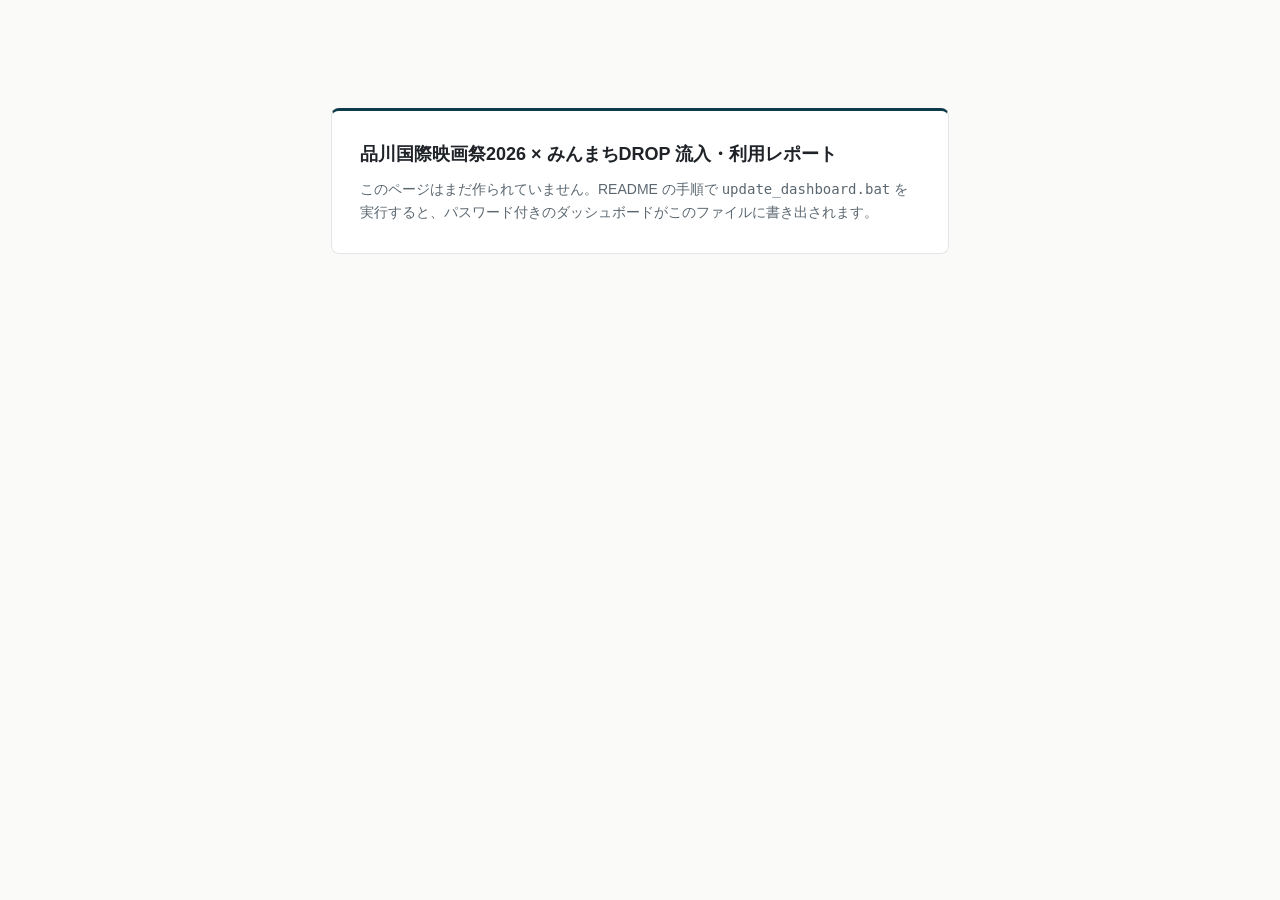
==== ShinagawaCinema2026_DROP_Dashboard.html @ 148fbe40 "create dashboard" ====
<!DOCTYPE html>
<html lang="ja">
<head>
<meta charset="utf-8">
<meta name="robots" content="noindex, nofollow">
<title>品川国際映画祭2026 × みんまちDROP 流入・利用レポート</title>
<style>body{font-family:"Hiragino Sans","Yu Gothic UI","Meiryo",sans-serif;background:#fafaf8;color:#1f2328;margin:0}main{max-width:560px;margin:12vh auto;padding:28px;background:#fff;border:1px solid #e3e6e8;border-top:3px solid #0E3B4A;border-radius:8px;line-height:1.7}h1{font-size:18px;margin:0 0 8px}p{font-size:14px;color:#5b6770;margin:0}</style>
</head>
<body>
<main>
<h1>品川国際映画祭2026 × みんまちDROP 流入・利用レポート</h1>
<p>このページはまだ作られていません。README の手順で <code>update_dashboard.bat</code> を実行すると、パスワード付きのダッシュボードがこのファイルに書き出されます。</p>
</main>
</body>
</html>
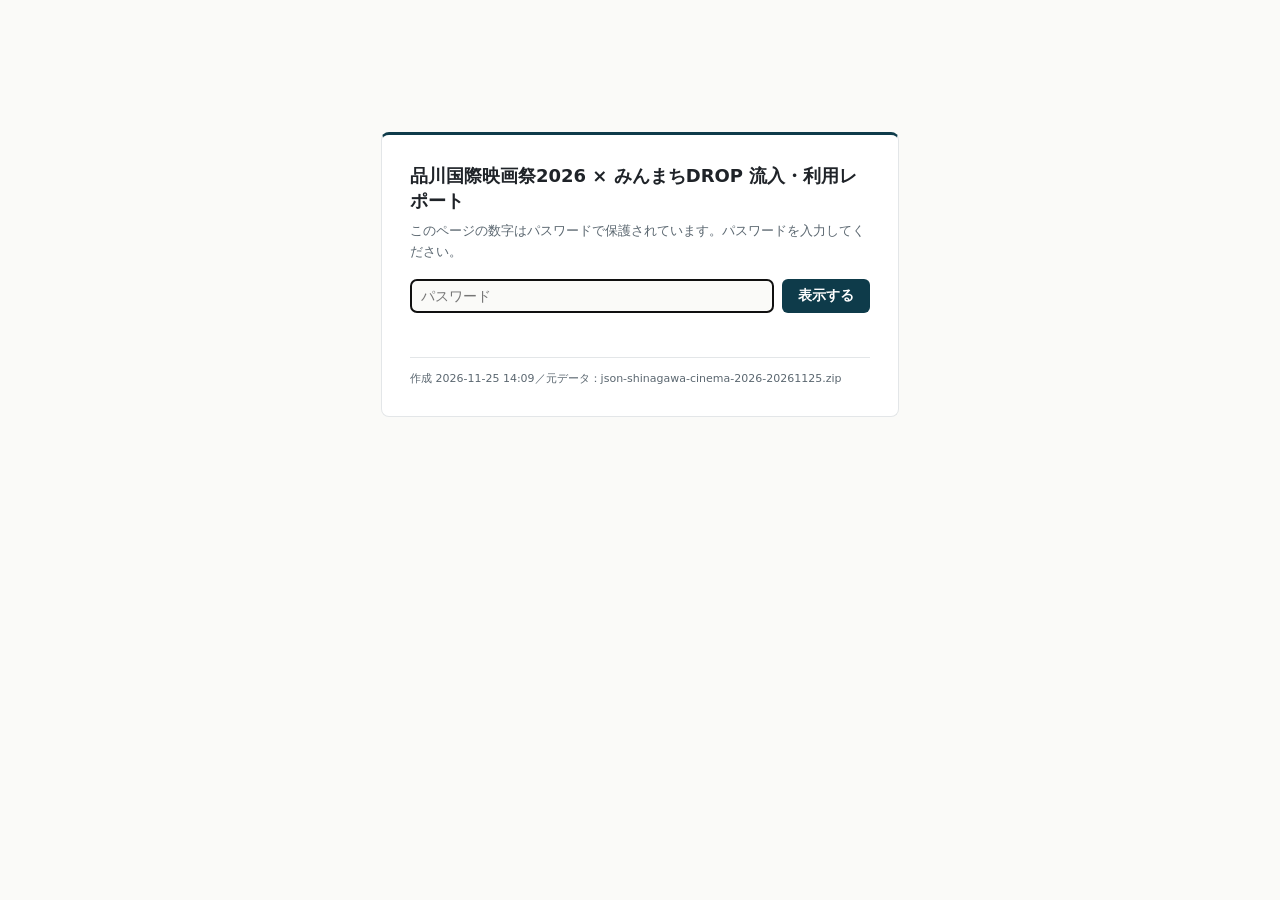
==== commit 94cfbc1b: "create dashboard" ====
--- a/ShinagawaCinema2026_DROP_Dashboard.html
+++ b/ShinagawaCinema2026_DROP_Dashboard.html
@@ -2,14 +2,1652 @@
 <html lang="ja">
 <head>
 <meta charset="utf-8">
+<meta name="viewport" content="width=device-width, initial-scale=1">
 <meta name="robots" content="noindex, nofollow">
 <title>品川国際映画祭2026 × みんまちDROP 流入・利用レポート</title>
-<style>body{font-family:"Hiragino Sans","Yu Gothic UI","Meiryo",sans-serif;background:#fafaf8;color:#1f2328;margin:0}main{max-width:560px;margin:12vh auto;padding:28px;background:#fff;border:1px solid #e3e6e8;border-top:3px solid #0E3B4A;border-radius:8px;line-height:1.7}h1{font-size:18px;margin:0 0 8px}p{font-size:14px;color:#5b6770;margin:0}</style>
+<style>
+:root {
+  --color-fg: #1f2328; --color-fg-muted: #5b6770; --color-bg: #fafaf8; --color-panel: #ffffff; --color-border-line: #e3e6e8;
+  --color-ok: #2A78D6; --color-warn: #F5B82E; --color-bad: #D03B3B;
+  --font-anthropic-sans: "Hiragino Sans", "Hiragino Kaku Gothic ProN", "Yu Gothic UI", "Yu Gothic", "Meiryo", "Noto Sans JP", system-ui, sans-serif;
+  --cds-font-size-caption: 12px; --cds-font-size-body: 14px; --cds-font-size-heading: 16px; --cds-font-size-title: 22px; --cds-font-weight-medium: 600;
+  --cds-gap-xs: 4px; --cds-gap-sm: 8px; --cds-gap-md: 12px; --cds-gap-lg: 16px; --cds-gap-xl: 28px;
+  --cds-pad-sm: 6px; --cds-pad-md: 10px; --cds-pad-lg: 16px; --cds-radius: 8px;
+  --cds-chart-grid: #edf0f1; --cds-chart-axis: #c3cbcf; --cds-text-secondary: #5b6770;
+  --cds-surface-popover: #ffffff; --cds-border: #d9dee1; --cds-shadow-popover: 0 4px 14px rgba(0,0,0,.12);
+}
+@media (prefers-color-scheme: dark) {
+  :root { --color-fg: #e8eaeb; --color-fg-muted: #a3adb3; --color-bg: #16191b; --color-panel: #1e2225; --color-border-line: #323a3f;
+    --cds-chart-grid: #2b3236; --cds-chart-axis: #4a555b; --cds-text-secondary: #a3adb3; --cds-surface-popover: #262b2e; --cds-border: #3a4449; }
+}
+html, body { margin: 0; background: var(--color-bg); color: var(--color-fg); font-family: var(--font-anthropic-sans); }
+#dash-root { max-width: 1280px; margin: 0 auto; padding: 24px 24px 40px; }
+@media (max-width: 520px) { #dash-root { padding: 16px 12px 32px; } }
+.dash-skeleton { color: transparent; }
+.sc-foot { margin-top: var(--cds-gap-lg); font-size: var(--cds-font-size-caption); color: var(--color-fg-muted); }
+.sc-cap-after { margin: var(--cds-gap-sm) 0 0; }
+.sc-csv { font: inherit; font-size: 11px; padding: 2px 10px; border: 1px solid var(--color-border-line); border-radius: 999px; background: var(--color-panel); color: var(--color-fg); cursor: pointer; }
+.sc-csv:hover { border-color: #0E3B4A; }
+.sc-mono { font-family: ui-monospace, SFMono-Regular, Consolas, monospace; font-size: 11px; }
+/* パスワード画面 */
+.sc-login { max-width: 460px; margin: 12vh auto 0; background: var(--color-panel); border: 1px solid var(--color-border-line); border-top: 3px solid #0E3B4A; border-radius: var(--cds-radius); padding: 28px; }
+.sc-login h1 { font-size: 18px; font-weight: 600; margin: 0 0 8px; line-height: 1.4; }
+.sc-login p { font-size: 13px; color: var(--color-fg-muted); margin: 0 0 16px; line-height: 1.6; }
+.sc-login form { display: flex; gap: 8px; }
+.sc-login input { flex: 1; min-width: 0; font: inherit; font-size: 14px; padding: 8px 10px; border: 1px solid var(--color-border-line); border-radius: 6px; background: var(--color-bg); color: var(--color-fg); }
+.sc-login button { font: inherit; font-size: 14px; font-weight: 600; padding: 8px 16px; border: 0; border-radius: 6px; background: #0E3B4A; color: #fff; cursor: pointer; }
+.sc-login button:disabled { opacity: .6; cursor: wait; }
+.sc-login-msg { min-height: 1.4em; margin: 10px 0 0 !important; color: var(--color-bad) !important; }
+.sc-login-meta { margin: 16px 0 0 !important; font-size: 11px !important; border-top: 1px solid var(--color-border-line); padding-top: 12px; }
+@media print { .sc-toc { position: static; } }
+/* 品川国際映画祭2026 × みんまちDROP 流入・利用レポート（CULTURE SNACK 効果検証レポートと同じ見た目の決まり） */
+.sc{
+  --sc-hi:#BE258D; --sc-hi-l:#E7A3CF; --sc-gray:#B9C4C9; --sc-gray-l:#E4E9EB; --sc-gray-m:#8A979D; --sc-ink2:#5B6770;
+  --sc-struct:#0E3B4A; --sc-struct2:#2F5D6B;
+  --sc-more:#0099AE; --sc-more-l:#A5DCE4; --sc-less:#E07B39; --sc-less-l:#F4CDB1;
+  --sc-band:rgba(98,57,160,.08); --sc-band-bd:#6239A0;
+  --sc-fact-bg:rgba(42,120,214,.10); --sc-fact-bd:#9EC5F4; --sc-fact-tag:#9EC5F4;
+  --sc-hyp-bg:rgba(245,184,46,.14); --sc-hyp-bd:#F5B82E;
+  font-family:var(--font-anthropic-sans), 'Hiragino Sans','Noto Sans JP','Yu Gothic UI',sans-serif;
+  color:var(--color-fg); line-height:1.65; max-width:1180px; margin:0 auto;
+}
+.sc.sc-dark{
+  --sc-struct:#9CC3D0; --sc-struct2:#9CC3D0; --sc-gray-l:#343B3F; --sc-ink2:#C3CDD1;
+  --sc-more-l:#235E68; --sc-less-l:#6E4126;
+  --sc-band:rgba(166,139,230,.14); --sc-band-bd:#A68BE6;
+  --sc-fact-bg:rgba(106,166,238,.14); --sc-fact-bd:#2E5E96;
+  --sc-hyp-bg:rgba(245,184,46,.12); --sc-hyp-bd:#A9811F;
+}
+.sc-dark .sc-secn,.sc-dark .sc-toc-n,.sc-dark .sc-part{color:#0b1f26}
+.sc *{box-sizing:border-box}
+.sc b{font-variant-numeric:tabular-nums}
+.sc p{margin:0 0 8px}
+.sc [id]{scroll-margin-top:10px}
+.sc-main{min-width:0}
+
+/* 目次（広い画面は左に固定、せまい画面は上に横並び） */
+.sc-toc{font-size:12.5px;margin:0 0 12px}
+.sc-toc-h{font-size:12px;font-weight:700;letter-spacing:.08em;color:var(--sc-struct);margin:0 0 2px !important}
+.sc-toc a{display:block;color:var(--color-fg);text-decoration:none;line-height:1.35;padding:3px 8px;border-left:2px solid transparent;border-radius:0 6px 6px 0}
+.sc-toc a:hover{background:var(--sc-gray-l)}
+.sc-toc a.lv1{font-weight:600;margin-top:6px}
+.sc-toc a.lv2{font-size:12px;color:var(--color-fg-muted);padding-left:16px}
+.sc-toc a.is-on{border-left-color:var(--sc-struct);background:var(--sc-gray-l);color:var(--color-fg)}
+.sc-toc-n{display:inline-grid;place-items:center;width:17px;height:17px;border-radius:50%;background:var(--sc-struct);color:#fff;font-size:11px;margin-right:5px;vertical-align:1px}
+.sc-toc-part{font-size:11px;font-weight:700;letter-spacing:.06em;color:var(--sc-struct2);margin:12px 0 0 !important;padding:2px 8px;border-top:1px solid var(--color-border-line)}
+@media (min-width:700px){
+  .sc{display:grid;grid-template-columns:172px minmax(0,1fr);column-gap:22px;max-width:1380px}
+  .sc-toc{position:sticky;top:10px;align-self:start;max-height:calc(100vh - 20px);overflow-y:auto;margin:0;padding:2px 6px 12px 0;border-right:1px solid var(--color-border-line)}
+}
+@media (max-width:699.98px){
+  .sc-toc{display:flex;flex-wrap:wrap;gap:4px 6px;align-items:center}
+  .sc-toc-h{margin:0 4px 0 0 !important}
+  .sc-toc a,.sc-toc a.lv1{display:inline-block;margin:0;padding:2px 10px;border:1px solid var(--color-border-line);border-radius:999px;background:var(--color-panel)}
+  .sc-toc a.lv2,.sc-toc-part{display:none}
+  .sc-toc a.is-on{border-color:var(--sc-struct)}
+}
+
+/* 見出しまわり */
+.sc-badge{display:inline-block;font-size:12px;padding:2px 10px;border-radius:999px;background:var(--sc-gray-l);font-weight:600;margin:0 0 6px !important}
+.sc-title{font-size:var(--cds-font-size-title, 24px);font-weight:600;line-height:1.35;margin:0 0 4px;color:var(--sc-struct)}
+.sc-sub{font-size:13px;color:var(--color-fg-muted)}
+.sc-lead{font-size:16px;font-weight:600;margin:10px 0 12px !important;padding-left:10px;border-left:4px solid var(--sc-struct);max-width:62em}
+.sc-legend{display:flex;flex-wrap:wrap;gap:4px 16px;align-items:center;font-size:12px;color:var(--color-fg-muted);margin:0 0 14px !important}
+.sc-legend > span{display:inline-flex;align-items:center;gap:5px}
+.sc-sw{display:inline-block;width:11px;height:11px;border-radius:2px;flex:none}
+.sc-legend .sc-sw + .sc-sw{margin-left:-3px}
+.sw-hi{background:var(--sc-hi)} .sw-hil{background:var(--sc-hi-l)} .sw-gray{background:var(--sc-gray)} .sw-more{background:var(--sc-more)} .sw-less{background:var(--sc-less)} .sw-band{background:var(--sc-band);outline:1px solid var(--sc-band-bd)}
+.sc-boxsw{display:inline-block;width:18px;height:12px;border-radius:3px}
+.sc-boxsw.is-fact{background:var(--sc-fact-bg);border:1px solid var(--sc-fact-bd)}
+.sc-boxsw.is-hyp{background:var(--sc-hyp-bg);border:1px solid var(--sc-hyp-bd)}
+
+/* 要点のカード */
+.sc-sum{margin:0 0 6px}
+.sc-sum-h{font-size:14px;font-weight:700;color:var(--sc-struct);margin:0 0 8px}
+.sc-cards{display:grid;grid-template-columns:repeat(auto-fit,minmax(min(100%,280px),1fr));gap:12px}
+.sc-kcard{display:flex;flex-direction:column;gap:4px;background:var(--color-panel);border:1px solid var(--color-border-line);border-top:3px solid var(--sc-struct);border-radius:var(--cds-radius,10px);padding:12px 14px;color:var(--color-fg);text-decoration:none;min-width:0}
+.sc-kcard:hover{border-color:var(--sc-struct2)}
+.sc-kcard-t{font-size:14.5px;font-weight:700;color:var(--sc-struct);line-height:1.4}
+.sc-big{font-weight:600;font-size:30px;line-height:1.15;font-variant-numeric:tabular-nums;letter-spacing:-.01em;color:var(--color-fg)}
+.sc-big b{font-weight:600}
+.sc-big small{font-size:15px;font-weight:600;margin-left:2px;color:var(--color-fg-muted)}
+.sc-big em{font-style:normal;font-size:18px;margin:0 5px;color:var(--color-fg-muted)}
+.sc-kcard-s{font-size:12px;color:var(--color-fg-muted);line-height:1.45}
+.sc-kcard-f{font-size:12.5px;font-weight:600;margin-top:auto;padding-top:6px;border-top:1px dashed var(--color-border-line)}
+.sc-kcard.is-full{grid-column:1 / -1}
+.sc-mini{position:relative;display:block;margin:4px 0 2px;min-height:44px}
+.sc-sum-foot{font-size:12px;color:var(--color-fg-muted);margin:8px 0 0 !important}
+.sc-droplist{display:grid;grid-template-columns:repeat(auto-fit,minmax(min(100%,250px),1fr));gap:4px 18px;margin:4px 0 0;font-size:12.5px}
+.sc-droplist > span{display:flex;gap:6px;align-items:baseline;line-height:1.45}
+.sc-droplist i{flex:none;display:inline-grid;place-items:center;width:17px;height:17px;border-radius:50%;background:var(--sc-gray-l);font-style:normal;font-size:10.5px;font-weight:700}
+
+/* 部・節 */
+.sc-part{font-size:13px;font-weight:700;letter-spacing:.08em;color:#fff;background:var(--sc-struct);display:inline-block;padding:3px 14px;border-radius:999px;margin:26px 0 0 !important}
+.sc-sec{padding-top:22px}
+.sc-h2{display:flex;gap:10px;align-items:baseline;font-size:var(--cds-font-size-heading, 19px);font-weight:600;line-height:1.45;margin:0 0 10px;color:var(--sc-struct)}
+.sc-secn{flex:none;display:inline-grid;place-items:center;width:28px;height:28px;border-radius:50%;background:var(--sc-struct);color:#fff;font-size:15px;transform:translateY(2px)}
+.sc-intro{font-size:13.5px;color:var(--color-fg-muted)}
+.sc-fact,.sc-hyp{border-radius:var(--cds-radius,10px);padding:10px 14px;margin:0 0 12px;font-size:14px}
+.sc-fact{background:var(--sc-fact-bg);border:1px solid var(--sc-fact-bd)}
+.sc-hyp{background:var(--sc-hyp-bg);border:1px solid var(--sc-hyp-bd)}
+.sc-fact p:last-child,.sc-hyp p:last-child{margin:0}
+.sc-tag{display:inline-block;font-size:11.5px;font-weight:600;padding:0 8px;border-radius:999px;margin-right:6px;vertical-align:1px}
+.sc-fact .sc-tag{background:var(--sc-fact-tag);color:#0b2440}
+.sc-hyp .sc-tag{background:var(--sc-hyp-bd);color:#2a1d00}
+.sc-caution{font-size:12.5px;color:var(--color-fg-muted);margin:4px 0 0 !important}
+.sc-grid2{display:grid;grid-template-columns:repeat(auto-fit,minmax(min(100%,400px),1fr));gap:12px;margin:0 0 12px}
+.sc-grid2 > .sc-card{margin:0}
+.sc-card{background:var(--color-panel);border:1px solid var(--color-border-line);border-radius:var(--cds-radius,10px);padding:var(--cds-pad-lg,16px);margin:0 0 12px;min-width:0}
+.sc-h3{font-size:15px;font-weight:600;margin:0 0 2px;line-height:1.45;padding-left:9px;border-left:3px solid var(--sc-struct2)}
+.sc-cap{font-size:12px;color:var(--color-fg-muted);margin:2px 0 10px !important;line-height:1.55}
+.sc-cap b{color:var(--color-fg)}
+.sc-note{font-size:13px;margin:10px 0 0 !important}
+.sc-chart{position:relative;min-height:120px}
+.sc-chart.is-tall{min-height:240px}
+.sc-chart.is-short{min-height:44px}
+.sc-chart svg,.sc-mini svg{display:block;overflow:visible}
+.sc-chart text,.sc-mini text{font-family:inherit}
+.sc-err{color:var(--color-bad);font-size:var(--cds-font-size-caption)}
+.sc-scroll{overflow-x:auto}
+.sc-next{display:grid;grid-template-columns:repeat(auto-fit,minmax(min(100%,300px),1fr));gap:10px}
+.sc-next .sc-hyp{margin:0}
+.sc-next a{font-size:12px;margin-left:4px;color:var(--sc-struct2)}
+.sc-defs{margin:24px 0 8px;font-size:13px}
+.sc-defs summary{cursor:pointer;font-weight:600;color:var(--sc-struct)}
+.sc-defs h4{margin:12px 0 4px;font-size:13.5px}
+.sc-defs ul{margin:0;padding-left:1.2em;line-height:1.7}
+.sc-foot{font-size:11.5px;color:var(--color-fg-muted);margin:18px 0 0 !important;padding-top:8px;border-top:1px solid var(--color-border-line)}
+
+/* 小さな図（カード） */
+.sc-stack{display:flex;height:16px;border-radius:4px;overflow:hidden;background:var(--sc-gray-l);gap:1px}
+.sc-stack.is-big{height:22px}
+.sc-seg{display:flex;align-items:center;justify-content:center;min-width:2px;font-size:11px;font-weight:600;color:#1f2a30;font-variant-numeric:tabular-nums;white-space:nowrap;overflow:hidden}
+.sc-seg.is-hi{color:#fff}
+.sc-mini-leg{display:flex;flex-wrap:wrap;gap:2px 10px;font-size:10.5px;color:var(--color-fg-muted);margin-top:4px}
+.sc-mini-leg span{display:inline-flex;align-items:center;gap:3px}
+.sc-mini-leg i{display:inline-block;width:9px;height:9px;border-radius:2px}
+.sc-mrow{display:grid;grid-template-columns:minmax(7.5em,42%) 1fr;gap:6px;align-items:center;font-size:11.5px;margin:0 0 3px}
+.sc-mrow-l{line-height:1.25;overflow-wrap:anywhere}
+.sc-mrow-t{display:flex;align-items:center;gap:5px;min-width:0}
+.sc-mrow-t i{display:block;height:11px;border-radius:0 3px 3px 0;background:var(--sc-gray)}
+.sc-mrow.is-hi .sc-mrow-t i{background:var(--sc-hi)}
+.sc-mrow.is-hi .sc-mrow-l,.sc-mrow.is-hi b{font-weight:700}
+.sc-mrow b{font-size:11.5px;font-weight:500;white-space:nowrap}
+
+/* 横の棒（HTML） */
+.sc-hb{display:flex;flex-direction:column;gap:6px}
+.sc-hb-head{display:flex;justify-content:space-between;gap:8px;font-size:var(--cds-font-size-caption);font-weight:600;border-bottom:1px solid var(--color-border-line);padding:8px 0 3px}
+.sc-hb-head:first-child{padding-top:0}
+.sc-hb-headsub{color:var(--color-fg-muted);font-variant-numeric:tabular-nums}
+.sc-hb-note{font-size:var(--cds-font-size-caption);color:var(--color-fg-muted);line-height:1.6}
+.sc-hb-row{display:grid;grid-template-columns:minmax(6em,var(--sc-lw,11em)) 1fr;gap:10px;align-items:center;font-size:var(--cds-font-size-caption)}
+.sc-hb-label{line-height:1.35;overflow-wrap:anywhere}
+.sc-hb-sub{color:var(--color-fg-muted);font-size:11px}
+.sc-hb-track{display:flex;align-items:center;min-height:18px}
+.sc-hb-bar{height:14px;flex:none}
+.sc-hb-bar:first-child{border-radius:4px 0 0 4px}
+.sc-hb-bar:nth-last-child(2){border-top-right-radius:4px;border-bottom-right-radius:4px}
+.sc-hb-bar + .sc-hb-bar{margin-left:2px}
+.sc-hb-val{margin-left:6px;white-space:nowrap;font-variant-numeric:tabular-nums}
+@media (max-width:520px){ .sc-hb-row{--sc-lw:8.5em} }
+
+/* SVG 共通 */
+.sc-svg{display:block;overflow:visible}
+.sc-tick{font-size:11px;fill:var(--cds-text-secondary)}
+.sc-vlabel,.sc-sub{font-size:11px;fill:var(--color-fg);font-variant-numeric:tabular-nums}
+.sc-missing{font-size:11px;fill:var(--color-fg-muted)}
+line.sc-gridline{stroke:var(--cds-chart-grid)}
+.sc-axis{stroke:var(--cds-chart-axis)}
+.sc-band{fill:var(--sc-band)}
+.sc-band-label{font-size:11px;fill:var(--cds-text-secondary)}
+.sc-vbar{stroke:var(--color-panel);stroke-width:1}
+.sc-hit{fill:transparent}
+.sc-ann-line{stroke:var(--color-fg-muted);stroke-dasharray:2 2}
+.sc-ann{font-size:11px;font-weight:600;fill:var(--color-fg)}
+.sc-tip{position:absolute;z-index:5;pointer-events:none;background:var(--cds-surface-popover);border:1px solid var(--cds-border);box-shadow:var(--cds-shadow-popover);border-radius:6px;padding:6px 9px;font-size:var(--cds-font-size-caption);line-height:1.5;max-width:300px;color:var(--color-fg)}
+.sc-tip-h{font-weight:600}
+.sc-tip div:not(.sc-tip-h){color:var(--cds-text-secondary)}
+
+/* 流れ図 */
+.sc-flow{min-height:420px}
+.sc-fl-head{font-size:12px;font-weight:700;fill:var(--sc-struct)}
+.sc-fl-node{fill:var(--sc-ink2)}
+.sc-fl-link{opacity:.38}
+.sc-fl-link.is-dim{opacity:.1}
+.sc-fl-link.is-on{opacity:.72}
+.sc-fl-lab{font-size:12px;fill:var(--color-fg);paint-order:stroke;stroke:var(--color-panel);stroke-width:3px;stroke-linejoin:round;pointer-events:none}
+.sc-fl-lab tspan.n{fill:var(--color-fg-muted);font-variant-numeric:tabular-nums}
+.sc-fl-lab.is-on{font-weight:700}
+.sc-fl-hit{fill:transparent;cursor:pointer;outline:none}
+.sc-fl-hit:focus-visible{stroke:var(--sc-hi);stroke-width:2px}
+
+/* ダンベル（告知期間 → 開催期間） */
+.sc-db{display:grid;gap:2px}
+.sc-db-axis,.sc-db-row{display:grid;grid-template-columns:minmax(8em,24%) minmax(0,1fr) 10.5em;gap:4px 10px;align-items:center;font-size:12.5px}
+.sc-db-axis{font-size:11px;color:var(--color-fg-muted)}
+.sc-db-ticks{position:relative;height:16px}
+.sc-db-ticks span{position:absolute;transform:translateX(-50%);font-variant-numeric:tabular-nums}
+.sc-db-row{padding:3px 0;border-radius:6px}
+.sc-db-row:hover{background:var(--sc-gray-l)}
+.sc-db-lab{line-height:1.3;overflow-wrap:anywhere}
+.sc-db-tr{position:relative;height:18px;min-width:80px}
+.sc-db-tr::before{content:'';position:absolute;left:0;right:0;top:50%;border-top:1px dashed var(--color-border-line)}
+.sc-db-bar{position:absolute;top:calc(50% - 2px);height:4px;border-radius:2px}
+.sc-db-row.is-up .sc-db-bar{background:var(--sc-more-l)} .sc-db-row.is-down .sc-db-bar{background:var(--sc-less-l)}
+.sc-db-a,.sc-db-b{position:absolute;top:50%;width:12px;height:12px;margin:-6px 0 0 -6px;border-radius:50%}
+.sc-db-a{background:var(--color-panel);border:2px solid var(--sc-ink2)}
+.sc-db-row.is-up .sc-db-b{background:var(--sc-more)} .sc-db-row.is-down .sc-db-b{background:var(--sc-less)} .sc-db-row.is-flat .sc-db-b{background:var(--sc-ink2)}
+.sc-db-v{font-variant-numeric:tabular-nums;white-space:nowrap;text-align:right}
+.sc-db-v small{color:var(--color-fg-muted);font-size:11px}
+.sc-db-row.is-up .sc-db-v b{color:var(--sc-more)} .sc-db-row.is-down .sc-db-v b{color:var(--sc-less)}
+.sc-db-key{display:flex;flex-wrap:wrap;gap:2px 14px;font-size:11.5px;color:var(--color-fg-muted);margin:0 0 6px}
+.sc-db-key span{display:inline-flex;align-items:center;gap:5px}
+.sc-db-key i{display:inline-block;width:10px;height:10px;border-radius:50%}
+.sc-db-key .k-a{background:var(--color-panel);border:2px solid var(--sc-ink2)} .sc-db-key .k-up{background:var(--sc-more)} .sc-db-key .k-down{background:var(--sc-less)}
+.sc-mini .sc-db-row{grid-template-columns:6.5em minmax(0,1fr) 6.6em;font-size:11.5px;padding:1px 0}
+.sc-mini .sc-db-tr{height:14px;min-width:50px}
+.sc-mini .sc-db-a,.sc-mini .sc-db-b{width:10px;height:10px;margin:-5px 0 0 -5px}
+@media (max-width:560px){ .sc-db-axis{display:none} .sc-db-row{grid-template-columns:1fr 7.5em} .sc-db-tr{grid-column:1 / -1;grid-row:2} }
+
+/* 時系列（同じ日付の軸で3段） */
+.sc-tl-title{font-size:12px;font-weight:600;fill:var(--color-fg)}
+.sc-tl-zero{font-size:11px;fill:var(--color-fg-muted)}
+.sc-tl-sep{stroke:var(--color-border-line)}
+.sc-hatch{fill:rgba(185,196,201,.28)}
+
+/* ドーナツ */
+.sc-donut{display:grid;grid-template-columns:150px minmax(0,1fr);gap:8px 16px;align-items:center}
+.sc-donut-big{font-size:22px;font-weight:700;fill:var(--color-fg);font-variant-numeric:tabular-nums}
+.sc-donut-cap{font-size:11px;fill:var(--color-fg-muted)}
+.sc-donut-l{list-style:none;margin:0;padding:0;display:grid;gap:3px;font-size:12.5px}
+.sc-donut-l li{display:flex;align-items:center;gap:6px;min-width:0}
+.sc-donut-l li span{overflow-wrap:anywhere;line-height:1.3}
+.sc-donut-l li b{margin-left:auto;padding-left:6px;white-space:nowrap;font-weight:600}
+.sc-donut-l li.is-hi{color:var(--sc-hi);font-weight:700}
+@media (max-width:420px){ .sc-donut{grid-template-columns:1fr} }
+
+/* ワッフル */
+.sc-waf{display:flex;flex-direction:column;gap:10px}
+.sc-waf-row{display:grid;grid-template-columns:6.5em 1fr;gap:10px;align-items:start;font-size:var(--cds-font-size-caption)}
+.sc-waf-label{padding-top:2px;font-weight:600}
+.sc-waf-cells{display:flex;flex-wrap:wrap;gap:3px 8px}
+.sc-waf-grp{display:inline-flex;flex-wrap:wrap;gap:3px}
+.sc-waf-sq{display:inline-block;width:15px;height:15px;border-radius:3px}
+.sc-mix-legend,.sc-waf-legend{display:flex;flex-wrap:wrap;gap:6px 18px;font-size:var(--cds-font-size-caption)}
+.sc-mix-item{display:inline-flex;align-items:center;gap:6px}
+.sc-mix-val{color:var(--color-fg-muted);font-variant-numeric:tabular-nums}
+
+/* 言葉 */
+.sc-themes{display:grid;gap:10px}
+.sc-theme{display:grid;grid-template-columns:minmax(9em,22%) 1fr;gap:6px 12px;align-items:center;padding:8px 0;border-top:1px solid var(--color-border-line)}
+.sc-theme:first-child{border-top:0;padding-top:0}
+.sc-theme-h{font-size:13px;font-weight:700;line-height:1.35}
+.sc-theme-h small{display:block;font-size:11px;font-weight:400;color:var(--color-fg-muted)}
+.sc-chips{display:flex;flex-wrap:wrap;gap:8px 10px;align-items:baseline}
+.sc-chip{display:inline-flex;align-items:baseline;gap:5px;padding:2px 10px;border-radius:999px;border:1px solid var(--color-border-line);background:var(--color-panel);line-height:1.4}
+.sc-chip-n{font-size:11px;color:var(--color-fg-muted);font-variant-numeric:tabular-nums}
+.sc-chip.is-hi{border-color:var(--sc-hi);background:rgba(190,37,141,.10)}
+@media (max-width:520px){ .sc-theme{grid-template-columns:1fr} }
+
+/* 小さなグラフの並び */
+.sc-sm{display:grid;grid-template-columns:repeat(auto-fill,minmax(min(100%,190px),1fr));gap:var(--cds-gap-md,12px)}
+.sc-sm-item{border:1px solid var(--color-border-line);border-radius:6px;padding:8px 10px 4px;min-width:0}
+.sc-sm-head{display:flex;justify-content:space-between;gap:6px;font-size:var(--cds-font-size-caption);font-weight:600}
+.sc-sm-name{overflow-wrap:anywhere}
+.sc-sm-total{color:var(--color-fg-muted);white-space:nowrap;font-variant-numeric:tabular-nums}
+.sc-sm-peak{font-size:11px;color:var(--color-fg-muted);margin:2px 0 4px}
+.sc-sm-plot{position:relative}
+.sc-sm-miss{fill:rgba(185,196,201,.35)}
+
+/* 表・ヒートマップ */
+.sc-heat{border-collapse:separate;border-spacing:2px;font-size:11px;font-variant-numeric:tabular-nums;width:100%}
+.sc-heat th{font-weight:600;color:var(--color-fg-muted);padding:2px 4px;white-space:nowrap}
+.sc-heat th.sc-heat-ch{text-align:left;color:var(--color-fg);font-weight:400;max-width:13em;white-space:normal;line-height:1.3}
+.sc-heat th.sc-heat-period{border-bottom:2px solid var(--sc-band-bd)}
+.sc-heat td{text-align:center;min-width:24px;height:22px;border-radius:3px}
+.sc-heat td.sc-heat-zero{color:var(--color-fg-muted)}
+.sc-heat td.sc-heat-missing{background:repeating-linear-gradient(45deg,rgba(185,196,201,.35) 0 4px,transparent 4px 8px)}
+.sc-heat td.sc-heat-total{font-weight:600;padding-left:6px}
+.sc-table{width:100%;border-collapse:collapse;font-size:var(--cds-font-size-caption)}
+.sc-table th,.sc-table td{text-align:left;padding:6px 8px;border-bottom:1px solid var(--color-border-line);vertical-align:top}
+.sc-table th{color:var(--color-fg-muted);font-weight:600;white-space:nowrap}
+.sc-table .sc-num{text-align:right;font-variant-numeric:tabular-nums;white-space:nowrap}
+.sc-two{display:grid;grid-template-columns:repeat(auto-fit,minmax(min(100%,220px),1fr));gap:12px}
+.sc-two > table{align-self:start}
+.sc-subh{font-size:13px;font-weight:600;margin:0 0 4px}
+
+/* 図ごとの色の見方 */
+.sc-key{display:flex;flex-wrap:wrap;gap:2px 14px;font-size:11.5px;color:var(--color-fg-muted);margin:0 0 6px !important}
+.sc-key span{display:inline-flex;align-items:center;gap:5px}
+.sc-key i{display:inline-block;width:10px;height:10px;border-radius:2px}
+.sc-key .is-hi{color:var(--color-fg);font-weight:600}
+.sc-sm-item.is-hi{border-color:var(--sc-hi)}
+
+/* 登録の経路ごとの投稿 */
+.sc-org{display:grid;gap:0}
+.sc-org-row{display:grid;grid-template-columns:minmax(11em,30%) minmax(0,1fr) minmax(0,1fr) 5.5em;gap:6px 14px;align-items:center;font-size:12.5px;padding:6px 4px;border-top:1px solid var(--color-border-line);border-radius:4px}
+.sc-org-row.is-head{font-size:11.5px;font-weight:600;color:var(--color-fg-muted);border-top:0;padding-top:0}
+.sc-org-row.is-total{font-weight:600;color:var(--color-fg-muted)}
+.sc-org-row.is-hi .sc-org-lab{font-weight:700;color:var(--sc-hi)}
+.sc-org-lab{line-height:1.35;overflow-wrap:anywhere}
+.sc-org-c{display:flex;align-items:center;gap:6px;min-width:0}
+.sc-org-c i{display:block;height:14px;border-radius:0 3px 3px 0;background:var(--sc-gray)}
+.sc-org-row.is-hi .sc-org-c i{background:var(--sc-hi)}
+.sc-org-c b{white-space:nowrap;font-weight:600;font-variant-numeric:tabular-nums}
+.sc-org-pp{text-align:right;font-variant-numeric:tabular-nums}
+@media (max-width:560px){ .sc-org-row{grid-template-columns:1fr 1fr 4.5em} .sc-org-lab{grid-column:1 / -1} }
+
+/* 共起ネットワーク */
+.sc-cn-link{stroke:var(--sc-gray);stroke-opacity:.8;stroke-linecap:round}
+.sc-cn-link.is-on{stroke:var(--sc-hi);stroke-opacity:.85}
+.sc-cn-link.is-dim{stroke-opacity:.3}
+.sc-cn-node{cursor:pointer;outline:none}
+.sc-cn-node circle{fill:var(--sc-gray-l);stroke:var(--sc-ink2);stroke-width:1px}
+.sc-cn-node.is-sel circle{fill:var(--sc-hi);stroke:none}
+.sc-cn-node.is-nb circle{stroke:var(--sc-hi);stroke-width:2px}
+.sc-cn-node.is-dim{opacity:.5}
+.sc-cn-node:focus-visible circle{stroke:var(--sc-hi);stroke-width:3px}
+.sc-cn-lab{font-size:12.5px;font-weight:600;fill:var(--color-fg);paint-order:stroke;stroke:var(--color-panel);stroke-width:3px;stroke-linejoin:round;pointer-events:none}
+.sc-cn-lab tspan + tspan{fill:var(--color-fg-muted);font-weight:400;font-size:11px}
+.sc-cn-node.is-sel .sc-cn-lab{fill:var(--sc-hi)}
+.sc-cn-info{font-size:12.5px;margin:6px 0 0 !important}
+
+/* 年代・性別 */
+.sc-attr{display:grid;gap:7px}
+.sc-attr-row{display:grid;grid-template-columns:5.5em minmax(0,1fr);gap:8px;align-items:center;font-size:12.5px}
+.sc-attr-lab{font-weight:600}
+.sc-attr-bars{display:grid;gap:2px}
+.sc-attr-line{display:flex;align-items:center;gap:5px;font-size:11.5px}
+.sc-attr-line i{display:block;height:9px;border-radius:0 3px 3px 0;min-width:1px}
+.sc-attr-line b{font-weight:500;white-space:nowrap;font-variant-numeric:tabular-nums}
+
+/* 3列の表（スポット別） */
+.sc-org-row.is-3{grid-template-columns:minmax(10em,34%) minmax(0,1fr) minmax(0,1fr)}
+.sc-org-row.is-none .sc-org-lab{color:var(--color-fg-muted)}
+@media (max-width:560px){ .sc-org-row.is-3{grid-template-columns:1fr 1fr} }
+
+/* 運営の投稿を含める（切り替え） */
+.sc-opsbar{display:flex;flex-wrap:wrap;gap:4px 16px;align-items:center;margin:0 0 12px;padding:8px 12px;border:1px dashed var(--sc-struct2);border-radius:var(--cds-radius,10px);background:var(--color-panel);font-size:13px}
+.sc-ops{display:inline-flex;align-items:center;gap:6px;font-weight:600;cursor:pointer}
+.sc-ops input{width:16px;height:16px;accent-color:var(--sc-struct)}
+.sc-ops-now{font-size:12.5px;color:var(--color-fg-muted)}
+.sc-ops-now b{color:var(--color-fg)}
+.sc-ops-note{flex-basis:100%;font-size:12px;color:var(--color-fg-muted)}
+
+@media print{
+  .sc{display:block;max-width:none}
+  .sc-toc{display:none}
+  .sc-cards{grid-template-columns:repeat(3,1fr)}
+  .sc-card,.sc-kcard,.sc-next .sc-hyp{break-inside:avoid}
+}
+
+</style>
 </head>
 <body>
-<main>
-<h1>品川国際映画祭2026 × みんまちDROP 流入・利用レポート</h1>
-<p>このページはまだ作られていません。README の手順で <code>update_dashboard.bat</code> を実行すると、パスワード付きのダッシュボードがこのファイルに書き出されます。</p>
-</main>
+<div id="dash-root">
+  <section class="sc-login" id="login">
+    <h1>品川国際映画祭2026 × みんまちDROP 流入・利用レポート</h1>
+    <p>このページの数字はパスワードで保護されています。パスワードを入力してください。</p>
+    <form id="login-form" autocomplete="off">
+      <input type="password" id="login-pw" aria-label="パスワード" placeholder="パスワード" autocomplete="current-password" required>
+      <button type="submit" id="login-btn">表示する</button>
+    </form>
+    <p class="sc-login-msg" id="login-msg" role="alert"></p>
+    <p class="sc-login-meta" id="login-meta"></p>
+  </section>
+  <div id="app" hidden></div>
+</div>
+<script id="manifest" type="application/json">{"generated_at": "2026-11-25 14:09", "input": "json-shinagawa-cinema-2026-20261125.zip", "event": "shinagawa-cinema-2026", "period": "2026-11-02〜2026-11-14", "files": [{"file": "mart_ga.json", "sha256_12": "019d250eb2bf"}, {"file": "mart_action_drop.json", "sha256_12": "fcd1393fd745"}, {"file": "mart_user.json", "sha256_12": "5cbb7d74450d"}, {"file": "mart_user_allevent.json", "sha256_12": "070e3250c05f"}, {"file": "mart_inspiration.json", "sha256_12": "1908e34bf6fa"}, {"file": "int_event_master.json", "sha256_12": "b80a50537941"}, {"file": "stg_user_persona_note_expanded.json", "sha256_12": "3509f58f5d49"}]}</script>
+<script id="encrypted" type="application/json">{"alg": "AES-256-GCM / PBKDF2-SHA256", "iterations": 600000, "salt": "/4+Y8AX7xnVEb8VKm3koJg==", "iv": "otlxghAKhvKhvwt4", "data": "k2gR3nIIdC5i6A/rvKjv8HuUAwVA3bPM+yRhNsXJ2HlfqxKGE9XyxC6YbsduwMxvir3ZkhrSizdYTsIoU1muwUbKMCRH79VCU+2xbW86w3yNy2Zi0MhWA3LNm5G0gJkbvXU+YrCJ5ek/G2thv9aQAcpFn9DVq3tMlChfDzuvTlakmbFEItjVuX9o8RSx3jLbvIV/zJmlXq3g/KL9gR1B5wV2XCn5xaacwDLdFHgeIQEAWTE8BvLvQDLfsMY2SVmOaEpLXtiSg30DEj1iWqFtGBqte0yp6/WzVsnSUixXujReAMSX/7p9VEgy5pWxTMiHDWzfo+NGKak73panBkOG2opOGm/G8L/LPgeIibJNSHS5ZSvipUjfd5+h98W0t5rhFQnT4bGJ7ZuEDKHhN6/y40IvUG7sdcW7l/+l0MEJZdCMYR2Zf/Kzi+ZvJD6O9Thsz8nuO7xjwdr7S3+lTu0QGU3FpfzjaGLN+wNzwfCWBKUW2L9wSAm2Kv3iwQQrtqC91X5rv5FRDzjD5zwfiK0pIpL/pE4TNyNGpzfID9W2f6px9RLvZilUVi1IYgBVMPN9PNjI2RfW/jU+KDeruDs36USRtMPW19xiJ042mZEV6V1WW+o+QBmgZ/MYsv887LAbC/WiLCPtEdc2sSK1BIOyLjAWRa4xgHlXWraDGFO+bwYVBivJz9k540OinxkF03sBqjFjjaEl1MlImbFNDtw9M9jZGHbyrtoOKJHVITP7pg/CvH2X/iPwlrOCZzz5SS1yaJEFDAajXg8xBi+ffIfzLqT9D6LhzgBDubSK30bQx2rto+7UJeqMUUU12t1LBqj/wB+v1108C3Ida+JvyktV8+wUuNb8HqPpREhmxQPCozrQVHTHcRpeqYbd5H0bFpmP6AcDp7zsueg78GP6OKmKYS9O3meYzKdXoTOWFUM1xH/Bp6f1r9NQ/cVg+N3qQN+yujX+NMNIoRweBbgZ6tyzu9KnVE+lF87f5giIdF7uaqRP5Ch+hgxwSHt2361UwshHyibizDqeni7akcLyHhUnWYc8BWyckmRfYGQ/rVaXsE700LNQX0R0B6VvMKnbSBvXRQvzCrOWRw689EsN2elnYGt0JZpBZtaNgfHl+QQANDX1FOrL6S4CPwE9LttDLaX/WS4TKet34EnzOCzCe4XO3m7zblHZdva1LvB0LCL5wnH/StjzWoOwEw/KAMbPPEnz9mRLwS/ZivttvNJ5WSWwZMh9I9zgvGPz2/b0oP+Zy45Ox8Aj54MEIJNhCfalzw5q1w4ZFxMHObLMc0czzIVClVfooJFhCEuHxxVYRKX+ncUDtK0e9oeYGzf9GCjwEzfONdJ7SW0Hjcnp8RkhOvwSQurQG8zpLbDDOPb9SyP+Pnemj7vtJcsbFIoCx9LVxDN0eHNE3URBNMo0pi6zXp/5AKLlmOEqZMa8dFhESCGSseO2uk0MwPQ1XJP9hGmteQRc2jbtebM/JylSeZxmv54zKhMAtG+ZLn0Pbt0rNd6nsDZ2qwWOGoPsPk9rt9qTmQoENRGHt2QOua5/CfnxXUGhZhPDweHg61DGSGQeGaxvrNLo9Ihm793sf/PlkixD/KCYsculjxA9hxDpTh+6RUMkE9rDho9BrXkDXz3M5ge8aOrQGOit31lWzbP2TCQo4KOC5tbws053k+8XtVSUXs46gss+sbzwvSDc1uOD2FZFtUl80zc2xlYF/YehWktSQ5pEwUUI0IWeUMF4XymFbdmrBeP8iVaVgLO45HUbEylFPw3N3vJn9PRXBoQuq+HrFM5CwGgk6PYmUVD5xokMcoBHSJPDxaJdic2MrRvc344Luf9cgvUR353TSIwB4l/N+fENeptM0yxA2vbNZF3bOeJPYBaQJaHiGXQvvPXqVJ+KnS1lkGgznjO6r26UigzF7bzSzBT7kaNThgvtF/8Q71x+DlmSgFYMjnjLyFXZ1nHVlr07QaQdhYB2TbPnDl8I1y3APIhLAVUXSsp+euCzPK9JRzOT7+XFOm/78XI9CdApqrw8CGvlYLVGi4rVEL5Cvfj4HqVu/blKvlegb1oU2fBGNW1aVDSCBq0gNZMh4lUidFg4Tenc8P9knILYaxIF8bnAA7egeJLKiwvzuVnB/7biOyVZ0v5gPePIpblS2+w+6VFpRv6R3LQpsJSPlvJLumD507WCdCbvtH7rwPNW5+aBMrSBZ+Vrdm8XVGM0y+7lO8GPvJEeSCaU/gBEhyEqEDOlSzX94bTKeCAcrhjICMMksF+iQDfmK3MFdfcd8sKH4H3Ms+G44h3coVbIiplavRx2ba+0CEtJooMvba74d+yBlJjQTVWaN8Spu5nGEKRsQCiqA8yECzn6BNyhjDYxIBfsMeqPiyjV/ji9iexey7JsSZPev/DTkxgEs7waSrpfkKlSpuKrOYmHoz/KtJ8ZwsfaWmsBlXSyeb/Wk741N1Ceks7OsK08tXiLFgn/cyAPgjGsRdaZWEBjvf1Z64CaBmOj13ob1IE1Y9pUgSDMCKNm/gKXwbhzM70bbCY0f/Zz/0dURD9uzCoS++F+jrBwfuYyFIMdKbQg176R5d5QGVqYp+IJSmyGdktVfOx0hneAc/JyVPUuPs8nRGMOijrWBQvrqbO8dgZzwp68qPTpfwd3i4NodkTL5dvzGy1coMT+s6W1VqdZXb0dKTxooNMYb7hnqUTp07JW95FdnDf32HapJ+3rPiZSy2VqJ6zdUfdICyht4rpM6Yi7Syf4/lsiYnjSDmGgH274ckPkKIm3O68eYZjSKU/EhnP2gJ4uOiOLOcTY3+ZOC/JkOnLrZuQdk3a0MxUXVSHLdBXnBhnd779+8CaK8AYzocPcnUZALgLjTr/RXxwtbuXrXaWTquJxI4cnwa75yO5lmAqGxe0VFe7wIs38T8NQJf3bIkEjUm3NUwoD8YUVTg4NuKV1d/enZua5ttyzxv7g1pHoghbYssrtFP71LPoZ8fhC4odxzlpB56P4/cGReprBg6Uq6rf6iRN+cfqY+vYUhUgEF9nthduIpJUM4PLKvLZ6BocJktFZuUcNipLP/4Z3Bpwsq3nMLHXc1AlETEiq0tPsZyZhoIYwQawlg4gAqOrSbOJNHG7jaTTCo7KH07AikFxaMbJdy4zhHyh2QpI6jgKXnGB/888aV8gVpB7uK2XbCxzSgdOaQkbSRdjlPHt6AbcEKC8NFqiDc2Nv4yzxintFIVsRPkyrYCFkiUHPlNpO3r5xectqceT0NPRFcPqGzQJTfucQ+1Mv8uaY4h4hbxUkYKK4FN3AzLNTbP0FL/xc/OZYBCkHKRRvhDh7AvYTcINi+bXgXMv6QzkA7gWugjAj09XV7H42IU34mmkoV0f+feMgaoFhP7echJwi00hFINwPEd37DE5ODNuzHtW3AY6i73QCnN1DVT9Rmbq1/DzalQ9IHuW4fGrn44ckL3oEN2kYmm2TBP9T8xFtZKtslzEPV/XjSQhA8KXVysgjT2O7kSTKZBs54DQNEnBnQ/kn0EO+HWJCKqjaNaJ1pJ+sPoEeS4xMieY/9gznlpIuEWj0ebhojhsch6m8/9JDjFUSLO6EJdKBw257YDUAuRXpc6Nbp9xaW5zPOf8L+RpuO2/HjVjbxiOopImQkqn/8BN+82VNVL/[base64]/I0Wll8g2FwP6EUqJkZKtrfvMRrlaCQZ/W+MtpPKVlQfS7jZNFGfNK38NIoOoZVSKcn0afa5cEegsVrAeqQu0xJMsDAzCxT0h5o5Z6uE9TtjqS4H2MWnJT4LqDsDmb2grHxYz289XygAKlfdVt8sJHi/wVO8fuRziCO6CcmqQCOusQwrYlHyVNJKz1j6zLuIcoxU5ZHymczxZzPg/PKGYyGk+DOinwl9/6QR78kwGr4TA5tceKgIx45BmbvZKAStIWiAYUhs30AolXccvkZuPUi8j7FmDTlYPryzdOcrXEpWeI+B9696w7CPecZNsWQWVebVALdFMME+86Mi52QVkl8VQHvQTrBh5F75hUqQJHWbrE9xlawufgFmMB6/kLtSUW/[base64]/aZV2jR1oopdsic2Ne/aLUmf7Uf/I6CDSfs5XwGcFweX3yzIwymwUjLmn53ybyoAX/Yq2yZ9BUq0CvbEWVFVzOZp+BUQC7iWfkiGmz71VqB3CXZ4v9Uul98+wiKmRjKHwEdIAE1peaABDXzTwd+ExpCMa6nhJNEPFjsklABOhHq8N1zYxj5+H/z25l7dJ2JwLDRb1jtYDKbuq6zWuVVTU+N2zE+UopVYYgGYGTGbkZFaC+j81Jc8Qz1hmlL10otDDvKfu43lKnzg9Ei4y/gKVzygYMd29532vV5OVafLisc89mEe9X3gAKMclBth+kh0+kFUQvj4LDxZwrIWvHnSCKGTZfXqeiuDxOnHItdpzvnqk/7tp4yEkwWVEygzuU2B5O2p+A7Eu6Q2M7wT9LbO3dkkhTdOOM0dOEC5a6/d7AuWnVOptHf91HUdRfBXswZfn7qMqkZkh1/28OWekSNNNvFV1bc8pnDW3CQn3aVvk419WB4HvDIFnoKZ1J3+hxrx4o5We20v35RV3CtclbxZNQT6iGb/Sn+tJq7Najit6oUzZ7N0zJ4jlQ5jn6Dd5nOB8W8pjErmIVWXrTZBPyQ5U/widwIf8V922dlU9G1dINlaqOS8WX7syfpwQBR6fp1qOHkZzau8BmZ/o6rC1ghc9JCMZ4BOJNSZTGxmtOxjjW6SCySgSMDGEXtvj7SjvZ2tXhqN8NIUapElNjnt9zx7cyFdvsZxWCaR3te6mceraMQ3sJXZc1FGFGGVVtMHuftaaYJz/+ZypuPXnFYGmAtID7X4mcsAtF9toRkkEtVIHk/RcdgTXFADRhANHzkx4T2ywm2USeQvNhNS3mK23CPa4TNGbh+M++dvHas8tCy/FWqyrflf9uMElcT8Q6uqwtmOJbftsawhHpK+ELXKGy7p/ToO29l0w8nk9KN6RSox8jLYtWdf+asCwBB7eItyuGCAo0ApI/Knnig6B7nV9aPU5lbEi3vMeAAvOkT5YGiljN3JYSIpO5S5Z794mWY/irji6KUo4ogSkYotjXx9X4ULLTkzR5uSyG8HFeYne9zQ8wYHAoWVBtW7F7YfdvP3z4AsvJ1V+wroZtjhT14hZJ9QbLTO5sEiefatk/r8wy6kMKeJgpxKIgWBXByd3Y8KP20JUDlAj1q3Qr7C8/fcc4D6VhgTdeJr+xUm5W2GD7ckYEDIli3yiZIZojkmEgjUWMjqcVbRK/2gPyIVOMIbIdtwed/55Clt5eSIvmGGUvyh5Gfzkk5IGV3xCQBlinPgApKQwJIDBTnfSasIe/V4DXZ/OvwLHvOJTxQq0ifqZj1VKt6bBQHOSXKRa9urwn44bfagHFY7W1ykiyRFD7ByQbFtpHKekOPu+Y8B1oQfpJzYQ0xQOAhwffyLI4EDMXem9OrkM6uh5yFuyt8eq9hal1t3SrdPJMkCBOSLttRafa4bk79swqE/SgimY322QrY94Ah1tH+CslUh8Fj7J0xj0TaNuyxO8wytXOZPaeuhJQ7s1LOs5chO7Awr9PMw7n91LZVMYvlC4TJjAtlnbrQ65Z7bqMm14lvZvyzR8cr1VAuZDwgT+PzhxP7uKyT8nw/D4IO+7zcxMJiXJAnpcbP4bedxIURx59MGSMSkyTcvXpIFK0Oh5z1Neg22GTqnfOepkNjh/16nHCo8KxvGQfReVlG7ek/BCfF2QOssAXCeAxKiU3tJDK15p2b+xVMucV44GyZVNkLW+b6nvBP7gTroLlKLRYirxgvlf8xDY8xlE3e9cGe/GK0PPD0pzzMm9DSAV0c0N+o5aW7C4ZPw6g6fcpDmlKvvJg+9UkEucHzXjmCGVnQOYPjwa9xXL4c7gAGhKXS852H/[base64]/0xKRWHevzzZUyB2y7uqZ81ZeXs/nFKp7YVWFgb5gEtw0JaFe9JE+9dNdpSP239HYSAD9lQjdz3X0w4NwmiQpxipErrNRFSe9vAdwPfRubeL/C+mMff+XcxHWOlERKfnigpqEEqbFoteij/+YFhjHN8Vto3U5MQpAdhr2b8JTh8BHcAuZZV9JWoWmPkESmc/0pfytKlvl0qVVqlyjd9Ie5gkujWrzAFStUfhhrNDfdvNzmINLMMbVP4eTsq5emI6skLjM37/HzPaVYvlYbU3Zzrs978ZY42dX7Z682RrQ1nqBOjnMWt8N2wT5WBJKSLA5/[base64]/gZoYdXIDQB7FJfYi/dkX49cVgiHgH8PsEvJznpqlxeu/7mGxJfm26Znv/dzjD4zarxPJ+YotbdjdeljiXU8qtaFQDu3FyMQEZ8hNX4NajYF2bjjbmrXbyr5oIWHAoEmXv1Fk8Kund4kZMoE7lzmuykZJQXw34CtQBQ/6wRptkO5l5wcqKpkVV4e649HddGdxOOHtCUtQH0b+ViPSdzamAWGZVceQnDWl5PXlYBbIJD14DF6Sta0bgg0dXwoJNmqd1gQW/sna05iJDr+NCuQO6CA9yEwlVTX9VmIK5HjXi15ZDg0L3KmWJHMSykTE3kNgToSqaHMqgYJyOq/Ik3VoyKvaaW2CoJwEviNpv4AoqXdKVwAb0ZTZu+lO7A4mGil8gEKGUR8Z0Cv82D8bcoSzskt4akwuJ1XVAO8egTe3WaWShLrcON22UWuvTa8t3g/xpLIbzGJcojQlW4h8q0yWNjh74i2DpboFhNW1id6ZW5c37KCD7SCHqCvrM93tGtBxED9nUNYOZwRLJ8+lNHT4je17Ma8tKx/HXjZUJPTjg+CYnXELzCyxm618P5yVyIQ7q8TEtDE2VhBd3ttmJs1jsZfRoRgXHS1XOpRtz3q+BTW6xnaqxgBkug9qL2giswTON2Zp9LlseisYBKmg5HzppNdOGvhspIjsGBK1x99DoFMK80Ler5/tWS2HRKnaYvJ7Ca1Khuw6tr2WUjeVa2Sk0yempmIsuVfyNhhLCGPR4fCvuGm4yeZ0Js8k7moYYKoeWk4xQdOw8pT5CgCMX0djYuqt+qFgOhj78DSAksuXBlCLzwGXgFIl2DzwKk6tsL/XMQn6DLB5+72qKQUG9HLE3B008K9FO6S5DCuaceUu7FR6JfdTtlzGIhMFaTiQRgWE4pjU0n3XF4KzC3+/KKFJtPa8CpAn3VdkzFOAoiat5KhLwiWSLWU5/yf2LehAC6WbDS0ArmmoqBGh+pVgzJbSmarCY7Qrzwbcm7g4QS7p/NzmB8cWeO7iK/92wYfh2E5RHtQYm5C9alMrheqtIwOk8PxbrXPppcAfMb8pkTOokvY6XdnKrxnze33F5+kwJnBdJmlNiosrBkiMdD5gtZ9+OHQ+rJyIwLhZPvdHKd7x06HLVu6nAb6zDN+QN28qAgAJuIPMYMNZWIswxDEqeI0Mtlm/BUlUkNoP2z59e9jTO+FWvj04KKd65WzHrNV6ZpSQe4JX7c9Jte/fXwHHW2ZOhzhQpcNw6sFUbp3uBekd2Oo0ItgEFMzUs/iCOFXpqEFatYH8AhX0PSBOmHgta/EWcsqdjldaS3m+vOtR+wwwO5JvfShvesAuZq6a744xI4NeO48pG599hbbqnNK+9Gj6GIehDlEfSXtH4guNMpPG9SHE3LxniO+vghr22fLu/G3VdEEhv94ehDlVzwSUWvlcWElO2xSIVWJy8Zf18CKRDoUkRyzaxXrDDTVPIvWQMTii2ndRr/bKE/867Zl4HK/5d9foN5/[base64]/dwxCU8nzlobgC4DxzLXQYWFHRoNxPMzmHQ/2cSiUcfDzG0DE9jwCh8pPitwtuzpq8uv3dRJb+ZV+e1QZyS9GNkjiGfiXIjpEkLhzwE1x8ied6eAwNmbKs7iF9nn44ptW/9NTd0Z7D2N3WSLmb6dyP/O+PjtDKDMdenctWO3YFQ39F5ZPGUbq1LBIIpGiSXBIY7YFL6p8TGW2qQtkBUN/hQ3kSqCKEaIWFQ17lx4zP3vO635HPqEYLGHy/sTbw6zS+j3XpUlbIyzwZW5RH9uOc86ohNA/qiqKmKuXPYaiUSGxFyz93kLHA04+Nkafvjg1LSluvh95Nva93/Y98CWcCr5YhW+u0NNKFojdtLH7uv9byMYP2xTmM9yInwoocz/[base64]/KwGaT859tN9mFHtAsx/yqSHqdSnxDzeFieAi+bUcxG4SYkM+AJQ01cMrsZhwvyhKe5fDavWC0DQGvgXn/OP3xrYC82+Un+euXzP0xkuW8DQqgSRRNG4n8xS/Qve8v/g+HCcdBU7Y9K+zQ4EUKEl89ZxRWLcs4r8vihgBCG38yCQb2adr+PQBVn2NbYttW1wZ8oN06UPlOnv2M49G0epvHGfUT58s9JhdmeifyfCfltEFcJZDMzAIa9E2CWbuAMsASzJX2GKC22vtQl/E0WU6dyjcgbNByliR05/IKXErXSbXpx8f8cDRcvprqw52kmRtuxAZoAKTEW0JbgVsScTbGvgTQxLz2A0/f0vd3TscY8CG2Ntdlj8Jyor2BY1pzST1ahAa/pup5EmYWDQU+8IfFvzquZCNB4K0r/zmieYkHYIsQbbC3MB4ePg7DQPvRspj84Ipy5IHC4VY0CrT3ndrC+3zYxyYV+mzlR660p3DeaCnM15pVWwfH4r6uM89kVvKtYqp2s5y9E1g6ikPbkzR1g/NXUEcAnqaPPJzAzR4DD97OFQGMHNIiV12PeKsrqriJzuMxDHcaxbGx3FpT9xA+Xlg+tQwRFMAXbW0kX3uRN7lO+8ZZx4UMhjcvmB7zPiIRkIitFiNszOg33xptnEVowALclJxUx4GSJJ0KLSf1R6Yl/VxMl9sxexFcFi7/thCbhrgF5ux2ksIRcWfUKLmY4WGIrKogkKKdFIJrNMrFDorXasVRfqw+sW6l+xiHzr0LUut1DKxNeh/s6LlzxGF8wto9sSLhyGI1iqfTwuQ6nlmWP56wi4COWmiy1xlHAi4+u49FWFrsVuBZseahB6N3FayB/A4LNEBiRSsYEORcR8BgnYlkNBTX14K5+j8ztvp99dIU72qILHYqal8H3/bwW9QfBruJ0ObShVDlbwwfJ1cWmWzn2KA2kb+iEHpRB0LVQGeKLNmSdAmjKXtJMyxoPyzjG4OeqPyUIRy/gX5noKLJvGGSGrGbaX1zUSmVexKocWYNmNOHpfXGCx8i1xyaQU9OYK/YB1tes3NZBbBGqVpudCdkb34J0ot3c2GbPU2H/i7gQ4Dq0cUZkSY2DJZowuGiLR7c2N3fYnOPq6x/s7/P9bSQkat9fAd9bVDZLXnxNIfw9BloszOPggMJrnuHJS3oJAGlXXBOLsQ073QSh+p9YrFRrS/jyBpTzkEqjHm2f9Qc8m46VUHosgbKcRC1ckI0CRRjcgcCyhH9jFYGSgIYQ1ztAtHUcMASeJd98/uyhJSR38uyXOK8noJXO/bsDp4AbAqxMalypCvPDYD3fugU8VkCI1B+wTSmxoibyhCebzbaFEyJTrFuYKGyAzBq4JVrjCVIARzZL/dS5pYhCCuPoaXPTeWQE9rgA2EgFLdBe5+/fPVs15Wc1IHnVeqScsIzimtfDWCol/ai8B84laFxWO+gsM3JcXwJOV1BZ4TviaVLpWVXF/5OHm+CQviXXW3+OntLnTkGFIIjGQSM+NrHIOQ2woIR8zxHvD7ztekA/[base64]//Wvp+XFFukcMMqPE1MRbyvlln7VwbS8MkGAostM3fm8PTRsZFbI00emRHhR5DbIEl/4uOTMjB04RJBlmVxLxWLrUqRpr8svui6HrzDGfjv6GJKuf8ZN1t9v0q0qLb8XHKFvtK2FRVtSPM7TqIfuqXMOt2u1wjJjuHpSX/SrEjDqWgK1oT0AP2ZelSQ0v3bYtNwuxhk33qdMERhhC4kVNe+/LrSuPkqV0dG2E3hdcyYl2B7ynnyIAIhLlb4aJ3BbD23h4U5HuSm4odEVhpVW9NDTM6bnr+JdkZmKVztdkAxTru6CDN7FC9jPQziO54hDjc8FVKRjGy8LyoQQer7qEDulAEqa0ucKnqWWp9tvcf4bZo1lzRncUA/bq/4XGvhcFQHNkXR/OG76ZL3A1n46HiM7MJt4oaXgA8nZw36jCf8EkPQyws0ngUUG8YNmQV++uJFe0yteIQ9Ea2lWeuhl3dRs7G9oTWIvIk6kuVUE3AGsuKCuI1NdtK1EXrzWlwYTIwZ9wjvuIItzZ3m+1loAgy4pueVJAJ9uCUOhMDJJuoYLYGz0CRB/ynSrNijr1Qa4nzF+whJ/F36RfP6yWQ3bR5L/tt7yR56B0R2pQ3ygQy2MpO3UHpP0hIZFixW6ffujYmBmjPyJOHOtsXU4Jl7RjWpDY2iWr6cSiXzgEuNL7+Y7n96lpm6OBbvCgV59q3/pYuYVBK2oNi4gnXW9UWMzH4cMWc0MxmsMnWYCfEev53ae+pptNYj9cziF85ENmUkNfVZJHUPXoqCOTZIzP6KuZKgCJjMv5wEIz6PXOcL5P0avcRT6Zd/jLHKoHUXklPKCuFSSdWNSNU+yPN/RSGq5TpU4+OSICz11gHEBNG8XLP1HL1nTstdgboLJsTqwjU3X6NXF4jNHPPNXsq6dlNFzCFJNGhkzW95ioQCv189RRHz+DFa0InlT+dK5vrmW5eQ10F6Av2V6MY0gMmTufEeYnAfqR5+NVmG5SGw6ieNpIbJKsBjC4MPe5dPmWmdXCIxRVvK1ihUZX/Costb0iiCT9b+aY4t79k5bXaj2d04OVlqCenugzUZIuxzEe6i2OGkePaHw4LIXAJe8AYbkrxSKXrzMFivprhFhfBKIgIf90jtQlB214v9NYqz9T3ijxrekHBMnazj8SAMlvXvLjrNLK8jxUCjQOgvjObRuSTekbqin5pzyp5DevRlIvOfVu8VO2zhExhNDkA/UCsZ0o8L1qjo+5/yT3QH+3/F1ePIxHyvrQ6ckl2t6UL9UDXt5VyxYgEUX+OGgGCnwjfI9DtlcGB+Tr2v3i4nhk1KY4xSvgZw/sWoJoLWgdGjraYlJY5bOz3LsOCDzL6Xmu4LLjW6ormDN0m63VmTKX/VyAJwAMbFrg6qqe0Tzr9vCB5pA8KOV6d/L8jncPcAWYMJhRZb/U2hpKASvnxAb/5xv8Qb5iDdj99hPkrFpdF8mJdPl3booSIsKxHAVic2D6YrHaE8dAju76tWsM74qC6+WRIDpjilQaB6Y7CYDGo9Yce8NtAa69dqUIeOc4ylOY3UY/yh8XVbHbiUvzJxUpMWcYJND1MQMxSliOQtOrUnLQrltQfhIEUHysyzyzVkGPQ0Jwpa/rFfDV5wbDAKw5bsoZo5Ib6aaSOcuUtXK2sjIenYVkeur2w2M9JPRlNgAzsqQI6aCZjJPirylU/abcqOZZMhvkOO2LZc++/3QE5n1Z4cyeqzSSdZ2aMHUIq1+lx6vQn6dzTvRlDmhVa2ybOqPFQ+PESvZK2XnqUzFUj3P7AnFcKzCfL5+sU1b91THQUeWcm5DD9orZOxznyeWmiyKvF375lkut/QWWn32W5opcmP5AbLlJg49/1xtY00fkRZmy92DL1d00llZU103h4+0S3hyEVPByWpJ3jqyabAuhdqN0jA6CP6h1Akm0WNmqkWbvuh6v+m5h5RA9DZc8r/mMYmrxjnJyjTdMsQSdK+yZqOR0huYRYEsyvgoIAyidjcr8VUEKWi3gwoAXPrfM1gvLZ+u5DRs3bNHF62ERn2e10axJvRcpR7TnJ0q+Bz4HlKZ9OGQMeaDadm2gG/UszF+9rb/QotTghHHI1hwCv1mVJN05sU+kX2qaWrH8yJ459xTEYZWveIxKgJukdHNn+vV/[base64]/[base64]/xF1ArZGaRimRmGqM4NB3hthTv5P4p8BbFznTBqUX8HB3b8/tKDqkTekl+lKj7KAZjUWCwyIZvBhJUC4/S+QCfV2QhEKFAisK/lDdYCxuxvuMb6nVKDI0b8hoPcHzSVy99vczsp+T8Q0OXqQe6VsuuFvOfBGRpPqB3y/VVd2IudO8eVNPPK8XWiTWPZiJy/3TuK7hYXLkhrZb/G+KpWgIdOCyd907WcTRXIP3gPDQpT49KDDMhCFV5mAfNSqZCrDDRqYjHM67qhOG15L5Krd9qvbub0F5F/B0TM3MaWUIa5Bi2hY6kW+NgvtEArNxjT7LyKkVhlC+Bnnpt8rDoiPq5qPsXQtHjZ411gPFzcBpYVK2nXXdCBOaF0ozfjknYhS0Y1qqIf6meLasFfJgGA0MPlkx+jCW71u25ortu5SFjKmVw+tToYX1BvFTnPJKJWGKufyLHWKku7oks/h7dz3To0JLpYibPL0dSTByNeZklwsRDv9OXKauKsnaCkbmYfM2E0A/wNh9ktJW8Z5zD5GLDIaYetJ1MqMH42zM8aX0rsvfkewIyo57ifcatiGT0xh7HGtzvkEXwNZsSwxpsXR92VhqSuxAJXphwPMhn1TKc41WuMeQbFRsLwxc9ISLbM5UxT5+icJhZRevzJP7xsliHHSDWpJpuGJSsfrIeLPRokPxQCPNgj2f3bTAv/VjQ/ZnZ78bvXCKcZY9B8C6DygAlTUQgTz2Iq2NEAMjDLZe1FchkasOI0OSGQU1E7tLUXOj+/gRpFMJxzaYsvR6H21zYvy8EBjfAh7fP9Of3zWhH4vQzBojZJAHle+VtNRdstC4IYZS/znci1GMwjqdyAQ94bEpm6FdOsvYkWWd9FCNsBraNL0UGQBHYo6z8RRtJN27eYZ9eBu9ME7XVCALhfvzh8fDimDOiEUsDxL6r4FMsA7shLylmWJsoWjaIxc4vx0QJ22msyoBl9zYFaqML1iYOdOkkj/RLVxiUCRVotFZfet8bju4/pdd245hnkZKJQh0M+ANQnGUyY24GoU7r5dHZ2DvH35Xf73O6HSlaVyMqIlDiIe6ASVMg2V15LqckD5tR4cOcc717sG/L1Cg3lxiw4LR7m+Hr/wOvEuwwO8j27xAWGQXU2lqUshccL7saD1pTEcHJ74kl7rRYaBfZkRobkJIzaJo/Q326nKvUJriHh8BYvPjbQmfbcIZszaNZqtc4MmWq9YxOFpEz2hZgmw5JPNvNFnKCziACZQDztlP4JsAiFGnf8tZP4ZKimmkHoDsf2F9saX/MtSYI+7fb0F+4rtnTMhldNLBI+Lr3ataAGTtlROAaIwmRQsyRzzys1MFF09q/wtG1e9OV7exX7eTM88e9EDXbwanwMJPWbvSV9lEnfzkEvN/GLeBJzRnuJ1BWTy9Fo+rGEvxDuLpQYoYaggIufOhJZqs2NhjYK3a/pHDwpdenEzG1nnuKCPNniXj585RT41NuSFEoVPJmUbugPitxUmvD/gNrdXJbsjttc2uo3nbAXNKzdHQJUNV494wzTAtn4gvU5GkFGPSVDeJuKP5PHoYy7Q5OQovS49WRd1qVcZrn/vMzYBucAMEoK1fPfmmeCGMbcVDMVr7lJ/6P6C1MO1vlqkuMoeA6IlFN67wtbRlSeWqxjvf1Vv1TpMZsdCIGZ7skDqE1qd2lbvbQ+0O/F90n4FlWFeM8lCEeQP4Baf/BBe6XAVrbcVGqbXe7uHAjBFuJG4yVRBaqZFwOG52pqXLt2pzo2Wb6nu9vJFSzGUbasrcG6+4QBc4rAnVM5fpTX1VIJuRyE/Dq6l2zsuOAUnctQHLrx1fDw5YL0KUMN3ezepKRpY/zX1aw/OTwhxX4fqV3pNrmOhIVE5w+wDuYZb/av3rHmNDR3eMRsgA9m9tXcaYKcdWXDxZIp7THLDkd3h4NhcrINQHVGfzNSeHIluBpebWtP6QXYxxSEvlIGjy3j6h/fmI27YY0aWRlKQFksICytgs3taE0kxEzL6rtM05TLfSZMqwZMYVZrUWY47ifTZqSQ2iuSd1FnOMfHgnReY3oi6A+sYCx4p794XFQ4ZwetpnBmF4a6aKimShO3MuVNuuVm9cd83oh+Av3qFqIOHcZ5VJmlZkrSCqu6X4mayrHhI/kmzoW6LNBx4ldhw9nqheue9LXTRuFW5fTaB3L1BXxjrzW0KlFWbEnRvSAtnpnd3lBhL5oDGRjaLfJpiovhI6MWYSOcubzfFIHZ5A6VquCWEsEt/CL8m4VbcuovqRqCle5BLPPT/mgoLjsVPmwnXSfbiuj0P5RHiHrLzhuAfBRYUPJuNamZp7QVMT5XZieDGM0hwycIMc1edYzCY5QYtOpOjY3RaXPEfICI53QlPY7cNg66qckj237Y+g0lSPRIh5gD9DO5KHybOqBjNigcipCC/Bi2deuqa/pahAx1xrrWjqXaib/6InapooSJRtHWcWBrIObKtzfCx3ywXA2Q12q0dwQOD+dRCkxl7DbHJKD3lncZnspDGiPtNx9Yux409BJkQwZup2V5WziVPgI7BL+8L8mu172i8LBF8z/RYqFO1nyQkKFSbaTnI27PFbZKkDzX6PgNP7Qdwy/SI0iZGEk5dJwL2Tuutvp9FffKgayJ9OF3VL0XcaBHrmMj7KcAqvIbp6poMeemjD1bl+8QEbS5VgyTnD57JMvEPTOMH+kG/PfGA/SO8O6MsOwgXuDGzsrmBP3wrquaaFZwiuHb/LKrs2gqD2qG9O5LmjGUSyslfmf0WCvCnAI9ipKaQmNdc3ovUNvHFXS6c4fiNQGPBVbDjVPxqT1auAl7EpMtcTmbnRv/Bs21AjkL3eqpE29mjqqhgi1OswFBvcHsqGB9AJ4smbpJM8PQpzRdM+RhvKqquFarGOky/OQIdADTN7GW1tPiGFjhW+FfCfEOxDOX246OnbCFKo16xnqT3LJ4yUs6Mr46J/[base64]/4Pmotj8ms0tA8TdkiZmyjbTYC1UsflL6a/j+qQv2hT9lyeZyMgCFiWvb3Z/nsxG68pAjxbyxwYhqhH3qJXXAC5swfgwMATU7B85xYSPC3f322sFWQHzkMEhMMU1bbJ1SA3BdsUawPCiaBeGSGAjSvWrrsOlyMaMtE6FyQeEHpjYdXTxx0lzL/8kv0rbBe7scVyNMDkatv17NyM5r7ljWTqK88k0kGRhrPA0kzX5SXqlKaOGOvHoUCAo1VL6IRl9ti8Vhchah9LTHpx3N/tSFgKo2pYXqAN3jnOeY8RbswbrULL8TSQjGRvQ/VOiY89QxQnsuY/LP6fXEmV8nWwbMsgbWprLbot0aeVhnmzdMp2vOMxg05vLoo9uMO68ya5Gq2IL2QBMqttdPYiYkPo/JGQzEjiKtpW6/0hJkcw0Wu9HjS0BpmTpwWPtsXApVys4WDf29VbXxcwq2I1vZqkxYgbdnB5LBnfrhFhXpiPcR18UW3H960jLw08ibgGf75FLKdUpjev13zI/uxWlfMtPE4RAoBFwOxm4YNdu+Q6vfjE/42CqbrC0Z4eX/nVpalv9IvtcHyIIlKvoUoBPe5uOPwlOnxn4AoGo1Ry+0blf/e09E3ZYuFk82dNKjeTAxD8PZRAxkLZkR6A/lOL7p1a5jZJxgxOEjhvVAvUIx18gH/G8zMNYtkKn/20EGwZkc9kCp2HJrVUgD9iTT5R25+BaxejVutMShM/mdS6hjqi6sAMekIO3BLjRl9NM7M1O+fFlPfE5xv2nM4x6C3s8VU5iYwXIIpEMw/3yG/9gV1uKozwhKLP5B00jy8pZPKRL22tQCs8Xv8uHTtDiNklq+7iBETdSZlReckawvCpt3gAvEsF4u4wcvQJlUcahCopksNkF5d1TtzdWn/Vd+OQkLnlC38Xb0GnjbmmmxnLN35gPu8hQir6U8avnj1wUEScvMIuYt5bt+F8twNmsBtxwnU6PzPlowEcidQfVZQNYzGhjYwf2sIFc7wuVYPB1JaidvZxFpnXGMPhTUMeLGuAr1fxlomp0u3OepInXkBv5Q2pOYAft9Ckynv0o6hUhO9/Z8k+n86wIFQssUfGpJonz8fAA9aif9YPMW3gSmPEQzXf73VpM/[base64]/scEJUuQnO7MzU8+gtgwZhrE+2PubR2JWaLBfhuLPHH6++48juRu9sn4euRJ+2DGIUk2lYr6ndLu4/3q35zcygnOeJdEJtEJOYNkundN5xjzTT2J9ok6QxE6PtR4eALxQgk6vQFnKIvnorT4rdc0WEFi4CSY6PTzqnLXIxpYvI9J2hxJYOsgAhultMQ8fGV3o3giFqrdYUNkLQ6Ezsbb/CoSzHYhORKjuyUGlylNhYlxgnrq2agVQVYDovJnCadEml5gh7WXk/tq0qZDEEgRMDdWhTab9X3O8DsoZ6PdXrZUIfmWEOENeXyJ5U4pc15ujayJK9TmckiBf0Y2Br9QfKfqsdawpfyzyK+mlaZiWyTjTF7BEF01HCgAMw9dOU9XEoP7ZFqQCLHG/7zIaX2Js3ysA+Leb/iH0bEYYXhLGtjmx//HNWUKFvEi3xii7dOOsAm9xX0kLa3KpApESy6WVxv2kxc+s04MJDmi30TS5AJZUi8Xge5kXFTAqOZPKGdthXawBWVp/0abv7in1/sn6Ln7NMS3ZYd2s9UqiKx9+xbkrij0dpGnXl99ukBG4HDdoadS3PsQsyd7Vpa8N2OvdjCX05yz9AKrAiHLzHbYtDS/M4s5UxcgQd3L5rsdHnytSbraYRcnpj7WSbHJpAaTxIKEvPIyPzCF4Kt9RgEENESzbXMNpKVWrdj9XYpVIlxM5OMtD2gqDRx/[base64]/+UrwtDYdhALaMisoEbrninURFbixb62JslJzeT8RUv8fSO3LqHunqwY1l/7qadHj1I85Top30x1TGnBL9uyXnEfRJbXDgH/nHKEUJU4g71w+AuTGMOJHbWa3RStXcvHicXOvNEzuvN5EDRh75oTS61K085Qx7SD1AAouL9Nvuk/mQWU+VjQ6mo2t+2WrJYMabbQMy6/jrSpcYYN73oc2cJdXNs8zWZDiwedoOL53AqCVp/vfxWYUvbYQ6N98UhtZ3Ai/Bz+4M3XawjbYufLaeIfYxwBm07YpKyKyM7nfREFneYeEv/G7NfLGQ48QqJh2HbNkXhv3OJMkg42J6jjhTWix/iHIO+1TB6wNJW1prqINi3VYQhf82pMzrboWwRvk+ynrLzKIMeOEODKK2/31Da+XCuYKU9hje6QtEt8HWgEfzer64AuQxpTsMb401RcA+1ssajGA4kECUPUznY3o3iIFjzmxc7GNto8s7M8K6PN3wdXu26GN5Em+EaxOlB2MrZ7i1uWv8DRHQew/GWAVfFEni3cfwVE245pn9Qafwhps5zRpxVSCC0VB2c4aHUJVTB/DfrFuPm9I19oelT6O2JU72QEkwYUWKyfnYsSIdMP+576hK7FQV9EkhlXMZkUV6NRVr+ThS/481VADVWAkF1/bdFcwBLYXajPeLeoIRPBt9dhfSYtMwM+svwnzhm6E6ljiBb9e9UY8PHm0uxESHfBICqBe4wAZs/BeSJ22Q5Ci6f3JRiwQW6qdvPadukynck96jT2NRC0Aor0KBsr6UWl7U2T18meMTrdVncb64DTkjnV+fAjJ/3idnc3pffIYFbLhJSq3wrP14oOx/YhBLCf7csZfaVZRkLE0MqxHqxCEv1/uM5WusVKkF6sNQmFh2F9mHxF/yQZQZElwQkmvyBPGpI06badxeg1ykILIT7mW9cZRFP3ETghNp5+jWQ7HZDiQ4Nd3+L7ahLJDbpkgg9Q9aBQU8ySo0iZZ2Pq2uqaz/EwfrTDPxe+pP/2GqiaQey51lAbs4PmtdQiZEQoRY9bLCjiruywi8S6t5FgVKt3g9O1/jAIFET3YZq6r6C9CGN2p3Bi2OfhqzpQEwa3GBtR0BXpWSzu5my3XlEXnxtfWhM9/aIdoFPqxL085w15cPehHOPL9bLehJonhFxNt3maZZ1YXdQxuEaNoHPXyIAirzaGJeESLxF3841sBFHX4mL0Ve/aLy78YCOVHvM0WSebXoGcTF30l1HWPj7qT0zTvBC8pan0mYLJJ49G7PuGcs8sOJjn6FQmZw7YImyegMAMy1mY7SCF/MvjSRO0iPEoByK0R0Yckpgma+cckmxBvWtYxL4YUpwDUc/okDZyhAM+YN/uJ+dx5LQ50yOaE03u33oc/3jsL3vNePtlyfc94f7B/UMQaUu9ic0n+UrXbkok77v1ARvgBcFxM+DTkmcklUg/b4iQEv4jwfcZqHaMXhHYmn4fyuImP0eUbZTXM8LtlyGg0l+CoYw7aykd42Y33FZqX19X7dfIzo3FzOLr6EQzEZ4b4SbZpsD5EaPpZ3OEvpdGjKtmQqruW/E5xnt97gO64V/WhGdH0Q8KlayXlWXilR2BZCJPmLzBHKDfvMJz86718DL9sU3LJZrT/XY5hoMW7ESLkh/eHiPJ2+2B4hBFgdPj2hdGELaTstNRsJ6jPRn5xAWnywSxkygXHag0iGMbGU2BKpT/6pxoo0cqZdbnwwYZ52RowfgdrTT06+HG5vxxXMPoIW+qoTcfxnHnMX/vclngvnBFP193Pi2uc+fqqwBk/UaYtCy6T9NFf5oJTURpcmcxKKWiOrzwOrJlsmq2bobegwQ/KjxxHYu+cFEppjZh0EDmjyJl3ne20xDFaAU3TIitIoEY7/Ul3PD/DdQJ2c9Hscw98lodL8eEOJv7KC4TklO82b3g1soLV9NRCJjZWWGVm7rYY2rg3rbZV4tNCTWYDpe3/udDO7z5Xp5gdFS8Axz97NZex5sq9Fr3WGTrnNub36NSfaXrKgjn+QxD14HUZ+plBV8+DQPwZF5R5gqHSuFUuEaeHk1SROTUHAlTw39xxLwBAIjDNNDD/HjZ17tttrnQWN9Bm5W0Iw0yCh56kQ3YcIEDO2m6Et3T6wcAbNuMERef/ImqtDHxdZI2iAEVvmzXEsi8DwOJxcoceVvca9U1/qpepob75nV0aMXI5vyzgl/bYO35+7KTac93DA1ZO3o0+f1laCOn0VvsUMxOjzogykTy/d+7AGerp9kra6cl5DwZfewYmrRFoiP21y4bua0L/nMpxGoLxR1qNwssC1iIuaH2cvdB7Tm9PwETAKf7uR4iTvg4lDHI++QGu1glKsMdtxpKQ2wU2bohtu1SeMUyukM2niWwYXfgh6JHI6aOdPGdDiYG8C71SL4qf+qhmKFq9+FCmJCxAeJjLt7WvHx0LcGLYS/RVCX1k+lPlFGBjQ8W2fAXpkH+ezZi+o/YglXQmXNePkdYyNmfOfKQE2w9UGwq6nIbekKROgISmJ6kE09VQvWbd7ouC8czUsR4un4YLZH4Zh935/+L0L55dkX5T6OZElsnPYaQJNTY383nA4/PHty8Z98odCA+jAUNHIX12J35XOcJ51t5gDr9Mmmot/cIz9wWlJicZcXm/6jUVjQICRVD5WAzVRpXxdKbRlI240xW1q2y/4ebiTtqywGcaQkzvAMyFxpSi4LvV7tTNrIKt8YWU6n4o6K7v4vymYZBwH8+NBrNUO7HPJTBnBIgyLKsi0LU5rulWHSh7KhWZwmhjQoR+tY4zRKAV6hXsJWOY50qaCLDFoJD7PmbEAoGC0uaT8JWuXzGF+jGlvbsf0pZ3GIQ/xSg1zQcwzbrbXIsHZF5dnzRZvBBEWe0y6NYdCnB7DlvM/zrlCVYdHIgaX8vYbVanN9nZ1F59Pq7bZkChDMrRrfYATEtQKcr7PF0+LcCEvokEVEWNwv8y6YOOK3/HH0iBYYrduD4GO+eany5Ds78fSwadNfM5ShAM2LxxOqR3sngfZckUg/[base64]/Cu5Qmhe0QT3rKe35mexfxqJhOePTjUTyYAsC4Y8UqjiarTlr946E5sikih+gbM0+Y+G3QY/klCKXYWSW4WUE6DPXucJJtkq77QEFLndv2P1IB1xJUL5C0DkHobAxb2Gpvu3/abobHrSbRU5ErrAPRD9pyK3PlK55H0JhHQRyURlDe2ZP9D/VJLslJVORKA01EgVRb1dBg4AAG/ZDz3m3bydC1pjU4OgCFGv36cLij13gTLfPLZcDCOcQJRiHrK2N+g7bc83HlUEUDM4V0l+sQrrM86l42RAE6tv3DMYhhmHpv5ZKGah1Ngy7iGOWCOo+BR00hKB/[base64]/sJQQinDki8E1DXMzH1ewse0JE6VRB7Eu/nW2hkABVVKvkLy/7rYUXfgtDFsB8QtvceksNiZL+c2IU4dFNSQnRb//ry2bcg4l3xxTqNAFra5R13li7xv9o1ruiM2d7Bybxbw/ICNsaO1JEIQGSJ1QOzYw9poMfOxxek4Wz6W3z+mNpxSZfTVwIoUKftLVrGaEw7z3JWMUh/5HXOuaEEz/n+2IjP5ZJdGWNFT7Zy/zYkurjz6iWH+DsoK5WyOzhwZ3rWFbwwvhdAb45YMnLHMxyB8ZdXSZ2G45mypb6BIdGA+PK9uHx3/So+JbAV5fOlDBrz9gP5tR235eIFp4nizUCTZVN9TK5fZ6umnVUJk5axFxlip9EaOE1gJKKxby1xXORxX2MyVvCoQJT5HylNQHGEHMz9HnA/s4wtvwQ/hTsSJ/whm1F5EtvB0ojSr9JJTMafdwqVmo16FyCJG4h9Fd/[base64]/2rpNdc+Omywx+jIrTX2Sp0PqAH+RbGCibbfq5EmRMo4RCgjYaMGjNqk/lCrMUw2CGj1h9momdSfCFEsNDGMz/6GMXv2dZqOC/3aWOozQGi0BYhsuRsPiJl7TdAsuE44L1G4zK9tBpcXSSZep4GJnf6vgj3rE1JBWkVDbYX552R9UNrCEt5KuWYQjluPAp//[base64]/YvAYFOy4AU4EKsSEXYG8xQ/RaEFMcITpr/QFBCURiWUkmZEqm1RvvSTXCVVuGkUjggl/fxmvhE7jY35odOEQ69/wqQ6p5vTrYxftMb4NAtm3xCu/7foo87qP7DYUtxAGooLSqAAA2ZWSWp++O4kj9041w0499Z+FJJ1x/xF1GkpkPWkvIu6JWF238+brNGtkp5n/2l8TsWCh90U7npmUqJDJdSCWBuGdIodksyEBNkbR9P6R8nxC69XTIYRo0uLOYLeH2Mafq0yITLrOWrP9FqlEz5CRrJkzuuypYAxPAA3Qf9oJ4G0vngU0SUCCFpVjLKFOKRNKthKaNyFef/hF5TnM+vANHVRt8cgy+WhTTMD43NhqPV9U1XGrtZQtO4DupPnTy427hsTiB38ZnVDMIe4wAo9YHfAXcNHIE9eCDLzoT8UMA4PurJyQzGP8Mch5Pxay7ok/xP41nwmu9iwbxD3LLFueBiKUcDp+fnaUcOyXR4p3mJ0PU+Z6ieskCI90UzYXa4rUCru6dqiLpiDjdD0z3J9E0O4eA/uF7+6+HiyL0pAgHBU0aR/jtnyiCNpy+CudHXt3MPbDQ6AfhoJdek8MxhTEKm5PK7gzEgCMIZ2cGcWOrchKg+dV84N4IBvy/oV2CgY5Cl4Oi6i0ttnNTaO1K7CHqc5g02IAwkd5QMM+S3nhquXW//h/mMK9l+2QZCTIM8t8kpjlaKGaO7VfCqYIkjfCA/oJ/4SrOjyqcMVnFwVmFAg4Xj1pwQz199VyHgwIhAgfAd19J+PTHAkoYZXBXvcbozM6X9YB7rpLJOT6pgIBeH/[base64]/VZpBK4SMcIhQZUfDeuEoJt5HAedu5si50sPqF4ujTifKEtHx2X41LaRz8GQWte5Uj5W0aezeG2+i84pKm7i1EwcSIRSw8h6aiantDEDDFeqrWXNIs8ggy6I8uOA4UTR+gLAPBhNKLjQvwss1GFACF+FkJY3uWrxIJbO7lHFs2Te8DbAGPv4OvkS3Mm7tEm/DManXqaAaZ9g1N+Aq3bqQ100mqXl0XEXPH6v8tiwbwChbTD44jAJZ5Ha39dTVW77o+arCNtzYbp7eh29gcseVPXc71MDmjQeTYZP+xg78Ca9pRmFtNITtnH6qeyzGMbUkkYRW6vloloLeMT8/X0RVbeaEM1j66qL7/W6TxpGknzv4yNlxF1AQ1ZUtrHirn7KWfPN8qbFs4iFFfIImjkN4izwQyqsS8uGDCmdO/lH1Ymotp2q9nmiuHK6TuXks9TZpXxORKPu7R19ytjEa9GB3SaQyQC52QEtoUtj92L3YavnW5/Zsfpo/P9DNnUtJQcfXMdyq89sga9ZPKAod+iYCGTh+yrMNQliXFQsa9rttVDkwCongWEdBsB9i7z3Sedbw4xQlYMfiFOxf10C2ibfNnvjIw2eGJxbLjLcyGyBGJDIr4RkHl1ImIddGOhvPHeLJeNLiFx1OpJg/U+rFeEdjuYosC/dhBQfT2dhPDnHRQ8cHUsHWKM2QqHoCjkpT6UwvQGJMrr/+vOhxvLBAQSjBgTahI9wiUEg6zaXuInNDB45gnX4YjtWE4IkxoDd4/z6ndvD7M9hP6moUfZ/9qSfo1mJ2dkHsjOM1yKbGlB4MFCZswbRgjIEkJ1Yw8HN/pj+38EkXgdIM2lhXRHjp4jbuGrF1lMg1V/mjJ5bZ4k/e20hD/E+iL9N/HwmnvevLneMMg8qgkaeJ0MnWEF1bPagC5dgaojmgdb71QGsIm2EhR17bK1F7+Jv95+Pdm4MlDsN56xHdXPBxJ6QXIVuPiwtNbDV1zEHtvKDm5wOMHY5Jq7kUFkzVSzXieKyBtst5J0+XAafYEDK0huLrlr79P1Dcuf41CZxc7t43bfdO19+Y9/MyZVKiycFUkd90EsA5uhcAtcgkC7kg9PK8wBOc9YbHtI9/ThQoH0nZ7QxurZB7+cAO5zWS4QB6PM2p7seQ3FFoDWBG+TyWzqjDu+mZEN1uonD8F8/ISpQ6BXxq+un7T/dYynNwNcqL2Tpn31Gu+uTJe5NTyNRIXUbYdcUT9zsni61q2AsU7TI07/2xWTCAwPWSLjv4w4/3W8nO5SPpyfkP53+s9EMnMeNAOfF69BYnTOXqYnqz3dmthyUh9QdobiJ5igtd7rRPuEgi8SaHrtS7oN/Q4s1pKx0PNQIPiVmxz75jvkFeMRzc+jmIWDXbFfRZ9H0wM8JEbH/7enSlBJjC0SEWruv26yMX0bxr+0Oh7h22TDTE3gGx+cTX9F3k/jVcUZoiFqNEL1V8BSVS633PL7V8YmBk0oCgyuQPbTpoe7N2IpApGLPITMjNhf9wzPOujr8nmzP9YmmaeusQ3hHmdKrilw71O8xN0PDSlJlLQsI2BtemL5Wl8dDQqH1KWwEx0zoNO4Nv3lRgW9D9qISdQ/zUBYlsv3BT2D/umWZnnXGj3pV3uo+HCIOvCivhTl5lLeBHnEe8WnLJo/MkaUa+LeXKFvVfTVxa70cMx4em0bmz8LDoaVuY8fIL300cZS6tmfr5DaeNkeeb8DGbP8EpP8x43WPdDJv+PqnWtRLHcub/Anjq2z5nldlzbzowD1rxCp/am5DkddP75DMDILTEjR/EJ2pRuUrqgJ2lhJrSsJCef/uej8rZd0d22F7ttIAUnr6GOSpeCzPGGi+j0Sc4ea5+7GDfhcnbewnKNiWqQlRhkbG79lEIkm6KKSXvVcdGa1FccNDVwkHbjYMUfLhH7F5TEXH51ZcApLqAAZsXMR8+XL0T7m0ggfl7LKKlFhY2c6haMpLi7CvZ4BMSqBnuf5qRSSMzS0gBQ8174cKLWgV+a4C/bqcY4tPqAkGTrQq55rp6ZEE13m0MGSlrJ1t4H/wWaWrqLoO0MlJMD8MTV63Fyt95xykDQssglazI7bbBXdKhai4/Y3VsR5Dlb0r128xIJxaj7gfQtQmOIGSjxX5nWDN1aG/+3de3GFmZ1nQlFGyauKtv10L70h9cqMsF6AWcEIwZqgRiBFXxt5yTrCTz5avmJ2A8CiZBxesqsc6TTrlbCh7RABJRq+xBUzEbMH+SbYgUUVj1tJw4Jt0PJktnrTplSbpEF/pRqsDqvTWed1mT2HnGWvo/9XRUTiUmX7UOY3KU74auYE6SGG50EMRZXVVCuM1RrlqA9SzEsJWwVJnC2DTsVNkH1HdXl7CmussL1e9+SNqzPkrxFD4yZIxVjH4aZxN9XoCbX4LWPRWESxqjMajt42j0tIuAojL4uRGioPVopCixsEg1Zo7QQdFsp8FJsS+XMHfUEkcbf7/fQHgeTfDxqZuTmTqbaDHqmlAc+HkYWebLo4NdmQ4kFlaUsSoJo6yqwRnmkh8x1nDkLN/Ck0rnahXVLp0WdMznnu/xedkMbbirAoDuiVFWDmt19LltFUC8SKMcTe4g9OlDO7INt/n6zdiR6hlOyI2wQk/C+cZjDE1MpOHwReBQ+rPnJThmSc5MIRBkM26HTsdS5dRHARc/fXqe5CRLMerxeZHfV0QI9/9SROP7M0QNRTxSezMaWH7ar2WB7CcY/dCTwn5zZ6OyktbhxocqMY+xSjGPBQdLK3k2H/dIcm55VK8r4YS+xSWI7r9VZjkkvFaLZda5ML8rwc657+xWy+nqiCmEyRvE7kK5ZFp4fEaNv01ftHAR1DrGoedbiLX+PLO0a5sv0rrTzBEe7/khCR+6RR1nJII8TarYYtL6nRE0ceUskozaWmls7XyghlP9BxkPWMloophUaIExDj16ogFG6T9bnzuTzLXTpMWDRZm05zRut16hNUf89lp2bKAsDor+QkbxWPtLXR7Ryrkr8h3su8TMIt0BEv4FNNzqRb1l8gp7lz6vWOnBjUy71wC4S1XE0P2jR9YXMLYE5n2/52ktuP7EFtSq+JRW7TIX7v1FOYUTGDqFJEkJ6qCrVwW0BOMHBBmjCrkmZHZbvnn4U6fexPl9DZKzubIPfCWrQpZnaQ1JbyEXK+yBNAEUfGGw6t+Uc++rQZAMovIXY7ulFuAMYUVQTM6cZXN4OI/xdJ2VO3v/sGmNoxH+flI3vHrBTx3YC0Rj++uLhhwCVI3i/S4SAqp3A+pJ61U04+5I9m+kpXmrqFJ+gP4Tp5I1PtSUrH6rSzTDWD1jAY1afV8LwyoElXOzJ4NJTi20IOx/RaQqoBps65dHwp+BhtK24O53ESIFxBfsrmfNfiPAIifV+GChC5D89P07BiHrwviSgJwOQZgp4/w6Z3B6u19nGvNxVqGIgLl54RQXcR8tBLZp+XSbWWh00z+1dC6ShYfIe48/[base64]/PnekNSMTpWc/B08lqPspoC7KNT/vA0/uo8PnIwoz/Ok5xdJtlU7moK9jcUk8rg2PZnVvdlejSmHMON/zs2BcX5oB3IkL8Za4CohbdiiPrH6ynxnJbLaBj8Yr7uUBBamqqHpWgP/XFII3NLqTFO0N7+nQJtUUlqoOU880OBhNg6OrxAl63YCMAK0G3lHrQFuBjEWJ6zuGR4HyPoXyGJu/mIRMMEbAprdojKXemHxf8NaCvQlCYvh4CG3v2vNH0PWK0bu9/Zm5NJL6s1FC+Zu91lR/p8ndNf/fA5KjEDP2jDeT5e6AHaMdaeJrval/ftdUdWvm/7fZu0wvD7oYc0AMU+ulQoYi+F4Q01QEs/SnxuewEDSg0tspCy259W8s1ud0zT5+NaD5TeMKlWUSTOBfQQ2rJTkqRCM/dVdVuQa2HxK43oAFVKPLee3hFGTl7oJaiFdGWTz9CWGHxgkpBsnvaNFtbRF98zpVkCAfAyzkbBrIvQbJ+HLrOVLcOXfoHNgxHz4xVAjmt7/i5VxFD/paj7gGqCFgvfKBD/Ze+DPzAY9ZY+LwB4DC+5mpUfrFeNnWak/gbCuoxhZeCER5T3mPTjvm3W13CmcqKNzsst1gs7WY2TzHepE5L5ZUE5a5rfFp+dIYVS1xhJKpq9OcmrZ8d3NyH1cz5YiLubLwwppyQZukGurWPszQ2XcvCU+QrR0B/SbH87qGDggAJUzODD5BzJ6q7Z4FIwS0moBqqoMg0yb37nbOZKzl7XAflYK9+xlrv0lNJZM5GUR2rveSCq3VVMD6D1oqFi3uzAUEsQJZDzj7qGnd5yQ9gLEg2Bt359twNDfTw1aKKH0/[base64]/gLy84I+Up19UsTgw5sxC5hZzAuLk66ghq5sul/j1sE3CWXzKyG9+PxPdHmb3/yLnkIzoZiHclBWPBbpoUsvEAiYJuIRlhwWXRxwvpffT9jp2CASsAxt96qulELsr2N4IdfYSdfzcDr3gojEu+uTqUX+lKBN8tBUtWV9J0wsvfEDwRE015B4+kHV2rbLBlX5GKtkIQBhqqyOHfLor4wOw55I6/eVIdXiXIx5SQ8XLEaqKOe6004HE0Oyky+OmBXeSJXGaOB8y0JnY1i/j739EfT5tlVpOxnp1563B2zMWEaWN61oFCwZih5H0gdlc6Ire5YswnSQr+CthK1TPlNOlf+R2L0o6QjvKT8D3wPtu9WmJ7Jd+8VXnOiwfCegmhyHNV8aK/vys7Dp/aSJ0aF7b1ucNhJi/GIOBmoClw4O0bMGcRq7IFsAm3rFdQo1PldhEQZMCO2iH7VzHsYqJg3UzDXU/1IyW/VffAwRWmseEaYqLZA7rUFQnQEjqhimBK6utBw5GQ53YmQ0ggPa+7nD7g7vV/r9xf8nt3zNJooUsqC6amMqE5dpk2X+9Lr5FDYhtPkGvCXAdME6IlE+g1BOerZrne2bKEFfTc0VieS5KY+LVfTd5p7TQZoGNfxY0juUGtx+dSHTXf//6GuaycbFEFFbOk9rqBT2ERpaZVSOZEJoYTGO1Jz+M0ZGahjgU4wD5YIulRMZZ99qbtTQ582zpAhhjnuPbpmGm3WhFgWXLYoARbpcAvvn9a3sxaCz6kdBzK3MRHrLWK6MFGPlv46qvoQL86xI4Z5Ij+VeiTsmtdIMPHNHeXqLIArDQgLuyUBhqRXx0zI0/zaMA0NFi70Hp2pjBwHdkVtOxHaT8DAUk9hAFieHMiWgiXPhup5JptJPKKk7H0p14hZtdXe7pmDdgKYz6KrN/[base64]/e9pDejrxkiFSfPg83IVRxlHz6zrRHU7xkHxytVpAIY7EBvd94JRul/JTWeW1At2h7K0mQQxL8YtdekVEQOUJOn/K3MFxQ505vXHLwgnkVP02HIwaYPA1FQnSKr/SYXpSfQD9XPhk8mGOAc9X47UzOmCmrDqpwjrB8qs6oIp3sDjB/F/h4/mdtuAZVF9+oGi4yh2vHnTUUovbMfzjO/LEtiGoKR4uM7snrTRFLgMCByMJMCAmIkKwqb+Q2S7LV5ZXNT3KNmG2DmeBAYbZUY7iQ24RMlA/rzrb5ESyglEoWLIzlagDwiW3UF9sI7IJYErV5cpE0x2o1i8Qu7shdctEZDFagCzw+rt3FkhqRV8aPp1ZM8onGYew0LHJ1nS6kA6GJ07aMUpkmA0RQg91SQYHI7KNPFjSHGn6xxRqSO4zqMq3yn/CKook+v9KVdHlnZn3D3I3eBOoAC8ptAszWhSSR0i0RzQWsW+wIOs9k753ty1B9jd3hqCz9a5TCGmZq6yt7Cji1/l3g3PCci9kFzz/rK4B8v+xoWT6EiyI0nfA3eaa7PTOlYADIly9I1itqR73ZgyuBLEfJF/ugHcR3OSvvq2evIdmNhfNLmtE7vQV/WobBqKj3mOpnFSHWUS0HXz6jcpW5VMCczzuzpOJPMbTBj2AV+iNKZy4Aiibv7nDT/cpmxgQByivRMa5XZbbOg+KhMAwTpxC21TVn2NBLcLTN+zLtduSQDTXEjNj2TxS6SmqQn/Yj96AO/FAgHCGLlFVb8beh2R1uTHtMvFTKIvw9Xra6FWGvyBQxIvwGayqV6SsgskW0P6FTRkjFmfZZGat2KiPNSYUamT2vSe1bsm3oGeGZ/xJIaYtwtLq18WZPf0vfy0sh3SqrbZIffBmabpd132hryP5IVykauVs3sxJr/Hh6O89ArQ516Cj6Yi9PzbxnTqbIZm3Z1HcvsMP6W5ZqNxZLP4Kt09O2Bln+FljXitxFxnzg0X2EXe5S8uXTMB9xiCQUvLfkSXV05SWy/Qen1opYwr21TRbDc5cwnsgbqQqdH9GE476hfcF3m88dXZH2D78rmuKwem7tGuyacsRDS8WNj7Q9Y8yWOrvhGeEp6D9vWOhy1U9ComwjfpsUnLPJ2Mdg+NltPKRKWehJfLlUO7CAyb07lNfzKwHPiFapNuiAz/sN7uuWoul0NRjnNf+w/ZpyMX+KYEG6H6oLiXVgcU7/D47R/xJx13nQEt3rWVwcIuom3moG6hVHgoST3mUi5XX8VpDXjGa1XpSpudktyiV1IrLxx1eiWn9Eju9iQ/LMmCR+4x8ZEVXob5cR0VHnoGL5JPgyM+o+mo93JJyax9mco2/uW6Mg3DdXicR7jXtPR45eHSLx8rK/HaQ0keQ8xWEb5ZvkINeLXHIE1ayRM/AA5LYRMkcu3ZDHvLwBmF7c8kUwdXH0+amvFTfOchtVeEz9wuXV0mcXrbV/53FKxK69jp2zV07Z91TJjwxN5gvE1LjNdLLdbvCkKSOlEUYUHg1xD5laNLz6BhMPhFB17UcjGjzYhr0ggTnn1uDUhQC+pDlH1F4FGe274OJtv+8ExQXhmp7LqmaBFh10IR368YIKzVMR3DbOr8GoXcE8vspUBCUpbc/sdTgZCWCTjD2DgpIp2gWUXql4rHEWCoJy0ZvHsc7QYyVnMo3WFvA3yNPG7yiRZDoNlMAL+9EXX8DjYQYgwGDcoYUSXw6jNWfNTv06jAbR4ZhwuyL5f+TaPOVaOd7PDGeOGtTt8SzUG8sAzK/Rg2Wczwtld0jL7ut7UP+bA6SRLHmw0jHxTPKXQZr/gXGIxP2nWacUT55Gl2zr+v34DZeDnvsGHEIILbTYYcL+kv4zSSctDNAsOxoNhWjiEuGZt/N2VksFouS3p+aRtTORRY3ji3fIXALEYvvg4qi3WXLy29sS108dqTvBhA0D8DQcZQJXM+1m571uHzVXz9+SUYbGXf2XzcJ0Hacv1Y3s+ZTdHpu+rpPJDrLIKCqIuZoAaOVlSk6lqYYh6AWbGi+abGp0a+bNQCrKQOut7buK/NA9Q+Xg9yzg3ShTPQ+BPCBv6+Wz2Glnv9DceD7G7b/[base64]/QKsWQxMXxMpuclAP3GlfCR5f8oDXiGdqBfjo4A3GHwU9G2uOd/nHlmJWpx6S+/MGXyg4jvjQzmYQyiNCXcBcui0F4EcL88zr5yUyiC/EIux6pHPv2C+RX4gZdAOmgeWo1zBjqGXP6HzxiQMQhI95PAtRP/m+wUms6d7Q4invqR0/NW6lUxIYd6JyjCUpkMvY2P1KisFCBj+UU3gMYHGbX0VKJSV5U+KpWIgyqM3Us+YkmCY9AMISEk44L0DWaRj5hzYKnG1C9UVKsmMO7BDbuU/uUXcIr8SR3NTg3jzYJ0V8kD9hgEMEeT05mM4Jvv9kcTh41PsSYpib14IFHbfrk32IPcBQV6fpURzle7Q2jKIN0jgLdwIUAMW8po4slo4n9jhFVVpCeGqLq94banZQMu5gcGpBAIK2izJXkIW/IkwFIjHXCg7UwfcMgwLfEGdJiu8lBljqv7wMvWiiE+cnvyVSVGHtYovE/xVnLhh6jWE7vX666BqOtB7nbD2ggInUKcZzopDmEyl+2ggHt8vTsVv+rBJ7WSS81S77RAD6WNKlcfuFIVHmkcz+nkB+/z9Afa//9pnk2XwCP2GFp8zysUr2QswSsSRj/1ep/M8tpps4kaQMsjwiQjsWioJ3Q8Ka0DhnlhleY6saqH5rTDtBATkrJiIcL8056VKPujLLIvNDuf/VeBEzJLFcrK3pTxlElYugKy9Cau8niAj1bj3sQc1l6X5X1+OD64Q+5BwKOKs6xw7Zwdr2RGMVwVM0D9P8jiP7z8Li/I81zk+BmS0bqvocDd8SX7OlYQrTVz61A8bJrLkxdYjTJW5PwLDtYY3FUFzxMvkoqaPD9xIWmuMNRFKNtUx3n570gopb8v81RIQ7px3hN4bdli75dy3bLVRsO9fo3/E0hT541j7NwE7k21dhOEJAgqGon950/eaO/ZhJ+yJSX9DIi3PZDlPIEb/jEAUf7zMTERhCp2B8Dc/UFu1rEe2A6ucQSZwDrVOPGdg+mL3y3kcBFnaq5Ti/tUIZ0kg2uKZqyFDMT/tEEwWhs25oSVP4So7VNwbEYaU73UaxoFdtIRCLiT9iRx8DevlSz5dI1q79s/aHARMoPecLcXRj+T/qLpGo+rU0RLmsrX5OmtqvY3OhBU3X4oAu+9Xh/lX7QpL+Z3kixqJHhsjCtDXUJ3/kYEfUxf1yQhrSSgq6W6vK/[base64]/3d96VP8WHDeFZKzhSfcGwK3MM3hDlK0jpAU4wwZqWzHXefHb5KNcPmWwLtj7fQ6G2nzVjWce1loiChmodA1nNOhBIP9LQMUBhzME3FcOrDdtZGzWfCarSMG5amtv4ipnKy7ShFB9JC9X01e1PIuuHYpgfL9QY2xUezExryowfOqSp6YLr2bhIoXPn/yDAx2AoLGVuonWjGyLg6j3oUoZg2CmREy4Pv6D9QWFzjzY9rfGveS2lvhDv8Ewo4kJaTToXMe9SrfRhMNJT2dkd1cCjfX3yNnDwDD0wHMaCr48BYs/gzCzfynzxKegzoWMPV4WhCMfisnVSlVZaQZ/BsFi5xfVTm15iu25Vc2p5L5LKx+/Z8FvO3+efMHbfubvXmBIjKKGDjN4+AVlPTui2Qwj773Pr72EtV34DapHnVuJ3GY/PDD4D1ngQdxZukzVVejfj5iUHhQQy5g+FYcJD0kt2yev+z/xJ+JF5CgEiK5cN5dycSZayDAEdUpCPxOkxX9tKnAh/Th5NZI1Id0gRtIir06tVk4hCNrD1XH2Hjd6mNjnjUdxBJrMoMNfVzViq3Iq/FcGPxsevz1ZRN1wyNO/+yMGF8LmA7I30HzZPx2ZvznWdLHnjc/Yhv0Ytd+dqYjZgoahTkAcD1rnVYwtM1ChFz0QqJ6EdwH70R/OZdTnP9yjMsFkSEjs6zzHoPAyOUq2eSBRqWyvB/++Gm+A1cx+hP1OIampbmqOwd0DSdEzibwfO3gMc0EKZ3LaUHUlD3vm/lekqu3dRElTiLEQ+SfxAiqEcrW5S0vru/bUDsoeC79TAFkyfDpXaFpHWa7TAw3gcQ/aMcVTNKg1PM7wegLxs/nQ8mLncUy8VHRc0/ojx0C+CyIuPEhxvMpFEEKNWM+kBIYM7kFpBA5KiQbpKuIJ4RXvbo+NcuR1oHqN1V0C1X3xt5cnSa6LhDXks4jEnN+kZIKi+/JZDw7cfvtMjF0T8Y2Tl8FT8iLSXfteCD9TAfceeq2mdsiW4IJUz8T0aM2d8/[base64]/j1VOowgmpl890BOLedCf3ZMY8RnwQzAvvfdUdkRXp0wETJqdmHoE9h/2mmlciuoU/Xr1JcfFKtDQaIoC7BvxmxRFg7a97Xk71VZBKPJr9pM4MMzhy7r4ZVm9IIRwhHK7uyre0zPX+YWJyUwxK208rrX5/C8kgEVYDqTHN60AWS1hfBGOqb4GgPEELOGu+1q2uFHQF/oi+XqAGvbUKPZ6LJMJuMRxEjoz5P4vriMuDtTKsOsX9H0vMbZyCPGB/VpzlhAwGGMxHCa+6qoMdykpyORdaPtEBg51Le+FebkRTGmLR3jnBnabfYZJpBFAVbhNqDOCkuSBY5dyqZ1/UxqxRwoom4OhK9pnEY7J9tSY4rUhzVDaweBpuPtKqAVbyWTxIpC+zGKDMy307r2TJfjCtoOT5XP/MaL9bAKGMFHN0U+gU/sWoxk1mHxbuTwcbWMDBt9KO5R4ZoBAlWOMrRmHr2WnE/mPxCM5eOMyxTagQRTFZEuMq/D79fcbevmzM6pX4w7lxbP2gMsrZA7iry8B5wylmFxj0RxeTn0MDd5vnuYRSxibOsAK37dYz4/gWprrBCOe7JeNSZDBEnPLllGvC5miyAeJb23JhzD/9L5P2F4Lec7Q2rJ1nFcKE6qBSXhhXcrtzQnIcgyPG2sqcZxfv8OAYN1zUboRga6+dWvSV6FUlpWd8fabxQzFoEPb3QLYvKL9zeSLNULp/P69vyj/PiSQZvpe1ffj3jd+dbwO9AmldGcUyDk1LTnR+OMieXVOR2bOoelV64WTzG6CCn6PkPrbJwQHVlD+flT+TF9G9yFLdaIfZV+I0I4tBhrHVtSaeUKhAzMEPlavOZ0qr6lMgSfgd7Zt5+i1OgNCQYH9Y6eXtbQjAX4wclx+0QKnSotgLkmNstKr/AEjTCxemK7pubh88WC1S1pYUyJHsNLz3FYLQryTFedQHBNfOU/sYTVUB0G3DSaJ5/fWbS8uSdXLhmQG0VsrIRIT8NaJlkhQciqZX+PWURXAA3nvO3Y8iX2PNSXNfOSZlns8WQYeOGSF0NiGdJZp3/O1bpSQpXhpKOnseblrw7jFtOBydOXouuYLtyfzpcKyzVpTHuDf4tFMJQwdl6jVYRYUm9asjXPfeNYCW++LJk4OQctdZ/43dO0cLm/bRxaRtR8tRV5YxI+A4QOHaKwqoe5/dw5hVD4iUGU4y9w/GmFwRLlNEqu37fMtwfi7cJ3hXYuqLjrzcLMRiUSU4bROkaMQa36YPQpGCYV/6jS20CmQdxyHUDoMU5sxblFsq9xiHY3VT1B1jHWqccbzReCWMDUzrPInIe0xk1fVkpnhSMDw9mAGkukVjwq5yThud0OJq6U4jrTwt6mwX6+Ty7OvCRXods1TGQ17YtCuI/[base64]/WxSDK3ERDMJXlEGh0RUKuTr17onu+nFV8Z1ax8N43hjEHnkpuKyiMKTTbY6tnMSHRLJGH6EWirJo0Wo4dfvOlqbo9kpwC2ap2Aqg7v2BVJPKweQajFTSil0hYrPT3hGAXr/KpSHcsd/y9JCmjib5l9Tovm/rmhTvNdBKifYPLNMRiR87tseFhaXuZjCBPhUQLwa5+wNOBdxL1Nl0BKqGzAwDTjMPYlNQBwmpQAFsiBBDNrx4bDWZ17WWSJrTocDyuVWK6V+tw4M/26WFlHOWGIz+4guW4HgRQxovV/6UpwikODbeiVIuQ71dp68lP+KL3XwFAbDFJIEHOfeKFN3ZbAXEEJ6r/T9vCtqNAUUcTdqjCjhmbBNItK+kmhupsUv5gcntYrXKJSS0bkXoZJuvXIDI0sfnlm4DlaoCzc9mrbTFWos31D6w5u+yndgPU4K+GKl+4Xz8QE9hsNilQfirxPsSzrtDqEupvW7e5y8dmWW/Y+1c19ghjfYj7ewhe/koY8gHsa8C5RhKYTwe9PT9m69akMjH6/Sknrqk9sQCwMfYsbBdeswsEqZSkZBAVO9fHYu1szBkWy8z5D0qj5RZNhJ+BoPWqVaC2zi9KtkT8ci4U7DUl7EloMghzIMnq8ZFNJW91NZeELNqWvu0GtiXx6SNSpwK5lBiwj2kDcyiFARvl4fCgEBdWcDFcOMueU0zgQshoEavt15G++K+w3+ivytd/vAA97MU9FIBc29MQ2wH48Ic4Y8lrb70nGb79TvxW+6r3BWGI0TePE39CjvirUVFdHpFgB2NXfr83pqzJazZfyush9bEb9qrNyBY4dzH1sixJVQuGNP4VDqt0S9vySfVfLPs4RA2UGQUHEa+JIfNCJB1IB90M0uKo/QsYWfJ5jq4YKMl+WORWVvj4G/jfR900BrRHzsSBLpdZaSYFKsv0LmHFmb7F5W9MBRCXlBAZQcBtdHEaEmSipWDtVqqQ+ZYoSmEwCaR6+FV/ZXEZ6s///zdOJCeHJsq7QS9TMhgt86Sv/SMWUu4lRDN3c2NpZL1SSgD6zlYQVG6kkdLmsiita+gfrj8tRq/uObTh4NKzei5HtvFwEyyERcshhLSu/q63ruAbweOIOPDQdnBiFXD8LFJ6ogonUbZVfC21+sVaIjARyYvJOxXhXv5dfOBLKkcGThVCoskPUnIfg8I5mCXnx1kFkeQ2upXsnr1YHNshK1ALGvmO6M/Qmwpi01vSNxG0NGlvy9HAHD1K56/mVUwR2XxnOs89N7Iv956rDcEy0DonpHslwiA4GTNR9BRyYtD1PI8n07OeIEWHynJ+2CR7/uwuywMVXNf4U6jVVm9T5KepwJCMjh2CQhyejka4n2BE7hVEF5J8TkCnUQ9j2I7B3As100zyzGYGaYM8u42deHJ/9gG1+lixxQ47KT3niUsUgXLouwXPjm31stH1fLgwkPjy0Oudx38eKXFAVkR9gUyFtIHskVPf4YIql9mPt69gBHuiv2E2Vg1O2Otr5+keFQsX3mkRQes6tASmn7/yyWxlHvnuRm0uzqbUQN2rqexxj8y9QkQZAApMZJeue+dWOgbLvEjVpnI5vXyE4WqB6Gcrh6XYwkLhUg7/UC5PVzoni3t4zgCkfaohFLoSGNs5tJASupoSeB38uUrErEuYiD3zkNbuPiojEtHkxqkafxgJTxlz2m4xNiXDE5nSurebPAaZ8A9g1pwQqk5h9YXZ8/YHntv+RkG+rAhKZz10ckV4TnuIJytdQhfSTR9FV4UNucoW6R9jiBmuYR81h/MXd8NCyzPLmEptIP5Roz27Z9CpdQcSX9Zu2e3rZq4SWWeMCP/8jBDiUQlzUFoJELBnHB8QpKlevLC/wizibHgLOEnXhm04OjIvCZPH87M1253F2tnh7yhnBFwWJAUdExvaKWz/6XH3y2FwjEu31dO4rVJBY5wFhgyXAjV1DKgRoXu2a4D+uaCtbjQP/0SPjhxq6coUnEps4StXj8VHyY2py+ZgkPk9R7d+wOjUNgUcZHfuMS/C6t2bdw8PT+6c/zlI+IAexuMPE9CPsmBdhwbqwyV/PsRMc5OPWp0w2vB8E5EhLBoixJK/AU0P+4I94IlNQTJNHP2KFO8FmQILRYGncvOUW9/RjkW/6s1jFYlMalZfHhbVxCac1FwpURKApDFOZ5f9vIkhKePUAofrnk3GH9WFR8QszaR7E6ZDjW9nL0wza2KJ2tmpRQjoc750zMtl7/Q20AOG9JWZVNFZuOnC1o8diPKXV6WvJmRLOdAAzjIgbTXrloP42O9vySHiG7bclefmiLP4q7scKAOFG6nuWslbe2N/92G73x18idTjlSSbvXzDMdiLV7HAa12vrxNCrLI7sQhg+t4PmajxGzRhNlcbqf1YaNAiPFVQytSmOroNNuze1eviix1xpCwTUm/CkcOsB3/rdhbII0tSiLqzpKRDAQhYJ5QL1j2r0oqknw84EdWMHP9PmNs0uPVWScwwnchgwgoqG35BH2gJ9gSKmEz8ndfbjiNZ1UPR2g/UeLaUeKsJppeyD8qcBqyztFRAMqV06SiSr0+8Qe3KunPHyyaWl0JAIvZvi6bA9IhE6lvgjOW8iPgJFY5LjpOl1RrTWA8VYIqQPP7AFdVfLI5hlXrBRPqrYV4K6rFER2rCnwuLMvVU+IOsEuTiOHCxWv8PSYby5Axz15nTk4zLG/QamJWcADDmRh1TIWvS91uAgY4FySyChVQG5CqEy9ld0i3YS7vDXltvylcu1BRSbxhfL54kOS/Yv1ZTBWtngJdsWOps2rmaz5oitOpSIMzx8/l48e0tXdo5U8LEm00HZpKvtggOg7O0SeEpjmegRKRq5vS821Kqv7EvFbui8iOkt+kaFQExV/DFc0wCZ0TGLrxNS34kTE8mmNuOtKQbcqQ8GrlY6qNMTndE8lCyEmxApdDhopFt2264R1Wf3BZ+EUgxlKuztbVIz80KKAS/8Dz0eBuQimxP7gyzmExdc1J6RZ9tPYgwunapiZVls7T21TutD2Q8gCx56fstHjwKlVxmwe9sb7vq82LGr2ouMxL7TYE0uuGQY6LDG+hkKmoIZjR+CQMOKvaVs+7FH1LkFQ/dS7rwIJQTJXS3eoIMZ9VieQTZc6Zor4r0/Y39n9goVXSjkqLwvLVAnrTMA5G6ZnkVUvpqU+ulcJFS+l9GrN6fLm6RD9Inz9ZH8zg3i5m4JqROwp7e/WwKHmNsMiO6EugcOxmW4xzdUuFkiNiofZggBFV/wvLMiWSErp6Y12IHjfYP9qNGZZd+US+dTMNHhFyvpSH2p46tZuh3Vd/78y8uXjVGXSF6qTkh4I+PwVCOu8qsOrMasvrxRoGe50Uq4BFp6QMCQvVOuvvczK3PgqpVugVHPwXAjz2TDb80Y9xZAPuZF6awiFN5lDrn7Lzc5zjfp5UDZyovBKJ2Zb4UivDHeSbeOGBWhE4WhsQ285qdRu9tc6/R5DCu8jb4Rr8JlqkakC8MZFQGTWE8T+rJgBdOrMverEY6uw/jtksQkUX/Mm89GOdb+/xG4/bCj/RO3RFYQxcMPTX4jNdEAwGh/D3lW1duF2FDnXw1dSSMMd99EfIlbPGafJvif/frBWOEY9eNMrp5sJLTq4mnALl1H0173oL46C7IibgIXzAMSiBcSgao7Ihcgcn6j6DRyEVC55gWMIrcakeVpwiZqqmnERGW6tHw/sd/0yymgrvPPcP75VUur2meGGGf/DsvAmiODcWuWksXJO58DUPAoo57XBqA+5ISrJQToXpHUjgahhzu/t/[base64]/89KMNqba8VgplPKQFb69ky4AZ3egHRm+vP/TcJsBzQG46z+aiGXbbIlxkRwZFTxdCdTgW7w0FfMPaGavEi+PwcWhunS6YiQlTzNcKZtv6JDWRWG1ohgNxXmFH2WZTuoC7uIwj5yMwBQnEolDF4OYh4x1cL8JaUiN3zTFg0S2rq5Jqmd0V3gsk568aKNwHqz5gRuyRY9BN2eaCM3rjOgc/+se/EjRtXzjyRy878+N0bHUnQNDvPxsB+Gu/n8jUnN6sFMhvynVEcUnqVuk/IJi+I74vNOFXl2LvwG/JM1JvY/mK9/FOPvs8EH4eBKv5Zzy2plIeR6Nq06iCtcuCXmbwmn6+49PqJPctsdFp1KqoK23HEWYkcZq0kbfVi7jmkxTRxqB8gFsIIEK3XtrCtS4lVRKmsyDqCD4JtP96UhBLWNXKCYAQnSJBv2TAE8qd88GNmCHDTkybzm2xZsRlPDLPFslSBo1dFwrHLaIumJ0t/AVDvmDGkPjiq8PFFdv8d8iHqCMjOah10cPqr0+5wrl3AcUAFhrHqfmeX0kkL7EFxfELDMdglT5W9SNHpQfQpqXn66HpdprENMFB0Tarvqp1uaQU2EgrK3l2CrhKYiEjxJGt/HaxxC/FLeM27BDX31N5fcMGAyuzN3k7eR3ivnoq4979SVpMJsP1wFCApiMPGRqTiChEpGrJmexk71RBdfW6y82ZXjuqqNHdkFnYeSgr8uzft4WmhrGTSuBXovq2/X8cfIaHEE7mSjoOCp55MSqEdPArbPMqPNBk/RxBp545TD5PvaCbAnwbjQbzoW8FUUrKaqxJ+cXAEepHi5CT747tCKmp/qnoTOjeJJoZR0MSpp1eUL7eQnH76J6e0s2T5gXKuB5zlEYTNTZTQOVx8yACndyawIcNovr//rZXkWaHe4wNu5eQ30hZrIZQnVKU4Px5rmVYNDR4+MZm3DA6z/G4SFs6YoekPAMMWikqS19URPSi3D2xH3WW5TVH+/ONgIL5gi04stixj+eA5Gigvjx7l9LURUMOxGIx3jTsyrfsOTIIAKX+/AhySCUGnKUVZu+Xcvi9gDfXutFiHeaczKNXNK8LUG9irJocWylTg6nQ9Y/b/DSgpcq8SknLCAl9dUzw2iZLT5YZJmLGo7B9yaRBl/q2b47isalXHl22kkei6rnDs2Hk7A1yTmLtuLCwB4XoSj6uM4OYbfHCmL/PJFaOCl7G+zSyQO7SCVt1tiUg56OAUkYgGJpE/tDEOTG+Ffbft7clUM7rnHcUA/t3fwye2B1dHV9HgXrtOCZLIsTNp8FUQWPmmN2ud5SOI3wlnZZR9v8Oo/bRvVk92Iy0cDKxwETLtPObcrwwKY8z2UqJO6ZBbTzrF665l3P3M9eEd55ZgsouhKRuVLdw3mhtka74e9J4FkTNTLCdRdp91tSiNvU5+tdBrx+eOeYS+fcUUYLjVZIfAlWgnpW//+ZrBnchcu2luhxXikyRtAgQ47dEgBouMF2PZ8Jo8UBtJ565AYMzOmG5C6yplf6TTNmR4UWXn8gMbSiLMWH9wLFJGkyAzCXmYxU70e/k9PPZrhmG5dLC5f6lRTUcAb1TVsuMEtuTTyw5pEeuIUjWLYr2PtEQMTc1R07zbjHKO7aPFiwR7tEdWBdgbyUczJXXLaPk26DyGZPD3vSxfPC0fikrHTpVrUWMjvLSyaJF5xfZh5TJSJlbn7auvyAQN97AdOyODowhO9roQ7/4YsWiMgoo2RFsWq79l7eGQpPeMN4lZ030wgPHwHsE/BCzPxqym+jzT7joHcc3T3SRaiPqMr4EAEXyPDlfy6VGa7m4N+svlk+AE+cnHLwKurZ1Tm85lfV1+er0Q0Wecl2Bn2itb6Xo0qB4s+yqwCdWVD8fiCzOM4yuZNJvJ4Xvt10WSGKoSwh5D+d3pMU0Xhwlv1omQZtk2Q+ZlZAWQg4MCl+IUB2/QrXlVaMdC6yMBWA42smqv+EY8+mIsmQFXMdvwIuT6+Kj5DZWvVQKMUVPFQAwZfbCR40Dis3kC+wm+fqG3bYVlPlR5PV+Jccsjd40DENsvjcridOdnfT7ny//l+Q/NKNIbftGRGB129npbKHonkVkvNnKXY8/p52ZaFqOLq0zUQcDBBcHpYPvDN0DIeGb64IbJae936p881bfcJu+C3IBq1SpwM6/zszK+1VKq16Z+GbxpPz6PfESeg1gwDS9kLQ5GF7G6nuSNVgALXpi+EdQWboPsFNcDS154+m0UgBO/amkZm3VxxFPlENEHDYefYoCL/YDpfu55siAVKlzb+W9i63j/y+NgE95UOyv1zTRBq2YjyxosTMpCNemSwEtkykosYWWoVOyOBNReU1nmSVoVVRQoPwVba55EJvAIRa1Hv+IYb8k+Mo4HIJAyro56uZuDB6ve9SR1vXXqCL/tALR96YlSfCYF77kRcNiEXv+W4g9+NcmkdKhCqrX+PgaURpDBoO8le/+r0PFfvIgwfU9ucVoNRCSXwMyFJeBKBhL/r+w5LAeCamghnA9HNNtisc0BGnveaa998BQJ3DhfUdPKTCeDSeKwNOkeF76P/SJSxR9490U6as8IQowBt+zs0LWLbK47W9A8vHXDWPr4+Jqv/43L0U2woLvekRsysfKM/QTIUSSfkdz1g9+K9JnJBbUvih/M4M3YPr+1tjF/vZfaoAxNfqR3P9Q4mOgcXSrzSz1l/5RwXwdTUrBoWXscHW3iao56yzZzzuDe/psO6754RUTj/1+Vkj/uwU+OVQI5VRU5JbY05GR8iUkiaeZEehGfsoT0C18zbZ8D/wlNmGvUF/E1gaTZ2f809ZqXulP4xkm7+qBVtN4fWfw3005pZWEKEJ4Ml/MnxMvi5WnF2VFCiP2l7rC3HIk7FTgn0q7aLEB2ez5kFniylo45BWlz6+JJ4yv6L8Jc76kmmqi4ucpxeMo/U+YXOp47DCq08tU6ionIVZaHB49NvqE6Nl5jBY4La2BJQ/guqBzotBrCkLtFeq16C54wyBTXFFOF2jB2pTaTgD3kJYuh1e3l+unPSKX669rHzElP8kjjdwQJYNwZwE/KX50NXapM0l5vWG2b2rgDJ5qqJmxTivoxblV1Ns40gbzIG81hgwTTXKNMtyVGzFoWcZCG9CekLjj8PRJk+Ro+7vlkPidBsK/G3LzbA3QpBrRdMqRE/35EXFgwNgqLVHojj43LEK08dS3N/EC5dgb+7Vfku8RJ6KP9aUyqCtxPAuVXDKzmTUWSJxXYAs9VXQpiO4lFJYmyyD25MrPAuCr6qPVNKuDae7smlduO5ScdYtMUo7SNlEu6iYZU86DsOkQlGQPvH5/EukDx5aYgEGhAtapoKmunuVwEVkeGrK+cNDgN9gYNx0Po9fP2ZRgLSqcHWwd4L8wuh2DNiBpZ1R9356liya+BgSNkIeK1EjSx5ciWKSWBfQw71C5SOo9JAGsrOY8zeU6n9jQgNESQRSBs5ciYAkHm9kqDUQVtrfXd2EheVddTIFVb2HsAJWLLDrnxne/hSaZ/kWfL0XgXpbxltYkEM96qHl1DotrQNfUdPReOjeeVwDi7mF7cYPTJk7CD/EOBtX60g/3idAKX9rjqTpRXGbtSAXLsZIIJ+paHviqzNGv9+HmeVGPOWYflEwt0yEdwfgD3cMoauvhS4tZJhj5QkrecJJvpt2cXhoX+p4IXqbsG1sDUcFnkslh0foOoiecCS3Eu17otLCxFmR7ZkkKu4eOE/y9LjRPTRDAvnNPc5rBOWboj6nOmoyjNXpdZBd1E/PxNnAkFLr0po/jXZH6CXwHKN2buhGhCsrL3ejdVnub3SQuceKvqLNDcW1PxtJOmxdrVqh78FcP1gC7kpD3/dwdVZj0Gz6P//jvunK6kyuVj1GWCORXltcLOWxy9TfF+RIu5li5vrrD3+Lb1jhBpd1AAKdfA0/TNt/VXnLyEZdgq/[base64]/adUxpwcD26SUfDyYpyfiyXBfjAAHohVvUd1Ph6LKjjeN97xfn7bGYSyWx3dPZyOz+RuV4NLM+gSzd93zfvWC5jPgjKX2X64ZX3Lp+guxRa26uvxFE6+blZ4VZC79Es2X1/fpKiPcMZ+kuvXSmnG3/xvBuhLvjqnXOrJnR+gGAsJzQca2SXAwSoxS0VgK/wWsyDKzOLEs20pnK0adhaIEBkwsTBXISE5BSzx1p1aYY9vgTltYM7nFk/xmz+YXoyOr4OnvZ/Tg26FFnTo7QwevVgBT7nDjv5rLi+Y68+ZJ91DR+NBkALBB/dKUHjQ4zs3IJen0GvvkiYfij+TF2fazE0HPtDK76s7dUKnBMNFX3+DiJOSRQcLyO5+AbWK4ZMNNoH37u8b3ZePra3dmuPWgOHEpeHgKrq2zfNBJDZIoX1pCDt8EuVBuhqPkt+YJfpw8+mvHcHcDKSXJ8M87aGP/jb37dw7jaPsdkXNqEsI6s/N9Y0BoBZ/7fkRXr4mx3GUZeD229nsyvHK5KcXumk/tdIpxae1UOEg638UjyHr7Y7wFnAPMj9e/dKHg0c2IFx17B7avfJ2cZGASPOxwI3KAHcHGsWCvFrIhyxJ8qFcSefotLE5TjCevFuE3jJsN92idqdxR5biD2SacMHFOoXbFLYbrIKLts+VZovQmk8c7aY20rc4fSXGf/XZkSXxSUY/gizQTXdfKz4Mm/hQPOoKoI+gTRtQZsVG0FSpCnSjiNAX2NC6BzwFWzMaLrnkNJt4v8NVonY2S+z+WZvBZlbPBvSUpoTo0hup/8vsmrAl0n49TQAlHDjQgoXplUnCULW6y9FaHtCzovqAWtXmDkyWmSjX9nQn8sviZnARGw3dU/tWlXTo7JR+OccupD1MHmjGRRHpufJcYU6dTSOLCoaBA1s5UOxd+oRnaV7Br1xQhkw47l/ndc/tXZX8YRwDylPsOjF7vLOWx0HkNOI7umhEZnTUQJrlh4hUIufO+wxCFcUpbQQ/aaEAGuQG0v4rsrte+LWLcIhzapS49BUBMespYyUYLSl/Rq+REhuaokEHtPUjB10y1/fRxzJP4ZJMnSx7jQRZ3Hrt/ek1PX3uGCx1Co8tkic3LFLMBNACurdjwkE00eplopd38QhDeMg3tDxbk0ZHpU2sdpegIowftSGOGB7YAiNVHjSegeyPGsDNOPmKD9vH9widiVsRFDO86JQZWtUCz5l0Vhi7v7iC3ahGkfnNlEP5XK5DZdnbLQXZItNvp0/VYAxV8jlLCbev4GgZB2FOsXMyme8fErv/eDRwePiq+gqkdVRP64LzyCvYXV6R6EARWRDEzVC9j6j0WrxhFbJOKR/TIqjwXhtwlhdpyX/uQLpnFVkJf8vwMTlDA57FfdZcDSbv/1ZCOPZuq99fB1GWWyFI8D+F1GGLcCGTomv5sbIH4/OC9DdDfC9iRiJlIFjAIyOdj1NblTkAXploJeZ/cYP+T5heU3j193myAp8NHOTrkB/cZ3N2ryHmv0/u57hsfOzmgeSCcJMh8smEf7AXHVycQ0m3x3n4JHqtNixSn2xr8pxDzyozDY3jRYtOBL80S4SGpHyzxucLQLjy0+o+BBfSPsF99WmmtraZWYXYqCf0j3NrvKMTwBbmPGUsf8F6VA0w/b88qYRsfSGAkO6Fg0x3zB5/Xdu3G4+QCeU8N3WXgyUvuojcwCo+XKfXXDqnZrnpAGL/gXhK2HN9ukLgv3ImPwrmHnLAW5txolhtEwZL9SFNBZZyB2nl8km6MMwz9B7rSpJZA/wf+51Lp4g9seKhOO9dKi4Gr+/0Ta0u+f3Zn2lv4ER6bF2Q1XUkTofqf5hbrAOEjk1Jov1eXu/fnR/R2NBqo66uL9ESd6itkvnwoSqhDkjnnxW6kirQelrNaEElgIZn/Xnq8XdFW1foGmMfrf2ihj0ZOkBWXeRSv8+r4enHZDZ6yjkzTUrXC77x4jKQe6c10m5SZWh4kc/Nvkjdgzfn54d1ZDB+97QcdB9XjKeIdCnIs5LjctOszz5YX3RBiV0qkSJLSA27KwYiRMmQEfJRHPe8vCuA1rhy/u2Ir9lDJA1bpKlgFyGZQWokGmeVqeRUfQsDYC4vIIUVgdH6qkG00y2wrERgK/zR9WivBKw5sphBOCKHRmCL7LiQZzdANQeuTh/xuIZGDq204zWF+mnR+cVQp1RJ7+1iU9/hKeFR+29tunXiPocMwrGSo8fvo74SB+ZTu5V4dOTIVoxPGt/+5lCB2HYA1oOeWSINSxG0hQXj8LrqDQyzkHfU7J9niItCKNBV4WwPaa+T6fYwK71UqIGDpzi9etSFZ/cswR4OvJSs9ok8xEXaNP/ORdk/tYOeH8ewAhF7HweKr3uWBvEYBqdCnV7F/gfwPPEK9GBc8QlTANviOLHmb7ePcUFIZWBuV0hZ2YSYkRMmZ6SwLE2TJiyI5QZvk5HS92c4zGe2Nd+TdtEED9b+lWbo3GAYALqWru+kbnVPh0/7PYHMegf4LSM6MMjtCHfo8XvgzxBkzxJIh13v7XVuG8gPkDV185FaanHgEixoA/fseIPCEkrJF9mvG/gBhbCuYnJUK87XTzqLk3dIceXHUvI9ho52X2r/1YeUI6q4cCu+zh9hmBaeSXhvfL1n8jlgm5kQoRs2i6Zzek8PwMhZcfZrfgyB+305aWhWX0wh0aFx10zNYQkAqMIlc6N2JnPZ9L1fpWu0ndFEs5uF8sD3gmkJZmKkSsnL/1tTr4TAnfW4ZT1ZWaWlM1pYrvcblx4LFXhzZkCYJn5SpPZIVzfyjOgLHZ2M3eNk9C8ZD3jWNMGllr9lFfjylbyC4DH28/5i43s/jrBAKyv2IZ5QjfpAOEQLk6fjsXuduNrjcf9NHkzr9K4loC/uDcEoP4YmVC/n7TSYdsL/K64xD9gloTJsvMHac1Noh66wsMBnIlEsrDlfFiCJgKZa310v/ISacIB0ylbYdVsQzRCZ3WQAMxVvEGvOVCpajqtramiIJE8nhf5Tak7+YSBA1sVFF5Pr+DLr869TQhwvWQZOtgcC5oqMBV3//4C3AemCyatpRZoRmonUTwpM8IofVOrbgCrV4FsSGhxAcChm93cIvvi7+7gx5Q/[base64]/LYfD8/75IeVkKGJT5/FztWKXX9ORneI0IpPmwnj5PJ8b5qCnXUh05GUw98dGm1nkjf7QQk0wopfyFCmdAHx4uPdDyWnoA3oLYrOVSjhMoTCm5vtQfC5+B+fiAt75r3Rv/FTdExUJtU1MqrXmpfUZBYWeGNXGSMmzoKCOZz9c/A2e6YBvd3pc0lT/Z+5UWyMxFdtvgjMPq4QTwZbuZ6IftnY2K/93ncsreSuJ5cP8i7MNBA7vaqFs044unDCKxk1BT9FrYNekHHVRvLhSy4Y1ksTNWlp/oP8lW41wz+0VpSrp44F1DDBjknqMCcV0czU4CGQpSpGYmOFQ3gs33wa7Nhh0QluqdHai/qIdsVC4qGvPNjBHxOIfDXkC0PxcI6dVTaDMzm95oVRj3Ht/[base64]/X0QzuwLY24re8Aayp2V11TRwlw4DAItEYJP8q69z91IuMO17eLmPYAYYPlElB9FRqX9KiQlrKZHIarYPjSUsy0lDd/XTve4ntOzXLAWGCCdEatIQCS/rT82UdLxI90s4zVnlENaYNHrUvLp/hnFMz+KTkOrR11acTv/[base64]/JWD+YZTTuwPDn4DfLwv338Bwo0L1Cvnq+crFVIMN8HZeZVRB39bRj677oTmlSrevXyPKIl3F1M9ci7WzfdmOsvMM8LQLUDbp1kativiWP7OiHFc3gdFz9hsR+IdvkwHh0PcNPjjXvo7Yp6CvsCuvY/F8WhuLVzBdygFBnnoXxQxM3b8WBSdXb+zAflmJNETSBOBAYDfCKx0VbyMGN1Ht2DwuyWjwJJ7oYriFJxOckeyHr/EjfbWdvsVl1CAIIm3SFfv5DPhUbeIDK9drUC0lXCYgvzZfJ4l6waQtCQ0VZvcCx8N0k0XKnMbGj2oKiw2RvpamoB8mzj4HAV58AmUvbhOSjBDjtVMwH5f0AVgmvXrQUu2LWAHORZZVpK1d0MAvRP1uYMyx9zZVeay0QnWVoF8d2QbP0yAMQIAAT86d/[base64]/MzF+xyYTnNV4FncSAKcV8C1RKOTGeLZ5+PQh9B+5BAMETbaJKTM7tzY7wY/QwFje9s7iDXqO1wRQExCLb9gofaGl+bfGFwLJk1MjeAduJmyCCQjPPIWmmm6dujLYbMSCjh/KnaJ80dwHKxLnS6rMPu9KTl6q8UlL7vJKf9mxdQK7dW/26poXGO3UvSEXw90b2ZLu0mcpCqj81cFDjcR2UHmLQM7O3PVPBInvGzdOiGd0AL6HwfvsFIbJOvsT6zl2g21iTbUFPpA+CKwacAQSHEJyIBIPgptXOnPgU5ZaVVkt39tMzpEF78ht7GbXfny7cxNmIMxnBg93eoSqIgR/9M5YeoX5q0IiBUwBUvvMWe8dOqMRcSQox2vq7+K9hZzmoU4CNXaJ0z3aSHX85Q3pGQeZyhiaC7+SXwGb7fmZEcf0rFyOgWaAJHxYuQkgugvBJr07HT+GVj3X0wj+NGmeuaiQIyO7apnvwBuOkPfAvK9V+kkXLxjrUr3TewTo6ClR/rpKWogYxy3/63J75dwbEVNptpD0VWbTHPr7ULXfiXYygOvKNuln4ZkNPMoBRza6wOgCa8QCFc69vd1dBz7XGBKvRsb1PnT2+8usjNZXvHjAnucTXclZuZfcK6h0Hh6WXfyQP39oiNgPkhvwcT7kFUyBkEzCNEMupmNmHEynYmaWSl2t3tn1XDauGky76bg2CKMi/3oe2An5xyu0MzjQZKzT+NuE5jd7xGRN4+IwyT9mViHYOpkSgiZRSNRLHo9Qr13a4tumTtSQdbc8Iik+1q/3IM9HAs3Hgr/AXe99WBlHaW2J3YDnQujbSAPub0kZGdaFN8RrJ/UfihwiLROLhdlT7cI+POuijIegdP0fkZcRFxZilx09hapGV4Pc16dsBUasURdcNQBij7XT8O96umnETMFhiwTE1lij7K9rD/XDAWFSYORuzKaazrcxDiSuGYPYKwQEr4ahncpsajqC5r/s1SjbUr/DhyK3dtQRprD0mO2+L2OjnNQ4UpbVxHb/DkOZlY1wCc94hfOcnRC7dCbVNV2is5Sf+3w10StgyXy8krjsnD/iu5IJOA7YoocINbf2u8Bb0MTZEoZ2q2HogU6P72Wa/[base64]/wua7B1Ik/WVru0nkg0MaNyvlHLTO+RJ6a/gVQQOhtaiSrpnBzDSYYwDmSTvDFd38/Bzv0vVUifZelhRIqhDakP2WfdoItl68s3bTDSbBJ2zrczoj3FzPK6wd9RgcNm5M2sLzsYcPmbwXe0MA5gbUXwwYNDZ11O7WV90GOeoJeFUFPmpSrh4hU4b1nNhunvG/kHEv2G36C/pOZYXd/I4EPKCekduO1ULYK2Ks1kWsSZ7OwB7NPfBe+RfLsUEA2F8eN2PYNMf9WyN0NqJ4cOMqhtbwuwGFrgWdbfkfW8STAJ5qS6H8YOIWf89QopYUd6Wg+BxvbXygSIg3G7PDg56vh6a/mYXUXW6qu0NOVy/ycsnhETtMesJx1wv6nBOkOSogRpHZ2jptSQBjo/tMZiIo2JJJJw1HWXFqurwnYmKCzLr/JI3KoDyxq0Wpw4jkmwmpocqb7l1ZTUpLa3yIk/ObrHl2JhldPxCU8uNNRxqyRaH7qlGTob3praImdICguWdypg25ZmwPxfCnDyCpipvaJ5WMrJq0IcF121n7B1caXLqxhcjFcOS7e8HTjZ1qw/JH2wxwc8rN/4zoGUp3PnG14NfCImEpuISzUvT2TEr9Bo/GSJKcB5tEv8vOrzR+LFmndEkBbw1CITdtPUPGk8a8YUcqo2DBElzZ9bCBGE6T6g/MmJeuJRrGOCkqDu8IB5yFoJEBa8B+nxFC8Zbw+ZQoMd0njkMspAWqjdMoeWCqM7S064wta0w4XLVHDSl61UrVUFBCQ2A64e0UfLil4q/f7EFwqaRKGh5ORI4bzSWVUty3hba1aoyKz9I3FyNtDsndIkWtT7V87TKpZMFvMw2R8uJ1lycXTDMK9qekgsjSXzRA6otnqwdzq9oeczpsqmoFZzUUqWLxiJIvoXbaOB7Lt016YVG1YbwtN6gEMMXAywx/Pe/rwbLeQ5AjGwz2bFITMQWeYyDaooxhSRfynAQqwrtyRLocmSo3ckkAgrXNUneFHi1MofJ0Q2LSDNlbHC4eTsyJF/0v4FK+4LIDOcx65aPc1dZyj/BKZojDV0rJjcjnxt/bLJRbmf6IMf+Ip2lHhHbQBTOX8BFPq4VAeP6myg10O6qmQdH9RrTihRAvmvn2bWQY5gNTqnP8Lw85Svz0wOOHN+veKV304+wTZrgAKLUGryF2Lptc3rUkz2XKJ3ou5awmyoTdXS0/o2U4WRSsgmSky3ryijb/IX1RYaXRABSEOav7UASGP0CLT/De2KqXLeHe1b7e4s6M1yfOIomKsKi4VO8VbOyQsHtST3sHNIIXOm6OI1hg/[base64]/saLmFPpWnC5L6UmHsl0Ffg/u9EqmRVhRb4+4KttwvfFL7Sn1rRRpxW6fQTZSYKbX2bgcuq9NRv/TZCHlx6kSD38LUbnglrsEyj7dP/l6RxWSsPmvncwhg2M2yPIzSaylHvAuAQnUnfsamUjgD9RJACOi2lNXigpZPoUhRL4bxd53B4wEDwWYjSWRkRgETfdQpHJNk1Muv/WUff4XvhRHKl0xQt5Kv0B+gmedZkBEdM0SaBUg33C5Ain6uo7Ju+Fn3DmcUr3wFX7J7a5Vd5PmIEqAFr8Pp0a8mdxPMNE+GP9/JEnKUB0uGfCvAY9QyZeuFHJooxy9DWKn3IsxMW2RpbH9ntdZA0Q7XBKVY90XJTbJYOKMwliz6BSsVn7hiVo3k1wp1CZ6CpmKBRVcavoV/3S/LWdv4onsWHc8Eq/skvBHiRPIpgF3ggyc+AIOPHSu4ENOZPXu9lDgcVV4p1ESdUue1gDRwAfzMgacPKadZTgnsiFXMYEd5DwrjIhYU7RQk1s3JGtinzVoonYfOIh3ZX794HQ0kjrrFvg4QXvOEPf1zAty14DTf2I7Dz+XkPlpVTAYYE/z+6J0sJukL5zS95bt8Or9JjpJ7YKGO6DsSqaKKUYQ6h0fUoZbBtRAgK60uVTssv8ER0R5U7UcqpF8AMC03x01AhMMAf7E55bH4iteJPWO2mHS7xXiKU3tGKKIt8MB2Z9DiavoNdJk/NHNO/Oj16mWLRDdEEdnBwv6V6F+/I8Cr2wHmPa+iVAvmdV/YnDKMr7vin64knxUqhntyxDWE0dQV9UYKrXQO3S8qHBRnQEqaVRqhw82laDLIn869RDl6cku+mKJNaqXxE6U+L6q+GRvcfw5VCURL7bL/4iiTBgK5pmgTNZo0FhyBH5+T2uM0htKmZNjk+Ome7Dz1OZVhzzE3xHQRucUsAbSAV39XpQVm2q+YTz3YsR/hpQ02KbUeDdEc5Cb46UtTAH1vr3yvJf8YChCbaqRt1PBnYcd9sRzDgviwkfGlYxR1pWeZPKPNLCugfNs3ddTXU0nLwzUYg989xiXiVSOR1yYDJDLo2tcf3zUtx6c+QcQKOibMdxuLXF9EKa7WdyO9t2fSyjW/pgh4YyBPSIpZJeuCCrozxkgAVF1/[base64]/bfI7dw+aSrV2XpnOS48/pq2/dfAWWzFSxnhYdVQOU731oB9dlnwDmxgnz2Z7JctKcTQAp+KLuKO1Mv7jGhhMOnJZl5sSpdz7nA6ytBHC8pQQjoVtg+7657LQitHCc6x2T3mLDh4QjBlk1r0vsoOqEuiDHL2BKYAg+97ojP/lsvlOLwDP8iYseoiEz9JRG6GNeEsfKIRDs5OpOQF2yhDkxwBbdZNvniytrwMqwgE9Tto9xbuUs+IEj9AF/Ym3NjB5vwBCqMo3fWZekX8p8oFLldyBnPjC2YXp01lBRwNhd3pIq40xXdB0t+/D0/JJAbT2CSRNRSCb8Tg5o+fKKxpUWj3WYy9ULNQgWDwHdt713Dwenb1hTHOs67hmJobWlS4xGC7AzoK/tB/Ft1OnoGzjglnps+7XHmeLuVR3K0wT7ddYdQn2BPz6pNu3w5jYMBTVqp7Hr72q0X34cMlVP3DeqNXtj0S3DS8enIs1lTmHCxKRXFByAPBIfVQxIVOCNh/J2NQe1ALDI15/QUhjs+rCT7GXDSlxg3+IyjePYwKw+Qix1p++ssjz/jFRIwU9nJ9SGxGS5q6ItkMAnjbHPP/8lAlltXjM9+pRXEjZITCTOba5BHgkA0Q09Wc5ROpOaLbxog9d6uMdAZo2XUHZIj1HCbAWxbwloDYEgi3WWKJKmnJLw9s8XA4/WDcHn7PLrIQ3OBzYuoiWKwI9UAUXyX3s/TeYwGkhNcLwM3Fxyi75+T0tUPtZFzV/TtjYDkGciY/gPT2RHv347A/WxtsHhj2fb4MVGbSRN3qH04K+A+97tU2O+ZVMBcdRFU6XLvuPPz+rb4/JE4TYnZpE3SDAdORrAlzWLqxbQj4TWrAZvJW3GmhdLnwZFlnhlaVh97iAaVv3OtaPmcF+HHCy3Rg/[base64]/SKtNQSTNlJ1tV3Qsb5RtCLEhisdMc9c9VPiNx69zwsTzFL7te9Q6rlmAsOQhZPhxltLLsy2GNHpSZnS2H+/Uhys/zckcNRGiAIN+AroXcvzmsEbSLcwBU1GEfVYqiQrmLT+y9tqaiDjYvcKlOZ6SqEgClAcnPgmM0GQFzO+YG2rN2k/EMO67bph1uuTNx9HaZPhDbGYFa02m/ts2LLgPiDjHKh1RmVGw+REYg4lTmvWW0T7j6AYnzvOpvtlIxJ073ayfNfgi14vli7WmMpLSlYXbJ3nWh5vMb/BsB7JGkzFau+H23L0GdUQorzzMMdQP6JPmqhPBGo2Cam73PAMcB7QPprj54GKkClR6TVxOah650LFcKz51hs6u84j4XLQhbE5luIZQGSs84VQjrFiQw2Rn7L1b2T9u75X5sUSU/EfwvLAyCGHTnTAqBKVj7jQRBnBJwcwxywEvvKUGi6c8murFpO83jSZR9dwdUbIq/pLHQxCfvKPfwx6KH/PXF6pOertjJONJ+xAGtRZnno4MCmQSR1KnTF0dHyOcgMjTE5vOCnVgNEUF5u8wjx0bDXJKJyWBPPZfrGNpAl0F4mv9CNkxBq2cGzOf1PMvA30u4eN1wWvnlO1Rv1YuchTpdZpnRfNjg8mNovrm3PUtmqcz2z8ZHS3ZHenE/xF+C04lefchCItULjB9Jijck/kMGq7+jeCfLVUQHRTWf6MuH4qxwb+YKWoatOL2fAeq3AtjFKIZsj5Ewcc9BTAgb9EG2MZEzrlmQv2sKuuEwF3c3Bq92NMkyFr34QDR5e4QIQzOnZz/vwynW1FhuOc+ErpnMkq2+bhzjTkQhJXQWcQotcOWKLt3xALrVkwFTeecwm/[base64]/ji0XGh+kcy7VpHjeWtkYL9TmfFrg0tsTCB3cC1SHW7XoWbqAXZPY4Qakf/EMR5x0pSUbMFDI9AhK7Q6YDJxcMbxoHwT8QtbZ9ChfjCWR3uFYP6aglqSim1jbuOpNGj+qUbiXg5hCFmq+IsB0e4/b23ChAfukHyHa+C3H0EHYUxV2LPavPTDGubu8S/m6dpaYXnoxDWFRIIay1uqXBeuwLEl0CxKUp2EU7OJMjufAe9NQLkOdOyPHVIW01nF/tLPghc1wIAQdvVe18nenHCKHZRmd+/YOvI9vCS32T+3POI0Hiu39/Icn0a/ALCLxgLO3CC9CPjIJGdKO+MDNh3Y5Tg2nOJRlUH4yKBQpYtZPtzellrcyYqcHKqipewDAUCeVJZ+2e2YFfDhwl3S/bqBqJGTLB8DnKxVdTBOhUGXl5hEQw/mJ5gYt5W6dviz+jeuDyLOt0ZmDxaFrHIJLVhIEAKzJ04f8vd3F6H0fLD89CsgJZX8YktLUOJ4rtGgY3kny8duuvGyChAcxFQkkYpP2DSNhuSVcW1PNufZiRRK3qBXxO5Tw4EpRvveYuSS0mbz/ZkIEqj3OvhD73DRJ8ICVuezxP2P4fxq31Dba/y/cWg2uvr57fVEHZG96pv7GoQk7hShYdBSvIh+CMHSx/[base64]/B9LjY99Y7Jl8zKnUqiuRMGeAKBHI6/PQGPZ+fClWVo88CTVgN+xTJI+2V2n5lhtBTZ6Lcl5fm58joIveGw3yegU5+YLhiwSEQkKGFbiQVXi2BPqbzf+hW3IlUplyRxK1zVvP8Bp+m27yQKxcc0L5fmYoZHTyu3+n8Zql+nKUsF20QRy8SCBs0kZL0oS7Yyi/kGsvvxNxG7SeRn7pxKRz0vg0yX4sPVSJQMU17Geu4cvWRTePiwtK3VeWJdRWTJgxP9asBo8lyZDIJeXCbcea7uobSxJLdrdJDLo+aIMGrprODyCH1CBiBrHAGjfESshZJu1teEQ0YX4ZJmaGsX1wjweVF1n8RR8ubA/ikUkX9U4B0FAb9xLpSB3901YvvQNknGJ3yuCJN3YuptuuoUvCiiXIj6lIVTxol7s77AyKALb23JGXJX9sRrwIhzrhu79z/r36T4ysi5KAkKOYvuJpm/HGD6BvdalD60bgrEtXJgtkq6zQGluBcxySO56OgYqdm9AdVb0oWU96fKz5XtdUIhrBtOsb+U6wdJdaBlNF8f5MhMmNpkjFCNbTIYIIM6GlK+Y/q/d/0tep4i0O4qWIHMYdHb7VjKd3WX98l/ZuenFiZ/WK16ZSGln8cuJQv3T459LuXhROOrd+R7C1g5sMfnoWDO5n1y+wCGzoRIPUCKwITtpI6TkeFwPZSQ0Noy/RsUEoWxKUGd85zsMsa3Y8XMRUhsGvG0SMWd1fvJ/RUWWK0NJ1fKWWfn75zeVXnz8Lsg5VqImMhA04ZyNBfVzyKbohS0rfiRn0zUjBd4/Ws0PP89F7rP9JCwsICutYBql3xh4fKtWl7GjT73C9ITHYe4fLqCa4cjwxdd2zXI4AzHnG1IGI9bY/vsvxMbhaowPyPfS/bgFpSP7g12zPhMJkgTwTpNjh/liMPPqIRIwhSElcoPhPXdBqUxqoCoBO1iHVZItNNmOQ1T4q2VoeTyt2q1g8qFqtka20LT9YPqMuC/CbIJiq8aF3J18RGu+mFAMkF1+PXFAE3gVWzOFXk9Lv8WU76UpJcWpbnAIWGFKR4wlQfQEdDJOcvGtOqBaKsGd2q1Sm2kyghTgjh3KFlAX/OpTVZQCmO8ecGDxY86rfyKHVR0fnGxHEdyuLe0R3cP/O+MA32dF2ah1vN+vMEsstPIAr7zeDm/1BUHOTCwa8Q/SIGMqSelQ3q5ZZEsc0qhdZYwZ+NF5C9I0jRPhEU5/9ttfWE7vqvLxy4db2XrsDg+ajmIN5Nnq/FT5esySknVcryHucrkzqh8VHx+zu01Rc/ZuThoNV5U1Beku1L4ly4lR8K06TE6zIwFsNca2xA7Yj49UwwHrE85GPBdDaoawO5F6+IM3j62XSzQL+Q9z6WWq3r1g8WamLM/KUBqAJItJUxzR4XbEGi4xZbYH4yRsTysr1H/B/IAVBv55vUR/fs9bXJMf6KdzyDRUtpiXUqiwZyWjCb2NHszBsmQkM2yHX4AyEFQc+vmVBKKcTqID3p4nj+sdLN9tVkuc/JVPuHJYgP8fqdf3+Eb4+n6g9tyug4Q+AfYK7UMwAnrQm+OyaUrZ7FbpoUNIEx9g6Z+grrs6QimxsHj5mWzotbDm6FM+DFCk7soU2WK58BpqWXGVKSZ8AXKft8RCdXI9+Xj93QU+CnzLl6WpJG5QCzHNcKwSuMJHdYeSSNqRGOMLqJmN48ELvgDEsEI9/9J4/dBESW2xJhlFfn4rOSE/po+/3vkOHIP6cRaoscnC2fuGRlOPcISVDYGrHkWAbIdYIHcFUrYO4Z2nw2+3myfQrsr8MikNZ7Jyc1uH3/k6rLm1euV8nRY31vFGUO6Y/egdKfuo1tyDYGQssyZi7wY6+kCJ/kvtH2f4OCm2ZUGV4upKV5ITNFwWNhn3LeMfs+vFH+5WnHY0F3yAifxbuGlCVtIbihgd+cJFsfrRkgczDKu1WqE4MfFgb3haNuI+FeUDxVNzgdjyGY56iF8qoZDl8xBVj6hng8lA6/2Yk+g/VZ2AfdSm0dmNBBnN66H6l7eNT3YK5vLoZYz+E6thZza/ydGFo/eBvC8/DRTpwPr6reQfb455h48VJwzToWjnZTLPp0r+GiSuAQ91pTKamSTUvdi54Tcoze9Kj2mZowQR9VwwvCsCHweduiKjmV0/60wT7EShxxwTFEOhx6xcFZ9x8CCbSc5GHhGUjMwKqWE5GK9iXinjlo0tYDumo8dVZD7otpNoXktBN+fnZ9d5m1Pzy8huAQALe9eVLG7Bv/Rqx3vNV7LoEHQooNp0rndjoJtW4ebi77CgDOrTp4uh5xHeLRs5kM29ODdr73mX3mMvou7bKnrq2eCkE3/7e/z9EiKmy330sSaBemtmb3KUWXDlmNbVXmbuwZA1ymxqbr+KygPcrmv3Abpgboz81igKew5jFkfyXG5+qmCbwrQ4jjIKgNmUKMyxanlhw+UlMJhYKRvEZSMdDN7Nzv+bLVFeBGbdRzP7HJTBDsI8Q/HgA7nnA9ZAePJUZotAZ6pgqLFhLYg5vhvDv2ivIhgEpUH8abdERGHFe/UdoNxiJMJ8oYB/nNBPNHvyHRIoKT9qhSv8JIbLE5+YwbznCt3k9AZcROBaIUo1qv70eXGnPr0R7bWtTA0JwyTGeDynVHDy5g05r/lltlVChIKs+ix34jARjv4I3NTMLnR0Lp7sEk8a+/Gi5LphMewqdDQReY7JNApBOR1ND8VCOErTC853XOtx3thZ3/z/ZAPye7Amcz8pws78E6xZL3x/eltu5qbA33FnXPCKEJc5TNV6ZiY0SZdCSVzzJHlILvhqdarnBAqFa7de3b0klFYv5Nrsu+IEPSY+tAeX70g3lrqJJ84aG6Hodr0K62gS50uQYsJRbVYJIpfLGA9xl3h86FuWmL+97gvinHxHBmuc+7FGt9WQye2lVINGk/dmuHGk+XvxorQqhrSU9P+7augwNvMIDW/WEV2PB0apR5vyMWzllvr46gogbMvITboI+1zdyBXV8tyqSSEKWKH7Apml4fTiYY2rYNBFR52X3qflNUB+EsY1KsEqpmQZZ2m4VC02LWQeeITr3m53AMo9u0SnZ4xkMzeuO5lohO5Caqz3om/PA44th7fXpbqm+aPSKu3icRzMpIptUSepuXQhkTKbKtFXnjFB6pmnxH6+EHYnXFvGusIK9UkyeXJxG/kTxBqTzDEkaEIhO0+3mRYawFQAmhHuhd0cwuxDDf0SIs77kPODSHeZ4SBMXm8H5bYtPn7m3bjCm2ur+rAumVb7Vv0hkmApZ3GnqtTwuEMdjN1nhjv8TFQ5Pq3R5PEupo+EvMxSZXooOCyxkAF5ZwDykrFuY7HD970sDATn33hihGntICx/OyBUcwcuP2ycrrZMq9reWzydjTVS3rcz0KJXyHNsG7KtZ6NWiuq/apNb0diPm826poXS1lgmDBG7VEYa7SsFp7dgUlccoiqiBnRk/[base64]/fvL5EY+RGwiuMz9BDR7QUdCZFgvDzEzcM5p5sq08RniMRV/tLdt25oGo61i0tl/DKuCSDofG2SwAZcH9/UU64AK8y3zyU9mNuNKhDZcifq9ow6Eybxnk/AC4dg8ZBkbwbulesQue8PL9CWoco9uAQw5IIjovvrljz49sJGXgooS+DJh2GY+iv4PZEtQDxOo7HPBeF1k/7bIes6WXpxYpALIMGJa2sSLwRqGgQadomCXYn83wZniduTokVGyzh2IR2fp0ieHLVwEZnAM+WMZAF8BGzuFJHFUrbape0yV6NdUI1GSpbU8bQJVZrZlEKwg1L0CPlNkQSOC9C0Mm49S2m8Xm5aXCRB6f5tX9FVcRl5xM3+Un6dLuEOof9tbSzV/mVdf5/uB7hsrljcQRNIzZnIsHZiT8N4MTDJAxKg+CkoaE3EoysQXV9Djf7hwEKi24CMMbmTFOBqs0frHR1NVFv2uS0OFFp50n7KtHmVn/NkrBuOp+6+hVVEowQNOtao3FDpOYurDTF1wAMOCXUk/LrK4xfbNRftL3mTjZDgEFJVLxPSJiLnaibEsORBIg/FOGIfVcsMBET2Y3wljOKr9XQtaptVn07rrTts/GFM1oiD95KaOXxXwWQQUT09TQwJ6W/yBw5RirRGc8yK5aqVKa9pibVjTqSe+iX63xBBSBPDb5XklkPkBXCgavj7TdtS+rLENGdRCB8tmMPGahf6V9GfcHM1TZFhHkqxDDKwtotvXCmb0bfmfCLZz4FJML/5hCsTIXglyj9xv/zzg4p6qJRy8kl6T33ghaSezVSvBkJ0z2dTgJCoC8A2hzV9JEvor6YylSafz6KPkzijAoN56u1e1Gof/qAXgyRryeqJJhN5r/mCjQOGEheAu9g0ia5sWaSvKqT3hLuPe4eWNv/fyAtdYZoGeIMw+XwfLAKzNaM6L9rkNZ6CAFrOAHB6iKQPa2EiPhXuU0j+J8q7fKTP1pj/[base64]/SrUG6vOeG8p6FSiRYLJs0Xcec/Yebs+INy8wm6j1xN0q3i9rxR/9w0TNA+F/u1SNk+A7+jqJbg6JtHtYlP7ZyUOogjW7ayPtXKXzzqqxtli68GDRJqn1IDKTDGfW0S5gSfkbqSSvD34uMe2IfSyWbCKzxaGkalSbyge5T6qu+5el+uDDYRjvl6aD2qwh8XhXjKqab9/nHug52jXOCRMRlpQ2coPJHBXMCYBMOyUQ6b6eW/x9zsKP5qnBZ+EOF+8yDgangEHwSvbd7nIU9Dq/kSHdffjKuqiVR0T1MUqCrnn4Gq06PX6aBIbbV5cbUohThAjqPgGT9D6lvuX5Ip9IPfL3jLq52d+u8Bp/91TgV8sz+ZfiMUw9m82zv+kbH62DHsB4vkgyMbb5k+aYaYSCG+uqHHcxvuE0tds2ol/MOitdRwMdKLMxOSKdn1TX9/mzOldCF2ew1fImoOmSH+4nmdYhk311SrMXmXqCyWlj5I4Nig8R5K6q/+Aod+ux+0WpZUiRSIizRkD4vxWoBoXo+VYhr7J/7zy5tF6lxozgOUelWsdZVjKA5oxmdgIChoMZCtP4oHeATs/oDz3KYfANLJ+o+p8NhI68pZ2kdee/ONgtLJJ0vZW5Il4OXPFw/DdRq2OGbTTVUaeWLglVca4GI66U2s1rJE1UlO+KfoPhmWOfsY3GX05pzymfFY+AGtY7M1Soov1/nSPTt5YxbDZepek3/37IRnCEaaD4gN/2tnIIDMgpbhbzSVqoY1nytMjQ3/v3DqIzf80Z3fKKlgoaBEHEu6HPx39YTCVcLA3hXAPsJ8voAxmwQn0hA4oMbHNto3n2t3API20ng/kW09ww8IFyTpk3ZXRMIMUpQJYUweRrqElXsfPOs8d951G30Bymoa00+yY901BwHpyFkKyUraQT+aYJljZ4BCS1Jwp7/XeFOKMibMP2fbqa0/HsrUWzL+3IZR9uy9kZ2opeGRcRV1jCSsuPvMpjpOTUvb0yKqtoiSQL62x1/VGYwd1tMvpa1Iukellz0WL1z1pvenyquK2ikL4a7FsPr2e5agEWav/5HI13M6Xw2F0O/38UkmJEdDymuUIxc9zNC3eq+nun/ZBlJYlsHhMR0cj8Dgo8XeVHnSKRngzn4HxwTyXlgYQszxxhd8J4/Go+KvRwW8i3/V3fq1GLUiIsSYQMq7sl1b7bvIS2yc+m4HQJqSz4FZKU2JrQhbutZMyUkJnsVspK5EgJ6nhNAaHrHdfEuxwBHoArcpZ4Y0e6De8T9+//nNkWqzC5j7O/7J4FBaS+cafH9mOOQGU7/6r4t1FEdrokkgZkoUp2FcuON1/svDymwkjUkEG/93k4D7deXDXlFul553T0KJ23uY/buxr9O6fGy1f28m1u+BFYz+vZ+7BT/9Mb/9v8uXoQo56WwMI03Ht4gY6T3jXjarztuLe2rlQnxmWSzwOds9acIdCJ34wErprFe6nCeG3XXECmidj8u0ro9YjybakUqaiEHOwCvKZeM8bZRYTcIQx0HzK2bZCNWa3sLXY6+pW/rmaGZbUFx4pPon+IXwP4wTaDoZvdUEvgYBJQ6qzW/efyMAIA8naYzLu+CJLOdwE8AdUndTToiS5kb1sZI8MQAGdM1V4YQ0n70REeerUQ8LQYqMNQriASZD3G9ZuBfpVTFhznLtkrdZnCtTLwBmJYAzqLS0TcQE7pcBNWGjNNpVglXDPzoq0Bya7AZp29XRaj1sLxxRaPcB6EtUjcp+bet4agbP13//IKnUOrVlvNQ6ngbPeM6+Fbft4Ow69f1YSW+F9MdGxzf48sRWmET9HLFYuUY1Jg6qNkig/KQn+zURI9inqjUJxSd2twl/RVZN4pUMpdQMZsLLPy9E7oDF+xMSn/8ee2w2OMJUm+Lf6NoD+NNVFJint6izx9SVWu6qjktX2+3Mv8Jr107/dJg+p4ho0ObgAJbduHSRx1k9Dn6ZVladtnwcjRvOV4YmmaLTrvKALfNHtqdf1zOiUKe/DwWOpg0kiShX7pe5dBLV8Memi2mwx/bkrRSbiexefLgwNvBLu+ZBtgehD0x/BYQQs8VykVDmZxu97Szeb6RJ2/2tnZZ0Y4Ka2VqLNjuN/3V9PcUwASl+eXuMDXc0S20ShTaU/WsJ1AALJwjwSmWZFVhZqDE3H6Vow3Dsc04hYZ/8ax9KrPmW6litsmQYrKcSTu6PE/[base64]/ceDalNdks4jT/2O7fuRuuBtgLHRGjKu9yeNcZc1VXSXbLBFq9E5XVsU7Nm6nf+Z8efhLmfE+sF1N/U13ranogSzZiZMm+/GVE+3nyMkPtOjM/G5juxOrR29w9UapWdZ8gh7QkvR4nBefLiAxEIXaW48EhPTklqjic8wtG6E/na1xw/ZSpqvKHGhFMn7ZXQ9/Ay/qQqKMVCTSfgzcsBIB/H6v7zHUgG/xFDLADPnRDmIkLzS6RwzmOiJ6w7O3S6HKL/b2XjqfGa6WAbId/THC4MfXWGeKKkhgY/5DhoJdxrjXGtVue8EV4hbPRXNwsSa8n3cC/cxX9XLYEPsHw65JzdzwG24ho4Om02dUvST1wH9zx+8K9q0gEQh2biWiXWZMfNeIG4ijl7UvI4GHlqlID5UcgfQB0WO9XV/gS5M1JR7XrLdt7lJh9Pzgol9Exwa2pD6YEEtWoXcA+ofzJRlkLR5iD1RWmgybaNDnn5ahs/hXAMx0avVAPSTApKc/GghLCyMJN3uyLQyTssR8Y398do2GM154tZg+bKgQdPCKASB/oRT1HL1por0RtV/tnkWr/D9E614e/C/aSc5tvYArEdiF6MxQCsKDYNxuHoPodtncXrHY8CSmY6gGYusl/NsCUVRi9xLN2/uiQF6rM20e8Xd2ganBGrk/krh3uvX3tRSUPYvBGL1L3lu+GF+YUOb2R5SpsbQExwywOKdNMKXiS2ge6cAK2C+ZnafdpiUPweOgmGZetq318a4NAydjSOgxY1BtbbXm+AZ4mBm0AoWM9By3HC9/[base64]/o+djXt+NNqBs6act2EsyXGeAL0oqHMQer5OK3Hvhw+m8O6UbtXEwWq6cQz/7s98a3g9rb8v49Q7vOIcct1rYr9PWMUnuCqpaxPHaabL22UmHfYuf6G2QOlgTPxVOpABoD3Dcku414nDrSviXtRHB7NZKeOP8yhvdfYA8SlQkG2b3c6E9o2ERF8Y7zynaokOxmeU74v/QZ66fzH2RWD1N2WtQ4PXya3w3r6AP4sSjNHHKrPAyZC5gerRAGUy1cX0RUGMuhaSBrJOSy2DPVQCJPrHlAwAszCmIeZ1gLXhNm9cap9x53UCeE/hxsfACIgP0jCohxgFaVRA8Wbm2xm5nRRNgAHYJPRo8Emie/wC+2v9UOxhSg+E+dd9tYc8Tmde+/AszN1DtVBhF8jm98dPqOQmRGJOp/BS4lKXTEJiO1l8ONtJjilUq8Vomc4lMNkw8EKZCtlk1cKwYuRN+QP1NGwtEMNij5AGYO6DOgm+zqAK4u+e2+tIUwtcvFb8AiFVEeuTC9ahYmQnSpz00kCwHj6aClRHz+0MYCl4AxgfZeeAy/13VBYFacWgP2Fw3ZeHz7x5RTihCesOGoozHKrg73King4g8LECO/+mWZ/dpC5isK3McRRmD99LzmwVJZwsBDsqqQ3Oru7LPf7IkiiwQAoA5NTfNNDmemdjlVMqI6rl633/KSKvh5suyEuLeUMc33K5CcgQdK2+qlpWN8c7QpjDMPIlLHPX1CK7U4tZO0O9gOumOGcOU4JEltBG7zotkWNkDUi8O28qGj22f8ua5NeSbXkExhOBSQBwGe1agdXkNBst8Ah3jWtW1LIeI9+eeE0t+XFRIsWL92eCp25DGDj7sDo/LQNzhH5CbBUqqnSE2stP4RwJgGFCK4z7BPbQqTAoUtr6ooRvETkUgF2rH/zzICgwblzYq6AEsNERAj6Qsu+GaXsxG94mjk7Ku5iYsmtrydPyn85IttHpCzYRESOGgbBbYublCWaVwPPMiX5HDJBiOjUM9Pwst0HYHTbEh1lSTNdtM0TFzPLobLBftqHCzQh9D5zGbGmT3xrYNW60ksuqPEsakaIzFS3ItB65k7hXQozMvTH0P13ROmZm/cYEJYurllXj3E4m+Hl0+5SNaoL+p++M3g0xXXdE9GqbNKVHI4FkowSg2dVvWs649YFmKdqGpNnSQrWeycrOcsPzrow2CHk1rmokbqwVpSOW3lPrm4kVjo1XXPKVV/fuBwFwDad+PaU0iNipWVfOY+seQd+xZ3iyebCBRd/YDy6o+/3kfbgcn5dfPgPY8yV4FWrR58+wH0E2giRFwz3snexQlbW9C/ruiqDl3eq5Iz70p1qoFkqeVOyE/NjF/[base64]/0TmNPSIY/alKtdo4JKohL+dxVMFraEaTxN+Esh/BGqA4VY9t2ePOsHX56iIx1Lf+nktNYwMMlWgps/eMoUIIoXxfumg+wkig+BDsUGxD8R/MbFTdbZJWQIO0CHQRrcUnU0rZ1Y/oAMOiuzHuXQAkx8EqCVHNXkVWLRHmj5CM+PtK2eCIFWFTen7e0B/MTYZ/UcS3MvdnwgAyK+fZkSe2lnnGUDhUFb/VCopi+QqU+UNp+0qxAnhELUWdl2jyWlfrXh+y9vGoQTA0kPvxk+at6OgRT+6ryR/7+pcR6Es1lmtvatc5iduv1BvMqWej5B0Sju2rHxsccdo+VIGF5mHr27+Mfcv/IhzU9TT9qdgQlCUOjVc8aBFEUkMKw6Z4mRXfHwmTDydgwWMp9NCpqT8JTzbhLOEJ9rCiM+EV8R17TQDoMyZwW4+FlvT48xp5woNlQOfQVsaNtxsnvks5EVq6V/iMO/ysKt9wk1TSssYad3z1xPbSOYtAiuZGDEteONA1RErnynptsNiQt0UMqbiCMLl1kn8iQLCl784Rq9yrAPreRYJLtII2BduZnvTxe+iOKnnuWnK8Pr/5/FKRTlYrEIVcCJtAONp3dZ+sUSDKI599LWDGSVFVszVdy+nImZMHMHGzYnOSAj2nbxeQVMu/FkB3828R479PLIh77bBvGBPaXZdKxcJnO1zZu1lh+4mIfq3PkNmw2adcq2RTvcDI3OZNecavbNVX5ssSn6uSEnHNJs+2yZQPOmb5ZuWMyC5yl1cOhTfyibgi4ch/0ljsoBghFiSOs2XAc1AwcfaCMU6r9/F0uuIgqmleTUeChqjIqKDmue7xrBJfpmkQUY4JnA6JwYpNwoWSqRHWKTpFYhLoQ8Iu8RkLLvFw0/P+9pyYAhYW8UkBefS7bkDnPG4LpBvTnDIFRI+nYvkmeTyx0nhr/sziU7CAqsDaYUSfFdtSV23ACR/FYFxSTyX4ifI3YSAYYn2tywTZavI/5tfOpffrcwkceC3F0hC6oBLv504ZRG+wHNBlcx/pF5/dhSzO5c7Oe//CMlbArQdslNp8eIpgdkzOOYxOIpZ9VeIq9FYGLz0YmDZ8Kfi18AsaoV5kVCP4VR3yRlIPLGm7CJp8e+PduIJw1i0ItJaMmGT6DMU948hDwLMekdT+RE6ZV6FukrVwMxIT8Gpa6x5A1GJpLNYsvftwWVkbShUBIAp56hDsubEk/qf5SyY7hsVJpcknh1vSWBk0s6IBZji4KoUpDl1Sq7VOFEHVOHzB2Tw+NPdVvonuRO+9/yUjfUO8XdNtBI9iumbjXadVW7f7r63Hz2ySwihOg/tYK69s/eFe3T8RmXswfpXGqQz+UCPjXWrVuJeRbfNTWPsnPtLByml9HVtAzq5SRZ6w3kInYzoEVoesFYcBk/RbWgJuBkrjmTLKWetJuHVwymm+Uwcwi/8SZOLW6IPAJ4/ITerpwUsrXviNWSj8vEjrnW7HVImSmESwSc2WZzKy9aHd33AJnM+q2wCTLv0/QStE6vNxg68bsEy45VdhS5wt579Irs2ghkztFQ8Wjh1kKNYLm5R2uD2U8uhfZ6QcZV4sVZPSg0u8AklYKjN4j/uVztRq3WMYKmN0sZxSvaUZqhdsx3JIcqa+xFJM48YVge/wxmktunHD1hRxgHI/TpwNTpLW3UBUj31MwTTfO8yCXfH7TCFcF9iijPYTbpGZHTxHeCrZQdf97Wb7wksCidDbitNEsTAKlpgDwInERJLML0NFN0L7CL8SeLaXGB7H4BXlR/VVxL1VldrRdiqErjq+tByrND7MRQAFJ6T4kMCiVbXQC7yXI6/KcSgoWnDBFCpdVzn8pGHV/h+calsZN1YEBjWOZJ6GUMX/[base64]/1j73E5I4JM4irnJGbeGDuF96OhPra7ojZLk3wmSJUUJHiX1beIpqBC/4Hqk6gmmBa0heA8vktN+StaID7A2SeFnWcP0Ys/gF8xPK8K/otOTbegKPNvs4dwzVeRPn6PUR5s/x6dVQUalC/uvBEGtafCIL6Nk85vzHaq2FEKa6Gu5LHGcAKg7M0cQ853uGT8N2ymT7AsYAkOJ0oHYf+iNN5//bCH8Fh0LvBGx0SUt7bKDhBE1IAqFjjZ/qAF8x4X7kMAczZ+//VvWxUAeGpoPGrILXnV9n3sayKVUUWFAV4I0+JwZDGnwRCWrZnsm7L+s0NPduUckexVsi9PbjsjiKqoGd8HNJCLAbsy8QgP3TgqaRhKsL8fjj+gdeShkvk7XqyX1juSRgV+MRHsD/9kq4CXvoLw+uhHPQomN8u/u1I3gNhU9JblaELt2VhE6a/Tnhmqr6JcCPEGg0vXTDIMVa9g9Woi8RM1Fw586uI6LyB2eRF1IL0H39os0S3eJHAUgfSWgUFQiUDb55nOJ7FANthHHANsUqbz7NJKpL0oXpLeXWBB8MA7wEtFsSg9QOM60uHkPxOuWQjK9QqV2Z74man/BAAX2FaNC7TqJpV7Tpvm5cUvoo8Om1Uj+ZmCbf8hyHWWrNJc1OcPIy6LXKnBUgBIFFx64PEEX84p6PohROf/BLDndkUaVJkPfijmatnbc5+Z+0KIXK12KBOro2BpyjzRpCoBmQsa46F/tfTy96X0lJaEcr1tGKTYJhjuug1Cz8taXdxqYhhBxlK22PhFQu6HTaNaWDxiNMMhbwqrCFjMEOBl0rD3iZng/toypBXYMIDgAoolNwWxGunU0QIO+SSsa3BR8gvBI3rEcaG6zzHGZTZfjGrQE2Y4x5NCXWzag0p/ljcLjyuiaflJq7JGWEw3SyPE+c/h/vJYNfuhxd7tH9b96I/71hCSndV8yfZRB6BkfSdh5xPQnfEzP0N3kHmzZosVjvsLukG116auzHihqk0l+WQxUUYKFW9G/FmnCYg+2TwIj87vhdY2vgCm2OF6Ai+BdZc97GidON7mUfh0GK6f8IIs5Tq4WbejkI/iZ7ByNWgUPvNEr32TgbErWHkG9My6wjCGYp0dhA/GNRVeKo657nnVQ8J5NUeH1h4Hvi/zOaP13ovCwodDvL3qsEB0849sOdNgyiQnSsyXwYQLJdVmEAJcZ8Ok1hx1ek9CWFTuFejE3RNX19RX2pJXN78A9cU56Qplxj/35PXxqAY5+0HTDKJmkXyiVDGxCPd5DXf0kZRkTswFxG5JSNfoH7Pbz9oEUfTHWSJ7DpeFSgAdr7Ydov92VsymoOWN6IgSraMyD4v6+hGlEAJeo4DTCMeEO6LsYSnnUxQsqNcZ2pxKipa8YpJDWikvAjA0atJOpzdCSLDC+IihEjEE/6vtFelyThb4oDNWCkoDtdwpwPZa4qvulPvgykS0HoeiZIrriNqCtTUrYuUUNc3PMukT6U8qTh+xISHAw0PuXG7L1taXQMfQhUMi6PVMl9d/+pqpNEZk2mfUXcCYS7lAQKCrRmgB6I7+MivrMxR6GsZ/H/oivIrLJFFoaiIupjcfn+wd7ayk2fFzkDGYspvqcditUzbfjVemVXxYwRsnpO1RKSBt/9TeQTDRLAf1+B9+PeGE8HUxjGvKJoWPsQYmzKwv5ffWvWWl/LMqxXlRmiDhCa9+gvIH+E5lde/4E/kSuR9IrGbmAO78FJ3+aM6hYXsSAK6le9aNtfdQj1ywUwr7mN4aOme/d8VmhMsLKUSbSFu2Q2CZlJvJ9NQ68+agb+1FkO6ESSfo40+Wa4eLAkB1ADnmhHbuO/T5zYaKQLbsjGTs4Ru5qExnrk2Mk4+JPfWTT/ZDUO0jytnKoYd1KR7hXkeJ/t4qH1yDmULTf/V9UzY5HTM+2lGgMRGJ9znC3xzENAgIdh/2c8XKviCg+/TsJYMuT4FMd4QzsCiYyKtNxNLhsXBgjdNHHbGrHFLi0Wxvj42bYVw7M4ujWC4USIPpC6zR5imQPsQT/kEDP5z1udXl+DgPHJ7LpQIDLLqijsXciDGUtGBjywyOK5D6hup+eLVxdjVkcWETaDZ/tEwB9YQ8CWfaH2BXxnIlSAb5KF8EYzi0H6soklXXXhaEJ4jYz6Px4gqEX4FrhEhUXe+WYftDyiqHvuMDROoQhFtbzRl2T+PAgpaUhIlWpinSk7LHSJaoHdsXTLnKiNWFqMAfu0jahMtawpq747XCvO+LXE/kzwi+0+n7jFnFrH5FcQTDnP2I6OnhrPy7VBB/Efpms85rwNAsHt9Iken/k6BOAOaIWb26qe+At5wPQcSJX+sLC7N/IfGeRrx+DhUK3ps5OlN6mLLjOsOahytAM6speCFPQcft0NEUsrWN1KomxU9axNLgocq3f8KL70dBmGJjmhaSs0iKVdnvdej1J/u79ukBTwI6uSNkaQRxkBcTn5OzXosK9Bvr6niehWzbqlZU3mltIP3+OJOj5q8yMntWmoQ4YWxmtWzTx6BF0RISXlltJ8LrIslJnxm2ax9sVP87+j1r+rcimTlqIbXA4zfVO1jqaE+ypZUS2wwCxNEu7grYBHEOsfX0FAn7LpNoN6XluJxVfPK/ku3k31CMMfBIvGyJaCjBqIg4kVE7OP/[base64]/B8yGOgTeoKA3HAmFNUD1IAY7e4y3ceGL6/HJ7Ncp3O1RRhJQ721nrCrCIHo4HthmV1zZqYuH7LKBjhzDRH0PHD9rwMO8rNFhWns5tDUzq2kbZqTQdCKqAZ2kXvU8N+kqz9IrlxW2YOUvtr+C4v9ZjWoSpfTZZm9RbbQUS6Gdw9GXQz9+xuKogXBdjYB/thkQJ4YEG/6mtCvXGs4dSRVWJHyuh+ZU9QnJrA5ozVOKvrX9wR0cKRTAbNHXk+7lqmvnSM2Bp/YzLLR954EJIiZ1UIjEs5IxKmZkiiSGprmsOsgx3b6kBCZR9ksg0ayAo0CjBoxt5To+lMr/CLVO3uuhPg62bIzf+7QcA64iDsOjrnxQ2WIV8X0jKz8zw98eNt0mxWwnTmBay5Ydg/ioiySwoHZHQlTVvx40VMvYgxF/zHzFFeybcdMaSU4ieIlVUa6oWYKZfc9PAEUA7trHWdE44hqnZrlX666JTBiMRq9sjdCIw+4Fsi+dbcptyiVBIKYqcIiupvdm4wtnC/o1JH6y0ItRok7Hx2jwJ8gX6DmWSzZJBf70sgLmA5yeWyJGj6NC7jHehKVWkb9SZyFy9qeeN+EgRF9Fbo0A13hVSDovalzkla2wOS5ETo6tH87W8xFQMEhB8Qv6vXGGHLHrBhqQ4x60I5hIImUJk9RkHVS0bFCr94H/nLZD2dMWD6HzwgTaDCd5FufTzxCRv3T98nzGhbFQqH/h9G55DhibMpCOZafgBsVL+aChlacwNo0cvQyQ+OFc8pFWZQPRU/ouAez5m0/C3GePYTi5b2LheTJoOmkimJixULzumD6WvtSSMP66Yq2wLC20dZCF5GKdihyWturhrGWt+5GHQjdA4TfitT3bAwAizepa3BmvHIx+UkTD/VrtEE1aQ77B0J3pDvUsrLKOpRKn/foygn1lGJKIRInFo2Tw+FMPJhJ9Oav5iQ3O0mkzsw2mIA2tLOxKTb5t567SaH0oMtGzIuDWPTy5hAA8wMQrlj0F6tP2nQUQumUkz5dI6sMZLNT4kw6jMf2cTH0OQb2Iv7duUi/IXaGG19fN+4rop02R1/ZdZFJY08DVndyO3Luof8cERzD1lSiOH5mJIpSimtm3+sTi9i+uFi8bhRkulwLaw8CBYgGkh7Y8wM2hf+KW8d7d8T6g7C+wNoFZPwor5FXnldd1T9FSdsd6J5LOqm9k1zJhhU2vP5ymE+FQCKCOcQDX/mqlfy1nZegkrZQFkAHHUdv2VlAzdwWci5zCPn2EFMOGK9JueDGXLjG3MpIh0MJJbv6fyuETS+TXu0a7ACRqgfK9qzpgRrzqFHqTrUxyfO+GCPNkhLBWOxKpgWbX5UNP3abMUpXwcveTIFvV0wMZ0yemszVqSGXVDRRp5YGNPITcPeNJpl+EJZelsD/XkgeiohJo3e4pbT7hQssvMNufC2N+55+kiqc8EI+RkzSsnKA5stSLWwU+08UBS8t3PX+Y5oCdy7gPgSx4Rdty0lGzHmyZcgPp4KZba6fkXtEMmbuQtACf1zqEpzEYly+t6gsir/13lEhCJq0bu8WVJZmrhNLEUJ0vpkCWTv9aHP5UhtmxgYpaT3HGey/EUbgTrVUbgSs5QN7YD8TvZOxmQg1ee1S0tCBih6nIrWK/MwPJKGiN+w0Yy8/163UG1jzcdTJ0jrfY98JyVqRg7haerhk5093S8Bh9F3T6FkNDcofL5EVpyxcf9FkAZdfBE90FqkyW/fvXsyX8PlEBXCxCvzMbSE4J9EfIjl43mRQaGfsr4v6Ejy2pZ8YznryxjhSgo7x/jLD7ezJv9xp7aWmxYytpnPCZ9SFaa6IOA73bJuTSKsCsckoun34l5aB8iV2iPSB758HLqxS7ol9yIpNkd+c6arhYpsrqOncSmtTtt5dlDcxK9zzN/1y117x4Mi6Z7v1Ka6ffmr0BgsIruP5kU/Zmvhb5oMjVPovphwtNlMyqh1PC5UNHZNl8KSiHNRPCybGcgKQFNfK0tUmV5LXS8ehAlmUZBoCyWkEMQWfjvw3SfXYHp+7JpzlPwVOT0jY5wLcJLnggoXGZbIAlGR1gB9AkCyZS/ZMnCm8smtshz5fBTHBwkMZ5xB7Sxf06x4ikPqaxB23Ma3f3K9WlZolwuCeL8Yo2yO1OFtc0gzLa1Xm6htHMeyD35KO8YOXZpRhW49xR+Y13njtI79T8wWUDLt+j43r0u5naW6+cfjbs8O9ETVKv6Rx3wZ5J+gOwokgYe80hjOz1EQ/2IHAiBUbz8lvCgeH9mQIyQp0cQrWXoEpbXkA290ioOVhrHbHxejrdPvZnwuX+kiWKn/KAaqB9cty9IYbqaepA4GLa1h/Cb/Wc+yt2EqynoqEZEnsglX0eqitmls0vzvrdgdx9SVajEAEodCQxW90iPE2yb5lyj8KLUFBFX+3AeJg9FEwNuuPYBQBbgf/6j+MG4hlph5Cs3eK6mTlkKph+5YfdI1cBdZjiLwpSdNhfs09XJD2wvP2mHComgMWx55anUk4rsGH0pQal0l86lKjydQ7uMKhYn8OP75yxYxNzcq6xJNxlIpMMiLsPw/lhZt8CVJGR3mlAqpyK/VlU7443XKuhzkshtPjVm20D7fSHHP7DpXKsrZoZgHsdKFKKTH0+8O6bk8pISFDGmKVXIpFUMMQ+pyyvjffxiHlAls1jRkqGwglZJV3x8mfAfW70lvrjH2nKAUboGgIkH1yhhvLR6799lM4zbHEhZje+bzRj7C8S3igaPEGJvktppAkVGH4ODJJjg/RmXZMs3p8R5sRUfIhXr7hQ+Tl1yFzFnJgEYRolFS++yMRDQpcFWtbWeGDc/gc4rauhgyE0MczBtSuTmBgUiIMKLvtOd4BBZh7ioZT2GLbvar+/pDmpOupy3TQWiqOBM7gfRotSt3v4yuQOywl574odvZU+yKf3Ha3AjZXpGCibu0o3nA6ZbdClmcCvwPHFs2rXXaPUbP/0MXfbB4hBRwRRUy/Qi+D3GEJ08fSBiT6jQOnMEsygAFACxo4ooF1Nc08KNhYwYQoMOm9OEYe4BNMv5KgEdTh+uxVK97osg6ZnpiITQQCR2+K/Sbr/RdXSm9tbpv+TijWBDuCi8/CKncb44tor2100skl8jwmliZD88ecvSxbunPZBGJVfM6v4YaeyF3NttOw7J2n9Q/h3qO7PJILJC3FpolXjEw0MyXaPYVXdWicyHkmfEojPYDuwr6dA8e5UALwse6UKGzFk+8+nKu3P9sefdktrap+/JsuLuIWW61UoB8UgbCPS6kIXDyjQByRrRZT8lRwYUqT/IJ6wJX56tgQzjzM3177EOBIX3e+73f8Gn883T+bxEose2jwLa0/jSQkbgHcHMp+oJIgbz0ba52dwtOFp+bEP0AJE2uRNh2HMwDXE5P3GQ5+SNbfEyO9zvywIoFH8e0OWFSm4+JDZe0dQddJWardFIZ6689avWi7zKrGmvzWHpOgIRlUCVTSs67Mo4/yPPeobo/SW6ktM4L4gRhAhBTjxR+s3kYFrYezSo5ow0XALYdgeBCZ5xKzpVy2DRRu2se9K1YA8arYmC04kPr4DZVWoWNYUq00VrwMYk7nGbuLTxZ+LnKL87p8h6dbf8y+v5oiFU7I/bhN8eWFAiZcloHPb6ehS59ECQ3k7tow5P1y9zS4FydMc1SQ35Sf0T7Y9g4HjFvsLqaBqvZsG0lky5/mKJ1PQ+qVzrlTvMZElA54sSapfpenmZ+b+OkgbE7YOwX9voWU1hNuoufqnmzhCNIAT13WwJdTh1mS1mQlcA+XbaXzLI9dpiW75VXB9RJcTak6WPNuvd8d4WAveystZFr+Yd7g9L3IcxwaSsFvhk8cnBOuAAhCgUzFuAm/rAVa76LrjsO5b+SVGxh/NEZrC9EO00fyL1n0bSq2pur4lLYtbILz8etZ2JXG7UpEMONpe+zPUAnXnDQ2ePUr95LkhrzFyysFUFnmtLDXomjwlid/wr9ch2mH/PTPjpjSkEARUcZUnZ8av9P6E3okJBahkz7nl2A17IH+hDNERuK8+h/ffkD4RZlUaqLxWXwUBKqBj6oxIaS5e+fQL8GOiC5+uYIrPn84M5PSneCPi8dIsL5BL3V3eVzDBfZw2fD+jYYvUTId+f9eh9XisLOBAQvoT5bm4mKdpX/onkRC5N89ggiS8zvGhbaHOQ1u20/UHDL/UJpe71H2PBMEytyGWY9/u35wGgv1oAayY1ixm7WguF2cHJYO0741kp15XIzniTt4YLFxG4+gzBoDdz3hVO8CdNjfS2VnWRMZhGamIoN8Yhmobfg7VgLMsW2GN1ILBaif6+k2C3QrqKDgruNUkKE2O6oe84JWuqItyIjV6tQDQGFADnBHcKyfYc6ECMvqV3//Q4Bo7Cv7ZCKD8+LZNvdDZGeyZJJL4hV7IRQUjZ6gfqaTD/eT/SNqYmPmL1owbyfd1+vbzpArTnj0gsubeobX4Jm0BKLZEHMP/e01Xxa7h4eGf3l54IbHMQZHcX0HAG/3fE67caSlSoXtE/XxFiv+mP5fv3aoF4wXvJKD+sdS83gJAGLU/CaiU2Azr51MxNVUqRBY/hViEQjpVYSIwVGYV+JYa1P2knO6yOEB9KarRRqfiYRSFG7vVXO/6I5eyqO3zWsLbu64OZBM6/TeILlDfYw7jMpZ+e8UQp7dMod74v9uUUI0iMkTiDlGcfVXC6YbWkIeMtz9ZPyGZzH88zAt0SAsnGEI17rmapfGeEmyCRduJHHAUJxd3vM2FGvJFbAtoKU5hq3gO11qlDbV1X9IgrVykk19AZZo4olhyM88/qj3JH5RvG0VtjpBV7BkSrEQnOKFacxRwCwlQkk/sbdKfIOPF66LMNU/MMHSIzyZv9vX7fK247osfKl62VCPXMDzdt5CkDxKwwyp74AcemJoJFgLXGWvQa7/b5z2Yuz0/kPWV3QuMf0bs/3olj+0tP62lQrhiHTZelTdCb5Otpu9eLOdsSQgayPoHy5x4HIav7UtZafX8EQYerB5YlP36BZ0U8br0DfjodI248UCRyb+z29M9g/u70xeNqMd5bezvhSoo/WbLUu2hnd3EiPHZvULoNw/mPJpL/P+n/UDFCVcz3cSlCREkvqtorpE68nvpm8oW80AFr6P0VfgMizFlbUYhKgdi+4IRwU7VqzIl6XUd+DnnlxcId+TIwLrQ5/0aW/P8NpltZn6BiHIEAvaGaF466Z3hNx3cYz1r3FExNPsLZ9xqEOJfw5rvqGRGbutTvkyiS7TBXknUNlFkRT0BySEJHOzzhLSDyIDFAZ9wI5C9b2Xcg5WjkxJh86I65Upf8S8wtW/ckN3ZRzKJJ0jWQLZ5Q099MHpVyZe3WGBrNbACBSKWnYcNRNfoV86yPd9epPVZGxECI97t0OtaJ9RqhyNl1UfdrwHgm9i3a38G8QRg9mNEvBgXDiDOJCOwNCc/88Xs398xohAo41d0eBROzKxl2hzuSypfGEYNUmtY3YngBMRXnOJuVMVs8Fg0Tt0IoSPcBQsHaY15iZ94bW4YnOFkR9jlKJUfH0e1czt2LV30dHqiO1bwRSigSS0dL5WDZEixusi7jf5dHugc4+/k67hba+jpGbmgusopDymUSaBxMHqnIgzfxJKpVVUNNWTUgboZlsRJc9NuYvm0LHiIuODU/HkJfKjZLSo8Jv4dtE32teB2KQk7O/y+TQFbM6FX4+QOyZpwLOglhwdjI2cRG1fE+Z7hzJy7pT40J1+lMQshgc4+DQ+l4Ds76Xy3DmgFbvVE7W2Sq4zIKX2VY0mnJ9hbRG373rYRpH12OS6t71FqNy8bwr4cvCnW/[base64]/cOc/tYjDtEgEiKtskCqGCj2KE2m2Qj1U686E51Vr9JL6hq+EVXu96LEJLNzOGPzVSJj4c6TSYcbMu8PrbTQU//b9H62Yh2h1/8aiQyctrXll0eHQ3aBPQFA04EwFLJYPTy7O626f7jpPapEZf2C8dFOtlCiiDd00y28aY1tGjfCBpRZAEgp9TA4ULrqs71ZGMwx0lTDVyx3ghB/afxUWwQqtCzqUggaQHkN2mbpIdtD657Y22W91gdg8OCtTXH4+aUKKkNxAZaWzOHgy6UKOLcbtKGyNiD0p38MXx4E+8eLbjy5+3YsvZTocrT/[base64]/1LQioOrvQ2AH3kawZ45QUyVpwpwSujI+l5alvKjTuSvhmFyAh7oLzVhjI957xVii0THYD44j90vaIWx5J26ZgkY/uQ8LAkSxzYdD6aV9pkfh/[base64]/W8fzYfF9f+c67IPEEV97JCOhgrqP5t2gfhL/RnF0MI57jYGB08S2CHHjOzRghuX26jFPGe1vSIfv/iMPSboJLL8fQazpndS6K1+6OtNPwTzGKEtC6jVSAimDo98S1f01Xa4JO66JdL1TUU7MS1yEohBZwWFTvnx648PMh15Qh3uWeTuAV5dro9a9MJyXltkzR1NlE2fNdzZfLGKnkhzzVWRhxq9y26i9PLe7K96vFNdah3EB74gXvrTMtkOzlO6G7Ig/RiiEGqQMornmCn/b56KVbC9n1uidLPmSOndgVDBRO9tfP5r2r4mHZ6mJ1ssSxmF0BrgP/P23LuRrva/[base64]/Ls/3fgLVse5Gzh3UDLNxdlGyIrBnfSz8wNVGTaRd/9Cu6BAGVD4+19yjdDypCjOIvTjTRsFPXUc4gw0EQxrpi2UH109wxJ955JK1PCkohlswTTZpi+PYHeM9oEWF+bQDpH2v7ngfj85GcrNcRNIy+MFDhC7AZC78GTa/WOcaY3zANdfSCRsWhlOP6E1P60gerUCyGywpPgphotgXge734GBQruQlH8E5kClhQrmA4RjYsps9irt2byBn/pU8CGw8Fr8ZHiSj4XNddkChy6aoxe/S//mButcdgT8wUWT51vhjmHsmf1fvWo0eE60KIas4rLGYRZftcqQa2qgnjebfOLOJdodz1ImficbRqI6ZUVqV2shlonf0sEmaCPTiTi9ZoTygQVNUE8ZwUvJ+s0oIrqFnfO/Swqws+GWliPrCvSk+hkRB7aHfvHZTvKrMc4oev9mcWPjZMEYUzAZ/iF9V+bgh8jThZWADhPbSwu93dDW1xwK7++AgZMg/7Q0PD0e+pnK8CCPaOOaruffKKqY5VK4YSrLk22XoBxb8wttE92cOgymsuGiK9duCFQBT/2zj2byHtTF1renHTyy5d/[base64]/VIVUFAekehWcvOOmektD823Vt7aVcT7m6ek162cRBuIBDImd8OQl0h+h7yhXIlBS6xjf3HMQxRK1wadnBwZvOtXeY2Qi80Hq07zZS6XIt5Ko6peZyFiKTc7zKHM06IbIQk+tnC9Nb87//PXw92Zve1gjmvWtdhzwgJU9WWJkWgEMAbPOhkLxVsViyj67kpv8uIS2mDs8bTHmPlTTgSsGTN7O8H8aSPmSAMWEeq5LtQ2dUlLfq8O9Z/kKrclK+UrH4NaR5wy4e3U4OUFOP2T2S4RvoIO6bI126ZKx/Z0wSj2H2lZmX7FQlUMluNfLEynBcX2O3rJRXwyYK1bdJP/5N6TqgA78si/x+oPzZNkE6n+QC9W7eNmtTnnKNC7H0UHN5xnhSIbcjE8GuZuidQtkTHNVpQrV9pizVl5LvhLh80szMxLDiAGU0q5NBl7WDlr0QRBmGkQmbmjHm8iWYis4mKL51VTWvg9IPKirZ319tzrkVKpNwdSMIJmbNbs4Gc0vqWCo7r/e6wTGcytFiZEruI78dtG8Cbewkr1zm57TTj8BdaWJhtQMfFHMTz6bGKgiyWmvB4baS/UdEn9AA3o3NjGTG7xJ6a0R67RwJ1hX8T8dv4X4GP5AMBeNMrskxsHrb9zpOPZKG48tF7klcjXQaQV/Bhd7DSAEX/GVXUjk37xXsuG3iRdPx7P7V9Rr3UuNJocOms7vQCmVrFUZDeUMa/0zh8zdECZKA5QaHbImQBL/eXHUhHzNW/UTa6XPC7d0MCoWw/EuaMcBf5uy/uqSWfrUZ3ASKm4qWZyrv/M/ET+r/ooHEe7r09IthSwH4juEoXh7f3jj7rhpfxH+BVEccWYRfXTZT0FtjnmJIEP6s1qZqMS8qGsClsRVth7+ACKfNX2JZUdU1CDzwGPyCN0EMIrzRR314VJGS5ZXtAl/BeRt/YHRF2+NwyOv3BoiyhTb/QH6N5bXNa8Cbes/iQ24/WavVBysd+u9h/N6ic0HQA++Lh5LDLyIkCo3JQRUZ9tYCtT1G0wUdJ0vHkM0zdap76IAczQbr6kaWHCu89lc/6Q4ThS0d6gtP/2XrKEgPgWYMYKodvQ/Vu/2u0Ayq7lR7bYNp+pltThNJW9U3DHqFw68H4annsYCRrSpN8eaFyPRFbvk5t90yyw+7xbL7/FXijjxaWjyHjXev0hEra2fjiPIRuLQydfHqT8X84zU10IdyVIyA7ab35wDjozHlCcP0f7i8w4q8xnFXqPjZS2yNmO42rrLIqpM1Mp1XW0NZaW4BVwHBVWtYkpzCTe8n1kjq1b0GykMRydliEUg7jhibzC+i0B/z+FHHSYj2wEaW1TPQC9XO6uyPGWY2GEh/M0DpMIVRZFHa37BAm7Pnu7WS9XCU7PWMCEoLBp7KUTY89Hmq7QbrpBAKCKf4kv3KnBur6HzjID/QUECq3apPEPe5B/EPWUanHD1p0vZ6WJQxsr7otwtA9tK5hK64E+cjBsuW1NhryaBeuajPfVuFGYsN9uYEbplp8tR/PqvpSt0oSfLUl7nPexkI7zXUnZBj5eoi8cfIoS+S63PIyLe86Cqwb8CtMFVvXQ5C7wVBYE/zCCPqDl3fS/hY3BK1evX5tBk7inAWbaYjbshZVy3SP0x1d0IN5a4TkNP2rD6AzFJ/RFPKNGrwslSkp4ZbOdEhAarvXtw7Cq8o8wIEMaxZjN1VR+/+aZpQ/R1EuecmaUo9/gJoirJPSYuPQYVHh1VFHz8kaWja0H2vQHt5aeF9Tdb1K4SJkeVVPXvY0kHex1bWbGjWraIHp0+mbObHCkKJ+qT/mkSR/OP61gsb5XpvaekwvuJ0ZNrIKvzlkikq2mwzD+bGcCSd/kv2srv6Bpx78fohHX+hVO1MdmIab3DS2+sahdne8cxF6kgWSLihfww5X7Obv9KNbmHKb/N5pxTOv99tYn1+WewPDWAH2JpiB+SZwCMfZYlgVZi205seb9zjPSAcYfBX2Wh2m7ZWPbM9GjpIU5o4a4pbVEfUdg9fwuKp2eaD/gKRfPfCZkH+AbA+Lt0Ksc5iB03HCTWWbP4oo9rnVNbK09rgESMFqra9DAjZ9rcxJtfV+R5CzKBYUqUQabqZna1FyBkgmTb3z8t1KTIaJAfVIFmcNf2aE7IM/Y/aE3ftEPWiRT9e5Xost9075JTiadhGUAtWJOygfyP2BjrQqAv6qdvf9T0QY569wBeAbMEEt6hhBJkozUjSgfU1XDzfg/5jMvkqPrH9+E0nh1RC+yRfgR9+ddTKaYEy85etE9nAtWuFkbGs5mg6XWt67BQSrK36sxdaMPtxBIhye6jdjQggVVaxiG9giPT+Mm9gKOj/C5BZ/iBI2F/Mf8VcG/0gTfcooLcSyOdj0BchqLD7YFiohcYsmNERaunCX5AhiNRkRbO1C+v4xr/2IYWusBBlVOA+URmaVCkOikN1raqMzckvyg2KhXiCBS/C8a1bAsqUg6OM5qFNqZhPp1JtHJU9mnWEV1emA8uJHxs894Vit4dNQj3MKiQFRs4vU6YoidM1E/[base64]/ZQSe9sEdEdUMC5rzfd8+5ZH6WYV5qObMQtM9+TRYP5sGCdXX4+3U+1LI7fOLJqJAgpxGEI6D9llSxS0uj7B5n/4iVlQqbI5/6B0ji6e0rsROjEyMVdoq4R6cKXHzUO9C9k41r1LA20tBhqGm7XWTZPAELCC2sqRs5Gw60f190EHRImQZjItSEX9dhQhmUz6LROCieuzF4IL2KniU8s1XFWzymHWzFjtDXZ6dmZ2mXudnZp2/mikeQqIonWSd3MI9lnp4lASHAySnDVEGflsA+jSQLmf9sCcdBVOy/O3TZTsscPaLXr0Qtv/mJPOjfpdbvEVkEbdbTtxyeapMZynhCp1fqrKnzhbQjMMHnPreYpLgxvV2PUhTO+TCRWWsDeBV92y2q+Anj6Rx3hX8MREfVOtgN7Fm5VQ0W3t28x2T2L/vnjriYlPG9X7nq6buRf+mrFn7ESRCsyQfgCg9efpc5JZHYvIprMKms1cM7/OZrr4viCAFybE/HF97xc5FgtQHfdJN/LEsl4L425wlTPexh11qMROCaq4harx1jX4qpVdcBQZOR7qmEUIi4X6R0yxxpZ2RRDvKDSAknfyYlw/hK3e0fJRiOmppazPsTmON1x3u9UTLbGU1vfGzVmbtx39NbBs+OZwjRHFm9RCExSYkB/FEeFYTb9bnqOECu9EFUl53yl/WmxviDSR2WXdHa+2pZlE775ldnwQaY7XRUM4azJX5rMBsL5kOmmfFTy4Rfr5lNWxQdE3LJbP+CRV5bVE+3RfbN+ISBeMoVVuSMXLuFBdi60uHIdnXD5S3I6vQa/2fkGY07IBP641nmK9Ykl6f44VgLo49U/oSZslpCvcDFREgXK2G3Q6djmLRkBqVZDD1hNAx79wfLtFIrNRIIfWuuVywuQ5a3KcK2yTx1ioGbHyY1rhQDvi04aUS0qc6CvzxKLVRIDZ/76jy0o5U47LhlxAvyD0qkQZuQwyBxijC5xwW2/F1rbLXTSp4K7zoCqTrwVcS3NpytXMX58n25+CbZBo/QkgxhdWoE9DMJNdq1VqUKEFQl+eLd1/ay0xoHDrLLMezLuWWfOTAFNRFuM7fCCw19CFGOzK91xRA7vC/pVqsQfuE72Dr0QfRVZO9r+N9s6a0s4NbyW5m04XpcSrrykVUfM5OIh/Rfutda4SuJUyTpofimKrkJUcoWnM/0BPsWhagcw0VjUyXrr/OL14DHX0L7MFhffwg562iPtHoR/oN2Mu3kT0+YLxMnAqw5KQzrfYhZ33CGaF47r8iGEYmzOYrdK1Oji1WuBi3mvblmONAKvgNz58d5VgjHbrKS+twSg7cWpmrURDGpO6deXAhrSGpMQFYgwIr2bajg0zVtMAOY4TWy3wbxc4iJHgYe9EjGxxftEJHicYfVxl/[base64]/Lu+Q40rwarswn7+tr+LMDNTY34GaBBuhseLzkMGTiRh5I3KtyHtUkn5JYf5oLGePU3cBUTcah7LU+5L13uxUaK+dMtR1WBlENa8xupHVG51z5uxfq9Y3zQQ23InhgwvkJ+uOAlpkRRNSvA3wf53sQq3KLc2gpEvIhatK3vTxLjSo5G0Y51fWUZQR25vUlNeVi7/8P88W230QzfcqsP7YAcJlSnudJ2jbjaylDLW6ATOjkSDb8Njb1ik/VENyYz9SiY2sVNheVSjkOWGmrg2s2+8m/oZC4qBa4gHOPr8PnE5qNzbKsb8kkNJFUck65bAW3/+ZH14tuheFIhEJTjOPStfayX/yadhcMLepzlbBjvWUQFAMVPFYV6iO1P96sdScKWctQlX2cBFTvAtXAXsTjTTTFxzPDQk4JycIgKZhkSIkzjUh1Bcid+xJ2r4YdUqOQM7uHD2woJ4lrEnLuCwotUZH2jUPraVDlr+6/jIjuASK+KyPGnd2gaqQCiybRkFMCjIUoQ/j25eMQ71VEMvypWV0G6DAu+pJ3Uy7ztmBRGr3dBe366Eulob6BBoWyPMrPKRupje6krQFAt8LzFPWpwXDAoDhLDGOPBWh/c28W/UjkcLZjJuR2Rt+/[base64]/EaiJoMSGYHIixfQUuv7LZ/D7cnWF4tcLSCamcLVEXs8HJyvP3JGRK9Vt/L6RMO0NmhH6H4DPnI2ITUcK/swQVY+CR0udv2cPWtyC8Jj34ctmrdt7sXt5/cP5UQvPIdduNDr6Fndq2Es5wXj6SErUVlwmqs3YanpFlg0HY4OKH4TWki//S2MGiQK5vvLQ5LFsLli5cQZ7gM1CEzJq2mhfkinftXs1cQYsYfOm4TWtPuYjghDDzUWgcL0ma6yX1zvqfP5qRD9mHYKdeM4/wWaxCAuuXNDqy22Ko5Sm+xxsG+2DtlXQIfXWvOny7kQnPbTGAXK4kiVNGoOEHDHP30PSX1/[base64]/dNyhPE+prtL8ZKxGehvRKUOyuLcxCq/[base64]/jLlFYWTO+h3gVBkst28Agsg5oybP9e3G7OTqn4P/1hB4NKq/zw4q3m09QLiGCNZnKpcPzr0b7bdmA1NYLOw1r8lFO9j5u8Fb9gNaH1zszQmkr7H2YzTtdbfWcn5la0HqMfN+7dOc9IjPpharoLetQIlDhyrmIDfxDqdMWwlsJLd3+F6yY5sfd/D338TexnInTK8P2qyTS0t1oBRx1tqmQv8BQBPFTaWkoIXliEVuOLHypjl4Y4qAvJsYIvBTOLIViTYCMkXhmdMgBFZhrz7qqgUmfPXTP6qayhgyZjg+PNCVFkdde0YYZZDGxUuH1PoUH1xFGVlA/eCHQHmd8zQESzO8wqaoRRELwlVrlFnJVYB3QTKgx1EffsykmXv4E0u6CpME6j4kXtyXwmGh6O28AVdMeKmj4ji0WX7mbrPpmpqdPVwSWOgWsgfVDcCfx7V+s342Gf3T539b5aljUwDijIawHzHq42FKgeINgC2uoSIJmmhyOtyPtIEAzZALGITTm5OZayJxr8/xQsLTQom6F2YDpj9Qpr/r+hRpe78e5oPZATtCxNWMGfg94X1Ic6hmwzJEDAgxZKXpjgj0q2CbFtjtti4TfZbSlUx+SP3ohRyskCUGf5iMk8ZbVNwxKycF+iZ/RbXx2TEYyv720H0jrsTToHb8NjIAesH9nwRmrwm0zqnzVDF1Un6uBY3lKfO9VGU2AXevcRV0OCEeSNNi1c/2J8agX1bcKV+++TweejDP9ClmF9NJTBMOzNTmm+V8TUXyaGNJehg+dCcuRtu+IVLbs09yhnI0edFWWs3f1HOTLyLWSgpUacOu7SK8y7c9Zn2+oVMo6fmCtGxRkufSKmXjeSUXqJcpyNT0MiAT8P4rqcJILzFpeZ73p67TMnI/cX6666kP+wd3Ozsux/P+LDK2X8JMWm2ZFTEnzuQtXj903zAA6Z/hM2kt/tZxDVNm7UPo+hCOtQn08zMfQDJlIcb2iYefLySR3YDfbjzNdkO6BbAJjDql0huKaSGlzvAyjyVki2I/M0+KINgjBcu7x2GWpEvld6yZ+cNnsLrv9JngXY0OFTYL4i/DoDH3obUqANFdM1KXRs6040OJFq4FXeutuW65e6QnGgcblmxUgIi5ZX2SyIwlvo/PezJ7QVCs4lbx1omZV0gMme2Rt9d8RLjQoiMnfFEmpaok16sx33GjxtK0QuQUJupSFr9wxx7yDf9XKOt8uv9Hra1hNVDsr5eMQfvNwycIz9jsjPFOTJg7bm3bRrIUe3FPfbBIqzmEuhDGkUdc3/9QW+TbAcHLhVsEK2oHI0ttZLdwBrjtx4NlX4T/viB4qrrXZqUe2OHJx/Qdj4AzQGfmVxD0bCvF2br84MtwBjg2q+E6gKZOZ/QXg8zi8NVbc7L6Dx24eXktaOXAIXeKCyjkanYFHHZZvNss3chXPfp5a0/vQH3hhYPulJQeTetG0EmVC1nJDlIySNqQr74ICXKs4T3pmYdzDiFQ9BgULEZElKMszBzEWyATkKdNs7teILCg4UBH7qC5cGzS/AY+ZC9kLEQ+8kC1cAk/a22tfDwtm61cYAr/lURP9uyWDYXySm8sAOUnYmiJURbWeZb7jgLS5mD4jbU6OoRxwb+ps60E/Ml/uN2R5RsSx/wPV4yh5i6R3dIyMnRuQ8JMrNKbeddwaGCI4a/za1gA7C9QEWQedEO+qMryoV7eCCdbe+RkHohrvPaoJcM/e45ifWcGK4NARxj3t8ohSsMvB8VdC5fWDuPEDCLcZr0uoj7RGEXslYRKrprnOJhhYyrjTuGu2Ua43FQgmo8HS4LlV7So1wIh2hb0x/lXL24nWINqLfNjPcmgnMtVBk9gM7G/2sByTdZ6T7rR8PQjQJdxC+m77644RGa9bodADpgMXH0kuX0zcXF8NH3BPym3ImHdC28ZtFanouR3x/RC4nnpvp7xGFC6HRdJqQK0fc9Djtj+y4Mu0p5ZzoX6qmQDOIcJQUPEx17QCWP0fJxnDWUHIKIALylnqLPaE0lXZN16YHFF4+25dWXAupksS/SvMjvlYsE1F/H3CUYcyQeMBF4fdvXgcjmJXNBJFJT7GdGNAi+bpJaYgboxyaq3bVbM5TdufDyXdPHcnAgqFB8SQOORfYxv7Mw8DgeHqRDeJBQgYadBDgiTtwJ/HqSkkQ/Src2y3GkHq33905Q6GJXm+VhBNusfk5riStNEp3qJanYJ4K9YmJTv0qFaAdJpuZLgd36Foba9CN/NzL++xC/lRhgIHlD1S4+6qCfsk0gLpbgwSgR8A2P5QIF6xjRY4M4Tw8DdJX7P6Y/Gb+7laV/2wICoYvfkco86wjQzLdKgSnDVBL8vJbUjTmMFZFKmrP8yYX8uZghrc0DkXygYu09ap7Y4nnuGZRcQJF9BlaRQWHlqiO0bKEq+C6DMn/5XOoiz7cSnxRxZbyoYmMzqEaAENXuk8Ni5t3WQpra2AHgJFbahsR5UfmCIVAc/r7I75R8+AeUdFBzKlm/spNVQwluxJFMQ66Ae8HgbOxuhyq2poOwaw1daNOzS3ebQqZB61DptayLROaRoiTqH40HkIRvrIfMG+O8/bcR1AH3hCM7eHpINhUNDOr4Ak1eLNJwaZjVniboo57rvUALpcGJGDdrP+z32/bioOqFFE3AHHoQiI7ld5SfxE2klxci4xobctyD2T0TStc6coKJJkDLYflJLDN+YtzH4kq+eafWzCTwUFuaoMhAUH2wygtE+FJ0m49fDYizfPYGAQ/+4ZJipmqI7X3+qeC2O5/gyoqNEGv+n4sO5/jxjf6+xgQlB+zwq4ioSFxNcRNwaflbsuVRvhuiJiSdZdRz/EPuX2dZSjtoDsm1YzdhayOD8544b8Z6IMzJ+HL8PH8Dqw3aNgiLk+1XV3htiiAigeqHRLmajYyN/pFYBfUf8DKKHhM1cawc8+4WnFKdQGtqRWgAQ6XyUHWrbDPuvtiOKi57HQkK6i+O6uAdWznyJRNeS2S6KhiGmkFSoAo9Lec7Lo+BZhifm0VwyFo1ifE6eFMFixnRTc4TNEGHwIXi50kT6KTYDMx3hZbqT/d1XaN6OIpZdvZ9wq2AIR7FwackYpGMJ8KPJgBcLGpBl+aVwvQV0Zc0LcSlq/s5mnfggTa93AYHaBnRdbRM32EdExrjDclpbAqzGlM/j/6ftHiDyG5WaeM6T5DpuHVNMI3fShEPQHr+sI8rkc6FtrezOqkiXAuS5uwx0M7mx+7VaeYxuEMaGWh2mEmjr4Jk4gM2cDbNJqEJIfJKRiFe++Jah2x4y3sOpGPgEmiQhSpkXGpgGc33nvbog4tF2xYYc5YSvV9EDm6TZKeu19V3/JqML7lagMo5P9W/oSWriqzjFtlXoW/xvjm1UeblXNdCc9etihhIjPNi2OexA0Z7pqtqqRum+QmgeSTTee2K9r4/Fu+e21jjhBCGYNW7RtYTW4JrOrBVp/fUxUeUHiwuAFA6BjCmhxVYv4YKmIx3BZRuaGC2PcuSLG98+Ox5Tl6U3ytzwcDd1BODRtd/CpcDPZZ7yXKMETbCWzwnGQw1jNMrNAri71nCqUezLJ2xl7F1U1QQ6ckrer4RtdKYMVgRVtDGmpiVTk1vnb3EyzMTWgJTIUeNwcLOP1AbQSP+PqcL+HUGWzE12W2+TUCpUJYDHYWXH4WO0W9LBRoLLlJifhcsrD0PIEWZGD3lrDQQHEaEcSiAmBkIo62WKExt7w/xiGZfrLyRqHM9FXoEnusTZ8YNtBHMwW6Z0PtLJ1sQ5whyiR2pdAi1DVc6LhjrrypJH64iDy57ST472ISwVsCKbPEJj5E7H0xkGLrg+5kbZ3NRYXpcchlRM2aXAsdtfJUqXhdgpOAA5RaWlR+k6VUn2fDQH+VONf76Q4lvYOJbv1QxE98dIAI0epTHK/qABJCyu6c+0Ktje7FJZ6r82elsG2gZMmv6yDt/fJzrEuovFHSps8QTx8M+6OjbJvNJ4N9hB/YzZJCRr6lUqnIZY/wtqSdcR1/t13UMk2MbAtUAPDhwEL6YrY/msa1axkdXaYozZ6rw3CUMKchcQR855yPjxo683SyxIJoRmd7rWjwWUqAPJOUppKJMzSqHqofP6QjrXw9hCx0TEgy1lT6WiJvW4SxRMqvU27BQREeq4v/LZ+boMSIBX7Y//2bX0/tijK0O3wxN7n29nNC/nJZxzwH0913ZplmDskg8JOPELx2FEXCFo5dgsrAFCo4cSQLLqxlaluz8RBPBQSY3xjOQzawyhHDAU5OTV6aUXa+jAdoyl3QjoL1jmtVP7b7vBLV+KXE/uJY9SDaMSir8QJg17i/KqgO2sRyBvmSJtn038BhcVBud4h7/bggK7vM3Gl+eNSwC2PMNlVjHRMfCMKBAkzxD0R1dd89HDB7N63l4P0wL5wrBTXxNjpeOjcT79GjuC33T1LoLAlBXWS3TNXzIZNr9wNoYTbVNBXfZ4x1gMArFg12l0OPkIT3N7q49Asbs3Eqz6jPzKK+TPCZCr2+CaRsWQtR24itq63py3qq/OG7eYZxg8mNj7Wmbz4d4pcpNoRYTMtx4PJVDmOx8w6/[base64]/n+sp6+MP55qG3F/aHABCVeZ9Ym7zNfyzlM8p5MncQU58QYWjvugWmJhbYPjd3kMYxZ8BtQcqFh1plfUKDT8Vvk2TyUhs5bO4weISF3KRkYmtz/ndDCPrPtY2AliUPpf809Ac4m62YIhMbtcrKwCG0Yqgqsdje8F/[base64]/xg/uVHQA5iX4HaJcIUWtxLITAIyCGkQgGfUXVe+U0akfkAZm3haDK+YOlbG3YRytje0PbpdhIgdcczSv3HhLlA00vaD/VHONSR1pDIP1qDd4AcSifP6dbpwi7iCBTboRRzfFkBdQJLuiprM5GdJxhB+nsQZI84k+wMsxb657iQP/hQ47HdUu5n5deEgCqv8fArgLZh/s03Re8tpDI9bKZzuPlLfP5JGz5a59E1t/[base64]/qtG31ocbgRQi79jxWSU6MPjN5xyXkhhZ8mamWPSiUan09IxQ9kxfyNiKyCMuetCYZ/rWEMbq2b4b30/s/ZqZFBxJ7Zht3s3ekEL71x2yi6r8Y9Lpv+QfGvY4GWscwr6vVkY55CUFeT4eSUWQ+6/Ta12IJ6SXhtelxGx0fcrol0c9yIfeyXfaPDQUBHdmxuxM6pryqyhwxGW1kDCYR0SCrPlsm1OUJaR8gJn/cZNWdcWrUqYeEpbH8FAr8qnytLFE15yNn32hNqwe3OeQwZUT+7UHmgFgt9d8sutX94t/ZhV3zp0xQyHVLl587kCH/SIYwZ0+obLPAJ+Y689imiEuNH9VvmWJpwcNcj+xN8pyG4AB0dwjiHgyLTPDMOCrHetNvGpVJKkeF8TE9LV+JOWqOGAV4vFvHuH/nVslOOiZor75pQQQE4hDth+qMpBMO1vs3CddRpOMRd/eiC/3/3YyZkYqeQuIGkFG/lB6GJ4ifDsVilkE8g2vsPi8RehuOm/[base64]/Uojwy0pcCXAfm75we4jln0vf9UZPJ6C0H7k1T6t+ptyvjK2sWQ9qPrspLECfFSalJXOSdJbhMnlCNLsB2k1wuawB84LkALLHKMQhDJqZrmb/VURquvlXXJ1tsc3XPAlXQMeOaqeSMaLspRBx91/8u6FTImLxlbq/u8b8I4rqP6bZ+XuEvt2L+pDuz2+n6kjaW/LUxAde3wFOV0Qk4+pJWtcaw8S6ilT9q15fkBYCfA9QTOM8/JzrIJJ/RLRsadlFJ2AmozYkEsp6sTB41tE4/oQzppGiEEB85tnNF4tGF73VFRLsptvtkmCxvROmP2zzl/PccKrno7R9WvSrM/twxW52fQ7lz61gP1MRWw6mBWb+YXfuVKxVFds+PSsuu0ughQc0h91l/2Zeqbn9XiYYhHkmDOpmOcmoDiU7YLRh5Tzn+ZNFLUskN/T3N/YzrfPb/DCXcHBCPIpBAC6L92X4yssLYM8vrhfTDBfBHoXZ/HHnhDRXP21I6Mv12FMiTr2wtSofEjI2S6VWk2Iu+SZXk9laxqR71lKw1Qmnxrgmny3p656U8vKhh0+AVqoXvmQ3xcWOr8z6ghGjPe5Q69EuqWG8bwDGpQHKTaJBxXJ/AnXmcbkjD5s58WAWTaKccjMjQReNN7RwGljczfLSgJ71ISatAW9xvzvaqYK1l+VeqTLNm05+xn1huEBK/da6wc9h2kvXNsN8UuVgEUVbJ3EMfFOGi81mMVo82UzEHpCJtj9QkCaDjPPb5tnGbv6S65sHMWUFFx8UGLqnWmPV33oXV/HG8FFH0xtSGy5IFxWSK+kN1xIbMfcOFgOZFmHDHw1oph+yZ3EmljcUcU+AI7PmPhsZKTy0lmLgxemQDQ99dR7ifXDs+11isWT10Xf8b3Vyv6TPQ+VOCir4M1hcyBZWNVGW6HK6lPQT+2nmOq2597GnqoHAcrVpEr/YCp5XPHRGpjtNyXnlyrx9mne3JBXzmagkFebUV7JTIa5gaMWKFhKXcuowWsuGpt08CgwEP6Ev0/94NMSYiszzfr6PgsXANdk5SIMpF0XcJAxe1I+xmO7x9P3g5NPeVQ+dggWQuFIn5lz8u5zzcWJuBtJ/ItvnsSmQal+Uyo2EOvzFKvrvCVDt6Nk+7/9pj2z8aHZi/HWMG8qBPcAhmcDbV5AQ5us1cE8VWWpsLJ9pA4PlYPF5E8EyI/GxQCq38wFKE2AYU7kM9Gv4I0ZeHEdms9raAtkKZugGtSUIr8wFr0moS3kxn1+J0Okbgvfl2nPVaBGIKo+06LhC+eyoBMPDP69Tw1u+pgtga/opPfBX2I7ex+yPRGEg+DjaLzjxKI+XC/KqXhmXqVjb55uPi0a5b9iVMQHHx2h+Wvg8eP34BeMx4tiGYaswzMMuBKzvYSWAJCyrxXoRY6Gi12TdM8rM9KRLvHSCZPpnddYOcSlwURTUaE5cbQU4Re86eZGtzG65RhjLGr7Tg5guqwyvw8/kzZvfakz+t2nkPGVSNeQ8/g0l/zeIhQ2cn/GHmTD5/vYMGFDZlSTdWSqHGhDp/kXV63IUTjL+0cOqz+S29/reip8A2NK9Lw5+gCWT6z13gPm+N9U5CzxIpBNsnB9h/FLATKM/ytHct62qJFdU1rtEmB5npIXpzqFwtE8wqU2VPEUqx206XGo2T5WaOSLP05ExPyBCTewplbva5PRCHuREyr1PgSxtIIm3NF9hosXllmump0nSy10vO3MInJCSAOSRS3CYPxrTqsEY3ufpEW4gECl/sPwE92l/ETJfeA2oUX7ucxeK4z8FFcDs63hqlUp72WB0Y5KpLNYFozYccNSQzu39qalpLD9LCRNFodK+NWZw55yN9hfU7boldFRWyGcUWK4ior9on9wYOt4Nm/popDVD6ScC8smygqIDgL1aJSuuYYnKzX4771Vn5jomqkZ3jyZI8hkSE1rKLMRscINLKMYnGEffhOUXVnxB+jrRHNjAze3PV0Pc4yliuqr10d1MAhHmHdJfR1AYlZIWa3PjlqirkWOW1v4/CFdHayUjmTSibzQf9pEvUsKZw7wlvI/CJ+klLvVSPhxZsH+DpkzO6d2WWKJn1W6AY8rRi15/oCl/ye1+yLRHkT27k1rhIGWv+Nwki9ZZHLSsAHI7upZOiV82qRp5VN7M7qBrqxD9h0EiSEw17rm3gGF418ug/otGMjbVyODFTrQ04ZrqUpyjNbH21g98HFTyBI/T2ivA2RtMqxmsx5lF9fmPZf38QcIhjoTWBR0/S5CzvBr1MJpIClrYkJwj9c5vAXQbPWJxSVfLBVyXrUx6COT/E9kau/29RoXSdAPRY7Px47W1Uj/BZeyH6xvrciaAbkQsE9NdxjvtRBDm6rNnV6Nc015mNqcsyAuvtRNeyecJNCCYln736mXXk38f0tvp0HumcxcmkHkrj9WnWaPzSOUjU6g/jVjISp62izA7NfRqFkhITG+dlzm4pmYkprX4wC3v2lY/g0h8F5/r1giJvDD2Mh9C0RCdZo3T9qf1vpK6e7xTYNVN1U5cwJEEVBnbufy9NqSnJuiNIVWUEBD5qhcYPHD7wBdP1/+CHOVGprq8/3unPPLPyEVI651pRGvVsKAYsU67G4Vt5F0IH2WHZAdZX9v2o9TU9/AS5nVPw21Q2Tkm7tAZ5F71CXtw26G9+mVo8rc6cGGfG3F7HzwuPG27fzSwYVSNAE7oWhH/mZdVtBbj/MZQsezJS9DQFcBs7IP1g5IDEAyiIjKyLSsvJUoEW4XzNHrOtJcjylQOfDeewksCkQ+fcHdQ1glzAidOqZot7TVsS60lS6dXqAEqyn/LYrb+vVSepZhVGsLhxTPp9kHo3GWn67FXgqRPeTaEU3x+mFmNhfYG/qh3ct2m/bgcNSQm47cEHYEYgOFL5n2zC/spDZDDhEimSYmJxJTBI4fipjJiGJDNcfMhO477nOVgjRh2kpVvHU6aNAlf9Yz/uIq3ItPjHwdDMniNqIiS2zW7fq8arrtSmRIy3vtVveaehwjAFu9iZvK4eENnEdDwHNWT58uRib6m570rb4DDEVNQppSOv4UyKUqcrumpoa9ZAiooobh4u6bjY0FA341+LPzLEx5mOkhXdsOZ0f5n0zGxT5TIr2qdQhJoAJ926OGznxQ/M9L9uOJjiL1zujaGFHvGRrmyNhnSL0dOpnEbG6aS3d8/A49uLS0GvEUpvhPitTSREH5UPqJ/vvP7yI7zbST09jr8js/2Anx3ZODPzhnQ0/xpxp1IAPxVzE/HtOhtNuFulbCxuBea8jHrpA3QoUGa6W3V/9Lp4NPO8qd+qSMUUSWFGIKaK9j4HQkmukKPiCk9TyERLTPQQWI97h3tEqduYz3iAhRINR+WjEAyjgvM/P/avCXMCeX9Pf+56yls9B9Jm/I/LkkHRpPqEMy0wrkYf5wH3RyE02hS2RQfI5M28v8XW+lxxt5FMUpuW3oRrjpnenUUVaRT4pOb2Lb2ETgBJRCI2sliQwc7Wh1kVn1sAbm0EE3JMWkGvP78mEOyhvkLroSYq8cPnmeHxG5g3bqP0q1VGvbel4vXe84hZ82p8V4B8tKG0Lc9avFw/QKTjUeafjPnz63vK3Zy0NQKb36XVS3kKGAkBUoTwFx9GUb1gKdxUBuGLm3ZIiJ404/CsQ+hL+ImwPwWEISOiKNCYClB71++v2HjbdOlDY4pff0hpIihYRC3hPnzlbsmxR+4uI5MiBENyyQP+NRExqQTZg+XEEJvmKFVb8SQq+2pecQ78wuMzH9C3kXQpPoFv+/qA8HOy3uOX3Eb1CSmkpK/Cfn/j7AmVMFB0jdE0uhTbpqCze9a/uq0S3AyYZLucog6M0jO0ON9av0xLK5T5bhReNoq88cTwaaJGkM5tD7V9ZPvYFutqlf8GOpellM0ywTdQMNjHRUr8YVaqZASgv9UDOSbXCRN2d3mlR6xp0x5xqfcgUAEYZntHZ3s85iRyi8aNi//IBIZXVeNF1I7Q07w+grk+XmvMKwmym/TRNzZCzilxfxu77c3ZPbBCUbzrbca/HybbOjGPQYNPCLaG5spL1T47raHqqh2zVHbqtD7gEkc8q9Y3UOdMytoVlcRzcOLmgUy8YyRjl0S1A6AsZDkkvtXrS4IgM0HmpWeq6mBfpiIeOLozu70vOYGkNEhc6VDxDu+xrp+omNCrHvhfDxHY5TGIZVAFKp5/0xCWvHhiAdmppCqt7uBcIGcdp6Z0UerquOe0AVzxC505RmMP8Cq3bhdc95PFu6xbW9z2RC5jb82dfvWJedezf3QIBQoLuuxMgO57ippbKKiCPrZBWbVzZRHhIrp7Yg84ibGLHOH/hFL/SbBNdrx34knzYpUPmFfvO1S6M5Mm02kfKmzhSg+6hTTKI3rSCNf0vuPPhIuwbyi1oPpZOsgwTvw2xGzwMk0mMEEgtRuBlPGa8m7+n7/L7UALk49X7ogA6kVZjkgLbzBexmaPl3Wjk6o9uc7QN0h/3dp8LnO9zl3a7Va4uSWvSrMZkw5vbLe6pk3fTZ0CnQ7W/FiuwBKkOl7UgKbGGwMZ9+Oc+/IyUJC1fONZdvOAG9PEfq6m92PX2tK2rjaBneJrQUoyse5J8CrJeB3A6eFOK3BeQjCG6C44qtN+oa2rqMgFRf5snsvETIaNuTi/[base64]/e0IgePCSjrYykNUw54JaxiiqEJEDy0pc2NcqeGB+1Un1d5sux99sVSnKSGpvtvS1wrjnPFeh1prX5azySOl+PY3hF4w8WkQ/NwujmQmIaPQVRvsC942WD89YAAvzHWuPsL/BVp7BlTkU9OYAzrrAripK5CezFmb4GO21O0wpNsoa0osS0YaHLNWGi22Ez0BnJFB5hhShUFGzolTPMiGNGYF/TEfdhOtskYCY+12yptZSYssnufdKtBXEo7ZaLBpFdKqf1NK99XuXrWDiXuySGSg1kmj9jIlUSHoFzOYH0oXycT+BGLfqGHyqHK+9h/if5Tj4Tv5A7Bg8MLFDsfMEPGN1nCJC9OqNWtUeSmOslARfvvZ5qCA4Y2K+e8gXisKWpYO0pS89MDWmo0CKSqRKLRA/Fb+VG7ZUExSXeOuhXkjwRvQen9hBE0a9DIJOYkVdXM3hnxcXEo+owxw+D/KdIekA1cSK+pg3fsAqpIXjpjTwPfFRshy/[base64]/Y3HANC825MmGFsw4WJkoTsUOKB2obV2jXptIu7VQdMg2Tv7/0m/Oh3syYglIIpiGFwzjw8L2y9A01Ekf24g+3RovFbcy2R0W1ENmtatQuw76uErvTBPDZRdD+ytXeKK2ZUR7Tx/h/GYnMyP8g6c7DR+9YT9sJiRbSbQ0iLuAG7fI5ZytD+wombnM2IQTHaezDl9uffM0iIXUcKnHla3Cc0XXVzo2/jHTn/U/Z5ExXYoFqxvyKaZd1emPLSuwZjSrnXYKFOTDAbhkops/pCZala7lRCeJd6GpWRtdVo8JIYiYXJVLdgiPgZ0+PC//jADKsniNK95cl9zXNJ1RSGDnFmAfgtRVyVEy1N0Z5wcoukMK+Qbbrkt3NjIiEpsxYtDM4FV0p7vGIL9isJmqYTv0rteHXuKmc2cyCNG1kBzXAujcleT0eXUzJhST8HUY/yd2ql66urHApbuqYsqAhQe7teVSthZUQ8yuNFApYYFMgdXwgZ+86bmq0Gx654yVn7pbAUDrkAKylySd91qeGnpqAbBbxRB5g1TSC6L1eFdxszBLNS74SCWFbEMkTkqqChiuK/j23ZQgYU/+KKCAaMcd5IrMeaOjuo+N5uk+UOBD76v6C+yUZt04QnkIFGDR+2+Fma91VN0RbqjXqmKY/I6u/5RvQGdOts/ylxNqbeMmn3TEy74WhfAnuLv0p8XSqbVmQYpkuoIfO8XQRJuNPPLOycGHT/qEhuffCIlqfJaldDaNece062xDBcV02PsVz+jSvqn2Nsx6yEgnS87OULiADSugBwkF29VvVs2j3OnODwCNg/VSh0Tr53yiQ+tctKASP6A2yS369kMXVzaK6z6Nwv93t/0i62kWlW9ybCObtURw43TlDo/p1eoplBefeJlOK22v5Q8wMloQPl8Nv/q86AgU//DREUBE8bu6kVamv9Tw7wKXXJLL7ibELedhty/10ZYUgcwpDNGG/Us+LExiQEbYGOGOgL1cZI1/Y76Nire/EJ4RDnUyCkzJLUeeng8zo1NY5GVNx1klViewbZMgkjlalbug0iIjD23iPUE9d06GLtwU+/wUv+eqSi/z9UBD6fR7nDeF7jAMkGG49yy8J7+EMo6T6tEyYR4MOy/LonBLEZQWBW1MwliaZeK7te6QsR+lRYREsrS8eKmcL59M97wXDgQAf72VOtR5w+jFLF/o4MUA002wAEjGbC6zr0NAvWnCyr4X8DOm4oehVWp+HX5tbMsdQd96ESBcvAmzOq1SZ0y7IilfWOd25fKuWDdrpNCnMH4E4IEkX/hB0kewKc5T4vOWoIC9B0R0Sf26skroJJ/5P023H4/O/F2lbg0/6hjzEHowBHLOo4aoRKyuU0a9zllj+ioVhCkcuNmVfAx6ZElPQUG5qU2muGLCiOcRihiWLYBg39+z5Ak8rolzUmHkLnjEzlxuUlrWAtTf37IY/I+oxX71z6iU/H3RBSkjWfX1m/oowSmnYMa7S4TLuLSQd7J3EHcKzc1P6RArI7eOqyQ+m/R0IlQPoVfKsY3K1rNTXceWeDkG3YvRK9wYTMNNup+h+zTHjm1FJF1PRxBcFK3ilztOemm39UEP4XQOfXb1x58tpvfo7aTJA2dvZBzVv09qVl0o9cDraR+9s3+HHW/[base64]/K6J6q0jm7Y6/S2vXVnRXu/[base64]/Sz11+dgmKPHQPpkUtWBoeJ8NhHG6jp3afHMCw+HzOGFpODGmyyhM0esyeqEaD3n63DZsy3hMiXBLw9kVRh66AG1VdxNgSO1qyS/5fuELVjqZTVcOCil2dCOWmWOSB4OagWz0LUjElvFEKTRvxsHqA889zaDWJDXIHFuMDNGW8kudkHOy9MWy5b73CK925epEn3M4slDiHC5kXbP9VSyEXIPv7ZuwcMSzhW+j8Ct+Cr3hcGd9NW/xAms9/c7mBat5XXNROOzBT0vFdh1hEjkcLpnl5d7Uo7qMNrJFqKZi73dXj95rA2dQ54otx0Xb0KT2Z4MXqbbTrcbxYSnlhvWv+mYIqehJj4x1OIbmyeHk7FpgKzmZJeTr73OqcofuVUfX5VeGUEr2jqY56+ljhA+FaqCnUF6kSfdHsZwhHdnzqZxWijS+xGcokAnzpRhSArA/evrw63XA/kqD7/5UOOTOXIBM26Z2iq9bB2ynbrsaTYBeyEXWh5fLGoc3/5W5Getv3YhkTi2Dxv2C+irL2GfH7fuhaXFf7moWgNslmiC+k/[base64]/nJFgWOGyUWdD1778aHHwITTx+GUTvfBLfK17CK59RmtbQr4drHYR1LsIeiWgGTT3PgCXQMSxcpLTcxdTHNeufZxTZgzp+yUkRB38xDmGdagt3sgt4lnyKTn9ceIr4sB0VzNJf2mti3orhNhX/WhMc5l4/6XCyHcsDhofz3cZnhXNpRlHj3gGcc9wPbCJqwG9Eh8dW0OZbGup9pWJv7/drQN0PdlJbXENiFG/1iBUynamIZ8/Dv+t3mP2Pp0SD0QeJEp68NvWart/Jy5J3IQLJKCYb3LEQ3wSyoUYXRDuyXNvTok4ptf4UQIRKW36lB0R95I59q97lPpPBK1FX6AHZcyXh8UM7YTp1PRvAJtsLx03nEQXSaD0tGxU/OytKouu7n/8MVeB6HeILLLJSR4rxB+OMub5/6opmBZ9qK2VD+x2mvSkB8iITAE0yhDIxjxPrDWRVGESrEcIJwT6+o8wZF0BlYkYVLZm8mQbBIb9cGq7EobDK+soVHt99H8dtqgreBKskvsZckdSCJh1g7nQR2dFjKfqC01idBLaFtdq3+XSXeHyCvHzPx72DyhT/BIzWaMZclHRVZN24xKi1zCPhGc2GQHDAKhiMbjvFc5xLxFLLbeN3pWjQlxNQD6BV0kzlFciT0uB/KitTymT4velCP5kx+B3h1FBi/OJawB4aZX8afFVhDXXdidaE9rVhvHFB7xQY8kBw5KuZrdmhilvnXzBiio/fXlCXmTh+ed8eS1zP7lo/PqavIkL9jAjRivWckNI6/WcEUb4/W+XHWZSjwBOQQ2YzCtIf2oiZ7rXB8jEiI3HXONYbV7GYGv47d5EeLLHGk44NeXbJqljhIo/2gMflUkMXCFjP78vB9HN8ql/e2mMQl0JLV8JvmkXJ7JuGc96qOmNqGT9nKdClp8pPksfI4j3ULTRZ8iPKW73iHfzuDFVhpBS1Owg/9mbXtgSl43mWc4CPiXtsCJVD5uH21NAR3ARKHOf70jUlcRjg7cYmJTYr96yWLQ8D8X5JQs1TyZi1JHTFPT5fHXFunXNgAw5ePO4Om3q1JEUiLCVS0j/TYAfAiuoECagPEZ/801KPkvowHmFAUAdVdEVrUIQePgiEoB88E+zSVT8GPmjDFMwTg23gzKQ08OZwVS5QQk6vTYi0ZuUzL2U0fjeU6aN5hvHKtsXr6X+WO/YP4g8zV2dbCuw+lkKyOt1nL/OtU6myMgusw1OavgfGr0QO+PjmNY/53+gGvjkoFT/9JCmqnOdZNYSX1mTKQbRbiFbfi0zL/buKLi0wXN5gJesyk6AizQb3crgJVnEv6ym9+FXOU9qY8gXRZ8V1OkNakwkpbI+mtE4qcxgdIBjeYMweg5xw7+dpIFx5Wd24mZUwvau1CRwklMIydsnHTFEnqiRulrA6q6ubraaha/R/SbZa2nL1L8BRvaTpXRwqevY9sHSprUPyM2ye7OFVdQX1+8So+lkOIGa33UGxGpMxFrLsddGIGuU79z85cNN+/ObijuboBeY5peMWSWJ5MOKJpjXf0aJewXEaX97mPL+CQ6YIdXxrWVGXU27AjmT6zD8JzVHQYs2CEDP8mJXBk3tGp3nsVN9ZseRqAOfXF+8Ih5g1FW/7kCTbDRM4itLsnHGQsYufyqoLQLvxyC0gnB4aWpStWxEijJ/YIxPK/xtivPkP/VOFmQJS3kgFVm7coNcKCG7DFQR2EDTie09PNY5+4jdRUOqnJMTCal3+CFWJnSkp2u5brRffTc4VEblkW75g3prH2KyHZD4gKD+0D/TSjEVhMZN+oBdwcH9O+Jm6VY9xknWjTUQS9QkX1tnXMVy+UbwgJmHqhWa/OT8oWIspyKPWfxR1FZMeT7gi3rci5v6714cxGQeshmB/uHUa36/KQ3S6pDXmMCLr1dq9O8AE6O5fvQLTakv9Y3YYbS/BkCFONkZg9cm8DF8nrIbmvLIFMhQmuWsyH5kn8fdZVWMs4FUuR2WYvf0663N97ZIkFff/75geGxkHFbOywyg/bMjVGvPNiifxd6OHhch7Dw/pr+TiMrZIkEkHPKdV9MjlYb07rfpZNyQLDyr4f5MgDGU2Dn+UiRGcbdlW4G0y5aZhts+qaalYPdDFu1pmEHvB0gycPY/AyLtLlkHvQ+44U/K2HzY0+SV8EcFGoXN5kv46a2NrCtDa965NDQTyStzLqGB8lJIsXMzUtGTPm4PimE+84HtEfJ+cUOyshT4XwKLUlk6fPJBKya1/yt/wcjGGJOYe3N2kqyVrFupSBfHAG9eJCFqQZZ6X6d3NrhZ+eLlExe/H+Rm9FS/ZG/mrxfgOi9ZfVdPXvPuu2uY9xKO6zEjpQAD0SjYYjzpCxMNbfHKlTG0LWPo26hVXxuHBiwKfRrKRG4RoN4EsBSmdi7yYIZZcpzgLfxDGyLQlRfaUf0S1xH/JVPiDQ5+NsUQHeNwthkLwwMmiLsZDrTTC5Qlpb3o4TqGIe8EsAKDZKzPaxdXTjp/IaD4n2cvOMkAWNjYdQpTgjIaO/JPbo28/PQS2NjkgKddBz12SchbgPdmy6jhd762NAIymiL7zYeMOycZ2aFqrSUhX8qEv8SDePXjo3P5Shi3NFTPyibGa19Xc3O/BZQEkpW6MgdR6BJ/loSruUsmQk/VVSpJ/dn+rIemkgXXjV7UvHE+DO8fqVKBqM3SqHUAFn/aFZqxX3ANU+ipIWVfdB2GnqEaBFHvzuH3QxOO2i9Lhk8oexguNGXxNrZprvmIQkPMxOc32S1tU9IC0HYS7dlEzu+7bkYwvgaKybpNQ/ZwThT6mf2Tb+/BPixUVKT8mXMZMsU75ZdvGjn3EpmFTWvxR+CQPZcKtGJBtOHQqgRGxn6dILMq/5gJ6Vgy4vymFjHW2i5B7ow+cor1F8csdcBjBBw0GWnR/rc3Rng7zzgVyN6AFFZvd2ZrGzaWT3plWLMsUyVpJRNYBLKxlLvoedWZMHmj1uxsymyFUWQYF45OUKIYmzfNMDjld1QPAmrrOylHW6WG3qzXPGkZaHHO9liFtOuuqankicmSnoEfb0clULynOkxiCP8F25cEXyHkh869u24ElhQd/SXWv2SIz2v+lxhb93VXL6jZ4SDx4VOg+hUJfoVXtDSM3wEkKLS7TURsU2Nho/N7zcC+PuFr/0Bfk1mYAhkpZ+fjujYFhGUmFbh5aWX7lU74GuhUv1Nhp974AqAOp5fbKY5K3ctl6k+1tOpdmpMVmcANr+dvDSXSlnrFu1vFm3tTxvT5X+DA5wD6KmoCkdr5JSYx4KDZEhH+prcq/SFoZQEKwap8rJ3mhfx5SkOHulKF0SZIsH2A8Dh7kRA/j51SHiL+u2E1dB8cUkTnTYwXUSLUJjfeStFqYa32W0U4NO3Dx+mtu+QGBIX4QkLuge3O9no7eyBcM27BzeipSguwpnoTdQq+h3EXryR1uxgqw7V18JufLg6Hoi1vfixfe1BoptSRsROkia+0P9sdshHIjIx7Ifwu+tDblzcEA9lnbuc9yQIAAArnJtrwbWMfbWB0Z/QVDsczWdJqBfrobNg6tB5JncFDPmTeuyn/nAFosPNKmiv9owjXMJbhWuzos76PdSDk9xTrkfxKe03AFNm/V2BNht9c3O3/idWNJyiufiTz10gRoEIMWrz7/XqQgztMxDn58lI7309rQ+VSThtRjyKM7rXmjK8edz5K771MzOUZzHIMP/WtLINvxFmK1bjbv7QiRny9OYvp8gHbKz7gBO+/5qUSG2QXfireQG7O8NPnFT7QKmwua35ZsVmWLB7AGwYcSSV5xcey2Rp/oq8NHQJahLbqxLX7g41RQ2Qryg+29AxqlrVIOe3LJAtQqHAf34SzRjB3MR3HIHgWcN7ufGMA5DYdK57b5GUkdexHnkBwgBVlF8Y/eVSWBy51Z0HajIYENKXRrMRo/L+uMLqkobMqtdK375EvQ76kWLXJ1zFrc6ppthYIl+YVEquomWPB1Lzb1e+dKrggCZucy9X1khgLlEhKl+i+t1A+O7miu+7uhfxTYMYAMmAhTkMiinbOUDuSiRcOrrfKCUPRR2Q8ImnOl/uVvvwnU2kCKZmo16myuNYcRIhh0DFnJyP444iRknTURF9UyxFeanFtD0rGlniZYzHdaDxKu5mfQ2sFmtOxUhQatrLsFjv/MRKF1W+4oa+mBsQyLJ+FS5xBUwqlr3XG50MC8u/cr2lxxazn/t3JfxrHl4g8fEoZU6rAgxZjMHkFpNVyzWadLtVk++MDkAwgrf+4EfeHA8RQ6RVKpHP/IZOSlXsXnFMfIQYVHZ3gyKtqUMrKLX14oFsCWxVd321OcP92m0mKxMlDRqUqOnJ3qVu0nLU5mm6gakTu+9z84FAypfV4ofyEefHh7dnmtr4rH/mAjVX8L88dGD++wDFOmIzgmf0BhrPu8sYAXuS6KUX/X3/1LZQB+5AH62y10WYz1/+wzpV8UOh3ZmzTKYUHRIgXcMLo2wWIeDwIalWRxSqMdGNbrIz613E3kt+YX/GUM1UvHM7++hq5W2+OKV8k/rt510VC8RZwDUnWavboGqvNx2evof9XY/Ic1WXPwyKowPIA16FiitP5tuAGB6n7Ialc73JKxw5E15e9bDHMJi/GYbUEtbjG6UdvjPZ+m+xn6MRc03suQlMavuq/WeWyWUfAgnfpBwe58V3HILZmYxyKEBeDeOiGU2HQkjPWAifk2uJhzUR0jVR85SPZKKRglv4pItOjXvhhuZ9yr9G5sUb7FSZt0BgFWVAqJnepCW/tdyNd+jZvP/5tYRq2hB0Qsl1JGXydr+z1QnYtRDv3DNEvJi2A+iAmQmsUgqicakMSDZpa5hZkCElqHfeeMe6gAmOZxt+KBkv3R9Ui88cltBR9sZM4G2Cfow5ZvWqYwhhRKK7BYiBhqwFiQD6rkDTNgcdRV7j0gQAHIwFuCodfzKRYe/LgprizRmyc2Gw9ZVs/ana24sfqfIQoXtnvADA/H867lCiuSRa4o8yVm5pz40JvYnqAZ/VNtEMJXNFJPQClwtLsqWrLA4ni5eyM6mU6fXrwE556B1UEAzHXu9n7IceRJ19yf8j0ysxQo0H2TPPh+esWtbEsposF8DdH/PYPC+I51qEhGI4/R3o10fnyfmP+rXmtHY6tf/GlZlEpdw6OYEnyk1Yu/rb8FI6s6rQ2CdODWh+m+/q2NWzGUox0+UIv1hDyxP9WnZWH6Hk1Oavh/E/jqnitfB0w6y+HwJn/W4ku2e55OGVuuIlQEm2xUZpsM7tyvHv5PsV7V0N0gbzTOC8BH5q/tuPkvbukFHBlMDFTH9bFPwblgthyu5t9kEdu7meprjFdG6zlyPYEN1EiKNqIZWfDsbWsPGXRjK8qBXBOnxRK9M5O6LpYDLbCln0qgANFN7e0fQ9kgDUMsM2GmjnaQqtKJniPbVuNJZsqzGjFlccZyl1SE2mVQnuwgViuY2HVhrPoITbdqndtrg/heEkT/HnO2QthHK1du9LAwQf+bVIBbQpJ9Wrnbb1A0Zh/xuD8KLut208yXutk/nHd30+RnTDFcjNYgZL9zpl03ZUtq5/oeby0fhXvKMI6WY6VU8wUsTERlaXG3BJIPCl9i2izHrybm1QfBKSBzZX/fd1Zt/OJZieEyswBGClSMzzk21DQe9KDqBWG0U/4h634ssObkPMmtG5BDVGR1lUdXD2Zbx0jEQK2EFXl3FrM8ultqTcl7ZZma6luuiICMei09iyWgnJrokVg05Rjr4KRQq8l2NpKPidwkq7/I90lUrMD16u3V2lCO1PsvXDc7cWUI0TaSHejtiwhJIkpPn4291LAohvnibI9WvsWA0q9QYzAKwB3LW32IM0Mrrha1JVciVFa5jCYAmovWQAzdteGT5oUTPZEDaebx3p9cWcgqjijX1gMgQTSAEnUPEyE5y/b8JmveA57tBGjknuBAWzJR4NB8/GDa18ZpaJbHMv6ti8dPYmnZf6jWiP1VKzR9PlugrUxlUkqYzNVVSaCGKH/KMuvV5xi+PAm836K1DJ5iZFtMLC+DvqfvPxqbSEpfjczrBViBT+M1zXJvhlLMVI1h/w2QuIJOoBB+ncwpuA7ZavNg5TXyn5x7AVBUD2HkmzrpcrdAbCnppomN1xO7IjZ8TyKMKIFUigunEzERZDOBCN6xV83oygSDO3nfx+ANzF6p5VvBoVaEx2ODa/bERjqTvdT/51CljURoHD114Wk6AHzG5lqf0+aQ048Z+UH+VmB734Kc/j7U/Qy+6uBCNVD9dgsBJGk/jO4fyMH4uTEK5caUUAqW2VIcTEw8SvShQYogHCiY8uFgfY5Axw8KguAxATQ5fA78Jk2mjZeqaCsSpehTHd15aZCmJL+qJ83UCZhk7VveM9eXAuPNR4r0CwDOtC0QaJcA/SRDGP60j72YgSb1wg6oM7PsuFRuMJk9MDY2c9rmGPEHx2k3vODDHnRo4yrAG2tpfAAm7/ylZoTFVFS0lWUana72btuFz6x83E5eZlaVKIThu2B2Rq8peemTaBDDIZ6HQLoMz7zYbXPgpKdB9VNXUttS+NbwVBF37duynrwWoXtr+m0WUxceIMpiRUd7++hAQ5zjWYNV8/jhJdn2O4q0xWX5gYVNc2TG2d8ufAi+E1O7QRjoXy586mmphbjgiVy8g/iLueSVHuuKCOnIofAOJ/DbcwF3J1R1ft0Y+sICsl1qJIGoYqE71ZBdk1G70TI/[base64]/joLABpRn4ffz/2Yq/MhYz3GtL3JOAEujFfh6M7frkpX2Btp1exL01zC5g54iAlEXs6m2a2RDf/N8KHSsxVtXvUiBjrva5iMmfiTyokqGDBNW2tXYk1THmMhVb217KD5Ib9RGeCTewLuFCDAlyoqTletT5MezhAkum6Li1O1lIrGpPRY7Ov5aWXM24xenC+YgdBnVIlgSVVAktJna8BQZ8ItpD+IeIkrT/9zNfjYFRxog187PALGl7S5c64O1Y3o2qkcqAUltQU/HPvDSFbjRqEXOL5ber0foGbOcZcu/dd18Ic0eDoFdyOTVP3IJHM7ug9dmA+HHnpiKxah2gyl/biOSWWBWrYj4B93AWcEICYu5m29+Q7a9jviHu0utXybxU+f2edJcUwekPv4VCNpZnkk1w4BfGY/[base64]/rC8hpR3oouMVzK6/990wQONEbL1BRtrCQd1y09LC++Dx5qOjKF63boOtibaauAcjsB5b5BNmaVHwwn3Gp2FHkFbwmQadgK9Ihzv3w6/v5QOHTuJWD/hYLf0i+pUGTSnFoqJlqdY4ts5X9rN+5fBSncbkRiikOdf43YLxV2jqyCNmau8rjoFFUe2GkNj3ry8qbIjkcOmFi3cWqKMx6+xC1Kmv9KoeF/9Iwrd6oClXTBlYQs4seyH2KOXHs6nv4nMJPlvVguPQ2mPjmsnZh54mL4rS1Lq46PYNiuc5RzP2XB593o1ZohPCVzHijWiZF03N61A+rb08UgpPp7B11JebJCgkkD5/[base64]/UspJ0FPaYqnMq6gVK/jIN+X5rCUAxpC67b555xEgN8g1ilONodi67OOvZw1ENmH3QDB+0+9QOi7o66E3zsiSUEcPIfAAfnGbDHl8/NNRl4B4N0ARV42SaG4VEb4AWsi4YWSfeKFNzAczetD+4WHLZPZ/DrSSgyqsGi2Ci7qt5xNqcJIyB+aJz5G1VkASY/od4dGGTaN3EzRHeyUMJs4pMCiSfK3uDJWZvHK4NQtkGaSg4RI3qDVlI1wCy4gBHypv/0BtZiSLEpsINk2aij5FZ/wWjIpGUqGbz6zcUS57/wGgollDvr4L+VX3YT5erWE+fcq4glFJCcunm9PRjqj7Hd8tRvNhubpSD4w2lhzaG75DrltBXoYZSdtvKd6qEWG/[base64]/eveEkMUICU3L66dZh6EgIzBxLBJ+62B4uz0emEh4I2ecq/bVXNhD6TFfhbCkLMF/[base64]/p63YI3ITSIWo6BYKwhZzAA/yuCFR3F+bfMKTcO4BbWJz3mUpmGvX77bn9fZBltRPD7DQah5mo5F/HMcckZKHExci2GWvZId5GDucMSeRVGSfe9MXLOxvfe24O5QOGmjaB00CUQZSzLyNqrrz/8HlECd4C18Cvphhjgt5M+vS93NwMrX44gJowELNR/6pBzLbI6oVWy0+0KAxa/LFZm/OtOzZin0heThKwEqKEmmQZy1EQ+pG25d20WfzPAFo7wexoX3NabOAeNq4OM36i8HjG8lJ1SQJIpRcEEMtXKZxtx+gwoEDS/JTXG6T4vnzUSL34HYUZgSLtz59vTfVYH0TkxvIlS8XnAlPxPtp0iEMo4/kewmKOE2yejV7Zue0EGR39b6mm54XqtWFXL+ohmJiOT0FW7mJAkpLMErnsRcCMaA+I9U4fQ62P/kWy1aFLmLKPJVImqH3N4EHJ9yX2ceGADfzHodnbY/jaS6vc02gkYDymygyt8PST0Sp2ks64F/UlXZBk9iBrJblgVlkWvaXI+jTUFHLCRQhmurkVq/l4KA+fTrNJcoCH2qkcIhwJzXOTDOjlxDWR6AQpwwIiRfjPaucI5HUeXUaQWzM9HSal5zwSez14QOuj0FnJGIV/3THRavUxVJ0Tkw5kjTzS9M5Jy9JSiuGG92HsX7uGzbhl3NPNoKyYkYNN6eFkZeeUSnzSoXJJ0Nnx9SFxJmLdZu5+GxEqc9YUO7JxoImpQoZC48Ut/cG2WwG3/YmH2JDG6x3LhUXDzlqutUGGWPIobp8kaacHtlp7LFDQ3AfACOOnsNbU7pym8oeMtsyjREinvah/80AlzDCRl/2GtgUxvqVwxrgOc7vRoj+nYu3YQhASibIxQlsdmC8e8vYKklyQ0Jzki6Pme981FANsxkKZ7VqbQDD399U6DX+wwW9ZlZd74jGj+4dOlMWc4yTA0omom12YighKG62HWUOdQ6MiH3j8hP0K2/QcNENUvYnStkyigNsJE24wJ6rIXgqAk/+C6lBUIBqqa45Ai/QRXO5EfQkCNgHmY8M5+CiVcNkHTWL9TNZ9Nsrky85bxlL7C6IHwXcFzpJOioA9Xgn/IT3L8GOeVCoQDaZnoh8HA4cgHjYMlbrlPqEZUEQdSvAwRRNYrBUvBK9Z3265/K5pqIneyXxNt5WhjOSDRzJI9PpB6jYWoxbgGxQr6rXg4KHI1i1MJMSiY0aeVcQ4WXQSpODTL+9MW2O0SXKLM6qDhzdvQXys3/gOgV10vYCZZESxdgACMlm15yjtjnr/RmGuZUSLyFwGKpLTYKV7VfqXjxcBQXCAeTogUfQUuLbbe54NI0cCTN9Ngx8ZN3LMzE4O6MD+d6rwrtg4DBLcXsOJ0bedseDQOb/0j7h1lvVYp6OEOca7ncc8P0Gy5j3DGDTZY53dGaGadyD6kGLkNFaqnpnoPLuQ38eAIb8dkqMqfd7s0nZut1VWqBX2aIbUeYD0VEHawoPwtumAIbm4OHUFH05isHIi5PYVma++P6ql3ZoRuHmLm+vVA6skDSOmW3d2JhGbEqTkbms2ux5+44PH6tHiYSziIsKO2/QEj+oIYjb17VMbI8h0p9wGJqw6Hp+5zg2uxqCPQoyEecMrM+vg+8pc+V1BAqBw7QJdv2hJ9MHP9ViY9grlZb3P1bAUzhw4A20vui8jtPNsHu/IEi78Qw5FrV+cUbs8axvpaApLY7FJNyccs+3Au7ukgO8geV8ICtIN51LiUlLMzYn2rzHmWcOQClKMsGHAXFBXgEmk5T1zn+DwJ+bVHzyerHpDm+uyq4Z0JYbW6wKtjDSW/E53mFSO8BLEW+PaZ+sbRHEO70pvb7qdSeJki1ofTm7em/Q2hUKBrH9XuLlvWoeaRox5RKU4HYak1J7NtLotAKucvlbOgJ773n1Vkdyr4KbsQr6Li82q5ma3JWAi6tq68DotXmyOzzKtIqD3bvRbQs4fZbm8cPwgh43HKoHM6vVVu94iX7NCsnTR/[base64]/ttz0QuO58yksJ9KvoY0cLLe67lYC6C1YZVwEFFbkltmWz6FD89/LEdPsRI3e5pFQRC/GRwUKYWYjHz5Bb4hqVtet3EMDEwxGHyqtCWQCeOVJY2uy4YsDFD5YrFq6pWi0957FnDUs4PwtNrVjcHYnn0M4gGdf8UEGhlp/6ygjC/Npc7Beh+r7KZa62ebiM2eVtPvJNI/IcwH1rBNfzm+7IkkegoOtChydtmAPQFQbtQXwYfGne5i0MUvqI80PgqAnJdag+twfP2Lvvjv0Y0lwD/[base64]/fVvqvrBekgxJIR5xRjfjUNdvF5hhu05t80klQdej0zX8FeyrGDHw1/7Ii5JEAACDkIlhCHrHa1sa3FCULZ2K8xziYOQZCZ3QEuMpbpYpny5ItmnXhiZp2k+LomB9NwA3PbHrDRm2Kvp7kcA5NTJClH8JowdCPp/4nNcU9VgEmpivlGz2gQX4sy4VpT6gKk2uCsPZ6IoMd8nuP7RS0EL+eUUCTmJx3E13DoiZSrh2otMu5QuICnIFGbfkKEBgY+OEMUsnDu64r1cqtsRF4jT9uPHLwH4V6HyfISVKjDd1XCM6lbXIkqRpYgEIdfo/n6qYyMR34ZGctkHvf8wsmvds1KAAKiAgLRflE5afsDJVneFx8vZOMYYo1SrkhfWy07VbLWm6+IcfFLJLfgQ34lZdbVtVcayFZ4M7xadWUC/MHCp0EB7O4hOvgNYyGgU7GNBSJvH34pXDBzQ6epLhAXMhTZ5I/VnAfAVCq1his2KIqutrOKD3UDZsuCWXkTNfyqp01zCa4S3Q7cLfIZU4DuAQHZbIkJzUKxvAd9ZosUho+kc/VFEMkzftt5cxK2IsmiQZThmjWssl/bVngxbNZzSGyWewSy7CCv2kCaaMFUD+bi7cdaaqcDU5oSHgDhgpGhzhTCBWxhTtP83vkwNMH0VJvgAQPU8HCA+pY0bJ7D65SdqmBPrs5KU3Ez0Ea+c3vZzhqVTfU8t12EW2+pHZRjU0vR8Pm7m9MEhh0p+AWWzswCRXNgkDbyJaiwy/[base64]/ayqJJ4b2dNGoPbVlETxASSWMumTACqkaeohcI5cATRcZfR29DzQw5bI295A2qwse/U+0X26hNl7GivMBjl4QnF7JNKX15ahkDqDiEH+1uDjmy4eICcm5V1IcDIgLgHujtFB30EgCz0jQP4b/LQyD5BGZg15ycjBwI0A2mM9NkvGEm1E538h95P3GK8GZML8F4wtG+PeAZmE2oggXiFUkNex9Lhgwa12/MJ8oG7/OHuk+fbUCFg1J4rCKjVbMtAGPrWJALhocxA9Fp9UupelgKFCBL9XLdPpBHCP6ELSheJbOYCbMUIGJ37gZohx3YRmY23QbSoMz8LgmV/LWdJn+kERu+NUeBVypLJynFwyEUnNbiBYA9YbPUCW+WV5DxOF3yZAqovBsoHBXM46i/zfgJgHV4w6kQilsyKUdJefw1JX0lb9itRmFj7SDEyHQEnAk6l+x1QNPrL9xBN9qOrCeRGSI8zmagGjuzHzbUMk3yIHLgElPWDiwEtyW6q/vyT48WZs22gidf8rqPwGlu69YzXmFfaQ+DVMogGc47UOkk6mvXp8ryhRcEBC2+2YTuBZmPq+wArPOFAvXzy7cD8A1RHsSiMZ+XUPvRHIgW5akY/GUCT35NVMOXoeXE/yKxBIrP19UunM82sKW2aG8qBSf9vgsIkFwPG7dnun8rOWprzzJAwSjV+DYGnfOsHGJqHTKczWJs4U60nZs9W6xQb4V8alI+5uNqgDDd4IOSiSrTgPvriqn2poEyZY+zo5j1Q9aYGZ/SuFqN+KMkjPFfrF9pP3jooHfapSzBcnQpqCj8gKjHKDEOkBqxuLRDFeF0A745Dd/+jadhwW+zCfU8NbR/xK5IyGOj/2Zau6WgHv69Vomdh/ncHK3723RMObLdc6C+yXxUGkBesya7djVVF2P/NFbuL4BaSkatjGS1UhUzMy5zep4eJk21zgtcoFtW3k8vX49FPORZ5M7qR5284paLDsNbJRFjVrQl1PDd2aJZhr1/9jQT8W6ojAf/+LpJMEZKXC3b6lVbfumWd/XTWGTZTy2FpKHr7jRxqWLf3h86UuoyATlOASe6WNVWLWVX9E8cXw4Wpq7iSWFW1wik6b8teyxyO65k58HeAL8YCedzqFW9pBAG/1omybgvxd4gwKqXiTuxLHidxfzkcukJuUSiSC1k/KtE855bFL7NRI5/VIigmGuYSMxst29RRRyQlealUtaq6nUJykPcVrUgkVPMzgHsTtzi9w/9mP7sv2VS0nQhu+YiB3+nqSA6GEHl8il01FuqiTkJUKWFWz2LHpSsRVVzRVY/61kJIid+HsMtHEgWifye/ddetwsC4tBEqoCcvUfAIzgImP1zVeMDXxuXcpN7p6HT2RET2qXH1yvBm72BHRX+IikJwxjI/uooAZPfjZPrCCp09hFt1UKi5VXn/9VKdDdFt7RAihMfApwN5RMdneeKAP//Q0ZMmzFT7BO0f92YxeR9ntFeg0P5Z02k8DlzdGFTyNo170ib8pUQOLaDkvSHy7x/UMLjWF686D4RBLM1LuaPXRwGw18AwTChtKjapTp5mX66uwLxDiKHwvyHsCl8jhOecbdYrBovy8AvgaJeTJTNf9fRI+I0v/tqest6OlCvFnKJQ+svmnxMEHVXB2Y6r26RhAGv3cNbP4k2vJCMR7CGrtUgoNRfZ2rP7dwzZMuTkj29X8JKApQu65GhIIR8xnk9jjCGzc6O+mQT+35xRKZ839ZwL+OTzD9Q15ap6koDmHltawhwQMg8P1KX290Am/mcydeBOPU9yugTyF5rGVAuZHXs2Dun92R9+vqllOrSWzOnWrlrtLMRgCt2fRCtl9e/jc6c5kquy9rdtFz86ciUYe9xEZAJ8S7tzZcfLCWLawNpT/zJ2yIOGzwrtvZPYKDSwtv7h3e8q5ye9sHm1kdwij5e0KwCRyfZTbVhDtGXU30fpKs/spFkuckfZGxNSYNMkF28RgWjjDbUXPDuEBdwsd362x4RJ02S5UcFpHr4a6Jvg3kQW/wA/TR8ieWfeHlfGK+zQxrFUYhgGiv82jWLnWaUjXRM5XspW6Jsef64dzT2m6nJY4KEDNAc7NJPsaZ1RYtjAr5DlYS2VBExqlvt33l/qx6SSGzGBI+bJsiUbUcU1J7CQPB4E1Ii94z8qH+7ZsbjL9lDSOn6W7d+59koxQcKqBOrA/9O0PHRhHGIFA9ZGcHTDcIg6Z8AXGeHxKLttsrMhzej6ry0mgALWaLm3zvWcru8fBSzVd8lvACjLuPXCuG65UNQm2BDI0BOdJnq/CbGe4PIg9/FpMD1HfAAqJ8KBLbYZxz/GJRxd7TJLep1UEhfQPpgrVK6OM+fwlfG/b/LPdyZA/6sf0WCK0NQ96wbJktT99jrXTX7bfomsRIZ8UstJ7C3DBEd8BdkJunOTHLkxr22loXUoehvHUcSZomg6R4YWsjtN5x3Ri1SzDOdryLPGfr3VrXzhSd2jQw75wb5rZLzyPN9M1YhTrHF7gsuxLYlWuS3wg065wRmB6AYXdv49ywtRuFALLUR0rZ/lhfhrXgq69UdgbRjOPycHXehb1McZO4fr+wW+VkMleyCs93URjbEjM0+RS0cH+A0HakxGMNPoSLrvOaiApxSz4q/j+W7PiEFCmwgRpRPqhvVANyZtxn0Fvf8QnqFLG9j1olbwAzn1DtRC3gPbcQP/t8okGHDi1Y0WX94GsV3ya5Up4z+ILpGhPIhOOkR1pzQbgEsYWbyWe+VqS2Begs+tp6l2najvYL4T+I+Rlrq/fzQtx/h3eKRrP4yoQTvoDjNyYy1MxQwUpf/pdCQyMxHAsDjgUYVB0KgosAsKiRSauQxoU3FNdxgGzhtq45vlkR+HeKdf9H2nIywPNIsQLjPdN83DeQxa3k13RbGqoS8gqePRJn/iLSTT1YSV9MMkaB2WPtWxoBpF3y8FbYHOfhu4LOmWHHNOaMOgvSLfzBIe6lj3tIhEdX4SaHVtJ3yt4FxggOrbwxMgmF+2B+l9N8WgIxPfvNAU0hevSAcFcfkXasVTRLydGic1ynpa3IwFPVFHRlWoWp5UxKI1JrX+gS4X+e9/XG22nAOn3lXPsIITtFn7BDu6jiJ7QDMyEEKT+XP+M0/7YT2YBN0XiMnUxiRjmf49Zz/zB3ay7hShjHU5neMm01iqQfW3+O8GcQ9uKIYaC/hL0UQ7B+VCZjeWmezE0CnUbKUu9EcLgEaDqeVpBuE3wEHayvherRfrDfz8rcZHsP+LnuQfI8NQp6LtQf+e7c9garU2H7w08l4oTSORSxb+kABnD76X8Hdy5Y0UmInRpm/8WGkAi8DMsLo/1vRgPZAtKeYue8y+cmw8Foz2sFoR/[base64]/UmKqVzP1ZzAq9oz1AzCVnS5tqa/CIjJez/yjXRsElNohXE+vKXth5LQ7p/MuVh+dwL+ftmd0xWB1HxP8NM7dY2yppWhEXRuS7dyHskQDfbDvUL9KRq0pQOJ71oRSVtH5cn4wFs31Ab+A92mtfN5xyvmO2FD3GjCllxrhtyyk/WMeUq4ctqOlrGsd5fTf9ROKpGCc3elU+7c9wNcCo41uDt1Iftx+gAB5fkE6IQb8vOovR4TQ/be3AH442PR2Qgfhjz/P8FM9n0cRcU1uFG79nuFL0BFWQ32LiHhgca2OQOPFWN695B1nPauZ820e7bVzm04yYKODAohPoKAf8WxXdUYMfrVZR9jYDjQNd5h9dTRGWhn3ZoCXSS7RqcZmtwHXKzpckYuJrcBQRNt7K5kjz/KhSwpA5fDsx/+zyjUwX9VgOnuw9P2L5KrKlzJeQpJVvtaqz/87KWwHxEw6ay0PxQ2Rhwjxcrnr7oKZC8mNP8IZg4h7EtYliyEax+PfelMDaPusqvyCYEOlexNuzee9TBNy0uVy/POyYlYqZ5djIOwPuM0XWC67VOx4QSsup4WD/0bm0sML/p3+laGW4St3nOJVRg3N9feAC2bX0XwtLIsJTpmzZ+QDFoUheYGE2uHn/1cdocCP9ajca5IHdnL1KqksXR8DaXaifAieGPZeg9684qE7DfI/mW0BkzNLNln4a/40hjpFGWBb4RSPQDuWJ740CBRpmGSzjOKPLuXq24CFhT6iXqFNXbBx3bouJKqERjXE4AsTM5EjKpdzyXGyuGlSY4CZ1Z28FG26bitVakeBAbltwyoQUMRNdfQiVi7faqIhXS3dJUlZXowbKEcO9mnZfuhSZmRCKsjgfu8SsHudQnsnEc/8uV262igND0RKYSM5nUNWC54YetPFRJmi8WVcoR+sH2+k2UTqI/fr9tTtGvQsXrjSwIgwueEisNa3aQ8CvCgJNbY0BZXgjaE7tyQ5ZcFiNOX7D2E7IXN+jTPjbRP16/4Tu7hAhsdyvudvLKphQo8xmypzNfIN7XAtAcDyC+o1GIcfz15L8YnfsxttQtZJqO3LAhsX0oGW/01rgX1Tn5kAs9CKrzjtA5PnwHjZG36UAOiYu7bKPhxA70LkKyQYIJwPhIGg1c4FmV7IThsdh8/2KViy4NtKNgKpeLw/ci81ulwpC9Gfo1bn9bLgPA/h8a11/Vkjrf+bEYun4nr9b42orWvWep8vk8NGl+D/Vm+d38IMvDI7Mt/2VnpMjeU655qI3n9hXwui+Cj3nR/abjNGP/bWRgzwyxyKumW8tSCfytEkroFQOhUr5u9V1fFrDUdjmBUkCLsiwQ+wdzuMOid4hkChcykVuu8qO2K41S9KvWGvOc0rqfgD6vuCQz05a5YArukJ2JMUvvn6UgySSEbYUUEWvMsO7iKYPYvLZlrug1y8hW8pTu6QIkysp/GjaUdsl7l+icQGdGGwH2hPm/XkpOjz3pbuRuHNjEAKoXfIECt9ZMPO9uryu//+jmxyIK0sYcD9duf+B+hrYzW2xME7Sq8W3s5j77OLPDxtFkaAOhTGoWIQ1x806yCTY1zuX9R5y0LBt1tmKaoITMTwiD35wnX9M1fOw/R7OEUOJIwA6/[base64]/TnMFPdKzA+BgqVgwu8DaelC7hdQLvgtB/ShYREPPX3KRm1SwKactHDoGdAo5Niq6X+IeSMBVk8ftYxtsDf0DyWS7bX/pZa+hrkfOga9qWLVPDXZvPQj5sM1QuEFDDWvrizXNb+Xk2XQMBqZL5vRQEaP0SM78b5ny1CFcd/bLII7noWaqOnZdTQ0HIiH7DxaPz3z3+pcUX8IIvrbgrmfRH3c4VlAma8SIEP4Kmnlc0YVUpmeo30rbDSH5d63/xKp8sx8XycbPjZHKRw+rPObZlueGMSBZwwZrDz5t72eLZDAlTgQ5jRWjPhqGBrc83Rn9C/aEwdQDNBRaIBeSjO1BuKJxEmU0TeaFfRxfRzCY9Z/6UkgkQd8xkrV48xpaZy+M529B51fNAcgM0f8UCfNej2aIIa2I9L/Ctp/PkMyYhA8uPZlsZ9D3DRpFDh2gAIb4nIMRNQ3uAC9dClO0sYyk3fS+DCB61Yaxctxrkg7ydIZRlSqQE7jKrwZOe9XTus4rZ+b2rlzOBgvwIh9f1AolRrvWXOINkhZ6lWCdJXzoP+wzISrF4caVoZAaHIq/zroLPQ8i+Y2sST42k21ctFoHtDz2z2GxVnCbp0GtCZTBAQifJEnnpaCIWFyD/XkheLgR32Jcna39iaLlggdYU2Gbm+JcP02alI6MJwm/[base64]/VnYuhwP3AHOti4ulprGrBCqnx3eaMvjAqxLlhucfmmLO6lwIQQCIM0Kos86XxqGlJcHKwAlqrlnvI3/MwvCwh8niLHlbXudfdUAMWoPOLwU/wfnJT29TpMH0JxBFm3rK5n5OaE3CJhcXF1REBdO4Qk4yFB52iNckJH4P552bwe8UlimRv9IUgYssthIqScmUlS/m5AAKpdw3DqbDx9+atfIxuAYUVinmpsRPOPSQtNGyAHL46d65Zdr/1Vo9Pz5zPAv0xJZPmQdNgemNwEsnvplXF/[base64]//lnoQIXYJ6sRRsX8aIC1CWg3aUgJC5QJ0AeUeuw/uSFCX6vJX339OVYAmiouDUOz6OlAlGLBQCWTojN5O7sKsvKY2OzdtlNNG+kC6pTSqpUuxuEZ6tKYSHIsoj/vfcV7ANx4HcUSjqi4XA9/fsGk68PW7eLbdqyeqOxly1eiE5TDdXUN4uKGsymPVBMaIKlSsC9WiOLjxxaxyDcNddb7NwfyZuCYlzQOTFJYKrk2ZfvS+pEAmcJnEmD12YV7UiaaADUY09OdidINeVkRUUtdYfv+OoIOBBktojB8bPpMFpXK9Lbm35WwF+kuFdDc/ABrKs0sjTUI9uaxpJ8sB28Yc4JTufQ/IOHQl3C6j5YxD2fduOd5+9Eclp/HAnI61+Cmr+oLPqWiWWHUxif7DxPjTsKvjUXYiUvcsGkvfBteXxyt6iuqaHEGSk6vCtHrjMs6KfXY0M7wpmsV9SB1u+9Iad0aN8XZwVGzSJBPtY0PZwzRq24wu/05zIAev1cP/YAaeXSTjzR4cl/hVVKddwU5LCOE91pCK94BQNIgbgWFDTPYmHl/ch3TLgPok9QkYuAKTO0vSEMi+FTCK1jDdw0KOyk75hlSbvcOjjTg6ijeAmc7glfCKrX8L7EO32Az6y4mkri8kjhc0+v+5yxoplNMxGjUmpcE2ZHpU2fhZGIaora/HqvaqLBHksgwJFBhlOd5x+bAUvpTDzdtu+Sic2nL9HOvwlxpjBJZAALc5LMU6JGSblovWxQmo45JBoh6uVCKzya0Z091BrCWbDnOS7dzWCO0XE3Z6MGJo8NfTOe5JorfeQ2NAf6qkz+h5R5BIKijtqa51GhzGeCOFQauUTdGDwCz7SlSlmjUa9uzi0cehpgL/eFm5jTezm+QEGPjh61C/GfumB3GxNCb6+IfMtkKHsTJ3Ty2kwBb3qOx7gXt+nuIlhZwrYaKa1PUVQDng8NruvwqVVOkOyqD5vlr9wbXCoqn8vsP6uj+y1Sw9m8k6Z6fgoFf/SA6dlwSADV+49cx1Auxf7qr6spp7QITUFYObSgVN5jiCyeWclcWN4Z/aR3fUvFrNLBWAQdztI5mDVgy12ZPdM/2WYU5sLqzgdiaKkqaB3VxOb8C2hSywBW8pQptDSEjBXq0o1vUAKBjbsFeXfA/Vx3QDEyVSs/bI/ZLzcUH8X0zSS4ioup+Fq9WnRpGZ4YKAiIrlWo474XNw2t1KLr28ftHmkjdKm6V8V5HcR8AL9iKqFkuwU5PL4ZKZflQ+IXSQ+CMusdP3zLEVwM9Y2RKCwleqpsAxv2oezkCLeVnk+vLFLF1ImJ+D9RMCEcP0UCIe+i5LZwc8T5TJz+mlmgpfZNaEtYvVelQJAEZ/YWUcJ96SPWpG0ob07hUm30e/Bum8R588Xbgd+YiLSKaY4szxW76wWllOy7aGHtHZGA1elhQX4ONS84qShaT6xHKvEsUapxsvQFJ2jC8xp8Edybv5mFneMh/C8vsjdIE9G6kDcJIxlT+pIPV+94OXmHv2IF1iCsd3YBDWx/l4Iwc6RIMt5Mxcbc8xRsV8z/5rI05T33wKRnSoMZmhefg1EHDZmDSIC9ZapX3bZ/O2Ggt9EJt8tlcavkMiq1xYn7zbHjN5erBNng2RcImUqgaqPT8RRLC2Dpw0h6on1HO9eECRFVpOTbKj25Q/XLQzVGtqz2poUQXkrT889MSz+V0u5UJOK6MsSoHKpVzB43IkbWv2gqvHm9mMa+R+qZXUOQEduny5sotJx208bun/ZzOV7CDU0nZWGrC/HpngpIxHOTcw7JwJYw7+u8+cCw+RjxS0ZOROkr7jTJuEYpjLulM6zFrBjQi1dZielc7TeSwGM0kzVknjWbD6v2HLcuAlOdTeNYNfw9K4zb/+LWjeoBZY8uhaPervQeFGyn1HBRqbgzhgRC/5iptoj4IuTp+UdKwXodAy2kphmQdmT1zzE3IYnrEdlxe1EiOCx+7jb3sBJ11oXg31CoiXR64v1zuyVs6B1ODBSxJFczFgKMUzidhRDz8yD2KEt6jTYoURl7X6bG+swyQfm3KRXQ5X2/+VT5RnslBu/R7FDi4f5CUhMIET55le6va/KdjM4jGMr+e6MjO8DPRdl8+8GwdKpQ2Z/UkFHaahA7wDOCmfR2DJBgxh2WbIjZw81nGb1MVFhtWa/7YLfCo2prltNR2TXSE5yxxenUEenwKs5RTGy9ABIUegex39w3ngT9pt3tdQ1QFOTdvzVEY95GaJnTC01Pr5yaN/EFtwMenoerWzRrHRlCtid/PZCfWGZiiAuT/DYIMfXg3HAqd2RsMXi6mFRWPeEdtfgDyPM9mB8oIucyVT3N9VCEoavcVwtgRYoubau6nLY6n3cYtLXFCkxRcAuyiE7qviK9sJxBDJs2xOFEkZzSEVgu5k+k4QGwFvHBj87+vVdTIWfTif27RQMHurBXDoHVqW8pk6yRld9nt/DdRwq1d1X6AuIPtiZ/[base64]/0G+mZ5shYWdnNrxbCxgIOF6rbFbPGrOc5+P7JLKo33jPA0JKsFmsusPwJCqEuMukVfrC8MzmIWRVcqsocJ/Mi6vqSvxcVBXTt2Y91SfgaXV22ZJfJpLCldRc54vJ+OmituuXGnXBtaXxLhyStj0XkRTxoc6QxhPy2PGRJDUKRh0+WnGJ9dq7VVxRZrTgspL22HDa58d1MGbmlEQI/U/oOvgA+Z5F9Uj0v9frNIB8U98GER9lHTusqps+8R8aofkygfFhssNpvR7FBV2lv8HE722SLrFeVbLcUfpnePMR2GRSkCoLjYUrRmdIMlhH9wDSgv27yHEFcwhJUsOKaJPKUByW9kfU54G4AdflYvEy2GxiswiPIcLSgY4w3i7qwI0Ou3MSSv+XU8GjDRc/NfFf9BpnR8YEzOLlDsC2Em+BJXQtREt/ankQ4d4oeH2Mp49BhJFERM8o/lhbYsON6/431+C9RqBxgu180DJjgzJi1qCEb+MmMPMas1k9yhkQtFMj4lCZ2STLJh4bDKTNHPdCruWJZUsQJ7S3WO0YW7atqPRYuqzThq6c5A094uKXMiH4nNsSfus7BxHCmSeygm7aMcJ0CayzKAFSba6pvswTfkHW0II8Q5TsI8YQMpLHShGoaENnzODT8GoIaoMn/9NK+AsZi1zsbRzImibnmYDburFeaUf5SMQhdtV8yR54nH2NOhj+O4/1mgHxTGuoOeEbeQ0fTnj9ChUXVdyFSgKtb2MTHbE3WdDW7w+QSarZq1EyDBoZnQPFKz85FaH3CqeIkHBqc6cp80GAXdF6GfLPBkGAfg1i9ATQf8/Bu68PH9zNsmQ+7lx9U4JEl3aBVpK3CjGYrvjq1dY7K7lhIBwfv0pquWDMc267jzV8PDeLHkcqTOHXe6EbY8AVOgyd24BBLYj3FqoE/ObRCs11DVDX2LV5eoFmE4K+50Wl9WafHUjMtbvKGUeK3qFkHZYf7KhRzRi6Cue4h1XgBfRjSraaed5y5kwq0niKxpa0VtyTyBTqVRU+OG/7HbiTgMcNEH5AhH/kNUIwOZI0SNw9ODWZ00ZgXRt4k1+QMcpd4lngWDyW++V0OzIRc6PmBXEIV7cAS78c3BQCMjssgRQbhEpUqfa3snVvzviAfSMjEj+VRDfBGEAvlooBfDdXy5VJoe175hB0Q3cILAE9rUk/0yABB9zqMouekgw7ubj7dwt0DVCjFKhL7W7OIMlDDWw7nDNtH9Bd6NUSFOLRvU5PNiu0FlUGLDRj85BZnk8/u0eUwHTowLp0uU4W0tC6OAt33nk4tlesHzRJYTfIco4CD4ABFAHBjVJG3zRnfe0COmDCzytroGr9ZwL+VR2TBTmQT0fT8pbTY6gRlMkfwH0/KcMiH+qiK7dBdDLZ/DcaVv7i7geOOM0GvbxqNyd2UORVYXcBxgtGoS/LicVrU5FwVYJiaCLnCOsmnTd3Tb7pykem0m0SY9h5eF+8GABuKSuTBUbLQ0v80EbXfEQXLvy6LSpPZC029dvTrMdBI6n+YsmdqJnbjWgu2utcMMywu1xDth7E7n1/DTEZ87492auVMr7UyTIKV0m/pF06yPDdZNk1V/xKVEuiBIao5ff4iplZeJ0/[base64]/ZfVv7h2DKjhGkLjI585OdaNSGOvxu+l7turOJ0LkPz0maGq6kHLfxb4tOE4VpR6VybRb19O2Y5jO5dlqntSTdhuDQ3Of+BN7ddMbfnrBliJoVPHndnjylB0NAppyNPYxGhsC4kqEQzcA8dV/P00XMyigAoR5UJ5qxKIeo5xnfoiOhMEvWaF/s20qeiSzMoFF6E5G/8mrnhxfATi4g6VWlfZXdtlb0k1hrCmbGO9md+Xwje+XnLYcaUvJZ7zqmqb5ZCWCXYvLuTV/i9llIqDdtctU/bsXhxXqgFrMJuGsTgDwKK/hZXg9aQIghTjPjViz9UJSi1dDUPY1IF3GD1tkB5h2mKUY2M/No23szbQLE/JcJJDmfaTWR8NQvL7wNjl5woPI8U4gH8JJvLrxpB0fXfUIwkKPEjgyqdAl5IrS1EglT6MT7HOLtz6Z1iEQzLoj1q7T/nGaxYxjaKIhkore6EhUjsNnXuPX6L29ZsUc9jOKRhvvsQsnz5ABXlyYiTOprjflLvjoKOtP5i3rXxEBSQUYpx8e2noAGF/oxN94Ar0XVyjMDGf6ak0z8vfglk2VWTP3Lwi+d51Y15rkLBR7R2g3FJKRcXXNJ2F8apszugckHyZ1EbTIclgMrr7JKg32MrajTNDr9/Uw6jHgwvNO32bE12nsmeNTyVtMlyx0SbCIkGPhBNmuiZCvKRxBKpmHNKjn/Cun0y3jFlJ/olv8CkihnJ0Mp3o6liNEQSoFdWIb9kE9tc+E3PlYj2s+Bji1kiutkvIj36PJXhvhGxfGnPjh9L0S+Nq0x5HIWDzdTWhgnikD5xWUXrKa+xIA8eUMHfgNPKoF/fX9+d1uej+hK1mbe02w6O3hKVl/Z4XSL6unPF8/EszgDHeDOQDCk6N0RgdKrSAOaxgoYNMxe6hwsVlXHm+VFaD3VXCNt3fI6++VmVGgDl1Ih5dEWrqCVb7uEtS4JoR/s4rDLYi8nUJrViz+xWsFcxSrMnG3zVUuDQbyarTvrnfl+5UwDh9EQQO580tj2qtQK0oKjShMohpV/aUypE2MMIZVxa0a6azXbQY6ggVn7WyfQNYyqfXXEoMR0h53sQA8R1Ju0rVJe/e2rQgPuUIXogNpmIf7SmSZdgwnz0Y5GkBEsyy1dV+BzgBMUm+HlLABZwxCp6KWdNCy+hL4y6owEAWPEICDq4X+NM/4wsgw1Jnb6EqlDe7SoVh3t+KNDPIjbrm8kQgWtzTPiWQPz11Qfc8bQ5DQ49qaP3bcPX9g37WTxQYa4ITwM8m75nEtEJUlJFgEo6EY01TwCkX/OEbuej2lnWyEVTh6D6OvzxqYP0TVuplQxRq9hTreU7Z+MqKF+hwakHkRdTqZCWL3yAFu2WvmFQyXcW8HoK667W/HM8zZEY0wFjrQ8fyrtcwF7De62m8JO9Hgm9cHxyNk8JtqlXEONJ6sXDj3MaT9hJLBGvwlFRt8WtxIr5x46U633e+pdnIQDlKk+10IlKXnAKa31FqRD3S5ExUmxvWVoJhTiGdH/L9YqdLDuxBsPSxobFpr868GK1QhaNXeoLzpbiBSCaTdvsnzFYxYXZJ+6S+K5nXG+CmgEJLjD9NCH8qkIn5ZJ7xvcWc3z2z3QtoZaYfWomxgkz7FScA1Eun4N1xOcvygfb/Ms37wbxGcg5A2NNRTG22k/G3ysT9NHBLKI2XMrhlqj6G/6uFvRJg4n4TYba9bmVAJ9mqX9TopFZHKXWbFeVQTfYGWKDUeW9st9ATAEDqFWXzCBHnpi4BST/MK7cuIXeCSbxNyYNhJig5vRLNrnkumrQZ9xMHvCwjg5E9JaDHcLMmrBZCZKQ04SdqD76C4EhBdthpaHtvZqYfHgshpBxNFTBv1u6/h7k3ZKXTUejxSFuJ/[base64]/VU8X4SVHkzZhT8ghXBGDh3ZlRtX1SMlRIahj8LabkTJ+i6XQLDonzTvit4Dr9m/XlSiyPYc+eNlfJRUqPQJRbHNeNM9iPw/LQxrBnKCjTrT08R+lqsK4cziL7lvsn2faSFDc/5NXQojCk+4T0U6xnhpbqA3TSvv/Y3tMLsEp4oW6SltY5h149Tcvh/yjWxWKUki6clfpOj5N27IjF7qxl7BhJRlah67iWRGcgrmvUVI9w41AyuEvQKLbNLMmKw+zzSS7XyuBPne5XJIEdMKE1rvFdBm2kojXlPFgXxqIg3osnDH5OPE1HVADxTH2/8QEMDVndMFNoA3ZD5c0xRmUkCaVCJ4kuw8P2tSoEEu/aw2/iaWISFniUVKitfe4XTZoZj6Q0TuYhIEUA3YtMkd0sHZLZbo6zA/ejVD/ijnezYKFLyu6Fd2zwUUbFJReBkMNfDbGQ9hJ47bXGqSK/[base64]/+6UdWvnWMAcy4Lir5U9FA47JX563ur2+zQkdOAznX9oViyBX6pMSaEFYnO/dgR0baRowVYQpZujyKmhPSmJc9T/2J3U5/cBlK6JHUEU1i1oexjH9ubZh4ZVBz4DhBHs21+ZFwVUhmLwKd+FzzMtDv0mMPFHiR0eZUB2CTF1auzBDvY6iQ88FLBCL+FEp23dYjktOE6Ftz75RdWuN9lqQIG/[base64]/RVus3DIvekYsCLFa10ZtCsmVWyhpUZFUAd6ND1G884DQIw8FjbCLxBEoGmTJ0Vfni9rg5VnuFskLAWTTfyyeiC4ULjnDchFeLW8Erd5bRI4bmzyvr028MUh9JabG5hxvachDiktCz7rs5YTn9I9f/JHVi69FWu8SJBcMWvwmwMH5QbWA7nhY5sp5juOhJgYol8JUXZUuCJ8PpeU40PwuYo1hWAlDxocBE8jbV+V01oCBw5geCNHsBcCnCWFVK1tfXhmuykzV/Ju0jSyH0GbpOb1xdaVB1BiZu3TGpQsVnPDqVYGbi0jb8SkNyuZKOJJfs9u6fwJcC9Gqepo1aUSIlAGSXOG8W/TZnfDeG4LHMGC9FnwPKjJP+RsvLK8A06MbXozlI+VUyI8Kli8LYAGVEbyybR2FC+O3yY2igO9lFghNEqK+4Ju/AwjSH0BKKG55ASKjdGyj/jCDG+6KYUztpwRYNYEDdx5qhkihqjdzqcXCBgdZq5HF29Pnt7nDl8ZqjRbHpF1CqU5ZelXKdivMiGBRUMyFPvKunoQ+ThihzlQihTTubyGYStsrOo11TfdV9ZzewrZJqGZ+5IqU1XTTCTkUGNI/8wz77lXRZ7GYhnk1jDKAUpTb7IsjJapK6cLuH08+k0pMBD6+RVxlZBVwrLtFFhec25mj0e0TyQcbMG/42umpQbtCF6TNJKFYxex7uagGmW6hAVMuzBwIfAfehiaSV0L7csX//cvoaQ9Vom3fHd36o7f4jcrx9I7Xp63fXTqPUtDvHX80gQovg6ho6B1K78w2n9642KWlufsDlxSIQfmwaVyJqy/nYuY003XWbPgaEZZ418v1ZN+AkQ51SF0FJscp9tXIzreSVuHI6A7ADdhk9aejtH8/[base64]/djqVZkwySYcwzUSZZyJ6X0IrnWqahV3qt44u3/3dO36E8uOB5mja8K/sn8R9lz/h3iy1MPTfflA73ArqROG3MCCpDVoSnYkhyCto9TbZsilL3crOT5klNc30xyfIwti0r2WD7U6zUfZBRaYJXG3hPYYC4voZ9Ju41B0/bqOO2c60lLRrZeTMhf70A9f4IUZG7lHawthFbz5k9FUq0hz4pa0amTokCHwxRO8j/D+ssRkbL8YUhAtmgn9kd4LOlGnTETiGgh3K1KZ/1KfYJm0S32zk7z+8M2fBUlFhlFMOC7x0kE4E4CC1ymNfRUnfzZuGHXwtJz8nIciLpEOWdz3XSlodUd7gNJy1OcTK0c5CrjskfM22HqVtSQ2QvU3AWJcalDwZAxW/fZ75SFa2hCpidILuTrpgh+vL4FfQRl3JMZofWXpfgf6aUxAIFSEQ9uruWSmYgWqA/KSIcx2wr+LDwTZ+J/xub6wO+ExbgTDBjDxflhqduXVcoet+Fn/qoJNptuW0phG2gKJMrTwKbcRCuQkYUcUdAHbpU/BvrotkwSyPtrfhDqas/KX1g9YvUyqzX9wpMSRo/5dX/Rk+bLCQDCe1XNtlSDDzBMau7zXIF5hwSarGQNiWbDwmRsBXO8SKuJMr8hNfiT/dhxgxpVDPqpmI2jkjyXNkk2LtVzZKf7kuLAu99iGus9z/dW1kKcKgjBIj6WaIxGI5ebR2//h9hMyVzrhYnROvgZirJFHnzu1VU2bNlzb9AffnMrgZXlB1Qd4j/n6p+vR+2UVTr3xiqCl0YWLpNG0k9qLPpJgPXWIdKeuXJSdTKssJFTLwAu/VAA+u0CYnNksnzyoFnXB8XXPKqtwCCX1jdKUXFqQHRqud3FuCj4dXRR47XT151e9ZVvtQAymOkiIGnW6RN8RMaPQPCnuGmqS1oH/[base64]/JJhka6FrtUKoE4mY1QAxNFmvoulomQeOMPG0vVJS7zqKKCjd7aS/LPZJ8SBUbdreEkU/Mfzwuvy6Wjt9YCueRO48TrhsTdZ0wNKlFuO/SqqPzkyuTr9L44tAr3PHd8Lk0sW6MfvS4fRmFw91YJUSMVRj7dtGDlEsTjlnK/MR5sFrflHZsET+dBuHRrXQnziw29eyDI0kGtBt/OGOiqhW4WXCxETGASq8TztUTiWQmrXPB2G+IakrSDFqLFVevyKn+tBqVLtHlzzfgICuZTS9tyLf3lAUtxn3+vvFtV3JdQZO0JAWbzyvJjae4YBsQE7Nxa4Sk6APDyCjC8e7nFrciZ5NPCMNYi5sEVzLzw+dteLDdptGlpxKiN5ArRNwgp0jikqonTUVLisNvoYSzG/DJvSXspTwoiv1G+wIY+D6EzYvADlwvcD2PrbnNJtk4S6qLoJ86h8Ry6wmEGeXYeJlVtDazPDj6Q4eIFSB4gAxuMqOOdZNnDSI3VI3PyAIJ4cDAERadM8Tbika0r+s+B1mNkgJXfJ7GtUZyyq/5aC8LGG9paAe5k8QeIQUtjULfbjH3gkzCkZE5L1F1/PaQnI3AWbMi1BR6AKgUf2Eb1Xt6DgkGiOwdP5tYfrfm45JWX6HdRtVwhMPWuI9OePltaO2D+htJwqPd2U55a3he5QWbcQhAR0RhUIcJEGShRg4RFTZ/lvovJ+W2AR/LLQdOCC31WxEEMwhPNYQ68OYSqmfLEQwqEtkQy7XCZFM5zwt8grwNvRFpX7qBtAIa7wHoRftYQwkrm6mhWQ1A+vpyC0wMrtQBdh2SMEeIUX7i7aC4qyomTWHXMQV99CPcTY+cgKPv5Fl6taIm0C9/70fOvs2sTl3Atza50r2JO6IeIyiLFq9TfqCgeCMCFtILhMftoQAVN0P5vOlXU+RoGXZpgqLoTGzYIVAWWk5cJRdRqNeq+EUZI2bIcD7jYzkiVrZTH2SWvOoIvAMv1Z6g1G1GxZJ4OmTpg/5mgAmJwLAgnNXIhfjRVOV0FkyjIm4lSpXcD5gJVtLD5tgw7OXQEgK7jriQkRtJn39jcTR53dNIdq2xYOVvCdwDjhbHfymrPTcxKH+8Et6K/ADRHZHWa9+MzrNYerwaRrSOpkcq1Ht2mjzquwcQEHP2Ayacn0ZSO8V4AhER7pVWObxI5mq+I1E2qILLENxVEgKv356PJ9ByfpLXy0Yv042KMRoJZZSReaJEeJO+ArGFVsFpuApJz6Q2PyubFoJ3radS8qOrSD6cRfdTRm1lUOW/FPWSRKkeycpLSxj/Uby+ZkieJwqlmJDXmz+lublR8tecktCZBU842kNIXD2AXunR6aPwyHuTOvz4+yA+6obQYiVFmnuEYxgvEMAq8YSrap5/nGlLrzUT7Z13FOyZyldDSrIE+tbck2HZsLqGgP4zTzppK+eoJM6jPfAEjUD6sZQcwL/l3kRke18gIQ5/4PdyHygosBXLYTfYXQyEiuS4aaDlsPabmEGtl0kdNeqbcANOEdGgMfQbBS1rN7eiLOluwK4V7NQWrTC3zH0LdZ9j5Da/P+YyfztL2fRPkodq2xhnGM0pnfcb3X9mWURYhrQjIz92W9t7GfkQxOqKRzwC4WTDDbrWV5FJ1ONiNmbfNVLYD9N3kuMEJ11uBEwottcmT6Ly+/uAeB5vZww3qkBASoQs5XA2kZTZ1GFLsSFapPihhkOUFe0wL/z5HVDEW+W5DvDjsEJMmIRjn3JnTMZYEHBVZmBzOkdjZsNTu9aLE7R/iNsY0Fr8CBG0+taxCJRiYK5bLl0TWC0bvU3b0+CiVzAtkpWWx+UYR6OmFEn9nGf4qsIO/fJZWEBNCfKOOdSKnW2THFZZ3kQyLJZjhebJZtZn99KOUwYdAQN6Qvg6NumwKkbc9l/ry0E7qCdLx4r2BA77uYGX1EJdidEQQsiCBOq3RYp86jYBWGGdnWhxhewmas+11PaNuQasXnDG9OSkkzr+k66uoALSjHvtFkoNcI5cOqnyD7184FAs9nzvr7QJh4jixLIUwovjeegpb3QbsRFdDd2+S6VR//AhtYaLBlM2MDk5hTscff1p6qcXiGTP4gMFPCn38OI8UZJxWCKSQEWq/tGVbqv45BuDYe5i80nbmIaJ3+V9QgV181rKwPKE5gXFYDuG64ChjcHBosF8jy6AhBYQLA+VtoSK7vcZFgIeot617DQzniSYEtVBwedNupYDLc8keOEgBe5alAcOmshDm6b5bA/RAowYoUQmPbr+Et6y0POuMrxuhR28KyPyt+V07g1+I1+/xfz0iWeQyOgEef+8gstpuBJ7615TXtGMy9YDuX837Y6FhvraRkJoX/h7Dz1BPRB+LuURkcwCs+vv8n8GWpFBg8IoA41fN+3WT2B+QRf/O9QYnlA0QlB8+Kvb6ISx5BzgwOT1sbEcwiZiVVrw3JvuZ3KZ5O5xBm+08SaI6pBOh+/fbRNGlUM0zhcFlpgk8MjS9YeUxq3r9gT7j/TCsY9c72BuFNA84nxC5EwuWUZN5T4YyqMyatLKoZbKE480aReYNCdkcXSf38UIE3eaYF7/3h534uN1cJwVrMrfiFHxyrJDUMA4Mwn+/y196TUbH+7zlJhVH+5/X/qV+PaZT/0+4UmW4Y+BiucuskcUxxd7jyrqRoH7ZlB4TVHHXpraQGnTNUWVsdwaYF8mzfOoyBbsrLRdHC1Ar1jEtB4ciTrWeqHOsinQeou7sLjSGisAv/4YzpEwmrQEnwH6jgV6GpnMlveq6tzmVYlOmxBzLVb6IitKzjcHix+lnQJadMTnQJy5EqvoL4v71T5Buk2bNHDCJYTSgsIJWHQ0y6FEow3IUuqa+d950A33HqbHW/WmX2Yp0sVXhWgMPKWsLhn2DL0FhNNvHE12/+EDSWYv0BL1uMZszA9QfsTNt9E+PDEAoFlGKjwK2+PpK970qh2JmmkeIoYUpOujMWPD7zGX3Gwx3Bwbwa7bkQ1h2wXggot/8I7g+ss7M2K+lcVj9796EuKQo48/lkENYp6W+K1lUuxmJsx5y+3iNS5nBUjQUm96hMlGAqk2cedGt32LOh6vfT42Uj5ZQoRcX+GzCUDHNhH9a48258Gk1kYVhcM0WYzQz/Xnl3Ud7XuctlZam58MDLfASIJRYWktsMcUOsZzW8DVHQ5rmWLykm20Qk3ECX7b+GoreaCL5P93bHxcIMfGHommvXiglWNlga5Q4LQQ3SmOQ2XDgKhFC5Ba6y+svAhfWVRL/HKbjoVnydhVNtAEBNOUeGIkqcHsyx4kVDDszKNflU4O3ONzbxUxHyxsZ5IJhAIvBUkg8L17UNkW1FKAQDrFwPV4s9WdtrRxRQHMFg9KoRpSFKwRL86FbgVvwWtAyrAfBTzrsa5kceG7HUUWszp7N/j4iBgAcSRoYchJ+QuERDDPJRYZyl8+E6ysZWXpk4qTQbLgVRZ0dBZYNfLKavQCEtJV6yJhCn9r/ZJKItAgn5kZSyBPZ/yrE4WpIJOc4R/XOeXMHs1REaMYuiLZuNDi9sBQA9bPxwFMeksBt8TbX7aoo0F9mLoA1eQhC19g+5PL1cEs4E+Xj42K2eJx9cU1cQLwQUwaBzCcFk4JaiL22IrIypWEnvIrm5aFAEvWmefLLgrM9WAzjeqSNz+8uyp/PmlNbxpkM9j2Os3hzzVN1qGTJ/3Vlz5GFLjAF3QcVNxvbjigapv38mY3/LYSoIvkYaHfPI4/Oa8FYCGHXle8G0jAM7q/WCGRJERi2xEVpxIek4IMPFuN6KcCsnBzqs3xG7pYcz+xXhUw/XQESduvIG9XRH9wBTwAoROg7WxsLtbiDiDxkYu6z4xt3bVLF/qLTZqkcegxUMas46l4xz4NK9nkY2DUH8MKKr2t27Wnqr4dnwM3dQMvLUzUFVwfUaiO+k6Mm57anwuWEEvfBYv3EC87g2Wkmip1LDCfOtXM5Ifb5moopwqazeGjBY6LqXuv69ToNUfUkROF5Wm8Dlgklvxn/Wix4lbjHmEgMpRHZa9ABxOIF3XdDEa+EyLkt3AAAu4EY7K3NjMKDWjdFXoqXKmdtQ7kDE51xuP0cKbc4qPm6IVAtxgK3Ayp29VLoy3XGUaikpp04J2gDUCJNSLwDWZbCazzgvzrzze7TGRy0qL/N5OA2ed8duCUvbeyokVw9NquIkdSyx/tEdht5J22JQa6iLcokQgt9KYNyT5/9oWhqaFE5eOAqptgefTgY802hWBRw9rw4Xkd4TIE72dQnd46cPxTldQCxlRNpv3YLCdtU40l7sP8/UrkTiTEGIDvw9+VYmIV8CH2Xkz4i4+vs2Hsm/wz10w1/o3UfIGWLsBNc8ZsXmmJNG5O4FK3OYEQ40HohiK/4lFYhwF9XX6OMaZWp+aia1yA0gb0XJHeJ6O/zW/S0YxeZ3u/+U0I4qWkkea3ZODDVFyTuC/xsGssyEIZuJwpQLzGYYSagyCUxW7mJGyJtctwlDzDvCk8eWI+ie0eh3AOM3lSMJmxNl0TAHg8CL+YjdD9HqjeZpi/6rdLSQeosX4QORiuGF8YAmmdbUJL0QLiqE7Zf6Czlh4HdUgPIimfJm9n0mX4HAD1MMojqUazUDIV+1LNuJm9aZd3m8QIoOv09JZ0y81xBBzN/vpqOesDM4ipn3CaN22xVA0jODunZoFKNw8l0x1DFWxvXwQj9HxDXH6BiXwDVa7DG+LQkREOmS3g5mMQOmriSh2omx8vWcPWXaIc9zw66TX9Kgjzz/AsqDvy3NhV0yZsGY983Qs/2bF9DfeGGV7UdN3SbDckTeNG/1hcLCS/3laXRKqHwx+eyETxiieIW9FkRsfdqSLqtUm3suo7q2BkqJ7rnxiyGUg016zosTtNWZvA3xzQ8YqCer/0+W23o+66jlmQDK8DHvVB4+JiMES5Dee15H27QqArior+n+mZXjxRUADGbGCr4oOliHO6K8JHYZsjHouqt1BaAuT0bx+yvNoPkGO/3BRs2RspbOde97ZkKo/r7wbAoC/UQ1HeU+fLlLg++ri8erQXASfp4ptWDeCkBTHl4gPnvcjkfEZwWYBt0zgwe3LtWJHKXlLcBVGhaFwCH8KWfhvW31LuGWd+JWrbi+pE5niJ28FFwZgsASzuDvtDGvHEKDa042aBUdPxiQy8aNd3GMt+vJR9W0SQUoMhZvQTKNul/tlJCQc5jUUoiOMfpHbc5aEBQhODYY1dE4NercOY4MBBBSffe9rAU2w1ALkqUr0CIj44KyH8eFDP5KEbcqnLXeXjN36Y+RDUY2HOsy1/DyVEsPV9JDqH2AUAmGiqCvFwnDOBuyXC7cQdNwgSO7ipySL4Hvd1sIguug+XsEDsIT+cDWeR6m75C2QlvitzujoPT4vy4NTN9XGkx47mvHYpE0L7OouvmMKEU2X/ydLcKJqVWoTXGWCSkpIehfaqD1rM6XkBv3ZeK0Gi7+ZyFgI9pn0EkuCvUVqsN4qbD4g6UiZS3JNWAhzgY3fiRTYVHVAxqQIsT05Et4Ez8Ca6dHx9L7ZmY/fSFAb/yUsP+I9vCBKJPmBR7nUFvq8xzq5CQVDdDsih1LPPC7+dSuVQ86tBmDElTsi2ZOHgwm7Il+KiTI05OvC9eIIZIiBeoifTIDi3tjlFN4eQkXn09K/eOviiCiNjYcpBxvkGxQal1n4gH8I0kRgGF85Q3RxD8q15WSVEpLfK9kWk7AyeFNO/rdzlYYcGJKKjOLV/n/aC1NsmcvkDDsjPgW5+YyO/JORAdPnnpUS24WzJdqSa4DcQHoqCXTmhQXC0tLaaqiiW7EK/[base64]/fSdua3hfQLVuaryTEzXNDx6Cpvqkj2t/kLD/rSgXfll1sAvIynsrHogOfX3aIi83EJnMjD3jTwFO8zfLuWh9Ot4k7LAHqyL+3Mbm10Ca1/e/3n6iiY+Mdoo+dcyI2XHJcaKr5QdNE1oE5wu+QxTi4rlScYYlDobOBVqYgZATO234Wy2YZ8QiC+sw55DF76XBvRpLPryJwCl90flWmR5Wwg8SOlYHqB8K56/CS/9tGom86XS1AfRKU+cLIkw3Hoko2hCEbnVLxn0kRafuZE8iGv+L/OkX7mmA5RJA85z+U5yL4tuQ3GBZLf0nV2YfuZ+gUHfwd3DRA2zD5Z36k7HMivHA9WNvl3zt6wR4Z7R8nuKUqOItr25szGhuCgzFFJeR+8dXHHTRDRnm7aN/f5P5zyjryjeXxHD4e2dkkExqr45aKkYyhsXisLHEkrq+C3hjeBZzNK3EcWOG+lz3hWvUtQjB/Sc5zEznSVAU1faGDHqYagsOFMY1WH76MuP2tqgg7G3tae7VAvNbX/d9SZPS1E3epfvB45yDiwBaFnSXX6CB5PVHicSTemwT8v3Q+WyNth+aCehMrg17ybtgEYLL3sdm3B0tfSj9uZcN9y+GUGANzXBHH5JuKUedvlqxYYo4p1VZ0nmRNTzqOvQiioL/kJoYiZYU82t1xT40Zj6LxMcOpkmOWXtYUIdGyqkdPSUHo9sgdt5faOZU+0mu9J9l68Bw5yZBb/OwwJc5aeRzO7p3W7ZeqSvxsCLmux/OrlwjuxMYgEH/k8+t5AWtlqdWEpst26X7aLd+uktoaHseCZSHdDHuEf6+i4+yyQSs1wg7wUrosUTBna6dKhA8TEMn7ipqwsF/rqcA3m+z48AcW1wXlfsdp21HdnXs25Bj6yLstkauRtwcaYZ3At99wYtGxuSxb2FkUUBiJtGAJ/o3G83OKMt8rgCxDAAEHMJc2nM8yxlnticOAoXUF7Gzhu8jDOuThvWIVW+I4wUMuLSnn0xSlIUXcjFdZIF6tOJqPp3uVENFdjsGvTLknzYIRErdN1XcHIs0LiaF/UHYHy7gv8jH57dtC93rrI/suerT15XPSr2DjgG7sBAW4H/zR/h+zrGU/osYnRG26PPe/dAxsNM21fPcId/8c/[base64]/V54I5oubdnFblRZ78CR/KdPIG1f9yebIpAWlnbdWpX/ftkMl6mL4hzpNWsQBBnAgHVOOqbm/MVoTOzoMh9fq0FrcTcx59CNdDBmBm87+r/RJRZq3qct6k6GEH2XgGURWjhoiBnYpO6QNhf+d7RSNLtqaTv0lqc67/yXUh17k8IW9ROUN92/iTf/4TJIWUAUpv01I7fiCAOyzvmooj3pFO5vVkAqf7OPwZ1bxMlD1NCJoKlxS8W17XrqTtiurvyrPPwRGhiy1LtxPGODLjmq+/Dui9PkCq4ujf6r+UsLed82ehm/tv3E89+akLl+CfoOhcC5ZMy8Hrx/83ZlW16xUrHA/H5NiQJiYw9gF38oi5Zfj6OKR3ioxlkH+Gpl7b4RoVeIu3m5B/NtOHqPaiZO1GZPnVjjCZzZR9aV9R/vPi56zFU08YLoxUHB/BsFVrfFFELpZ6/AF8qbwkhOChXX08nWm0k/wvPytRGgImpYRQ6mBdedop4ZJVn0gkRFFQP8PDL+7nTT37v5Ee/GnyzX5MSbBVwtxa6vO+1r3oDVUgx4SArAZ4YPg1n4irhqAZRQvBLP5UtymTH/wo2VOPBAc5RL5/uLqIz21WgfI5yvgFSRQ7nqizZ7f05mHc5odaGkVobKmmDktopjRgg1sS91TinfrzdxLU3xoaT+rqKLPLaEvO0WIZMeOuOo8huTxHF61nBbcxYye9Cu85KrKVXjq71WnjHx60AnJkrQP/UOWaf8Uz15X1QR6NA+YoNVXDFKap2Q3PrOrRH/Ti6zldg9TxC16hWoE7FB3/6Jt0ashRrbFoLJ6K81pRUJoPA/W8SdxjWghit7JQxv2QiM2mwg0LXgJLBzRDDcdP9pulBe8qGdFY281DxzQyg4FpG9jz0wAAIxjptMUYBuu5ve1bmO3H0Dxq/[base64]/D8Xja6A+VPoHuIyWC8VHcR0rY0LfWCD8BmPzbvf70qrJR/DaQwMqBXIaM9OW33DaVWCGcQHTiMWuGLsUHNFaaNR5jqHjqj8Nne/LjcmDyDb+1WY1azFaX9ez6o03+E/X9xoLAEzZDdnlHwgs+cQP4/Pme3S4zjqxprWw3dycno/ZIjy+sLzLpC4A2LGZMJj3wBm39gJRRUoIzBEp+ITYiCoGwqkP4u97HLvwHYeWgr1zSYnoLZqNBJBBrEkNHVKd4Sdl+YQn0/QVahM1WM8IoYxhGh4gy81d46Z1PWlrNMvSIbnAI/QAp9T/4wDJ0TJbe/GrkBtH9N/2Q++XGwA4qbXgTIdXI73mmqC0xMuaq9LiaaLiGXybpQvvcDhUmSsVnWu4EoEwgu7oNuiZWevj/V/kvGafrr41z0UrZh2mYbyJnCqEgs606FjyTyIQpMCVhE1IjM+9R3ttmECK4MhXYubkmn6ywF5GcG3Q7J9BCk5Ks80I1UYTLa+Xh7xXOvkGiGd3X+0cd7+FqMbBo+OmaE6ovdHtm6DZMFrDmj2w4slY36oODdbtWfcNVUsnvwiMIktj1RxbGo/4A89fXkTWheYKQuX0wwbiDHcIpUkrgD1UWJfcR0QVrjeEu+Y10OYRwnE20x2n6bcAQkzlB6dn+rXFfuL5k80lT38V82xQGU+i/L+jBWFs8Vy0AUF3QN+MTIRgrcn8LuprowKP+3zmRHxTR8SZPDVdSNXYrW+bqAeRiAtx7RrGfkvVLrEKF4/g0n2qiUjpbPK0FhFOH/8S87fho02ocsnG+GF+f634IyqQKIsCJPQ6/j3MhFMFb/RansWM1wfh/TBw2BRoQlfx1IMkeM4zMQZwCW5fbY/BMbXopRaEXGY/Oy1CAkEoQG2z78xgZvY83ZEp7a79s5KurheauEaECqwxYtnM3HxPN7mL1DmfAiPXVTHfRJVVzVVuH1dpk7OjGgcdXU80nUM+MrRpArGcTiF5eU3r6dke5XQIwZJNklANgt9YOuJ8SDiAlDZyMysGD34IakbrfVk7k6QB6E65Fkc0m+sohY6vhXvpcdoFPCuNyJds0e/[base64]/y9HwdjD+Pu4znHl4B/DzNTJs7jXepWfNR6bnVS1rnNTClJFOUVldi3o2y1yI8q0oaBPOv66uuOtKtTSStsGxB8Vpkey3tIViiUVWlSM39Hp6dMZswvrxwuc+P3N+CdtDRAHZ2cJcgEqEmRSoKGhCNaZDlV4tktF6eyr+/66zk+/Fh66SlIhYZW1PBZ++80BsEojftdmOZDxq6sWQwss8k8E7ed93WuBbZsPKDX16CN0SmKN+0iTNwlQNe9BnJXWxuI7hisxZR8nfV+eI5aSlIilT+gY5FFzi63F0SFK08zQc8tK/WydvyC2jNd4uJpQ1HmPFnirjDBT+KerFNPazfn0SSFj5xIEaO9ajqpDG+ZJukAWvjEYtdsSTikvM50dc54WQAv6tQleYyLP0EaavB7NESI/S40Hm7jS6Rwz4LwhBXgpyEb6X1yjZ6Mohs/+wUg9KAN2XWvtsvemY3Yje7ryrQ6RF5oV+oXgvCu5SobZcyo1xWxxRU3kazS9nKqCYkxFD95V91CKdCsMrKRFNhkkJvGj3wC8R9ZYMRa0A4XwdtIVGBNylIu98l/2TxEEZZPpXjUQaLcOf/Djn+oZTj5zTDDnfHqylXRN0L//ewBkV9g+I7aahMj29M50H+vDkMgoX7LDJR6PbapVTggPobqDZuAb4C3zu/9afEeYFYITKgCTOIBFJsebFPEZQQxGsEP11aPvBzlCtqYOEaXaR3RDgeIwm3VsY5SNq6TuNWSvjvnS7yBaRMxgPiWrGaCUDL/Ve1l8qSswxPQQVf3CbOeOW3wFGvjp1vTuLqflA0tV16VYflmZkm/jmFpg3oj6rrNARJ8JjA5l58R/FzcpG3qkXMOMxd2Lez4+7C+HvlTGma4V5DNpN2Yhrn2X82ttBEL0LvtIIRvIRZpaPuMzkvlvTtxQmRfKT39xi7bKmC8lDvH1pNM38ftNy9Sm9kikfu/sNGf4rolUqjepXpym2DhjWEM6i149Ie8+7s76iDLbOCdl/lSXDRfPBOzsv6SRNdwAPpgCQTbor7AJYJPsqIAgCxJllcS9GmItDyGpmPI6fyv4523cChK116LQBRY6nSQzSKOwcLd/efQ7JhFlqFPZz7byhErH9A7SV8gWltrErs0W1lYLD/m0tfpkMTlI0lDuegzmhSuPucafRk/2XKYDJRbnSmusHHtJRN9rEMhKrp8Hfocff/ndbmDRHCHKBGlVAsNHZuF+M2WDxJX6MCkoZyaoz48go6DMmxjjdKuu8aBT2i+ckzUtqXucvA/lSHb/hW+hR2++cPy3LA0c2ZYbtAjqe1Yk6bHiZpPmxknxp2YVs5tbYc3NfDS85TC1SgZQ/hWRHcw8P44z8aBVKSYs1QQQ+DVPnxTKBfbLTsfGkswTm0w1DQZkRQUruhGRoimaWgMdRtnz6ZrsRz/2JtJvJqsnzmEFoYy/inXLYM+9QjnAAawMTGfU/rMVeBVU1bBTL7a6KJ58v2gppaDxMIO6uW4xoi5BDvdTpB+wWHa5THxniD7STvjH+MsU1RE7M/z7yUjksu2sTN9w1ep7mknqFDGsE83eKlTIQsvrrymRj09N6yzx19pg8omB0Guugn/nrfHwLkTje2JyTYDWUPcqtbkhWffTxAVD4WRMyhskGdP5HHHxw0nlc9u/h/bm2g0jmDdNeQWX4b/JSa4bpIsgQAZkdo3w/RV5wrshI6V6frmndsxq/Ki68JvndpKE/yNIUnYxWWlNk9WWeQa334F6ht56/n0Sf0ytOUmunUDG0/wxsbYAh2gvcWwJbTmyS1TbGAQ9oxE4mv5mhGbH1xuWwBYREOK9i42jOlzf7zSis4vjqNnjxq+o5EQTWVCEFX91PvyTps/hdtCeAKuv1YuNh4chif2A1y8Pfjw5K2fj+oPDwpMR0SPCzmPpA+lc9JCPugbaz21BHLTYqbE/HMat2pHtecRn39REhEKOq88qlAcIDJxBFTuv1j4Pk01uqYbhhp6h3zYYzQ3OreXhefNqyhKl7ZbmPFZlqVHKtN0VQTENG/4lp+Q9f6vrNwh6m/lzfVa06zi+WzsCSqnPHdAtQbYx+7/liXAVCms2VmYoL7uZPfNWAiAurltm6o2ooVLn0MQRZxvDsTvfyjHhZMD2isiT+zJpyuYoqL5zr0CvUZobKfOf+274aa0nbzUlUPLW0Aj7Z0iyMbafzdSYevWD7SyFp9IqokIL2aIEwbmSNw2VH4rpgPAOHIk17mGUkDtS2B+MwUcb8LSM/Y793iz0dPE/7OILDa2tFsoh02bprG6DSnJb7E8YehtB8J0AP03vbOibOwxnVqAvllZq7yjDKoScCa8hMVsg95aDF1+YgVqDWexL2QUQ7EuuJSSDXJ5s/[base64]/zv3JnuPpUFrH91nfQiiJkS7cd8IJQx5RqsiZvzxS2j50M4niNenawDUTNI1kT9KcV+QCs/79TEynaAYsPkgTrI+Rfe8VNWK+5j/[base64]/h1tVfXxl/62RlXKXqpwvJ5tx0fW0OmzDkb5FOWTukgScpweO04QTIAPC7uouBIa/mXFOoHBaiN1HUc/7aElPtKGPim/aJIyNTYRaq+g3G+rBLzWFMuBAY9qzyWNQGA4PCSHI2rTIhx+ApKOzbecMAc3rICUl+d4rNH6tFQ17rjfE8NzonTZF/3eCFDn2pBGBOlwUglL5PmPmp7rZKGzv9U3hKZkX9+5RRQQMyUX6lQRVdMOWLvXWfD75rPuE+2b9SVP27aNAw4xfNr3gGJovLJbDlYomEOPoI6wH+JvFPTqNpvAKvrlzlDtsYHnppWNSJCvkTfLk6mJUWGemJB97MwpChkCSqIcN46fjG+/7q/qkCVwCDVGgQtkRdeoTy6LmS2lPWdMGxWp4sZptxTM41U1WcC0KobfBBEF23tROEzfOXo/NQjHE7r5/9V7DG72BJ1JgcYU2DaKeOekaVnrYXMKfse915Du/lAaKr+soqvcwtcX1z+cGoJ2jbw08+9IXj+sPPeqshYPOQOKAT7fMjDGYYEH50iDJrTa2JxAGMs/zPivEefQfcRMzyqsSKCowt1td/7gaNct53dUefhDsi9VMvaLw7nRzNEIRpOGNcwdFzxGxzhcYidn+LIx98dwYwB/B77NvbTQzAn2IpViHIU1K3B4GlzNXJgnWrbYIu72o+cXmhyy0WovJlqmGVnzs5+GWZejVXN88HbzP7VTvmDa1hpt9kDcnPtbyjxfpQl4DuIDmpen3/0idRssCxshygpeU65/9PgOz1HaRKwYKqU03WEnRHHiT1Pg5YisDiNG83qzo4EpSGeFhFmSMXU5751aJH5RtQlt84PlzSApIfDRyIwtlwbxC40iLvF4QIuoDMcq/DwlC1Qr7vSThRFG/Qa2urnIPnBN/qPvEAo2dIBXiuEvIy/JvkeYIO4r9aIN7PqhJYPtEGbmS0H2EuUfF/UiZa8y8TuDjNQILSake4anHXQheJo2vNAFflH/gtTV/Cnyqb30MprviQZmKB9fJlrF0H79st5pYzG94f9OCPVxroXSlb+P6wK8F/kKVG2fIA1qErNLh7GAggmdcLsUI/udJAG+gJZhbIcW9wqdcKSUqXaHqCnB8ibHoHJWKinaENIpAkMoZCHRLsNqtXj60KlLprYK3bnPx6bvdlbsCMG9oJfZI0DE6sD7zSFkEpMYLCVeCLzu7hUqLE/ucAG2G7qZmprPmOOmdlqNkNIbF5E5voHji6BLlXT0ZSzpcF78T4EeguzsjlkDyRbZV+3PFQAgLTwFd7bKh4qes6/F5uUdfBrWZOVrwQ/k0TPQY3SnRdOPpzw6Fh+SenQUxIHJ2ob2UzorvRVU4ShDwuBupL4/G/SXI0ncnvDJ0Q7QIZExR/k9gezyxZY3axazK/EjI9zsHEeOOhX2LKon9rBdmgxOW2ojvO/ePmOpVWop09T9WziHy86L67MmM9U38fcYUO2djaSFevSmcN8ZTE6tRFrq6kgoVSdq1AQmrc8p4MoAoNpyfA2OL232O24TTUs6f3YQYu7GW1CnJsDxR5E1O22AyOr17lhou1d/qGg/pyYw5HTG+zRYqfD2QQg09iqbW19CfzwfY9u/S4ClyNdf/rufhx8FoHiLZKVCbTo+pSdIdJqog4XZQX3o6nbEe22oTYhOF4SpfGV3InOimtwc+pgT71yHzzjSVXqtXtXvJ2hqwr4dIrgsGvUzud80v8BT1vhZ1DrZAb/cY/2rEMxfsGmhVJlVE4ioGk0M0AE3hmX6ecJGdOVBHQjDob12gkUb+TutiyRxiAHUGg1QhxPn5Kad6h/yyZM4zp2nBMCn9kr09qcPdW4Q2uADJCU8qqtonktnpRCOG/mAptAgLnqKudhoHgL8iY8phMPcUHjJC6DMjxAK2C9lSJtFLMgpQ7VsOZdQsT661G05GUsXaL/rqmuAd6ms3aCCLMwpQG8eAuabLwBN3m5ieQQpNaSq+StnQWMqf2hGVwyF0CKmbmhrD0AuL3VRYPNt1pYtYaspGgg7z1hP6pS61OA2O0nVNcmIptD1dYv6QrmvqxJ8xgK046qx6xufxES8HyrSOJyQ2qR1VON+yl1yIxy/MgzZNYp5iR4lqT08kbL5C/s+1bAAers7fOsWA7e9CbbsEVbFW3+bo1FtWTJuUw1XeMJyJvn+NR9n8KijCotsKOo1m6izFUSQdLC9fJ4vR2ynWu5mB+GN4ogUiABnNJohiFzWSPBrm5ZjUyMeirJ8m8zHH1DDzpu8Cdc3nMxMfGeZABZkUPTf24Ii9wVCxRny5tbZU/LB1otI2IoihqMvzc5a72w2U/HHVMGBtpqJfDtvDC4/ncE6WDUrBZUY3AgDtSUnnzJoLorev7qhRyd7F5Jlrg/[base64]/j4/VoYDg3oK1YL3v8aR3bwpRLIDXxuvNTFOaJROfmjhBzgdaYYBlzh33i6ppEt14gZ28dlGGMdvR1jIOtct4KZgMpLijD2f/phX0AXGZVZ+7SBfpRwk00y+TV2QY/NfLHM7FMuUwNfyPyWknSSt6AmdNmRtxR6nFZ1YSTHQiz4Qc1fP2a8ZFj9W2Tdqw3Q/[base64]/jUs0FYML2R/IMkfO+FZznQnzG0HYevISOXXN1zUSfcjYVPb0YGFXF5DZJpZraNWF2pKtoulBcwUUt4Z7QOme94S+zT0H8fmoVPw2fet6MEFCqxy9pGPGafkodqcn0ZXjHEQCDH+nIlX0pwHNVVsMi2Z+BsRnHFFvJiDqWaVL/5+DKzjhEwU743Bjp1ZzExpPcDKrjKLF75u3U2eoqMPZ+gfyZx2/Se3qchRMBXRpZNQ+xYl2Vzv8R8j7ezlW2cOgE300xcXmKd6TFRakGMUAnKzUMzrpeolRVfzis+5j1lETTm9ZSzQKgvtmdcyYOh/lOPbjuxNBj4tTFn9bk+sCtNUXfWYDiGK++HqU+JkWP70Sa2aP/7Pb4smOsKxLUsNJ2SIronk352+F7cm8s07cDONWGvINw2tuHpX355UvAfW2mcn+yjCHSQ5RDdXySCU9eyITjFkdjRT8ZD9cIVPTsoQ+QZsFvfSicYpPnwUxsWBqZj8pKa7f6xjOonf2uppmA6B4DV53kv2RNvpcNOpzetqo2lGOY6+afeydrHU1It//wQX1PpWVDKBeOo4XGSlKBbKn7DZShNHmEiTclpxtK32v5ZjWMsvbcloppMu4g8aJ0L/JKWXxLCh2RE0Lr4x7rmBXBtk/4MEeJpKtLKnrw5TUXN0F+TqNaB/TzGhOXqta/v5mqQLEOvlWBkgNiQj95NArouhOiJjCcRzxhaDXfpAx4tdL74o7HDsLjeHBn/Hx/aOSNquJE5pmjuzDjZQvJQA6GJzsSy+UgLr/ki5nVaL5DSjHUfNO5h+znPKIZlsH37GoWqY7Eaw/8KPfOnNIEK/XE0eRVFlSnenrTmxw0M7Tx7EXb/j1s5E1XP5ZOjej5CZoELv8vSAZU/RsiUqtyAv9EXDqEWDJsNWcrbD0QJfs5aQc/3ZlzoaEeBtE89GoxZDFRYpn2rj5q2q43VobbFvvvgPPY72i4pweLh/L0mkg+W4GWpTsDq5FHBVWAkpDlqkMbfU1LHFr5RC2LZ8ZrP+2WdfRPgIIwRbYgJyV/1uWj9X8lvvb7wjwU2J/3l9jfklgVhymk9U3wGUk7UdX0KMwJWLqjwL42kZd3LgmoGNJIM8oXlIHiM6yvVzRhc3P/1vu/FHYycnfhD/svTKoJjAbgJrHFLlrvbfEJAgO6LMihFsIhCZkMVo7Pz4F+ORYNPNXrjUR8GGRumY9euAnEcOfkZZTbv01WTBPT8fDWavxjnlC94fUoTZ+UvY+UpTP3s/8/Z0gEHCx+KqkFp32wIQp1hkI3Ip/IKKOisU1DMpzvTt8ZpMolft5Fk6XrwmLoic2ekKIG+TN075bBOpE92EI/d2IzQX8/6Az4WQO1f5g/TPtxYBWnwdZFUkc4It7aPcSgO7cqEsjnaLJMeIUjDO31SMZo1gxS7HfzTTi2BIxbIIH//9LlkJ027X8nTGhfhSBJdTsGamsuA2/0YRQTn/[base64]/Cq30/hVoxbgZtUfDGjAhWSwmKcGU4dm0fiWyPeRBEw7uGNlbNIUwvzOL9jLgj/jB1+HbEiZXvQGnjuFHiF8XNxWdJ+tFW6U0Xv41iloFCMeN/VVlqxo+0mllIjsasT0wNw9YMPh7DqSByjdJWT8qcyJXZkXcQluoTU+/fMZQwERqszGAjYiUeFetzXaXh9RLGDKfmszgs7KU6uoyXkSjb8M3tY5T/3tE1Sn6w+1o38KcDd+ji3ZOPnWKThPFNua94kdLB1tZCX+wQEDNDyNh2CTSY2bxyW3ievU/UT3PpR77Ua4QkYBiGncg0VRqrGewBlzT/PRgxwSLsLcxN7fP4SnCUq7zzqtnOYzYsWNhMI9JKfKz6NO0PdtlyJinCOcO64yM95ACfZ26Iq2APKey4WofgMMI1hQ+Ymkcm0RrxZZF9t3wwLxWddcwhHz5+a3/WEAUD9/Hqx6y0GJvfH53k2TxLrB9g1nQbZ47PhbKIUfUAUctxwYBReNI/P383jr1hw8SaCK5wPXC6uEhoI56Cs67IL3bwO9MSI6I86jEheWySVhWX5oz9lqUzngJSPVEUF9YnHWLmnlOI2DDQOQ85oa1AiJtw/XozwUtaZSWqdKSEMLixpjAy1O0CO+utCDHsbj7ngZXp+x+XR/Yi3N2W7oBy6/[base64]/YDo96m1KyB1hTmlWEESS2o7PsSuXATfNkS1jlrZvo6TgrDNzBQyJ+kUh4AaLmQi/gpkcFnyHXKoL5kIBwo9CY2Yf6+77ryQvQoK9q4fHp0Toe85zBICb7ihzGYH5PCf7fd8YCLGIIPcKziELyU8+lrOgtoOl+1WUN3Fm5gUV9qVnKofidtq+Pndjf7OBaAOK8i+LBxgCovg8cYrHYZPo/BDNxEBGt6eP4iPFcIYV5S3Yo+pyNowh/fR2DbcHX/AlwHOLFeHUvi7XxfGJeJw70vxezVoD0vFqTb00126PsCBK42e1edZfohDj7uh29Mb/qLA7nXqWed/tq5uP5aMNwIF88RovLBUg1qIvx+ew1kmd+T1b0BEbs1kDIcdg0xpcvDVA1jYSlYSKdEDlarv7jhXzNLR70g3N5VNwT/+0NEkL7NHN9LDlxd579PMb1Xpxgitz6vihmzTxODNG05LRr9jXUBICDymMCI2fwBa9ubOGS1Di4C4l9Hru87oayDnZUfmu72wxpQobwLk/6VjUYTdX7fmBzB4lnT9TbHJU8fxN6mgcmt17XUEzR8CMmukOvbc32aTL7vu/km+FcTap8SsGw9+X4dxSyBpy6VEqqqKTISa5zSzqK8SfFXdUhqiQjzuYIgv5JdLcVi0MirSQ/rjrmikr93uctjAWW4Xgz4ScIeWhifP90OLH+afGAo2RC8ykfmzG4wr5hsb0gJ3F0kQ7zJWYhY3G4NrU/iZxphrLrzCZ/rSYW8qPcuNarSYmsUW62Wz7+l0frqFQl66pwHvmdhk6/ePBKRyKEghVM+TMDjFOkgiE/Qg2HL3cjLClS+hQQaKVUDle89/7DHeYx5PDhvHj8M4EduQqXPvZvDL0VaxAwVZi9YWx89YpmkwAx0d7sfcmNsgIZl52agPgOrKpMPEgAAe2KwzYnsSG2s8lKlUuZCWDQDYPUx7ERsKlxY9xgbzpiTvRiUTTBgnQxzQogql2gkUadaBcjgVMz1oA59WN3AquVjO1Z51VPcnYGLMNhEpn54hWJMhYX/vg3+I4XujUtxAGW9C/hHKh6Hu8zscFkK49lecaaHx/alT+Ac7Z0hHtQA1WbkADNoyeyxWh1rkafRZ5JRQTEgTIl44yT/5gJUjAeqDPYmIPtxhH0I30vIASwJGgN4iJhPyyTruqGi6tHG/[base64]/wJHppfzaCrZiDgC1xxHvaaTcTx98UpTEJX0/GRLL+QM3f8LcJjZRlsAlgRRcyLrGBAsmKNvlowFG/IQ/jneKbtDf1Dka1ueo+KUxX+I234WpKkNR5oji1ZxwkLryxF//ysWKVG3WcD05juFTU4qhD1EeY3//krSBjUoX3AdWNROmnqZYOJBgF68hrk7Zr1FWOfqFb5TVDOC+8gfBNFgCDta4idNSc0sqjyQuQxPFgqVCPuw9oNeTZ32Rne+++XH8dMsdSwDoZA1w/137mtCqUcTZFfDaF9NYKkKgut4eeGFR/yXB3qFrst/it4p/r9djU1CoTpunMMRfm1YniEfDngO8KOSAsbcjUth+JzTRgiHwoaglO3Q3xtEqOYVCRR1WUxyZALk4UyY0rFQM3IsJrULh+8WNdGe+IEVHyvNcnJTOubRsMlqFaoB+0PbErubmA/079ciOzIE+loarQ46eBlieAimtGLdg3rZMf8GNduEQKYJ6B6zvQmXIliLZNN2fPhrC3K7cSId9iQd0AQoEREzOwcOPa69FoSR+avVxOvbnIzmYSHW/VaC7X5rwLsSWdXRq8P6CzXDCfo1BQvJ+XzfAk0cdCB86IduZY+VrI8LOJQIwmnA7UURHczK0DYmfBj30R2T+TrjbKrTo/wTmq3tZKqJblEEsWq6CtnUgqbibvTFunehXvdcQfpl/zK2odx826jwGz3b1QKW1Q7wWYAzh1VnhK5u62OJIWz0mUQFYDaGnQMo46dMgNDE1olSn7gisccXBu7LpO8GIGub9BQfTQ/[base64]/UlGc8DsBbPJaytrJpRCkU1OAcbgznIm8EqTBnTVcWC726lE5r+wFf37gDvV27mRG1i7XGiKmeiupyQaaWjIHucEjLgSwKJUsZzb2x8BWAb/u6MwJnttCRjhfoQa0Hd6NKgM/TC+A8z6mGxWopgt2H7SMTUtiSQw2+yoJJKyNeQSgOl0MLljD1k++WrgBWwlJiwhAfOifbAJDc8/zQE06Ov0/zTZLUO1tJnyMC1N0wEjKP4iccy6ou6unW4cx6ATThAiq7LbpuvkUQ5VISmLUfujMFj/asxMxQ1IvGQV/vfI07AI8watCYAAjwepNDcJ941PV7Hn3BMVV22scx3WaXFPbF2capYF4JNH5WvAaT53693Q0v00jyStdwGYCps/Gx89cx7sabQFUXBCGxQr7Awu1dXydAuemXVWuP72vJcqi2WraDtJOVdSvE7xVd9oC+8a+kZNO2hDPG0urt6+OeCj7O5EuL1YZH5V/0NaFYi2VMMQqZGtQGldra4wLsRtELVNOFg3qO0NVdVy5emSYWA2frfIOY8Y1s00ne/M3G/3bIhCyZ8sdD4ciKkFz/31sGCcFBgv/OmZhGW26UpBZ60xXWZSmGyYjXs5ZPq4N8BIJFH0vZXaA75niyJDSVhGM4Kk9lgbhtW0mIQnFBisTZIz4WuXSSejR4NcW+BQvkp3lPFIAVhCZmSahOU9lMgDwtLYMucAMwrXUk0cWbVcax8em/ffiY0Y/wpHL9OzarYRCA3o7WMVJG4iZZXKdK9wu8VYKGlFwfGuelHcV1envLth4y8DPj+9GKD9/[base64]/B8gRs7ITpdoTL98eL+wJgw1hVspbl/LLTwkYLNPJvpQ7Kf4XM11GplPTNIrIEi2DeUKq68M8wzlU+TnmW16+Ag3Mqp99PJkYsexzYnULQtED8z5uwpnHgO/Psv4E/BcIeikWAarVsfUsTzzu0+NTh1ijLjJxvJvQNMJ0V8v8xckxtekWiK7e+5dLJxJGvMIbsMR2qLrljDHJNlrcxGs3BkiQCVRzy5XbeYvYkki4JkrMPFthVxVYBmI0v/YsYdGeugA7hwkXAKLnXA+eWw3SaQTa0XlCMZtJTbUPp4+gUvuuIyHs+klfrbBkW22nTO+hcJ6Oc9H3bS+Pg9mxXpcuWuPeX3SgJ+FODvdlxC/DGdCRi1ce7DbzX/578eZxhoYhR9DIwiWsy5/n4IbX3niP0aqh07brRjl2mj5AqdcnyGCMp+8iaK7JHcn3t9vr1+BI+HVoQ3aNxVUUIblJ6PxoEZjLa9jC1x3OWlcnPNSUTi/sjZ1c9DgAXlGPsSWWrLxacyjV3+rJNrE3yOhPmNj/+92R0Oh6xhjLwar9HTHR/lqbEaoxZgJqPXWJIAcSJOHYiZ4mDbv9AvE3L3dxmPWjwBIsIk8U061FZJox3FTScIMCC6/WEvdVyia+rv3oZYtdO9xl1bMDa3XfM5FDvOUZzXtU29WBpHJkaJK+osiPjmuD83fMxsI1sMwZ7ipG0iRPcLWgV+SSICtu/5JauOzB+ZxKxq+957/wMeQCTEpug0+FrH6KnBZH1+P6RfhqIMXl9zeG6WLSW4yGQpSzLA4cA+AO4shq4Z8itcscenLnZ/wcC5W9omXDwWFLTJgMqrbStNWKYm3eZY66hyxS9IgJSZBQ3VJiEtrTJ6vnPXOs5WDpSgl4n3NihR+XUFwyIATMyFQseflih5zVQmfyTVDN+THJhH9cpV25a+6kbcrtJmNKc/UvN/Y1BSq/FWAtsLLtIWzkRL9K3HZBlgT8UFOM/[base64]/rl5l4mnP1Ea0sgSBbWET2je8qQm9ZZnAmg+7DiuxBCQrFy8IkINDjK7mGg4rJkWt/pqw/6RJz7TmViRFhHN9EFocHedPGNJOlJXQWgf9asZx2wYi0cnNRt491pkD/NTc8wPZrSKF3oTNlcOM3eS01q0Pk8Lo3NcVEOW6kU+hQOzpMn1fwab77LbQ5fqNNwZm/PUIysdWPAWRWHNve6dcdNJlVjnQhaORJd+OI05JGCul5GO/6q0HJZUPbfbs0zf7kTUiqseV8ja1h6+e3LTi16UU5cg9tgfwLRd+u4Pz1FgQIhcq9W9hHmTGPDsfpvToVQHM5rgzcroald6wi42LkxLDy6TDtyKGdE5c69Ckqwi2L2t4UtPBM5VhKWd4MQymsasvjyCDB/wtU2TUli9lbFdDVBLYeQ3KPu9No8V96ROh1YHvQA8FmIhVHsbNNX8fWQS/vb3bsCXxwJyBWSGGaXaU/gTCLYXrhbR/fnbNXCYON/0PXhOSNNtelYs6v7F127WsRthNUAdG866dopAtk4MI/RULXJOzCkfbw35fMdos8g8cYh81493cUo4WWnSsVrXBn0hmQxfYw2ItS7dVynSMbyfK2R83MnBbWudfRuJ2RuN3uvJsXeOAdNL+Hwo49nov8+18ydFtB0VdM3tCLYMIDgb7DAOxth9cQ8JEW6La9HJ8PcixIEMdP+A4+VSBvZh5TkVHcdVsSuR/v7z1qSnVZaBuMemDr1TxLOlJOpQXC5MVBj2SRAnKcfB+aCxjroNGCAzFqffVG9yqc/3GC/g2oRaazHqMelZSGDzehMRGHRLcwvXVYux9HOh3XOipr9cKxxfD3qob8xFJJ07Sx6y17eI0GVRd5LDd7xwNuEVM8SZG6f4URlj/yv26x/1LcnssHCsAOhk5UfyhV4DdGFsQ9R7/o2SaHrFziUWn3HCaHudxo8p+4kioRGjDBfddmLKNOzrTl0AXRJnKCMCe9aLJHaBnO9Si5lE8JVYP6cmOQHyzUvMsXLzJqPVprGE3Rxt1/1q8fRkODYn3Omv4Mhjc46VHrbtmaGk0VGjsd+sAVlpQEkAMENtPuBBYzfnmjuXv4o749j5+gQvA8/sxLD+FYl6+U0kXtG+BEXn/yXJmaEk0ytMxLFjYB9Gqt0wIA3Gd9mysO+gLWwNWaflaQECvtbBnS4+rxL7q5WZCZnc3c0zp04/nKrXRt0iE2ivZAAYQg2l7KgPRoVMdmVNJfEgNdlbQ5iQX6APBJ2BbngOS0sepXV8QdLOpFKhuQz6pw/e8Qn/aNKeMU8V7qewEu4bwX4kEXwiv+LKPeNPepRy6ZNhWHaF3kloOhFeEjREkn2cjCXgjLkV1JSVg6bMI9NF8EoPQqgwyA2zqNJJFJJqJcb4+t7+t0V725e85MiZlq7v7c7JK4qtlbCv6A32UEpkNP+a2j+nKLsCxLJYHDML+q1thdpcL12omHAGsFv/X7xM6oqID5Q0tHa/98bjUhsr0lIe3/v1e4R4UpA4Y31x10OuiLO3/Sq/gjyIOnVyVIkC9YYywAGK6otNCoFQNfchUZr52gKwGwttVBFhbIgs+eCyIGMZgLvnxN7uqTYHRPSt/M64qhWQG4u99TWmS3iybq821fGpbg7xQ+Pc4hHm+nI+RR+PqTfVgh1blUwOcGlUsEfRdrRNvbMzlv032r6teW+buVB++YZ+7o0QrooW+q0D12IcTuwdRIRVuefjiG+N78zTZFQ2yXj+pWDx2gctVtivvrq5EJEM/Wcw7sd/94JsiS2feblfUi2vxwQlrxoQhKuC3yzAO8kpTAlO6s9JvoCTT8kFjPk8zLd7w8Ft8I4IAgCQW/bD5TxA70RpRrQxfLVkQxSy7I7a4TCGWY6vKOb955Iw1E97fVbKyfkuKsfq8VHWV7e1IacnJ1ZyVZKYIBR6sY/[base64]/uOhRvkWEPmIDvd0h+KENiPWE4toAUqGgeibrpOIt0NLkpgTg07f/Tkr0slXUFds8Vu3dvF9Oxr7ldnHvM3EVOD1vT31OYA+QQRoN6pLPmsAqt/4rDN8G6SIpisCYBdYOxIqEqa8E59LQ8V69Mruyn/5VhqA04Jpk4Q0Zyp6AgXVQcwP2ei27+0sDmD/iS1gTxQNQB2/TtzqPrJtMGIHQulX2hDkhMf3h5vEOYq9f+z7/DLVZcBs+BJhHHMu3N9FKiM1yVdp86lLnEKrfDa3YitRXpEfghzBXmvsjWPyIrLQLCHeLjAxwSc980O2AEMp8eIpxEYfV/4SieOQXmyUGTWVexYIKSVY2yt6ccZFvsObTgoRgH94MXMrbUQRuT2Nl+qPDR/BUoYShUlPyehcKLmeOaOYyoQ7wJ/ZQVc3WM8FV+Tl/XgPLgDWehY0MlW0P6xyKY/PoCYP7Si91zFjYWJglFCASf1VVtuYxP58T1FT/nL4WSzexdA2HdI2nXxGHzmrkmNls1iEHKcFY/PYWei6YDKiJJUg7U7QR4/CmBPtxlDOjfv8152JIAC9R6/+7bHG2OSb9sVji2cNQcEWa9tlovOHJQ9K78zoj63dSuGqoofj8dOPvii0p9S9yaRQZX6YobSUNRHdZ2mPjqy1sKRAy4IgsRjJfmRPn4B/L1GJeFvTQk4QA370FV3RwaB0AwyUEOdy5JgrDCbggl2bcrSBptzNNnKyWPXntb+akEUL4a9mmrzJGPQE05UzbwBXZa1N+0v8Ysa0ZbXF1Zt/T0Dtj9RLm5KPg8vrCL5zExJPE10bharGShTf1VsF0WkUA7WOHDQmmpt1t6CTeIxQzgiYF2gcIMHU67OtRAXG9M8ezw+J8joBou/lLRO54zt2JovtyUEUc87YpFAVGlQSjUrGa9wR5E60l7VOLym6G3WC2WDNm90v0qn/[base64]/RCj72bZpffYEgjOsyDE+QWI/ZITxgH9bNCLK8pTYuhk0"}</script>
+<script>/* d3 v7 — ISC License, Copyright Mike Bostock (https://d3js.org) */
+// https://d3js.org v7.9.2 Copyright 2010-2026 Mike Bostock
+!function(t,n){"object"==typeof exports&&"undefined"!=typeof module?n(exports):"function"==typeof define&&define.amd?define(["exports"],n):n((t="undefined"!=typeof globalThis?globalThis:t||self).d3=t.d3||{})}(this,function(t){"use strict";function n(t,n){return null==t||null==n?NaN:t<n?-1:t>n?1:t>=n?0:NaN}function e(t,n){return null==t||null==n?NaN:n<t?-1:n>t?1:n>=t?0:NaN}function r(t){let r,o,a;function u(t,n,e=0,i=t.length){if(e<i){if(0!==r(n,n))return i;do{const r=e+i>>>1;o(t[r],n)<0?e=r+1:i=r}while(e<i)}return e}return 2!==t.length?(r=n,o=(e,r)=>n(t(e),r),a=(n,e)=>t(n)-e):(r=t===n||t===e?t:i,o=t,a=t),{left:u,center:function(t,n,e=0,r=t.length){const i=u(t,n,e,r-1);return i>e&&a(t[i-1],n)>-a(t[i],n)?i-1:i},right:function(t,n,e=0,i=t.length){if(e<i){if(0!==r(n,n))return i;do{const r=e+i>>>1;o(t[r],n)<=0?e=r+1:i=r}while(e<i)}return e}}}function i(){return 0}function o(t){return null===t?NaN:+t}const a=r(n),u=a.right,c=a.left,f=r(o).center;const s=h(g),l=h(function(t){const n=g(t);return(t,e,r,i,o)=>{n(t,e,(r<<=2)+0,(i<<=2)+0,o<<=2),n(t,e,r+1,i+1,o),n(t,e,r+2,i+2,o),n(t,e,r+3,i+3,o)}});function h(t){return function(n,e,r=e){if(!((e=+e)>=0))throw new RangeError("invalid rx");if(!((r=+r)>=0))throw new RangeError("invalid ry");let{data:i,width:o,height:a}=n;if(!((o=Math.floor(o))>=0))throw new RangeError("invalid width");if(!((a=Math.floor(void 0!==a?a:i.length/o))>=0))throw new RangeError("invalid height");if(!o||!a||!e&&!r)return n;const u=e&&t(e),c=r&&t(r),f=i.slice();return u&&c?(d(u,f,i,o,a),d(u,i,f,o,a),d(u,f,i,o,a),p(c,i,f,o,a),p(c,f,i,o,a),p(c,i,f,o,a)):u?(d(u,i,f,o,a),d(u,f,i,o,a),d(u,i,f,o,a)):c&&(p(c,i,f,o,a),p(c,f,i,o,a),p(c,i,f,o,a)),n}}function d(t,n,e,r,i){for(let o=0,a=r*i;o<a;)t(n,e,o,o+=r,1)}function p(t,n,e,r,i){for(let o=0,a=r*i;o<r;++o)t(n,e,o,o+a,r)}function g(t){const n=Math.floor(t);if(n===t)return function(t){const n=2*t+1;return(e,r,i,o,a)=>{if(!((o-=a)>=i))return;let u=t*r[i];const c=a*t;for(let t=i,n=i+c;t<n;t+=a)u+=r[Math.min(o,t)];for(let t=i,f=o;t<=f;t+=a)u+=r[Math.min(o,t+c)],e[t]=u/n,u-=r[Math.max(i,t-c)]}}(t);const e=t-n,r=2*t+1;return(t,i,o,a,u)=>{if(!((a-=u)>=o))return;let c=n*i[o];const f=u*n,s=f+u;for(let t=o,n=o+f;t<n;t+=u)c+=i[Math.min(a,t)];for(let n=o,l=a;n<=l;n+=u)c+=i[Math.min(a,n+f)],t[n]=(c+e*(i[Math.max(o,n-s)]+i[Math.min(a,n+s)]))/r,c-=i[Math.max(o,n-f)]}}function y(t,n){let e=0;if(void 0===n)for(let n of t)null!=n&&(n=+n)>=n&&++e;else{let r=-1;for(let i of t)null!=(i=n(i,++r,t))&&(i=+i)>=i&&++e}return e}function v(t){return 0|t.length}function _(t){return!(t>0)}function b(t){return"object"!=typeof t||"length"in t?t:Array.from(t)}function m(t,n){let e,r=0,i=0,o=0;if(void 0===n)for(let n of t)null!=n&&(n=+n)>=n&&(e=n-i,i+=e/++r,o+=e*(n-i));else{let a=-1;for(let u of t)null!=(u=n(u,++a,t))&&(u=+u)>=u&&(e=u-i,i+=e/++r,o+=e*(u-i))}if(r>1)return o/(r-1)}function x(t,n){const e=m(t,n);return e?Math.sqrt(e):e}function w(t,n){let e,r;if(void 0===n)for(const n of t)null!=n&&(void 0===e?n>=n&&(e=r=n):(e>n&&(e=n),r<n&&(r=n)));else{let i=-1;for(let o of t)null!=(o=n(o,++i,t))&&(void 0===e?o>=o&&(e=r=o):(e>o&&(e=o),r<o&&(r=o)))}return[e,r]}class M{constructor(){this._partials=new Float64Array(32),this._n=0}add(t){const n=this._partials;let e=0;for(let r=0;r<this._n&&r<32;r++){const i=n[r],o=t+i,a=Math.abs(t)<Math.abs(i)?t-(o-i):i-(o-t);a&&(n[e++]=a),t=o}return n[e]=t,this._n=e+1,this}valueOf(){const t=this._partials;let n,e,r,i=this._n,o=0;if(i>0){for(o=t[--i];i>0&&(n=o,e=t[--i],o=n+e,r=e-(o-n),!r););i>0&&(r<0&&t[i-1]<0||r>0&&t[i-1]>0)&&(e=2*r,n=o+e,e==n-o&&(o=n))}return o}}class InternMap extends Map{constructor(t,n=E){if(super(),Object.defineProperties(this,{_intern:{value:new Map},_key:{value:n}}),null!=t)for(const[n,e]of t)this.set(n,e)}get(t){return super.get(A(this,t))}has(t){return super.has(A(this,t))}set(t,n){return super.set(T(this,t),n)}delete(t){return super.delete(S(this,t))}}class InternSet extends Set{constructor(t,n=E){if(super(),Object.defineProperties(this,{_intern:{value:new Map},_key:{value:n}}),null!=t)for(const n of t)this.add(n)}has(t){return super.has(A(this,t))}add(t){return super.add(T(this,t))}delete(t){return super.delete(S(this,t))}}function A({_intern:t,_key:n},e){const r=n(e);return t.has(r)?t.get(r):e}function T({_intern:t,_key:n},e){const r=n(e);return t.has(r)?t.get(r):(t.set(r,e),e)}function S({_intern:t,_key:n},e){const r=n(e);return t.has(r)&&(e=t.get(r),t.delete(r)),e}function E(t){return null!==t&&"object"==typeof t?t.valueOf():t}function N(t){return t}function k(t,...n){return R(t,N,N,n)}function C(t,...n){return R(t,Array.from,N,n)}function P(t,n){for(let e=1,r=n.length;e<r;++e)t=t.flatMap(t=>t.pop().map(([n,e])=>[...t,n,e]));return t}function z(t,n,...e){return R(t,N,n,e)}function $(t,n,...e){return R(t,Array.from,n,e)}function D(t){if(1!==t.length)throw new Error("duplicate key");return t[0]}function R(t,n,e,r){return function t(i,o){if(o>=r.length)return e(i);const a=new InternMap,u=r[o++];let c=-1;for(const t of i){const n=u(t,++c,i),e=a.get(n);e?e.push(t):a.set(n,[t])}for(const[n,e]of a)a.set(n,t(e,o));return n(a)}(t,0)}function F(t,n){return Array.from(n,n=>t[n])}function q(t,...n){if("function"!=typeof t[Symbol.iterator])throw new TypeError("values is not iterable");t=Array.from(t);let[e]=n;if(e&&2!==e.length||n.length>1){const r=Uint32Array.from(t,(t,n)=>n);return n.length>1?(n=n.map(n=>t.map(n)),r.sort((t,e)=>{for(const r of n){const n=U(r[t],r[e]);if(n)return n}})):(e=t.map(e),r.sort((t,n)=>U(e[t],e[n]))),F(t,r)}return t.sort(I(e))}function I(t=n){if(t===n)return U;if("function"!=typeof t)throw new TypeError("compare is not a function");return(n,e)=>{const r=t(n,e);return r||0===r?r:(0===t(e,e))-(0===t(n,n))}}function U(t,n){return(null==t||!(t>=t))-(null==n||!(n>=n))||(t<n?-1:t>n?1:0)}var O=Array.prototype.slice;function B(t){return()=>t}const Y=Math.sqrt(50),L=Math.sqrt(10),j=Math.sqrt(2);function H(t,n,e){const r=(n-t)/Math.max(0,e),i=Math.floor(Math.log10(r)),o=r/Math.pow(10,i),a=o>=Y?10:o>=L?5:o>=j?2:1;let u,c,f;return i<0?(f=Math.pow(10,-i)/a,u=Math.round(t*f),c=Math.round(n*f),u/f<t&&++u,c/f>n&&--c,f=-f):(f=Math.pow(10,i)*a,u=Math.round(t/f),c=Math.round(n/f),u*f<t&&++u,c*f>n&&--c),c<u&&.5<=e&&e<2?H(t,n,2*e):[u,c,f]}function X(t,n,e){if(!((e=+e)>0))return[];if((t=+t)===(n=+n))return[t];const r=n<t,[i,o,a]=r?H(n,t,e):H(t,n,e);if(!(o>=i))return[];const u=o-i+1,c=new Array(u);if(r)if(a<0)for(let t=0;t<u;++t)c[t]=(o-t)/-a;else for(let t=0;t<u;++t)c[t]=(o-t)*a;else if(a<0)for(let t=0;t<u;++t)c[t]=(i+t)/-a;else for(let t=0;t<u;++t)c[t]=(i+t)*a;return c}function G(t,n,e){return H(t=+t,n=+n,e=+e)[2]}function V(t,n,e){e=+e;const r=(n=+n)<(t=+t),i=r?G(n,t,e):G(t,n,e);return(r?-1:1)*(i<0?1/-i:i)}function W(t,n,e){let r;for(;;){const i=G(t,n,e);if(i===r||0===i||!isFinite(i))return[t,n];if(i>0){const e=Math.ceil(t/i),r=Math.floor(n/i);t=(e-(e*i>t))*i,n=(r+(r*i<n))*i}else if(i<0){const e=-i,r=Math.ceil(t*e),o=Math.floor(n*e);t=(r-(r/e>t))/e,n=(o+(o/e<n))/e}r=i}}function Z(t){return Math.max(1,Math.ceil(Math.log(y(t))/Math.LN2)+1)}function K(){var t=N,n=w,e=Z;function r(r){Array.isArray(r)||(r=Array.from(r));var i,o,a,c=r.length,f=new Array(c);for(i=0;i<c;++i)f[i]=t(r[i],i,r);var s=n(f),l=s[0],h=s[1],d=e(f,l,h);if(!Array.isArray(d)){const t=h,e=+d;if(n===w&&([l,h]=W(l,h,e)),(d=X(l,h,e))[0]<=l&&(a=G(l,h,e)),d[d.length-1]>=h)if(t>=h&&n===w){const t=G(l,h,e);isFinite(t)&&(t>0?h=(Math.floor(h/t)+1)*t:t<0&&(h=(Math.ceil(h*-t)+1)/-t))}else d.pop()}for(var p=d.length,g=0,y=p;d[g]<=l;)++g;for(;d[y-1]>h;)--y;(g||y<p)&&(d=d.slice(g,y),p=y-g);var v,_=new Array(p+1);for(i=0;i<=p;++i)(v=_[i]=[]).x0=i>0?d[i-1]:l,v.x1=i<p?d[i]:h;if(isFinite(a)){if(a>0)for(i=0;i<c;++i)null!=(o=f[i])&&l<=o&&o<=h&&_[Math.min(p,Math.floor((o-l)/a))].push(r[i]);else if(a<0)for(i=0;i<c;++i)if(null!=(o=f[i])&&l<=o&&o<=h){const t=Math.floor((l-o)*a);_[Math.min(p,t+(d[t]<=o))].push(r[i])}}else for(i=0;i<c;++i)null!=(o=f[i])&&l<=o&&o<=h&&_[u(d,o,0,p)].push(r[i]);return _}return r.value=function(n){return arguments.length?(t="function"==typeof n?n:B(n),r):t},r.domain=function(t){return arguments.length?(n="function"==typeof t?t:B([t[0],t[1]]),r):n},r.thresholds=function(t){return arguments.length?(e="function"==typeof t?t:B(Array.isArray(t)?O.call(t):t),r):e},r}function Q(t,n){let e;if(void 0===n)for(const n of t)null!=n&&(e<n||void 0===e&&n>=n)&&(e=n);else{let r=-1;for(let i of t)null!=(i=n(i,++r,t))&&(e<i||void 0===e&&i>=i)&&(e=i)}return e}function J(t,n){let e,r=-1,i=-1;if(void 0===n)for(const n of t)++i,null!=n&&(e<n||void 0===e&&n>=n)&&(e=n,r=i);else for(let o of t)null!=(o=n(o,++i,t))&&(e<o||void 0===e&&o>=o)&&(e=o,r=i);return r}function tt(t,n){let e;if(void 0===n)for(const n of t)null!=n&&(e>n||void 0===e&&n>=n)&&(e=n);else{let r=-1;for(let i of t)null!=(i=n(i,++r,t))&&(e>i||void 0===e&&i>=i)&&(e=i)}return e}function nt(t,n){let e,r=-1,i=-1;if(void 0===n)for(const n of t)++i,null!=n&&(e>n||void 0===e&&n>=n)&&(e=n,r=i);else for(let o of t)null!=(o=n(o,++i,t))&&(e>o||void 0===e&&o>=o)&&(e=o,r=i);return r}function et(t,n,e=0,r=1/0,i){if(n=Math.floor(n),e=Math.floor(Math.max(0,e)),r=Math.floor(Math.min(t.length-1,r)),!(e<=n&&n<=r))return t;for(i=void 0===i?U:I(i);r>e;){if(r-e>600){const o=r-e+1,a=n-e+1,u=Math.log(o),c=.5*Math.exp(2*u/3),f=.5*Math.sqrt(u*c*(o-c)/o)*(a-o/2<0?-1:1);et(t,n,Math.max(e,Math.floor(n-a*c/o+f)),Math.min(r,Math.floor(n+(o-a)*c/o+f)),i)}const o=t[n];let a=e,u=r;for(rt(t,e,n),i(t[r],o)>0&&rt(t,e,r);a<u;){for(rt(t,a,u),++a,--u;i(t[a],o)<0;)++a;for(;i(t[u],o)>0;)--u}0===i(t[e],o)?rt(t,e,u):(++u,rt(t,u,r)),u<=n&&(e=u+1),n<=u&&(r=u-1)}return t}function rt(t,n,e){const r=t[n];t[n]=t[e],t[e]=r}function it(t,e=n){let r,i=!1;if(1===e.length){let o;for(const a of t){const t=e(a);(i?n(t,o)>0:0===n(t,t))&&(r=a,o=t,i=!0)}}else for(const n of t)(i?e(n,r)>0:0===e(n,n))&&(r=n,i=!0);return r}function ot(t,n,e){if(t=Float64Array.from(function*(t,n){if(void 0===n)for(let n of t)null!=n&&(n=+n)>=n&&(yield n);else{let e=-1;for(let r of t)null!=(r=n(r,++e,t))&&(r=+r)>=r&&(yield r)}}(t,e)),(r=t.length)&&!isNaN(n=+n)){if(n<=0||r<2)return tt(t);if(n>=1)return Q(t);var r,i=(r-1)*n,o=Math.floor(i),a=Q(et(t,o).subarray(0,o+1));return a+(tt(t.subarray(o+1))-a)*(i-o)}}function at(t,n,e=o){if((r=t.length)&&!isNaN(n=+n)){if(n<=0||r<2)return+e(t[0],0,t);if(n>=1)return+e(t[r-1],r-1,t);var r,i=(r-1)*n,a=Math.floor(i),u=+e(t[a],a,t);return u+(+e(t[a+1],a+1,t)-u)*(i-a)}}function ut(t,n,e=o){if(!isNaN(n=+n)){if(r=Float64Array.from(t,(n,r)=>o(e(t[r],r,t))),n<=0)return nt(r);if(n>=1)return J(r);var r,i=Uint32Array.from(t,(t,n)=>n),a=r.length-1,u=Math.floor(a*n);return et(i,u,0,a,(t,n)=>U(r[t],r[n])),(u=it(i.subarray(0,u+1),t=>r[t]))>=0?u:-1}}function ct(t){return Array.from(function*(t){for(const n of t)yield*n}(t))}function ft(t,n){return[t,n]}function st(t,n,e){t=+t,n=+n,e=(i=arguments.length)<2?(n=t,t=0,1):i<3?1:+e;for(var r=-1,i=0|Math.max(0,Math.ceil((n-t)/e)),o=new Array(i);++r<i;)o[r]=t+r*e;return o}function lt(t,e=n){if(1===e.length)return nt(t,e);let r,i=-1,o=-1;for(const n of t)++o,(i<0?0===e(n,n):e(n,r)<0)&&(r=n,i=o);return i}var ht=dt(Math.random);function dt(t){return function(n,e=0,r=n.length){let i=r-(e=+e);for(;i;){const r=t()*i--|0,o=n[i+e];n[i+e]=n[r+e],n[r+e]=o}return n}}function pt(t){if(!(i=t.length))return[];for(var n=-1,e=tt(t,gt),r=new Array(e);++n<e;)for(var i,o=-1,a=r[n]=new Array(i);++o<i;)a[o]=t[o][n];return r}function gt(t){return t.length}function yt(t){return t instanceof InternSet?t:new InternSet(t)}function vt(t,n){const e=t[Symbol.iterator](),r=new Set;for(const t of n){const n=_t(t);if(r.has(n))continue;let i,o;for(;({value:i,done:o}=e.next());){if(o)return!1;const t=_t(i);if(r.add(t),Object.is(n,t))break}}return!0}function _t(t){return null!==t&&"object"==typeof t?t.valueOf():t}function bt(t){return t}var mt=1e-6;function xt(t){return"translate("+t+",0)"}function wt(t){return"translate(0,"+t+")"}function Mt(t){return n=>+t(n)}function At(t,n){return n=Math.max(0,t.bandwidth()-2*n)/2,t.round()&&(n=Math.round(n)),e=>+t(e)+n}function Tt(){return!this.__axis}function St(t,n){var e=[],r=null,i=null,o=6,a=6,u=3,c="undefined"!=typeof window&&window.devicePixelRatio>1?0:.5,f=1===t||4===t?-1:1,s=4===t||2===t?"x":"y",l=1===t||3===t?xt:wt;function h(h){var d=null==r?n.ticks?n.ticks.apply(n,e):n.domain():r,p=null==i?n.tickFormat?n.tickFormat.apply(n,e):bt:i,g=Math.max(o,0)+u,y=n.range(),v=+y[0]+c,_=+y[y.length-1]+c,b=(n.bandwidth?At:Mt)(n.copy(),c),m=h.selection?h.selection():h,x=m.selectAll(".domain").data([null]),w=m.selectAll(".tick").data(d,n).order(),M=w.exit(),A=w.enter().append("g").attr("class","tick"),T=w.select("line"),S=w.select("text");x=x.merge(x.enter().insert("path",".tick").attr("class","domain").attr("stroke","currentColor")),w=w.merge(A),T=T.merge(A.append("line").attr("stroke","currentColor").attr(s+"2",f*o)),S=S.merge(A.append("text").attr("fill","currentColor").attr(s,f*g).attr("dy",1===t?"0em":3===t?"0.71em":"0.32em")),h!==m&&(x=x.transition(h),w=w.transition(h),T=T.transition(h),S=S.transition(h),M=M.transition(h).attr("opacity",mt).attr("transform",function(t){return isFinite(t=b(t))?l(t+c):this.getAttribute("transform")}),A.attr("opacity",mt).attr("transform",function(t){var n=this.parentNode.__axis;return l((n&&isFinite(n=n(t))?n:b(t))+c)})),M.remove(),x.attr("d",4===t||2===t?a?"M"+f*a+","+v+"H"+c+"V"+_+"H"+f*a:"M"+c+","+v+"V"+_:a?"M"+v+","+f*a+"V"+c+"H"+_+"V"+f*a:"M"+v+","+c+"H"+_),w.attr("opacity",1).attr("transform",function(t){return l(b(t)+c)}),T.attr(s+"2",f*o),S.attr(s,f*g).text(p),m.filter(Tt).attr("fill","none").attr("font-size",10).attr("font-family","sans-serif").attr("text-anchor",2===t?"start":4===t?"end":"middle"),m.each(function(){this.__axis=b})}return h.scale=function(t){return arguments.length?(n=t,h):n},h.ticks=function(){return e=Array.from(arguments),h},h.tickArguments=function(t){return arguments.length?(e=null==t?[]:Array.from(t),h):e.slice()},h.tickValues=function(t){return arguments.length?(r=null==t?null:Array.from(t),h):r&&r.slice()},h.tickFormat=function(t){return arguments.length?(i=t,h):i},h.tickSize=function(t){return arguments.length?(o=a=+t,h):o},h.tickSizeInner=function(t){return arguments.length?(o=+t,h):o},h.tickSizeOuter=function(t){return arguments.length?(a=+t,h):a},h.tickPadding=function(t){return arguments.length?(u=+t,h):u},h.offset=function(t){return arguments.length?(c=+t,h):c},h}var Et={value:()=>{}};function Nt(){for(var t,n=0,e=arguments.length,r={};n<e;++n){if(!(t=arguments[n]+"")||t in r||/[\s.]/.test(t))throw new Error("illegal type: "+t);r[t]=[]}return new kt(r)}function kt(t){this._=t}function Ct(t,n){for(var e,r=0,i=t.length;r<i;++r)if((e=t[r]).name===n)return e.value}function Pt(t,n,e){for(var r=0,i=t.length;r<i;++r)if(t[r].name===n){t[r]=Et,t=t.slice(0,r).concat(t.slice(r+1));break}return null!=e&&t.push({name:n,value:e}),t}kt.prototype=Nt.prototype={constructor:kt,on:function(t,n){var e,r,i=this._,o=(r=i,(t+"").trim().split(/^|\s+/).map(function(t){var n="",e=t.indexOf(".");if(e>=0&&(n=t.slice(e+1),t=t.slice(0,e)),t&&!r.hasOwnProperty(t))throw new Error("unknown type: "+t);return{type:t,name:n}})),a=-1,u=o.length;if(!(arguments.length<2)){if(null!=n&&"function"!=typeof n)throw new Error("invalid callback: "+n);for(;++a<u;)if(e=(t=o[a]).type)i[e]=Pt(i[e],t.name,n);else if(null==n)for(e in i)i[e]=Pt(i[e],t.name,null);return this}for(;++a<u;)if((e=(t=o[a]).type)&&(e=Ct(i[e],t.name)))return e},copy:function(){var t={},n=this._;for(var e in n)t[e]=n[e].slice();return new kt(t)},call:function(t,n){if((e=arguments.length-2)>0)for(var e,r,i=new Array(e),o=0;o<e;++o)i[o]=arguments[o+2];if(!this._.hasOwnProperty(t))throw new Error("unknown type: "+t);for(o=0,e=(r=this._[t]).length;o<e;++o)r[o].value.apply(n,i)},apply:function(t,n,e){if(!this._.hasOwnProperty(t))throw new Error("unknown type: "+t);for(var r=this._[t],i=0,o=r.length;i<o;++i)r[i].value.apply(n,e)}};var zt="http://www.w3.org/1999/xhtml",$t={svg:"http://www.w3.org/2000/svg",xhtml:zt,xlink:"http://www.w3.org/1999/xlink",xml:"http://www.w3.org/XML/1998/namespace",xmlns:"http://www.w3.org/2000/xmlns/"};function Dt(t){var n=t+="",e=n.indexOf(":");return e>=0&&"xmlns"!==(n=t.slice(0,e))&&(t=t.slice(e+1)),$t.hasOwnProperty(n)?{space:$t[n],local:t}:t}function Rt(t){return function(){var n=this.ownerDocument,e=this.namespaceURI;return e===zt&&n.documentElement.namespaceURI===zt?n.createElement(t):n.createElementNS(e,t)}}function Ft(t){return function(){return this.ownerDocument.createElementNS(t.space,t.local)}}function qt(t){var n=Dt(t);return(n.local?Ft:Rt)(n)}function It(){}function Ut(t){return null==t?It:function(){return this.querySelector(t)}}function Ot(t){return null==t?[]:Array.isArray(t)?t:Array.from(t)}function Bt(){return[]}function Yt(t){return null==t?Bt:function(){return this.querySelectorAll(t)}}function Lt(t){return function(){return this.matches(t)}}function jt(t){return function(n){return n.matches(t)}}var Ht=Array.prototype.find;function Xt(){return this.firstElementChild}var Gt=Array.prototype.filter;function Vt(){return Array.from(this.children)}function Wt(t){return new Array(t.length)}function Zt(t,n){this.ownerDocument=t.ownerDocument,this.namespaceURI=t.namespaceURI,this._next=null,this._parent=t,this.__data__=n}function Kt(t,n,e,r,i,o){for(var a,u=0,c=n.length,f=o.length;u<f;++u)(a=n[u])?(a.__data__=o[u],r[u]=a):e[u]=new Zt(t,o[u]);for(;u<c;++u)(a=n[u])&&(i[u]=a)}function Qt(t,n,e,r,i,o,a){var u,c,f,s=new Map,l=n.length,h=o.length,d=new Array(l);for(u=0;u<l;++u)(c=n[u])&&(d[u]=f=a.call(c,c.__data__,u,n)+"",s.has(f)?i[u]=c:s.set(f,c));for(u=0;u<h;++u)f=a.call(t,o[u],u,o)+"",(c=s.get(f))?(r[u]=c,c.__data__=o[u],s.delete(f)):e[u]=new Zt(t,o[u]);for(u=0;u<l;++u)(c=n[u])&&s.get(d[u])===c&&(i[u]=c)}function Jt(t){return t.__data__}function tn(t){return"object"==typeof t&&"length"in t?t:Array.from(t)}function nn(t,n){return t<n?-1:t>n?1:t>=n?0:NaN}function en(t){return function(){this.removeAttribute(t)}}function rn(t){return function(){this.removeAttributeNS(t.space,t.local)}}function on(t,n){return function(){this.setAttribute(t,n)}}function an(t,n){return function(){this.setAttributeNS(t.space,t.local,n)}}function un(t,n){return function(){var e=n.apply(this,arguments);null==e?this.removeAttribute(t):this.setAttribute(t,e)}}function cn(t,n){return function(){var e=n.apply(this,arguments);null==e?this.removeAttributeNS(t.space,t.local):this.setAttributeNS(t.space,t.local,e)}}function fn(t){return t.ownerDocument&&t.ownerDocument.defaultView||t.document&&t||t.defaultView}function sn(t){return function(){this.style.removeProperty(t)}}function ln(t,n,e){return function(){this.style.setProperty(t,n,e)}}function hn(t,n,e){return function(){var r=n.apply(this,arguments);null==r?this.style.removeProperty(t):this.style.setProperty(t,r,e)}}function dn(t,n){return t.style.getPropertyValue(n)||fn(t).getComputedStyle(t,null).getPropertyValue(n)}function pn(t){return function(){delete this[t]}}function gn(t,n){return function(){this[t]=n}}function yn(t,n){return function(){var e=n.apply(this,arguments);null==e?delete this[t]:this[t]=e}}function vn(t){return t.trim().split(/^|\s+/)}function _n(t){return t.classList||new bn(t)}function bn(t){this._node=t,this._names=vn(t.getAttribute("class")||"")}function mn(t,n){for(var e=_n(t),r=-1,i=n.length;++r<i;)e.add(n[r])}function xn(t,n){for(var e=_n(t),r=-1,i=n.length;++r<i;)e.remove(n[r])}function wn(t){return function(){mn(this,t)}}function Mn(t){return function(){xn(this,t)}}function An(t,n){return function(){(n.apply(this,arguments)?mn:xn)(this,t)}}function Tn(){this.textContent=""}function Sn(t){return function(){this.textContent=t}}function En(t){return function(){var n=t.apply(this,arguments);this.textContent=null==n?"":n}}function Nn(){this.innerHTML=""}function kn(t){return function(){this.innerHTML=t}}function Cn(t){return function(){var n=t.apply(this,arguments);this.innerHTML=null==n?"":n}}function Pn(){this.nextSibling&&this.parentNode.appendChild(this)}function zn(){this.previousSibling&&this.parentNode.insertBefore(this,this.parentNode.firstChild)}function $n(){return null}function Dn(){var t=this.parentNode;t&&t.removeChild(this)}function Rn(){var t=this.cloneNode(!1),n=this.parentNode;return n?n.insertBefore(t,this.nextSibling):t}function Fn(){var t=this.cloneNode(!0),n=this.parentNode;return n?n.insertBefore(t,this.nextSibling):t}function qn(t){return function(){var n=this.__on;if(n){for(var e,r=0,i=-1,o=n.length;r<o;++r)e=n[r],t.type&&e.type!==t.type||e.name!==t.name?n[++i]=e:this.removeEventListener(e.type,e.listener,e.options);++i?n.length=i:delete this.__on}}}function In(t,n,e){return function(){var r,i=this.__on,o=function(t){return function(n){t.call(this,n,this.__data__)}}(n);if(i)for(var a=0,u=i.length;a<u;++a)if((r=i[a]).type===t.type&&r.name===t.name)return this.removeEventListener(r.type,r.listener,r.options),this.addEventListener(r.type,r.listener=o,r.options=e),void(r.value=n);this.addEventListener(t.type,o,e),r={type:t.type,name:t.name,value:n,listener:o,options:e},i?i.push(r):this.__on=[r]}}function Un(t,n,e){var r=fn(t),i=r.CustomEvent;"function"==typeof i?i=new i(n,e):(i=r.document.createEvent("Event"),e?(i.initEvent(n,e.bubbles,e.cancelable),i.detail=e.detail):i.initEvent(n,!1,!1)),t.dispatchEvent(i)}function On(t,n){return function(){return Un(this,t,n)}}function Bn(t,n){return function(){return Un(this,t,n.apply(this,arguments))}}Zt.prototype={constructor:Zt,appendChild:function(t){return this._parent.insertBefore(t,this._next)},insertBefore:function(t,n){return this._parent.insertBefore(t,n)},querySelector:function(t){return this._parent.querySelector(t)},querySelectorAll:function(t){return this._parent.querySelectorAll(t)}},bn.prototype={add:function(t){this._names.indexOf(t)<0&&(this._names.push(t),this._node.setAttribute("class",this._names.join(" ")))},remove:function(t){var n=this._names.indexOf(t);n>=0&&(this._names.splice(n,1),this._node.setAttribute("class",this._names.join(" ")))},contains:function(t){return this._names.indexOf(t)>=0}};var Yn=[null];function Ln(t,n){this._groups=t,this._parents=n}function jn(){return new Ln([[document.documentElement]],Yn)}function Hn(t){return"string"==typeof t?new Ln([[document.querySelector(t)]],[document.documentElement]):new Ln([[t]],Yn)}Ln.prototype=jn.prototype={constructor:Ln,select:function(t){"function"!=typeof t&&(t=Ut(t));for(var n=this._groups,e=n.length,r=new Array(e),i=0;i<e;++i)for(var o,a,u=n[i],c=u.length,f=r[i]=new Array(c),s=0;s<c;++s)(o=u[s])&&(a=t.call(o,o.__data__,s,u))&&("__data__"in o&&(a.__data__=o.__data__),f[s]=a);return new Ln(r,this._parents)},selectAll:function(t){t="function"==typeof t?function(t){return function(){return Ot(t.apply(this,arguments))}}(t):Yt(t);for(var n=this._groups,e=n.length,r=[],i=[],o=0;o<e;++o)for(var a,u=n[o],c=u.length,f=0;f<c;++f)(a=u[f])&&(r.push(t.call(a,a.__data__,f,u)),i.push(a));return new Ln(r,i)},selectChild:function(t){return this.select(null==t?Xt:function(t){return function(){return Ht.call(this.children,t)}}("function"==typeof t?t:jt(t)))},selectChildren:function(t){return this.selectAll(null==t?Vt:function(t){return function(){return Gt.call(this.children,t)}}("function"==typeof t?t:jt(t)))},filter:function(t){"function"!=typeof t&&(t=Lt(t));for(var n=this._groups,e=n.length,r=new Array(e),i=0;i<e;++i)for(var o,a=n[i],u=a.length,c=r[i]=[],f=0;f<u;++f)(o=a[f])&&t.call(o,o.__data__,f,a)&&c.push(o);return new Ln(r,this._parents)},data:function(t,n){if(!arguments.length)return Array.from(this,Jt);var e=n?Qt:Kt,r=this._parents,i=this._groups;"function"!=typeof t&&(t=function(t){return function(){return t}}(t));for(var o=i.length,a=new Array(o),u=new Array(o),c=new Array(o),f=0;f<o;++f){var s=r[f],l=i[f],h=l.length,d=tn(t.call(s,s&&s.__data__,f,r)),p=d.length,g=u[f]=new Array(p),y=a[f]=new Array(p);e(s,l,g,y,c[f]=new Array(h),d,n);for(var v,_,b=0,m=0;b<p;++b)if(v=g[b]){for(b>=m&&(m=b+1);!(_=y[m])&&++m<p;);v._next=_||null}}return(a=new Ln(a,r))._enter=u,a._exit=c,a},enter:function(){return new Ln(this._enter||this._groups.map(Wt),this._parents)},exit:function(){return new Ln(this._exit||this._groups.map(Wt),this._parents)},join:function(t,n,e){var r=this.enter(),i=this,o=this.exit();return"function"==typeof t?(r=t(r))&&(r=r.selection()):r=r.append(t+""),null!=n&&(i=n(i))&&(i=i.selection()),null==e?o.remove():e(o),r&&i?r.merge(i).order():i},merge:function(t){for(var n=t.selection?t.selection():t,e=this._groups,r=n._groups,i=e.length,o=r.length,a=Math.min(i,o),u=new Array(i),c=0;c<a;++c)for(var f,s=e[c],l=r[c],h=s.length,d=u[c]=new Array(h),p=0;p<h;++p)(f=s[p]||l[p])&&(d[p]=f);for(;c<i;++c)u[c]=e[c];return new Ln(u,this._parents)},selection:function(){return this},order:function(){for(var t=this._groups,n=-1,e=t.length;++n<e;)for(var r,i=t[n],o=i.length-1,a=i[o];--o>=0;)(r=i[o])&&(a&&4^r.compareDocumentPosition(a)&&a.parentNode.insertBefore(r,a),a=r);return this},sort:function(t){function n(n,e){return n&&e?t(n.__data__,e.__data__):!n-!e}t||(t=nn);for(var e=this._groups,r=e.length,i=new Array(r),o=0;o<r;++o){for(var a,u=e[o],c=u.length,f=i[o]=new Array(c),s=0;s<c;++s)(a=u[s])&&(f[s]=a);f.sort(n)}return new Ln(i,this._parents).order()},call:function(){var t=arguments[0];return arguments[0]=this,t.apply(null,arguments),this},nodes:function(){return Array.from(this)},node:function(){for(var t=this._groups,n=0,e=t.length;n<e;++n)for(var r=t[n],i=0,o=r.length;i<o;++i){var a=r[i];if(a)return a}return null},size:function(){let t=0;for(const n of this)++t;return t},empty:function(){return!this.node()},each:function(t){for(var n=this._groups,e=0,r=n.length;e<r;++e)for(var i,o=n[e],a=0,u=o.length;a<u;++a)(i=o[a])&&t.call(i,i.__data__,a,o);return this},attr:function(t,n){var e=Dt(t);if(arguments.length<2){var r=this.node();return e.local?r.getAttributeNS(e.space,e.local):r.getAttribute(e)}return this.each((null==n?e.local?rn:en:"function"==typeof n?e.local?cn:un:e.local?an:on)(e,n))},style:function(t,n,e){return arguments.length>1?this.each((null==n?sn:"function"==typeof n?hn:ln)(t,n,null==e?"":e)):dn(this.node(),t)},property:function(t,n){return arguments.length>1?this.each((null==n?pn:"function"==typeof n?yn:gn)(t,n)):this.node()[t]},classed:function(t,n){var e=vn(t+"");if(arguments.length<2){for(var r=_n(this.node()),i=-1,o=e.length;++i<o;)if(!r.contains(e[i]))return!1;return!0}return this.each(("function"==typeof n?An:n?wn:Mn)(e,n))},text:function(t){return arguments.length?this.each(null==t?Tn:("function"==typeof t?En:Sn)(t)):this.node().textContent},html:function(t){return arguments.length?this.each(null==t?Nn:("function"==typeof t?Cn:kn)(t)):this.node().innerHTML},raise:function(){return this.each(Pn)},lower:function(){return this.each(zn)},append:function(t){var n="function"==typeof t?t:qt(t);return this.select(function(){return this.appendChild(n.apply(this,arguments))})},insert:function(t,n){var e="function"==typeof t?t:qt(t),r=null==n?$n:"function"==typeof n?n:Ut(n);return this.select(function(){return this.insertBefore(e.apply(this,arguments),r.apply(this,arguments)||null)})},remove:function(){return this.each(Dn)},clone:function(t){return this.select(t?Fn:Rn)},datum:function(t){return arguments.length?this.property("__data__",t):this.node().__data__},on:function(t,n,e){var r,i,o=function(t){return t.trim().split(/^|\s+/).map(function(t){var n="",e=t.indexOf(".");return e>=0&&(n=t.slice(e+1),t=t.slice(0,e)),{type:t,name:n}})}(t+""),a=o.length;if(!(arguments.length<2)){for(u=n?In:qn,r=0;r<a;++r)this.each(u(o[r],n,e));return this}var u=this.node().__on;if(u)for(var c,f=0,s=u.length;f<s;++f)for(r=0,c=u[f];r<a;++r)if((i=o[r]).type===c.type&&i.name===c.name)return c.value},dispatch:function(t,n){return this.each(("function"==typeof n?Bn:On)(t,n))},[Symbol.iterator]:function*(){for(var t=this._groups,n=0,e=t.length;n<e;++n)for(var r,i=t[n],o=0,a=i.length;o<a;++o)(r=i[o])&&(yield r)}};var Xn=0;function Gn(){return new Vn}function Vn(){this._="@"+(++Xn).toString(36)}function Wn(t){let n;for(;n=t.sourceEvent;)t=n;return t}function Zn(t,n){if(t=Wn(t),void 0===n&&(n=t.currentTarget),n){var e=n.ownerSVGElement||n;if(e.createSVGPoint){var r=e.createSVGPoint();return r.x=t.clientX,r.y=t.clientY,[(r=r.matrixTransform(n.getScreenCTM().inverse())).x,r.y]}if(n.getBoundingClientRect){var i=n.getBoundingClientRect();return[t.clientX-i.left-n.clientLeft,t.clientY-i.top-n.clientTop]}}return[t.pageX,t.pageY]}Vn.prototype=Gn.prototype={constructor:Vn,get:function(t){for(var n=this._;!(n in t);)if(!(t=t.parentNode))return;return t[n]},set:function(t,n){return t[this._]=n},remove:function(t){return this._ in t&&delete t[this._]},toString:function(){return this._}};const Kn={passive:!1},Qn={capture:!0,passive:!1};function Jn(t){t.stopImmediatePropagation()}function te(t){t.preventDefault(),t.stopImmediatePropagation()}function ne(t){var n=t.document.documentElement,e=Hn(t).on("dragstart.drag",te,Qn);"onselectstart"in n?e.on("selectstart.drag",te,Qn):(n.__noselect=n.style.MozUserSelect,n.style.MozUserSelect="none")}function ee(t,n){var e=t.document.documentElement,r=Hn(t).on("dragstart.drag",null);n&&(r.on("click.drag",te,Qn),setTimeout(function(){r.on("click.drag",null)},0)),"onselectstart"in e?r.on("selectstart.drag",null):(e.style.MozUserSelect=e.__noselect,delete e.__noselect)}var re=t=>()=>t;function ie(t,{sourceEvent:n,subject:e,target:r,identifier:i,active:o,x:a,y:u,dx:c,dy:f,dispatch:s}){Object.defineProperties(this,{type:{value:t,enumerable:!0,configurable:!0},sourceEvent:{value:n,enumerable:!0,configurable:!0},subject:{value:e,enumerable:!0,configurable:!0},target:{value:r,enumerable:!0,configurable:!0},identifier:{value:i,enumerable:!0,configurable:!0},active:{value:o,enumerable:!0,configurable:!0},x:{value:a,enumerable:!0,configurable:!0},y:{value:u,enumerable:!0,configurable:!0},dx:{value:c,enumerable:!0,configurable:!0},dy:{value:f,enumerable:!0,configurable:!0},_:{value:s}})}function oe(t){return!t.ctrlKey&&!t.button}function ae(){return this.parentNode}function ue(t,n){return null==n?{x:t.x,y:t.y}:n}function ce(){return navigator.maxTouchPoints||"ontouchstart"in this}function fe(t,n,e){t.prototype=n.prototype=e,e.constructor=t}function se(t,n){var e=Object.create(t.prototype);for(var r in n)e[r]=n[r];return e}function le(){}ie.prototype.on=function(){var t=this._.on.apply(this._,arguments);return t===this._?this:t};var he=.7,de=1/he,pe="\\s*([+-]?\\d+)\\s*",ge="\\s*([+-]?(?:\\d*\\.)?\\d+(?:[eE][+-]?\\d+)?)\\s*",ye="\\s*([+-]?(?:\\d*\\.)?\\d+(?:[eE][+-]?\\d+)?)%\\s*",ve=/^#([0-9a-f]{3,8})$/,_e=new RegExp(`^rgb\\(${pe},${pe},${pe}\\)$`),be=new RegExp(`^rgb\\(${ye},${ye},${ye}\\)$`),me=new RegExp(`^rgba\\(${pe},${pe},${pe},${ge}\\)$`),xe=new RegExp(`^rgba\\(${ye},${ye},${ye},${ge}\\)$`),we=new RegExp(`^hsl\\(${ge},${ye},${ye}\\)$`),Me=new RegExp(`^hsla\\(${ge},${ye},${ye},${ge}\\)$`),Ae={aliceblue:15792383,antiquewhite:16444375,aqua:65535,aquamarine:8388564,azure:15794175,beige:16119260,bisque:16770244,black:0,blanchedalmond:16772045,blue:255,blueviolet:9055202,brown:10824234,burlywood:14596231,cadetblue:6266528,chartreuse:8388352,chocolate:13789470,coral:16744272,cornflowerblue:6591981,cornsilk:16775388,crimson:14423100,cyan:65535,darkblue:139,darkcyan:35723,darkgoldenrod:12092939,darkgray:11119017,darkgreen:25600,darkgrey:11119017,darkkhaki:12433259,darkmagenta:9109643,darkolivegreen:5597999,darkorange:16747520,darkorchid:10040012,darkred:9109504,darksalmon:15308410,darkseagreen:9419919,darkslateblue:4734347,darkslategray:3100495,darkslategrey:3100495,darkturquoise:52945,darkviolet:9699539,deeppink:16716947,deepskyblue:49151,dimgray:6908265,dimgrey:6908265,dodgerblue:2003199,firebrick:11674146,floralwhite:16775920,forestgreen:2263842,fuchsia:16711935,gainsboro:14474460,ghostwhite:16316671,gold:16766720,goldenrod:14329120,gray:8421504,green:32768,greenyellow:11403055,grey:8421504,honeydew:15794160,hotpink:16738740,indianred:13458524,indigo:4915330,ivory:16777200,khaki:15787660,lavender:15132410,lavenderblush:16773365,lawngreen:8190976,lemonchiffon:16775885,lightblue:11393254,lightcoral:15761536,lightcyan:14745599,lightgoldenrodyellow:16448210,lightgray:13882323,lightgreen:9498256,lightgrey:13882323,lightpink:16758465,lightsalmon:16752762,lightseagreen:2142890,lightskyblue:8900346,lightslategray:7833753,lightslategrey:7833753,lightsteelblue:11584734,lightyellow:16777184,lime:65280,limegreen:3329330,linen:16445670,magenta:16711935,maroon:8388608,mediumaquamarine:6737322,mediumblue:205,mediumorchid:12211667,mediumpurple:9662683,mediumseagreen:3978097,mediumslateblue:8087790,mediumspringgreen:64154,mediumturquoise:4772300,mediumvioletred:13047173,midnightblue:1644912,mintcream:16121850,mistyrose:16770273,moccasin:16770229,navajowhite:16768685,navy:128,oldlace:16643558,olive:8421376,olivedrab:7048739,orange:16753920,orangered:16729344,orchid:14315734,palegoldenrod:15657130,palegreen:10025880,paleturquoise:11529966,palevioletred:14381203,papayawhip:16773077,peachpuff:16767673,peru:13468991,pink:16761035,plum:14524637,powderblue:11591910,purple:8388736,rebeccapurple:6697881,red:16711680,rosybrown:12357519,royalblue:4286945,saddlebrown:9127187,salmon:16416882,sandybrown:16032864,seagreen:3050327,seashell:16774638,sienna:10506797,silver:12632256,skyblue:8900331,slateblue:6970061,slategray:7372944,slategrey:7372944,snow:16775930,springgreen:65407,steelblue:4620980,tan:13808780,teal:32896,thistle:14204888,tomato:16737095,turquoise:4251856,violet:15631086,wheat:16113331,white:16777215,whitesmoke:16119285,yellow:16776960,yellowgreen:10145074};function Te(){return this.rgb().formatHex()}function Se(){return this.rgb().formatRgb()}function Ee(t){var n,e;return t=(t+"").trim().toLowerCase(),(n=ve.exec(t))?(e=n[1].length,n=parseInt(n[1],16),6===e?Ne(n):3===e?new ze(n>>8&15|n>>4&240,n>>4&15|240&n,(15&n)<<4|15&n,1):8===e?ke(n>>24&255,n>>16&255,n>>8&255,(255&n)/255):4===e?ke(n>>12&15|n>>8&240,n>>8&15|n>>4&240,n>>4&15|240&n,((15&n)<<4|15&n)/255):null):(n=_e.exec(t))?new ze(n[1],n[2],n[3],1):(n=be.exec(t))?new ze(255*n[1]/100,255*n[2]/100,255*n[3]/100,1):(n=me.exec(t))?ke(n[1],n[2],n[3],n[4]):(n=xe.exec(t))?ke(255*n[1]/100,255*n[2]/100,255*n[3]/100,n[4]):(n=we.exec(t))?Ie(n[1],n[2]/100,n[3]/100,1):(n=Me.exec(t))?Ie(n[1],n[2]/100,n[3]/100,n[4]):Ae.hasOwnProperty(t)?Ne(Ae[t]):"transparent"===t?new ze(NaN,NaN,NaN,0):null}function Ne(t){return new ze(t>>16&255,t>>8&255,255&t,1)}function ke(t,n,e,r){return r<=0&&(t=n=e=NaN),new ze(t,n,e,r)}function Ce(t){return t instanceof le||(t=Ee(t)),t?new ze((t=t.rgb()).r,t.g,t.b,t.opacity):new ze}function Pe(t,n,e,r){return 1===arguments.length?Ce(t):new ze(t,n,e,null==r?1:r)}function ze(t,n,e,r){this.r=+t,this.g=+n,this.b=+e,this.opacity=+r}function $e(){return`#${qe(this.r)}${qe(this.g)}${qe(this.b)}`}function De(){const t=Re(this.opacity);return`${1===t?"rgb(":"rgba("}${Fe(this.r)}, ${Fe(this.g)}, ${Fe(this.b)}${1===t?")":`, ${t})`}`}function Re(t){return isNaN(t)?1:Math.max(0,Math.min(1,t))}function Fe(t){return Math.max(0,Math.min(255,Math.round(t)||0))}function qe(t){return((t=Fe(t))<16?"0":"")+t.toString(16)}function Ie(t,n,e,r){return r<=0?t=n=e=NaN:e<=0||e>=1?t=n=NaN:n<=0&&(t=NaN),new Be(t,n,e,r)}function Ue(t){if(t instanceof Be)return new Be(t.h,t.s,t.l,t.opacity);if(t instanceof le||(t=Ee(t)),!t)return new Be;if(t instanceof Be)return t;var n=(t=t.rgb()).r/255,e=t.g/255,r=t.b/255,i=Math.min(n,e,r),o=Math.max(n,e,r),a=NaN,u=o-i,c=(o+i)/2;return u?(a=n===o?(e-r)/u+6*(e<r):e===o?(r-n)/u+2:(n-e)/u+4,u/=c<.5?o+i:2-o-i,a*=60):u=c>0&&c<1?0:a,new Be(a,u,c,t.opacity)}function Oe(t,n,e,r){return 1===arguments.length?Ue(t):new Be(t,n,e,null==r?1:r)}function Be(t,n,e,r){this.h=+t,this.s=+n,this.l=+e,this.opacity=+r}function Ye(t){return(t=(t||0)%360)<0?t+360:t}function Le(t){return Math.max(0,Math.min(1,t||0))}function je(t,n,e){return 255*(t<60?n+(e-n)*t/60:t<180?e:t<240?n+(e-n)*(240-t)/60:n)}fe(le,Ee,{copy(t){return Object.assign(new this.constructor,this,t)},displayable(){return this.rgb().displayable()},hex:Te,formatHex:Te,formatHex8:function(){return this.rgb().formatHex8()},formatHsl:function(){return Ue(this).formatHsl()},formatRgb:Se,toString:Se}),fe(ze,Pe,se(le,{brighter(t){return t=null==t?de:Math.pow(de,t),new ze(this.r*t,this.g*t,this.b*t,this.opacity)},darker(t){return t=null==t?he:Math.pow(he,t),new ze(this.r*t,this.g*t,this.b*t,this.opacity)},rgb(){return this},clamp(){return new ze(Fe(this.r),Fe(this.g),Fe(this.b),Re(this.opacity))},displayable(){return-.5<=this.r&&this.r<255.5&&-.5<=this.g&&this.g<255.5&&-.5<=this.b&&this.b<255.5&&0<=this.opacity&&this.opacity<=1},hex:$e,formatHex:$e,formatHex8:function(){return`#${qe(this.r)}${qe(this.g)}${qe(this.b)}${qe(255*(isNaN(this.opacity)?1:this.opacity))}`},formatRgb:De,toString:De})),fe(Be,Oe,se(le,{brighter(t){return t=null==t?de:Math.pow(de,t),new Be(this.h,this.s,this.l*t,this.opacity)},darker(t){return t=null==t?he:Math.pow(he,t),new Be(this.h,this.s,this.l*t,this.opacity)},rgb(){var t=this.h%360+360*(this.h<0),n=isNaN(t)||isNaN(this.s)?0:this.s,e=this.l,r=e+(e<.5?e:1-e)*n,i=2*e-r;return new ze(je(t>=240?t-240:t+120,i,r),je(t,i,r),je(t<120?t+240:t-120,i,r),this.opacity)},clamp(){return new Be(Ye(this.h),Le(this.s),Le(this.l),Re(this.opacity))},displayable(){return(0<=this.s&&this.s<=1||isNaN(this.s))&&0<=this.l&&this.l<=1&&0<=this.opacity&&this.opacity<=1},formatHsl(){const t=Re(this.opacity);return`${1===t?"hsl(":"hsla("}${Ye(this.h)}, ${100*Le(this.s)}%, ${100*Le(this.l)}%${1===t?")":`, ${t})`}`}}));const He=Math.PI/180,Xe=180/Math.PI,Ge=.96422,Ve=.82521,We=4/29,Ze=6/29,Ke=3*Ze*Ze,Qe=Ze*Ze*Ze;function Je(t){if(t instanceof nr)return new nr(t.l,t.a,t.b,t.opacity);if(t instanceof cr)return fr(t);t instanceof ze||(t=Ce(t));var n,e,r=or(t.r),i=or(t.g),o=or(t.b),a=er((.2225045*r+.7168786*i+.0606169*o)/1);return r===i&&i===o?n=e=a:(n=er((.4360747*r+.3850649*i+.1430804*o)/Ge),e=er((.0139322*r+.0971045*i+.7141733*o)/Ve)),new nr(116*a-16,500*(n-a),200*(a-e),t.opacity)}function tr(t,n,e,r){return 1===arguments.length?Je(t):new nr(t,n,e,null==r?1:r)}function nr(t,n,e,r){this.l=+t,this.a=+n,this.b=+e,this.opacity=+r}function er(t){return t>Qe?Math.pow(t,1/3):t/Ke+We}function rr(t){return t>Ze?t*t*t:Ke*(t-We)}function ir(t){return 255*(t<=.0031308?12.92*t:1.055*Math.pow(t,1/2.4)-.055)}function or(t){return(t/=255)<=.04045?t/12.92:Math.pow((t+.055)/1.055,2.4)}function ar(t){if(t instanceof cr)return new cr(t.h,t.c,t.l,t.opacity);if(t instanceof nr||(t=Je(t)),0===t.a&&0===t.b)return new cr(NaN,0<t.l&&t.l<100?0:NaN,t.l,t.opacity);var n=Math.atan2(t.b,t.a)*Xe;return new cr(n<0?n+360:n,Math.sqrt(t.a*t.a+t.b*t.b),t.l,t.opacity)}function ur(t,n,e,r){return 1===arguments.length?ar(t):new cr(t,n,e,null==r?1:r)}function cr(t,n,e,r){this.h=+t,this.c=+n,this.l=+e,this.opacity=+r}function fr(t){if(isNaN(t.h))return new nr(t.l,0,0,t.opacity);var n=t.h*He;return new nr(t.l,Math.cos(n)*t.c,Math.sin(n)*t.c,t.opacity)}fe(nr,tr,se(le,{brighter(t){return new nr(this.l+18*(null==t?1:t),this.a,this.b,this.opacity)},darker(t){return new nr(this.l-18*(null==t?1:t),this.a,this.b,this.opacity)},rgb(){var t=(this.l+16)/116,n=isNaN(this.a)?t:t+this.a/500,e=isNaN(this.b)?t:t-this.b/200;return new ze(ir(3.1338561*(n=Ge*rr(n))-1.6168667*(t=1*rr(t))-.4906146*(e=Ve*rr(e))),ir(-.9787684*n+1.9161415*t+.033454*e),ir(.0719453*n-.2289914*t+1.4052427*e),this.opacity)}})),fe(cr,ur,se(le,{brighter(t){return new cr(this.h,this.c,this.l+18*(null==t?1:t),this.opacity)},darker(t){return new cr(this.h,this.c,this.l-18*(null==t?1:t),this.opacity)},rgb(){return fr(this).rgb()}}));var sr=-.14861,lr=1.78277,hr=-.29227,dr=-.90649,pr=1.97294,gr=pr*dr,yr=pr*lr,vr=lr*hr-dr*sr;function _r(t,n,e,r){return 1===arguments.length?function(t){if(t instanceof br)return new br(t.h,t.s,t.l,t.opacity);t instanceof ze||(t=Ce(t));var n=t.r/255,e=t.g/255,r=t.b/255,i=(vr*r+gr*n-yr*e)/(vr+gr-yr),o=r-i,a=(pr*(e-i)-hr*o)/dr,u=Math.sqrt(a*a+o*o)/(pr*i*(1-i)),c=u?Math.atan2(a,o)*Xe-120:NaN;return new br(c<0?c+360:c,u,i,t.opacity)}(t):new br(t,n,e,null==r?1:r)}function br(t,n,e,r){this.h=+t,this.s=+n,this.l=+e,this.opacity=+r}function mr(t,n,e,r,i){var o=t*t,a=o*t;return((1-3*t+3*o-a)*n+(4-6*o+3*a)*e+(1+3*t+3*o-3*a)*r+a*i)/6}function xr(t){var n=t.length-1;return function(e){var r=e<=0?e=0:e>=1?(e=1,n-1):Math.floor(e*n),i=t[r],o=t[r+1],a=r>0?t[r-1]:2*i-o,u=r<n-1?t[r+2]:2*o-i;return mr((e-r/n)*n,a,i,o,u)}}function wr(t){var n=t.length;return function(e){var r=Math.floor(((e%=1)<0?++e:e)*n),i=t[(r+n-1)%n],o=t[r%n],a=t[(r+1)%n],u=t[(r+2)%n];return mr((e-r/n)*n,i,o,a,u)}}fe(br,_r,se(le,{brighter(t){return t=null==t?de:Math.pow(de,t),new br(this.h,this.s,this.l*t,this.opacity)},darker(t){return t=null==t?he:Math.pow(he,t),new br(this.h,this.s,this.l*t,this.opacity)},rgb(){var t=isNaN(this.h)?0:(this.h+120)*He,n=+this.l,e=isNaN(this.s)?0:this.s*n*(1-n),r=Math.cos(t),i=Math.sin(t);return new ze(255*(n+e*(sr*r+lr*i)),255*(n+e*(hr*r+dr*i)),255*(n+e*(pr*r)),this.opacity)}}));var Mr=t=>()=>t;function Ar(t,n){return function(e){return t+e*n}}function Tr(t,n){var e=n-t;return e?Ar(t,e>180||e<-180?e-360*Math.round(e/360):e):Mr(isNaN(t)?n:t)}function Sr(t){return 1===(t=+t)?Er:function(n,e){return e-n?function(t,n,e){return t=Math.pow(t,e),n=Math.pow(n,e)-t,e=1/e,function(r){return Math.pow(t+r*n,e)}}(n,e,t):Mr(isNaN(n)?e:n)}}function Er(t,n){var e=n-t;return e?Ar(t,e):Mr(isNaN(t)?n:t)}var Nr=function t(n){var e=Sr(n);function r(t,n){var r=e((t=Pe(t)).r,(n=Pe(n)).r),i=e(t.g,n.g),o=e(t.b,n.b),a=Er(t.opacity,n.opacity);return function(n){return t.r=r(n),t.g=i(n),t.b=o(n),t.opacity=a(n),t+""}}return r.gamma=t,r}(1);function kr(t){return function(n){var e,r,i=n.length,o=new Array(i),a=new Array(i),u=new Array(i);for(e=0;e<i;++e)r=Pe(n[e]),o[e]=r.r||0,a[e]=r.g||0,u[e]=r.b||0;return o=t(o),a=t(a),u=t(u),r.opacity=1,function(t){return r.r=o(t),r.g=a(t),r.b=u(t),r+""}}}var Cr=kr(xr),Pr=kr(wr);function zr(t,n){n||(n=[]);var e,r=t?Math.min(n.length,t.length):0,i=n.slice();return function(o){for(e=0;e<r;++e)i[e]=t[e]*(1-o)+n[e]*o;return i}}function $r(t){return ArrayBuffer.isView(t)&&!(t instanceof DataView)}function Dr(t,n){var e,r=n?n.length:0,i=t?Math.min(r,t.length):0,o=new Array(i),a=new Array(r);for(e=0;e<i;++e)o[e]=Br(t[e],n[e]);for(;e<r;++e)a[e]=n[e];return function(t){for(e=0;e<i;++e)a[e]=o[e](t);return a}}function Rr(t,n){var e=new Date;return t=+t,n=+n,function(r){return e.setTime(t*(1-r)+n*r),e}}function Fr(t,n){return t=+t,n=+n,function(e){return t*(1-e)+n*e}}function qr(t,n){var e,r={},i={};for(e in null!==t&&"object"==typeof t||(t={}),null!==n&&"object"==typeof n||(n={}),n)e in t?r[e]=Br(t[e],n[e]):i[e]=n[e];return function(t){for(e in r)i[e]=r[e](t);return i}}var Ir=/[-+]?(?:\d+\.?\d*|\.?\d+)(?:[eE][-+]?\d+)?/g,Ur=new RegExp(Ir.source,"g");function Or(t,n){var e,r,i,o=Ir.lastIndex=Ur.lastIndex=0,a=-1,u=[],c=[];for(t+="",n+="";(e=Ir.exec(t))&&(r=Ur.exec(n));)(i=r.index)>o&&(i=n.slice(o,i),u[a]?u[a]+=i:u[++a]=i),(e=e[0])===(r=r[0])?u[a]?u[a]+=r:u[++a]=r:(u[++a]=null,c.push({i:a,x:Fr(e,r)})),o=Ur.lastIndex;return o<n.length&&(i=n.slice(o),u[a]?u[a]+=i:u[++a]=i),u.length<2?c[0]?function(t){return function(n){return t(n)+""}}(c[0].x):function(t){return function(){return t}}(n):(n=c.length,function(t){for(var e,r=0;r<n;++r)u[(e=c[r]).i]=e.x(t);return u.join("")})}function Br(t,n){var e,r=typeof n;return null==n||"boolean"===r?Mr(n):("number"===r?Fr:"string"===r?(e=Ee(n))?(n=e,Nr):Or:n instanceof Ee?Nr:n instanceof Date?Rr:$r(n)?zr:Array.isArray(n)?Dr:"function"!=typeof n.valueOf&&"function"!=typeof n.toString||isNaN(n)?qr:Fr)(t,n)}function Yr(t,n){return t=+t,n=+n,function(e){return Math.round(t*(1-e)+n*e)}}var Lr,jr=180/Math.PI,Hr={translateX:0,translateY:0,rotate:0,skewX:0,scaleX:1,scaleY:1};function Xr(t,n,e,r,i,o){var a,u,c;return(a=Math.sqrt(t*t+n*n))&&(t/=a,n/=a),(c=t*e+n*r)&&(e-=t*c,r-=n*c),(u=Math.sqrt(e*e+r*r))&&(e/=u,r/=u,c/=u),t*r<n*e&&(t=-t,n=-n,c=-c,a=-a),{translateX:i,translateY:o,rotate:Math.atan2(n,t)*jr,skewX:Math.atan(c)*jr,scaleX:a,scaleY:u}}function Gr(t,n,e,r){function i(t){return t.length?t.pop()+" ":""}return function(o,a){var u=[],c=[];return o=t(o),a=t(a),function(t,r,i,o,a,u){if(t!==i||r!==o){var c=a.push("translate(",null,n,null,e);u.push({i:c-4,x:Fr(t,i)},{i:c-2,x:Fr(r,o)})}else(i||o)&&a.push("translate("+i+n+o+e)}(o.translateX,o.translateY,a.translateX,a.translateY,u,c),function(t,n,e,o){t!==n?(t-n>180?n+=360:n-t>180&&(t+=360),o.push({i:e.push(i(e)+"rotate(",null,r)-2,x:Fr(t,n)})):n&&e.push(i(e)+"rotate("+n+r)}(o.rotate,a.rotate,u,c),function(t,n,e,o){t!==n?o.push({i:e.push(i(e)+"skewX(",null,r)-2,x:Fr(t,n)}):n&&e.push(i(e)+"skewX("+n+r)}(o.skewX,a.skewX,u,c),function(t,n,e,r,o,a){if(t!==e||n!==r){var u=o.push(i(o)+"scale(",null,",",null,")");a.push({i:u-4,x:Fr(t,e)},{i:u-2,x:Fr(n,r)})}else 1===e&&1===r||o.push(i(o)+"scale("+e+","+r+")")}(o.scaleX,o.scaleY,a.scaleX,a.scaleY,u,c),o=a=null,function(t){for(var n,e=-1,r=c.length;++e<r;)u[(n=c[e]).i]=n.x(t);return u.join("")}}}var Vr=Gr(function(t){const n=new("function"==typeof DOMMatrix?DOMMatrix:WebKitCSSMatrix)(t+"");return n.isIdentity?Hr:Xr(n.a,n.b,n.c,n.d,n.e,n.f)},"px, ","px)","deg)"),Wr=Gr(function(t){return null==t?Hr:(Lr||(Lr=document.createElementNS("http://www.w3.org/2000/svg","g")),Lr.setAttribute("transform",t),(t=Lr.transform.baseVal.consolidate())?Xr((t=t.matrix).a,t.b,t.c,t.d,t.e,t.f):Hr)},", ",")",")");function Zr(t){return((t=Math.exp(t))+1/t)/2}var Kr=function t(n,e,r){function i(t,i){var o,a,u=t[0],c=t[1],f=t[2],s=i[0],l=i[1],h=i[2],d=s-u,p=l-c,g=d*d+p*p;if(g<1e-12)a=Math.log(h/f)/n,o=function(t){return[u+t*d,c+t*p,f*Math.exp(n*t*a)]};else{var y=Math.sqrt(g),v=(h*h-f*f+r*g)/(2*f*e*y),_=(h*h-f*f-r*g)/(2*h*e*y),b=Math.log(Math.sqrt(v*v+1)-v),m=Math.log(Math.sqrt(_*_+1)-_);a=(m-b)/n,o=function(t){var r=t*a,i=Zr(b),o=f/(e*y)*(i*function(t){return((t=Math.exp(2*t))-1)/(t+1)}(n*r+b)-function(t){return((t=Math.exp(t))-1/t)/2}(b));return[u+o*d,c+o*p,f*i/Zr(n*r+b)]}}return o.duration=1e3*Math.abs(a)*n/Math.SQRT2,o}return i.rho=function(n){var e=Math.max(.001,+n),r=e*e;return t(e,r,r*r)},i}(Math.SQRT2,2,4);function Qr(t){return function(n,e){var r=t((n=Oe(n)).h,(e=Oe(e)).h),i=Er(n.s,e.s),o=Er(n.l,e.l),a=Er(n.opacity,e.opacity);return function(t){return n.h=r(t),n.s=i(t),n.l=o(t),n.opacity=a(t),n+""}}}var Jr=Qr(Tr),ti=Qr(Er);function ni(t){return function(n,e){var r=t((n=ur(n)).h,(e=ur(e)).h),i=Er(n.c,e.c),o=Er(n.l,e.l),a=Er(n.opacity,e.opacity);return function(t){return n.h=r(t),n.c=i(t),n.l=o(t),n.opacity=a(t),n+""}}}var ei=ni(Tr),ri=ni(Er);function ii(t){return function n(e){function r(n,r){var i=t((n=_r(n)).h,(r=_r(r)).h),o=Er(n.s,r.s),a=Er(n.l,r.l),u=Er(n.opacity,r.opacity);return function(t){return n.h=i(t),n.s=o(t),n.l=a(Math.pow(t,e)),n.opacity=u(t),n+""}}return e=+e,r.gamma=n,r}(1)}var oi=ii(Tr),ai=ii(Er);function ui(t,n){void 0===n&&(n=t,t=Br);for(var e=0,r=n.length-1,i=n[0],o=new Array(r<0?0:r);e<r;)o[e]=t(i,i=n[++e]);return function(t){var n=Math.max(0,Math.min(r-1,Math.floor(t*=r)));return o[n](t-n)}}var ci,fi,si=0,li=0,hi=0,di=0,pi=0,gi=0,yi="object"==typeof performance&&performance.now?performance:Date,vi="object"==typeof window&&window.requestAnimationFrame?window.requestAnimationFrame.bind(window):function(t){setTimeout(t,17)};function _i(){return pi||(vi(bi),pi=yi.now()+gi)}function bi(){pi=0}function mi(){this._call=this._time=this._next=null}function xi(t,n,e){var r=new mi;return r.restart(t,n,e),r}function wi(){_i(),++si;for(var t,n=ci;n;)(t=pi-n._time)>=0&&n._call.call(void 0,t),n=n._next;--si}function Mi(){pi=(di=yi.now())+gi,si=li=0;try{wi()}finally{si=0,function(){var t,n,e=ci,r=1/0;for(;e;)e._call?(r>e._time&&(r=e._time),t=e,e=e._next):(n=e._next,e._next=null,e=t?t._next=n:ci=n);fi=t,Ti(r)}(),pi=0}}function Ai(){var t=yi.now(),n=t-di;n>1e3&&(gi-=n,di=t)}function Ti(t){si||(li&&(li=clearTimeout(li)),t-pi>24?(t<1/0&&(li=setTimeout(Mi,Math.ceil(t-yi.now()-gi)+1)),hi&&(hi=clearInterval(hi))):(hi||(di=yi.now(),hi=setInterval(Ai,1e3)),si=1,vi(Mi)))}function Si(t,n,e){var r=new mi;return n=null==n?0:+n,r.restart(e=>{r.stop(),t(e+n)},n,e),r}mi.prototype=xi.prototype={constructor:mi,restart:function(t,n,e){if("function"!=typeof t)throw new TypeError("callback is not a function");e=(null==e?_i():+e)+(null==n?0:+n),this._next||fi===this||(fi?fi._next=this:ci=this,fi=this),this._call=t,this._time=e,Ti()},stop:function(){this._call&&(this._call=null,this._time=1/0,Ti())}};function Ei(t){return((t*=2)<=1?t*t:--t*(2-t)+1)/2}function Ni(t){return((t*=2)<=1?t*t*t:(t-=2)*t*t+2)/2}var ki=function t(n){function e(t){return Math.pow(t,n)}return n=+n,e.exponent=t,e}(3),Ci=function t(n){function e(t){return 1-Math.pow(1-t,n)}return n=+n,e.exponent=t,e}(3),Pi=function t(n){function e(t){return((t*=2)<=1?Math.pow(t,n):2-Math.pow(2-t,n))/2}return n=+n,e.exponent=t,e}(3),zi=Math.PI,$i=zi/2;function Di(t){return(1-Math.cos(zi*t))/2}function Ri(t){return 1.0009775171065494*(Math.pow(2,-10*t)-.0009765625)}function Fi(t){return((t*=2)<=1?Ri(1-t):2-Ri(t-1))/2}function qi(t){return((t*=2)<=1?1-Math.sqrt(1-t*t):Math.sqrt(1-(t-=2)*t)+1)/2}var Ii=4/11,Ui=6/11,Oi=8/11,Bi=9/11,Yi=10/11,Li=21/22,ji=7.5625;function Hi(t){return(t=+t)<Ii?ji*t*t:t<Oi?ji*(t-=Ui)*t+.75:t<Yi?ji*(t-=Bi)*t+.9375:ji*(t-=Li)*t+.984375}var Xi=1.70158,Gi=function t(n){function e(t){return(t=+t)*t*(n*(t-1)+t)}return n=+n,e.overshoot=t,e}(Xi),Vi=function t(n){function e(t){return--t*t*((t+1)*n+t)+1}return n=+n,e.overshoot=t,e}(Xi),Wi=function t(n){function e(t){return((t*=2)<1?t*t*((n+1)*t-n):(t-=2)*t*((n+1)*t+n)+2)/2}return n=+n,e.overshoot=t,e}(Xi),Zi=2*Math.PI,Ki=function t(n,e){var r=Math.asin(1/(n=Math.max(1,n)))*(e/=Zi);function i(t){return n*Ri(- --t)*Math.sin((r-t)/e)}return i.amplitude=function(n){return t(n,e*Zi)},i.period=function(e){return t(n,e)},i}(1,.3),Qi=function t(n,e){var r=Math.asin(1/(n=Math.max(1,n)))*(e/=Zi);function i(t){return 1-n*Ri(t=+t)*Math.sin((t+r)/e)}return i.amplitude=function(n){return t(n,e*Zi)},i.period=function(e){return t(n,e)},i}(1,.3),Ji=function t(n,e){var r=Math.asin(1/(n=Math.max(1,n)))*(e/=Zi);function i(t){return((t=2*t-1)<0?n*Ri(-t)*Math.sin((r-t)/e):2-n*Ri(t)*Math.sin((r+t)/e))/2}return i.amplitude=function(n){return t(n,e*Zi)},i.period=function(e){return t(n,e)},i}(1,.3),to=Nt("start","end","cancel","interrupt"),no=[];function eo(t,n,e,r,i,o){var a=t.__transition;if(a){if(e in a)return}else t.__transition={};!function(t,n,e){var r,i=t.__transition;function o(t){e.state=1,e.timer.restart(a,e.delay,e.time),e.delay<=t&&a(t-e.delay)}function a(o){var f,s,l,h;if(1!==e.state)return c();for(f in i)if((h=i[f]).name===e.name){if(3===h.state)return Si(a);4===h.state?(h.state=6,h.timer.stop(),h.on.call("interrupt",t,t.__data__,h.index,h.group),delete i[f]):+f<n&&(h.state=6,h.timer.stop(),h.on.call("cancel",t,t.__data__,h.index,h.group),delete i[f])}if(Si(function(){3===e.state&&(e.state=4,e.timer.restart(u,e.delay,e.time),u(o))}),e.state=2,e.on.call("start",t,t.__data__,e.index,e.group),2===e.state){for(e.state=3,r=new Array(l=e.tween.length),f=0,s=-1;f<l;++f)(h=e.tween[f].value.call(t,t.__data__,e.index,e.group))&&(r[++s]=h);r.length=s+1}}function u(n){for(var i=n<e.duration?e.ease.call(null,n/e.duration):(e.timer.restart(c),e.state=5,1),o=-1,a=r.length;++o<a;)r[o].call(t,i);5===e.state&&(e.on.call("end",t,t.__data__,e.index,e.group),c())}function c(){for(var r in e.state=6,e.timer.stop(),delete i[n],i)return;delete t.__transition}i[n]=e,e.timer=xi(o,0,e.time)}(t,e,{name:n,index:r,group:i,on:to,tween:no,time:o.time,delay:o.delay,duration:o.duration,ease:o.ease,timer:null,state:0})}function ro(t,n){var e=oo(t,n);if(e.state>0)throw new Error("too late; already scheduled");return e}function io(t,n){var e=oo(t,n);if(e.state>3)throw new Error("too late; already running");return e}function oo(t,n){var e=t.__transition;if(!e||!(e=e[n]))throw new Error("transition not found");return e}function ao(t,n){var e,r,i,o=t.__transition,a=!0;if(o){for(i in n=null==n?null:n+"",o)(e=o[i]).name===n?(r=e.state>2&&e.state<5,e.state=6,e.timer.stop(),e.on.call(r?"interrupt":"cancel",t,t.__data__,e.index,e.group),delete o[i]):a=!1;a&&delete t.__transition}}function uo(t,n){var e,r;return function(){var i=io(this,t),o=i.tween;if(o!==e)for(var a=0,u=(r=e=o).length;a<u;++a)if(r[a].name===n){(r=r.slice()).splice(a,1);break}i.tween=r}}function co(t,n,e){var r,i;if("function"!=typeof e)throw new Error;return function(){var o=io(this,t),a=o.tween;if(a!==r){i=(r=a).slice();for(var u={name:n,value:e},c=0,f=i.length;c<f;++c)if(i[c].name===n){i[c]=u;break}c===f&&i.push(u)}o.tween=i}}function fo(t,n,e){var r=t._id;return t.each(function(){var t=io(this,r);(t.value||(t.value={}))[n]=e.apply(this,arguments)}),function(t){return oo(t,r).value[n]}}function so(t,n){var e;return("number"==typeof n?Fr:n instanceof Ee?Nr:(e=Ee(n))?(n=e,Nr):Or)(t,n)}function lo(t){return function(){this.removeAttribute(t)}}function ho(t){return function(){this.removeAttributeNS(t.space,t.local)}}function po(t,n,e){var r,i,o=e+"";return function(){var a=this.getAttribute(t);return a===o?null:a===r?i:i=n(r=a,e)}}function go(t,n,e){var r,i,o=e+"";return function(){var a=this.getAttributeNS(t.space,t.local);return a===o?null:a===r?i:i=n(r=a,e)}}function yo(t,n,e){var r,i,o;return function(){var a,u,c=e(this);if(null!=c)return(a=this.getAttribute(t))===(u=c+"")?null:a===r&&u===i?o:(i=u,o=n(r=a,c));this.removeAttribute(t)}}function vo(t,n,e){var r,i,o;return function(){var a,u,c=e(this);if(null!=c)return(a=this.getAttributeNS(t.space,t.local))===(u=c+"")?null:a===r&&u===i?o:(i=u,o=n(r=a,c));this.removeAttributeNS(t.space,t.local)}}function _o(t,n){var e,r;function i(){var i=n.apply(this,arguments);return i!==r&&(e=(r=i)&&function(t,n){return function(e){this.setAttributeNS(t.space,t.local,n.call(this,e))}}(t,i)),e}return i._value=n,i}function bo(t,n){var e,r;function i(){var i=n.apply(this,arguments);return i!==r&&(e=(r=i)&&function(t,n){return function(e){this.setAttribute(t,n.call(this,e))}}(t,i)),e}return i._value=n,i}function mo(t,n){return function(){ro(this,t).delay=+n.apply(this,arguments)}}function xo(t,n){return n=+n,function(){ro(this,t).delay=n}}function wo(t,n){return function(){io(this,t).duration=+n.apply(this,arguments)}}function Mo(t,n){return n=+n,function(){io(this,t).duration=n}}var Ao=jn.prototype.constructor;function To(t){return function(){this.style.removeProperty(t)}}var So=0;function Eo(t,n,e,r){this._groups=t,this._parents=n,this._name=e,this._id=r}function No(t){return jn().transition(t)}function ko(){return++So}var Co=jn.prototype;Eo.prototype=No.prototype={constructor:Eo,select:function(t){var n=this._name,e=this._id;"function"!=typeof t&&(t=Ut(t));for(var r=this._groups,i=r.length,o=new Array(i),a=0;a<i;++a)for(var u,c,f=r[a],s=f.length,l=o[a]=new Array(s),h=0;h<s;++h)(u=f[h])&&(c=t.call(u,u.__data__,h,f))&&("__data__"in u&&(c.__data__=u.__data__),l[h]=c,eo(l[h],n,e,h,l,oo(u,e)));return new Eo(o,this._parents,n,e)},selectAll:function(t){var n=this._name,e=this._id;"function"!=typeof t&&(t=Yt(t));for(var r=this._groups,i=r.length,o=[],a=[],u=0;u<i;++u)for(var c,f=r[u],s=f.length,l=0;l<s;++l)if(c=f[l]){for(var h,d=t.call(c,c.__data__,l,f),p=oo(c,e),g=0,y=d.length;g<y;++g)(h=d[g])&&eo(h,n,e,g,d,p);o.push(d),a.push(c)}return new Eo(o,a,n,e)},selectChild:Co.selectChild,selectChildren:Co.selectChildren,filter:function(t){"function"!=typeof t&&(t=Lt(t));for(var n=this._groups,e=n.length,r=new Array(e),i=0;i<e;++i)for(var o,a=n[i],u=a.length,c=r[i]=[],f=0;f<u;++f)(o=a[f])&&t.call(o,o.__data__,f,a)&&c.push(o);return new Eo(r,this._parents,this._name,this._id)},merge:function(t){if(t._id!==this._id)throw new Error;for(var n=this._groups,e=t._groups,r=n.length,i=e.length,o=Math.min(r,i),a=new Array(r),u=0;u<o;++u)for(var c,f=n[u],s=e[u],l=f.length,h=a[u]=new Array(l),d=0;d<l;++d)(c=f[d]||s[d])&&(h[d]=c);for(;u<r;++u)a[u]=n[u];return new Eo(a,this._parents,this._name,this._id)},selection:function(){return new Ao(this._groups,this._parents)},transition:function(){for(var t=this._name,n=this._id,e=ko(),r=this._groups,i=r.length,o=0;o<i;++o)for(var a,u=r[o],c=u.length,f=0;f<c;++f)if(a=u[f]){var s=oo(a,n);eo(a,t,e,f,u,{time:s.time+s.delay+s.duration,delay:0,duration:s.duration,ease:s.ease})}return new Eo(r,this._parents,t,e)},call:Co.call,nodes:Co.nodes,node:Co.node,size:Co.size,empty:Co.empty,each:Co.each,on:function(t,n){var e=this._id;return arguments.length<2?oo(this.node(),e).on.on(t):this.each(function(t,n,e){var r,i,o=function(t){return(t+"").trim().split(/^|\s+/).every(function(t){var n=t.indexOf(".");return n>=0&&(t=t.slice(0,n)),!t||"start"===t})}(n)?ro:io;return function(){var a=o(this,t),u=a.on;u!==r&&(i=(r=u).copy()).on(n,e),a.on=i}}(e,t,n))},attr:function(t,n){var e=Dt(t),r="transform"===e?Wr:so;return this.attrTween(t,"function"==typeof n?(e.local?vo:yo)(e,r,fo(this,"attr."+t,n)):null==n?(e.local?ho:lo)(e):(e.local?go:po)(e,r,n))},attrTween:function(t,n){var e="attr."+t;if(arguments.length<2)return(e=this.tween(e))&&e._value;if(null==n)return this.tween(e,null);if("function"!=typeof n)throw new Error;var r=Dt(t);return this.tween(e,(r.local?_o:bo)(r,n))},style:function(t,n,e){var r="transform"==(t+="")?Vr:so;return null==n?this.styleTween(t,function(t,n){var e,r,i;return function(){var o=dn(this,t),a=(this.style.removeProperty(t),dn(this,t));return o===a?null:o===e&&a===r?i:i=n(e=o,r=a)}}(t,r)).on("end.style."+t,To(t)):"function"==typeof n?this.styleTween(t,function(t,n,e){var r,i,o;return function(){var a=dn(this,t),u=e(this),c=u+"";return null==u&&(this.style.removeProperty(t),c=u=dn(this,t)),a===c?null:a===r&&c===i?o:(i=c,o=n(r=a,u))}}(t,r,fo(this,"style."+t,n))).each(function(t,n){var e,r,i,o,a="style."+n,u="end."+a;return function(){var c=io(this,t),f=c.on,s=null==c.value[a]?o||(o=To(n)):void 0;f===e&&i===s||(r=(e=f).copy()).on(u,i=s),c.on=r}}(this._id,t)):this.styleTween(t,function(t,n,e){var r,i,o=e+"";return function(){var a=dn(this,t);return a===o?null:a===r?i:i=n(r=a,e)}}(t,r,n),e).on("end.style."+t,null)},styleTween:function(t,n,e){var r="style."+(t+="");if(arguments.length<2)return(r=this.tween(r))&&r._value;if(null==n)return this.tween(r,null);if("function"!=typeof n)throw new Error;return this.tween(r,function(t,n,e){var r,i;function o(){var o=n.apply(this,arguments);return o!==i&&(r=(i=o)&&function(t,n,e){return function(r){this.style.setProperty(t,n.call(this,r),e)}}(t,o,e)),r}return o._value=n,o}(t,n,null==e?"":e))},text:function(t){return this.tween("text","function"==typeof t?function(t){return function(){var n=t(this);this.textContent=null==n?"":n}}(fo(this,"text",t)):function(t){return function(){this.textContent=t}}(null==t?"":t+""))},textTween:function(t){var n="text";if(arguments.length<1)return(n=this.tween(n))&&n._value;if(null==t)return this.tween(n,null);if("function"!=typeof t)throw new Error;return this.tween(n,function(t){var n,e;function r(){var r=t.apply(this,arguments);return r!==e&&(n=(e=r)&&function(t){return function(n){this.textContent=t.call(this,n)}}(r)),n}return r._value=t,r}(t))},remove:function(){return this.on("end.remove",function(t){return function(){var n=this.parentNode;for(var e in this.__transition)if(+e!==t)return;n&&n.removeChild(this)}}(this._id))},tween:function(t,n){var e=this._id;if(t+="",arguments.length<2){for(var r,i=oo(this.node(),e).tween,o=0,a=i.length;o<a;++o)if((r=i[o]).name===t)return r.value;return null}return this.each((null==n?uo:co)(e,t,n))},delay:function(t){var n=this._id;return arguments.length?this.each(("function"==typeof t?mo:xo)(n,t)):oo(this.node(),n).delay},duration:function(t){var n=this._id;return arguments.length?this.each(("function"==typeof t?wo:Mo)(n,t)):oo(this.node(),n).duration},ease:function(t){var n=this._id;return arguments.length?this.each(function(t,n){if("function"!=typeof n)throw new Error;return function(){io(this,t).ease=n}}(n,t)):oo(this.node(),n).ease},easeVarying:function(t){if("function"!=typeof t)throw new Error;return this.each(function(t,n){return function(){var e=n.apply(this,arguments);if("function"!=typeof e)throw new Error;io(this,t).ease=e}}(this._id,t))},end:function(){var t,n,e=this,r=e._id,i=e.size();return new Promise(function(o,a){var u={value:a},c={value:function(){0===--i&&o()}};e.each(function(){var e=io(this,r),i=e.on;i!==t&&((n=(t=i).copy())._.cancel.push(u),n._.interrupt.push(u),n._.end.push(c)),e.on=n}),0===i&&o()})},[Symbol.iterator]:Co[Symbol.iterator]};var Po={time:null,delay:0,duration:250,ease:Ni};function zo(t,n){for(var e;!(e=t.__transition)||!(e=e[n]);)if(!(t=t.parentNode))throw new Error(`transition ${n} not found`);return e}jn.prototype.interrupt=function(t){return this.each(function(){ao(this,t)})},jn.prototype.transition=function(t){var n,e;t instanceof Eo?(n=t._id,t=t._name):(n=ko(),(e=Po).time=_i(),t=null==t?null:t+"");for(var r=this._groups,i=r.length,o=0;o<i;++o)for(var a,u=r[o],c=u.length,f=0;f<c;++f)(a=u[f])&&eo(a,t,n,f,u,e||zo(a,n));return new Eo(r,this._parents,t,n)};var $o=[null];var Do=t=>()=>t;function Ro(t,{sourceEvent:n,target:e,selection:r,mode:i,dispatch:o}){Object.defineProperties(this,{type:{value:t,enumerable:!0,configurable:!0},sourceEvent:{value:n,enumerable:!0,configurable:!0},target:{value:e,enumerable:!0,configurable:!0},selection:{value:r,enumerable:!0,configurable:!0},mode:{value:i,enumerable:!0,configurable:!0},_:{value:o}})}function Fo(t){t.preventDefault(),t.stopImmediatePropagation()}var qo={name:"drag"},Io={name:"space"},Uo={name:"handle"},Oo={name:"center"};const{abs:Bo,max:Yo,min:Lo}=Math;function jo(t){return[+t[0],+t[1]]}function Ho(t){return[jo(t[0]),jo(t[1])]}var Xo={name:"x",handles:["w","e"].map(ta),input:function(t,n){return null==t?null:[[+t[0],n[0][1]],[+t[1],n[1][1]]]},output:function(t){return t&&[t[0][0],t[1][0]]}},Go={name:"y",handles:["n","s"].map(ta),input:function(t,n){return null==t?null:[[n[0][0],+t[0]],[n[1][0],+t[1]]]},output:function(t){return t&&[t[0][1],t[1][1]]}},Vo={name:"xy",handles:["n","w","e","s","nw","ne","sw","se"].map(ta),input:function(t){return null==t?null:Ho(t)},output:function(t){return t}},Wo={overlay:"crosshair",selection:"move",n:"ns-resize",e:"ew-resize",s:"ns-resize",w:"ew-resize",nw:"nwse-resize",ne:"nesw-resize",se:"nwse-resize",sw:"nesw-resize"},Zo={e:"w",w:"e",nw:"ne",ne:"nw",se:"sw",sw:"se"},Ko={n:"s",s:"n",nw:"sw",ne:"se",se:"ne",sw:"nw"},Qo={overlay:1,selection:1,n:null,e:1,s:null,w:-1,nw:-1,ne:1,se:1,sw:-1},Jo={overlay:1,selection:1,n:-1,e:null,s:1,w:null,nw:-1,ne:-1,se:1,sw:1};function ta(t){return{type:t}}function na(t){return!t.ctrlKey&&!t.button}function ea(){var t=this.ownerSVGElement||this;return t.hasAttribute("viewBox")?[[(t=t.viewBox.baseVal).x,t.y],[t.x+t.width,t.y+t.height]]:[[0,0],[t.width.baseVal.value,t.height.baseVal.value]]}function ra(){return navigator.maxTouchPoints||"ontouchstart"in this}function ia(t){for(;!t.__brush;)if(!(t=t.parentNode))return;return t.__brush}function oa(t){var n,e=ea,r=na,i=ra,o=!0,a=Nt("start","brush","end"),u=6;function c(n){var e=n.property("__brush",g).selectAll(".overlay").data([ta("overlay")]);e.enter().append("rect").attr("class","overlay").attr("pointer-events","all").attr("cursor",Wo.overlay).merge(e).each(function(){var t=ia(this).extent;Hn(this).attr("x",t[0][0]).attr("y",t[0][1]).attr("width",t[1][0]-t[0][0]).attr("height",t[1][1]-t[0][1])}),n.selectAll(".selection").data([ta("selection")]).enter().append("rect").attr("class","selection").attr("cursor",Wo.selection).attr("fill","#777").attr("fill-opacity",.3).attr("stroke","#fff").attr("shape-rendering","crispEdges");var r=n.selectAll(".handle").data(t.handles,function(t){return t.type});r.exit().remove(),r.enter().append("rect").attr("class",function(t){return"handle handle--"+t.type}).attr("cursor",function(t){return Wo[t.type]}),n.each(f).attr("fill","none").attr("pointer-events","all").on("mousedown.brush",h).filter(i).on("touchstart.brush",h).on("touchmove.brush",d).on("touchend.brush touchcancel.brush",p).style("touch-action","none").style("-webkit-tap-highlight-color","rgba(0,0,0,0)")}function f(){var t=Hn(this),n=ia(this).selection;n?(t.selectAll(".selection").style("display",null).attr("x",n[0][0]).attr("y",n[0][1]).attr("width",n[1][0]-n[0][0]).attr("height",n[1][1]-n[0][1]),t.selectAll(".handle").style("display",null).attr("x",function(t){return"e"===t.type[t.type.length-1]?n[1][0]-u/2:n[0][0]-u/2}).attr("y",function(t){return"s"===t.type[0]?n[1][1]-u/2:n[0][1]-u/2}).attr("width",function(t){return"n"===t.type||"s"===t.type?n[1][0]-n[0][0]+u:u}).attr("height",function(t){return"e"===t.type||"w"===t.type?n[1][1]-n[0][1]+u:u})):t.selectAll(".selection,.handle").style("display","none").attr("x",null).attr("y",null).attr("width",null).attr("height",null)}function s(t,n,e){var r=t.__brush.emitter;return!r||e&&r.clean?new l(t,n,e):r}function l(t,n,e){this.that=t,this.args=n,this.state=t.__brush,this.active=0,this.clean=e}function h(e){if((!n||e.touches)&&r.apply(this,arguments)){var i,a,u,c,l,h,d,p,g,y,v,_=this,b=e.target.__data__.type,m="selection"===(o&&e.metaKey?b="overlay":b)?qo:o&&e.altKey?Oo:Uo,x=t===Go?null:Qo[b],w=t===Xo?null:Jo[b],M=ia(_),A=M.extent,T=M.selection,S=A[0][0],E=A[0][1],N=A[1][0],k=A[1][1],C=0,P=0,z=x&&w&&o&&e.shiftKey,$=Array.from(e.touches||[e],t=>{const n=t.identifier;return(t=Zn(t,_)).point0=t.slice(),t.identifier=n,t});ao(_);var D=s(_,arguments,!0).beforestart();if("overlay"===b){T&&(g=!0);const n=[$[0],$[1]||$[0]];M.selection=T=[[i=t===Go?S:Lo(n[0][0],n[1][0]),u=t===Xo?E:Lo(n[0][1],n[1][1])],[l=t===Go?N:Yo(n[0][0],n[1][0]),d=t===Xo?k:Yo(n[0][1],n[1][1])]],$.length>1&&U(e)}else i=T[0][0],u=T[0][1],l=T[1][0],d=T[1][1];a=i,c=u,h=l,p=d;var R=Hn(_).attr("pointer-events","none"),F=R.selectAll(".overlay").attr("cursor",Wo[b]);if(e.touches)D.moved=I,D.ended=O;else{var q=Hn(e.view).on("mousemove.brush",I,!0).on("mouseup.brush",O,!0);o&&q.on("keydown.brush",function(t){switch(t.keyCode){case 16:z=x&&w;break;case 18:m===Uo&&(x&&(l=h-C*x,i=a+C*x),w&&(d=p-P*w,u=c+P*w),m=Oo,U(t));break;case 32:m!==Uo&&m!==Oo||(x<0?l=h-C:x>0&&(i=a-C),w<0?d=p-P:w>0&&(u=c-P),m=Io,F.attr("cursor",Wo.selection),U(t));break;default:return}Fo(t)},!0).on("keyup.brush",function(t){switch(t.keyCode){case 16:z&&(y=v=z=!1,U(t));break;case 18:m===Oo&&(x<0?l=h:x>0&&(i=a),w<0?d=p:w>0&&(u=c),m=Uo,U(t));break;case 32:m===Io&&(t.altKey?(x&&(l=h-C*x,i=a+C*x),w&&(d=p-P*w,u=c+P*w),m=Oo):(x<0?l=h:x>0&&(i=a),w<0?d=p:w>0&&(u=c),m=Uo),F.attr("cursor",Wo[b]),U(t));break;default:return}Fo(t)},!0),ne(e.view)}f.call(_),D.start(e,m.name)}function I(t){for(const n of t.changedTouches||[t])for(const t of $)t.identifier===n.identifier&&(t.cur=Zn(n,_));if(z&&!y&&!v&&1===$.length){const t=$[0];Bo(t.cur[0]-t[0])>Bo(t.cur[1]-t[1])?v=!0:y=!0}for(const t of $)t.cur&&(t[0]=t.cur[0],t[1]=t.cur[1]);g=!0,Fo(t),U(t)}function U(t){const n=$[0],e=n.point0;var r;switch(C=n[0]-e[0],P=n[1]-e[1],m){case Io:case qo:x&&(C=Yo(S-i,Lo(N-l,C)),a=i+C,h=l+C),w&&(P=Yo(E-u,Lo(k-d,P)),c=u+P,p=d+P);break;case Uo:$[1]?(x&&(a=Yo(S,Lo(N,$[0][0])),h=Yo(S,Lo(N,$[1][0])),x=1),w&&(c=Yo(E,Lo(k,$[0][1])),p=Yo(E,Lo(k,$[1][1])),w=1)):(x<0?(C=Yo(S-i,Lo(N-i,C)),a=i+C,h=l):x>0&&(C=Yo(S-l,Lo(N-l,C)),a=i,h=l+C),w<0?(P=Yo(E-u,Lo(k-u,P)),c=u+P,p=d):w>0&&(P=Yo(E-d,Lo(k-d,P)),c=u,p=d+P));break;case Oo:x&&(a=Yo(S,Lo(N,i-C*x)),h=Yo(S,Lo(N,l+C*x))),w&&(c=Yo(E,Lo(k,u-P*w)),p=Yo(E,Lo(k,d+P*w)))}h<a&&(x*=-1,r=i,i=l,l=r,r=a,a=h,h=r,b in Zo&&F.attr("cursor",Wo[b=Zo[b]])),p<c&&(w*=-1,r=u,u=d,d=r,r=c,c=p,p=r,b in Ko&&F.attr("cursor",Wo[b=Ko[b]])),M.selection&&(T=M.selection),y&&(a=T[0][0],h=T[1][0]),v&&(c=T[0][1],p=T[1][1]),T[0][0]===a&&T[0][1]===c&&T[1][0]===h&&T[1][1]===p||(M.selection=[[a,c],[h,p]],f.call(_),D.brush(t,m.name))}function O(t){if(function(t){t.stopImmediatePropagation()}(t),t.touches){if(t.touches.length)return;n&&clearTimeout(n),n=setTimeout(function(){n=null},500)}else ee(t.view,g),q.on("keydown.brush keyup.brush mousemove.brush mouseup.brush",null);R.attr("pointer-events","all"),F.attr("cursor",Wo.overlay),M.selection&&(T=M.selection),function(t){return t[0][0]===t[1][0]||t[0][1]===t[1][1]}(T)&&(M.selection=null,f.call(_)),D.end(t,m.name)}}function d(t){s(this,arguments).moved(t)}function p(t){s(this,arguments).ended(t)}function g(){var n=this.__brush||{selection:null};return n.extent=Ho(e.apply(this,arguments)),n.dim=t,n}return c.move=function(n,e,r){n.tween?n.on("start.brush",function(t){s(this,arguments).beforestart().start(t)}).on("interrupt.brush end.brush",function(t){s(this,arguments).end(t)}).tween("brush",function(){var n=this,r=n.__brush,i=s(n,arguments),o=r.selection,a=t.input("function"==typeof e?e.apply(this,arguments):e,r.extent),u=Br(o,a);function c(t){r.selection=1===t&&null===a?null:u(t),f.call(n),i.brush()}return null!==o&&null!==a?c:c(1)}):n.each(function(){var n=this,i=arguments,o=n.__brush,a=t.input("function"==typeof e?e.apply(n,i):e,o.extent),u=s(n,i).beforestart();ao(n),o.selection=null===a?null:a,f.call(n),u.start(r).brush(r).end(r)})},c.clear=function(t,n){c.move(t,null,n)},l.prototype={beforestart:function(){return 1===++this.active&&(this.state.emitter=this,this.starting=!0),this},start:function(t,n){return this.starting?(this.starting=!1,this.emit("start",t,n)):this.emit("brush",t),this},brush:function(t,n){return this.emit("brush",t,n),this},end:function(t,n){return 0===--this.active&&(delete this.state.emitter,this.emit("end",t,n)),this},emit:function(n,e,r){var i=Hn(this.that).datum();a.call(n,this.that,new Ro(n,{sourceEvent:e,target:c,selection:t.output(this.state.selection),mode:r,dispatch:a}),i)}},c.extent=function(t){return arguments.length?(e="function"==typeof t?t:Do(Ho(t)),c):e},c.filter=function(t){return arguments.length?(r="function"==typeof t?t:Do(!!t),c):r},c.touchable=function(t){return arguments.length?(i="function"==typeof t?t:Do(!!t),c):i},c.handleSize=function(t){return arguments.length?(u=+t,c):u},c.keyModifiers=function(t){return arguments.length?(o=!!t,c):o},c.on=function(){var t=a.on.apply(a,arguments);return t===a?c:t},c}const aa=Math.PI,ua=2*aa,ca=1e-6,fa=ua-ca;function sa(t){this._+=t[0];for(let n=1,e=t.length;n<e;++n)this._+=arguments[n]+t[n]}function la(t,n,e,r){return t===e&&n===r}let ha=class{constructor(t){this._x0=this._y0=this._x1=this._y1=null,this._="",this._append=null==t?sa:function(t){let n=Math.floor(t);if(!(n>=0))throw new Error(`invalid digits: ${t}`);if(n>15)return sa;const e=10**n;return function(t){this._+=t[0];for(let n=1,r=t.length;n<r;++n)this._+=Math.round(arguments[n]*e)/e+t[n]}}(t),this._equal=null==t?la:function(t){const n=Math.floor(t);if(!(n<=15))return la;const e=10**n,r=function(t){return Math.round(t*e)};return function(t,n,e,i){return r(t)===r(e)&&r(n)===r(i)}}(t)}moveTo(t,n){this._append`M${this._x0=this._x1=+t},${this._y0=this._y1=+n}`}closePath(){null!==this._x1&&(this._x1=this._x0,this._y1=this._y0,this._append`Z`)}lineTo(t,n){this._append`L${this._x1=+t},${this._y1=+n}`}quadraticCurveTo(t,n,e,r){this._append`Q${+t},${+n},${this._x1=+e},${this._y1=+r}`}bezierCurveTo(t,n,e,r,i,o){this._append`C${+t},${+n},${+e},${+r},${this._x1=+i},${this._y1=+o}`}arcTo(t,n,e,r,i){if(t=+t,n=+n,e=+e,r=+r,(i=+i)<0)throw new Error(`negative radius: ${i}`);let o=this._x1,a=this._y1,u=e-t,c=r-n,f=o-t,s=a-n,l=f*f+s*s;if(null===this._x1)this._append`M${this._x1=t},${this._y1=n}`;else if(l>ca)if(Math.abs(s*u-c*f)>ca&&i){let h=e-o,d=r-a,p=u*u+c*c,g=h*h+d*d,y=Math.sqrt(p),v=Math.sqrt(l),_=i*Math.tan((aa-Math.acos((p+l-g)/(2*y*v)))/2),b=_/v,m=_/y;Math.abs(b-1)>ca&&this._append`L${t+b*f},${n+b*s}`,this._append`A${i},${i},0,0,${+(s*h>f*d)},${this._x1=t+m*u},${this._y1=n+m*c}`}else this._append`L${this._x1=t},${this._y1=n}`;else;}arc(t,n,e,r,i,o){if(t=+t,n=+n,o=!!o,(e=+e)<0)throw new Error(`negative radius: ${e}`);let a=e*Math.cos(r),u=e*Math.sin(r),c=t+a,f=n+u,s=1^o,l=o?r-i:i-r;if(null===this._x1?this._append`M${c},${f}`:(Math.abs(this._x1-c)>ca||Math.abs(this._y1-f)>ca)&&this._append`L${c},${f}`,e)if(l<0&&(l=l%ua+ua),l>fa)this._append`A${e},${e},0,1,${s},${t-a},${n-u}A${e},${e},0,1,${s},${this._x1=c},${this._y1=f}`;else if(l>ca){const o=t+e*Math.cos(i),a=n+e*Math.sin(i);if(l>=aa&&this._equal(c,f,o,a)){l/=2;let i=r+l;this._append`A${e},${e},0,${+(l>=aa)},${s},${t+e*Math.cos(i)},${n+e*Math.sin(i)}`}this._append`A${e},${e},0,${+(l>=aa)},${s},${this._x1=o},${this._y1=a}`}}rect(t,n,e,r){this._append`M${this._x0=this._x1=+t},${this._y0=this._y1=+n}h${e=+e}v${+r}h${-e}Z`}toString(){return this._}};function da(){return new ha}da.prototype=ha.prototype;var pa=Math.abs,ga=Math.cos,ya=Math.sin,va=Math.PI,_a=va/2,ba=2*va,ma=Math.max,xa=1e-12;function wa(t,n){return Array.from({length:n-t},(n,e)=>t+e)}function Ma(t,n){var e=0,r=null,i=null,o=null;function a(a){var u,c=a.length,f=new Array(c),s=wa(0,c),l=new Array(c*c),h=new Array(c),d=0;a=Float64Array.from({length:c*c},n?(t,n)=>a[n%c][n/c|0]:(t,n)=>a[n/c|0][n%c]);for(let n=0;n<c;++n){let e=0;for(let r=0;r<c;++r)e+=a[n*c+r]+t*a[r*c+n];d+=f[n]=e}u=(d=ma(0,ba-e*c)/d)?e:ba/c;{let n=0;r&&s.sort((t,n)=>r(f[t],f[n]));for(const e of s){const r=n;if(t){const t=wa(1+~c,c).filter(t=>t<0?a[~t*c+e]:a[e*c+t]);i&&t.sort((t,n)=>i(t<0?-a[~t*c+e]:a[e*c+t],n<0?-a[~n*c+e]:a[e*c+n]));for(const r of t)if(r<0){(l[~r*c+e]||(l[~r*c+e]={source:null,target:null})).target={index:e,startAngle:n,endAngle:n+=a[~r*c+e]*d,value:a[~r*c+e]}}else{(l[e*c+r]||(l[e*c+r]={source:null,target:null})).source={index:e,startAngle:n,endAngle:n+=a[e*c+r]*d,value:a[e*c+r]}}h[e]={index:e,startAngle:r,endAngle:n,value:f[e]}}else{const t=wa(0,c).filter(t=>a[e*c+t]||a[t*c+e]);i&&t.sort((t,n)=>i(a[e*c+t],a[e*c+n]));for(const r of t){let t;if(e<r?(t=l[e*c+r]||(l[e*c+r]={source:null,target:null}),t.source={index:e,startAngle:n,endAngle:n+=a[e*c+r]*d,value:a[e*c+r]}):(t=l[r*c+e]||(l[r*c+e]={source:null,target:null}),t.target={index:e,startAngle:n,endAngle:n+=a[e*c+r]*d,value:a[e*c+r]},e===r&&(t.source=t.target)),t.source&&t.target&&t.source.value<t.target.value){const n=t.source;t.source=t.target,t.target=n}}h[e]={index:e,startAngle:r,endAngle:n,value:f[e]}}n+=u}}return(l=Object.values(l)).groups=h,o?l.sort(o):l}return a.padAngle=function(t){return arguments.length?(e=ma(0,t),a):e},a.sortGroups=function(t){return arguments.length?(r=t,a):r},a.sortSubgroups=function(t){return arguments.length?(i=t,a):i},a.sortChords=function(t){return arguments.length?(null==t?o=null:(n=t,o=function(t,e){return n(t.source.value+t.target.value,e.source.value+e.target.value)})._=t,a):o&&o._;var n},a}var Aa=Array.prototype.slice;function Ta(t){return function(){return t}}function Sa(t){return t.source}function Ea(t){return t.target}function Na(t){return t.radius}function ka(t){return t.startAngle}function Ca(t){return t.endAngle}function Pa(){return 0}function za(){return 10}function $a(t){var n=Sa,e=Ea,r=Na,i=Na,o=ka,a=Ca,u=Pa,c=null;function f(){var f,s=n.apply(this,arguments),l=e.apply(this,arguments),h=u.apply(this,arguments)/2,d=Aa.call(arguments),p=+r.apply(this,(d[0]=s,d)),g=o.apply(this,d)-_a,y=a.apply(this,d)-_a,v=+i.apply(this,(d[0]=l,d)),_=o.apply(this,d)-_a,b=a.apply(this,d)-_a;if(c||(c=f=da()),h>xa&&(pa(y-g)>2*h+xa?y>g?(g+=h,y-=h):(g-=h,y+=h):g=y=(g+y)/2,pa(b-_)>2*h+xa?b>_?(_+=h,b-=h):(_-=h,b+=h):_=b=(_+b)/2),c.moveTo(p*ga(g),p*ya(g)),c.arc(0,0,p,g,y),g!==_||y!==b)if(t){var m=v-+t.apply(this,arguments),x=(_+b)/2;c.quadraticCurveTo(0,0,m*ga(_),m*ya(_)),c.lineTo(v*ga(x),v*ya(x)),c.lineTo(m*ga(b),m*ya(b))}else c.quadraticCurveTo(0,0,v*ga(_),v*ya(_)),c.arc(0,0,v,_,b);if(c.quadraticCurveTo(0,0,p*ga(g),p*ya(g)),c.closePath(),f)return c=null,f+""||null}return t&&(f.headRadius=function(n){return arguments.length?(t="function"==typeof n?n:Ta(+n),f):t}),f.radius=function(t){return arguments.length?(r=i="function"==typeof t?t:Ta(+t),f):r},f.sourceRadius=function(t){return arguments.length?(r="function"==typeof t?t:Ta(+t),f):r},f.targetRadius=function(t){return arguments.length?(i="function"==typeof t?t:Ta(+t),f):i},f.startAngle=function(t){return arguments.length?(o="function"==typeof t?t:Ta(+t),f):o},f.endAngle=function(t){return arguments.length?(a="function"==typeof t?t:Ta(+t),f):a},f.padAngle=function(t){return arguments.length?(u="function"==typeof t?t:Ta(+t),f):u},f.source=function(t){return arguments.length?(n=t,f):n},f.target=function(t){return arguments.length?(e=t,f):e},f.context=function(t){return arguments.length?(c=null==t?null:t,f):c},f}var Da=Array.prototype.slice;function Ra(t,n){return t-n}var Fa=t=>()=>t;function qa(t,n){for(var e,r=-1,i=n.length;++r<i;)if(e=Ia(t,n[r]))return e;return 0}function Ia(t,n){for(var e=n[0],r=n[1],i=-1,o=0,a=t.length,u=a-1;o<a;u=o++){var c=t[o],f=c[0],s=c[1],l=t[u],h=l[0],d=l[1];if(Ua(c,l,n))return 0;s>r!=d>r&&e<(h-f)*(r-s)/(d-s)+f&&(i=-i)}return i}function Ua(t,n,e){var r,i,o,a;return function(t,n,e){return(n[0]-t[0])*(e[1]-t[1])===(e[0]-t[0])*(n[1]-t[1])}(t,n,e)&&(i=t[r=+(t[0]===n[0])],o=e[r],a=n[r],i<=o&&o<=a||a<=o&&o<=i)}function Oa(){}var Ba=[[],[[[1,1.5],[.5,1]]],[[[1.5,1],[1,1.5]]],[[[1.5,1],[.5,1]]],[[[1,.5],[1.5,1]]],[[[1,1.5],[.5,1]],[[1,.5],[1.5,1]]],[[[1,.5],[1,1.5]]],[[[1,.5],[.5,1]]],[[[.5,1],[1,.5]]],[[[1,1.5],[1,.5]]],[[[.5,1],[1,.5]],[[1.5,1],[1,1.5]]],[[[1.5,1],[1,.5]]],[[[.5,1],[1.5,1]]],[[[1,1.5],[1.5,1]]],[[[.5,1],[1,1.5]]],[]];function Ya(){var t=1,n=1,e=Z,r=u;function i(t){var n=e(t);if(Array.isArray(n))n=n.slice().sort(Ra);else{const e=w(t,La);for(n=X(...W(e[0],e[1],n),n);n[n.length-1]>=e[1];)n.pop();for(;n[1]<e[0];)n.shift()}return n.map(n=>o(t,n))}function o(e,i){const o=null==i?NaN:+i;if(isNaN(o))throw new Error(`invalid value: ${i}`);var u=[],c=[];return function(e,r,i){var o,u,c,f,s,l,h=new Array,d=new Array;o=u=-1,f=ja(e[0],r),Ba[f<<1].forEach(p);for(;++o<t-1;)c=f,f=ja(e[o+1],r),Ba[c|f<<1].forEach(p);Ba[f|0].forEach(p);for(;++u<n-1;){for(o=-1,f=ja(e[u*t+t],r),s=ja(e[u*t],r),Ba[f<<1|s<<2].forEach(p);++o<t-1;)c=f,f=ja(e[u*t+t+o+1],r),l=s,s=ja(e[u*t+o+1],r),Ba[c|f<<1|s<<2|l<<3].forEach(p);Ba[f|s<<3].forEach(p)}o=-1,s=e[u*t]>=r,Ba[s<<2].forEach(p);for(;++o<t-1;)l=s,s=ja(e[u*t+o+1],r),Ba[s<<2|l<<3].forEach(p);function p(t){var n,e,r=[t[0][0]+o,t[0][1]+u],c=[t[1][0]+o,t[1][1]+u],f=a(r),s=a(c);(n=d[f])?(e=h[s])?(delete d[n.end],delete h[e.start],n===e?(n.ring.push(c),i(n.ring)):h[n.start]=d[e.end]={start:n.start,end:e.end,ring:n.ring.concat(e.ring)}):(delete d[n.end],n.ring.push(c),d[n.end=s]=n):(n=h[s])?(e=d[f])?(delete h[n.start],delete d[e.end],n===e?(n.ring.push(c),i(n.ring)):h[e.start]=d[n.end]={start:e.start,end:n.end,ring:e.ring.concat(n.ring)}):(delete h[n.start],n.ring.unshift(r),h[n.start=f]=n):h[f]=d[s]={start:f,end:s,ring:[r,c]}}Ba[s<<3].forEach(p)}(e,o,function(t){r(t,e,o),function(t){for(var n=0,e=t.length,r=t[e-1][1]*t[0][0]-t[e-1][0]*t[0][1];++n<e;)r+=t[n-1][1]*t[n][0]-t[n-1][0]*t[n][1];return r}(t)>0?u.push([t]):c.push(t)}),c.forEach(function(t){for(var n,e=0,r=u.length;e<r;++e)if(-1!==qa((n=u[e])[0],t))return void n.push(t)}),{type:"MultiPolygon",value:i,coordinates:u}}function a(n){return 2*n[0]+n[1]*(t+1)*4}function u(e,r,i){e.forEach(function(e){var o=e[0],a=e[1],u=0|o,c=0|a,f=Ha(r[c*t+u]);o>0&&o<t&&u===o&&(e[0]=Xa(o,Ha(r[c*t+u-1]),f,i)),a>0&&a<n&&c===a&&(e[1]=Xa(a,Ha(r[(c-1)*t+u]),f,i))})}return i.contour=o,i.size=function(e){if(!arguments.length)return[t,n];var r=Math.floor(e[0]),o=Math.floor(e[1]);if(!(r>=0&&o>=0))throw new Error("invalid size");return t=r,n=o,i},i.thresholds=function(t){return arguments.length?(e="function"==typeof t?t:Array.isArray(t)?Fa(Da.call(t)):Fa(t),i):e},i.smooth=function(t){return arguments.length?(r=t?u:Oa,i):r===u},i}function La(t){return isFinite(t)?t:NaN}function ja(t,n){return null!=t&&+t>=n}function Ha(t){return null==t||isNaN(t=+t)?-1/0:t}function Xa(t,n,e,r){const i=r-n,o=e-n,a=isFinite(i)||isFinite(o)?i/o:Math.sign(i)/Math.sign(o);return isNaN(a)?t:t+a-.5}function Ga(t){return t[0]}function Va(t){return t[1]}function Wa(){return 1}const Za=134217729;function Ka(t,n,e,r,i){let o,a,u,c,f=n[0],s=r[0],l=0,h=0;s>f==s>-f?(o=f,f=n[++l]):(o=s,s=r[++h]);let d=0;if(l<t&&h<e)for(s>f==s>-f?(a=f+o,u=o-(a-f),f=n[++l]):(a=s+o,u=o-(a-s),s=r[++h]),o=a,0!==u&&(i[d++]=u);l<t&&h<e;)s>f==s>-f?(a=o+f,c=a-o,u=o-(a-c)+(f-c),f=n[++l]):(a=o+s,c=a-o,u=o-(a-c)+(s-c),s=r[++h]),o=a,0!==u&&(i[d++]=u);for(;l<t;)a=o+f,c=a-o,u=o-(a-c)+(f-c),f=n[++l],o=a,0!==u&&(i[d++]=u);for(;h<e;)a=o+s,c=a-o,u=o-(a-c)+(s-c),s=r[++h],o=a,0!==u&&(i[d++]=u);return 0===o&&0!==d||(i[d++]=o),d}function Qa(t){return new Float64Array(t)}const Ja=Qa(4),tu=Qa(8),nu=Qa(12),eu=Qa(16),ru=Qa(4);function iu(t,n,e,r,i,o){const a=(n-o)*(e-i),u=(t-i)*(r-o),c=a-u,f=Math.abs(a+u);return Math.abs(c)>=33306690738754716e-32*f?c:-function(t,n,e,r,i,o,a){let u,c,f,s,l,h,d,p,g,y,v,_,b,m,x,w,M,A;const T=t-i,S=e-i,E=n-o,N=r-o;m=T*N,h=Za*T,d=h-(h-T),p=T-d,h=Za*N,g=h-(h-N),y=N-g,x=p*y-(m-d*g-p*g-d*y),w=E*S,h=Za*E,d=h-(h-E),p=E-d,h=Za*S,g=h-(h-S),y=S-g,M=p*y-(w-d*g-p*g-d*y),v=x-M,l=x-v,Ja[0]=x-(v+l)+(l-M),_=m+v,l=_-m,b=m-(_-l)+(v-l),v=b-w,l=b-v,Ja[1]=b-(v+l)+(l-w),A=_+v,l=A-_,Ja[2]=_-(A-l)+(v-l),Ja[3]=A;let k=function(t,n){let e=n[0];for(let r=1;r<t;r++)e+=n[r];return e}(4,Ja),C=22204460492503146e-32*a;if(k>=C||-k>=C)return k;if(l=t-T,u=t-(T+l)+(l-i),l=e-S,f=e-(S+l)+(l-i),l=n-E,c=n-(E+l)+(l-o),l=r-N,s=r-(N+l)+(l-o),0===u&&0===c&&0===f&&0===s)return k;if(C=11093356479670487e-47*a+33306690738754706e-32*Math.abs(k),k+=T*s+N*u-(E*f+S*c),k>=C||-k>=C)return k;m=u*N,h=Za*u,d=h-(h-u),p=u-d,h=Za*N,g=h-(h-N),y=N-g,x=p*y-(m-d*g-p*g-d*y),w=c*S,h=Za*c,d=h-(h-c),p=c-d,h=Za*S,g=h-(h-S),y=S-g,M=p*y-(w-d*g-p*g-d*y),v=x-M,l=x-v,ru[0]=x-(v+l)+(l-M),_=m+v,l=_-m,b=m-(_-l)+(v-l),v=b-w,l=b-v,ru[1]=b-(v+l)+(l-w),A=_+v,l=A-_,ru[2]=_-(A-l)+(v-l),ru[3]=A;const P=Ka(4,Ja,4,ru,tu);m=T*s,h=Za*T,d=h-(h-T),p=T-d,h=Za*s,g=h-(h-s),y=s-g,x=p*y-(m-d*g-p*g-d*y),w=E*f,h=Za*E,d=h-(h-E),p=E-d,h=Za*f,g=h-(h-f),y=f-g,M=p*y-(w-d*g-p*g-d*y),v=x-M,l=x-v,ru[0]=x-(v+l)+(l-M),_=m+v,l=_-m,b=m-(_-l)+(v-l),v=b-w,l=b-v,ru[1]=b-(v+l)+(l-w),A=_+v,l=A-_,ru[2]=_-(A-l)+(v-l),ru[3]=A;const z=Ka(P,tu,4,ru,nu);m=u*s,h=Za*u,d=h-(h-u),p=u-d,h=Za*s,g=h-(h-s),y=s-g,x=p*y-(m-d*g-p*g-d*y),w=c*f,h=Za*c,d=h-(h-c),p=c-d,h=Za*f,g=h-(h-f),y=f-g,M=p*y-(w-d*g-p*g-d*y),v=x-M,l=x-v,ru[0]=x-(v+l)+(l-M),_=m+v,l=_-m,b=m-(_-l)+(v-l),v=b-w,l=b-v,ru[1]=b-(v+l)+(l-w),A=_+v,l=A-_,ru[2]=_-(A-l)+(v-l),ru[3]=A;const $=Ka(z,nu,4,ru,eu);return eu[$-1]}(t,n,e,r,i,o,f)}Qa(4),Qa(4),Qa(4),Qa(4),Qa(4),Qa(4),Qa(4),Qa(4),Qa(4),Qa(8),Qa(8),Qa(8),Qa(4),Qa(8),Qa(8),Qa(16),Qa(12),Qa(192),Qa(192),Qa(4),Qa(4),Qa(4),Qa(4),Qa(4),Qa(4),Qa(4),Qa(4),Qa(8),Qa(8),Qa(8),Qa(8),Qa(8),Qa(8),Qa(8),Qa(8),Qa(8),Qa(4),Qa(4),Qa(4),Qa(8),Qa(16),Qa(16),Qa(16),Qa(32),Qa(32),Qa(48),Qa(64),Qa(1152),Qa(1152),Qa(4),Qa(4),Qa(4),Qa(4),Qa(4),Qa(4),Qa(4),Qa(4),Qa(4),Qa(4),Qa(24),Qa(24),Qa(24),Qa(24),Qa(24),Qa(24),Qa(24),Qa(24),Qa(24),Qa(24),Qa(1152),Qa(1152),Qa(1152),Qa(1152),Qa(1152),Qa(2304),Qa(2304),Qa(3456),Qa(5760),Qa(8),Qa(8),Qa(8),Qa(16),Qa(24),Qa(48),Qa(48),Qa(96),Qa(192),Qa(384),Qa(384),Qa(384),Qa(768),Qa(96),Qa(96),Qa(96),Qa(1152);const ou=Math.pow(2,-52),au=new Uint32Array(512);class uu{static from(t,n=du,e=pu){const r=t.length,i=new Float64Array(2*r);for(let o=0;o<r;o++){const r=t[o];i[2*o]=n(r),i[2*o+1]=e(r)}return new uu(i)}constructor(t){const n=t.length>>1;if(n>0&&"number"!=typeof t[0])throw new Error("Expected coords to contain numbers.");this.coords=t;const e=Math.max(2*n-5,0);this._triangles=new Uint32Array(3*e),this._halfedges=new Int32Array(3*e),this._hashSize=Math.ceil(Math.sqrt(n)),this._hullPrev=new Uint32Array(n),this._hullNext=new Uint32Array(n),this._hullTri=new Uint32Array(n),this._hullHash=new Int32Array(this._hashSize),this._ids=new Uint32Array(n),this._dists=new Float64Array(n),this.trianglesLen=0,this._cx=0,this._cy=0,this._hullStart=0,this.hull=this._triangles,this.triangles=this._triangles,this.halfedges=this._halfedges,this.update()}update(){const{coords:t,_hullPrev:n,_hullNext:e,_hullTri:r,_hullHash:i}=this,o=t.length>>1;let a=1/0,u=1/0,c=-1/0,f=-1/0;for(let n=0;n<o;n++){const e=t[2*n],r=t[2*n+1];e<a&&(a=e),r<u&&(u=r),e>c&&(c=e),r>f&&(f=r),this._ids[n]=n}const s=(a+c)/2,l=(u+f)/2;let h=0,d=0,p=0;for(let n=0,e=1/0;n<o;n++){const r=cu(s,l,t[2*n],t[2*n+1]);r<e&&(h=n,e=r)}const g=t[2*h],y=t[2*h+1];for(let n=0,e=1/0;n<o;n++){if(n===h)continue;const r=cu(g,y,t[2*n],t[2*n+1]);r<e&&r>0&&(d=n,e=r)}let v=t[2*d],_=t[2*d+1],b=1/0;for(let n=0;n<o;n++){if(n===h||n===d)continue;const e=su(g,y,v,_,t[2*n],t[2*n+1]);e<b&&(p=n,b=e)}let m=t[2*p],x=t[2*p+1];if(b===1/0){for(let n=0;n<o;n++)this._dists[n]=t[2*n]-t[0]||t[2*n+1]-t[1];lu(this._ids,this._dists,0,o-1);const n=new Uint32Array(o);let e=0;for(let t=0,r=-1/0;t<o;t++){const i=this._ids[t],o=this._dists[i];o>r&&(n[e++]=i,r=o)}return this.hull=n.subarray(0,e),this.triangles=new Uint32Array(0),void(this.halfedges=new Int32Array(0))}if(iu(g,y,v,_,m,x)<0){const t=d,n=v,e=_;d=p,v=m,_=x,p=t,m=n,x=e}const w=function(t,n,e,r,i,o){const a=e-t,u=r-n,c=i-t,f=o-n,s=a*a+u*u,l=c*c+f*f,h=.5/(a*f-u*c),d=t+(f*s-u*l)*h,p=n+(a*l-c*s)*h;return{x:d,y:p}}(g,y,v,_,m,x);this._cx=w.x,this._cy=w.y;for(let n=0;n<o;n++)this._dists[n]=cu(t[2*n],t[2*n+1],w.x,w.y);lu(this._ids,this._dists,0,o-1),this._hullStart=h;let M=3;e[h]=n[p]=d,e[d]=n[h]=p,e[p]=n[d]=h,r[h]=0,r[d]=1,r[p]=2,i.fill(-1),i[this._hashKey(g,y)]=h,i[this._hashKey(v,_)]=d,i[this._hashKey(m,x)]=p,this.trianglesLen=0,this._addTriangle(h,d,p,-1,-1,-1);for(let o=0,a=0,u=0;o<this._ids.length;o++){const c=this._ids[o],f=t[2*c],s=t[2*c+1];if(o>0&&Math.abs(f-a)<=ou&&Math.abs(s-u)<=ou)continue;if(a=f,u=s,c===h||c===d||c===p)continue;let l=0;for(let t=0,n=this._hashKey(f,s);t<this._hashSize&&(l=i[(n+t)%this._hashSize],-1===l||l===e[l]);t++);l=n[l];let g,y=l;for(;g=e[y],iu(f,s,t[2*y],t[2*y+1],t[2*g],t[2*g+1])>=0;)if(y=g,y===l){y=-1;break}if(-1===y)continue;let v=this._addTriangle(y,c,e[y],-1,-1,r[y]);r[c]=this._legalize(v+2),r[y]=v,M++;let _=e[y];for(;g=e[_],iu(f,s,t[2*_],t[2*_+1],t[2*g],t[2*g+1])<0;)v=this._addTriangle(_,c,g,r[c],-1,r[_]),r[c]=this._legalize(v+2),e[_]=_,M--,_=g;if(y===l)for(;g=n[y],iu(f,s,t[2*g],t[2*g+1],t[2*y],t[2*y+1])<0;)v=this._addTriangle(g,c,y,-1,r[y],r[g]),this._legalize(v+2),r[g]=v,e[y]=y,M--,y=g;this._hullStart=n[c]=y,e[y]=n[_]=c,e[c]=_,i[this._hashKey(f,s)]=c,i[this._hashKey(t[2*y],t[2*y+1])]=y}this.hull=new Uint32Array(M);for(let t=0,n=this._hullStart;t<M;t++)this.hull[t]=n,n=e[n];this.triangles=this._triangles.subarray(0,this.trianglesLen),this.halfedges=this._halfedges.subarray(0,this.trianglesLen)}_hashKey(t,n){return Math.floor(function(t,n){const e=t/(Math.abs(t)+Math.abs(n));return(n>0?3-e:1+e)/4}(t-this._cx,n-this._cy)*this._hashSize)%this._hashSize}_legalize(t){const{_triangles:n,_halfedges:e,coords:r}=this;let i=0,o=0;for(;;){const a=e[t],u=t-t%3;if(o=u+(t+2)%3,-1===a){if(0===i)break;t=au[--i];continue}const c=a-a%3,f=u+(t+1)%3,s=c+(a+2)%3,l=n[o],h=n[t],d=n[f],p=n[s];if(fu(r[2*l],r[2*l+1],r[2*h],r[2*h+1],r[2*d],r[2*d+1],r[2*p],r[2*p+1])){n[t]=p,n[a]=l;const r=e[s];if(-1===r){let n=this._hullStart;do{if(this._hullTri[n]===s){this._hullTri[n]=t;break}n=this._hullPrev[n]}while(n!==this._hullStart)}this._link(t,r),this._link(a,e[o]),this._link(o,s);const u=c+(a+1)%3;i<au.length&&(au[i++]=u)}else{if(0===i)break;t=au[--i]}}return o}_link(t,n){this._halfedges[t]=n,-1!==n&&(this._halfedges[n]=t)}_addTriangle(t,n,e,r,i,o){const a=this.trianglesLen;return this._triangles[a]=t,this._triangles[a+1]=n,this._triangles[a+2]=e,this._link(a,r),this._link(a+1,i),this._link(a+2,o),this.trianglesLen+=3,a}}function cu(t,n,e,r){const i=t-e,o=n-r;return i*i+o*o}function fu(t,n,e,r,i,o,a,u){const c=t-a,f=n-u,s=e-a,l=r-u,h=i-a,d=o-u,p=s*s+l*l,g=h*h+d*d;return c*(l*g-p*d)-f*(s*g-p*h)+(c*c+f*f)*(s*d-l*h)<0}function su(t,n,e,r,i,o){const a=e-t,u=r-n,c=i-t,f=o-n,s=a*a+u*u,l=c*c+f*f,h=.5/(a*f-u*c),d=(f*s-u*l)*h,p=(a*l-c*s)*h;return d*d+p*p}function lu(t,n,e,r){if(r-e<=20)for(let i=e+1;i<=r;i++){const r=t[i],o=n[r];let a=i-1;for(;a>=e&&n[t[a]]>o;)t[a+1]=t[a--];t[a+1]=r}else{let i=e+1,o=r;hu(t,e+r>>1,i),n[t[e]]>n[t[r]]&&hu(t,e,r),n[t[i]]>n[t[r]]&&hu(t,i,r),n[t[e]]>n[t[i]]&&hu(t,e,i);const a=t[i],u=n[a];for(;;){do{i++}while(n[t[i]]<u);do{o--}while(n[t[o]]>u);if(o<i)break;hu(t,i,o)}t[e+1]=t[o],t[o]=a,r-i+1>=o-e?(lu(t,n,i,r),lu(t,n,e,o-1)):(lu(t,n,e,o-1),lu(t,n,i,r))}}function hu(t,n,e){const r=t[n];t[n]=t[e],t[e]=r}function du(t){return t[0]}function pu(t){return t[1]}const gu=1e-6;class yu{constructor(){this._x0=this._y0=this._x1=this._y1=null,this._=""}moveTo(t,n){this._+=`M${this._x0=this._x1=+t},${this._y0=this._y1=+n}`}closePath(){null!==this._x1&&(this._x1=this._x0,this._y1=this._y0,this._+="Z")}lineTo(t,n){this._+=`L${this._x1=+t},${this._y1=+n}`}arc(t,n,e){const r=(t=+t)+(e=+e),i=n=+n;if(e<0)throw new Error("negative radius");null===this._x1?this._+=`M${r},${i}`:(Math.abs(this._x1-r)>gu||Math.abs(this._y1-i)>gu)&&(this._+="L"+r+","+i),e&&(this._+=`A${e},${e},0,1,1,${t-e},${n}A${e},${e},0,1,1,${this._x1=r},${this._y1=i}`)}rect(t,n,e,r){this._+=`M${this._x0=this._x1=+t},${this._y0=this._y1=+n}h${+e}v${+r}h${-e}Z`}value(){return this._||null}}class vu{constructor(){this._=[]}moveTo(t,n){this._.push([t,n])}closePath(){this._.push(this._[0].slice())}lineTo(t,n){this._.push([t,n])}value(){return this._.length?this._:null}}class _u{constructor(t,[n,e,r,i]=[0,0,960,500]){if(!((r=+r)>=(n=+n)&&(i=+i)>=(e=+e)))throw new Error("invalid bounds");this.delaunay=t,this._circumcenters=new Float64Array(2*t.points.length),this.vectors=new Float64Array(2*t.points.length),this.xmax=r,this.xmin=n,this.ymax=i,this.ymin=e,this._init()}update(){return this.delaunay.update(),this._init(),this}_init(){const{delaunay:{points:t,hull:n,triangles:e},vectors:r}=this;let i,o;const a=this.circumcenters=this._circumcenters.subarray(0,e.length/3*2);for(let r,u,c=0,f=0,s=e.length;c<s;c+=3,f+=2){const s=2*e[c],l=2*e[c+1],h=2*e[c+2],d=t[s],p=t[s+1],g=t[l],y=t[l+1],v=t[h],_=t[h+1],b=g-d,m=y-p,x=v-d,w=_-p,M=2*(b*w-m*x);if(Math.abs(M)<1e-9){if(void 0===i){i=o=0;for(const e of n)i+=t[2*e],o+=t[2*e+1];i/=n.length,o/=n.length}const e=1e9*Math.sign((i-d)*w-(o-p)*x);r=(d+v)/2-e*w,u=(p+_)/2+e*x}else{const t=1/M,n=b*b+m*m,e=x*x+w*w;r=d+(w*n-m*e)*t,u=p+(b*e-x*n)*t}a[f]=r,a[f+1]=u}let u,c,f,s=n[n.length-1],l=4*s,h=t[2*s],d=t[2*s+1];r.fill(0);for(let e=0;e<n.length;++e)s=n[e],u=l,c=h,f=d,l=4*s,h=t[2*s],d=t[2*s+1],r[u+2]=r[l]=f-d,r[u+3]=r[l+1]=h-c}render(t){const n=null==t?t=new yu:void 0,{delaunay:{halfedges:e,inedges:r,hull:i},circumcenters:o,vectors:a}=this;if(i.length<=1)return null;for(let n=0,r=e.length;n<r;++n){const r=e[n];if(r<n)continue;const i=2*Math.floor(n/3),a=2*Math.floor(r/3),u=o[i],c=o[i+1],f=o[a],s=o[a+1];this._renderSegment(u,c,f,s,t)}let u,c=i[i.length-1];for(let n=0;n<i.length;++n){u=c,c=i[n];const e=2*Math.floor(r[c]/3),f=o[e],s=o[e+1],l=4*u,h=this._project(f,s,a[l+2],a[l+3]);h&&this._renderSegment(f,s,h[0],h[1],t)}return n&&n.value()}renderBounds(t){const n=null==t?t=new yu:void 0;return t.rect(this.xmin,this.ymin,this.xmax-this.xmin,this.ymax-this.ymin),n&&n.value()}renderCell(t,n){const e=null==n?n=new yu:void 0,r=this._clip(t);if(null===r||!r.length)return;n.moveTo(r[0],r[1]);let i=r.length;for(;r[0]===r[i-2]&&r[1]===r[i-1]&&i>1;)i-=2;for(let t=2;t<i;t+=2)r[t]===r[t-2]&&r[t+1]===r[t-1]||n.lineTo(r[t],r[t+1]);return n.closePath(),e&&e.value()}*cellPolygons(){const{delaunay:{points:t}}=this;for(let n=0,e=t.length/2;n<e;++n){const t=this.cellPolygon(n);t&&(t.index=n,yield t)}}cellPolygon(t){const n=new vu;return this.renderCell(t,n),n.value()}_renderSegment(t,n,e,r,i){let o;const a=this._regioncode(t,n),u=this._regioncode(e,r);0===a&&0===u?(i.moveTo(t,n),i.lineTo(e,r)):(o=this._clipSegment(t,n,e,r,a,u))&&(i.moveTo(o[0],o[1]),i.lineTo(o[2],o[3]))}contains(t,n,e){return(n=+n)==n&&(e=+e)==e&&this.delaunay._step(t,n,e)===t}*neighbors(t){const n=this._clip(t);if(n)for(const e of this.delaunay.neighbors(t)){const t=this._clip(e);if(t)t:for(let r=0,i=n.length;r<i;r+=2)for(let o=0,a=t.length;o<a;o+=2)if(n[r]===t[o]&&n[r+1]===t[o+1]&&n[(r+2)%i]===t[(o+a-2)%a]&&n[(r+3)%i]===t[(o+a-1)%a]){yield e;break t}}}_cell(t){const{circumcenters:n,delaunay:{inedges:e,halfedges:r,triangles:i}}=this,o=e[t];if(-1===o)return null;const a=[];let u=o;do{const e=Math.floor(u/3);if(a.push(n[2*e],n[2*e+1]),u=u%3==2?u-2:u+1,i[u]!==t)break;u=r[u]}while(u!==o&&-1!==u);return a}_clip(t){if(0===t&&1===this.delaunay.hull.length)return[this.xmax,this.ymin,this.xmax,this.ymax,this.xmin,this.ymax,this.xmin,this.ymin];const n=this._cell(t);if(null===n)return null;const{vectors:e}=this,r=4*t;return this._simplify(e[r]||e[r+1]?this._clipInfinite(t,n,e[r],e[r+1],e[r+2],e[r+3]):this._clipFinite(t,n))}_clipFinite(t,n){const e=n.length;let r,i,o,a,u=null,c=n[e-2],f=n[e-1],s=this._regioncode(c,f),l=0;for(let h=0;h<e;h+=2)if(r=c,i=f,c=n[h],f=n[h+1],o=s,s=this._regioncode(c,f),0===o&&0===s)a=l,l=0,u?u.push(c,f):u=[c,f];else{let n,e,h,d,p;if(0===o){if(null===(n=this._clipSegment(r,i,c,f,o,s)))continue;[e,h,d,p]=n}else{if(null===(n=this._clipSegment(c,f,r,i,s,o)))continue;[d,p,e,h]=n,a=l,l=this._edgecode(e,h),a&&l&&this._edge(t,a,l,u,u.length),u?u.push(e,h):u=[e,h]}a=l,l=this._edgecode(d,p),a&&l&&this._edge(t,a,l,u,u.length),u?u.push(d,p):u=[d,p]}if(u)a=l,l=this._edgecode(u[0],u[1]),a&&l&&this._edge(t,a,l,u,u.length);else if(this.contains(t,(this.xmin+this.xmax)/2,(this.ymin+this.ymax)/2))return[this.xmax,this.ymin,this.xmax,this.ymax,this.xmin,this.ymax,this.xmin,this.ymin];return u}_clipSegment(t,n,e,r,i,o){const a=i<o;for(a&&([t,n,e,r,i,o]=[e,r,t,n,o,i]);;){if(0===i&&0===o)return a?[e,r,t,n]:[t,n,e,r];if(i&o)return null;let u,c,f=i||o;8&f?(u=t+(e-t)*(this.ymax-n)/(r-n),c=this.ymax):4&f?(u=t+(e-t)*(this.ymin-n)/(r-n),c=this.ymin):2&f?(c=n+(r-n)*(this.xmax-t)/(e-t),u=this.xmax):(c=n+(r-n)*(this.xmin-t)/(e-t),u=this.xmin),i?(t=u,n=c,i=this._regioncode(t,n)):(e=u,r=c,o=this._regioncode(e,r))}}_clipInfinite(t,n,e,r,i,o){let a,u=Array.from(n);if((a=this._project(u[0],u[1],e,r))&&u.unshift(a[0],a[1]),(a=this._project(u[u.length-2],u[u.length-1],i,o))&&u.push(a[0],a[1]),u=this._clipFinite(t,u))for(let n,e=0,r=u.length,i=this._edgecode(u[r-2],u[r-1]);e<r;e+=2)n=i,i=this._edgecode(u[e],u[e+1]),n&&i&&(e=this._edge(t,n,i,u,e),r=u.length);else this.contains(t,(this.xmin+this.xmax)/2,(this.ymin+this.ymax)/2)&&(u=[this.xmin,this.ymin,this.xmax,this.ymin,this.xmax,this.ymax,this.xmin,this.ymax]);return u}_edge(t,n,e,r,i){for(;n!==e;){let e,o;switch(n){case 5:n=4;continue;case 4:n=6,e=this.xmax,o=this.ymin;break;case 6:n=2;continue;case 2:n=10,e=this.xmax,o=this.ymax;break;case 10:n=8;continue;case 8:n=9,e=this.xmin,o=this.ymax;break;case 9:n=1;continue;case 1:n=5,e=this.xmin,o=this.ymin}r[i]===e&&r[i+1]===o||!this.contains(t,e,o)||(r.splice(i,0,e,o),i+=2)}return i}_project(t,n,e,r){let i,o,a,u=1/0;if(r<0){if(n<=this.ymin)return null;(i=(this.ymin-n)/r)<u&&(a=this.ymin,o=t+(u=i)*e)}else if(r>0){if(n>=this.ymax)return null;(i=(this.ymax-n)/r)<u&&(a=this.ymax,o=t+(u=i)*e)}if(e>0){if(t>=this.xmax)return null;(i=(this.xmax-t)/e)<u&&(o=this.xmax,a=n+(u=i)*r)}else if(e<0){if(t<=this.xmin)return null;(i=(this.xmin-t)/e)<u&&(o=this.xmin,a=n+(u=i)*r)}return[o,a]}_edgecode(t,n){return(t===this.xmin?1:t===this.xmax?2:0)|(n===this.ymin?4:n===this.ymax?8:0)}_regioncode(t,n){return(t<this.xmin?1:t>this.xmax?2:0)|(n<this.ymin?4:n>this.ymax?8:0)}_simplify(t){if(t&&t.length>4){for(let n=0;n<t.length;n+=2){const e=(n+2)%t.length,r=(n+4)%t.length;(t[n]===t[e]&&t[e]===t[r]||t[n+1]===t[e+1]&&t[e+1]===t[r+1])&&(t.splice(e,2),n-=2)}t.length||(t=null)}return t}}const bu=2*Math.PI,mu=Math.pow;function xu(t){return t[0]}function wu(t){return t[1]}function Mu(t,n,e){return[t+Math.sin(t+n)*e,n+Math.cos(t-n)*e]}class Au{static from(t,n=xu,e=wu,r){return new Au("length"in t?function(t,n,e,r){const i=t.length,o=new Float64Array(2*i);for(let a=0;a<i;++a){const i=t[a];o[2*a]=n.call(r,i,a,t),o[2*a+1]=e.call(r,i,a,t)}return o}(t,n,e,r):Float64Array.from(function*(t,n,e,r){let i=0;for(const o of t)yield n.call(r,o,i,t),yield e.call(r,o,i,t),++i}(t,n,e,r)))}constructor(t){this._delaunator=new uu(t),this.inedges=new Int32Array(t.length/2),this._hullIndex=new Int32Array(t.length/2),this.points=this._delaunator.coords,this._init()}update(){return this._delaunator.update(),this._init(),this}_init(){const t=this._delaunator,n=this.points;if(t.hull&&t.hull.length>2&&function(t){const{triangles:n,coords:e}=t;for(let t=0;t<n.length;t+=3){const r=2*n[t],i=2*n[t+1],o=2*n[t+2];if((e[o]-e[r])*(e[i+1]-e[r+1])-(e[i]-e[r])*(e[o+1]-e[r+1])>1e-10)return!1}return!0}(t)){this.collinear=Int32Array.from({length:n.length/2},(t,n)=>n).sort((t,e)=>n[2*t]-n[2*e]||n[2*t+1]-n[2*e+1]);const t=this.collinear[0],e=this.collinear[this.collinear.length-1],r=[n[2*t],n[2*t+1],n[2*e],n[2*e+1]],i=1e-8*Math.hypot(r[3]-r[1],r[2]-r[0]);for(let t=0,e=n.length/2;t<e;++t){const e=Mu(n[2*t],n[2*t+1],i);n[2*t]=e[0],n[2*t+1]=e[1]}this._delaunator=new uu(n)}else delete this.collinear;const e=this.halfedges=this._delaunator.halfedges,r=this.hull=this._delaunator.hull,i=this.triangles=this._delaunator.triangles,o=this.inedges.fill(-1),a=this._hullIndex.fill(-1);for(let t=0,n=e.length;t<n;++t){const n=i[t%3==2?t-2:t+1];-1!==e[t]&&-1!==o[n]||(o[n]=t)}for(let t=0,n=r.length;t<n;++t)a[r[t]]=t;r.length<=2&&r.length>0&&(this.triangles=new Int32Array(3).fill(-1),this.halfedges=new Int32Array(3).fill(-1),this.triangles[0]=r[0],o[r[0]]=1,2===r.length&&(o[r[1]]=0,this.triangles[1]=r[1],this.triangles[2]=r[1]))}voronoi(t){return new _u(this,t)}*neighbors(t){const{inedges:n,hull:e,_hullIndex:r,halfedges:i,triangles:o,collinear:a}=this;if(a){const n=a.indexOf(t);return n>0&&(yield a[n-1]),void(n<a.length-1&&(yield a[n+1]))}const u=n[t];if(-1===u)return;let c=u,f=-1;do{if(yield f=o[c],c=c%3==2?c-2:c+1,o[c]!==t)return;if(c=i[c],-1===c){const n=e[(r[t]+1)%e.length];return void(n!==f&&(yield n))}}while(c!==u)}find(t,n,e=0){if((t=+t)!=t||(n=+n)!=n)return-1;const r=e;let i;for(;(i=this._step(e,t,n))>=0&&i!==e&&i!==r;)e=i;return i}_step(t,n,e){const{inedges:r,hull:i,_hullIndex:o,halfedges:a,triangles:u,points:c}=this;if(c.length<2)return-1;if(-1===r[t])return(t+1)%(c.length>>1);let f=t,s=mu(n-c[2*t],2)+mu(e-c[2*t+1],2);const l=r[t];let h=l;do{let r=u[h];const l=mu(n-c[2*r],2)+mu(e-c[2*r+1],2);if(l<s&&(s=l,f=r),h=h%3==2?h-2:h+1,u[h]!==t)break;if(h=a[h],-1===h){if(h=i[(o[t]+1)%i.length],h!==r&&mu(n-c[2*h],2)+mu(e-c[2*h+1],2)<s)return h;break}}while(h!==l);return f}render(t){const n=null==t?t=new yu:void 0,{points:e,halfedges:r,triangles:i}=this;for(let n=0,o=r.length;n<o;++n){const o=r[n];if(o<n)continue;const a=2*i[n],u=2*i[o];t.moveTo(e[a],e[a+1]),t.lineTo(e[u],e[u+1])}return this.renderHull(t),n&&n.value()}renderPoints(t,n){void 0!==n||t&&"function"==typeof t.moveTo||(n=t,t=null),n=null==n?2:+n;const e=null==t?t=new yu:void 0,{points:r}=this;for(let e=0,i=-2&r.length;e<i;e+=2){const i=r[e],o=r[e+1];t.moveTo(i+n,o),t.arc(i,o,n,0,bu)}return e&&e.value()}renderHull(t){const n=null==t?t=new yu:void 0,{hull:e,points:r}=this,i=2*e[0],o=e.length;t.moveTo(r[i],r[i+1]);for(let n=1;n<o;++n){const i=2*e[n];t.lineTo(r[i],r[i+1])}return t.closePath(),n&&n.value()}hullPolygon(){const t=new vu;return this.renderHull(t),t.value()}renderTriangle(t,n){const e=null==n?n=new yu:void 0,{points:r,triangles:i}=this,o=2*i[t*=3],a=2*i[t+1],u=2*i[t+2];return n.moveTo(r[o],r[o+1]),n.lineTo(r[a],r[a+1]),n.lineTo(r[u],r[u+1]),n.closePath(),e&&e.value()}*trianglePolygons(){const{triangles:t}=this;for(let n=0,e=t.length/3;n<e;++n)yield this.trianglePolygon(n)}trianglePolygon(t){const n=new vu;return this.renderTriangle(t,n),n.value()}}var Tu={},Su={};function Eu(t){return new Function("d","return {"+t.map(function(t,n){return JSON.stringify(t)+": d["+n+'] || ""'}).join(",")+"}")}function Nu(t){var n=Object.create(null),e=[];return t.forEach(function(t){for(var r in t)r in n||e.push(n[r]=r)}),e}function ku(t,n){var e=t+"",r=e.length;return r<n?new Array(n-r+1).join(0)+e:e}function Cu(t){var n,e=t.getUTCHours(),r=t.getUTCMinutes(),i=t.getUTCSeconds(),o=t.getUTCMilliseconds();return isNaN(t)?"Invalid Date":((n=t.getUTCFullYear())<0?"-"+ku(-n,6):n>9999?"+"+ku(n,6):ku(n,4))+"-"+ku(t.getUTCMonth()+1,2)+"-"+ku(t.getUTCDate(),2)+(o?"T"+ku(e,2)+":"+ku(r,2)+":"+ku(i,2)+"."+ku(o,3)+"Z":i?"T"+ku(e,2)+":"+ku(r,2)+":"+ku(i,2)+"Z":r||e?"T"+ku(e,2)+":"+ku(r,2)+"Z":"")}function Pu(t){var n=new RegExp('["'+t+"\n\r]"),e=t.charCodeAt(0);function r(t,n){var r,i=[],o=t.length,a=0,u=0,c=o<=0,f=!1;function s(){if(c)return Su;if(f)return f=!1,Tu;var n,r,i=a;if(34===t.charCodeAt(i)){for(;a++<o&&34!==t.charCodeAt(a)||34===t.charCodeAt(++a););return(n=a)>=o?c=!0:10===(r=t.charCodeAt(a++))?f=!0:13===r&&(f=!0,10===t.charCodeAt(a)&&++a),t.slice(i+1,n-1).replace(/""/g,'"')}for(;a<o;){if(10===(r=t.charCodeAt(n=a++)))f=!0;else if(13===r)f=!0,10===t.charCodeAt(a)&&++a;else if(r!==e)continue;return t.slice(i,n)}return c=!0,t.slice(i,o)}for(10===t.charCodeAt(o-1)&&--o,13===t.charCodeAt(o-1)&&--o;(r=s())!==Su;){for(var l=[];r!==Tu&&r!==Su;)l.push(r),r=s();n&&null==(l=n(l,u++))||i.push(l)}return i}function i(n,e){return n.map(function(n){return e.map(function(t){return a(n[t])}).join(t)})}function o(n){return n.map(a).join(t)}function a(t){return null==t?"":t instanceof Date?Cu(t):n.test(t+="")?'"'+t.replace(/"/g,'""')+'"':t}return{parse:function(t,n){var e,i,o=r(t,function(t,r){if(e)return e(t,r-1);i=t,e=n?function(t,n){var e=Eu(t);return function(r,i){return n(e(r),i,t)}}(t,n):Eu(t)});return o.columns=i||[],o},parseRows:r,format:function(n,e){return null==e&&(e=Nu(n)),[e.map(a).join(t)].concat(i(n,e)).join("\n")},formatBody:function(t,n){return null==n&&(n=Nu(t)),i(t,n).join("\n")},formatRows:function(t){return t.map(o).join("\n")},formatRow:o,formatValue:a}}var zu=Pu(","),$u=zu.parse,Du=zu.parseRows,Ru=zu.format,Fu=zu.formatBody,qu=zu.formatRows,Iu=zu.formatRow,Uu=zu.formatValue,Ou=Pu("\t"),Bu=Ou.parse,Yu=Ou.parseRows,Lu=Ou.format,ju=Ou.formatBody,Hu=Ou.formatRows,Xu=Ou.formatRow,Gu=Ou.formatValue;const Vu=new Date("2019-01-01T00:00").getHours()||new Date("2019-07-01T00:00").getHours();function Wu(t){if(!t.ok)throw new Error(t.status+" "+t.statusText);return t.blob()}function Zu(t){if(!t.ok)throw new Error(t.status+" "+t.statusText);return t.arrayBuffer()}function Ku(t){if(!t.ok)throw new Error(t.status+" "+t.statusText);return t.text()}function Qu(t,n){return fetch(t,n).then(Ku)}function Ju(t){return function(n,e,r){return 2===arguments.length&&"function"==typeof e&&(r=e,e=void 0),Qu(n,e).then(function(n){return t(n,r)})}}var tc=Ju($u),nc=Ju(Bu);function ec(t){if(!t.ok)throw new Error(t.status+" "+t.statusText);if(204!==t.status&&205!==t.status)return t.json()}function rc(t){return(n,e)=>Qu(n,e).then(n=>(new DOMParser).parseFromString(n,t))}var ic=rc("application/xml"),oc=rc("text/html"),ac=rc("image/svg+xml");function uc(t,n,e,r){if(isNaN(n)||isNaN(e))return t;var i,o,a,u,c,f,s,l,h,d=t._root,p={data:r},g=t._x0,y=t._y0,v=t._x1,_=t._y1;if(!d)return t._root=p,t;for(;d.length;)if((f=n>=(o=(g+v)/2))?g=o:v=o,(s=e>=(a=(y+_)/2))?y=a:_=a,i=d,!(d=d[l=s<<1|f]))return i[l]=p,t;if(u=+t._x.call(null,d.data),c=+t._y.call(null,d.data),n===u&&e===c)return p.next=d,i?i[l]=p:t._root=p,t;do{i=i?i[l]=new Array(4):t._root=new Array(4),(f=n>=(o=(g+v)/2))?g=o:v=o,(s=e>=(a=(y+_)/2))?y=a:_=a}while((l=s<<1|f)==(h=(c>=a)<<1|u>=o));return i[h]=d,i[l]=p,t}function cc(t,n,e,r,i){this.node=t,this.x0=n,this.y0=e,this.x1=r,this.y1=i}function fc(t){return t[0]}function sc(t){return t[1]}function lc(t,n,e){var r=new hc(null==n?fc:n,null==e?sc:e,NaN,NaN,NaN,NaN);return null==t?r:r.addAll(t)}function hc(t,n,e,r,i,o){this._x=t,this._y=n,this._x0=e,this._y0=r,this._x1=i,this._y1=o,this._root=void 0}function dc(t){for(var n={data:t.data},e=n;t=t.next;)e=e.next={data:t.data};return n}var pc=lc.prototype=hc.prototype;function gc(t){return function(){return t}}function yc(t){return 1e-6*(t()-.5)}function vc(t){return t.x+t.vx}function _c(t){return t.y+t.vy}function bc(t){return t.index}function mc(t,n){var e=t.get(n);if(!e)throw new Error("node not found: "+n);return e}pc.copy=function(){var t,n,e=new hc(this._x,this._y,this._x0,this._y0,this._x1,this._y1),r=this._root;if(!r)return e;if(!r.length)return e._root=dc(r),e;for(t=[{source:r,target:e._root=new Array(4)}];r=t.pop();)for(var i=0;i<4;++i)(n=r.source[i])&&(n.length?t.push({source:n,target:r.target[i]=new Array(4)}):r.target[i]=dc(n));return e},pc.add=function(t){const n=+this._x.call(null,t),e=+this._y.call(null,t);return uc(this.cover(n,e),n,e,t)},pc.addAll=function(t){Array.isArray(t)||(t=Array.from(t));const n=t.length,e=new Float64Array(n),r=new Float64Array(n);let i=1/0,o=i,a=-i,u=a;for(let c,f,s,l=0;l<n;++l)isNaN(f=+this._x.call(null,c=t[l]))||isNaN(s=+this._y.call(null,c))?e[l]=NaN:(e[l]=f,r[l]=s,f<i&&(i=f),f>a&&(a=f),s<o&&(o=s),s>u&&(u=s));if(i>a||o>u)return this;this.cover(i,o).cover(a,u);for(let i=0;i<n;++i)uc(this,e[i],r[i],t[i]);return this},pc.cover=function(t,n){if(isNaN(t=+t)||isNaN(n=+n))return this;var e=this._x0,r=this._y0,i=this._x1,o=this._y1;if(isNaN(e))i=(e=Math.floor(t))+1,o=(r=Math.floor(n))+1;else{for(var a,u,c=i-e||1,f=this._root;e>t||t>=i||r>n||n>=o;)switch(u=(n<r)<<1|t<e,(a=new Array(4))[u]=f,f=a,c*=2,u){case 0:i=e+c,o=r+c;break;case 1:e=i-c,o=r+c;break;case 2:i=e+c,r=o-c;break;case 3:e=i-c,r=o-c}this._root&&this._root.length&&(this._root=f)}return this._x0=e,this._y0=r,this._x1=i,this._y1=o,this},pc.data=function(){var t=[];return this.visit(function(n){if(!n.length)do{t.push(n.data)}while(n=n.next)}),t},pc.extent=function(t){return arguments.length?this.cover(+t[0][0],+t[0][1]).cover(+t[1][0],+t[1][1]):isNaN(this._x0)?void 0:[[this._x0,this._y0],[this._x1,this._y1]]},pc.find=function(t,n,e){var r,i,o,a,u,c,f,s=this._x0,l=this._y0,h=this._x1,d=this._y1,p=[],g=this._root;for(g&&p.push(new cc(g,s,l,h,d)),null==e?e=1/0:(s=t-e,l=n-e,h=t+e,d=n+e,e*=e);c=p.pop();)if(!(!(g=c.node)||(i=c.x0)>h||(o=c.y0)>d||(a=c.x1)<s||(u=c.y1)<l))if(g.length){var y=(i+a)/2,v=(o+u)/2;p.push(new cc(g[3],y,v,a,u),new cc(g[2],i,v,y,u),new cc(g[1],y,o,a,v),new cc(g[0],i,o,y,v)),(f=(n>=v)<<1|t>=y)&&(c=p[p.length-1],p[p.length-1]=p[p.length-1-f],p[p.length-1-f]=c)}else{var _=t-+this._x.call(null,g.data),b=n-+this._y.call(null,g.data),m=_*_+b*b;if(m<e){var x=Math.sqrt(e=m);s=t-x,l=n-x,h=t+x,d=n+x,r=g.data}}return r},pc.remove=function(t){if(isNaN(o=+this._x.call(null,t))||isNaN(a=+this._y.call(null,t)))return this;var n,e,r,i,o,a,u,c,f,s,l,h,d=this._root,p=this._x0,g=this._y0,y=this._x1,v=this._y1;if(!d)return this;if(d.length)for(;;){if((f=o>=(u=(p+y)/2))?p=u:y=u,(s=a>=(c=(g+v)/2))?g=c:v=c,n=d,!(d=d[l=s<<1|f]))return this;if(!d.length)break;(n[l+1&3]||n[l+2&3]||n[l+3&3])&&(e=n,h=l)}for(;d.data!==t;)if(r=d,!(d=d.next))return this;return(i=d.next)&&delete d.next,r?(i?r.next=i:delete r.next,this):n?(i?n[l]=i:delete n[l],(d=n[0]||n[1]||n[2]||n[3])&&d===(n[3]||n[2]||n[1]||n[0])&&!d.length&&(e?e[h]=d:this._root=d),this):(this._root=i,this)},pc.removeAll=function(t){for(var n=0,e=t.length;n<e;++n)this.remove(t[n]);return this},pc.root=function(){return this._root},pc.size=function(){var t=0;return this.visit(function(n){if(!n.length)do{++t}while(n=n.next)}),t},pc.visit=function(t){var n,e,r,i,o,a,u=[],c=this._root;for(c&&u.push(new cc(c,this._x0,this._y0,this._x1,this._y1));n=u.pop();)if(!t(c=n.node,r=n.x0,i=n.y0,o=n.x1,a=n.y1)&&c.length){var f=(r+o)/2,s=(i+a)/2;(e=c[3])&&u.push(new cc(e,f,s,o,a)),(e=c[2])&&u.push(new cc(e,r,s,f,a)),(e=c[1])&&u.push(new cc(e,f,i,o,s)),(e=c[0])&&u.push(new cc(e,r,i,f,s))}return this},pc.visitAfter=function(t){var n,e=[],r=[];for(this._root&&e.push(new cc(this._root,this._x0,this._y0,this._x1,this._y1));n=e.pop();){var i=n.node;if(i.length){var o,a=n.x0,u=n.y0,c=n.x1,f=n.y1,s=(a+c)/2,l=(u+f)/2;(o=i[0])&&e.push(new cc(o,a,u,s,l)),(o=i[1])&&e.push(new cc(o,s,u,c,l)),(o=i[2])&&e.push(new cc(o,a,l,s,f)),(o=i[3])&&e.push(new cc(o,s,l,c,f))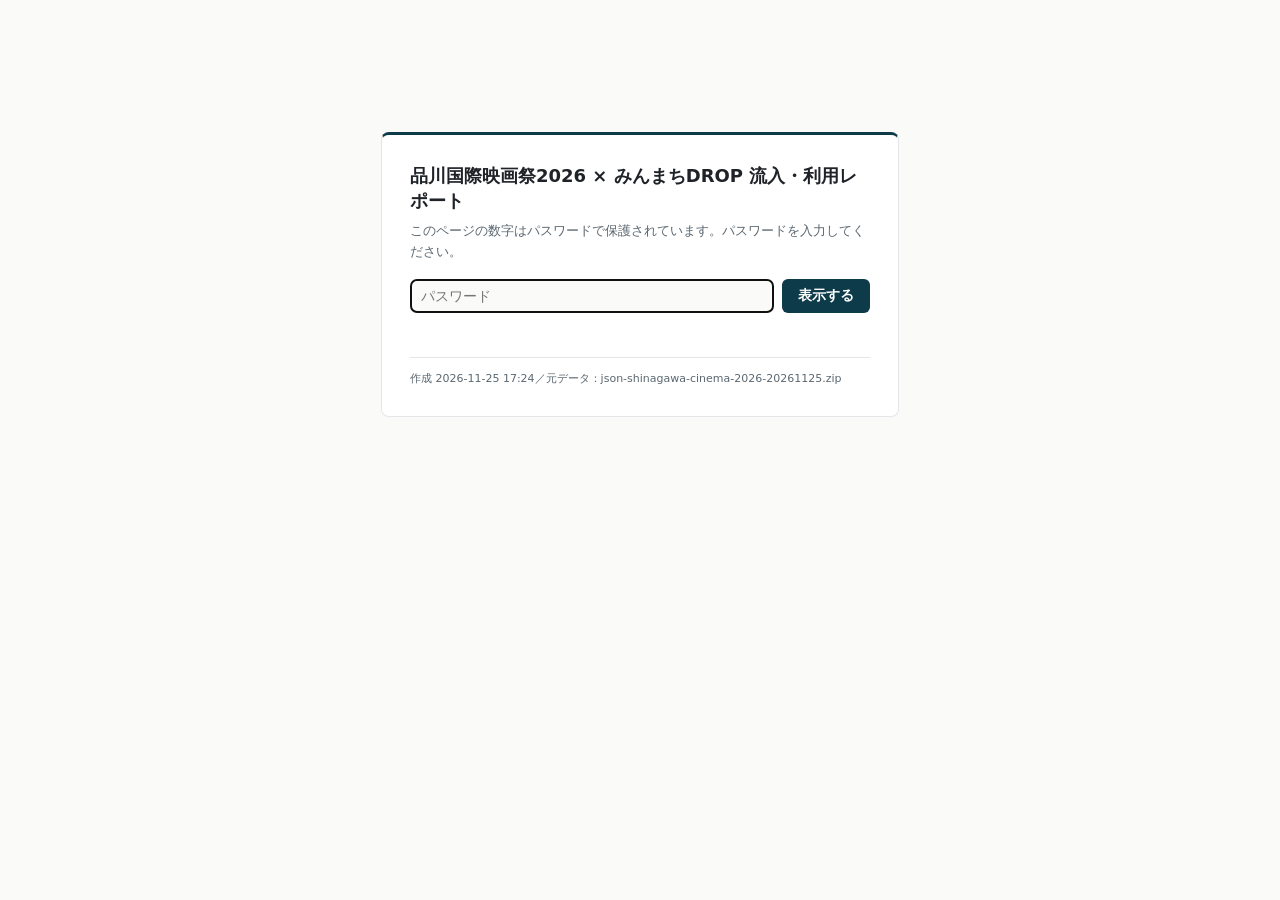
==== commit 5cb8a396: "update" ====
--- a/ShinagawaCinema2026_DROP_Dashboard.html
+++ b/ShinagawaCinema2026_DROP_Dashboard.html
@@ -104,7 +104,9 @@
 /* 要点のカード */
 .sc-sum{margin:0 0 6px}
 .sc-sum-h{font-size:14px;font-weight:700;color:var(--sc-struct);margin:0 0 8px}
-.sc-cards{display:grid;grid-template-columns:repeat(auto-fit,minmax(min(100%,280px),1fr));gap:12px}
+.sc-cards{display:grid;grid-template-columns:1fr;gap:12px}
+@media (min-width:600px){.sc-cards{grid-template-columns:repeat(2,1fr)}}
+@media (min-width:1180px){.sc-cards{grid-template-columns:repeat(4,1fr)}}
 .sc-kcard{display:flex;flex-direction:column;gap:4px;background:var(--color-panel);border:1px solid var(--color-border-line);border-top:3px solid var(--sc-struct);border-radius:var(--cds-radius,10px);padding:12px 14px;color:var(--color-fg);text-decoration:none;min-width:0}
 .sc-kcard:hover{border-color:var(--sc-struct2)}
 .sc-kcard-t{font-size:14.5px;font-weight:700;color:var(--sc-struct);line-height:1.4}
@@ -381,6 +383,74 @@
   .sc-card,.sc-kcard,.sc-next .sc-hyp{break-inside:avoid}
 }
 
+/* 3. どんな投稿があったか */
+.sc-stats{display:grid;grid-template-columns:repeat(auto-fit,minmax(min(100%,150px),1fr));gap:8px;margin:0 0 12px}
+.sc-stat{display:flex;flex-direction:column;gap:2px;background:var(--color-panel);border:1px solid var(--color-border-line);border-radius:var(--cds-radius,10px);padding:10px 12px;color:inherit;text-decoration:none}
+a.sc-stat:hover{border-color:var(--sc-struct)}
+.sc-stat-n{font-weight:600;font-size:24px;line-height:1.15;font-variant-numeric:tabular-nums}
+.sc-stat-n small{font-size:13px;font-weight:600;margin-left:2px;color:var(--color-fg-muted)}
+.sc-stat-l{font-size:12px;color:var(--color-fg-muted);line-height:1.45}
+.sc-hb-row.is-hi .sc-hb-label{font-weight:700}
+.sc-qgrid{display:grid;grid-template-columns:repeat(auto-fill,minmax(min(100%,250px),1fr));gap:10px}
+.sc-qcard{border:1px solid var(--color-border-line);border-left:4px solid var(--sc-gray);border-radius:6px;padding:10px 12px;background:var(--color-panel)}
+.sc-qcard.is-hi{border-left-color:var(--sc-hi);grid-column:1/-1}
+.sc-qcard-h{display:flex;justify-content:space-between;gap:8px;align-items:baseline;margin:0 0 6px !important;font-size:12.5px}
+.sc-qcard-h span{color:var(--color-fg-muted);white-space:nowrap}
+.sc-qcard.is-hi .sc-qcard-h b{color:var(--sc-hi)}
+.sc-quote{margin:6px 0 0;padding:0 0 0 10px;border-left:2px solid var(--sc-gray-l);white-space:pre-line;font-family:"Hiragino Mincho ProN","Yu Mincho","YuMincho","Noto Serif JP","Noto Serif CJK JP",serif;font-size:14px;line-height:1.75}
+.sc-qcard.is-hi .sc-quote{display:inline-block;vertical-align:top;margin-right:18px;min-width:min(100%,230px)}
+.sc-list{margin:6px 0 0;padding-left:1.3em;line-height:1.75;font-size:var(--cds-font-size-body,14px)}
+.sc-list li{margin:2px 0}
+.sc-wait{display:inline-block;font-size:11px;font-weight:600;padding:1px 8px;border-radius:999px;border:1px solid var(--sc-struct);color:var(--sc-struct);margin-left:6px;vertical-align:2px}
+
+/* 体験の流れ */
+.sc-journey{min-height:380px}
+.sc-jr-sub{font-size:11px;fill:var(--color-fg-muted)}
+.sc-jr-link{fill:var(--sc-gray);opacity:.45}
+.sc-jr-link.is-on{fill:var(--sc-hi);opacity:.6}
+.sc-fl-node.is-sel{fill:var(--sc-hi)}
+.sc-jr-now{display:flex;align-items:center;gap:6px;font-size:12px;color:var(--color-fg-muted);margin:6px 0 0 !important}
+.sc-jr-now i{display:inline-block;width:14px;height:8px;border-radius:2px;background:var(--sc-hi);opacity:.7}
+.sc-steps{display:grid;grid-template-columns:repeat(auto-fit,minmax(min(100%,130px),1fr));gap:14px;margin:4px 0 10px;padding:0;list-style:none}
+.sc-steps li{display:flex;flex-direction:column;gap:1px;padding:6px 10px;border:1px solid var(--color-border-line);border-radius:6px;background:var(--color-panel);position:relative}
+.sc-steps li > b{font-size:18px;font-weight:600;font-variant-numeric:tabular-nums}
+.sc-steps li > b small{font-size:12px;color:var(--color-fg-muted);margin-left:1px}
+.sc-steps li span{font-size:11.5px;color:var(--color-fg-muted);line-height:1.35}
+.sc-steps li.is-ga{border-style:dashed}
+.sc-steps li.is-hi{border-color:var(--sc-hi)}
+.sc-steps li.is-hi > b{color:var(--sc-hi)}
+.sc-steps li span b{font-size:inherit;font-weight:700;color:var(--color-fg)}
+.sc-steps li:not(:last-child)::after{content:'→';position:absolute;right:-12px;top:50%;transform:translateY(-50%);font-size:12px;color:var(--color-fg-muted)}
+.sc-ntag{display:inline-block;font-size:11px;font-weight:700;padding:0 7px;margin-right:6px;border-radius:999px;background:var(--color-panel);border:1px solid var(--sc-hyp-bd);color:var(--sc-ink2);vertical-align:1px}
+.sc-scroll-hint{display:none;font-size:11.5px;color:var(--color-fg-muted);text-align:center;margin:4px 0 0 !important}
+@media (max-width:760px){.sc-scroll-hint{display:block}}
+@media (max-width:600px){.sc-steps li::after{display:none}.sc-steps{gap:6px}}
+.sc.sc-dark .sc-jr-link{fill:#5B6770;opacity:.6}
+.sc.sc-dark .sc-jr-link.is-on{fill:var(--sc-hi);opacity:.85}
+/* 4層の意味 */
+.sc-lydef{display:grid;grid-template-columns:repeat(4,minmax(0,1fr));gap:8px;margin:6px 0 10px;padding:0;list-style:none}
+.sc-lydef li{display:flex;flex-direction:column;gap:2px;padding:6px 10px;border-left:3px solid var(--sc-gray);background:var(--color-panel);border-radius:0 6px 6px 0}
+.sc-lydef li b{font-size:12.5px;font-weight:700}
+.sc-lydef li span{font-size:11.5px;color:var(--color-fg-muted);line-height:1.4}
+.sc-lydef li:last-child{border-left-color:var(--sc-hi)}
+@media (max-width:1100px){.sc-lydef{grid-template-columns:repeat(2,minmax(0,1fr))}}
+/* 次回に向けて：いつまでに準備するか */
+.sc-ttag{display:inline-block;font-size:10.5px;font-weight:600;padding:0 6px;margin-left:6px;border-radius:4px;border:1px dashed var(--sc-hyp-bd);color:var(--color-fg-muted);vertical-align:1px;white-space:nowrap}
+.sc-chart.sc-short{min-height:0}
+/* 4 の読み取りの例 */
+.sc-lyex-t{font-size:12px;font-weight:700;color:var(--color-fg-muted);margin:14px 0 4px !important}
+.sc-lyex{display:grid;grid-template-columns:repeat(3,minmax(0,1fr));gap:10px}
+.sc-lyex-i{padding:8px 12px;border:1px solid var(--color-border-line);border-left:3px solid var(--sc-hi);border-radius:0 6px 6px 0}
+.sc-lyex-h{display:flex;justify-content:space-between;gap:8px;margin:0 !important;font-size:12.5px}
+.sc-lyex-h span{font-size:11px;color:var(--color-fg-muted)}
+.sc-lyex .sc-quote{font-size:13.5px}
+@media (max-width:900px){.sc-lyex{grid-template-columns:1fr}}
+/* 結論（リード）を4つの短い文に */
+ul.sc-lead{list-style:none;font-size:15px;font-weight:500;line-height:1.6}
+ul.sc-lead li{display:grid;grid-template-columns:7em 1fr;gap:10px;margin:3px 0}
+ul.sc-lead li b{font-weight:700;color:var(--sc-struct)}
+@media (max-width:600px){ul.sc-lead li{grid-template-columns:1fr;gap:0;margin:6px 0}}
+
 </style>
 </head>
 <body>
@@ -397,8 +467,8 @@
   </section>
   <div id="app" hidden></div>
 </div>
-<script id="manifest" type="application/json">{"generated_at": "2026-11-25 14:09", "input": "json-shinagawa-cinema-2026-20261125.zip", "event": "shinagawa-cinema-2026", "period": "2026-11-02〜2026-11-14", "files": [{"file": "mart_ga.json", "sha256_12": "019d250eb2bf"}, {"file": "mart_action_drop.json", "sha256_12": "fcd1393fd745"}, {"file": "mart_user.json", "sha256_12": "5cbb7d74450d"}, {"file": "mart_user_allevent.json", "sha256_12": "070e3250c05f"}, {"file": "mart_inspiration.json", "sha256_12": "1908e34bf6fa"}, {"file": "int_event_master.json", "sha256_12": "b80a50537941"}, {"file": "stg_user_persona_note_expanded.json", "sha256_12": "3509f58f5d49"}]}</script>
-<script id="encrypted" type="application/json">{"alg": "AES-256-GCM / PBKDF2-SHA256", "iterations": 600000, "salt": "/4+Y8AX7xnVEb8VKm3koJg==", "iv": "otlxghAKhvKhvwt4", "data": "k2gR3nIIdC5i6A/rvKjv8HuUAwVA3bPM+yRhNsXJ2HlfqxKGE9XyxC6YbsduwMxvir3ZkhrSizdYTsIoU1muwUbKMCRH79VCU+2xbW86w3yNy2Zi0MhWA3LNm5G0gJkbvXU+YrCJ5ek/G2thv9aQAcpFn9DVq3tMlChfDzuvTlakmbFEItjVuX9o8RSx3jLbvIV/zJmlXq3g/KL9gR1B5wV2XCn5xaacwDLdFHgeIQEAWTE8BvLvQDLfsMY2SVmOaEpLXtiSg30DEj1iWqFtGBqte0yp6/WzVsnSUixXujReAMSX/7p9VEgy5pWxTMiHDWzfo+NGKak73panBkOG2opOGm/G8L/LPgeIibJNSHS5ZSvipUjfd5+h98W0t5rhFQnT4bGJ7ZuEDKHhN6/y40IvUG7sdcW7l/+l0MEJZdCMYR2Zf/Kzi+ZvJD6O9Thsz8nuO7xjwdr7S3+lTu0QGU3FpfzjaGLN+wNzwfCWBKUW2L9wSAm2Kv3iwQQrtqC91X5rv5FRDzjD5zwfiK0pIpL/pE4TNyNGpzfID9W2f6px9RLvZilUVi1IYgBVMPN9PNjI2RfW/jU+KDeruDs36USRtMPW19xiJ042mZEV6V1WW+o+QBmgZ/MYsv887LAbC/WiLCPtEdc2sSK1BIOyLjAWRa4xgHlXWraDGFO+bwYVBivJz9k540OinxkF03sBqjFjjaEl1MlImbFNDtw9M9jZGHbyrtoOKJHVITP7pg/CvH2X/iPwlrOCZzz5SS1yaJEFDAajXg8xBi+ffIfzLqT9D6LhzgBDubSK30bQx2rto+7UJeqMUUU12t1LBqj/wB+v1108C3Ida+JvyktV8+wUuNb8HqPpREhmxQPCozrQVHTHcRpeqYbd5H0bFpmP6AcDp7zsueg78GP6OKmKYS9O3meYzKdXoTOWFUM1xH/Bp6f1r9NQ/cVg+N3qQN+yujX+NMNIoRweBbgZ6tyzu9KnVE+lF87f5giIdF7uaqRP5Ch+hgxwSHt2361UwshHyibizDqeni7akcLyHhUnWYc8BWyckmRfYGQ/rVaXsE700LNQX0R0B6VvMKnbSBvXRQvzCrOWRw689EsN2elnYGt0JZpBZtaNgfHl+QQANDX1FOrL6S4CPwE9LttDLaX/WS4TKet34EnzOCzCe4XO3m7zblHZdva1LvB0LCL5wnH/StjzWoOwEw/KAMbPPEnz9mRLwS/ZivttvNJ5WSWwZMh9I9zgvGPz2/b0oP+Zy45Ox8Aj54MEIJNhCfalzw5q1w4ZFxMHObLMc0czzIVClVfooJFhCEuHxxVYRKX+ncUDtK0e9oeYGzf9GCjwEzfONdJ7SW0Hjcnp8RkhOvwSQurQG8zpLbDDOPb9SyP+Pnemj7vtJcsbFIoCx9LVxDN0eHNE3URBNMo0pi6zXp/5AKLlmOEqZMa8dFhESCGSseO2uk0MwPQ1XJP9hGmteQRc2jbtebM/JylSeZxmv54zKhMAtG+ZLn0Pbt0rNd6nsDZ2qwWOGoPsPk9rt9qTmQoENRGHt2QOua5/CfnxXUGhZhPDweHg61DGSGQeGaxvrNLo9Ihm793sf/PlkixD/KCYsculjxA9hxDpTh+6RUMkE9rDho9BrXkDXz3M5ge8aOrQGOit31lWzbP2TCQo4KOC5tbws053k+8XtVSUXs46gss+sbzwvSDc1uOD2FZFtUl80zc2xlYF/YehWktSQ5pEwUUI0IWeUMF4XymFbdmrBeP8iVaVgLO45HUbEylFPw3N3vJn9PRXBoQuq+HrFM5CwGgk6PYmUVD5xokMcoBHSJPDxaJdic2MrRvc344Luf9cgvUR353TSIwB4l/N+fENeptM0yxA2vbNZF3bOeJPYBaQJaHiGXQvvPXqVJ+KnS1lkGgznjO6r26UigzF7bzSzBT7kaNThgvtF/8Q71x+DlmSgFYMjnjLyFXZ1nHVlr07QaQdhYB2TbPnDl8I1y3APIhLAVUXSsp+euCzPK9JRzOT7+XFOm/78XI9CdApqrw8CGvlYLVGi4rVEL5Cvfj4HqVu/blKvlegb1oU2fBGNW1aVDSCBq0gNZMh4lUidFg4Tenc8P9knILYaxIF8bnAA7egeJLKiwvzuVnB/7biOyVZ0v5gPePIpblS2+w+6VFpRv6R3LQpsJSPlvJLumD507WCdCbvtH7rwPNW5+aBMrSBZ+Vrdm8XVGM0y+7lO8GPvJEeSCaU/gBEhyEqEDOlSzX94bTKeCAcrhjICMMksF+iQDfmK3MFdfcd8sKH4H3Ms+G44h3coVbIiplavRx2ba+0CEtJooMvba74d+yBlJjQTVWaN8Spu5nGEKRsQCiqA8yECzn6BNyhjDYxIBfsMeqPiyjV/ji9iexey7JsSZPev/DTkxgEs7waSrpfkKlSpuKrOYmHoz/KtJ8ZwsfaWmsBlXSyeb/Wk741N1Ceks7OsK08tXiLFgn/cyAPgjGsRdaZWEBjvf1Z64CaBmOj13ob1IE1Y9pUgSDMCKNm/gKXwbhzM70bbCY0f/Zz/0dURD9uzCoS++F+jrBwfuYyFIMdKbQg176R5d5QGVqYp+IJSmyGdktVfOx0hneAc/JyVPUuPs8nRGMOijrWBQvrqbO8dgZzwp68qPTpfwd3i4NodkTL5dvzGy1coMT+s6W1VqdZXb0dKTxooNMYb7hnqUTp07JW95FdnDf32HapJ+3rPiZSy2VqJ6zdUfdICyht4rpM6Yi7Syf4/lsiYnjSDmGgH274ckPkKIm3O68eYZjSKU/EhnP2gJ4uOiOLOcTY3+ZOC/JkOnLrZuQdk3a0MxUXVSHLdBXnBhnd779+8CaK8AYzocPcnUZALgLjTr/RXxwtbuXrXaWTquJxI4cnwa75yO5lmAqGxe0VFe7wIs38T8NQJf3bIkEjUm3NUwoD8YUVTg4NuKV1d/enZua5ttyzxv7g1pHoghbYssrtFP71LPoZ8fhC4odxzlpB56P4/cGReprBg6Uq6rf6iRN+cfqY+vYUhUgEF9nthduIpJUM4PLKvLZ6BocJktFZuUcNipLP/4Z3Bpwsq3nMLHXc1AlETEiq0tPsZyZhoIYwQawlg4gAqOrSbOJNHG7jaTTCo7KH07AikFxaMbJdy4zhHyh2QpI6jgKXnGB/888aV8gVpB7uK2XbCxzSgdOaQkbSRdjlPHt6AbcEKC8NFqiDc2Nv4yzxintFIVsRPkyrYCFkiUHPlNpO3r5xectqceT0NPRFcPqGzQJTfucQ+1Mv8uaY4h4hbxUkYKK4FN3AzLNTbP0FL/xc/OZYBCkHKRRvhDh7AvYTcINi+bXgXMv6QzkA7gWugjAj09XV7H42IU34mmkoV0f+feMgaoFhP7echJwi00hFINwPEd37DE5ODNuzHtW3AY6i73QCnN1DVT9Rmbq1/DzalQ9IHuW4fGrn44ckL3oEN2kYmm2TBP9T8xFtZKtslzEPV/XjSQhA8KXVysgjT2O7kSTKZBs54DQNEnBnQ/kn0EO+HWJCKqjaNaJ1pJ+sPoEeS4xMieY/9gznlpIuEWj0ebhojhsch6m8/9JDjFUSLO6EJdKBw257YDUAuRXpc6Nbp9xaW5zPOf8L+RpuO2/HjVjbxiOopImQkqn/8BN+82VNVL/[base64]/I0Wll8g2FwP6EUqJkZKtrfvMRrlaCQZ/W+MtpPKVlQfS7jZNFGfNK38NIoOoZVSKcn0afa5cEegsVrAeqQu0xJMsDAzCxT0h5o5Z6uE9TtjqS4H2MWnJT4LqDsDmb2grHxYz289XygAKlfdVt8sJHi/wVO8fuRziCO6CcmqQCOusQwrYlHyVNJKz1j6zLuIcoxU5ZHymczxZzPg/PKGYyGk+DOinwl9/6QR78kwGr4TA5tceKgIx45BmbvZKAStIWiAYUhs30AolXccvkZuPUi8j7FmDTlYPryzdOcrXEpWeI+B9696w7CPecZNsWQWVebVALdFMME+86Mi52QVkl8VQHvQTrBh5F75hUqQJHWbrE9xlawufgFmMB6/kLtSUW/[base64]/aZV2jR1oopdsic2Ne/aLUmf7Uf/I6CDSfs5XwGcFweX3yzIwymwUjLmn53ybyoAX/Yq2yZ9BUq0CvbEWVFVzOZp+BUQC7iWfkiGmz71VqB3CXZ4v9Uul98+wiKmRjKHwEdIAE1peaABDXzTwd+ExpCMa6nhJNEPFjsklABOhHq8N1zYxj5+H/z25l7dJ2JwLDRb1jtYDKbuq6zWuVVTU+N2zE+UopVYYgGYGTGbkZFaC+j81Jc8Qz1hmlL10otDDvKfu43lKnzg9Ei4y/gKVzygYMd29532vV5OVafLisc89mEe9X3gAKMclBth+kh0+kFUQvj4LDxZwrIWvHnSCKGTZfXqeiuDxOnHItdpzvnqk/7tp4yEkwWVEygzuU2B5O2p+A7Eu6Q2M7wT9LbO3dkkhTdOOM0dOEC5a6/d7AuWnVOptHf91HUdRfBXswZfn7qMqkZkh1/28OWekSNNNvFV1bc8pnDW3CQn3aVvk419WB4HvDIFnoKZ1J3+hxrx4o5We20v35RV3CtclbxZNQT6iGb/Sn+tJq7Najit6oUzZ7N0zJ4jlQ5jn6Dd5nOB8W8pjErmIVWXrTZBPyQ5U/widwIf8V922dlU9G1dINlaqOS8WX7syfpwQBR6fp1qOHkZzau8BmZ/o6rC1ghc9JCMZ4BOJNSZTGxmtOxjjW6SCySgSMDGEXtvj7SjvZ2tXhqN8NIUapElNjnt9zx7cyFdvsZxWCaR3te6mceraMQ3sJXZc1FGFGGVVtMHuftaaYJz/+ZypuPXnFYGmAtID7X4mcsAtF9toRkkEtVIHk/RcdgTXFADRhANHzkx4T2ywm2USeQvNhNS3mK23CPa4TNGbh+M++dvHas8tCy/FWqyrflf9uMElcT8Q6uqwtmOJbftsawhHpK+ELXKGy7p/ToO29l0w8nk9KN6RSox8jLYtWdf+asCwBB7eItyuGCAo0ApI/Knnig6B7nV9aPU5lbEi3vMeAAvOkT5YGiljN3JYSIpO5S5Z794mWY/irji6KUo4ogSkYotjXx9X4ULLTkzR5uSyG8HFeYne9zQ8wYHAoWVBtW7F7YfdvP3z4AsvJ1V+wroZtjhT14hZJ9QbLTO5sEiefatk/r8wy6kMKeJgpxKIgWBXByd3Y8KP20JUDlAj1q3Qr7C8/fcc4D6VhgTdeJr+xUm5W2GD7ckYEDIli3yiZIZojkmEgjUWMjqcVbRK/2gPyIVOMIbIdtwed/55Clt5eSIvmGGUvyh5Gfzkk5IGV3xCQBlinPgApKQwJIDBTnfSasIe/V4DXZ/OvwLHvOJTxQq0ifqZj1VKt6bBQHOSXKRa9urwn44bfagHFY7W1ykiyRFD7ByQbFtpHKekOPu+Y8B1oQfpJzYQ0xQOAhwffyLI4EDMXem9OrkM6uh5yFuyt8eq9hal1t3SrdPJMkCBOSLttRafa4bk79swqE/SgimY322QrY94Ah1tH+CslUh8Fj7J0xj0TaNuyxO8wytXOZPaeuhJQ7s1LOs5chO7Awr9PMw7n91LZVMYvlC4TJjAtlnbrQ65Z7bqMm14lvZvyzR8cr1VAuZDwgT+PzhxP7uKyT8nw/D4IO+7zcxMJiXJAnpcbP4bedxIURx59MGSMSkyTcvXpIFK0Oh5z1Neg22GTqnfOepkNjh/16nHCo8KxvGQfReVlG7ek/BCfF2QOssAXCeAxKiU3tJDK15p2b+xVMucV44GyZVNkLW+b6nvBP7gTroLlKLRYirxgvlf8xDY8xlE3e9cGe/GK0PPD0pzzMm9DSAV0c0N+o5aW7C4ZPw6g6fcpDmlKvvJg+9UkEucHzXjmCGVnQOYPjwa9xXL4c7gAGhKXS852H/[base64]/0xKRWHevzzZUyB2y7uqZ81ZeXs/nFKp7YVWFgb5gEtw0JaFe9JE+9dNdpSP239HYSAD9lQjdz3X0w4NwmiQpxipErrNRFSe9vAdwPfRubeL/C+mMff+XcxHWOlERKfnigpqEEqbFoteij/+YFhjHN8Vto3U5MQpAdhr2b8JTh8BHcAuZZV9JWoWmPkESmc/0pfytKlvl0qVVqlyjd9Ie5gkujWrzAFStUfhhrNDfdvNzmINLMMbVP4eTsq5emI6skLjM37/HzPaVYvlYbU3Zzrs978ZY42dX7Z682RrQ1nqBOjnMWt8N2wT5WBJKSLA5/[base64]/gZoYdXIDQB7FJfYi/dkX49cVgiHgH8PsEvJznpqlxeu/7mGxJfm26Znv/dzjD4zarxPJ+YotbdjdeljiXU8qtaFQDu3FyMQEZ8hNX4NajYF2bjjbmrXbyr5oIWHAoEmXv1Fk8Kund4kZMoE7lzmuykZJQXw34CtQBQ/6wRptkO5l5wcqKpkVV4e649HddGdxOOHtCUtQH0b+ViPSdzamAWGZVceQnDWl5PXlYBbIJD14DF6Sta0bgg0dXwoJNmqd1gQW/sna05iJDr+NCuQO6CA9yEwlVTX9VmIK5HjXi15ZDg0L3KmWJHMSykTE3kNgToSqaHMqgYJyOq/Ik3VoyKvaaW2CoJwEviNpv4AoqXdKVwAb0ZTZu+lO7A4mGil8gEKGUR8Z0Cv82D8bcoSzskt4akwuJ1XVAO8egTe3WaWShLrcON22UWuvTa8t3g/xpLIbzGJcojQlW4h8q0yWNjh74i2DpboFhNW1id6ZW5c37KCD7SCHqCvrM93tGtBxED9nUNYOZwRLJ8+lNHT4je17Ma8tKx/HXjZUJPTjg+CYnXELzCyxm618P5yVyIQ7q8TEtDE2VhBd3ttmJs1jsZfRoRgXHS1XOpRtz3q+BTW6xnaqxgBkug9qL2giswTON2Zp9LlseisYBKmg5HzppNdOGvhspIjsGBK1x99DoFMK80Ler5/tWS2HRKnaYvJ7Ca1Khuw6tr2WUjeVa2Sk0yempmIsuVfyNhhLCGPR4fCvuGm4yeZ0Js8k7moYYKoeWk4xQdOw8pT5CgCMX0djYuqt+qFgOhj78DSAksuXBlCLzwGXgFIl2DzwKk6tsL/XMQn6DLB5+72qKQUG9HLE3B008K9FO6S5DCuaceUu7FR6JfdTtlzGIhMFaTiQRgWE4pjU0n3XF4KzC3+/KKFJtPa8CpAn3VdkzFOAoiat5KhLwiWSLWU5/yf2LehAC6WbDS0ArmmoqBGh+pVgzJbSmarCY7Qrzwbcm7g4QS7p/NzmB8cWeO7iK/92wYfh2E5RHtQYm5C9alMrheqtIwOk8PxbrXPppcAfMb8pkTOokvY6XdnKrxnze33F5+kwJnBdJmlNiosrBkiMdD5gtZ9+OHQ+rJyIwLhZPvdHKd7x06HLVu6nAb6zDN+QN28qAgAJuIPMYMNZWIswxDEqeI0Mtlm/BUlUkNoP2z59e9jTO+FWvj04KKd65WzHrNV6ZpSQe4JX7c9Jte/fXwHHW2ZOhzhQpcNw6sFUbp3uBekd2Oo0ItgEFMzUs/iCOFXpqEFatYH8AhX0PSBOmHgta/EWcsqdjldaS3m+vOtR+wwwO5JvfShvesAuZq6a744xI4NeO48pG599hbbqnNK+9Gj6GIehDlEfSXtH4guNMpPG9SHE3LxniO+vghr22fLu/G3VdEEhv94ehDlVzwSUWvlcWElO2xSIVWJy8Zf18CKRDoUkRyzaxXrDDTVPIvWQMTii2ndRr/bKE/867Zl4HK/5d9foN5/[base64]/dwxCU8nzlobgC4DxzLXQYWFHRoNxPMzmHQ/2cSiUcfDzG0DE9jwCh8pPitwtuzpq8uv3dRJb+ZV+e1QZyS9GNkjiGfiXIjpEkLhzwE1x8ied6eAwNmbKs7iF9nn44ptW/9NTd0Z7D2N3WSLmb6dyP/O+PjtDKDMdenctWO3YFQ39F5ZPGUbq1LBIIpGiSXBIY7YFL6p8TGW2qQtkBUN/hQ3kSqCKEaIWFQ17lx4zP3vO635HPqEYLGHy/sTbw6zS+j3XpUlbIyzwZW5RH9uOc86ohNA/qiqKmKuXPYaiUSGxFyz93kLHA04+Nkafvjg1LSluvh95Nva93/Y98CWcCr5YhW+u0NNKFojdtLH7uv9byMYP2xTmM9yInwoocz/[base64]/KwGaT859tN9mFHtAsx/yqSHqdSnxDzeFieAi+bUcxG4SYkM+AJQ01cMrsZhwvyhKe5fDavWC0DQGvgXn/OP3xrYC82+Un+euXzP0xkuW8DQqgSRRNG4n8xS/Qve8v/g+HCcdBU7Y9K+zQ4EUKEl89ZxRWLcs4r8vihgBCG38yCQb2adr+PQBVn2NbYttW1wZ8oN06UPlOnv2M49G0epvHGfUT58s9JhdmeifyfCfltEFcJZDMzAIa9E2CWbuAMsASzJX2GKC22vtQl/E0WU6dyjcgbNByliR05/IKXErXSbXpx8f8cDRcvprqw52kmRtuxAZoAKTEW0JbgVsScTbGvgTQxLz2A0/f0vd3TscY8CG2Ntdlj8Jyor2BY1pzST1ahAa/pup5EmYWDQU+8IfFvzquZCNB4K0r/zmieYkHYIsQbbC3MB4ePg7DQPvRspj84Ipy5IHC4VY0CrT3ndrC+3zYxyYV+mzlR660p3DeaCnM15pVWwfH4r6uM89kVvKtYqp2s5y9E1g6ikPbkzR1g/NXUEcAnqaPPJzAzR4DD97OFQGMHNIiV12PeKsrqriJzuMxDHcaxbGx3FpT9xA+Xlg+tQwRFMAXbW0kX3uRN7lO+8ZZx4UMhjcvmB7zPiIRkIitFiNszOg33xptnEVowALclJxUx4GSJJ0KLSf1R6Yl/VxMl9sxexFcFi7/thCbhrgF5ux2ksIRcWfUKLmY4WGIrKogkKKdFIJrNMrFDorXasVRfqw+sW6l+xiHzr0LUut1DKxNeh/s6LlzxGF8wto9sSLhyGI1iqfTwuQ6nlmWP56wi4COWmiy1xlHAi4+u49FWFrsVuBZseahB6N3FayB/A4LNEBiRSsYEORcR8BgnYlkNBTX14K5+j8ztvp99dIU72qILHYqal8H3/bwW9QfBruJ0ObShVDlbwwfJ1cWmWzn2KA2kb+iEHpRB0LVQGeKLNmSdAmjKXtJMyxoPyzjG4OeqPyUIRy/gX5noKLJvGGSGrGbaX1zUSmVexKocWYNmNOHpfXGCx8i1xyaQU9OYK/YB1tes3NZBbBGqVpudCdkb34J0ot3c2GbPU2H/i7gQ4Dq0cUZkSY2DJZowuGiLR7c2N3fYnOPq6x/s7/P9bSQkat9fAd9bVDZLXnxNIfw9BloszOPggMJrnuHJS3oJAGlXXBOLsQ073QSh+p9YrFRrS/jyBpTzkEqjHm2f9Qc8m46VUHosgbKcRC1ckI0CRRjcgcCyhH9jFYGSgIYQ1ztAtHUcMASeJd98/uyhJSR38uyXOK8noJXO/bsDp4AbAqxMalypCvPDYD3fugU8VkCI1B+wTSmxoibyhCebzbaFEyJTrFuYKGyAzBq4JVrjCVIARzZL/dS5pYhCCuPoaXPTeWQE9rgA2EgFLdBe5+/fPVs15Wc1IHnVeqScsIzimtfDWCol/ai8B84laFxWO+gsM3JcXwJOV1BZ4TviaVLpWVXF/5OHm+CQviXXW3+OntLnTkGFIIjGQSM+NrHIOQ2woIR8zxHvD7ztekA/[base64]//Wvp+XFFukcMMqPE1MRbyvlln7VwbS8MkGAostM3fm8PTRsZFbI00emRHhR5DbIEl/4uOTMjB04RJBlmVxLxWLrUqRpr8svui6HrzDGfjv6GJKuf8ZN1t9v0q0qLb8XHKFvtK2FRVtSPM7TqIfuqXMOt2u1wjJjuHpSX/SrEjDqWgK1oT0AP2ZelSQ0v3bYtNwuxhk33qdMERhhC4kVNe+/LrSuPkqV0dG2E3hdcyYl2B7ynnyIAIhLlb4aJ3BbD23h4U5HuSm4odEVhpVW9NDTM6bnr+JdkZmKVztdkAxTru6CDN7FC9jPQziO54hDjc8FVKRjGy8LyoQQer7qEDulAEqa0ucKnqWWp9tvcf4bZo1lzRncUA/bq/4XGvhcFQHNkXR/OG76ZL3A1n46HiM7MJt4oaXgA8nZw36jCf8EkPQyws0ngUUG8YNmQV++uJFe0yteIQ9Ea2lWeuhl3dRs7G9oTWIvIk6kuVUE3AGsuKCuI1NdtK1EXrzWlwYTIwZ9wjvuIItzZ3m+1loAgy4pueVJAJ9uCUOhMDJJuoYLYGz0CRB/ynSrNijr1Qa4nzF+whJ/F36RfP6yWQ3bR5L/tt7yR56B0R2pQ3ygQy2MpO3UHpP0hIZFixW6ffujYmBmjPyJOHOtsXU4Jl7RjWpDY2iWr6cSiXzgEuNL7+Y7n96lpm6OBbvCgV59q3/pYuYVBK2oNi4gnXW9UWMzH4cMWc0MxmsMnWYCfEev53ae+pptNYj9cziF85ENmUkNfVZJHUPXoqCOTZIzP6KuZKgCJjMv5wEIz6PXOcL5P0avcRT6Zd/jLHKoHUXklPKCuFSSdWNSNU+yPN/RSGq5TpU4+OSICz11gHEBNG8XLP1HL1nTstdgboLJsTqwjU3X6NXF4jNHPPNXsq6dlNFzCFJNGhkzW95ioQCv189RRHz+DFa0InlT+dK5vrmW5eQ10F6Av2V6MY0gMmTufEeYnAfqR5+NVmG5SGw6ieNpIbJKsBjC4MPe5dPmWmdXCIxRVvK1ihUZX/Costb0iiCT9b+aY4t79k5bXaj2d04OVlqCenugzUZIuxzEe6i2OGkePaHw4LIXAJe8AYbkrxSKXrzMFivprhFhfBKIgIf90jtQlB214v9NYqz9T3ijxrekHBMnazj8SAMlvXvLjrNLK8jxUCjQOgvjObRuSTekbqin5pzyp5DevRlIvOfVu8VO2zhExhNDkA/UCsZ0o8L1qjo+5/yT3QH+3/F1ePIxHyvrQ6ckl2t6UL9UDXt5VyxYgEUX+OGgGCnwjfI9DtlcGB+Tr2v3i4nhk1KY4xSvgZw/sWoJoLWgdGjraYlJY5bOz3LsOCDzL6Xmu4LLjW6ormDN0m63VmTKX/VyAJwAMbFrg6qqe0Tzr9vCB5pA8KOV6d/L8jncPcAWYMJhRZb/U2hpKASvnxAb/5xv8Qb5iDdj99hPkrFpdF8mJdPl3booSIsKxHAVic2D6YrHaE8dAju76tWsM74qC6+WRIDpjilQaB6Y7CYDGo9Yce8NtAa69dqUIeOc4ylOY3UY/yh8XVbHbiUvzJxUpMWcYJND1MQMxSliOQtOrUnLQrltQfhIEUHysyzyzVkGPQ0Jwpa/rFfDV5wbDAKw5bsoZo5Ib6aaSOcuUtXK2sjIenYVkeur2w2M9JPRlNgAzsqQI6aCZjJPirylU/abcqOZZMhvkOO2LZc++/3QE5n1Z4cyeqzSSdZ2aMHUIq1+lx6vQn6dzTvRlDmhVa2ybOqPFQ+PESvZK2XnqUzFUj3P7AnFcKzCfL5+sU1b91THQUeWcm5DD9orZOxznyeWmiyKvF375lkut/QWWn32W5opcmP5AbLlJg49/1xtY00fkRZmy92DL1d00llZU103h4+0S3hyEVPByWpJ3jqyabAuhdqN0jA6CP6h1Akm0WNmqkWbvuh6v+m5h5RA9DZc8r/mMYmrxjnJyjTdMsQSdK+yZqOR0huYRYEsyvgoIAyidjcr8VUEKWi3gwoAXPrfM1gvLZ+u5DRs3bNHF62ERn2e10axJvRcpR7TnJ0q+Bz4HlKZ9OGQMeaDadm2gG/UszF+9rb/QotTghHHI1hwCv1mVJN05sU+kX2qaWrH8yJ459xTEYZWveIxKgJukdHNn+vV/[base64]/[base64]/xF1ArZGaRimRmGqM4NB3hthTv5P4p8BbFznTBqUX8HB3b8/tKDqkTekl+lKj7KAZjUWCwyIZvBhJUC4/S+QCfV2QhEKFAisK/lDdYCxuxvuMb6nVKDI0b8hoPcHzSVy99vczsp+T8Q0OXqQe6VsuuFvOfBGRpPqB3y/VVd2IudO8eVNPPK8XWiTWPZiJy/3TuK7hYXLkhrZb/G+KpWgIdOCyd907WcTRXIP3gPDQpT49KDDMhCFV5mAfNSqZCrDDRqYjHM67qhOG15L5Krd9qvbub0F5F/B0TM3MaWUIa5Bi2hY6kW+NgvtEArNxjT7LyKkVhlC+Bnnpt8rDoiPq5qPsXQtHjZ411gPFzcBpYVK2nXXdCBOaF0ozfjknYhS0Y1qqIf6meLasFfJgGA0MPlkx+jCW71u25ortu5SFjKmVw+tToYX1BvFTnPJKJWGKufyLHWKku7oks/h7dz3To0JLpYibPL0dSTByNeZklwsRDv9OXKauKsnaCkbmYfM2E0A/wNh9ktJW8Z5zD5GLDIaYetJ1MqMH42zM8aX0rsvfkewIyo57ifcatiGT0xh7HGtzvkEXwNZsSwxpsXR92VhqSuxAJXphwPMhn1TKc41WuMeQbFRsLwxc9ISLbM5UxT5+icJhZRevzJP7xsliHHSDWpJpuGJSsfrIeLPRokPxQCPNgj2f3bTAv/VjQ/ZnZ78bvXCKcZY9B8C6DygAlTUQgTz2Iq2NEAMjDLZe1FchkasOI0OSGQU1E7tLUXOj+/gRpFMJxzaYsvR6H21zYvy8EBjfAh7fP9Of3zWhH4vQzBojZJAHle+VtNRdstC4IYZS/znci1GMwjqdyAQ94bEpm6FdOsvYkWWd9FCNsBraNL0UGQBHYo6z8RRtJN27eYZ9eBu9ME7XVCALhfvzh8fDimDOiEUsDxL6r4FMsA7shLylmWJsoWjaIxc4vx0QJ22msyoBl9zYFaqML1iYOdOkkj/RLVxiUCRVotFZfet8bju4/pdd245hnkZKJQh0M+ANQnGUyY24GoU7r5dHZ2DvH35Xf73O6HSlaVyMqIlDiIe6ASVMg2V15LqckD5tR4cOcc717sG/L1Cg3lxiw4LR7m+Hr/wOvEuwwO8j27xAWGQXU2lqUshccL7saD1pTEcHJ74kl7rRYaBfZkRobkJIzaJo/Q326nKvUJriHh8BYvPjbQmfbcIZszaNZqtc4MmWq9YxOFpEz2hZgmw5JPNvNFnKCziACZQDztlP4JsAiFGnf8tZP4ZKimmkHoDsf2F9saX/MtSYI+7fb0F+4rtnTMhldNLBI+Lr3ataAGTtlROAaIwmRQsyRzzys1MFF09q/wtG1e9OV7exX7eTM88e9EDXbwanwMJPWbvSV9lEnfzkEvN/GLeBJzRnuJ1BWTy9Fo+rGEvxDuLpQYoYaggIufOhJZqs2NhjYK3a/pHDwpdenEzG1nnuKCPNniXj585RT41NuSFEoVPJmUbugPitxUmvD/gNrdXJbsjttc2uo3nbAXNKzdHQJUNV494wzTAtn4gvU5GkFGPSVDeJuKP5PHoYy7Q5OQovS49WRd1qVcZrn/vMzYBucAMEoK1fPfmmeCGMbcVDMVr7lJ/6P6C1MO1vlqkuMoeA6IlFN67wtbRlSeWqxjvf1Vv1TpMZsdCIGZ7skDqE1qd2lbvbQ+0O/F90n4FlWFeM8lCEeQP4Baf/BBe6XAVrbcVGqbXe7uHAjBFuJG4yVRBaqZFwOG52pqXLt2pzo2Wb6nu9vJFSzGUbasrcG6+4QBc4rAnVM5fpTX1VIJuRyE/Dq6l2zsuOAUnctQHLrx1fDw5YL0KUMN3ezepKRpY/zX1aw/OTwhxX4fqV3pNrmOhIVE5w+wDuYZb/av3rHmNDR3eMRsgA9m9tXcaYKcdWXDxZIp7THLDkd3h4NhcrINQHVGfzNSeHIluBpebWtP6QXYxxSEvlIGjy3j6h/fmI27YY0aWRlKQFksICytgs3taE0kxEzL6rtM05TLfSZMqwZMYVZrUWY47ifTZqSQ2iuSd1FnOMfHgnReY3oi6A+sYCx4p794XFQ4ZwetpnBmF4a6aKimShO3MuVNuuVm9cd83oh+Av3qFqIOHcZ5VJmlZkrSCqu6X4mayrHhI/kmzoW6LNBx4ldhw9nqheue9LXTRuFW5fTaB3L1BXxjrzW0KlFWbEnRvSAtnpnd3lBhL5oDGRjaLfJpiovhI6MWYSOcubzfFIHZ5A6VquCWEsEt/CL8m4VbcuovqRqCle5BLPPT/mgoLjsVPmwnXSfbiuj0P5RHiHrLzhuAfBRYUPJuNamZp7QVMT5XZieDGM0hwycIMc1edYzCY5QYtOpOjY3RaXPEfICI53QlPY7cNg66qckj237Y+g0lSPRIh5gD9DO5KHybOqBjNigcipCC/Bi2deuqa/pahAx1xrrWjqXaib/6InapooSJRtHWcWBrIObKtzfCx3ywXA2Q12q0dwQOD+dRCkxl7DbHJKD3lncZnspDGiPtNx9Yux409BJkQwZup2V5WziVPgI7BL+8L8mu172i8LBF8z/RYqFO1nyQkKFSbaTnI27PFbZKkDzX6PgNP7Qdwy/SI0iZGEk5dJwL2Tuutvp9FffKgayJ9OF3VL0XcaBHrmMj7KcAqvIbp6poMeemjD1bl+8QEbS5VgyTnD57JMvEPTOMH+kG/PfGA/SO8O6MsOwgXuDGzsrmBP3wrquaaFZwiuHb/LKrs2gqD2qG9O5LmjGUSyslfmf0WCvCnAI9ipKaQmNdc3ovUNvHFXS6c4fiNQGPBVbDjVPxqT1auAl7EpMtcTmbnRv/Bs21AjkL3eqpE29mjqqhgi1OswFBvcHsqGB9AJ4smbpJM8PQpzRdM+RhvKqquFarGOky/OQIdADTN7GW1tPiGFjhW+FfCfEOxDOX246OnbCFKo16xnqT3LJ4yUs6Mr46J/[base64]/4Pmotj8ms0tA8TdkiZmyjbTYC1UsflL6a/j+qQv2hT9lyeZyMgCFiWvb3Z/nsxG68pAjxbyxwYhqhH3qJXXAC5swfgwMATU7B85xYSPC3f322sFWQHzkMEhMMU1bbJ1SA3BdsUawPCiaBeGSGAjSvWrrsOlyMaMtE6FyQeEHpjYdXTxx0lzL/8kv0rbBe7scVyNMDkatv17NyM5r7ljWTqK88k0kGRhrPA0kzX5SXqlKaOGOvHoUCAo1VL6IRl9ti8Vhchah9LTHpx3N/tSFgKo2pYXqAN3jnOeY8RbswbrULL8TSQjGRvQ/VOiY89QxQnsuY/LP6fXEmV8nWwbMsgbWprLbot0aeVhnmzdMp2vOMxg05vLoo9uMO68ya5Gq2IL2QBMqttdPYiYkPo/JGQzEjiKtpW6/0hJkcw0Wu9HjS0BpmTpwWPtsXApVys4WDf29VbXxcwq2I1vZqkxYgbdnB5LBnfrhFhXpiPcR18UW3H960jLw08ibgGf75FLKdUpjev13zI/uxWlfMtPE4RAoBFwOxm4YNdu+Q6vfjE/42CqbrC0Z4eX/nVpalv9IvtcHyIIlKvoUoBPe5uOPwlOnxn4AoGo1Ry+0blf/e09E3ZYuFk82dNKjeTAxD8PZRAxkLZkR6A/lOL7p1a5jZJxgxOEjhvVAvUIx18gH/G8zMNYtkKn/20EGwZkc9kCp2HJrVUgD9iTT5R25+BaxejVutMShM/mdS6hjqi6sAMekIO3BLjRl9NM7M1O+fFlPfE5xv2nM4x6C3s8VU5iYwXIIpEMw/3yG/9gV1uKozwhKLP5B00jy8pZPKRL22tQCs8Xv8uHTtDiNklq+7iBETdSZlReckawvCpt3gAvEsF4u4wcvQJlUcahCopksNkF5d1TtzdWn/Vd+OQkLnlC38Xb0GnjbmmmxnLN35gPu8hQir6U8avnj1wUEScvMIuYt5bt+F8twNmsBtxwnU6PzPlowEcidQfVZQNYzGhjYwf2sIFc7wuVYPB1JaidvZxFpnXGMPhTUMeLGuAr1fxlomp0u3OepInXkBv5Q2pOYAft9Ckynv0o6hUhO9/Z8k+n86wIFQssUfGpJonz8fAA9aif9YPMW3gSmPEQzXf73VpM/[base64]/scEJUuQnO7MzU8+gtgwZhrE+2PubR2JWaLBfhuLPHH6++48juRu9sn4euRJ+2DGIUk2lYr6ndLu4/3q35zcygnOeJdEJtEJOYNkundN5xjzTT2J9ok6QxE6PtR4eALxQgk6vQFnKIvnorT4rdc0WEFi4CSY6PTzqnLXIxpYvI9J2hxJYOsgAhultMQ8fGV3o3giFqrdYUNkLQ6Ezsbb/CoSzHYhORKjuyUGlylNhYlxgnrq2agVQVYDovJnCadEml5gh7WXk/tq0qZDEEgRMDdWhTab9X3O8DsoZ6PdXrZUIfmWEOENeXyJ5U4pc15ujayJK9TmckiBf0Y2Br9QfKfqsdawpfyzyK+mlaZiWyTjTF7BEF01HCgAMw9dOU9XEoP7ZFqQCLHG/7zIaX2Js3ysA+Leb/iH0bEYYXhLGtjmx//HNWUKFvEi3xii7dOOsAm9xX0kLa3KpApESy6WVxv2kxc+s04MJDmi30TS5AJZUi8Xge5kXFTAqOZPKGdthXawBWVp/0abv7in1/sn6Ln7NMS3ZYd2s9UqiKx9+xbkrij0dpGnXl99ukBG4HDdoadS3PsQsyd7Vpa8N2OvdjCX05yz9AKrAiHLzHbYtDS/M4s5UxcgQd3L5rsdHnytSbraYRcnpj7WSbHJpAaTxIKEvPIyPzCF4Kt9RgEENESzbXMNpKVWrdj9XYpVIlxM5OMtD2gqDRx/[base64]/+UrwtDYdhALaMisoEbrninURFbixb62JslJzeT8RUv8fSO3LqHunqwY1l/7qadHj1I85Top30x1TGnBL9uyXnEfRJbXDgH/nHKEUJU4g71w+AuTGMOJHbWa3RStXcvHicXOvNEzuvN5EDRh75oTS61K085Qx7SD1AAouL9Nvuk/mQWU+VjQ6mo2t+2WrJYMabbQMy6/jrSpcYYN73oc2cJdXNs8zWZDiwedoOL53AqCVp/vfxWYUvbYQ6N98UhtZ3Ai/Bz+4M3XawjbYufLaeIfYxwBm07YpKyKyM7nfREFneYeEv/G7NfLGQ48QqJh2HbNkXhv3OJMkg42J6jjhTWix/iHIO+1TB6wNJW1prqINi3VYQhf82pMzrboWwRvk+ynrLzKIMeOEODKK2/31Da+XCuYKU9hje6QtEt8HWgEfzer64AuQxpTsMb401RcA+1ssajGA4kECUPUznY3o3iIFjzmxc7GNto8s7M8K6PN3wdXu26GN5Em+EaxOlB2MrZ7i1uWv8DRHQew/GWAVfFEni3cfwVE245pn9Qafwhps5zRpxVSCC0VB2c4aHUJVTB/DfrFuPm9I19oelT6O2JU72QEkwYUWKyfnYsSIdMP+576hK7FQV9EkhlXMZkUV6NRVr+ThS/481VADVWAkF1/bdFcwBLYXajPeLeoIRPBt9dhfSYtMwM+svwnzhm6E6ljiBb9e9UY8PHm0uxESHfBICqBe4wAZs/BeSJ22Q5Ci6f3JRiwQW6qdvPadukynck96jT2NRC0Aor0KBsr6UWl7U2T18meMTrdVncb64DTkjnV+fAjJ/3idnc3pffIYFbLhJSq3wrP14oOx/YhBLCf7csZfaVZRkLE0MqxHqxCEv1/uM5WusVKkF6sNQmFh2F9mHxF/yQZQZElwQkmvyBPGpI06badxeg1ykILIT7mW9cZRFP3ETghNp5+jWQ7HZDiQ4Nd3+L7ahLJDbpkgg9Q9aBQU8ySo0iZZ2Pq2uqaz/EwfrTDPxe+pP/2GqiaQey51lAbs4PmtdQiZEQoRY9bLCjiruywi8S6t5FgVKt3g9O1/jAIFET3YZq6r6C9CGN2p3Bi2OfhqzpQEwa3GBtR0BXpWSzu5my3XlEXnxtfWhM9/aIdoFPqxL085w15cPehHOPL9bLehJonhFxNt3maZZ1YXdQxuEaNoHPXyIAirzaGJeESLxF3841sBFHX4mL0Ve/aLy78YCOVHvM0WSebXoGcTF30l1HWPj7qT0zTvBC8pan0mYLJJ49G7PuGcs8sOJjn6FQmZw7YImyegMAMy1mY7SCF/MvjSRO0iPEoByK0R0Yckpgma+cckmxBvWtYxL4YUpwDUc/okDZyhAM+YN/uJ+dx5LQ50yOaE03u33oc/3jsL3vNePtlyfc94f7B/UMQaUu9ic0n+UrXbkok77v1ARvgBcFxM+DTkmcklUg/b4iQEv4jwfcZqHaMXhHYmn4fyuImP0eUbZTXM8LtlyGg0l+CoYw7aykd42Y33FZqX19X7dfIzo3FzOLr6EQzEZ4b4SbZpsD5EaPpZ3OEvpdGjKtmQqruW/E5xnt97gO64V/WhGdH0Q8KlayXlWXilR2BZCJPmLzBHKDfvMJz86718DL9sU3LJZrT/XY5hoMW7ESLkh/eHiPJ2+2B4hBFgdPj2hdGELaTstNRsJ6jPRn5xAWnywSxkygXHag0iGMbGU2BKpT/6pxoo0cqZdbnwwYZ52RowfgdrTT06+HG5vxxXMPoIW+qoTcfxnHnMX/vclngvnBFP193Pi2uc+fqqwBk/UaYtCy6T9NFf5oJTURpcmcxKKWiOrzwOrJlsmq2bobegwQ/KjxxHYu+cFEppjZh0EDmjyJl3ne20xDFaAU3TIitIoEY7/Ul3PD/DdQJ2c9Hscw98lodL8eEOJv7KC4TklO82b3g1soLV9NRCJjZWWGVm7rYY2rg3rbZV4tNCTWYDpe3/udDO7z5Xp5gdFS8Axz97NZex5sq9Fr3WGTrnNub36NSfaXrKgjn+QxD14HUZ+plBV8+DQPwZF5R5gqHSuFUuEaeHk1SROTUHAlTw39xxLwBAIjDNNDD/HjZ17tttrnQWN9Bm5W0Iw0yCh56kQ3YcIEDO2m6Et3T6wcAbNuMERef/ImqtDHxdZI2iAEVvmzXEsi8DwOJxcoceVvca9U1/qpepob75nV0aMXI5vyzgl/bYO35+7KTac93DA1ZO3o0+f1laCOn0VvsUMxOjzogykTy/d+7AGerp9kra6cl5DwZfewYmrRFoiP21y4bua0L/nMpxGoLxR1qNwssC1iIuaH2cvdB7Tm9PwETAKf7uR4iTvg4lDHI++QGu1glKsMdtxpKQ2wU2bohtu1SeMUyukM2niWwYXfgh6JHI6aOdPGdDiYG8C71SL4qf+qhmKFq9+FCmJCxAeJjLt7WvHx0LcGLYS/RVCX1k+lPlFGBjQ8W2fAXpkH+ezZi+o/YglXQmXNePkdYyNmfOfKQE2w9UGwq6nIbekKROgISmJ6kE09VQvWbd7ouC8czUsR4un4YLZH4Zh935/+L0L55dkX5T6OZElsnPYaQJNTY383nA4/PHty8Z98odCA+jAUNHIX12J35XOcJ51t5gDr9Mmmot/cIz9wWlJicZcXm/6jUVjQICRVD5WAzVRpXxdKbRlI240xW1q2y/4ebiTtqywGcaQkzvAMyFxpSi4LvV7tTNrIKt8YWU6n4o6K7v4vymYZBwH8+NBrNUO7HPJTBnBIgyLKsi0LU5rulWHSh7KhWZwmhjQoR+tY4zRKAV6hXsJWOY50qaCLDFoJD7PmbEAoGC0uaT8JWuXzGF+jGlvbsf0pZ3GIQ/xSg1zQcwzbrbXIsHZF5dnzRZvBBEWe0y6NYdCnB7DlvM/zrlCVYdHIgaX8vYbVanN9nZ1F59Pq7bZkChDMrRrfYATEtQKcr7PF0+LcCEvokEVEWNwv8y6YOOK3/HH0iBYYrduD4GO+eany5Ds78fSwadNfM5ShAM2LxxOqR3sngfZckUg/[base64]/Cu5Qmhe0QT3rKe35mexfxqJhOePTjUTyYAsC4Y8UqjiarTlr946E5sikih+gbM0+Y+G3QY/klCKXYWSW4WUE6DPXucJJtkq77QEFLndv2P1IB1xJUL5C0DkHobAxb2Gpvu3/abobHrSbRU5ErrAPRD9pyK3PlK55H0JhHQRyURlDe2ZP9D/VJLslJVORKA01EgVRb1dBg4AAG/ZDz3m3bydC1pjU4OgCFGv36cLij13gTLfPLZcDCOcQJRiHrK2N+g7bc83HlUEUDM4V0l+sQrrM86l42RAE6tv3DMYhhmHpv5ZKGah1Ngy7iGOWCOo+BR00hKB/[base64]/sJQQinDki8E1DXMzH1ewse0JE6VRB7Eu/nW2hkABVVKvkLy/7rYUXfgtDFsB8QtvceksNiZL+c2IU4dFNSQnRb//ry2bcg4l3xxTqNAFra5R13li7xv9o1ruiM2d7Bybxbw/ICNsaO1JEIQGSJ1QOzYw9poMfOxxek4Wz6W3z+mNpxSZfTVwIoUKftLVrGaEw7z3JWMUh/5HXOuaEEz/n+2IjP5ZJdGWNFT7Zy/zYkurjz6iWH+DsoK5WyOzhwZ3rWFbwwvhdAb45YMnLHMxyB8ZdXSZ2G45mypb6BIdGA+PK9uHx3/So+JbAV5fOlDBrz9gP5tR235eIFp4nizUCTZVN9TK5fZ6umnVUJk5axFxlip9EaOE1gJKKxby1xXORxX2MyVvCoQJT5HylNQHGEHMz9HnA/s4wtvwQ/hTsSJ/whm1F5EtvB0ojSr9JJTMafdwqVmo16FyCJG4h9Fd/[base64]/2rpNdc+Omywx+jIrTX2Sp0PqAH+RbGCibbfq5EmRMo4RCgjYaMGjNqk/lCrMUw2CGj1h9momdSfCFEsNDGMz/6GMXv2dZqOC/3aWOozQGi0BYhsuRsPiJl7TdAsuE44L1G4zK9tBpcXSSZep4GJnf6vgj3rE1JBWkVDbYX552R9UNrCEt5KuWYQjluPAp//[base64]/YvAYFOy4AU4EKsSEXYG8xQ/RaEFMcITpr/QFBCURiWUkmZEqm1RvvSTXCVVuGkUjggl/fxmvhE7jY35odOEQ69/wqQ6p5vTrYxftMb4NAtm3xCu/7foo87qP7DYUtxAGooLSqAAA2ZWSWp++O4kj9041w0499Z+FJJ1x/xF1GkpkPWkvIu6JWF238+brNGtkp5n/2l8TsWCh90U7npmUqJDJdSCWBuGdIodksyEBNkbR9P6R8nxC69XTIYRo0uLOYLeH2Mafq0yITLrOWrP9FqlEz5CRrJkzuuypYAxPAA3Qf9oJ4G0vngU0SUCCFpVjLKFOKRNKthKaNyFef/hF5TnM+vANHVRt8cgy+WhTTMD43NhqPV9U1XGrtZQtO4DupPnTy427hsTiB38ZnVDMIe4wAo9YHfAXcNHIE9eCDLzoT8UMA4PurJyQzGP8Mch5Pxay7ok/xP41nwmu9iwbxD3LLFueBiKUcDp+fnaUcOyXR4p3mJ0PU+Z6ieskCI90UzYXa4rUCru6dqiLpiDjdD0z3J9E0O4eA/uF7+6+HiyL0pAgHBU0aR/jtnyiCNpy+CudHXt3MPbDQ6AfhoJdek8MxhTEKm5PK7gzEgCMIZ2cGcWOrchKg+dV84N4IBvy/oV2CgY5Cl4Oi6i0ttnNTaO1K7CHqc5g02IAwkd5QMM+S3nhquXW//h/mMK9l+2QZCTIM8t8kpjlaKGaO7VfCqYIkjfCA/oJ/4SrOjyqcMVnFwVmFAg4Xj1pwQz199VyHgwIhAgfAd19J+PTHAkoYZXBXvcbozM6X9YB7rpLJOT6pgIBeH/[base64]/VZpBK4SMcIhQZUfDeuEoJt5HAedu5si50sPqF4ujTifKEtHx2X41LaRz8GQWte5Uj5W0aezeG2+i84pKm7i1EwcSIRSw8h6aiantDEDDFeqrWXNIs8ggy6I8uOA4UTR+gLAPBhNKLjQvwss1GFACF+FkJY3uWrxIJbO7lHFs2Te8DbAGPv4OvkS3Mm7tEm/DManXqaAaZ9g1N+Aq3bqQ100mqXl0XEXPH6v8tiwbwChbTD44jAJZ5Ha39dTVW77o+arCNtzYbp7eh29gcseVPXc71MDmjQeTYZP+xg78Ca9pRmFtNITtnH6qeyzGMbUkkYRW6vloloLeMT8/X0RVbeaEM1j66qL7/W6TxpGknzv4yNlxF1AQ1ZUtrHirn7KWfPN8qbFs4iFFfIImjkN4izwQyqsS8uGDCmdO/lH1Ymotp2q9nmiuHK6TuXks9TZpXxORKPu7R19ytjEa9GB3SaQyQC52QEtoUtj92L3YavnW5/Zsfpo/P9DNnUtJQcfXMdyq89sga9ZPKAod+iYCGTh+yrMNQliXFQsa9rttVDkwCongWEdBsB9i7z3Sedbw4xQlYMfiFOxf10C2ibfNnvjIw2eGJxbLjLcyGyBGJDIr4RkHl1ImIddGOhvPHeLJeNLiFx1OpJg/U+rFeEdjuYosC/dhBQfT2dhPDnHRQ8cHUsHWKM2QqHoCjkpT6UwvQGJMrr/+vOhxvLBAQSjBgTahI9wiUEg6zaXuInNDB45gnX4YjtWE4IkxoDd4/z6ndvD7M9hP6moUfZ/9qSfo1mJ2dkHsjOM1yKbGlB4MFCZswbRgjIEkJ1Yw8HN/pj+38EkXgdIM2lhXRHjp4jbuGrF1lMg1V/mjJ5bZ4k/e20hD/E+iL9N/HwmnvevLneMMg8qgkaeJ0MnWEF1bPagC5dgaojmgdb71QGsIm2EhR17bK1F7+Jv95+Pdm4MlDsN56xHdXPBxJ6QXIVuPiwtNbDV1zEHtvKDm5wOMHY5Jq7kUFkzVSzXieKyBtst5J0+XAafYEDK0huLrlr79P1Dcuf41CZxc7t43bfdO19+Y9/MyZVKiycFUkd90EsA5uhcAtcgkC7kg9PK8wBOc9YbHtI9/ThQoH0nZ7QxurZB7+cAO5zWS4QB6PM2p7seQ3FFoDWBG+TyWzqjDu+mZEN1uonD8F8/ISpQ6BXxq+un7T/dYynNwNcqL2Tpn31Gu+uTJe5NTyNRIXUbYdcUT9zsni61q2AsU7TI07/2xWTCAwPWSLjv4w4/3W8nO5SPpyfkP53+s9EMnMeNAOfF69BYnTOXqYnqz3dmthyUh9QdobiJ5igtd7rRPuEgi8SaHrtS7oN/Q4s1pKx0PNQIPiVmxz75jvkFeMRzc+jmIWDXbFfRZ9H0wM8JEbH/7enSlBJjC0SEWruv26yMX0bxr+0Oh7h22TDTE3gGx+cTX9F3k/jVcUZoiFqNEL1V8BSVS633PL7V8YmBk0oCgyuQPbTpoe7N2IpApGLPITMjNhf9wzPOujr8nmzP9YmmaeusQ3hHmdKrilw71O8xN0PDSlJlLQsI2BtemL5Wl8dDQqH1KWwEx0zoNO4Nv3lRgW9D9qISdQ/zUBYlsv3BT2D/umWZnnXGj3pV3uo+HCIOvCivhTl5lLeBHnEe8WnLJo/MkaUa+LeXKFvVfTVxa70cMx4em0bmz8LDoaVuY8fIL300cZS6tmfr5DaeNkeeb8DGbP8EpP8x43WPdDJv+PqnWtRLHcub/Anjq2z5nldlzbzowD1rxCp/am5DkddP75DMDILTEjR/EJ2pRuUrqgJ2lhJrSsJCef/uej8rZd0d22F7ttIAUnr6GOSpeCzPGGi+j0Sc4ea5+7GDfhcnbewnKNiWqQlRhkbG79lEIkm6KKSXvVcdGa1FccNDVwkHbjYMUfLhH7F5TEXH51ZcApLqAAZsXMR8+XL0T7m0ggfl7LKKlFhY2c6haMpLi7CvZ4BMSqBnuf5qRSSMzS0gBQ8174cKLWgV+a4C/bqcY4tPqAkGTrQq55rp6ZEE13m0MGSlrJ1t4H/wWaWrqLoO0MlJMD8MTV63Fyt95xykDQssglazI7bbBXdKhai4/Y3VsR5Dlb0r128xIJxaj7gfQtQmOIGSjxX5nWDN1aG/+3de3GFmZ1nQlFGyauKtv10L70h9cqMsF6AWcEIwZqgRiBFXxt5yTrCTz5avmJ2A8CiZBxesqsc6TTrlbCh7RABJRq+xBUzEbMH+SbYgUUVj1tJw4Jt0PJktnrTplSbpEF/pRqsDqvTWed1mT2HnGWvo/9XRUTiUmX7UOY3KU74auYE6SGG50EMRZXVVCuM1RrlqA9SzEsJWwVJnC2DTsVNkH1HdXl7CmussL1e9+SNqzPkrxFD4yZIxVjH4aZxN9XoCbX4LWPRWESxqjMajt42j0tIuAojL4uRGioPVopCixsEg1Zo7QQdFsp8FJsS+XMHfUEkcbf7/fQHgeTfDxqZuTmTqbaDHqmlAc+HkYWebLo4NdmQ4kFlaUsSoJo6yqwRnmkh8x1nDkLN/Ck0rnahXVLp0WdMznnu/xedkMbbirAoDuiVFWDmt19LltFUC8SKMcTe4g9OlDO7INt/n6zdiR6hlOyI2wQk/C+cZjDE1MpOHwReBQ+rPnJThmSc5MIRBkM26HTsdS5dRHARc/fXqe5CRLMerxeZHfV0QI9/9SROP7M0QNRTxSezMaWH7ar2WB7CcY/dCTwn5zZ6OyktbhxocqMY+xSjGPBQdLK3k2H/dIcm55VK8r4YS+xSWI7r9VZjkkvFaLZda5ML8rwc657+xWy+nqiCmEyRvE7kK5ZFp4fEaNv01ftHAR1DrGoedbiLX+PLO0a5sv0rrTzBEe7/khCR+6RR1nJII8TarYYtL6nRE0ceUskozaWmls7XyghlP9BxkPWMloophUaIExDj16ogFG6T9bnzuTzLXTpMWDRZm05zRut16hNUf89lp2bKAsDor+QkbxWPtLXR7Ryrkr8h3su8TMIt0BEv4FNNzqRb1l8gp7lz6vWOnBjUy71wC4S1XE0P2jR9YXMLYE5n2/52ktuP7EFtSq+JRW7TIX7v1FOYUTGDqFJEkJ6qCrVwW0BOMHBBmjCrkmZHZbvnn4U6fexPl9DZKzubIPfCWrQpZnaQ1JbyEXK+yBNAEUfGGw6t+Uc++rQZAMovIXY7ulFuAMYUVQTM6cZXN4OI/xdJ2VO3v/sGmNoxH+flI3vHrBTx3YC0Rj++uLhhwCVI3i/S4SAqp3A+pJ61U04+5I9m+kpXmrqFJ+gP4Tp5I1PtSUrH6rSzTDWD1jAY1afV8LwyoElXOzJ4NJTi20IOx/RaQqoBps65dHwp+BhtK24O53ESIFxBfsrmfNfiPAIifV+GChC5D89P07BiHrwviSgJwOQZgp4/w6Z3B6u19nGvNxVqGIgLl54RQXcR8tBLZp+XSbWWh00z+1dC6ShYfIe48/[base64]/PnekNSMTpWc/B08lqPspoC7KNT/vA0/uo8PnIwoz/Ok5xdJtlU7moK9jcUk8rg2PZnVvdlejSmHMON/zs2BcX5oB3IkL8Za4CohbdiiPrH6ynxnJbLaBj8Yr7uUBBamqqHpWgP/XFII3NLqTFO0N7+nQJtUUlqoOU880OBhNg6OrxAl63YCMAK0G3lHrQFuBjEWJ6zuGR4HyPoXyGJu/mIRMMEbAprdojKXemHxf8NaCvQlCYvh4CG3v2vNH0PWK0bu9/Zm5NJL6s1FC+Zu91lR/p8ndNf/fA5KjEDP2jDeT5e6AHaMdaeJrval/ftdUdWvm/7fZu0wvD7oYc0AMU+ulQoYi+F4Q01QEs/SnxuewEDSg0tspCy259W8s1ud0zT5+NaD5TeMKlWUSTOBfQQ2rJTkqRCM/dVdVuQa2HxK43oAFVKPLee3hFGTl7oJaiFdGWTz9CWGHxgkpBsnvaNFtbRF98zpVkCAfAyzkbBrIvQbJ+HLrOVLcOXfoHNgxHz4xVAjmt7/i5VxFD/paj7gGqCFgvfKBD/Ze+DPzAY9ZY+LwB4DC+5mpUfrFeNnWak/gbCuoxhZeCER5T3mPTjvm3W13CmcqKNzsst1gs7WY2TzHepE5L5ZUE5a5rfFp+dIYVS1xhJKpq9OcmrZ8d3NyH1cz5YiLubLwwppyQZukGurWPszQ2XcvCU+QrR0B/SbH87qGDggAJUzODD5BzJ6q7Z4FIwS0moBqqoMg0yb37nbOZKzl7XAflYK9+xlrv0lNJZM5GUR2rveSCq3VVMD6D1oqFi3uzAUEsQJZDzj7qGnd5yQ9gLEg2Bt359twNDfTw1aKKH0/[base64]/gLy84I+Up19UsTgw5sxC5hZzAuLk66ghq5sul/j1sE3CWXzKyG9+PxPdHmb3/yLnkIzoZiHclBWPBbpoUsvEAiYJuIRlhwWXRxwvpffT9jp2CASsAxt96qulELsr2N4IdfYSdfzcDr3gojEu+uTqUX+lKBN8tBUtWV9J0wsvfEDwRE015B4+kHV2rbLBlX5GKtkIQBhqqyOHfLor4wOw55I6/eVIdXiXIx5SQ8XLEaqKOe6004HE0Oyky+OmBXeSJXGaOB8y0JnY1i/j739EfT5tlVpOxnp1563B2zMWEaWN61oFCwZih5H0gdlc6Ire5YswnSQr+CthK1TPlNOlf+R2L0o6QjvKT8D3wPtu9WmJ7Jd+8VXnOiwfCegmhyHNV8aK/vys7Dp/aSJ0aF7b1ucNhJi/GIOBmoClw4O0bMGcRq7IFsAm3rFdQo1PldhEQZMCO2iH7VzHsYqJg3UzDXU/1IyW/VffAwRWmseEaYqLZA7rUFQnQEjqhimBK6utBw5GQ53YmQ0ggPa+7nD7g7vV/r9xf8nt3zNJooUsqC6amMqE5dpk2X+9Lr5FDYhtPkGvCXAdME6IlE+g1BOerZrne2bKEFfTc0VieS5KY+LVfTd5p7TQZoGNfxY0juUGtx+dSHTXf//6GuaycbFEFFbOk9rqBT2ERpaZVSOZEJoYTGO1Jz+M0ZGahjgU4wD5YIulRMZZ99qbtTQ582zpAhhjnuPbpmGm3WhFgWXLYoARbpcAvvn9a3sxaCz6kdBzK3MRHrLWK6MFGPlv46qvoQL86xI4Z5Ij+VeiTsmtdIMPHNHeXqLIArDQgLuyUBhqRXx0zI0/zaMA0NFi70Hp2pjBwHdkVtOxHaT8DAUk9hAFieHMiWgiXPhup5JptJPKKk7H0p14hZtdXe7pmDdgKYz6KrN/[base64]/e9pDejrxkiFSfPg83IVRxlHz6zrRHU7xkHxytVpAIY7EBvd94JRul/JTWeW1At2h7K0mQQxL8YtdekVEQOUJOn/K3MFxQ505vXHLwgnkVP02HIwaYPA1FQnSKr/SYXpSfQD9XPhk8mGOAc9X47UzOmCmrDqpwjrB8qs6oIp3sDjB/F/h4/mdtuAZVF9+oGi4yh2vHnTUUovbMfzjO/LEtiGoKR4uM7snrTRFLgMCByMJMCAmIkKwqb+Q2S7LV5ZXNT3KNmG2DmeBAYbZUY7iQ24RMlA/rzrb5ESyglEoWLIzlagDwiW3UF9sI7IJYErV5cpE0x2o1i8Qu7shdctEZDFagCzw+rt3FkhqRV8aPp1ZM8onGYew0LHJ1nS6kA6GJ07aMUpkmA0RQg91SQYHI7KNPFjSHGn6xxRqSO4zqMq3yn/CKook+v9KVdHlnZn3D3I3eBOoAC8ptAszWhSSR0i0RzQWsW+wIOs9k753ty1B9jd3hqCz9a5TCGmZq6yt7Cji1/l3g3PCci9kFzz/rK4B8v+xoWT6EiyI0nfA3eaa7PTOlYADIly9I1itqR73ZgyuBLEfJF/ugHcR3OSvvq2evIdmNhfNLmtE7vQV/WobBqKj3mOpnFSHWUS0HXz6jcpW5VMCczzuzpOJPMbTBj2AV+iNKZy4Aiibv7nDT/cpmxgQByivRMa5XZbbOg+KhMAwTpxC21TVn2NBLcLTN+zLtduSQDTXEjNj2TxS6SmqQn/Yj96AO/FAgHCGLlFVb8beh2R1uTHtMvFTKIvw9Xra6FWGvyBQxIvwGayqV6SsgskW0P6FTRkjFmfZZGat2KiPNSYUamT2vSe1bsm3oGeGZ/xJIaYtwtLq18WZPf0vfy0sh3SqrbZIffBmabpd132hryP5IVykauVs3sxJr/Hh6O89ArQ516Cj6Yi9PzbxnTqbIZm3Z1HcvsMP6W5ZqNxZLP4Kt09O2Bln+FljXitxFxnzg0X2EXe5S8uXTMB9xiCQUvLfkSXV05SWy/Qen1opYwr21TRbDc5cwnsgbqQqdH9GE476hfcF3m88dXZH2D78rmuKwem7tGuyacsRDS8WNj7Q9Y8yWOrvhGeEp6D9vWOhy1U9ComwjfpsUnLPJ2Mdg+NltPKRKWehJfLlUO7CAyb07lNfzKwHPiFapNuiAz/sN7uuWoul0NRjnNf+w/ZpyMX+KYEG6H6oLiXVgcU7/D47R/xJx13nQEt3rWVwcIuom3moG6hVHgoST3mUi5XX8VpDXjGa1XpSpudktyiV1IrLxx1eiWn9Eju9iQ/LMmCR+4x8ZEVXob5cR0VHnoGL5JPgyM+o+mo93JJyax9mco2/uW6Mg3DdXicR7jXtPR45eHSLx8rK/HaQ0keQ8xWEb5ZvkINeLXHIE1ayRM/AA5LYRMkcu3ZDHvLwBmF7c8kUwdXH0+amvFTfOchtVeEz9wuXV0mcXrbV/53FKxK69jp2zV07Z91TJjwxN5gvE1LjNdLLdbvCkKSOlEUYUHg1xD5laNLz6BhMPhFB17UcjGjzYhr0ggTnn1uDUhQC+pDlH1F4FGe274OJtv+8ExQXhmp7LqmaBFh10IR368YIKzVMR3DbOr8GoXcE8vspUBCUpbc/sdTgZCWCTjD2DgpIp2gWUXql4rHEWCoJy0ZvHsc7QYyVnMo3WFvA3yNPG7yiRZDoNlMAL+9EXX8DjYQYgwGDcoYUSXw6jNWfNTv06jAbR4ZhwuyL5f+TaPOVaOd7PDGeOGtTt8SzUG8sAzK/Rg2Wczwtld0jL7ut7UP+bA6SRLHmw0jHxTPKXQZr/gXGIxP2nWacUT55Gl2zr+v34DZeDnvsGHEIILbTYYcL+kv4zSSctDNAsOxoNhWjiEuGZt/N2VksFouS3p+aRtTORRY3ji3fIXALEYvvg4qi3WXLy29sS108dqTvBhA0D8DQcZQJXM+1m571uHzVXz9+SUYbGXf2XzcJ0Hacv1Y3s+ZTdHpu+rpPJDrLIKCqIuZoAaOVlSk6lqYYh6AWbGi+abGp0a+bNQCrKQOut7buK/NA9Q+Xg9yzg3ShTPQ+BPCBv6+Wz2Glnv9DceD7G7b/[base64]/QKsWQxMXxMpuclAP3GlfCR5f8oDXiGdqBfjo4A3GHwU9G2uOd/nHlmJWpx6S+/MGXyg4jvjQzmYQyiNCXcBcui0F4EcL88zr5yUyiC/EIux6pHPv2C+RX4gZdAOmgeWo1zBjqGXP6HzxiQMQhI95PAtRP/m+wUms6d7Q4invqR0/NW6lUxIYd6JyjCUpkMvY2P1KisFCBj+UU3gMYHGbX0VKJSV5U+KpWIgyqM3Us+YkmCY9AMISEk44L0DWaRj5hzYKnG1C9UVKsmMO7BDbuU/uUXcIr8SR3NTg3jzYJ0V8kD9hgEMEeT05mM4Jvv9kcTh41PsSYpib14IFHbfrk32IPcBQV6fpURzle7Q2jKIN0jgLdwIUAMW8po4slo4n9jhFVVpCeGqLq94banZQMu5gcGpBAIK2izJXkIW/IkwFIjHXCg7UwfcMgwLfEGdJiu8lBljqv7wMvWiiE+cnvyVSVGHtYovE/xVnLhh6jWE7vX666BqOtB7nbD2ggInUKcZzopDmEyl+2ggHt8vTsVv+rBJ7WSS81S77RAD6WNKlcfuFIVHmkcz+nkB+/z9Afa//9pnk2XwCP2GFp8zysUr2QswSsSRj/1ep/M8tpps4kaQMsjwiQjsWioJ3Q8Ka0DhnlhleY6saqH5rTDtBATkrJiIcL8056VKPujLLIvNDuf/VeBEzJLFcrK3pTxlElYugKy9Cau8niAj1bj3sQc1l6X5X1+OD64Q+5BwKOKs6xw7Zwdr2RGMVwVM0D9P8jiP7z8Li/I81zk+BmS0bqvocDd8SX7OlYQrTVz61A8bJrLkxdYjTJW5PwLDtYY3FUFzxMvkoqaPD9xIWmuMNRFKNtUx3n570gopb8v81RIQ7px3hN4bdli75dy3bLVRsO9fo3/E0hT541j7NwE7k21dhOEJAgqGon950/eaO/ZhJ+yJSX9DIi3PZDlPIEb/jEAUf7zMTERhCp2B8Dc/UFu1rEe2A6ucQSZwDrVOPGdg+mL3y3kcBFnaq5Ti/tUIZ0kg2uKZqyFDMT/tEEwWhs25oSVP4So7VNwbEYaU73UaxoFdtIRCLiT9iRx8DevlSz5dI1q79s/aHARMoPecLcXRj+T/qLpGo+rU0RLmsrX5OmtqvY3OhBU3X4oAu+9Xh/lX7QpL+Z3kixqJHhsjCtDXUJ3/kYEfUxf1yQhrSSgq6W6vK/[base64]/3d96VP8WHDeFZKzhSfcGwK3MM3hDlK0jpAU4wwZqWzHXefHb5KNcPmWwLtj7fQ6G2nzVjWce1loiChmodA1nNOhBIP9LQMUBhzME3FcOrDdtZGzWfCarSMG5amtv4ipnKy7ShFB9JC9X01e1PIuuHYpgfL9QY2xUezExryowfOqSp6YLr2bhIoXPn/yDAx2AoLGVuonWjGyLg6j3oUoZg2CmREy4Pv6D9QWFzjzY9rfGveS2lvhDv8Ewo4kJaTToXMe9SrfRhMNJT2dkd1cCjfX3yNnDwDD0wHMaCr48BYs/gzCzfynzxKegzoWMPV4WhCMfisnVSlVZaQZ/BsFi5xfVTm15iu25Vc2p5L5LKx+/Z8FvO3+efMHbfubvXmBIjKKGDjN4+AVlPTui2Qwj773Pr72EtV34DapHnVuJ3GY/PDD4D1ngQdxZukzVVejfj5iUHhQQy5g+FYcJD0kt2yev+z/xJ+JF5CgEiK5cN5dycSZayDAEdUpCPxOkxX9tKnAh/Th5NZI1Id0gRtIir06tVk4hCNrD1XH2Hjd6mNjnjUdxBJrMoMNfVzViq3Iq/FcGPxsevz1ZRN1wyNO/+yMGF8LmA7I30HzZPx2ZvznWdLHnjc/Yhv0Ytd+dqYjZgoahTkAcD1rnVYwtM1ChFz0QqJ6EdwH70R/OZdTnP9yjMsFkSEjs6zzHoPAyOUq2eSBRqWyvB/++Gm+A1cx+hP1OIampbmqOwd0DSdEzibwfO3gMc0EKZ3LaUHUlD3vm/lekqu3dRElTiLEQ+SfxAiqEcrW5S0vru/bUDsoeC79TAFkyfDpXaFpHWa7TAw3gcQ/aMcVTNKg1PM7wegLxs/nQ8mLncUy8VHRc0/ojx0C+CyIuPEhxvMpFEEKNWM+kBIYM7kFpBA5KiQbpKuIJ4RXvbo+NcuR1oHqN1V0C1X3xt5cnSa6LhDXks4jEnN+kZIKi+/JZDw7cfvtMjF0T8Y2Tl8FT8iLSXfteCD9TAfceeq2mdsiW4IJUz8T0aM2d8/[base64]/j1VOowgmpl890BOLedCf3ZMY8RnwQzAvvfdUdkRXp0wETJqdmHoE9h/2mmlciuoU/Xr1JcfFKtDQaIoC7BvxmxRFg7a97Xk71VZBKPJr9pM4MMzhy7r4ZVm9IIRwhHK7uyre0zPX+YWJyUwxK208rrX5/C8kgEVYDqTHN60AWS1hfBGOqb4GgPEELOGu+1q2uFHQF/oi+XqAGvbUKPZ6LJMJuMRxEjoz5P4vriMuDtTKsOsX9H0vMbZyCPGB/VpzlhAwGGMxHCa+6qoMdykpyORdaPtEBg51Le+FebkRTGmLR3jnBnabfYZJpBFAVbhNqDOCkuSBY5dyqZ1/UxqxRwoom4OhK9pnEY7J9tSY4rUhzVDaweBpuPtKqAVbyWTxIpC+zGKDMy307r2TJfjCtoOT5XP/MaL9bAKGMFHN0U+gU/sWoxk1mHxbuTwcbWMDBt9KO5R4ZoBAlWOMrRmHr2WnE/mPxCM5eOMyxTagQRTFZEuMq/D79fcbevmzM6pX4w7lxbP2gMsrZA7iry8B5wylmFxj0RxeTn0MDd5vnuYRSxibOsAK37dYz4/gWprrBCOe7JeNSZDBEnPLllGvC5miyAeJb23JhzD/9L5P2F4Lec7Q2rJ1nFcKE6qBSXhhXcrtzQnIcgyPG2sqcZxfv8OAYN1zUboRga6+dWvSV6FUlpWd8fabxQzFoEPb3QLYvKL9zeSLNULp/P69vyj/PiSQZvpe1ffj3jd+dbwO9AmldGcUyDk1LTnR+OMieXVOR2bOoelV64WTzG6CCn6PkPrbJwQHVlD+flT+TF9G9yFLdaIfZV+I0I4tBhrHVtSaeUKhAzMEPlavOZ0qr6lMgSfgd7Zt5+i1OgNCQYH9Y6eXtbQjAX4wclx+0QKnSotgLkmNstKr/AEjTCxemK7pubh88WC1S1pYUyJHsNLz3FYLQryTFedQHBNfOU/sYTVUB0G3DSaJ5/fWbS8uSdXLhmQG0VsrIRIT8NaJlkhQciqZX+PWURXAA3nvO3Y8iX2PNSXNfOSZlns8WQYeOGSF0NiGdJZp3/O1bpSQpXhpKOnseblrw7jFtOBydOXouuYLtyfzpcKyzVpTHuDf4tFMJQwdl6jVYRYUm9asjXPfeNYCW++LJk4OQctdZ/43dO0cLm/bRxaRtR8tRV5YxI+A4QOHaKwqoe5/dw5hVD4iUGU4y9w/GmFwRLlNEqu37fMtwfi7cJ3hXYuqLjrzcLMRiUSU4bROkaMQa36YPQpGCYV/6jS20CmQdxyHUDoMU5sxblFsq9xiHY3VT1B1jHWqccbzReCWMDUzrPInIe0xk1fVkpnhSMDw9mAGkukVjwq5yThud0OJq6U4jrTwt6mwX6+Ty7OvCRXods1TGQ17YtCuI/[base64]/WxSDK3ERDMJXlEGh0RUKuTr17onu+nFV8Z1ax8N43hjEHnkpuKyiMKTTbY6tnMSHRLJGH6EWirJo0Wo4dfvOlqbo9kpwC2ap2Aqg7v2BVJPKweQajFTSil0hYrPT3hGAXr/KpSHcsd/y9JCmjib5l9Tovm/rmhTvNdBKifYPLNMRiR87tseFhaXuZjCBPhUQLwa5+wNOBdxL1Nl0BKqGzAwDTjMPYlNQBwmpQAFsiBBDNrx4bDWZ17WWSJrTocDyuVWK6V+tw4M/26WFlHOWGIz+4guW4HgRQxovV/6UpwikODbeiVIuQ71dp68lP+KL3XwFAbDFJIEHOfeKFN3ZbAXEEJ6r/T9vCtqNAUUcTdqjCjhmbBNItK+kmhupsUv5gcntYrXKJSS0bkXoZJuvXIDI0sfnlm4DlaoCzc9mrbTFWos31D6w5u+yndgPU4K+GKl+4Xz8QE9hsNilQfirxPsSzrtDqEupvW7e5y8dmWW/Y+1c19ghjfYj7ewhe/koY8gHsa8C5RhKYTwe9PT9m69akMjH6/Sknrqk9sQCwMfYsbBdeswsEqZSkZBAVO9fHYu1szBkWy8z5D0qj5RZNhJ+BoPWqVaC2zi9KtkT8ci4U7DUl7EloMghzIMnq8ZFNJW91NZeELNqWvu0GtiXx6SNSpwK5lBiwj2kDcyiFARvl4fCgEBdWcDFcOMueU0zgQshoEavt15G++K+w3+ivytd/vAA97MU9FIBc29MQ2wH48Ic4Y8lrb70nGb79TvxW+6r3BWGI0TePE39CjvirUVFdHpFgB2NXfr83pqzJazZfyush9bEb9qrNyBY4dzH1sixJVQuGNP4VDqt0S9vySfVfLPs4RA2UGQUHEa+JIfNCJB1IB90M0uKo/QsYWfJ5jq4YKMl+WORWVvj4G/jfR900BrRHzsSBLpdZaSYFKsv0LmHFmb7F5W9MBRCXlBAZQcBtdHEaEmSipWDtVqqQ+ZYoSmEwCaR6+FV/ZXEZ6s///zdOJCeHJsq7QS9TMhgt86Sv/SMWUu4lRDN3c2NpZL1SSgD6zlYQVG6kkdLmsiita+gfrj8tRq/uObTh4NKzei5HtvFwEyyERcshhLSu/q63ruAbweOIOPDQdnBiFXD8LFJ6ogonUbZVfC21+sVaIjARyYvJOxXhXv5dfOBLKkcGThVCoskPUnIfg8I5mCXnx1kFkeQ2upXsnr1YHNshK1ALGvmO6M/Qmwpi01vSNxG0NGlvy9HAHD1K56/mVUwR2XxnOs89N7Iv956rDcEy0DonpHslwiA4GTNR9BRyYtD1PI8n07OeIEWHynJ+2CR7/uwuywMVXNf4U6jVVm9T5KepwJCMjh2CQhyejka4n2BE7hVEF5J8TkCnUQ9j2I7B3As100zyzGYGaYM8u42deHJ/9gG1+lixxQ47KT3niUsUgXLouwXPjm31stH1fLgwkPjy0Oudx38eKXFAVkR9gUyFtIHskVPf4YIql9mPt69gBHuiv2E2Vg1O2Otr5+keFQsX3mkRQes6tASmn7/yyWxlHvnuRm0uzqbUQN2rqexxj8y9QkQZAApMZJeue+dWOgbLvEjVpnI5vXyE4WqB6Gcrh6XYwkLhUg7/UC5PVzoni3t4zgCkfaohFLoSGNs5tJASupoSeB38uUrErEuYiD3zkNbuPiojEtHkxqkafxgJTxlz2m4xNiXDE5nSurebPAaZ8A9g1pwQqk5h9YXZ8/YHntv+RkG+rAhKZz10ckV4TnuIJytdQhfSTR9FV4UNucoW6R9jiBmuYR81h/MXd8NCyzPLmEptIP5Roz27Z9CpdQcSX9Zu2e3rZq4SWWeMCP/8jBDiUQlzUFoJELBnHB8QpKlevLC/wizibHgLOEnXhm04OjIvCZPH87M1253F2tnh7yhnBFwWJAUdExvaKWz/6XH3y2FwjEu31dO4rVJBY5wFhgyXAjV1DKgRoXu2a4D+uaCtbjQP/0SPjhxq6coUnEps4StXj8VHyY2py+ZgkPk9R7d+wOjUNgUcZHfuMS/C6t2bdw8PT+6c/zlI+IAexuMPE9CPsmBdhwbqwyV/PsRMc5OPWp0w2vB8E5EhLBoixJK/AU0P+4I94IlNQTJNHP2KFO8FmQILRYGncvOUW9/RjkW/6s1jFYlMalZfHhbVxCac1FwpURKApDFOZ5f9vIkhKePUAofrnk3GH9WFR8QszaR7E6ZDjW9nL0wza2KJ2tmpRQjoc750zMtl7/Q20AOG9JWZVNFZuOnC1o8diPKXV6WvJmRLOdAAzjIgbTXrloP42O9vySHiG7bclefmiLP4q7scKAOFG6nuWslbe2N/92G73x18idTjlSSbvXzDMdiLV7HAa12vrxNCrLI7sQhg+t4PmajxGzRhNlcbqf1YaNAiPFVQytSmOroNNuze1eviix1xpCwTUm/CkcOsB3/rdhbII0tSiLqzpKRDAQhYJ5QL1j2r0oqknw84EdWMHP9PmNs0uPVWScwwnchgwgoqG35BH2gJ9gSKmEz8ndfbjiNZ1UPR2g/UeLaUeKsJppeyD8qcBqyztFRAMqV06SiSr0+8Qe3KunPHyyaWl0JAIvZvi6bA9IhE6lvgjOW8iPgJFY5LjpOl1RrTWA8VYIqQPP7AFdVfLI5hlXrBRPqrYV4K6rFER2rCnwuLMvVU+IOsEuTiOHCxWv8PSYby5Axz15nTk4zLG/QamJWcADDmRh1TIWvS91uAgY4FySyChVQG5CqEy9ld0i3YS7vDXltvylcu1BRSbxhfL54kOS/Yv1ZTBWtngJdsWOps2rmaz5oitOpSIMzx8/l48e0tXdo5U8LEm00HZpKvtggOg7O0SeEpjmegRKRq5vS821Kqv7EvFbui8iOkt+kaFQExV/DFc0wCZ0TGLrxNS34kTE8mmNuOtKQbcqQ8GrlY6qNMTndE8lCyEmxApdDhopFt2264R1Wf3BZ+EUgxlKuztbVIz80KKAS/8Dz0eBuQimxP7gyzmExdc1J6RZ9tPYgwunapiZVls7T21TutD2Q8gCx56fstHjwKlVxmwe9sb7vq82LGr2ouMxL7TYE0uuGQY6LDG+hkKmoIZjR+CQMOKvaVs+7FH1LkFQ/dS7rwIJQTJXS3eoIMZ9VieQTZc6Zor4r0/Y39n9goVXSjkqLwvLVAnrTMA5G6ZnkVUvpqU+ulcJFS+l9GrN6fLm6RD9Inz9ZH8zg3i5m4JqROwp7e/WwKHmNsMiO6EugcOxmW4xzdUuFkiNiofZggBFV/wvLMiWSErp6Y12IHjfYP9qNGZZd+US+dTMNHhFyvpSH2p46tZuh3Vd/78y8uXjVGXSF6qTkh4I+PwVCOu8qsOrMasvrxRoGe50Uq4BFp6QMCQvVOuvvczK3PgqpVugVHPwXAjz2TDb80Y9xZAPuZF6awiFN5lDrn7Lzc5zjfp5UDZyovBKJ2Zb4UivDHeSbeOGBWhE4WhsQ285qdRu9tc6/R5DCu8jb4Rr8JlqkakC8MZFQGTWE8T+rJgBdOrMverEY6uw/jtksQkUX/Mm89GOdb+/xG4/bCj/RO3RFYQxcMPTX4jNdEAwGh/D3lW1duF2FDnXw1dSSMMd99EfIlbPGafJvif/frBWOEY9eNMrp5sJLTq4mnALl1H0173oL46C7IibgIXzAMSiBcSgao7Ihcgcn6j6DRyEVC55gWMIrcakeVpwiZqqmnERGW6tHw/sd/0yymgrvPPcP75VUur2meGGGf/DsvAmiODcWuWksXJO58DUPAoo57XBqA+5ISrJQToXpHUjgahhzu/t/[base64]/89KMNqba8VgplPKQFb69ky4AZ3egHRm+vP/TcJsBzQG46z+aiGXbbIlxkRwZFTxdCdTgW7w0FfMPaGavEi+PwcWhunS6YiQlTzNcKZtv6JDWRWG1ohgNxXmFH2WZTuoC7uIwj5yMwBQnEolDF4OYh4x1cL8JaUiN3zTFg0S2rq5Jqmd0V3gsk568aKNwHqz5gRuyRY9BN2eaCM3rjOgc/+se/EjRtXzjyRy878+N0bHUnQNDvPxsB+Gu/n8jUnN6sFMhvynVEcUnqVuk/IJi+I74vNOFXl2LvwG/JM1JvY/mK9/FOPvs8EH4eBKv5Zzy2plIeR6Nq06iCtcuCXmbwmn6+49PqJPctsdFp1KqoK23HEWYkcZq0kbfVi7jmkxTRxqB8gFsIIEK3XtrCtS4lVRKmsyDqCD4JtP96UhBLWNXKCYAQnSJBv2TAE8qd88GNmCHDTkybzm2xZsRlPDLPFslSBo1dFwrHLaIumJ0t/AVDvmDGkPjiq8PFFdv8d8iHqCMjOah10cPqr0+5wrl3AcUAFhrHqfmeX0kkL7EFxfELDMdglT5W9SNHpQfQpqXn66HpdprENMFB0Tarvqp1uaQU2EgrK3l2CrhKYiEjxJGt/HaxxC/FLeM27BDX31N5fcMGAyuzN3k7eR3ivnoq4979SVpMJsP1wFCApiMPGRqTiChEpGrJmexk71RBdfW6y82ZXjuqqNHdkFnYeSgr8uzft4WmhrGTSuBXovq2/X8cfIaHEE7mSjoOCp55MSqEdPArbPMqPNBk/RxBp545TD5PvaCbAnwbjQbzoW8FUUrKaqxJ+cXAEepHi5CT747tCKmp/qnoTOjeJJoZR0MSpp1eUL7eQnH76J6e0s2T5gXKuB5zlEYTNTZTQOVx8yACndyawIcNovr//rZXkWaHe4wNu5eQ30hZrIZQnVKU4Px5rmVYNDR4+MZm3DA6z/G4SFs6YoekPAMMWikqS19URPSi3D2xH3WW5TVH+/ONgIL5gi04stixj+eA5Gigvjx7l9LURUMOxGIx3jTsyrfsOTIIAKX+/AhySCUGnKUVZu+Xcvi9gDfXutFiHeaczKNXNK8LUG9irJocWylTg6nQ9Y/b/DSgpcq8SknLCAl9dUzw2iZLT5YZJmLGo7B9yaRBl/q2b47isalXHl22kkei6rnDs2Hk7A1yTmLtuLCwB4XoSj6uM4OYbfHCmL/PJFaOCl7G+zSyQO7SCVt1tiUg56OAUkYgGJpE/tDEOTG+Ffbft7clUM7rnHcUA/t3fwye2B1dHV9HgXrtOCZLIsTNp8FUQWPmmN2ud5SOI3wlnZZR9v8Oo/bRvVk92Iy0cDKxwETLtPObcrwwKY8z2UqJO6ZBbTzrF665l3P3M9eEd55ZgsouhKRuVLdw3mhtka74e9J4FkTNTLCdRdp91tSiNvU5+tdBrx+eOeYS+fcUUYLjVZIfAlWgnpW//+ZrBnchcu2luhxXikyRtAgQ47dEgBouMF2PZ8Jo8UBtJ565AYMzOmG5C6yplf6TTNmR4UWXn8gMbSiLMWH9wLFJGkyAzCXmYxU70e/k9PPZrhmG5dLC5f6lRTUcAb1TVsuMEtuTTyw5pEeuIUjWLYr2PtEQMTc1R07zbjHKO7aPFiwR7tEdWBdgbyUczJXXLaPk26DyGZPD3vSxfPC0fikrHTpVrUWMjvLSyaJF5xfZh5TJSJlbn7auvyAQN97AdOyODowhO9roQ7/4YsWiMgoo2RFsWq79l7eGQpPeMN4lZ030wgPHwHsE/BCzPxqym+jzT7joHcc3T3SRaiPqMr4EAEXyPDlfy6VGa7m4N+svlk+AE+cnHLwKurZ1Tm85lfV1+er0Q0Wecl2Bn2itb6Xo0qB4s+yqwCdWVD8fiCzOM4yuZNJvJ4Xvt10WSGKoSwh5D+d3pMU0Xhwlv1omQZtk2Q+ZlZAWQg4MCl+IUB2/QrXlVaMdC6yMBWA42smqv+EY8+mIsmQFXMdvwIuT6+Kj5DZWvVQKMUVPFQAwZfbCR40Dis3kC+wm+fqG3bYVlPlR5PV+Jccsjd40DENsvjcridOdnfT7ny//l+Q/NKNIbftGRGB129npbKHonkVkvNnKXY8/p52ZaFqOLq0zUQcDBBcHpYPvDN0DIeGb64IbJae936p881bfcJu+C3IBq1SpwM6/zszK+1VKq16Z+GbxpPz6PfESeg1gwDS9kLQ5GF7G6nuSNVgALXpi+EdQWboPsFNcDS154+m0UgBO/amkZm3VxxFPlENEHDYefYoCL/YDpfu55siAVKlzb+W9i63j/y+NgE95UOyv1zTRBq2YjyxosTMpCNemSwEtkykosYWWoVOyOBNReU1nmSVoVVRQoPwVba55EJvAIRa1Hv+IYb8k+Mo4HIJAyro56uZuDB6ve9SR1vXXqCL/tALR96YlSfCYF77kRcNiEXv+W4g9+NcmkdKhCqrX+PgaURpDBoO8le/+r0PFfvIgwfU9ucVoNRCSXwMyFJeBKBhL/r+w5LAeCamghnA9HNNtisc0BGnveaa998BQJ3DhfUdPKTCeDSeKwNOkeF76P/SJSxR9490U6as8IQowBt+zs0LWLbK47W9A8vHXDWPr4+Jqv/43L0U2woLvekRsysfKM/QTIUSSfkdz1g9+K9JnJBbUvih/M4M3YPr+1tjF/vZfaoAxNfqR3P9Q4mOgcXSrzSz1l/5RwXwdTUrBoWXscHW3iao56yzZzzuDe/psO6754RUTj/1+Vkj/uwU+OVQI5VRU5JbY05GR8iUkiaeZEehGfsoT0C18zbZ8D/wlNmGvUF/E1gaTZ2f809ZqXulP4xkm7+qBVtN4fWfw3005pZWEKEJ4Ml/MnxMvi5WnF2VFCiP2l7rC3HIk7FTgn0q7aLEB2ez5kFniylo45BWlz6+JJ4yv6L8Jc76kmmqi4ucpxeMo/U+YXOp47DCq08tU6ionIVZaHB49NvqE6Nl5jBY4La2BJQ/guqBzotBrCkLtFeq16C54wyBTXFFOF2jB2pTaTgD3kJYuh1e3l+unPSKX669rHzElP8kjjdwQJYNwZwE/KX50NXapM0l5vWG2b2rgDJ5qqJmxTivoxblV1Ns40gbzIG81hgwTTXKNMtyVGzFoWcZCG9CekLjj8PRJk+Ro+7vlkPidBsK/G3LzbA3QpBrRdMqRE/35EXFgwNgqLVHojj43LEK08dS3N/EC5dgb+7Vfku8RJ6KP9aUyqCtxPAuVXDKzmTUWSJxXYAs9VXQpiO4lFJYmyyD25MrPAuCr6qPVNKuDae7smlduO5ScdYtMUo7SNlEu6iYZU86DsOkQlGQPvH5/EukDx5aYgEGhAtapoKmunuVwEVkeGrK+cNDgN9gYNx0Po9fP2ZRgLSqcHWwd4L8wuh2DNiBpZ1R9356liya+BgSNkIeK1EjSx5ciWKSWBfQw71C5SOo9JAGsrOY8zeU6n9jQgNESQRSBs5ciYAkHm9kqDUQVtrfXd2EheVddTIFVb2HsAJWLLDrnxne/hSaZ/kWfL0XgXpbxltYkEM96qHl1DotrQNfUdPReOjeeVwDi7mF7cYPTJk7CD/EOBtX60g/3idAKX9rjqTpRXGbtSAXLsZIIJ+paHviqzNGv9+HmeVGPOWYflEwt0yEdwfgD3cMoauvhS4tZJhj5QkrecJJvpt2cXhoX+p4IXqbsG1sDUcFnkslh0foOoiecCS3Eu17otLCxFmR7ZkkKu4eOE/y9LjRPTRDAvnNPc5rBOWboj6nOmoyjNXpdZBd1E/PxNnAkFLr0po/jXZH6CXwHKN2buhGhCsrL3ejdVnub3SQuceKvqLNDcW1PxtJOmxdrVqh78FcP1gC7kpD3/dwdVZj0Gz6P//jvunK6kyuVj1GWCORXltcLOWxy9TfF+RIu5li5vrrD3+Lb1jhBpd1AAKdfA0/TNt/VXnLyEZdgq/[base64]/adUxpwcD26SUfDyYpyfiyXBfjAAHohVvUd1Ph6LKjjeN97xfn7bGYSyWx3dPZyOz+RuV4NLM+gSzd93zfvWC5jPgjKX2X64ZX3Lp+guxRa26uvxFE6+blZ4VZC79Es2X1/fpKiPcMZ+kuvXSmnG3/xvBuhLvjqnXOrJnR+gGAsJzQca2SXAwSoxS0VgK/wWsyDKzOLEs20pnK0adhaIEBkwsTBXISE5BSzx1p1aYY9vgTltYM7nFk/xmz+YXoyOr4OnvZ/Tg26FFnTo7QwevVgBT7nDjv5rLi+Y68+ZJ91DR+NBkALBB/dKUHjQ4zs3IJen0GvvkiYfij+TF2fazE0HPtDK76s7dUKnBMNFX3+DiJOSRQcLyO5+AbWK4ZMNNoH37u8b3ZePra3dmuPWgOHEpeHgKrq2zfNBJDZIoX1pCDt8EuVBuhqPkt+YJfpw8+mvHcHcDKSXJ8M87aGP/jb37dw7jaPsdkXNqEsI6s/N9Y0BoBZ/7fkRXr4mx3GUZeD229nsyvHK5KcXumk/tdIpxae1UOEg638UjyHr7Y7wFnAPMj9e/dKHg0c2IFx17B7avfJ2cZGASPOxwI3KAHcHGsWCvFrIhyxJ8qFcSefotLE5TjCevFuE3jJsN92idqdxR5biD2SacMHFOoXbFLYbrIKLts+VZovQmk8c7aY20rc4fSXGf/XZkSXxSUY/gizQTXdfKz4Mm/hQPOoKoI+gTRtQZsVG0FSpCnSjiNAX2NC6BzwFWzMaLrnkNJt4v8NVonY2S+z+WZvBZlbPBvSUpoTo0hup/8vsmrAl0n49TQAlHDjQgoXplUnCULW6y9FaHtCzovqAWtXmDkyWmSjX9nQn8sviZnARGw3dU/tWlXTo7JR+OccupD1MHmjGRRHpufJcYU6dTSOLCoaBA1s5UOxd+oRnaV7Br1xQhkw47l/ndc/tXZX8YRwDylPsOjF7vLOWx0HkNOI7umhEZnTUQJrlh4hUIufO+wxCFcUpbQQ/aaEAGuQG0v4rsrte+LWLcIhzapS49BUBMespYyUYLSl/Rq+REhuaokEHtPUjB10y1/fRxzJP4ZJMnSx7jQRZ3Hrt/ek1PX3uGCx1Co8tkic3LFLMBNACurdjwkE00eplopd38QhDeMg3tDxbk0ZHpU2sdpegIowftSGOGB7YAiNVHjSegeyPGsDNOPmKD9vH9widiVsRFDO86JQZWtUCz5l0Vhi7v7iC3ahGkfnNlEP5XK5DZdnbLQXZItNvp0/VYAxV8jlLCbev4GgZB2FOsXMyme8fErv/eDRwePiq+gqkdVRP64LzyCvYXV6R6EARWRDEzVC9j6j0WrxhFbJOKR/TIqjwXhtwlhdpyX/uQLpnFVkJf8vwMTlDA57FfdZcDSbv/1ZCOPZuq99fB1GWWyFI8D+F1GGLcCGTomv5sbIH4/OC9DdDfC9iRiJlIFjAIyOdj1NblTkAXploJeZ/cYP+T5heU3j193myAp8NHOTrkB/cZ3N2ryHmv0/u57hsfOzmgeSCcJMh8smEf7AXHVycQ0m3x3n4JHqtNixSn2xr8pxDzyozDY3jRYtOBL80S4SGpHyzxucLQLjy0+o+BBfSPsF99WmmtraZWYXYqCf0j3NrvKMTwBbmPGUsf8F6VA0w/b88qYRsfSGAkO6Fg0x3zB5/Xdu3G4+QCeU8N3WXgyUvuojcwCo+XKfXXDqnZrnpAGL/gXhK2HN9ukLgv3ImPwrmHnLAW5txolhtEwZL9SFNBZZyB2nl8km6MMwz9B7rSpJZA/wf+51Lp4g9seKhOO9dKi4Gr+/0Ta0u+f3Zn2lv4ER6bF2Q1XUkTofqf5hbrAOEjk1Jov1eXu/fnR/R2NBqo66uL9ESd6itkvnwoSqhDkjnnxW6kirQelrNaEElgIZn/Xnq8XdFW1foGmMfrf2ihj0ZOkBWXeRSv8+r4enHZDZ6yjkzTUrXC77x4jKQe6c10m5SZWh4kc/Nvkjdgzfn54d1ZDB+97QcdB9XjKeIdCnIs5LjctOszz5YX3RBiV0qkSJLSA27KwYiRMmQEfJRHPe8vCuA1rhy/u2Ir9lDJA1bpKlgFyGZQWokGmeVqeRUfQsDYC4vIIUVgdH6qkG00y2wrERgK/zR9WivBKw5sphBOCKHRmCL7LiQZzdANQeuTh/xuIZGDq204zWF+mnR+cVQp1RJ7+1iU9/hKeFR+29tunXiPocMwrGSo8fvo74SB+ZTu5V4dOTIVoxPGt/+5lCB2HYA1oOeWSINSxG0hQXj8LrqDQyzkHfU7J9niItCKNBV4WwPaa+T6fYwK71UqIGDpzi9etSFZ/cswR4OvJSs9ok8xEXaNP/ORdk/tYOeH8ewAhF7HweKr3uWBvEYBqdCnV7F/gfwPPEK9GBc8QlTANviOLHmb7ePcUFIZWBuV0hZ2YSYkRMmZ6SwLE2TJiyI5QZvk5HS92c4zGe2Nd+TdtEED9b+lWbo3GAYALqWru+kbnVPh0/7PYHMegf4LSM6MMjtCHfo8XvgzxBkzxJIh13v7XVuG8gPkDV185FaanHgEixoA/fseIPCEkrJF9mvG/gBhbCuYnJUK87XTzqLk3dIceXHUvI9ho52X2r/1YeUI6q4cCu+zh9hmBaeSXhvfL1n8jlgm5kQoRs2i6Zzek8PwMhZcfZrfgyB+305aWhWX0wh0aFx10zNYQkAqMIlc6N2JnPZ9L1fpWu0ndFEs5uF8sD3gmkJZmKkSsnL/1tTr4TAnfW4ZT1ZWaWlM1pYrvcblx4LFXhzZkCYJn5SpPZIVzfyjOgLHZ2M3eNk9C8ZD3jWNMGllr9lFfjylbyC4DH28/5i43s/jrBAKyv2IZ5QjfpAOEQLk6fjsXuduNrjcf9NHkzr9K4loC/uDcEoP4YmVC/n7TSYdsL/K64xD9gloTJsvMHac1Noh66wsMBnIlEsrDlfFiCJgKZa310v/ISacIB0ylbYdVsQzRCZ3WQAMxVvEGvOVCpajqtramiIJE8nhf5Tak7+YSBA1sVFF5Pr+DLr869TQhwvWQZOtgcC5oqMBV3//4C3AemCyatpRZoRmonUTwpM8IofVOrbgCrV4FsSGhxAcChm93cIvvi7+7gx5Q/[base64]/LYfD8/75IeVkKGJT5/FztWKXX9ORneI0IpPmwnj5PJ8b5qCnXUh05GUw98dGm1nkjf7QQk0wopfyFCmdAHx4uPdDyWnoA3oLYrOVSjhMoTCm5vtQfC5+B+fiAt75r3Rv/FTdExUJtU1MqrXmpfUZBYWeGNXGSMmzoKCOZz9c/A2e6YBvd3pc0lT/Z+5UWyMxFdtvgjMPq4QTwZbuZ6IftnY2K/93ncsreSuJ5cP8i7MNBA7vaqFs044unDCKxk1BT9FrYNekHHVRvLhSy4Y1ksTNWlp/oP8lW41wz+0VpSrp44F1DDBjknqMCcV0czU4CGQpSpGYmOFQ3gs33wa7Nhh0QluqdHai/qIdsVC4qGvPNjBHxOIfDXkC0PxcI6dVTaDMzm95oVRj3Ht/[base64]/X0QzuwLY24re8Aayp2V11TRwlw4DAItEYJP8q69z91IuMO17eLmPYAYYPlElB9FRqX9KiQlrKZHIarYPjSUsy0lDd/XTve4ntOzXLAWGCCdEatIQCS/rT82UdLxI90s4zVnlENaYNHrUvLp/hnFMz+KTkOrR11acTv/[base64]/JWD+YZTTuwPDn4DfLwv338Bwo0L1Cvnq+crFVIMN8HZeZVRB39bRj677oTmlSrevXyPKIl3F1M9ci7WzfdmOsvMM8LQLUDbp1kativiWP7OiHFc3gdFz9hsR+IdvkwHh0PcNPjjXvo7Yp6CvsCuvY/F8WhuLVzBdygFBnnoXxQxM3b8WBSdXb+zAflmJNETSBOBAYDfCKx0VbyMGN1Ht2DwuyWjwJJ7oYriFJxOckeyHr/EjfbWdvsVl1CAIIm3SFfv5DPhUbeIDK9drUC0lXCYgvzZfJ4l6waQtCQ0VZvcCx8N0k0XKnMbGj2oKiw2RvpamoB8mzj4HAV58AmUvbhOSjBDjtVMwH5f0AVgmvXrQUu2LWAHORZZVpK1d0MAvRP1uYMyx9zZVeay0QnWVoF8d2QbP0yAMQIAAT86d/[base64]/MzF+xyYTnNV4FncSAKcV8C1RKOTGeLZ5+PQh9B+5BAMETbaJKTM7tzY7wY/QwFje9s7iDXqO1wRQExCLb9gofaGl+bfGFwLJk1MjeAduJmyCCQjPPIWmmm6dujLYbMSCjh/KnaJ80dwHKxLnS6rMPu9KTl6q8UlL7vJKf9mxdQK7dW/26poXGO3UvSEXw90b2ZLu0mcpCqj81cFDjcR2UHmLQM7O3PVPBInvGzdOiGd0AL6HwfvsFIbJOvsT6zl2g21iTbUFPpA+CKwacAQSHEJyIBIPgptXOnPgU5ZaVVkt39tMzpEF78ht7GbXfny7cxNmIMxnBg93eoSqIgR/9M5YeoX5q0IiBUwBUvvMWe8dOqMRcSQox2vq7+K9hZzmoU4CNXaJ0z3aSHX85Q3pGQeZyhiaC7+SXwGb7fmZEcf0rFyOgWaAJHxYuQkgugvBJr07HT+GVj3X0wj+NGmeuaiQIyO7apnvwBuOkPfAvK9V+kkXLxjrUr3TewTo6ClR/rpKWogYxy3/63J75dwbEVNptpD0VWbTHPr7ULXfiXYygOvKNuln4ZkNPMoBRza6wOgCa8QCFc69vd1dBz7XGBKvRsb1PnT2+8usjNZXvHjAnucTXclZuZfcK6h0Hh6WXfyQP39oiNgPkhvwcT7kFUyBkEzCNEMupmNmHEynYmaWSl2t3tn1XDauGky76bg2CKMi/3oe2An5xyu0MzjQZKzT+NuE5jd7xGRN4+IwyT9mViHYOpkSgiZRSNRLHo9Qr13a4tumTtSQdbc8Iik+1q/3IM9HAs3Hgr/AXe99WBlHaW2J3YDnQujbSAPub0kZGdaFN8RrJ/UfihwiLROLhdlT7cI+POuijIegdP0fkZcRFxZilx09hapGV4Pc16dsBUasURdcNQBij7XT8O96umnETMFhiwTE1lij7K9rD/XDAWFSYORuzKaazrcxDiSuGYPYKwQEr4ahncpsajqC5r/s1SjbUr/DhyK3dtQRprD0mO2+L2OjnNQ4UpbVxHb/DkOZlY1wCc94hfOcnRC7dCbVNV2is5Sf+3w10StgyXy8krjsnD/iu5IJOA7YoocINbf2u8Bb0MTZEoZ2q2HogU6P72Wa/[base64]/wua7B1Ik/WVru0nkg0MaNyvlHLTO+RJ6a/gVQQOhtaiSrpnBzDSYYwDmSTvDFd38/Bzv0vVUifZelhRIqhDakP2WfdoItl68s3bTDSbBJ2zrczoj3FzPK6wd9RgcNm5M2sLzsYcPmbwXe0MA5gbUXwwYNDZ11O7WV90GOeoJeFUFPmpSrh4hU4b1nNhunvG/kHEv2G36C/pOZYXd/I4EPKCekduO1ULYK2Ks1kWsSZ7OwB7NPfBe+RfLsUEA2F8eN2PYNMf9WyN0NqJ4cOMqhtbwuwGFrgWdbfkfW8STAJ5qS6H8YOIWf89QopYUd6Wg+BxvbXygSIg3G7PDg56vh6a/mYXUXW6qu0NOVy/ycsnhETtMesJx1wv6nBOkOSogRpHZ2jptSQBjo/tMZiIo2JJJJw1HWXFqurwnYmKCzLr/JI3KoDyxq0Wpw4jkmwmpocqb7l1ZTUpLa3yIk/ObrHl2JhldPxCU8uNNRxqyRaH7qlGTob3praImdICguWdypg25ZmwPxfCnDyCpipvaJ5WMrJq0IcF121n7B1caXLqxhcjFcOS7e8HTjZ1qw/JH2wxwc8rN/4zoGUp3PnG14NfCImEpuISzUvT2TEr9Bo/GSJKcB5tEv8vOrzR+LFmndEkBbw1CITdtPUPGk8a8YUcqo2DBElzZ9bCBGE6T6g/MmJeuJRrGOCkqDu8IB5yFoJEBa8B+nxFC8Zbw+ZQoMd0njkMspAWqjdMoeWCqM7S064wta0w4XLVHDSl61UrVUFBCQ2A64e0UfLil4q/f7EFwqaRKGh5ORI4bzSWVUty3hba1aoyKz9I3FyNtDsndIkWtT7V87TKpZMFvMw2R8uJ1lycXTDMK9qekgsjSXzRA6otnqwdzq9oeczpsqmoFZzUUqWLxiJIvoXbaOB7Lt016YVG1YbwtN6gEMMXAywx/Pe/rwbLeQ5AjGwz2bFITMQWeYyDaooxhSRfynAQqwrtyRLocmSo3ckkAgrXNUneFHi1MofJ0Q2LSDNlbHC4eTsyJF/0v4FK+4LIDOcx65aPc1dZyj/BKZojDV0rJjcjnxt/bLJRbmf6IMf+Ip2lHhHbQBTOX8BFPq4VAeP6myg10O6qmQdH9RrTihRAvmvn2bWQY5gNTqnP8Lw85Svz0wOOHN+veKV304+wTZrgAKLUGryF2Lptc3rUkz2XKJ3ou5awmyoTdXS0/o2U4WRSsgmSky3ryijb/IX1RYaXRABSEOav7UASGP0CLT/De2KqXLeHe1b7e4s6M1yfOIomKsKi4VO8VbOyQsHtST3sHNIIXOm6OI1hg/[base64]/saLmFPpWnC5L6UmHsl0Ffg/u9EqmRVhRb4+4KttwvfFL7Sn1rRRpxW6fQTZSYKbX2bgcuq9NRv/TZCHlx6kSD38LUbnglrsEyj7dP/l6RxWSsPmvncwhg2M2yPIzSaylHvAuAQnUnfsamUjgD9RJACOi2lNXigpZPoUhRL4bxd53B4wEDwWYjSWRkRgETfdQpHJNk1Muv/WUff4XvhRHKl0xQt5Kv0B+gmedZkBEdM0SaBUg33C5Ain6uo7Ju+Fn3DmcUr3wFX7J7a5Vd5PmIEqAFr8Pp0a8mdxPMNE+GP9/JEnKUB0uGfCvAY9QyZeuFHJooxy9DWKn3IsxMW2RpbH9ntdZA0Q7XBKVY90XJTbJYOKMwliz6BSsVn7hiVo3k1wp1CZ6CpmKBRVcavoV/3S/LWdv4onsWHc8Eq/skvBHiRPIpgF3ggyc+AIOPHSu4ENOZPXu9lDgcVV4p1ESdUue1gDRwAfzMgacPKadZTgnsiFXMYEd5DwrjIhYU7RQk1s3JGtinzVoonYfOIh3ZX794HQ0kjrrFvg4QXvOEPf1zAty14DTf2I7Dz+XkPlpVTAYYE/z+6J0sJukL5zS95bt8Or9JjpJ7YKGO6DsSqaKKUYQ6h0fUoZbBtRAgK60uVTssv8ER0R5U7UcqpF8AMC03x01AhMMAf7E55bH4iteJPWO2mHS7xXiKU3tGKKIt8MB2Z9DiavoNdJk/NHNO/Oj16mWLRDdEEdnBwv6V6F+/I8Cr2wHmPa+iVAvmdV/YnDKMr7vin64knxUqhntyxDWE0dQV9UYKrXQO3S8qHBRnQEqaVRqhw82laDLIn869RDl6cku+mKJNaqXxE6U+L6q+GRvcfw5VCURL7bL/4iiTBgK5pmgTNZo0FhyBH5+T2uM0htKmZNjk+Ome7Dz1OZVhzzE3xHQRucUsAbSAV39XpQVm2q+YTz3YsR/hpQ02KbUeDdEc5Cb46UtTAH1vr3yvJf8YChCbaqRt1PBnYcd9sRzDgviwkfGlYxR1pWeZPKPNLCugfNs3ddTXU0nLwzUYg989xiXiVSOR1yYDJDLo2tcf3zUtx6c+QcQKOibMdxuLXF9EKa7WdyO9t2fSyjW/pgh4YyBPSIpZJeuCCrozxkgAVF1/[base64]/bfI7dw+aSrV2XpnOS48/pq2/dfAWWzFSxnhYdVQOU731oB9dlnwDmxgnz2Z7JctKcTQAp+KLuKO1Mv7jGhhMOnJZl5sSpdz7nA6ytBHC8pQQjoVtg+7657LQitHCc6x2T3mLDh4QjBlk1r0vsoOqEuiDHL2BKYAg+97ojP/lsvlOLwDP8iYseoiEz9JRG6GNeEsfKIRDs5OpOQF2yhDkxwBbdZNvniytrwMqwgE9Tto9xbuUs+IEj9AF/Ym3NjB5vwBCqMo3fWZekX8p8oFLldyBnPjC2YXp01lBRwNhd3pIq40xXdB0t+/D0/JJAbT2CSRNRSCb8Tg5o+fKKxpUWj3WYy9ULNQgWDwHdt713Dwenb1hTHOs67hmJobWlS4xGC7AzoK/tB/Ft1OnoGzjglnps+7XHmeLuVR3K0wT7ddYdQn2BPz6pNu3w5jYMBTVqp7Hr72q0X34cMlVP3DeqNXtj0S3DS8enIs1lTmHCxKRXFByAPBIfVQxIVOCNh/J2NQe1ALDI15/QUhjs+rCT7GXDSlxg3+IyjePYwKw+Qix1p++ssjz/jFRIwU9nJ9SGxGS5q6ItkMAnjbHPP/8lAlltXjM9+pRXEjZITCTOba5BHgkA0Q09Wc5ROpOaLbxog9d6uMdAZo2XUHZIj1HCbAWxbwloDYEgi3WWKJKmnJLw9s8XA4/WDcHn7PLrIQ3OBzYuoiWKwI9UAUXyX3s/TeYwGkhNcLwM3Fxyi75+T0tUPtZFzV/TtjYDkGciY/gPT2RHv347A/WxtsHhj2fb4MVGbSRN3qH04K+A+97tU2O+ZVMBcdRFU6XLvuPPz+rb4/JE4TYnZpE3SDAdORrAlzWLqxbQj4TWrAZvJW3GmhdLnwZFlnhlaVh97iAaVv3OtaPmcF+HHCy3Rg/[base64]/SKtNQSTNlJ1tV3Qsb5RtCLEhisdMc9c9VPiNx69zwsTzFL7te9Q6rlmAsOQhZPhxltLLsy2GNHpSZnS2H+/Uhys/zckcNRGiAIN+AroXcvzmsEbSLcwBU1GEfVYqiQrmLT+y9tqaiDjYvcKlOZ6SqEgClAcnPgmM0GQFzO+YG2rN2k/EMO67bph1uuTNx9HaZPhDbGYFa02m/ts2LLgPiDjHKh1RmVGw+REYg4lTmvWW0T7j6AYnzvOpvtlIxJ073ayfNfgi14vli7WmMpLSlYXbJ3nWh5vMb/BsB7JGkzFau+H23L0GdUQorzzMMdQP6JPmqhPBGo2Cam73PAMcB7QPprj54GKkClR6TVxOah650LFcKz51hs6u84j4XLQhbE5luIZQGSs84VQjrFiQw2Rn7L1b2T9u75X5sUSU/EfwvLAyCGHTnTAqBKVj7jQRBnBJwcwxywEvvKUGi6c8murFpO83jSZR9dwdUbIq/pLHQxCfvKPfwx6KH/PXF6pOertjJONJ+xAGtRZnno4MCmQSR1KnTF0dHyOcgMjTE5vOCnVgNEUF5u8wjx0bDXJKJyWBPPZfrGNpAl0F4mv9CNkxBq2cGzOf1PMvA30u4eN1wWvnlO1Rv1YuchTpdZpnRfNjg8mNovrm3PUtmqcz2z8ZHS3ZHenE/xF+C04lefchCItULjB9Jijck/kMGq7+jeCfLVUQHRTWf6MuH4qxwb+YKWoatOL2fAeq3AtjFKIZsj5Ewcc9BTAgb9EG2MZEzrlmQv2sKuuEwF3c3Bq92NMkyFr34QDR5e4QIQzOnZz/vwynW1FhuOc+ErpnMkq2+bhzjTkQhJXQWcQotcOWKLt3xALrVkwFTeecwm/[base64]/ji0XGh+kcy7VpHjeWtkYL9TmfFrg0tsTCB3cC1SHW7XoWbqAXZPY4Qakf/EMR5x0pSUbMFDI9AhK7Q6YDJxcMbxoHwT8QtbZ9ChfjCWR3uFYP6aglqSim1jbuOpNGj+qUbiXg5hCFmq+IsB0e4/b23ChAfukHyHa+C3H0EHYUxV2LPavPTDGubu8S/m6dpaYXnoxDWFRIIay1uqXBeuwLEl0CxKUp2EU7OJMjufAe9NQLkOdOyPHVIW01nF/tLPghc1wIAQdvVe18nenHCKHZRmd+/YOvI9vCS32T+3POI0Hiu39/Icn0a/ALCLxgLO3CC9CPjIJGdKO+MDNh3Y5Tg2nOJRlUH4yKBQpYtZPtzellrcyYqcHKqipewDAUCeVJZ+2e2YFfDhwl3S/bqBqJGTLB8DnKxVdTBOhUGXl5hEQw/mJ5gYt5W6dviz+jeuDyLOt0ZmDxaFrHIJLVhIEAKzJ04f8vd3F6H0fLD89CsgJZX8YktLUOJ4rtGgY3kny8duuvGyChAcxFQkkYpP2DSNhuSVcW1PNufZiRRK3qBXxO5Tw4EpRvveYuSS0mbz/ZkIEqj3OvhD73DRJ8ICVuezxP2P4fxq31Dba/y/cWg2uvr57fVEHZG96pv7GoQk7hShYdBSvIh+CMHSx/[base64]/B9LjY99Y7Jl8zKnUqiuRMGeAKBHI6/PQGPZ+fClWVo88CTVgN+xTJI+2V2n5lhtBTZ6Lcl5fm58joIveGw3yegU5+YLhiwSEQkKGFbiQVXi2BPqbzf+hW3IlUplyRxK1zVvP8Bp+m27yQKxcc0L5fmYoZHTyu3+n8Zql+nKUsF20QRy8SCBs0kZL0oS7Yyi/kGsvvxNxG7SeRn7pxKRz0vg0yX4sPVSJQMU17Geu4cvWRTePiwtK3VeWJdRWTJgxP9asBo8lyZDIJeXCbcea7uobSxJLdrdJDLo+aIMGrprODyCH1CBiBrHAGjfESshZJu1teEQ0YX4ZJmaGsX1wjweVF1n8RR8ubA/ikUkX9U4B0FAb9xLpSB3901YvvQNknGJ3yuCJN3YuptuuoUvCiiXIj6lIVTxol7s77AyKALb23JGXJX9sRrwIhzrhu79z/r36T4ysi5KAkKOYvuJpm/HGD6BvdalD60bgrEtXJgtkq6zQGluBcxySO56OgYqdm9AdVb0oWU96fKz5XtdUIhrBtOsb+U6wdJdaBlNF8f5MhMmNpkjFCNbTIYIIM6GlK+Y/q/d/0tep4i0O4qWIHMYdHb7VjKd3WX98l/ZuenFiZ/WK16ZSGln8cuJQv3T459LuXhROOrd+R7C1g5sMfnoWDO5n1y+wCGzoRIPUCKwITtpI6TkeFwPZSQ0Noy/RsUEoWxKUGd85zsMsa3Y8XMRUhsGvG0SMWd1fvJ/RUWWK0NJ1fKWWfn75zeVXnz8Lsg5VqImMhA04ZyNBfVzyKbohS0rfiRn0zUjBd4/Ws0PP89F7rP9JCwsICutYBql3xh4fKtWl7GjT73C9ITHYe4fLqCa4cjwxdd2zXI4AzHnG1IGI9bY/vsvxMbhaowPyPfS/bgFpSP7g12zPhMJkgTwTpNjh/liMPPqIRIwhSElcoPhPXdBqUxqoCoBO1iHVZItNNmOQ1T4q2VoeTyt2q1g8qFqtka20LT9YPqMuC/CbIJiq8aF3J18RGu+mFAMkF1+PXFAE3gVWzOFXk9Lv8WU76UpJcWpbnAIWGFKR4wlQfQEdDJOcvGtOqBaKsGd2q1Sm2kyghTgjh3KFlAX/OpTVZQCmO8ecGDxY86rfyKHVR0fnGxHEdyuLe0R3cP/O+MA32dF2ah1vN+vMEsstPIAr7zeDm/1BUHOTCwa8Q/SIGMqSelQ3q5ZZEsc0qhdZYwZ+NF5C9I0jRPhEU5/9ttfWE7vqvLxy4db2XrsDg+ajmIN5Nnq/FT5esySknVcryHucrkzqh8VHx+zu01Rc/ZuThoNV5U1Beku1L4ly4lR8K06TE6zIwFsNca2xA7Yj49UwwHrE85GPBdDaoawO5F6+IM3j62XSzQL+Q9z6WWq3r1g8WamLM/KUBqAJItJUxzR4XbEGi4xZbYH4yRsTysr1H/B/IAVBv55vUR/fs9bXJMf6KdzyDRUtpiXUqiwZyWjCb2NHszBsmQkM2yHX4AyEFQc+vmVBKKcTqID3p4nj+sdLN9tVkuc/JVPuHJYgP8fqdf3+Eb4+n6g9tyug4Q+AfYK7UMwAnrQm+OyaUrZ7FbpoUNIEx9g6Z+grrs6QimxsHj5mWzotbDm6FM+DFCk7soU2WK58BpqWXGVKSZ8AXKft8RCdXI9+Xj93QU+CnzLl6WpJG5QCzHNcKwSuMJHdYeSSNqRGOMLqJmN48ELvgDEsEI9/9J4/dBESW2xJhlFfn4rOSE/po+/3vkOHIP6cRaoscnC2fuGRlOPcISVDYGrHkWAbIdYIHcFUrYO4Z2nw2+3myfQrsr8MikNZ7Jyc1uH3/k6rLm1euV8nRY31vFGUO6Y/egdKfuo1tyDYGQssyZi7wY6+kCJ/kvtH2f4OCm2ZUGV4upKV5ITNFwWNhn3LeMfs+vFH+5WnHY0F3yAifxbuGlCVtIbihgd+cJFsfrRkgczDKu1WqE4MfFgb3haNuI+FeUDxVNzgdjyGY56iF8qoZDl8xBVj6hng8lA6/2Yk+g/VZ2AfdSm0dmNBBnN66H6l7eNT3YK5vLoZYz+E6thZza/ydGFo/eBvC8/DRTpwPr6reQfb455h48VJwzToWjnZTLPp0r+GiSuAQ91pTKamSTUvdi54Tcoze9Kj2mZowQR9VwwvCsCHweduiKjmV0/60wT7EShxxwTFEOhx6xcFZ9x8CCbSc5GHhGUjMwKqWE5GK9iXinjlo0tYDumo8dVZD7otpNoXktBN+fnZ9d5m1Pzy8huAQALe9eVLG7Bv/Rqx3vNV7LoEHQooNp0rndjoJtW4ebi77CgDOrTp4uh5xHeLRs5kM29ODdr73mX3mMvou7bKnrq2eCkE3/7e/z9EiKmy330sSaBemtmb3KUWXDlmNbVXmbuwZA1ymxqbr+KygPcrmv3Abpgboz81igKew5jFkfyXG5+qmCbwrQ4jjIKgNmUKMyxanlhw+UlMJhYKRvEZSMdDN7Nzv+bLVFeBGbdRzP7HJTBDsI8Q/HgA7nnA9ZAePJUZotAZ6pgqLFhLYg5vhvDv2ivIhgEpUH8abdERGHFe/UdoNxiJMJ8oYB/nNBPNHvyHRIoKT9qhSv8JIbLE5+YwbznCt3k9AZcROBaIUo1qv70eXGnPr0R7bWtTA0JwyTGeDynVHDy5g05r/lltlVChIKs+ix34jARjv4I3NTMLnR0Lp7sEk8a+/Gi5LphMewqdDQReY7JNApBOR1ND8VCOErTC853XOtx3thZ3/z/ZAPye7Amcz8pws78E6xZL3x/eltu5qbA33FnXPCKEJc5TNV6ZiY0SZdCSVzzJHlILvhqdarnBAqFa7de3b0klFYv5Nrsu+IEPSY+tAeX70g3lrqJJ84aG6Hodr0K62gS50uQYsJRbVYJIpfLGA9xl3h86FuWmL+97gvinHxHBmuc+7FGt9WQye2lVINGk/dmuHGk+XvxorQqhrSU9P+7augwNvMIDW/WEV2PB0apR5vyMWzllvr46gogbMvITboI+1zdyBXV8tyqSSEKWKH7Apml4fTiYY2rYNBFR52X3qflNUB+EsY1KsEqpmQZZ2m4VC02LWQeeITr3m53AMo9u0SnZ4xkMzeuO5lohO5Caqz3om/PA44th7fXpbqm+aPSKu3icRzMpIptUSepuXQhkTKbKtFXnjFB6pmnxH6+EHYnXFvGusIK9UkyeXJxG/kTxBqTzDEkaEIhO0+3mRYawFQAmhHuhd0cwuxDDf0SIs77kPODSHeZ4SBMXm8H5bYtPn7m3bjCm2ur+rAumVb7Vv0hkmApZ3GnqtTwuEMdjN1nhjv8TFQ5Pq3R5PEupo+EvMxSZXooOCyxkAF5ZwDykrFuY7HD970sDATn33hihGntICx/OyBUcwcuP2ycrrZMq9reWzydjTVS3rcz0KJXyHNsG7KtZ6NWiuq/apNb0diPm826poXS1lgmDBG7VEYa7SsFp7dgUlccoiqiBnRk/[base64]/fvL5EY+RGwiuMz9BDR7QUdCZFgvDzEzcM5p5sq08RniMRV/tLdt25oGo61i0tl/DKuCSDofG2SwAZcH9/UU64AK8y3zyU9mNuNKhDZcifq9ow6Eybxnk/AC4dg8ZBkbwbulesQue8PL9CWoco9uAQw5IIjovvrljz49sJGXgooS+DJh2GY+iv4PZEtQDxOo7HPBeF1k/7bIes6WXpxYpALIMGJa2sSLwRqGgQadomCXYn83wZniduTokVGyzh2IR2fp0ieHLVwEZnAM+WMZAF8BGzuFJHFUrbape0yV6NdUI1GSpbU8bQJVZrZlEKwg1L0CPlNkQSOC9C0Mm49S2m8Xm5aXCRB6f5tX9FVcRl5xM3+Un6dLuEOof9tbSzV/mVdf5/uB7hsrljcQRNIzZnIsHZiT8N4MTDJAxKg+CkoaE3EoysQXV9Djf7hwEKi24CMMbmTFOBqs0frHR1NVFv2uS0OFFp50n7KtHmVn/NkrBuOp+6+hVVEowQNOtao3FDpOYurDTF1wAMOCXUk/LrK4xfbNRftL3mTjZDgEFJVLxPSJiLnaibEsORBIg/FOGIfVcsMBET2Y3wljOKr9XQtaptVn07rrTts/GFM1oiD95KaOXxXwWQQUT09TQwJ6W/yBw5RirRGc8yK5aqVKa9pibVjTqSe+iX63xBBSBPDb5XklkPkBXCgavj7TdtS+rLENGdRCB8tmMPGahf6V9GfcHM1TZFhHkqxDDKwtotvXCmb0bfmfCLZz4FJML/5hCsTIXglyj9xv/zzg4p6qJRy8kl6T33ghaSezVSvBkJ0z2dTgJCoC8A2hzV9JEvor6YylSafz6KPkzijAoN56u1e1Gof/qAXgyRryeqJJhN5r/mCjQOGEheAu9g0ia5sWaSvKqT3hLuPe4eWNv/fyAtdYZoGeIMw+XwfLAKzNaM6L9rkNZ6CAFrOAHB6iKQPa2EiPhXuU0j+J8q7fKTP1pj/[base64]/SrUG6vOeG8p6FSiRYLJs0Xcec/Yebs+INy8wm6j1xN0q3i9rxR/9w0TNA+F/u1SNk+A7+jqJbg6JtHtYlP7ZyUOogjW7ayPtXKXzzqqxtli68GDRJqn1IDKTDGfW0S5gSfkbqSSvD34uMe2IfSyWbCKzxaGkalSbyge5T6qu+5el+uDDYRjvl6aD2qwh8XhXjKqab9/nHug52jXOCRMRlpQ2coPJHBXMCYBMOyUQ6b6eW/x9zsKP5qnBZ+EOF+8yDgangEHwSvbd7nIU9Dq/kSHdffjKuqiVR0T1MUqCrnn4Gq06PX6aBIbbV5cbUohThAjqPgGT9D6lvuX5Ip9IPfL3jLq52d+u8Bp/91TgV8sz+ZfiMUw9m82zv+kbH62DHsB4vkgyMbb5k+aYaYSCG+uqHHcxvuE0tds2ol/MOitdRwMdKLMxOSKdn1TX9/mzOldCF2ew1fImoOmSH+4nmdYhk311SrMXmXqCyWlj5I4Nig8R5K6q/+Aod+ux+0WpZUiRSIizRkD4vxWoBoXo+VYhr7J/7zy5tF6lxozgOUelWsdZVjKA5oxmdgIChoMZCtP4oHeATs/oDz3KYfANLJ+o+p8NhI68pZ2kdee/ONgtLJJ0vZW5Il4OXPFw/DdRq2OGbTTVUaeWLglVca4GI66U2s1rJE1UlO+KfoPhmWOfsY3GX05pzymfFY+AGtY7M1Soov1/nSPTt5YxbDZepek3/37IRnCEaaD4gN/2tnIIDMgpbhbzSVqoY1nytMjQ3/v3DqIzf80Z3fKKlgoaBEHEu6HPx39YTCVcLA3hXAPsJ8voAxmwQn0hA4oMbHNto3n2t3API20ng/kW09ww8IFyTpk3ZXRMIMUpQJYUweRrqElXsfPOs8d951G30Bymoa00+yY901BwHpyFkKyUraQT+aYJljZ4BCS1Jwp7/XeFOKMibMP2fbqa0/HsrUWzL+3IZR9uy9kZ2opeGRcRV1jCSsuPvMpjpOTUvb0yKqtoiSQL62x1/VGYwd1tMvpa1Iukellz0WL1z1pvenyquK2ikL4a7FsPr2e5agEWav/5HI13M6Xw2F0O/38UkmJEdDymuUIxc9zNC3eq+nun/ZBlJYlsHhMR0cj8Dgo8XeVHnSKRngzn4HxwTyXlgYQszxxhd8J4/Go+KvRwW8i3/V3fq1GLUiIsSYQMq7sl1b7bvIS2yc+m4HQJqSz4FZKU2JrQhbutZMyUkJnsVspK5EgJ6nhNAaHrHdfEuxwBHoArcpZ4Y0e6De8T9+//nNkWqzC5j7O/7J4FBaS+cafH9mOOQGU7/6r4t1FEdrokkgZkoUp2FcuON1/svDymwkjUkEG/93k4D7deXDXlFul553T0KJ23uY/buxr9O6fGy1f28m1u+BFYz+vZ+7BT/9Mb/9v8uXoQo56WwMI03Ht4gY6T3jXjarztuLe2rlQnxmWSzwOds9acIdCJ34wErprFe6nCeG3XXECmidj8u0ro9YjybakUqaiEHOwCvKZeM8bZRYTcIQx0HzK2bZCNWa3sLXY6+pW/rmaGZbUFx4pPon+IXwP4wTaDoZvdUEvgYBJQ6qzW/efyMAIA8naYzLu+CJLOdwE8AdUndTToiS5kb1sZI8MQAGdM1V4YQ0n70REeerUQ8LQYqMNQriASZD3G9ZuBfpVTFhznLtkrdZnCtTLwBmJYAzqLS0TcQE7pcBNWGjNNpVglXDPzoq0Bya7AZp29XRaj1sLxxRaPcB6EtUjcp+bet4agbP13//IKnUOrVlvNQ6ngbPeM6+Fbft4Ow69f1YSW+F9MdGxzf48sRWmET9HLFYuUY1Jg6qNkig/KQn+zURI9inqjUJxSd2twl/RVZN4pUMpdQMZsLLPy9E7oDF+xMSn/8ee2w2OMJUm+Lf6NoD+NNVFJint6izx9SVWu6qjktX2+3Mv8Jr107/dJg+p4ho0ObgAJbduHSRx1k9Dn6ZVladtnwcjRvOV4YmmaLTrvKALfNHtqdf1zOiUKe/DwWOpg0kiShX7pe5dBLV8Memi2mwx/bkrRSbiexefLgwNvBLu+ZBtgehD0x/BYQQs8VykVDmZxu97Szeb6RJ2/2tnZZ0Y4Ka2VqLNjuN/3V9PcUwASl+eXuMDXc0S20ShTaU/WsJ1AALJwjwSmWZFVhZqDE3H6Vow3Dsc04hYZ/8ax9KrPmW6litsmQYrKcSTu6PE/[base64]/ceDalNdks4jT/2O7fuRuuBtgLHRGjKu9yeNcZc1VXSXbLBFq9E5XVsU7Nm6nf+Z8efhLmfE+sF1N/U13ranogSzZiZMm+/GVE+3nyMkPtOjM/G5juxOrR29w9UapWdZ8gh7QkvR4nBefLiAxEIXaW48EhPTklqjic8wtG6E/na1xw/ZSpqvKHGhFMn7ZXQ9/Ay/qQqKMVCTSfgzcsBIB/H6v7zHUgG/xFDLADPnRDmIkLzS6RwzmOiJ6w7O3S6HKL/b2XjqfGa6WAbId/THC4MfXWGeKKkhgY/5DhoJdxrjXGtVue8EV4hbPRXNwsSa8n3cC/cxX9XLYEPsHw65JzdzwG24ho4Om02dUvST1wH9zx+8K9q0gEQh2biWiXWZMfNeIG4ijl7UvI4GHlqlID5UcgfQB0WO9XV/gS5M1JR7XrLdt7lJh9Pzgol9Exwa2pD6YEEtWoXcA+ofzJRlkLR5iD1RWmgybaNDnn5ahs/hXAMx0avVAPSTApKc/GghLCyMJN3uyLQyTssR8Y398do2GM154tZg+bKgQdPCKASB/oRT1HL1por0RtV/tnkWr/D9E614e/C/aSc5tvYArEdiF6MxQCsKDYNxuHoPodtncXrHY8CSmY6gGYusl/NsCUVRi9xLN2/uiQF6rM20e8Xd2ganBGrk/krh3uvX3tRSUPYvBGL1L3lu+GF+YUOb2R5SpsbQExwywOKdNMKXiS2ge6cAK2C+ZnafdpiUPweOgmGZetq318a4NAydjSOgxY1BtbbXm+AZ4mBm0AoWM9By3HC9/[base64]/o+djXt+NNqBs6act2EsyXGeAL0oqHMQer5OK3Hvhw+m8O6UbtXEwWq6cQz/7s98a3g9rb8v49Q7vOIcct1rYr9PWMUnuCqpaxPHaabL22UmHfYuf6G2QOlgTPxVOpABoD3Dcku414nDrSviXtRHB7NZKeOP8yhvdfYA8SlQkG2b3c6E9o2ERF8Y7zynaokOxmeU74v/QZ66fzH2RWD1N2WtQ4PXya3w3r6AP4sSjNHHKrPAyZC5gerRAGUy1cX0RUGMuhaSBrJOSy2DPVQCJPrHlAwAszCmIeZ1gLXhNm9cap9x53UCeE/hxsfACIgP0jCohxgFaVRA8Wbm2xm5nRRNgAHYJPRo8Emie/wC+2v9UOxhSg+E+dd9tYc8Tmde+/AszN1DtVBhF8jm98dPqOQmRGJOp/BS4lKXTEJiO1l8ONtJjilUq8Vomc4lMNkw8EKZCtlk1cKwYuRN+QP1NGwtEMNij5AGYO6DOgm+zqAK4u+e2+tIUwtcvFb8AiFVEeuTC9ahYmQnSpz00kCwHj6aClRHz+0MYCl4AxgfZeeAy/13VBYFacWgP2Fw3ZeHz7x5RTihCesOGoozHKrg73King4g8LECO/+mWZ/dpC5isK3McRRmD99LzmwVJZwsBDsqqQ3Oru7LPf7IkiiwQAoA5NTfNNDmemdjlVMqI6rl633/KSKvh5suyEuLeUMc33K5CcgQdK2+qlpWN8c7QpjDMPIlLHPX1CK7U4tZO0O9gOumOGcOU4JEltBG7zotkWNkDUi8O28qGj22f8ua5NeSbXkExhOBSQBwGe1agdXkNBst8Ah3jWtW1LIeI9+eeE0t+XFRIsWL92eCp25DGDj7sDo/LQNzhH5CbBUqqnSE2stP4RwJgGFCK4z7BPbQqTAoUtr6ooRvETkUgF2rH/zzICgwblzYq6AEsNERAj6Qsu+GaXsxG94mjk7Ku5iYsmtrydPyn85IttHpCzYRESOGgbBbYublCWaVwPPMiX5HDJBiOjUM9Pwst0HYHTbEh1lSTNdtM0TFzPLobLBftqHCzQh9D5zGbGmT3xrYNW60ksuqPEsakaIzFS3ItB65k7hXQozMvTH0P13ROmZm/cYEJYurllXj3E4m+Hl0+5SNaoL+p++M3g0xXXdE9GqbNKVHI4FkowSg2dVvWs649YFmKdqGpNnSQrWeycrOcsPzrow2CHk1rmokbqwVpSOW3lPrm4kVjo1XXPKVV/fuBwFwDad+PaU0iNipWVfOY+seQd+xZ3iyebCBRd/YDy6o+/3kfbgcn5dfPgPY8yV4FWrR58+wH0E2giRFwz3snexQlbW9C/ruiqDl3eq5Iz70p1qoFkqeVOyE/NjF/[base64]/0TmNPSIY/alKtdo4JKohL+dxVMFraEaTxN+Esh/BGqA4VY9t2ePOsHX56iIx1Lf+nktNYwMMlWgps/eMoUIIoXxfumg+wkig+BDsUGxD8R/MbFTdbZJWQIO0CHQRrcUnU0rZ1Y/oAMOiuzHuXQAkx8EqCVHNXkVWLRHmj5CM+PtK2eCIFWFTen7e0B/MTYZ/UcS3MvdnwgAyK+fZkSe2lnnGUDhUFb/VCopi+QqU+UNp+0qxAnhELUWdl2jyWlfrXh+y9vGoQTA0kPvxk+at6OgRT+6ryR/7+pcR6Es1lmtvatc5iduv1BvMqWej5B0Sju2rHxsccdo+VIGF5mHr27+Mfcv/IhzU9TT9qdgQlCUOjVc8aBFEUkMKw6Z4mRXfHwmTDydgwWMp9NCpqT8JTzbhLOEJ9rCiM+EV8R17TQDoMyZwW4+FlvT48xp5woNlQOfQVsaNtxsnvks5EVq6V/iMO/ysKt9wk1TSssYad3z1xPbSOYtAiuZGDEteONA1RErnynptsNiQt0UMqbiCMLl1kn8iQLCl784Rq9yrAPreRYJLtII2BduZnvTxe+iOKnnuWnK8Pr/5/FKRTlYrEIVcCJtAONp3dZ+sUSDKI599LWDGSVFVszVdy+nImZMHMHGzYnOSAj2nbxeQVMu/FkB3828R479PLIh77bBvGBPaXZdKxcJnO1zZu1lh+4mIfq3PkNmw2adcq2RTvcDI3OZNecavbNVX5ssSn6uSEnHNJs+2yZQPOmb5ZuWMyC5yl1cOhTfyibgi4ch/0ljsoBghFiSOs2XAc1AwcfaCMU6r9/F0uuIgqmleTUeChqjIqKDmue7xrBJfpmkQUY4JnA6JwYpNwoWSqRHWKTpFYhLoQ8Iu8RkLLvFw0/P+9pyYAhYW8UkBefS7bkDnPG4LpBvTnDIFRI+nYvkmeTyx0nhr/sziU7CAqsDaYUSfFdtSV23ACR/FYFxSTyX4ifI3YSAYYn2tywTZavI/5tfOpffrcwkceC3F0hC6oBLv504ZRG+wHNBlcx/pF5/dhSzO5c7Oe//CMlbArQdslNp8eIpgdkzOOYxOIpZ9VeIq9FYGLz0YmDZ8Kfi18AsaoV5kVCP4VR3yRlIPLGm7CJp8e+PduIJw1i0ItJaMmGT6DMU948hDwLMekdT+RE6ZV6FukrVwMxIT8Gpa6x5A1GJpLNYsvftwWVkbShUBIAp56hDsubEk/qf5SyY7hsVJpcknh1vSWBk0s6IBZji4KoUpDl1Sq7VOFEHVOHzB2Tw+NPdVvonuRO+9/yUjfUO8XdNtBI9iumbjXadVW7f7r63Hz2ySwihOg/tYK69s/eFe3T8RmXswfpXGqQz+UCPjXWrVuJeRbfNTWPsnPtLByml9HVtAzq5SRZ6w3kInYzoEVoesFYcBk/RbWgJuBkrjmTLKWetJuHVwymm+Uwcwi/8SZOLW6IPAJ4/ITerpwUsrXviNWSj8vEjrnW7HVImSmESwSc2WZzKy9aHd33AJnM+q2wCTLv0/QStE6vNxg68bsEy45VdhS5wt579Irs2ghkztFQ8Wjh1kKNYLm5R2uD2U8uhfZ6QcZV4sVZPSg0u8AklYKjN4j/uVztRq3WMYKmN0sZxSvaUZqhdsx3JIcqa+xFJM48YVge/wxmktunHD1hRxgHI/TpwNTpLW3UBUj31MwTTfO8yCXfH7TCFcF9iijPYTbpGZHTxHeCrZQdf97Wb7wksCidDbitNEsTAKlpgDwInERJLML0NFN0L7CL8SeLaXGB7H4BXlR/VVxL1VldrRdiqErjq+tByrND7MRQAFJ6T4kMCiVbXQC7yXI6/KcSgoWnDBFCpdVzn8pGHV/h+calsZN1YEBjWOZJ6GUMX/[base64]/1j73E5I4JM4irnJGbeGDuF96OhPra7ojZLk3wmSJUUJHiX1beIpqBC/4Hqk6gmmBa0heA8vktN+StaID7A2SeFnWcP0Ys/gF8xPK8K/otOTbegKPNvs4dwzVeRPn6PUR5s/x6dVQUalC/uvBEGtafCIL6Nk85vzHaq2FEKa6Gu5LHGcAKg7M0cQ853uGT8N2ymT7AsYAkOJ0oHYf+iNN5//bCH8Fh0LvBGx0SUt7bKDhBE1IAqFjjZ/qAF8x4X7kMAczZ+//VvWxUAeGpoPGrILXnV9n3sayKVUUWFAV4I0+JwZDGnwRCWrZnsm7L+s0NPduUckexVsi9PbjsjiKqoGd8HNJCLAbsy8QgP3TgqaRhKsL8fjj+gdeShkvk7XqyX1juSRgV+MRHsD/9kq4CXvoLw+uhHPQomN8u/u1I3gNhU9JblaELt2VhE6a/Tnhmqr6JcCPEGg0vXTDIMVa9g9Woi8RM1Fw586uI6LyB2eRF1IL0H39os0S3eJHAUgfSWgUFQiUDb55nOJ7FANthHHANsUqbz7NJKpL0oXpLeXWBB8MA7wEtFsSg9QOM60uHkPxOuWQjK9QqV2Z74man/BAAX2FaNC7TqJpV7Tpvm5cUvoo8Om1Uj+ZmCbf8hyHWWrNJc1OcPIy6LXKnBUgBIFFx64PEEX84p6PohROf/BLDndkUaVJkPfijmatnbc5+Z+0KIXK12KBOro2BpyjzRpCoBmQsa46F/tfTy96X0lJaEcr1tGKTYJhjuug1Cz8taXdxqYhhBxlK22PhFQu6HTaNaWDxiNMMhbwqrCFjMEOBl0rD3iZng/toypBXYMIDgAoolNwWxGunU0QIO+SSsa3BR8gvBI3rEcaG6zzHGZTZfjGrQE2Y4x5NCXWzag0p/ljcLjyuiaflJq7JGWEw3SyPE+c/h/vJYNfuhxd7tH9b96I/71hCSndV8yfZRB6BkfSdh5xPQnfEzP0N3kHmzZosVjvsLukG116auzHihqk0l+WQxUUYKFW9G/FmnCYg+2TwIj87vhdY2vgCm2OF6Ai+BdZc97GidON7mUfh0GK6f8IIs5Tq4WbejkI/iZ7ByNWgUPvNEr32TgbErWHkG9My6wjCGYp0dhA/GNRVeKo657nnVQ8J5NUeH1h4Hvi/zOaP13ovCwodDvL3qsEB0849sOdNgyiQnSsyXwYQLJdVmEAJcZ8Ok1hx1ek9CWFTuFejE3RNX19RX2pJXN78A9cU56Qplxj/35PXxqAY5+0HTDKJmkXyiVDGxCPd5DXf0kZRkTswFxG5JSNfoH7Pbz9oEUfTHWSJ7DpeFSgAdr7Ydov92VsymoOWN6IgSraMyD4v6+hGlEAJeo4DTCMeEO6LsYSnnUxQsqNcZ2pxKipa8YpJDWikvAjA0atJOpzdCSLDC+IihEjEE/6vtFelyThb4oDNWCkoDtdwpwPZa4qvulPvgykS0HoeiZIrriNqCtTUrYuUUNc3PMukT6U8qTh+xISHAw0PuXG7L1taXQMfQhUMi6PVMl9d/+pqpNEZk2mfUXcCYS7lAQKCrRmgB6I7+MivrMxR6GsZ/H/oivIrLJFFoaiIupjcfn+wd7ayk2fFzkDGYspvqcditUzbfjVemVXxYwRsnpO1RKSBt/9TeQTDRLAf1+B9+PeGE8HUxjGvKJoWPsQYmzKwv5ffWvWWl/LMqxXlRmiDhCa9+gvIH+E5lde/4E/kSuR9IrGbmAO78FJ3+aM6hYXsSAK6le9aNtfdQj1ywUwr7mN4aOme/d8VmhMsLKUSbSFu2Q2CZlJvJ9NQ68+agb+1FkO6ESSfo40+Wa4eLAkB1ADnmhHbuO/T5zYaKQLbsjGTs4Ru5qExnrk2Mk4+JPfWTT/ZDUO0jytnKoYd1KR7hXkeJ/t4qH1yDmULTf/V9UzY5HTM+2lGgMRGJ9znC3xzENAgIdh/2c8XKviCg+/TsJYMuT4FMd4QzsCiYyKtNxNLhsXBgjdNHHbGrHFLi0Wxvj42bYVw7M4ujWC4USIPpC6zR5imQPsQT/kEDP5z1udXl+DgPHJ7LpQIDLLqijsXciDGUtGBjywyOK5D6hup+eLVxdjVkcWETaDZ/tEwB9YQ8CWfaH2BXxnIlSAb5KF8EYzi0H6soklXXXhaEJ4jYz6Px4gqEX4FrhEhUXe+WYftDyiqHvuMDROoQhFtbzRl2T+PAgpaUhIlWpinSk7LHSJaoHdsXTLnKiNWFqMAfu0jahMtawpq747XCvO+LXE/kzwi+0+n7jFnFrH5FcQTDnP2I6OnhrPy7VBB/Efpms85rwNAsHt9Iken/k6BOAOaIWb26qe+At5wPQcSJX+sLC7N/IfGeRrx+DhUK3ps5OlN6mLLjOsOahytAM6speCFPQcft0NEUsrWN1KomxU9axNLgocq3f8KL70dBmGJjmhaSs0iKVdnvdej1J/u79ukBTwI6uSNkaQRxkBcTn5OzXosK9Bvr6niehWzbqlZU3mltIP3+OJOj5q8yMntWmoQ4YWxmtWzTx6BF0RISXlltJ8LrIslJnxm2ax9sVP87+j1r+rcimTlqIbXA4zfVO1jqaE+ypZUS2wwCxNEu7grYBHEOsfX0FAn7LpNoN6XluJxVfPK/ku3k31CMMfBIvGyJaCjBqIg4kVE7OP/[base64]/B8yGOgTeoKA3HAmFNUD1IAY7e4y3ceGL6/HJ7Ncp3O1RRhJQ721nrCrCIHo4HthmV1zZqYuH7LKBjhzDRH0PHD9rwMO8rNFhWns5tDUzq2kbZqTQdCKqAZ2kXvU8N+kqz9IrlxW2YOUvtr+C4v9ZjWoSpfTZZm9RbbQUS6Gdw9GXQz9+xuKogXBdjYB/thkQJ4YEG/6mtCvXGs4dSRVWJHyuh+ZU9QnJrA5ozVOKvrX9wR0cKRTAbNHXk+7lqmvnSM2Bp/YzLLR954EJIiZ1UIjEs5IxKmZkiiSGprmsOsgx3b6kBCZR9ksg0ayAo0CjBoxt5To+lMr/CLVO3uuhPg62bIzf+7QcA64iDsOjrnxQ2WIV8X0jKz8zw98eNt0mxWwnTmBay5Ydg/ioiySwoHZHQlTVvx40VMvYgxF/zHzFFeybcdMaSU4ieIlVUa6oWYKZfc9PAEUA7trHWdE44hqnZrlX666JTBiMRq9sjdCIw+4Fsi+dbcptyiVBIKYqcIiupvdm4wtnC/o1JH6y0ItRok7Hx2jwJ8gX6DmWSzZJBf70sgLmA5yeWyJGj6NC7jHehKVWkb9SZyFy9qeeN+EgRF9Fbo0A13hVSDovalzkla2wOS5ETo6tH87W8xFQMEhB8Qv6vXGGHLHrBhqQ4x60I5hIImUJk9RkHVS0bFCr94H/nLZD2dMWD6HzwgTaDCd5FufTzxCRv3T98nzGhbFQqH/h9G55DhibMpCOZafgBsVL+aChlacwNo0cvQyQ+OFc8pFWZQPRU/ouAez5m0/C3GePYTi5b2LheTJoOmkimJixULzumD6WvtSSMP66Yq2wLC20dZCF5GKdihyWturhrGWt+5GHQjdA4TfitT3bAwAizepa3BmvHIx+UkTD/VrtEE1aQ77B0J3pDvUsrLKOpRKn/foygn1lGJKIRInFo2Tw+FMPJhJ9Oav5iQ3O0mkzsw2mIA2tLOxKTb5t567SaH0oMtGzIuDWPTy5hAA8wMQrlj0F6tP2nQUQumUkz5dI6sMZLNT4kw6jMf2cTH0OQb2Iv7duUi/IXaGG19fN+4rop02R1/ZdZFJY08DVndyO3Luof8cERzD1lSiOH5mJIpSimtm3+sTi9i+uFi8bhRkulwLaw8CBYgGkh7Y8wM2hf+KW8d7d8T6g7C+wNoFZPwor5FXnldd1T9FSdsd6J5LOqm9k1zJhhU2vP5ymE+FQCKCOcQDX/mqlfy1nZegkrZQFkAHHUdv2VlAzdwWci5zCPn2EFMOGK9JueDGXLjG3MpIh0MJJbv6fyuETS+TXu0a7ACRqgfK9qzpgRrzqFHqTrUxyfO+GCPNkhLBWOxKpgWbX5UNP3abMUpXwcveTIFvV0wMZ0yemszVqSGXVDRRp5YGNPITcPeNJpl+EJZelsD/XkgeiohJo3e4pbT7hQssvMNufC2N+55+kiqc8EI+RkzSsnKA5stSLWwU+08UBS8t3PX+Y5oCdy7gPgSx4Rdty0lGzHmyZcgPp4KZba6fkXtEMmbuQtACf1zqEpzEYly+t6gsir/13lEhCJq0bu8WVJZmrhNLEUJ0vpkCWTv9aHP5UhtmxgYpaT3HGey/EUbgTrVUbgSs5QN7YD8TvZOxmQg1ee1S0tCBih6nIrWK/MwPJKGiN+w0Yy8/163UG1jzcdTJ0jrfY98JyVqRg7haerhk5093S8Bh9F3T6FkNDcofL5EVpyxcf9FkAZdfBE90FqkyW/fvXsyX8PlEBXCxCvzMbSE4J9EfIjl43mRQaGfsr4v6Ejy2pZ8YznryxjhSgo7x/jLD7ezJv9xp7aWmxYytpnPCZ9SFaa6IOA73bJuTSKsCsckoun34l5aB8iV2iPSB758HLqxS7ol9yIpNkd+c6arhYpsrqOncSmtTtt5dlDcxK9zzN/1y117x4Mi6Z7v1Ka6ffmr0BgsIruP5kU/Zmvhb5oMjVPovphwtNlMyqh1PC5UNHZNl8KSiHNRPCybGcgKQFNfK0tUmV5LXS8ehAlmUZBoCyWkEMQWfjvw3SfXYHp+7JpzlPwVOT0jY5wLcJLnggoXGZbIAlGR1gB9AkCyZS/ZMnCm8smtshz5fBTHBwkMZ5xB7Sxf06x4ikPqaxB23Ma3f3K9WlZolwuCeL8Yo2yO1OFtc0gzLa1Xm6htHMeyD35KO8YOXZpRhW49xR+Y13njtI79T8wWUDLt+j43r0u5naW6+cfjbs8O9ETVKv6Rx3wZ5J+gOwokgYe80hjOz1EQ/2IHAiBUbz8lvCgeH9mQIyQp0cQrWXoEpbXkA290ioOVhrHbHxejrdPvZnwuX+kiWKn/KAaqB9cty9IYbqaepA4GLa1h/Cb/Wc+yt2EqynoqEZEnsglX0eqitmls0vzvrdgdx9SVajEAEodCQxW90iPE2yb5lyj8KLUFBFX+3AeJg9FEwNuuPYBQBbgf/6j+MG4hlph5Cs3eK6mTlkKph+5YfdI1cBdZjiLwpSdNhfs09XJD2wvP2mHComgMWx55anUk4rsGH0pQal0l86lKjydQ7uMKhYn8OP75yxYxNzcq6xJNxlIpMMiLsPw/lhZt8CVJGR3mlAqpyK/VlU7443XKuhzkshtPjVm20D7fSHHP7DpXKsrZoZgHsdKFKKTH0+8O6bk8pISFDGmKVXIpFUMMQ+pyyvjffxiHlAls1jRkqGwglZJV3x8mfAfW70lvrjH2nKAUboGgIkH1yhhvLR6799lM4zbHEhZje+bzRj7C8S3igaPEGJvktppAkVGH4ODJJjg/RmXZMs3p8R5sRUfIhXr7hQ+Tl1yFzFnJgEYRolFS++yMRDQpcFWtbWeGDc/gc4rauhgyE0MczBtSuTmBgUiIMKLvtOd4BBZh7ioZT2GLbvar+/pDmpOupy3TQWiqOBM7gfRotSt3v4yuQOywl574odvZU+yKf3Ha3AjZXpGCibu0o3nA6ZbdClmcCvwPHFs2rXXaPUbP/0MXfbB4hBRwRRUy/Qi+D3GEJ08fSBiT6jQOnMEsygAFACxo4ooF1Nc08KNhYwYQoMOm9OEYe4BNMv5KgEdTh+uxVK97osg6ZnpiITQQCR2+K/Sbr/RdXSm9tbpv+TijWBDuCi8/CKncb44tor2100skl8jwmliZD88ecvSxbunPZBGJVfM6v4YaeyF3NttOw7J2n9Q/h3qO7PJILJC3FpolXjEw0MyXaPYVXdWicyHkmfEojPYDuwr6dA8e5UALwse6UKGzFk+8+nKu3P9sefdktrap+/JsuLuIWW61UoB8UgbCPS6kIXDyjQByRrRZT8lRwYUqT/IJ6wJX56tgQzjzM3177EOBIX3e+73f8Gn883T+bxEose2jwLa0/jSQkbgHcHMp+oJIgbz0ba52dwtOFp+bEP0AJE2uRNh2HMwDXE5P3GQ5+SNbfEyO9zvywIoFH8e0OWFSm4+JDZe0dQddJWardFIZ6689avWi7zKrGmvzWHpOgIRlUCVTSs67Mo4/yPPeobo/SW6ktM4L4gRhAhBTjxR+s3kYFrYezSo5ow0XALYdgeBCZ5xKzpVy2DRRu2se9K1YA8arYmC04kPr4DZVWoWNYUq00VrwMYk7nGbuLTxZ+LnKL87p8h6dbf8y+v5oiFU7I/bhN8eWFAiZcloHPb6ehS59ECQ3k7tow5P1y9zS4FydMc1SQ35Sf0T7Y9g4HjFvsLqaBqvZsG0lky5/mKJ1PQ+qVzrlTvMZElA54sSapfpenmZ+b+OkgbE7YOwX9voWU1hNuoufqnmzhCNIAT13WwJdTh1mS1mQlcA+XbaXzLI9dpiW75VXB9RJcTak6WPNuvd8d4WAveystZFr+Yd7g9L3IcxwaSsFvhk8cnBOuAAhCgUzFuAm/rAVa76LrjsO5b+SVGxh/NEZrC9EO00fyL1n0bSq2pur4lLYtbILz8etZ2JXG7UpEMONpe+zPUAnXnDQ2ePUr95LkhrzFyysFUFnmtLDXomjwlid/wr9ch2mH/PTPjpjSkEARUcZUnZ8av9P6E3okJBahkz7nl2A17IH+hDNERuK8+h/ffkD4RZlUaqLxWXwUBKqBj6oxIaS5e+fQL8GOiC5+uYIrPn84M5PSneCPi8dIsL5BL3V3eVzDBfZw2fD+jYYvUTId+f9eh9XisLOBAQvoT5bm4mKdpX/onkRC5N89ggiS8zvGhbaHOQ1u20/UHDL/UJpe71H2PBMEytyGWY9/u35wGgv1oAayY1ixm7WguF2cHJYO0741kp15XIzniTt4YLFxG4+gzBoDdz3hVO8CdNjfS2VnWRMZhGamIoN8Yhmobfg7VgLMsW2GN1ILBaif6+k2C3QrqKDgruNUkKE2O6oe84JWuqItyIjV6tQDQGFADnBHcKyfYc6ECMvqV3//Q4Bo7Cv7ZCKD8+LZNvdDZGeyZJJL4hV7IRQUjZ6gfqaTD/eT/SNqYmPmL1owbyfd1+vbzpArTnj0gsubeobX4Jm0BKLZEHMP/e01Xxa7h4eGf3l54IbHMQZHcX0HAG/3fE67caSlSoXtE/XxFiv+mP5fv3aoF4wXvJKD+sdS83gJAGLU/CaiU2Azr51MxNVUqRBY/hViEQjpVYSIwVGYV+JYa1P2knO6yOEB9KarRRqfiYRSFG7vVXO/6I5eyqO3zWsLbu64OZBM6/TeILlDfYw7jMpZ+e8UQp7dMod74v9uUUI0iMkTiDlGcfVXC6YbWkIeMtz9ZPyGZzH88zAt0SAsnGEI17rmapfGeEmyCRduJHHAUJxd3vM2FGvJFbAtoKU5hq3gO11qlDbV1X9IgrVykk19AZZo4olhyM88/qj3JH5RvG0VtjpBV7BkSrEQnOKFacxRwCwlQkk/sbdKfIOPF66LMNU/MMHSIzyZv9vX7fK247osfKl62VCPXMDzdt5CkDxKwwyp74AcemJoJFgLXGWvQa7/b5z2Yuz0/kPWV3QuMf0bs/3olj+0tP62lQrhiHTZelTdCb5Otpu9eLOdsSQgayPoHy5x4HIav7UtZafX8EQYerB5YlP36BZ0U8br0DfjodI248UCRyb+z29M9g/u70xeNqMd5bezvhSoo/WbLUu2hnd3EiPHZvULoNw/mPJpL/P+n/UDFCVcz3cSlCREkvqtorpE68nvpm8oW80AFr6P0VfgMizFlbUYhKgdi+4IRwU7VqzIl6XUd+DnnlxcId+TIwLrQ5/0aW/P8NpltZn6BiHIEAvaGaF466Z3hNx3cYz1r3FExNPsLZ9xqEOJfw5rvqGRGbutTvkyiS7TBXknUNlFkRT0BySEJHOzzhLSDyIDFAZ9wI5C9b2Xcg5WjkxJh86I65Upf8S8wtW/ckN3ZRzKJJ0jWQLZ5Q099MHpVyZe3WGBrNbACBSKWnYcNRNfoV86yPd9epPVZGxECI97t0OtaJ9RqhyNl1UfdrwHgm9i3a38G8QRg9mNEvBgXDiDOJCOwNCc/88Xs398xohAo41d0eBROzKxl2hzuSypfGEYNUmtY3YngBMRXnOJuVMVs8Fg0Tt0IoSPcBQsHaY15iZ94bW4YnOFkR9jlKJUfH0e1czt2LV30dHqiO1bwRSigSS0dL5WDZEixusi7jf5dHugc4+/k67hba+jpGbmgusopDymUSaBxMHqnIgzfxJKpVVUNNWTUgboZlsRJc9NuYvm0LHiIuODU/HkJfKjZLSo8Jv4dtE32teB2KQk7O/y+TQFbM6FX4+QOyZpwLOglhwdjI2cRG1fE+Z7hzJy7pT40J1+lMQshgc4+DQ+l4Ds76Xy3DmgFbvVE7W2Sq4zIKX2VY0mnJ9hbRG373rYRpH12OS6t71FqNy8bwr4cvCnW/[base64]/cOc/tYjDtEgEiKtskCqGCj2KE2m2Qj1U686E51Vr9JL6hq+EVXu96LEJLNzOGPzVSJj4c6TSYcbMu8PrbTQU//b9H62Yh2h1/8aiQyctrXll0eHQ3aBPQFA04EwFLJYPTy7O626f7jpPapEZf2C8dFOtlCiiDd00y28aY1tGjfCBpRZAEgp9TA4ULrqs71ZGMwx0lTDVyx3ghB/afxUWwQqtCzqUggaQHkN2mbpIdtD657Y22W91gdg8OCtTXH4+aUKKkNxAZaWzOHgy6UKOLcbtKGyNiD0p38MXx4E+8eLbjy5+3YsvZTocrT/[base64]/1LQioOrvQ2AH3kawZ45QUyVpwpwSujI+l5alvKjTuSvhmFyAh7oLzVhjI957xVii0THYD44j90vaIWx5J26ZgkY/uQ8LAkSxzYdD6aV9pkfh/[base64]/W8fzYfF9f+c67IPEEV97JCOhgrqP5t2gfhL/RnF0MI57jYGB08S2CHHjOzRghuX26jFPGe1vSIfv/iMPSboJLL8fQazpndS6K1+6OtNPwTzGKEtC6jVSAimDo98S1f01Xa4JO66JdL1TUU7MS1yEohBZwWFTvnx648PMh15Qh3uWeTuAV5dro9a9MJyXltkzR1NlE2fNdzZfLGKnkhzzVWRhxq9y26i9PLe7K96vFNdah3EB74gXvrTMtkOzlO6G7Ig/RiiEGqQMornmCn/b56KVbC9n1uidLPmSOndgVDBRO9tfP5r2r4mHZ6mJ1ssSxmF0BrgP/P23LuRrva/[base64]/Ls/3fgLVse5Gzh3UDLNxdlGyIrBnfSz8wNVGTaRd/9Cu6BAGVD4+19yjdDypCjOIvTjTRsFPXUc4gw0EQxrpi2UH109wxJ955JK1PCkohlswTTZpi+PYHeM9oEWF+bQDpH2v7ngfj85GcrNcRNIy+MFDhC7AZC78GTa/WOcaY3zANdfSCRsWhlOP6E1P60gerUCyGywpPgphotgXge734GBQruQlH8E5kClhQrmA4RjYsps9irt2byBn/pU8CGw8Fr8ZHiSj4XNddkChy6aoxe/S//mButcdgT8wUWT51vhjmHsmf1fvWo0eE60KIas4rLGYRZftcqQa2qgnjebfOLOJdodz1ImficbRqI6ZUVqV2shlonf0sEmaCPTiTi9ZoTygQVNUE8ZwUvJ+s0oIrqFnfO/Swqws+GWliPrCvSk+hkRB7aHfvHZTvKrMc4oev9mcWPjZMEYUzAZ/iF9V+bgh8jThZWADhPbSwu93dDW1xwK7++AgZMg/7Q0PD0e+pnK8CCPaOOaruffKKqY5VK4YSrLk22XoBxb8wttE92cOgymsuGiK9duCFQBT/2zj2byHtTF1renHTyy5d/[base64]/VIVUFAekehWcvOOmektD823Vt7aVcT7m6ek162cRBuIBDImd8OQl0h+h7yhXIlBS6xjf3HMQxRK1wadnBwZvOtXeY2Qi80Hq07zZS6XIt5Ko6peZyFiKTc7zKHM06IbIQk+tnC9Nb87//PXw92Zve1gjmvWtdhzwgJU9WWJkWgEMAbPOhkLxVsViyj67kpv8uIS2mDs8bTHmPlTTgSsGTN7O8H8aSPmSAMWEeq5LtQ2dUlLfq8O9Z/kKrclK+UrH4NaR5wy4e3U4OUFOP2T2S4RvoIO6bI126ZKx/Z0wSj2H2lZmX7FQlUMluNfLEynBcX2O3rJRXwyYK1bdJP/5N6TqgA78si/x+oPzZNkE6n+QC9W7eNmtTnnKNC7H0UHN5xnhSIbcjE8GuZuidQtkTHNVpQrV9pizVl5LvhLh80szMxLDiAGU0q5NBl7WDlr0QRBmGkQmbmjHm8iWYis4mKL51VTWvg9IPKirZ319tzrkVKpNwdSMIJmbNbs4Gc0vqWCo7r/e6wTGcytFiZEruI78dtG8Cbewkr1zm57TTj8BdaWJhtQMfFHMTz6bGKgiyWmvB4baS/UdEn9AA3o3NjGTG7xJ6a0R67RwJ1hX8T8dv4X4GP5AMBeNMrskxsHrb9zpOPZKG48tF7klcjXQaQV/Bhd7DSAEX/GVXUjk37xXsuG3iRdPx7P7V9Rr3UuNJocOms7vQCmVrFUZDeUMa/0zh8zdECZKA5QaHbImQBL/eXHUhHzNW/UTa6XPC7d0MCoWw/EuaMcBf5uy/uqSWfrUZ3ASKm4qWZyrv/M/ET+r/ooHEe7r09IthSwH4juEoXh7f3jj7rhpfxH+BVEccWYRfXTZT0FtjnmJIEP6s1qZqMS8qGsClsRVth7+ACKfNX2JZUdU1CDzwGPyCN0EMIrzRR314VJGS5ZXtAl/BeRt/YHRF2+NwyOv3BoiyhTb/QH6N5bXNa8Cbes/iQ24/WavVBysd+u9h/N6ic0HQA++Lh5LDLyIkCo3JQRUZ9tYCtT1G0wUdJ0vHkM0zdap76IAczQbr6kaWHCu89lc/6Q4ThS0d6gtP/2XrKEgPgWYMYKodvQ/Vu/2u0Ayq7lR7bYNp+pltThNJW9U3DHqFw68H4annsYCRrSpN8eaFyPRFbvk5t90yyw+7xbL7/FXijjxaWjyHjXev0hEra2fjiPIRuLQydfHqT8X84zU10IdyVIyA7ab35wDjozHlCcP0f7i8w4q8xnFXqPjZS2yNmO42rrLIqpM1Mp1XW0NZaW4BVwHBVWtYkpzCTe8n1kjq1b0GykMRydliEUg7jhibzC+i0B/z+FHHSYj2wEaW1TPQC9XO6uyPGWY2GEh/M0DpMIVRZFHa37BAm7Pnu7WS9XCU7PWMCEoLBp7KUTY89Hmq7QbrpBAKCKf4kv3KnBur6HzjID/QUECq3apPEPe5B/EPWUanHD1p0vZ6WJQxsr7otwtA9tK5hK64E+cjBsuW1NhryaBeuajPfVuFGYsN9uYEbplp8tR/PqvpSt0oSfLUl7nPexkI7zXUnZBj5eoi8cfIoS+S63PIyLe86Cqwb8CtMFVvXQ5C7wVBYE/zCCPqDl3fS/hY3BK1evX5tBk7inAWbaYjbshZVy3SP0x1d0IN5a4TkNP2rD6AzFJ/RFPKNGrwslSkp4ZbOdEhAarvXtw7Cq8o8wIEMaxZjN1VR+/+aZpQ/R1EuecmaUo9/gJoirJPSYuPQYVHh1VFHz8kaWja0H2vQHt5aeF9Tdb1K4SJkeVVPXvY0kHex1bWbGjWraIHp0+mbObHCkKJ+qT/mkSR/OP61gsb5XpvaekwvuJ0ZNrIKvzlkikq2mwzD+bGcCSd/kv2srv6Bpx78fohHX+hVO1MdmIab3DS2+sahdne8cxF6kgWSLihfww5X7Obv9KNbmHKb/N5pxTOv99tYn1+WewPDWAH2JpiB+SZwCMfZYlgVZi205seb9zjPSAcYfBX2Wh2m7ZWPbM9GjpIU5o4a4pbVEfUdg9fwuKp2eaD/gKRfPfCZkH+AbA+Lt0Ksc5iB03HCTWWbP4oo9rnVNbK09rgESMFqra9DAjZ9rcxJtfV+R5CzKBYUqUQabqZna1FyBkgmTb3z8t1KTIaJAfVIFmcNf2aE7IM/Y/aE3ftEPWiRT9e5Xost9075JTiadhGUAtWJOygfyP2BjrQqAv6qdvf9T0QY569wBeAbMEEt6hhBJkozUjSgfU1XDzfg/5jMvkqPrH9+E0nh1RC+yRfgR9+ddTKaYEy85etE9nAtWuFkbGs5mg6XWt67BQSrK36sxdaMPtxBIhye6jdjQggVVaxiG9giPT+Mm9gKOj/C5BZ/iBI2F/Mf8VcG/0gTfcooLcSyOdj0BchqLD7YFiohcYsmNERaunCX5AhiNRkRbO1C+v4xr/2IYWusBBlVOA+URmaVCkOikN1raqMzckvyg2KhXiCBS/C8a1bAsqUg6OM5qFNqZhPp1JtHJU9mnWEV1emA8uJHxs894Vit4dNQj3MKiQFRs4vU6YoidM1E/[base64]/ZQSe9sEdEdUMC5rzfd8+5ZH6WYV5qObMQtM9+TRYP5sGCdXX4+3U+1LI7fOLJqJAgpxGEI6D9llSxS0uj7B5n/4iVlQqbI5/6B0ji6e0rsROjEyMVdoq4R6cKXHzUO9C9k41r1LA20tBhqGm7XWTZPAELCC2sqRs5Gw60f190EHRImQZjItSEX9dhQhmUz6LROCieuzF4IL2KniU8s1XFWzymHWzFjtDXZ6dmZ2mXudnZp2/mikeQqIonWSd3MI9lnp4lASHAySnDVEGflsA+jSQLmf9sCcdBVOy/O3TZTsscPaLXr0Qtv/mJPOjfpdbvEVkEbdbTtxyeapMZynhCp1fqrKnzhbQjMMHnPreYpLgxvV2PUhTO+TCRWWsDeBV92y2q+Anj6Rx3hX8MREfVOtgN7Fm5VQ0W3t28x2T2L/vnjriYlPG9X7nq6buRf+mrFn7ESRCsyQfgCg9efpc5JZHYvIprMKms1cM7/OZrr4viCAFybE/HF97xc5FgtQHfdJN/LEsl4L425wlTPexh11qMROCaq4harx1jX4qpVdcBQZOR7qmEUIi4X6R0yxxpZ2RRDvKDSAknfyYlw/hK3e0fJRiOmppazPsTmON1x3u9UTLbGU1vfGzVmbtx39NbBs+OZwjRHFm9RCExSYkB/FEeFYTb9bnqOECu9EFUl53yl/WmxviDSR2WXdHa+2pZlE775ldnwQaY7XRUM4azJX5rMBsL5kOmmfFTy4Rfr5lNWxQdE3LJbP+CRV5bVE+3RfbN+ISBeMoVVuSMXLuFBdi60uHIdnXD5S3I6vQa/2fkGY07IBP641nmK9Ykl6f44VgLo49U/oSZslpCvcDFREgXK2G3Q6djmLRkBqVZDD1hNAx79wfLtFIrNRIIfWuuVywuQ5a3KcK2yTx1ioGbHyY1rhQDvi04aUS0qc6CvzxKLVRIDZ/76jy0o5U47LhlxAvyD0qkQZuQwyBxijC5xwW2/F1rbLXTSp4K7zoCqTrwVcS3NpytXMX58n25+CbZBo/QkgxhdWoE9DMJNdq1VqUKEFQl+eLd1/ay0xoHDrLLMezLuWWfOTAFNRFuM7fCCw19CFGOzK91xRA7vC/pVqsQfuE72Dr0QfRVZO9r+N9s6a0s4NbyW5m04XpcSrrykVUfM5OIh/Rfutda4SuJUyTpofimKrkJUcoWnM/0BPsWhagcw0VjUyXrr/OL14DHX0L7MFhffwg562iPtHoR/oN2Mu3kT0+YLxMnAqw5KQzrfYhZ33CGaF47r8iGEYmzOYrdK1Oji1WuBi3mvblmONAKvgNz58d5VgjHbrKS+twSg7cWpmrURDGpO6deXAhrSGpMQFYgwIr2bajg0zVtMAOY4TWy3wbxc4iJHgYe9EjGxxftEJHicYfVxl/[base64]/Lu+Q40rwarswn7+tr+LMDNTY34GaBBuhseLzkMGTiRh5I3KtyHtUkn5JYf5oLGePU3cBUTcah7LU+5L13uxUaK+dMtR1WBlENa8xupHVG51z5uxfq9Y3zQQ23InhgwvkJ+uOAlpkRRNSvA3wf53sQq3KLc2gpEvIhatK3vTxLjSo5G0Y51fWUZQR25vUlNeVi7/8P88W230QzfcqsP7YAcJlSnudJ2jbjaylDLW6ATOjkSDb8Njb1ik/VENyYz9SiY2sVNheVSjkOWGmrg2s2+8m/oZC4qBa4gHOPr8PnE5qNzbKsb8kkNJFUck65bAW3/+ZH14tuheFIhEJTjOPStfayX/yadhcMLepzlbBjvWUQFAMVPFYV6iO1P96sdScKWctQlX2cBFTvAtXAXsTjTTTFxzPDQk4JycIgKZhkSIkzjUh1Bcid+xJ2r4YdUqOQM7uHD2woJ4lrEnLuCwotUZH2jUPraVDlr+6/jIjuASK+KyPGnd2gaqQCiybRkFMCjIUoQ/j25eMQ71VEMvypWV0G6DAu+pJ3Uy7ztmBRGr3dBe366Eulob6BBoWyPMrPKRupje6krQFAt8LzFPWpwXDAoDhLDGOPBWh/c28W/UjkcLZjJuR2Rt+/[base64]/EaiJoMSGYHIixfQUuv7LZ/D7cnWF4tcLSCamcLVEXs8HJyvP3JGRK9Vt/L6RMO0NmhH6H4DPnI2ITUcK/swQVY+CR0udv2cPWtyC8Jj34ctmrdt7sXt5/cP5UQvPIdduNDr6Fndq2Es5wXj6SErUVlwmqs3YanpFlg0HY4OKH4TWki//S2MGiQK5vvLQ5LFsLli5cQZ7gM1CEzJq2mhfkinftXs1cQYsYfOm4TWtPuYjghDDzUWgcL0ma6yX1zvqfP5qRD9mHYKdeM4/wWaxCAuuXNDqy22Ko5Sm+xxsG+2DtlXQIfXWvOny7kQnPbTGAXK4kiVNGoOEHDHP30PSX1/[base64]/dNyhPE+prtL8ZKxGehvRKUOyuLcxCq/[base64]/jLlFYWTO+h3gVBkst28Agsg5oybP9e3G7OTqn4P/1hB4NKq/zw4q3m09QLiGCNZnKpcPzr0b7bdmA1NYLOw1r8lFO9j5u8Fb9gNaH1zszQmkr7H2YzTtdbfWcn5la0HqMfN+7dOc9IjPpharoLetQIlDhyrmIDfxDqdMWwlsJLd3+F6yY5sfd/D338TexnInTK8P2qyTS0t1oBRx1tqmQv8BQBPFTaWkoIXliEVuOLHypjl4Y4qAvJsYIvBTOLIViTYCMkXhmdMgBFZhrz7qqgUmfPXTP6qayhgyZjg+PNCVFkdde0YYZZDGxUuH1PoUH1xFGVlA/eCHQHmd8zQESzO8wqaoRRELwlVrlFnJVYB3QTKgx1EffsykmXv4E0u6CpME6j4kXtyXwmGh6O28AVdMeKmj4ji0WX7mbrPpmpqdPVwSWOgWsgfVDcCfx7V+s342Gf3T539b5aljUwDijIawHzHq42FKgeINgC2uoSIJmmhyOtyPtIEAzZALGITTm5OZayJxr8/xQsLTQom6F2YDpj9Qpr/r+hRpe78e5oPZATtCxNWMGfg94X1Ic6hmwzJEDAgxZKXpjgj0q2CbFtjtti4TfZbSlUx+SP3ohRyskCUGf5iMk8ZbVNwxKycF+iZ/RbXx2TEYyv720H0jrsTToHb8NjIAesH9nwRmrwm0zqnzVDF1Un6uBY3lKfO9VGU2AXevcRV0OCEeSNNi1c/2J8agX1bcKV+++TweejDP9ClmF9NJTBMOzNTmm+V8TUXyaGNJehg+dCcuRtu+IVLbs09yhnI0edFWWs3f1HOTLyLWSgpUacOu7SK8y7c9Zn2+oVMo6fmCtGxRkufSKmXjeSUXqJcpyNT0MiAT8P4rqcJILzFpeZ73p67TMnI/cX6666kP+wd3Ozsux/P+LDK2X8JMWm2ZFTEnzuQtXj903zAA6Z/hM2kt/tZxDVNm7UPo+hCOtQn08zMfQDJlIcb2iYefLySR3YDfbjzNdkO6BbAJjDql0huKaSGlzvAyjyVki2I/M0+KINgjBcu7x2GWpEvld6yZ+cNnsLrv9JngXY0OFTYL4i/DoDH3obUqANFdM1KXRs6040OJFq4FXeutuW65e6QnGgcblmxUgIi5ZX2SyIwlvo/PezJ7QVCs4lbx1omZV0gMme2Rt9d8RLjQoiMnfFEmpaok16sx33GjxtK0QuQUJupSFr9wxx7yDf9XKOt8uv9Hra1hNVDsr5eMQfvNwycIz9jsjPFOTJg7bm3bRrIUe3FPfbBIqzmEuhDGkUdc3/9QW+TbAcHLhVsEK2oHI0ttZLdwBrjtx4NlX4T/viB4qrrXZqUe2OHJx/Qdj4AzQGfmVxD0bCvF2br84MtwBjg2q+E6gKZOZ/QXg8zi8NVbc7L6Dx24eXktaOXAIXeKCyjkanYFHHZZvNss3chXPfp5a0/vQH3hhYPulJQeTetG0EmVC1nJDlIySNqQr74ICXKs4T3pmYdzDiFQ9BgULEZElKMszBzEWyATkKdNs7teILCg4UBH7qC5cGzS/AY+ZC9kLEQ+8kC1cAk/a22tfDwtm61cYAr/lURP9uyWDYXySm8sAOUnYmiJURbWeZb7jgLS5mD4jbU6OoRxwb+ps60E/Ml/uN2R5RsSx/wPV4yh5i6R3dIyMnRuQ8JMrNKbeddwaGCI4a/za1gA7C9QEWQedEO+qMryoV7eCCdbe+RkHohrvPaoJcM/e45ifWcGK4NARxj3t8ohSsMvB8VdC5fWDuPEDCLcZr0uoj7RGEXslYRKrprnOJhhYyrjTuGu2Ua43FQgmo8HS4LlV7So1wIh2hb0x/lXL24nWINqLfNjPcmgnMtVBk9gM7G/2sByTdZ6T7rR8PQjQJdxC+m77644RGa9bodADpgMXH0kuX0zcXF8NH3BPym3ImHdC28ZtFanouR3x/RC4nnpvp7xGFC6HRdJqQK0fc9Djtj+y4Mu0p5ZzoX6qmQDOIcJQUPEx17QCWP0fJxnDWUHIKIALylnqLPaE0lXZN16YHFF4+25dWXAupksS/SvMjvlYsE1F/H3CUYcyQeMBF4fdvXgcjmJXNBJFJT7GdGNAi+bpJaYgboxyaq3bVbM5TdufDyXdPHcnAgqFB8SQOORfYxv7Mw8DgeHqRDeJBQgYadBDgiTtwJ/HqSkkQ/Src2y3GkHq33905Q6GJXm+VhBNusfk5riStNEp3qJanYJ4K9YmJTv0qFaAdJpuZLgd36Foba9CN/NzL++xC/lRhgIHlD1S4+6qCfsk0gLpbgwSgR8A2P5QIF6xjRY4M4Tw8DdJX7P6Y/Gb+7laV/2wICoYvfkco86wjQzLdKgSnDVBL8vJbUjTmMFZFKmrP8yYX8uZghrc0DkXygYu09ap7Y4nnuGZRcQJF9BlaRQWHlqiO0bKEq+C6DMn/5XOoiz7cSnxRxZbyoYmMzqEaAENXuk8Ni5t3WQpra2AHgJFbahsR5UfmCIVAc/r7I75R8+AeUdFBzKlm/spNVQwluxJFMQ66Ae8HgbOxuhyq2poOwaw1daNOzS3ebQqZB61DptayLROaRoiTqH40HkIRvrIfMG+O8/bcR1AH3hCM7eHpINhUNDOr4Ak1eLNJwaZjVniboo57rvUALpcGJGDdrP+z32/bioOqFFE3AHHoQiI7ld5SfxE2klxci4xobctyD2T0TStc6coKJJkDLYflJLDN+YtzH4kq+eafWzCTwUFuaoMhAUH2wygtE+FJ0m49fDYizfPYGAQ/+4ZJipmqI7X3+qeC2O5/gyoqNEGv+n4sO5/jxjf6+xgQlB+zwq4ioSFxNcRNwaflbsuVRvhuiJiSdZdRz/EPuX2dZSjtoDsm1YzdhayOD8544b8Z6IMzJ+HL8PH8Dqw3aNgiLk+1XV3htiiAigeqHRLmajYyN/pFYBfUf8DKKHhM1cawc8+4WnFKdQGtqRWgAQ6XyUHWrbDPuvtiOKi57HQkK6i+O6uAdWznyJRNeS2S6KhiGmkFSoAo9Lec7Lo+BZhifm0VwyFo1ifE6eFMFixnRTc4TNEGHwIXi50kT6KTYDMx3hZbqT/d1XaN6OIpZdvZ9wq2AIR7FwackYpGMJ8KPJgBcLGpBl+aVwvQV0Zc0LcSlq/s5mnfggTa93AYHaBnRdbRM32EdExrjDclpbAqzGlM/j/6ftHiDyG5WaeM6T5DpuHVNMI3fShEPQHr+sI8rkc6FtrezOqkiXAuS5uwx0M7mx+7VaeYxuEMaGWh2mEmjr4Jk4gM2cDbNJqEJIfJKRiFe++Jah2x4y3sOpGPgEmiQhSpkXGpgGc33nvbog4tF2xYYc5YSvV9EDm6TZKeu19V3/JqML7lagMo5P9W/oSWriqzjFtlXoW/xvjm1UeblXNdCc9etihhIjPNi2OexA0Z7pqtqqRum+QmgeSTTee2K9r4/Fu+e21jjhBCGYNW7RtYTW4JrOrBVp/fUxUeUHiwuAFA6BjCmhxVYv4YKmIx3BZRuaGC2PcuSLG98+Ox5Tl6U3ytzwcDd1BODRtd/CpcDPZZ7yXKMETbCWzwnGQw1jNMrNAri71nCqUezLJ2xl7F1U1QQ6ckrer4RtdKYMVgRVtDGmpiVTk1vnb3EyzMTWgJTIUeNwcLOP1AbQSP+PqcL+HUGWzE12W2+TUCpUJYDHYWXH4WO0W9LBRoLLlJifhcsrD0PIEWZGD3lrDQQHEaEcSiAmBkIo62WKExt7w/xiGZfrLyRqHM9FXoEnusTZ8YNtBHMwW6Z0PtLJ1sQ5whyiR2pdAi1DVc6LhjrrypJH64iDy57ST472ISwVsCKbPEJj5E7H0xkGLrg+5kbZ3NRYXpcchlRM2aXAsdtfJUqXhdgpOAA5RaWlR+k6VUn2fDQH+VONf76Q4lvYOJbv1QxE98dIAI0epTHK/qABJCyu6c+0Ktje7FJZ6r82elsG2gZMmv6yDt/fJzrEuovFHSps8QTx8M+6OjbJvNJ4N9hB/YzZJCRr6lUqnIZY/wtqSdcR1/t13UMk2MbAtUAPDhwEL6YrY/msa1axkdXaYozZ6rw3CUMKchcQR855yPjxo683SyxIJoRmd7rWjwWUqAPJOUppKJMzSqHqofP6QjrXw9hCx0TEgy1lT6WiJvW4SxRMqvU27BQREeq4v/LZ+boMSIBX7Y//2bX0/tijK0O3wxN7n29nNC/nJZxzwH0913ZplmDskg8JOPELx2FEXCFo5dgsrAFCo4cSQLLqxlaluz8RBPBQSY3xjOQzawyhHDAU5OTV6aUXa+jAdoyl3QjoL1jmtVP7b7vBLV+KXE/uJY9SDaMSir8QJg17i/KqgO2sRyBvmSJtn038BhcVBud4h7/bggK7vM3Gl+eNSwC2PMNlVjHRMfCMKBAkzxD0R1dd89HDB7N63l4P0wL5wrBTXxNjpeOjcT79GjuC33T1LoLAlBXWS3TNXzIZNr9wNoYTbVNBXfZ4x1gMArFg12l0OPkIT3N7q49Asbs3Eqz6jPzKK+TPCZCr2+CaRsWQtR24itq63py3qq/OG7eYZxg8mNj7Wmbz4d4pcpNoRYTMtx4PJVDmOx8w6/[base64]/n+sp6+MP55qG3F/aHABCVeZ9Ym7zNfyzlM8p5MncQU58QYWjvugWmJhbYPjd3kMYxZ8BtQcqFh1plfUKDT8Vvk2TyUhs5bO4weISF3KRkYmtz/ndDCPrPtY2AliUPpf809Ac4m62YIhMbtcrKwCG0Yqgqsdje8F/[base64]/xg/uVHQA5iX4HaJcIUWtxLITAIyCGkQgGfUXVe+U0akfkAZm3haDK+YOlbG3YRytje0PbpdhIgdcczSv3HhLlA00vaD/VHONSR1pDIP1qDd4AcSifP6dbpwi7iCBTboRRzfFkBdQJLuiprM5GdJxhB+nsQZI84k+wMsxb657iQP/hQ47HdUu5n5deEgCqv8fArgLZh/s03Re8tpDI9bKZzuPlLfP5JGz5a59E1t/[base64]/qtG31ocbgRQi79jxWSU6MPjN5xyXkhhZ8mamWPSiUan09IxQ9kxfyNiKyCMuetCYZ/rWEMbq2b4b30/s/ZqZFBxJ7Zht3s3ekEL71x2yi6r8Y9Lpv+QfGvY4GWscwr6vVkY55CUFeT4eSUWQ+6/Ta12IJ6SXhtelxGx0fcrol0c9yIfeyXfaPDQUBHdmxuxM6pryqyhwxGW1kDCYR0SCrPlsm1OUJaR8gJn/cZNWdcWrUqYeEpbH8FAr8qnytLFE15yNn32hNqwe3OeQwZUT+7UHmgFgt9d8sutX94t/ZhV3zp0xQyHVLl587kCH/SIYwZ0+obLPAJ+Y689imiEuNH9VvmWJpwcNcj+xN8pyG4AB0dwjiHgyLTPDMOCrHetNvGpVJKkeF8TE9LV+JOWqOGAV4vFvHuH/nVslOOiZor75pQQQE4hDth+qMpBMO1vs3CddRpOMRd/eiC/3/3YyZkYqeQuIGkFG/lB6GJ4ifDsVilkE8g2vsPi8RehuOm/[base64]/Uojwy0pcCXAfm75we4jln0vf9UZPJ6C0H7k1T6t+ptyvjK2sWQ9qPrspLECfFSalJXOSdJbhMnlCNLsB2k1wuawB84LkALLHKMQhDJqZrmb/VURquvlXXJ1tsc3XPAlXQMeOaqeSMaLspRBx91/8u6FTImLxlbq/u8b8I4rqP6bZ+XuEvt2L+pDuz2+n6kjaW/LUxAde3wFOV0Qk4+pJWtcaw8S6ilT9q15fkBYCfA9QTOM8/JzrIJJ/RLRsadlFJ2AmozYkEsp6sTB41tE4/oQzppGiEEB85tnNF4tGF73VFRLsptvtkmCxvROmP2zzl/PccKrno7R9WvSrM/twxW52fQ7lz61gP1MRWw6mBWb+YXfuVKxVFds+PSsuu0ughQc0h91l/2Zeqbn9XiYYhHkmDOpmOcmoDiU7YLRh5Tzn+ZNFLUskN/T3N/YzrfPb/DCXcHBCPIpBAC6L92X4yssLYM8vrhfTDBfBHoXZ/HHnhDRXP21I6Mv12FMiTr2wtSofEjI2S6VWk2Iu+SZXk9laxqR71lKw1Qmnxrgmny3p656U8vKhh0+AVqoXvmQ3xcWOr8z6ghGjPe5Q69EuqWG8bwDGpQHKTaJBxXJ/AnXmcbkjD5s58WAWTaKccjMjQReNN7RwGljczfLSgJ71ISatAW9xvzvaqYK1l+VeqTLNm05+xn1huEBK/da6wc9h2kvXNsN8UuVgEUVbJ3EMfFOGi81mMVo82UzEHpCJtj9QkCaDjPPb5tnGbv6S65sHMWUFFx8UGLqnWmPV33oXV/HG8FFH0xtSGy5IFxWSK+kN1xIbMfcOFgOZFmHDHw1oph+yZ3EmljcUcU+AI7PmPhsZKTy0lmLgxemQDQ99dR7ifXDs+11isWT10Xf8b3Vyv6TPQ+VOCir4M1hcyBZWNVGW6HK6lPQT+2nmOq2597GnqoHAcrVpEr/YCp5XPHRGpjtNyXnlyrx9mne3JBXzmagkFebUV7JTIa5gaMWKFhKXcuowWsuGpt08CgwEP6Ev0/94NMSYiszzfr6PgsXANdk5SIMpF0XcJAxe1I+xmO7x9P3g5NPeVQ+dggWQuFIn5lz8u5zzcWJuBtJ/ItvnsSmQal+Uyo2EOvzFKvrvCVDt6Nk+7/9pj2z8aHZi/HWMG8qBPcAhmcDbV5AQ5us1cE8VWWpsLJ9pA4PlYPF5E8EyI/GxQCq38wFKE2AYU7kM9Gv4I0ZeHEdms9raAtkKZugGtSUIr8wFr0moS3kxn1+J0Okbgvfl2nPVaBGIKo+06LhC+eyoBMPDP69Tw1u+pgtga/opPfBX2I7ex+yPRGEg+DjaLzjxKI+XC/KqXhmXqVjb55uPi0a5b9iVMQHHx2h+Wvg8eP34BeMx4tiGYaswzMMuBKzvYSWAJCyrxXoRY6Gi12TdM8rM9KRLvHSCZPpnddYOcSlwURTUaE5cbQU4Re86eZGtzG65RhjLGr7Tg5guqwyvw8/kzZvfakz+t2nkPGVSNeQ8/g0l/zeIhQ2cn/GHmTD5/vYMGFDZlSTdWSqHGhDp/kXV63IUTjL+0cOqz+S29/reip8A2NK9Lw5+gCWT6z13gPm+N9U5CzxIpBNsnB9h/FLATKM/ytHct62qJFdU1rtEmB5npIXpzqFwtE8wqU2VPEUqx206XGo2T5WaOSLP05ExPyBCTewplbva5PRCHuREyr1PgSxtIIm3NF9hosXllmump0nSy10vO3MInJCSAOSRS3CYPxrTqsEY3ufpEW4gECl/sPwE92l/ETJfeA2oUX7ucxeK4z8FFcDs63hqlUp72WB0Y5KpLNYFozYccNSQzu39qalpLD9LCRNFodK+NWZw55yN9hfU7boldFRWyGcUWK4ior9on9wYOt4Nm/popDVD6ScC8smygqIDgL1aJSuuYYnKzX4771Vn5jomqkZ3jyZI8hkSE1rKLMRscINLKMYnGEffhOUXVnxB+jrRHNjAze3PV0Pc4yliuqr10d1MAhHmHdJfR1AYlZIWa3PjlqirkWOW1v4/CFdHayUjmTSibzQf9pEvUsKZw7wlvI/CJ+klLvVSPhxZsH+DpkzO6d2WWKJn1W6AY8rRi15/oCl/ye1+yLRHkT27k1rhIGWv+Nwki9ZZHLSsAHI7upZOiV82qRp5VN7M7qBrqxD9h0EiSEw17rm3gGF418ug/otGMjbVyODFTrQ04ZrqUpyjNbH21g98HFTyBI/T2ivA2RtMqxmsx5lF9fmPZf38QcIhjoTWBR0/S5CzvBr1MJpIClrYkJwj9c5vAXQbPWJxSVfLBVyXrUx6COT/E9kau/29RoXSdAPRY7Px47W1Uj/BZeyH6xvrciaAbkQsE9NdxjvtRBDm6rNnV6Nc015mNqcsyAuvtRNeyecJNCCYln736mXXk38f0tvp0HumcxcmkHkrj9WnWaPzSOUjU6g/jVjISp62izA7NfRqFkhITG+dlzm4pmYkprX4wC3v2lY/g0h8F5/r1giJvDD2Mh9C0RCdZo3T9qf1vpK6e7xTYNVN1U5cwJEEVBnbufy9NqSnJuiNIVWUEBD5qhcYPHD7wBdP1/+CHOVGprq8/3unPPLPyEVI651pRGvVsKAYsU67G4Vt5F0IH2WHZAdZX9v2o9TU9/AS5nVPw21Q2Tkm7tAZ5F71CXtw26G9+mVo8rc6cGGfG3F7HzwuPG27fzSwYVSNAE7oWhH/mZdVtBbj/MZQsezJS9DQFcBs7IP1g5IDEAyiIjKyLSsvJUoEW4XzNHrOtJcjylQOfDeewksCkQ+fcHdQ1glzAidOqZot7TVsS60lS6dXqAEqyn/LYrb+vVSepZhVGsLhxTPp9kHo3GWn67FXgqRPeTaEU3x+mFmNhfYG/qh3ct2m/bgcNSQm47cEHYEYgOFL5n2zC/spDZDDhEimSYmJxJTBI4fipjJiGJDNcfMhO477nOVgjRh2kpVvHU6aNAlf9Yz/uIq3ItPjHwdDMniNqIiS2zW7fq8arrtSmRIy3vtVveaehwjAFu9iZvK4eENnEdDwHNWT58uRib6m570rb4DDEVNQppSOv4UyKUqcrumpoa9ZAiooobh4u6bjY0FA341+LPzLEx5mOkhXdsOZ0f5n0zGxT5TIr2qdQhJoAJ926OGznxQ/M9L9uOJjiL1zujaGFHvGRrmyNhnSL0dOpnEbG6aS3d8/A49uLS0GvEUpvhPitTSREH5UPqJ/vvP7yI7zbST09jr8js/2Anx3ZODPzhnQ0/xpxp1IAPxVzE/HtOhtNuFulbCxuBea8jHrpA3QoUGa6W3V/9Lp4NPO8qd+qSMUUSWFGIKaK9j4HQkmukKPiCk9TyERLTPQQWI97h3tEqduYz3iAhRINR+WjEAyjgvM/P/avCXMCeX9Pf+56yls9B9Jm/I/LkkHRpPqEMy0wrkYf5wH3RyE02hS2RQfI5M28v8XW+lxxt5FMUpuW3oRrjpnenUUVaRT4pOb2Lb2ETgBJRCI2sliQwc7Wh1kVn1sAbm0EE3JMWkGvP78mEOyhvkLroSYq8cPnmeHxG5g3bqP0q1VGvbel4vXe84hZ82p8V4B8tKG0Lc9avFw/QKTjUeafjPnz63vK3Zy0NQKb36XVS3kKGAkBUoTwFx9GUb1gKdxUBuGLm3ZIiJ404/CsQ+hL+ImwPwWEISOiKNCYClB71++v2HjbdOlDY4pff0hpIihYRC3hPnzlbsmxR+4uI5MiBENyyQP+NRExqQTZg+XEEJvmKFVb8SQq+2pecQ78wuMzH9C3kXQpPoFv+/qA8HOy3uOX3Eb1CSmkpK/Cfn/j7AmVMFB0jdE0uhTbpqCze9a/uq0S3AyYZLucog6M0jO0ON9av0xLK5T5bhReNoq88cTwaaJGkM5tD7V9ZPvYFutqlf8GOpellM0ywTdQMNjHRUr8YVaqZASgv9UDOSbXCRN2d3mlR6xp0x5xqfcgUAEYZntHZ3s85iRyi8aNi//IBIZXVeNF1I7Q07w+grk+XmvMKwmym/TRNzZCzilxfxu77c3ZPbBCUbzrbca/HybbOjGPQYNPCLaG5spL1T47raHqqh2zVHbqtD7gEkc8q9Y3UOdMytoVlcRzcOLmgUy8YyRjl0S1A6AsZDkkvtXrS4IgM0HmpWeq6mBfpiIeOLozu70vOYGkNEhc6VDxDu+xrp+omNCrHvhfDxHY5TGIZVAFKp5/0xCWvHhiAdmppCqt7uBcIGcdp6Z0UerquOe0AVzxC505RmMP8Cq3bhdc95PFu6xbW9z2RC5jb82dfvWJedezf3QIBQoLuuxMgO57ippbKKiCPrZBWbVzZRHhIrp7Yg84ibGLHOH/hFL/SbBNdrx34knzYpUPmFfvO1S6M5Mm02kfKmzhSg+6hTTKI3rSCNf0vuPPhIuwbyi1oPpZOsgwTvw2xGzwMk0mMEEgtRuBlPGa8m7+n7/L7UALk49X7ogA6kVZjkgLbzBexmaPl3Wjk6o9uc7QN0h/3dp8LnO9zl3a7Va4uSWvSrMZkw5vbLe6pk3fTZ0CnQ7W/FiuwBKkOl7UgKbGGwMZ9+Oc+/IyUJC1fONZdvOAG9PEfq6m92PX2tK2rjaBneJrQUoyse5J8CrJeB3A6eFOK3BeQjCG6C44qtN+oa2rqMgFRf5snsvETIaNuTi/[base64]/e0IgePCSjrYykNUw54JaxiiqEJEDy0pc2NcqeGB+1Un1d5sux99sVSnKSGpvtvS1wrjnPFeh1prX5azySOl+PY3hF4w8WkQ/NwujmQmIaPQVRvsC942WD89YAAvzHWuPsL/BVp7BlTkU9OYAzrrAripK5CezFmb4GO21O0wpNsoa0osS0YaHLNWGi22Ez0BnJFB5hhShUFGzolTPMiGNGYF/TEfdhOtskYCY+12yptZSYssnufdKtBXEo7ZaLBpFdKqf1NK99XuXrWDiXuySGSg1kmj9jIlUSHoFzOYH0oXycT+BGLfqGHyqHK+9h/if5Tj4Tv5A7Bg8MLFDsfMEPGN1nCJC9OqNWtUeSmOslARfvvZ5qCA4Y2K+e8gXisKWpYO0pS89MDWmo0CKSqRKLRA/Fb+VG7ZUExSXeOuhXkjwRvQen9hBE0a9DIJOYkVdXM3hnxcXEo+owxw+D/KdIekA1cSK+pg3fsAqpIXjpjTwPfFRshy/[base64]/Y3HANC825MmGFsw4WJkoTsUOKB2obV2jXptIu7VQdMg2Tv7/0m/Oh3syYglIIpiGFwzjw8L2y9A01Ekf24g+3RovFbcy2R0W1ENmtatQuw76uErvTBPDZRdD+ytXeKK2ZUR7Tx/h/GYnMyP8g6c7DR+9YT9sJiRbSbQ0iLuAG7fI5ZytD+wombnM2IQTHaezDl9uffM0iIXUcKnHla3Cc0XXVzo2/jHTn/U/Z5ExXYoFqxvyKaZd1emPLSuwZjSrnXYKFOTDAbhkops/pCZala7lRCeJd6GpWRtdVo8JIYiYXJVLdgiPgZ0+PC//jADKsniNK95cl9zXNJ1RSGDnFmAfgtRVyVEy1N0Z5wcoukMK+Qbbrkt3NjIiEpsxYtDM4FV0p7vGIL9isJmqYTv0rteHXuKmc2cyCNG1kBzXAujcleT0eXUzJhST8HUY/yd2ql66urHApbuqYsqAhQe7teVSthZUQ8yuNFApYYFMgdXwgZ+86bmq0Gx654yVn7pbAUDrkAKylySd91qeGnpqAbBbxRB5g1TSC6L1eFdxszBLNS74SCWFbEMkTkqqChiuK/j23ZQgYU/+KKCAaMcd5IrMeaOjuo+N5uk+UOBD76v6C+yUZt04QnkIFGDR+2+Fma91VN0RbqjXqmKY/I6u/5RvQGdOts/ylxNqbeMmn3TEy74WhfAnuLv0p8XSqbVmQYpkuoIfO8XQRJuNPPLOycGHT/qEhuffCIlqfJaldDaNece062xDBcV02PsVz+jSvqn2Nsx6yEgnS87OULiADSugBwkF29VvVs2j3OnODwCNg/VSh0Tr53yiQ+tctKASP6A2yS369kMXVzaK6z6Nwv93t/0i62kWlW9ybCObtURw43TlDo/p1eoplBefeJlOK22v5Q8wMloQPl8Nv/q86AgU//DREUBE8bu6kVamv9Tw7wKXXJLL7ibELedhty/10ZYUgcwpDNGG/Us+LExiQEbYGOGOgL1cZI1/Y76Nire/EJ4RDnUyCkzJLUeeng8zo1NY5GVNx1klViewbZMgkjlalbug0iIjD23iPUE9d06GLtwU+/wUv+eqSi/z9UBD6fR7nDeF7jAMkGG49yy8J7+EMo6T6tEyYR4MOy/LonBLEZQWBW1MwliaZeK7te6QsR+lRYREsrS8eKmcL59M97wXDgQAf72VOtR5w+jFLF/o4MUA002wAEjGbC6zr0NAvWnCyr4X8DOm4oehVWp+HX5tbMsdQd96ESBcvAmzOq1SZ0y7IilfWOd25fKuWDdrpNCnMH4E4IEkX/hB0kewKc5T4vOWoIC9B0R0Sf26skroJJ/5P023H4/O/F2lbg0/6hjzEHowBHLOo4aoRKyuU0a9zllj+ioVhCkcuNmVfAx6ZElPQUG5qU2muGLCiOcRihiWLYBg39+z5Ak8rolzUmHkLnjEzlxuUlrWAtTf37IY/I+oxX71z6iU/H3RBSkjWfX1m/oowSmnYMa7S4TLuLSQd7J3EHcKzc1P6RArI7eOqyQ+m/R0IlQPoVfKsY3K1rNTXceWeDkG3YvRK9wYTMNNup+h+zTHjm1FJF1PRxBcFK3ilztOemm39UEP4XQOfXb1x58tpvfo7aTJA2dvZBzVv09qVl0o9cDraR+9s3+HHW/[base64]/K6J6q0jm7Y6/S2vXVnRXu/[base64]/Sz11+dgmKPHQPpkUtWBoeJ8NhHG6jp3afHMCw+HzOGFpODGmyyhM0esyeqEaD3n63DZsy3hMiXBLw9kVRh66AG1VdxNgSO1qyS/5fuELVjqZTVcOCil2dCOWmWOSB4OagWz0LUjElvFEKTRvxsHqA889zaDWJDXIHFuMDNGW8kudkHOy9MWy5b73CK925epEn3M4slDiHC5kXbP9VSyEXIPv7ZuwcMSzhW+j8Ct+Cr3hcGd9NW/xAms9/c7mBat5XXNROOzBT0vFdh1hEjkcLpnl5d7Uo7qMNrJFqKZi73dXj95rA2dQ54otx0Xb0KT2Z4MXqbbTrcbxYSnlhvWv+mYIqehJj4x1OIbmyeHk7FpgKzmZJeTr73OqcofuVUfX5VeGUEr2jqY56+ljhA+FaqCnUF6kSfdHsZwhHdnzqZxWijS+xGcokAnzpRhSArA/evrw63XA/kqD7/5UOOTOXIBM26Z2iq9bB2ynbrsaTYBeyEXWh5fLGoc3/5W5Getv3YhkTi2Dxv2C+irL2GfH7fuhaXFf7moWgNslmiC+k/[base64]/nJFgWOGyUWdD1778aHHwITTx+GUTvfBLfK17CK59RmtbQr4drHYR1LsIeiWgGTT3PgCXQMSxcpLTcxdTHNeufZxTZgzp+yUkRB38xDmGdagt3sgt4lnyKTn9ceIr4sB0VzNJf2mti3orhNhX/WhMc5l4/6XCyHcsDhofz3cZnhXNpRlHj3gGcc9wPbCJqwG9Eh8dW0OZbGup9pWJv7/drQN0PdlJbXENiFG/1iBUynamIZ8/Dv+t3mP2Pp0SD0QeJEp68NvWart/Jy5J3IQLJKCYb3LEQ3wSyoUYXRDuyXNvTok4ptf4UQIRKW36lB0R95I59q97lPpPBK1FX6AHZcyXh8UM7YTp1PRvAJtsLx03nEQXSaD0tGxU/OytKouu7n/8MVeB6HeILLLJSR4rxB+OMub5/6opmBZ9qK2VD+x2mvSkB8iITAE0yhDIxjxPrDWRVGESrEcIJwT6+o8wZF0BlYkYVLZm8mQbBIb9cGq7EobDK+soVHt99H8dtqgreBKskvsZckdSCJh1g7nQR2dFjKfqC01idBLaFtdq3+XSXeHyCvHzPx72DyhT/BIzWaMZclHRVZN24xKi1zCPhGc2GQHDAKhiMbjvFc5xLxFLLbeN3pWjQlxNQD6BV0kzlFciT0uB/KitTymT4velCP5kx+B3h1FBi/OJawB4aZX8afFVhDXXdidaE9rVhvHFB7xQY8kBw5KuZrdmhilvnXzBiio/fXlCXmTh+ed8eS1zP7lo/PqavIkL9jAjRivWckNI6/WcEUb4/W+XHWZSjwBOQQ2YzCtIf2oiZ7rXB8jEiI3HXONYbV7GYGv47d5EeLLHGk44NeXbJqljhIo/2gMflUkMXCFjP78vB9HN8ql/e2mMQl0JLV8JvmkXJ7JuGc96qOmNqGT9nKdClp8pPksfI4j3ULTRZ8iPKW73iHfzuDFVhpBS1Owg/9mbXtgSl43mWc4CPiXtsCJVD5uH21NAR3ARKHOf70jUlcRjg7cYmJTYr96yWLQ8D8X5JQs1TyZi1JHTFPT5fHXFunXNgAw5ePO4Om3q1JEUiLCVS0j/TYAfAiuoECagPEZ/801KPkvowHmFAUAdVdEVrUIQePgiEoB88E+zSVT8GPmjDFMwTg23gzKQ08OZwVS5QQk6vTYi0ZuUzL2U0fjeU6aN5hvHKtsXr6X+WO/YP4g8zV2dbCuw+lkKyOt1nL/OtU6myMgusw1OavgfGr0QO+PjmNY/53+gGvjkoFT/9JCmqnOdZNYSX1mTKQbRbiFbfi0zL/buKLi0wXN5gJesyk6AizQb3crgJVnEv6ym9+FXOU9qY8gXRZ8V1OkNakwkpbI+mtE4qcxgdIBjeYMweg5xw7+dpIFx5Wd24mZUwvau1CRwklMIydsnHTFEnqiRulrA6q6ubraaha/R/SbZa2nL1L8BRvaTpXRwqevY9sHSprUPyM2ye7OFVdQX1+8So+lkOIGa33UGxGpMxFrLsddGIGuU79z85cNN+/ObijuboBeY5peMWSWJ5MOKJpjXf0aJewXEaX97mPL+CQ6YIdXxrWVGXU27AjmT6zD8JzVHQYs2CEDP8mJXBk3tGp3nsVN9ZseRqAOfXF+8Ih5g1FW/7kCTbDRM4itLsnHGQsYufyqoLQLvxyC0gnB4aWpStWxEijJ/YIxPK/xtivPkP/VOFmQJS3kgFVm7coNcKCG7DFQR2EDTie09PNY5+4jdRUOqnJMTCal3+CFWJnSkp2u5brRffTc4VEblkW75g3prH2KyHZD4gKD+0D/TSjEVhMZN+oBdwcH9O+Jm6VY9xknWjTUQS9QkX1tnXMVy+UbwgJmHqhWa/OT8oWIspyKPWfxR1FZMeT7gi3rci5v6714cxGQeshmB/uHUa36/KQ3S6pDXmMCLr1dq9O8AE6O5fvQLTakv9Y3YYbS/BkCFONkZg9cm8DF8nrIbmvLIFMhQmuWsyH5kn8fdZVWMs4FUuR2WYvf0663N97ZIkFff/75geGxkHFbOywyg/bMjVGvPNiifxd6OHhch7Dw/pr+TiMrZIkEkHPKdV9MjlYb07rfpZNyQLDyr4f5MgDGU2Dn+UiRGcbdlW4G0y5aZhts+qaalYPdDFu1pmEHvB0gycPY/AyLtLlkHvQ+44U/K2HzY0+SV8EcFGoXN5kv46a2NrCtDa965NDQTyStzLqGB8lJIsXMzUtGTPm4PimE+84HtEfJ+cUOyshT4XwKLUlk6fPJBKya1/yt/wcjGGJOYe3N2kqyVrFupSBfHAG9eJCFqQZZ6X6d3NrhZ+eLlExe/H+Rm9FS/ZG/mrxfgOi9ZfVdPXvPuu2uY9xKO6zEjpQAD0SjYYjzpCxMNbfHKlTG0LWPo26hVXxuHBiwKfRrKRG4RoN4EsBSmdi7yYIZZcpzgLfxDGyLQlRfaUf0S1xH/JVPiDQ5+NsUQHeNwthkLwwMmiLsZDrTTC5Qlpb3o4TqGIe8EsAKDZKzPaxdXTjp/IaD4n2cvOMkAWNjYdQpTgjIaO/JPbo28/PQS2NjkgKddBz12SchbgPdmy6jhd762NAIymiL7zYeMOycZ2aFqrSUhX8qEv8SDePXjo3P5Shi3NFTPyibGa19Xc3O/BZQEkpW6MgdR6BJ/loSruUsmQk/VVSpJ/dn+rIemkgXXjV7UvHE+DO8fqVKBqM3SqHUAFn/aFZqxX3ANU+ipIWVfdB2GnqEaBFHvzuH3QxOO2i9Lhk8oexguNGXxNrZprvmIQkPMxOc32S1tU9IC0HYS7dlEzu+7bkYwvgaKybpNQ/ZwThT6mf2Tb+/BPixUVKT8mXMZMsU75ZdvGjn3EpmFTWvxR+CQPZcKtGJBtOHQqgRGxn6dILMq/5gJ6Vgy4vymFjHW2i5B7ow+cor1F8csdcBjBBw0GWnR/rc3Rng7zzgVyN6AFFZvd2ZrGzaWT3plWLMsUyVpJRNYBLKxlLvoedWZMHmj1uxsymyFUWQYF45OUKIYmzfNMDjld1QPAmrrOylHW6WG3qzXPGkZaHHO9liFtOuuqankicmSnoEfb0clULynOkxiCP8F25cEXyHkh869u24ElhQd/SXWv2SIz2v+lxhb93VXL6jZ4SDx4VOg+hUJfoVXtDSM3wEkKLS7TURsU2Nho/N7zcC+PuFr/0Bfk1mYAhkpZ+fjujYFhGUmFbh5aWX7lU74GuhUv1Nhp974AqAOp5fbKY5K3ctl6k+1tOpdmpMVmcANr+dvDSXSlnrFu1vFm3tTxvT5X+DA5wD6KmoCkdr5JSYx4KDZEhH+prcq/SFoZQEKwap8rJ3mhfx5SkOHulKF0SZIsH2A8Dh7kRA/j51SHiL+u2E1dB8cUkTnTYwXUSLUJjfeStFqYa32W0U4NO3Dx+mtu+QGBIX4QkLuge3O9no7eyBcM27BzeipSguwpnoTdQq+h3EXryR1uxgqw7V18JufLg6Hoi1vfixfe1BoptSRsROkia+0P9sdshHIjIx7Ifwu+tDblzcEA9lnbuc9yQIAAArnJtrwbWMfbWB0Z/QVDsczWdJqBfrobNg6tB5JncFDPmTeuyn/nAFosPNKmiv9owjXMJbhWuzos76PdSDk9xTrkfxKe03AFNm/V2BNht9c3O3/idWNJyiufiTz10gRoEIMWrz7/XqQgztMxDn58lI7309rQ+VSThtRjyKM7rXmjK8edz5K771MzOUZzHIMP/WtLINvxFmK1bjbv7QiRny9OYvp8gHbKz7gBO+/5qUSG2QXfireQG7O8NPnFT7QKmwua35ZsVmWLB7AGwYcSSV5xcey2Rp/oq8NHQJahLbqxLX7g41RQ2Qryg+29AxqlrVIOe3LJAtQqHAf34SzRjB3MR3HIHgWcN7ufGMA5DYdK57b5GUkdexHnkBwgBVlF8Y/eVSWBy51Z0HajIYENKXRrMRo/L+uMLqkobMqtdK375EvQ76kWLXJ1zFrc6ppthYIl+YVEquomWPB1Lzb1e+dKrggCZucy9X1khgLlEhKl+i+t1A+O7miu+7uhfxTYMYAMmAhTkMiinbOUDuSiRcOrrfKCUPRR2Q8ImnOl/uVvvwnU2kCKZmo16myuNYcRIhh0DFnJyP444iRknTURF9UyxFeanFtD0rGlniZYzHdaDxKu5mfQ2sFmtOxUhQatrLsFjv/MRKF1W+4oa+mBsQyLJ+FS5xBUwqlr3XG50MC8u/cr2lxxazn/t3JfxrHl4g8fEoZU6rAgxZjMHkFpNVyzWadLtVk++MDkAwgrf+4EfeHA8RQ6RVKpHP/IZOSlXsXnFMfIQYVHZ3gyKtqUMrKLX14oFsCWxVd321OcP92m0mKxMlDRqUqOnJ3qVu0nLU5mm6gakTu+9z84FAypfV4ofyEefHh7dnmtr4rH/mAjVX8L88dGD++wDFOmIzgmf0BhrPu8sYAXuS6KUX/X3/1LZQB+5AH62y10WYz1/+wzpV8UOh3ZmzTKYUHRIgXcMLo2wWIeDwIalWRxSqMdGNbrIz613E3kt+YX/GUM1UvHM7++hq5W2+OKV8k/rt510VC8RZwDUnWavboGqvNx2evof9XY/Ic1WXPwyKowPIA16FiitP5tuAGB6n7Ialc73JKxw5E15e9bDHMJi/GYbUEtbjG6UdvjPZ+m+xn6MRc03suQlMavuq/WeWyWUfAgnfpBwe58V3HILZmYxyKEBeDeOiGU2HQkjPWAifk2uJhzUR0jVR85SPZKKRglv4pItOjXvhhuZ9yr9G5sUb7FSZt0BgFWVAqJnepCW/tdyNd+jZvP/5tYRq2hB0Qsl1JGXydr+z1QnYtRDv3DNEvJi2A+iAmQmsUgqicakMSDZpa5hZkCElqHfeeMe6gAmOZxt+KBkv3R9Ui88cltBR9sZM4G2Cfow5ZvWqYwhhRKK7BYiBhqwFiQD6rkDTNgcdRV7j0gQAHIwFuCodfzKRYe/LgprizRmyc2Gw9ZVs/ana24sfqfIQoXtnvADA/H867lCiuSRa4o8yVm5pz40JvYnqAZ/VNtEMJXNFJPQClwtLsqWrLA4ni5eyM6mU6fXrwE556B1UEAzHXu9n7IceRJ19yf8j0ysxQo0H2TPPh+esWtbEsposF8DdH/PYPC+I51qEhGI4/R3o10fnyfmP+rXmtHY6tf/GlZlEpdw6OYEnyk1Yu/rb8FI6s6rQ2CdODWh+m+/q2NWzGUox0+UIv1hDyxP9WnZWH6Hk1Oavh/E/jqnitfB0w6y+HwJn/W4ku2e55OGVuuIlQEm2xUZpsM7tyvHv5PsV7V0N0gbzTOC8BH5q/tuPkvbukFHBlMDFTH9bFPwblgthyu5t9kEdu7meprjFdG6zlyPYEN1EiKNqIZWfDsbWsPGXRjK8qBXBOnxRK9M5O6LpYDLbCln0qgANFN7e0fQ9kgDUMsM2GmjnaQqtKJniPbVuNJZsqzGjFlccZyl1SE2mVQnuwgViuY2HVhrPoITbdqndtrg/heEkT/HnO2QthHK1du9LAwQf+bVIBbQpJ9Wrnbb1A0Zh/xuD8KLut208yXutk/nHd30+RnTDFcjNYgZL9zpl03ZUtq5/oeby0fhXvKMI6WY6VU8wUsTERlaXG3BJIPCl9i2izHrybm1QfBKSBzZX/fd1Zt/OJZieEyswBGClSMzzk21DQe9KDqBWG0U/4h634ssObkPMmtG5BDVGR1lUdXD2Zbx0jEQK2EFXl3FrM8ultqTcl7ZZma6luuiICMei09iyWgnJrokVg05Rjr4KRQq8l2NpKPidwkq7/I90lUrMD16u3V2lCO1PsvXDc7cWUI0TaSHejtiwhJIkpPn4291LAohvnibI9WvsWA0q9QYzAKwB3LW32IM0Mrrha1JVciVFa5jCYAmovWQAzdteGT5oUTPZEDaebx3p9cWcgqjijX1gMgQTSAEnUPEyE5y/b8JmveA57tBGjknuBAWzJR4NB8/GDa18ZpaJbHMv6ti8dPYmnZf6jWiP1VKzR9PlugrUxlUkqYzNVVSaCGKH/KMuvV5xi+PAm836K1DJ5iZFtMLC+DvqfvPxqbSEpfjczrBViBT+M1zXJvhlLMVI1h/w2QuIJOoBB+ncwpuA7ZavNg5TXyn5x7AVBUD2HkmzrpcrdAbCnppomN1xO7IjZ8TyKMKIFUigunEzERZDOBCN6xV83oygSDO3nfx+ANzF6p5VvBoVaEx2ODa/bERjqTvdT/51CljURoHD114Wk6AHzG5lqf0+aQ048Z+UH+VmB734Kc/j7U/Qy+6uBCNVD9dgsBJGk/jO4fyMH4uTEK5caUUAqW2VIcTEw8SvShQYogHCiY8uFgfY5Axw8KguAxATQ5fA78Jk2mjZeqaCsSpehTHd15aZCmJL+qJ83UCZhk7VveM9eXAuPNR4r0CwDOtC0QaJcA/SRDGP60j72YgSb1wg6oM7PsuFRuMJk9MDY2c9rmGPEHx2k3vODDHnRo4yrAG2tpfAAm7/ylZoTFVFS0lWUana72btuFz6x83E5eZlaVKIThu2B2Rq8peemTaBDDIZ6HQLoMz7zYbXPgpKdB9VNXUttS+NbwVBF37duynrwWoXtr+m0WUxceIMpiRUd7++hAQ5zjWYNV8/jhJdn2O4q0xWX5gYVNc2TG2d8ufAi+E1O7QRjoXy586mmphbjgiVy8g/iLueSVHuuKCOnIofAOJ/DbcwF3J1R1ft0Y+sICsl1qJIGoYqE71ZBdk1G70TI/[base64]/joLABpRn4ffz/2Yq/MhYz3GtL3JOAEujFfh6M7frkpX2Btp1exL01zC5g54iAlEXs6m2a2RDf/N8KHSsxVtXvUiBjrva5iMmfiTyokqGDBNW2tXYk1THmMhVb217KD5Ib9RGeCTewLuFCDAlyoqTletT5MezhAkum6Li1O1lIrGpPRY7Ov5aWXM24xenC+YgdBnVIlgSVVAktJna8BQZ8ItpD+IeIkrT/9zNfjYFRxog187PALGl7S5c64O1Y3o2qkcqAUltQU/HPvDSFbjRqEXOL5ber0foGbOcZcu/dd18Ic0eDoFdyOTVP3IJHM7ug9dmA+HHnpiKxah2gyl/biOSWWBWrYj4B93AWcEICYu5m29+Q7a9jviHu0utXybxU+f2edJcUwekPv4VCNpZnkk1w4BfGY/[base64]/rC8hpR3oouMVzK6/990wQONEbL1BRtrCQd1y09LC++Dx5qOjKF63boOtibaauAcjsB5b5BNmaVHwwn3Gp2FHkFbwmQadgK9Ihzv3w6/v5QOHTuJWD/hYLf0i+pUGTSnFoqJlqdY4ts5X9rN+5fBSncbkRiikOdf43YLxV2jqyCNmau8rjoFFUe2GkNj3ry8qbIjkcOmFi3cWqKMx6+xC1Kmv9KoeF/9Iwrd6oClXTBlYQs4seyH2KOXHs6nv4nMJPlvVguPQ2mPjmsnZh54mL4rS1Lq46PYNiuc5RzP2XB593o1ZohPCVzHijWiZF03N61A+rb08UgpPp7B11JebJCgkkD5/[base64]/UspJ0FPaYqnMq6gVK/jIN+X5rCUAxpC67b555xEgN8g1ilONodi67OOvZw1ENmH3QDB+0+9QOi7o66E3zsiSUEcPIfAAfnGbDHl8/NNRl4B4N0ARV42SaG4VEb4AWsi4YWSfeKFNzAczetD+4WHLZPZ/DrSSgyqsGi2Ci7qt5xNqcJIyB+aJz5G1VkASY/od4dGGTaN3EzRHeyUMJs4pMCiSfK3uDJWZvHK4NQtkGaSg4RI3qDVlI1wCy4gBHypv/0BtZiSLEpsINk2aij5FZ/wWjIpGUqGbz6zcUS57/wGgollDvr4L+VX3YT5erWE+fcq4glFJCcunm9PRjqj7Hd8tRvNhubpSD4w2lhzaG75DrltBXoYZSdtvKd6qEWG/[base64]/eveEkMUICU3L66dZh6EgIzBxLBJ+62B4uz0emEh4I2ecq/bVXNhD6TFfhbCkLMF/[base64]/p63YI3ITSIWo6BYKwhZzAA/yuCFR3F+bfMKTcO4BbWJz3mUpmGvX77bn9fZBltRPD7DQah5mo5F/HMcckZKHExci2GWvZId5GDucMSeRVGSfe9MXLOxvfe24O5QOGmjaB00CUQZSzLyNqrrz/8HlECd4C18Cvphhjgt5M+vS93NwMrX44gJowELNR/6pBzLbI6oVWy0+0KAxa/LFZm/OtOzZin0heThKwEqKEmmQZy1EQ+pG25d20WfzPAFo7wexoX3NabOAeNq4OM36i8HjG8lJ1SQJIpRcEEMtXKZxtx+gwoEDS/JTXG6T4vnzUSL34HYUZgSLtz59vTfVYH0TkxvIlS8XnAlPxPtp0iEMo4/kewmKOE2yejV7Zue0EGR39b6mm54XqtWFXL+ohmJiOT0FW7mJAkpLMErnsRcCMaA+I9U4fQ62P/kWy1aFLmLKPJVImqH3N4EHJ9yX2ceGADfzHodnbY/jaS6vc02gkYDymygyt8PST0Sp2ks64F/UlXZBk9iBrJblgVlkWvaXI+jTUFHLCRQhmurkVq/l4KA+fTrNJcoCH2qkcIhwJzXOTDOjlxDWR6AQpwwIiRfjPaucI5HUeXUaQWzM9HSal5zwSez14QOuj0FnJGIV/3THRavUxVJ0Tkw5kjTzS9M5Jy9JSiuGG92HsX7uGzbhl3NPNoKyYkYNN6eFkZeeUSnzSoXJJ0Nnx9SFxJmLdZu5+GxEqc9YUO7JxoImpQoZC48Ut/cG2WwG3/YmH2JDG6x3LhUXDzlqutUGGWPIobp8kaacHtlp7LFDQ3AfACOOnsNbU7pym8oeMtsyjREinvah/80AlzDCRl/2GtgUxvqVwxrgOc7vRoj+nYu3YQhASibIxQlsdmC8e8vYKklyQ0Jzki6Pme981FANsxkKZ7VqbQDD399U6DX+wwW9ZlZd74jGj+4dOlMWc4yTA0omom12YighKG62HWUOdQ6MiH3j8hP0K2/QcNENUvYnStkyigNsJE24wJ6rIXgqAk/+C6lBUIBqqa45Ai/QRXO5EfQkCNgHmY8M5+CiVcNkHTWL9TNZ9Nsrky85bxlL7C6IHwXcFzpJOioA9Xgn/IT3L8GOeVCoQDaZnoh8HA4cgHjYMlbrlPqEZUEQdSvAwRRNYrBUvBK9Z3265/K5pqIneyXxNt5WhjOSDRzJI9PpB6jYWoxbgGxQr6rXg4KHI1i1MJMSiY0aeVcQ4WXQSpODTL+9MW2O0SXKLM6qDhzdvQXys3/gOgV10vYCZZESxdgACMlm15yjtjnr/RmGuZUSLyFwGKpLTYKV7VfqXjxcBQXCAeTogUfQUuLbbe54NI0cCTN9Ngx8ZN3LMzE4O6MD+d6rwrtg4DBLcXsOJ0bedseDQOb/0j7h1lvVYp6OEOca7ncc8P0Gy5j3DGDTZY53dGaGadyD6kGLkNFaqnpnoPLuQ38eAIb8dkqMqfd7s0nZut1VWqBX2aIbUeYD0VEHawoPwtumAIbm4OHUFH05isHIi5PYVma++P6ql3ZoRuHmLm+vVA6skDSOmW3d2JhGbEqTkbms2ux5+44PH6tHiYSziIsKO2/QEj+oIYjb17VMbI8h0p9wGJqw6Hp+5zg2uxqCPQoyEecMrM+vg+8pc+V1BAqBw7QJdv2hJ9MHP9ViY9grlZb3P1bAUzhw4A20vui8jtPNsHu/IEi78Qw5FrV+cUbs8axvpaApLY7FJNyccs+3Au7ukgO8geV8ICtIN51LiUlLMzYn2rzHmWcOQClKMsGHAXFBXgEmk5T1zn+DwJ+bVHzyerHpDm+uyq4Z0JYbW6wKtjDSW/E53mFSO8BLEW+PaZ+sbRHEO70pvb7qdSeJki1ofTm7em/Q2hUKBrH9XuLlvWoeaRox5RKU4HYak1J7NtLotAKucvlbOgJ773n1Vkdyr4KbsQr6Li82q5ma3JWAi6tq68DotXmyOzzKtIqD3bvRbQs4fZbm8cPwgh43HKoHM6vVVu94iX7NCsnTR/[base64]/ttz0QuO58yksJ9KvoY0cLLe67lYC6C1YZVwEFFbkltmWz6FD89/LEdPsRI3e5pFQRC/GRwUKYWYjHz5Bb4hqVtet3EMDEwxGHyqtCWQCeOVJY2uy4YsDFD5YrFq6pWi0957FnDUs4PwtNrVjcHYnn0M4gGdf8UEGhlp/6ygjC/Npc7Beh+r7KZa62ebiM2eVtPvJNI/IcwH1rBNfzm+7IkkegoOtChydtmAPQFQbtQXwYfGne5i0MUvqI80PgqAnJdag+twfP2Lvvjv0Y0lwD/[base64]/fVvqvrBekgxJIR5xRjfjUNdvF5hhu05t80klQdej0zX8FeyrGDHw1/7Ii5JEAACDkIlhCHrHa1sa3FCULZ2K8xziYOQZCZ3QEuMpbpYpny5ItmnXhiZp2k+LomB9NwA3PbHrDRm2Kvp7kcA5NTJClH8JowdCPp/4nNcU9VgEmpivlGz2gQX4sy4VpT6gKk2uCsPZ6IoMd8nuP7RS0EL+eUUCTmJx3E13DoiZSrh2otMu5QuICnIFGbfkKEBgY+OEMUsnDu64r1cqtsRF4jT9uPHLwH4V6HyfISVKjDd1XCM6lbXIkqRpYgEIdfo/n6qYyMR34ZGctkHvf8wsmvds1KAAKiAgLRflE5afsDJVneFx8vZOMYYo1SrkhfWy07VbLWm6+IcfFLJLfgQ34lZdbVtVcayFZ4M7xadWUC/MHCp0EB7O4hOvgNYyGgU7GNBSJvH34pXDBzQ6epLhAXMhTZ5I/VnAfAVCq1his2KIqutrOKD3UDZsuCWXkTNfyqp01zCa4S3Q7cLfIZU4DuAQHZbIkJzUKxvAd9ZosUho+kc/VFEMkzftt5cxK2IsmiQZThmjWssl/bVngxbNZzSGyWewSy7CCv2kCaaMFUD+bi7cdaaqcDU5oSHgDhgpGhzhTCBWxhTtP83vkwNMH0VJvgAQPU8HCA+pY0bJ7D65SdqmBPrs5KU3Ez0Ea+c3vZzhqVTfU8t12EW2+pHZRjU0vR8Pm7m9MEhh0p+AWWzswCRXNgkDbyJaiwy/[base64]/ayqJJ4b2dNGoPbVlETxASSWMumTACqkaeohcI5cATRcZfR29DzQw5bI295A2qwse/U+0X26hNl7GivMBjl4QnF7JNKX15ahkDqDiEH+1uDjmy4eICcm5V1IcDIgLgHujtFB30EgCz0jQP4b/LQyD5BGZg15ycjBwI0A2mM9NkvGEm1E538h95P3GK8GZML8F4wtG+PeAZmE2oggXiFUkNex9Lhgwa12/MJ8oG7/OHuk+fbUCFg1J4rCKjVbMtAGPrWJALhocxA9Fp9UupelgKFCBL9XLdPpBHCP6ELSheJbOYCbMUIGJ37gZohx3YRmY23QbSoMz8LgmV/LWdJn+kERu+NUeBVypLJynFwyEUnNbiBYA9YbPUCW+WV5DxOF3yZAqovBsoHBXM46i/zfgJgHV4w6kQilsyKUdJefw1JX0lb9itRmFj7SDEyHQEnAk6l+x1QNPrL9xBN9qOrCeRGSI8zmagGjuzHzbUMk3yIHLgElPWDiwEtyW6q/vyT48WZs22gidf8rqPwGlu69YzXmFfaQ+DVMogGc47UOkk6mvXp8ryhRcEBC2+2YTuBZmPq+wArPOFAvXzy7cD8A1RHsSiMZ+XUPvRHIgW5akY/GUCT35NVMOXoeXE/yKxBIrP19UunM82sKW2aG8qBSf9vgsIkFwPG7dnun8rOWprzzJAwSjV+DYGnfOsHGJqHTKczWJs4U60nZs9W6xQb4V8alI+5uNqgDDd4IOSiSrTgPvriqn2poEyZY+zo5j1Q9aYGZ/SuFqN+KMkjPFfrF9pP3jooHfapSzBcnQpqCj8gKjHKDEOkBqxuLRDFeF0A745Dd/+jadhwW+zCfU8NbR/xK5IyGOj/2Zau6WgHv69Vomdh/ncHK3723RMObLdc6C+yXxUGkBesya7djVVF2P/NFbuL4BaSkatjGS1UhUzMy5zep4eJk21zgtcoFtW3k8vX49FPORZ5M7qR5284paLDsNbJRFjVrQl1PDd2aJZhr1/9jQT8W6ojAf/+LpJMEZKXC3b6lVbfumWd/XTWGTZTy2FpKHr7jRxqWLf3h86UuoyATlOASe6WNVWLWVX9E8cXw4Wpq7iSWFW1wik6b8teyxyO65k58HeAL8YCedzqFW9pBAG/1omybgvxd4gwKqXiTuxLHidxfzkcukJuUSiSC1k/KtE855bFL7NRI5/VIigmGuYSMxst29RRRyQlealUtaq6nUJykPcVrUgkVPMzgHsTtzi9w/9mP7sv2VS0nQhu+YiB3+nqSA6GEHl8il01FuqiTkJUKWFWz2LHpSsRVVzRVY/61kJIid+HsMtHEgWifye/ddetwsC4tBEqoCcvUfAIzgImP1zVeMDXxuXcpN7p6HT2RET2qXH1yvBm72BHRX+IikJwxjI/uooAZPfjZPrCCp09hFt1UKi5VXn/9VKdDdFt7RAihMfApwN5RMdneeKAP//Q0ZMmzFT7BO0f92YxeR9ntFeg0P5Z02k8DlzdGFTyNo170ib8pUQOLaDkvSHy7x/UMLjWF686D4RBLM1LuaPXRwGw18AwTChtKjapTp5mX66uwLxDiKHwvyHsCl8jhOecbdYrBovy8AvgaJeTJTNf9fRI+I0v/tqest6OlCvFnKJQ+svmnxMEHVXB2Y6r26RhAGv3cNbP4k2vJCMR7CGrtUgoNRfZ2rP7dwzZMuTkj29X8JKApQu65GhIIR8xnk9jjCGzc6O+mQT+35xRKZ839ZwL+OTzD9Q15ap6koDmHltawhwQMg8P1KX290Am/mcydeBOPU9yugTyF5rGVAuZHXs2Dun92R9+vqllOrSWzOnWrlrtLMRgCt2fRCtl9e/jc6c5kquy9rdtFz86ciUYe9xEZAJ8S7tzZcfLCWLawNpT/zJ2yIOGzwrtvZPYKDSwtv7h3e8q5ye9sHm1kdwij5e0KwCRyfZTbVhDtGXU30fpKs/spFkuckfZGxNSYNMkF28RgWjjDbUXPDuEBdwsd362x4RJ02S5UcFpHr4a6Jvg3kQW/wA/TR8ieWfeHlfGK+zQxrFUYhgGiv82jWLnWaUjXRM5XspW6Jsef64dzT2m6nJY4KEDNAc7NJPsaZ1RYtjAr5DlYS2VBExqlvt33l/qx6SSGzGBI+bJsiUbUcU1J7CQPB4E1Ii94z8qH+7ZsbjL9lDSOn6W7d+59koxQcKqBOrA/9O0PHRhHGIFA9ZGcHTDcIg6Z8AXGeHxKLttsrMhzej6ry0mgALWaLm3zvWcru8fBSzVd8lvACjLuPXCuG65UNQm2BDI0BOdJnq/CbGe4PIg9/FpMD1HfAAqJ8KBLbYZxz/GJRxd7TJLep1UEhfQPpgrVK6OM+fwlfG/b/LPdyZA/6sf0WCK0NQ96wbJktT99jrXTX7bfomsRIZ8UstJ7C3DBEd8BdkJunOTHLkxr22loXUoehvHUcSZomg6R4YWsjtN5x3Ri1SzDOdryLPGfr3VrXzhSd2jQw75wb5rZLzyPN9M1YhTrHF7gsuxLYlWuS3wg065wRmB6AYXdv49ywtRuFALLUR0rZ/lhfhrXgq69UdgbRjOPycHXehb1McZO4fr+wW+VkMleyCs93URjbEjM0+RS0cH+A0HakxGMNPoSLrvOaiApxSz4q/j+W7PiEFCmwgRpRPqhvVANyZtxn0Fvf8QnqFLG9j1olbwAzn1DtRC3gPbcQP/t8okGHDi1Y0WX94GsV3ya5Up4z+ILpGhPIhOOkR1pzQbgEsYWbyWe+VqS2Begs+tp6l2najvYL4T+I+Rlrq/fzQtx/h3eKRrP4yoQTvoDjNyYy1MxQwUpf/pdCQyMxHAsDjgUYVB0KgosAsKiRSauQxoU3FNdxgGzhtq45vlkR+HeKdf9H2nIywPNIsQLjPdN83DeQxa3k13RbGqoS8gqePRJn/iLSTT1YSV9MMkaB2WPtWxoBpF3y8FbYHOfhu4LOmWHHNOaMOgvSLfzBIe6lj3tIhEdX4SaHVtJ3yt4FxggOrbwxMgmF+2B+l9N8WgIxPfvNAU0hevSAcFcfkXasVTRLydGic1ynpa3IwFPVFHRlWoWp5UxKI1JrX+gS4X+e9/XG22nAOn3lXPsIITtFn7BDu6jiJ7QDMyEEKT+XP+M0/7YT2YBN0XiMnUxiRjmf49Zz/zB3ay7hShjHU5neMm01iqQfW3+O8GcQ9uKIYaC/hL0UQ7B+VCZjeWmezE0CnUbKUu9EcLgEaDqeVpBuE3wEHayvherRfrDfz8rcZHsP+LnuQfI8NQp6LtQf+e7c9garU2H7w08l4oTSORSxb+kABnD76X8Hdy5Y0UmInRpm/8WGkAi8DMsLo/1vRgPZAtKeYue8y+cmw8Foz2sFoR/[base64]/UmKqVzP1ZzAq9oz1AzCVnS5tqa/CIjJez/yjXRsElNohXE+vKXth5LQ7p/MuVh+dwL+ftmd0xWB1HxP8NM7dY2yppWhEXRuS7dyHskQDfbDvUL9KRq0pQOJ71oRSVtH5cn4wFs31Ab+A92mtfN5xyvmO2FD3GjCllxrhtyyk/WMeUq4ctqOlrGsd5fTf9ROKpGCc3elU+7c9wNcCo41uDt1Iftx+gAB5fkE6IQb8vOovR4TQ/be3AH442PR2Qgfhjz/P8FM9n0cRcU1uFG79nuFL0BFWQ32LiHhgca2OQOPFWN695B1nPauZ820e7bVzm04yYKODAohPoKAf8WxXdUYMfrVZR9jYDjQNd5h9dTRGWhn3ZoCXSS7RqcZmtwHXKzpckYuJrcBQRNt7K5kjz/KhSwpA5fDsx/+zyjUwX9VgOnuw9P2L5KrKlzJeQpJVvtaqz/87KWwHxEw6ay0PxQ2Rhwjxcrnr7oKZC8mNP8IZg4h7EtYliyEax+PfelMDaPusqvyCYEOlexNuzee9TBNy0uVy/POyYlYqZ5djIOwPuM0XWC67VOx4QSsup4WD/0bm0sML/p3+laGW4St3nOJVRg3N9feAC2bX0XwtLIsJTpmzZ+QDFoUheYGE2uHn/1cdocCP9ajca5IHdnL1KqksXR8DaXaifAieGPZeg9684qE7DfI/mW0BkzNLNln4a/40hjpFGWBb4RSPQDuWJ740CBRpmGSzjOKPLuXq24CFhT6iXqFNXbBx3bouJKqERjXE4AsTM5EjKpdzyXGyuGlSY4CZ1Z28FG26bitVakeBAbltwyoQUMRNdfQiVi7faqIhXS3dJUlZXowbKEcO9mnZfuhSZmRCKsjgfu8SsHudQnsnEc/8uV262igND0RKYSM5nUNWC54YetPFRJmi8WVcoR+sH2+k2UTqI/fr9tTtGvQsXrjSwIgwueEisNa3aQ8CvCgJNbY0BZXgjaE7tyQ5ZcFiNOX7D2E7IXN+jTPjbRP16/4Tu7hAhsdyvudvLKphQo8xmypzNfIN7XAtAcDyC+o1GIcfz15L8YnfsxttQtZJqO3LAhsX0oGW/01rgX1Tn5kAs9CKrzjtA5PnwHjZG36UAOiYu7bKPhxA70LkKyQYIJwPhIGg1c4FmV7IThsdh8/2KViy4NtKNgKpeLw/ci81ulwpC9Gfo1bn9bLgPA/h8a11/Vkjrf+bEYun4nr9b42orWvWep8vk8NGl+D/Vm+d38IMvDI7Mt/2VnpMjeU655qI3n9hXwui+Cj3nR/abjNGP/bWRgzwyxyKumW8tSCfytEkroFQOhUr5u9V1fFrDUdjmBUkCLsiwQ+wdzuMOid4hkChcykVuu8qO2K41S9KvWGvOc0rqfgD6vuCQz05a5YArukJ2JMUvvn6UgySSEbYUUEWvMsO7iKYPYvLZlrug1y8hW8pTu6QIkysp/GjaUdsl7l+icQGdGGwH2hPm/XkpOjz3pbuRuHNjEAKoXfIECt9ZMPO9uryu//+jmxyIK0sYcD9duf+B+hrYzW2xME7Sq8W3s5j77OLPDxtFkaAOhTGoWIQ1x806yCTY1zuX9R5y0LBt1tmKaoITMTwiD35wnX9M1fOw/R7OEUOJIwA6/[base64]/TnMFPdKzA+BgqVgwu8DaelC7hdQLvgtB/ShYREPPX3KRm1SwKactHDoGdAo5Niq6X+IeSMBVk8ftYxtsDf0DyWS7bX/pZa+hrkfOga9qWLVPDXZvPQj5sM1QuEFDDWvrizXNb+Xk2XQMBqZL5vRQEaP0SM78b5ny1CFcd/bLII7noWaqOnZdTQ0HIiH7DxaPz3z3+pcUX8IIvrbgrmfRH3c4VlAma8SIEP4Kmnlc0YVUpmeo30rbDSH5d63/xKp8sx8XycbPjZHKRw+rPObZlueGMSBZwwZrDz5t72eLZDAlTgQ5jRWjPhqGBrc83Rn9C/aEwdQDNBRaIBeSjO1BuKJxEmU0TeaFfRxfRzCY9Z/6UkgkQd8xkrV48xpaZy+M529B51fNAcgM0f8UCfNej2aIIa2I9L/Ctp/PkMyYhA8uPZlsZ9D3DRpFDh2gAIb4nIMRNQ3uAC9dClO0sYyk3fS+DCB61Yaxctxrkg7ydIZRlSqQE7jKrwZOe9XTus4rZ+b2rlzOBgvwIh9f1AolRrvWXOINkhZ6lWCdJXzoP+wzISrF4caVoZAaHIq/zroLPQ8i+Y2sST42k21ctFoHtDz2z2GxVnCbp0GtCZTBAQifJEnnpaCIWFyD/XkheLgR32Jcna39iaLlggdYU2Gbm+JcP02alI6MJwm/[base64]/VnYuhwP3AHOti4ulprGrBCqnx3eaMvjAqxLlhucfmmLO6lwIQQCIM0Kos86XxqGlJcHKwAlqrlnvI3/MwvCwh8niLHlbXudfdUAMWoPOLwU/wfnJT29TpMH0JxBFm3rK5n5OaE3CJhcXF1REBdO4Qk4yFB52iNckJH4P552bwe8UlimRv9IUgYssthIqScmUlS/m5AAKpdw3DqbDx9+atfIxuAYUVinmpsRPOPSQtNGyAHL46d65Zdr/1Vo9Pz5zPAv0xJZPmQdNgemNwEsnvplXF/[base64]//lnoQIXYJ6sRRsX8aIC1CWg3aUgJC5QJ0AeUeuw/uSFCX6vJX339OVYAmiouDUOz6OlAlGLBQCWTojN5O7sKsvKY2OzdtlNNG+kC6pTSqpUuxuEZ6tKYSHIsoj/vfcV7ANx4HcUSjqi4XA9/fsGk68PW7eLbdqyeqOxly1eiE5TDdXUN4uKGsymPVBMaIKlSsC9WiOLjxxaxyDcNddb7NwfyZuCYlzQOTFJYKrk2ZfvS+pEAmcJnEmD12YV7UiaaADUY09OdidINeVkRUUtdYfv+OoIOBBktojB8bPpMFpXK9Lbm35WwF+kuFdDc/ABrKs0sjTUI9uaxpJ8sB28Yc4JTufQ/IOHQl3C6j5YxD2fduOd5+9Eclp/HAnI61+Cmr+oLPqWiWWHUxif7DxPjTsKvjUXYiUvcsGkvfBteXxyt6iuqaHEGSk6vCtHrjMs6KfXY0M7wpmsV9SB1u+9Iad0aN8XZwVGzSJBPtY0PZwzRq24wu/05zIAev1cP/YAaeXSTjzR4cl/hVVKddwU5LCOE91pCK94BQNIgbgWFDTPYmHl/ch3TLgPok9QkYuAKTO0vSEMi+FTCK1jDdw0KOyk75hlSbvcOjjTg6ijeAmc7glfCKrX8L7EO32Az6y4mkri8kjhc0+v+5yxoplNMxGjUmpcE2ZHpU2fhZGIaora/HqvaqLBHksgwJFBhlOd5x+bAUvpTDzdtu+Sic2nL9HOvwlxpjBJZAALc5LMU6JGSblovWxQmo45JBoh6uVCKzya0Z091BrCWbDnOS7dzWCO0XE3Z6MGJo8NfTOe5JorfeQ2NAf6qkz+h5R5BIKijtqa51GhzGeCOFQauUTdGDwCz7SlSlmjUa9uzi0cehpgL/eFm5jTezm+QEGPjh61C/GfumB3GxNCb6+IfMtkKHsTJ3Ty2kwBb3qOx7gXt+nuIlhZwrYaKa1PUVQDng8NruvwqVVOkOyqD5vlr9wbXCoqn8vsP6uj+y1Sw9m8k6Z6fgoFf/SA6dlwSADV+49cx1Auxf7qr6spp7QITUFYObSgVN5jiCyeWclcWN4Z/aR3fUvFrNLBWAQdztI5mDVgy12ZPdM/2WYU5sLqzgdiaKkqaB3VxOb8C2hSywBW8pQptDSEjBXq0o1vUAKBjbsFeXfA/Vx3QDEyVSs/bI/ZLzcUH8X0zSS4ioup+Fq9WnRpGZ4YKAiIrlWo474XNw2t1KLr28ftHmkjdKm6V8V5HcR8AL9iKqFkuwU5PL4ZKZflQ+IXSQ+CMusdP3zLEVwM9Y2RKCwleqpsAxv2oezkCLeVnk+vLFLF1ImJ+D9RMCEcP0UCIe+i5LZwc8T5TJz+mlmgpfZNaEtYvVelQJAEZ/YWUcJ96SPWpG0ob07hUm30e/Bum8R588Xbgd+YiLSKaY4szxW76wWllOy7aGHtHZGA1elhQX4ONS84qShaT6xHKvEsUapxsvQFJ2jC8xp8Edybv5mFneMh/C8vsjdIE9G6kDcJIxlT+pIPV+94OXmHv2IF1iCsd3YBDWx/l4Iwc6RIMt5Mxcbc8xRsV8z/5rI05T33wKRnSoMZmhefg1EHDZmDSIC9ZapX3bZ/O2Ggt9EJt8tlcavkMiq1xYn7zbHjN5erBNng2RcImUqgaqPT8RRLC2Dpw0h6on1HO9eECRFVpOTbKj25Q/XLQzVGtqz2poUQXkrT889MSz+V0u5UJOK6MsSoHKpVzB43IkbWv2gqvHm9mMa+R+qZXUOQEduny5sotJx208bun/ZzOV7CDU0nZWGrC/HpngpIxHOTcw7JwJYw7+u8+cCw+RjxS0ZOROkr7jTJuEYpjLulM6zFrBjQi1dZielc7TeSwGM0kzVknjWbD6v2HLcuAlOdTeNYNfw9K4zb/+LWjeoBZY8uhaPervQeFGyn1HBRqbgzhgRC/5iptoj4IuTp+UdKwXodAy2kphmQdmT1zzE3IYnrEdlxe1EiOCx+7jb3sBJ11oXg31CoiXR64v1zuyVs6B1ODBSxJFczFgKMUzidhRDz8yD2KEt6jTYoURl7X6bG+swyQfm3KRXQ5X2/+VT5RnslBu/R7FDi4f5CUhMIET55le6va/KdjM4jGMr+e6MjO8DPRdl8+8GwdKpQ2Z/UkFHaahA7wDOCmfR2DJBgxh2WbIjZw81nGb1MVFhtWa/7YLfCo2prltNR2TXSE5yxxenUEenwKs5RTGy9ABIUegex39w3ngT9pt3tdQ1QFOTdvzVEY95GaJnTC01Pr5yaN/EFtwMenoerWzRrHRlCtid/PZCfWGZiiAuT/DYIMfXg3HAqd2RsMXi6mFRWPeEdtfgDyPM9mB8oIucyVT3N9VCEoavcVwtgRYoubau6nLY6n3cYtLXFCkxRcAuyiE7qviK9sJxBDJs2xOFEkZzSEVgu5k+k4QGwFvHBj87+vVdTIWfTif27RQMHurBXDoHVqW8pk6yRld9nt/DdRwq1d1X6AuIPtiZ/[base64]/0G+mZ5shYWdnNrxbCxgIOF6rbFbPGrOc5+P7JLKo33jPA0JKsFmsusPwJCqEuMukVfrC8MzmIWRVcqsocJ/Mi6vqSvxcVBXTt2Y91SfgaXV22ZJfJpLCldRc54vJ+OmituuXGnXBtaXxLhyStj0XkRTxoc6QxhPy2PGRJDUKRh0+WnGJ9dq7VVxRZrTgspL22HDa58d1MGbmlEQI/U/oOvgA+Z5F9Uj0v9frNIB8U98GER9lHTusqps+8R8aofkygfFhssNpvR7FBV2lv8HE722SLrFeVbLcUfpnePMR2GRSkCoLjYUrRmdIMlhH9wDSgv27yHEFcwhJUsOKaJPKUByW9kfU54G4AdflYvEy2GxiswiPIcLSgY4w3i7qwI0Ou3MSSv+XU8GjDRc/NfFf9BpnR8YEzOLlDsC2Em+BJXQtREt/ankQ4d4oeH2Mp49BhJFERM8o/lhbYsON6/431+C9RqBxgu180DJjgzJi1qCEb+MmMPMas1k9yhkQtFMj4lCZ2STLJh4bDKTNHPdCruWJZUsQJ7S3WO0YW7atqPRYuqzThq6c5A094uKXMiH4nNsSfus7BxHCmSeygm7aMcJ0CayzKAFSba6pvswTfkHW0II8Q5TsI8YQMpLHShGoaENnzODT8GoIaoMn/9NK+AsZi1zsbRzImibnmYDburFeaUf5SMQhdtV8yR54nH2NOhj+O4/1mgHxTGuoOeEbeQ0fTnj9ChUXVdyFSgKtb2MTHbE3WdDW7w+QSarZq1EyDBoZnQPFKz85FaH3CqeIkHBqc6cp80GAXdF6GfLPBkGAfg1i9ATQf8/Bu68PH9zNsmQ+7lx9U4JEl3aBVpK3CjGYrvjq1dY7K7lhIBwfv0pquWDMc267jzV8PDeLHkcqTOHXe6EbY8AVOgyd24BBLYj3FqoE/ObRCs11DVDX2LV5eoFmE4K+50Wl9WafHUjMtbvKGUeK3qFkHZYf7KhRzRi6Cue4h1XgBfRjSraaed5y5kwq0niKxpa0VtyTyBTqVRU+OG/7HbiTgMcNEH5AhH/kNUIwOZI0SNw9ODWZ00ZgXRt4k1+QMcpd4lngWDyW++V0OzIRc6PmBXEIV7cAS78c3BQCMjssgRQbhEpUqfa3snVvzviAfSMjEj+VRDfBGEAvlooBfDdXy5VJoe175hB0Q3cILAE9rUk/0yABB9zqMouekgw7ubj7dwt0DVCjFKhL7W7OIMlDDWw7nDNtH9Bd6NUSFOLRvU5PNiu0FlUGLDRj85BZnk8/u0eUwHTowLp0uU4W0tC6OAt33nk4tlesHzRJYTfIco4CD4ABFAHBjVJG3zRnfe0COmDCzytroGr9ZwL+VR2TBTmQT0fT8pbTY6gRlMkfwH0/KcMiH+qiK7dBdDLZ/DcaVv7i7geOOM0GvbxqNyd2UORVYXcBxgtGoS/LicVrU5FwVYJiaCLnCOsmnTd3Tb7pykem0m0SY9h5eF+8GABuKSuTBUbLQ0v80EbXfEQXLvy6LSpPZC029dvTrMdBI6n+YsmdqJnbjWgu2utcMMywu1xDth7E7n1/DTEZ87492auVMr7UyTIKV0m/pF06yPDdZNk1V/xKVEuiBIao5ff4iplZeJ0/[base64]/ZfVv7h2DKjhGkLjI585OdaNSGOvxu+l7turOJ0LkPz0maGq6kHLfxb4tOE4VpR6VybRb19O2Y5jO5dlqntSTdhuDQ3Of+BN7ddMbfnrBliJoVPHndnjylB0NAppyNPYxGhsC4kqEQzcA8dV/P00XMyigAoR5UJ5qxKIeo5xnfoiOhMEvWaF/s20qeiSzMoFF6E5G/8mrnhxfATi4g6VWlfZXdtlb0k1hrCmbGO9md+Xwje+XnLYcaUvJZ7zqmqb5ZCWCXYvLuTV/i9llIqDdtctU/bsXhxXqgFrMJuGsTgDwKK/hZXg9aQIghTjPjViz9UJSi1dDUPY1IF3GD1tkB5h2mKUY2M/No23szbQLE/JcJJDmfaTWR8NQvL7wNjl5woPI8U4gH8JJvLrxpB0fXfUIwkKPEjgyqdAl5IrS1EglT6MT7HOLtz6Z1iEQzLoj1q7T/nGaxYxjaKIhkore6EhUjsNnXuPX6L29ZsUc9jOKRhvvsQsnz5ABXlyYiTOprjflLvjoKOtP5i3rXxEBSQUYpx8e2noAGF/oxN94Ar0XVyjMDGf6ak0z8vfglk2VWTP3Lwi+d51Y15rkLBR7R2g3FJKRcXXNJ2F8apszugckHyZ1EbTIclgMrr7JKg32MrajTNDr9/Uw6jHgwvNO32bE12nsmeNTyVtMlyx0SbCIkGPhBNmuiZCvKRxBKpmHNKjn/Cun0y3jFlJ/olv8CkihnJ0Mp3o6liNEQSoFdWIb9kE9tc+E3PlYj2s+Bji1kiutkvIj36PJXhvhGxfGnPjh9L0S+Nq0x5HIWDzdTWhgnikD5xWUXrKa+xIA8eUMHfgNPKoF/fX9+d1uej+hK1mbe02w6O3hKVl/Z4XSL6unPF8/EszgDHeDOQDCk6N0RgdKrSAOaxgoYNMxe6hwsVlXHm+VFaD3VXCNt3fI6++VmVGgDl1Ih5dEWrqCVb7uEtS4JoR/s4rDLYi8nUJrViz+xWsFcxSrMnG3zVUuDQbyarTvrnfl+5UwDh9EQQO580tj2qtQK0oKjShMohpV/aUypE2MMIZVxa0a6azXbQY6ggVn7WyfQNYyqfXXEoMR0h53sQA8R1Ju0rVJe/e2rQgPuUIXogNpmIf7SmSZdgwnz0Y5GkBEsyy1dV+BzgBMUm+HlLABZwxCp6KWdNCy+hL4y6owEAWPEICDq4X+NM/4wsgw1Jnb6EqlDe7SoVh3t+KNDPIjbrm8kQgWtzTPiWQPz11Qfc8bQ5DQ49qaP3bcPX9g37WTxQYa4ITwM8m75nEtEJUlJFgEo6EY01TwCkX/OEbuej2lnWyEVTh6D6OvzxqYP0TVuplQxRq9hTreU7Z+MqKF+hwakHkRdTqZCWL3yAFu2WvmFQyXcW8HoK667W/HM8zZEY0wFjrQ8fyrtcwF7De62m8JO9Hgm9cHxyNk8JtqlXEONJ6sXDj3MaT9hJLBGvwlFRt8WtxIr5x46U633e+pdnIQDlKk+10IlKXnAKa31FqRD3S5ExUmxvWVoJhTiGdH/L9YqdLDuxBsPSxobFpr868GK1QhaNXeoLzpbiBSCaTdvsnzFYxYXZJ+6S+K5nXG+CmgEJLjD9NCH8qkIn5ZJ7xvcWc3z2z3QtoZaYfWomxgkz7FScA1Eun4N1xOcvygfb/Ms37wbxGcg5A2NNRTG22k/G3ysT9NHBLKI2XMrhlqj6G/6uFvRJg4n4TYba9bmVAJ9mqX9TopFZHKXWbFeVQTfYGWKDUeW9st9ATAEDqFWXzCBHnpi4BST/MK7cuIXeCSbxNyYNhJig5vRLNrnkumrQZ9xMHvCwjg5E9JaDHcLMmrBZCZKQ04SdqD76C4EhBdthpaHtvZqYfHgshpBxNFTBv1u6/h7k3ZKXTUejxSFuJ/[base64]/VU8X4SVHkzZhT8ghXBGDh3ZlRtX1SMlRIahj8LabkTJ+i6XQLDonzTvit4Dr9m/XlSiyPYc+eNlfJRUqPQJRbHNeNM9iPw/LQxrBnKCjTrT08R+lqsK4cziL7lvsn2faSFDc/5NXQojCk+4T0U6xnhpbqA3TSvv/Y3tMLsEp4oW6SltY5h149Tcvh/yjWxWKUki6clfpOj5N27IjF7qxl7BhJRlah67iWRGcgrmvUVI9w41AyuEvQKLbNLMmKw+zzSS7XyuBPne5XJIEdMKE1rvFdBm2kojXlPFgXxqIg3osnDH5OPE1HVADxTH2/8QEMDVndMFNoA3ZD5c0xRmUkCaVCJ4kuw8P2tSoEEu/aw2/iaWISFniUVKitfe4XTZoZj6Q0TuYhIEUA3YtMkd0sHZLZbo6zA/ejVD/ijnezYKFLyu6Fd2zwUUbFJReBkMNfDbGQ9hJ47bXGqSK/[base64]/+6UdWvnWMAcy4Lir5U9FA47JX563ur2+zQkdOAznX9oViyBX6pMSaEFYnO/dgR0baRowVYQpZujyKmhPSmJc9T/2J3U5/cBlK6JHUEU1i1oexjH9ubZh4ZVBz4DhBHs21+ZFwVUhmLwKd+FzzMtDv0mMPFHiR0eZUB2CTF1auzBDvY6iQ88FLBCL+FEp23dYjktOE6Ftz75RdWuN9lqQIG/[base64]/RVus3DIvekYsCLFa10ZtCsmVWyhpUZFUAd6ND1G884DQIw8FjbCLxBEoGmTJ0Vfni9rg5VnuFskLAWTTfyyeiC4ULjnDchFeLW8Erd5bRI4bmzyvr028MUh9JabG5hxvachDiktCz7rs5YTn9I9f/JHVi69FWu8SJBcMWvwmwMH5QbWA7nhY5sp5juOhJgYol8JUXZUuCJ8PpeU40PwuYo1hWAlDxocBE8jbV+V01oCBw5geCNHsBcCnCWFVK1tfXhmuykzV/Ju0jSyH0GbpOb1xdaVB1BiZu3TGpQsVnPDqVYGbi0jb8SkNyuZKOJJfs9u6fwJcC9Gqepo1aUSIlAGSXOG8W/TZnfDeG4LHMGC9FnwPKjJP+RsvLK8A06MbXozlI+VUyI8Kli8LYAGVEbyybR2FC+O3yY2igO9lFghNEqK+4Ju/AwjSH0BKKG55ASKjdGyj/jCDG+6KYUztpwRYNYEDdx5qhkihqjdzqcXCBgdZq5HF29Pnt7nDl8ZqjRbHpF1CqU5ZelXKdivMiGBRUMyFPvKunoQ+ThihzlQihTTubyGYStsrOo11TfdV9ZzewrZJqGZ+5IqU1XTTCTkUGNI/8wz77lXRZ7GYhnk1jDKAUpTb7IsjJapK6cLuH08+k0pMBD6+RVxlZBVwrLtFFhec25mj0e0TyQcbMG/42umpQbtCF6TNJKFYxex7uagGmW6hAVMuzBwIfAfehiaSV0L7csX//cvoaQ9Vom3fHd36o7f4jcrx9I7Xp63fXTqPUtDvHX80gQovg6ho6B1K78w2n9642KWlufsDlxSIQfmwaVyJqy/nYuY003XWbPgaEZZ418v1ZN+AkQ51SF0FJscp9tXIzreSVuHI6A7ADdhk9aejtH8/[base64]/djqVZkwySYcwzUSZZyJ6X0IrnWqahV3qt44u3/3dO36E8uOB5mja8K/sn8R9lz/h3iy1MPTfflA73ArqROG3MCCpDVoSnYkhyCto9TbZsilL3crOT5klNc30xyfIwti0r2WD7U6zUfZBRaYJXG3hPYYC4voZ9Ju41B0/bqOO2c60lLRrZeTMhf70A9f4IUZG7lHawthFbz5k9FUq0hz4pa0amTokCHwxRO8j/D+ssRkbL8YUhAtmgn9kd4LOlGnTETiGgh3K1KZ/1KfYJm0S32zk7z+8M2fBUlFhlFMOC7x0kE4E4CC1ymNfRUnfzZuGHXwtJz8nIciLpEOWdz3XSlodUd7gNJy1OcTK0c5CrjskfM22HqVtSQ2QvU3AWJcalDwZAxW/fZ75SFa2hCpidILuTrpgh+vL4FfQRl3JMZofWXpfgf6aUxAIFSEQ9uruWSmYgWqA/KSIcx2wr+LDwTZ+J/xub6wO+ExbgTDBjDxflhqduXVcoet+Fn/qoJNptuW0phG2gKJMrTwKbcRCuQkYUcUdAHbpU/BvrotkwSyPtrfhDqas/KX1g9YvUyqzX9wpMSRo/5dX/Rk+bLCQDCe1XNtlSDDzBMau7zXIF5hwSarGQNiWbDwmRsBXO8SKuJMr8hNfiT/dhxgxpVDPqpmI2jkjyXNkk2LtVzZKf7kuLAu99iGus9z/dW1kKcKgjBIj6WaIxGI5ebR2//h9hMyVzrhYnROvgZirJFHnzu1VU2bNlzb9AffnMrgZXlB1Qd4j/n6p+vR+2UVTr3xiqCl0YWLpNG0k9qLPpJgPXWIdKeuXJSdTKssJFTLwAu/VAA+u0CYnNksnzyoFnXB8XXPKqtwCCX1jdKUXFqQHRqud3FuCj4dXRR47XT151e9ZVvtQAymOkiIGnW6RN8RMaPQPCnuGmqS1oH/[base64]/JJhka6FrtUKoE4mY1QAxNFmvoulomQeOMPG0vVJS7zqKKCjd7aS/LPZJ8SBUbdreEkU/Mfzwuvy6Wjt9YCueRO48TrhsTdZ0wNKlFuO/SqqPzkyuTr9L44tAr3PHd8Lk0sW6MfvS4fRmFw91YJUSMVRj7dtGDlEsTjlnK/MR5sFrflHZsET+dBuHRrXQnziw29eyDI0kGtBt/OGOiqhW4WXCxETGASq8TztUTiWQmrXPB2G+IakrSDFqLFVevyKn+tBqVLtHlzzfgICuZTS9tyLf3lAUtxn3+vvFtV3JdQZO0JAWbzyvJjae4YBsQE7Nxa4Sk6APDyCjC8e7nFrciZ5NPCMNYi5sEVzLzw+dteLDdptGlpxKiN5ArRNwgp0jikqonTUVLisNvoYSzG/DJvSXspTwoiv1G+wIY+D6EzYvADlwvcD2PrbnNJtk4S6qLoJ86h8Ry6wmEGeXYeJlVtDazPDj6Q4eIFSB4gAxuMqOOdZNnDSI3VI3PyAIJ4cDAERadM8Tbika0r+s+B1mNkgJXfJ7GtUZyyq/5aC8LGG9paAe5k8QeIQUtjULfbjH3gkzCkZE5L1F1/PaQnI3AWbMi1BR6AKgUf2Eb1Xt6DgkGiOwdP5tYfrfm45JWX6HdRtVwhMPWuI9OePltaO2D+htJwqPd2U55a3he5QWbcQhAR0RhUIcJEGShRg4RFTZ/lvovJ+W2AR/LLQdOCC31WxEEMwhPNYQ68OYSqmfLEQwqEtkQy7XCZFM5zwt8grwNvRFpX7qBtAIa7wHoRftYQwkrm6mhWQ1A+vpyC0wMrtQBdh2SMEeIUX7i7aC4qyomTWHXMQV99CPcTY+cgKPv5Fl6taIm0C9/70fOvs2sTl3Atza50r2JO6IeIyiLFq9TfqCgeCMCFtILhMftoQAVN0P5vOlXU+RoGXZpgqLoTGzYIVAWWk5cJRdRqNeq+EUZI2bIcD7jYzkiVrZTH2SWvOoIvAMv1Z6g1G1GxZJ4OmTpg/5mgAmJwLAgnNXIhfjRVOV0FkyjIm4lSpXcD5gJVtLD5tgw7OXQEgK7jriQkRtJn39jcTR53dNIdq2xYOVvCdwDjhbHfymrPTcxKH+8Et6K/ADRHZHWa9+MzrNYerwaRrSOpkcq1Ht2mjzquwcQEHP2Ayacn0ZSO8V4AhER7pVWObxI5mq+I1E2qILLENxVEgKv356PJ9ByfpLXy0Yv042KMRoJZZSReaJEeJO+ArGFVsFpuApJz6Q2PyubFoJ3radS8qOrSD6cRfdTRm1lUOW/FPWSRKkeycpLSxj/Uby+ZkieJwqlmJDXmz+lublR8tecktCZBU842kNIXD2AXunR6aPwyHuTOvz4+yA+6obQYiVFmnuEYxgvEMAq8YSrap5/nGlLrzUT7Z13FOyZyldDSrIE+tbck2HZsLqGgP4zTzppK+eoJM6jPfAEjUD6sZQcwL/l3kRke18gIQ5/4PdyHygosBXLYTfYXQyEiuS4aaDlsPabmEGtl0kdNeqbcANOEdGgMfQbBS1rN7eiLOluwK4V7NQWrTC3zH0LdZ9j5Da/P+YyfztL2fRPkodq2xhnGM0pnfcb3X9mWURYhrQjIz92W9t7GfkQxOqKRzwC4WTDDbrWV5FJ1ONiNmbfNVLYD9N3kuMEJ11uBEwottcmT6Ly+/uAeB5vZww3qkBASoQs5XA2kZTZ1GFLsSFapPihhkOUFe0wL/z5HVDEW+W5DvDjsEJMmIRjn3JnTMZYEHBVZmBzOkdjZsNTu9aLE7R/iNsY0Fr8CBG0+taxCJRiYK5bLl0TWC0bvU3b0+CiVzAtkpWWx+UYR6OmFEn9nGf4qsIO/fJZWEBNCfKOOdSKnW2THFZZ3kQyLJZjhebJZtZn99KOUwYdAQN6Qvg6NumwKkbc9l/ry0E7qCdLx4r2BA77uYGX1EJdidEQQsiCBOq3RYp86jYBWGGdnWhxhewmas+11PaNuQasXnDG9OSkkzr+k66uoALSjHvtFkoNcI5cOqnyD7184FAs9nzvr7QJh4jixLIUwovjeegpb3QbsRFdDd2+S6VR//AhtYaLBlM2MDk5hTscff1p6qcXiGTP4gMFPCn38OI8UZJxWCKSQEWq/tGVbqv45BuDYe5i80nbmIaJ3+V9QgV181rKwPKE5gXFYDuG64ChjcHBosF8jy6AhBYQLA+VtoSK7vcZFgIeot617DQzniSYEtVBwedNupYDLc8keOEgBe5alAcOmshDm6b5bA/RAowYoUQmPbr+Et6y0POuMrxuhR28KyPyt+V07g1+I1+/xfz0iWeQyOgEef+8gstpuBJ7615TXtGMy9YDuX837Y6FhvraRkJoX/h7Dz1BPRB+LuURkcwCs+vv8n8GWpFBg8IoA41fN+3WT2B+QRf/O9QYnlA0QlB8+Kvb6ISx5BzgwOT1sbEcwiZiVVrw3JvuZ3KZ5O5xBm+08SaI6pBOh+/fbRNGlUM0zhcFlpgk8MjS9YeUxq3r9gT7j/TCsY9c72BuFNA84nxC5EwuWUZN5T4YyqMyatLKoZbKE480aReYNCdkcXSf38UIE3eaYF7/3h534uN1cJwVrMrfiFHxyrJDUMA4Mwn+/y196TUbH+7zlJhVH+5/X/qV+PaZT/0+4UmW4Y+BiucuskcUxxd7jyrqRoH7ZlB4TVHHXpraQGnTNUWVsdwaYF8mzfOoyBbsrLRdHC1Ar1jEtB4ciTrWeqHOsinQeou7sLjSGisAv/4YzpEwmrQEnwH6jgV6GpnMlveq6tzmVYlOmxBzLVb6IitKzjcHix+lnQJadMTnQJy5EqvoL4v71T5Buk2bNHDCJYTSgsIJWHQ0y6FEow3IUuqa+d950A33HqbHW/WmX2Yp0sVXhWgMPKWsLhn2DL0FhNNvHE12/+EDSWYv0BL1uMZszA9QfsTNt9E+PDEAoFlGKjwK2+PpK970qh2JmmkeIoYUpOujMWPD7zGX3Gwx3Bwbwa7bkQ1h2wXggot/8I7g+ss7M2K+lcVj9796EuKQo48/lkENYp6W+K1lUuxmJsx5y+3iNS5nBUjQUm96hMlGAqk2cedGt32LOh6vfT42Uj5ZQoRcX+GzCUDHNhH9a48258Gk1kYVhcM0WYzQz/Xnl3Ud7XuctlZam58MDLfASIJRYWktsMcUOsZzW8DVHQ5rmWLykm20Qk3ECX7b+GoreaCL5P93bHxcIMfGHommvXiglWNlga5Q4LQQ3SmOQ2XDgKhFC5Ba6y+svAhfWVRL/HKbjoVnydhVNtAEBNOUeGIkqcHsyx4kVDDszKNflU4O3ONzbxUxHyxsZ5IJhAIvBUkg8L17UNkW1FKAQDrFwPV4s9WdtrRxRQHMFg9KoRpSFKwRL86FbgVvwWtAyrAfBTzrsa5kceG7HUUWszp7N/j4iBgAcSRoYchJ+QuERDDPJRYZyl8+E6ysZWXpk4qTQbLgVRZ0dBZYNfLKavQCEtJV6yJhCn9r/ZJKItAgn5kZSyBPZ/yrE4WpIJOc4R/XOeXMHs1REaMYuiLZuNDi9sBQA9bPxwFMeksBt8TbX7aoo0F9mLoA1eQhC19g+5PL1cEs4E+Xj42K2eJx9cU1cQLwQUwaBzCcFk4JaiL22IrIypWEnvIrm5aFAEvWmefLLgrM9WAzjeqSNz+8uyp/PmlNbxpkM9j2Os3hzzVN1qGTJ/3Vlz5GFLjAF3QcVNxvbjigapv38mY3/LYSoIvkYaHfPI4/Oa8FYCGHXle8G0jAM7q/WCGRJERi2xEVpxIek4IMPFuN6KcCsnBzqs3xG7pYcz+xXhUw/XQESduvIG9XRH9wBTwAoROg7WxsLtbiDiDxkYu6z4xt3bVLF/qLTZqkcegxUMas46l4xz4NK9nkY2DUH8MKKr2t27Wnqr4dnwM3dQMvLUzUFVwfUaiO+k6Mm57anwuWEEvfBYv3EC87g2Wkmip1LDCfOtXM5Ifb5moopwqazeGjBY6LqXuv69ToNUfUkROF5Wm8Dlgklvxn/Wix4lbjHmEgMpRHZa9ABxOIF3XdDEa+EyLkt3AAAu4EY7K3NjMKDWjdFXoqXKmdtQ7kDE51xuP0cKbc4qPm6IVAtxgK3Ayp29VLoy3XGUaikpp04J2gDUCJNSLwDWZbCazzgvzrzze7TGRy0qL/N5OA2ed8duCUvbeyokVw9NquIkdSyx/tEdht5J22JQa6iLcokQgt9KYNyT5/9oWhqaFE5eOAqptgefTgY802hWBRw9rw4Xkd4TIE72dQnd46cPxTldQCxlRNpv3YLCdtU40l7sP8/UrkTiTEGIDvw9+VYmIV8CH2Xkz4i4+vs2Hsm/wz10w1/o3UfIGWLsBNc8ZsXmmJNG5O4FK3OYEQ40HohiK/4lFYhwF9XX6OMaZWp+aia1yA0gb0XJHeJ6O/zW/S0YxeZ3u/+U0I4qWkkea3ZODDVFyTuC/xsGssyEIZuJwpQLzGYYSagyCUxW7mJGyJtctwlDzDvCk8eWI+ie0eh3AOM3lSMJmxNl0TAHg8CL+YjdD9HqjeZpi/6rdLSQeosX4QORiuGF8YAmmdbUJL0QLiqE7Zf6Czlh4HdUgPIimfJm9n0mX4HAD1MMojqUazUDIV+1LNuJm9aZd3m8QIoOv09JZ0y81xBBzN/vpqOesDM4ipn3CaN22xVA0jODunZoFKNw8l0x1DFWxvXwQj9HxDXH6BiXwDVa7DG+LQkREOmS3g5mMQOmriSh2omx8vWcPWXaIc9zw66TX9Kgjzz/AsqDvy3NhV0yZsGY983Qs/2bF9DfeGGV7UdN3SbDckTeNG/1hcLCS/3laXRKqHwx+eyETxiieIW9FkRsfdqSLqtUm3suo7q2BkqJ7rnxiyGUg016zosTtNWZvA3xzQ8YqCer/0+W23o+66jlmQDK8DHvVB4+JiMES5Dee15H27QqArior+n+mZXjxRUADGbGCr4oOliHO6K8JHYZsjHouqt1BaAuT0bx+yvNoPkGO/3BRs2RspbOde97ZkKo/r7wbAoC/UQ1HeU+fLlLg++ri8erQXASfp4ptWDeCkBTHl4gPnvcjkfEZwWYBt0zgwe3LtWJHKXlLcBVGhaFwCH8KWfhvW31LuGWd+JWrbi+pE5niJ28FFwZgsASzuDvtDGvHEKDa042aBUdPxiQy8aNd3GMt+vJR9W0SQUoMhZvQTKNul/tlJCQc5jUUoiOMfpHbc5aEBQhODYY1dE4NercOY4MBBBSffe9rAU2w1ALkqUr0CIj44KyH8eFDP5KEbcqnLXeXjN36Y+RDUY2HOsy1/DyVEsPV9JDqH2AUAmGiqCvFwnDOBuyXC7cQdNwgSO7ipySL4Hvd1sIguug+XsEDsIT+cDWeR6m75C2QlvitzujoPT4vy4NTN9XGkx47mvHYpE0L7OouvmMKEU2X/ydLcKJqVWoTXGWCSkpIehfaqD1rM6XkBv3ZeK0Gi7+ZyFgI9pn0EkuCvUVqsN4qbD4g6UiZS3JNWAhzgY3fiRTYVHVAxqQIsT05Et4Ez8Ca6dHx9L7ZmY/fSFAb/yUsP+I9vCBKJPmBR7nUFvq8xzq5CQVDdDsih1LPPC7+dSuVQ86tBmDElTsi2ZOHgwm7Il+KiTI05OvC9eIIZIiBeoifTIDi3tjlFN4eQkXn09K/eOviiCiNjYcpBxvkGxQal1n4gH8I0kRgGF85Q3RxD8q15WSVEpLfK9kWk7AyeFNO/rdzlYYcGJKKjOLV/n/aC1NsmcvkDDsjPgW5+YyO/JORAdPnnpUS24WzJdqSa4DcQHoqCXTmhQXC0tLaaqiiW7EK/[base64]/fSdua3hfQLVuaryTEzXNDx6Cpvqkj2t/kLD/rSgXfll1sAvIynsrHogOfX3aIi83EJnMjD3jTwFO8zfLuWh9Ot4k7LAHqyL+3Mbm10Ca1/e/3n6iiY+Mdoo+dcyI2XHJcaKr5QdNE1oE5wu+QxTi4rlScYYlDobOBVqYgZATO234Wy2YZ8QiC+sw55DF76XBvRpLPryJwCl90flWmR5Wwg8SOlYHqB8K56/CS/9tGom86XS1AfRKU+cLIkw3Hoko2hCEbnVLxn0kRafuZE8iGv+L/OkX7mmA5RJA85z+U5yL4tuQ3GBZLf0nV2YfuZ+gUHfwd3DRA2zD5Z36k7HMivHA9WNvl3zt6wR4Z7R8nuKUqOItr25szGhuCgzFFJeR+8dXHHTRDRnm7aN/f5P5zyjryjeXxHD4e2dkkExqr45aKkYyhsXisLHEkrq+C3hjeBZzNK3EcWOG+lz3hWvUtQjB/Sc5zEznSVAU1faGDHqYagsOFMY1WH76MuP2tqgg7G3tae7VAvNbX/d9SZPS1E3epfvB45yDiwBaFnSXX6CB5PVHicSTemwT8v3Q+WyNth+aCehMrg17ybtgEYLL3sdm3B0tfSj9uZcN9y+GUGANzXBHH5JuKUedvlqxYYo4p1VZ0nmRNTzqOvQiioL/kJoYiZYU82t1xT40Zj6LxMcOpkmOWXtYUIdGyqkdPSUHo9sgdt5faOZU+0mu9J9l68Bw5yZBb/OwwJc5aeRzO7p3W7ZeqSvxsCLmux/OrlwjuxMYgEH/k8+t5AWtlqdWEpst26X7aLd+uktoaHseCZSHdDHuEf6+i4+yyQSs1wg7wUrosUTBna6dKhA8TEMn7ipqwsF/rqcA3m+z48AcW1wXlfsdp21HdnXs25Bj6yLstkauRtwcaYZ3At99wYtGxuSxb2FkUUBiJtGAJ/o3G83OKMt8rgCxDAAEHMJc2nM8yxlnticOAoXUF7Gzhu8jDOuThvWIVW+I4wUMuLSnn0xSlIUXcjFdZIF6tOJqPp3uVENFdjsGvTLknzYIRErdN1XcHIs0LiaF/UHYHy7gv8jH57dtC93rrI/suerT15XPSr2DjgG7sBAW4H/zR/h+zrGU/osYnRG26PPe/dAxsNM21fPcId/8c/[base64]/V54I5oubdnFblRZ78CR/KdPIG1f9yebIpAWlnbdWpX/ftkMl6mL4hzpNWsQBBnAgHVOOqbm/MVoTOzoMh9fq0FrcTcx59CNdDBmBm87+r/RJRZq3qct6k6GEH2XgGURWjhoiBnYpO6QNhf+d7RSNLtqaTv0lqc67/yXUh17k8IW9ROUN92/iTf/4TJIWUAUpv01I7fiCAOyzvmooj3pFO5vVkAqf7OPwZ1bxMlD1NCJoKlxS8W17XrqTtiurvyrPPwRGhiy1LtxPGODLjmq+/Dui9PkCq4ujf6r+UsLed82ehm/tv3E89+akLl+CfoOhcC5ZMy8Hrx/83ZlW16xUrHA/H5NiQJiYw9gF38oi5Zfj6OKR3ioxlkH+Gpl7b4RoVeIu3m5B/NtOHqPaiZO1GZPnVjjCZzZR9aV9R/vPi56zFU08YLoxUHB/BsFVrfFFELpZ6/AF8qbwkhOChXX08nWm0k/wvPytRGgImpYRQ6mBdedop4ZJVn0gkRFFQP8PDL+7nTT37v5Ee/GnyzX5MSbBVwtxa6vO+1r3oDVUgx4SArAZ4YPg1n4irhqAZRQvBLP5UtymTH/wo2VOPBAc5RL5/uLqIz21WgfI5yvgFSRQ7nqizZ7f05mHc5odaGkVobKmmDktopjRgg1sS91TinfrzdxLU3xoaT+rqKLPLaEvO0WIZMeOuOo8huTxHF61nBbcxYye9Cu85KrKVXjq71WnjHx60AnJkrQP/UOWaf8Uz15X1QR6NA+YoNVXDFKap2Q3PrOrRH/Ti6zldg9TxC16hWoE7FB3/6Jt0ashRrbFoLJ6K81pRUJoPA/W8SdxjWghit7JQxv2QiM2mwg0LXgJLBzRDDcdP9pulBe8qGdFY281DxzQyg4FpG9jz0wAAIxjptMUYBuu5ve1bmO3H0Dxq/[base64]/D8Xja6A+VPoHuIyWC8VHcR0rY0LfWCD8BmPzbvf70qrJR/DaQwMqBXIaM9OW33DaVWCGcQHTiMWuGLsUHNFaaNR5jqHjqj8Nne/LjcmDyDb+1WY1azFaX9ez6o03+E/X9xoLAEzZDdnlHwgs+cQP4/Pme3S4zjqxprWw3dycno/ZIjy+sLzLpC4A2LGZMJj3wBm39gJRRUoIzBEp+ITYiCoGwqkP4u97HLvwHYeWgr1zSYnoLZqNBJBBrEkNHVKd4Sdl+YQn0/QVahM1WM8IoYxhGh4gy81d46Z1PWlrNMvSIbnAI/QAp9T/4wDJ0TJbe/GrkBtH9N/2Q++XGwA4qbXgTIdXI73mmqC0xMuaq9LiaaLiGXybpQvvcDhUmSsVnWu4EoEwgu7oNuiZWevj/V/kvGafrr41z0UrZh2mYbyJnCqEgs606FjyTyIQpMCVhE1IjM+9R3ttmECK4MhXYubkmn6ywF5GcG3Q7J9BCk5Ks80I1UYTLa+Xh7xXOvkGiGd3X+0cd7+FqMbBo+OmaE6ovdHtm6DZMFrDmj2w4slY36oODdbtWfcNVUsnvwiMIktj1RxbGo/4A89fXkTWheYKQuX0wwbiDHcIpUkrgD1UWJfcR0QVrjeEu+Y10OYRwnE20x2n6bcAQkzlB6dn+rXFfuL5k80lT38V82xQGU+i/L+jBWFs8Vy0AUF3QN+MTIRgrcn8LuprowKP+3zmRHxTR8SZPDVdSNXYrW+bqAeRiAtx7RrGfkvVLrEKF4/g0n2qiUjpbPK0FhFOH/8S87fho02ocsnG+GF+f634IyqQKIsCJPQ6/j3MhFMFb/RansWM1wfh/TBw2BRoQlfx1IMkeM4zMQZwCW5fbY/BMbXopRaEXGY/Oy1CAkEoQG2z78xgZvY83ZEp7a79s5KurheauEaECqwxYtnM3HxPN7mL1DmfAiPXVTHfRJVVzVVuH1dpk7OjGgcdXU80nUM+MrRpArGcTiF5eU3r6dke5XQIwZJNklANgt9YOuJ8SDiAlDZyMysGD34IakbrfVk7k6QB6E65Fkc0m+sohY6vhXvpcdoFPCuNyJds0e/[base64]/y9HwdjD+Pu4znHl4B/DzNTJs7jXepWfNR6bnVS1rnNTClJFOUVldi3o2y1yI8q0oaBPOv66uuOtKtTSStsGxB8Vpkey3tIViiUVWlSM39Hp6dMZswvrxwuc+P3N+CdtDRAHZ2cJcgEqEmRSoKGhCNaZDlV4tktF6eyr+/66zk+/Fh66SlIhYZW1PBZ++80BsEojftdmOZDxq6sWQwss8k8E7ed93WuBbZsPKDX16CN0SmKN+0iTNwlQNe9BnJXWxuI7hisxZR8nfV+eI5aSlIilT+gY5FFzi63F0SFK08zQc8tK/WydvyC2jNd4uJpQ1HmPFnirjDBT+KerFNPazfn0SSFj5xIEaO9ajqpDG+ZJukAWvjEYtdsSTikvM50dc54WQAv6tQleYyLP0EaavB7NESI/S40Hm7jS6Rwz4LwhBXgpyEb6X1yjZ6Mohs/+wUg9KAN2XWvtsvemY3Yje7ryrQ6RF5oV+oXgvCu5SobZcyo1xWxxRU3kazS9nKqCYkxFD95V91CKdCsMrKRFNhkkJvGj3wC8R9ZYMRa0A4XwdtIVGBNylIu98l/2TxEEZZPpXjUQaLcOf/Djn+oZTj5zTDDnfHqylXRN0L//ewBkV9g+I7aahMj29M50H+vDkMgoX7LDJR6PbapVTggPobqDZuAb4C3zu/9afEeYFYITKgCTOIBFJsebFPEZQQxGsEP11aPvBzlCtqYOEaXaR3RDgeIwm3VsY5SNq6TuNWSvjvnS7yBaRMxgPiWrGaCUDL/Ve1l8qSswxPQQVf3CbOeOW3wFGvjp1vTuLqflA0tV16VYflmZkm/jmFpg3oj6rrNARJ8JjA5l58R/FzcpG3qkXMOMxd2Lez4+7C+HvlTGma4V5DNpN2Yhrn2X82ttBEL0LvtIIRvIRZpaPuMzkvlvTtxQmRfKT39xi7bKmC8lDvH1pNM38ftNy9Sm9kikfu/sNGf4rolUqjepXpym2DhjWEM6i149Ie8+7s76iDLbOCdl/lSXDRfPBOzsv6SRNdwAPpgCQTbor7AJYJPsqIAgCxJllcS9GmItDyGpmPI6fyv4523cChK116LQBRY6nSQzSKOwcLd/efQ7JhFlqFPZz7byhErH9A7SV8gWltrErs0W1lYLD/m0tfpkMTlI0lDuegzmhSuPucafRk/2XKYDJRbnSmusHHtJRN9rEMhKrp8Hfocff/ndbmDRHCHKBGlVAsNHZuF+M2WDxJX6MCkoZyaoz48go6DMmxjjdKuu8aBT2i+ckzUtqXucvA/lSHb/hW+hR2++cPy3LA0c2ZYbtAjqe1Yk6bHiZpPmxknxp2YVs5tbYc3NfDS85TC1SgZQ/hWRHcw8P44z8aBVKSYs1QQQ+DVPnxTKBfbLTsfGkswTm0w1DQZkRQUruhGRoimaWgMdRtnz6ZrsRz/2JtJvJqsnzmEFoYy/inXLYM+9QjnAAawMTGfU/rMVeBVU1bBTL7a6KJ58v2gppaDxMIO6uW4xoi5BDvdTpB+wWHa5THxniD7STvjH+MsU1RE7M/z7yUjksu2sTN9w1ep7mknqFDGsE83eKlTIQsvrrymRj09N6yzx19pg8omB0Guugn/nrfHwLkTje2JyTYDWUPcqtbkhWffTxAVD4WRMyhskGdP5HHHxw0nlc9u/h/bm2g0jmDdNeQWX4b/JSa4bpIsgQAZkdo3w/RV5wrshI6V6frmndsxq/Ki68JvndpKE/yNIUnYxWWlNk9WWeQa334F6ht56/n0Sf0ytOUmunUDG0/wxsbYAh2gvcWwJbTmyS1TbGAQ9oxE4mv5mhGbH1xuWwBYREOK9i42jOlzf7zSis4vjqNnjxq+o5EQTWVCEFX91PvyTps/hdtCeAKuv1YuNh4chif2A1y8Pfjw5K2fj+oPDwpMR0SPCzmPpA+lc9JCPugbaz21BHLTYqbE/HMat2pHtecRn39REhEKOq88qlAcIDJxBFTuv1j4Pk01uqYbhhp6h3zYYzQ3OreXhefNqyhKl7ZbmPFZlqVHKtN0VQTENG/4lp+Q9f6vrNwh6m/lzfVa06zi+WzsCSqnPHdAtQbYx+7/liXAVCms2VmYoL7uZPfNWAiAurltm6o2ooVLn0MQRZxvDsTvfyjHhZMD2isiT+zJpyuYoqL5zr0CvUZobKfOf+274aa0nbzUlUPLW0Aj7Z0iyMbafzdSYevWD7SyFp9IqokIL2aIEwbmSNw2VH4rpgPAOHIk17mGUkDtS2B+MwUcb8LSM/Y793iz0dPE/7OILDa2tFsoh02bprG6DSnJb7E8YehtB8J0AP03vbOibOwxnVqAvllZq7yjDKoScCa8hMVsg95aDF1+YgVqDWexL2QUQ7EuuJSSDXJ5s/[base64]/zv3JnuPpUFrH91nfQiiJkS7cd8IJQx5RqsiZvzxS2j50M4niNenawDUTNI1kT9KcV+QCs/79TEynaAYsPkgTrI+Rfe8VNWK+5j/[base64]/h1tVfXxl/62RlXKXqpwvJ5tx0fW0OmzDkb5FOWTukgScpweO04QTIAPC7uouBIa/mXFOoHBaiN1HUc/7aElPtKGPim/aJIyNTYRaq+g3G+rBLzWFMuBAY9qzyWNQGA4PCSHI2rTIhx+ApKOzbecMAc3rICUl+d4rNH6tFQ17rjfE8NzonTZF/3eCFDn2pBGBOlwUglL5PmPmp7rZKGzv9U3hKZkX9+5RRQQMyUX6lQRVdMOWLvXWfD75rPuE+2b9SVP27aNAw4xfNr3gGJovLJbDlYomEOPoI6wH+JvFPTqNpvAKvrlzlDtsYHnppWNSJCvkTfLk6mJUWGemJB97MwpChkCSqIcN46fjG+/7q/qkCVwCDVGgQtkRdeoTy6LmS2lPWdMGxWp4sZptxTM41U1WcC0KobfBBEF23tROEzfOXo/NQjHE7r5/9V7DG72BJ1JgcYU2DaKeOekaVnrYXMKfse915Du/lAaKr+soqvcwtcX1z+cGoJ2jbw08+9IXj+sPPeqshYPOQOKAT7fMjDGYYEH50iDJrTa2JxAGMs/zPivEefQfcRMzyqsSKCowt1td/7gaNct53dUefhDsi9VMvaLw7nRzNEIRpOGNcwdFzxGxzhcYidn+LIx98dwYwB/B77NvbTQzAn2IpViHIU1K3B4GlzNXJgnWrbYIu72o+cXmhyy0WovJlqmGVnzs5+GWZejVXN88HbzP7VTvmDa1hpt9kDcnPtbyjxfpQl4DuIDmpen3/0idRssCxshygpeU65/9PgOz1HaRKwYKqU03WEnRHHiT1Pg5YisDiNG83qzo4EpSGeFhFmSMXU5751aJH5RtQlt84PlzSApIfDRyIwtlwbxC40iLvF4QIuoDMcq/DwlC1Qr7vSThRFG/Qa2urnIPnBN/qPvEAo2dIBXiuEvIy/JvkeYIO4r9aIN7PqhJYPtEGbmS0H2EuUfF/UiZa8y8TuDjNQILSake4anHXQheJo2vNAFflH/gtTV/Cnyqb30MprviQZmKB9fJlrF0H79st5pYzG94f9OCPVxroXSlb+P6wK8F/kKVG2fIA1qErNLh7GAggmdcLsUI/udJAG+gJZhbIcW9wqdcKSUqXaHqCnB8ibHoHJWKinaENIpAkMoZCHRLsNqtXj60KlLprYK3bnPx6bvdlbsCMG9oJfZI0DE6sD7zSFkEpMYLCVeCLzu7hUqLE/ucAG2G7qZmprPmOOmdlqNkNIbF5E5voHji6BLlXT0ZSzpcF78T4EeguzsjlkDyRbZV+3PFQAgLTwFd7bKh4qes6/F5uUdfBrWZOVrwQ/k0TPQY3SnRdOPpzw6Fh+SenQUxIHJ2ob2UzorvRVU4ShDwuBupL4/G/SXI0ncnvDJ0Q7QIZExR/k9gezyxZY3axazK/EjI9zsHEeOOhX2LKon9rBdmgxOW2ojvO/ePmOpVWop09T9WziHy86L67MmM9U38fcYUO2djaSFevSmcN8ZTE6tRFrq6kgoVSdq1AQmrc8p4MoAoNpyfA2OL232O24TTUs6f3YQYu7GW1CnJsDxR5E1O22AyOr17lhou1d/qGg/pyYw5HTG+zRYqfD2QQg09iqbW19CfzwfY9u/S4ClyNdf/rufhx8FoHiLZKVCbTo+pSdIdJqog4XZQX3o6nbEe22oTYhOF4SpfGV3InOimtwc+pgT71yHzzjSVXqtXtXvJ2hqwr4dIrgsGvUzud80v8BT1vhZ1DrZAb/cY/2rEMxfsGmhVJlVE4ioGk0M0AE3hmX6ecJGdOVBHQjDob12gkUb+TutiyRxiAHUGg1QhxPn5Kad6h/yyZM4zp2nBMCn9kr09qcPdW4Q2uADJCU8qqtonktnpRCOG/mAptAgLnqKudhoHgL8iY8phMPcUHjJC6DMjxAK2C9lSJtFLMgpQ7VsOZdQsT661G05GUsXaL/rqmuAd6ms3aCCLMwpQG8eAuabLwBN3m5ieQQpNaSq+StnQWMqf2hGVwyF0CKmbmhrD0AuL3VRYPNt1pYtYaspGgg7z1hP6pS61OA2O0nVNcmIptD1dYv6QrmvqxJ8xgK046qx6xufxES8HyrSOJyQ2qR1VON+yl1yIxy/MgzZNYp5iR4lqT08kbL5C/s+1bAAers7fOsWA7e9CbbsEVbFW3+bo1FtWTJuUw1XeMJyJvn+NR9n8KijCotsKOo1m6izFUSQdLC9fJ4vR2ynWu5mB+GN4ogUiABnNJohiFzWSPBrm5ZjUyMeirJ8m8zHH1DDzpu8Cdc3nMxMfGeZABZkUPTf24Ii9wVCxRny5tbZU/LB1otI2IoihqMvzc5a72w2U/HHVMGBtpqJfDtvDC4/ncE6WDUrBZUY3AgDtSUnnzJoLorev7qhRyd7F5Jlrg/[base64]/j4/VoYDg3oK1YL3v8aR3bwpRLIDXxuvNTFOaJROfmjhBzgdaYYBlzh33i6ppEt14gZ28dlGGMdvR1jIOtct4KZgMpLijD2f/phX0AXGZVZ+7SBfpRwk00y+TV2QY/NfLHM7FMuUwNfyPyWknSSt6AmdNmRtxR6nFZ1YSTHQiz4Qc1fP2a8ZFj9W2Tdqw3Q/[base64]/jUs0FYML2R/IMkfO+FZznQnzG0HYevISOXXN1zUSfcjYVPb0YGFXF5DZJpZraNWF2pKtoulBcwUUt4Z7QOme94S+zT0H8fmoVPw2fet6MEFCqxy9pGPGafkodqcn0ZXjHEQCDH+nIlX0pwHNVVsMi2Z+BsRnHFFvJiDqWaVL/5+DKzjhEwU743Bjp1ZzExpPcDKrjKLF75u3U2eoqMPZ+gfyZx2/Se3qchRMBXRpZNQ+xYl2Vzv8R8j7ezlW2cOgE300xcXmKd6TFRakGMUAnKzUMzrpeolRVfzis+5j1lETTm9ZSzQKgvtmdcyYOh/lOPbjuxNBj4tTFn9bk+sCtNUXfWYDiGK++HqU+JkWP70Sa2aP/7Pb4smOsKxLUsNJ2SIronk352+F7cm8s07cDONWGvINw2tuHpX355UvAfW2mcn+yjCHSQ5RDdXySCU9eyITjFkdjRT8ZD9cIVPTsoQ+QZsFvfSicYpPnwUxsWBqZj8pKa7f6xjOonf2uppmA6B4DV53kv2RNvpcNOpzetqo2lGOY6+afeydrHU1It//wQX1PpWVDKBeOo4XGSlKBbKn7DZShNHmEiTclpxtK32v5ZjWMsvbcloppMu4g8aJ0L/JKWXxLCh2RE0Lr4x7rmBXBtk/4MEeJpKtLKnrw5TUXN0F+TqNaB/TzGhOXqta/v5mqQLEOvlWBkgNiQj95NArouhOiJjCcRzxhaDXfpAx4tdL74o7HDsLjeHBn/Hx/aOSNquJE5pmjuzDjZQvJQA6GJzsSy+UgLr/ki5nVaL5DSjHUfNO5h+znPKIZlsH37GoWqY7Eaw/8KPfOnNIEK/XE0eRVFlSnenrTmxw0M7Tx7EXb/j1s5E1XP5ZOjej5CZoELv8vSAZU/RsiUqtyAv9EXDqEWDJsNWcrbD0QJfs5aQc/3ZlzoaEeBtE89GoxZDFRYpn2rj5q2q43VobbFvvvgPPY72i4pweLh/L0mkg+W4GWpTsDq5FHBVWAkpDlqkMbfU1LHFr5RC2LZ8ZrP+2WdfRPgIIwRbYgJyV/1uWj9X8lvvb7wjwU2J/3l9jfklgVhymk9U3wGUk7UdX0KMwJWLqjwL42kZd3LgmoGNJIM8oXlIHiM6yvVzRhc3P/1vu/FHYycnfhD/svTKoJjAbgJrHFLlrvbfEJAgO6LMihFsIhCZkMVo7Pz4F+ORYNPNXrjUR8GGRumY9euAnEcOfkZZTbv01WTBPT8fDWavxjnlC94fUoTZ+UvY+UpTP3s/8/Z0gEHCx+KqkFp32wIQp1hkI3Ip/IKKOisU1DMpzvTt8ZpMolft5Fk6XrwmLoic2ekKIG+TN075bBOpE92EI/d2IzQX8/6Az4WQO1f5g/TPtxYBWnwdZFUkc4It7aPcSgO7cqEsjnaLJMeIUjDO31SMZo1gxS7HfzTTi2BIxbIIH//9LlkJ027X8nTGhfhSBJdTsGamsuA2/0YRQTn/[base64]/Cq30/hVoxbgZtUfDGjAhWSwmKcGU4dm0fiWyPeRBEw7uGNlbNIUwvzOL9jLgj/jB1+HbEiZXvQGnjuFHiF8XNxWdJ+tFW6U0Xv41iloFCMeN/VVlqxo+0mllIjsasT0wNw9YMPh7DqSByjdJWT8qcyJXZkXcQluoTU+/fMZQwERqszGAjYiUeFetzXaXh9RLGDKfmszgs7KU6uoyXkSjb8M3tY5T/3tE1Sn6w+1o38KcDd+ji3ZOPnWKThPFNua94kdLB1tZCX+wQEDNDyNh2CTSY2bxyW3ievU/UT3PpR77Ua4QkYBiGncg0VRqrGewBlzT/PRgxwSLsLcxN7fP4SnCUq7zzqtnOYzYsWNhMI9JKfKz6NO0PdtlyJinCOcO64yM95ACfZ26Iq2APKey4WofgMMI1hQ+Ymkcm0RrxZZF9t3wwLxWddcwhHz5+a3/WEAUD9/Hqx6y0GJvfH53k2TxLrB9g1nQbZ47PhbKIUfUAUctxwYBReNI/P383jr1hw8SaCK5wPXC6uEhoI56Cs67IL3bwO9MSI6I86jEheWySVhWX5oz9lqUzngJSPVEUF9YnHWLmnlOI2DDQOQ85oa1AiJtw/XozwUtaZSWqdKSEMLixpjAy1O0CO+utCDHsbj7ngZXp+x+XR/Yi3N2W7oBy6/[base64]/YDo96m1KyB1hTmlWEESS2o7PsSuXATfNkS1jlrZvo6TgrDNzBQyJ+kUh4AaLmQi/gpkcFnyHXKoL5kIBwo9CY2Yf6+77ryQvQoK9q4fHp0Toe85zBICb7ihzGYH5PCf7fd8YCLGIIPcKziELyU8+lrOgtoOl+1WUN3Fm5gUV9qVnKofidtq+Pndjf7OBaAOK8i+LBxgCovg8cYrHYZPo/BDNxEBGt6eP4iPFcIYV5S3Yo+pyNowh/fR2DbcHX/AlwHOLFeHUvi7XxfGJeJw70vxezVoD0vFqTb00126PsCBK42e1edZfohDj7uh29Mb/qLA7nXqWed/tq5uP5aMNwIF88RovLBUg1qIvx+ew1kmd+T1b0BEbs1kDIcdg0xpcvDVA1jYSlYSKdEDlarv7jhXzNLR70g3N5VNwT/+0NEkL7NHN9LDlxd579PMb1Xpxgitz6vihmzTxODNG05LRr9jXUBICDymMCI2fwBa9ubOGS1Di4C4l9Hru87oayDnZUfmu72wxpQobwLk/6VjUYTdX7fmBzB4lnT9TbHJU8fxN6mgcmt17XUEzR8CMmukOvbc32aTL7vu/km+FcTap8SsGw9+X4dxSyBpy6VEqqqKTISa5zSzqK8SfFXdUhqiQjzuYIgv5JdLcVi0MirSQ/rjrmikr93uctjAWW4Xgz4ScIeWhifP90OLH+afGAo2RC8ykfmzG4wr5hsb0gJ3F0kQ7zJWYhY3G4NrU/iZxphrLrzCZ/rSYW8qPcuNarSYmsUW62Wz7+l0frqFQl66pwHvmdhk6/ePBKRyKEghVM+TMDjFOkgiE/Qg2HL3cjLClS+hQQaKVUDle89/7DHeYx5PDhvHj8M4EduQqXPvZvDL0VaxAwVZi9YWx89YpmkwAx0d7sfcmNsgIZl52agPgOrKpMPEgAAe2KwzYnsSG2s8lKlUuZCWDQDYPUx7ERsKlxY9xgbzpiTvRiUTTBgnQxzQogql2gkUadaBcjgVMz1oA59WN3AquVjO1Z51VPcnYGLMNhEpn54hWJMhYX/vg3+I4XujUtxAGW9C/hHKh6Hu8zscFkK49lecaaHx/alT+Ac7Z0hHtQA1WbkADNoyeyxWh1rkafRZ5JRQTEgTIl44yT/5gJUjAeqDPYmIPtxhH0I30vIASwJGgN4iJhPyyTruqGi6tHG/[base64]/wJHppfzaCrZiDgC1xxHvaaTcTx98UpTEJX0/GRLL+QM3f8LcJjZRlsAlgRRcyLrGBAsmKNvlowFG/IQ/jneKbtDf1Dka1ueo+KUxX+I234WpKkNR5oji1ZxwkLryxF//ysWKVG3WcD05juFTU4qhD1EeY3//krSBjUoX3AdWNROmnqZYOJBgF68hrk7Zr1FWOfqFb5TVDOC+8gfBNFgCDta4idNSc0sqjyQuQxPFgqVCPuw9oNeTZ32Rne+++XH8dMsdSwDoZA1w/137mtCqUcTZFfDaF9NYKkKgut4eeGFR/yXB3qFrst/it4p/r9djU1CoTpunMMRfm1YniEfDngO8KOSAsbcjUth+JzTRgiHwoaglO3Q3xtEqOYVCRR1WUxyZALk4UyY0rFQM3IsJrULh+8WNdGe+IEVHyvNcnJTOubRsMlqFaoB+0PbErubmA/079ciOzIE+loarQ46eBlieAimtGLdg3rZMf8GNduEQKYJ6B6zvQmXIliLZNN2fPhrC3K7cSId9iQd0AQoEREzOwcOPa69FoSR+avVxOvbnIzmYSHW/VaC7X5rwLsSWdXRq8P6CzXDCfo1BQvJ+XzfAk0cdCB86IduZY+VrI8LOJQIwmnA7UURHczK0DYmfBj30R2T+TrjbKrTo/wTmq3tZKqJblEEsWq6CtnUgqbibvTFunehXvdcQfpl/zK2odx826jwGz3b1QKW1Q7wWYAzh1VnhK5u62OJIWz0mUQFYDaGnQMo46dMgNDE1olSn7gisccXBu7LpO8GIGub9BQfTQ/[base64]/UlGc8DsBbPJaytrJpRCkU1OAcbgznIm8EqTBnTVcWC726lE5r+wFf37gDvV27mRG1i7XGiKmeiupyQaaWjIHucEjLgSwKJUsZzb2x8BWAb/u6MwJnttCRjhfoQa0Hd6NKgM/TC+A8z6mGxWopgt2H7SMTUtiSQw2+yoJJKyNeQSgOl0MLljD1k++WrgBWwlJiwhAfOifbAJDc8/zQE06Ov0/zTZLUO1tJnyMC1N0wEjKP4iccy6ou6unW4cx6ATThAiq7LbpuvkUQ5VISmLUfujMFj/asxMxQ1IvGQV/vfI07AI8watCYAAjwepNDcJ941PV7Hn3BMVV22scx3WaXFPbF2capYF4JNH5WvAaT53693Q0v00jyStdwGYCps/Gx89cx7sabQFUXBCGxQr7Awu1dXydAuemXVWuP72vJcqi2WraDtJOVdSvE7xVd9oC+8a+kZNO2hDPG0urt6+OeCj7O5EuL1YZH5V/0NaFYi2VMMQqZGtQGldra4wLsRtELVNOFg3qO0NVdVy5emSYWA2frfIOY8Y1s00ne/M3G/3bIhCyZ8sdD4ciKkFz/31sGCcFBgv/OmZhGW26UpBZ60xXWZSmGyYjXs5ZPq4N8BIJFH0vZXaA75niyJDSVhGM4Kk9lgbhtW0mIQnFBisTZIz4WuXSSejR4NcW+BQvkp3lPFIAVhCZmSahOU9lMgDwtLYMucAMwrXUk0cWbVcax8em/ffiY0Y/wpHL9OzarYRCA3o7WMVJG4iZZXKdK9wu8VYKGlFwfGuelHcV1envLth4y8DPj+9GKD9/[base64]/B8gRs7ITpdoTL98eL+wJgw1hVspbl/LLTwkYLNPJvpQ7Kf4XM11GplPTNIrIEi2DeUKq68M8wzlU+TnmW16+Ag3Mqp99PJkYsexzYnULQtED8z5uwpnHgO/Psv4E/BcIeikWAarVsfUsTzzu0+NTh1ijLjJxvJvQNMJ0V8v8xckxtekWiK7e+5dLJxJGvMIbsMR2qLrljDHJNlrcxGs3BkiQCVRzy5XbeYvYkki4JkrMPFthVxVYBmI0v/YsYdGeugA7hwkXAKLnXA+eWw3SaQTa0XlCMZtJTbUPp4+gUvuuIyHs+klfrbBkW22nTO+hcJ6Oc9H3bS+Pg9mxXpcuWuPeX3SgJ+FODvdlxC/DGdCRi1ce7DbzX/578eZxhoYhR9DIwiWsy5/n4IbX3niP0aqh07brRjl2mj5AqdcnyGCMp+8iaK7JHcn3t9vr1+BI+HVoQ3aNxVUUIblJ6PxoEZjLa9jC1x3OWlcnPNSUTi/sjZ1c9DgAXlGPsSWWrLxacyjV3+rJNrE3yOhPmNj/+92R0Oh6xhjLwar9HTHR/lqbEaoxZgJqPXWJIAcSJOHYiZ4mDbv9AvE3L3dxmPWjwBIsIk8U061FZJox3FTScIMCC6/WEvdVyia+rv3oZYtdO9xl1bMDa3XfM5FDvOUZzXtU29WBpHJkaJK+osiPjmuD83fMxsI1sMwZ7ipG0iRPcLWgV+SSICtu/5JauOzB+ZxKxq+957/wMeQCTEpug0+FrH6KnBZH1+P6RfhqIMXl9zeG6WLSW4yGQpSzLA4cA+AO4shq4Z8itcscenLnZ/wcC5W9omXDwWFLTJgMqrbStNWKYm3eZY66hyxS9IgJSZBQ3VJiEtrTJ6vnPXOs5WDpSgl4n3NihR+XUFwyIATMyFQseflih5zVQmfyTVDN+THJhH9cpV25a+6kbcrtJmNKc/UvN/Y1BSq/FWAtsLLtIWzkRL9K3HZBlgT8UFOM/[base64]/rl5l4mnP1Ea0sgSBbWET2je8qQm9ZZnAmg+7DiuxBCQrFy8IkINDjK7mGg4rJkWt/pqw/6RJz7TmViRFhHN9EFocHedPGNJOlJXQWgf9asZx2wYi0cnNRt491pkD/NTc8wPZrSKF3oTNlcOM3eS01q0Pk8Lo3NcVEOW6kU+hQOzpMn1fwab77LbQ5fqNNwZm/PUIysdWPAWRWHNve6dcdNJlVjnQhaORJd+OI05JGCul5GO/6q0HJZUPbfbs0zf7kTUiqseV8ja1h6+e3LTi16UU5cg9tgfwLRd+u4Pz1FgQIhcq9W9hHmTGPDsfpvToVQHM5rgzcroald6wi42LkxLDy6TDtyKGdE5c69Ckqwi2L2t4UtPBM5VhKWd4MQymsasvjyCDB/wtU2TUli9lbFdDVBLYeQ3KPu9No8V96ROh1YHvQA8FmIhVHsbNNX8fWQS/vb3bsCXxwJyBWSGGaXaU/gTCLYXrhbR/fnbNXCYON/0PXhOSNNtelYs6v7F127WsRthNUAdG866dopAtk4MI/RULXJOzCkfbw35fMdos8g8cYh81493cUo4WWnSsVrXBn0hmQxfYw2ItS7dVynSMbyfK2R83MnBbWudfRuJ2RuN3uvJsXeOAdNL+Hwo49nov8+18ydFtB0VdM3tCLYMIDgb7DAOxth9cQ8JEW6La9HJ8PcixIEMdP+A4+VSBvZh5TkVHcdVsSuR/v7z1qSnVZaBuMemDr1TxLOlJOpQXC5MVBj2SRAnKcfB+aCxjroNGCAzFqffVG9yqc/3GC/g2oRaazHqMelZSGDzehMRGHRLcwvXVYux9HOh3XOipr9cKxxfD3qob8xFJJ07Sx6y17eI0GVRd5LDd7xwNuEVM8SZG6f4URlj/yv26x/1LcnssHCsAOhk5UfyhV4DdGFsQ9R7/o2SaHrFziUWn3HCaHudxo8p+4kioRGjDBfddmLKNOzrTl0AXRJnKCMCe9aLJHaBnO9Si5lE8JVYP6cmOQHyzUvMsXLzJqPVprGE3Rxt1/1q8fRkODYn3Omv4Mhjc46VHrbtmaGk0VGjsd+sAVlpQEkAMENtPuBBYzfnmjuXv4o749j5+gQvA8/sxLD+FYl6+U0kXtG+BEXn/yXJmaEk0ytMxLFjYB9Gqt0wIA3Gd9mysO+gLWwNWaflaQECvtbBnS4+rxL7q5WZCZnc3c0zp04/nKrXRt0iE2ivZAAYQg2l7KgPRoVMdmVNJfEgNdlbQ5iQX6APBJ2BbngOS0sepXV8QdLOpFKhuQz6pw/e8Qn/aNKeMU8V7qewEu4bwX4kEXwiv+LKPeNPepRy6ZNhWHaF3kloOhFeEjREkn2cjCXgjLkV1JSVg6bMI9NF8EoPQqgwyA2zqNJJFJJqJcb4+t7+t0V725e85MiZlq7v7c7JK4qtlbCv6A32UEpkNP+a2j+nKLsCxLJYHDML+q1thdpcL12omHAGsFv/X7xM6oqID5Q0tHa/98bjUhsr0lIe3/v1e4R4UpA4Y31x10OuiLO3/Sq/gjyIOnVyVIkC9YYywAGK6otNCoFQNfchUZr52gKwGwttVBFhbIgs+eCyIGMZgLvnxN7uqTYHRPSt/M64qhWQG4u99TWmS3iybq821fGpbg7xQ+Pc4hHm+nI+RR+PqTfVgh1blUwOcGlUsEfRdrRNvbMzlv032r6teW+buVB++YZ+7o0QrooW+q0D12IcTuwdRIRVuefjiG+N78zTZFQ2yXj+pWDx2gctVtivvrq5EJEM/Wcw7sd/94JsiS2feblfUi2vxwQlrxoQhKuC3yzAO8kpTAlO6s9JvoCTT8kFjPk8zLd7w8Ft8I4IAgCQW/bD5TxA70RpRrQxfLVkQxSy7I7a4TCGWY6vKOb955Iw1E97fVbKyfkuKsfq8VHWV7e1IacnJ1ZyVZKYIBR6sY/[base64]/uOhRvkWEPmIDvd0h+KENiPWE4toAUqGgeibrpOIt0NLkpgTg07f/Tkr0slXUFds8Vu3dvF9Oxr7ldnHvM3EVOD1vT31OYA+QQRoN6pLPmsAqt/4rDN8G6SIpisCYBdYOxIqEqa8E59LQ8V69Mruyn/5VhqA04Jpk4Q0Zyp6AgXVQcwP2ei27+0sDmD/iS1gTxQNQB2/TtzqPrJtMGIHQulX2hDkhMf3h5vEOYq9f+z7/DLVZcBs+BJhHHMu3N9FKiM1yVdp86lLnEKrfDa3YitRXpEfghzBXmvsjWPyIrLQLCHeLjAxwSc980O2AEMp8eIpxEYfV/4SieOQXmyUGTWVexYIKSVY2yt6ccZFvsObTgoRgH94MXMrbUQRuT2Nl+qPDR/BUoYShUlPyehcKLmeOaOYyoQ7wJ/ZQVc3WM8FV+Tl/XgPLgDWehY0MlW0P6xyKY/PoCYP7Si91zFjYWJglFCASf1VVtuYxP58T1FT/nL4WSzexdA2HdI2nXxGHzmrkmNls1iEHKcFY/PYWei6YDKiJJUg7U7QR4/CmBPtxlDOjfv8152JIAC9R6/+7bHG2OSb9sVji2cNQcEWa9tlovOHJQ9K78zoj63dSuGqoofj8dOPvii0p9S9yaRQZX6YobSUNRHdZ2mPjqy1sKRAy4IgsRjJfmRPn4B/L1GJeFvTQk4QA370FV3RwaB0AwyUEOdy5JgrDCbggl2bcrSBptzNNnKyWPXntb+akEUL4a9mmrzJGPQE05UzbwBXZa1N+0v8Ysa0ZbXF1Zt/T0Dtj9RLm5KPg8vrCL5zExJPE10bharGShTf1VsF0WkUA7WOHDQmmpt1t6CTeIxQzgiYF2gcIMHU67OtRAXG9M8ezw+J8joBou/lLRO54zt2JovtyUEUc87YpFAVGlQSjUrGa9wR5E60l7VOLym6G3WC2WDNm90v0qn/[base64]/RCj72bZpffYEgjOsyDE+QWI/ZITxgH9bNCLK8pTYuhk0"}</script>
+<script id="manifest" type="application/json">{"generated_at": "2026-11-25 17:24", "input": "json-shinagawa-cinema-2026-20261125.zip", "event": "shinagawa-cinema-2026", "period": "2026-11-02〜2026-11-14", "files": [{"file": "mart_ga.json", "sha256_12": "019d250eb2bf"}, {"file": "mart_action_drop.json", "sha256_12": "fcd1393fd745"}, {"file": "mart_user.json", "sha256_12": "5cbb7d74450d"}, {"file": "mart_user_allevent.json", "sha256_12": "070e3250c05f"}, {"file": "mart_inspiration.json", "sha256_12": "1908e34bf6fa"}, {"file": "int_event_master.json", "sha256_12": "b80a50537941"}, {"file": "stg_user_persona_note_expanded.json", "sha256_12": "3509f58f5d49"}, {"file": "品川国際映画祭_アンケート分析用_20261125.xlsx", "sha256_12": "d69c801c64cf"}, {"file": "post_layers.json", "sha256_12": "98661957b697"}]}</script>
+<script id="encrypted" type="application/json">{"alg": "AES-256-GCM / PBKDF2-SHA256", "iterations": 600000, "salt": "RyY6a5ETtmA1tu1ORR3lpQ==", "iv": "sntFr0xR1lqbMXWP", "data": "yzIT9WsYHoCQeOW5ZM9E3dBQKzHvom+2LCz5i9Or/+JGNFbOyx3/rP7fSvgZugB6oEhUdAHuiMvAH6NB6e8GHqlI5ryvBJiphkrvi+qmPKuvkD0zkeLGG7drRw03vjSyROI1ZS1TMMFsoreHOhXD29avy0fOO2ic38oi743l9zah9/nGbxdvYTKOsSGYOOrF3tBI1yVoa4Ppx94uq8LRrA7SNo3lJYejeJD8k1Dzi2QW+TUbAY8bB+QiOCd2GWZVkkbEPgoIxkfV8vmXWek6BnX8e3Fmyc5OOgDBNd1JprqvrxayVe7z9hO8OhX4kV0AiJZMtQrVNmSKk77aerEjNMiouTAsGMYZnpQNIMMiQ1/JuJm2ZDBrD0b65U35iqNhYo5lHYEjEtogueCMOhyYciYLwrvB+WjQ0VNhGTUhgatF/Gq8hCjVsDrzsOjWmMrsiLbyyaRtirHdO5FY0WFBU4dmpQfGjHbuOaDDafDSGgX7r0SekdpVtxMryftJU5E+d6LSoKowRGYmq4lZTutvoIxsUepWF/lvA4q2w/XWhvdCcfQC1VoIIbXP6xC+MZgwjz1nvMu790XY8fhPsilB5yelTOf2ljCuf9Au1e+AOfs4IcXsj4F2r6PjDu1P01ViZnnFhulT6Z80KvKYZblbvdS9uSHY/DKIJPr0XqnJPkR4vb+GUcey5dSKjg2eqQzPqHBhh7quch/R9i1lTt2teqhyZA2xJus5yAz+mmzM/yvsUhxXn0Itf3L0AgxqKWakl66bdRslBHxlAUYTMPs6xrFuQ/vxUaRbPtsLeqFVn2mQKcwfbLrJRNYcUOJrHy4fWDAba5UcprGAsn/T1CId33Jk0AJvjb5P+0wd/ZOAc8YszLscgTSapAr7Vw+LIUnON6ZaWodIzMGwblspSycTgKtOpM9KSmMaY+sV7S7T9CNTrvohpJtGwDgpVluMHp6UNXd4WSOe5/UjKfxNNn8X1IHKI/NbtMAk+BlwsnZXHzZng5YRnBmp1//YCugPcQzLl2M5OOLjDkEWwKCVPa4rH7yjoNfFmGAnxnjzKsT8Aj8C8IGl3YdZLZgJw2Di+o5tsSxxOvm6FuQVSL/KoVu31NqBc6hUcnDlyoNp9sqrcVsfWrGs8B4R8VgMayJ8tb/qOzda+yEX+UdyXkA5zhFTh4dxXLJAXHKgo+bnd9RwoLcGVRc5xm3zY2Ysz4k/f99fxQBD4gqA+7zA4yy7Cinhb/ggvzaiw8xb3LWG7dGBF5Rm1BbAL/rx8hPJfCiOM1xv/Ll38n0LGiY7Jp650mRSiImb/Mi/hAnC1VLYZJHV35NXQKR1dHs/XpC064vzaxhtIh0RI6Go0UcjTo7I9VCViLHRvJ7qsb/jiosOO2gbFvjL0CjXKDreV4UtNi8tDbpqNP1GITGK16ib008GrBZboONiLn4MI1JyTyIY6/JjFzVPNBqHaOI7AGm2I0qAzKHwXE4LC83krYu5tOYcXDAkI46VhVhfhWiYfi2Rd73YMn3jQyYkMWGR5K69DYS5U364U3WxDXmoBtJTUz1CExw1T/jBdzd+UfgWv3LO29iiURxKx8U2eA+MhLHvcVMCPZjQZC5R8lv62RzwK7p43B4JNtzuek654KnSRAE8i9BkbKePMjNUHMYW76jBi2wsrK0II7d5zDwyH/X3h7bEWDAfyOTTnb6VBaSDEF5XmEMzU1Vwsf72YhAprmxNMkEtHyIlq2zOzAnJzPhmK+Hwv2SIfZUkkRcLE+ZKwKU6fZRN1UQsRbX6ZY1V462cFr50JK4S8Svr9EtcuHCIOJ0mOX0POaoqB7JZq0xurK/w80qjceZCUw5urFDjPnUCHMeZh/YQTgDVpnRhr3qdATtx8nnbGI8zOrlBFx93RYbrP3jRldom/tQIXCB1hTp8sD5hYVRrq4vgyMMgf7dYP2cFjttDE+9P/[base64]/R0/0qufKvRA6Ha/eXyAFDs6FwtsIlTvdLnhoIFTaMgkrHdA9aV72W4Ae+zw7GgbExbGSYKaiPgsQqwaOn1Mx+0J5LEBjP8zsB8knUkFAYHMP4agyWV9nF/olSioKDvMJsxMitMKBWA+ABdVP7DQ1SZixElCE7CakWKQpOfG/x2IS60neaXEnsj0yEaXr8w9LKPqo8Kp8J/L2k1bDKY5rwT4F5LnvQW4S8psazW9tw3BP27tYXnqjjFyW3tlODtaHKYqlGvOsR/8f/db5caij7dpvwFS1QDgZggExrqQztQr59WALkfl4NMf5z+8U1y4h4BKWxQzegkWdy7edEJiPbnIL/GNYQ3UF1rqfjB6Z63U/nuX4e4yTxD5t+8euLH497EsgAVLfNNA2JmIGb5GVzXDLtiEUQSNeeDId2wDZBtBDegXo1rqycNLz0i2UTZWkCglgSUiMQSzN/[base64]/vVk7f9eyFVpoOzSH/[base64]/rdN2+KIa8n+0/Qwal+0gjCCCdGeAM1hnnoZkB8Z0z01zY/m2FtKYbfTNSYulVTwSqWPlfl3qa6ZBRhwhk2uqsHkSM6PHCAoE4wUSpjaFOfWTf/TMkefYF09NlHxOER0sONqLRzHN/2ZxnoFvhq6j2bsdLR+s2j50CB5r3YzYM8NmgERKYOaDH3EF5+j0vM3GsOmkVs7hO1iIFE6LHFp6r3qzfBqv++j9cvya9PoZ9Ol8YUBLN+bnTW9ENfGbgL3SYDWJCGk0RZpGcY9MqtaXBEmYxD+nmWdBh5VjuUEq+xdgv8X4zTHrOigHKZPShZS/46YUhVg9KNF/JGRbck6IWr1j7bIKlhWR8TH7ZrbfqQ9O/2Q5A172YsKbkNFL/s1Zx5STgx0ZyQkPJ7xTmvgGVuXzrnbpUrCnItUbfZFz/sGZOW6pq3Kz/viKxRLbIvvTVnvcJrKX61mUwOcxcq85OARDPoN9RPmWVWHdk6FOvCX60xn3ZYBT4+Zsp1ZJ2v2eN10XXvzX8RnnpekwiOnBw67XkIqoLhbeby3cCjmdPIEgS6tq9KT73g+Gz4bRI0ykdr0llkQyXagpfcyKFTqqoTTa/NwbKDOoKSJH4X2BxyZqb+B3ZrFmC8nD1mrkemewF1vtqK3aMAFs+HwemBlNGXroT+/bu2IabOCJ5FdVqG5Y+DPKnYkJRSdY53zapngj8aamPpWN6QBjBdjF/xoCj9xZRQnO3bDkh2ja8zl4VfInH8Kr3iVzP34szlyUulCGf7TzyZkPolsKzjHDNv3UDMoywMpTd7wgFN1bpH9a7r7EijmuQIdD9SG/8vO+DP2Skv/V+j/0ZIHnlq9lI9zibvj3UpL7bLfnplie3+NOj/Cxt+BBddrzvlLFcsY8UcDeI53qHiW5iHpBq/dnItSlYdrlJ9zj3wPgkomsfRmouQ3HK4Qa/h+YzkS0053n3XisgvcsGK+/f1wDXmevluLYZDtN7yhgX6g5uMJ5fC7JpVUMeI815z1ixQSmbCnrYmL8FcUH99Cd8tUdFFXpwHfTZaUKbT8qipoeC21TsOCp1+HKrSuFbx77H2/qC0bvwX/rDF+BodRUj2YifeA/Yqt73NJFdEfAhfkn2tvzR1UBZwHeeLtvVRByvYNpObq7ZzMeR1S/y8jZx/WJRwF0ERryQ+3v18s8lVxlBTFxMhmGzao6U/j3ci8aAAB/4LKfmGh+78X4FCIZEst3St2DgD9X67vIlg62y40F+lsO6aTdFiYxlvK24mmIcMXTRZabqavDocC5Pe1P1xvKH1LlOu6nwhdIpRkgN1rrR+WTsSKG0bbJhObSd9t0JqKlrnrsRimjlhRo3LrKtkgnV8mkp/ZGDlC4cx6IebPn1xi2dvqvHFvoiR+360Zo7sx7Kq9xJl4lGnLX0WYxXZsGZRizXZqdtZROBIdTdZ2TzjeUmIFQMCY+Ikkj9nIhsSW8La41bSjJlTUf2pQnQmXzO22Qk4OzEzP//ra+PTD2xxteym7vo63W+bMesVjv062gLfIREQxr3osdb2QcxGFnVKqjeaB17egaWwtfdm++XTskpGkKWHpEuO32Qmj6nBuoQiXm9rWDKMwJMBiHCvFDC+/8ryBfooArPFDpIKxcP9VBtojrAXYL7Ixba44HwQbm+jqTj/cOtq8nVaxFT/r6a0Ea3No2+JhR3mJeUMiSQ4ACgn81ICLLTOVaqvV677yTDb3DEFW/sA9OuxjrOl3dySAGSBzGMT+0dlTaZFR4vOAoe/[base64]/NIkwhdAkgZssBbgs9FY3PCnxfXnmc+Rp5to5KE9tr9/Vm0kyXndGjRiRZGn12l/A+Bb3fUY4neE03ETDFxw8M5iWJ9on6V7MSRRCKG8ccZNbDqyGWuRtuxGEiD1SFNRJSxZScjO0z/c1TwBwtBCNe5ACx1BiGj+C2dT++GLbn3I19HW/4hvibQT3A851IT6F6lX/JKXid0nOfnNOgOOrxUBgqMO57tDZxjXVcLsZ9+GSlBwTR3Udyn6z3JvmQlkOLvi1POS4DSvwcUTFjqWESjxp0yl3KD8NqkNvDhwVTf7j/Jq/uMLIfmB+EiU4Krqz+qNOU+ZSd9uDIw+Zg/3QtMq5tmlgXS2kgmf8jGDfD6hDMxdPHF2K3frANyv5rJ9ytUzo2HUgeQiLNLi5EEBpm02XIadZrs4SvieVT2AjrYd2YpVvPV6Q5acu0TIuxfMQLTj3gwGJtDJAGPN7A0yDoTxzBf8XNfeZaVm3/yONeN3+AfMPcAXySqD1WJZZSnVHC8gQ2y0TfElVbQpbwEZMcPDVvcLrwRrVc8x4D9IzJlwc+zAW/pTIqbhCts4uAtlqoRRiESrSjU/4Gy0fNxsj2SmSEtlmqRx2n9hs8nTM/86Jcmsa/edfsvzUsomPpIrHP92LER9KQmti7vWyGgi1SsLVnjMYJuv2HBhQBrAL6QLNbQavNaEv6Yuier4LQUYzlGjTU1d4pXlm/2mYjOHJihzDwmlgUP+Z4VlkXHVvcslO2ucdg2l4ddU+PsnCqcjwz7A45SSgcIN+6vIwWCfkPt0akNBw2Tl5lrnDsj8fHtLSBV8Xn+69KbUQMbtoHvbAblKnLXmNeN/IvNJe592Mn7HAlDoAPXLvt/ltPhciol/lqpFepM9QzIYnwSWrbjFX45AYA3kXN91//eIS6yu64UlfY3Qup89RYzRGlbthHz/yosVHVTQulb+J/UE0jOiPCLca4nKptoXJ/bEF6Y0/zC8jjAGxFPYHJSd6JH2lPtaKoLL9O2XHY/J7hmgiZLnOoTz4VMRrFTn41vn7109Gg7WwZ2dFkhTHHVHadf1ixiPG8L/HRA1+3yl60kmmB3Ph648uIAOVGr4KOsIRiYBlgXFO/luRxHNAdiZ6/svf0pA2oJWSYpYxDjk2v/mfgoRcLOd14veWNFRpFhb960kEKuQRacZpmRoFwLI8nA0VasGnDZVGtKZueDFfmpDlMUEljDKuHDvzW/cYqc3MUGuif4jr6XjrBu7f0zlicQfJL8VkE63mZKbuWoxBSsVBZzqvmcH/M2TQPN0uCec0jE+w+cEC3lOo81V3J0rUWTTkOrLAMiw8f225QxShiiKzuCwkOTbP3KVZVzvQ5vxnjpJ4TevcitJf94vkzRs+U1Z7krtuV4v5vPHsGurEkadhO48Vvy+J459au14L+33H7EablusnpvVKJ8uA9JdtjOCAeFXy/6kqKY1uQ5fgUtFzWBjigtADbIsLCi1j8DhBPPXyE/9ddHCzRGZ7e4+U0N/+Y+wCsdKRbJxtBIiSMGWD+ViOjmEzqfmp2HPnYe3aA1/8dsDRTm5Mv65OEmnMrBDAn5aQmTYViCaR07hxu8UfDW6FirB+PnAxiA4OuXXihzuiAlzH44KFnt1wvL9/Dppv6NRMHQGZdmJR6KVAgx5Uy6IPFxGqvh4nva7CIWP58ZHdoCatEf9R7XoTqTSAb1A5lzzpDfqShUZd6FYQYEBPOCfS2AaFzxq1jnixBdvDJrQN7yxexpHOfWjMJrFlHmEN5BMwzPHNBJHiiGZtm+2/4NuLbb+2SJBf7IhY2ygQiz4VcRRV8I13FNCU5M5S1YisN37KA/Pl1WrEqjW5BfF+sLTFp4mVpMXCz+PcxfGTZPmuo94QRyA6nowAWC/gOkllJf3cib5OP2nbBvLYK6+WELe4ADWBOin2bucuGdfcBzD9bWzKi7OAVh9AsWKdt4/jYHyaULG8+tIV6t2ABLlO6aD791HZ4yCKOikm9EGfof6eB/10ytOtlH0PPwaO38iDyhhaq+Y3AsHldQQnYBuKMswnPFydFKz0G+jUa3P/KdnSe+Kjq9/IjXtbfmtv97OjjdBoKPH8SyXWVjRyAFfra/wOc+2HCb+juRQblunPfYKMnqH8xHyh5BhGOWF53HHDQKXiEENO4P27mMcOhbqdEwYCy8V2pKR3hYl0qBectU1UWmgW5A1xMbT580gLexSD+q2biJUD0hmqe7/1C94nMJpLw6ctMihAUYbvd7NqSlnMtcAUA/uEpT3DOwOQ+7evykuACkYeCsxs8DjbP/4wXfeoOAhvSQGtRk2vxnsNYBcvibKOhTWh9kfDAm9c6/bSn/rs5MwBwIO1kKEEC1epuAJ/4Ab5+IRW3y8gYBrSKg2kCrMrc2v0NX+p8w4GAqF2kENLLwilsbEo/1UyecAPiMz1/w84f8e6+fA4RTLTeucj1hJtqrzGXgvWbgVTPeHAGtwdHG5MvKqeWeU/V1/B13gmrXpNXlF01dc0UEXqrqS/[base64]/+1lE1uOeWYbC4Vq9L+yORNyNWUgpBD3xgksaGbLuK1Ng4GfiSVQeRnONR+O/Od9X+KaooJeG9KJBdDvoFE0hNpqBTH/8mlzeZIZvVy2xXTTjNUMbSQHv0R0L19JxTM5XRlIKj7zRnWMYaLz8BQrc8YmWg/JRD3CP1nUN+rEHRFr/zJ2hQDiWrDmB+y/0GhA7h0j5cQFkzRyZkiiEDxokB5/DdpElmeKLKvc9z+PymXCirLBn06o/yoGJf5vqwLT7ckPGjIegPXRZysIVF4hGt1GpKvbPVjQ3hAedkLLaBqGror+xixeh3mevyAkzbS1OI0En9DdjXitCP+t5BIRDFMMMk+16qq/w/907Hy0nt+whOTOiQesIiCbojGBTkCil0nsDgdqB1xTMcIJJKGZCqr8OMTwGwj/pqPqMWNNEJJ9ne+lOEZzV51IrA70z5enYpxeXLNggynmSmX05zZJ/2MV/qqrRmSKPY2xHHF6VE/yNex9Kvr0gc+YeSt70S6QCs3U3UTb0l3rJzTKxMRWyDTaqlV9f/prf5NzPNga6JPP+v2gVuMAGRG5xtdFnaScpmnlTThccv4P/r2fwS2oCWTInspc5GmwVXLhVIwH9/nx/c3GFOfrflQWZbhPl9nT4fUpRiNK59gQN86v1OjmV4Jx0Rvi1+WcjmuYc7Ip828R1BWAog0yMXRR+x6hldoo7D4FR69ytly77ZFbf5Z7jqDoSvP9ILPv2ph7T0M3Qrc3ZtRI2O/8DZ4Jq6hMNoWrzNXdTdfjvV4D1hVvjY9eTX5+/18VVQIOnx+45iX14Ir+/+n5NSaU4kNKC465zdczt9VaONCyGVWMYZT1JXSn3wtQGazwAbnKeDNIAjsah3Ms0EtVo41dPrCKpiQDxyP+U6wBMkNVKs7raeirire7jJ8OsR6gGLTpz61vSGpDn7+BnPIgfijvlX+FMeymS6l9up4lP3BVQcxIEnxuh5pdD0vUDhHgxBuIr+8Dk50fbN8P/AUFrne+Bn8wmMyjADJ0dekF8h5mLtjificJn5/Yr8HZ0jIGj/aT2yHWn64Rt+N7wIXXbxSvNhJ5w0g+z/uJ+nMB6Yv84/3LY5wJM+VSkTG2eobMeTMepSeNE7TuyG4ZlRJL6ajDGW27KR7McvaIzNRYOdZ7pR6cL79P/FXUxpSP7A+hECdeCtOaZw+I0Bt14/RzSr9FveUwV00upiRlxfshhezQbScUgDU/Xy5cPJrV/VW6s/nYz21bX+lNhEPpQojGZCrda6/mppGoylWxJeC76IOPFzmVWHq2/+Mgy5MQHlzVUnhJJ1OsysLmSiCno6hZ75qK8Vqn2PfbNUBXIwWV6LhIOLtAvbhhexB/69ztW7m0otrFoG+60TJsp3NxOe9ZmP2qna0G9XC5qHGzT7pdqWMK4QkcvrT/3pICsu7v95c7uH4oJjheC4EdWRk7memzxjs6GPWKNHBVmnxGmwhCQgtW9li9xyso5yoITSG64wxDXZa45XeFU2zKMaaX6toLEtp3DoPOplcDiyVARy2HOUWxK09e9BAX5KiSB6wZ39s/Q81bfYmUxeltSmjn4asxUHXtRUPwVr6nqHV5C5h7UD1Eat+wibx6patf4m6tTonW36eQAP5OttiuYgee/5PpcIppTpGC4A2vux8WyMVisC6CauSwac0j8ybJDpYQdYooIZzI4lZ6MGfzRHnjRXcJ9wiLS6TN0tR0/9kS6jxdVT7wi/+7oH/e1HLM56VKxIgHf804eAsB4sAGDuHuvinvN6fA31Z1sFBTr2n95Zl0dN+tj/9FY3jUBQ1jLle+v5ZZ2PqPgUmkvHq7+Gx7b8b+hwlBgVYqiaNvZz+dMakdR9Z4jNuiZ2XxP/RK+xu9h3LtK19Yh5yz6t6onR8D+tXpKBwxNz1VI6O+2v3Ls4/[base64]/vfXpOJonUyPhaCkrwyx9A2Uyb4AVns8BbaNUwvg6+IQB6ysRNIVJjWUl/soS5l+pyiWRc2FLtNwPoUVF87a+DUgwuwE9TA+tdrhXiPhi67Hhr3sUgFnSZu0HPdDv9hR4+Rt3NCUsmp1DDjMmpYGd4341RPXkyJ7wTHnmnVqnVBK8KEd0/8EOJF8YZzwE+LDiT1O/3QGfguUp3ywJIzfi1uZHKiF7Jyw//LN3ZPlb/WPrHXwYc3T1SenurHFCj/co3iZ53WvwVNMbiskNiKoIcKdeuQGFqNPVf01zxQFFU5BLwQ5pT6zCQFlOW474RfpA4Lx8Ykc5dW3CIZfmbhErwdlsu4UuKbx9Y3cgpoY0AjGhlNpDmMInvWFEKRkmrnYLH6Q/kyFKvp1o3+qm91ZlcOKnOdi8sy0h5IyiIRX6Im22YO30YyKjxLjxRcF82PHR7MzDtshGBRY7H1xwG99vQilZmqyMYv/gO+2pWtiIu3a4cANcOfehQjJVBdEnsRq2f0woE5EFUowLJvCyEYxvLPkpuj8oZIefENdRCr60Q6DbVDWY06o4WBjH0ehsisnRJ2YDbYzb/7Eyz7MCeXU42CBHhFVqEuLByTWjZ/coSth9CQCpoXPDBPLjKIWqTs1OHpOXNo3Zd8AJQT1HvtgL/2kVKfjSCT8szkhRh9WUMAgJPMkTQ2a6NV7av2xonuHPMqb+w/mrDPnBs6FD17t74UHjkMmbR9FTYra6Ql9z3qVFtZp5XOr/qAre6TVLvfXjDJ1AtJgRyc3//AYEc4czAPra1xsGP4BMsi+T5of2l5eT/jMte97VIU+eNA7t+UIHMlTwPo7vP1NSwIX3PF11WXtHEn7BF8OW3w7PCCZI7jQmSYmM8TnlmExgj8Nqx3oRxuFYiDL9Xkme0jSwHHI6HADxSAeAYG7W4n6UPaPyK3/YzAyGQh+tzrkDQmjYxEilaYxNmV9Ds6aavJpERckqH/JOZRBXd89cYd/+TM06nABBhoBz4VxlESYU41txgrPfrxGPlmdixgfi0roHifjXVX7cIgWZcYDypUTxzJINwPGCumTvLW4rMUFnv0KjVNwanoHZxYN6HK6TTyMBe/m36GXA/efo94PWOSV/FJeRSYeY7XfU4eKIUtgSh7UIK8ayU9gB3A2b+MZQlEnjuscV3LWqH/TNTMqcBq1j1UmuJJH5grVGNb7QHDoDU2blZDY4apTxtxdbSF/ZsiO5EZujEgj+OHVURC5y7AIelqp2Co8WXv7o4cqub6TYdFPX1d7Ny/RVZY+YhHel/bN5WVFJzEmZQm2xe+cOJV/NN9/gqayn+nahbR/AcTUUo1Cu/OsomMpQ3GEPAFGNsaGHw6Qj0DZNFt1pVF+gvz7u2b6Ls+OLSSzYVrD0TFpuudTGyntD9J+CfHpiO2bQqhSGA+JI+D+Ajmf7rw85BlZq7jrnYTz/ZIikFma5hAYuAfvFtpj2Dv6BB5HAtupyN1atDPwI1myYFqOhWeS2+OzJuNU895X3rOOLaDfR+v3Zo7LqMAuivi8j3MZBKHpFTXVnTV2zdUdek7/DhbPUxpPUCWGJ54kYfbeY9/114xVLXzY11emTUjQoycTTC1jdlHoNPVSUyY38n0sbaw56VDqUBmulvr9REt0Q/ClH+94hds+vgVM4E4QVWSC4R1wWw6q6Y2PUAQA8icRw27tWLP47t3CLmfFtfvRoeWu2UuUwwbGRZUlh5xOtdUqlY/7h/PNaT2srOHeIpZlau5KEaqCVyG4HBgqZpgBCUKfaOeWJBngL4A1sAVXGKri0AbO9bCnb6zpZdR1tEiOzBhX2EHmNcDZRd/aw2Q9DzpyBCzGd0DhnhW1P7N/DwPJJSA7M9TcIqytqg6NqFDDvMigsO5Q1eoeYvfXwyqveU8HfdV0OZEeRzUK4rbTFlSAxLAWZyVA5QRhr8l9EZXp0Rqjbf7IC2vZ6BRnucU9QWsnTNU6+ghSWXIibcdjrIaK5YoAJ6YglrfDJXjPGx9Wjt68zgxa59cWU4Iy7WAvcW8aRfrBckxCF5kwTa8mZ/n7iF4aQUSCbT5WWMsXqIAwDHqC1guPkZUJUyfaZHkapGoik7xegcFKeHFtGwvWo87j77nOBeHEpWJee5r1HrndOg00mLuhLYXrpkQhxPj+IRrJe1fEt7/ImkBwPDBP9l4+/QRnoS6ZNFnAYeI25EJ+5c8xv+5YqEkrmELRsOAiuBJ0Q7EluFXaRPg7srVJF75eYeJlbXp69XjFXFv+kIRWuHGA/RHh5S3x1t6Cafi7HwPe5spLrDarWQgO2mrWdHnUmwei4rMyS/F+XgmhAIrCsKf4lYTpiierMnZobOLIc1scvDDsYkk1h04KSClJL1Mwq/va/ui3OxSBnlXM4yGhk1P4mM7nRtRIKh1g6rWcmYV7Uut1lLVPZ2xsd6CrOVFZuhP/m1Y9MgLf63raWBxRoX1xnFPjCBJiE1xNbj4S2Ew41292z8Tzio4zZOKZ00Ia9EyttCgo0hZ3nqhjO9wV51OSEYa6xCZEPwKev4FNk5CpRfVuYfqakDiN6jnIEBZQc/h/nIXcQOWcQ7mkXgFpGFeEfmOZeC0Fv1Goi0ZsLdgocN+1aL9Cg5NXIuQJ9ea+35EormKzrnAMxG8aKbPiOh04uD6BotPnBoC9frwlYkxvcW2GgtJA1lGV3hv+qSTpPTsMaNa2IC9m8Dnn0wC5+PPEpj5OMEseneIWJLTyTx6tVl+v3WNiZzpSvj/RQL16nbUFN4XZHpHMXUwvONNQTcDfGEhZeLMWijcv+WMu7Fg3a4NbynbwZ0DhDZe2SIPddI4T5kTRykTs04hIZwwWzb/Wb70R8vI5xmp2FRYjRHlFOx1gAG8X+vLEJ75BJq7GFAfY1VCdcd+jwwVCZmsWNiKM8dfyKJWt3/[base64]/ufmHMw8ian6FKWwCVrqdz6hsVo+pp2aVoYNnzFjzbkYD9FZevYaSMyuCIERVsJkeXTVlXGbmJlabM88Qr55M7XNyJYIRrwgHXNt1/BcJKGfF9+TQLVVlGaRrlA5RvHqbSwNrVJJ8rSYL20Tz5a3rgAO23wJB7tLX20Hf8aFWUKeKfgGi4mKBmhQ1XmmCrZkvVX2X3j2uJq0CDRQzopE8DO7VSeojNWk9wcsq5YKo/xAUWq8r/CABe/o2Zubfpf2+2aZK45S0UhYGlndeo9cXiwDzGH0xPlqkhyDAC6ILJ/+1wphq4QeqL2tSNAMOoYR7ntBBUZrUcs6NTOCFYzJ2NqAj/YAvpxTb6M1lVJmrhLywJudzGD5wuMKZLeKjtpnwIdxbwSufimDGirZg1bOxs+veN/WRKuVJsD/ibGNfwidfs243q2OhOFaEfhnT7hqrreyzrMrS82RNbwuFXwVjbig7ObguF1P0PuIBCj8azrlQZnrGL/pBx2IlcjI253nUJZQ6Mu4XErv1aqV157YIN6JTvYae6Abe1nm/y4dSjvvDaL6ssC6P8UWeux9qkqrG4yeyJQKKyWHi/cFVZN888qeYkeHWgcKV50sQRj5w7SKgQDgZzDjPRoaVcPpsRLlwMDMefj5pOVj8MfqyOrZA85f8EaypyF4RW0f2mHR/cG8tv1YM8dbbgDLzdWZY9UaG9ULX5YaiElTmQMuQiIWXT1ocRkbzS21cw5jjAFujMzzYW+wiA1CNVAGciKI8YQ4ATy4/8oSfhxvs1mPMYHWi5oBVySBf4RkpGOAxtbcrFmjP2QvoI9hT693091M6hvnZ07ggixw+gZwogVmCDBjuJVJgHerivGgoxFE9WfSqi9elAqduxLeSZt4ThPQsogSOYHtfkDytBWtcOaI2k8rrDFYBjzLArNtMlRcncyK2fNpzom/xFn+AJdkocm1+dZFS7hkU6zwVqd1v1HmyFpF3OiYEjW29ImugbEPETzQqa+P///UJl6lTEoNwqrGCYdbfsUPNZpUuYmMZpOSvmTyOuYONxiqQlnOPRsub+19UI2wvIiX0i0oioRuhwhyOLc5jesO9+QW15PhbrZhNY/UQX4NJEGCUqoZDHhgjR7LQ2UsE8pndbse7u0QcZ7p8hXXl6JfDZwqkkeCoU785iNs3CZWa2CZhHz37GR4zeVPg94yBX/saBhvW+8PFunsTCT1LqXywDCmTA0/lCfkeWNFxyoTMCBd3Ya/+qfN9MdO9cbp8vaiB+vBAGosmcVKg0F88DqBb+DKqFX9OMqrkaCV9sJp86UoRxfeEKonw73rO+2zqzpuQ1zdjxr9WkpgkGsJjDDTSlLjLg/hh8edDiAqUpzU7XibHt4db9hfGakp4cCI+bS4QsCMKf7XCF1ocLaNvQkg9P+fsual7NDtk42Mv0AuHusSIwNglCmJbM+BLPh96FOkEA3OrKsdL0yZclZrekY0jB2Gtm1OHvjW3HNmyc2WRWtAov1h1P9btYZLo+/1gNQd2Wf10KxdITGAMM/KFdPD7h+gPJ+8c1lQ/Uwif3h0TNzmJryI/42VHLdYDFrmTCALUeZHzaOWTqQlXvX9k0lUSJ2LthFbrlbSLslARRu+CT5KSmlpEXxz71PZ8h/0HnK8vhRwHivOw3ZkdODu84ylYbhbCTcmdo1VKBTJ2/hFXXLsS+qtVGNoi9bR0iTLyJvpP+KnPgv9EcSpuooBcAvaje76Fzyn77JoOO/AxV0lmarbs648V+laLX9SPBlLZ5qc3PPozpXdFMwNmWk5B6jGMB/WvdVEkD5n5TgQBfOwHAv3I3Y+2NuZdtWafVDIfNho1dsfvV+oqNMcgrxBY0FGKiiFAvVmIzKa443Rfw2rKk5zq0+pOnIBmy3i8dmNwbCtWiQyTxoZhKomVXnxOz8dMJvGWc502HYKc3Kje7JKUJBM1N/o08vNrAuKz1UKdLwNk9cJMTVy0mU03/+WhuDvPmKhQvRfgO9pZ1sXMULENRgKsD9CjPQC3ei+gLpOmR2ixw5TWrFQbBtPecni2dZxXgIqpGZejRaCcoOxduooeItc/SxHEvNsyz82GcghG5n62VA0FFxwilVcAXOfoJyEgN/Joy3R4ubTbIXVjRUZ4fxm8e7j/s6BAGVMusikS24JTOPsfglIFTz+LfEW4c8w2K01CeI+05nMM2pK66R0AEShkEpIGQ30dbpP9rg/op1k6y/vP0IiNeDaZBh3VgDLlWJSRPcVW9kvVsjEfzeiqxJ8XLaYN34eaCUUTqrDtUe9rST0IvzB7OhRmWro+Zya2/7WKTMyx91Kx9r3PDgfEV+F05uEcrFnRawV7d2kl69Ta7JJ8KzzNprftsuQ+yQ8vnRll1giitTFtr0jfSS3h1kVhzRU+xf4tEEdrI7/RIHfj2pXWiqBp1wRCyG5t6cZZyrpZ9xsoleNeU5xATOx2ZcNGiDNu4zAbTGjFG0cpPZOd7lhfmIbYDgK4pdTv9iV1sNhMk/TzkJ4ypBmr5ikSyX9jWuSKCyWlgUVQLO+lcizcdlFgMT2Z1rIbYD8Zf4mKS4qMyQEwY1+7BVefZqPqJqY69ovt4sm2QWc1Et5BnixUinLubZCqUYyIozIIPKGieOygcJum22L5VLoY/2x7QDSWWaA9Z9dN5h2d+YcW9k8X70NUJZFI1sc0SV906alY34Z0X4T/SA/[base64]/FZ8PhFLgE+Og0q0iKID7Mdji8JFvsxBM5XP34eqvjt9HVxDOEcNgRSDbyl4KQpoFc6OJ0ibluyzgvP0sEUbxkqJMWMPJAwJpQFukxbpKpm6MYKLxkc/jhy1l1oFPYhRqzCrOExmXSkZSajgB/rdfEVZ/ou4XrWKEMuSw6e5wS0G3k6gmd54HLTM88YKiXQpbuJEGuF+kGZ1CKBwEnQRjGo7zT+egVI7TmVp3WIA4+COhLSeeoMdCVIj9GAJLvIciAIUtP7uM1aigs7tbxo6I5ShqczUfmkBEa9nAVjELgPIacWzbF82YXaYN//VY4VpHAxZXAOOqfmmC7xGpPRZTX+uxUez+7FclLmdh1Q9Yui99/U91K56T3dBwNyLsVAgr68KwO0Y575e2VcjAzF2ysFxLQ8tEsI2bIZ5zInaRb8+Tl8u0NgDO+Fvufou3iSsT70XH1HwBbYZFf1jVxNcfW0UY5aUfsb+kjpE3P8H2PjEL0dKdu/2l1DqWQ/P5TVq6ohab+EqSC/8SjhrQO1UaJ09sE3G17aBoCMo6dCVpZjJ7Sz20gLeWsUv5fi1fYiJSnsvPjh2KO3SCiX8fKdoCMtx8i32DJWAJjMk1ZT6CgQHVj9R3qAqmXsKjwcj42oeg8Nf+YR5S5YgpLXlP8x7r0LZTwY897/MK8+7oB0wleu4z/3DUGZ2XvpLL6rzcImnVa8l6pbko24UeEVS5mAgEiMd7IgU6z1kNWkqqL01K6ilArQ/IO4X49QWWWKmUaEwALw20zbPmuse8pDwcsPtJtnDWTurmY2KRo21FpNqrXVTtMx2AJcw0qC4q0NAkv0G/HpEkyE2RkamC8ggUCb2Wc3Gpsa6Y//dEizYw5PfHs0IXo/h2zUN4DmFlNH4AaUJOI9L7mp3d55PAEFFZGQ8NUpIQ8AEBb0Mh3MABAXWl6di7aGac7URTHUa4XIcWVAix0xBMp+/eD8xQ25GASTd74nZxTVBPViJW7/6gS0KfKpa3Azi+0/w/Ow99h72HW4ew9O/VBnMbXD2P55K2oNzw63HMDQzFLaEhF0aff0aexlgLRF6thn/HTCrLkF5R6Sp90lqjS4sdXMGtBqKPN0EtZ1rKLuMZFq7EIljPeKSJRXxfpoIXD/bO+r9AT4QAt9eGQQbzRh0CHTz0bUxNNET6aV2BWHdNR2arWS6+/2Yev5MKGVm9PS5r1+RO5/Becjnr8oi9P1TYuIGaeP3pU3SPDeE37ff1d+1FI1TLiExjgW/nownPIg8P/dHu8pyE/VBn3St+BRhln1/[base64]/3XZ7d24RQDTMsY1gQw7G+H3Wg31XWExVAzeCbu2bZ0rwtkeIZdFT00Eqv8udOqVqQUGqUEzbBpueW2kc3f+nUC4+n+d8NeYbKUOuCVII+h3I5EF8MRKEKbLwFlfnBZs/8MFWg1UA+fYuDLD2oA6E8vETLciVIlwAzSR5fEWn65e32ewP2bCypiXwC0/uPYCpqkxpAk6KZFk9JeWX78Dv9ic4jJ3eD3ZLj4uWr7hl15II1Swy7r0vFPl+keiHjSXNCm4mdNXA9zaD6azftTlspeKSudB7fpZUpsC/Z5OyGDzhhLKv8vulcPVqYmcmaKpF96pOnsvy6+k+6lZwykDnU2dvpxomFi74Ytf81c1O6dV3m6cVzuN3yeVbEbAwSVjEAhyPq4KQyLObYThMWm6Q7pD/4kpRaQ+Xc/0wHSlQVD8RhSLyrCYmqdTHNGahXYlmwJzf7gVo56zcZGQx4UXHaxTKWMJPuGH+zjrb6l8kkO2x4y//z0gHX5UZe1C4E63ez9rnluEWDZR+6xuPk3IRRkdN8VzrS2DRJLQOleJCjrJd56WWWr+yAtoJoH7cHupdFQkU6etCHZ8RtoiHmCMf1EnjSl5WxjP0eTMUUfDEBlUFxhcriu8V6U2hRUhXC71upTO9xBJjQ9cHZqqdFgiAUJJmUfss3mxqi/FuOp82nR5ZZtLBmbkqiLYuV/4RY37cVryBJc+ftxbPy5rBECBBe5BMq34LcN0J7HI1iIw6pqss8wN9Q7BnJUIfyQJPCSIiXAKmsuWzPw7R66+iKQMWCG7crYb8MBVwZeCRf0gfHuttKthhnbyf3d5nGzVHY0pQYKYUrclQ09S3e4aFFsiD+qS1wFwJozsrS9QDHaHQ9FMUj4no/O+XSXz5zGDPPYR34SFdxmHqZ/mMjRBhlFpXlh54WRm9ghFLy2DqMznp188rDLa66ayg/Iu2P3z3u7Ki1jZ8GmpSj3kySATKNMtwVevleouVfaaIRjFxGP4s+KI+ZdjIgr215aWVd3dT7EVMJH8bJSkmCzp2xqgnERakWW+OmiFNPF4NjGo2mNNYsLMtMOYOHAF7+ykM7D44DLslD6XUfK9+upTY4wY+sAt7G9gZ6Ahl6Ncc3BCaD/tzViJjNVTuBZ2wLKTlR6ga5s2Z+1V2i1PSsyQiJNU6vg13peV3IXgYkrcrn2UwBzQavBXI2MogqMEpCH8LwcJQuwYozjTSyhMoiQCjh2ESUk7cmHis/DGmTL3lPyE0UezD1jLH8phfxl7SiMPwYcTbppAnvPQqrcJag5qwNctIY6Q/CHOVVWYz+YO0Qa12yjk8vWqKOshGZ/d+QKrJjsCMUbYbviNY6tit5ADdXXVko7vZDUoLuJcjRpl5Iq10MgdBPP+C0kxghITNqmv/ILfdMc+SVnhibnIzl+Q/5mH3ID3SewJwe/PP6dJGsyWp/AkduNlNaANPq4VHNTpbHDCBUHDc2dmKTB7I0p4DadpZ7Pz2rrIVfsieK5a1Ik3U7uVCUo41XDIu8SITUh57WbpwTLVTM2eCvMbr0zphCTBpDr5Cr6I5OGt6g/W7dr81MEv5qTrtBQolXx8yMBkmGUnMt0WAWWRmvuS1gbVntGTQ6midw/HAZ6cNtNdXbgGlfr2USEssf1vyRHpt15jJ1kKn8Unf5NR3Av8RGPdphoRk+s/YhbWbEkT6F4OIl8A2J+6ux7WtGVt+ZQTa7uf9N4PJNY0Olxv3reuGhPlLO19imeKFWaUsbENBJWwtPIfBwtQUXguAr0cDQrhU7xBrP30fwNqLepbI/7F9ff5dmpYUC+jYBk5LLnmU1+tWH1Kp5zgeBenDXAuug7K7r7bbkPhAAgnrtIUdTgrpePsIBO5Jq7CznuypbtQdqU/vlLdWVluBXu6K74N7/MAAB0AU/[base64]/[base64]/r27z/Rzg+b8iVTr9yUKmImqEjgGAzsvPRuKIqi/7h7PdjIJq/OCvhjZZMiFk9EYGaZXf2cbfn+6Z3PxqEQ7Nh730Km281nB5SVOCikZOb/[base64]/Jwe34p1ttCXoAZgjnpm77nAb4a+L89FwF9ctz6OHajGJAvJusjNP3DgePHJ3DoDF1peWW57YLjHvHQLA0rdtRBa395yRtirU11F0+47TnK+lFYni2lgYb69mIQutv6PWlKSjNrKUX1xSzvzIQisaQgrZOADWeeuNCj/MqM74FgP/vAj3//pCQ68mFrx1nIf8yRiO5Pg2+51gojNBqbl680vA9NnfieLSdtnSkS0z5uyum/xwIhzrqEsVdeqgeoxYjpKqz52L7HCrht5On681qWJCVRWU124EkWMc6qGkhT+P89PPIuKErR8uyGIIVr8x00wRfjWqqTsFmbWPBZSzIj2eLROCmjVotUNpp/oiH0ZcRsKn0ALuxddTmhfdLCuHOeje0Ra227o/uD44Pa6rXilfdL28xdzcEKnQByvmGyHsbPOeHzLOjm+ZGDJ0y9ziK5u5XCc6bodp3BtAPN7hl+baR0KTNkhZhBIuRdYGu5iiiTJcHGQxyehVmA8RSAd/akj0RPoZpRdVDxGOPECyDUZ2czkmrT82aOVzg7HhCrNnRkDPH0AR9OHM/SBhQtAjLR4xqLGNpdrkTeoB1cCPhPXQbV7CHZnRRtoVJHruESC223bUeGRLndOSD8FuhyoR5GRiNN+Q8fFcNrEGbm0Vhj+sSpI+ork9Ho6EuHkPapuHzCTpH2F75bk4jrnp/0Oc54P97lU/GqHmWY42j8WQutGHAPw8nX5cXxHF4CAeJjv8ZcEcjIkBEHkGfLh1pmVLll+4vlSQUGBu/unEBoIAYU+y3G9MqXANzwYsZibGUXmveLC0xP91u+oiIVGm/MYym1uUlpPrIg+dBQFUGSn9kKJrNtgTMHe5GjB7Oo7kL6zLNnyBcSLBOq4YjTVjukDrXVDM7RGMorJ6R/yl2Dw5bMsmsj9o/DGYcCDI+m29Iap2oqTf78tvC1CXCJVSBz0JmBjfhm7gcpfQRWPR5jl8c0/jucPsDR0pVtgePhqW9twvXPNs3/saHQGopRv52yLS+XTW+CfKLAOl4/aBoUpU5yepTuJTXLL9OafXOXhfHNvJX4umNd2NY0mlD7qNwP7bWmy7fZvDHhCQsMsgEcoihzqVtGVnIYk67JexeXpZCsauIy06gL8Jhx3p5v+6s5f1qzGLHimswVBNedcP1yekAg90yqMDH0J0elBdT120i5PgGilANcEZc21wpq2vHiObn/KeKtWvb8RVNJLvW3+W9lPzf9Tp8SZGPr+v71+ownry3aMGCwxcfUZAjtaySA9L1oYnotb1BAxyZiHEgVN9V6kU/kD1fs0zv0PwG7Zwb73Y1QAib/oz7hb/JlFfupBP5TtILSUimg9W7bjtZS8d/AQRW68XXVWp+lGi4YT2VElvJWVBJBbK9GW7Txnr/3BmlBp7TrX8IAZWEneF6oQGQR94q1whvZ1YU0GkvfWzZ59wPg+GRpmdp4EdD/RjDXoewGjoW96L6WItye+DnJDzfQmJssB7k5ug9v6MqjbEwHRL+fGWaMTWjCMwEtXDGqRdpOsx8IIcemaeGVNiZgOajqN1/7sYY4yGAFGYfCvvqb47Gmi0BavRoE+dKPa+LADkhHf3o6KBURChW41tgxKi3vRvkrk7JDPn6qIwKwqAyYi3gb9ervTgWa27VVkfpBWc+g/Uu5MVIwF/p14N/e83NKCLF8J8BG9Jh/tle1eCGfVl5QMtbMYVB3SGlB4zccWVsc1sGcwOHK6xs8vD3dasLa6BrKB+l5yHLlcS19ZVRUPV/[base64]/3ZNgdjROCy93mzHdDVg6WFW5F5pGaJaDjiJImhpyPUqBu8ZYgL36hCQpIiUz/wH3Eo0URpk/q5sBFTK0w2hGqsgZRtdD2O9ywOOEgmZiWpSkgMWvwajLTFidbRMOTPjc4v2N+SDXnrYjafs0rGX24TwrHmPSdGy7Y1D+TrHLrECkjokNck2VB7qb5aijF6RvA3BJJJ78P+pGX41HmbS5CvClQCaq/IzcpvhDfaNFtdQmqpqWs/mTTKvY3k5otyEu7oXjK1MLYjeAF0KZNlmU6p/rNditKZQfNQM6LCpm88Aj8aQLpnki/xLlieRgs1E8GuRhVrW3lEhCR0CTYi+4+jOzs+NxlCENypHGtxEFUkXAjSxbAZAvkYEBtqvTh5DRaNexRDnlPajA73zrwQHBZUN5NhDFLhAP3g+Xgm2KzCnk5HUjoley3ksQErOFqQV/VsIbrUDV9V72OUiayGctcvkE0MN1QLNnrlE8Ymqs4bQku4NX4CgfdJInvI7/6/lBnGjZSE02KJJjO6CF6or9xB0o2hO+QV68fdrf/d/P5GzYHm4ybXKC6bQWNZcBdzwPxX0I7nsZzIuXtPNTF9Znss5EpKyZ1pkPGFbSTD9KKqfiNK7MmJ+dTvA2Y7Q+ynkJGjmTlzFJunhQuViuHOQXh+Y/DKpWrqC9EYVNZYs30SlSM3WvPB7zqf26aVUvkwv3SfeDdPxpRqsfoRT0IPtPjOwDanQrd4pxSjtnsE4zlqoPux1I9LV4BVuZ66bN68nDziZdi8Ugi8ETgjJesqEpOuQJRQSUcL6NtqSlFfLBh5qLlYEqQtUtSednFW1MWNBUZn0WzyrcYf3NYTpsg26/z0DekyTZ+XRMwYr7g5pSdA13oJHM5a4UtjpqLFBV79p7Pr1YHIMt2nL2sS2qS6VweBiM5Qq6MGQbO2rfrz9cB6tOh/gm9jC+jAeFFYcSByB0bjLL9yBiiFhIJRtbIe4F/3NvNXmQyQhqd8j3KM+JEj7gds6kq0q+7yyyfT6HMNxFTd3/8qEECj9EMkxe0V1LCbABFvLb0SI1piaszOs6IQxjtuxmPxs1H1WFgEiq31PBTiHsZ3LMLqV48U8LIHfBOvFSwo+e8uK1R9O6BJ/9JTZaNUg1u1Ww9TavVeYHr81elxJYoPAW3t0Ce1fDCeqschujx7WGim0XxCgEwOWt/44QRoOfwoW9qULKzsolWB7sKSk44d+bZYAu2o24hms/M1fRHNH8uDlvtiVwUJMaL62w/AgP2HjaY7tFSWOD++GLVXA9dCKvoz11sB+bzJIuC5G3Ju+A8/YEVwkG4wCBAe1Tu/QAEIE5SaU1pKNSbKVQLsMpyCDnI9ES2TiEid3j47qCSpJYvbqEp8x4hipIcu9/nxDDQXYW6EwOjpWrlGTwR+i3lc6tWXtgnqx7rQKQaD7YB3jk8izgwpzRjcJzE93HrZKTYETh0nyV88WDJIWrGMfP+lEpfh2pDeLQiNzvaMVs4GJqn1XBByav7SCfuOx7K+ekh2YUgFqxEd6IUxIVaQX72v/wbmvSwpZUM0wsjNyJ9OiZ2gP1ROZzWvO3bXLqSXcs3Dde4gYWOEnhXzR6nP3AYYmJGjq8Zfh1yeHzCXleCHELlYcIOVeXqhcaLyJ/9uEagsWyQEBH8C5DYY9MiJk1UnHzzts2wBbCKFL6nHVJbcuO36/qN92FI5a/RCFFa219zaEoyh7LZ5iSKeAk1nm37eM5u5SzDQg/0o1gTwmFGh+P2qY3X1RiuhEU2He8givZyaUoNykJveJuIFE2x93NhTad1wHkgEsmYaya4gB3dvmdnFVK2cblIn4cPPx/xwS6N6MGhUGLYhWQVKN/1LbzPmLIuDN1wToOmv380xL/fH/[base64]/[base64]/vgdBIcSAvB27JpXszOvy0wq/UDaTk0rC3Rleiys73NPmGZhq1cUEzynD2PtWeWWEyPvgBk6Q8BsMYymTgomdd4fJAq9vq5H6/QdFvq5v9d7KjuGGUegV9BHExuKGuvYx08NJBfobXPu03SOnJGIK7B/JAg9d/wzxfiA0L8E37TwBZIUyvZD9P6LhwdGOmRKpLrvb0lcS4JnhRhda+H22sbU1mOaLbiE40muYewtNecBIop3/UT+l9UY0CGny6GYJXw0H0yQQzeGZSzX31718sfV7lHRr2zGBxC9Rsr1I9uJFXPDYyyli3ZenK1aUutAonjoAmES9YL1Q35DB321/dlgI+CoDeSrjJ+X3kBOhIuP0A5P3k50KGozEiybVv+r2onvQSh0mv/HKDsYaVXLW6pVWOSwKyk8NDjU78Xn19YxGGaTAilQ2zsQqcHMJ7ByZZS+C0xnjpdM8OTO6GEmbvPiwFbgaPb5vV7Eq9GLkWhPlTw/KcyjbOrrfsAksdGNQ5y1QGfg1b+sFLefVMTT0i3NsmG/yDfLDCdnlbooPTyP0CfAE33jRmvl3qydQqp49GnGRJkAawVfYYbfE6ow7prB3UM0Y3o9ZQv2PD4/AYe8abSylyDrMCwx9TISu3yzlLkKZbkmdj3/MMGhXmQtMzoUdvvibfD4ZChcW0Z0ehZ9XiMfL8N5MbLhS3yxZMyDFMye2xqjMtM1cBQPlkmbKo1zqDJHhAty3geCEMSCUeMmmMaeMsAow4NJIbag6GhExL3x/UN1LfbP8PHWXlkXNRjRQyIdHXSUNLhPsR7r7f4wFS2hWTEltMSrX2YTHPXerkPa++rhWV/gU43gNkzCwqYr5+4S6Zx8oXCF+YBiO4TDaDV2DbRTINpUFk44l7Te+xahdALaEdgMZwPFzk8j3Qth0O5pHuYKA0gj31amvypU1jFJ7TmI+TzN6gFMudgNKx6DehCJ+ykzBwzfxFrX2KRRjUGKSRAVkKRBTdNeSNBr1rGzo5rsxByMSiMpdfu7K/gp9XF8BYyZ+gAOW2klGHBB7faG8sXWSou33OlXlqOIG49vxF890/ExUTISXQQbiD/+uiwgtAvX/E6j/7PCP4P5D8GsC2dFddyHO+tK1mCkjdyscJZZ0CZf/6Yaug6Xqkyi8eY4sam65Nivgd0ippqLvva2DYAub7c1Cy/Frpr55Z/DjhZzslfYQC47SPnVWesKEeByhWFHlY38wysCB/[base64]/Zbbg46HRycMjJF4MK7dlGrGnmUHv4UBLahF/Sa3YMb2LWIJxpqZBPNBhNTPRnVIpRnfO5RXtoOWH6J4H+SZy1v/0oNeiB4XG1g1EuYisrD+T7FK760PBdKHpfQQk5LMDLUODdVekPHcLmCILxQetWX644xUDpBWe/2FBPeZaJAVMxF6tTGHeXVZq/vdTGyoPDYZ1Wj2a+c1t9ylww+NFw2fm84sDOS8v6yc1rzWJzeJ1m1gcs3dpcBSNHUlkrXraNkwPCVlQmcMY2n+pm94SNQ14mxEaK3sChvUxd6QlHu05Bv/j6qLmdztVEuJDQLsXzx/TiFJvSCZlAiFwUXdIxCYmVUO7l2VJW44zow2lVTisEoZpyWTtQfqcc97ZD3VVx8V7MFVGZJtNqPNzxTReSv9bQEMx7utx5lFf3Y3Mr/JRTJsoI9VlHgzg/ORIo0pXIdUwoMjtA2P3Her6NqjVVG4f4lGx9GnNo5RWtg+U6GJbHIp8rEBEWP25CAQnE1K5+LCLfK0RmK4aY6evvCdkfpgPs5NFtXZVpeBIP2DuYefyE8ehRLpIIAVG34VLmq2WVPKZZsPyGpaN4VJjWd+5mRrx0WK9y+m1f/YSnvJmEISIfTZlAPOHuqnFZ5LzIX3EaQ28Cp0apOji+90uDz54oAo40haoMTDjLIEd5ww5/tNYRCLajTJDf4nNHVo5hTAKx9VV8sqpZz1HrkPaHbD+Err2bzss+6kzzGSQ9NwOUSPzgFLL6DGFUJxszpkTIi8phZdU0sx0ed5pXVhcBiSBquruu9Xouaed+4g4TsxBOswMUZPY6cvsc/pR0CIManzPZOegAnh45cGY9oFb/s8OXak8ai6UGicK4JWba0NSzLCHJ6iZ7jrhOmwm5TIW03nhZVVTW5K5x1aPJi95LDCuvDTT9nCz9mNrs+y43VOcwsDM6s9iRT8GejPg8E32MkeQiCC8JOQ5gapcYcZXXXOYS+/So3iab+mxrg5W69dh0Jx5xulwpyJXAjo7iLDOlnQEngH1PKtlo0HuirPO/FDG6I9QYuJsXnmuJJ2qgfzlD7sjV+wCHvpYw5p9XEuteYkSndLDJgQtpYp3JBWLS3zS+oMJ/jGY7UHBiBlkeEbeTd0cwLDrLBQSAYCM1gzINhxEEfHtGeFu5sfDUbvUp/haBFTifDnKwO45vjQETAtJMiBkdPWSLF9RJUhC4A/bfSQG2hzKn35CZ3jzewC21Mwsae9B+227UvsjagOp6X6UdFw+k2bYlj9zy3kbYoP8UQKnxP55C1NcBYD32+gVp6nGmuLcB26Kb91Uqd6UpslViV8/[base64]/Qfbx8UjBatiPx7AjHHxKdPCoOW5BhJN3K2M53RffJpQ5od/Hd/nd/2N8La+u/xp824+Pf9wTCwjDd6Iy+DK4eaRlw6X1WgQqpg41K6sFNeW4MeV7x0MqcMip8fsdEBXm4QdL0bONwfOS4lPx9G0Rx2N/jXUIrAhYqr76t+jzGNiFxBR6CT4wXAw1Hz96p+xZLx980XjshrijNRBvxD3Xnnjn3cyOvCZBnp0E9LfFd/rvL+sLvi82qsw+vSjDsp9JtW9XQelkm7AB3z7Df2QpxoXZWUfvnq3pMvaaDuXvH0u5P/nFJS32TQnkWq8LZhewxeN8X2YvWY7nvf39buzECEKvD3aLtw+pD9eXdUaHpSNKPT5IJaI8/lz6BYk2Kbh0AbvH0OqMoNp3y6B+895h3gb2tXBnB20Rppr3Gq4tnKpyGRApBX4e0t0Y7ADpL1AzN8FPe7OgWL1dlE71429sRb1B/jFmIZV4cj9ZsdRGX12OYElFg5YZ/fP7pZDL9zGwt9MYP2c0f/ws9/[base64]/dFDweFGCHdAe5iJxxqs5Qk4bQhPIZVaulClRgrXrwa/3WtrKyL7WleS3Rtq8RfXG1TmRDpnlNJzePBDvurp6/PlaxOydH6GCmegGumjwIbta7F4F0pUEy3L93IcOK3T8svBqgRqZrBHMyMtBVCQSL/qOesNIXW0Lr1qPzgFLJWQrKH91MRHCODwperacpdAGlCuhgcQp3ca0YcgBi7+em6CQvsFLFq0deL6Tn4e4WEkDT0565WuoHW/JFCb9jFi1kE95PcxLqETaqEl/Xlse5Q+G07aiKrkBP6fET3Oc2PrXuDRJ05iJbPMbXSKM1QtruWduJx84qDiMSqvHs47x3+EApkpjacOAwcv8vSbVChIDiIUC1z5pdZfQea0eqhPG1HthSoTMf/PmUJxKLo03NgkMncCOd9D7NPiaIe0iVRB5Tex2yvZ/WhqaO9XXdkRnNnSjajmPw1Zr1XHj5r29Yb3BxhvVO79U7Trx6GzXBgCT0M+Co9fTlfAph4W1XtY/C1Bkn3iCsNOTUu5GgP9IFGB/OjQ5Jjvuor9in0PPfUDEmWdSe4khk3by8UXgGoDRkrfE6PcpYiu62lCrhmec2rsjRQlZO4eBcTAawuCVkJ1IjASPhhBCer+qraKcs61Q6EeRKDpB+JrLp3mrZk3b6t4Hg4u0MD2y0+T2jGCuFCDZRFLo0OY/meulDz22oZDRLigOMoHj/LOVwT3uBvhvCFxRA6RgQZCW9gquqV0uHCIQFlXkdNjlmkDjoq1zMS0nA7C7Okg4Fc/4E8mtU6Ozsl0u4kU5A/K4R/XE0QQ9+GsyP8Qg1aokxqrzIh36OLFsupGbDhOQGnMoI2rgXt3ffqo+bdDu5ksFHz4yvsx0QXtO41GefJurUGgF7l0NtcyeJcR21vXcfRxDvgcB6qxnZSiicqCqowXXZdpUr6F3S8Ud0UXOkWCxGq7+5OupE6xJV8XrGseZ07861h3/o4/026phxRYNS7UtwJo0NhXpMJ0rj9gx62KCLteyjuvtGWEOlQh2vtQ8102KJEr8lEhchGOC/uFD9oS55UiE4HqXu20IJcMVpbYzV+QxbNBfHXZm1f38ZwEkkrm5cEROu+yrQEdih+wGjb71sCoEfVX6XLP8q/9Hh4xn4jGnIPokVCyskSath5WxfRhRfCEIeOj0kf9IQpoZwwCBlICLdzYK+DK43e7kVgCn6x+uGs5HKyKFxaMwEpdWxscg3OJmLKhOLXEqbFek/4qAaentRLW9b9/uHEVa4w21Xa95Xf6YLJ16e+Ck+xy+QE3pJp/ZbpL55XqQVE7xiy1WEHQtmN0XNvIqVsaDtfXiNHs/IA1cLCSRWKkZebSFPmfMRGFxLH9Q/[base64]/qSAULBOK5NAE+AtmvTUtou0/O7AfpHUVJ9l7/i3ihRDl1oNOXIwdh8aQyy9ExJbmPoxJPaVoED1aBwZwWqT8AkkK5JhsYY5ag+y4O9zrNdJpx8X6y2Kd+fb5zJ5EzXIR+syXzN6nF5KLxJLDUeYdntcDHipfUF/lUe1Kyhg665GeltykIqCb0awQbIbu9AyqADmB55fKdr85OA+uSLjCLVgW0T6AUzc+FTUPTF0jLX9TKLFK2lYS+lIbTrBa6U1XailZ7NnwchXoTRYmJd/qxUCEoOc7ZDL5gFjGfoXao/nQaliToQ0oqb3mgAq1StK3Gy66/QR57MWq0OWGHYV6YCr0rS6MCCgmsHoFSMhSPu75+Q4rYD5z/8oZ5vVabRf1Zsls+s0qMOkIt1KujFty1SpSypVdqSUR31lVkvNi6r/ahdbLl14VYD3mCPhjtCZTLqaIOsyYHt/KS71jVBp4/xV5C/7aVNOlSjcCaG0HJmFdq09TY4cKBv1lmPUp0UAF8cytMwgmlp+HPVfpBbvVDv/5qplkUhQPklLsyUKEy/Ubgsjx9gdccMzbStpIdlNv4+/+aB7auAJ3hMGRSfmgcnkP8MDpT9hMfFsWW4Nq3yMp5ILv8OeTnObTFlN8NWozbeyQRp8c4bmfrEt+DXVAI2eVgotP8cSVHTWGa3qs3v5s86akG5CNnIMp1ZOnQpTIWhfUDNFdvPnUTST5bIgp45Lt3cw9T/NP/zUDShrrQ/TyHpEXtwADhwIXG01KMPGCStLZMB1rZFjX2bHTypydcpCgDfFyJhO3FvWJkXY0U6ub5RqbtUsCOFAc19FC270c/ZkN+3HYukW/AbWwOrukVJbZYPoAun3O8NDFkE8AU89EZuVbAgYvaju4erTI8ZetosKJxLIfiwBzQD+JFCp4B2rqL/4uZ7KALyzmEcZRIenI8e+YTSNPsdx6COliPotb84AdNfsKCCOrQ7D5OQZAB7I5M71lvlo8X27co31bXlCm9nv/gXlBm9+Gu5Rg6+G6iFiAEzb7EsXXNMp+RUuTXFMe/Ze//h1H5eU8DVQNffl/5TSKcdcxcc4FsZO/clSiNK2qHE0LjpNUko9dvovBpQQYiR3r/Yx7fzgFbBp6tzJFExA0TmL6M6188PlDXit9WMQt7yOroNIblrREzo8eSfMu6RHa5SDsJvdXIPR7QV1hTko9iVJ2AJHTlLzXzMV3euhNljnLI+lkc56B15rY8m7GmmHFM7tEF3hY7hNgvGdyLSoeTTN5ibCM++gDw88ZkuEG7f3QfPl/Vj+RlctnbGPYi5DRftCnvAJ/dhuWylZZ2U/uJOGQx0OwwoNZX0DyhWKuhvgLH99UJuJITu0PxvNg+R2Kjo326Pk3dxfH40CcR5C8Vn2r0bgyv8lVZSl/Q9qaH5UlwoXW6jMI5vM63JqRREIHq0G3PAclrEhIHcQ0QDzF6/G9a/0qiZf8Q2hI6USOyEIc5Kyi/HbFKb5VSsS2wxoszXqnR6HxLo/7nbmDh+D/5IlqI+R+sBdLpUtZvGqQ8Cw/bKijf6+nXhRlBsFGUNw7WYs8yXxO0N1TiiE3Q2bTYVkoNgwKIEbVTQfrs/eWudHN/eCRugMVp70ygbFQv9misl4bwFzOpyulSK1bk272QBcqDAu/o2FSFfqj1zbjULbkml1MAT7RRRJ3QSJ+VpuE5REan1xfPcB4Hpm4jdEhVW+9iUJxU9ZnB2kSS+BoI9g3lPuontOT2/tFUiJfsSlEmQOV/urGcWatArJV9qjnUR+gcNZJgGwCjOBVSrdknshLffvntkz4ZNm/JbfiLseNNhZzYqwLwZfzzlnCV8rnyA3F3QFKJRmntO9TfLzwQlPYWEkfHgBPXhf/4OHxeVYjmR9O/l4TvZM8XbKr5tqRPrGmB19xnYpRxNCujVEWi8KAGYJUZNchZZ7XRT+X2CvhqELS6oaTmr0yTmaNOgoppkL8YF2IVX4VTwYc66KHEFzgwgxj1ZWCGlLDEh9hwlSJjmkR8mtoTYnX0hw6z2yFfCq9VMqHTnWNSA27Il3WAV5+hjE/6xMZE3l/U5qw/lAXs1jLfRRl2BJAMnSl4W/z71Mo4yymLOAPrtkKLawbkAwQpvFwr3IwphPQvIVZT6UR8iR54U7C0/KFWjeAtKRLpPCWQZHpStU4kFhUPaQnvO7ESbZc+G2j+BPgU9KItvVy2XuJ56DL7NJADNHgB/KSpSNOZ46Vx6oOw0bUAShOeTwCzGHBALjKf1VPyanKbg2q0lAStHsiAp+FSr8NI0rjetfk29FTzuIW3WFzQBWZj+BqTcq7jivAuLUgj0nrf7bFjf6KlJJrAxwKvP9H356oJl8cigvSVex8pUoncBONS+4M7UW33l/KOMYyicLqJxZwJ4XAXGgqgwsDVBz7f7MylhRoNnOUJoUwe948viVtB13QgrQf7x4xJyP9OK+9gJRGnLuRIv/yCnBKi92fQf9zgSX5kQKmuqa/M3bmi3wLXnDw+BbzYfqEhl93LF5GX5Hd5ZjYZ/ZKmXvIw8TRI7skbqRi6M6+/XA6aWtPMfXQehrFl469/ewqijIx4p0Y0K7qHNjwqi2lNIoTmSKzcBWphmlXgTiANk9nymwIU1vru+dt3TDIlj+2N/B2TJpqfBG/OdE+BtpB93OD9ZbV8XRfE/jImlOSr45j0YEnG/[base64]/FtjA2U3Q1U6FHcizjDAWdsibcHBPA38OSTaWhQNtkPczqN+qdBQKYpkoMeAdckPNVKZz+NcrpxUHJpsdWgU0/VzFpLqB/eMfBYSw1eQvOkWiAvZXtSs78UNkaoaD9WwbZSNJ2FrY/SMncKUuLyP4eHEh5lVIdnOh8ZGVdHPzVLGJnSYVVZ+2QNpbLDxD3rfp8cehOagvNj4Y6FIRYSlREqJtT2+HGBz/U4tUfrwM0FAvr2LTipHMfU5Qra+EqZ+FFNbnB1ef/ehV/yvZDW9YtbeLTmrD5PQxGpYegV7NsBXNcGKQH1jruw71dCTDzXrn7JZstMKcQ1ZJPno7Cp5RXcJilc+md93biPgNPgcYLX8wpDLyZEosYOMHMgUffyqNUdKT9XEOfVB8J/[base64]/nnrt6P2+IOwvoSbQ1kRrXmqwszSdR8w2co2t3C5XfaJKHRNFsJ1KRtJZRuJcQLhGAMJyFw/QAuDitzFHYCVy9GuZlPsCyr4RLbdvs3PH9KW8HMP4S93FVq2WgBy0PZ1st1LyHq4JH7NJYLMOAagKnrkjSFDTp7K872T5TAshth4M3gwy+e12ZK0vYfkJQDjI+V/giR+IyZ6+CMRusBw3ruHk4N4MZLL9aeMcuH9nO3ftY5lD98ieGCdi6scAdaaQnxHqivzLBY289+Y0d/zN3MisggtqCIAYTAvTc/z+p5SFHvE7pd/HJryaH4HvcCf6x/kT8Gu6Y040HCiE4FVDee3NT+j/g2GQlSRGeIjmxcPJkX0ztDdEevTdjVzXexfbGhNxfVFk699ve5PFcbz5izjiz+tUsCSnS4Cq2n0yK44MaMwH6ltVVBT67tEoFw3ifut0vennEo73SkYBPqGHvAySwNK2cDfVR4xkG7a2PA6J2ORQ2k/+ZUX/6GRlZ5RXHx6EMQmsoy+9xl2mClGICcA0bTENBYm0VSD5iOpatpWGz7HpHpY9trdnPyFRdzSVo0q382RpKyt7vTmm2K0k2Cvhq1A1OTIj4uQIyFW5Obh5x5OsjNjh4IBAb27h66IMFJHVLOgLpo40k+a6NJKHzV4rg+FPabG6n/[base64]/8l+XGhzm6xLIsS78X7Kct0sC2HhT+e6hAEhX7iGui+bg6zeg9B1e8cWX/zKcx/CkB8XtyqO/[base64]/[base64]/pkTmf6DhVAlj1HSe8L8J5PmZOoynuXv41rUYLcX7zfksB0BpsQiCznRBleqYJBNPxtOXFRfQjKVSfe8lwfbVgLgGrB2N5n9FSwDpxZz8s5YKucnSNK+ar47EPwIeHXaTG6FIFsiLkcG6N+qffdUJcLn9G4vykplll7SxmW7XsL8IwPK/quZT6Hqz1bwpgA2V+qZERfAktx8hmKZuqAl3jIaPl0J/2bAiU25SPjqj5xmUbee83+CZVOYQCcYmYOEY4KXU5PdRL4/vgmjSwOlMXuPcNDBYNrPmNEd9uHTYqn/pBzOJbZ5bdOEQGWFUyHLZAfWCpVhTSVgvHCADN5CAvFuZDwOjvm3mknL9f+aJIsewpMsWptcRVTRdIExG+AXegb7X9CWVTp37s1hWZtVuY2EJjPuo9jsFoVmA9g7T6NxG7k0LYJAW66+H2YWtdlCeR+4HRkqfFdZEVkHslgfx+kUhS7/v5vF1/nq2sOv6uNYrgWnLnGxpTHljeww7l3CYgXCQ3iUdbwO2MxUI63hc07HoZcso3xOv+cbQcycbvwD/hDA+cVGfZbbB2GrraY+7/1DJiQPs9YST1k9j34pkgs9brKghNGJroZQk9K7fsRd4QqMaty6Vd7jHgy+JK+Bh+XD24I8uOSvq2U2W1RFHhcdvYcYZtXaygh2PHitGrwssa7o99l2w/AB95GvNoka4vPdM3UPNCqrP/pJ866wuNhdKwke69WXSN0L0jbeNItneTMMJQeInBiY3LjW87aMV6v5iL+FRad9ELRv+y8CgMnw3F2PIHY8+lLLLZKtmNBCLHM82U+7eWCQGC/wE1E1h7pNvwu7t9bvt61p6vvNeoOx99PadyqVl/snBMbz3rPokSegDsDK1lDU6m3PoeaG8iFREw4a8CRm9Eqyd5Sw/aCMBvO8bR7Q2P3QzZfiFKE+UkouKXx7SAZXKl1n4zvzOhm+XzQ53emVDw+aeyDmOIrc7BvXrr3WsZQDjV0Yvg0c0tjKuGFh25hK/vJtZOuStARrUEQm2BGhJ51DBiEeKPFrcwKXkSGDXLJu6AtCehI8VEht3Nw52s+1n+qJ+G4Ka1pvG6UQdlZVyoR0ZMXpWULazsXlclCtik+WRGUMqsW8O/4IuF2bCpf95LgaBtactbxnUqk3KJqBJqtJh98FAr7pSC6npRypVs2XznNSba9WdXtqKoDEne/c7X7YejNKYkZ5PdfEugTNE2d5vzUQt5qAtlcM7941wgX97TXIgXLN6Y+iI/vGJKVXgj3J/iQtW3AOFF8jI4fbq3Zhmv5qG3w5Chs5NZuuVtmMzjNajwLlk7EKvSu2E04qzBPI99W0hKndVQpHhMGlXJR7vLakvXmh6OzAPUbmXYwO8Nphh+eYce+ttGNYs5uSemOkLpnAHruZEWbxlm3weLCxyPUgyXeEVPjPFSuAKWsH/gxJEcmkF36s5Yurl/HLgFypQ+/xDDKfWnkf7roEj7MvpXcGWR8yi1PRKChiqSq59cz5HXuBSaxtA6jPC7FdhzViWyFd8wCBRqkO3jjwlsATxRZy5G9U4BUmlQFAMcBCGywM3yH23ET9w4P/PHh+C4zzEBGl58kLxV1fEYND1RM74Tl+QMUEjaCE0c8NGT9TLLTPfnzZi+aGNUKWjLtSFMjdtDEroImZubXCP7MWIovTYq9Y7KPmI1BXJlZ2NoCr0XYdQ7/taf5C/7ikaaGqn30NffVUq3PcpLEEPN6vy3M8ekcRj23KCfiEjefs59F/8oNpcIgiVs64Cb0vVmKfxz+cWrg60l0/1Rtlwahe1JgsO+P14+pTCWDboUdJ/AVeJkkxs89BPvfu0q9NJPQKpxOf5cZsfOHJwPT5mg+MiA4riLTC2oXys0NSMaWycuy/LoEE8mT5Euyiq2YeBfFNLrLYK+WxNMoLVicd/2Qbk+nx1rlihf6sJHyy+X0QZU5G62o+D06LDk0uWfHI3yb5S/K+WTiVQ50KM2H31sjWA3XHkdOHh9/sC4MhmtUBZlj+EllSjkapwdbMz/dZgJlgMYfTf9vnA9SmcDuZQ5EVe9tp7ZXE3iupCG9wdmpfk+P3uPpum1KdbpHO2d96JtCHYDFr1IZ1FbeI5yWKkxZKYT5cVLbvFuupKX70a710YpzT7qRoetH2YgV/dqnZ7+mrQvysQgiEk74DnHWpdMNoxBsBRioYXkni1qp+SzARJCD37nL4a3aB/OmY2cc9PpXwZVBXx+6eO6fKmZn1JG4Ra47zT5DnKeHoT4B69OlyTl1Iid6kPn/s1fMTugryA6JtQUg1bOEKlEXmfVoDoDE/ug+KUcEP3LIGjzuTiV2jDwbQxjfpDm4YpC+ntQA0u9F9mzwap0W5U51TJaEeqU56NRQR4u81o6vA5s2OAlGX+EBUwoBqIZ6/mGRd2lYKegiddvu6Lf7937ZRBbXAi4eo3aVpXv/uLInS0QKZOppy0eVv541/zNv1pUml9INKCixOdw79rwVraYh1DPcEcxHM54FUpWPhSxxL3Rou2GzuEFZUIrbuuf+LLcJk2mew6DPTxEZt32ciBCyYySRLGxDAsvm8Pq+wSCPUYLmZglBBl9/onYJzxe/74rrG4s4Yzney5VN8Vbhps2lSBEV+RqUqBKcNTRZ1rcBKg57twBpsmf9RFaJqQEV1ENV5Lq6/1W1HQIfYsgnTrcjB2ZyNBG+Zkjum9M+IgI81368COKW72LNZ7c39V4FOqgXPlV5NWUWLeJAY9L7fw7jLQzvqNSMmpF4yriSJfZdkYblRqBnr0Vu/mXuiNhQR7ZNPzsr238HSS58ExMVCJdbfrzCfUFMNu2P7jhDCwca6Ve3SRFHOogDzqp/[base64]/5wUIjyuXLJ9AHnChgQEUlJ4JLD7ZNA2QaEG3oJA0SMmLtCvw7YaAB2FCUOcNtXf5qL823CMtrGWH7yfiMpsfb4A8To0swxJ3u0zDAmXyEvMLPJ2YRX55TvXVEF2lhTxk7JRh31F1Eon3NbtGdWvVR+a37BidxHLGUK2p/fTwzyDxqiY07QNwSWCyq+Fh47t96A/ueB0Ep/AOMDkFn9Nsnq5ruu08DCmEQhmBKUTUPZ78e6iJkBiTl2bHLfXNNxVV4DlV0FaKVEJQBJrRNAZYhjUw2zceFfUbwQ/[base64]/3UbiDR/k7+9QXRf3J/SmojU0dRxsjO2JvQpel9AHmf6D36hj+85LIoNPiaiCiiP4V//hPtlCz42gXWjHevxLWCtBqq8M+wkDikn5NrdQQN04huwGbgjVYsmk7nnNO/zeVF754C8WHEbVOoZCmaF8ertEBtgph96IaX3YtOytRlxJPmw0TZL2MzCyK/[base64]/BE4EsXoeXSOQ5SGLC7HAra/ENj/L+GORsgXhbV5y/ubt1ZqUHrV3+jJ1Yccr303Akc9v7LPF5lPnBtGXmp4LJz/TG2YavYGk3uvlxmVHDGuM8bae9H3JfeNvRom5e2o3G8VQNsMv3P2blYsK+Q0FqTbEFdNd6HxpOQkLneW/A99rLg6aP6v0OCx2VNuSyj46x3VgmW+nvyP4K98l+VvA0nL8uD2UXdATFhiVrbOsxiji5Ub0K3YkYJl3oqNEy2kTG7LVJvj3xOF7/zqClTURkmdfLNaXAuw5TaxL4djLcRkmw+N6CNWW3pEI91qi7ORn7HoPzX3UbUVQlBOGRWihK2GQLcthIT93/cb9d4R2l7X9UK9QG1Ed2BX/hABAH23TDdJtM13sJbvP+mekkDVecgupPvzIqSjB3h4FLwq8iEh1ryLFlm4dRuu6jDQHvMaCVpBL49UWGAMOqNHxhKDHnYn2BwhtA5tUcwWLhc5k0HrGHckK/BOV76jvGMDvsy4c+8NgggXcQmh/OoSTucFM6yY5hhuPHP6vRtjQtturiGTZCDJxp/HES3TAiSIPmIrr6aw43a/kRQ6BqvcR07R5My6xyBc5RDbxgGmV87GPSPeSSm4QBI0IV7Q8sMwcS2A1ce4gVk3G3a/6Pp4AUkEbnAV8pmaETynO/14XPtxmlwrxxCT0xsQa8tdsbGXtUTIVBGf+yWihJpD8AIHBswZyXS1XQZAU7hXqmC4aiYCDtC1H4bZRAlCwbe5gzN1Pg83mY+o1NYGJTzJ7T0cL2PS5Gvm3/2BYe+qomTqVbUVD0SVPwfXjv0BA0v2GuOshTO9JP51VdyCUsKeIAJ6XVN6FzwJkR12kDQlvgmmn8+PkHCM6shUdoLDO8L2BDrIN6befbnHUWFOq6PGEq0CSk77/GQjTMK1nXyCtf519WdiyQd8mBaKmnAMlixnPCVp012u4sZVyw7Y5KhyL/vqxO/Tf9i0bv0A42vmUgjlyknnAAa+8O8oF4exG1X3yGw+F5lMQ1rxAoCiEQdUyCoqP8SbudCeNQ+5ZhB+xibHjh43fnIK3s/isO6x7RVRxrsvNM9zaa7D7iIwgO+vFPpY5AMTEGLxONrbspnEoWtkemA6SIyXdJuyioVxanByW7412CKG+ai9mOFm0xVUqM5g2QviIZ45mFBO/izBRsA2W2ZTEd2mFPCV8s0Y826zQuNodL6/wzxw81DcKAJtABr8Yq6M66hEQP0UGUi9HVaByYQhHRcaKRFjoWwV+C5mg5agWYgx9ZecFWQj4zrid1h1Z7FFQrJ4YWtUFnZFKA/Fn1H+6fxeDrMOm0RMoEucxsttLtwZyQDNMyqj50BFC03hw8GiCzY9XShxk5HZKWGVGvzcabN74PfTtRvTcbcQgiMI+JgzI9uC9Yu4VXcmca2oXTmx2C8zw0gxx2vI9atwC6fFN/8Sx3slSfMfxYXJfrqcr5WSMQPu7Vx3T2ByzG8qDdyy6zHmZdRdgSPU6al8dbEe/IFlK6AZXdHAb5gClt2VhFroPmdJTzE7LlRtiIN7Jmo+0o/sL36EhBFZEWK4/YrL0KT5XtrM5vZEexJZO/td340HU6/[base64]/PL/fEpZGVzoXprfaZqLyneWSZYYVZ/LGarQqnhhnyQ7pnGrj6O7MQX3ZYrQKjv58FBIVxq3QonwGUbfzy1JJPOBitzFyebJ0O9usHzQFAAahhcMRPqb7JhGef8SZtqnTXvGNSsf92kxaIYzjIMUoLy7/57UWVQD+Pbi3UicqvBv8sN9CtWqXCJKtVSDUMW5pMUjEKgJzGOd7sBXL8BWW88UB2dGpkC0AW8ic0f62Hjvem9qQScA0NvxaLQWaZGJ0ARKCKhrAa4YRV148ZqEkF4ctKgpfqjN4LH3LmcFBPIfmQ4xhKX146rPw9pPyDFHoAoRUXrL825DVmyhxjjLFuGjSSUD/jiYMNOKtX5qmcfVQjozngSKDOn2uiCngzSbKURHCK3dMFlicHAKJKZ5tAD4l4aOGdVukRXVA2YpYATQWEXpzL+Pi2wcEPaQaZDQy8odYE003DMnDLcrIQml7NWaEjQGhFEkcPq6B5YOit5rvgmqUb0kp6Fzp9ozazmk6hRtIYRxPTRwUC8Ig/qAWdW6TzDD6m6k+8UcWtOeT8sxw+cBHwgqqpWXXpJUs+QGUFIItuFSbZVAB1mhiZ+nnDC5dtRp8dEZyvScih56qfHiz/erRJUz35nMnmNnpyrhNuTt5fgUWP4LOFjOpAyxgxx37J8hb12ljttq+GnJks/as9HXKbyI1wRkeromgiTNF8bbQHpMom89sWZ9TCJo+OucFjVM2qDniFbO9E3xPDQ3vjtsvY624XbxIXCiHMlKEIAYeHn4lUYQUWWYfg/0bxOyCBhSypPUINTPPJINpjzkSZbxd66fQbUGJJPJBhJHGq5oEAcGgO9CuZfJvB66KFyn9F/zxcreB07e6Pzj17sFd+80zsaQc8eVNPTHrykjq+8L5VeNSe7YF9+wWSQnwj3gTN7OrvrpJYap9pPRBDfm58wgi/P6zP9w4/+j4KtUETsvrnnJBp6FtNJ7FRs7k27OthU2YtNKvNxaVK0N7V4cGEOVxCextE8p4vEL0RvmB9c/3WVqhvCzBgfe7Pzu4DTxm/Xn3kGgOHhzG+UcR5X2kFzM5uDOLlXkXIVOIcpFWtlINxQOvk7pepPnCSKpWLl0iUD588SM35IrMxqa41E0xN9b+5p6cw/vsEPOotGdc6MV2NDrRauoGgrbMWpErwoOG9gLAhXpJws/A///Sp106O9DGBrXPO4YtwfaDtswOk7klzv8qYj5LTQpuzFNbxlkJ1ohKkkLSJeK2H6SvCNUCkywHCJnu0aVax5a+4uajCZjvP8z/9naX+Ips0ETKmVbgvuWavPI5Us+J5bXQs5vvO5IvhDAsBvwi79MyxMeJY9Ebadh3oU5bVTMNbbLF6jblOSnFWgRbca65tGPsu66OrrSPEJ9VxFmY2Zu4CnNEbqVzAlmPc4Wrhkwiie/AGy5WBibyRBGQVtjNqSm4Uck2UrXaCf+vhvFiK6rsV5daqOQ97tfD/hXPOQ8Lug9wqES6Bt/[base64]/wSU3c4j3DZ8Ni9gS0RONRaI9EY8HwC0ix70RUve/T8cOhNklV+yTXYB/AeFZdN5WVw6OPBg/3icgvvrFFwlBZCFOit4iZJLMY6AI8q0wU/jkbFPqB9rBEkNP8Y2Tr0GW1H6i6rescaOKZoGd70T2GD6vWviWmF7ke1ZiS6zmJZe9rzat8m/0tzKf/xBdMxd4tWkYtkky/alp8S7dVvliQRrodBlJrkj5bgPzDe2iS6CbFIQSFSy05vb9vstmQsXNxrI+GyCDVnU7y65eq/RKLOIr9xHxnnHogfRGQbrd5r1S+iwesWKOdRY002LyTt9/VFLGr/Tbxmg1NjEki9QTyk2qwAGSwn0XGYwLrnDPpxrLOmC9qHVhoYwn6lh66AfZrXJyxugZjQQtnalCle/8LVoEn+kVy2Kbd3iNLQ2YJ1ghhUDbuyOzzXaSxqrYXvh9It1GmzOR1u6NtesfuFwpWfr4Jd4tzOcPbjCqqcgiiW5cKU6J/[base64]/AncHYvW/7wxfJ/RyMep0ixZPlCIWlqhyuI5JJelxldiXvB2hUqJLWTERGCt6NdzY+MuhG5MeF8ZRltNuAVlc7FsQtJaLH3g6FJF0zotGPoLv0iVEWtmpfEajcwVCt+Bri1vkU028RLM5WF7o/oYBvI6Kz9EVIxRVMW0/wyFKBXr8oifqmtQtw/grQtdU7myyd4jizZTx1k75D71zx8c2D/sn0yXTs4YSNPpOu/Mg+dcuyOBYs8B0iUHsl5hpnoxCrbZj9zp8IlS8fqtFVmwETDTJz0ewVgLQugeVuXIGP6/Yhy81RM96NcINXaoWFHxvCqjZjQdnJ2K4eVKmyPNH58caChsPAd1eIJm9/au9xlOB6AM+9x5gz2TAp+q0W/ULQy5pJdxOfP0yOeA23zjKFyazJfFmCiWSR/gAuyVAqnDsf/qeJ7D2E4oO4NtNoj36H35lz0iO6GJsxjmoQSuWLj061JnQbIIJtLE8ku9Mmqw64ZsNqkGUp89dWCEwqDawBGYUpzpiQ6fNBfPthaHqEjGUmN+1BcG63umG+AI1liHsY9sbas06PQo9Ykzy1MXHa66218YXLRSJPRCeuVpgb8WngIbU/NsWWr+xP3LH1OvnPUufFkQKHPp4Uk/J7ojoHjyY3VKWB+z731FkHxFjtzsPd/GRY6j3Iuxf9Wyw0Q3h6gwsZ7iHG8s1Yd/tJJPL0F9agKCEB8jDsmv+W3iC8E833B90x2pkf1HtxRkOzXdqHc1YGKCSw/7JBiP56/FZQ1E0DOzCnR2Jp8Ra3WxP7WcHRzXMfuZe8KW2pfVYcxz96851Tt+O8hqcYl/[base64]/VwCKa8bJyn946T3GN6dnb4srs00QFx8I1spJPHGz/XXwWQSskISm4qW3PAVi9GJ5I7+jzBGYcEBYF8GuFvg3yujvHsfN+v98rCcW0KTrk6+86lx6LtwCMkK5CVdZT9w/Pr/Jv5qfVLstv1gVXIxHn7GhurdLgqKvcaggqG9irGUvUuHptyalndcKxWtfw3hkAJg8pnVFGHjpg6u4IsMbd3gECos+ejvaq8+zl5eUxu6DRQBxCLZIJja0HnZdpWhFU35p1jKR3XsCy8cfkygPA4rEG5aHkQWkCV8z7wrkx5T4FUANs/x9CtBc2jtUyZW32hx9YyMKZReb1vVzDcL7uAcOh9Pevesf4wed2psr5heKt1sFt167NH5pkBb8Wz8ifV/4JMLEH1t7W6aG7J6Bc3pOUjIWFW5w2QECqD7Cx4qMb/fVbYuUbJb0CkxMQ0Vm5kUkqEpcMShn8pZK7AJWnNsyt1d/acwXMFMe7nMfF8C9gsmkoeilj4TSPdBK2mGN29posIkcsAfI5/[base64]/dpwClE5+TbrSuMY5csO59kLHRk925y4usAGHyWpQkpy9m0o2IExL0Xudx3d20i3MkndJOpd2cfyP6ckzWpcrggpyUZzwNftn9dHg/n2bCmGie9GL//fcegaWnsFvxJv+HZCIt+GITaCAdj5GBj+bI3dLHs0t6qkewukph7YsvxN4dKyKb+Laz0vieSm1hECCcZZVXbrpC7AjjVTvJJnuH5SPr6Tld6CXWO9FaI9GR2jX2+vyeBMuiRMBVxC/Qzt4Ogg+jg/phcVJEE8mBpmqBSKUpGmyDkEQl8bDz2tWyVYxotGC5caydwT9uI8guRN25TdJcyRb3v7eBLOZajf+CFJ0/CYPmmHn85/ktpmbJiFn01LK0F6JHOujCvN4fW0fAkeJJMEYJJXOYyr0yNuVvAnulS3hBggZsZwwBzqwdua4tHxh44QRgf0pZwh7IFk/cD1Ge8ZK4ULucORh+fI0N9Cm3ACwZbLoVjiw6hpV9OaTH8iIGrFt20/PM6pZe0jU4gebgEmF1HXN3Z5HmZW7Rllk8E7waZNsyeIMnG0afLqtGdv3AHYOfcz6rCa7/IJkknug981gL+Se796LQKcNBMLKyXG3j6JFMDEIVRrzrv0ZXlfeJiiVL7SOC2LeIKXAXWXvwIVQSntWDRuk82CRhM/vQuuyU4PGhxUiksrEm+bBMKjX/vrtGLUz093FpujV5DgkU0UaR5L/iOBwHVUyYpSI65C8oBV/dS7bxU+2dhDq8QbLaB2ckM/njz8y0ay0PvCWVXXR4V651fXhDtBT2XkCwAyAICh7qWOJjYH8TpfWAHelDceaANEbNlcdPXyEw4JwredQP76etIAPe6mA7z9AdpfPyF4qlMIdl3ayO1ILFfy8V6ONEg7/hS2O4xG5XioHfj/2ZyEUAkp/4ahu3VRigXsHttUlZfEWyJ8Fo1USwuyopwj2CiFOFaGET3n74MQwm4YlS2lXpTjHc/r4lCxnLSbSgiLo8ySyCjvFyJr7yqIgUF5wp+hOuc/aozxs7mR+lN+DciNNNtI0Bin3ZB2hGHuNzZL4kwvi8SbBiAKAepDB4onvnBEU5bhWZy4Y3Sl7jWqnJ0CDWyAVr++HCAHkQd+FUCuEiFML/x8J7IBe9BPRkQ/6PXK9/oLjw+ltVtk6UCCK9Uao86R8Rp2dOeNl/NCwLxboa+v70WXq14kS91EzhrrK9MdDC5+0dQ5XcMHW0CV4/GD3NX8fEXAOElYuIMYz3OD2Ofm0NjZNQwTvnUUkT1iXXCYe8+xFFWBmR426y8/UqNpE4yF8/7r7IRhETiuye80H6RaaF3+SmyOBjWMfkn4vQPJ4/HgeiLReNi0N9FxPMIbj7e1tSqbIeHkgVkTBH72wIFEqKKyxxfuFZfrRHVlbuLQAZEAvH4D9QGG+TjeoM9wL/QYpu5CqgoUtAY0fOXyQ/EsD0pATJfJI06/ply5Gp/1exFvfgUKCK17M6Tx5tLQtICW792sSXArrLLCpE/eG1djweARnxSWYPWVWtLQgcRnBbEh1Hut2GMsDPU83gwiDXVHB9/0jQxx7RpwGlQVqeHy/a3SpJvDlQSBTpPmH00jS3yCikjUV4aAyrETA+kNRnzQI3DxwA+2S6Di0k8CCVdSkL5LUHFp8JxxxOWpdIM2TxiVwWIhZmNzFYerTGzyRmsuVUHTQxhoM+1STrKzAhHgvlCyCLyylTfuP5q/nZ7lRL1AUQNb0lcOxxGk8Z9TK0fQnN0sESRCqurMCX0xQJ0uJwpav02IjuJDyifDXZjxt04GKX/Tj3ZE5o98g/DmUT00MVjNFYNzSvpRnN6sQAXOy/yzCtuVMwo6JizwWWXlQOxcz+2rdBpF8xslkIl/+qBJfBu2hk9/OD7E26nxvVtxkrIakq6qYME+jfsW29Io6nL7bv7TTrc+G7iA9sIw7vKrnCN9Np4DfukNFPHTOxSdtPk10FcXNkT4K+k0z5NQMf9dEshCS//pMkt6eM+BKHNiflfzpg0/sagcEiXNyySP3YAtu1TS4blMJoew7va5Ux1bEFwZgCCHkqhNinfN61VdK7ydPOckmDUhdGtlx4C64d9xSjw5v6Lu6sJa8GN6w7YEKoi/JZ+ogNc8dlDLSGRmisWrH/tHkNnf/F6x49km6xctIb4nRF/h1mPFhsZcUolPCUChrD+tlEut4dXW7FAhyVJW9pn8GGLcmwpxKBmJE6k37WnizIhb9jGjq7Te30GCf4hoMduDLCsiBJm44LfcBJbHexMcas7P9VS+f9g6NjxiF1lC7eCjvptKR+GueSUxk/cfPfsg2oqj4HSTroL19DjuLXS8tPpj/K00ZWHG9X4OqP+eCwULiC7xNZMD6BIN/pCpuc+iCkQKRUNZmYJwvFA/bk71O6sQN0nc/Kx1uve+hlN4YFkWnmUG2tTZimlpCOlRAAlw/NbuoBJHMyNLCtOvVkvT2rEUn0jqdc/wyrICDxpDZRaoDZ+t9jZM7UG2+OBCun82yvjWPdJI8dOERj+rUyqYUfw0wyTMZqr1o7J+6qeMko6he7fula1w/6EaNpBCK5NF6LEHDXp74BvJa0CGiVfLLrfyAFgMi8aGsa0Zm7YwkI2uoQ+Iyse9Ijs2Mcg4UgW36Z2hgjLBCjNBv1mnU6k4OnFGFWTL7cwQJVA/Rebi/xLdWXkgXaRvqkOHkUT+b21DWBqntvCvptfu1vBKbB/lIIHwunsOQ8NfTzoeKySNGuhFNsntr5IUh0CR40g5OFY+utbdkIWlPoDgeiXAbqpUFUe3Jy9qLZNj6J/9wVWOTv17Fji5Csw5ZSGE6U0kGv0+sWIJ90G1+TZwa9INzpP82QKUJAe4t9E6Xvk/LnZznFKxy2Figv3WBEFPICcS557vDXifQ2/lmmm9Mq0/Eb4Df/PzK8mycXloUZMUWPEfAdVVWZJzRnicnYJ2qzTBrR44kek86+9o7n4siG9dDLpuKHMwZLGJvU5jHZ3MiTSpl6E3ReuJp39KQzlGnzxqqGlErwGSVuDMQPAuhhc0/6H5RCHr3m5JQyJSuuh4pXmlkeBhSXBgW9IK+MydOZ+es6qbLyRVb8LG/YOecMjPEHXTvObh2FTI9gTbEu1uqPllbDdQ7FntNQswJAWp3YvlhUKv6JmC8tfK1owoLwBze1xklaHlwTbaUrh6iFBibY7jp0DmYAwNjRHZTikECkz3swyJScvlUfVY4MP+RDOeAMY0ChIlNjMPM8nA8RfPHwuvOP7GQ2CB/eVLjSZF6R2ssIG54Qa0/ulSbpqzsfMb1YmXrmbFuVpy0SWfzgT+mAZ16WzUyiPA3OMvdWZNwPOsuLjAqpx/MD2ewXEt4TyUxV+e6JP/iQyD7bgyJZiTWGl7TbqK/pIKcHjj9ySo+VviV+pFL5Wvo/[base64]/[base64]/rRmYTy0IuyUQLOlf+6M3WsNEZza1hmoyRCbvia33vSOC+g/Ruk/BlG762RhUdnLCY5FvKfD1sIIdwhpbf0w+EXeYIzxM9g5If9kpBH/tVVcx5ygPIZlW/1dWHjqYTpyc3nwvhC8ksKiHoJXc2UR/[base64]/2lOIQaIR+tgSiMuhf3UO9y7OhT63HSdPja+VN0WglYh4R6ky6t2LmdBR77ZrWlvbGKHiQ2cTu5JAX/DSV/xJHcP63yIVlMnqz+H0uiaWtw0SoMjOELrHwculbzB3jNoNUGK/Q7B9dUZHmNT24/qOEOEuCYI1YuisIwoLG84rL+fMqnX9a32Yj40WjSIL2WQqwqCii1JJTYlcQo50VtqbPJVuXiDXVmZ++GtqVRvTIk/RREDjw/6gIcsK4WL9ahz4Q5EBiO06df8EnFjfsmvJbPi33QQpb7tNYIRPwEdNq/2D2Jun7qg4JVL+RL6zstZi7ux9kfkk4cNfPPuntl2RqmzUYbnQ0ZXBb0bmMyG2I1+FWpV4P+uiaJlDiUMolFFCA7o3qnK7W1UnI6HYsSDi7KaFghPNnc92DhQieKhUPJOSy5wxXv9Nbu/BLdOsFgWteE6ozB/otEl+X4pJ0DcO//eoOowMOKNBC1lqKBGz3Cxy5ywVUirM0R2JOrpmewOkQhCL1A2YdNRyy37jcTIfgyMzuMeiAsVOODUdxA8Zbz08hwO5w81GysxUDBd7I++9bhhTIxhx6LUg7bJ1xCKgL40LC2llBFCoV3vv0PL2TFIzD3S/3MsM9BsxqsD32HMW8gbvl/cVAj4wmfntdG4K7BjZUx0LvI0HLnD9WAvB34iO0wDxwGCe48+Irg3hpXsi2tfXI1YO35b4xSDqjkWlMJUYwX7axcBu44N6Vz/MzgFwfA+RBtqJo7yZN4EZKtUIQ0hQoi+tCJyjCHK9jggwc3jYphhZM2OQae7UhSGLDCMUz6FF7bhZjqo1s8MX6ImoCqQui/XLHvP6nOBAfHEAawVIJ8LWdh7Mph2fEr5SGBenlFHMLczUv0DcMaR9F90AU5+KGdjrpJ5xEujb3LsCheWF8hvZlQPu1wQjtkefu7PdOhGZsTCLLI7GXLkWMWh9B3smOcWKa5pl3DT7VNU/a0s0m+vyqdE/yO/e8fFAPiof7ByfiLCXa5meE48klptlmvdfBMZhDXR8yRCFUv87ouff9ZoKyhrREWBRORbk0TFlmAEqrehhNAoAuj/VDNepBYF3di6Gf07L5zrbCpcB7m/xhKcTTO5h+VRAtetH/quSsZLApQUBGRCAQCx/QHMzayPusV24oI+n6jRdUexqSRnRJTfs2NHOJY/8ttXhxfxxiQbeeuNcXyfZklgJ8ouX1HoSnYXWrfu2Gkkm46fMB1dqPOPgQ0/5TNkyRiCin65UgNUlFf8W9DxHwRJTZkF3cRvLYEnTUqnMsaIapH5+2E2oepCwHFW61bPzy6C1PuEgML76wEU5JGn0fz1+reFyZhN6fhErQ+XCvJz47aVCtRE/OSZh04PA5FA52FulkOQYdGK1FnbtomvAupfJpKPxTM7qry/KJfRiPXy4jA1uBI1+y0IhDS6cjkp6sr5ZgX8U6gqTnz3+EU/[base64]/[base64]/CRV8L6CmU91tuOZXVUqt6KpZ+H2n6dgn4N2A0V+KypkgX6mFMr7vKfqRs0pKNL8R9+fUUtagmNiHw8nByQh2bgBOAThkWtqtuDCRCvxUUEzEOQ0zALq6taumbAtp9Hrw+PGiUK/Kb8TnD4oDSTMIcWaNSQAUoqLqA/g/s0VZV4NRCHtCp+Q9WmlzYK0lVsj8sddEIehtceT6VEcDNto4x/nPW2YsPAtQT5aTasr23nlnGl+LFdU16TPeTapRf2xSjXQ4ZV1xzkodZB9y8cTr8KDksQ3IveDyYCVrnifJCgThhjqyx3CcujE8X7+Mk6gdD1ONyDoO/z3LYfJDVh+KAdJ670e6dCtVsvVtHpB1qCa7151gp3BOwiJlKJPEmtqLcfwVW3tmn/aHh27hstGu4Hh85355FJi5ZD+rKcELScQScybZUMSH65r41jOjDKARAo9z5twpJlgIU9Uq+3qe8cSJ2HRn5TEHa7fM18ABIXRLL6/AYSaCH/DEm1Q7vurrFSV1L7oNuthG7xu1uRArI1/2Evslg+JzEV1lCx7pFdA2luTnmr+fyoD85qwS3/JZpTk38vVlOPvrHFv05cC5rhdDWDaTRkOq2chuY0bvxVeUelB7tXwJ8KYGXIKUZwaMsyQlStgmA10NnG8TjtoTZGSf3vy+7T3dywUt3eT4pBauGD0AtGePyI5lT/72AKTJ9pvRuvF/FG5A/d3l4auQrE8K8HlwCFVrY34IQ1zhDpvqDf4fbPVZ01FWcE9NaHlP4zYH1jbGSc75qndMj8KYD0jKav7mj3MLA45eWSOVi8qowUc9PStbHId9W6j7cfhEtD9e8XfVfAajtdkYBc8+ZpNdUZfPl3GSEOhw9LHJ8JAQrlE8FM95tXjG8qbQEzqv5lGPmbiBUJIlv/aC0RD7CO6Y07udey2Fhhm7/DfwrDNJyISX/9ZdkkM0MijE3MU8AWNTKWH9SvfIwW7IWkL2HsSova85eAdKwDxKNf1EES5D3e4KyQ8/ebSIf9NxzwdDNjj1//XxDibzB4hhGppRIjp4OmO1PpNnBvBsdWuLV4uldZZ8Va3QPhjKAD1lM4LLvsEyR82XnaBbh6FEu5ygx2QzqXSa55Jpy/V9RfxOi+eranWhXkdmJOvKxy7rqmj2Vu13w1zQsiZkE7h4amRPiyUkewsCKMO4IWKCZf+nkp6seuUU8qO5ES3re8ccKoQPtASa5J5HMx0wtfiag7wfk8VhxhojbOja4tL+IEpN55i82fHexz5yhSvg33satjIpBo5ebqVJ2Hs/i8kxYobMLqBcyPKoWAyt0eiwKh5pEHbWPS5WaVlrYFgCDppGSbb0YGDUWJ/OAlF/apQZidsi4i52tzE8u19mOM98WcKtFppxP1YeFxB2fyUX/lU4prHsuOkrL4ADTivx+KLUWoPVOLCfXxGZ4301gMWKBdl0d3gtc0mgtOAzukrkeuum0Oog0YytzxEHhw6tS6KfwCEqptjX5WNOevsB8fV/hzWBeKTEsseLVcObX2TitmIbP1nHRpAKnDjLE0NVmKtGXThqT7gZp5Z+OMpaLSg31h3c1M6FhidiGDzyWIrgjVh+XWXjp/I7GdP/bjpgwJB+Fhe7UBJcON2JZ6P0wfIuENsFGLQ9HDz8jlpEfFFOdJ4vfzkUCYGi652vYt/TdCX/eBSQucSHRmkFeMAtEp0pk4+LwHIsmKGm/6RSSqVJMnNBMB8dQzDqle+3Ye0nsA6kPcm6+wlCrtzDMKME4dFk7tGEgkFpXsqY4+d5H2WfGX1yp+480w+yKiR9m6ae6dsv5ENktzGX76sZzIF+6/BwuMw9xx8TE/[base64]/1VKW+dxu4JHiSsCWO4UGYqI1EiXtqirlo32oTm0oXOtZCJtyIsTjdqe/RJNgKPRCjpTyCLX0CvLFBh6krDgPM/I5BZ3SMZmuBRxRI7CCTRh2jIhHW5er6bZ2U6HnjUtoKODTnVj4a+NrcVRTSUsiNqXMMEFe1GOjICK4BYPUKi5p42c8x8tMph9bwiMfOS5QV1csINKVSjIlsflRUCcI5H1sALZSAtFd3JwMdYOvu1nS1Tj3jYDED9zZh7lZ+UiW72itJmo7np/DQF9KzJq5kV7lWUBKJsdZvi49BbAS5/gh0x0ML9VtBdeG/sds2F0B5hyDULalqge4D54SHTEBwTOetNbeXvRmydPdDXgFc9fC19bR3mve475vARyuDlzohayrSajEQex+dj+zh0kkg88TJC2HQSr2my5inA6u1202uwGv2uS4B/lwY5l6sD2rNUPYGoYemvVASRczc9hfc5lPgtXi/+fqOJJ3oN1sgBftmRf4vW1Mh3tVgEm2UtKrRu+nq85XnHGPgeBUYCtKL6U+MVxdV0uAszCTlF/OjPBUPsvvdaOXPHjJUGcjDHYm7wlqmQxU87oPwAXoRJSY5+8XaPL4bf62bxBWpBNWDbsLfLGEeAq5J3oZPLBHq/WgqbaMJlopviOTOns0Y2kXc3frvqJqqnNieDsElIK0uSiYdnRBSD7E1PyGVZTKoQii013DKqGi/mlmBpyBZ/7IZgXAhAcGIdbjEjmWS/u+czmtyNSBDDB0GI288uBTi1E1aFRlRE5cShVBVAPoRqmiHWo6Yw8BXcuQ66TM6Fxw2xbwBIseErEdsBemEDP7LL0BF/iF3hsZU+oJfDMBQDHswXs9DtPBuv4W/CfhCdVbtySFU+PPQYkY9HQACkjGj4AGXApUMZI4x4RY4XUow9m40HJzKAOjZvR+zm//5TffBwsyfp+ScSJ1FMm5PQlwqxnZfT0lxhXJx/cqh1Bo//jml5QhBAQBIshUkxzPd9GOoVo3j8RSKAZO3Eqrx8OXDK+DiHrjAv2++NA7aS1edWTy27CqTnpn1Rx6YMExYHlqmpuBfw/a8UUKaqlbeI+e6gsGjdzLIOZ10X3H9xz26V60k7Omheii1Kp+OAhBThXNdoOPLuVDceY5qrOHOLqDIIokZqYj4f6VUvhySO6KmnJ4s2f0rIKniMiHxCiCg0jwVIY/sVm9HaBzp2hFmrvK/4u1As8xgtkakkXzRBqYkwj1cYmRvX5RFAvGI/QauF7kzZUicuTztoDkVJnqvUtAjXkbjOOEpZoM1zjZlShyxM1fKOSK9DwT0Ob0Pir5c+jORvQfMlR2np+ZYB5ez/XWW2aNUvU0NUi/1oFy/NfQMydpEufxvB/yiNFdNw+tbSKHqSiIW1c19CztRa4bLMX3+Q83LhAe/[base64]/7nmu+7qhRPnSgFHR4T/AOhpG6ZzeMigbm9M9brrsaPTx9tBlQU5/ppxOFIuD23bjw5tl+MdbZigz5THTKISMCTQnsM6TPz/iOAk289IaqY7YY5dPdCut6k1nJT/doc8q3mfg8HsKYRWxarTmrJurNSDHeHn12m+KuenWXsSKlVgcu9xe6trFMOX3/V2riecfXSU8v0bhS8Lawjg1kaLuc1hbIjzkglo5QCio8P4cmUDcVZH4/[base64]/E702gJxp8w63BvCOmewYtQHdZ3QF8/[base64]/6eoE5k6cznc8kt9Kp0zeUQCykrZBpMh12068KRserWf4AsUSaEJFIgPqPO1OB18MKZ1RjBgWXaSj+PylFEfYd9gPlfbDLVtb0M16+YG3bLQsO87TpJFcNPwmsMGQqOwialYgpuwIwi8i9d4x0xI4KL2+d43BYib2C/xjh92UsnQCSrSNg2Ovq+WKGZsOSSVbyir1mf8w0Gx/bWVbMjDKldYvvieZ+17YZg69RvEBgCPtK39K3L/88Rmsp0pctM0QMS5OerkdAiPz+M/x/rV4wuXi64GCLCVp65sn9XCJe58XoGH/[base64]/U3st00leZlb7i9nc8ekp0swpMvqg+my6jk7i1MzUZPAgh1QutO50Yu0wgYh6qoduLxZF6Rr7cUsTR36/8s3JjR44nT3tvczysI4vKIqPWRGSFCVTRJmqp4h6lnoMWP3onJUcDKagPuGp9CemRqRsd5vMd+7c7qTnoPyJ+N62WU8naIyMNeTJAy0E+UF7pBGQtmeTErQzkvR0el56C6fZJj8gLDMHSxlzpWN+ha8YMrLG/+SK+u4jFEBDD4Py641i0+yz2hIJngt10equ5avl3ZUv02CnlWAeLqB8E+Ydlp34+yHCcMo+5ONAoyGEp8Ex/oXOESUv+n4T1eHKXnI5fX6+CpFBlTkDrAyHrYTZ4a2xMqTq36Wpr8mQ/4lwKN2EeiRC8aJavPL+qr81LCbsDLQWz7rGYdG+dQ57gQUSQEz6Ivo6VY2LReGJtSucs4iefA4A6I+JGUeJ/67VDK9L6L+CSB5iJLzEREjZBI2k5kewmhDWP4ZLE8ykgEHDGrGre902FC0+rmD7JR+9RUprCK/3UkfG75l9KaAysP/Xx8jbFDgtoexG5NMdrmEWYbqwbFr71rIFsZ1QBT7QZQBe8WIXVydkr00gVBwlKwqcUnRmRY2jvXtG47GYVnzziZpSP0jA2t2NdbFwVUGVEfb6Mwy043HIJDZ2mRfzmyAHq/[base64]/wJjNANs8AGVe5EseRHw0SFd2VrD45KG3py0ZH5Ty1HLcbvWPabce0EH6iuWzw2f+uVrgFqQNqRNljpN7k6W3cMnEKeQoZeTxcNULw5RvYZ+IaVLKABUThXDm3j9KLpwECdUHRhHNMViweHhboCwKp0zslhLa9x/6mNvQyhSR9fYf3gv4I7mleF5+vjKOTyCIUfdWTRshDfIOYxBpSnxhhcSoPT5Lj12wSnJLohk4GZv926Yb+cu7/45Axlz5frhmwaiQAWCOVxze/ye82sqrR8IEVryNOVjSot2Gjim883M1d3u3a9DMbjEY1N8V6BUFTefHxmX/MhoOXSH8lAvcVGzLfYIK4rHpl++zPt0p6y9XkL/PpEMVo4x1GEH/6oIQgnDccSQ523De9SIQuUmOz0aYRrZuw1lcv+wqbINzBDowQFNI8IHIhwoBkBFC8pOmtZ6xkbKVqAtLcx/J1HBobP7UiOOQYuSadtQZicQsc6KfXTBsiP8iwzpXEZiBucT6Iz/IKZjKwveJK9FePDS/WtXWiw/4HINSj58kS9P4+pyKoP/m+1LTMDaTipcdAnao6Axc2cxkSKEGw9raSIKCsS6Tf06Mny1E129H9x+NSzsFaGBtNCTIT4AZjcNrE87760GKFDvRT/faBmDPTKFSTlzwoFocOFynrJcYaym5U/VR7KjGviPwOnXBYTPok1iWU8UPPn5RveSQGbirvs7aK2m/MwtWOUmW5VltLiBJJVjSdvBUEXw1sVko4Nsx6wwRmgDHCXOGMGh39Zd7uFBnQkmqaaRH2EM5JGkGnOjFMXnGRM7lnqANpnTpWY8k7IHZ1VG7IsOSDL57K5msYQw8pw1M//rqhGyAWcVTdEVcJIvixXayV/efFhfKEXbDk0EvSuoq312nXrRR9u7oAGZKFYcO/zAm4Bxdt9HH0QZHP1YrMB/qraWic2DQYN0zHz4IabtQ1cCca2/BMuB0ExenQ0LsnlUZ+VRj6CpHfhbXwLmH2jSwozmTb3dytM6YuQ7JHICmv89l+RZ7tuPPioVjVeX8FsS4zjdZLcSGpRSyvhAsG03RMRuNJF8ZnnfG9dhrhPEMMJGeH2q/10Hp7FgT5zrmrCAaOaS9Ldmushks6YmySjRMezkUIYDFZHjqv+XM+aKhWvYjSOT3I8tmI9qXcvwCG90fXR16eK6rMu7Fg9ONePESqKmWWMnaJOs6raKyzUrX1maS3Ru6MiCmeA5as428EzmtcMWWEp/gAtBPKaUppE27HPWIcBCmbBU3XvpB7nIfEz+hMTw8JGfpgQf3x0fI/kU2gOf8qoio5ILUM84FgbxKHPZ1h6jr0UDbOU30htsmaGycGCVwXkDNc6UelUPT9Sf+V7dFhgBGASnCXmYoW+999vRy3mSEe1aPvJaCw/M9md/P0VNNdHb/YRF1XCGdyWwOoGxTvhfEJY1Eq+XS9y1ENh611/+ZpKfL5XECI+puZ7mDJpq8RJA6HoUhBFUIYe4hmvRBOigQiRkhFa2jy2lNUydTgZ2OVaOcxsVb4PbS0qUA2SiFdT1ZFpOX6lCjYErXpuPu7BmNDIA+4os3wes4kH8Vuy7C2UGvoZBmCRWjhrwmG/Rc3VJr8ut/PyWYV8vUsVB/aWeDyyVVtNnWCqyHgyIP6t4paNQh/KNLQHUjDY3iaoVURD9VMkfWEeYwNeTTgUyFhpilF6c7Utw3Iwe7FF07ZvJp3+eDBcOv2O3ba4GVfWoYk/RVllwx6qWr9S0pbaCLRuRwvweD9Az3nJdbI/labSWgbkIksgW9hRa5Hv6yS52YxRni8VCJX1+qbdkfA0w0WA9ye6qJMR8WBwVBe0hStkyrzwZpWM8ZFCFxIANr0NhpLI/bzLkahSI84aqK6f1hezavK2iSRJt2XQfj4FAGu3UeWE7PI2bNnAbbc2Y6PbvKGUwEAKAoLYTFk+DL0m5oMWePOd0KbYk+CUuNtE4UWNJBDXRkVhi63dH4pnttjz/gsmIe+a+BHB9fKxCBCqiVy4L4C4o/CUYwxHn1x59zzfLgKyq3nCAlat29lU5pN+ey0+MJhjJTh5/9ZY+vCATPNptjR2FTdh1gLJuJJpoHfthIrZqMmvcBJQ4nsA0jK/kVJ9rviwisYK2+vTtf5VDoSY7YR0Mt69VupddFT3zX2AIrJqwK9TPZ7MJ/nPIz4x/HVxD8sZfDUc4Ey+EmNQQxtgPqSkn0hFTZcLHlU30FSZ7tvv46g1LHEYIDIRLjZ9lrtnBRO1wFBHoSn+3Zu6ipBexmpw6dhSgmEBO/dxL3qxNwsJ6P2NmhnNZxvCxp9N3x1fwvODYwty0kjjiYO0/5tU0cg7JEquFpiotUCNfGapeJtUOeJz3XKmWaRl8Yite8sEdaMnxWlMdvT/UgNq17G29oPMXoh7aFi9HRhdiiutZZZmgzjo0ugs49PQf9/pEq4Y9CA5bR1O5yxfntxhjjdIf0xTvUlOMpW2vKzyD4ty0VK19EFgZagmEcjzRaksHYrKmXTpPYPTIuh67PdKV4bJcaqHteRv99/Savz+2gvS6JvS0rGojc05NLpkWjtMY3Lbbv14O5E2FK6TSaRqJu0IlSiT2hcmOq+MpZ6rC8wULWUerk7vIhMwIrViZPr+j4VJkIpLQFUO4Iq5u5gv6XHCxaf1UZcDugaviZz8xfWEWEjTr/XKKUMHlZMd70WQnnV4B9feZTzsYIDEIi7+eAbNMpr7UzeirLq8Gx59bfvF3SLlLwINHEpOqfuKsrl7wB7+H6SkR6S7k1GlWVFIHzBc/7ymN1KE5NhsA9lnXlPo6QZNq8xnOSguoRlwW2kHkVDNj27bBkkRQzjbgR8qY3NJP0vDHCCVzI1a/3k0975BxLPinXf5xdZNx78fxknMqR4Ul9CbYyuIH+A4zK/nGeBT7GFXmesb3RWqXHwIaku8URk5CRDatK1opQxRR5J5GDFpdYTDG1WsnG/+n0XE0CeBsKfjYb6K+cwW8FUm3rZ4qHQJyr/Gxc8g6zaBEHoXyszy880yinxriL6AAeOKzO6kDZ7jejwEI/+d5LrChjZQqK6Qr+++BaWYKpXLbALi9Pb8YvUWtuAm+GPTEzTGiK3092VjimAZ31Yl8/[base64]/ciaiOhCxPLEHic6cwAp86OfkMjUQ+3+KJFogKoWGaXLRJSaw74DBS6+7BlcyAezQ5bp/VQi0Bn/S4F3QU8bd8DFUR4P6IqkeJRvp0Bd1h50O54+0HuyAdU5niLxATjKYvWS7aiuFlLItWymeZia/TN8DJ8S50Y5JwX6Y3RdhyAD3rKjCPH/[base64]/MGfHDE2jTndEt/Sb4UgAIuJ7w/tN3UChfzVaJnG5dpwxV0h+HqDfXAeGBBA6tTC2lFKTfADzUUhD4HThEpYwxaBw/o7T1GwnKNtGoQETeT0HahcvZrvt6vOx3a+di1zoWz4fdEgS6ggqCOPvcksn0WnnrguTCiQiOUWKipsRes5Lhe8pvE4sTA/NdLvDYm/GF7ZMlzsh7rvtLS46ldE7IX7F9V8GmvG5HYWiXfNcUsAlMLw510BWC5AwppRTYUQuXFJqiycAte2nTmHZ2TuSCvHoDDH76OndQ+VmWbF2uqCmqfL6PV6uM7IzAaTCLdTWRBEwcN+xb9A/4aD1igYdF/ZjvHocWfnBTuXwAfGefwI1wNAgKX+gzQNJzso5Oun3gze2lc74Xc9RyGbaNGIWs1aUGyl72gwUnaiF5IFIvkkXqhav6JVa/CTZkUUX7tePiQRSfPRtR2QeHC3OipFBVCXtDLLyqdo8gVevYrR/Gp0DNmy8pJ874Q5cSha7lx66DLz9Cd5HAav89foyOtbKsW87Cey/O5CNMIKaiLHeLJb8D2WmAhNAoP87HECnpxTnVhm6TIoQ+1Ra0vidYKdOjKAsU0BJh0+zgkzJL0QH+xD/gYAjwATbFaw5ytk7ZSVW09rGXbjpoPSPhMUcWSfBW64BAsKsX3J5Jnj5UvZeSxCGkWXKEFV5h2r/Yx2ZGhZKsJozVudvC6jxA3PKtj8ATkFm1rdCeoodF+gjNfDAiyOsah1vq/jDHw7AdK24qs73TYOBLaHxn/YNYyrqvLb82EbRcRKjLjtLjjRI0EMEGXvlGRK/n6ZmT1F3MbGFUir/AAGnlGoih3RDwgNDqA+fHrvM3q3un/trIHg872UP9BrX1Gx3OXSk5nvY1EbZkClxuw6qoj6EVi4xwxpaUYtCQw9a/dt/FwIRd8NWhRsqQsGIBBFwN1TpsUpv8Ql5vLHlWIYpIojuYQ3tB1LLIJZVqb7xBqFFCppTjbCV5eix8hiku5XB6zV99qao2FiNlUL9AoJyfvADzY8Ss9SlO/hvoY/9p+qpqoZBgojrGIKmjDJU79/bEmNl7n2K4WtZvMcN6UKq4isgSfeJA3CltzzP4bXGJHBN1WbD6K3SrcaMmDfOvHaJqABPmJKlE2VZYkqS8n5IbItZqbNjGzsU/CRXb/laocdKsYqFTrWH2wM/KS9YdsnsWqwX3fRB2ZznWvU2DlD7k/tONxWenfJM+uVphYyO9omUVmm4pOmLnXur1pekRFz3RCGmAl7yjC0WV7s/31pRG7Q7Tq7yI7bWATwtRD6RaPACrtM0pzasgzI71uhLhfM7ACHoJ2BES8gWZrULLdjJO68Mhvu0quYgRH+2biGk0ZMEYE2Ez/uc8PNqc+ivB47Rz1E7ARcji3KQiEE1qd5r6OMMdTN6IwUtXl/XZEN5+uCFrqVJfcgyGXdbx9b32qgshvGQ9SIaVIGq6oRfbbm9Qry5qGj8pizHjNreE4LQGb2kqGr+8CQVu4UYNtdeeTXir8xhS2UpG6/FwUre87aZn0q1ojCj8b/LsdYOA+FKTNulkDBpJMSB5+TPa1okoiKDfZN31mS1wZHn3jQtXF+U6QOS351ba2geh44PXR5Ef0WZWW3drjkVlvKt/df/MBuk8hQpoOFPJiWOmFxUhHB7tv5CE5CtfjF8ExYZXCJ/q1Seg0tdajMivvjjpdfkV0BqjPLixxevxctLPike2TkRvibJRWx2mVzQWvsQR9hNU/vC9Odqz5L75j19u3Ukfwlc3Qxikwdcq9qylVCw7IjC8CgKHCxXtrr1eIB7y5emEmBOJRJbPcx2pUbCIycRlmD7bawCMP7/XQtmw7bcH5JKDSV8Q1OYtrx+rE2A+fygHz4He2lbDAA1CXbO2jt4h4CrQkcKHAo67qMDcBt1kxXmUNrdtBNpiYHQEkTMiHv2n507otbf7HayFQDdtGvgmt0QFr1pvQ/rJw1oWEiW+eWWbb18UphRgBIinofgiuWhjUj5srWp+pOCR6xA4UZj2f/EeQdgVPeMCxWz3Squq0s0X4EOzrgdTJNs9/X8EIjNepsvxjQr4EgaBjHwoBrm2nw+fUHpAZiW632jKkxzhKIu8qbBlzZjmuhczCo35V32VViJXMqqPaapoKxc34QRyMM8DWPWYWX81TB8m3jPGKJPZskDP43snf4oraSdpLDnUWC0AyDfM0RgoDdl52GUvr1q/eP+Y+HQTk1WYq0ZLFLlysVTOArWpO4wKfXSPBN+mMpWFaUc4+moQ4QmXzP49mF7N0ULvOb/4CVeZFWBqcvXWABpP3MqTVGe6u4N3txIC34QHlrkSPuR0bD7llaMaemKHyg+eBMQpMhlT7YfmixXHpLRxG4qW5LMHOe64ZWnitIpARK+UqkXSrqPGQkBUCrdcExhl2W/cx/+tjX4btWnzpsg7M5i2+Ry9hlcisIPaEpvCVtPb53wjhUsbn1PEAM1w2Y6CzjwfgKoORccKJirANlBxthK0TEAT3UzJWb7sE1kqYEXeCFm6Uqp7xXpaTCoud17K7X/ex6MjuqTRk752O5iraHJdyG7L4DVn5bwPB8PGYQ7Q/5+a7iJwZ+19IcdcOPfwB50gSudHLuSFgpPtgXu1ldfR8rXEELUkv9yIJeggsEvrkLmNaA0uT1I6oO7yc0uqQHHEbmWci7GREgUNnw4pFQYNNVHvqfK5YJs0qcpFzDeln75VQ2S2pVdqlnA8B5MvOMX13JaJ68g4Du+f8L09Y/YbgLNXLUCRkb1QQTlVvcdv1/G/PDUqYduzQqtem/BJfz67pVixiQtESVWRkqYX2Oaa0hCp/GCvtPxeGDqqbTE10m09J/BkSf7q2sm6bVvp7XCzYzF9YY/[base64]/phNdCnuUAvOdVLUgAXjSLwl6XNEvQKGHexEIuudQPCgsD6txRIEaENbUhY43zcqLovRss3KXXZSopHt96UJQq8BXrUyGW/2ZyLy1Jt3CnkQK7W4ML200w0RiDjNNNRXkKAxWDXgku4oVvCHJOvHfQKH5GFW+R6N1VoU0BSL913KPornrwnzdRLORryX7AQTn/2NFy1JqQb4nKgL0r9Caxd22cK5IWYxckyVJy2IpJnQpyNRFuz4UXUzCeC+4hP0YQMNj+XH14D7iwzrAMSCBy4Nwfhb86MBUiIPGjyBj3Cs8xYZXzEaw22MmM4YPmaDAM+GmLP3sR6iCmEqbM6xIPBpY2BBrbzPOOj8wkpARs0mGuuCKcXh1ovJ9/5whecGhB5Gjinw2s0oKDqBZw5vbxMJM5pCVDY0IO0Wl/7I2BWYzWimND25xxHoyIXqtCXfpsgHAqNhcwbFeK2nDqyV4q/g4OgyzyQjlRAaHGFMFIJ5Qbh17X2JrT4A9p/YLTOr13714nlBcZ/3c5kHZNvcaMf+mLIYlW5HtNSEGWtsJx9BwO4xNm4N4RZGTWIEhTrEW7COrR1SAZZcrmCiKhYud5+p8bMSOX78R1uyKkW2UuYYr1/ZbH4zsJykdK7+fUcqoZP8L1QJCj5V8T6RbxXnft1Ah4yfyrxpnVNm62T3VfCdYDJiJzXXCzBIpcW8yDFeIVrxSA4ZihERZa6KGpWxor1J0U2IzC/5XDVSzM4oSLcSDc0dMfkJrv9I0OG2suSQK7mDNEAjuYM2ZaOS4kNlZRIt/q37KdtgwnnS2rYniZXtVEcBDtOhn3Gqpp7kmETZwwjIwgYqyqLRB1vuI9vpvYfMjm36IOBJwSRmZQIaNJO+x8LeNeLFQzsIPccu7xaGqecv8x5uX743OrDDT7tJfn7t3T3KSGsbUuE0Mii+uwyeDXNsAhOkOZ5aIv8ODd/s4asxxp14bODSwEjYtjiDmJGLokng3zjLMzD3gmtwG68CThXmAWGuaMODVvdNwbTChmBZSM9oxeN7JabRkwenUy8GK0GuLV7G9Q3FW8IXYlBguzneb+dKBIO2NE/5q1pKBhdBuun/tx2rAOACC4DGio8QLIus/srhJ3f8zFD3+Ejvhxg1kOCHZSTpEHWHHH8QsfL36OXTvIj+A7aZ3/35KE4Pg4pafK260giG8ATlFtR33JAN5BRM7gE0TdPC4a/Ouyl0Stf3JHgB0cfBFijkJv28jkAprWzxlaACBufJ45pFgt3OZQkQVnvk07pyjsjNK3wWIDBZWzr/vlMCb+w5zmJuRG9zJTAGpDDV1Gqqpp4e1GwiT0kC7cQjxI45Um7gnF4Bj3R2ExXZWoJY0K2svzZ//BGcfFw7SUiGBEQZ4BhcJBR6s6kULK7UiEIdchlrRH62B46ZIlsnXCEgPdhEPcE/[base64]/4gQ1MuWazRjmP6T1idzOdgoWNFqJ+WhFEIyf2bx914s+u9smdh1LOfjbdcsfSNFxzd6wFqcl6YD5Mwmi2K5AE9S2x0lu668R3UlgtYz0I1Ii2lnX2ZttEw91K+aRHnsKD7OQuZ9EvKRU6W/PJ9MRO/TmM4pNEop1m8evJmxitlC9X2QowHqwiTOmFBDmBKyvF1t1yqTJK3TMAf1Rm/2pqtcJ1aDD5NVZusXt6EGPHkBRSKzJTIz0li7dfyDA8Zz7f3Lq6EVJL1/SiGXlN0q3awWAjXx66xjjuuU0GjD3tgPNN8tN4e9HAlhddUFW+bgelHfPfG34UQi6hDWE6qKJVFnoPPVkSyIwiJ1hcnbiAMJIiZWo9vhuKLKX65d6j8gm7kICopSS/VrJcmSwKejrWF1MGTrnOueSH1IgQV+5m2qZxNTHgvY8sP40zEWdIIoRkYRw+3zV3pSAbxN2TszSjdv70j4/eKMBUm9r86BcgBhJNCGcWLsHZ0dSAmHCD1Y6X6cWX+3NhpFOVm4T6zpQxbTgwq/QKYwh4sIdblhdzl1jvMckadbtIrbBf6G1DDLtOnhBi2tyMDF5KQtWEEVsFUfqG9lC2lNW3InosIxB8PonIs8OTb2fiW1ts+KQIWb5P0Vg/OvaxTE+je7V904RvjN+RS07QCJ6eITgnL4jnE5DmbhuxlXBDbpxJom4H4e5W5EgiSTwBk0QQQxbzgozbBQz6Z86/D/DdhhNs/O7kgltaPInLR4uNm6hGZeneRWj5lJvKK7dwSO4/x3Dji52alTCzpE3k3vuNFei4oy5BS+E4GohxVM/dKdEm1RXqhnUArICqoB/mTNr95w/8nJvCZmV/oQYbBCqNTvbsb6Dg9ZS1sxjxecvNKmc3Z85MwUHRKnOvR5WBDsmRX27RMGlFIEevKUbY89wFzbJZ6KjbgU0z1uovY27T7fPwolgBm/np8B824VietsYB954ZFZw9xQKj+EKpKHobQqTvUyvD7DIIP+AgUE7F+gqthAuDS08sSbb4XE5COOO1Q50dObEMiYSyB+nVrF3qUIxlvE9h6xWcaGWvdZ+m6GF/OO/HVQk2/dS52k4cudPCFHKJqM9NVqY+tIbfBOIM4tftJkEZFDaehvG5ZRvx3N6uN8SoGwJCqMKDaOdobYLInBo8c9JgL3AEzOJl3V/ViAcr8Kcho9jkMxQNkfX1otdruMwUmIA2KHZi22l8GeBh/[base64]/UW2op6cT2wjmj6IkXj9z22lteuVTNM8W6GtT/KUgMZ1eZcby18M3C5Xcqxbnku8ECz8vdFkjbdeI/AhZLtpcmypbElBrt0Yea5MfT4ARNycvoj63peWVsKnbd5HPvR327j0pRQWrwZxAfFKgZpvUIMgsMj/BBAGYdYz8zx6rYeK2yYrnehW4wt3Y5q2+T1fa7Yy/faRJrjRaZgrhC7phKaGvAE8HgcWNTTIr9e80JJKyGsXzQHoerdg9BmY3h6p+8CTVuS50ENfau7s/Hy0nhSiYhOhXnvxTDLDZETZamaHH/p3+zhQ8yS25RhG2g2o4fkgFCU+Kf1QTwZhtuKF4ebs3D5X+z1cKdE9C7W0lGIlVUOeodWg9nBfqkc3V6FQqf0+Xi8QdJbMRnT24WSnAmAwa6PBLlLyInMi6V3F5KQ1XvaAsA853q6M6rJwBBHdZvimukT6QHNfOn0+t50Yc2i/9LpauZ49Rp4cQvWSBDO0RtE7//2GjK82gIQgpANvfAFcbHKvlxnMfSrBA1E/2mQOqzNDiiHgRmT5t/5sDLiZF0XLDzToymhD8PUkrSHFkMRXx7QVCwUWyGrsok4ra+N/y75TFLi/wLiazf6vxYT8EWOJUAJup+X9TLR0ew0vaTqDFFBnHjmUxvM3F8Nn55iC/WcMt/kpv4E4PrahcO/u+ld0dANlzeqYeir+22i79D02KDqikEV2uLVijKCZmGwNsarMbE7egS2xo5D18G6//v2FAWFtIswmGYHNrCFjnYExGuXSWXI7SC0x0tLdI3fK5mWgdrs6NvDMUo2vOBEK5BO3HoYCzbt2nyumHlTm3BK1FL7laEvONjm7xPWmgf8+JX9cATIeBM7zPBgyNAohe4e1GwC4pfRq+4/kqsj0PBXPhjZMtOLrg1EgbC/QIIcSaabuDAXp8PRJ29IQlMBJfmhNSuE58wgPcqQTQGtDjIFAkJdWiITYiOL6bg3SJzfL21drMfEgPFz16N42dyAxr9RG51yt+o2/tUInNB9i7eTVkUj95OPPPr52Nij46ThP58RHFrhnKWRuf9l5d1fBAyLU/XlL5zflpllsc7npM575W+JqOmqn5UxdTqigds4cKKN/hGfqOsNlJQ/ijaCzTzKoDm1Cvku614A9m60taITGBieNJb4k5yipeEQu9a8IyAwP8qXo/dwQ6jLdJsOx2OOQgW0U1VRj3Qt/qgQ3IFdrWqqpb1TDJ1dr9h5LdXf1FnxoRy45ZvcmtVWb1dL2a0MV19pgQtlsFNBm2ER/emEtVciL+XQ0YjjB679HBMDdw1XOZ7nzCSWAUF6PUN2AO1or3Ld56slYQA5+OA8GNIWBiSDv4G5mfiwip+z3oI12At0TgThFN1TIykfstuStK7hqiE8a7TvibIGtq28VBzjkCy8NCI/s978KciVop8ChqX5Pr6sokevcJa9qNE+muV2VCQhmMo44XGdQkKJKBgtFtDXN/abcOEhu/QbCAD7O3EKOrXUzmBasSHd0m+FW7loAsK98qOhDRMPzUNa8EowoSVMkxiu964XsclWydLAu7wVp/6hxArYWgeT3u/XQlmV58ArOHaLTETKr4tTO8TeLQN+FmxG9DeNGpd400Wtfy5Ear0tBZSqzWixY+dJMF0TGItYjfelXIVw4hgcv5CVmFGYRsRo0loCVDwjYhXeFLUPWu7BwvpxZxMCc5Owonb2d+FpYUzwqu95hoXSdJnhbHUyyfJrUHV8J77JaxyIsol/aPujvmSmR9bZiCkJoXcbwq/lG9+JKIsaJtlWWLytGKtJoLr0NU5pZLjEo3zxracT89aQXazjmb1tLMqPc0dLeWb22mqavYHubO7BAFqU6WSS71hI6IuUlhAeRy+ewvep2Q/4Iws1ynfg6vIgAjmK425eGjQDp97FRBS1RrXcS41aALxSCl2l+t8/kukOSMErbUrYos00uXgwdHvCdhCE3V8Rq7og6PXTsccX9pHXsi4g05tubdsazGL4QfnrwN7At7qYR3xVFSwPwVAUv6VQ+MQj0yWAsQL6QKjLYdqHaqbgyFg81dcR1MYvrNk8Goos6R00mqUa8KReKSv8zXpsVi1nMVMg5pY/FE/TG5Ks96L9Bbe6CIcHJ8ET9ia1VM5E4z+RLwEwpUNjuD2jVwYgPewZ3VvqwgqwIb+mMfWBfAMRNGWR+3orSre09olHem3QjPtV/[base64]/RRksWXzT6dfGcuY1+Dnj+X8Es4b/QAc0USXL3yLMdt/FTHemCIhhrfjy/uZk/M0chdSQ4/QJoOwGpwnb5WC4OnG32sP87Yfi/iYVlg2LwJLLn61OO9yqN3uKaFmfL/63suWFvbL8+FvsffZ0IFabt9FH/mRRiPuAdSEG08ycH462UClhSFRKPQj1sTFrMmEtUmQ1I1ftrr/IfAR9oHzeI30BwcA7zPVbkZ3mOaX47KqAO74vf1yEXqySokaJFULnSlNtJRWDwKINFbHDI4yPYr656gFkhBf5uxkDjyECFqcCTvUS0PUFXdQgKqYw90ge4CRoZFKQOEcwVFXwEcN4U0VP3gWh1CZvBluSVHgsFT/iqt0FXsfCENvoHHiHLlNbbUOFhI1Zf9jX7a8y6SrHrN3nEXlcnYkXRmwXtJ0Frntuu2CBB6pN8w1qHgEODAEa9tUv41p3vjgov8oYIu6kc+UBqyTUQtoXW1Osn5jNOEd0KBb7kAB3u/[base64]/DO6WKgJDXWfXr9/ncVS7dEuOXsOQ14/M1Hn2NIVV1SPwPau+wrxmxJpbIneI7EKTtVFnhVPFwwhSrEkmLenjluZU39ac6An8qEtMRnwTwfE8/OrOsbhxbg6UCxfENxqLXQQntzNV46kQwjuYlrwzuk92ClT/KMwX80Q0EFuLQZc0yqJpN0z6EtyU/EbKSGv7FtRjL2aG5BOTIqvWo3h65fya1f2g8zapSQlGJqo3eXR8m7e1IU8RB73V9T9uVUzooHImgLD/9a1AGo6DpokyLtQfSSPWrjVGX4M/fI8xlUE2bJ6anHmBJbUAuk+m8K/wJKz8+ZFDeHGRMjzMaeCo5guTMZ2O/uwg/ZyAqpYZJgShS/UGHuGGzQX9GAeFf5mDolVCyNGW5x3tjOilmSXirUu0wDDUyR1i/1GyyAUZhp/kmtzrvwWnIL6j6Q3N/PBLWLAgT38PoTLfAQBFwysU+BDlqCdhcadqUrlefa4k/A6bMIJmW3yn+B4Ya4/27dTIDkvfq8Gz6eQIr7Btx9ssesKOrqjwG6TwI+BdaHP7EkiW9lFI/8EDOzXf/2seSBiydOOlOD3z6/3kBPipKNMdldlhWnbgpaMneBrVdCGFb+u1/9ctkpHbgMPyKbdWUzhFxXvxhQQ1emhwrDidkkIJZN1431b7XDGrTW4GlPVRKz3FrFEwDv/XiQGX/oJDJZ+a+tzN9KXKFU5kwLOc7WoMb17k+q7AXzua0TuuPp+DIIXzW164cfJ44O/zYk8qxjc3whVLXH0ys78qPb3odjHXyWMPxNrest6kW5dGW7NOnwlA/ZsFfpQmCap4nZXW0CaVXdqMhURHxp86wOqJPmKWsn6MXtUiR1VN+KUNnYo2Wlv03/LWYksnUufwo9ToeribPjquH5yYlO0swR+IkTREtoSBEXvHxgUsbvWf+8Xmjf5MloIK/HxNphUmjYoeJzt1SRA/pFG7hAoHq+MZ9vx3TIlfxfYBiPUQi5t3gqse4WkSjzjkgvGY0tee7bhZDC0zlAzvaI179tCUK28b8PebOwh2ynnAct+ezbfj6Gyo3NMvYqUd/Jw5tAmQvrA5z2cMl4HeCwTSC4kQ7ppUfRbNVZeA+F/yGLcrJUQsarcBDMvykx9P3+IeDmOM7RZiI2Jk6VZUNMichSLfqCUR3aKtPqbmoR4aC82ruqCYUkNHeQwkTAMAJk1XSIxlC94HC/Hc1rnddLR0HVT3lRMIqX5eKbx2SKntU4CGXfaEPKj1a/ivumG7jxYPRv9wAT6494IeJ+sqevvNBCVT4hh/PAANaFMCI2Zj0WaylBZ1vUd3QzdugTqRO7Qeyk+CQuFzjYlxOW12vRV/DFEBcFcjC76miMP/zVbZjm5QF2T970Y1d/uqJehtZN/NzyBODnyI9mY0ZRFUpTcHkRiyIySVUAr6agaacuAUQlaeaW9AWo2xsCGXOQvjSBUFh9p3yP3/AUiCT4xIAUULk04bJA0beDsgGGzWC7meyO7HWtKvecuu6e9pAe5zUYzpP7r5vQtiENPVkd4WihYXacrETeV6AhIdONS1vdRgZpQcDrN2qNETMXOCQ8rpOlvaErb73920XxPihv+EO/FenkVcqLBaTPj/QvN3q0FldJtKa53HlZXyzndefuvjf0tq6puzsVOuOeW6bFX+aUnLdUH2MyxaR7X715NCWBjb6HbBH5ylQinh1JWQ3Ucw+AyeNbh5bLC+UDDPLABai2uoHPePPufD4vtQoyKr47a92dG/H85wBjb8wkaOHBrge99YjDWuvu1h470nEJkBi9CLABReSttmQJbeVnLTY00rS+HoqbXw7Q83WgX5Ut5M9DN+Q0kUVGP4ywvQxlRGC1SXJMT6aZz7NkA+FWiUwsKQKmFCmZQN8fUoOXmgUqx3TOnk8jemhJlJlzB9ur9ODgPANynoo/4zR1/MFe4k7GV1GQdLyaJoouwvifyBU3g9eCjI61LoHZpghUuj7vBwFC6kZjDbtwkUZFlNazgh++d+CdJV9ns/fo5SFJD04ygzQ2KO3WFVPKq13kUCF/wwOXRlqtCWQG8pWl+JiPqOCa+ouAyA6ytja2GUmmybBBahYECrne+hmMFKOxsCwLgQKnU9CWq1k2GjzMCDQux84BFer8QKM4dS9YnsRHhIUDYFL/xI6ZNAdcGfm+iJ92NdFjUGEqo9Xpm3xZ4fYHVrRYmE3gMoHToTHgfZl6I7cYB7ZlUz6kAeXQUp1u26Z3yii28VJ99he8SEBIwEzGvpYcDocXYg7MVhubcchCAFpUOC/f5llknSUOpTw/[base64]/gY8AhDybuwe0x+Z1zKXv3yk1U4TmorKgsLzQJhMkaHFpm0f+rggwirj2UGNeXSfai05MtoSBLCsekm3Qf0dcWYFfpfyxemLmMxGceHYU+04UAB3t4n4ayqGyvPftWJUfA0LhbaU/koZ9g+a2JtHxJ+rivPtqPcJyEMWW7CQRdJGZS3jkEggfVk56lJUf6pV3SFwzbJRTfR2NIQG2giLYOY+4jhW9iC9aO6Px5VTKP2WzXscPcomC5HrQjS4qyTuSoEJjRZvLm7jadPTRVzDp2YnsekTDcB8f8Tmrrm/3MGLNwZa3f17nBY1vSYBVyOWl5NWcrR4xM715frxClZwKxn2oAcykskq/3uz2DN7piV4Y9jQUVZ57S+ge+e8V+Vagp5ADOCKr/VlPQSGCApkb+ufPWhvTarPuNztUpojETwF9VKVIkS+SforUASnod16TqzBa9W7mNHS4viaPx+X4NlfRUsYB3vYbe4GydsApNqpZM5m9o3c503JLJDbUzWUYndJOz+jX9m9AoAXr0ACDfmNxIayAK7taA1SdSGn8TPED+8GRkJ/umXVHt+cyD14BVvcwkvKwJW772IeNcB3nKSLfhCRaC2ZQ2LSiazth0rSKaoyTdXLW1G1NBzio9lP58pLYgUPrlb0oqqGYLCgn6mA2TjsS9FFGd8fnIxWQwC0iOvVR9SZfS+YRAxI66AMXjQYNnwPwz7AiBjrmvKqLN/[base64]/sgKbBZk7uzdJFdnd3UdAN+nmT5IpYnt4kChHwMKHL6gWF6nr4HJw6ODC2l09Vm4N3gUQxtXwBncyA7aIgQ/mfMAYo9WRLKzfc57mRtKVsjgVDFSlkLws5imJd71CDFuVLXkxh4hEzRJT1ggaCfNiKn3GHotXEyMlIAAxYZSMlJ83vEXxYSh2K71DXBSZkPMNB78zyweX2a/F1aA96Yz0GvwFx5DTKWgC2uoA/P/tkswYm35FScwxR5qPxq3IfgsEN9KF2z0Dh6X3hROCzsm1At2uaFk+A987Uw9vDq/Tu74w5G3BHXF0ni7lVU6GM0YEtHUXBcs73w7cD9rXKgcw5PgCN8k1MIAt+CocwicznUUFIY8HI3Xs+WjsY1NEtHgKlKRfjqr1FHaC6zMNYsUX0AjFNwV9YX4U0/vAETe417muHW+KKm/hiHwoYo7lPbvMIKfmS/PEt2hyb1zpVEAbMwn/2Om8ena3AKwDRFxbi0cCePJ6iCRmtih3ezZ53ybTyAbgMNJk5xKVHAi/XvCpliShKj2SK+m5kQQq0kxvEvGcw39OkPL+vwD+tHoFK9ZdkqLfoYPRyB6YPLi0l8ku93YKMqbznoxTGXi+adMZAkjDHaX2kDFicsQ1kNX53mcnsIvVHCU4U0S/J/zHCvJgxZ+jBAOKO+ImjCrfdDSaMTniaf0OjyG7WQOYGpxrTMZRKOI/q4OXltN3BkBvdIhYR+4IBYm5Em8F5dkOU4gMgVoAmnGNVYuTS/B78rSqM3YIkNLjZ1Qmf8sj9MpDx4WokUC0dOJtaa5z9VaIfsQD8BXoW13jXtsFxmdQqOOUwMhEE3o6mh6eqbuD7RSOJAj6pgewTPuZejNKDdCVlRubosQOYXNPncxlAQFsB5L9S4RiyehjmgBKHgyOQunbESAsOIse8PlWq385XDL7c8Ur/vJLPM0niii6h23bUv/o0fMpOZ8A0gaUBSF8FVLMhwG76pTI2qAqI2tTqU8yhvJiMJFPGXrI76KQJVMM0HVJHdHXrca5+h0gcB00aWN1Hdbu24Aep0GNRc5O6lh1jBdB2sdsboTXpTIzGqTzUi9gSSy+lupGDmbeJhROmF4drWan2wgEFtHS4uii/wFurrc6+ZECwlw7nZXASzRMwuyScoP+zTUP25vPbKnnT2apKC8LzJb3EGrFcqFRKzUGRKFnuxlRTf5IiSvCIv3/jdovguJOc7MkofAGq5wfN86qvIzRhFn9B8tEvAOb+XMsUjr2icFnEuKpG/YYmK7WHdj7C1wAK8e4UPd8/xgWNxngYoSdpm0bp5T0DJdjxAGLo5Ra++GOuQFj2K4xXXwMIlIeJjQFH9IErlD5tGPl0F17gb+JIae1jNmCfmWx9/7OnshMifZqDe1UieNYXVSyx2RspKTbDB03GsTqq1QIT5Trg0ANDFdnE0ffvARiIgk4i3Wbgg4vcyrqtIq7A81u2klrq7yJnKZqn9H6k825pI00So1bK1kqHsiZCL0R8P+Nel74jxpyfFkzEFtENiPDTnwIsDgw7ys/mQL51pvZlSCHHQLiooZDH1VmHz0jPapgHGT4l1cTnyOC3gNZlUXJzknvQjUbgT4ZqQBYCrzdMFF6wZ3NJcDdtpBRA8TsEsKVLKEKMus6iLjpg3OPiuAGDqWABmWBvF9pRZt5cKTMAYp/Tie3sT4TJzi39w8D+VqdGYtWriCOu/AGLsl1RQzoBzRLXV+duo2L3xFGyjzxtR/qUL/mttPFmVC6wf5I9u5MjFeQDrVvfevLFwM3N2GdznKRsVo+7ghe1D2A81guXEssi4gi5b7k1/1K5YItmVl6ojBCYlOjprGUfu4snC2hHa0s+/JOjdxx/5oF2nP3TZHuO5TImKB0ZFt0Ms8+2om3ImyjvhbjF/PrP3moNu9RTdvM003ePmZ1JHwh7UzYe0ShTDUnd3AA8YDeRZL9zqGhFhclcsgKSlUY10owOPjFeS7wQhl0D07VUT4iXwop9YYpv2WGvAI1DgJZj0qh5wfZOzkyG2Rg6TEdvdhJHc8oxANfnUwHz0/HG5+L+nxRgmxRlUpTlJ+Lag89ipVFdONihPV/EmBIfwjExwbdiHPnD/TAiDf1tMFY2bgeqrZvuxUIUM6IHzw7WSnFP5GzwiwyfbUlzq/D68YSaoRI/C/voIHNzVitaFNBsyb8ch/gVkjg1GU2OohBdr1iV0BqD20klXLo1hJ0IcetcvcAlMERZdhSjbXb3d1+Fs6AazeFoD0PP6gqQX4ZCUmAT40moVwWyW6a5pOUkJWmcdKP8Zi/RHYu1BxHes2LuPG2+4ObRKS5VwJgraAAiN3oNSAfa7TAuxvNVFguHJpZdO5jH+o4FR2oTk1EaLtwlTlBpRxnHWbGESE+mvQlGCr2GF9hWzu34ngUtejlYbd+i91nLJMncIrjJsou2KZZvOsx0O0vtiNlkwBFXp7E10O7CfecKS25rdokYjHO/W3+QpHsID6Y6XNfSo9t7BoDgRUIecAbSZ8ILTNQ8+Rc0WExi7nZPmXygiQmLjKbGnkuAhD2yvmGW5uRwZ7py1IcfCOQyLfwuVyC+LRJvZMD/3FG9ayz8cdaOQsC2GJSuMB+6HFHNKAZUh8ReOCceDj6JCR/pa2e6P3HVFKVmpRpUScvFqBO5i9veRICUxoab3dmukOcm7hhPKUzsTGQrdZJZRvgLL5YFWR59SgcRpcW0yOwdJL9L74Y4Ltfpl2/14xN1i8TMTH1T+SA09LuHCTle1n/30b7cV2VYLZKKLm5AmZK6iS0xUBZzBa0MnM3Kfz/6PQpJpK5ulQ8qBPqZW4WUaxbZR/[base64]/DqSpq3dYxqEhhsxbTUfj5NXN7OLIL3sqRBMENz5NK+IWQOF6dDelGCcH5ncWBZY+AppxdT+RDT0eZp7+CEM1vSGEDipvBqpmehk2vd/JlpdIKJsVYq07W6Q3FQpWdbupUDXldIZ5vDrP+s0zITNyc8SR3Ot1oRvro8h8ZJQQFqi4y+I11cBq8JaW1wyArRxuynFFnKK5P0oXevsUr0MCFthTODLmXc8jIXk3IKcvjvtXJwe/DihbQHtruqkDfHRRxMKcSXPnhftGdkleGa+3GPWwYdQI1EMrCXYDARXyg+QmZjb8cRhU9xhus9SBVYNH/RBf8ZTDAK67F/pW8xlBWEBXJg2uFiODZJwEr/yPX2rhL00nW15euyJtbWsEXir7H6Yfm4qlcBj2ahOkP2LvsJf3YY9rupfMgaEMemj8WRe5useXLckCbgeT6OFTogoArsabQMHvfVEZO0kCVyFtw5u92GYE8s7EB6+s4L/dxYjKQtjbmGGBJLXOm33QQTlt5uhO7/[base64]/MfEMeFDQ/wQQcJchAvEdOxEUdb0pZZ7uRb9QSH+ou+CZSaXEWUGzXUrjbZWMRe4IT+/TrJuC/DIWbDXkVtdJQVYKfF5uTHNX/FBVttmRS84bhtBCTyCFKiCFPpOVNl4R/4ARsjRkAZlL+oWIDR863qdBHWOvgsIDSu6HQD953lm/vrkZVQ6OszMNPonIMcoW5bY69TnCIKdb3ADd2cdY72qLMW2LipjITaBl6w6RsUT3c2wedI14wSML1Okg8MdfvK+NcRfxdTS9/T97QTgaStvpayVnmr7xP/6N/bf9HWbtNO+Bh3t7ZMXXcOQRbRFL1582CNOdER+6PHrfd97m4UbFJg7JzmszLdrI1CxhHHsp9d0CIV7O665+S7qJMk7BBMGgZ3wyfF9wYg7nTDg1DO8GEdI/ivNn3QJhNnUKNh3wbl808XBqM3ofnQSByufiL8Rhw67+D9QWRbtIw/CG47it1keA+Zw8VG3ArMB2iYZV+3e+DetOemBQhXJrZhRrmE8Fnzzh9jgybzMCrFr65XrVK/1fwNo9ezPCtka1wG6htfPd3G//6ogGJpin1sDUYWayBJfX/PPA0InfkjUQylYbw5ryQVEqZcwubXb7vcEUvEBWzKBz7XBAe110D0c+JDeZ/C5W4tdtxOvN6J+UUbBk5egLKCwiOzVtxfXDyucse/[base64]/00TRWZSqRxz1XSHljIdgPCiEL5sG20ESHo9kuRxEusAls4fHNxr4rrr6PUt+DjO3EhTCCsGC3/jfBvEWpTAlm0kivQIJaTjy6CAJj0cR877CyL32opF0alCny+Xx5h5Lsp7p/1VbMmgHuT/kpEUZ5OZqEp4MOq0k5B4qW2SV84kfcS0lGGHghtQ+VYrSo5w5TeMn98U8fKzJ28uvPvOcGfDNRn/YbNvb7JH8gdaSoiNRPrbvhwUtFAH0up/Zbn98c1rsqm9ofhDuqJyU8k6kMcDx4i3RhQrcQukbcP97ugHcSolx+LgRGYkYigRNelc7ECLk6H4CtsAuyxBfP+lAsA3G2OuKz17YJ2toLv1ZAhIbtym34oghTXsUPFNAjBrhk1z97xUoYQnnMbQxxmgT/D3hE6tn6uJYo+6Ju2PP0bmm/NPFA5WI1v9A3YfYS56UdpAX5v31cZMcdotJs2Q/DjVT3cydhWu3itPLsTkil7iRuADRBkv5VQxPPoQm1h1IoVkk+sc6S90LXuT6CRAXq/XDxKXtQOKy6YImY6abM0arf1s6FRhoE8v1kL1Oz+on3T66uJV/[base64]/PzxoKn/2WWRwYE8dBx7a31ihnkSVhRRlJW37XN7Fc51CpzVtIeW9gz/8DGJ0m6Cu/z71LTnsTQO+VL82Txe9TvIAJ9UfY6i+AWXHw/Kb3hBvLEFfIZZcU5bm5XcA10jouSEXKrQzbbW0dbCV0ydL1pRBx4GXZ8yBv0IM6m4CAo5UQRX45StPzNgFHI0n3plqvq6pln2XtMRCFtLuyC1EUwoG3DIyMvEnoWUi4yW/Q6GaIeEeYw73Mcu4BCtFLYq2UWs/CxD70OZSOi3K+jSukOsjVLYbyAV9TZvmdXeryLqt7KrA211uPRoQ+0hBdoBvDa08GR8dNMV4ZNsWn3NGC4jNt7lw4AoRzWjiSUuD4AdvbKPhKpSJwuue4SAU2AW3obFc6p9TD6G7uC1FyYNJ0VX9C741yIt/6dzzcHqGc83fu1es3zHhuEBMHCEUv6b0zFpQmSM+HkDWIWIU8lzMGgw2IkEOeNjbT7KtRdJzTsa0A3IyC0v6e+GtNnLeXYcN+gxoa8Cq/nf8/nehd6r6oilYPuPOE/yzXVv08kN1iJeyOlYis56xx/BjKuI7EB/1x/YcGzuLvm6dt8OVL0Vf8X1NpDOJ4paLYscg+GH+HPGapmwLNA7AP/YhRcddFrqp6T/IHozQMvz3g/ptFPOjviVHyaTt/Ueqc5LEcB/Vv6vJ84Kpvh/eyhCg1uINqrsXhpqZh3j+4ZeU6QWtY8wA4ObCvDFRTvZCoeW1XYHHrOG6oGDuJjVlCs9YKnCfLz3GUwziEJDjqhzJH5okFOhsJC6FxEhUfMXdmXPDQs16M9xoag2qLw/RUfYvuVQxcJ93LlyRWBdD/h2zlnL0AFVXfnmMOHMRdVsDaF6lYcn3x5w/O25ivKEzB1HZZyLporE+epTEIvsLUZDq+5uLtSZxBUlr0deWWaH8PGm3kenBT8+fHxIKietdSx1toIK3U7sJIjfiy/hVXm0XR1yAk4PBKBLh2iVTtNYs/jJ+6BoS5VnNH9otNox1Zangg17ycu8f1eq/63T7Hpn5QuCkNdsft8v1g3lWCmDVJyBzYRQsxt7ShX1NZr11dFdxeSDOLVc2I9fYKajRvLj6GKAHUnffyg21tL/O2dqi0cpHCwyCQM+1GM669keP6qXKVm0hSnqEyXleU/N4aHTRCR19CLWulQwgTNiCL5SZ7BdmSPDjE2udfTZApxHsNvyAJzS1ARsk/vr+RNeI7t5Xqc2ts1yucY2mK1DEZTcVTC5e2sHwUf1zKM1DYxjJfxyq7p5mf8nF0gbxwTLKat/Ut0ZxagSruO9mozbgkCif5cSL6lSd7HLQ7XbVE+taWhpavi9ovTI5ItIPB7mqMtXf4UJbCaPe5JOaSYwxpsCVuCb5WLr2lilXOQduJpG8xMRO5M9b2TBSezw0EQPSqk31Sz14xiinYkraJahZaPqf/Q/My7adyy8VSkOAshjaqN+sE7OEdEd9MEgTnAfggSu6fqTaPdSEmuXSadkd8yIrJhO7MR3+SEcXEDO3+VG5sVCkGIrwf5MHxngoQUOp2rg1olvgtZml0o/5dbN+RwonOALRsGAwLhlml39gy5ZzoPzKKC4VPC0EuCGIFmIeYPWEov6/z09/qxEWPf6sZUUyX1nNwWRZKRxGD4HPRAB82MhBgfmzTtMFWMaHLnQ6UcWA3usWXXdlzhfxZn3CPGTF2gm42PTmnwmJ2CpoorviZKwjUcBhyoD4IP/XGaYNXB2HV58u3b816X139AyE5csD5BnR9+M6AaHCUPyU0HXgJgnYd8Hqib7qnZ2sevsL00+n7jiYMQTt3UweaBYkQ/iwdB4HBQYG+24uevCog7NR6+OyZL2O0aAjpSeVgBFFjb4MKsdeLJ3927Ti1jEs27IQ0uJ9bGvB3REZ8yTq7+3HP4Sazu1OLXHIO5qAicT1CDJngAv0qFN8H4mBFAYBh5aiWyXhorgkWsb2I8jUFUaacIR7b+/sXhh+A1+XR3IkJfTI0xpWKf3RL6zfl89VLLMSX0DPl4tuhJ6ZqsQttnNDL5XGoGlyhKPKIeKBI8r9/3stV2I3JXyljxEbqk8NKy2mb6Ndwfd3brBqv/36Ay+koboGxOPnzqzf2yuTtFHSWww05ul83E2CApDm5ASuI6eOjqB+gOJy13ex8I5OFlkU7mmMKjvAb78g/4bDPLsaJStyJaMQYRfeaS733FYqQpBBwtNx3n8JDMqaOk7HXkYgDA7MMySrllW96oTaXZXwZ9JsGAWkVOiNEuxybd9npVqINm3GEA1LgcYIPTGoh+zpdlSXZQ2gSW8Q9IgZ+fn1tSO0S+g7/Vtj6qQNDvykqNHwQ6o0QKIBBzMJCpbZcuzmSHpitZFfiW7xjdsjSNTlWvCcRDlamPC74iNvLBYJ0bqXN12oIS6JSnK7kwA03m6q2BuryI6k1KiEbpLla9AQ3PaM7lGfGr9sLh1AiTBT+i963RP1A2mggaIWxFClwYmLiaSDfX6y7JB75eCkxMsZwO7J24j/18KKAmVcGH7Nm1qrNtgKyGitmP6HeFKJDQ7yNcyU5RPPVZiFxS5WRGbu1c37654W5Oyj6PTV+2GJ60wQcxnhyPnu5CZo6or9V6G7aTNUiU4awALD/RmP1PAwGye8B5vRH1Ew7hY8DESJAoo0Ud3lUFj/1Q8HpSObTsiOdUfg9OqakVcxtZAdDyZOPSif+9/vJrteg7dz6jC3xl94+FHxWJLv2ZYFnOaEG6jPozoHZiLqbmN5hdtDXlVftWNLLMbfL5RYXP/g5xTunWG73Y5ZGYT9uIHs6Od4bQHJa8/adwBUzeTmCrVQwPKqAwy0JwrhMpYEkEakkfJ8WgEaKNNq+smXy/OnAnbDpwcxg8YTTU2z7Zj871pm5z4CZzi4Fzdjtw/ZMxUb0/L6R5C+yERpaXIRtPsWacvXuMjvy4NjUVG6VonuBWkDfa3xoAR2l4TlWMiH9wPkHJZ9NpIr1ZSeYQWFXQkG3JLm2Zg9yM5sn0BoH/fTm770ks3oEMdfgogpTiM2OoaREz59XHNVfrehkIkpQnkj09zljdnH+OtMZs16n7DUtxPRFDudeNA4zCYyW2RlZfkgVP0L2PwedItVPH1mc4DgKHl6GJQwMJNg+q8+wXBkaAlQZexT01XmG6SxpvD5pVA72uDi69Prfd83PD9Kudeeu1t+wNFiuDFk0w63T1VRyl9/[base64]/[base64]/aTfeJ3+zZ1E+stTW+HbutUXOZWvxnmS/SsyzolQYH+LAdmUXxSzvny/KP5760gOSDlvejmKoaNCyUPfISu6qCq2WaukL5KDCtVdSQw85Vjkuo6f4VX/hHFX+CsslroLGToJ70t4jPOpOfjmcHI82ebXNA5eK34ggVlOPSmvFA03aW+vgngf+XpILVh/sJ/TfJsl+Rpdit636alXYionI4O/3+jSa+JqoTPblf8YGDZ3Xu4zHOa1c4lpfrjvluAI1uSGvzC/RH+VK74vRFBxuKIQsBe0qVYtSn5jPvRojLTWF1Rrw245cNVExZUIZxRehrgOmfwTIxlOItoekFszH1/cfqq67+SnCY4CLBcH4DrdP5WZsOcr+XU/mBGmLIo/+x6E7E5bruwiP2tgmR6sHqUr84EQRmqd0Bg/O8NF9c2SwSiGvndCyGqdC6ySapbPh3uusY9o7yFquRAQtpxUQqgYeoRe3cRFcuaJRcuGQa47KHXWCP6+eGmfk5vVnbPSnnndwNFf9NpCn41oQW1XcrCg8h+VLkX4Hb8so8Jed8wWDYXqcGpq3bGn+/3Ela3Fzb/6GdoPAQFVYgbyoMVrucncAWZK3txrx0GguWPBLWy5YH34P0YdtRInDn3pFPMYII1erz2lPS34XbhXomYHkAMp2fCLZnpG9mMN83A5G+YejZeXK4VR3QR3UCo5f+WPi0RVF/aejUqod7ondB3hCd+wGuExSTCl1ZKW/l7q2wnTfPyGOYi3cNOY4FI1D5M4lIA1r3rhyI+MGJckHCkI45m4cMRqkVdgj09JPt9tZuA35pSrc+JQvk0/ENW8loza3edeh7TTrJu/vrqjTAWgcPyuYyuZmZ8xGC2Xn57ESubtx2EkM+wdo6Bpdm/yKfMH5JzydPNupPf3homVdmgTAesg+SS9crsJ3eco9na5kZykgaYtTzACOKdeYC33gsdQOjouezIEH6JxoB+A16WMTsDxsjtga90T/B+MuEwzHAsz1TNL+5bPC6Y1luPq4dHLm6K1SIb8xyh1ooNacSGsEu2br9xKgncZptM+bqvQrJAbGQPPwm9mJFZzk/7FHIB6GiRWPso35+wX8eL3yyT3nGF7lJJoeaCijbGDYFHNqvoufIAJ4aRBFmFoXt4r6gpgtXN0eIWqaMCH83jgLm1EXTgnpi9lvBREDjdplCg6Ln1b1gtWhsfBWQBT4CARgn4d01L4RAt1OWe+ttuWJ08EdozqfUgMZisQ/j8IC5+cdWz4oVfl1wEX/GpQWX72Mh8ef2j/WNcy9gWAClytguME88JFQFi5Ci2ggf8YCX1zBjYgqx/p1PI8PMf36+bT1bDEWIblpSX9WMTE0DJCbvOT8yW1/sc9Zh/7bIAtomQm/TzBBGKBhbxD6NNn5nuFV781q15crEzRcNFfO6feAwNzEuBj+piSsLeJ06KwDOetFeg0kv3BzjkihL4oR0aJw6zGMe3gKsvyTkLh6ETWfUr4MBkDUPllEBZIeFjkPjOdJXVc3QghLXCPBHv4XeTEVSFFn4P8jLTOLnd/Udsbl7+U8/jGLKjErYoW8woeiXBgAkQOxvOq7YFCNvIZzG8J5ldl8+M+jE0HJH8f3qYCrBXnBWPmW1Xj8L5PM7tXKrTThd5XCWXxIp2bVRYLOjUd8RX/VUqYi3SqBj2D9jFYNoSnBKllR0ad0iAPPXOj82rEDEy93tIK/UKuOFMYMVOGf2ero7ahdRd6N6F+7SdzLlbpvzw+0fqmir1Mn89bhhTs55qx1cIGLtcDBgvng/kkh5Nn7meH7Y79G5Q0CvhiFGmWUenzdeEIAfss32XClNUruL2RBSK9cBevugrJSq+0LnPf7sz9Qu7534Q7smcPjdHIbdKBNsP7kWPtbuGuaocnymxyzoVvfghTHXzA+0PHboliOYeBblO18NZePcJJYYD+jHTNxUZZ/xBKVlpa0R/d1hbtJwHsoXutD6kz4H2ZvPB1AJ4oKQBIg1Q9QEiNR/2jaN0Oscnvz8L9KjQ0o1G9S/FWiYMNHWv10fzNEC7h0EwWyoT/CAvYV7ihdr2SZgdysdiSpXLkA0DfqtJFDXlWcPIMVx1d012e4MjlyG0XREPfie8HkwK/fEfXv29oMflMU4Zj+7nvZ9KjKlFOQ7+F5TI5SLXlMv+GFfjBubww8Rh56H+QYX6LQOEJbEpeUGxMX9PL8bQ9Go6njMiF0Ed3f9RfGPUdk/QEjgX36WweKs2hHVY4F+RyEq9oVll6oz2r3KM7dYgz6jB8Yy7SUrC9Gut30gTAa5RS/db7oQqwpCZHZL1rM/Cjqk0JyASZklfdYzCrlJ4qGfEfX6IuMaHyiFuPdTPfgKStgPxwotOsXLTsBexAV/Cu4UrgNNo8+HKW/PSeYtViM816yBIM3Ia5uYdMZRuvpTO4A9oHHtNSrxXKh+gSefClqJujec5E9bP/icwCfiql1fOyq2ZEgHIUgwjwBH9W484gsMJxgh67R7ldY7PlibpfQSq5/ESCpifRwXvQCGOheMBOvCTCJ9hbbDFFhFW+URxvF+xqE/A8KVvA2zV3nRUrOa81QezXkj4vysUzyEARQyRMRA3lUk9JQF6ysXg1vkuYEc/XNyTpD+yLDDz8GtbcwFtGUrw2oc1+QOVL/YRCA2P5D81VvAevaQnmFBE5tMoXfNrhRzEQCO2BRx138EvUjIjrhhKh9W4qHy2Gqdtsc23NCopD1EnLXW6ZvqHDvvwKvhWbWOPXIVcGYmFdJ6bBqO0nBH2fGDsKmmo1QQPurJs/[base64]/yPDgk+Ogy2+5oib7DSdeGgKBsMCVwQ6LV8L5OCVHHZ/+Rb27toIvt6JmAZk9vZsqDkwtl2BySlMhce+PBmYcBNdE4jGy77t7KU1Y9JdCBw2Y/q61Jqkb6Jzxd/[base64]/nG0Wea77AZrHSPzvf0fuHHOdIeDYfMJODfePCw9iU0UX7lCLTur3z08bUMBIQlMpUm/OR+GwSooWYwEu84okw+RK7ftxMtnwX+a8GJb6E3p7bEKtB8+noG6vlLSgcl886LPVaLsinHK74ANosaScF76vAJa7pgUde04r/60X+n38wKYi4ZVRIvo+YsnAov4/k8inc9DmVBARBe5VpnuRaEcBis3LzOP43RA8omXSZnH2bRxEbKMcNZKDpLiHZr2qltEMQOkqpDFMI5ZeookSjqNZoaTlnLstCZhx7l7QPWKVqMiDyopAvsZa8PB0wsGu9RNb3RUt3/4RzbW5WzYqX38PM38MusfuGOUxyb0C9WnmPvvpfahHx6audRDTPEo1N48QJT8KumW2bYeaQ5tRXbQQmmtCrRzUhhhOj2FfPUsgbX1tv1+Gaxh/[base64]/yfqRAi0pgEngoyb4msoP8D+KH0EEmnQBvQMJKDnD5e3bS+6uyyYy/hwG5BLSTw+lneGcS0bXrzvab9py79O6ZH5Y+COtwCcP06hKEoznMCjQr7KfLKPtoKUV7xZLBpuTXg39y+TqPl4GycgYKdMi1y0n/6sgEBSu1sXfnhQngzIEwFPU/grArhqHrmv2Epb+QoBJatCWz787OTvrjlOJ2Kfcr94sc4f9OPGLhfZ0itjei/03KsRMfuJItB9hOT6uAjUcDoL8SvMsAQsrNSTlMjJsD46LyRQd9twgjcTXMd1Y/K6J5rSISTJ0JSVMGCSDd7E5QqE8YrPjLIK19PZJHDoKaBSVxRoDTmBn+nkuSc/xAk1v3R03Z6y8jmbBhm5WulRqMxTRVMJiE7NFJnh1UbeK4H6lRXOwnRkzMHi24AP7Va/XpOZnFKTaSJ5xemx5Y2P9CSWxav9sCPAVJVT2KgjeRAYtIiHTFkL+gdZ6Oo0yuLyIy7g9uUZ4Yhb22SlPNxawU/EJ73OOsGFmDjX6CZQt1IsA1iXcNKBw3mTrkf/pgcxUlEqcKOJT6+4agB2b2MwxXsfLhi0a90tIi0Omy4PMXlsCIdE9MxeeWBiQudTtkspDz7MtBMh8sQq/PxK/n904tuJSCP7aGRbHMuFPqt+g7oA509bXIv/mf9lhCOqqCFFgbeBA6Fl+QDjPp4OwLq0jfF6O7CJAa/Zq11i6nF1igwluc78gMD+l1NiW+qSXoW9IwHHrgBsMGd1SN3Jwky99XBN7NgzaISrJWoQWF2lKzzQccpGLHb1uI62KFG/SNGv1H/wCM4kty2epsSS0a1RqRZV4/lwWnSYSQi4L6lDrQqQ9+jUH22ODnwiKSKXHJvcDATpUGxS+/vhOJXl6PSCWhb/LjDHr97jzdirvgrC55mJDpeFac7b16l1k0zHr7LJQSqFvtWavJQ0XjziDFWBwEiZjZ2TwnxSslBoD9ryKKV896IJVO9+VX84GcpCXFKfZA3ITAl/+L3KTd0+aQpYVaKUESOnfmlwLMjQJ4Qz13X03PgqJ8KU4L32DN00hUtf3uAaIWNDv/7lOrlxzJVPAkKg8XU+9WPJEvuXC1v+etjUnJKddJs8ZkQcVEjLPDtX0xgJMBIKIBSfBK8950///M8TklbCKSfDydR/3nUvNLEce5o9TjUip5Tc34Jqe5k4e1u9qOuogz0BwE7RzqOn9bB36TxVC3RU5pZ8Sl+YK619oaTcX01nBNnClFsFu9pyCVwxfa46YIsUT48zAALlGvA5+dvSgCjkPcahxavRo8/afHTvTZkkdue/GPe2nxvClPFJBACOmOjx9q5ums2GvY6hHgVBDnOO+TXxsBaFRZF/kDNTD98AMo4d8jOqQ5d07UCVu+lDohWHbizzDVpn54EZCqhcDJBg6uDe79BlkX02Wv8I98ME0Xd0tE2LYaDSGZi2j5dh8lMy/WE+ivVnf6v5BqD4qvvxRy6qMkDr/7DfZxwjGfEpHvef65pv5NNyP3Swcr3DvkZpqOd8KmoKIn1LO+so32dPWGmWZiT7wc6vCTQqfkkNWqUuPgZ1lhsINCEfB38YHGwVsBOy/5oq0sXkJp9VdKibeJSZLYQE5u3ESve94hsrs4R1pwOoDYpAhumy/8Dn5S43SKaeQL0MeFj2NY70jG1tPipz61nT+QDORy5862u6Pjq9/M1lmrOKqridbvvJqSFv+jA8XB9L2DRB+6WqmE1nsWwwOvcDS7q5ttc1N35BxFG4WXQBaxqt6Y+6jtzs6+ScAjo9u1No67sgoKr9YhrkaC9OW/qhZylfseZjSMqo0r8FNWzmMLrl2qDeqf2/8bh/GpzbS9El712cmqlrYLRfnaxV4XOZUqYBzYUZZgsMrXL6j6J+ue8RBWUG6uGNRMsyOeN7hXac1FHFWZsEczcNOuC+HisQdYyEvRx2wlbYgZ/hHspOWbBxSBjyMTMytOB55/HtCo3fr6YNwbhwrwqqhv/8RxUPhGXDzf476vQhsxByZ3Enuco3+xoqUOhaJ15kYNRx44dRAwwzX7NLLvPyktUHBst/qcwyoVDgK0u81gTEw4iLtMnFIN2JcV1beXxnGYLI6geONZ9sKE8fcND/XVSWo0II+CGCaqKmWr8PFR7NU21Oi+IpR5K4VTD626dtLy5YbVOPsc/ErgbkEjr1QAL4Qqg6sw32xnGoe4+YuJQ+HQXaU1VcXy+tsYnnr5kvi2QWqoxA2e/RaSu2eiepyWehouBpeM2YrZQ8aGGaMhFnx8dfRKo0u4iQGitbVwUViCHf+6Sj+tIlu8Flf13SEtEd5sCERZtjd/NCp8uN1Q4tLfGcgrVt+XciQHR+j7Tsj8DIwiL23ZKRMwWyzsnRrCfR4YdGiK1QoZXJE9EtylkAtfjsRvNFJTzKcDOQPRXx9gl2WNbHlDTpprgMM4ieBC4+GVgfmL89vO8juEyHVZ1bArVCv8W/5brthhvMT599VL0XPD3f93BAUpTdXV+fKHBgxjSB9A+D995jk43/TZAQ15bOe/MkSC+H8AcorjVqq574CUg19LIJees+noOL6/BONIIA2jJ2gRrVWOovOLPyvULnZwEgDjv1i7JSIH3JkZDw9MYh3/YN2YcclarIhJX3L1f3lGXVX1HFHAo2eP25EF6z/lBkLp4EtAguqKaWW9n06al/0H+6jZ0Gawf2RwwcTOFFJpMoozPi9MtfEwTeuUExL8OEgqTbDA5Z02lb/bIdlXDVqPBjNvQo4qFhTTiVnHY0Vx2rfp21Yxh24uNcwMeWYdxz4gXXcfSszNp+gckhGxV5VVB+SR0qntGBuj8cVsTbbJtvtsZsRS5eIZsHzzLOGPA0bIRQxE3i4kLc+2x/jX3ZeGh9MQ8pWOl5gkPhdkh7jlbQ5p3AjD/1UcSWfMuioNfFJbH7DhpXPS/iQLNkssYCuVnQjPYamXQwmq3hKRywFTZa92gZKNGv2dBTfrINO0/TxLHvsYkm73VgcDtxuNtbOUbXGjdsRXrd7EM8hkl4E3vZzvDShECCSGWSk1U5G0m6MJszHYwN3bXdRAgs3bzcrHii7ZlQeRjT15nt4vRT7hKZVg5w74XlFqSTxNhahw8xlXQJ5yKYLgTxHRBWHH3SuqSR9UgdkK2LX4LfmYzF3Qydu1/f1SUKL/EP1hGZ6iyVbX/hBlKtvChzMMImro+baWGyz79GsdC07n/YEaEVvIcNxOTg3RPZseTUhbWeXC5d0tPSmp3Z+aoMQ1mxXJr3K9iMmNIl9mBt5kM20lnmhnyzOc2IOW4rrT76rGSRmEcI6XJWLluZrfKDXovfxBvU1cPyzfqKS/yKMDcoxpNXYsVaveoOTp3X4TQBYZ+1cYLkN+b/gscHrU6pDZp9ZFCHmHiyfAGlI9tKIKgrFP/jRTl1+wOCx4K8rmvjr4GoKJbu6OoSXBHDbAVhqlIF7fpP/+1WyyzSfovqCOc5VOyf2YAxkApl4JeI3r+9Yti3dXhUwYF0t+vNDL62M+az1VuZYLyrJMK3wDD2z7XH5WIg6iMtvGq/Azfylzbilf5k/rQKUKm/199bnoDPXGCH8VT7y9rhRO45oJxcY6fOgu/L4pV9aWBcUK+IBJi1WaBRoEnuseDUx0bEBzI1qCHXpUvnHHJkNdBjqsBf84s6QiTQ1gXdPvmRIXS1u3PSlgh2GJAnY36yYLsaPYeuOOJm1orYBP/D3J7IxEEzXqUQhsDym/hSNMv4TovOI9QE6X9xqO0ihwunVgv7kcswOp5possc7jKP5WKwbd7PhtXxXPyrHZPqdWK6eR88Ui5u1nO5fWVGSNweoxNo1Iifk119OCQoYmcAzgcZ0JsuSzUNjX1JCdNHaMhzjWvs/u6dXQVna7m5eCbmkWZNIS9srkog2UA+feimjxmQqj8Bk6fSOyVWnO2nOPu34TgkYHGbwgaAcpbgxaM6jnSU2Rb9cXQJGKJnzIi7INgB5ZfBfHMPvNjcULY3IgALeZf9rrYYtGMJ/payWFNFXQnpFFzS3Rnl1RzMojSZt5aTVKAXO+b702JWcP7MQJOEBZucqyJCp9WawmI4zgef9SSLOYeO7cqMmreSTDl1/xybuF2gv4V0EQAuldsLqJrixnlzVpsV/JcWt0iIG9kKsQ/q8hCnuhbOrsvRWyoP8/oF1cNoudmD3LCzug0Pv+AX7zc86EVCrSd3BOXDGWI2q36qdf/ZNQ8+e/8EdRTbv7b4XuAwu2CRDepQiei4oAfK5N0ZUTkkBb4lfMAG9mB1R5FOP5etunAJHSxHUMiOacOnKYip9FXKeS5ih1Ux6a7L0WbMnbApUsPys1Z2l6kjtTiRveceDD4cgZ2aFc2iKCHAccy+4oiQJ4eN5OtQt9/iI186GPN7ZNDH8owESAdMkgl9cPrCneoHbPXRbFsLPQ/SLzcE7pFz2CzVlzoGQguYHw+z9t2AjrCFkTihLhe+LW6mKPYhriArfpHB3wcuLC+BkA255KzVUK877MaRVqnvOsC02WqLQ6RZZByiqVomtLV2DZhjJR7i/GNILSowupmLM2WA/5g4M7uwkjqPP12Bwlt8NK4RUvspXuc4zY1aMQrGRA/b8F1w0rS70ZAbgD4fYk1lUuAR9MfmaWzdkpnnPcvD6++x/E2LZqxbHOUhLX0of7dOAsmcgwx0mYzx6Zag3IgZF/Sd9FK7YnuRO3qj92AUg3PGqEVBv6dHlUtuYMRsWPbJ787Gqx2L/0P2mPO/1DrOE9KxEGch9q0qusgtoAoCQ18r3eFD0VgfAfCH5bz1hImtwPsJJCTuzbwrdFRvBKB42ux/11VeLEboQC7hQC3jNo5O4BMyq8URkXcmDXH121ekq8D2P/00k5778j/CLRv9aXHZg3qnWedL0dPVifx10M0mwkWU5yC1wzv01kpnHMGXDkbZmqx+esw68Aoq7CkgMPg/ZOjqZ5b2DiTdJ89RoWEgijOEzr5dkBL3V2TgbMxTb5DpND2QMKnJ6zityljWqQ1naWGA6GaZEAbca77wcCSvxvBwtYj6mTba8ZRfbVZWHVP5cxc71lthWxKVozT3+UeU4QzFexdniCCtdrFoQ5n3zdGsfFnt3DtnDzeJgaIpV/mmxBIOjM2qoU2JrjzSE7MuK9tBtwL2s+fP3AnrPt2JTwWY+o0ldMkJyqbcJjAxaHo/focX4nBJJmgW70hC+ockCoicepAqEApuzrprKARDuKHI3qJtab0sAPLjQj9jFfqP4qI/Pq5C0QP/w0l7Fm6REUUv9Mu0B7T9ZLf/KBdbN7CwdQ16rvjZnmh9cPsvYhLfRVnJNVCZeHGnAe0WY0wR4aCfswIW1bJzfo3zlDkGYgmRk50Uj1JHr6bR63jWmHGjRbBXc6DAduaUAZqXdeD4VufuEYpjh2ORinyCl4pmed364RBMnWbfFx3Aw9dGX5uQOHNVrFtSOMx+RZt/Z7XBsygvqFh7eXzbQqx4ssc3rDq2+HfTvFThDpRXo0kJcCh68YeeQHvsmhWyVI0NbGtMlXIYmoSNsjQYKVkhwiPGAC0phvQKnqYUHyoklk9DaASG+uy18dchoRs/kQTQYzYPT9149P0onOpyNJveJuxJALY0seHmArdqL53NK6oIr+tuJDhfJ+Y44cxevtvOlBEe8UyhlIzXlkNf2iNy7vzGAn7SIVtyFXwdbiXX92kY3cQ827MJUJ3dp9ODsl+/Ta/DEjsx+EJh+A3m++CdZDot67SHXg+yRL/B/hAsgVUy1ofx+4x5JGhjZMi2UwieSfBJg3epfI/sFjYJS1c+8d1X3fTXYg0EbNjPK25o3Da5tGT2erkq2VX6RaflUL3QLRir+09qV848kYggauPvV9wfDbUxVLIGjJyImlGn7k8Oti6Jo035X22xSHf66N0fNRwPpV1LJoJ3+CJ23NaSX6CLXMF40SElqJk5cAwoYhQKAq35zrwA2JFfL+yKcwvYWwS4Kqi+yRdLt/T1VDo3oJgx2E5TBefllL4+unXUU8fFGdXK+UE1QNQz0UNpLT0VaFmKM9Dmr3UJ80rgMgzYYmOvNMttGgZ0A3dwuq9tRCtqeLrR9p5CaOcfVaKpsjF2rT6YPws56xws6EUiCVKQgdRdHv1Vrh/VbV2JHk6IuwyJ9Ny3Ko9XuXITMw020v6twyYmHaq51xyHIflioKO6kXRXOTUiZKOI5WO8MmhMYqimu0CWAX5gRWR8vYYS6W3TKdReuja3+XFJG4+IsJMlkWpahgKT7Y17LOl9Ii+BYuiMQSVbyJ8xoj/4TzhBbQ/ScQ8G9oYOy78gIcsqczXbMGFs9/eDHPUYMwaiDqC30EdmuqvJXWUSL9a+xeGhSf1YdoXNeQOwpguq1aOaksiJ6whB2+4js7MejCklSGRTRUbaC3doBxfaz28efxPfiwYxQnxbNM1zCzZEElQwajN+tbblli/[base64]/L+y5UFxJsO/gK6iz50oHvBt5nuGbUIgw/[base64]/LbmxzY1teIupEIqO4kvp+uGkKz5NNsGB1n3E7D4J/EIfFvC8i0DdVVb+yO+YAIXzZlQ3svS8zHZuQFT5hUTnBpxb7NsxVzX41CmGVDCILbdOIquhRglevytvX1zyn510m6MRTfmqz87NWS3XSbY7m/sTObi1d3KUSAs83c5gch+IMsD7I6yQrI03Qf+LlRr/oS6LTy+eForClyoPIlNn9n3Ig+QaFjYEZcWdNplzeld7Bx2XAPLGrQoFoHBibCop/uxV5AmUINdD0CqNuJ5wlyEmpLci8GomRZ19bmOGuZRB7P6k/Es3o4y6jHZMb4mlqRXlrbRsaagSQOg2YzrNsgi3vgYW2ZJlcQtKh3Wn20Og22ft4JsbyQ+6aLkUXD4SOCbQ7tSqoqJygqhAU0kTTIAY0OL/U6pOMFfblcO3UBFFbR8z2W+lbojQBpl0uLxrrSFJqVklw5tfCPD/uPpg6qr5ym2J1CJ/TuIlvikqTk3Jms8Ch6ka1vqLau/cSkBQGT4LqqYFfnsAU2x0PJt3jNnGOw1jUSrQFHCnhwq71HH95ASrmajp6qIERd7HfthqGfLUWTJaXdhc/V5Gax4Xtdt1ybp18SpThcB3MMyGeIj2S0rx6mzyekYnD6Fk5savkkp7BBtvkkLhR2AVCmoryXtbnEcrKuoPPgo8CFimosKzwCTDOER06nIn5TI2TvuOgWdx62dtYo/PdAr/0dlIqbsxQZgbGeg/TEqNqx3kxkUkvosOJwjTWr2lP2+tj807F7+MEmHIiPlOEZMteshZVlEiB1A/RfzopORDiXfMpg4njZ7lgpHN5317FptlTFejltTYyoRWJ0SZxGAr7gcSH1+e//Mpgl5//TXSZjWJM/rjcWKxNQMp4t/FVhA06uoCbci1Vzxmhy1plUP4winYCZ/IDUgb3mj8YX1RpymR98UXjuSi2LwZsZDJAXwFP286Cd7r3HuTyVsulnFjxT6N2GNzOI3pPeb2/jrRun+K00G/xO25crNBosShIfp10aZ/CMGF5BFfb0XOwTNZBUsZQqDK/e+RamYT/xD33zgDA3YwYPZNOf9oEs/6oNm82Qvud3OC+b0xLZWl2+D3QPJVZAPpDR7iL90dmCN2N7t2qtLx5O+JxGjak0srN4Tx18nz3atq5aT6dV9iPE4Ybpoop/z7rZkHf+J4B9ioKJLxYFQt2tNpdmWDejXwfA9PflrX+Z6o5epZ552/Luv1VwkzOGpSbUX35ba3g+ba/VviKmWStXHdQ6UtyCPmQCi/dzWY+e0Zklc8VmsnnBSROskJczzAUhjSLI3fwHf+the1l7AbI29tfbfSYat1ntfe48xn+VfES0DNWUqrw1MIf4PJf5HUpvkuzpSN7Ew38QAPrqeSBKdFS/arOr9OSeXhc/DJzoiZPqdFuiFy1K6FNirIa6Gag1YMJR/XpFnI++f5dTHGqtFcCACqUJhlO/uJK/6WdJvCOi9XMTtXe4dKb2qdY7yJfRY/0bQxQffOgkV7pvLeKzYeb1bPsXXkc653r1R9u1cvWg+JUvNvuL5XQcfjbc02I+Cl27tD3+DgHen+YKymkX0zpAMEx8Ws9AhrxXUXBo1WDWFwR6KkRd+6lj5K0iRmZlR30ElGHU8ffyaYQvAhcjS4IOZHQbBIUOowL7DjuK/Cx+kOZxIGo1s85UstEMiZCpteIkEAxo7vyqeYY81CFgSPU6jOxIWnoapGqHgLYYeNh49G9lka8BIEAz6UOghkin1iWTIgrHMkWaPmiaNPjCnY7kOWGTldcf3e/rSqr1xoCndRdx9DPhbYKzs//VQTbyI4GKbqeNGmE6O979keSk9WxBunxx1PDY5E66rXx89m5aWAKrL2FeLWxKbKPsy/3xExp6dYa0LmVTbI6uAAo7U6rJKf+NSiiWRL/gXo7eCP+BKgyKTkbbkn8BvXkiyu3DKCtA8pqbq2Kq1S78NisuRd9V66uTk27mnCW6MUAPipEJZYqo8C1Voqm6GXD9h8SPkZZAAcqYgyvdrtN4cfXE7XJpT73tmuIS161YQ0hzqEgZK1jAf6XtAUXQ782hm/5ni1qHygyUrBMbza6HCM0+tZJmzFgqZ0iZsRCPCfUhFP72ue9J6ziTIjV3zBqBNBybkG44rUSixnIeep1A+PhKVWiFW9LvF/OaO+1NKJmq07HaxmYUCrDGsAFNkBmroqX0VfsXWXOCLl5GGfM06VrYAE5Dj3ylhdmFxojPyuueEsY7PwE2E12iTAFtJ5cOrboTzt6sX2s/jq+H5Vt1I2MVFYVyXOxUYwimdWC7fjGHvgBHKijQP7jElwI4v/g7hjEQYZaumCRJfE/dmKQssXwquGpgi3W+ycws9GJvyBlRo7V5lLbZVXQB2i1EHm80iKXUCtNI122rWYi4I8lRr589tXG6GTdxhCfggYtFeyo2uVhlA2m/rwSwBXBQ45H/2xnpmkUSKA7bfaUYRJhbBgkrxgPvX8Mdrhh+CZyv8MS4zncucyVkmjvGODAKHlyyRkgWeq7ZY3j3onPMgA34Opnp12u7E9nJQiKRo7TwswIBFLgfF6MuvbCsC4oY2wYnyvzP5cgNEztMsNadCIxyFVUqqpqnXgxibqgs1o30hiaSWB05H6S9YkeMI/hs0wFQaF3hpVC8B8V/HtcNKcpRndLLuv/EWFrw4I1RFx+JKjAE+n0r41B8mwFoHqM7gBEnJlnRNJWOOkFlvP/iGV1xg/RRh7wOMFCLCntN9V0VWjm/5OHGrGypdp5oW7wYF0NtNTKYjARx5vOKGlbjMld5XJ7voxFXxxCOO0okxu7Fh/O5Rd9b8FhsAstHhU0y6keL4kGrh9IxlGmVVSRTgY/WENAGGrKk3/zrh0B0zVK7lQgeiCe/ZW7s/togB4mJNswZ5IrWzyaufsl35veUgcsCe3NYXffB34qe/vGgnRaUK+jMOR8gqRtpcwMyiBspmJqbui+RjcKUIOxC2kSC8tNEG9xxMNT//iD5B6SOih2EbXyM08q8mW7tk3eWlABMA44IQVIhIZiW/6fxuyS7WnCkEegyGZhk0bUECcgRLmNXBA66H9cB1e1Nb1m4gPaQh2FWH8YQsn0T0rORrFdlhEii7exlwzdMdXtMxc9sVv6QPgKfG5NqiqOzNV11t4CWrjFI3gKtRz/FCb1KCfX3TbWH3DDBPfUKs79LnJRFZUfUgrxRV0pX3aNgZauxA8nzKgAEVZAAhNFn9IBxLxvej0gmU/zt5QYpvsiXo8a41VbUPnpONmhC+ZK9Ido6p+xM2eeW1Ot9H/CoSelenPkcVYX/CQlBt6tAjfiQ7/e9lkAEk86+9Jrbv34Sd9IpmNxIxkuIvII1SnSR0/PM19+2l9bNZPI/bhHXYdw/4y7iqgVMtexMnUdjijemaCPejO4Yjyl2LYLVX+UYByFHx7U+/DEMsq9EPjLsOOBHQouSuwHUgdHbdf+rdW9kvEGbmQJXbyR+ozXTb+2S7AjI2C/lOVBtxkZsUaeUpvxcS+yCxXhMRQ7V3xY66yiYirKx51sbrQB3m5xYcQmlnsYubUlmMZ8XasBRxYXf29PuR1rlupk62U7WfIKCyycWIFY61dc3iTxXUytAbSAR/YXFhx3nkj81xkqEEo5LH2qmvP/APOrJIrSG3SHsI6RfN+JCb+xrkidJv+8H7gvV0u5wncQkI15ubO358xnwMGYeZyCY/ORTL8q2EXEPACuQdfNxtsCdDv5oSwjwbCsdM4nC8N4rTi5bljiEcAQSZGmqRRVRTeu2gPxsBQETtJu3ssp9FsBUGyv8rN+BK+VxgK4cDPk0/6TtVE6F6XBYNVMk8uyOb+vooTWcJs1I1QbFltZWl/kQgEmUFxK5Q0XRXQ9X+8TrGDzyxZT0CjHhb1Oi06xVYyzQNC0d2iSTylJJtG+Pyrg/lCRxdKSv0zfXXB8uTwXCfK3jiB+mplT6bDgpyJhA/sKU/RgSM+E2WvqfM4XroX/NVqhwvp5aqXryUWhS6B6I04MBOyuovQaZJXspchw9Lw6HRBFu7mnmoxe/d5GYEo5ByeQKqZ2Q9qztgYUIVZbRXwtGBuxaLLNklCdjP5EcUVZrsKeu4MC+xpSPMv5usBQs3DtHIdV/Xfuanj/8Rg8ozaBXoURoNe2VtwWKAN0MpnVKpn/MOgvsRJiJ5P0Yv3Od6v2BEK43MxdCU+clAn6rIwdwQGgeeB7PGlpRUY4NdJTDvtQ0I7FR1pJpRKv6puuqo43lJ0mWGmWdon0sMc0Kka8cdFGGiFtonRsl33QDO3MZkqB+GBKkj/aMqQvbk3X1KRSs0IUklmKtXNOzRfO9FnoDSFROnfOLsOsr9NoyllEjMIEoyvUzo+4jethicysJeYbbACAyvwbPc/KIIJjl4hUQXpiXBhk3IsmH/hqeUFj31EXHspcx6USkeFrISCdmPG6kca8pbi916idSDhKbPrEIipaHCgRiYgWltHh6++9iHvZSi1MBMTRmVYea7ww9QeW9nXodNmKVTi151R1P5JBrHzhwkwgVNXKDJCXcohgmUlHlvcXAlJqnZNifMGHMgqCNOYcBgUbhDjqT+0NRD4PQCwMqtkyBw/0RHfszWm4fidO2EDoztZ+jgNg6xt8Vhq8pNpUhk7Ew6qQv0AVaDtP0VXdWX1XOBaRbchWxOFD1E6OAllAZ7RZddKoNdvyWjhbBBhVO5Mo14XkqT7ugh82UbGDhEnUySM50aC400emewEUKjRh9lmhqEmtqkdOV7DtH97DSGFnUT/T/8Ku8VT+yowOWXrIwck02BxvW2l0gFq8pobLlO59knBYbIkVb3e/bNiPrt8cIAvkKS+DSmiYdxNn4RlPjcxO8t0JG2JbVZLSAF83kKx8rkdE9kLEIVRyEQ8s/ffalH8V+5+LF5d1hy+qZPGEKI8zzI1feOwPDkgwngfA82k047qv8hB/tfEbj8cmZcoO7v9A9gTXLaef5K9o+igs3Twv0eIbji5+6EJCbluDOAjiV8zfeCpzRvxDp3K7cC6YxGwLo3/2kZkKY2ZpC7eUTrUHNiJoh6xZjPuwbIVHWc84NJU6CyCsByhcOJ7tUf3qxOzbD2QXfPHMatjW/cp3Pbsd6+iIRYAwZjddAYrgQ4wsx4uIqBJ5HO9+mv74yyH73LWr7mdTXTx9f6nQ6KoaA1tKy6zCivOHdivb1cEcH7KWt5c0ahmnd1StvXdLrXkniKQs/Nn1P6oT6FnxdaoAU/[base64]/RRqUm5QsW315ZvFSGfoghDhGI4MqYKdW5028C4F9Ey055w+VrjYHA0BA3y0YlGn0pJMXiJpFFgonPrnLc7THjhxo/X0D/utM/grmPk6wmVJNUqEfV/maOZhFgg6dO0nIyq3/8pY1OoGStvZmytKh8IvLveyBR/qio5985/j0kckHSpmqwERqUG7CWcqn1t3NA9O2BCOIyWNlrKS6cEzMEzCyVynSYvhBUFGb2+FWN+DjLGJAd3QqgqpPoX6UXj8NgZS9EChUVyAW5BCA0yYPgUQf0fZSkujhHsLplsP2Z8RfhPXc/lzMSAPMHTsPec8IWaPGbmZqTvlxiq0gwK/Y3EoqCXwmLVhVG8DTcLNWBrtc7QfWzjpzoBj32NgpdC7QIYxfDJejbed3m0NDbao4/nt/+JEAvXkHqlrPQlRiqr6Dl0+rJXmqo/fH0MMT69RlNwGjb0YU1DP502T3ZiyJZjeiT2AJAn4Dxata8MdPr1VU5hzlp3NvlAr4D/OxA+fsYlgs+2pz/49PL7/M3PNWHycJwlwaOpxginWm8UmPLfzoS6oPkZOx9OteSKLb2zlKy3AOuJfdhh9V6w+h5DiWXBx00yohwl/kWLYA8fpsStzaG1YdyDoA+z/AcYggsdETedqmJ4hJaB3Owpv101yWgJmnl7lM+Ukkd6RvJqK7l0Zqsn54sZfZGEHIeatqEkqR5SCT13H9HppQhIRvM1oQOBlWpk4XEFVAuS88kTZpCxiw4hVPyZ3al/Ix4/5vQfH8S09po0YoIl5tcTJJEPw/BhRaMsjlv5ShNO5E5O0PZ0dtAdaK2Chx76lMsm6TPdnYoOTUbqJ/isz8uVHK8TkmegG9zv0SO2+129w1GW+ReQSSlTfwf1c45lzVLE3DM1C9HeVfQ7C2gMGSdHu4QsZexW3YNnz7kyCYZxcGhzG8b7jNGhgC0oBwffcEeiwOi/9QCjiSKOIqMmLh5Yy8WpdU26W0WsOVTF0OQiPTQCq6QHWMcn+lQLK0eOTnXnuH0Az/wW4cOWAUNw9i99Ho+HwJX9YkpoUM64YfdEeQIns+rcenX1Masg4L2Bv7drlcQEt8fgY8QsGVC/a9+3W4YsJP/RYpcAeNWtOyTLD+oEIOwiNPFaX7EfB3ykypPLmwx8J7k9bV5ia8Jlu3vZXUuZca35IbHFLLxeivSpKgkUaxK9J9tXLnwLAf26t02RfZFPFZi3QqumQ9C8sEnDbyh7921iDYJyH/KQtR/[base64]/K3R2mQgcpPs6QFlc3nD7lNiVKK4E9UiPeeLqFN6QpcB9SmHzilDhNDqkIbppaKM3bjBJjY+/92UvizmZexjKtarGnoTuWgU7dYF5Q0YFX7hD8KyW3AFwsDWKpcMfDYEkQYkkuVwLQmCQ+qnASYIBY+U2ed4PJA58laVrodgA15YSX7Rsw5Ui/[base64]/2jynhM92Hxl74E+E6+2qHz6vSSCrnBQnZHcDirOGoXsO/FWJhra/Vqv8UYEW6/iZMGd6MwkCDyhd7+YdoQkB3ywVMco4y+crYhFFMBFligROv243F0+KII8Xvv7FZcT1ZMrZAElEc3HIWErOOtoeLXV7FObKuCN6gfvKMukdTvSnQkFNajhzYSkV30nia/HgPgsmSP/EqufGBN8cce3jCaSOzPb6sCbT/0FqVFVxDpH7thFopg6LyzK+k8H+Z45BTQGRFDpjF+cVlWk8ofb62kGH+twYukCoFWEAmJkeu3wQRdIXimorewCdUXYN6OsKDWjnlbdGF7FkYp2vxDGedDWE6svvr978jSEi7aExBYmT9ogunucB8txyDZoGIoT35EZSGKjeyTO0IMPBcOgWsC88OKDimTokMUQQhDuL/ZdczAWUyjmRell1glROubNypqWpEvRugYL8IOSSMUMzSC1xpIuVZmJydDQ8mZo9qAWyQ4q71Rxkhoyjb7XON+SlD4flHcNS0Mq2qAtP8hEhyUAi6YkJwEqoW9wGH0/Nff4EA3XgIwK23yPPzcdib+zKqtEK1TNOoZkrZAGNNSHdo2kKFG9+1q7cSTMgEw9e0WZcf4S2VkwiTPipLkIpZGD72QNWrU+AWASHHnmzK8Hh/CJW5Vb564zgqKqmH4yvdPkjT1sJLGs0hr4jRTV/1BxoJPWKIT9fbVE2M3/y0frYawBwk41VC5b0D0xyRGQhOPX9DyMbQfAvgaRcyhwvtQkoNse0d7tY7LmBxyCTTZi6CWjpcgAdYR51FIZLVPcHdtZSt4O4Bf6KBgoU5th7otRynzppeBlShxfVQFH+6XpTGdAQPwl+2bqBCIy3B0QHsqArI5tDXpHeKEYB+Q4nmzF6b4eLAc7/xgp4v56Ks14Q+ev70t6fk54uEsN5Rhq/N56KD2I6Gz4mPeaPvi+TQPvGexm6ihxLUKPzGi7ZUrrZ2ttj6OOU3b7mvMI5wFnS1CRxt1BF6TIiD6RhklQc8QiZpr3usRdSIqdllCLFVhVtpqWFkPu6ZTOxAffzdGEaVhdczyQVHXuA/F+pLGv34pqjMdZuc0Ww0N+31c3csp041Rz7lCHsCSWUtDbJJjW8Slt6YcliNzJaT/IX3RQLOySTc6hibmAd5vF51nAb7xlxtPtLmywuQQd0Q7myjqXk/ZB3wcC/Q3+DhV0RZz3la458oAOpghbtIKSplXaTVogbvlB8NpExGHpI2Pp7DJpbCYwGcOh86DZbb2RXYYkAbQHO6FuCk+m68vsH3GO3WDeBQiI9gw0F1brB7R1Fho8b88+Sg77M2K8RdFZvYWhzqTJoLAX4czjOzfszpM+1P8Mf44jL52B1GzET1STG0t7II7zAuzc/nQLB8akbOWupSUJ0ycy4HP2qsGnGJqwilaOmefO3s99n0+Xzxj3rm9tjITtoQhwGcK2/kikmCSwpwAC3aGof2TvJBvfykby4V5oKom0yMT9l9j5s1ziPaJ4DOF7eSsa2QM/eDKtgQBZhepmUpqDT77uPjBi4BGZn0+OeFEwCoNm7DJoUBCap8b53Y3GuJOwASOFOXTq3dtZcdHMu9YPH3ZEX53oAk3OXdxfhaWY3t8Fz4sPAuw5svUa9EvAk1680RuCDEUmoPQwiCSVRKiVpaWXu3YUeXZA4Sbkn7yHiMm/pwXZrtuJwnEesUa7OJ1XkM/1WnU2FjOl3BZrZJl/l7rsa3a6JCjRT0KqQQibTaytCuk4ZpOG2O7Y49nhpuPdP/SbHeaFmi9M05DfG02b8b1bLFcWdErodWPCzmm0T5zcUOPgqpvvBeMJoZx7h1NzRwPwgCsK5wqqXlOBMsO2t3YJYTn85aI9WvW1+m02Ybq0brZlJ71ppdTT5LUknjb1CysvCNFRNbZ6wcb4HHdsgHdW275sOQJ2whZFHdnpHAC7/zLkbiUhIRXFGMAigt1NKUTajf/f9Yz7Sv7919JijVE3iCBQDAe72rQcYO803lDwcloYq8Fcm7CuKaT/Ve1MPcMTJKR6YaWNon9Z2dw+ntyJoBFCxFY+1nK7/gOM+GDqdQwBC7TbCGmS/XuLvXIFPTREb+I6rsG8ez5J7fZtFMXOT5f6g99i9MG8HVnV3zmgPlbrlF1J4+nlyH5TtXEMlqP273wvrycgqtnwl2VSSmp8R+LIzjjPTu9kJOfISfiGIhpup+u0IwJK4c/ziFQGkYrvOR91Rb2Icj0CXeCDaA/Jo5jfBNmufumzDLiTJDfVYriTOOKy09ydQZfBSP4Cuic0HBwaTAbMtfoo7qaMcB6PLHoaef2sw6LAGDQSTkHMuHEuHRV21qlmSy63EX5lMecMGXO7WjmNhh7FcoLs02Pmnnwx5q0+980dDqMejnuZFv+8ywsxIPBRBDIGXm64thzMC/64lvuYj/6Yf36g3Ya4NDSdrUKIP/2bTWIxW7ey1P/DDZEwoBO7mxlLOtbxZMyheej1hbUfVnJMsJIggR83LrnJ9HZALTtjRCRtXqMUsjSXPr0ZkZIeTYWB+FwO8Mil7iGekLJRcJwRg460CtIALq2vlkTFNqHVFI2BPcG9y6mwB7vQssPc3wRiU+Zm5NoBA7NbFF1c0XEK6ldanpekgby4MdRKaryOj54bB4tu+B/3ivmoiLr3kaNtf4RbwRdyHgxCoSK3v1r1MCt/klzpn4XOjdx+ne6mBycLFFz9GHSx0ysTfEnG60X59eY/FN9aLg+zZSHz9QN3L4Ymsi7jIXaNvQzsaRp0a6snHDH6VkNOBtjqpTntsb5gsQ9ZzYJ7fgATX1eM4usUI4aQba5JNgzjn9pzU6gmw3dquh6VG24OoL1EJCW1axMxaaI9W0Y5forv5y/BU5oznuy0EnsMORUunIha+lEwcmI8H7IFKM5iJopYuvdKRf99hdKqz4/ikKCmShWawvJiMPSsXUZtuTiw4MwpO3KuBCYLel5t/vd24FZ0AwwWUEGdyR/JVkO5RDHdCEkirIXzuXHBC1Vj8m0GrMopPW1V2BjQZpDen5leLGXWyi1a8q2rxjsTiHmZVr3eC/vUROcVcICCD1wBdWXFXbF5iE52vDWunMVv4k2FEUSuzrUSyThgfsz3rmx9PwHrVZmiYdBDNYLYH2AaaAwthmkPdkJfKZ6yiI4xNG8egeF2hL3hBqsJ8AGpUiFFKenVoDDoIlQ5D7ydqIykL0Pbb6S3Op51NmfZJyPeA7i+7WHr3dvRv7WOZtlL1B71yOrZqqp/8Rx6hielaGsbkYmLrHeloSuJiDQOy075w91R0F+F+dB8kVd7uLtv/erODrumWh6zLzUgXx6Oi0t5pHkpSe6z3GLVeOXd7ApDpVbFqYHaX8SmWlTJtIcKv/ytSHsV6hEPbZ2hqx1Y0Llxxq1Yk2eempPB2sTj477hXjju/I6hvsQQpswE6MUnqWHNiODvZmn0ONWKBwqfWRHYChAt6VlTbPn29OBR0p0BrVosl4rnKBhAfCJ49WfgbuS7/9BXGdNQzzzSENWAz8XKK9u1ddfvFO21nRMVYNFt3CtO6VA3uGXdlP3fg7l+YCR4EU4LRb3uH1/a6g6T3EpiccCW1lzd4CpI/jneQBw3sfMEfZAIHMMPKUo38eFaeKk4JQRN4DJPjGhrQBtiia3bxrvyibkwffnRPgdtfc8VTa54PmLu8cSVekQ66atxZAG5t0IsPQ3pvcETw82KBq4ai4YtODKM5oIBPI/BUFE+EqtWcqRW1cDInqq2uAeinPKoQxYXvXrfad5UexzoxEgYntBEDvFXPtnvT2IonyEIYAcZPrLcFM5tMjS0IabWgKK2Ur+og+W5lLxXbdIkN73gy6L7rTNrCLAcsL+UoeARWyNq1b/O/fTCdZPwnIlZCZID+Zya1+Om2xYOk0bCbmK5EmG1uQwL5We/KzEbk5egl1FlcylYet41NZvYbH1CfmT+FsoNkQ4ul7bStDS9Iy5XmD4blDMj/9zWr8aYE/DGoQLPVPbERLvcw+n4tp9/jsB9Vtj0aKnrN6nAUlF0s3/nID8g30BVKoGfbxyknZexKYAORv8CgsymdV4DAPGVIJNNiHuMmnxh7U9apsaXITcUHStulv1NtMeu/E5oV/n2Erv5cn22YESaTqTp+WWunbuFPf+K/89d2r15TI3z+aZ1PpxuNBzParKxLOwI7Zu8qePFjr5psATkBEHnan9wnFBakYQAAsNRHw9zFl1mqfRHYG/0kqiq6ArMACVIei6mphh+tJHXHLXEefvWEklBQkM54FwinqX/yPnGSIHNnkhSdpjz6DajvNvb7b0Fhdn3n5CcLexnVEmGUN2gyunwCpf/b4YAZVv5O3uGpiWFSw9hzWnrnB5wE3snqGTnorQ5LZ9xCIISwInRTVhuLePJU33T0awbzQXU/UXa9t40FkSHeupLC0fT9eoy6dqOdZxzTCF7KhjJfcJy6bvR7STwx2407G8b+dlPCLT8C50D84IN3BjbJ4FrsU5rAPIiOXPEhTNCwxpaz3IfNgMrIz6T1gpxFmp1PuYUg0punXYDm1aalEN/5V8w5OltNlKBMOU+w+dlqiQVTkV5MrqMF9o7a7o/[base64]/[base64]/uHGX9slw8YBsQXJTJjC0P6YOUAD6DYz2zZZQZRK1CzYSYVCU3AsEFEBd8R7deMkdgPjfQK2Iosrqtdljrx5OdL9zrdu6sp2yfFRAZhWf6xxOhEwvT96nOhkjgdTAvjMUeGzqF/sJrz0JGefX+aHWY72nw64C1E7THFRg6MfuQAG5y1W9XDvJaGGhzFoB175Og4BGqizfnKkAFQbpavzxlvQmiCmE2kcwZpeCREO3JQbll98Gfqt48/6fICVz+9m+49/16Ts5mnrOyFj6vCJHDitdV8akXf9Gba7r6gctfOBXOD+WhvaWQB5ay74SF8b/LHgjQme6G03gXBW3JNWWsS4nE6l78tufgl8Xs84DOIQabSY0dUiyaIa/1SfZSpbDhN/Tw/DT/O4WXfUJar2JLe9Qcmns/X4o7Cyc5HfOURgdjm32VIuitIsCMDF+Bz5V6d/VpKq9Wn4itNVSv491J7SSJVPsdrCpw+j4KiWfiHBaDeyKvqyVqB2S5A/omxoBXHtq4i6Khn/pvFmmm6auUDkFpWBMm29DjRuqSG7X1BJFXjcj19xrLNwcVGIYuN0LlvA1nx1f1Fd5lpaVjyrEVB2x1+3dv1y/s3+sWKxkdn/1t+Qo8zn9BFc4CP8BCINyKLO5upMtFprDydu0RRBXFSX1mIYRuj7O2ZJX8nHOOAY9U6BKgZv+fpGTYYraSxV+1bfl8dvupUO1keY/kgH+rhSCvdPQM+ngxDDLkM6qO4HMv2WHCt37yl0zyaq0yJfjFMOVGxIYijnYpxp5X56CdWJYLUlGUXipXTb2qBmpbpdViAQYGtZAd09omzW5Mnoa7BjZsnbN8Fwf2Ho4/9aopQUG91EvGFSeul59r19rpVq7P1kqcC17bGjEJhv2MtqdBq5qpTOLO68+wsMKgUjVehjQtc0EnfujQnyxCTxidKJIiU/YxcKnDkimY8XJi4Xe990iO4AU6QRP+OUd/zUdi0vIJ4fGJqQHRh3VWJXOzL8fnDnJuO25s/78Sljof+P5dR/b7I5Kxlj0Wkv16TsaGz+4Xymzv0wksxfj06qWRWDijtSn2twWbyiMdZOrIVun3lZMLIKaVqF7T41MkGzkGQu15pPam8vz/+h4Q+Yq0b7LUiI/BnC39tNtEzoLrzZ/sAhUvtcTxIRteTT2HPxA/xn4SsDXAtHsBgErP2MNgGPM0ZY3YFHI5bCLjYOYb5fD+cs69MvN341HhCJMSUO+zOVL7K9W5k8kBgHoxLbf+BKzwZfXIhlWr/WPn+BF8aa/yZ0HKjRwLct3EJttqFGiwqhL2dWttMqxGiUeNleidYvCahtcYz1fMIJoyh7vHaRI6Qnsh948/OHqO3pkr1tsdrsTPbwC4CDdg1uDLBksqnJT5AxpeS23D0nEYH5QlITmMfydG4BRmRivOLhpp6dtPeFICt+KZ2H9x3w+DmdTAXAPARcod2cln2QkSPGv9Lgdq6HlXX6aR7bZuUqOKQDVKIAOrQArX/Wwot6TOOQVF9u8r6jvr9iN5ofA/hR25MqMuBrFYoGer0c5z6bUuH6hM9BrQx50JrAcVkppj17vWcV2x0MLJgQwdLMXZBUdln20jwzjO4m/[base64]//ucjCeMERdYNgg3T2pPWcz/S6BASOapsceHjPgpKkxHN6a6FFTNq3RlBCOMKOxULE07825iaKHSMmiK7CTAPDbucVzTN+nSKjiAT/xU2InsElwIlirt+dkqT7tAg4gbbZWs6EeTueKERdaeT62y3z0V5wKwcA8xGBmHZLkNeqdPrXEEVL49aOduapboKzAKotD3ACK/NdaCDtvkDAJ/T9gPy1GM66cP+M1wv1QpcDg6QfGtkuQx2wJM0dCCBH7act/[base64]/59rMHwr2PNpYjHqTD0nNRRLkDihfU8y1jEgJVmEROn8FZBUsVqDa7yHeosKeE+tsuNoEm2YAjfAaCVcIoXiZ5jtBG7MQEZB8GNbrT+tJoQPN8/yOpfc5UMYCOS/1BuPSwwLLs+5p9ZAFdBFc6LgEVtwWGALc/8rDMlwREshhl+zJFw9BkvV8Mu69n+eZqBZejumE7axIAc3D5EPHekqV1GLansvZcqKa143wGM6D9yHA4VV01XQ2C+p5CJPrFCZfHgmsebFVIClRNIoSJDUyYe/Cf8L3orFci/vMSkega22vBBFWLgwAW+an4SSG1wD4X41+3UYawKIj6q4g6SUouF/WrWIsChcZIfQrlO/OC7Dpj1UVjAFbhfPYu+DzKwwm47VgGD3/ybBIVKONLFd4lt1y0TYmOPIQSfthCfTnRtXJ2iNx/i0E1kOBFLCtHSfh+oZ7Ukqh/pdHJUK7dSucGsMNP2DfLqlDZwsxvW50Mt7/FfWA1xmU0FMocyI1wbs7PfbeMK32cONmD0bV2e03ZaDetT7ixWzZMNfBSp7nk+LaWiSjCNzsIJbHZRz/ipVfvXLmntcVrnx2xx22NXWJNyEGmNpfECvCQNs6tqufGxbjRD9n24rEZ89qMBYZ0lMHT/26mTKIhB/J9TitmCHXqtZpH/GXWqUN+ZLV7t8lWjJQiunkxkqAnWAcOudCBmNQ0d3yvy0SaIZ2GojAzzyyYMedI5ibQLGAlyWjoNP7W3BvrtIyKX9tjMxtvVekxWoK98V7LKKlcaboXX+N908sbJyKHa9eWKJKJyUFZ/bq1YuTMLzX1g70ndJJihc3P32uxSeE4WcMcm/ezRWiYeV4FVzmcJKT+3HT1tHIJbR831eQk8LTY5cFOarBGAa8cgZVpSpXCYO9NP3eBHUiQSlXevzXQkkvKScURxeS76mqfu7hGc86x7Kz1jqcnFqWjlyGJmUOsG+VqQArfm/OhkxldnZYXIXJ4y4Ct2p2gMthgTHgNo+ImYICXSv67ed/Y/dkgDqoBikoRFe/1STxa/4xIUnwfhiEylSmrEBuvbSc62IFXqTaJ6yziwAhmoQRSJ4+9KSI50VEDPpi0om7HL/NlBgMCUhYBABs7InknVEIML7l6gLnaAyNk7Wm+lfTeHuPMbFtOR2uRsUrGU1WW8nero/KbjLxw2gRl0lPKIG8LnIMtCQG0lUPbxDin4IjwylbbhuWb4UhJmLM1fflREiLmWUcl3xNrLgqcJ9e0shskeDhJ8Rx2MyFNG3GO564bo93z9QMZLx7k1J+CUK+QuuyT87S0YPxncVQ8Ed9joJEzI4EO/cWhVMjHbGXML9QQsdObDuO11jBzJrRn1AI2PaUFuKmaBDUL1SMlLzBSh3Cg5wi3Oh7rVdD74aGGDUtzWz6OJlFhvgbkP+sHGlQflXh39gbApxDQ3lnMIaNIOksi7BgG7pgZbHghzZj2KcI/6OfQ0vCaVo0WiPAh0GeJZeA4ypi7qSWGsrBEYu6DHQDAMdVnojVfe+KwxqZ5dTAeio/Ruh47zoEkSolGsQV0v2ASOQ59xwJJV4i2ZAYkJU2TZ6w0khsrmaI9jNiM+rA1WWSQquEqdn41SQQioaqBDxFEYPNbZ8XTPEd71nUx/g6kdGFd0dNtdBZQp7O+D1bbo6TYJszCNQe5BunGpiCW+aWimjGuEXHBRNppk5AilFRfO/3d1sIImSTBpHYCLJlzP3qf/qers6GBobVShHNOkcZg9j37Jd5EQ+ppr1mRRG4KM2mJUtv79dCA0O3+jzjLKrBJtYE/JmFoTyEF8txGvfQF4xvN0msbaMtPozsTSozpVKaFMEg/V7/[base64]/BrO6WOY4bQhSyVAeczsFuPs841WUe8bg8nOBRYPjpH+77utrHx7irOpVSURzBgXExwUwi4cXSX9t2fhppEdoeQ8Mu5+5S0OZazeZbrDdhGhxK3jvH2V4G7ZJrXP8GGqft1m4TvanW/[base64]/APBbVf9bh1mgvf0GxzAezSfGte/doCc4D31mB3MNmygmc4FmZHfwfig8+GT5It746lIQZw/pg1AB2kyHDW5+tgUm3G6E02tSycNqLjMOuAyNZU55qWTt2lUlzuOIICuqCUeuzrAt4fa0qnenAV017Ky/M1NL61Er8XOPmKJFWdbf3hGVM10qSI0VorKrABiPKd47Vsd8AahkBj1LqNBYqTTky4YtjoREvnEbnW4n8OChjyxecfiW+fuBa/tXqS3vJntSf1XhtJ9vyO/p3CAR3IweJw7VMWXlWsvKuX1AcU4NSulzUBPWba928bEeO3wPLsVHrQm+l3NeRJ87PplR41ULLqhjowM2JSqNeEQ1J5K7pSSRqXvqMTYrfteq0cpyq3d5rtaFFKr8JgJ2gZpVT1BTV3lhvj7pso2AUW2DsOYz+3CCgk2yI2oSXgmfNR4/kr9neDzV/WXGNjml2WHsD1lP6//WDI/avL2777kwQufVN8FuAnpTIZVNOazR3VN4wp0Z7M0KAKvz8uVXFLyGT7XXGeGJCQLyWN2oPbibvNM0Xe3w48vwx8Glq/txI15g5IhGDicPjNVtNoP7JHUHc6aa3OuFeq7+OQ6pBiEf8A4XPOicUfRzD2aKRmAyhJ/1VvHfWMEgVtVVKp0Ptb3pCAEKhlnXvCW1FCT3PDth4oTWtNWZooiWH/xQW8+6EZwzaNxIySnOP+n3+LZZsVfNEiKln6+jkSfhiFFjDzjJ12gUCNvoqKIFXTmDx6V39ErqoaL7aZ/kVCAg8taH/PqC/WM3spWz2irlfsmyJ6vuLRDKFi+Cl4mwpvT32y1moeDNIV4GsjUj5TLehpSpdwhnoDt6ZP8i6m13hNsIdVFk/RzZviaW4ejT95fL53Jc1wNx3+Pj7eHhOx7VxxIQytm9X40c4Dr1aqtcC0Ir1q8VkTruOS7VSvi6BTKEBw/jfY39Pu7lN2Hh9lePqZTYfagA2uv8dKOPWVpmrMt48Nrrf36V1f3gsg2i16LJ4KCSFZQ2W443NVWWuLqQKdvyBiQA29PE+/6x0fjHhJAGaXG0Fm0CxTS/Q5bCgwzuAg3GGFaHWfl7spU2gUmox1nmFdxx3v7oDhDqUk4q2bJhuXEqxrdJDRmgbqtNAZEWOJIjDYaIDrb3pcBHizEqYJ7VqLltTXh4AU3qaGy0klrPsITrJTC8fbp7NmCdBzw4q0EYPtg1rmsjCY32nqC8BLSMj6rfn6df0r08bFnyza5V9GHcWU6/a5HzUwGnMNoidXwAEZzTe06y/B0PL7mdHH5TjpkK5yDSIKwka/E1WwmDlwcjL52NxrMAIo5587OwlmqykK7uVPXaQeN/oVMqojNBa56HAAPrX9VnDnS0J1L5u5dgXTr3wTCm2l9l+aILM0S6ds+qVqjNL43oUwXsMlSP5xwjAxA62KOgQDSNUKQ3Q5uc9oIzN5OMRYfFxkDmBCsY1IRVOxCp7CTspVs8IRzhUS6I+fE5/43n9NctMniAhjr34b6R4HMXj4SU1b+/hBWDcgMMGGR8kPQ+uW+kO+bjNjCwK01jwtnqIFuIfQKrKW76u89FVwqLk5+rN8m5waa/3Hnq2KmGLbYo3+704mfFd5P5GLY7qN8++icsFIIec2zd1jQ35y2DTo2GoZ3tRc4RX3i94bSe4blytgQkfSH+Z/IkUNfcKwT1JdtoSbfCmAVRceK1/zwLeM4we/UaU8OW+jB1SnICzy3TC7v8iGZR5JyONYBf3SHePzquMEjUwLufMbZ0znaZkqd4it17j6cVaJ2l33wyjDKrCkDnJYfcsiIIj2cBG71bAWy+93dfAPaCRzmj2REFKVr4H/dRgMUuvP4YG9F55V29TcXLAvRqgxRBz+oOblKaWpp7kUXNn6eMDN0/zerNeyyojmKS/QUkVY70AX3WxvQQpnSvs6+jdu3cWEGRQzucmW2ucF1QovsCNAAYUiArmSfvcClrzOk1Y+PTxZDtq+5QzFxuszv23B7gNckXlE+aw+0Ds82C9JflQlt3dxOFcXAiRHPZa3VE7kuePndr1VPvdSFmdNKEppDNZ2k/mI2aaOUovQXhrnfSLTmsdtWt26DLl6KZuAtg/JiwKZBL+puzHLCvJX6jgDmK/8fymXdkCW8ojTp4j3lX9lCh9PGFJJKlqjbwlLW0ZSivU5UOO148HfyFPjOjepsUAGb+1oOvjbVbTXY7BrhMN4ff9XvJK2nuUfS3pQO82BrE+DicWfVcQAq2XCTduVUJcQ29DmsdQV5BhDmn4Em3Ebg6aW3+ZZ61YWkfBJ+CXGb1AH7Pyezg/p3Sdl89qmqXWgroMIDtFsHd/QtUkEprIM2Vy86aC6ZbaMYgFpVLQB2Ha0AEKdHrEyVaJksU1ng6SpeJ6GBz+xoVdLMHK85Ru3uo4/5Xvow9BFuySa9itFp50vjlELNYBj510RcvQbw2bSrhbIL+WIPaFzXZAgjpwTfyBI7FFkJdVvhPbtyVdaebyx6NznD5m03dxs23piBJwYFZ8GgTYMtfxpBMYeVuTQAVSDjWIhKl2oxY1qdXi2Sk0bj48i/oa6f2PcPjIknkZ78h+z6LSRRyRfigWRhmS8uK31FhfVOuMjGmZ5aGxSS5oLZ/gbxRfG6KxylOIXUeAwaR74vIgdUGPUnTye/YhB8+upc5mYdJAkCrLnPvnZ0H38Wm4rU4iT6VXJsP7lTJtdFhSndTW8MKc39M+gevUxLD1IHSTqH5+ial0kVkXsTk/bTkrbaCVvKtzUDbtxgTkYiJLe5sS900HrMm9Pc4dXojYQpJEE+trQAQqxXpPUN7C+9Mc+1FNI4/GFeVYMGCZimfM903f/D1dpFcuA/shrhwBZPLU2S3KAZac8AeZ6UhqsCcoxKDDaZhvX7dScAcRM1IuEnxj1ua+RTyUtLkjm1I+PKQNQL7355BYHXWEcVtE0B2aAJUZaCbyw4SWw/x6AS3LZIeYmw8ChnYwVo0jmNEXiuswGTfYE2yOSRWIXatkj68MrfyXokUzMMoiIt+On6JjedXaQfFfcVOZZZvDWWb569SfgdyVzLaiwQ4H0/2Gqj58sTrigioEG6gAqDkuePj3Q2xXKuEYfUFPgsBGyspXcgBUxyk5BVnoPstlkGzhSWTxVAva7iNnn0WdHOja2gC86yltUhzoRY6fdsvXSez2nIkxp1cE4ksYzIEqHbvdkNAykEkIQoe0yoGX3BHXnEL1BiopSBstM1u8DmbDTOQ3rRAV/QjARhiL9+y/X9evwnhA/BEVkgrp2M6fO0JY2jEderLcsmlUiez74rli1L9ejpd2hv4iD6a5zlOpBV4k2gWPPsBnTwZO4MZXkWg1VyNWZ/i1YUxw1JEYs2IKsSXzrQF9GeQiNbqb4rWVUwv2zL4nbyVzUJSthH7lBhxLw9uqJa2bTiXxpk7dft7Oc2Cz6EJCPxJ1JY5ZsS9Y0Ys/AiTYs7GnTGXgIV/j//zpL+7Our7cymX2UjAgRlkkHHWTp+SKeEXEINqtUY+ErkuNc3aVOQL3QoUntiM+FPZBB9JoByUtTWQo6B/VlVnPSAQa9s1rAPebyhTaRrqEiiXJV9hqJBmEEkiL9JHXhSHihsK6yw4V/N6k/VCCRs/Ae4ilJul2fidawzl5H4Oe/3V1p0W89NOVtotZ+TZb+d69wg7hmPZIsC0fd+T4O84uilWxQpliaPKCrumr7IPxTGC3Q5Du2EiXdiDGpnRlZwPsLEe9Jw/1QfNPQk8nL4OR/uu1CrfVHUhz1VsweuCI//ozMPhQLA1dCVM9Z66aNycVqIfEpeXosYcsgLTT/gc1j5wp7DMs6YKVSje/GYp00YFKoOQ7aEjlOlNoh/G49YM9V+zg70/ijZRi/X7W4jv10gaMX0f2+hA9R//UqWFHyX4AYMBkYd9P26CVxvO0f5CuufN6+OESjmnwHAyhlRFYTxT4FYtOxZKlKafvlpMokBUhoz0KOxX9Obbw4kcBYE3upO7TNgki+e0yMEiW85aXbN3TKUYnVD8Xp38SIAmjdmQ7vc8cKfR95KoExH/z3vjDBaYKBWGMbWaoz34GvomMnhNgwLjf8hJQboERbQTB934q+b762lQiCtgl/Rs9QbveU7nL0tmio/b0cW5V9attupACbcxBKxL/aq/iKx+RcTT9r+3QwWA7As2OCp+UTEd+77dvlMzZbwV+qrVw3TCJr69uVAnvv/KShyM8NFngT9l4bhdnEUDCaXMsFuVDo6pqpNxZaDWjCjeEkEhYEk/eUdZCNJt4oshWwmW+62pMhWokGncz3jEL09/we3iYqP+2glKQ9Yk3X/TF3tkcCdwdjYqYndf2sGqs1YJ2W05pVxxobLNcsOjJUpllRyNPegEskb3VfAPmuE+IjwRFHqmblD04rjrSkt9f9Vo99ucb6g68laJPRG/aMlcF7M+QxorTuKoaR793KokarpdJrWVShNqJtxcHI9sz8yQh8Y8hUfMViU1GyB7dycivnr9S5RLsYo0Ea4ZcpCxAJ7+KP4h5XR5ipaSVvyXb3Zyu3radBpF7N+3F4fa637hKJWkI1TaADItZa/SiCP9JcVKzADPXaHx4PFQ4acFI1T3TvDOwlngHmpbDuLkxcqvx0IAAKqjadgDIllOTTMFxT9KYvvqQU0c3A4Z2PU9C75SDsojjHVq3RCO8W/[base64]/AUINTuW8ng9yloDQWF9S5Krvw9rU1qkc9z7MCGrvRpZ0WxjJEmKBK4ebSrseO0v/T+uAtHnSTWYZiN2flnFNRn/3udoJ1NhffRv++haIfW867Avv8RlOhiwet9u/lOuVizRJqLkLGA/e2YQ5ZI24O124bv1rSR9B9nyRz6CwlLAcwGqMoVhMtqEwfY4fRkH1KjW13sqqz3OrWJ8LXKEqtEUQOddIf3ihyOaAoz0duT5g/uIED7lT4rc96OTrm52yjyER8C+AzGoOF3ulnh5D0p7nF+qJ/jWsl5eRTs544tfnsffR8tRHa6kvvJBa0EGpemaCjuJIduQPo/gmOqEqMq+iBeVnAg+OGZsEMjy6g2fu79kfAlG0xCS/Dl/OOoOlPBz7/J8+tBjICyW1CTeG4bRDQYwzLVkLbks7+IXPVQNtsE8mHSHSIni2m6EX0jLLXapDFiuYmdUNf1Gvcs7PUf6SuhBoACKV7mtCcl3af6S6a1GhRo0RAVLq4/Uu4jwrTFyr+01tYjH1w9WtzAMTBf6SOXhsPldR44DA1to1Btvp/hza0L1nDAfVIWqDb64KofJfmGWlxTOcTqkft8JmLgWQKhGVMt8PSbJZ7u/ZnXcvVxAkuqdOx8lv8wb1Yz2MnwcDkqUny2TpA1xe9xse3vJTJiNfnWJzheoYYkv+BoHS2TKRpSLGA7c+vF4IIFv5dQDS8AV59fZXjWwYOeztSgt8BPkj9BPquokH733xeOHGu2MFtQyBdnxvVqJHW3X+60Ogl5bq5EoK3WHxMajf6QSxySKbtaX8I/PRvLzzm6Ktl/Ny4+eLKJ5kfgLnCbpSdJFcpdhxl9d4N/LroQ60+bhmEuF3Mu8lQetmzpGLbK/WKeqQ0mLwsFXZ6x5VsjsmTjWG6IAY9BkggGrXv/GChNdRGfbmMz9LnJgAXu2XyYFh8IR9oW1vQgVJSP8klBq3n6Xv7WmQfmp7pVS0wAlUgVcLY2okB55/zlBKobxBWTbsyWG7NOdUis/sK28W5v3ygMi3QJXOAjsAW1K4O9kuS7c6jQOT0mReBlCwE3hzr+iVfxOrIGG4Uvm3cgHm3bYWrokROYQfudb5dRW2bVD8Q+qICwgCCOTXc7nejXL5fXI2jG6QSlFbEWmNja2qJiTeDfp62v5qpMLCB91lEj0xgBkrbQfWsvnZTobfaY0XENDLUoPG5+xK4ze/YHYAci3iOnC0/wN7v0UCoFJx3iPs3tPElpqhzZGc3vbQyl1WDMtQaN4anRHCO0PaiXtEeJP2hoNYPuj3id8I2nULEUnNsxftb0zmeGlwRRQUzyJtihUpzJywNw8RepkxECcS6Y7hCzoxoqnkUvlZIVLaZ6tVo+duvOIhs1VUbZkpHRSIQusO+VFfL9oD1XLEH+74/xHonRre6J3VsOlL7cURjAJRP16/icbLN3rAKBtGItvaa7Pq3FwAABpx26JtiifgZ2nbSH69SaPdvW/rS1EcOW8kE19lHVA511m6YjowcXbLPVSectVk56guyX+jg58VB+ZJxRFSzOp0ZEiR7q3G3sg2NfsFdCWi13uUX8P27o4U4WdA3VY9SZwTG2I/pl5EQCuf1kRMBnoKWzk9XO3KmKPGxrMlD1IcEwa/DaTUbs07NF7MjeHRkecuwnKuK5sFtNEK3lhaRH3XnUKiC0bVqaGuZ0az7gEWiFajH+AOBS+FfkzA2fqhWekv9QVGKCDjRY7Ehoj+XWM0DsBUpd2zgO33ziAcjGprmaa8iMLCDxp2mDfYHwWZ9/RW+zAurCV/yQ2U5k4OZ7dtuSfhKZtrQQKX53d/FBwDSoOB/CI/rC/2nTU9/e4uvl4O28PSGjaK0bhd9XJSf+arXjUflD8c0wFdWOBfrwswEry2XlzddCczhQCpI2xKCTQDHCAq/iyGb+tZCS7OWbHA9Lyvhcy1L9N7r82oJw+pvmvs+t7uSv6bZaXgfEXkrwImqYtar0Q2TJG4E4Fj5iLQ6mc3mCTfskAejThCqattleCFxZ62clyez2k+Rpw1L+ZgoVsu9XHHOTrTvDZtzz3ktC/dV3HB2rxryQLQa1XMtZBF/EO9GE8jqoDrqlV6+ajjZMf6hIOsQ9ZYNbXbSwfbM8Oia82ptA5XlbP4xJhgK+J8CxT075CJsuqi6G7tza8GnEEFtLQ9UaBoIywS6J1+PPlNLDNP+IFDwI+/poJkv1ZW4k92MP4obG+vLzn1f53cvbmtM0Lg0I5eGLhyiw1RXShjisZJrJCS+ZYYOYfSr/SldISud9gN6Q+6VD1so5m/qs4a/YByN2f2FV/GNBL4Vbpf9zlpZ46Qm19qqtwcW20HyM0N+uuujdR7rGFPkJk+bG9xzIhyrbIURRHjrGudoybae2wSfhZmbzz8UN0DHoap6uwZ47yhFw3JZdS7j3Fwd2DZvJTLw0m/pzV9IUyCVM1VhZD2cerFqANxTU0iGHlAVUDgfRAWs4FV2/J/tMd4sSTVz5G1mwqL+zUOD4RngUmHc5Kb9qykCRY9+Iqp/95PXCbsD3091+jnLHBogFctbu+u4YKaA0XJwWQsHwUIcSgYQqnTK+LIaJf6PqFfyZBZVmr0hxGna1KPnHM0wFaTXtQ1zfu8zToVSM2pDb+hAjjTBaHL9T/Jrxu6Jpl/JgqMQM6p50fNmTaHoQqQFy5lxNySnmo1yP6kFXswS9IXn9+AaoI3QjGB6Szr0GinkzPRs/1WNz58OY5h65m0TV9svw9BPrgdtv86/3uBDBU+nX0ee7fwCvGjDIQAene0YlEakz1bzpuAap5gJiwG/RXlbEauwuIb7ZN9sU86OwVEq8X+k8/O87jandLFcAsr9WosDXaEaG1jrdjcTdeP1/N7KFX9JH090JJzL66Bd+0p16+O1ecsmC4TLYI8WER1JGaxTSoEZxDZEwDt4vpJ3iRGlRgaXHV79mEc0EIs+h0bexED/dFcITKUdV6wLKPaUrWevVCRcN+ouCx2lQyfQWn6InFArP1pdJxkEsSg2qY3M5O155cphC8EPmnGIWfBXhTDS4gs3dK4U1WtqjZJ3GYl7997c21YNGBSUAT4XrbQptxQ8yNV3t1KDwcF0llCZltAP1d7jtrJ7d6xGJHcAc3XrybSIrEbzB8P/rgHoINWvxy3R52PpFy12l/rlkXPEuLbWzhygViBSPRsDqtpwSl02LyRCYlLxh3ZQ6bRgJZ38omes3ZTGsY0cL/S9IMIL+8XjhpqOL9M7iS+NO/4sRsnMCrtm7AeAaUFY5kJ0DO7gxIPvEKct8sITRBUvOFn+LHTKgniGzYlJCMn5dKXW8GGo7+M19e6KVjGAnK1RJhGj69fmWEBtGW5X+phUwZ+HIqd9ZF72id9B6jf0c8pVyNUhLJsCIlfzbrwu3ZS3nuevPKj81qhYhY/xnOHC/TtZnyskDsqdCOloXgSYbTZrfbQNVff/NElqeSkVb5z5hXCzjW9kKqQZpDnYNJ3hj5QcanbRfknWGzweMP8gZij43PO/GSQgzw415Z76KB4verjn3z7SlM79SmHdfBTi8mqm2+kEQA5yeXJ1jRgYRFUmWVEurG0Oq69zErzJ6hjjqMGW5hkrE/8gygB4ONNxErdH4QnGwmj2WKnpCo2jSAcJGSlXMgMEMz8Xw0ooLPG193gDhlGSx+vojXeMzYePFf1gL6k9F3WxZrdifhSjHqA0WWy/rUt5/YuklpEsY+Kk4imDQr4zxjRf59SqJZNzEfjCNqpu5Vk29WMMoi/+boViTDjVVijqC/u83DV1QRbJg6hKHupAu9hRS94ZoYZ0pDDqdD1Y2lnYMDUeFTn2k5tZ/YDRzljZvXgNtCzEnmA89qsRY74M5wq9R5JPdY1aSzLeR3sC0ur0WP5Db9d3PDKrouUDUj+Ah3fwVZARhgRnuMOowyU2emw6OdK3F3/AApj0DZsbSFNaQo4hG58WFW5iZB8jq5Zwrrv0niNgIOqdNEH7X/CVZNqFTQ32ncgmrYd3jYR8rI3xhHYO9MqMNkopFfGSw2Covg3M7/2eUY5eJREO6CrO4ngs/prily/QS0CI3buRJ7YFrdRHN4EuRf6/ozP8q8M1EqBD/cBeyVQs4oorh1VtE/FR4Iwj0Gp4MFCrfNH8YYCeeaitSjbpDeIspT/FaIUWdvHYAt/QzXokZDdi7FstdivSErwjDz3r1cLmXOKvKdHmKZxw/VPmSF+Jdu0HZ977w8yHDwRl+kbzf0xNCJuae+Qen8tyszUOF+0kACmw1l5RoShCqYDneOZEQQjA3+c68BGfl1PmJBSlLnIYKsfes3iqOOlm+xn8g2Pry1Rewq7UUGHEw6V3ZlpT2DkK0MO+BelgqNHIfOHzHFfJNJf/8aKqqFqYQK56axjSESvc8QBqR+2GEE/KAnwIN5W7uSRvwvWVLQyARz02LY5EVXWSIj/s09okImuITATk8dsFjPFnrisZFX6Ty7JK5tyszsRhQE+x+R7Jxj+yyw6acWjxAlNK+ZgHP2Tq8N8dYE2skBxnN1U0AifU9/BT3Qckt7lHpn1OIqYk/Dwh7zOgwGBmjJQ5+8Z7koIKWkejJiLvKMuCrdXDUrLTxHKHptlaFs0HmbQmcPy6kFz69ebudesiqZ2cJZCn4SENywY9mihtu7R1wPE7hma6BN6ZXDv40VlotNeos/T/uG0/ijaCcoF8B769ZNvPc2AJZ+xXHc/Z3vsbVK9Kp8Pz7HBtWaq2wYYtd86Oss0ANAMxv2Ce0kfxQju6j5cM2Q4k2/cUA2ungfUkhzyR7yMsELbBZc9ickdpWLhmc1pc4dCBflAFtb420m9oqVt6vs69Uc5AkWxwZaGhbhUdTpQ/uorBKTIkl7nYo07AF8RbWyMQDRuwe6C04TXu4myhPWleXAzARbRGSQLFto00JJKy/oqRjbgg5xbbC+3jTkg+QiKFCtNTfv4qqXA1cKPNqDhNDYWV6ETCN8gfQ4OpS8au8KaNEga+HNsHXuTda8Oh7AVgqduT9jK2i8HMz7rmhUasED8HPTVF7Nym0mfc1AUGOwVRBPXJD9GJeZO9I4+ltReNJuaXqjUHynkYYJct7MJHxJLvYRTNNj8GJ3oiOd5i5XF0yJ0P/JyLOTAMi2oPbHTbOoeoxvK/bKsKEUCACHMUmPzEiuHXlkEj6WhzOqGXWZqQNz/ZvCY1rgJA5ygRZQ5O8ukhiDBbM4Kyx+kxzoDkjp0H7BhsmlucFXLYvN6ADuvL6PiH0JsMDVu/KSPpBsNlIKuKcf0PNsZ0/kPkblROP8n9dW2DSI1Omx/Xd5Hf3Rv4vGEf+A9qxNFZkaV+2CZkSyE9XU4Gty4qu+MZ78Ez+F3HttvJyXbKsUJ1kp6Fx7rZfzo9Ykzvsp7wCYDPZV9yjh/R56TTt5tA341OnUERNM4C0ZMuVxIFRqXSNvg1iSChocVwz0L6FpCMEoHiuTLlokOnfRoxnaqWPUL2g8RqtYl/Kh4nREsOdDu3Op0iNWIA8MARpso2YfZ5OD08JqpAsQ5oHrSvsZc0Zi4uoIjNqt/AhNf43jLy0SZZNQ9rypvXPdzHZ212NEYi/m9+qaHQHLZBd5rOJR24uNbjYiO9h3a2cztV+E+boETjC9u60KvpYhM69D+0TTdMEEfgQtVNmz9PggT7c8M0Cx4VCm0IO2D36RSo/U8feH0uTl2O8SUnFUYM07UW6X7p1JSu/xFeWME/Wy5iPCukWedK1ek3KnGsTBNjUGd8kxvaX50oCJ2Tr6rn6GrRUZ/+akp0hSrA1w8rxZOkI4Ef9iht+CUQmsQZBGAuEhmWt+kvOIHftcXQIqx3vlhF1U0X1UHhpTcscDUKAe8+f0yMA6Mq8uNaoYH2wJLEATQoKQvc+BSKuqsAD+4BNTXeTdL4xDoYf5tKkAgH+GevOTBW44N97WTqjIzDHTbPvNQUQFZu6Zr+iA/b/q2jaNjnOmF2kmqk3r0vrbLXu5pcJjYj/+41x9IWLVxqqKm1OqvVyxlpvS3XKRVPq9Xnd/EMrxpeAegQYQxj/X3ihrGLQydQhEXacBDsvgmK2xxS2pbLABaXur7gcNfUydH0Rnef3usdP623Axm5ig5xNlTaZSnqEPMS9SBBewDS9jtYsDqbO4FCQWikNTGC3SQoC4p/Ri2HTX6pVIHsNgAo3Vm43euFKgQ6eAT9S0/QzyOMU/r5LWQn5IT68o9F/Fmx6R5/LY9PKJNgyLYUneX4G7JaUQe33EzX4AZOo6q9jOrJ2ujCqimK3dZviT89T4VQRFOfxhX/6eOFXePIzj2NKyuW8vuRfjmSFg49CEBm3IJrg+pLLrKXOJ7PtuhRJ9gbYfCPyk4lNveS9ISrjrInqHnWm3wj/TibMB0It+a9OLqvG5XOKZsTh7WzMCbwgEyOimTtZqvemgkW0nbbeUYaSAvB9o0uvz4V5I/gzfnUJOWEpyyiwG2K/jSG01dDhE+WFaxKAzAmUYbzfaebXohb9LFBZAwY1cNlo3GnzmqWtxdeHPVittmjnBVt6md64lsbSkdpOFtutswfLKzCk5uQQZ80mI2iqU5BQyNR1kic5cOkZoXsPCCS3TcPik/oL6r7sKEwYk9sdgF95Sq2MyKFeEHwu/cZ2Rw9Io1tP8RhZnmnX7yjOPm6Q+Q2a+s9FiaFB+FCyvJbYENjQzpPOAp9jcWGlZbQHgX9OotJk1ZkdxPZHHdVBdpYU2oIDY8J2XAkiaBdvQ7e+hurYYzv6av83qztuq/eTqyUIS2YSkrMmp5pVxE8+trHpsJzVm1CKwo6knjIIRC1/3NsYJoFZeUzb941yx0V5bajawin8Sqo20AOxrOYs2D1wje29avlbpLrqaeoDrtdFtsJw5B9vLrTK0NCAUCZ+pF4MeDko3b5DS5+LdwaYaZ7EZxhBTXBRpR7ZQQkoaJaJKs+IErFbwJ792jx5wyzZ7aucOeI2PJSn6p/BhY3Z0O1BB6Dt0j/5yv6ErmIlgrObV+Yr+5n7ol1zn/KTT2E8xbBPjp/DadZ7ATcFqUAa5uMyN2D45c93VQSJe9IEJieb+o2gqFcJzHI59zB6O0itEa8dV8OKVY6mC1FQZqivqkJtiZFszAhmyNhNpmGimzBIRtPemDFdrKgmGMCWIDdc/NPvdzNYAnJov7xkF2H209nl26uLyN2/PokwYghi8M/HZhH+huMPsRp/pBW4FSWgEm9jfgac1B4yPfiDZRoQMNQCTN+cOUPn6QU3KI84wzWOgWftyTKVMlTPLGeHMr5IPLIhZrnAVZ9JeWPrVZut6+Ajn10dXLaGSbi8Ix1J2Wnijkgyi0tF4sAY8FMuJVw0sSgZRz+ZgQ8QBlboclqNz/ZaCHcv4OZ08sdHwFAwaSPNYXlNQZbujhDuK9E2DkbjzlZXsfg/oggKy3c8lQMbRKcpEgHM5IvMA4LQTi1l4BlD/RmIoCnGobm85rUXgTc9qmQ0cGqRG3BY1mSGVJ2OIj8ysh42fSk7yuIWYJycfUGz8Y9PUGA9brUa6H54cLSgYa8Yot1Daz/7cGi08B985WdIgwThzm8yR2blZuTyJqLc6KpgpgGd4YLZz9rqzBI+wvd0HVRyvzKetTb9MMCiT1/AsEqlsUhf4SrLnWN1yy6c+0jI4T3Ea+Adz+og8gaXNCWm660fCOE/zSk7dZ3LwfiKRwyiHb5kNTjn9XxJZf1rRyWb+v/R71AwfZuVq/NgsIcnOQvhNCqr1mtnFVuDvuH/iy+FjouL1pUWLF+tm8lgwMVH9gkTjo4GEnJSGmEjoQODoIob2NZ8Zzc5nJcnFE8zNtRDL4FY0vhiecVLi9ioq2AQkdKaCo/qvH85nd/3C/tfMkDOJZKYGlivc11fZ/kWp+7cgElJmdlPfqV5pxFW6B+SBTmNVsQ01A38q62XfSFMwx6h+/bTMP9WJQCALsQveWEBbCDMlar1jkU4466TM9KvGkCkHpr/a1K2c0Qc04F89Ar8/CMk0DDmsniLmnzlVnLkZt2moAs7IucLoZ0kHIy5iWX3rPlqK87mgvg0oF4B+F9dpmvY2aVAbeYsOyMQRcPYeuiMof6tjxRoXAUo4f2xVlvpUMaKcJ/7Aj5DT8BYbuxdaqj0RlFI55rQOciLW/uqNKAmN3z2zOdOQaNSEeNpFXPeCuJksj0tQuOgjVqypIKtPDAzuo8JWFiEcDPjhDJZpBTG5s9GhFzgLoKoRT/eEJQDTjelw32uBbPVinWVoS65/zhR97sIgjpkMnotDyGalx2NKBo937HNSLPZA/boDTzIy4o0y7mXTuWU3mfkMLgCdSSyOkLLiBeB+K3muAgKfNXZnckDeVRl4x/lwJwMIqsG+xEvOfM+bB59eJMpvclHKHFwQ8eoKeFQ8zRbNTHsFQcHLKq5pYeVM6qE1waaUu1aL0+kVTSV+xv0JIu3QyUMe5kn8fNxhkirCsRi5NyAMfBo+RzY7bO05/G8tM4YlNdz4V18sysIiE3OuU2INRaXqKxXkJHQMrejPH3hY4c/17XNXH/7shFJexDWGQHtsvk+iyD/iv2Q+1epI/lv+D4s6B5rN1hpgjvu0jlj5s5wijVUtYUkoTLOVu7x3Vwc7FjBXySRg68kqAYgsjpT+wN2/X2P2Ho+VoDSe1bXJUVjTxQeHPJCnABm55OMkr5ieZ7YevEfO/yPOBrdJb2FNDI5SFgWB2i3oV3hTK8PG2iFxzTpXqWzlR4rhIkI1XeziZk4PDFLUPdccI8UztXAzKopHB4vRj1I5JuTKLE0pq9dd5XIDcS6EP5ZMzHsqKRpmqToSg1umLkJQgXgzuOo90X9zQW8dqAJgJuWeXq6h16OSFHyDTD6yslHSrtXlPEkpb3i9m/JgxBS1hxB6rF1eNXQzSsNiZl1WVbIm+lUoFvwDselBOrnrAuhELYbqm8GbEMLC0E2LnFiDVzn2tZSz+Jxm275EVc7vvofvzuID4HNTAvvRFIM493Au/Z7hrXbND7Ixga0PKG6UA5yVesKq3ed2Aiir43PS38htXir8rTOtrIWGt9p6zFy3lf/7RTwQ3sdypDEc3QDpo8UN5idTqtn96Nmz0bdPADEOwzTXdE9tSHim+VCIKXjWzKqMIdnujm/IF6RI4CtE9rvreRixSm9aenPR8VAehk5C+/HNao5k4oscmpFxOkgozHjv1mJDfbymEaC8XGp7QLKhA6NfuKi4MYAF8f4iUrwIP7CHdzIOZWT/U0Q0Ama5oskjksqA05zxmYGPPS09De+DmSF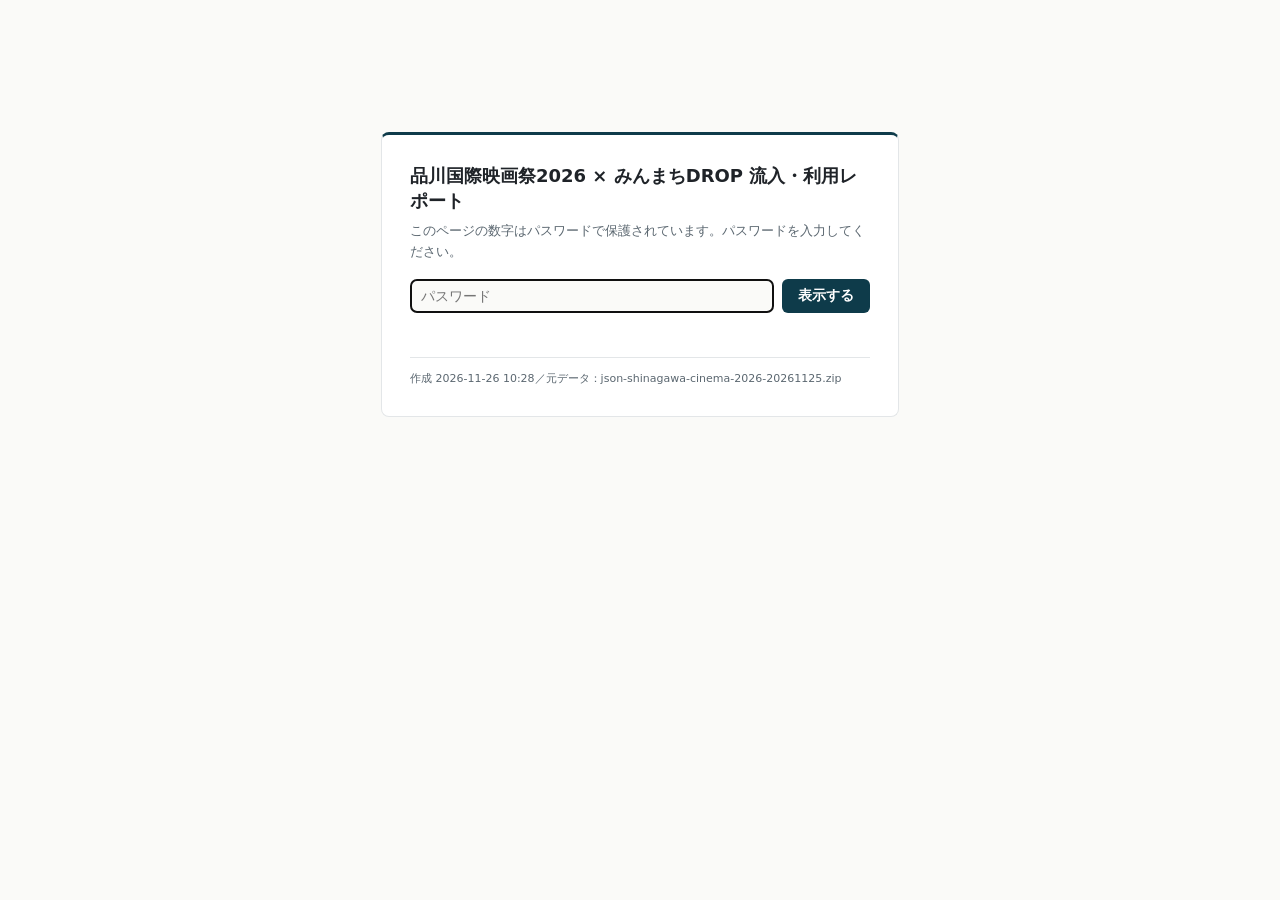
==== commit dc25abbc: "add" ====
--- a/ShinagawaCinema2026_DROP_Dashboard.html
+++ b/ShinagawaCinema2026_DROP_Dashboard.html
@@ -439,17 +439,27 @@
 .sc-chart.sc-short{min-height:0}
 /* 4 の読み取りの例 */
 .sc-lyex-t{font-size:12px;font-weight:700;color:var(--color-fg-muted);margin:14px 0 4px !important}
-.sc-lyex{display:grid;grid-template-columns:repeat(3,minmax(0,1fr));gap:10px}
+.sc-lyex{display:grid;grid-template-columns:repeat(2,minmax(0,1fr));gap:10px}
 .sc-lyex-i{padding:8px 12px;border:1px solid var(--color-border-line);border-left:3px solid var(--sc-hi);border-radius:0 6px 6px 0}
 .sc-lyex-h{display:flex;justify-content:space-between;gap:8px;margin:0 !important;font-size:12.5px}
 .sc-lyex-h span{font-size:11px;color:var(--color-fg-muted)}
 .sc-lyex .sc-quote{font-size:13.5px}
-@media (max-width:900px){.sc-lyex{grid-template-columns:1fr}}
+@media (max-width:700px){.sc-lyex{grid-template-columns:1fr}}
 /* 結論（リード）を4つの短い文に */
 ul.sc-lead{list-style:none;font-size:15px;font-weight:500;line-height:1.6}
 ul.sc-lead li{display:grid;grid-template-columns:7em 1fr;gap:10px;margin:3px 0}
 ul.sc-lead li b{font-weight:700;color:var(--sc-struct)}
 @media (max-width:600px){ul.sc-lead li{grid-template-columns:1fr;gap:0;margin:6px 0}}
+/* 要点カードの小さな円グラフ */
+.sc-mpie{display:grid;grid-template-columns:84px minmax(0,1fr);gap:12px;align-items:center}
+.sc-mpie > span:first-child{display:block;width:84px;height:84px}
+.sc-mpie-l{display:flex;flex-direction:column;gap:5px;font-size:11.5px;line-height:1.3}
+.sc-mpie-r{display:grid;grid-template-columns:10px minmax(0,1fr);column-gap:6px;align-items:start}
+.sc-mpie-r i{width:10px;height:10px;border-radius:2px;margin-top:2px}
+.sc-mpie-r small{grid-column:2;font-size:11px;color:var(--color-fg-muted);font-variant-numeric:tabular-nums}
+.sc-mpie-r.is-hi > span{font-weight:700}
+.sc-mpie-c1{font-size:15px;font-weight:700;fill:var(--color-fg);font-variant-numeric:tabular-nums}
+.sc-mpie-c2{font-size:9.5px;fill:var(--color-fg-muted)}
 
 </style>
 </head>
@@ -467,8 +477,8 @@
   </section>
   <div id="app" hidden></div>
 </div>
-<script id="manifest" type="application/json">{"generated_at": "2026-11-25 17:24", "input": "json-shinagawa-cinema-2026-20261125.zip", "event": "shinagawa-cinema-2026", "period": "2026-11-02〜2026-11-14", "files": [{"file": "mart_ga.json", "sha256_12": "019d250eb2bf"}, {"file": "mart_action_drop.json", "sha256_12": "fcd1393fd745"}, {"file": "mart_user.json", "sha256_12": "5cbb7d74450d"}, {"file": "mart_user_allevent.json", "sha256_12": "070e3250c05f"}, {"file": "mart_inspiration.json", "sha256_12": "1908e34bf6fa"}, {"file": "int_event_master.json", "sha256_12": "b80a50537941"}, {"file": "stg_user_persona_note_expanded.json", "sha256_12": "3509f58f5d49"}, {"file": "品川国際映画祭_アンケート分析用_20261125.xlsx", "sha256_12": "d69c801c64cf"}, {"file": "post_layers.json", "sha256_12": "98661957b697"}]}</script>
-<script id="encrypted" type="application/json">{"alg": "AES-256-GCM / PBKDF2-SHA256", "iterations": 600000, "salt": "RyY6a5ETtmA1tu1ORR3lpQ==", "iv": "sntFr0xR1lqbMXWP", "data": "yzIT9WsYHoCQeOW5ZM9E3dBQKzHvom+2LCz5i9Or/+JGNFbOyx3/rP7fSvgZugB6oEhUdAHuiMvAH6NB6e8GHqlI5ryvBJiphkrvi+qmPKuvkD0zkeLGG7drRw03vjSyROI1ZS1TMMFsoreHOhXD29avy0fOO2ic38oi743l9zah9/nGbxdvYTKOsSGYOOrF3tBI1yVoa4Ppx94uq8LRrA7SNo3lJYejeJD8k1Dzi2QW+TUbAY8bB+QiOCd2GWZVkkbEPgoIxkfV8vmXWek6BnX8e3Fmyc5OOgDBNd1JprqvrxayVe7z9hO8OhX4kV0AiJZMtQrVNmSKk77aerEjNMiouTAsGMYZnpQNIMMiQ1/JuJm2ZDBrD0b65U35iqNhYo5lHYEjEtogueCMOhyYciYLwrvB+WjQ0VNhGTUhgatF/Gq8hCjVsDrzsOjWmMrsiLbyyaRtirHdO5FY0WFBU4dmpQfGjHbuOaDDafDSGgX7r0SekdpVtxMryftJU5E+d6LSoKowRGYmq4lZTutvoIxsUepWF/lvA4q2w/XWhvdCcfQC1VoIIbXP6xC+MZgwjz1nvMu790XY8fhPsilB5yelTOf2ljCuf9Au1e+AOfs4IcXsj4F2r6PjDu1P01ViZnnFhulT6Z80KvKYZblbvdS9uSHY/DKIJPr0XqnJPkR4vb+GUcey5dSKjg2eqQzPqHBhh7quch/R9i1lTt2teqhyZA2xJus5yAz+mmzM/yvsUhxXn0Itf3L0AgxqKWakl66bdRslBHxlAUYTMPs6xrFuQ/vxUaRbPtsLeqFVn2mQKcwfbLrJRNYcUOJrHy4fWDAba5UcprGAsn/T1CId33Jk0AJvjb5P+0wd/ZOAc8YszLscgTSapAr7Vw+LIUnON6ZaWodIzMGwblspSycTgKtOpM9KSmMaY+sV7S7T9CNTrvohpJtGwDgpVluMHp6UNXd4WSOe5/UjKfxNNn8X1IHKI/NbtMAk+BlwsnZXHzZng5YRnBmp1//YCugPcQzLl2M5OOLjDkEWwKCVPa4rH7yjoNfFmGAnxnjzKsT8Aj8C8IGl3YdZLZgJw2Di+o5tsSxxOvm6FuQVSL/KoVu31NqBc6hUcnDlyoNp9sqrcVsfWrGs8B4R8VgMayJ8tb/qOzda+yEX+UdyXkA5zhFTh4dxXLJAXHKgo+bnd9RwoLcGVRc5xm3zY2Ysz4k/f99fxQBD4gqA+7zA4yy7Cinhb/ggvzaiw8xb3LWG7dGBF5Rm1BbAL/rx8hPJfCiOM1xv/Ll38n0LGiY7Jp650mRSiImb/Mi/hAnC1VLYZJHV35NXQKR1dHs/XpC064vzaxhtIh0RI6Go0UcjTo7I9VCViLHRvJ7qsb/jiosOO2gbFvjL0CjXKDreV4UtNi8tDbpqNP1GITGK16ib008GrBZboONiLn4MI1JyTyIY6/JjFzVPNBqHaOI7AGm2I0qAzKHwXE4LC83krYu5tOYcXDAkI46VhVhfhWiYfi2Rd73YMn3jQyYkMWGR5K69DYS5U364U3WxDXmoBtJTUz1CExw1T/jBdzd+UfgWv3LO29iiURxKx8U2eA+MhLHvcVMCPZjQZC5R8lv62RzwK7p43B4JNtzuek654KnSRAE8i9BkbKePMjNUHMYW76jBi2wsrK0II7d5zDwyH/X3h7bEWDAfyOTTnb6VBaSDEF5XmEMzU1Vwsf72YhAprmxNMkEtHyIlq2zOzAnJzPhmK+Hwv2SIfZUkkRcLE+ZKwKU6fZRN1UQsRbX6ZY1V462cFr50JK4S8Svr9EtcuHCIOJ0mOX0POaoqB7JZq0xurK/w80qjceZCUw5urFDjPnUCHMeZh/YQTgDVpnRhr3qdATtx8nnbGI8zOrlBFx93RYbrP3jRldom/tQIXCB1hTp8sD5hYVRrq4vgyMMgf7dYP2cFjttDE+9P/[base64]/R0/0qufKvRA6Ha/eXyAFDs6FwtsIlTvdLnhoIFTaMgkrHdA9aV72W4Ae+zw7GgbExbGSYKaiPgsQqwaOn1Mx+0J5LEBjP8zsB8knUkFAYHMP4agyWV9nF/olSioKDvMJsxMitMKBWA+ABdVP7DQ1SZixElCE7CakWKQpOfG/x2IS60neaXEnsj0yEaXr8w9LKPqo8Kp8J/L2k1bDKY5rwT4F5LnvQW4S8psazW9tw3BP27tYXnqjjFyW3tlODtaHKYqlGvOsR/8f/db5caij7dpvwFS1QDgZggExrqQztQr59WALkfl4NMf5z+8U1y4h4BKWxQzegkWdy7edEJiPbnIL/GNYQ3UF1rqfjB6Z63U/nuX4e4yTxD5t+8euLH497EsgAVLfNNA2JmIGb5GVzXDLtiEUQSNeeDId2wDZBtBDegXo1rqycNLz0i2UTZWkCglgSUiMQSzN/[base64]/vVk7f9eyFVpoOzSH/[base64]/rdN2+KIa8n+0/Qwal+0gjCCCdGeAM1hnnoZkB8Z0z01zY/m2FtKYbfTNSYulVTwSqWPlfl3qa6ZBRhwhk2uqsHkSM6PHCAoE4wUSpjaFOfWTf/TMkefYF09NlHxOER0sONqLRzHN/2ZxnoFvhq6j2bsdLR+s2j50CB5r3YzYM8NmgERKYOaDH3EF5+j0vM3GsOmkVs7hO1iIFE6LHFp6r3qzfBqv++j9cvya9PoZ9Ol8YUBLN+bnTW9ENfGbgL3SYDWJCGk0RZpGcY9MqtaXBEmYxD+nmWdBh5VjuUEq+xdgv8X4zTHrOigHKZPShZS/46YUhVg9KNF/JGRbck6IWr1j7bIKlhWR8TH7ZrbfqQ9O/2Q5A172YsKbkNFL/s1Zx5STgx0ZyQkPJ7xTmvgGVuXzrnbpUrCnItUbfZFz/sGZOW6pq3Kz/viKxRLbIvvTVnvcJrKX61mUwOcxcq85OARDPoN9RPmWVWHdk6FOvCX60xn3ZYBT4+Zsp1ZJ2v2eN10XXvzX8RnnpekwiOnBw67XkIqoLhbeby3cCjmdPIEgS6tq9KT73g+Gz4bRI0ykdr0llkQyXagpfcyKFTqqoTTa/NwbKDOoKSJH4X2BxyZqb+B3ZrFmC8nD1mrkemewF1vtqK3aMAFs+HwemBlNGXroT+/bu2IabOCJ5FdVqG5Y+DPKnYkJRSdY53zapngj8aamPpWN6QBjBdjF/xoCj9xZRQnO3bDkh2ja8zl4VfInH8Kr3iVzP34szlyUulCGf7TzyZkPolsKzjHDNv3UDMoywMpTd7wgFN1bpH9a7r7EijmuQIdD9SG/8vO+DP2Skv/V+j/0ZIHnlq9lI9zibvj3UpL7bLfnplie3+NOj/Cxt+BBddrzvlLFcsY8UcDeI53qHiW5iHpBq/dnItSlYdrlJ9zj3wPgkomsfRmouQ3HK4Qa/h+YzkS0053n3XisgvcsGK+/f1wDXmevluLYZDtN7yhgX6g5uMJ5fC7JpVUMeI815z1ixQSmbCnrYmL8FcUH99Cd8tUdFFXpwHfTZaUKbT8qipoeC21TsOCp1+HKrSuFbx77H2/qC0bvwX/rDF+BodRUj2YifeA/Yqt73NJFdEfAhfkn2tvzR1UBZwHeeLtvVRByvYNpObq7ZzMeR1S/y8jZx/WJRwF0ERryQ+3v18s8lVxlBTFxMhmGzao6U/j3ci8aAAB/4LKfmGh+78X4FCIZEst3St2DgD9X67vIlg62y40F+lsO6aTdFiYxlvK24mmIcMXTRZabqavDocC5Pe1P1xvKH1LlOu6nwhdIpRkgN1rrR+WTsSKG0bbJhObSd9t0JqKlrnrsRimjlhRo3LrKtkgnV8mkp/ZGDlC4cx6IebPn1xi2dvqvHFvoiR+360Zo7sx7Kq9xJl4lGnLX0WYxXZsGZRizXZqdtZROBIdTdZ2TzjeUmIFQMCY+Ikkj9nIhsSW8La41bSjJlTUf2pQnQmXzO22Qk4OzEzP//ra+PTD2xxteym7vo63W+bMesVjv062gLfIREQxr3osdb2QcxGFnVKqjeaB17egaWwtfdm++XTskpGkKWHpEuO32Qmj6nBuoQiXm9rWDKMwJMBiHCvFDC+/8ryBfooArPFDpIKxcP9VBtojrAXYL7Ixba44HwQbm+jqTj/cOtq8nVaxFT/r6a0Ea3No2+JhR3mJeUMiSQ4ACgn81ICLLTOVaqvV677yTDb3DEFW/sA9OuxjrOl3dySAGSBzGMT+0dlTaZFR4vOAoe/[base64]/NIkwhdAkgZssBbgs9FY3PCnxfXnmc+Rp5to5KE9tr9/Vm0kyXndGjRiRZGn12l/A+Bb3fUY4neE03ETDFxw8M5iWJ9on6V7MSRRCKG8ccZNbDqyGWuRtuxGEiD1SFNRJSxZScjO0z/c1TwBwtBCNe5ACx1BiGj+C2dT++GLbn3I19HW/4hvibQT3A851IT6F6lX/JKXid0nOfnNOgOOrxUBgqMO57tDZxjXVcLsZ9+GSlBwTR3Udyn6z3JvmQlkOLvi1POS4DSvwcUTFjqWESjxp0yl3KD8NqkNvDhwVTf7j/Jq/uMLIfmB+EiU4Krqz+qNOU+ZSd9uDIw+Zg/3QtMq5tmlgXS2kgmf8jGDfD6hDMxdPHF2K3frANyv5rJ9ytUzo2HUgeQiLNLi5EEBpm02XIadZrs4SvieVT2AjrYd2YpVvPV6Q5acu0TIuxfMQLTj3gwGJtDJAGPN7A0yDoTxzBf8XNfeZaVm3/yONeN3+AfMPcAXySqD1WJZZSnVHC8gQ2y0TfElVbQpbwEZMcPDVvcLrwRrVc8x4D9IzJlwc+zAW/pTIqbhCts4uAtlqoRRiESrSjU/4Gy0fNxsj2SmSEtlmqRx2n9hs8nTM/86Jcmsa/edfsvzUsomPpIrHP92LER9KQmti7vWyGgi1SsLVnjMYJuv2HBhQBrAL6QLNbQavNaEv6Yuier4LQUYzlGjTU1d4pXlm/2mYjOHJihzDwmlgUP+Z4VlkXHVvcslO2ucdg2l4ddU+PsnCqcjwz7A45SSgcIN+6vIwWCfkPt0akNBw2Tl5lrnDsj8fHtLSBV8Xn+69KbUQMbtoHvbAblKnLXmNeN/IvNJe592Mn7HAlDoAPXLvt/ltPhciol/lqpFepM9QzIYnwSWrbjFX45AYA3kXN91//eIS6yu64UlfY3Qup89RYzRGlbthHz/yosVHVTQulb+J/UE0jOiPCLca4nKptoXJ/bEF6Y0/zC8jjAGxFPYHJSd6JH2lPtaKoLL9O2XHY/J7hmgiZLnOoTz4VMRrFTn41vn7109Gg7WwZ2dFkhTHHVHadf1ixiPG8L/HRA1+3yl60kmmB3Ph648uIAOVGr4KOsIRiYBlgXFO/luRxHNAdiZ6/svf0pA2oJWSYpYxDjk2v/mfgoRcLOd14veWNFRpFhb960kEKuQRacZpmRoFwLI8nA0VasGnDZVGtKZueDFfmpDlMUEljDKuHDvzW/cYqc3MUGuif4jr6XjrBu7f0zlicQfJL8VkE63mZKbuWoxBSsVBZzqvmcH/M2TQPN0uCec0jE+w+cEC3lOo81V3J0rUWTTkOrLAMiw8f225QxShiiKzuCwkOTbP3KVZVzvQ5vxnjpJ4TevcitJf94vkzRs+U1Z7krtuV4v5vPHsGurEkadhO48Vvy+J459au14L+33H7EablusnpvVKJ8uA9JdtjOCAeFXy/6kqKY1uQ5fgUtFzWBjigtADbIsLCi1j8DhBPPXyE/9ddHCzRGZ7e4+U0N/+Y+wCsdKRbJxtBIiSMGWD+ViOjmEzqfmp2HPnYe3aA1/8dsDRTm5Mv65OEmnMrBDAn5aQmTYViCaR07hxu8UfDW6FirB+PnAxiA4OuXXihzuiAlzH44KFnt1wvL9/Dppv6NRMHQGZdmJR6KVAgx5Uy6IPFxGqvh4nva7CIWP58ZHdoCatEf9R7XoTqTSAb1A5lzzpDfqShUZd6FYQYEBPOCfS2AaFzxq1jnixBdvDJrQN7yxexpHOfWjMJrFlHmEN5BMwzPHNBJHiiGZtm+2/4NuLbb+2SJBf7IhY2ygQiz4VcRRV8I13FNCU5M5S1YisN37KA/Pl1WrEqjW5BfF+sLTFp4mVpMXCz+PcxfGTZPmuo94QRyA6nowAWC/gOkllJf3cib5OP2nbBvLYK6+WELe4ADWBOin2bucuGdfcBzD9bWzKi7OAVh9AsWKdt4/jYHyaULG8+tIV6t2ABLlO6aD791HZ4yCKOikm9EGfof6eB/10ytOtlH0PPwaO38iDyhhaq+Y3AsHldQQnYBuKMswnPFydFKz0G+jUa3P/KdnSe+Kjq9/IjXtbfmtv97OjjdBoKPH8SyXWVjRyAFfra/wOc+2HCb+juRQblunPfYKMnqH8xHyh5BhGOWF53HHDQKXiEENO4P27mMcOhbqdEwYCy8V2pKR3hYl0qBectU1UWmgW5A1xMbT580gLexSD+q2biJUD0hmqe7/1C94nMJpLw6ctMihAUYbvd7NqSlnMtcAUA/uEpT3DOwOQ+7evykuACkYeCsxs8DjbP/4wXfeoOAhvSQGtRk2vxnsNYBcvibKOhTWh9kfDAm9c6/bSn/rs5MwBwIO1kKEEC1epuAJ/4Ab5+IRW3y8gYBrSKg2kCrMrc2v0NX+p8w4GAqF2kENLLwilsbEo/1UyecAPiMz1/w84f8e6+fA4RTLTeucj1hJtqrzGXgvWbgVTPeHAGtwdHG5MvKqeWeU/V1/B13gmrXpNXlF01dc0UEXqrqS/[base64]/+1lE1uOeWYbC4Vq9L+yORNyNWUgpBD3xgksaGbLuK1Ng4GfiSVQeRnONR+O/Od9X+KaooJeG9KJBdDvoFE0hNpqBTH/8mlzeZIZvVy2xXTTjNUMbSQHv0R0L19JxTM5XRlIKj7zRnWMYaLz8BQrc8YmWg/JRD3CP1nUN+rEHRFr/zJ2hQDiWrDmB+y/0GhA7h0j5cQFkzRyZkiiEDxokB5/DdpElmeKLKvc9z+PymXCirLBn06o/yoGJf5vqwLT7ckPGjIegPXRZysIVF4hGt1GpKvbPVjQ3hAedkLLaBqGror+xixeh3mevyAkzbS1OI0En9DdjXitCP+t5BIRDFMMMk+16qq/w/907Hy0nt+whOTOiQesIiCbojGBTkCil0nsDgdqB1xTMcIJJKGZCqr8OMTwGwj/pqPqMWNNEJJ9ne+lOEZzV51IrA70z5enYpxeXLNggynmSmX05zZJ/2MV/qqrRmSKPY2xHHF6VE/yNex9Kvr0gc+YeSt70S6QCs3U3UTb0l3rJzTKxMRWyDTaqlV9f/prf5NzPNga6JPP+v2gVuMAGRG5xtdFnaScpmnlTThccv4P/r2fwS2oCWTInspc5GmwVXLhVIwH9/nx/c3GFOfrflQWZbhPl9nT4fUpRiNK59gQN86v1OjmV4Jx0Rvi1+WcjmuYc7Ip828R1BWAog0yMXRR+x6hldoo7D4FR69ytly77ZFbf5Z7jqDoSvP9ILPv2ph7T0M3Qrc3ZtRI2O/8DZ4Jq6hMNoWrzNXdTdfjvV4D1hVvjY9eTX5+/18VVQIOnx+45iX14Ir+/+n5NSaU4kNKC465zdczt9VaONCyGVWMYZT1JXSn3wtQGazwAbnKeDNIAjsah3Ms0EtVo41dPrCKpiQDxyP+U6wBMkNVKs7raeirire7jJ8OsR6gGLTpz61vSGpDn7+BnPIgfijvlX+FMeymS6l9up4lP3BVQcxIEnxuh5pdD0vUDhHgxBuIr+8Dk50fbN8P/AUFrne+Bn8wmMyjADJ0dekF8h5mLtjificJn5/Yr8HZ0jIGj/aT2yHWn64Rt+N7wIXXbxSvNhJ5w0g+z/uJ+nMB6Yv84/3LY5wJM+VSkTG2eobMeTMepSeNE7TuyG4ZlRJL6ajDGW27KR7McvaIzNRYOdZ7pR6cL79P/FXUxpSP7A+hECdeCtOaZw+I0Bt14/RzSr9FveUwV00upiRlxfshhezQbScUgDU/Xy5cPJrV/VW6s/nYz21bX+lNhEPpQojGZCrda6/mppGoylWxJeC76IOPFzmVWHq2/+Mgy5MQHlzVUnhJJ1OsysLmSiCno6hZ75qK8Vqn2PfbNUBXIwWV6LhIOLtAvbhhexB/69ztW7m0otrFoG+60TJsp3NxOe9ZmP2qna0G9XC5qHGzT7pdqWMK4QkcvrT/3pICsu7v95c7uH4oJjheC4EdWRk7memzxjs6GPWKNHBVmnxGmwhCQgtW9li9xyso5yoITSG64wxDXZa45XeFU2zKMaaX6toLEtp3DoPOplcDiyVARy2HOUWxK09e9BAX5KiSB6wZ39s/Q81bfYmUxeltSmjn4asxUHXtRUPwVr6nqHV5C5h7UD1Eat+wibx6patf4m6tTonW36eQAP5OttiuYgee/5PpcIppTpGC4A2vux8WyMVisC6CauSwac0j8ybJDpYQdYooIZzI4lZ6MGfzRHnjRXcJ9wiLS6TN0tR0/9kS6jxdVT7wi/+7oH/e1HLM56VKxIgHf804eAsB4sAGDuHuvinvN6fA31Z1sFBTr2n95Zl0dN+tj/9FY3jUBQ1jLle+v5ZZ2PqPgUmkvHq7+Gx7b8b+hwlBgVYqiaNvZz+dMakdR9Z4jNuiZ2XxP/RK+xu9h3LtK19Yh5yz6t6onR8D+tXpKBwxNz1VI6O+2v3Ls4/[base64]/vfXpOJonUyPhaCkrwyx9A2Uyb4AVns8BbaNUwvg6+IQB6ysRNIVJjWUl/soS5l+pyiWRc2FLtNwPoUVF87a+DUgwuwE9TA+tdrhXiPhi67Hhr3sUgFnSZu0HPdDv9hR4+Rt3NCUsmp1DDjMmpYGd4341RPXkyJ7wTHnmnVqnVBK8KEd0/8EOJF8YZzwE+LDiT1O/3QGfguUp3ywJIzfi1uZHKiF7Jyw//LN3ZPlb/WPrHXwYc3T1SenurHFCj/co3iZ53WvwVNMbiskNiKoIcKdeuQGFqNPVf01zxQFFU5BLwQ5pT6zCQFlOW474RfpA4Lx8Ykc5dW3CIZfmbhErwdlsu4UuKbx9Y3cgpoY0AjGhlNpDmMInvWFEKRkmrnYLH6Q/kyFKvp1o3+qm91ZlcOKnOdi8sy0h5IyiIRX6Im22YO30YyKjxLjxRcF82PHR7MzDtshGBRY7H1xwG99vQilZmqyMYv/gO+2pWtiIu3a4cANcOfehQjJVBdEnsRq2f0woE5EFUowLJvCyEYxvLPkpuj8oZIefENdRCr60Q6DbVDWY06o4WBjH0ehsisnRJ2YDbYzb/7Eyz7MCeXU42CBHhFVqEuLByTWjZ/coSth9CQCpoXPDBPLjKIWqTs1OHpOXNo3Zd8AJQT1HvtgL/2kVKfjSCT8szkhRh9WUMAgJPMkTQ2a6NV7av2xonuHPMqb+w/mrDPnBs6FD17t74UHjkMmbR9FTYra6Ql9z3qVFtZp5XOr/qAre6TVLvfXjDJ1AtJgRyc3//AYEc4czAPra1xsGP4BMsi+T5of2l5eT/jMte97VIU+eNA7t+UIHMlTwPo7vP1NSwIX3PF11WXtHEn7BF8OW3w7PCCZI7jQmSYmM8TnlmExgj8Nqx3oRxuFYiDL9Xkme0jSwHHI6HADxSAeAYG7W4n6UPaPyK3/YzAyGQh+tzrkDQmjYxEilaYxNmV9Ds6aavJpERckqH/JOZRBXd89cYd/+TM06nABBhoBz4VxlESYU41txgrPfrxGPlmdixgfi0roHifjXVX7cIgWZcYDypUTxzJINwPGCumTvLW4rMUFnv0KjVNwanoHZxYN6HK6TTyMBe/m36GXA/efo94PWOSV/FJeRSYeY7XfU4eKIUtgSh7UIK8ayU9gB3A2b+MZQlEnjuscV3LWqH/TNTMqcBq1j1UmuJJH5grVGNb7QHDoDU2blZDY4apTxtxdbSF/ZsiO5EZujEgj+OHVURC5y7AIelqp2Co8WXv7o4cqub6TYdFPX1d7Ny/RVZY+YhHel/bN5WVFJzEmZQm2xe+cOJV/NN9/gqayn+nahbR/AcTUUo1Cu/OsomMpQ3GEPAFGNsaGHw6Qj0DZNFt1pVF+gvz7u2b6Ls+OLSSzYVrD0TFpuudTGyntD9J+CfHpiO2bQqhSGA+JI+D+Ajmf7rw85BlZq7jrnYTz/ZIikFma5hAYuAfvFtpj2Dv6BB5HAtupyN1atDPwI1myYFqOhWeS2+OzJuNU895X3rOOLaDfR+v3Zo7LqMAuivi8j3MZBKHpFTXVnTV2zdUdek7/DhbPUxpPUCWGJ54kYfbeY9/114xVLXzY11emTUjQoycTTC1jdlHoNPVSUyY38n0sbaw56VDqUBmulvr9REt0Q/ClH+94hds+vgVM4E4QVWSC4R1wWw6q6Y2PUAQA8icRw27tWLP47t3CLmfFtfvRoeWu2UuUwwbGRZUlh5xOtdUqlY/7h/PNaT2srOHeIpZlau5KEaqCVyG4HBgqZpgBCUKfaOeWJBngL4A1sAVXGKri0AbO9bCnb6zpZdR1tEiOzBhX2EHmNcDZRd/aw2Q9DzpyBCzGd0DhnhW1P7N/DwPJJSA7M9TcIqytqg6NqFDDvMigsO5Q1eoeYvfXwyqveU8HfdV0OZEeRzUK4rbTFlSAxLAWZyVA5QRhr8l9EZXp0Rqjbf7IC2vZ6BRnucU9QWsnTNU6+ghSWXIibcdjrIaK5YoAJ6YglrfDJXjPGx9Wjt68zgxa59cWU4Iy7WAvcW8aRfrBckxCF5kwTa8mZ/n7iF4aQUSCbT5WWMsXqIAwDHqC1guPkZUJUyfaZHkapGoik7xegcFKeHFtGwvWo87j77nOBeHEpWJee5r1HrndOg00mLuhLYXrpkQhxPj+IRrJe1fEt7/ImkBwPDBP9l4+/QRnoS6ZNFnAYeI25EJ+5c8xv+5YqEkrmELRsOAiuBJ0Q7EluFXaRPg7srVJF75eYeJlbXp69XjFXFv+kIRWuHGA/RHh5S3x1t6Cafi7HwPe5spLrDarWQgO2mrWdHnUmwei4rMyS/F+XgmhAIrCsKf4lYTpiierMnZobOLIc1scvDDsYkk1h04KSClJL1Mwq/va/ui3OxSBnlXM4yGhk1P4mM7nRtRIKh1g6rWcmYV7Uut1lLVPZ2xsd6CrOVFZuhP/m1Y9MgLf63raWBxRoX1xnFPjCBJiE1xNbj4S2Ew41292z8Tzio4zZOKZ00Ia9EyttCgo0hZ3nqhjO9wV51OSEYa6xCZEPwKev4FNk5CpRfVuYfqakDiN6jnIEBZQc/h/nIXcQOWcQ7mkXgFpGFeEfmOZeC0Fv1Goi0ZsLdgocN+1aL9Cg5NXIuQJ9ea+35EormKzrnAMxG8aKbPiOh04uD6BotPnBoC9frwlYkxvcW2GgtJA1lGV3hv+qSTpPTsMaNa2IC9m8Dnn0wC5+PPEpj5OMEseneIWJLTyTx6tVl+v3WNiZzpSvj/RQL16nbUFN4XZHpHMXUwvONNQTcDfGEhZeLMWijcv+WMu7Fg3a4NbynbwZ0DhDZe2SIPddI4T5kTRykTs04hIZwwWzb/Wb70R8vI5xmp2FRYjRHlFOx1gAG8X+vLEJ75BJq7GFAfY1VCdcd+jwwVCZmsWNiKM8dfyKJWt3/[base64]/ufmHMw8ian6FKWwCVrqdz6hsVo+pp2aVoYNnzFjzbkYD9FZevYaSMyuCIERVsJkeXTVlXGbmJlabM88Qr55M7XNyJYIRrwgHXNt1/BcJKGfF9+TQLVVlGaRrlA5RvHqbSwNrVJJ8rSYL20Tz5a3rgAO23wJB7tLX20Hf8aFWUKeKfgGi4mKBmhQ1XmmCrZkvVX2X3j2uJq0CDRQzopE8DO7VSeojNWk9wcsq5YKo/xAUWq8r/CABe/o2Zubfpf2+2aZK45S0UhYGlndeo9cXiwDzGH0xPlqkhyDAC6ILJ/+1wphq4QeqL2tSNAMOoYR7ntBBUZrUcs6NTOCFYzJ2NqAj/YAvpxTb6M1lVJmrhLywJudzGD5wuMKZLeKjtpnwIdxbwSufimDGirZg1bOxs+veN/WRKuVJsD/ibGNfwidfs243q2OhOFaEfhnT7hqrreyzrMrS82RNbwuFXwVjbig7ObguF1P0PuIBCj8azrlQZnrGL/pBx2IlcjI253nUJZQ6Mu4XErv1aqV157YIN6JTvYae6Abe1nm/y4dSjvvDaL6ssC6P8UWeux9qkqrG4yeyJQKKyWHi/cFVZN888qeYkeHWgcKV50sQRj5w7SKgQDgZzDjPRoaVcPpsRLlwMDMefj5pOVj8MfqyOrZA85f8EaypyF4RW0f2mHR/cG8tv1YM8dbbgDLzdWZY9UaG9ULX5YaiElTmQMuQiIWXT1ocRkbzS21cw5jjAFujMzzYW+wiA1CNVAGciKI8YQ4ATy4/8oSfhxvs1mPMYHWi5oBVySBf4RkpGOAxtbcrFmjP2QvoI9hT693091M6hvnZ07ggixw+gZwogVmCDBjuJVJgHerivGgoxFE9WfSqi9elAqduxLeSZt4ThPQsogSOYHtfkDytBWtcOaI2k8rrDFYBjzLArNtMlRcncyK2fNpzom/xFn+AJdkocm1+dZFS7hkU6zwVqd1v1HmyFpF3OiYEjW29ImugbEPETzQqa+P///UJl6lTEoNwqrGCYdbfsUPNZpUuYmMZpOSvmTyOuYONxiqQlnOPRsub+19UI2wvIiX0i0oioRuhwhyOLc5jesO9+QW15PhbrZhNY/UQX4NJEGCUqoZDHhgjR7LQ2UsE8pndbse7u0QcZ7p8hXXl6JfDZwqkkeCoU785iNs3CZWa2CZhHz37GR4zeVPg94yBX/saBhvW+8PFunsTCT1LqXywDCmTA0/lCfkeWNFxyoTMCBd3Ya/+qfN9MdO9cbp8vaiB+vBAGosmcVKg0F88DqBb+DKqFX9OMqrkaCV9sJp86UoRxfeEKonw73rO+2zqzpuQ1zdjxr9WkpgkGsJjDDTSlLjLg/hh8edDiAqUpzU7XibHt4db9hfGakp4cCI+bS4QsCMKf7XCF1ocLaNvQkg9P+fsual7NDtk42Mv0AuHusSIwNglCmJbM+BLPh96FOkEA3OrKsdL0yZclZrekY0jB2Gtm1OHvjW3HNmyc2WRWtAov1h1P9btYZLo+/1gNQd2Wf10KxdITGAMM/KFdPD7h+gPJ+8c1lQ/Uwif3h0TNzmJryI/42VHLdYDFrmTCALUeZHzaOWTqQlXvX9k0lUSJ2LthFbrlbSLslARRu+CT5KSmlpEXxz71PZ8h/0HnK8vhRwHivOw3ZkdODu84ylYbhbCTcmdo1VKBTJ2/hFXXLsS+qtVGNoi9bR0iTLyJvpP+KnPgv9EcSpuooBcAvaje76Fzyn77JoOO/AxV0lmarbs648V+laLX9SPBlLZ5qc3PPozpXdFMwNmWk5B6jGMB/WvdVEkD5n5TgQBfOwHAv3I3Y+2NuZdtWafVDIfNho1dsfvV+oqNMcgrxBY0FGKiiFAvVmIzKa443Rfw2rKk5zq0+pOnIBmy3i8dmNwbCtWiQyTxoZhKomVXnxOz8dMJvGWc502HYKc3Kje7JKUJBM1N/o08vNrAuKz1UKdLwNk9cJMTVy0mU03/+WhuDvPmKhQvRfgO9pZ1sXMULENRgKsD9CjPQC3ei+gLpOmR2ixw5TWrFQbBtPecni2dZxXgIqpGZejRaCcoOxduooeItc/SxHEvNsyz82GcghG5n62VA0FFxwilVcAXOfoJyEgN/Joy3R4ubTbIXVjRUZ4fxm8e7j/s6BAGVMusikS24JTOPsfglIFTz+LfEW4c8w2K01CeI+05nMM2pK66R0AEShkEpIGQ30dbpP9rg/op1k6y/vP0IiNeDaZBh3VgDLlWJSRPcVW9kvVsjEfzeiqxJ8XLaYN34eaCUUTqrDtUe9rST0IvzB7OhRmWro+Zya2/7WKTMyx91Kx9r3PDgfEV+F05uEcrFnRawV7d2kl69Ta7JJ8KzzNprftsuQ+yQ8vnRll1giitTFtr0jfSS3h1kVhzRU+xf4tEEdrI7/RIHfj2pXWiqBp1wRCyG5t6cZZyrpZ9xsoleNeU5xATOx2ZcNGiDNu4zAbTGjFG0cpPZOd7lhfmIbYDgK4pdTv9iV1sNhMk/TzkJ4ypBmr5ikSyX9jWuSKCyWlgUVQLO+lcizcdlFgMT2Z1rIbYD8Zf4mKS4qMyQEwY1+7BVefZqPqJqY69ovt4sm2QWc1Et5BnixUinLubZCqUYyIozIIPKGieOygcJum22L5VLoY/2x7QDSWWaA9Z9dN5h2d+YcW9k8X70NUJZFI1sc0SV906alY34Z0X4T/SA/[base64]/FZ8PhFLgE+Og0q0iKID7Mdji8JFvsxBM5XP34eqvjt9HVxDOEcNgRSDbyl4KQpoFc6OJ0ibluyzgvP0sEUbxkqJMWMPJAwJpQFukxbpKpm6MYKLxkc/jhy1l1oFPYhRqzCrOExmXSkZSajgB/rdfEVZ/ou4XrWKEMuSw6e5wS0G3k6gmd54HLTM88YKiXQpbuJEGuF+kGZ1CKBwEnQRjGo7zT+egVI7TmVp3WIA4+COhLSeeoMdCVIj9GAJLvIciAIUtP7uM1aigs7tbxo6I5ShqczUfmkBEa9nAVjELgPIacWzbF82YXaYN//VY4VpHAxZXAOOqfmmC7xGpPRZTX+uxUez+7FclLmdh1Q9Yui99/U91K56T3dBwNyLsVAgr68KwO0Y575e2VcjAzF2ysFxLQ8tEsI2bIZ5zInaRb8+Tl8u0NgDO+Fvufou3iSsT70XH1HwBbYZFf1jVxNcfW0UY5aUfsb+kjpE3P8H2PjEL0dKdu/2l1DqWQ/P5TVq6ohab+EqSC/8SjhrQO1UaJ09sE3G17aBoCMo6dCVpZjJ7Sz20gLeWsUv5fi1fYiJSnsvPjh2KO3SCiX8fKdoCMtx8i32DJWAJjMk1ZT6CgQHVj9R3qAqmXsKjwcj42oeg8Nf+YR5S5YgpLXlP8x7r0LZTwY897/MK8+7oB0wleu4z/3DUGZ2XvpLL6rzcImnVa8l6pbko24UeEVS5mAgEiMd7IgU6z1kNWkqqL01K6ilArQ/IO4X49QWWWKmUaEwALw20zbPmuse8pDwcsPtJtnDWTurmY2KRo21FpNqrXVTtMx2AJcw0qC4q0NAkv0G/HpEkyE2RkamC8ggUCb2Wc3Gpsa6Y//dEizYw5PfHs0IXo/h2zUN4DmFlNH4AaUJOI9L7mp3d55PAEFFZGQ8NUpIQ8AEBb0Mh3MABAXWl6di7aGac7URTHUa4XIcWVAix0xBMp+/eD8xQ25GASTd74nZxTVBPViJW7/6gS0KfKpa3Azi+0/w/Ow99h72HW4ew9O/VBnMbXD2P55K2oNzw63HMDQzFLaEhF0aff0aexlgLRF6thn/HTCrLkF5R6Sp90lqjS4sdXMGtBqKPN0EtZ1rKLuMZFq7EIljPeKSJRXxfpoIXD/bO+r9AT4QAt9eGQQbzRh0CHTz0bUxNNET6aV2BWHdNR2arWS6+/2Yev5MKGVm9PS5r1+RO5/Becjnr8oi9P1TYuIGaeP3pU3SPDeE37ff1d+1FI1TLiExjgW/nownPIg8P/dHu8pyE/VBn3St+BRhln1/[base64]/3XZ7d24RQDTMsY1gQw7G+H3Wg31XWExVAzeCbu2bZ0rwtkeIZdFT00Eqv8udOqVqQUGqUEzbBpueW2kc3f+nUC4+n+d8NeYbKUOuCVII+h3I5EF8MRKEKbLwFlfnBZs/8MFWg1UA+fYuDLD2oA6E8vETLciVIlwAzSR5fEWn65e32ewP2bCypiXwC0/uPYCpqkxpAk6KZFk9JeWX78Dv9ic4jJ3eD3ZLj4uWr7hl15II1Swy7r0vFPl+keiHjSXNCm4mdNXA9zaD6azftTlspeKSudB7fpZUpsC/Z5OyGDzhhLKv8vulcPVqYmcmaKpF96pOnsvy6+k+6lZwykDnU2dvpxomFi74Ytf81c1O6dV3m6cVzuN3yeVbEbAwSVjEAhyPq4KQyLObYThMWm6Q7pD/4kpRaQ+Xc/0wHSlQVD8RhSLyrCYmqdTHNGahXYlmwJzf7gVo56zcZGQx4UXHaxTKWMJPuGH+zjrb6l8kkO2x4y//z0gHX5UZe1C4E63ez9rnluEWDZR+6xuPk3IRRkdN8VzrS2DRJLQOleJCjrJd56WWWr+yAtoJoH7cHupdFQkU6etCHZ8RtoiHmCMf1EnjSl5WxjP0eTMUUfDEBlUFxhcriu8V6U2hRUhXC71upTO9xBJjQ9cHZqqdFgiAUJJmUfss3mxqi/FuOp82nR5ZZtLBmbkqiLYuV/4RY37cVryBJc+ftxbPy5rBECBBe5BMq34LcN0J7HI1iIw6pqss8wN9Q7BnJUIfyQJPCSIiXAKmsuWzPw7R66+iKQMWCG7crYb8MBVwZeCRf0gfHuttKthhnbyf3d5nGzVHY0pQYKYUrclQ09S3e4aFFsiD+qS1wFwJozsrS9QDHaHQ9FMUj4no/O+XSXz5zGDPPYR34SFdxmHqZ/mMjRBhlFpXlh54WRm9ghFLy2DqMznp188rDLa66ayg/Iu2P3z3u7Ki1jZ8GmpSj3kySATKNMtwVevleouVfaaIRjFxGP4s+KI+ZdjIgr215aWVd3dT7EVMJH8bJSkmCzp2xqgnERakWW+OmiFNPF4NjGo2mNNYsLMtMOYOHAF7+ykM7D44DLslD6XUfK9+upTY4wY+sAt7G9gZ6Ahl6Ncc3BCaD/tzViJjNVTuBZ2wLKTlR6ga5s2Z+1V2i1PSsyQiJNU6vg13peV3IXgYkrcrn2UwBzQavBXI2MogqMEpCH8LwcJQuwYozjTSyhMoiQCjh2ESUk7cmHis/DGmTL3lPyE0UezD1jLH8phfxl7SiMPwYcTbppAnvPQqrcJag5qwNctIY6Q/CHOVVWYz+YO0Qa12yjk8vWqKOshGZ/d+QKrJjsCMUbYbviNY6tit5ADdXXVko7vZDUoLuJcjRpl5Iq10MgdBPP+C0kxghITNqmv/ILfdMc+SVnhibnIzl+Q/5mH3ID3SewJwe/PP6dJGsyWp/AkduNlNaANPq4VHNTpbHDCBUHDc2dmKTB7I0p4DadpZ7Pz2rrIVfsieK5a1Ik3U7uVCUo41XDIu8SITUh57WbpwTLVTM2eCvMbr0zphCTBpDr5Cr6I5OGt6g/W7dr81MEv5qTrtBQolXx8yMBkmGUnMt0WAWWRmvuS1gbVntGTQ6midw/HAZ6cNtNdXbgGlfr2USEssf1vyRHpt15jJ1kKn8Unf5NR3Av8RGPdphoRk+s/YhbWbEkT6F4OIl8A2J+6ux7WtGVt+ZQTa7uf9N4PJNY0Olxv3reuGhPlLO19imeKFWaUsbENBJWwtPIfBwtQUXguAr0cDQrhU7xBrP30fwNqLepbI/7F9ff5dmpYUC+jYBk5LLnmU1+tWH1Kp5zgeBenDXAuug7K7r7bbkPhAAgnrtIUdTgrpePsIBO5Jq7CznuypbtQdqU/vlLdWVluBXu6K74N7/MAAB0AU/[base64]/[base64]/r27z/Rzg+b8iVTr9yUKmImqEjgGAzsvPRuKIqi/7h7PdjIJq/OCvhjZZMiFk9EYGaZXf2cbfn+6Z3PxqEQ7Nh730Km281nB5SVOCikZOb/[base64]/Jwe34p1ttCXoAZgjnpm77nAb4a+L89FwF9ctz6OHajGJAvJusjNP3DgePHJ3DoDF1peWW57YLjHvHQLA0rdtRBa395yRtirU11F0+47TnK+lFYni2lgYb69mIQutv6PWlKSjNrKUX1xSzvzIQisaQgrZOADWeeuNCj/MqM74FgP/vAj3//pCQ68mFrx1nIf8yRiO5Pg2+51gojNBqbl680vA9NnfieLSdtnSkS0z5uyum/xwIhzrqEsVdeqgeoxYjpKqz52L7HCrht5On681qWJCVRWU124EkWMc6qGkhT+P89PPIuKErR8uyGIIVr8x00wRfjWqqTsFmbWPBZSzIj2eLROCmjVotUNpp/oiH0ZcRsKn0ALuxddTmhfdLCuHOeje0Ra227o/uD44Pa6rXilfdL28xdzcEKnQByvmGyHsbPOeHzLOjm+ZGDJ0y9ziK5u5XCc6bodp3BtAPN7hl+baR0KTNkhZhBIuRdYGu5iiiTJcHGQxyehVmA8RSAd/akj0RPoZpRdVDxGOPECyDUZ2czkmrT82aOVzg7HhCrNnRkDPH0AR9OHM/SBhQtAjLR4xqLGNpdrkTeoB1cCPhPXQbV7CHZnRRtoVJHruESC223bUeGRLndOSD8FuhyoR5GRiNN+Q8fFcNrEGbm0Vhj+sSpI+ork9Ho6EuHkPapuHzCTpH2F75bk4jrnp/0Oc54P97lU/GqHmWY42j8WQutGHAPw8nX5cXxHF4CAeJjv8ZcEcjIkBEHkGfLh1pmVLll+4vlSQUGBu/unEBoIAYU+y3G9MqXANzwYsZibGUXmveLC0xP91u+oiIVGm/MYym1uUlpPrIg+dBQFUGSn9kKJrNtgTMHe5GjB7Oo7kL6zLNnyBcSLBOq4YjTVjukDrXVDM7RGMorJ6R/yl2Dw5bMsmsj9o/DGYcCDI+m29Iap2oqTf78tvC1CXCJVSBz0JmBjfhm7gcpfQRWPR5jl8c0/jucPsDR0pVtgePhqW9twvXPNs3/saHQGopRv52yLS+XTW+CfKLAOl4/aBoUpU5yepTuJTXLL9OafXOXhfHNvJX4umNd2NY0mlD7qNwP7bWmy7fZvDHhCQsMsgEcoihzqVtGVnIYk67JexeXpZCsauIy06gL8Jhx3p5v+6s5f1qzGLHimswVBNedcP1yekAg90yqMDH0J0elBdT120i5PgGilANcEZc21wpq2vHiObn/KeKtWvb8RVNJLvW3+W9lPzf9Tp8SZGPr+v71+ownry3aMGCwxcfUZAjtaySA9L1oYnotb1BAxyZiHEgVN9V6kU/kD1fs0zv0PwG7Zwb73Y1QAib/oz7hb/JlFfupBP5TtILSUimg9W7bjtZS8d/AQRW68XXVWp+lGi4YT2VElvJWVBJBbK9GW7Txnr/3BmlBp7TrX8IAZWEneF6oQGQR94q1whvZ1YU0GkvfWzZ59wPg+GRpmdp4EdD/RjDXoewGjoW96L6WItye+DnJDzfQmJssB7k5ug9v6MqjbEwHRL+fGWaMTWjCMwEtXDGqRdpOsx8IIcemaeGVNiZgOajqN1/7sYY4yGAFGYfCvvqb47Gmi0BavRoE+dKPa+LADkhHf3o6KBURChW41tgxKi3vRvkrk7JDPn6qIwKwqAyYi3gb9ervTgWa27VVkfpBWc+g/Uu5MVIwF/p14N/e83NKCLF8J8BG9Jh/tle1eCGfVl5QMtbMYVB3SGlB4zccWVsc1sGcwOHK6xs8vD3dasLa6BrKB+l5yHLlcS19ZVRUPV/[base64]/3ZNgdjROCy93mzHdDVg6WFW5F5pGaJaDjiJImhpyPUqBu8ZYgL36hCQpIiUz/wH3Eo0URpk/q5sBFTK0w2hGqsgZRtdD2O9ywOOEgmZiWpSkgMWvwajLTFidbRMOTPjc4v2N+SDXnrYjafs0rGX24TwrHmPSdGy7Y1D+TrHLrECkjokNck2VB7qb5aijF6RvA3BJJJ78P+pGX41HmbS5CvClQCaq/IzcpvhDfaNFtdQmqpqWs/mTTKvY3k5otyEu7oXjK1MLYjeAF0KZNlmU6p/rNditKZQfNQM6LCpm88Aj8aQLpnki/xLlieRgs1E8GuRhVrW3lEhCR0CTYi+4+jOzs+NxlCENypHGtxEFUkXAjSxbAZAvkYEBtqvTh5DRaNexRDnlPajA73zrwQHBZUN5NhDFLhAP3g+Xgm2KzCnk5HUjoley3ksQErOFqQV/VsIbrUDV9V72OUiayGctcvkE0MN1QLNnrlE8Ymqs4bQku4NX4CgfdJInvI7/6/lBnGjZSE02KJJjO6CF6or9xB0o2hO+QV68fdrf/d/P5GzYHm4ybXKC6bQWNZcBdzwPxX0I7nsZzIuXtPNTF9Znss5EpKyZ1pkPGFbSTD9KKqfiNK7MmJ+dTvA2Y7Q+ynkJGjmTlzFJunhQuViuHOQXh+Y/DKpWrqC9EYVNZYs30SlSM3WvPB7zqf26aVUvkwv3SfeDdPxpRqsfoRT0IPtPjOwDanQrd4pxSjtnsE4zlqoPux1I9LV4BVuZ66bN68nDziZdi8Ugi8ETgjJesqEpOuQJRQSUcL6NtqSlFfLBh5qLlYEqQtUtSednFW1MWNBUZn0WzyrcYf3NYTpsg26/z0DekyTZ+XRMwYr7g5pSdA13oJHM5a4UtjpqLFBV79p7Pr1YHIMt2nL2sS2qS6VweBiM5Qq6MGQbO2rfrz9cB6tOh/gm9jC+jAeFFYcSByB0bjLL9yBiiFhIJRtbIe4F/3NvNXmQyQhqd8j3KM+JEj7gds6kq0q+7yyyfT6HMNxFTd3/8qEECj9EMkxe0V1LCbABFvLb0SI1piaszOs6IQxjtuxmPxs1H1WFgEiq31PBTiHsZ3LMLqV48U8LIHfBOvFSwo+e8uK1R9O6BJ/9JTZaNUg1u1Ww9TavVeYHr81elxJYoPAW3t0Ce1fDCeqschujx7WGim0XxCgEwOWt/44QRoOfwoW9qULKzsolWB7sKSk44d+bZYAu2o24hms/M1fRHNH8uDlvtiVwUJMaL62w/AgP2HjaY7tFSWOD++GLVXA9dCKvoz11sB+bzJIuC5G3Ju+A8/YEVwkG4wCBAe1Tu/QAEIE5SaU1pKNSbKVQLsMpyCDnI9ES2TiEid3j47qCSpJYvbqEp8x4hipIcu9/nxDDQXYW6EwOjpWrlGTwR+i3lc6tWXtgnqx7rQKQaD7YB3jk8izgwpzRjcJzE93HrZKTYETh0nyV88WDJIWrGMfP+lEpfh2pDeLQiNzvaMVs4GJqn1XBByav7SCfuOx7K+ekh2YUgFqxEd6IUxIVaQX72v/wbmvSwpZUM0wsjNyJ9OiZ2gP1ROZzWvO3bXLqSXcs3Dde4gYWOEnhXzR6nP3AYYmJGjq8Zfh1yeHzCXleCHELlYcIOVeXqhcaLyJ/9uEagsWyQEBH8C5DYY9MiJk1UnHzzts2wBbCKFL6nHVJbcuO36/qN92FI5a/RCFFa219zaEoyh7LZ5iSKeAk1nm37eM5u5SzDQg/0o1gTwmFGh+P2qY3X1RiuhEU2He8givZyaUoNykJveJuIFE2x93NhTad1wHkgEsmYaya4gB3dvmdnFVK2cblIn4cPPx/xwS6N6MGhUGLYhWQVKN/1LbzPmLIuDN1wToOmv380xL/fH/[base64]/[base64]/vgdBIcSAvB27JpXszOvy0wq/UDaTk0rC3Rleiys73NPmGZhq1cUEzynD2PtWeWWEyPvgBk6Q8BsMYymTgomdd4fJAq9vq5H6/QdFvq5v9d7KjuGGUegV9BHExuKGuvYx08NJBfobXPu03SOnJGIK7B/JAg9d/wzxfiA0L8E37TwBZIUyvZD9P6LhwdGOmRKpLrvb0lcS4JnhRhda+H22sbU1mOaLbiE40muYewtNecBIop3/UT+l9UY0CGny6GYJXw0H0yQQzeGZSzX31718sfV7lHRr2zGBxC9Rsr1I9uJFXPDYyyli3ZenK1aUutAonjoAmES9YL1Q35DB321/dlgI+CoDeSrjJ+X3kBOhIuP0A5P3k50KGozEiybVv+r2onvQSh0mv/HKDsYaVXLW6pVWOSwKyk8NDjU78Xn19YxGGaTAilQ2zsQqcHMJ7ByZZS+C0xnjpdM8OTO6GEmbvPiwFbgaPb5vV7Eq9GLkWhPlTw/KcyjbOrrfsAksdGNQ5y1QGfg1b+sFLefVMTT0i3NsmG/yDfLDCdnlbooPTyP0CfAE33jRmvl3qydQqp49GnGRJkAawVfYYbfE6ow7prB3UM0Y3o9ZQv2PD4/AYe8abSylyDrMCwx9TISu3yzlLkKZbkmdj3/MMGhXmQtMzoUdvvibfD4ZChcW0Z0ehZ9XiMfL8N5MbLhS3yxZMyDFMye2xqjMtM1cBQPlkmbKo1zqDJHhAty3geCEMSCUeMmmMaeMsAow4NJIbag6GhExL3x/UN1LfbP8PHWXlkXNRjRQyIdHXSUNLhPsR7r7f4wFS2hWTEltMSrX2YTHPXerkPa++rhWV/gU43gNkzCwqYr5+4S6Zx8oXCF+YBiO4TDaDV2DbRTINpUFk44l7Te+xahdALaEdgMZwPFzk8j3Qth0O5pHuYKA0gj31amvypU1jFJ7TmI+TzN6gFMudgNKx6DehCJ+ykzBwzfxFrX2KRRjUGKSRAVkKRBTdNeSNBr1rGzo5rsxByMSiMpdfu7K/gp9XF8BYyZ+gAOW2klGHBB7faG8sXWSou33OlXlqOIG49vxF890/ExUTISXQQbiD/+uiwgtAvX/E6j/7PCP4P5D8GsC2dFddyHO+tK1mCkjdyscJZZ0CZf/6Yaug6Xqkyi8eY4sam65Nivgd0ippqLvva2DYAub7c1Cy/Frpr55Z/DjhZzslfYQC47SPnVWesKEeByhWFHlY38wysCB/[base64]/Zbbg46HRycMjJF4MK7dlGrGnmUHv4UBLahF/Sa3YMb2LWIJxpqZBPNBhNTPRnVIpRnfO5RXtoOWH6J4H+SZy1v/0oNeiB4XG1g1EuYisrD+T7FK760PBdKHpfQQk5LMDLUODdVekPHcLmCILxQetWX644xUDpBWe/2FBPeZaJAVMxF6tTGHeXVZq/vdTGyoPDYZ1Wj2a+c1t9ylww+NFw2fm84sDOS8v6yc1rzWJzeJ1m1gcs3dpcBSNHUlkrXraNkwPCVlQmcMY2n+pm94SNQ14mxEaK3sChvUxd6QlHu05Bv/j6qLmdztVEuJDQLsXzx/TiFJvSCZlAiFwUXdIxCYmVUO7l2VJW44zow2lVTisEoZpyWTtQfqcc97ZD3VVx8V7MFVGZJtNqPNzxTReSv9bQEMx7utx5lFf3Y3Mr/JRTJsoI9VlHgzg/ORIo0pXIdUwoMjtA2P3Her6NqjVVG4f4lGx9GnNo5RWtg+U6GJbHIp8rEBEWP25CAQnE1K5+LCLfK0RmK4aY6evvCdkfpgPs5NFtXZVpeBIP2DuYefyE8ehRLpIIAVG34VLmq2WVPKZZsPyGpaN4VJjWd+5mRrx0WK9y+m1f/YSnvJmEISIfTZlAPOHuqnFZ5LzIX3EaQ28Cp0apOji+90uDz54oAo40haoMTDjLIEd5ww5/tNYRCLajTJDf4nNHVo5hTAKx9VV8sqpZz1HrkPaHbD+Err2bzss+6kzzGSQ9NwOUSPzgFLL6DGFUJxszpkTIi8phZdU0sx0ed5pXVhcBiSBquruu9Xouaed+4g4TsxBOswMUZPY6cvsc/pR0CIManzPZOegAnh45cGY9oFb/s8OXak8ai6UGicK4JWba0NSzLCHJ6iZ7jrhOmwm5TIW03nhZVVTW5K5x1aPJi95LDCuvDTT9nCz9mNrs+y43VOcwsDM6s9iRT8GejPg8E32MkeQiCC8JOQ5gapcYcZXXXOYS+/So3iab+mxrg5W69dh0Jx5xulwpyJXAjo7iLDOlnQEngH1PKtlo0HuirPO/FDG6I9QYuJsXnmuJJ2qgfzlD7sjV+wCHvpYw5p9XEuteYkSndLDJgQtpYp3JBWLS3zS+oMJ/jGY7UHBiBlkeEbeTd0cwLDrLBQSAYCM1gzINhxEEfHtGeFu5sfDUbvUp/haBFTifDnKwO45vjQETAtJMiBkdPWSLF9RJUhC4A/bfSQG2hzKn35CZ3jzewC21Mwsae9B+227UvsjagOp6X6UdFw+k2bYlj9zy3kbYoP8UQKnxP55C1NcBYD32+gVp6nGmuLcB26Kb91Uqd6UpslViV8/[base64]/Qfbx8UjBatiPx7AjHHxKdPCoOW5BhJN3K2M53RffJpQ5od/Hd/nd/2N8La+u/xp824+Pf9wTCwjDd6Iy+DK4eaRlw6X1WgQqpg41K6sFNeW4MeV7x0MqcMip8fsdEBXm4QdL0bONwfOS4lPx9G0Rx2N/jXUIrAhYqr76t+jzGNiFxBR6CT4wXAw1Hz96p+xZLx980XjshrijNRBvxD3Xnnjn3cyOvCZBnp0E9LfFd/rvL+sLvi82qsw+vSjDsp9JtW9XQelkm7AB3z7Df2QpxoXZWUfvnq3pMvaaDuXvH0u5P/nFJS32TQnkWq8LZhewxeN8X2YvWY7nvf39buzECEKvD3aLtw+pD9eXdUaHpSNKPT5IJaI8/lz6BYk2Kbh0AbvH0OqMoNp3y6B+895h3gb2tXBnB20Rppr3Gq4tnKpyGRApBX4e0t0Y7ADpL1AzN8FPe7OgWL1dlE71429sRb1B/jFmIZV4cj9ZsdRGX12OYElFg5YZ/fP7pZDL9zGwt9MYP2c0f/ws9/[base64]/dFDweFGCHdAe5iJxxqs5Qk4bQhPIZVaulClRgrXrwa/3WtrKyL7WleS3Rtq8RfXG1TmRDpnlNJzePBDvurp6/PlaxOydH6GCmegGumjwIbta7F4F0pUEy3L93IcOK3T8svBqgRqZrBHMyMtBVCQSL/qOesNIXW0Lr1qPzgFLJWQrKH91MRHCODwperacpdAGlCuhgcQp3ca0YcgBi7+em6CQvsFLFq0deL6Tn4e4WEkDT0565WuoHW/JFCb9jFi1kE95PcxLqETaqEl/Xlse5Q+G07aiKrkBP6fET3Oc2PrXuDRJ05iJbPMbXSKM1QtruWduJx84qDiMSqvHs47x3+EApkpjacOAwcv8vSbVChIDiIUC1z5pdZfQea0eqhPG1HthSoTMf/PmUJxKLo03NgkMncCOd9D7NPiaIe0iVRB5Tex2yvZ/WhqaO9XXdkRnNnSjajmPw1Zr1XHj5r29Yb3BxhvVO79U7Trx6GzXBgCT0M+Co9fTlfAph4W1XtY/C1Bkn3iCsNOTUu5GgP9IFGB/OjQ5Jjvuor9in0PPfUDEmWdSe4khk3by8UXgGoDRkrfE6PcpYiu62lCrhmec2rsjRQlZO4eBcTAawuCVkJ1IjASPhhBCer+qraKcs61Q6EeRKDpB+JrLp3mrZk3b6t4Hg4u0MD2y0+T2jGCuFCDZRFLo0OY/meulDz22oZDRLigOMoHj/LOVwT3uBvhvCFxRA6RgQZCW9gquqV0uHCIQFlXkdNjlmkDjoq1zMS0nA7C7Okg4Fc/4E8mtU6Ozsl0u4kU5A/K4R/XE0QQ9+GsyP8Qg1aokxqrzIh36OLFsupGbDhOQGnMoI2rgXt3ffqo+bdDu5ksFHz4yvsx0QXtO41GefJurUGgF7l0NtcyeJcR21vXcfRxDvgcB6qxnZSiicqCqowXXZdpUr6F3S8Ud0UXOkWCxGq7+5OupE6xJV8XrGseZ07861h3/o4/026phxRYNS7UtwJo0NhXpMJ0rj9gx62KCLteyjuvtGWEOlQh2vtQ8102KJEr8lEhchGOC/uFD9oS55UiE4HqXu20IJcMVpbYzV+QxbNBfHXZm1f38ZwEkkrm5cEROu+yrQEdih+wGjb71sCoEfVX6XLP8q/9Hh4xn4jGnIPokVCyskSath5WxfRhRfCEIeOj0kf9IQpoZwwCBlICLdzYK+DK43e7kVgCn6x+uGs5HKyKFxaMwEpdWxscg3OJmLKhOLXEqbFek/4qAaentRLW9b9/uHEVa4w21Xa95Xf6YLJ16e+Ck+xy+QE3pJp/ZbpL55XqQVE7xiy1WEHQtmN0XNvIqVsaDtfXiNHs/IA1cLCSRWKkZebSFPmfMRGFxLH9Q/[base64]/qSAULBOK5NAE+AtmvTUtou0/O7AfpHUVJ9l7/i3ihRDl1oNOXIwdh8aQyy9ExJbmPoxJPaVoED1aBwZwWqT8AkkK5JhsYY5ag+y4O9zrNdJpx8X6y2Kd+fb5zJ5EzXIR+syXzN6nF5KLxJLDUeYdntcDHipfUF/lUe1Kyhg665GeltykIqCb0awQbIbu9AyqADmB55fKdr85OA+uSLjCLVgW0T6AUzc+FTUPTF0jLX9TKLFK2lYS+lIbTrBa6U1XailZ7NnwchXoTRYmJd/qxUCEoOc7ZDL5gFjGfoXao/nQaliToQ0oqb3mgAq1StK3Gy66/QR57MWq0OWGHYV6YCr0rS6MCCgmsHoFSMhSPu75+Q4rYD5z/8oZ5vVabRf1Zsls+s0qMOkIt1KujFty1SpSypVdqSUR31lVkvNi6r/ahdbLl14VYD3mCPhjtCZTLqaIOsyYHt/KS71jVBp4/xV5C/7aVNOlSjcCaG0HJmFdq09TY4cKBv1lmPUp0UAF8cytMwgmlp+HPVfpBbvVDv/5qplkUhQPklLsyUKEy/Ubgsjx9gdccMzbStpIdlNv4+/+aB7auAJ3hMGRSfmgcnkP8MDpT9hMfFsWW4Nq3yMp5ILv8OeTnObTFlN8NWozbeyQRp8c4bmfrEt+DXVAI2eVgotP8cSVHTWGa3qs3v5s86akG5CNnIMp1ZOnQpTIWhfUDNFdvPnUTST5bIgp45Lt3cw9T/NP/zUDShrrQ/TyHpEXtwADhwIXG01KMPGCStLZMB1rZFjX2bHTypydcpCgDfFyJhO3FvWJkXY0U6ub5RqbtUsCOFAc19FC270c/ZkN+3HYukW/AbWwOrukVJbZYPoAun3O8NDFkE8AU89EZuVbAgYvaju4erTI8ZetosKJxLIfiwBzQD+JFCp4B2rqL/4uZ7KALyzmEcZRIenI8e+YTSNPsdx6COliPotb84AdNfsKCCOrQ7D5OQZAB7I5M71lvlo8X27co31bXlCm9nv/gXlBm9+Gu5Rg6+G6iFiAEzb7EsXXNMp+RUuTXFMe/Ze//h1H5eU8DVQNffl/5TSKcdcxcc4FsZO/clSiNK2qHE0LjpNUko9dvovBpQQYiR3r/Yx7fzgFbBp6tzJFExA0TmL6M6188PlDXit9WMQt7yOroNIblrREzo8eSfMu6RHa5SDsJvdXIPR7QV1hTko9iVJ2AJHTlLzXzMV3euhNljnLI+lkc56B15rY8m7GmmHFM7tEF3hY7hNgvGdyLSoeTTN5ibCM++gDw88ZkuEG7f3QfPl/Vj+RlctnbGPYi5DRftCnvAJ/dhuWylZZ2U/uJOGQx0OwwoNZX0DyhWKuhvgLH99UJuJITu0PxvNg+R2Kjo326Pk3dxfH40CcR5C8Vn2r0bgyv8lVZSl/Q9qaH5UlwoXW6jMI5vM63JqRREIHq0G3PAclrEhIHcQ0QDzF6/G9a/0qiZf8Q2hI6USOyEIc5Kyi/HbFKb5VSsS2wxoszXqnR6HxLo/7nbmDh+D/5IlqI+R+sBdLpUtZvGqQ8Cw/bKijf6+nXhRlBsFGUNw7WYs8yXxO0N1TiiE3Q2bTYVkoNgwKIEbVTQfrs/eWudHN/eCRugMVp70ygbFQv9misl4bwFzOpyulSK1bk272QBcqDAu/o2FSFfqj1zbjULbkml1MAT7RRRJ3QSJ+VpuE5REan1xfPcB4Hpm4jdEhVW+9iUJxU9ZnB2kSS+BoI9g3lPuontOT2/tFUiJfsSlEmQOV/urGcWatArJV9qjnUR+gcNZJgGwCjOBVSrdknshLffvntkz4ZNm/JbfiLseNNhZzYqwLwZfzzlnCV8rnyA3F3QFKJRmntO9TfLzwQlPYWEkfHgBPXhf/4OHxeVYjmR9O/l4TvZM8XbKr5tqRPrGmB19xnYpRxNCujVEWi8KAGYJUZNchZZ7XRT+X2CvhqELS6oaTmr0yTmaNOgoppkL8YF2IVX4VTwYc66KHEFzgwgxj1ZWCGlLDEh9hwlSJjmkR8mtoTYnX0hw6z2yFfCq9VMqHTnWNSA27Il3WAV5+hjE/6xMZE3l/U5qw/lAXs1jLfRRl2BJAMnSl4W/z71Mo4yymLOAPrtkKLawbkAwQpvFwr3IwphPQvIVZT6UR8iR54U7C0/KFWjeAtKRLpPCWQZHpStU4kFhUPaQnvO7ESbZc+G2j+BPgU9KItvVy2XuJ56DL7NJADNHgB/KSpSNOZ46Vx6oOw0bUAShOeTwCzGHBALjKf1VPyanKbg2q0lAStHsiAp+FSr8NI0rjetfk29FTzuIW3WFzQBWZj+BqTcq7jivAuLUgj0nrf7bFjf6KlJJrAxwKvP9H356oJl8cigvSVex8pUoncBONS+4M7UW33l/KOMYyicLqJxZwJ4XAXGgqgwsDVBz7f7MylhRoNnOUJoUwe948viVtB13QgrQf7x4xJyP9OK+9gJRGnLuRIv/yCnBKi92fQf9zgSX5kQKmuqa/M3bmi3wLXnDw+BbzYfqEhl93LF5GX5Hd5ZjYZ/ZKmXvIw8TRI7skbqRi6M6+/XA6aWtPMfXQehrFl469/ewqijIx4p0Y0K7qHNjwqi2lNIoTmSKzcBWphmlXgTiANk9nymwIU1vru+dt3TDIlj+2N/B2TJpqfBG/OdE+BtpB93OD9ZbV8XRfE/jImlOSr45j0YEnG/[base64]/FtjA2U3Q1U6FHcizjDAWdsibcHBPA38OSTaWhQNtkPczqN+qdBQKYpkoMeAdckPNVKZz+NcrpxUHJpsdWgU0/VzFpLqB/eMfBYSw1eQvOkWiAvZXtSs78UNkaoaD9WwbZSNJ2FrY/SMncKUuLyP4eHEh5lVIdnOh8ZGVdHPzVLGJnSYVVZ+2QNpbLDxD3rfp8cehOagvNj4Y6FIRYSlREqJtT2+HGBz/U4tUfrwM0FAvr2LTipHMfU5Qra+EqZ+FFNbnB1ef/ehV/yvZDW9YtbeLTmrD5PQxGpYegV7NsBXNcGKQH1jruw71dCTDzXrn7JZstMKcQ1ZJPno7Cp5RXcJilc+md93biPgNPgcYLX8wpDLyZEosYOMHMgUffyqNUdKT9XEOfVB8J/[base64]/nnrt6P2+IOwvoSbQ1kRrXmqwszSdR8w2co2t3C5XfaJKHRNFsJ1KRtJZRuJcQLhGAMJyFw/QAuDitzFHYCVy9GuZlPsCyr4RLbdvs3PH9KW8HMP4S93FVq2WgBy0PZ1st1LyHq4JH7NJYLMOAagKnrkjSFDTp7K872T5TAshth4M3gwy+e12ZK0vYfkJQDjI+V/giR+IyZ6+CMRusBw3ruHk4N4MZLL9aeMcuH9nO3ftY5lD98ieGCdi6scAdaaQnxHqivzLBY289+Y0d/zN3MisggtqCIAYTAvTc/z+p5SFHvE7pd/HJryaH4HvcCf6x/kT8Gu6Y040HCiE4FVDee3NT+j/g2GQlSRGeIjmxcPJkX0ztDdEevTdjVzXexfbGhNxfVFk699ve5PFcbz5izjiz+tUsCSnS4Cq2n0yK44MaMwH6ltVVBT67tEoFw3ifut0vennEo73SkYBPqGHvAySwNK2cDfVR4xkG7a2PA6J2ORQ2k/+ZUX/6GRlZ5RXHx6EMQmsoy+9xl2mClGICcA0bTENBYm0VSD5iOpatpWGz7HpHpY9trdnPyFRdzSVo0q382RpKyt7vTmm2K0k2Cvhq1A1OTIj4uQIyFW5Obh5x5OsjNjh4IBAb27h66IMFJHVLOgLpo40k+a6NJKHzV4rg+FPabG6n/[base64]/8l+XGhzm6xLIsS78X7Kct0sC2HhT+e6hAEhX7iGui+bg6zeg9B1e8cWX/zKcx/CkB8XtyqO/[base64]/[base64]/pkTmf6DhVAlj1HSe8L8J5PmZOoynuXv41rUYLcX7zfksB0BpsQiCznRBleqYJBNPxtOXFRfQjKVSfe8lwfbVgLgGrB2N5n9FSwDpxZz8s5YKucnSNK+ar47EPwIeHXaTG6FIFsiLkcG6N+qffdUJcLn9G4vykplll7SxmW7XsL8IwPK/quZT6Hqz1bwpgA2V+qZERfAktx8hmKZuqAl3jIaPl0J/2bAiU25SPjqj5xmUbee83+CZVOYQCcYmYOEY4KXU5PdRL4/vgmjSwOlMXuPcNDBYNrPmNEd9uHTYqn/pBzOJbZ5bdOEQGWFUyHLZAfWCpVhTSVgvHCADN5CAvFuZDwOjvm3mknL9f+aJIsewpMsWptcRVTRdIExG+AXegb7X9CWVTp37s1hWZtVuY2EJjPuo9jsFoVmA9g7T6NxG7k0LYJAW66+H2YWtdlCeR+4HRkqfFdZEVkHslgfx+kUhS7/v5vF1/nq2sOv6uNYrgWnLnGxpTHljeww7l3CYgXCQ3iUdbwO2MxUI63hc07HoZcso3xOv+cbQcycbvwD/hDA+cVGfZbbB2GrraY+7/1DJiQPs9YST1k9j34pkgs9brKghNGJroZQk9K7fsRd4QqMaty6Vd7jHgy+JK+Bh+XD24I8uOSvq2U2W1RFHhcdvYcYZtXaygh2PHitGrwssa7o99l2w/AB95GvNoka4vPdM3UPNCqrP/pJ866wuNhdKwke69WXSN0L0jbeNItneTMMJQeInBiY3LjW87aMV6v5iL+FRad9ELRv+y8CgMnw3F2PIHY8+lLLLZKtmNBCLHM82U+7eWCQGC/wE1E1h7pNvwu7t9bvt61p6vvNeoOx99PadyqVl/snBMbz3rPokSegDsDK1lDU6m3PoeaG8iFREw4a8CRm9Eqyd5Sw/aCMBvO8bR7Q2P3QzZfiFKE+UkouKXx7SAZXKl1n4zvzOhm+XzQ53emVDw+aeyDmOIrc7BvXrr3WsZQDjV0Yvg0c0tjKuGFh25hK/vJtZOuStARrUEQm2BGhJ51DBiEeKPFrcwKXkSGDXLJu6AtCehI8VEht3Nw52s+1n+qJ+G4Ka1pvG6UQdlZVyoR0ZMXpWULazsXlclCtik+WRGUMqsW8O/4IuF2bCpf95LgaBtactbxnUqk3KJqBJqtJh98FAr7pSC6npRypVs2XznNSba9WdXtqKoDEne/c7X7YejNKYkZ5PdfEugTNE2d5vzUQt5qAtlcM7941wgX97TXIgXLN6Y+iI/vGJKVXgj3J/iQtW3AOFF8jI4fbq3Zhmv5qG3w5Chs5NZuuVtmMzjNajwLlk7EKvSu2E04qzBPI99W0hKndVQpHhMGlXJR7vLakvXmh6OzAPUbmXYwO8Nphh+eYce+ttGNYs5uSemOkLpnAHruZEWbxlm3weLCxyPUgyXeEVPjPFSuAKWsH/gxJEcmkF36s5Yurl/HLgFypQ+/xDDKfWnkf7roEj7MvpXcGWR8yi1PRKChiqSq59cz5HXuBSaxtA6jPC7FdhzViWyFd8wCBRqkO3jjwlsATxRZy5G9U4BUmlQFAMcBCGywM3yH23ET9w4P/PHh+C4zzEBGl58kLxV1fEYND1RM74Tl+QMUEjaCE0c8NGT9TLLTPfnzZi+aGNUKWjLtSFMjdtDEroImZubXCP7MWIovTYq9Y7KPmI1BXJlZ2NoCr0XYdQ7/taf5C/7ikaaGqn30NffVUq3PcpLEEPN6vy3M8ekcRj23KCfiEjefs59F/8oNpcIgiVs64Cb0vVmKfxz+cWrg60l0/1Rtlwahe1JgsO+P14+pTCWDboUdJ/AVeJkkxs89BPvfu0q9NJPQKpxOf5cZsfOHJwPT5mg+MiA4riLTC2oXys0NSMaWycuy/LoEE8mT5Euyiq2YeBfFNLrLYK+WxNMoLVicd/2Qbk+nx1rlihf6sJHyy+X0QZU5G62o+D06LDk0uWfHI3yb5S/K+WTiVQ50KM2H31sjWA3XHkdOHh9/sC4MhmtUBZlj+EllSjkapwdbMz/dZgJlgMYfTf9vnA9SmcDuZQ5EVe9tp7ZXE3iupCG9wdmpfk+P3uPpum1KdbpHO2d96JtCHYDFr1IZ1FbeI5yWKkxZKYT5cVLbvFuupKX70a710YpzT7qRoetH2YgV/dqnZ7+mrQvysQgiEk74DnHWpdMNoxBsBRioYXkni1qp+SzARJCD37nL4a3aB/OmY2cc9PpXwZVBXx+6eO6fKmZn1JG4Ra47zT5DnKeHoT4B69OlyTl1Iid6kPn/s1fMTugryA6JtQUg1bOEKlEXmfVoDoDE/ug+KUcEP3LIGjzuTiV2jDwbQxjfpDm4YpC+ntQA0u9F9mzwap0W5U51TJaEeqU56NRQR4u81o6vA5s2OAlGX+EBUwoBqIZ6/mGRd2lYKegiddvu6Lf7937ZRBbXAi4eo3aVpXv/uLInS0QKZOppy0eVv541/zNv1pUml9INKCixOdw79rwVraYh1DPcEcxHM54FUpWPhSxxL3Rou2GzuEFZUIrbuuf+LLcJk2mew6DPTxEZt32ciBCyYySRLGxDAsvm8Pq+wSCPUYLmZglBBl9/onYJzxe/74rrG4s4Yzney5VN8Vbhps2lSBEV+RqUqBKcNTRZ1rcBKg57twBpsmf9RFaJqQEV1ENV5Lq6/1W1HQIfYsgnTrcjB2ZyNBG+Zkjum9M+IgI81368COKW72LNZ7c39V4FOqgXPlV5NWUWLeJAY9L7fw7jLQzvqNSMmpF4yriSJfZdkYblRqBnr0Vu/mXuiNhQR7ZNPzsr238HSS58ExMVCJdbfrzCfUFMNu2P7jhDCwca6Ve3SRFHOogDzqp/[base64]/5wUIjyuXLJ9AHnChgQEUlJ4JLD7ZNA2QaEG3oJA0SMmLtCvw7YaAB2FCUOcNtXf5qL823CMtrGWH7yfiMpsfb4A8To0swxJ3u0zDAmXyEvMLPJ2YRX55TvXVEF2lhTxk7JRh31F1Eon3NbtGdWvVR+a37BidxHLGUK2p/fTwzyDxqiY07QNwSWCyq+Fh47t96A/ueB0Ep/AOMDkFn9Nsnq5ruu08DCmEQhmBKUTUPZ78e6iJkBiTl2bHLfXNNxVV4DlV0FaKVEJQBJrRNAZYhjUw2zceFfUbwQ/[base64]/3UbiDR/k7+9QXRf3J/SmojU0dRxsjO2JvQpel9AHmf6D36hj+85LIoNPiaiCiiP4V//hPtlCz42gXWjHevxLWCtBqq8M+wkDikn5NrdQQN04huwGbgjVYsmk7nnNO/zeVF754C8WHEbVOoZCmaF8ertEBtgph96IaX3YtOytRlxJPmw0TZL2MzCyK/[base64]/BE4EsXoeXSOQ5SGLC7HAra/ENj/L+GORsgXhbV5y/ubt1ZqUHrV3+jJ1Yccr303Akc9v7LPF5lPnBtGXmp4LJz/TG2YavYGk3uvlxmVHDGuM8bae9H3JfeNvRom5e2o3G8VQNsMv3P2blYsK+Q0FqTbEFdNd6HxpOQkLneW/A99rLg6aP6v0OCx2VNuSyj46x3VgmW+nvyP4K98l+VvA0nL8uD2UXdATFhiVrbOsxiji5Ub0K3YkYJl3oqNEy2kTG7LVJvj3xOF7/zqClTURkmdfLNaXAuw5TaxL4djLcRkmw+N6CNWW3pEI91qi7ORn7HoPzX3UbUVQlBOGRWihK2GQLcthIT93/cb9d4R2l7X9UK9QG1Ed2BX/hABAH23TDdJtM13sJbvP+mekkDVecgupPvzIqSjB3h4FLwq8iEh1ryLFlm4dRuu6jDQHvMaCVpBL49UWGAMOqNHxhKDHnYn2BwhtA5tUcwWLhc5k0HrGHckK/BOV76jvGMDvsy4c+8NgggXcQmh/OoSTucFM6yY5hhuPHP6vRtjQtturiGTZCDJxp/HES3TAiSIPmIrr6aw43a/kRQ6BqvcR07R5My6xyBc5RDbxgGmV87GPSPeSSm4QBI0IV7Q8sMwcS2A1ce4gVk3G3a/6Pp4AUkEbnAV8pmaETynO/14XPtxmlwrxxCT0xsQa8tdsbGXtUTIVBGf+yWihJpD8AIHBswZyXS1XQZAU7hXqmC4aiYCDtC1H4bZRAlCwbe5gzN1Pg83mY+o1NYGJTzJ7T0cL2PS5Gvm3/2BYe+qomTqVbUVD0SVPwfXjv0BA0v2GuOshTO9JP51VdyCUsKeIAJ6XVN6FzwJkR12kDQlvgmmn8+PkHCM6shUdoLDO8L2BDrIN6befbnHUWFOq6PGEq0CSk77/GQjTMK1nXyCtf519WdiyQd8mBaKmnAMlixnPCVp012u4sZVyw7Y5KhyL/vqxO/Tf9i0bv0A42vmUgjlyknnAAa+8O8oF4exG1X3yGw+F5lMQ1rxAoCiEQdUyCoqP8SbudCeNQ+5ZhB+xibHjh43fnIK3s/isO6x7RVRxrsvNM9zaa7D7iIwgO+vFPpY5AMTEGLxONrbspnEoWtkemA6SIyXdJuyioVxanByW7412CKG+ai9mOFm0xVUqM5g2QviIZ45mFBO/izBRsA2W2ZTEd2mFPCV8s0Y826zQuNodL6/wzxw81DcKAJtABr8Yq6M66hEQP0UGUi9HVaByYQhHRcaKRFjoWwV+C5mg5agWYgx9ZecFWQj4zrid1h1Z7FFQrJ4YWtUFnZFKA/Fn1H+6fxeDrMOm0RMoEucxsttLtwZyQDNMyqj50BFC03hw8GiCzY9XShxk5HZKWGVGvzcabN74PfTtRvTcbcQgiMI+JgzI9uC9Yu4VXcmca2oXTmx2C8zw0gxx2vI9atwC6fFN/8Sx3slSfMfxYXJfrqcr5WSMQPu7Vx3T2ByzG8qDdyy6zHmZdRdgSPU6al8dbEe/IFlK6AZXdHAb5gClt2VhFroPmdJTzE7LlRtiIN7Jmo+0o/sL36EhBFZEWK4/YrL0KT5XtrM5vZEexJZO/td340HU6/[base64]/PL/fEpZGVzoXprfaZqLyneWSZYYVZ/LGarQqnhhnyQ7pnGrj6O7MQX3ZYrQKjv58FBIVxq3QonwGUbfzy1JJPOBitzFyebJ0O9usHzQFAAahhcMRPqb7JhGef8SZtqnTXvGNSsf92kxaIYzjIMUoLy7/57UWVQD+Pbi3UicqvBv8sN9CtWqXCJKtVSDUMW5pMUjEKgJzGOd7sBXL8BWW88UB2dGpkC0AW8ic0f62Hjvem9qQScA0NvxaLQWaZGJ0ARKCKhrAa4YRV148ZqEkF4ctKgpfqjN4LH3LmcFBPIfmQ4xhKX146rPw9pPyDFHoAoRUXrL825DVmyhxjjLFuGjSSUD/jiYMNOKtX5qmcfVQjozngSKDOn2uiCngzSbKURHCK3dMFlicHAKJKZ5tAD4l4aOGdVukRXVA2YpYATQWEXpzL+Pi2wcEPaQaZDQy8odYE003DMnDLcrIQml7NWaEjQGhFEkcPq6B5YOit5rvgmqUb0kp6Fzp9ozazmk6hRtIYRxPTRwUC8Ig/qAWdW6TzDD6m6k+8UcWtOeT8sxw+cBHwgqqpWXXpJUs+QGUFIItuFSbZVAB1mhiZ+nnDC5dtRp8dEZyvScih56qfHiz/erRJUz35nMnmNnpyrhNuTt5fgUWP4LOFjOpAyxgxx37J8hb12ljttq+GnJks/as9HXKbyI1wRkeromgiTNF8bbQHpMom89sWZ9TCJo+OucFjVM2qDniFbO9E3xPDQ3vjtsvY624XbxIXCiHMlKEIAYeHn4lUYQUWWYfg/0bxOyCBhSypPUINTPPJINpjzkSZbxd66fQbUGJJPJBhJHGq5oEAcGgO9CuZfJvB66KFyn9F/zxcreB07e6Pzj17sFd+80zsaQc8eVNPTHrykjq+8L5VeNSe7YF9+wWSQnwj3gTN7OrvrpJYap9pPRBDfm58wgi/P6zP9w4/+j4KtUETsvrnnJBp6FtNJ7FRs7k27OthU2YtNKvNxaVK0N7V4cGEOVxCextE8p4vEL0RvmB9c/3WVqhvCzBgfe7Pzu4DTxm/Xn3kGgOHhzG+UcR5X2kFzM5uDOLlXkXIVOIcpFWtlINxQOvk7pepPnCSKpWLl0iUD588SM35IrMxqa41E0xN9b+5p6cw/vsEPOotGdc6MV2NDrRauoGgrbMWpErwoOG9gLAhXpJws/A///Sp106O9DGBrXPO4YtwfaDtswOk7klzv8qYj5LTQpuzFNbxlkJ1ohKkkLSJeK2H6SvCNUCkywHCJnu0aVax5a+4uajCZjvP8z/9naX+Ips0ETKmVbgvuWavPI5Us+J5bXQs5vvO5IvhDAsBvwi79MyxMeJY9Ebadh3oU5bVTMNbbLF6jblOSnFWgRbca65tGPsu66OrrSPEJ9VxFmY2Zu4CnNEbqVzAlmPc4Wrhkwiie/AGy5WBibyRBGQVtjNqSm4Uck2UrXaCf+vhvFiK6rsV5daqOQ97tfD/hXPOQ8Lug9wqES6Bt/[base64]/wSU3c4j3DZ8Ni9gS0RONRaI9EY8HwC0ix70RUve/T8cOhNklV+yTXYB/AeFZdN5WVw6OPBg/3icgvvrFFwlBZCFOit4iZJLMY6AI8q0wU/jkbFPqB9rBEkNP8Y2Tr0GW1H6i6rescaOKZoGd70T2GD6vWviWmF7ke1ZiS6zmJZe9rzat8m/0tzKf/xBdMxd4tWkYtkky/alp8S7dVvliQRrodBlJrkj5bgPzDe2iS6CbFIQSFSy05vb9vstmQsXNxrI+GyCDVnU7y65eq/RKLOIr9xHxnnHogfRGQbrd5r1S+iwesWKOdRY002LyTt9/VFLGr/Tbxmg1NjEki9QTyk2qwAGSwn0XGYwLrnDPpxrLOmC9qHVhoYwn6lh66AfZrXJyxugZjQQtnalCle/8LVoEn+kVy2Kbd3iNLQ2YJ1ghhUDbuyOzzXaSxqrYXvh9It1GmzOR1u6NtesfuFwpWfr4Jd4tzOcPbjCqqcgiiW5cKU6J/[base64]/AncHYvW/7wxfJ/RyMep0ixZPlCIWlqhyuI5JJelxldiXvB2hUqJLWTERGCt6NdzY+MuhG5MeF8ZRltNuAVlc7FsQtJaLH3g6FJF0zotGPoLv0iVEWtmpfEajcwVCt+Bri1vkU028RLM5WF7o/oYBvI6Kz9EVIxRVMW0/wyFKBXr8oifqmtQtw/grQtdU7myyd4jizZTx1k75D71zx8c2D/sn0yXTs4YSNPpOu/Mg+dcuyOBYs8B0iUHsl5hpnoxCrbZj9zp8IlS8fqtFVmwETDTJz0ewVgLQugeVuXIGP6/Yhy81RM96NcINXaoWFHxvCqjZjQdnJ2K4eVKmyPNH58caChsPAd1eIJm9/au9xlOB6AM+9x5gz2TAp+q0W/ULQy5pJdxOfP0yOeA23zjKFyazJfFmCiWSR/gAuyVAqnDsf/qeJ7D2E4oO4NtNoj36H35lz0iO6GJsxjmoQSuWLj061JnQbIIJtLE8ku9Mmqw64ZsNqkGUp89dWCEwqDawBGYUpzpiQ6fNBfPthaHqEjGUmN+1BcG63umG+AI1liHsY9sbas06PQo9Ykzy1MXHa66218YXLRSJPRCeuVpgb8WngIbU/NsWWr+xP3LH1OvnPUufFkQKHPp4Uk/J7ojoHjyY3VKWB+z731FkHxFjtzsPd/GRY6j3Iuxf9Wyw0Q3h6gwsZ7iHG8s1Yd/tJJPL0F9agKCEB8jDsmv+W3iC8E833B90x2pkf1HtxRkOzXdqHc1YGKCSw/7JBiP56/FZQ1E0DOzCnR2Jp8Ra3WxP7WcHRzXMfuZe8KW2pfVYcxz96851Tt+O8hqcYl/[base64]/VwCKa8bJyn946T3GN6dnb4srs00QFx8I1spJPHGz/XXwWQSskISm4qW3PAVi9GJ5I7+jzBGYcEBYF8GuFvg3yujvHsfN+v98rCcW0KTrk6+86lx6LtwCMkK5CVdZT9w/Pr/Jv5qfVLstv1gVXIxHn7GhurdLgqKvcaggqG9irGUvUuHptyalndcKxWtfw3hkAJg8pnVFGHjpg6u4IsMbd3gECos+ejvaq8+zl5eUxu6DRQBxCLZIJja0HnZdpWhFU35p1jKR3XsCy8cfkygPA4rEG5aHkQWkCV8z7wrkx5T4FUANs/x9CtBc2jtUyZW32hx9YyMKZReb1vVzDcL7uAcOh9Pevesf4wed2psr5heKt1sFt167NH5pkBb8Wz8ifV/4JMLEH1t7W6aG7J6Bc3pOUjIWFW5w2QECqD7Cx4qMb/fVbYuUbJb0CkxMQ0Vm5kUkqEpcMShn8pZK7AJWnNsyt1d/acwXMFMe7nMfF8C9gsmkoeilj4TSPdBK2mGN29posIkcsAfI5/[base64]/dpwClE5+TbrSuMY5csO59kLHRk925y4usAGHyWpQkpy9m0o2IExL0Xudx3d20i3MkndJOpd2cfyP6ckzWpcrggpyUZzwNftn9dHg/n2bCmGie9GL//fcegaWnsFvxJv+HZCIt+GITaCAdj5GBj+bI3dLHs0t6qkewukph7YsvxN4dKyKb+Laz0vieSm1hECCcZZVXbrpC7AjjVTvJJnuH5SPr6Tld6CXWO9FaI9GR2jX2+vyeBMuiRMBVxC/Qzt4Ogg+jg/phcVJEE8mBpmqBSKUpGmyDkEQl8bDz2tWyVYxotGC5caydwT9uI8guRN25TdJcyRb3v7eBLOZajf+CFJ0/CYPmmHn85/ktpmbJiFn01LK0F6JHOujCvN4fW0fAkeJJMEYJJXOYyr0yNuVvAnulS3hBggZsZwwBzqwdua4tHxh44QRgf0pZwh7IFk/cD1Ge8ZK4ULucORh+fI0N9Cm3ACwZbLoVjiw6hpV9OaTH8iIGrFt20/PM6pZe0jU4gebgEmF1HXN3Z5HmZW7Rllk8E7waZNsyeIMnG0afLqtGdv3AHYOfcz6rCa7/IJkknug981gL+Se796LQKcNBMLKyXG3j6JFMDEIVRrzrv0ZXlfeJiiVL7SOC2LeIKXAXWXvwIVQSntWDRuk82CRhM/vQuuyU4PGhxUiksrEm+bBMKjX/vrtGLUz093FpujV5DgkU0UaR5L/iOBwHVUyYpSI65C8oBV/dS7bxU+2dhDq8QbLaB2ckM/njz8y0ay0PvCWVXXR4V651fXhDtBT2XkCwAyAICh7qWOJjYH8TpfWAHelDceaANEbNlcdPXyEw4JwredQP76etIAPe6mA7z9AdpfPyF4qlMIdl3ayO1ILFfy8V6ONEg7/hS2O4xG5XioHfj/2ZyEUAkp/4ahu3VRigXsHttUlZfEWyJ8Fo1USwuyopwj2CiFOFaGET3n74MQwm4YlS2lXpTjHc/r4lCxnLSbSgiLo8ySyCjvFyJr7yqIgUF5wp+hOuc/aozxs7mR+lN+DciNNNtI0Bin3ZB2hGHuNzZL4kwvi8SbBiAKAepDB4onvnBEU5bhWZy4Y3Sl7jWqnJ0CDWyAVr++HCAHkQd+FUCuEiFML/x8J7IBe9BPRkQ/6PXK9/oLjw+ltVtk6UCCK9Uao86R8Rp2dOeNl/NCwLxboa+v70WXq14kS91EzhrrK9MdDC5+0dQ5XcMHW0CV4/GD3NX8fEXAOElYuIMYz3OD2Ofm0NjZNQwTvnUUkT1iXXCYe8+xFFWBmR426y8/UqNpE4yF8/7r7IRhETiuye80H6RaaF3+SmyOBjWMfkn4vQPJ4/HgeiLReNi0N9FxPMIbj7e1tSqbIeHkgVkTBH72wIFEqKKyxxfuFZfrRHVlbuLQAZEAvH4D9QGG+TjeoM9wL/QYpu5CqgoUtAY0fOXyQ/EsD0pATJfJI06/ply5Gp/1exFvfgUKCK17M6Tx5tLQtICW792sSXArrLLCpE/eG1djweARnxSWYPWVWtLQgcRnBbEh1Hut2GMsDPU83gwiDXVHB9/0jQxx7RpwGlQVqeHy/a3SpJvDlQSBTpPmH00jS3yCikjUV4aAyrETA+kNRnzQI3DxwA+2S6Di0k8CCVdSkL5LUHFp8JxxxOWpdIM2TxiVwWIhZmNzFYerTGzyRmsuVUHTQxhoM+1STrKzAhHgvlCyCLyylTfuP5q/nZ7lRL1AUQNb0lcOxxGk8Z9TK0fQnN0sESRCqurMCX0xQJ0uJwpav02IjuJDyifDXZjxt04GKX/Tj3ZE5o98g/DmUT00MVjNFYNzSvpRnN6sQAXOy/yzCtuVMwo6JizwWWXlQOxcz+2rdBpF8xslkIl/+qBJfBu2hk9/OD7E26nxvVtxkrIakq6qYME+jfsW29Io6nL7bv7TTrc+G7iA9sIw7vKrnCN9Np4DfukNFPHTOxSdtPk10FcXNkT4K+k0z5NQMf9dEshCS//pMkt6eM+BKHNiflfzpg0/sagcEiXNyySP3YAtu1TS4blMJoew7va5Ux1bEFwZgCCHkqhNinfN61VdK7ydPOckmDUhdGtlx4C64d9xSjw5v6Lu6sJa8GN6w7YEKoi/JZ+ogNc8dlDLSGRmisWrH/tHkNnf/F6x49km6xctIb4nRF/h1mPFhsZcUolPCUChrD+tlEut4dXW7FAhyVJW9pn8GGLcmwpxKBmJE6k37WnizIhb9jGjq7Te30GCf4hoMduDLCsiBJm44LfcBJbHexMcas7P9VS+f9g6NjxiF1lC7eCjvptKR+GueSUxk/cfPfsg2oqj4HSTroL19DjuLXS8tPpj/K00ZWHG9X4OqP+eCwULiC7xNZMD6BIN/pCpuc+iCkQKRUNZmYJwvFA/bk71O6sQN0nc/Kx1uve+hlN4YFkWnmUG2tTZimlpCOlRAAlw/NbuoBJHMyNLCtOvVkvT2rEUn0jqdc/wyrICDxpDZRaoDZ+t9jZM7UG2+OBCun82yvjWPdJI8dOERj+rUyqYUfw0wyTMZqr1o7J+6qeMko6he7fula1w/6EaNpBCK5NF6LEHDXp74BvJa0CGiVfLLrfyAFgMi8aGsa0Zm7YwkI2uoQ+Iyse9Ijs2Mcg4UgW36Z2hgjLBCjNBv1mnU6k4OnFGFWTL7cwQJVA/Rebi/xLdWXkgXaRvqkOHkUT+b21DWBqntvCvptfu1vBKbB/lIIHwunsOQ8NfTzoeKySNGuhFNsntr5IUh0CR40g5OFY+utbdkIWlPoDgeiXAbqpUFUe3Jy9qLZNj6J/9wVWOTv17Fji5Csw5ZSGE6U0kGv0+sWIJ90G1+TZwa9INzpP82QKUJAe4t9E6Xvk/LnZznFKxy2Figv3WBEFPICcS557vDXifQ2/lmmm9Mq0/Eb4Df/PzK8mycXloUZMUWPEfAdVVWZJzRnicnYJ2qzTBrR44kek86+9o7n4siG9dDLpuKHMwZLGJvU5jHZ3MiTSpl6E3ReuJp39KQzlGnzxqqGlErwGSVuDMQPAuhhc0/6H5RCHr3m5JQyJSuuh4pXmlkeBhSXBgW9IK+MydOZ+es6qbLyRVb8LG/YOecMjPEHXTvObh2FTI9gTbEu1uqPllbDdQ7FntNQswJAWp3YvlhUKv6JmC8tfK1owoLwBze1xklaHlwTbaUrh6iFBibY7jp0DmYAwNjRHZTikECkz3swyJScvlUfVY4MP+RDOeAMY0ChIlNjMPM8nA8RfPHwuvOP7GQ2CB/eVLjSZF6R2ssIG54Qa0/ulSbpqzsfMb1YmXrmbFuVpy0SWfzgT+mAZ16WzUyiPA3OMvdWZNwPOsuLjAqpx/MD2ewXEt4TyUxV+e6JP/iQyD7bgyJZiTWGl7TbqK/pIKcHjj9ySo+VviV+pFL5Wvo/[base64]/[base64]/rRmYTy0IuyUQLOlf+6M3WsNEZza1hmoyRCbvia33vSOC+g/Ruk/BlG762RhUdnLCY5FvKfD1sIIdwhpbf0w+EXeYIzxM9g5If9kpBH/tVVcx5ygPIZlW/1dWHjqYTpyc3nwvhC8ksKiHoJXc2UR/[base64]/2lOIQaIR+tgSiMuhf3UO9y7OhT63HSdPja+VN0WglYh4R6ky6t2LmdBR77ZrWlvbGKHiQ2cTu5JAX/DSV/xJHcP63yIVlMnqz+H0uiaWtw0SoMjOELrHwculbzB3jNoNUGK/Q7B9dUZHmNT24/qOEOEuCYI1YuisIwoLG84rL+fMqnX9a32Yj40WjSIL2WQqwqCii1JJTYlcQo50VtqbPJVuXiDXVmZ++GtqVRvTIk/RREDjw/6gIcsK4WL9ahz4Q5EBiO06df8EnFjfsmvJbPi33QQpb7tNYIRPwEdNq/2D2Jun7qg4JVL+RL6zstZi7ux9kfkk4cNfPPuntl2RqmzUYbnQ0ZXBb0bmMyG2I1+FWpV4P+uiaJlDiUMolFFCA7o3qnK7W1UnI6HYsSDi7KaFghPNnc92DhQieKhUPJOSy5wxXv9Nbu/BLdOsFgWteE6ozB/otEl+X4pJ0DcO//eoOowMOKNBC1lqKBGz3Cxy5ywVUirM0R2JOrpmewOkQhCL1A2YdNRyy37jcTIfgyMzuMeiAsVOODUdxA8Zbz08hwO5w81GysxUDBd7I++9bhhTIxhx6LUg7bJ1xCKgL40LC2llBFCoV3vv0PL2TFIzD3S/3MsM9BsxqsD32HMW8gbvl/cVAj4wmfntdG4K7BjZUx0LvI0HLnD9WAvB34iO0wDxwGCe48+Irg3hpXsi2tfXI1YO35b4xSDqjkWlMJUYwX7axcBu44N6Vz/MzgFwfA+RBtqJo7yZN4EZKtUIQ0hQoi+tCJyjCHK9jggwc3jYphhZM2OQae7UhSGLDCMUz6FF7bhZjqo1s8MX6ImoCqQui/XLHvP6nOBAfHEAawVIJ8LWdh7Mph2fEr5SGBenlFHMLczUv0DcMaR9F90AU5+KGdjrpJ5xEujb3LsCheWF8hvZlQPu1wQjtkefu7PdOhGZsTCLLI7GXLkWMWh9B3smOcWKa5pl3DT7VNU/a0s0m+vyqdE/yO/e8fFAPiof7ByfiLCXa5meE48klptlmvdfBMZhDXR8yRCFUv87ouff9ZoKyhrREWBRORbk0TFlmAEqrehhNAoAuj/VDNepBYF3di6Gf07L5zrbCpcB7m/xhKcTTO5h+VRAtetH/quSsZLApQUBGRCAQCx/QHMzayPusV24oI+n6jRdUexqSRnRJTfs2NHOJY/8ttXhxfxxiQbeeuNcXyfZklgJ8ouX1HoSnYXWrfu2Gkkm46fMB1dqPOPgQ0/5TNkyRiCin65UgNUlFf8W9DxHwRJTZkF3cRvLYEnTUqnMsaIapH5+2E2oepCwHFW61bPzy6C1PuEgML76wEU5JGn0fz1+reFyZhN6fhErQ+XCvJz47aVCtRE/OSZh04PA5FA52FulkOQYdGK1FnbtomvAupfJpKPxTM7qry/KJfRiPXy4jA1uBI1+y0IhDS6cjkp6sr5ZgX8U6gqTnz3+EU/[base64]/[base64]/CRV8L6CmU91tuOZXVUqt6KpZ+H2n6dgn4N2A0V+KypkgX6mFMr7vKfqRs0pKNL8R9+fUUtagmNiHw8nByQh2bgBOAThkWtqtuDCRCvxUUEzEOQ0zALq6taumbAtp9Hrw+PGiUK/Kb8TnD4oDSTMIcWaNSQAUoqLqA/g/s0VZV4NRCHtCp+Q9WmlzYK0lVsj8sddEIehtceT6VEcDNto4x/nPW2YsPAtQT5aTasr23nlnGl+LFdU16TPeTapRf2xSjXQ4ZV1xzkodZB9y8cTr8KDksQ3IveDyYCVrnifJCgThhjqyx3CcujE8X7+Mk6gdD1ONyDoO/z3LYfJDVh+KAdJ670e6dCtVsvVtHpB1qCa7151gp3BOwiJlKJPEmtqLcfwVW3tmn/aHh27hstGu4Hh85355FJi5ZD+rKcELScQScybZUMSH65r41jOjDKARAo9z5twpJlgIU9Uq+3qe8cSJ2HRn5TEHa7fM18ABIXRLL6/AYSaCH/DEm1Q7vurrFSV1L7oNuthG7xu1uRArI1/2Evslg+JzEV1lCx7pFdA2luTnmr+fyoD85qwS3/JZpTk38vVlOPvrHFv05cC5rhdDWDaTRkOq2chuY0bvxVeUelB7tXwJ8KYGXIKUZwaMsyQlStgmA10NnG8TjtoTZGSf3vy+7T3dywUt3eT4pBauGD0AtGePyI5lT/72AKTJ9pvRuvF/FG5A/d3l4auQrE8K8HlwCFVrY34IQ1zhDpvqDf4fbPVZ01FWcE9NaHlP4zYH1jbGSc75qndMj8KYD0jKav7mj3MLA45eWSOVi8qowUc9PStbHId9W6j7cfhEtD9e8XfVfAajtdkYBc8+ZpNdUZfPl3GSEOhw9LHJ8JAQrlE8FM95tXjG8qbQEzqv5lGPmbiBUJIlv/aC0RD7CO6Y07udey2Fhhm7/DfwrDNJyISX/9ZdkkM0MijE3MU8AWNTKWH9SvfIwW7IWkL2HsSova85eAdKwDxKNf1EES5D3e4KyQ8/ebSIf9NxzwdDNjj1//XxDibzB4hhGppRIjp4OmO1PpNnBvBsdWuLV4uldZZ8Va3QPhjKAD1lM4LLvsEyR82XnaBbh6FEu5ygx2QzqXSa55Jpy/V9RfxOi+eranWhXkdmJOvKxy7rqmj2Vu13w1zQsiZkE7h4amRPiyUkewsCKMO4IWKCZf+nkp6seuUU8qO5ES3re8ccKoQPtASa5J5HMx0wtfiag7wfk8VhxhojbOja4tL+IEpN55i82fHexz5yhSvg33satjIpBo5ebqVJ2Hs/i8kxYobMLqBcyPKoWAyt0eiwKh5pEHbWPS5WaVlrYFgCDppGSbb0YGDUWJ/OAlF/apQZidsi4i52tzE8u19mOM98WcKtFppxP1YeFxB2fyUX/lU4prHsuOkrL4ADTivx+KLUWoPVOLCfXxGZ4301gMWKBdl0d3gtc0mgtOAzukrkeuum0Oog0YytzxEHhw6tS6KfwCEqptjX5WNOevsB8fV/hzWBeKTEsseLVcObX2TitmIbP1nHRpAKnDjLE0NVmKtGXThqT7gZp5Z+OMpaLSg31h3c1M6FhidiGDzyWIrgjVh+XWXjp/I7GdP/bjpgwJB+Fhe7UBJcON2JZ6P0wfIuENsFGLQ9HDz8jlpEfFFOdJ4vfzkUCYGi652vYt/TdCX/eBSQucSHRmkFeMAtEp0pk4+LwHIsmKGm/6RSSqVJMnNBMB8dQzDqle+3Ye0nsA6kPcm6+wlCrtzDMKME4dFk7tGEgkFpXsqY4+d5H2WfGX1yp+480w+yKiR9m6ae6dsv5ENktzGX76sZzIF+6/BwuMw9xx8TE/[base64]/1VKW+dxu4JHiSsCWO4UGYqI1EiXtqirlo32oTm0oXOtZCJtyIsTjdqe/RJNgKPRCjpTyCLX0CvLFBh6krDgPM/I5BZ3SMZmuBRxRI7CCTRh2jIhHW5er6bZ2U6HnjUtoKODTnVj4a+NrcVRTSUsiNqXMMEFe1GOjICK4BYPUKi5p42c8x8tMph9bwiMfOS5QV1csINKVSjIlsflRUCcI5H1sALZSAtFd3JwMdYOvu1nS1Tj3jYDED9zZh7lZ+UiW72itJmo7np/DQF9KzJq5kV7lWUBKJsdZvi49BbAS5/gh0x0ML9VtBdeG/sds2F0B5hyDULalqge4D54SHTEBwTOetNbeXvRmydPdDXgFc9fC19bR3mve475vARyuDlzohayrSajEQex+dj+zh0kkg88TJC2HQSr2my5inA6u1202uwGv2uS4B/lwY5l6sD2rNUPYGoYemvVASRczc9hfc5lPgtXi/+fqOJJ3oN1sgBftmRf4vW1Mh3tVgEm2UtKrRu+nq85XnHGPgeBUYCtKL6U+MVxdV0uAszCTlF/OjPBUPsvvdaOXPHjJUGcjDHYm7wlqmQxU87oPwAXoRJSY5+8XaPL4bf62bxBWpBNWDbsLfLGEeAq5J3oZPLBHq/WgqbaMJlopviOTOns0Y2kXc3frvqJqqnNieDsElIK0uSiYdnRBSD7E1PyGVZTKoQii013DKqGi/mlmBpyBZ/7IZgXAhAcGIdbjEjmWS/u+czmtyNSBDDB0GI288uBTi1E1aFRlRE5cShVBVAPoRqmiHWo6Yw8BXcuQ66TM6Fxw2xbwBIseErEdsBemEDP7LL0BF/iF3hsZU+oJfDMBQDHswXs9DtPBuv4W/CfhCdVbtySFU+PPQYkY9HQACkjGj4AGXApUMZI4x4RY4XUow9m40HJzKAOjZvR+zm//5TffBwsyfp+ScSJ1FMm5PQlwqxnZfT0lxhXJx/cqh1Bo//jml5QhBAQBIshUkxzPd9GOoVo3j8RSKAZO3Eqrx8OXDK+DiHrjAv2++NA7aS1edWTy27CqTnpn1Rx6YMExYHlqmpuBfw/a8UUKaqlbeI+e6gsGjdzLIOZ10X3H9xz26V60k7Omheii1Kp+OAhBThXNdoOPLuVDceY5qrOHOLqDIIokZqYj4f6VUvhySO6KmnJ4s2f0rIKniMiHxCiCg0jwVIY/sVm9HaBzp2hFmrvK/4u1As8xgtkakkXzRBqYkwj1cYmRvX5RFAvGI/QauF7kzZUicuTztoDkVJnqvUtAjXkbjOOEpZoM1zjZlShyxM1fKOSK9DwT0Ob0Pir5c+jORvQfMlR2np+ZYB5ez/XWW2aNUvU0NUi/1oFy/NfQMydpEufxvB/yiNFdNw+tbSKHqSiIW1c19CztRa4bLMX3+Q83LhAe/[base64]/7nmu+7qhRPnSgFHR4T/AOhpG6ZzeMigbm9M9brrsaPTx9tBlQU5/ppxOFIuD23bjw5tl+MdbZigz5THTKISMCTQnsM6TPz/iOAk289IaqY7YY5dPdCut6k1nJT/doc8q3mfg8HsKYRWxarTmrJurNSDHeHn12m+KuenWXsSKlVgcu9xe6trFMOX3/V2riecfXSU8v0bhS8Lawjg1kaLuc1hbIjzkglo5QCio8P4cmUDcVZH4/[base64]/E702gJxp8w63BvCOmewYtQHdZ3QF8/[base64]/6eoE5k6cznc8kt9Kp0zeUQCykrZBpMh12068KRserWf4AsUSaEJFIgPqPO1OB18MKZ1RjBgWXaSj+PylFEfYd9gPlfbDLVtb0M16+YG3bLQsO87TpJFcNPwmsMGQqOwialYgpuwIwi8i9d4x0xI4KL2+d43BYib2C/xjh92UsnQCSrSNg2Ovq+WKGZsOSSVbyir1mf8w0Gx/bWVbMjDKldYvvieZ+17YZg69RvEBgCPtK39K3L/88Rmsp0pctM0QMS5OerkdAiPz+M/x/rV4wuXi64GCLCVp65sn9XCJe58XoGH/[base64]/U3st00leZlb7i9nc8ekp0swpMvqg+my6jk7i1MzUZPAgh1QutO50Yu0wgYh6qoduLxZF6Rr7cUsTR36/8s3JjR44nT3tvczysI4vKIqPWRGSFCVTRJmqp4h6lnoMWP3onJUcDKagPuGp9CemRqRsd5vMd+7c7qTnoPyJ+N62WU8naIyMNeTJAy0E+UF7pBGQtmeTErQzkvR0el56C6fZJj8gLDMHSxlzpWN+ha8YMrLG/+SK+u4jFEBDD4Py641i0+yz2hIJngt10equ5avl3ZUv02CnlWAeLqB8E+Ydlp34+yHCcMo+5ONAoyGEp8Ex/oXOESUv+n4T1eHKXnI5fX6+CpFBlTkDrAyHrYTZ4a2xMqTq36Wpr8mQ/4lwKN2EeiRC8aJavPL+qr81LCbsDLQWz7rGYdG+dQ57gQUSQEz6Ivo6VY2LReGJtSucs4iefA4A6I+JGUeJ/67VDK9L6L+CSB5iJLzEREjZBI2k5kewmhDWP4ZLE8ykgEHDGrGre902FC0+rmD7JR+9RUprCK/3UkfG75l9KaAysP/Xx8jbFDgtoexG5NMdrmEWYbqwbFr71rIFsZ1QBT7QZQBe8WIXVydkr00gVBwlKwqcUnRmRY2jvXtG47GYVnzziZpSP0jA2t2NdbFwVUGVEfb6Mwy043HIJDZ2mRfzmyAHq/[base64]/wJjNANs8AGVe5EseRHw0SFd2VrD45KG3py0ZH5Ty1HLcbvWPabce0EH6iuWzw2f+uVrgFqQNqRNljpN7k6W3cMnEKeQoZeTxcNULw5RvYZ+IaVLKABUThXDm3j9KLpwECdUHRhHNMViweHhboCwKp0zslhLa9x/6mNvQyhSR9fYf3gv4I7mleF5+vjKOTyCIUfdWTRshDfIOYxBpSnxhhcSoPT5Lj12wSnJLohk4GZv926Yb+cu7/45Axlz5frhmwaiQAWCOVxze/ye82sqrR8IEVryNOVjSot2Gjim883M1d3u3a9DMbjEY1N8V6BUFTefHxmX/MhoOXSH8lAvcVGzLfYIK4rHpl++zPt0p6y9XkL/PpEMVo4x1GEH/6oIQgnDccSQ523De9SIQuUmOz0aYRrZuw1lcv+wqbINzBDowQFNI8IHIhwoBkBFC8pOmtZ6xkbKVqAtLcx/J1HBobP7UiOOQYuSadtQZicQsc6KfXTBsiP8iwzpXEZiBucT6Iz/IKZjKwveJK9FePDS/WtXWiw/4HINSj58kS9P4+pyKoP/m+1LTMDaTipcdAnao6Axc2cxkSKEGw9raSIKCsS6Tf06Mny1E129H9x+NSzsFaGBtNCTIT4AZjcNrE87760GKFDvRT/faBmDPTKFSTlzwoFocOFynrJcYaym5U/VR7KjGviPwOnXBYTPok1iWU8UPPn5RveSQGbirvs7aK2m/MwtWOUmW5VltLiBJJVjSdvBUEXw1sVko4Nsx6wwRmgDHCXOGMGh39Zd7uFBnQkmqaaRH2EM5JGkGnOjFMXnGRM7lnqANpnTpWY8k7IHZ1VG7IsOSDL57K5msYQw8pw1M//rqhGyAWcVTdEVcJIvixXayV/efFhfKEXbDk0EvSuoq312nXrRR9u7oAGZKFYcO/zAm4Bxdt9HH0QZHP1YrMB/qraWic2DQYN0zHz4IabtQ1cCca2/BMuB0ExenQ0LsnlUZ+VRj6CpHfhbXwLmH2jSwozmTb3dytM6YuQ7JHICmv89l+RZ7tuPPioVjVeX8FsS4zjdZLcSGpRSyvhAsG03RMRuNJF8ZnnfG9dhrhPEMMJGeH2q/10Hp7FgT5zrmrCAaOaS9Ldmushks6YmySjRMezkUIYDFZHjqv+XM+aKhWvYjSOT3I8tmI9qXcvwCG90fXR16eK6rMu7Fg9ONePESqKmWWMnaJOs6raKyzUrX1maS3Ru6MiCmeA5as428EzmtcMWWEp/gAtBPKaUppE27HPWIcBCmbBU3XvpB7nIfEz+hMTw8JGfpgQf3x0fI/kU2gOf8qoio5ILUM84FgbxKHPZ1h6jr0UDbOU30htsmaGycGCVwXkDNc6UelUPT9Sf+V7dFhgBGASnCXmYoW+999vRy3mSEe1aPvJaCw/M9md/P0VNNdHb/YRF1XCGdyWwOoGxTvhfEJY1Eq+XS9y1ENh611/+ZpKfL5XECI+puZ7mDJpq8RJA6HoUhBFUIYe4hmvRBOigQiRkhFa2jy2lNUydTgZ2OVaOcxsVb4PbS0qUA2SiFdT1ZFpOX6lCjYErXpuPu7BmNDIA+4os3wes4kH8Vuy7C2UGvoZBmCRWjhrwmG/Rc3VJr8ut/PyWYV8vUsVB/aWeDyyVVtNnWCqyHgyIP6t4paNQh/KNLQHUjDY3iaoVURD9VMkfWEeYwNeTTgUyFhpilF6c7Utw3Iwe7FF07ZvJp3+eDBcOv2O3ba4GVfWoYk/RVllwx6qWr9S0pbaCLRuRwvweD9Az3nJdbI/labSWgbkIksgW9hRa5Hv6yS52YxRni8VCJX1+qbdkfA0w0WA9ye6qJMR8WBwVBe0hStkyrzwZpWM8ZFCFxIANr0NhpLI/bzLkahSI84aqK6f1hezavK2iSRJt2XQfj4FAGu3UeWE7PI2bNnAbbc2Y6PbvKGUwEAKAoLYTFk+DL0m5oMWePOd0KbYk+CUuNtE4UWNJBDXRkVhi63dH4pnttjz/gsmIe+a+BHB9fKxCBCqiVy4L4C4o/CUYwxHn1x59zzfLgKyq3nCAlat29lU5pN+ey0+MJhjJTh5/9ZY+vCATPNptjR2FTdh1gLJuJJpoHfthIrZqMmvcBJQ4nsA0jK/kVJ9rviwisYK2+vTtf5VDoSY7YR0Mt69VupddFT3zX2AIrJqwK9TPZ7MJ/nPIz4x/HVxD8sZfDUc4Ey+EmNQQxtgPqSkn0hFTZcLHlU30FSZ7tvv46g1LHEYIDIRLjZ9lrtnBRO1wFBHoSn+3Zu6ipBexmpw6dhSgmEBO/dxL3qxNwsJ6P2NmhnNZxvCxp9N3x1fwvODYwty0kjjiYO0/5tU0cg7JEquFpiotUCNfGapeJtUOeJz3XKmWaRl8Yite8sEdaMnxWlMdvT/UgNq17G29oPMXoh7aFi9HRhdiiutZZZmgzjo0ugs49PQf9/pEq4Y9CA5bR1O5yxfntxhjjdIf0xTvUlOMpW2vKzyD4ty0VK19EFgZagmEcjzRaksHYrKmXTpPYPTIuh67PdKV4bJcaqHteRv99/Savz+2gvS6JvS0rGojc05NLpkWjtMY3Lbbv14O5E2FK6TSaRqJu0IlSiT2hcmOq+MpZ6rC8wULWUerk7vIhMwIrViZPr+j4VJkIpLQFUO4Iq5u5gv6XHCxaf1UZcDugaviZz8xfWEWEjTr/XKKUMHlZMd70WQnnV4B9feZTzsYIDEIi7+eAbNMpr7UzeirLq8Gx59bfvF3SLlLwINHEpOqfuKsrl7wB7+H6SkR6S7k1GlWVFIHzBc/7ymN1KE5NhsA9lnXlPo6QZNq8xnOSguoRlwW2kHkVDNj27bBkkRQzjbgR8qY3NJP0vDHCCVzI1a/3k0975BxLPinXf5xdZNx78fxknMqR4Ul9CbYyuIH+A4zK/nGeBT7GFXmesb3RWqXHwIaku8URk5CRDatK1opQxRR5J5GDFpdYTDG1WsnG/+n0XE0CeBsKfjYb6K+cwW8FUm3rZ4qHQJyr/Gxc8g6zaBEHoXyszy880yinxriL6AAeOKzO6kDZ7jejwEI/+d5LrChjZQqK6Qr+++BaWYKpXLbALi9Pb8YvUWtuAm+GPTEzTGiK3092VjimAZ31Yl8/[base64]/ciaiOhCxPLEHic6cwAp86OfkMjUQ+3+KJFogKoWGaXLRJSaw74DBS6+7BlcyAezQ5bp/VQi0Bn/S4F3QU8bd8DFUR4P6IqkeJRvp0Bd1h50O54+0HuyAdU5niLxATjKYvWS7aiuFlLItWymeZia/TN8DJ8S50Y5JwX6Y3RdhyAD3rKjCPH/[base64]/MGfHDE2jTndEt/Sb4UgAIuJ7w/tN3UChfzVaJnG5dpwxV0h+HqDfXAeGBBA6tTC2lFKTfADzUUhD4HThEpYwxaBw/o7T1GwnKNtGoQETeT0HahcvZrvt6vOx3a+di1zoWz4fdEgS6ggqCOPvcksn0WnnrguTCiQiOUWKipsRes5Lhe8pvE4sTA/NdLvDYm/GF7ZMlzsh7rvtLS46ldE7IX7F9V8GmvG5HYWiXfNcUsAlMLw510BWC5AwppRTYUQuXFJqiycAte2nTmHZ2TuSCvHoDDH76OndQ+VmWbF2uqCmqfL6PV6uM7IzAaTCLdTWRBEwcN+xb9A/4aD1igYdF/ZjvHocWfnBTuXwAfGefwI1wNAgKX+gzQNJzso5Oun3gze2lc74Xc9RyGbaNGIWs1aUGyl72gwUnaiF5IFIvkkXqhav6JVa/CTZkUUX7tePiQRSfPRtR2QeHC3OipFBVCXtDLLyqdo8gVevYrR/Gp0DNmy8pJ874Q5cSha7lx66DLz9Cd5HAav89foyOtbKsW87Cey/O5CNMIKaiLHeLJb8D2WmAhNAoP87HECnpxTnVhm6TIoQ+1Ra0vidYKdOjKAsU0BJh0+zgkzJL0QH+xD/gYAjwATbFaw5ytk7ZSVW09rGXbjpoPSPhMUcWSfBW64BAsKsX3J5Jnj5UvZeSxCGkWXKEFV5h2r/Yx2ZGhZKsJozVudvC6jxA3PKtj8ATkFm1rdCeoodF+gjNfDAiyOsah1vq/jDHw7AdK24qs73TYOBLaHxn/YNYyrqvLb82EbRcRKjLjtLjjRI0EMEGXvlGRK/n6ZmT1F3MbGFUir/AAGnlGoih3RDwgNDqA+fHrvM3q3un/trIHg872UP9BrX1Gx3OXSk5nvY1EbZkClxuw6qoj6EVi4xwxpaUYtCQw9a/dt/FwIRd8NWhRsqQsGIBBFwN1TpsUpv8Ql5vLHlWIYpIojuYQ3tB1LLIJZVqb7xBqFFCppTjbCV5eix8hiku5XB6zV99qao2FiNlUL9AoJyfvADzY8Ss9SlO/hvoY/9p+qpqoZBgojrGIKmjDJU79/bEmNl7n2K4WtZvMcN6UKq4isgSfeJA3CltzzP4bXGJHBN1WbD6K3SrcaMmDfOvHaJqABPmJKlE2VZYkqS8n5IbItZqbNjGzsU/CRXb/laocdKsYqFTrWH2wM/KS9YdsnsWqwX3fRB2ZznWvU2DlD7k/tONxWenfJM+uVphYyO9omUVmm4pOmLnXur1pekRFz3RCGmAl7yjC0WV7s/31pRG7Q7Tq7yI7bWATwtRD6RaPACrtM0pzasgzI71uhLhfM7ACHoJ2BES8gWZrULLdjJO68Mhvu0quYgRH+2biGk0ZMEYE2Ez/uc8PNqc+ivB47Rz1E7ARcji3KQiEE1qd5r6OMMdTN6IwUtXl/XZEN5+uCFrqVJfcgyGXdbx9b32qgshvGQ9SIaVIGq6oRfbbm9Qry5qGj8pizHjNreE4LQGb2kqGr+8CQVu4UYNtdeeTXir8xhS2UpG6/FwUre87aZn0q1ojCj8b/LsdYOA+FKTNulkDBpJMSB5+TPa1okoiKDfZN31mS1wZHn3jQtXF+U6QOS351ba2geh44PXR5Ef0WZWW3drjkVlvKt/df/MBuk8hQpoOFPJiWOmFxUhHB7tv5CE5CtfjF8ExYZXCJ/q1Seg0tdajMivvjjpdfkV0BqjPLixxevxctLPike2TkRvibJRWx2mVzQWvsQR9hNU/vC9Odqz5L75j19u3Ukfwlc3Qxikwdcq9qylVCw7IjC8CgKHCxXtrr1eIB7y5emEmBOJRJbPcx2pUbCIycRlmD7bawCMP7/XQtmw7bcH5JKDSV8Q1OYtrx+rE2A+fygHz4He2lbDAA1CXbO2jt4h4CrQkcKHAo67qMDcBt1kxXmUNrdtBNpiYHQEkTMiHv2n507otbf7HayFQDdtGvgmt0QFr1pvQ/rJw1oWEiW+eWWbb18UphRgBIinofgiuWhjUj5srWp+pOCR6xA4UZj2f/EeQdgVPeMCxWz3Squq0s0X4EOzrgdTJNs9/X8EIjNepsvxjQr4EgaBjHwoBrm2nw+fUHpAZiW632jKkxzhKIu8qbBlzZjmuhczCo35V32VViJXMqqPaapoKxc34QRyMM8DWPWYWX81TB8m3jPGKJPZskDP43snf4oraSdpLDnUWC0AyDfM0RgoDdl52GUvr1q/eP+Y+HQTk1WYq0ZLFLlysVTOArWpO4wKfXSPBN+mMpWFaUc4+moQ4QmXzP49mF7N0ULvOb/4CVeZFWBqcvXWABpP3MqTVGe6u4N3txIC34QHlrkSPuR0bD7llaMaemKHyg+eBMQpMhlT7YfmixXHpLRxG4qW5LMHOe64ZWnitIpARK+UqkXSrqPGQkBUCrdcExhl2W/cx/+tjX4btWnzpsg7M5i2+Ry9hlcisIPaEpvCVtPb53wjhUsbn1PEAM1w2Y6CzjwfgKoORccKJirANlBxthK0TEAT3UzJWb7sE1kqYEXeCFm6Uqp7xXpaTCoud17K7X/ex6MjuqTRk752O5iraHJdyG7L4DVn5bwPB8PGYQ7Q/5+a7iJwZ+19IcdcOPfwB50gSudHLuSFgpPtgXu1ldfR8rXEELUkv9yIJeggsEvrkLmNaA0uT1I6oO7yc0uqQHHEbmWci7GREgUNnw4pFQYNNVHvqfK5YJs0qcpFzDeln75VQ2S2pVdqlnA8B5MvOMX13JaJ68g4Du+f8L09Y/YbgLNXLUCRkb1QQTlVvcdv1/G/PDUqYduzQqtem/BJfz67pVixiQtESVWRkqYX2Oaa0hCp/GCvtPxeGDqqbTE10m09J/BkSf7q2sm6bVvp7XCzYzF9YY/[base64]/phNdCnuUAvOdVLUgAXjSLwl6XNEvQKGHexEIuudQPCgsD6txRIEaENbUhY43zcqLovRss3KXXZSopHt96UJQq8BXrUyGW/2ZyLy1Jt3CnkQK7W4ML200w0RiDjNNNRXkKAxWDXgku4oVvCHJOvHfQKH5GFW+R6N1VoU0BSL913KPornrwnzdRLORryX7AQTn/2NFy1JqQb4nKgL0r9Caxd22cK5IWYxckyVJy2IpJnQpyNRFuz4UXUzCeC+4hP0YQMNj+XH14D7iwzrAMSCBy4Nwfhb86MBUiIPGjyBj3Cs8xYZXzEaw22MmM4YPmaDAM+GmLP3sR6iCmEqbM6xIPBpY2BBrbzPOOj8wkpARs0mGuuCKcXh1ovJ9/5whecGhB5Gjinw2s0oKDqBZw5vbxMJM5pCVDY0IO0Wl/7I2BWYzWimND25xxHoyIXqtCXfpsgHAqNhcwbFeK2nDqyV4q/g4OgyzyQjlRAaHGFMFIJ5Qbh17X2JrT4A9p/YLTOr13714nlBcZ/3c5kHZNvcaMf+mLIYlW5HtNSEGWtsJx9BwO4xNm4N4RZGTWIEhTrEW7COrR1SAZZcrmCiKhYud5+p8bMSOX78R1uyKkW2UuYYr1/ZbH4zsJykdK7+fUcqoZP8L1QJCj5V8T6RbxXnft1Ah4yfyrxpnVNm62T3VfCdYDJiJzXXCzBIpcW8yDFeIVrxSA4ZihERZa6KGpWxor1J0U2IzC/5XDVSzM4oSLcSDc0dMfkJrv9I0OG2suSQK7mDNEAjuYM2ZaOS4kNlZRIt/q37KdtgwnnS2rYniZXtVEcBDtOhn3Gqpp7kmETZwwjIwgYqyqLRB1vuI9vpvYfMjm36IOBJwSRmZQIaNJO+x8LeNeLFQzsIPccu7xaGqecv8x5uX743OrDDT7tJfn7t3T3KSGsbUuE0Mii+uwyeDXNsAhOkOZ5aIv8ODd/s4asxxp14bODSwEjYtjiDmJGLokng3zjLMzD3gmtwG68CThXmAWGuaMODVvdNwbTChmBZSM9oxeN7JabRkwenUy8GK0GuLV7G9Q3FW8IXYlBguzneb+dKBIO2NE/5q1pKBhdBuun/tx2rAOACC4DGio8QLIus/srhJ3f8zFD3+Ejvhxg1kOCHZSTpEHWHHH8QsfL36OXTvIj+A7aZ3/35KE4Pg4pafK260giG8ATlFtR33JAN5BRM7gE0TdPC4a/Ouyl0Stf3JHgB0cfBFijkJv28jkAprWzxlaACBufJ45pFgt3OZQkQVnvk07pyjsjNK3wWIDBZWzr/vlMCb+w5zmJuRG9zJTAGpDDV1Gqqpp4e1GwiT0kC7cQjxI45Um7gnF4Bj3R2ExXZWoJY0K2svzZ//BGcfFw7SUiGBEQZ4BhcJBR6s6kULK7UiEIdchlrRH62B46ZIlsnXCEgPdhEPcE/[base64]/4gQ1MuWazRjmP6T1idzOdgoWNFqJ+WhFEIyf2bx914s+u9smdh1LOfjbdcsfSNFxzd6wFqcl6YD5Mwmi2K5AE9S2x0lu668R3UlgtYz0I1Ii2lnX2ZttEw91K+aRHnsKD7OQuZ9EvKRU6W/PJ9MRO/TmM4pNEop1m8evJmxitlC9X2QowHqwiTOmFBDmBKyvF1t1yqTJK3TMAf1Rm/2pqtcJ1aDD5NVZusXt6EGPHkBRSKzJTIz0li7dfyDA8Zz7f3Lq6EVJL1/SiGXlN0q3awWAjXx66xjjuuU0GjD3tgPNN8tN4e9HAlhddUFW+bgelHfPfG34UQi6hDWE6qKJVFnoPPVkSyIwiJ1hcnbiAMJIiZWo9vhuKLKX65d6j8gm7kICopSS/VrJcmSwKejrWF1MGTrnOueSH1IgQV+5m2qZxNTHgvY8sP40zEWdIIoRkYRw+3zV3pSAbxN2TszSjdv70j4/eKMBUm9r86BcgBhJNCGcWLsHZ0dSAmHCD1Y6X6cWX+3NhpFOVm4T6zpQxbTgwq/QKYwh4sIdblhdzl1jvMckadbtIrbBf6G1DDLtOnhBi2tyMDF5KQtWEEVsFUfqG9lC2lNW3InosIxB8PonIs8OTb2fiW1ts+KQIWb5P0Vg/OvaxTE+je7V904RvjN+RS07QCJ6eITgnL4jnE5DmbhuxlXBDbpxJom4H4e5W5EgiSTwBk0QQQxbzgozbBQz6Z86/D/DdhhNs/O7kgltaPInLR4uNm6hGZeneRWj5lJvKK7dwSO4/x3Dji52alTCzpE3k3vuNFei4oy5BS+E4GohxVM/dKdEm1RXqhnUArICqoB/mTNr95w/8nJvCZmV/oQYbBCqNTvbsb6Dg9ZS1sxjxecvNKmc3Z85MwUHRKnOvR5WBDsmRX27RMGlFIEevKUbY89wFzbJZ6KjbgU0z1uovY27T7fPwolgBm/np8B824VietsYB954ZFZw9xQKj+EKpKHobQqTvUyvD7DIIP+AgUE7F+gqthAuDS08sSbb4XE5COOO1Q50dObEMiYSyB+nVrF3qUIxlvE9h6xWcaGWvdZ+m6GF/OO/HVQk2/dS52k4cudPCFHKJqM9NVqY+tIbfBOIM4tftJkEZFDaehvG5ZRvx3N6uN8SoGwJCqMKDaOdobYLInBo8c9JgL3AEzOJl3V/ViAcr8Kcho9jkMxQNkfX1otdruMwUmIA2KHZi22l8GeBh/[base64]/UW2op6cT2wjmj6IkXj9z22lteuVTNM8W6GtT/KUgMZ1eZcby18M3C5Xcqxbnku8ECz8vdFkjbdeI/AhZLtpcmypbElBrt0Yea5MfT4ARNycvoj63peWVsKnbd5HPvR327j0pRQWrwZxAfFKgZpvUIMgsMj/BBAGYdYz8zx6rYeK2yYrnehW4wt3Y5q2+T1fa7Yy/faRJrjRaZgrhC7phKaGvAE8HgcWNTTIr9e80JJKyGsXzQHoerdg9BmY3h6p+8CTVuS50ENfau7s/Hy0nhSiYhOhXnvxTDLDZETZamaHH/p3+zhQ8yS25RhG2g2o4fkgFCU+Kf1QTwZhtuKF4ebs3D5X+z1cKdE9C7W0lGIlVUOeodWg9nBfqkc3V6FQqf0+Xi8QdJbMRnT24WSnAmAwa6PBLlLyInMi6V3F5KQ1XvaAsA853q6M6rJwBBHdZvimukT6QHNfOn0+t50Yc2i/9LpauZ49Rp4cQvWSBDO0RtE7//2GjK82gIQgpANvfAFcbHKvlxnMfSrBA1E/2mQOqzNDiiHgRmT5t/5sDLiZF0XLDzToymhD8PUkrSHFkMRXx7QVCwUWyGrsok4ra+N/y75TFLi/wLiazf6vxYT8EWOJUAJup+X9TLR0ew0vaTqDFFBnHjmUxvM3F8Nn55iC/WcMt/kpv4E4PrahcO/u+ld0dANlzeqYeir+22i79D02KDqikEV2uLVijKCZmGwNsarMbE7egS2xo5D18G6//v2FAWFtIswmGYHNrCFjnYExGuXSWXI7SC0x0tLdI3fK5mWgdrs6NvDMUo2vOBEK5BO3HoYCzbt2nyumHlTm3BK1FL7laEvONjm7xPWmgf8+JX9cATIeBM7zPBgyNAohe4e1GwC4pfRq+4/kqsj0PBXPhjZMtOLrg1EgbC/QIIcSaabuDAXp8PRJ29IQlMBJfmhNSuE58wgPcqQTQGtDjIFAkJdWiITYiOL6bg3SJzfL21drMfEgPFz16N42dyAxr9RG51yt+o2/tUInNB9i7eTVkUj95OPPPr52Nij46ThP58RHFrhnKWRuf9l5d1fBAyLU/XlL5zflpllsc7npM575W+JqOmqn5UxdTqigds4cKKN/hGfqOsNlJQ/ijaCzTzKoDm1Cvku614A9m60taITGBieNJb4k5yipeEQu9a8IyAwP8qXo/dwQ6jLdJsOx2OOQgW0U1VRj3Qt/qgQ3IFdrWqqpb1TDJ1dr9h5LdXf1FnxoRy45ZvcmtVWb1dL2a0MV19pgQtlsFNBm2ER/emEtVciL+XQ0YjjB679HBMDdw1XOZ7nzCSWAUF6PUN2AO1or3Ld56slYQA5+OA8GNIWBiSDv4G5mfiwip+z3oI12At0TgThFN1TIykfstuStK7hqiE8a7TvibIGtq28VBzjkCy8NCI/s978KciVop8ChqX5Pr6sokevcJa9qNE+muV2VCQhmMo44XGdQkKJKBgtFtDXN/abcOEhu/QbCAD7O3EKOrXUzmBasSHd0m+FW7loAsK98qOhDRMPzUNa8EowoSVMkxiu964XsclWydLAu7wVp/6hxArYWgeT3u/XQlmV58ArOHaLTETKr4tTO8TeLQN+FmxG9DeNGpd400Wtfy5Ear0tBZSqzWixY+dJMF0TGItYjfelXIVw4hgcv5CVmFGYRsRo0loCVDwjYhXeFLUPWu7BwvpxZxMCc5Owonb2d+FpYUzwqu95hoXSdJnhbHUyyfJrUHV8J77JaxyIsol/aPujvmSmR9bZiCkJoXcbwq/lG9+JKIsaJtlWWLytGKtJoLr0NU5pZLjEo3zxracT89aQXazjmb1tLMqPc0dLeWb22mqavYHubO7BAFqU6WSS71hI6IuUlhAeRy+ewvep2Q/4Iws1ynfg6vIgAjmK425eGjQDp97FRBS1RrXcS41aALxSCl2l+t8/kukOSMErbUrYos00uXgwdHvCdhCE3V8Rq7og6PXTsccX9pHXsi4g05tubdsazGL4QfnrwN7At7qYR3xVFSwPwVAUv6VQ+MQj0yWAsQL6QKjLYdqHaqbgyFg81dcR1MYvrNk8Goos6R00mqUa8KReKSv8zXpsVi1nMVMg5pY/FE/TG5Ks96L9Bbe6CIcHJ8ET9ia1VM5E4z+RLwEwpUNjuD2jVwYgPewZ3VvqwgqwIb+mMfWBfAMRNGWR+3orSre09olHem3QjPtV/[base64]/RRksWXzT6dfGcuY1+Dnj+X8Es4b/QAc0USXL3yLMdt/FTHemCIhhrfjy/uZk/M0chdSQ4/QJoOwGpwnb5WC4OnG32sP87Yfi/iYVlg2LwJLLn61OO9yqN3uKaFmfL/63suWFvbL8+FvsffZ0IFabt9FH/mRRiPuAdSEG08ycH462UClhSFRKPQj1sTFrMmEtUmQ1I1ftrr/IfAR9oHzeI30BwcA7zPVbkZ3mOaX47KqAO74vf1yEXqySokaJFULnSlNtJRWDwKINFbHDI4yPYr656gFkhBf5uxkDjyECFqcCTvUS0PUFXdQgKqYw90ge4CRoZFKQOEcwVFXwEcN4U0VP3gWh1CZvBluSVHgsFT/iqt0FXsfCENvoHHiHLlNbbUOFhI1Zf9jX7a8y6SrHrN3nEXlcnYkXRmwXtJ0Frntuu2CBB6pN8w1qHgEODAEa9tUv41p3vjgov8oYIu6kc+UBqyTUQtoXW1Osn5jNOEd0KBb7kAB3u/[base64]/DO6WKgJDXWfXr9/ncVS7dEuOXsOQ14/M1Hn2NIVV1SPwPau+wrxmxJpbIneI7EKTtVFnhVPFwwhSrEkmLenjluZU39ac6An8qEtMRnwTwfE8/OrOsbhxbg6UCxfENxqLXQQntzNV46kQwjuYlrwzuk92ClT/KMwX80Q0EFuLQZc0yqJpN0z6EtyU/EbKSGv7FtRjL2aG5BOTIqvWo3h65fya1f2g8zapSQlGJqo3eXR8m7e1IU8RB73V9T9uVUzooHImgLD/9a1AGo6DpokyLtQfSSPWrjVGX4M/fI8xlUE2bJ6anHmBJbUAuk+m8K/wJKz8+ZFDeHGRMjzMaeCo5guTMZ2O/uwg/ZyAqpYZJgShS/UGHuGGzQX9GAeFf5mDolVCyNGW5x3tjOilmSXirUu0wDDUyR1i/1GyyAUZhp/kmtzrvwWnIL6j6Q3N/PBLWLAgT38PoTLfAQBFwysU+BDlqCdhcadqUrlefa4k/A6bMIJmW3yn+B4Ya4/27dTIDkvfq8Gz6eQIr7Btx9ssesKOrqjwG6TwI+BdaHP7EkiW9lFI/8EDOzXf/2seSBiydOOlOD3z6/3kBPipKNMdldlhWnbgpaMneBrVdCGFb+u1/9ctkpHbgMPyKbdWUzhFxXvxhQQ1emhwrDidkkIJZN1431b7XDGrTW4GlPVRKz3FrFEwDv/XiQGX/oJDJZ+a+tzN9KXKFU5kwLOc7WoMb17k+q7AXzua0TuuPp+DIIXzW164cfJ44O/zYk8qxjc3whVLXH0ys78qPb3odjHXyWMPxNrest6kW5dGW7NOnwlA/ZsFfpQmCap4nZXW0CaVXdqMhURHxp86wOqJPmKWsn6MXtUiR1VN+KUNnYo2Wlv03/LWYksnUufwo9ToeribPjquH5yYlO0swR+IkTREtoSBEXvHxgUsbvWf+8Xmjf5MloIK/HxNphUmjYoeJzt1SRA/pFG7hAoHq+MZ9vx3TIlfxfYBiPUQi5t3gqse4WkSjzjkgvGY0tee7bhZDC0zlAzvaI179tCUK28b8PebOwh2ynnAct+ezbfj6Gyo3NMvYqUd/Jw5tAmQvrA5z2cMl4HeCwTSC4kQ7ppUfRbNVZeA+F/yGLcrJUQsarcBDMvykx9P3+IeDmOM7RZiI2Jk6VZUNMichSLfqCUR3aKtPqbmoR4aC82ruqCYUkNHeQwkTAMAJk1XSIxlC94HC/Hc1rnddLR0HVT3lRMIqX5eKbx2SKntU4CGXfaEPKj1a/ivumG7jxYPRv9wAT6494IeJ+sqevvNBCVT4hh/PAANaFMCI2Zj0WaylBZ1vUd3QzdugTqRO7Qeyk+CQuFzjYlxOW12vRV/DFEBcFcjC76miMP/zVbZjm5QF2T970Y1d/uqJehtZN/NzyBODnyI9mY0ZRFUpTcHkRiyIySVUAr6agaacuAUQlaeaW9AWo2xsCGXOQvjSBUFh9p3yP3/AUiCT4xIAUULk04bJA0beDsgGGzWC7meyO7HWtKvecuu6e9pAe5zUYzpP7r5vQtiENPVkd4WihYXacrETeV6AhIdONS1vdRgZpQcDrN2qNETMXOCQ8rpOlvaErb73920XxPihv+EO/FenkVcqLBaTPj/QvN3q0FldJtKa53HlZXyzndefuvjf0tq6puzsVOuOeW6bFX+aUnLdUH2MyxaR7X715NCWBjb6HbBH5ylQinh1JWQ3Ucw+AyeNbh5bLC+UDDPLABai2uoHPePPufD4vtQoyKr47a92dG/H85wBjb8wkaOHBrge99YjDWuvu1h470nEJkBi9CLABReSttmQJbeVnLTY00rS+HoqbXw7Q83WgX5Ut5M9DN+Q0kUVGP4ywvQxlRGC1SXJMT6aZz7NkA+FWiUwsKQKmFCmZQN8fUoOXmgUqx3TOnk8jemhJlJlzB9ur9ODgPANynoo/4zR1/MFe4k7GV1GQdLyaJoouwvifyBU3g9eCjI61LoHZpghUuj7vBwFC6kZjDbtwkUZFlNazgh++d+CdJV9ns/fo5SFJD04ygzQ2KO3WFVPKq13kUCF/wwOXRlqtCWQG8pWl+JiPqOCa+ouAyA6ytja2GUmmybBBahYECrne+hmMFKOxsCwLgQKnU9CWq1k2GjzMCDQux84BFer8QKM4dS9YnsRHhIUDYFL/xI6ZNAdcGfm+iJ92NdFjUGEqo9Xpm3xZ4fYHVrRYmE3gMoHToTHgfZl6I7cYB7ZlUz6kAeXQUp1u26Z3yii28VJ99he8SEBIwEzGvpYcDocXYg7MVhubcchCAFpUOC/f5llknSUOpTw/[base64]/gY8AhDybuwe0x+Z1zKXv3yk1U4TmorKgsLzQJhMkaHFpm0f+rggwirj2UGNeXSfai05MtoSBLCsekm3Qf0dcWYFfpfyxemLmMxGceHYU+04UAB3t4n4ayqGyvPftWJUfA0LhbaU/koZ9g+a2JtHxJ+rivPtqPcJyEMWW7CQRdJGZS3jkEggfVk56lJUf6pV3SFwzbJRTfR2NIQG2giLYOY+4jhW9iC9aO6Px5VTKP2WzXscPcomC5HrQjS4qyTuSoEJjRZvLm7jadPTRVzDp2YnsekTDcB8f8Tmrrm/3MGLNwZa3f17nBY1vSYBVyOWl5NWcrR4xM715frxClZwKxn2oAcykskq/3uz2DN7piV4Y9jQUVZ57S+ge+e8V+Vagp5ADOCKr/VlPQSGCApkb+ufPWhvTarPuNztUpojETwF9VKVIkS+SforUASnod16TqzBa9W7mNHS4viaPx+X4NlfRUsYB3vYbe4GydsApNqpZM5m9o3c503JLJDbUzWUYndJOz+jX9m9AoAXr0ACDfmNxIayAK7taA1SdSGn8TPED+8GRkJ/umXVHt+cyD14BVvcwkvKwJW772IeNcB3nKSLfhCRaC2ZQ2LSiazth0rSKaoyTdXLW1G1NBzio9lP58pLYgUPrlb0oqqGYLCgn6mA2TjsS9FFGd8fnIxWQwC0iOvVR9SZfS+YRAxI66AMXjQYNnwPwz7AiBjrmvKqLN/[base64]/sgKbBZk7uzdJFdnd3UdAN+nmT5IpYnt4kChHwMKHL6gWF6nr4HJw6ODC2l09Vm4N3gUQxtXwBncyA7aIgQ/mfMAYo9WRLKzfc57mRtKVsjgVDFSlkLws5imJd71CDFuVLXkxh4hEzRJT1ggaCfNiKn3GHotXEyMlIAAxYZSMlJ83vEXxYSh2K71DXBSZkPMNB78zyweX2a/F1aA96Yz0GvwFx5DTKWgC2uoA/P/tkswYm35FScwxR5qPxq3IfgsEN9KF2z0Dh6X3hROCzsm1At2uaFk+A987Uw9vDq/Tu74w5G3BHXF0ni7lVU6GM0YEtHUXBcs73w7cD9rXKgcw5PgCN8k1MIAt+CocwicznUUFIY8HI3Xs+WjsY1NEtHgKlKRfjqr1FHaC6zMNYsUX0AjFNwV9YX4U0/vAETe417muHW+KKm/hiHwoYo7lPbvMIKfmS/PEt2hyb1zpVEAbMwn/2Om8ena3AKwDRFxbi0cCePJ6iCRmtih3ezZ53ybTyAbgMNJk5xKVHAi/XvCpliShKj2SK+m5kQQq0kxvEvGcw39OkPL+vwD+tHoFK9ZdkqLfoYPRyB6YPLi0l8ku93YKMqbznoxTGXi+adMZAkjDHaX2kDFicsQ1kNX53mcnsIvVHCU4U0S/J/zHCvJgxZ+jBAOKO+ImjCrfdDSaMTniaf0OjyG7WQOYGpxrTMZRKOI/q4OXltN3BkBvdIhYR+4IBYm5Em8F5dkOU4gMgVoAmnGNVYuTS/B78rSqM3YIkNLjZ1Qmf8sj9MpDx4WokUC0dOJtaa5z9VaIfsQD8BXoW13jXtsFxmdQqOOUwMhEE3o6mh6eqbuD7RSOJAj6pgewTPuZejNKDdCVlRubosQOYXNPncxlAQFsB5L9S4RiyehjmgBKHgyOQunbESAsOIse8PlWq385XDL7c8Ur/vJLPM0niii6h23bUv/o0fMpOZ8A0gaUBSF8FVLMhwG76pTI2qAqI2tTqU8yhvJiMJFPGXrI76KQJVMM0HVJHdHXrca5+h0gcB00aWN1Hdbu24Aep0GNRc5O6lh1jBdB2sdsboTXpTIzGqTzUi9gSSy+lupGDmbeJhROmF4drWan2wgEFtHS4uii/wFurrc6+ZECwlw7nZXASzRMwuyScoP+zTUP25vPbKnnT2apKC8LzJb3EGrFcqFRKzUGRKFnuxlRTf5IiSvCIv3/jdovguJOc7MkofAGq5wfN86qvIzRhFn9B8tEvAOb+XMsUjr2icFnEuKpG/YYmK7WHdj7C1wAK8e4UPd8/xgWNxngYoSdpm0bp5T0DJdjxAGLo5Ra++GOuQFj2K4xXXwMIlIeJjQFH9IErlD5tGPl0F17gb+JIae1jNmCfmWx9/7OnshMifZqDe1UieNYXVSyx2RspKTbDB03GsTqq1QIT5Trg0ANDFdnE0ffvARiIgk4i3Wbgg4vcyrqtIq7A81u2klrq7yJnKZqn9H6k825pI00So1bK1kqHsiZCL0R8P+Nel74jxpyfFkzEFtENiPDTnwIsDgw7ys/mQL51pvZlSCHHQLiooZDH1VmHz0jPapgHGT4l1cTnyOC3gNZlUXJzknvQjUbgT4ZqQBYCrzdMFF6wZ3NJcDdtpBRA8TsEsKVLKEKMus6iLjpg3OPiuAGDqWABmWBvF9pRZt5cKTMAYp/Tie3sT4TJzi39w8D+VqdGYtWriCOu/AGLsl1RQzoBzRLXV+duo2L3xFGyjzxtR/qUL/mttPFmVC6wf5I9u5MjFeQDrVvfevLFwM3N2GdznKRsVo+7ghe1D2A81guXEssi4gi5b7k1/1K5YItmVl6ojBCYlOjprGUfu4snC2hHa0s+/JOjdxx/5oF2nP3TZHuO5TImKB0ZFt0Ms8+2om3ImyjvhbjF/PrP3moNu9RTdvM003ePmZ1JHwh7UzYe0ShTDUnd3AA8YDeRZL9zqGhFhclcsgKSlUY10owOPjFeS7wQhl0D07VUT4iXwop9YYpv2WGvAI1DgJZj0qh5wfZOzkyG2Rg6TEdvdhJHc8oxANfnUwHz0/HG5+L+nxRgmxRlUpTlJ+Lag89ipVFdONihPV/EmBIfwjExwbdiHPnD/TAiDf1tMFY2bgeqrZvuxUIUM6IHzw7WSnFP5GzwiwyfbUlzq/D68YSaoRI/C/voIHNzVitaFNBsyb8ch/gVkjg1GU2OohBdr1iV0BqD20klXLo1hJ0IcetcvcAlMERZdhSjbXb3d1+Fs6AazeFoD0PP6gqQX4ZCUmAT40moVwWyW6a5pOUkJWmcdKP8Zi/RHYu1BxHes2LuPG2+4ObRKS5VwJgraAAiN3oNSAfa7TAuxvNVFguHJpZdO5jH+o4FR2oTk1EaLtwlTlBpRxnHWbGESE+mvQlGCr2GF9hWzu34ngUtejlYbd+i91nLJMncIrjJsou2KZZvOsx0O0vtiNlkwBFXp7E10O7CfecKS25rdokYjHO/W3+QpHsID6Y6XNfSo9t7BoDgRUIecAbSZ8ILTNQ8+Rc0WExi7nZPmXygiQmLjKbGnkuAhD2yvmGW5uRwZ7py1IcfCOQyLfwuVyC+LRJvZMD/3FG9ayz8cdaOQsC2GJSuMB+6HFHNKAZUh8ReOCceDj6JCR/pa2e6P3HVFKVmpRpUScvFqBO5i9veRICUxoab3dmukOcm7hhPKUzsTGQrdZJZRvgLL5YFWR59SgcRpcW0yOwdJL9L74Y4Ltfpl2/14xN1i8TMTH1T+SA09LuHCTle1n/30b7cV2VYLZKKLm5AmZK6iS0xUBZzBa0MnM3Kfz/6PQpJpK5ulQ8qBPqZW4WUaxbZR/[base64]/DqSpq3dYxqEhhsxbTUfj5NXN7OLIL3sqRBMENz5NK+IWQOF6dDelGCcH5ncWBZY+AppxdT+RDT0eZp7+CEM1vSGEDipvBqpmehk2vd/JlpdIKJsVYq07W6Q3FQpWdbupUDXldIZ5vDrP+s0zITNyc8SR3Ot1oRvro8h8ZJQQFqi4y+I11cBq8JaW1wyArRxuynFFnKK5P0oXevsUr0MCFthTODLmXc8jIXk3IKcvjvtXJwe/DihbQHtruqkDfHRRxMKcSXPnhftGdkleGa+3GPWwYdQI1EMrCXYDARXyg+QmZjb8cRhU9xhus9SBVYNH/RBf8ZTDAK67F/pW8xlBWEBXJg2uFiODZJwEr/yPX2rhL00nW15euyJtbWsEXir7H6Yfm4qlcBj2ahOkP2LvsJf3YY9rupfMgaEMemj8WRe5useXLckCbgeT6OFTogoArsabQMHvfVEZO0kCVyFtw5u92GYE8s7EB6+s4L/dxYjKQtjbmGGBJLXOm33QQTlt5uhO7/[base64]/MfEMeFDQ/wQQcJchAvEdOxEUdb0pZZ7uRb9QSH+ou+CZSaXEWUGzXUrjbZWMRe4IT+/TrJuC/DIWbDXkVtdJQVYKfF5uTHNX/FBVttmRS84bhtBCTyCFKiCFPpOVNl4R/4ARsjRkAZlL+oWIDR863qdBHWOvgsIDSu6HQD953lm/vrkZVQ6OszMNPonIMcoW5bY69TnCIKdb3ADd2cdY72qLMW2LipjITaBl6w6RsUT3c2wedI14wSML1Okg8MdfvK+NcRfxdTS9/T97QTgaStvpayVnmr7xP/6N/bf9HWbtNO+Bh3t7ZMXXcOQRbRFL1582CNOdER+6PHrfd97m4UbFJg7JzmszLdrI1CxhHHsp9d0CIV7O665+S7qJMk7BBMGgZ3wyfF9wYg7nTDg1DO8GEdI/ivNn3QJhNnUKNh3wbl808XBqM3ofnQSByufiL8Rhw67+D9QWRbtIw/CG47it1keA+Zw8VG3ArMB2iYZV+3e+DetOemBQhXJrZhRrmE8Fnzzh9jgybzMCrFr65XrVK/1fwNo9ezPCtka1wG6htfPd3G//6ogGJpin1sDUYWayBJfX/PPA0InfkjUQylYbw5ryQVEqZcwubXb7vcEUvEBWzKBz7XBAe110D0c+JDeZ/C5W4tdtxOvN6J+UUbBk5egLKCwiOzVtxfXDyucse/[base64]/00TRWZSqRxz1XSHljIdgPCiEL5sG20ESHo9kuRxEusAls4fHNxr4rrr6PUt+DjO3EhTCCsGC3/jfBvEWpTAlm0kivQIJaTjy6CAJj0cR877CyL32opF0alCny+Xx5h5Lsp7p/1VbMmgHuT/kpEUZ5OZqEp4MOq0k5B4qW2SV84kfcS0lGGHghtQ+VYrSo5w5TeMn98U8fKzJ28uvPvOcGfDNRn/YbNvb7JH8gdaSoiNRPrbvhwUtFAH0up/Zbn98c1rsqm9ofhDuqJyU8k6kMcDx4i3RhQrcQukbcP97ugHcSolx+LgRGYkYigRNelc7ECLk6H4CtsAuyxBfP+lAsA3G2OuKz17YJ2toLv1ZAhIbtym34oghTXsUPFNAjBrhk1z97xUoYQnnMbQxxmgT/D3hE6tn6uJYo+6Ju2PP0bmm/NPFA5WI1v9A3YfYS56UdpAX5v31cZMcdotJs2Q/DjVT3cydhWu3itPLsTkil7iRuADRBkv5VQxPPoQm1h1IoVkk+sc6S90LXuT6CRAXq/XDxKXtQOKy6YImY6abM0arf1s6FRhoE8v1kL1Oz+on3T66uJV/[base64]/PzxoKn/2WWRwYE8dBx7a31ihnkSVhRRlJW37XN7Fc51CpzVtIeW9gz/8DGJ0m6Cu/z71LTnsTQO+VL82Txe9TvIAJ9UfY6i+AWXHw/Kb3hBvLEFfIZZcU5bm5XcA10jouSEXKrQzbbW0dbCV0ydL1pRBx4GXZ8yBv0IM6m4CAo5UQRX45StPzNgFHI0n3plqvq6pln2XtMRCFtLuyC1EUwoG3DIyMvEnoWUi4yW/Q6GaIeEeYw73Mcu4BCtFLYq2UWs/CxD70OZSOi3K+jSukOsjVLYbyAV9TZvmdXeryLqt7KrA211uPRoQ+0hBdoBvDa08GR8dNMV4ZNsWn3NGC4jNt7lw4AoRzWjiSUuD4AdvbKPhKpSJwuue4SAU2AW3obFc6p9TD6G7uC1FyYNJ0VX9C741yIt/6dzzcHqGc83fu1es3zHhuEBMHCEUv6b0zFpQmSM+HkDWIWIU8lzMGgw2IkEOeNjbT7KtRdJzTsa0A3IyC0v6e+GtNnLeXYcN+gxoa8Cq/nf8/nehd6r6oilYPuPOE/yzXVv08kN1iJeyOlYis56xx/BjKuI7EB/1x/YcGzuLvm6dt8OVL0Vf8X1NpDOJ4paLYscg+GH+HPGapmwLNA7AP/YhRcddFrqp6T/IHozQMvz3g/ptFPOjviVHyaTt/Ueqc5LEcB/Vv6vJ84Kpvh/eyhCg1uINqrsXhpqZh3j+4ZeU6QWtY8wA4ObCvDFRTvZCoeW1XYHHrOG6oGDuJjVlCs9YKnCfLz3GUwziEJDjqhzJH5okFOhsJC6FxEhUfMXdmXPDQs16M9xoag2qLw/RUfYvuVQxcJ93LlyRWBdD/h2zlnL0AFVXfnmMOHMRdVsDaF6lYcn3x5w/O25ivKEzB1HZZyLporE+epTEIvsLUZDq+5uLtSZxBUlr0deWWaH8PGm3kenBT8+fHxIKietdSx1toIK3U7sJIjfiy/hVXm0XR1yAk4PBKBLh2iVTtNYs/jJ+6BoS5VnNH9otNox1Zangg17ycu8f1eq/63T7Hpn5QuCkNdsft8v1g3lWCmDVJyBzYRQsxt7ShX1NZr11dFdxeSDOLVc2I9fYKajRvLj6GKAHUnffyg21tL/O2dqi0cpHCwyCQM+1GM669keP6qXKVm0hSnqEyXleU/N4aHTRCR19CLWulQwgTNiCL5SZ7BdmSPDjE2udfTZApxHsNvyAJzS1ARsk/vr+RNeI7t5Xqc2ts1yucY2mK1DEZTcVTC5e2sHwUf1zKM1DYxjJfxyq7p5mf8nF0gbxwTLKat/Ut0ZxagSruO9mozbgkCif5cSL6lSd7HLQ7XbVE+taWhpavi9ovTI5ItIPB7mqMtXf4UJbCaPe5JOaSYwxpsCVuCb5WLr2lilXOQduJpG8xMRO5M9b2TBSezw0EQPSqk31Sz14xiinYkraJahZaPqf/Q/My7adyy8VSkOAshjaqN+sE7OEdEd9MEgTnAfggSu6fqTaPdSEmuXSadkd8yIrJhO7MR3+SEcXEDO3+VG5sVCkGIrwf5MHxngoQUOp2rg1olvgtZml0o/5dbN+RwonOALRsGAwLhlml39gy5ZzoPzKKC4VPC0EuCGIFmIeYPWEov6/z09/qxEWPf6sZUUyX1nNwWRZKRxGD4HPRAB82MhBgfmzTtMFWMaHLnQ6UcWA3usWXXdlzhfxZn3CPGTF2gm42PTmnwmJ2CpoorviZKwjUcBhyoD4IP/XGaYNXB2HV58u3b816X139AyE5csD5BnR9+M6AaHCUPyU0HXgJgnYd8Hqib7qnZ2sevsL00+n7jiYMQTt3UweaBYkQ/iwdB4HBQYG+24uevCog7NR6+OyZL2O0aAjpSeVgBFFjb4MKsdeLJ3927Ti1jEs27IQ0uJ9bGvB3REZ8yTq7+3HP4Sazu1OLXHIO5qAicT1CDJngAv0qFN8H4mBFAYBh5aiWyXhorgkWsb2I8jUFUaacIR7b+/sXhh+A1+XR3IkJfTI0xpWKf3RL6zfl89VLLMSX0DPl4tuhJ6ZqsQttnNDL5XGoGlyhKPKIeKBI8r9/3stV2I3JXyljxEbqk8NKy2mb6Ndwfd3brBqv/36Ay+koboGxOPnzqzf2yuTtFHSWww05ul83E2CApDm5ASuI6eOjqB+gOJy13ex8I5OFlkU7mmMKjvAb78g/4bDPLsaJStyJaMQYRfeaS733FYqQpBBwtNx3n8JDMqaOk7HXkYgDA7MMySrllW96oTaXZXwZ9JsGAWkVOiNEuxybd9npVqINm3GEA1LgcYIPTGoh+zpdlSXZQ2gSW8Q9IgZ+fn1tSO0S+g7/Vtj6qQNDvykqNHwQ6o0QKIBBzMJCpbZcuzmSHpitZFfiW7xjdsjSNTlWvCcRDlamPC74iNvLBYJ0bqXN12oIS6JSnK7kwA03m6q2BuryI6k1KiEbpLla9AQ3PaM7lGfGr9sLh1AiTBT+i963RP1A2mggaIWxFClwYmLiaSDfX6y7JB75eCkxMsZwO7J24j/18KKAmVcGH7Nm1qrNtgKyGitmP6HeFKJDQ7yNcyU5RPPVZiFxS5WRGbu1c37654W5Oyj6PTV+2GJ60wQcxnhyPnu5CZo6or9V6G7aTNUiU4awALD/RmP1PAwGye8B5vRH1Ew7hY8DESJAoo0Ud3lUFj/1Q8HpSObTsiOdUfg9OqakVcxtZAdDyZOPSif+9/vJrteg7dz6jC3xl94+FHxWJLv2ZYFnOaEG6jPozoHZiLqbmN5hdtDXlVftWNLLMbfL5RYXP/g5xTunWG73Y5ZGYT9uIHs6Od4bQHJa8/adwBUzeTmCrVQwPKqAwy0JwrhMpYEkEakkfJ8WgEaKNNq+smXy/OnAnbDpwcxg8YTTU2z7Zj871pm5z4CZzi4Fzdjtw/ZMxUb0/L6R5C+yERpaXIRtPsWacvXuMjvy4NjUVG6VonuBWkDfa3xoAR2l4TlWMiH9wPkHJZ9NpIr1ZSeYQWFXQkG3JLm2Zg9yM5sn0BoH/fTm770ks3oEMdfgogpTiM2OoaREz59XHNVfrehkIkpQnkj09zljdnH+OtMZs16n7DUtxPRFDudeNA4zCYyW2RlZfkgVP0L2PwedItVPH1mc4DgKHl6GJQwMJNg+q8+wXBkaAlQZexT01XmG6SxpvD5pVA72uDi69Prfd83PD9Kudeeu1t+wNFiuDFk0w63T1VRyl9/[base64]/[base64]/aTfeJ3+zZ1E+stTW+HbutUXOZWvxnmS/SsyzolQYH+LAdmUXxSzvny/KP5760gOSDlvejmKoaNCyUPfISu6qCq2WaukL5KDCtVdSQw85Vjkuo6f4VX/hHFX+CsslroLGToJ70t4jPOpOfjmcHI82ebXNA5eK34ggVlOPSmvFA03aW+vgngf+XpILVh/sJ/TfJsl+Rpdit636alXYionI4O/3+jSa+JqoTPblf8YGDZ3Xu4zHOa1c4lpfrjvluAI1uSGvzC/RH+VK74vRFBxuKIQsBe0qVYtSn5jPvRojLTWF1Rrw245cNVExZUIZxRehrgOmfwTIxlOItoekFszH1/cfqq67+SnCY4CLBcH4DrdP5WZsOcr+XU/mBGmLIo/+x6E7E5bruwiP2tgmR6sHqUr84EQRmqd0Bg/O8NF9c2SwSiGvndCyGqdC6ySapbPh3uusY9o7yFquRAQtpxUQqgYeoRe3cRFcuaJRcuGQa47KHXWCP6+eGmfk5vVnbPSnnndwNFf9NpCn41oQW1XcrCg8h+VLkX4Hb8so8Jed8wWDYXqcGpq3bGn+/3Ela3Fzb/6GdoPAQFVYgbyoMVrucncAWZK3txrx0GguWPBLWy5YH34P0YdtRInDn3pFPMYII1erz2lPS34XbhXomYHkAMp2fCLZnpG9mMN83A5G+YejZeXK4VR3QR3UCo5f+WPi0RVF/aejUqod7ondB3hCd+wGuExSTCl1ZKW/l7q2wnTfPyGOYi3cNOY4FI1D5M4lIA1r3rhyI+MGJckHCkI45m4cMRqkVdgj09JPt9tZuA35pSrc+JQvk0/ENW8loza3edeh7TTrJu/vrqjTAWgcPyuYyuZmZ8xGC2Xn57ESubtx2EkM+wdo6Bpdm/yKfMH5JzydPNupPf3homVdmgTAesg+SS9crsJ3eco9na5kZykgaYtTzACOKdeYC33gsdQOjouezIEH6JxoB+A16WMTsDxsjtga90T/B+MuEwzHAsz1TNL+5bPC6Y1luPq4dHLm6K1SIb8xyh1ooNacSGsEu2br9xKgncZptM+bqvQrJAbGQPPwm9mJFZzk/7FHIB6GiRWPso35+wX8eL3yyT3nGF7lJJoeaCijbGDYFHNqvoufIAJ4aRBFmFoXt4r6gpgtXN0eIWqaMCH83jgLm1EXTgnpi9lvBREDjdplCg6Ln1b1gtWhsfBWQBT4CARgn4d01L4RAt1OWe+ttuWJ08EdozqfUgMZisQ/j8IC5+cdWz4oVfl1wEX/GpQWX72Mh8ef2j/WNcy9gWAClytguME88JFQFi5Ci2ggf8YCX1zBjYgqx/p1PI8PMf36+bT1bDEWIblpSX9WMTE0DJCbvOT8yW1/sc9Zh/7bIAtomQm/TzBBGKBhbxD6NNn5nuFV781q15crEzRcNFfO6feAwNzEuBj+piSsLeJ06KwDOetFeg0kv3BzjkihL4oR0aJw6zGMe3gKsvyTkLh6ETWfUr4MBkDUPllEBZIeFjkPjOdJXVc3QghLXCPBHv4XeTEVSFFn4P8jLTOLnd/Udsbl7+U8/jGLKjErYoW8woeiXBgAkQOxvOq7YFCNvIZzG8J5ldl8+M+jE0HJH8f3qYCrBXnBWPmW1Xj8L5PM7tXKrTThd5XCWXxIp2bVRYLOjUd8RX/VUqYi3SqBj2D9jFYNoSnBKllR0ad0iAPPXOj82rEDEy93tIK/UKuOFMYMVOGf2ero7ahdRd6N6F+7SdzLlbpvzw+0fqmir1Mn89bhhTs55qx1cIGLtcDBgvng/kkh5Nn7meH7Y79G5Q0CvhiFGmWUenzdeEIAfss32XClNUruL2RBSK9cBevugrJSq+0LnPf7sz9Qu7534Q7smcPjdHIbdKBNsP7kWPtbuGuaocnymxyzoVvfghTHXzA+0PHboliOYeBblO18NZePcJJYYD+jHTNxUZZ/xBKVlpa0R/d1hbtJwHsoXutD6kz4H2ZvPB1AJ4oKQBIg1Q9QEiNR/2jaN0Oscnvz8L9KjQ0o1G9S/FWiYMNHWv10fzNEC7h0EwWyoT/CAvYV7ihdr2SZgdysdiSpXLkA0DfqtJFDXlWcPIMVx1d012e4MjlyG0XREPfie8HkwK/fEfXv29oMflMU4Zj+7nvZ9KjKlFOQ7+F5TI5SLXlMv+GFfjBubww8Rh56H+QYX6LQOEJbEpeUGxMX9PL8bQ9Go6njMiF0Ed3f9RfGPUdk/QEjgX36WweKs2hHVY4F+RyEq9oVll6oz2r3KM7dYgz6jB8Yy7SUrC9Gut30gTAa5RS/db7oQqwpCZHZL1rM/Cjqk0JyASZklfdYzCrlJ4qGfEfX6IuMaHyiFuPdTPfgKStgPxwotOsXLTsBexAV/Cu4UrgNNo8+HKW/PSeYtViM816yBIM3Ia5uYdMZRuvpTO4A9oHHtNSrxXKh+gSefClqJujec5E9bP/icwCfiql1fOyq2ZEgHIUgwjwBH9W484gsMJxgh67R7ldY7PlibpfQSq5/ESCpifRwXvQCGOheMBOvCTCJ9hbbDFFhFW+URxvF+xqE/A8KVvA2zV3nRUrOa81QezXkj4vysUzyEARQyRMRA3lUk9JQF6ysXg1vkuYEc/XNyTpD+yLDDz8GtbcwFtGUrw2oc1+QOVL/YRCA2P5D81VvAevaQnmFBE5tMoXfNrhRzEQCO2BRx138EvUjIjrhhKh9W4qHy2Gqdtsc23NCopD1EnLXW6ZvqHDvvwKvhWbWOPXIVcGYmFdJ6bBqO0nBH2fGDsKmmo1QQPurJs/[base64]/yPDgk+Ogy2+5oib7DSdeGgKBsMCVwQ6LV8L5OCVHHZ/+Rb27toIvt6JmAZk9vZsqDkwtl2BySlMhce+PBmYcBNdE4jGy77t7KU1Y9JdCBw2Y/q61Jqkb6Jzxd/[base64]/nG0Wea77AZrHSPzvf0fuHHOdIeDYfMJODfePCw9iU0UX7lCLTur3z08bUMBIQlMpUm/OR+GwSooWYwEu84okw+RK7ftxMtnwX+a8GJb6E3p7bEKtB8+noG6vlLSgcl886LPVaLsinHK74ANosaScF76vAJa7pgUde04r/60X+n38wKYi4ZVRIvo+YsnAov4/k8inc9DmVBARBe5VpnuRaEcBis3LzOP43RA8omXSZnH2bRxEbKMcNZKDpLiHZr2qltEMQOkqpDFMI5ZeookSjqNZoaTlnLstCZhx7l7QPWKVqMiDyopAvsZa8PB0wsGu9RNb3RUt3/4RzbW5WzYqX38PM38MusfuGOUxyb0C9WnmPvvpfahHx6audRDTPEo1N48QJT8KumW2bYeaQ5tRXbQQmmtCrRzUhhhOj2FfPUsgbX1tv1+Gaxh/[base64]/yfqRAi0pgEngoyb4msoP8D+KH0EEmnQBvQMJKDnD5e3bS+6uyyYy/hwG5BLSTw+lneGcS0bXrzvab9py79O6ZH5Y+COtwCcP06hKEoznMCjQr7KfLKPtoKUV7xZLBpuTXg39y+TqPl4GycgYKdMi1y0n/6sgEBSu1sXfnhQngzIEwFPU/grArhqHrmv2Epb+QoBJatCWz787OTvrjlOJ2Kfcr94sc4f9OPGLhfZ0itjei/03KsRMfuJItB9hOT6uAjUcDoL8SvMsAQsrNSTlMjJsD46LyRQd9twgjcTXMd1Y/K6J5rSISTJ0JSVMGCSDd7E5QqE8YrPjLIK19PZJHDoKaBSVxRoDTmBn+nkuSc/xAk1v3R03Z6y8jmbBhm5WulRqMxTRVMJiE7NFJnh1UbeK4H6lRXOwnRkzMHi24AP7Va/XpOZnFKTaSJ5xemx5Y2P9CSWxav9sCPAVJVT2KgjeRAYtIiHTFkL+gdZ6Oo0yuLyIy7g9uUZ4Yhb22SlPNxawU/EJ73OOsGFmDjX6CZQt1IsA1iXcNKBw3mTrkf/pgcxUlEqcKOJT6+4agB2b2MwxXsfLhi0a90tIi0Omy4PMXlsCIdE9MxeeWBiQudTtkspDz7MtBMh8sQq/PxK/n904tuJSCP7aGRbHMuFPqt+g7oA509bXIv/mf9lhCOqqCFFgbeBA6Fl+QDjPp4OwLq0jfF6O7CJAa/Zq11i6nF1igwluc78gMD+l1NiW+qSXoW9IwHHrgBsMGd1SN3Jwky99XBN7NgzaISrJWoQWF2lKzzQccpGLHb1uI62KFG/SNGv1H/wCM4kty2epsSS0a1RqRZV4/lwWnSYSQi4L6lDrQqQ9+jUH22ODnwiKSKXHJvcDATpUGxS+/vhOJXl6PSCWhb/LjDHr97jzdirvgrC55mJDpeFac7b16l1k0zHr7LJQSqFvtWavJQ0XjziDFWBwEiZjZ2TwnxSslBoD9ryKKV896IJVO9+VX84GcpCXFKfZA3ITAl/+L3KTd0+aQpYVaKUESOnfmlwLMjQJ4Qz13X03PgqJ8KU4L32DN00hUtf3uAaIWNDv/7lOrlxzJVPAkKg8XU+9WPJEvuXC1v+etjUnJKddJs8ZkQcVEjLPDtX0xgJMBIKIBSfBK8950///M8TklbCKSfDydR/3nUvNLEce5o9TjUip5Tc34Jqe5k4e1u9qOuogz0BwE7RzqOn9bB36TxVC3RU5pZ8Sl+YK619oaTcX01nBNnClFsFu9pyCVwxfa46YIsUT48zAALlGvA5+dvSgCjkPcahxavRo8/afHTvTZkkdue/GPe2nxvClPFJBACOmOjx9q5ums2GvY6hHgVBDnOO+TXxsBaFRZF/kDNTD98AMo4d8jOqQ5d07UCVu+lDohWHbizzDVpn54EZCqhcDJBg6uDe79BlkX02Wv8I98ME0Xd0tE2LYaDSGZi2j5dh8lMy/WE+ivVnf6v5BqD4qvvxRy6qMkDr/7DfZxwjGfEpHvef65pv5NNyP3Swcr3DvkZpqOd8KmoKIn1LO+so32dPWGmWZiT7wc6vCTQqfkkNWqUuPgZ1lhsINCEfB38YHGwVsBOy/5oq0sXkJp9VdKibeJSZLYQE5u3ESve94hsrs4R1pwOoDYpAhumy/8Dn5S43SKaeQL0MeFj2NY70jG1tPipz61nT+QDORy5862u6Pjq9/M1lmrOKqridbvvJqSFv+jA8XB9L2DRB+6WqmE1nsWwwOvcDS7q5ttc1N35BxFG4WXQBaxqt6Y+6jtzs6+ScAjo9u1No67sgoKr9YhrkaC9OW/qhZylfseZjSMqo0r8FNWzmMLrl2qDeqf2/8bh/GpzbS9El712cmqlrYLRfnaxV4XOZUqYBzYUZZgsMrXL6j6J+ue8RBWUG6uGNRMsyOeN7hXac1FHFWZsEczcNOuC+HisQdYyEvRx2wlbYgZ/hHspOWbBxSBjyMTMytOB55/HtCo3fr6YNwbhwrwqqhv/8RxUPhGXDzf476vQhsxByZ3Enuco3+xoqUOhaJ15kYNRx44dRAwwzX7NLLvPyktUHBst/qcwyoVDgK0u81gTEw4iLtMnFIN2JcV1beXxnGYLI6geONZ9sKE8fcND/XVSWo0II+CGCaqKmWr8PFR7NU21Oi+IpR5K4VTD626dtLy5YbVOPsc/ErgbkEjr1QAL4Qqg6sw32xnGoe4+YuJQ+HQXaU1VcXy+tsYnnr5kvi2QWqoxA2e/RaSu2eiepyWehouBpeM2YrZQ8aGGaMhFnx8dfRKo0u4iQGitbVwUViCHf+6Sj+tIlu8Flf13SEtEd5sCERZtjd/NCp8uN1Q4tLfGcgrVt+XciQHR+j7Tsj8DIwiL23ZKRMwWyzsnRrCfR4YdGiK1QoZXJE9EtylkAtfjsRvNFJTzKcDOQPRXx9gl2WNbHlDTpprgMM4ieBC4+GVgfmL89vO8juEyHVZ1bArVCv8W/5brthhvMT599VL0XPD3f93BAUpTdXV+fKHBgxjSB9A+D995jk43/TZAQ15bOe/MkSC+H8AcorjVqq574CUg19LIJees+noOL6/BONIIA2jJ2gRrVWOovOLPyvULnZwEgDjv1i7JSIH3JkZDw9MYh3/YN2YcclarIhJX3L1f3lGXVX1HFHAo2eP25EF6z/lBkLp4EtAguqKaWW9n06al/0H+6jZ0Gawf2RwwcTOFFJpMoozPi9MtfEwTeuUExL8OEgqTbDA5Z02lb/bIdlXDVqPBjNvQo4qFhTTiVnHY0Vx2rfp21Yxh24uNcwMeWYdxz4gXXcfSszNp+gckhGxV5VVB+SR0qntGBuj8cVsTbbJtvtsZsRS5eIZsHzzLOGPA0bIRQxE3i4kLc+2x/jX3ZeGh9MQ8pWOl5gkPhdkh7jlbQ5p3AjD/1UcSWfMuioNfFJbH7DhpXPS/iQLNkssYCuVnQjPYamXQwmq3hKRywFTZa92gZKNGv2dBTfrINO0/TxLHvsYkm73VgcDtxuNtbOUbXGjdsRXrd7EM8hkl4E3vZzvDShECCSGWSk1U5G0m6MJszHYwN3bXdRAgs3bzcrHii7ZlQeRjT15nt4vRT7hKZVg5w74XlFqSTxNhahw8xlXQJ5yKYLgTxHRBWHH3SuqSR9UgdkK2LX4LfmYzF3Qydu1/f1SUKL/EP1hGZ6iyVbX/hBlKtvChzMMImro+baWGyz79GsdC07n/YEaEVvIcNxOTg3RPZseTUhbWeXC5d0tPSmp3Z+aoMQ1mxXJr3K9iMmNIl9mBt5kM20lnmhnyzOc2IOW4rrT76rGSRmEcI6XJWLluZrfKDXovfxBvU1cPyzfqKS/yKMDcoxpNXYsVaveoOTp3X4TQBYZ+1cYLkN+b/gscHrU6pDZp9ZFCHmHiyfAGlI9tKIKgrFP/jRTl1+wOCx4K8rmvjr4GoKJbu6OoSXBHDbAVhqlIF7fpP/+1WyyzSfovqCOc5VOyf2YAxkApl4JeI3r+9Yti3dXhUwYF0t+vNDL62M+az1VuZYLyrJMK3wDD2z7XH5WIg6iMtvGq/Azfylzbilf5k/rQKUKm/199bnoDPXGCH8VT7y9rhRO45oJxcY6fOgu/L4pV9aWBcUK+IBJi1WaBRoEnuseDUx0bEBzI1qCHXpUvnHHJkNdBjqsBf84s6QiTQ1gXdPvmRIXS1u3PSlgh2GJAnY36yYLsaPYeuOOJm1orYBP/D3J7IxEEzXqUQhsDym/hSNMv4TovOI9QE6X9xqO0ihwunVgv7kcswOp5possc7jKP5WKwbd7PhtXxXPyrHZPqdWK6eR88Ui5u1nO5fWVGSNweoxNo1Iifk119OCQoYmcAzgcZ0JsuSzUNjX1JCdNHaMhzjWvs/u6dXQVna7m5eCbmkWZNIS9srkog2UA+feimjxmQqj8Bk6fSOyVWnO2nOPu34TgkYHGbwgaAcpbgxaM6jnSU2Rb9cXQJGKJnzIi7INgB5ZfBfHMPvNjcULY3IgALeZf9rrYYtGMJ/payWFNFXQnpFFzS3Rnl1RzMojSZt5aTVKAXO+b702JWcP7MQJOEBZucqyJCp9WawmI4zgef9SSLOYeO7cqMmreSTDl1/xybuF2gv4V0EQAuldsLqJrixnlzVpsV/JcWt0iIG9kKsQ/q8hCnuhbOrsvRWyoP8/oF1cNoudmD3LCzug0Pv+AX7zc86EVCrSd3BOXDGWI2q36qdf/ZNQ8+e/8EdRTbv7b4XuAwu2CRDepQiei4oAfK5N0ZUTkkBb4lfMAG9mB1R5FOP5etunAJHSxHUMiOacOnKYip9FXKeS5ih1Ux6a7L0WbMnbApUsPys1Z2l6kjtTiRveceDD4cgZ2aFc2iKCHAccy+4oiQJ4eN5OtQt9/iI186GPN7ZNDH8owESAdMkgl9cPrCneoHbPXRbFsLPQ/SLzcE7pFz2CzVlzoGQguYHw+z9t2AjrCFkTihLhe+LW6mKPYhriArfpHB3wcuLC+BkA255KzVUK877MaRVqnvOsC02WqLQ6RZZByiqVomtLV2DZhjJR7i/GNILSowupmLM2WA/5g4M7uwkjqPP12Bwlt8NK4RUvspXuc4zY1aMQrGRA/b8F1w0rS70ZAbgD4fYk1lUuAR9MfmaWzdkpnnPcvD6++x/E2LZqxbHOUhLX0of7dOAsmcgwx0mYzx6Zag3IgZF/Sd9FK7YnuRO3qj92AUg3PGqEVBv6dHlUtuYMRsWPbJ787Gqx2L/0P2mPO/1DrOE9KxEGch9q0qusgtoAoCQ18r3eFD0VgfAfCH5bz1hImtwPsJJCTuzbwrdFRvBKB42ux/11VeLEboQC7hQC3jNo5O4BMyq8URkXcmDXH121ekq8D2P/00k5778j/CLRv9aXHZg3qnWedL0dPVifx10M0mwkWU5yC1wzv01kpnHMGXDkbZmqx+esw68Aoq7CkgMPg/ZOjqZ5b2DiTdJ89RoWEgijOEzr5dkBL3V2TgbMxTb5DpND2QMKnJ6zityljWqQ1naWGA6GaZEAbca77wcCSvxvBwtYj6mTba8ZRfbVZWHVP5cxc71lthWxKVozT3+UeU4QzFexdniCCtdrFoQ5n3zdGsfFnt3DtnDzeJgaIpV/mmxBIOjM2qoU2JrjzSE7MuK9tBtwL2s+fP3AnrPt2JTwWY+o0ldMkJyqbcJjAxaHo/focX4nBJJmgW70hC+ockCoicepAqEApuzrprKARDuKHI3qJtab0sAPLjQj9jFfqP4qI/Pq5C0QP/w0l7Fm6REUUv9Mu0B7T9ZLf/KBdbN7CwdQ16rvjZnmh9cPsvYhLfRVnJNVCZeHGnAe0WY0wR4aCfswIW1bJzfo3zlDkGYgmRk50Uj1JHr6bR63jWmHGjRbBXc6DAduaUAZqXdeD4VufuEYpjh2ORinyCl4pmed364RBMnWbfFx3Aw9dGX5uQOHNVrFtSOMx+RZt/Z7XBsygvqFh7eXzbQqx4ssc3rDq2+HfTvFThDpRXo0kJcCh68YeeQHvsmhWyVI0NbGtMlXIYmoSNsjQYKVkhwiPGAC0phvQKnqYUHyoklk9DaASG+uy18dchoRs/kQTQYzYPT9149P0onOpyNJveJuxJALY0seHmArdqL53NK6oIr+tuJDhfJ+Y44cxevtvOlBEe8UyhlIzXlkNf2iNy7vzGAn7SIVtyFXwdbiXX92kY3cQ827MJUJ3dp9ODsl+/Ta/DEjsx+EJh+A3m++CdZDot67SHXg+yRL/B/hAsgVUy1ofx+4x5JGhjZMi2UwieSfBJg3epfI/sFjYJS1c+8d1X3fTXYg0EbNjPK25o3Da5tGT2erkq2VX6RaflUL3QLRir+09qV848kYggauPvV9wfDbUxVLIGjJyImlGn7k8Oti6Jo035X22xSHf66N0fNRwPpV1LJoJ3+CJ23NaSX6CLXMF40SElqJk5cAwoYhQKAq35zrwA2JFfL+yKcwvYWwS4Kqi+yRdLt/T1VDo3oJgx2E5TBefllL4+unXUU8fFGdXK+UE1QNQz0UNpLT0VaFmKM9Dmr3UJ80rgMgzYYmOvNMttGgZ0A3dwuq9tRCtqeLrR9p5CaOcfVaKpsjF2rT6YPws56xws6EUiCVKQgdRdHv1Vrh/VbV2JHk6IuwyJ9Ny3Ko9XuXITMw020v6twyYmHaq51xyHIflioKO6kXRXOTUiZKOI5WO8MmhMYqimu0CWAX5gRWR8vYYS6W3TKdReuja3+XFJG4+IsJMlkWpahgKT7Y17LOl9Ii+BYuiMQSVbyJ8xoj/4TzhBbQ/ScQ8G9oYOy78gIcsqczXbMGFs9/eDHPUYMwaiDqC30EdmuqvJXWUSL9a+xeGhSf1YdoXNeQOwpguq1aOaksiJ6whB2+4js7MejCklSGRTRUbaC3doBxfaz28efxPfiwYxQnxbNM1zCzZEElQwajN+tbblli/[base64]/L+y5UFxJsO/gK6iz50oHvBt5nuGbUIgw/[base64]/LbmxzY1teIupEIqO4kvp+uGkKz5NNsGB1n3E7D4J/EIfFvC8i0DdVVb+yO+YAIXzZlQ3svS8zHZuQFT5hUTnBpxb7NsxVzX41CmGVDCILbdOIquhRglevytvX1zyn510m6MRTfmqz87NWS3XSbY7m/sTObi1d3KUSAs83c5gch+IMsD7I6yQrI03Qf+LlRr/oS6LTy+eForClyoPIlNn9n3Ig+QaFjYEZcWdNplzeld7Bx2XAPLGrQoFoHBibCop/uxV5AmUINdD0CqNuJ5wlyEmpLci8GomRZ19bmOGuZRB7P6k/Es3o4y6jHZMb4mlqRXlrbRsaagSQOg2YzrNsgi3vgYW2ZJlcQtKh3Wn20Og22ft4JsbyQ+6aLkUXD4SOCbQ7tSqoqJygqhAU0kTTIAY0OL/U6pOMFfblcO3UBFFbR8z2W+lbojQBpl0uLxrrSFJqVklw5tfCPD/uPpg6qr5ym2J1CJ/TuIlvikqTk3Jms8Ch6ka1vqLau/cSkBQGT4LqqYFfnsAU2x0PJt3jNnGOw1jUSrQFHCnhwq71HH95ASrmajp6qIERd7HfthqGfLUWTJaXdhc/V5Gax4Xtdt1ybp18SpThcB3MMyGeIj2S0rx6mzyekYnD6Fk5savkkp7BBtvkkLhR2AVCmoryXtbnEcrKuoPPgo8CFimosKzwCTDOER06nIn5TI2TvuOgWdx62dtYo/PdAr/0dlIqbsxQZgbGeg/TEqNqx3kxkUkvosOJwjTWr2lP2+tj807F7+MEmHIiPlOEZMteshZVlEiB1A/RfzopORDiXfMpg4njZ7lgpHN5317FptlTFejltTYyoRWJ0SZxGAr7gcSH1+e//Mpgl5//TXSZjWJM/rjcWKxNQMp4t/FVhA06uoCbci1Vzxmhy1plUP4winYCZ/IDUgb3mj8YX1RpymR98UXjuSi2LwZsZDJAXwFP286Cd7r3HuTyVsulnFjxT6N2GNzOI3pPeb2/jrRun+K00G/xO25crNBosShIfp10aZ/CMGF5BFfb0XOwTNZBUsZQqDK/e+RamYT/xD33zgDA3YwYPZNOf9oEs/6oNm82Qvud3OC+b0xLZWl2+D3QPJVZAPpDR7iL90dmCN2N7t2qtLx5O+JxGjak0srN4Tx18nz3atq5aT6dV9iPE4Ybpoop/z7rZkHf+J4B9ioKJLxYFQt2tNpdmWDejXwfA9PflrX+Z6o5epZ552/Luv1VwkzOGpSbUX35ba3g+ba/VviKmWStXHdQ6UtyCPmQCi/dzWY+e0Zklc8VmsnnBSROskJczzAUhjSLI3fwHf+the1l7AbI29tfbfSYat1ntfe48xn+VfES0DNWUqrw1MIf4PJf5HUpvkuzpSN7Ew38QAPrqeSBKdFS/arOr9OSeXhc/DJzoiZPqdFuiFy1K6FNirIa6Gag1YMJR/XpFnI++f5dTHGqtFcCACqUJhlO/uJK/6WdJvCOi9XMTtXe4dKb2qdY7yJfRY/0bQxQffOgkV7pvLeKzYeb1bPsXXkc653r1R9u1cvWg+JUvNvuL5XQcfjbc02I+Cl27tD3+DgHen+YKymkX0zpAMEx8Ws9AhrxXUXBo1WDWFwR6KkRd+6lj5K0iRmZlR30ElGHU8ffyaYQvAhcjS4IOZHQbBIUOowL7DjuK/Cx+kOZxIGo1s85UstEMiZCpteIkEAxo7vyqeYY81CFgSPU6jOxIWnoapGqHgLYYeNh49G9lka8BIEAz6UOghkin1iWTIgrHMkWaPmiaNPjCnY7kOWGTldcf3e/rSqr1xoCndRdx9DPhbYKzs//VQTbyI4GKbqeNGmE6O979keSk9WxBunxx1PDY5E66rXx89m5aWAKrL2FeLWxKbKPsy/3xExp6dYa0LmVTbI6uAAo7U6rJKf+NSiiWRL/gXo7eCP+BKgyKTkbbkn8BvXkiyu3DKCtA8pqbq2Kq1S78NisuRd9V66uTk27mnCW6MUAPipEJZYqo8C1Voqm6GXD9h8SPkZZAAcqYgyvdrtN4cfXE7XJpT73tmuIS161YQ0hzqEgZK1jAf6XtAUXQ782hm/5ni1qHygyUrBMbza6HCM0+tZJmzFgqZ0iZsRCPCfUhFP72ue9J6ziTIjV3zBqBNBybkG44rUSixnIeep1A+PhKVWiFW9LvF/OaO+1NKJmq07HaxmYUCrDGsAFNkBmroqX0VfsXWXOCLl5GGfM06VrYAE5Dj3ylhdmFxojPyuueEsY7PwE2E12iTAFtJ5cOrboTzt6sX2s/jq+H5Vt1I2MVFYVyXOxUYwimdWC7fjGHvgBHKijQP7jElwI4v/g7hjEQYZaumCRJfE/dmKQssXwquGpgi3W+ycws9GJvyBlRo7V5lLbZVXQB2i1EHm80iKXUCtNI122rWYi4I8lRr589tXG6GTdxhCfggYtFeyo2uVhlA2m/rwSwBXBQ45H/2xnpmkUSKA7bfaUYRJhbBgkrxgPvX8Mdrhh+CZyv8MS4zncucyVkmjvGODAKHlyyRkgWeq7ZY3j3onPMgA34Opnp12u7E9nJQiKRo7TwswIBFLgfF6MuvbCsC4oY2wYnyvzP5cgNEztMsNadCIxyFVUqqpqnXgxibqgs1o30hiaSWB05H6S9YkeMI/hs0wFQaF3hpVC8B8V/HtcNKcpRndLLuv/EWFrw4I1RFx+JKjAE+n0r41B8mwFoHqM7gBEnJlnRNJWOOkFlvP/iGV1xg/RRh7wOMFCLCntN9V0VWjm/5OHGrGypdp5oW7wYF0NtNTKYjARx5vOKGlbjMld5XJ7voxFXxxCOO0okxu7Fh/O5Rd9b8FhsAstHhU0y6keL4kGrh9IxlGmVVSRTgY/WENAGGrKk3/zrh0B0zVK7lQgeiCe/ZW7s/togB4mJNswZ5IrWzyaufsl35veUgcsCe3NYXffB34qe/vGgnRaUK+jMOR8gqRtpcwMyiBspmJqbui+RjcKUIOxC2kSC8tNEG9xxMNT//iD5B6SOih2EbXyM08q8mW7tk3eWlABMA44IQVIhIZiW/6fxuyS7WnCkEegyGZhk0bUECcgRLmNXBA66H9cB1e1Nb1m4gPaQh2FWH8YQsn0T0rORrFdlhEii7exlwzdMdXtMxc9sVv6QPgKfG5NqiqOzNV11t4CWrjFI3gKtRz/FCb1KCfX3TbWH3DDBPfUKs79LnJRFZUfUgrxRV0pX3aNgZauxA8nzKgAEVZAAhNFn9IBxLxvej0gmU/zt5QYpvsiXo8a41VbUPnpONmhC+ZK9Ido6p+xM2eeW1Ot9H/CoSelenPkcVYX/CQlBt6tAjfiQ7/e9lkAEk86+9Jrbv34Sd9IpmNxIxkuIvII1SnSR0/PM19+2l9bNZPI/bhHXYdw/4y7iqgVMtexMnUdjijemaCPejO4Yjyl2LYLVX+UYByFHx7U+/DEMsq9EPjLsOOBHQouSuwHUgdHbdf+rdW9kvEGbmQJXbyR+ozXTb+2S7AjI2C/lOVBtxkZsUaeUpvxcS+yCxXhMRQ7V3xY66yiYirKx51sbrQB3m5xYcQmlnsYubUlmMZ8XasBRxYXf29PuR1rlupk62U7WfIKCyycWIFY61dc3iTxXUytAbSAR/YXFhx3nkj81xkqEEo5LH2qmvP/APOrJIrSG3SHsI6RfN+JCb+xrkidJv+8H7gvV0u5wncQkI15ubO358xnwMGYeZyCY/ORTL8q2EXEPACuQdfNxtsCdDv5oSwjwbCsdM4nC8N4rTi5bljiEcAQSZGmqRRVRTeu2gPxsBQETtJu3ssp9FsBUGyv8rN+BK+VxgK4cDPk0/6TtVE6F6XBYNVMk8uyOb+vooTWcJs1I1QbFltZWl/kQgEmUFxK5Q0XRXQ9X+8TrGDzyxZT0CjHhb1Oi06xVYyzQNC0d2iSTylJJtG+Pyrg/lCRxdKSv0zfXXB8uTwXCfK3jiB+mplT6bDgpyJhA/sKU/RgSM+E2WvqfM4XroX/NVqhwvp5aqXryUWhS6B6I04MBOyuovQaZJXspchw9Lw6HRBFu7mnmoxe/d5GYEo5ByeQKqZ2Q9qztgYUIVZbRXwtGBuxaLLNklCdjP5EcUVZrsKeu4MC+xpSPMv5usBQs3DtHIdV/Xfuanj/8Rg8ozaBXoURoNe2VtwWKAN0MpnVKpn/MOgvsRJiJ5P0Yv3Od6v2BEK43MxdCU+clAn6rIwdwQGgeeB7PGlpRUY4NdJTDvtQ0I7FR1pJpRKv6puuqo43lJ0mWGmWdon0sMc0Kka8cdFGGiFtonRsl33QDO3MZkqB+GBKkj/aMqQvbk3X1KRSs0IUklmKtXNOzRfO9FnoDSFROnfOLsOsr9NoyllEjMIEoyvUzo+4jethicysJeYbbACAyvwbPc/KIIJjl4hUQXpiXBhk3IsmH/hqeUFj31EXHspcx6USkeFrISCdmPG6kca8pbi916idSDhKbPrEIipaHCgRiYgWltHh6++9iHvZSi1MBMTRmVYea7ww9QeW9nXodNmKVTi151R1P5JBrHzhwkwgVNXKDJCXcohgmUlHlvcXAlJqnZNifMGHMgqCNOYcBgUbhDjqT+0NRD4PQCwMqtkyBw/0RHfszWm4fidO2EDoztZ+jgNg6xt8Vhq8pNpUhk7Ew6qQv0AVaDtP0VXdWX1XOBaRbchWxOFD1E6OAllAZ7RZddKoNdvyWjhbBBhVO5Mo14XkqT7ugh82UbGDhEnUySM50aC400emewEUKjRh9lmhqEmtqkdOV7DtH97DSGFnUT/T/8Ku8VT+yowOWXrIwck02BxvW2l0gFq8pobLlO59knBYbIkVb3e/bNiPrt8cIAvkKS+DSmiYdxNn4RlPjcxO8t0JG2JbVZLSAF83kKx8rkdE9kLEIVRyEQ8s/ffalH8V+5+LF5d1hy+qZPGEKI8zzI1feOwPDkgwngfA82k047qv8hB/tfEbj8cmZcoO7v9A9gTXLaef5K9o+igs3Twv0eIbji5+6EJCbluDOAjiV8zfeCpzRvxDp3K7cC6YxGwLo3/2kZkKY2ZpC7eUTrUHNiJoh6xZjPuwbIVHWc84NJU6CyCsByhcOJ7tUf3qxOzbD2QXfPHMatjW/cp3Pbsd6+iIRYAwZjddAYrgQ4wsx4uIqBJ5HO9+mv74yyH73LWr7mdTXTx9f6nQ6KoaA1tKy6zCivOHdivb1cEcH7KWt5c0ahmnd1StvXdLrXkniKQs/Nn1P6oT6FnxdaoAU/[base64]/RRqUm5QsW315ZvFSGfoghDhGI4MqYKdW5028C4F9Ey055w+VrjYHA0BA3y0YlGn0pJMXiJpFFgonPrnLc7THjhxo/X0D/utM/grmPk6wmVJNUqEfV/maOZhFgg6dO0nIyq3/8pY1OoGStvZmytKh8IvLveyBR/qio5985/j0kckHSpmqwERqUG7CWcqn1t3NA9O2BCOIyWNlrKS6cEzMEzCyVynSYvhBUFGb2+FWN+DjLGJAd3QqgqpPoX6UXj8NgZS9EChUVyAW5BCA0yYPgUQf0fZSkujhHsLplsP2Z8RfhPXc/lzMSAPMHTsPec8IWaPGbmZqTvlxiq0gwK/Y3EoqCXwmLVhVG8DTcLNWBrtc7QfWzjpzoBj32NgpdC7QIYxfDJejbed3m0NDbao4/nt/+JEAvXkHqlrPQlRiqr6Dl0+rJXmqo/fH0MMT69RlNwGjb0YU1DP502T3ZiyJZjeiT2AJAn4Dxata8MdPr1VU5hzlp3NvlAr4D/OxA+fsYlgs+2pz/49PL7/M3PNWHycJwlwaOpxginWm8UmPLfzoS6oPkZOx9OteSKLb2zlKy3AOuJfdhh9V6w+h5DiWXBx00yohwl/kWLYA8fpsStzaG1YdyDoA+z/AcYggsdETedqmJ4hJaB3Owpv101yWgJmnl7lM+Ukkd6RvJqK7l0Zqsn54sZfZGEHIeatqEkqR5SCT13H9HppQhIRvM1oQOBlWpk4XEFVAuS88kTZpCxiw4hVPyZ3al/Ix4/5vQfH8S09po0YoIl5tcTJJEPw/BhRaMsjlv5ShNO5E5O0PZ0dtAdaK2Chx76lMsm6TPdnYoOTUbqJ/isz8uVHK8TkmegG9zv0SO2+129w1GW+ReQSSlTfwf1c45lzVLE3DM1C9HeVfQ7C2gMGSdHu4QsZexW3YNnz7kyCYZxcGhzG8b7jNGhgC0oBwffcEeiwOi/9QCjiSKOIqMmLh5Yy8WpdU26W0WsOVTF0OQiPTQCq6QHWMcn+lQLK0eOTnXnuH0Az/wW4cOWAUNw9i99Ho+HwJX9YkpoUM64YfdEeQIns+rcenX1Masg4L2Bv7drlcQEt8fgY8QsGVC/a9+3W4YsJP/RYpcAeNWtOyTLD+oEIOwiNPFaX7EfB3ykypPLmwx8J7k9bV5ia8Jlu3vZXUuZca35IbHFLLxeivSpKgkUaxK9J9tXLnwLAf26t02RfZFPFZi3QqumQ9C8sEnDbyh7921iDYJyH/KQtR/[base64]/K3R2mQgcpPs6QFlc3nD7lNiVKK4E9UiPeeLqFN6QpcB9SmHzilDhNDqkIbppaKM3bjBJjY+/92UvizmZexjKtarGnoTuWgU7dYF5Q0YFX7hD8KyW3AFwsDWKpcMfDYEkQYkkuVwLQmCQ+qnASYIBY+U2ed4PJA58laVrodgA15YSX7Rsw5Ui/[base64]/2jynhM92Hxl74E+E6+2qHz6vSSCrnBQnZHcDirOGoXsO/FWJhra/Vqv8UYEW6/iZMGd6MwkCDyhd7+YdoQkB3ywVMco4y+crYhFFMBFligROv243F0+KII8Xvv7FZcT1ZMrZAElEc3HIWErOOtoeLXV7FObKuCN6gfvKMukdTvSnQkFNajhzYSkV30nia/HgPgsmSP/EqufGBN8cce3jCaSOzPb6sCbT/0FqVFVxDpH7thFopg6LyzK+k8H+Z45BTQGRFDpjF+cVlWk8ofb62kGH+twYukCoFWEAmJkeu3wQRdIXimorewCdUXYN6OsKDWjnlbdGF7FkYp2vxDGedDWE6svvr978jSEi7aExBYmT9ogunucB8txyDZoGIoT35EZSGKjeyTO0IMPBcOgWsC88OKDimTokMUQQhDuL/ZdczAWUyjmRell1glROubNypqWpEvRugYL8IOSSMUMzSC1xpIuVZmJydDQ8mZo9qAWyQ4q71Rxkhoyjb7XON+SlD4flHcNS0Mq2qAtP8hEhyUAi6YkJwEqoW9wGH0/Nff4EA3XgIwK23yPPzcdib+zKqtEK1TNOoZkrZAGNNSHdo2kKFG9+1q7cSTMgEw9e0WZcf4S2VkwiTPipLkIpZGD72QNWrU+AWASHHnmzK8Hh/CJW5Vb564zgqKqmH4yvdPkjT1sJLGs0hr4jRTV/1BxoJPWKIT9fbVE2M3/y0frYawBwk41VC5b0D0xyRGQhOPX9DyMbQfAvgaRcyhwvtQkoNse0d7tY7LmBxyCTTZi6CWjpcgAdYR51FIZLVPcHdtZSt4O4Bf6KBgoU5th7otRynzppeBlShxfVQFH+6XpTGdAQPwl+2bqBCIy3B0QHsqArI5tDXpHeKEYB+Q4nmzF6b4eLAc7/xgp4v56Ks14Q+ev70t6fk54uEsN5Rhq/N56KD2I6Gz4mPeaPvi+TQPvGexm6ihxLUKPzGi7ZUrrZ2ttj6OOU3b7mvMI5wFnS1CRxt1BF6TIiD6RhklQc8QiZpr3usRdSIqdllCLFVhVtpqWFkPu6ZTOxAffzdGEaVhdczyQVHXuA/F+pLGv34pqjMdZuc0Ww0N+31c3csp041Rz7lCHsCSWUtDbJJjW8Slt6YcliNzJaT/IX3RQLOySTc6hibmAd5vF51nAb7xlxtPtLmywuQQd0Q7myjqXk/ZB3wcC/Q3+DhV0RZz3la458oAOpghbtIKSplXaTVogbvlB8NpExGHpI2Pp7DJpbCYwGcOh86DZbb2RXYYkAbQHO6FuCk+m68vsH3GO3WDeBQiI9gw0F1brB7R1Fho8b88+Sg77M2K8RdFZvYWhzqTJoLAX4czjOzfszpM+1P8Mf44jL52B1GzET1STG0t7II7zAuzc/nQLB8akbOWupSUJ0ycy4HP2qsGnGJqwilaOmefO3s99n0+Xzxj3rm9tjITtoQhwGcK2/kikmCSwpwAC3aGof2TvJBvfykby4V5oKom0yMT9l9j5s1ziPaJ4DOF7eSsa2QM/eDKtgQBZhepmUpqDT77uPjBi4BGZn0+OeFEwCoNm7DJoUBCap8b53Y3GuJOwASOFOXTq3dtZcdHMu9YPH3ZEX53oAk3OXdxfhaWY3t8Fz4sPAuw5svUa9EvAk1680RuCDEUmoPQwiCSVRKiVpaWXu3YUeXZA4Sbkn7yHiMm/pwXZrtuJwnEesUa7OJ1XkM/1WnU2FjOl3BZrZJl/l7rsa3a6JCjRT0KqQQibTaytCuk4ZpOG2O7Y49nhpuPdP/SbHeaFmi9M05DfG02b8b1bLFcWdErodWPCzmm0T5zcUOPgqpvvBeMJoZx7h1NzRwPwgCsK5wqqXlOBMsO2t3YJYTn85aI9WvW1+m02Ybq0brZlJ71ppdTT5LUknjb1CysvCNFRNbZ6wcb4HHdsgHdW275sOQJ2whZFHdnpHAC7/zLkbiUhIRXFGMAigt1NKUTajf/f9Yz7Sv7919JijVE3iCBQDAe72rQcYO803lDwcloYq8Fcm7CuKaT/Ve1MPcMTJKR6YaWNon9Z2dw+ntyJoBFCxFY+1nK7/gOM+GDqdQwBC7TbCGmS/XuLvXIFPTREb+I6rsG8ez5J7fZtFMXOT5f6g99i9MG8HVnV3zmgPlbrlF1J4+nlyH5TtXEMlqP273wvrycgqtnwl2VSSmp8R+LIzjjPTu9kJOfISfiGIhpup+u0IwJK4c/ziFQGkYrvOR91Rb2Icj0CXeCDaA/Jo5jfBNmufumzDLiTJDfVYriTOOKy09ydQZfBSP4Cuic0HBwaTAbMtfoo7qaMcB6PLHoaef2sw6LAGDQSTkHMuHEuHRV21qlmSy63EX5lMecMGXO7WjmNhh7FcoLs02Pmnnwx5q0+980dDqMejnuZFv+8ywsxIPBRBDIGXm64thzMC/64lvuYj/6Yf36g3Ya4NDSdrUKIP/2bTWIxW7ey1P/DDZEwoBO7mxlLOtbxZMyheej1hbUfVnJMsJIggR83LrnJ9HZALTtjRCRtXqMUsjSXPr0ZkZIeTYWB+FwO8Mil7iGekLJRcJwRg460CtIALq2vlkTFNqHVFI2BPcG9y6mwB7vQssPc3wRiU+Zm5NoBA7NbFF1c0XEK6ldanpekgby4MdRKaryOj54bB4tu+B/3ivmoiLr3kaNtf4RbwRdyHgxCoSK3v1r1MCt/klzpn4XOjdx+ne6mBycLFFz9GHSx0ysTfEnG60X59eY/FN9aLg+zZSHz9QN3L4Ymsi7jIXaNvQzsaRp0a6snHDH6VkNOBtjqpTntsb5gsQ9ZzYJ7fgATX1eM4usUI4aQba5JNgzjn9pzU6gmw3dquh6VG24OoL1EJCW1axMxaaI9W0Y5forv5y/BU5oznuy0EnsMORUunIha+lEwcmI8H7IFKM5iJopYuvdKRf99hdKqz4/ikKCmShWawvJiMPSsXUZtuTiw4MwpO3KuBCYLel5t/vd24FZ0AwwWUEGdyR/JVkO5RDHdCEkirIXzuXHBC1Vj8m0GrMopPW1V2BjQZpDen5leLGXWyi1a8q2rxjsTiHmZVr3eC/vUROcVcICCD1wBdWXFXbF5iE52vDWunMVv4k2FEUSuzrUSyThgfsz3rmx9PwHrVZmiYdBDNYLYH2AaaAwthmkPdkJfKZ6yiI4xNG8egeF2hL3hBqsJ8AGpUiFFKenVoDDoIlQ5D7ydqIykL0Pbb6S3Op51NmfZJyPeA7i+7WHr3dvRv7WOZtlL1B71yOrZqqp/8Rx6hielaGsbkYmLrHeloSuJiDQOy075w91R0F+F+dB8kVd7uLtv/erODrumWh6zLzUgXx6Oi0t5pHkpSe6z3GLVeOXd7ApDpVbFqYHaX8SmWlTJtIcKv/ytSHsV6hEPbZ2hqx1Y0Llxxq1Yk2eempPB2sTj477hXjju/I6hvsQQpswE6MUnqWHNiODvZmn0ONWKBwqfWRHYChAt6VlTbPn29OBR0p0BrVosl4rnKBhAfCJ49WfgbuS7/9BXGdNQzzzSENWAz8XKK9u1ddfvFO21nRMVYNFt3CtO6VA3uGXdlP3fg7l+YCR4EU4LRb3uH1/a6g6T3EpiccCW1lzd4CpI/jneQBw3sfMEfZAIHMMPKUo38eFaeKk4JQRN4DJPjGhrQBtiia3bxrvyibkwffnRPgdtfc8VTa54PmLu8cSVekQ66atxZAG5t0IsPQ3pvcETw82KBq4ai4YtODKM5oIBPI/BUFE+EqtWcqRW1cDInqq2uAeinPKoQxYXvXrfad5UexzoxEgYntBEDvFXPtnvT2IonyEIYAcZPrLcFM5tMjS0IabWgKK2Ur+og+W5lLxXbdIkN73gy6L7rTNrCLAcsL+UoeARWyNq1b/O/fTCdZPwnIlZCZID+Zya1+Om2xYOk0bCbmK5EmG1uQwL5We/KzEbk5egl1FlcylYet41NZvYbH1CfmT+FsoNkQ4ul7bStDS9Iy5XmD4blDMj/9zWr8aYE/DGoQLPVPbERLvcw+n4tp9/jsB9Vtj0aKnrN6nAUlF0s3/nID8g30BVKoGfbxyknZexKYAORv8CgsymdV4DAPGVIJNNiHuMmnxh7U9apsaXITcUHStulv1NtMeu/E5oV/n2Erv5cn22YESaTqTp+WWunbuFPf+K/89d2r15TI3z+aZ1PpxuNBzParKxLOwI7Zu8qePFjr5psATkBEHnan9wnFBakYQAAsNRHw9zFl1mqfRHYG/0kqiq6ArMACVIei6mphh+tJHXHLXEefvWEklBQkM54FwinqX/yPnGSIHNnkhSdpjz6DajvNvb7b0Fhdn3n5CcLexnVEmGUN2gyunwCpf/b4YAZVv5O3uGpiWFSw9hzWnrnB5wE3snqGTnorQ5LZ9xCIISwInRTVhuLePJU33T0awbzQXU/UXa9t40FkSHeupLC0fT9eoy6dqOdZxzTCF7KhjJfcJy6bvR7STwx2407G8b+dlPCLT8C50D84IN3BjbJ4FrsU5rAPIiOXPEhTNCwxpaz3IfNgMrIz6T1gpxFmp1PuYUg0punXYDm1aalEN/5V8w5OltNlKBMOU+w+dlqiQVTkV5MrqMF9o7a7o/[base64]/[base64]/uHGX9slw8YBsQXJTJjC0P6YOUAD6DYz2zZZQZRK1CzYSYVCU3AsEFEBd8R7deMkdgPjfQK2Iosrqtdljrx5OdL9zrdu6sp2yfFRAZhWf6xxOhEwvT96nOhkjgdTAvjMUeGzqF/sJrz0JGefX+aHWY72nw64C1E7THFRg6MfuQAG5y1W9XDvJaGGhzFoB175Og4BGqizfnKkAFQbpavzxlvQmiCmE2kcwZpeCREO3JQbll98Gfqt48/6fICVz+9m+49/16Ts5mnrOyFj6vCJHDitdV8akXf9Gba7r6gctfOBXOD+WhvaWQB5ay74SF8b/LHgjQme6G03gXBW3JNWWsS4nE6l78tufgl8Xs84DOIQabSY0dUiyaIa/1SfZSpbDhN/Tw/DT/O4WXfUJar2JLe9Qcmns/X4o7Cyc5HfOURgdjm32VIuitIsCMDF+Bz5V6d/VpKq9Wn4itNVSv491J7SSJVPsdrCpw+j4KiWfiHBaDeyKvqyVqB2S5A/omxoBXHtq4i6Khn/pvFmmm6auUDkFpWBMm29DjRuqSG7X1BJFXjcj19xrLNwcVGIYuN0LlvA1nx1f1Fd5lpaVjyrEVB2x1+3dv1y/s3+sWKxkdn/1t+Qo8zn9BFc4CP8BCINyKLO5upMtFprDydu0RRBXFSX1mIYRuj7O2ZJX8nHOOAY9U6BKgZv+fpGTYYraSxV+1bfl8dvupUO1keY/kgH+rhSCvdPQM+ngxDDLkM6qO4HMv2WHCt37yl0zyaq0yJfjFMOVGxIYijnYpxp5X56CdWJYLUlGUXipXTb2qBmpbpdViAQYGtZAd09omzW5Mnoa7BjZsnbN8Fwf2Ho4/9aopQUG91EvGFSeul59r19rpVq7P1kqcC17bGjEJhv2MtqdBq5qpTOLO68+wsMKgUjVehjQtc0EnfujQnyxCTxidKJIiU/YxcKnDkimY8XJi4Xe990iO4AU6QRP+OUd/zUdi0vIJ4fGJqQHRh3VWJXOzL8fnDnJuO25s/78Sljof+P5dR/b7I5Kxlj0Wkv16TsaGz+4Xymzv0wksxfj06qWRWDijtSn2twWbyiMdZOrIVun3lZMLIKaVqF7T41MkGzkGQu15pPam8vz/+h4Q+Yq0b7LUiI/BnC39tNtEzoLrzZ/sAhUvtcTxIRteTT2HPxA/xn4SsDXAtHsBgErP2MNgGPM0ZY3YFHI5bCLjYOYb5fD+cs69MvN341HhCJMSUO+zOVL7K9W5k8kBgHoxLbf+BKzwZfXIhlWr/WPn+BF8aa/yZ0HKjRwLct3EJttqFGiwqhL2dWttMqxGiUeNleidYvCahtcYz1fMIJoyh7vHaRI6Qnsh948/OHqO3pkr1tsdrsTPbwC4CDdg1uDLBksqnJT5AxpeS23D0nEYH5QlITmMfydG4BRmRivOLhpp6dtPeFICt+KZ2H9x3w+DmdTAXAPARcod2cln2QkSPGv9Lgdq6HlXX6aR7bZuUqOKQDVKIAOrQArX/Wwot6TOOQVF9u8r6jvr9iN5ofA/hR25MqMuBrFYoGer0c5z6bUuH6hM9BrQx50JrAcVkppj17vWcV2x0MLJgQwdLMXZBUdln20jwzjO4m/[base64]//ucjCeMERdYNgg3T2pPWcz/S6BASOapsceHjPgpKkxHN6a6FFTNq3RlBCOMKOxULE07825iaKHSMmiK7CTAPDbucVzTN+nSKjiAT/xU2InsElwIlirt+dkqT7tAg4gbbZWs6EeTueKERdaeT62y3z0V5wKwcA8xGBmHZLkNeqdPrXEEVL49aOduapboKzAKotD3ACK/NdaCDtvkDAJ/T9gPy1GM66cP+M1wv1QpcDg6QfGtkuQx2wJM0dCCBH7act/[base64]/59rMHwr2PNpYjHqTD0nNRRLkDihfU8y1jEgJVmEROn8FZBUsVqDa7yHeosKeE+tsuNoEm2YAjfAaCVcIoXiZ5jtBG7MQEZB8GNbrT+tJoQPN8/yOpfc5UMYCOS/1BuPSwwLLs+5p9ZAFdBFc6LgEVtwWGALc/8rDMlwREshhl+zJFw9BkvV8Mu69n+eZqBZejumE7axIAc3D5EPHekqV1GLansvZcqKa143wGM6D9yHA4VV01XQ2C+p5CJPrFCZfHgmsebFVIClRNIoSJDUyYe/Cf8L3orFci/vMSkega22vBBFWLgwAW+an4SSG1wD4X41+3UYawKIj6q4g6SUouF/WrWIsChcZIfQrlO/OC7Dpj1UVjAFbhfPYu+DzKwwm47VgGD3/ybBIVKONLFd4lt1y0TYmOPIQSfthCfTnRtXJ2iNx/i0E1kOBFLCtHSfh+oZ7Ukqh/pdHJUK7dSucGsMNP2DfLqlDZwsxvW50Mt7/FfWA1xmU0FMocyI1wbs7PfbeMK32cONmD0bV2e03ZaDetT7ixWzZMNfBSp7nk+LaWiSjCNzsIJbHZRz/ipVfvXLmntcVrnx2xx22NXWJNyEGmNpfECvCQNs6tqufGxbjRD9n24rEZ89qMBYZ0lMHT/26mTKIhB/J9TitmCHXqtZpH/GXWqUN+ZLV7t8lWjJQiunkxkqAnWAcOudCBmNQ0d3yvy0SaIZ2GojAzzyyYMedI5ibQLGAlyWjoNP7W3BvrtIyKX9tjMxtvVekxWoK98V7LKKlcaboXX+N908sbJyKHa9eWKJKJyUFZ/bq1YuTMLzX1g70ndJJihc3P32uxSeE4WcMcm/ezRWiYeV4FVzmcJKT+3HT1tHIJbR831eQk8LTY5cFOarBGAa8cgZVpSpXCYO9NP3eBHUiQSlXevzXQkkvKScURxeS76mqfu7hGc86x7Kz1jqcnFqWjlyGJmUOsG+VqQArfm/OhkxldnZYXIXJ4y4Ct2p2gMthgTHgNo+ImYICXSv67ed/Y/dkgDqoBikoRFe/1STxa/4xIUnwfhiEylSmrEBuvbSc62IFXqTaJ6yziwAhmoQRSJ4+9KSI50VEDPpi0om7HL/NlBgMCUhYBABs7InknVEIML7l6gLnaAyNk7Wm+lfTeHuPMbFtOR2uRsUrGU1WW8nero/KbjLxw2gRl0lPKIG8LnIMtCQG0lUPbxDin4IjwylbbhuWb4UhJmLM1fflREiLmWUcl3xNrLgqcJ9e0shskeDhJ8Rx2MyFNG3GO564bo93z9QMZLx7k1J+CUK+QuuyT87S0YPxncVQ8Ed9joJEzI4EO/cWhVMjHbGXML9QQsdObDuO11jBzJrRn1AI2PaUFuKmaBDUL1SMlLzBSh3Cg5wi3Oh7rVdD74aGGDUtzWz6OJlFhvgbkP+sHGlQflXh39gbApxDQ3lnMIaNIOksi7BgG7pgZbHghzZj2KcI/6OfQ0vCaVo0WiPAh0GeJZeA4ypi7qSWGsrBEYu6DHQDAMdVnojVfe+KwxqZ5dTAeio/Ruh47zoEkSolGsQV0v2ASOQ59xwJJV4i2ZAYkJU2TZ6w0khsrmaI9jNiM+rA1WWSQquEqdn41SQQioaqBDxFEYPNbZ8XTPEd71nUx/g6kdGFd0dNtdBZQp7O+D1bbo6TYJszCNQe5BunGpiCW+aWimjGuEXHBRNppk5AilFRfO/3d1sIImSTBpHYCLJlzP3qf/qers6GBobVShHNOkcZg9j37Jd5EQ+ppr1mRRG4KM2mJUtv79dCA0O3+jzjLKrBJtYE/JmFoTyEF8txGvfQF4xvN0msbaMtPozsTSozpVKaFMEg/V7/[base64]/BrO6WOY4bQhSyVAeczsFuPs841WUe8bg8nOBRYPjpH+77utrHx7irOpVSURzBgXExwUwi4cXSX9t2fhppEdoeQ8Mu5+5S0OZazeZbrDdhGhxK3jvH2V4G7ZJrXP8GGqft1m4TvanW/[base64]/APBbVf9bh1mgvf0GxzAezSfGte/doCc4D31mB3MNmygmc4FmZHfwfig8+GT5It746lIQZw/pg1AB2kyHDW5+tgUm3G6E02tSycNqLjMOuAyNZU55qWTt2lUlzuOIICuqCUeuzrAt4fa0qnenAV017Ky/M1NL61Er8XOPmKJFWdbf3hGVM10qSI0VorKrABiPKd47Vsd8AahkBj1LqNBYqTTky4YtjoREvnEbnW4n8OChjyxecfiW+fuBa/tXqS3vJntSf1XhtJ9vyO/p3CAR3IweJw7VMWXlWsvKuX1AcU4NSulzUBPWba928bEeO3wPLsVHrQm+l3NeRJ87PplR41ULLqhjowM2JSqNeEQ1J5K7pSSRqXvqMTYrfteq0cpyq3d5rtaFFKr8JgJ2gZpVT1BTV3lhvj7pso2AUW2DsOYz+3CCgk2yI2oSXgmfNR4/kr9neDzV/WXGNjml2WHsD1lP6//WDI/avL2777kwQufVN8FuAnpTIZVNOazR3VN4wp0Z7M0KAKvz8uVXFLyGT7XXGeGJCQLyWN2oPbibvNM0Xe3w48vwx8Glq/txI15g5IhGDicPjNVtNoP7JHUHc6aa3OuFeq7+OQ6pBiEf8A4XPOicUfRzD2aKRmAyhJ/1VvHfWMEgVtVVKp0Ptb3pCAEKhlnXvCW1FCT3PDth4oTWtNWZooiWH/xQW8+6EZwzaNxIySnOP+n3+LZZsVfNEiKln6+jkSfhiFFjDzjJ12gUCNvoqKIFXTmDx6V39ErqoaL7aZ/kVCAg8taH/PqC/WM3spWz2irlfsmyJ6vuLRDKFi+Cl4mwpvT32y1moeDNIV4GsjUj5TLehpSpdwhnoDt6ZP8i6m13hNsIdVFk/RzZviaW4ejT95fL53Jc1wNx3+Pj7eHhOx7VxxIQytm9X40c4Dr1aqtcC0Ir1q8VkTruOS7VSvi6BTKEBw/jfY39Pu7lN2Hh9lePqZTYfagA2uv8dKOPWVpmrMt48Nrrf36V1f3gsg2i16LJ4KCSFZQ2W443NVWWuLqQKdvyBiQA29PE+/6x0fjHhJAGaXG0Fm0CxTS/Q5bCgwzuAg3GGFaHWfl7spU2gUmox1nmFdxx3v7oDhDqUk4q2bJhuXEqxrdJDRmgbqtNAZEWOJIjDYaIDrb3pcBHizEqYJ7VqLltTXh4AU3qaGy0klrPsITrJTC8fbp7NmCdBzw4q0EYPtg1rmsjCY32nqC8BLSMj6rfn6df0r08bFnyza5V9GHcWU6/a5HzUwGnMNoidXwAEZzTe06y/B0PL7mdHH5TjpkK5yDSIKwka/E1WwmDlwcjL52NxrMAIo5587OwlmqykK7uVPXaQeN/oVMqojNBa56HAAPrX9VnDnS0J1L5u5dgXTr3wTCm2l9l+aILM0S6ds+qVqjNL43oUwXsMlSP5xwjAxA62KOgQDSNUKQ3Q5uc9oIzN5OMRYfFxkDmBCsY1IRVOxCp7CTspVs8IRzhUS6I+fE5/43n9NctMniAhjr34b6R4HMXj4SU1b+/hBWDcgMMGGR8kPQ+uW+kO+bjNjCwK01jwtnqIFuIfQKrKW76u89FVwqLk5+rN8m5waa/3Hnq2KmGLbYo3+704mfFd5P5GLY7qN8++icsFIIec2zd1jQ35y2DTo2GoZ3tRc4RX3i94bSe4blytgQkfSH+Z/IkUNfcKwT1JdtoSbfCmAVRceK1/zwLeM4we/UaU8OW+jB1SnICzy3TC7v8iGZR5JyONYBf3SHePzquMEjUwLufMbZ0znaZkqd4it17j6cVaJ2l33wyjDKrCkDnJYfcsiIIj2cBG71bAWy+93dfAPaCRzmj2REFKVr4H/dRgMUuvP4YG9F55V29TcXLAvRqgxRBz+oOblKaWpp7kUXNn6eMDN0/zerNeyyojmKS/QUkVY70AX3WxvQQpnSvs6+jdu3cWEGRQzucmW2ucF1QovsCNAAYUiArmSfvcClrzOk1Y+PTxZDtq+5QzFxuszv23B7gNckXlE+aw+0Ds82C9JflQlt3dxOFcXAiRHPZa3VE7kuePndr1VPvdSFmdNKEppDNZ2k/mI2aaOUovQXhrnfSLTmsdtWt26DLl6KZuAtg/JiwKZBL+puzHLCvJX6jgDmK/8fymXdkCW8ojTp4j3lX9lCh9PGFJJKlqjbwlLW0ZSivU5UOO148HfyFPjOjepsUAGb+1oOvjbVbTXY7BrhMN4ff9XvJK2nuUfS3pQO82BrE+DicWfVcQAq2XCTduVUJcQ29DmsdQV5BhDmn4Em3Ebg6aW3+ZZ61YWkfBJ+CXGb1AH7Pyezg/p3Sdl89qmqXWgroMIDtFsHd/QtUkEprIM2Vy86aC6ZbaMYgFpVLQB2Ha0AEKdHrEyVaJksU1ng6SpeJ6GBz+xoVdLMHK85Ru3uo4/5Xvow9BFuySa9itFp50vjlELNYBj510RcvQbw2bSrhbIL+WIPaFzXZAgjpwTfyBI7FFkJdVvhPbtyVdaebyx6NznD5m03dxs23piBJwYFZ8GgTYMtfxpBMYeVuTQAVSDjWIhKl2oxY1qdXi2Sk0bj48i/oa6f2PcPjIknkZ78h+z6LSRRyRfigWRhmS8uK31FhfVOuMjGmZ5aGxSS5oLZ/gbxRfG6KxylOIXUeAwaR74vIgdUGPUnTye/YhB8+upc5mYdJAkCrLnPvnZ0H38Wm4rU4iT6VXJsP7lTJtdFhSndTW8MKc39M+gevUxLD1IHSTqH5+ial0kVkXsTk/bTkrbaCVvKtzUDbtxgTkYiJLe5sS900HrMm9Pc4dXojYQpJEE+trQAQqxXpPUN7C+9Mc+1FNI4/GFeVYMGCZimfM903f/D1dpFcuA/shrhwBZPLU2S3KAZac8AeZ6UhqsCcoxKDDaZhvX7dScAcRM1IuEnxj1ua+RTyUtLkjm1I+PKQNQL7355BYHXWEcVtE0B2aAJUZaCbyw4SWw/x6AS3LZIeYmw8ChnYwVo0jmNEXiuswGTfYE2yOSRWIXatkj68MrfyXokUzMMoiIt+On6JjedXaQfFfcVOZZZvDWWb569SfgdyVzLaiwQ4H0/2Gqj58sTrigioEG6gAqDkuePj3Q2xXKuEYfUFPgsBGyspXcgBUxyk5BVnoPstlkGzhSWTxVAva7iNnn0WdHOja2gC86yltUhzoRY6fdsvXSez2nIkxp1cE4ksYzIEqHbvdkNAykEkIQoe0yoGX3BHXnEL1BiopSBstM1u8DmbDTOQ3rRAV/QjARhiL9+y/X9evwnhA/BEVkgrp2M6fO0JY2jEderLcsmlUiez74rli1L9ejpd2hv4iD6a5zlOpBV4k2gWPPsBnTwZO4MZXkWg1VyNWZ/i1YUxw1JEYs2IKsSXzrQF9GeQiNbqb4rWVUwv2zL4nbyVzUJSthH7lBhxLw9uqJa2bTiXxpk7dft7Oc2Cz6EJCPxJ1JY5ZsS9Y0Ys/AiTYs7GnTGXgIV/j//zpL+7Our7cymX2UjAgRlkkHHWTp+SKeEXEINqtUY+ErkuNc3aVOQL3QoUntiM+FPZBB9JoByUtTWQo6B/VlVnPSAQa9s1rAPebyhTaRrqEiiXJV9hqJBmEEkiL9JHXhSHihsK6yw4V/N6k/VCCRs/Ae4ilJul2fidawzl5H4Oe/3V1p0W89NOVtotZ+TZb+d69wg7hmPZIsC0fd+T4O84uilWxQpliaPKCrumr7IPxTGC3Q5Du2EiXdiDGpnRlZwPsLEe9Jw/1QfNPQk8nL4OR/uu1CrfVHUhz1VsweuCI//ozMPhQLA1dCVM9Z66aNycVqIfEpeXosYcsgLTT/gc1j5wp7DMs6YKVSje/GYp00YFKoOQ7aEjlOlNoh/G49YM9V+zg70/ijZRi/X7W4jv10gaMX0f2+hA9R//UqWFHyX4AYMBkYd9P26CVxvO0f5CuufN6+OESjmnwHAyhlRFYTxT4FYtOxZKlKafvlpMokBUhoz0KOxX9Obbw4kcBYE3upO7TNgki+e0yMEiW85aXbN3TKUYnVD8Xp38SIAmjdmQ7vc8cKfR95KoExH/z3vjDBaYKBWGMbWaoz34GvomMnhNgwLjf8hJQboERbQTB934q+b762lQiCtgl/Rs9QbveU7nL0tmio/b0cW5V9attupACbcxBKxL/aq/iKx+RcTT9r+3QwWA7As2OCp+UTEd+77dvlMzZbwV+qrVw3TCJr69uVAnvv/KShyM8NFngT9l4bhdnEUDCaXMsFuVDo6pqpNxZaDWjCjeEkEhYEk/eUdZCNJt4oshWwmW+62pMhWokGncz3jEL09/we3iYqP+2glKQ9Yk3X/TF3tkcCdwdjYqYndf2sGqs1YJ2W05pVxxobLNcsOjJUpllRyNPegEskb3VfAPmuE+IjwRFHqmblD04rjrSkt9f9Vo99ucb6g68laJPRG/aMlcF7M+QxorTuKoaR793KokarpdJrWVShNqJtxcHI9sz8yQh8Y8hUfMViU1GyB7dycivnr9S5RLsYo0Ea4ZcpCxAJ7+KP4h5XR5ipaSVvyXb3Zyu3radBpF7N+3F4fa637hKJWkI1TaADItZa/SiCP9JcVKzADPXaHx4PFQ4acFI1T3TvDOwlngHmpbDuLkxcqvx0IAAKqjadgDIllOTTMFxT9KYvvqQU0c3A4Z2PU9C75SDsojjHVq3RCO8W/[base64]/AUINTuW8ng9yloDQWF9S5Krvw9rU1qkc9z7MCGrvRpZ0WxjJEmKBK4ebSrseO0v/T+uAtHnSTWYZiN2flnFNRn/3udoJ1NhffRv++haIfW867Avv8RlOhiwet9u/lOuVizRJqLkLGA/e2YQ5ZI24O124bv1rSR9B9nyRz6CwlLAcwGqMoVhMtqEwfY4fRkH1KjW13sqqz3OrWJ8LXKEqtEUQOddIf3ihyOaAoz0duT5g/uIED7lT4rc96OTrm52yjyER8C+AzGoOF3ulnh5D0p7nF+qJ/jWsl5eRTs544tfnsffR8tRHa6kvvJBa0EGpemaCjuJIduQPo/gmOqEqMq+iBeVnAg+OGZsEMjy6g2fu79kfAlG0xCS/Dl/OOoOlPBz7/J8+tBjICyW1CTeG4bRDQYwzLVkLbks7+IXPVQNtsE8mHSHSIni2m6EX0jLLXapDFiuYmdUNf1Gvcs7PUf6SuhBoACKV7mtCcl3af6S6a1GhRo0RAVLq4/Uu4jwrTFyr+01tYjH1w9WtzAMTBf6SOXhsPldR44DA1to1Btvp/hza0L1nDAfVIWqDb64KofJfmGWlxTOcTqkft8JmLgWQKhGVMt8PSbJZ7u/ZnXcvVxAkuqdOx8lv8wb1Yz2MnwcDkqUny2TpA1xe9xse3vJTJiNfnWJzheoYYkv+BoHS2TKRpSLGA7c+vF4IIFv5dQDS8AV59fZXjWwYOeztSgt8BPkj9BPquokH733xeOHGu2MFtQyBdnxvVqJHW3X+60Ogl5bq5EoK3WHxMajf6QSxySKbtaX8I/PRvLzzm6Ktl/Ny4+eLKJ5kfgLnCbpSdJFcpdhxl9d4N/LroQ60+bhmEuF3Mu8lQetmzpGLbK/WKeqQ0mLwsFXZ6x5VsjsmTjWG6IAY9BkggGrXv/GChNdRGfbmMz9LnJgAXu2XyYFh8IR9oW1vQgVJSP8klBq3n6Xv7WmQfmp7pVS0wAlUgVcLY2okB55/zlBKobxBWTbsyWG7NOdUis/sK28W5v3ygMi3QJXOAjsAW1K4O9kuS7c6jQOT0mReBlCwE3hzr+iVfxOrIGG4Uvm3cgHm3bYWrokROYQfudb5dRW2bVD8Q+qICwgCCOTXc7nejXL5fXI2jG6QSlFbEWmNja2qJiTeDfp62v5qpMLCB91lEj0xgBkrbQfWsvnZTobfaY0XENDLUoPG5+xK4ze/YHYAci3iOnC0/wN7v0UCoFJx3iPs3tPElpqhzZGc3vbQyl1WDMtQaN4anRHCO0PaiXtEeJP2hoNYPuj3id8I2nULEUnNsxftb0zmeGlwRRQUzyJtihUpzJywNw8RepkxECcS6Y7hCzoxoqnkUvlZIVLaZ6tVo+duvOIhs1VUbZkpHRSIQusO+VFfL9oD1XLEH+74/xHonRre6J3VsOlL7cURjAJRP16/icbLN3rAKBtGItvaa7Pq3FwAABpx26JtiifgZ2nbSH69SaPdvW/rS1EcOW8kE19lHVA511m6YjowcXbLPVSectVk56guyX+jg58VB+ZJxRFSzOp0ZEiR7q3G3sg2NfsFdCWi13uUX8P27o4U4WdA3VY9SZwTG2I/pl5EQCuf1kRMBnoKWzk9XO3KmKPGxrMlD1IcEwa/DaTUbs07NF7MjeHRkecuwnKuK5sFtNEK3lhaRH3XnUKiC0bVqaGuZ0az7gEWiFajH+AOBS+FfkzA2fqhWekv9QVGKCDjRY7Ehoj+XWM0DsBUpd2zgO33ziAcjGprmaa8iMLCDxp2mDfYHwWZ9/RW+zAurCV/yQ2U5k4OZ7dtuSfhKZtrQQKX53d/FBwDSoOB/CI/rC/2nTU9/e4uvl4O28PSGjaK0bhd9XJSf+arXjUflD8c0wFdWOBfrwswEry2XlzddCczhQCpI2xKCTQDHCAq/iyGb+tZCS7OWbHA9Lyvhcy1L9N7r82oJw+pvmvs+t7uSv6bZaXgfEXkrwImqYtar0Q2TJG4E4Fj5iLQ6mc3mCTfskAejThCqattleCFxZ62clyez2k+Rpw1L+ZgoVsu9XHHOTrTvDZtzz3ktC/dV3HB2rxryQLQa1XMtZBF/EO9GE8jqoDrqlV6+ajjZMf6hIOsQ9ZYNbXbSwfbM8Oia82ptA5XlbP4xJhgK+J8CxT075CJsuqi6G7tza8GnEEFtLQ9UaBoIywS6J1+PPlNLDNP+IFDwI+/poJkv1ZW4k92MP4obG+vLzn1f53cvbmtM0Lg0I5eGLhyiw1RXShjisZJrJCS+ZYYOYfSr/SldISud9gN6Q+6VD1so5m/qs4a/YByN2f2FV/GNBL4Vbpf9zlpZ46Qm19qqtwcW20HyM0N+uuujdR7rGFPkJk+bG9xzIhyrbIURRHjrGudoybae2wSfhZmbzz8UN0DHoap6uwZ47yhFw3JZdS7j3Fwd2DZvJTLw0m/pzV9IUyCVM1VhZD2cerFqANxTU0iGHlAVUDgfRAWs4FV2/J/tMd4sSTVz5G1mwqL+zUOD4RngUmHc5Kb9qykCRY9+Iqp/95PXCbsD3091+jnLHBogFctbu+u4YKaA0XJwWQsHwUIcSgYQqnTK+LIaJf6PqFfyZBZVmr0hxGna1KPnHM0wFaTXtQ1zfu8zToVSM2pDb+hAjjTBaHL9T/Jrxu6Jpl/JgqMQM6p50fNmTaHoQqQFy5lxNySnmo1yP6kFXswS9IXn9+AaoI3QjGB6Szr0GinkzPRs/1WNz58OY5h65m0TV9svw9BPrgdtv86/3uBDBU+nX0ee7fwCvGjDIQAene0YlEakz1bzpuAap5gJiwG/RXlbEauwuIb7ZN9sU86OwVEq8X+k8/O87jandLFcAsr9WosDXaEaG1jrdjcTdeP1/N7KFX9JH090JJzL66Bd+0p16+O1ecsmC4TLYI8WER1JGaxTSoEZxDZEwDt4vpJ3iRGlRgaXHV79mEc0EIs+h0bexED/dFcITKUdV6wLKPaUrWevVCRcN+ouCx2lQyfQWn6InFArP1pdJxkEsSg2qY3M5O155cphC8EPmnGIWfBXhTDS4gs3dK4U1WtqjZJ3GYl7997c21YNGBSUAT4XrbQptxQ8yNV3t1KDwcF0llCZltAP1d7jtrJ7d6xGJHcAc3XrybSIrEbzB8P/rgHoINWvxy3R52PpFy12l/rlkXPEuLbWzhygViBSPRsDqtpwSl02LyRCYlLxh3ZQ6bRgJZ38omes3ZTGsY0cL/S9IMIL+8XjhpqOL9M7iS+NO/4sRsnMCrtm7AeAaUFY5kJ0DO7gxIPvEKct8sITRBUvOFn+LHTKgniGzYlJCMn5dKXW8GGo7+M19e6KVjGAnK1RJhGj69fmWEBtGW5X+phUwZ+HIqd9ZF72id9B6jf0c8pVyNUhLJsCIlfzbrwu3ZS3nuevPKj81qhYhY/xnOHC/TtZnyskDsqdCOloXgSYbTZrfbQNVff/NElqeSkVb5z5hXCzjW9kKqQZpDnYNJ3hj5QcanbRfknWGzweMP8gZij43PO/GSQgzw415Z76KB4verjn3z7SlM79SmHdfBTi8mqm2+kEQA5yeXJ1jRgYRFUmWVEurG0Oq69zErzJ6hjjqMGW5hkrE/8gygB4ONNxErdH4QnGwmj2WKnpCo2jSAcJGSlXMgMEMz8Xw0ooLPG193gDhlGSx+vojXeMzYePFf1gL6k9F3WxZrdifhSjHqA0WWy/rUt5/YuklpEsY+Kk4imDQr4zxjRf59SqJZNzEfjCNqpu5Vk29WMMoi/+boViTDjVVijqC/u83DV1QRbJg6hKHupAu9hRS94ZoYZ0pDDqdD1Y2lnYMDUeFTn2k5tZ/YDRzljZvXgNtCzEnmA89qsRY74M5wq9R5JPdY1aSzLeR3sC0ur0WP5Db9d3PDKrouUDUj+Ah3fwVZARhgRnuMOowyU2emw6OdK3F3/AApj0DZsbSFNaQo4hG58WFW5iZB8jq5Zwrrv0niNgIOqdNEH7X/CVZNqFTQ32ncgmrYd3jYR8rI3xhHYO9MqMNkopFfGSw2Covg3M7/2eUY5eJREO6CrO4ngs/prily/QS0CI3buRJ7YFrdRHN4EuRf6/ozP8q8M1EqBD/cBeyVQs4oorh1VtE/FR4Iwj0Gp4MFCrfNH8YYCeeaitSjbpDeIspT/FaIUWdvHYAt/QzXokZDdi7FstdivSErwjDz3r1cLmXOKvKdHmKZxw/VPmSF+Jdu0HZ977w8yHDwRl+kbzf0xNCJuae+Qen8tyszUOF+0kACmw1l5RoShCqYDneOZEQQjA3+c68BGfl1PmJBSlLnIYKsfes3iqOOlm+xn8g2Pry1Rewq7UUGHEw6V3ZlpT2DkK0MO+BelgqNHIfOHzHFfJNJf/8aKqqFqYQK56axjSESvc8QBqR+2GEE/KAnwIN5W7uSRvwvWVLQyARz02LY5EVXWSIj/s09okImuITATk8dsFjPFnrisZFX6Ty7JK5tyszsRhQE+x+R7Jxj+yyw6acWjxAlNK+ZgHP2Tq8N8dYE2skBxnN1U0AifU9/BT3Qckt7lHpn1OIqYk/Dwh7zOgwGBmjJQ5+8Z7koIKWkejJiLvKMuCrdXDUrLTxHKHptlaFs0HmbQmcPy6kFz69ebudesiqZ2cJZCn4SENywY9mihtu7R1wPE7hma6BN6ZXDv40VlotNeos/T/uG0/ijaCcoF8B769ZNvPc2AJZ+xXHc/Z3vsbVK9Kp8Pz7HBtWaq2wYYtd86Oss0ANAMxv2Ce0kfxQju6j5cM2Q4k2/cUA2ungfUkhzyR7yMsELbBZc9ickdpWLhmc1pc4dCBflAFtb420m9oqVt6vs69Uc5AkWxwZaGhbhUdTpQ/uorBKTIkl7nYo07AF8RbWyMQDRuwe6C04TXu4myhPWleXAzARbRGSQLFto00JJKy/oqRjbgg5xbbC+3jTkg+QiKFCtNTfv4qqXA1cKPNqDhNDYWV6ETCN8gfQ4OpS8au8KaNEga+HNsHXuTda8Oh7AVgqduT9jK2i8HMz7rmhUasED8HPTVF7Nym0mfc1AUGOwVRBPXJD9GJeZO9I4+ltReNJuaXqjUHynkYYJct7MJHxJLvYRTNNj8GJ3oiOd5i5XF0yJ0P/JyLOTAMi2oPbHTbOoeoxvK/bKsKEUCACHMUmPzEiuHXlkEj6WhzOqGXWZqQNz/ZvCY1rgJA5ygRZQ5O8ukhiDBbM4Kyx+kxzoDkjp0H7BhsmlucFXLYvN6ADuvL6PiH0JsMDVu/KSPpBsNlIKuKcf0PNsZ0/kPkblROP8n9dW2DSI1Omx/Xd5Hf3Rv4vGEf+A9qxNFZkaV+2CZkSyE9XU4Gty4qu+MZ78Ez+F3HttvJyXbKsUJ1kp6Fx7rZfzo9Ykzvsp7wCYDPZV9yjh/R56TTt5tA341OnUERNM4C0ZMuVxIFRqXSNvg1iSChocVwz0L6FpCMEoHiuTLlokOnfRoxnaqWPUL2g8RqtYl/Kh4nREsOdDu3Op0iNWIA8MARpso2YfZ5OD08JqpAsQ5oHrSvsZc0Zi4uoIjNqt/AhNf43jLy0SZZNQ9rypvXPdzHZ212NEYi/m9+qaHQHLZBd5rOJR24uNbjYiO9h3a2cztV+E+boETjC9u60KvpYhM69D+0TTdMEEfgQtVNmz9PggT7c8M0Cx4VCm0IO2D36RSo/U8feH0uTl2O8SUnFUYM07UW6X7p1JSu/xFeWME/Wy5iPCukWedK1ek3KnGsTBNjUGd8kxvaX50oCJ2Tr6rn6GrRUZ/+akp0hSrA1w8rxZOkI4Ef9iht+CUQmsQZBGAuEhmWt+kvOIHftcXQIqx3vlhF1U0X1UHhpTcscDUKAe8+f0yMA6Mq8uNaoYH2wJLEATQoKQvc+BSKuqsAD+4BNTXeTdL4xDoYf5tKkAgH+GevOTBW44N97WTqjIzDHTbPvNQUQFZu6Zr+iA/b/q2jaNjnOmF2kmqk3r0vrbLXu5pcJjYj/+41x9IWLVxqqKm1OqvVyxlpvS3XKRVPq9Xnd/EMrxpeAegQYQxj/X3ihrGLQydQhEXacBDsvgmK2xxS2pbLABaXur7gcNfUydH0Rnef3usdP623Axm5ig5xNlTaZSnqEPMS9SBBewDS9jtYsDqbO4FCQWikNTGC3SQoC4p/Ri2HTX6pVIHsNgAo3Vm43euFKgQ6eAT9S0/QzyOMU/r5LWQn5IT68o9F/Fmx6R5/LY9PKJNgyLYUneX4G7JaUQe33EzX4AZOo6q9jOrJ2ujCqimK3dZviT89T4VQRFOfxhX/6eOFXePIzj2NKyuW8vuRfjmSFg49CEBm3IJrg+pLLrKXOJ7PtuhRJ9gbYfCPyk4lNveS9ISrjrInqHnWm3wj/TibMB0It+a9OLqvG5XOKZsTh7WzMCbwgEyOimTtZqvemgkW0nbbeUYaSAvB9o0uvz4V5I/gzfnUJOWEpyyiwG2K/jSG01dDhE+WFaxKAzAmUYbzfaebXohb9LFBZAwY1cNlo3GnzmqWtxdeHPVittmjnBVt6md64lsbSkdpOFtutswfLKzCk5uQQZ80mI2iqU5BQyNR1kic5cOkZoXsPCCS3TcPik/oL6r7sKEwYk9sdgF95Sq2MyKFeEHwu/cZ2Rw9Io1tP8RhZnmnX7yjOPm6Q+Q2a+s9FiaFB+FCyvJbYENjQzpPOAp9jcWGlZbQHgX9OotJk1ZkdxPZHHdVBdpYU2oIDY8J2XAkiaBdvQ7e+hurYYzv6av83qztuq/eTqyUIS2YSkrMmp5pVxE8+trHpsJzVm1CKwo6knjIIRC1/3NsYJoFZeUzb941yx0V5bajawin8Sqo20AOxrOYs2D1wje29avlbpLrqaeoDrtdFtsJw5B9vLrTK0NCAUCZ+pF4MeDko3b5DS5+LdwaYaZ7EZxhBTXBRpR7ZQQkoaJaJKs+IErFbwJ792jx5wyzZ7aucOeI2PJSn6p/BhY3Z0O1BB6Dt0j/5yv6ErmIlgrObV+Yr+5n7ol1zn/KTT2E8xbBPjp/DadZ7ATcFqUAa5uMyN2D45c93VQSJe9IEJieb+o2gqFcJzHI59zB6O0itEa8dV8OKVY6mC1FQZqivqkJtiZFszAhmyNhNpmGimzBIRtPemDFdrKgmGMCWIDdc/NPvdzNYAnJov7xkF2H209nl26uLyN2/PokwYghi8M/HZhH+huMPsRp/pBW4FSWgEm9jfgac1B4yPfiDZRoQMNQCTN+cOUPn6QU3KI84wzWOgWftyTKVMlTPLGeHMr5IPLIhZrnAVZ9JeWPrVZut6+Ajn10dXLaGSbi8Ix1J2Wnijkgyi0tF4sAY8FMuJVw0sSgZRz+ZgQ8QBlboclqNz/ZaCHcv4OZ08sdHwFAwaSPNYXlNQZbujhDuK9E2DkbjzlZXsfg/oggKy3c8lQMbRKcpEgHM5IvMA4LQTi1l4BlD/RmIoCnGobm85rUXgTc9qmQ0cGqRG3BY1mSGVJ2OIj8ysh42fSk7yuIWYJycfUGz8Y9PUGA9brUa6H54cLSgYa8Yot1Daz/7cGi08B985WdIgwThzm8yR2blZuTyJqLc6KpgpgGd4YLZz9rqzBI+wvd0HVRyvzKetTb9MMCiT1/AsEqlsUhf4SrLnWN1yy6c+0jI4T3Ea+Adz+og8gaXNCWm660fCOE/zSk7dZ3LwfiKRwyiHb5kNTjn9XxJZf1rRyWb+v/R71AwfZuVq/NgsIcnOQvhNCqr1mtnFVuDvuH/iy+FjouL1pUWLF+tm8lgwMVH9gkTjo4GEnJSGmEjoQODoIob2NZ8Zzc5nJcnFE8zNtRDL4FY0vhiecVLi9ioq2AQkdKaCo/qvH85nd/3C/tfMkDOJZKYGlivc11fZ/kWp+7cgElJmdlPfqV5pxFW6B+SBTmNVsQ01A38q62XfSFMwx6h+/bTMP9WJQCALsQveWEBbCDMlar1jkU4466TM9KvGkCkHpr/a1K2c0Qc04F89Ar8/CMk0DDmsniLmnzlVnLkZt2moAs7IucLoZ0kHIy5iWX3rPlqK87mgvg0oF4B+F9dpmvY2aVAbeYsOyMQRcPYeuiMof6tjxRoXAUo4f2xVlvpUMaKcJ/7Aj5DT8BYbuxdaqj0RlFI55rQOciLW/uqNKAmN3z2zOdOQaNSEeNpFXPeCuJksj0tQuOgjVqypIKtPDAzuo8JWFiEcDPjhDJZpBTG5s9GhFzgLoKoRT/eEJQDTjelw32uBbPVinWVoS65/zhR97sIgjpkMnotDyGalx2NKBo937HNSLPZA/boDTzIy4o0y7mXTuWU3mfkMLgCdSSyOkLLiBeB+K3muAgKfNXZnckDeVRl4x/lwJwMIqsG+xEvOfM+bB59eJMpvclHKHFwQ8eoKeFQ8zRbNTHsFQcHLKq5pYeVM6qE1waaUu1aL0+kVTSV+xv0JIu3QyUMe5kn8fNxhkirCsRi5NyAMfBo+RzY7bO05/G8tM4YlNdz4V18sysIiE3OuU2INRaXqKxXkJHQMrejPH3hY4c/17XNXH/7shFJexDWGQHtsvk+iyD/iv2Q+1epI/lv+D4s6B5rN1hpgjvu0jlj5s5wijVUtYUkoTLOVu7x3Vwc7FjBXySRg68kqAYgsjpT+wN2/X2P2Ho+VoDSe1bXJUVjTxQeHPJCnABm55OMkr5ieZ7YevEfO/yPOBrdJb2FNDI5SFgWB2i3oV3hTK8PG2iFxzTpXqWzlR4rhIkI1XeziZk4PDFLUPdccI8UztXAzKopHB4vRj1I5JuTKLE0pq9dd5XIDcS6EP5ZMzHsqKRpmqToSg1umLkJQgXgzuOo90X9zQW8dqAJgJuWeXq6h16OSFHyDTD6yslHSrtXlPEkpb3i9m/JgxBS1hxB6rF1eNXQzSsNiZl1WVbIm+lUoFvwDselBOrnrAuhELYbqm8GbEMLC0E2LnFiDVzn2tZSz+Jxm275EVc7vvofvzuID4HNTAvvRFIM493Au/Z7hrXbND7Ixga0PKG6UA5yVesKq3ed2Aiir43PS38htXir8rTOtrIWGt9p6zFy3lf/7RTwQ3sdypDEc3QDpo8UN5idTqtn96Nmz0bdPADEOwzTXdE9tSHim+VCIKXjWzKqMIdnujm/IF6RI4CtE9rvreRixSm9aenPR8VAehk5C+/HNao5k4oscmpFxOkgozHjv1mJDfbymEaC8XGp7QLKhA6NfuKi4MYAF8f4iUrwIP7CHdzIOZWT/U0Q0Ama5oskjksqA05zxmYGPPS09De+DmSFQC+T0tsljXJkK+tRBIYIjioRtyaYqsm+F7nRyK8RIqXCyMQZh0GOoSVQeJg2SI+B9BXur6qvZ+rJLxf5UvVZFPY1Gz8fHMi2Pwf64XDi9fdnNe2ywBnkcIA96z6xe7pnowHoIUlnpmdzggz0s53XFCH8TANV9zc45VS/h7sbJrfBKgiGaUHxfMt97Sro5iU7qdD2HtNzk1R1LxvM+3ApKWjP3yIg/xqzzXbhHr/BeoOkktX4J6ojEoJ5oZUJEcNiDF6VO/MpWeWa1LeVGOxqyBIA1ITWBgPZ9qVlY7ZHzG0zTfBVbj/PBmk5YRema/p830mGjUjK6NO5zWwwDCS+FTHjof3LHZMjFWXRT3ziS+0nuEJQKsp+ur2EQ/24X8xkfO7DVrMQZNAe/6zROS450BD3QpH6rxu59uBIo/Eqyxw8vn35cNNXzdRpmaA0dxZTEByfd+snSw0UQwZAA0eQNcrtX/UD4GRwvazER+LRr4PNOX0Fnr80ek+JkINA0ub3ygmaHtpfZPUQ4+9Vr6EROVzoyT9oHoVcZBJjXfGi5RU6ckiNleVlkggPU93TVaxq7c1YcOLXjwo4Yo5yZefaPCDL/x8bVncgQR64QhjkBHqLKXnvImZMBcdL3AMOEHk3vvBlRdVlKYXZZgBiFPrSg0NBkpWV6KWqC8oOhIHx1/KZhCy3RDytKOUEl2iBCiwHnurkJrrvUd6bQ7QIWrNpOqm9zd7Rt+wlQwkwIvQP26nA0UUE/GEvG44mbY2d05gCij459DjibB9BngCitgGoJAaIAut/LQUIWFtivWYd+pHeO8Mc+TW/+LzSHRh88YKqj1z5KZCo993f6JKY1xRuZzahdOXArOjaqdgA/Y6LEWG3ISAwSCbu6xzp9yyqjx7WFXabc1y0KW9tiDEpeYCStY41KuG/jWhP+CKBo140SXi8qfApZPFWHrqV7A4Gt99Hh9E0394oqQvAY/Kl0uJzqmXflEF78b0btwkwJq6DgEGxoe8JkJ37mspHhrr7jtmAhh7EpSLBzFDygpalD0gML32xMT8x9sCpH+1Vi0DQXZJOC4E42YMsBbStoXu4JQzP9OA0lf1TAo9zJRHQsdzoxLXVvtVGYF/yx12wN+sMAUq1UQOu09pyWR9F5b87EuM6pEzSvu/wZFu5Mae94jANzXrU5Aub2n7PmGak2r68jEnJommq3k/UPIHNMhz3p32yaremtiLhs2Q5G+7URLqAGo8Y+4GmfeeLJDI+g/ZJ8aJeDcUTRsDQhjO2Rej1Ze2+3fQpOtytOmIgl2nA13Rj9vOzpK0biTFcT3Qfe0x5yoEfKVhB7r9WqGFlFZdXUgyYGvD7Cd3AX14zlsJMavs2zkaMsfEOHP35vrBMMbJ6j7kdt1aFdtkmA0q3JUVPLj48hh/60gzk0yiMzui2W2qc4znRwINCZGljRWBm+6n4FGVNmIFZjaaoPI2hmPw/J6ySa1t7F3YYltGGCvP6+s7hES5H4SIjgnk2tArVbueRtW2vIwpc618UMIHZRIN9l8H3Lo/q61U/iMfdo46COohAPmKsSgY4na+u+KCv5Ka0t5MKNOaKJkGVUFpOzLK+yPnmd149wd7yTTTa7j0KWXlChjR95RgO5V/6LrukuahsQmCgXZAz23viPaQMuApbitT565wXN1rv+3pyyqXAi6ys4qBKFqZX7X6eA9N+CVCJjzDET9DCudj6pK0woQfmMvvE7pDNU7MYOgIinPBhIv50aqSfDj/Nf5uyd6CKQmNu2fBV7pFIYpR3aZLc+TTQ7Jmg83wMtGts1yUx2Ll9LrnvUjvVViWhnIi+eN6S+Mb1M9dChNNHtJUQ0hqE66TlrikE4weu/JDfdC7VmPcPErdsqhouPV47+rYOa2n5+EMPxC4tbxDAALLstmKdU54LtBcNd2JA+S4s3H63D9L6PlEKTBYk2hvsnmsM+fxRFBsX4vXK54huN2WsIi7T7yZ3ZflicARaOgE/pKXtSap66pHzL/DDiZ6Q2gaZCu00qGW41d06NkFhtIu7EKC+uQHKj1nWzXb69iIbRw8d7MLASSbaTLIkaR2lOyvN1xGmo9jMizcMXTKsrJztIGx2y4W0VSua92F9DthxaBPWbCvp7lmogcjNZ8M01hZ9cQ6/O0Z8jf8nBIIBfrcB0xaWnOwdt+2f5RaDPWUX5Rr4duBzsvab0tRK2avG+xxrSJvUQ4j8obbmrLX8HEBz7xVO1rYLEvbOSr92opdh4typ8nmWW9Mqig7wxcA87y2/ut6EPR0APcAxRfzyuzsVNPwZzAfOinapjH7plFm98bzWtazualatpmESjovIpQls1Wv6y88dRPeBZixRGCi8AESSUfjcR8JhisoR0JTwNx0+/ZLu/kZXK1HIeopro7Mk1Khs2rINgN4xe8hPLMTVme2YNTKQLrHkbxk9bNgKgdvN6c6HH8BHollLiWrVOgxUvJk5kFBdqhazQoN95D+SxJEJi42coQ/92Y6zeYNIiYD1/4AaovDb39XLw0y0TpIgv+gC8xqHOWNhKvp1KUGHpfaAYirPW1A6VETGewwAHUJlQGdJHrzFyJXTPO/Ms9xjwsLdin7ots+lsepIUSCQdASqcGWzcaJNMrtlGfIOTUTbiVI7fV/PoSTkMCW/BW4anLkQFdGj1RJ6WleaDWrjs967HuaTiVRDAZna8lf9kBPavety090WeOLQ97j5vPb3qTElsatyRGZCNoyot/nGX62zwTGfTpzMFxY5tLjeh2R+egWajo7TAjAbn/0L+3anNVbOAYZ9LkAK2Vd11usU5Z+qvqKgwRODY0OSwbfmLnJIA/MhyskMi/FAZDNIlCmn4+djkMr9/tCU+/ipZpu2vOKdg9zCO/Jz15bZTULoT3AVei4wzmT0GDrcWoStdOHWgatSdaXc1thCpMtzPrKy7E9URCF21xDfo2xLcu2JCHrZ1BkHdZ/hzfcdhq3K8wnGT9vMiZSyBYHYPaM16G6ZQNTgu+kTwuXx4rJCCbh0aWNxf2Yyx/2zKdpgGrrMU5n4b7o/imDP9d+gOQvi0AydNJlED15xaQaciEMvejiynLFrNxqjSiUE8c77Xh2aLpbOXS4rKDBFOSmJRoXzFZgYpTLD+hkF5CvNHMcMnbA68CgB6oFp2SdJuFK/zPz7Rb2FsWWaE+gx6pU/6d8LMTZ83IhLcq7Q6bGvctl4qfeEkj1mMHyn5QjJNEpGVReAksCUh6IpswK3OhvTJ2ak2OeJQyCEaj9ts8TjzwoGAq4eY3YSK9C8FcKKhN1+2Owt8sF3vr9dvIrNucWowYqLHSbVydoax4C0LyZAP9mM/4d+hJpaUbhVMY7PU9IcDrBfU9I9Lv+XpGAnP4CCfhTmAbeD80QML9UPQC0eQJxkLDyYcsrBjF453YUJPQ0uOf5j/E90z50SgWp3J6thxBB7bNDbbYjAEczaByNM9Qfcyn9dsE8k8IqfwaQIT5vg6YB9Gg/Ymhm6ufkzb9mMWzGTUjsxcIYNGuE6rdQezGrq7NppzQlFj5QZaGNYC8TPb1AjgUB9u6sQ2pB5fihBfE5EBVSq5hrNNDYsw94eL06YWJxtS7jFEqylTT1EIsllCyl9SIDmUYSY2JarIfsHvdKzudyV66vmQbXBudN4jacXE/WbubJiUkrxOQOaKYwj6TR47D/4WNAcf3DK/D+yFs1E/EmM7MfH6Lrq5IMWp1RFq0joOlaKOHZegkPOjhrep23AvBDTV/S4y422RVcyjY8F6u29SF1mOHUrcrOUkT7bf7wYu4f0jLMOr6JhKSz93PWTijedr7LoGJeOCiEsAI4OOyukmEykdofjCJwjuVGsIq1rf3W4IpF5/MZbqXYQNyC+OK9QzYOlNfWOawpxoXEPqGKhrdNDXjNeXjJMFi4oYhxHbGOCHJocBFg9PX84bNDhB2W9z3/iZQ/6zTAhjQJlUXPkr0nu/Bt+lWFj15lHZFAgUQnQilCUaJds1YygU5tIm0jw+qZNl0uZ4V4VfVO9kUrqxAyYExgBP6psTr5tI9Ao/kAy4SVgIA5f9xZp+lZkkpt7DIxiPuzZO4IWI7LveF8H+bCQ9to4cLoND63hIMTlYTerMOQOnA8gmJFwRGsAs5QOd0yMuFWzBplTVEQX01Gih5EeVTXVxtmm48u8u7UbRS9WEtNsVk4SEKW/MzARGXb8hzbec+OklHVX771P1yW8gYJDtnco+Hj7uTVtISMZJMXoEf5KrlxwgkrhVpEQgbU+B8I89WwHWIQVMLH2xjav7STeswvIsOQ2XpLJtIXctQGVd+RkLgunkiAF435rZYt7Jak4P64jljpwhGRa+5jcMGRkCeS59/SyxUoKYe1YEeGuBpDxgdtEjJQIo2AqWoNQBJHicLgEKDYr9GcUlr3yVYZFx4LDouWfMTDu1wIYMnWczHBefrNnJpOTllMnpwPj3hK3M5TaxEUJlZdaLv4mDXeStKBdgWEPBoy9Ego24xw/ASHTBZkpnEEZ0HfAMoQLgjsQosTUEWxS5nnhLl5g7ZXFOsGVTIUdeBwdlhRls3gmtFGRQoh5FLsILnvd5Nq6mVBiqjH8cQe0GcCsTCE5xTX/tnxgzIl6MQkApeLvdKmG82mp9fyxE1gAM7XUHZ1m/UYHam5VGojmwCkbMqMqk00qrUazl4G2n2ciXnN3DNOvjSr52quUy77cg2m2iTxNgzK556zNFxezRLdr4u6AoGWtOvD+xS3DL28c0H8qCTr8gOAOzspQmIRpgJV+N6M3CVgJ/XrI4xVVv0w+8dloiGijAB5zcpytlYfXx9mXSlVI5oqKqeIhjOQilMrVrdHkPnKdT4yKUoxRxWgXswGXecovTqYtKRrecuSDASPBq+NcdSmFicdkXwge7a+SDykWiYILwAfWtAl9PkMtgxlY5ZuIosuSjuFjYknOilvJRxaIje+46iGYNz1/tNCr7mV06SK32kv6qo8v/YOKVpEF9ugsaRiUqk1W3af1qrgxj8UXpxaf0ORshLOiUKEma5lDpKj4WVv6B4tmad+6bp+IqWaMWmVMPCTy0t33Oi94eE+YoU0CczyTTgL5jWQnGqL19039h/wh9zVHISKH77f4YwMKnexGGGHUls0ROGhhN2Iz5sdox1UkdIgt4EGiw9YulUoeOizhHwT7e98ihdIrmM2eM3U18aif8AjHRmaJOROKz3DOJfb3pQGSDW8nr/oaE12dyAvAvnWMWgsuQjW0aQdh5yinP8tYZGJLFbVyXq/zmD0Lnwl7Rg27ZStrd4A8ogG/sRmDj1jYtOCvtWRD6y/YY2HyFu8w5neTnbcwEjACpOF8kddsnyaPUmigZb3LZ1l8R2bOyzgrX2AO0hjDx234wyHqr0/US3/aBxJhpLsSAXJ4UUcWMqMIyGNNvi4vl2d6fzvvOVy8eE9jIt9cYmpk4MybTDPz7X61+jk7wrskDkEhehvp7s+Ag78ipHzK24a3UZ/7FqRCE7zUKaH8HeliUKAA1cBRTXZs1Y7HLwvRhc7Xq0v+rT5XJSvtd39t+ajMZpjpQgmCc1VT/7ZhPd6ITe5Mj8kA6cx9dODlCKEbMlTJ081luMfdoa1P6DpNXPk1lElkmtnNRfkOIWc8tDj55oYL/HkhVsNDiIn8oSP7fCPU8UmreeBPpBaecxHuf74vRhgPvA/Eim4g5YhyW4QqOx4Ek7TM/9gt4Jg14mb1cqAJSqa3FWDRqQuGLJCaqcmPth8Pojq5yB6NczDuvkqtqbmv0zS3XLNGfI9ebMF+Ll7ooPwAPBt1IU3fbDa3fQ8+Am/Bcx5RSa4OZLKY5ajILbP7lCrCeQFHr69UNEuPWPt+G6bq0PS+f3vCbFzQY6ZZ1GGocXrKAw+Paiw9PMx7CoT4/aohKvmx9Da30iEd7UJenyCUzMCeLUPL3Pa4Bz2SM3MM7qm+K3Jcat5uL8uGaOkyIwXgxO96bWb/cJMkraeKL1IO3wqanqqghDavjp5Ab/CmgQ/tTAT/bM4l690QI7S+zt+o04lwfsCqqBmZafRhf6XgqdSlHlMdzDJFJr8wFWGc5BjQDdBPi5U3W+91ng+OFunMgIJ0SbAkm+pVapkXEAlU3YjnZLrfDBVUxAcM3vZY4OSSBTnQHf33HR4ETnQonj1o0NBFHgk4+2ZP+jig+sDCRF37/4fXEMZpF9CpyujgkOvv5dmFTKkinAfDThIEkWZKzlbFtcnYnJkVvxdFO6JYtipgWiftaO3sCytffKcZ4uc/1PILzw6mk8A4KpdtrGaI0Tlz8yJrFmX997/v6DHOcpke/[base64]/SSVOjMfQQLWybLxXx+kTaaV1Hyk2tCE+87PZ5m4eFFe+P314di81OgnjU0ulZ7q+8NQP/5BJkouzfs4IkC9KPaCkzDVNEh8z10f6HYxGlWXNVYx9ytLgvQQYeEKqlkaWm1Bz/5kKwo7RRy/TeJgzYS7tUudPPxLtWyuMR8gG/M++QPtx2Xl2lcVZhtGVC/tGMF6eGzoAGaXJR/5B/Em76jZWbDirjVyiDHFn22gMpUlM2niz9vl873O14d7OzRL83EYiS1CH8RjUxuMTkoM7AveCwexvCGbMnuKRQvzcGgm/hFFgbysiopVF1TnSgkyrKXzZ/[base64]/Y4DyN6sDsirMBZ+zyOcEuYyZKHxWu710HEz/[base64]/tDIioR2ok3+9jDjJbNmjK7ftqedw5KT5x9zyQYBw7lkZWAaLQt+CWrHAjO2D9+ISDWPoqonV/EmL1Gq5tLVMbxmGMlbU5bT2a6OqmsNJCo7Pke4MYya+tsoWbRmvpU1Fi09j8Q6iTPVwEHvEIoxt6G8Haieh89fidcFml9Lyu5W43Ot8C1K/QUnXBhNf1B3YqyUvYMe1ukyqFqrGOu1E+Q4qoiuPt7bw18zWdoHBwdzZR9EvHh0OkQXYdrM9QBiGHJa5VSTu4UQT//[base64]/B4iQSOLkqBYW4HTXWLXkhZ5pIEHDq/cHuVMfsJlBUcAeVTI8I8TlbVomZWchjqz1BJF3kz1LZimr46DIctFTF93D7du5OCtk5nLBZM2gH1L49DHHkE3JEcNnX8Nr2AtF8v47DeZr1m4HyAtCYyjH8lchOgzEpcAwCHtvZgGJS4UxcYp9T/d3hiWve3MpdPo983u70rstllW9CCF4sZhb7TwcI5744ylXahERsGvpG4tj8sfZJUtecHRgn4/4heIS/Kcodq2znJhAJJbml3wxIj0Qje9L4Wm/vQNjhfl+igaRQjo3TlYmIE3kP3KodKVda/4qjUOLSgjxQd1hCFr7icQUTbERlX+xmIka8iW3XBm5yWRMdukreK/drdRSlNF8iBOYHvSjkFGnu/wR/56K8Nm0rfc3D5JxBpvL8XkGPeiscT8gKuTqdR3nS+UhlPda96jwOJUw1wj1C5HTboZZVln0zV9yZq9WIaEck/CO5Qtjfi8/3ZJrvx3PU2FYhlJOK5Hc5ioo18MZnzUvr4Rg8V8IOPU3ynPrUm+Nnk0gc+PH7+hidQXhX3N7O5kE0Le6Q5LNjIes6w98rNwsbdqOS0XlYxGEXnGlLCRDrmEoGdCrad5BJCmbfW3u43wuos5s/8wU8Ta9S03FLG6xgPeoE02ctJqJ2PyCodG7js6GMsZG9ow7YNoFw4AZKaNfObhopc8jBRUJlZH2CSg+ePv9x4tLwjzdsyfr7LM6JUMOsE8PrN0TteNqmCDEWaXbbtpqpg8msEpt8l2lmzAPeGYH7NWaZkjWfJxTls51CC8g7Xwdc3f/QF/0FJA4um/hveK63X9/MAsSOI1itFLaOPgHF97mJHs4ws8ir8KN830HUJcSBVlDK++E4qvVD7uZxug/HFAF8aD71spICLP8R445T0tr6tmyKskoaEiSLKFn82+f9+lHgKHjh/qEfdx1ys5UkCkIszVtXmLpPvDGwAz52hQASDwtrHGh+B/ILx+gtbrLPxyxK5Z5dGdZiV1a3TGf7Vqwo3vsfm9EwKxrKaFn287Mlxe81JdnLBIJWdkQNWPEqat/7m5z547Y+1JXGOs97HtNV/IK7GxZpJDnC1QStXaXVvITRT/EKuL+VJ9a2r7cDh5LXGLgKnfznBgMSCVNak9qRk4KastfvOl0OrVUS8lRHu+3Ne6/sI0K1durkGHusmhE7oNNtu2Ibinvi/G7UcH4pde5pNihrKc6S0FgwQhJywthtGLB2tWfrZj+xSk8ZGHu5UObWMV7XEaNNaMu6z3fzBqZxw8Oo5kTBro8Q65E6tpKCPOg/06vMZ1ZLDet0HEajzhI1Lz098zRhjeBdPWDHXzLf40OKyA/K6Mdwk7atKZL9j8nvNy5Pb5mOxAs8y8iaGBvTYHOspOYBL3YmclorJON7FE6Owl88rM0XvVrx0Wxdswfp2xqGT6RchBZmgWd+92SJtcr4KbBh9Bv1E9lovslXykoZuCi5+kO+dvgzXffiXQa8qzLVZMPSfT/wBjkET9TK68bWqEx/VlYb5IjvC+rB77Ux0F+P2EYkk3Z49cGtTHYfGGEtLB7VJ4j+QBnmjZ4QvC0WATDlFmHqeSVUKySwGnsMVcr/2Jz6C6zaWKTBMIOLGToOeb/6mceS3zi3kD4kGAiw5cWetablhVF2I/t369HurADdVpgattlQ6wlSFQ7e2UZCCwso333gM5rBG1vWmQkAf0Rmdnoa2303w/s/lDaBUYw1VIvIXoxYWRP6ja1ZyXm7MlqSBOb3xyDRnBTJpF5Dx/jI3HdLTknCEHZvcWq5Sed0Wm6Jn90gtEadDGKqdXG+Xc4D8+6umThw04Fm1y6FHGAbjcaXjYAJeHNIm7USjt4SuTXcbI7x9vIELzGQF0Y11tlbZlVS6oKLNLnJm0zvkf/iCc0Q+yUwqdBLy19WiLwxXlHG0noPFJurhnphdSkPprHQSBulSAjUy745TNNBwBkBkVyYAjbiQxVrc92+vQhYmV9pWiOpaXhIfWucIj3uwdt8zkEYuWmKNxWU+plAaujqimErD5VvJe1VMibP8TZn9PvoBDp2e8tlclmol2tQYz/LhKelT9zh+2ztUTqRNkMXXLaSAuKWoMndBS6rU/bucjg5gU2sU9Th9pnv6qNFtOMZtKpLcmYkn8ZRcrIETRdEW1sfq7cCppeTHr42HDwH9qy1SrEtKm8kHATgNO3mD7yFx28gHFs5j9iES/sDFtlTqX6qMc8R5u0iJCyBTiawXv81f9zk2tBybD9mPSvE7H8mlS3VebX2sxgjASAFwRZiv/D/IngIGjg9EiOBhuqvUog2KmwLbo7TsAamqbdIjSeqFwBYRLobv/wZ+y87+X/j1ZGxH1WGAuRSvJmPpp55OQPpRDKNDa+pv/2NRUQD5MnxZZWaCVEJp/25W6SrEl2vz1VeSZpCS8HJYubW90jcSiHoKBytgFqssvpgctrFLwMCr6mic3UfGlda+UtKpbIo624uRg1yKdatT4whz0+edlP/Taf0oeVtqvdcXPbW5w9vPs9tunxrNccPCAEy9gE1tUkgmZgFGCMcY1Gt+BBdvhaTiHDBvzvC5IhCY5S17q244pXpAmkaMtxFhd0zMZ6A0aTXlC36tjEqmwNggjgIyMEf+kTZbUxaxKFuhneMa7cJ3yWdVBAL9m8QqvjjM8o4GfYU1q2+BEi4nNUff/03r9QA1E7/ToUnS4narJnGZ3WLwmhHnm++PGZcQUsz2/Ai8NxU5hqaByaJHippWvYnHyltZEUvhpmb7z+YINhYFVw/1dlPsqmgY5OMp63CX/s5BV1SgzVwbBifDM/Pdjxl+3XbpljAMd0fniLbqr3iHJ9nLPOZWpq4M9L5IIJ+0Zij9ELT+Sr/hcZhz7uSPydP7QnEvj3zisn8XB/5BVvWs9v7+6OU8hj08UMwsbfTGLSxwVBp9dLuUgulPh9yqtYhNwLsB0cLrKsSe9QQiH1w1gPP7hWq4IxK1CdufWAXTk1laempLdRWNY07PXF2qxxeJOC8EAOEbT5UwOwqnRmwWsZI02/y1NyoG06fjkVKownyn7wAkmPSm5kni20WFYUSt1h2KUPSTWJSdLHOavF0xfhVMcnAzh6Px0pfUwmn3GuoI7hpH5skR7vtJge4jX46Y9EAWajvzBlIfwtgzg7yS+4Cup+0ff1ZNFCsD7sTb68jp+vzaf19Gb3jdD1waU4DlN8R5WTEB9KhbZnHHqyfbYcn+uqXGxO8w/pEQ/pmkfFH2GGWAlr+t/KR+1T5m+0ClHopsiVPDaUqiiM/hr+2ieMTEgQX3LNAvBXZ9F7vxQ2x93+dvHTincXYHHca/6/IZNGcktggqBUJnvkPp94N0BTnM6aHcPN3NgVYxBt3HzNkENuOSbEKKDEfJCH8NjLyP3oBXQdKiaRz4AXsosbPGsOSrlg4TAdDCkQtaDFWx6qpwfmsvEXpLKXWJ0Kt299Vfvr0atmbreab+q4z4JTmWnehAKdL/s1noxY5P1KXr6L6cBs2TCoy/VHYTyLQ4ZKSWr7h5mADLm8Dg9E1wwGqK2ozV382q1JAlWT5/W3AcNfGO4myfpSoUGMJqg4eMn6GdAli6v3JDGKOko2ZrZDkwdrNF1kpamwQRO4c001OWgym1HVFfrGwddkStBlf211eQ1nckJrMNrQ9XUyR0BDw5wC+cqoD6zS9DsSu2zarMEb2xh+L6Prz0De+DjvRDgLUljItVmVJTsN9a4QQE2xSLItzGUC4+KU/+/ntZioAstBm81PJjmf5Fc9sEIonlcW4ACtVmEp5ihVK6zvto/QZQ//8/XMZ3+XN96PRoxUr8ZdVlvxPcFNXLg+9F/KvRwmbi8pN7xh7243+MskenqjmkxBm+6/iH197CqAlGrlbObLGN1uqnKYVARkBC7Kp865zZKRR9iOAhermuHme61siFaUkA8noB2q3mvIvbCChvR/FMjmTsxJQGCSjsTEuiDtMyOQ1KqTKTnqUoNzypmQXyDEXr1VwyBK8ZUeO/nIgoT/kPt2Qg3wGo0IhoubylH2g6RMuS7WSfMNXQDeIwXhkZStHY7cl/uUN7ORKt0wt6t6oWAFfNwgVOqsrBcLEmdz8Dm0qDiZFEwgmRmNNJy1kypAagYNaf/n/gvhEvT5nlVvANsUqlA7rgvjBQdgfzLh60Lf76IjHxXzSfId+1fqq/1cXiBXPM6kPBmYpGzNjHclqU1GzffVrL+e+vkZb5AC2E0CFhn54nfxfiht9P9pwfgXTio/JoIZwXAbh0g0/AyDGqj79iKX+lyZPnFzie2bZyL47QseWPaLbHNpCfkgn2pE7StgPJdNh5NMcVvKhilT2cUpIE78K75+d0rAcFWMnsTAS9r0WJaat/Adn7Zb2pKJHPvUmwkngejZ3k9pFqYC5igPwOPmxI8tAKiV0hZaO1Hc2OdHW0hwYFYZXv/1gYuVWNbXyl+8Bw7si17sCTHNJ6VJTxiWqbMJ7oRGfg+lF1Vr1ByQ3OtznMIsPSC58yOT99811j6cNTbOgvcVr/gyXPNBl/Yel5mroRXOUMv3cLqCR1+dwrcvd8nJzdOBLXCOpTbNqiwWeN4TH4rgkTxFhbYnRX3Lua9JJbUuZqHmbukAMx0uBPvHPfSVv+TXtcQlMRoX3vvp4pAMuILoBQTtLxyyl4d1wo532BKSHcH/03WIrBeccus/Z0XtMTKPKnLbUln1kFbt+sywPh+7E4AzxYmQxUTi7pRbDp5RK/WXLhTFncj+T/WqQ1EsFqIrIsZ+qCcSQYqDrbVFlhHlZ1j9kdONlRpJSjBXo7Yl2odHRV4Xhhhm9+cLMRf+JkT5zjQiFKSdnGIOWi5Nf/U0efvNzjVul7mDMIQutI8XORY3sOem8vRtuUWMgv6sUq5cNBlY1SBYuzJM4Bc+0LqupJsTYTqgOY7v8t4oRbyqHXUP3vt+7VhNZV+pbpBblrIBGnYgLjPhkXqZgunqzYaTPxEOa3K81eVj/Eut+Eip0s9e7QlSyzbMlKMY6FDXV82v52dUK+YCGnzPHyBqsb5jfJ4t6nXJW4QDRKTOoFKCjHwFeBAMAUgUUB+RhFKpMiHiUofSHJUdA7eemZ2BrGGlkkt+4/k2umm4i9Q0/4Hig9ScVydT2nl9memUGUZJFi5WvWFRod54MgY4OVJ9JfdxKBB4UBWCoOYgdYi5XHOXQ2E6G66Ae3MUeQMLL8tlBAQom+Xx4kz3B/7CvrxfqCbaWaD9k96rTG97FTeTBLu8P7NiMSinnLXNa42gLoE0A6Vl+jaJwD65tPolu+41UCKyUrqcWJF0YYhYsfUcisEb7bRYJUUgz+bKbQvqmg3fpkdh0kM7Zf7gjBJjQRP0qZRxh7Pt5vW8qFk69l2anGvTuacSNPl0w3+rnVDBaH9/2adlKWwYJhGS5vo8peZ8+YJPgZuVbNxIbLl/Xghu8mrLNIFqy2JzuBWGrgRcMu2qi9dyngirQMQD5DhdxJrfd7jltMj0hBxKkdcCmToNgqr90oEt3gmXovRDx645CAZEPctdr3maczMYlRrDy8s+zhhDcCfLr1Z+IBmcGrP2Vf+RlHguzOUhfmpH1Hv+f9jyu9XS1tcTLs0hbnFze+YXXA1++RZ/bYzz6FHh+HpozMMrybmOgqBqUXj5VVGRPZZZwASemI2Fy7yqCRm99G2PvjCEAmy5Tv7/vrwexclBZLqMDs7PvJDi7GCs5Z2oKrR4z9mi4nvkyM9E0rEMamGuLypVMgy/FvGWTxcZZ/aWI7IBO/DBwoQ6Um4ABt3ZS+ZL5rNUFT4cNzQza3RLazspymm0sbonI+exylE2Szy/zuTdT6dAodA2KQlEoiiO2hZkP8KCYN0ZSfVEbB6vb3wd0fs/dDPjWM6IUkojF/YKyzpd8cJYtCRhC1UySgK4XA4NTHn4iOaYfbhSmAQSc/z1/2l84nJ3PCVZZwFGmVLZeTHOV+hQJCiuSxRFfFrnrrWfq/7f5B6u7yK3sh2thLVdiyXI4DkSyJmFOHKa5y2sFXqPwZi19vddb7SLF6jQvyoRwA6UqSLRyKGbVM9SqM8sx2pNJtzk+JvXFWdlMjVNwmcF6hX8QqXK09wjTD7BweBm3xuIVu7Xz+t8cH7lFz0bicy2KxI7yFROzukTSdW482Qj7Er96X8ZMm91llX1qn/w2tsN4PJdl7zdywiUWi7qqE2MK189v08Bh9xVsxGnSSUjV7Boq1Abw4rXOu5XrcrRxAcb59xwLQ2OvRGCpOG16RnqHHASmFpy6DD7vzvD+Gdlzv0iOBPE67ZOWvm0GLMyzEQENtGCCSqtwFpTJb/8wX9svvtCrKUGbeY4uGIvkcjVflELD0JK1qxqWHwwm8BMd4cdJ96UKenZDKl4GuzsQXzxQCI68D2+dSOEVoU8ZIu20l/+t0uXgPjQHGN/DcOVQGTNgqvSK5hCrKTr6HbY0MkjYWafobYoQz6/hmG97xAhjxCQ6KXHyqzWhUBDft5kdXFuq3KHmAwH1wjD+ByhSHyAxghyX+AsXia/iyw3B+/5vh1Esq2IXXAAy2J1LwM8Rp7l+3sKac40fuhQLDOWw8DHZYH6HrAqX2nBNwKK8eaG7l/xWcJV52op53pF9yXNjUyCX3Yevelc0Sn5zzO8Ds/wKBBrAGTYJHZTrqHLHbCrLtA3bjAsGpyeqdQT5fUQxGKPbtZSyUIZWEeUY34/GE1pAKlYCZhPLagibS+AVPDk4teAMqv3QSK6Kh2+CsbNqkfnXpRpCPz2DGMHufxc3BrsZSnytgP4iKvzsqakSO7+mKBwSwbLR+HdZoGNpsEMSuG30qEDkV55OvRsRA9/wg5IOrkIoeUzRSY+dqIaBSrQW9xDTps1OnkcLA/[base64]/qfKTXCMGBbDxEm0fGbSjzi72QKrJ9B8gFLjA+HHKuL/QEwVZjabtsbluEuxPs1b8o98+nF6vPMgo5f6CmrclttMXbuF/INBXrbUtbs39Dx5Mt2bwi11DFjb0maTW0rTSUwMzc36WJsPI9SQZSJ0Dd5z57jcJESyE+Bsez3loemyJ9ayat1ls8I6HDDKpMFwn5O3jsUsegtwFWkCda2oJfGOWBvz71hfCMkBy0uEE/xi2ENmSKyZKsSS/kv5I/MBci0WgvJ0+45v7C4LJQpbhBN9pI2ldX1Sun4RUDKs65PirIRdpcTzFMWUbCfD5aqM3Jhl4iSyRlbr6TEousnfVQt0Zkw+E6WLttUvjeSoU5MaGbVpJ63/lM+CkgBLAKOws+GJprVyILuUosNY1Nmzal5bIfR2gMTgS6SvWmLcixAr/anLecYWN5WcP4PKEdxvTaV1KdbXJkZGrg3dkYxexBSTI1v1xBBqeBJawLOau/mk0s4yZLnjmO5W6/iKtKnTUwBzrZ9eOV8z7hvobQvXWuzrLsGdbgd5QMbkC7h/yngKEAlzJYDWYIQaYxuqNMr0+Ltryp95a/BwyBz6wPoSeKdYcCBkhC6+/59UgtUYNaOc17BKk/W70TeIX+59VFKfnUkYIGGS42mN9MTJNu6BxLIaTt3KGM+IspDwfXiU6d9JmWVu6L2n51hemd7ky5SsxovA1ySXMdHM8In64+eM05wufqyUdQCbKH8nWnlkSQ/o6B9JC+PBRzZFtyKhlloRy5mZDin2BByEA0zkKT8tF6GaXNa4SZ+I1rNdng54NHfMeRcurGdtAaeFa1b0OoZsC14zupeKw/PREO7K84OxRFHnpEvJJJjoqjgd5IlOU7gNPHXEibJF2mvkajPJpXnDbma8AMxhUxTmv0HDN+2rlsvOQgRciTpVsw8gkDvjaxgQ/q69dpZ5MTNcbntRphAhfZf14cAp7MOvsgZ6YyPXPdD+5lkqGeXzLhsILyVrHygCcEZvvjR1ULhJkgkpfYyBSMZ+dUuEEQypKR6fSRlLlM7mZ1BdC3zZ1vOhsdLzXlNeQPDvYbLzRWszzpB4C56Qrlaer9WP+pic6+b8iwDC9/8/9RyF7Afa/CAMshKSDVCb7TwOqzeLJ9AYx3mwwc91svedR/uuOlOKeqJbFk3bTcq7T8J9JU8qTMAGC8YNWlh0lfjhsMsVQdGXS9tFg16aayJwfdZxftOzJ1tX5kOZybGE5hjl8qmH/V5dwB+F88DrD6U0Fzh6i4cl79LM+VZ5cqIQbDzQjt6wdJw1IY6zxcgizdyChV7+o/jXB8EcOctewEk+aXBNhd/oHEcV1F9cMqR82bv3uxiSlOLvFDb2HVGrcXtfZlbCc78Ri5+2P/Hqy5zcUbsfhjGUH804RDqL9ibSS9j7y753AfYowC4ijlyRGltAOKFIMCypi1tlV38kVrB3MOW7HcS3HfUGI5372hGCIdxNgeFLYwuiH1L8G2WWuRdqopc96Dg5vrm/52YXbkURYvCBd4zZbyJNAXedBhsUKY32BQ5vNXQiRSajwsTP8EVCV4/J/UFGx0ca+pq5y1BEh7Q012/G2WkEUHBUWlzvAhf4yiAZot8edN8jk07MmbroK+uiFYENABB8oNKpqO7JaJ2JYQ7u4ACnwWQ3BgMcdxDt5ovv9XS87QznDcYzbsfftA4p1VtKcAAYerqNQMhG5SBlj2OlGNSsFf5B2ha1OCFBgwJvP2IpoEsl4vj7i7d9rj2RE6trijJbCELmJi+OynaHU9BP+k/8Yz2+qNW+1cOkFl2k6fbrLo7CxdAn6tLAZG8Ad5YqcuUjSIoTGDL5dY5S9KB/aiWU4n9v20vggbQKQ0m4A4rCjOq8W/nW4oIu+ibpb3cwMrbxtW+yRaIX6is8cmY1szsZhQKTVpzmXDcSCOJZNBnLvoHQHzSLtx5CHqiUOp7Vt/pk+rFdFlGwUldl2CMdP6X9AU4wnh/Nj89AkZTEMGfW+3wlBVplVz93IKzbtJ0LJaw1AlSUKkhw3l4UTnJjsOXDuWtqS3bkryw1yva2GgngC7DcNXNtmhwe42KuXfsMX1j6DThdcPyw+tHJBkai9IjB4KifCrAsKA9DIZKMrt1UywodiErHJ5qG79Bt0Zef1EG72/+Gci5DJqQM4pVWLpwCo70difRd8S+I5oUejlNzS9+BA44zu9dbjcumCjIrRm8xbXBIx6akQhruqvx1aI11eUBnkLtRGaos6VUMT3QCfBSe77DRjh8+h5fbNJl3kKnhOKkbxEpF6fWYUkkoN6GE+/2F3T1DrWijkx6ZkkygF8WMcNJO6GHu5mb9mJPO+OkCeZaih6xfnFPPWKOrlyXfJ0zOKS0vi/QWtvgiWA4T15IDi1MTGmZn5BAjVS2kJBSV2SazbcvdHkc0QTUxvQbysaRVW8b/[base64]/hvBarQTbfAGbNE0bdy6+pVGb5+9hx1LIOqnmPHFI19Y1NEITI1yhoVwhdh0AFGBORj8y0ulIkZ2G6EzV6utx1PceSPqVq4Wecd4AnxBh/zj+t5aQsg54rrBpCJBRHJvg+s3xLUUVOB6snO/I63MkFjxFoBN/jirXrb9r7cdAH07rmNUtfZliUk+aQ1AevWDy11rJ7iXwpJmfWUgbpBGf3MIjKVZjEfrNYSvVdwSPRb81sBphT84M7QiKQxv9IFHsZK4dohvjN7ke2tEScPpaWlEepW2kWuN/RM1fPWQHQjs5sGlE6yUwVuAF2pD4gkvFBtzLveM2hlIypUzrA4tyoQpd9co4JxuwFv11dCHyWdrjVyFqt5KLmUDn2gT5guz52NEH5GYmtzaqzJN0XGyQfNJ3evwn6Xn8U+TbDIax3+jwuEX/70ialhlwRCw5wod1kEEB0YF3UZZvhWkS3PH0WTUa5IXSWg4k1vfAedmL7hIpQDfoE13cA1GBJg3C9H4gHNzQA8QYE4eJ36LtcZ9YbxQPClGJOm6DhEzjNVGFLW3HPrWYNKWptwBbK/b6ESbvN7Vl39+wYJZnLnSiXZi7pjKYwiDIdMDV19TtNefdDNDFLzjrXqDL1uH0+sNcyzdS0z/XshV+kjSCpy31gP7j411dQOUqQcU5ZBdwD/fw8w9O/A5dawNP35QuC6dhXWC214nKIs4UZDBifH6UHBC5dd39qPM/+6Bmk4DShdmAUIikW2nMHva8OLkqxyeIxx80fRVY0+PfRR3LRd9LOQEnxMIRyaJqbULNIyipSIBxcVJxkPk5flAXL3OWpbQtrR9iq/RZTF9dRDL7SLrOXhF3F96K1Kbfuoci575kF+ErEkV88AlCGT+WXbpSIynFAfGKcUDQMtWMd+Lj2e7zhSz8fPNIxMMXXzXYbhJMopnUB7as1vuvr/mflavWRgzARLikcOpSp81CW82AHAyBi9CZrRcoDBbFgcecus668q42ka26KsiffgFRyBBK5BAgjeBXedsBQzvdwVDyd4HuYzRuarWgpGSwkfzESPIx4a7wLShOvvIjsmOyUn9Ld26srXDXHkpC6NqHAAfXC9RUZLf52dXHoZKBjNVbP1VtlJ7DlqoaeK/9j/wBB+cbGpqCxEt8D94nICtB1NZJ9DNxAYWpA5XLOoOn5xIMElxTpayGjqDyMxvVMONFENdj5YLeyhbGS3VFT8xBfu5g0s4tnzydHQdvo/CZvC7UfwjUetYWvsY7VKjYPY6FGCriTWLFlqFhnxjexG8lGfT4OzNhSzGvYWNRz6B1EhGlL6nY/[base64]/zQXG57XwdTH/TSRjzX535FQiQqPSHC8jq6WK7mOrCZZZBnRzvbWQGK3GlnwSQo94s1ebHJgxbJsWb+WbojyEhqrGb17JU2r5dcMgHxhQvgxs20SIZtFFpwyMYxCM522o5yGyIPb3N3ikKtBUzPic6QiXSeXMbNZqfLQxx/LsjY7GR7Sbyx9v7MoGFTEXwILb2Pi1xYPlyAKdgCkpFrfqYh9G48WiiURhnKxCo9I8Dfoh9Q+2jkEzu9xhX+7DFjQQlrcgPXf5jtzWVh+uIMv7Gsi51l5jyBcdnYCO1JSYqH7oiuPhQMINkagiymI/NBABTnQ1jG0Dx0yYPehMyqduPUB1nDSJHxLKiNbI73qpbzGgH+9DkcqjdX1KoD7x1yXIhCNSFnhLOhQGTP5F3ue8VMy+g7mhq/K9qZkVgvVXTOKrFfcet+MVV+uvth+lhIf/D+KdCNWShIFceOrZAucEOi4AYWZB+ZawX5QCKxh0e9Gt0ISg8MOPWdvTVq7WX8VTc4nfDImR1ZXNwW4c4wW/eO2YIJhwezaG2ati01y3XPSqzODFpQRLEexqobc98MqB4WACBKqbSikybJ/a59zhdshxP7V48Itpfv7jP1HVlC8bPhKkegLGqPdLd8ztf8XurbaDzOWlUSyzI4NuE2uFIJ8K1arwtPCazfupHgRDnedADnunAwL3v/[base64]/gjJqXCc589bn6Lmx5URyhl13tkssdCo8bVQnZWGxLghGRCbBF7N0U7h2tSUZpCXN+I/7Nay6hU1JxEwPVxH52jgcsZowTifg4TefkQx+vhBP8HupvvBIqQ5qwm2/lMnP8nvJIsTNbTwzsV8UDem8Ulu35N9y32Wv9rmGFnBXEWANGoaKZ88OlReDYxg/w8zyqzMafeY4pGG1+TbPoJ6j5lC0u9p+NpOVAfhGkvH5BbVQyxXalBdoP2gGnKCL6mWwxs45TBg+WEvsXltN5eqZy6EXEO6mVKD2kHUt4nnl4r1a/sZE2FWkkcNf00aYKd22BCYwQQz/ogLXd50Jp6v3clppuw6SYhIQvm21rQIqgEXhoqsdJqhUUXa0t/+kCb/OLHkvarjyD5C3o2vABakvMDR7gSTcN1XUGkJcEFL+ZeNRUBP8jy6/20ue+FwI5fE2p1CLjUDNTBqU02GOQ75Opb4ciNRAbct1ELheQiqJZ4hXNsRqHOaQmwZzGat1S+YssjTPVZ4qKB348c9fe7ltQZdx29SS7Z2irsESHZDJUE7eeC5TlSpSC0jMMcS+0MxMGWm9Aabl482q5GORiqAmcSD/IT745qfhpACpD9/GyABezN8KPBJa40cJ/wdXTOy+DF9Iz4KKSX2osOExNsPU6kmL8bagWaKNGRlnqIpBv0FaWTJ0vUgAK4e0UjxNFvjNU50HdRA8HbnHJqIAU7qHOdk0yu55FhlcbCsFWxi1oG6UU77fYkEf8Gw8p29690uWV+PoP8YYo0xlbZg/JZ1LkOYHYglZ/3Ws2IQ/goYSBhQ3ZizZEsyvSDs1mzhbIk/V4XS7E9Ua8TwjNV/thTMjkA0daa55nt5QAf78mmBD/pfxkP7KQ47Wj3CzSVzqjLzdFedmZK/VOBPI/[base64]/PMLgSOIcS/[base64]/7dH4YpKgvbjya0yD7kgt8KH1OaIxzVNvbtwFqgGJEl3WRwAdXXDmqBs/Zajs/t8TTSrerLf/w8N3h1jlcLE+5CGfwW4WLh1eFd2I4wnDALncyeURMpE9b0qIBuxbLbdvYz6v41WbtgYsr7tu+3/5vv8LvB5LNxad3U0zmdqFkMGcpWMutwnjVG5FnZDO4nox9RfUK26/+1gskqJ+HcUQnvuuHEMWSh0Cw/NpcrHeWzlur5SmWZd9TglgyVhWSm29SctZvP5HzH7uS49jhiCl1sVC3AY3iX690PzyGyBWDK23xsxWqTCNIhu/xpPyzrjyUZazH5XSYy0W5qFp+AXS42N2d2IxIVPKHbMg57jjvFQ+VUpycJ8HhJzKD0ONFP2AF4Bbd21eVYP9RbXHv1/EdtD8sn/QJt/dB54k4g0v5W4dnNk4jqzpT8/[base64]/8am3oMAQqTtkXBSOFKKFTZkjT3GPj9vJoXyeN4etxHJn0B+X6tOdBgaZrtYfvS8Mg7xhH+ifwR/R4LIyE5kgdqlnBycAUU4D/b+yT+7k1E6CUbkedd1oC9cEQ9r7W5EXGKgSvkHf6O1p+Gi6Qjzvd9XlgqC+WAC2Bk6hsoEZPLMWfmtNKJgoV7iAa7aMyvmUeu94lHOG26I83yYUmdh33d5EPswg9qIe9+vuPufo/+rwf4ZlxX4T4H1dczyotUV+IPsm2+x3Z+igC+BdyN0UFrjVOiqF6suM2v3KqNEEJcxYphd4ADopRYHRE1xcEwdYZpPvdSK6cOmpzRwYHtas81611LmQWmkyXlU5be9A0p3r1H/vSOxtzx4MwqZoxZq+dJlbSYm6c2r1sCqScWiegB2jAMaDGqcKOxHtB19FfO+QVHtuJXYHuK80mz5Y07qqcY6yNWPSULQdMLLV/ez0p4R3dW30FetQj0YoJwT2ykCyc7UaGNWikYCcAmxBl+bjBhCtrIzBn3/LfVK0YIdfSeGuI291BwPGEv8VCYkFxC/+QnHRJteplZ8/9D54cuT8AgRI3879CTZQV1EiL9mWmzmkrfybzwtv0X1rBCMdCYQZURKDtusemX5bdO/z2ShudXlUqf/pTB0TN7VWQThY80yHATdhLLiaHL3miREWEYAQQb/zT/WuHTKJHVml4CGFC0fPYVzleS67HSkrq4YvsG76Hh7OHbH4HvNDoqqIcJ99UmvmyJQwXZxa8I0CTOkoX+4sf9AQV1LTXzoG/3eDvJqxR+mdd/MRUYXwB25lPioGEFOL/GkFS2m0m6z3txscx7gsanIidfE+pUOnUOULWOgL68uosxFQ2y7O7m7Lw8xV7jzSKa/v7JOCuvqxoZBzCEODYPSgcZK2Iray0L3w/J0x6vcqLmlocsvJTqljQTANED/te7/xOkXixx1Dc2IIPaB3DnyRM+WxeAE54UOhYVM86mX6tY/oGUK7GuqMJr9GfxEOK4H3PU4Hf/SkB9mMV1KYf40FbQUOS013TVjhs+1lZ5SkQOEWkwuDyZsr+vNH7/0OpT4igIK79qO+0/q1YKmIr5jwhX9tvoJlvx8i5vfY+0TW2GiRF55+kRMt8jh/PUGKIVQqr34gbeQQfAZyTQSsx3J4Pu4hf2wzzlJ2DxPpWikVQJj0Jak6mENa/mqRMlsIvScQYGWnJDW8FLr49/t6K2xW7Jzes3GplYp1TA29JGRT1jYnPr855auDhKb2IL2Rh154OSV+um96iG8FmhuNT11jBInwQjf791nwMapK6adleglULK/dxvfGciPbkBDNfNsG/+KBufuT+fmcIV1wLMNsT/Vuz8MC6UBdeJlefQFXgwbzX5+ocoEevXDDjpIQ5KCgg2KGkZ0cJGpRGFUkFngEpF9exVmPH0z4zquzZ34z2mX3zw6GtYOQR6T+e9U4rLpFF3zvhFDvSLRPles2a5DQ0oaV+6W0nQ83RglZTL8xThaOOS3LRpaMU/zyMX6zeikqQlTiQGvnrsLC7W9i1VZT3PWzveO0S8Ggt3e2lN9SjI/q4vpK0j1C8eGJE4nuidWqFIde0SS+6lHhzYJGCCiCgb7UpyG8PL9Fvctg4jbGmLOiCSMsKNLt3ELRMFM3dBhC9n8dxXf9My8rEdq392yYET6xwWtHJP8DEP05rH0m/kGjP7gDOIFFfxadcEAlCCyv40BidmR3vePz1mC5wcCKsANFSSH1ZzkePjxdkf92e055eS12kxABjMdR8nICp94KSxWL+USp6fQi2QFiqTcRk+zZivp9bHHL1u0omxA3GYwkmAMqFJdBXkpJhBPsMu8hpylrvNJCRrCJvI/tVRgDM2346Ovp3D135VkT4kaQEhG7kT/ZKVngOZehU3kuxmt1IMpfvuq/Q1ZUKFECHenNRpq8Fud/uhSljGwRkNuGdlK6a3pibBILqyjBpAM3aYMuIQy+KNlgKuxw4PQhBc7bb6nNAFME4g09Fdk89ig+bMBs2tyUDE2X5ElKrbI/KFOsyvmhhl1EUZ3XKpQWF+kvaUqYgEPyRQnxUAAfas4qH2F9tmP3CEL5GbmCoIa/agHbOwidz87NqrhisBNFnERFSKUAR3HueYLNlNelPpVy6NyvIHJg6d2/FLhazOeeOtTDcyx88MM3L3Mno0jl/95xS1AJzNxVqQN8FvZctFp+oR1FDOiaVheAeBeeuqBnTzkXqRVIyVdbYMe0IA8oCJu1BAjEgpgmPtas1QVwGiiP/xJcwx2rD9Ah2hQJT08gVwMjPZKjaWTGDjumcQz0tTblqZlbCGvEOdPVfIz0RjEfGtPMVYA9duTWb0e3JIHMJfbnM2hJtGi/KVuDDVtHabwTTp2TFVS2sMzZ0lKBi2utmDW3s5rfoNROZFKijOVPA/aEYQoQ9I8fZBmsfXXjSD/f/40kovwZdgUNZIwBI65Jt4sL3CnCYzpm6n/3QE3aMxyySZC6kIBR+BOxghitcMdmTa001EzuGCH6vQdjucLPbzQnevyq7x8xc/3G3d6r70HY0XMn2hK+Axm00A7HXtOKiZ9ZoaVdJGcJOEziCI8NF+HDxdmsfna0Z10smL3dnOFEfp7hEkhiTESuF9HYo32JDlOuA3xKpGHRgddLVn44TFImZY7nhkl30zrmOSOlLhUUfa/1p4Xq77SlPOUrB7c6/Kwc0Gg4uhuVdNBWShzHK8oTYcr/ArRam5xCiKLUPU3IHcbRQ7SxiTetpxLH4nB9T5B8Chj02qIV/EQVu66jvLTyti+Zf5L9g7htkwSeMY8gERPkgOXjYGSULydvyaHgg/3v+qsswvmfRVCxjq1pTgGMPlf0WZ52P4tF3mgtLx3Fbg/CilD2aa5yP5NEULs5WSESd2bYB4bjfEBHn43C8kNNEKO1AUKEXGkDpSgmPf5wm7i7IFoVahmnQQ8ps38Y29NUvbqqOJxtlgfbeiFrHuCbfsSuTYoIS1MyoXsy/GSe/MTweJG80HDEw6Bz/3xxtdJgDMbofHO71gjuImx/F45/STvIGXR69tOsVd4ihqXbAtGC4Iy48TX8wennf1QceGlm1QkZr0+HFP64qWWQZRE1oy9o/v5EsMX9OIhEFhLaDP8m/hWtWnDAxDxXe/Efn4ZECMNTJu5AnvqW7spLKOBWSlytTT+/GiF3DAYq18KtczhB68u+6Hfkhbc53iV0prMgIsBXw7l/[base64]/+/xy1DEZhN20B7+sjiWCc5Q1YlRAS1ZVQrqFnhtJ3fInkClozOWOvd6UcCcxsYdb6+Y3fiXRq9fWJlu/EHIj3oXsOUnU3yZ8i+kvXkIOxJylGge7Q0cBTRABEesKs4ltboNnjaYiFAJEbMb4iVchbJ66XtCxPd8tJ30rSncLW9YGr4G1XU8dDQL+nSmxf2WeqkubemWjl8fSpfUow88yz2XWB+qt/edjecVdDE8BEIyOra9bqTGXNMBa0J0vDSI0+rDj1f1zabopeEo8MUCdp0bJe2w3xaJZMqPoidYk/fw/X+V0IUQgwAOmsTRrDReTTFYroEPCyQUgRqORRWygd5YZIm4mElqu8Yl2uxHIuq6AclSXIDsYgmi1zIGVxS1QWpUopWmQvbGsjAn/7heewU88zbhXwPbNLJPU0DjwHHW4Dqte52AIXK1m7jn5xyFvfWB2+acdc+ZPlue38b5CpOFvS0yfmOlTOFInex4kb4io/hfp8ltA+JIJh6tqT15iFTkSbEgGPU2HooZZdUE3sqpJvjFDsDyxxiduS4y7hV94ThSdN985PhN5Av8HIsVgEPB/6v0wilJY2T2U/PvKU39TRm83zWUFkslaTfhZUC0dqPZJr8RIgfK7erLUNf9ELsI0VVQ0qu2PiXh5Msixgz7MmOQck5gx+UpO7P9pXV6KMkmP+/dOlGCLIaifzKDUvSc7FXgvZVDQHs7N/so/DgwHNB0SLNJuET5300Q9zDttDycZ0+j+A7KYqE9c56pYwTohhxF6QvZOEN+9R8C95pAUFlWGewAGyAXKAKPOgb0Qi0agJjo+w6M1PaLFaOMnHBwfaxbVGzUiD/usr5eyr2VjOzYfFdi1gO1tMe+pJlJVHrTyXxBsYvRWL36b3VbzAcXRspECN5N+1SisjKRorX8U5hz4TgJGdEoKa/VHwVnAxRoa3425JV4S+JcQF343LUDUEU5qddcBVNeb6ocUde3MvdJ0AqJelal3wmUSDD5LKU6UBf/gMVmZ7BgqcSEOo8Kjzl8xyY92s9dKgMhOkA7zLZssU9hVrAMSFzsmbeAQ9ublUCPrFHG0lelEMGrsitz4aCd9mcIQomRMqEZEaxptQZosANisISIwGQoIinifw/qjo1tyYBWQZyNTmYbn6tJZjZCq/8C/[base64]/WcfVVs44nf4GJbK63moB/[base64]/sZ6vpwqj6v/4Z7qCo3QjR0Xkm90ine8iFz+w1QnKWjnv9vHI2E2tRvWiNPRLiz+lcUlvsp8SLLVeDyA6ovA5z9WxyDe9Bw2L7nMbkAxlb+OHz+GRpvYzm8fGnWcacOaZnKsYDBOdbebzra98Yenwve0bAyohlrD9TOL/bapIfP9UHOMXnzU3HJNNhPHKLsdwSAIdpYYN1XKuikTePGVc2godn5E3D5B2H4/8GUWVFiWtbJZobxkLg/[base64]/JXMIbfNbi9Wb9DE5acg5Jmvwlo0Os0FlTqGY2uFH8TsuTC6QOQWG8/OviaZGPFHef+NETjgpwBN27nwTvc8rT+uAEkjRelhiwm06WRDAdOC0UfUg4e6sSyDFdv9bfCP2VLEsOusOx53QseVWHAYqwQ/Ox7+Wxc2g/Ln+dWs/7b/UtuU1Cul2FCD8ZL7GdZ644Xp6qx33F4jAs1UNOgh3SCkwj6rLFZZUqWZz/Vz5knNDmSX9ya2wvTb6Mb21fw7d1ZCUhyZbs6athDHWK6re+VvU1B47qJRPQNNUgA9ON9DAS0aNrfo+FZFlF1EGiL+6+u1AQw7ELCSMukIScKsIvqvVAEA3VHWgBI9MZmu2wGxM7AZVM3cMy0wOAIK/WUCat3U4blWjkQ3ZLmFXxxXnpViGx4UAdV8vP7O5IFRzjX6tFTE8d75SPa3u8JQgxYtrlQJONaaUglikP0Vu3rzaLiOoBjhrXHWCbTL37Nq+fCgByBQm4ww8aT5MjZWux5G888KyCqSUCEzaCOeAVBvfPj8CiJOfien1NunmEEf/BA3FlHAWDZzvJh8LlDQc5d9sZf4Jc6Z3Ik51J4GMy7yxLolQS3QSXVswuMGRgoyOJgQTR41U9SpPnztst4S8rqyCMWDZGBCzsqiqLtdCs4z4XsyOsRPGoHqeoi6fPwDG8zNYFkQJ4dTM7ZavhlRLlNYtvCuObhbDDUjp/K28E65y51DcXCnYSpvD+bi77+E8mSxJ7sFviZlVXUTT9ijRI7J8+MeHOGxoGqOaLhq9qk/kalBgqlOG6KoTgg7QxBXB6wfongy9n+NC0V/cW9vQrFLxgY1iEceOhI3Q8rXQRQdVl4ztZq26PvKExszOM3f1VlgN6YW8vTXsGH/hf89WyMkkSWg00A9a80dMO0xjYzqezbqC5VB0FmxfuLkxIZpgcnVYfkUeHwCpmhcyk+qRbF3Yjwb9jAfqhZ38eHsOZiZ547/[base64]/vmjdTD3LWCnzXkmjsoz/L97bPYZQQJokoVDVYtLw3rG9beETxEmLgquaQ1IW6UCVAR5UjRoND5CGWIAqmbOTvUd4L5ytYI9HWmK+3A6+BsOpjEX2GDk6C8RmF9ek+DGB+RZNCMcrP8aOkAvxPWZo3Nhp/P/RT3+A48pn2RgGLqEyqL0CHcdmpAauIxJ5DfXFVvuZb798HSxflfy5ZtZwKGzhAs51eQ79obko2TwOCJGZvndnneF98BlACnmSlQZxu/lGgTM4b7c/k3yIswl6jsBgZ+RJvgEfeLO+iBEdYsdtqmWpqdFzk8zB4zThbYfub6QmWSetHrRomBTylCE8kPrsUKGdlmqqWLZ21La6pXBsIknP74uZt1odk6wQnyging+8BNLgztDi3AfGrzSZtBXLM49H0j+n/+Y8phHivjNyt6wzKaSUDyDp5QAmgitXgTvUC13QaiWwZRFrrX1B/QIMoSw85mEa/fHWILnAbbTYbxCT5OcDTqDjUkIY75zwD9cg3Kzp6+0o1HHX64Dr8H+4kNgbRP/f3qJEZS6M0tNYA6QPqamRyAs0Z1zdLXfqSTC6F8luaYSTndatitvYegjMkcc9J3GnrmB+vyHBDz8eUo2EKf7NwwayXBufUMGcJ7U9aadjgVoyjkb2I/OL6EuAcDV6y3eG/[base64]/yYqMOMpLt8Fm+5Vxkn4cLO7BwmEeZfh+f2m2xvja3HTbSXQFW6XRcm8Ae5OVm6VFINatjNKukST2HVSjv7p7wSznl7mt5cm7sAWg+WpnWnT94owqbxQi2B5ZpcJ3PzVBJpkY7g8Dqi+w/zjj+WgHtqHwdA/JXfUymGut7GOFtKxdbsoIOGFKEEY+GL9Ytj7yIjr/S2fJF/BqKYEKuogeMjda4+WsSP/b0FbUE61nxBhyG4sZuC2KizJ9O5a9LXJhe3BIbbeCEI0iMaU1W/XOSY30aOHvd+NMH/S++yOkIYkmQCo41t5uL+vTERitQmPRESTTVgVBqKOKc5z6JgGVnOt5lSc0Yo1UsTQaBx7LgDDq3YCix3gTfBn7XrPoS7OHM+zS4v8cbo+deDdQv95Cn2zHKcQdgd6QcH91o51x+XPG5LgZYKRfnKzdt3/+EFh1Xw8FGTVrnDd3xtaSJ86+aJwcaR6tjJoTtvtHTwSJBvjPQx0Cl45r6H5hMYa1gQsQdKAjVF54YAlrCQTCL9+XR0kGS8ZH5wYUNdYGiwAZUixcyCiw2vr5lNV5uaTnjl9zkDLXXhFG/z3RO2mTcq8OLCv0c2PQ+RayQpSsdajBfocBwGcO8Svkk3pBVzz8AurPs+9bl997zLCidi2VeaPYBtXAHCGl/fZKvcxEbgeS5BaqI9Q8ajI35shaTf6Qr4kyMTelXEbpNsLPF1RUYXTYJgghiMQoOqmd1V1wfm9UHD/K9L6SNdwG8uztg1rn8Xz/QoZbcFpfIFzqBhbEABORZdRfAi77Psy4I7+UTULCTW0YF73Lm73n86rbzqovt6ffPSr9Sy0TcRZ2S3ZdJjsCDH8BywlKd6zixkgij8x68SkyZS3OncALPqODov5nuEMdRPSntaMqPt1Ou1QbJcZ3iFPmeAcWKcnet2I9Ixv+25BgydRYCv2t81EFBW+TNAh8jsU/FS2WJeN5i+ma8w+OQqGfG7kaq/rb3AoVRbdF9HJ/inPW6Wbo4WFXzPCZql5qNWsoC+Tav48iUxf83aMFMu6w9z9hIl+J1l1zHY3fBmu+8vExAk1uSJZuL5oEApdlt8RagSn0c4jz/NYKm6XvrlgKIr8ds7/16Y/4yj6FHrubGblZBGyY407k/NOAyMQ7HpwANXisyYb4c0Zx/vLPxBQ6cVcqEBTpFmjjPc+JNTGdefhHWud7p7BfdzLIgDWWzjkYWM58JGb/BIn68XKfF7v9HKCoZYMWGopzi46TSQJdnKWleMJio6jaSK8qWWHsO2ruI3BYu9uwn4CnnvNGXlq1/GNFbRsxeGKsM51po/R+aCode7H2EP+8x9Umhjr5SO8sxpBqne3T4MZ57dW25mBDq16zZ9uqjOOCjFVEU8EsxydGHGg3YuKk9XuuSUZAVPYaRNfWT2hqeG5bDzEWCwgmd2wSkMyMwPz/hS+GXZErIjfIJm0uQI8N5uTYWasH/NEHM5kENSCF5Pudvp5aBq3+bZll6orqNvGHAYBMtUlPgANvQtcpY4noSahjmvHRysqHP+kSnn8G9CysySzHjAJUJqnm3FjSN/bwBbTdkTiIUYkVFWs23KkSogNSIjf3n5cB1uUiTlv4AONj94g58zTgJnoEQhtYICi9SUGJmqtqtcBJUU+Yy9Xw7H7IrJ3f/2xm6bu0mA/5YFvQaePso1jGFRehpHq+k8XhxOwv/g4DsIJ0qxVcgnb8ebcPPPAfLtABd5oMwBCZkjyCDv0PU9oI4frwA4o3AIYv+/RfWCb2SqVrQpK7XWm4QJ5npBfMoIpP9AFFyRourHnrOfjuHIJdwdsFtknThS/GS6xDvnySCKPd/B+WsMynf5CfPCtRcfLEcmLPGUUE7KPh5xRah6PELlfYv/2zyLAJpldbEhsiOGkMRPLX5W5zwrT0hNTgBNcuoLd0Zk8nXxmO92e9b6rmmX4Bz46lvJwqz6nQbs2n1sbt+V0sJcFAYvUiVrfSCUYFywONMMy6KYoMPSDrk1l37xkPBY/ujevoPzIIqwYbAVb4+Qy63B/Tu8I8dfEiuJ9UEURompYsq2J/ncWphUJQan0ByDCsWKCTQvSIicsGntRpOKsEtNQ3ujatTMx1nf9gDyrYySBEV158lZQRSuFi+0dx32PB3OYZihYgye+G8B/B/[base64]/lo4iAmHWekBcaF8r7mNtDBwrirNvph1tZ3hhhDCFNHs8dJl598f89MrDN+2AlCDidhKZwofKFsNfvF+ABqR9AocKUguJUMi1hfeK8DxZi0sA+c1xk6IOfM1+s+edq3K4UTNizp/1oBoBHopDb8LEqaviBRCTV+oMCL1zJm+y937qNZpxAH/B9zkl4uLCa3IVVUdX5bexomPWeymuVNbX3sg0Ivw8U3GV9yH2okrip5+Omc/PNLjOU74ihToPRuVHsFuHTfGghpXamYD8CBTS7GvkDoWsF//uJqrPN4UlnxjIt6O5XZRf6RxmXT6/smAqrc0MksShRZNpzYCOvhtVzxu+3fLHPiBYq20dFbsBKbqK7REw7KpY6J6d5ySlZqnVqJM/B/0KuIKRbVK/yNyFUZ4MiXY+mQ76UmKvSWuHh1sK4019W0FOfcOnVtFP0Rauv9tvhAvMmgEL7OQA0yQjZaerdU/8hxYq5359ILX0E5JTpgzfik1JWHwo/mR6kOCva3q91FpTct7kz5Bed9zXKu+w734Q81ssLcymLaIMOuBDko9CDiQAE7udd8Beorw4+QbgxJw4FRe/[base64]/SyMxEU+znloifvHXHYSx/kthvkTBRnDBiIlHhKI06aEiFs1Pz2LLg+utOm0mK2aJs5VVodz1YGoR5JPiwTfzVBoqSpbtDvNYFJIImprPTPSXgW9EryuRMdMOsDYzg7/nf0ILPE+6rswb8o+dLfJn+BV9D3AHwAh5L3T3/iKc3a/zfPKfeGNHcMpR/K8dKznnhQ6Ef5/c+04x5xON/UBiLtQ/uhKTB9LJk4R7lNjB/n/GIKwDGkQJDS2+kTqc6g8sVuS9pbAQ6sGvadQw1PCl81V89aQ7Y+4kBGgdzVtZasr7Tvc/dy0wGRdp6ruIAFE2ZnXXDdIdByIprDNawGdjVOpS5t5/Xklc23CxZmTQ61Q/mwmtlUK+EWpWEu2gCMEmOC/yVqFIW2UKaVbuQ8AH8To9gwweyp1lX9fY7IPQ7aTlKRgtXBa5RaHiGRD7gF10BrDwE03Dmobw+2OdnyFqeptLF0dLAwyNtY/p6vLYOyQDFWIQ8IwKFI2zMB1Z3y+wUetutjBRx3kzhxBRP7n3cOL0HBgcbrUyoKtA/qY6OmHQjjhWNncySAQIZn0WLyfkIqQKZ/j012ELar38/Fcx74TAVTMSxakGLowzjWkHuGP9RfeKUA/X3RWt+XWFRXoCQZwL+dmhDN5xJiEbruiR/lEp80cMrhfhbkXpo+JlC5RTJT2nChldljVyMt6neXV8lBWr2ge7RlBuJxSWlmUQ35Z8+KYxn8QbWuNAk0qmcYMmvW3WzEXzxEnphoWqWBUnFkBDQRBR9rKrdtQv7Uc9YQMcvTmvAmreebwrlHVxJLcjy5VmNKRHgMJdoZR2w3rUwqfxge9Lgf16aIhZY7Ju2Pz/wtCglLdYFVGWsPmaxqMXbuDvoG6BXcuHJu2THN7ia+5XoqD2bUeT/cMvvc7UV5MlK8xdN/13LSRL00ejTKFQ0HYvPHTLEuTa9luTAL1ZzA/YGpgPS8QQrZZKz5CwaIF2VJDoVrbvafpzE7meKbEQ4yAHl1aaMCDo8o6Uqg0wdEB0VZxl04oSF/[base64]/3qwhtLmezp2BDaAUsDhoe6ELui31JdJfGtWIN7zRRE8RHcSz/BR+6YRDq2Q5T3KZTSs1/0DEFKT3xaNcSH+YLv73uJPGuCa6kFM4vQO3CPYdg721ZN9MzVOfc09dsE3TXImwpFfAzgooXmHjj53ilkx8pWXKbY7mvP2m2alWlwMBUSZAYqt72TJ1jWNUbl1z1a1KDHo1WfFqAIc4TPlo2C1l+J9tYxNrAulc0ZVMFPCTpjk7LnMBmSY1yE6/kGxlgZYb+NdY7XFqvcJbVSKEg7yLOpBoAk5ikgXb/ObSvxF8rlUK7/[base64]/7Pgk8pctssg3RRRqztbgZpqd1w7IiV1al42VDyaG+aVd3V9TjcgX/wR3aMESbaUOg7cRmtfvrYAyeO4MQUwFPEu1wsvT8cCkdpAmjv3BYtjCcrie8rt7ZyxkhIPDb7H+ZI6HyqVVqYKTODx8W/TGGLvwLLqChv+aXoUtRmgiOcmCf0C0Jh5GaQ73WKc4eQeESpdYyITUkZ0MAbyfFPERVN7UDRJZlYzwcn1gRGD3tB4xuqXDVQFPATLFRLOWyHgEUTAcgF/C5ZW+V2c77v0DTgND3C7Q3kwPJm2urhvOZiqn+IwqudupTP9/evVcwktTntPBQsQjzwdnKJhsExZ5Hc8hCLfjQoZrggy6wdDFyuupfI8vSbzj1E27nU+Qg+iL11YEXYEVx8rj0CQROr9PVyTAsqmy76yYB8Xavt64nxlGx+Ibmh09AHP/1qEsRRkAvkhG5lf+6QUGV7rmGNJgdG7HFZuSoM39YM9nmj9efIQuY1LfkstDZxJ1fBVS0ZC6/Q+g/t2KAc+t9LzTKqEjUpwav1jN/UHDQBlIj0WBMI29nLmcYbzQMOJdABMOD/8qv9gcbqD8/MySQSHFrxSGHIy52KgsCNJS281aJAR/nlyPs2O4bBLAB+p3MEIoZZ0lLs6fHsfNj3UlsiCaXwTzUxiOX0bHZblxA+gVHKrt/YyQq562zmr1tMRFgwNz1M+4hMyCwLL5ORkHmlBYmVMC97ckI8Yj2k0v8AUnOawW9oDjJJ+SX2wJ8ss1rRau4pwiuH7xnQyYWEaOO9wfClXATG/LpdjHg+kYZqVVb03byHeOhs3u6dxyvLJiJGtiZyQ92JHQT+iC//Uqp3OOyyfmSrNSEmMW2KKF14FZzbj4Xq70/yVXOVSVFEE4xU7mglzRSA9hVcWI8jkMnaaWZukv2Z3p8O/kE3yuq2VHxKfYebAwGt8qYmgV7RfMTPO6Am+08trilBJsb1NUxzeK+rZ6mz9BK/WsrtzFRjguhzfuHy6EFdl3qffnLgmGVgsTJo2tgVKa3HhwsZuKG7UbHeX4Yu+lykhJ4KK1BAIQ7ZYGfV/r51UdnNWz6oM18hpvKO/XVBK7yMF6Med4qBYongGB+5D9kMhs4cKwhAWXBCUI6pY/ATyBFdkimy1g4SdljwxtrP2USL6+GhnD2nF4xO6a6jSqeDhZlHKUsCsld2WjL+5dKGwEONyGFu0mja+BjH0ektin1VoWINIFGOmgOW5DCTJn52nVBI2WZWtt86RsxxrN0a8YSv4G3QI6t0mDj5wxc/6070Fl13YtPHVZRx8xIu4MhF6k4bcxd3uIPXNij/RcOKLJpBohnVoFdfrbYSbNx/19NMCq7MCpN9bHy1lqgoNJW3XdgTdVeE8mp2va6eMDQAQeDqcSMNE32D9Mq2PEcdEGSdxhcXPS2dv3MpcDIl+dC4bO613R1pOBR+8Q+BrSZNemor9G2lMgTEq60wF5EHhF4VPUhSjQ9OMR6WTn8dZJ5ok8D8g1WqfphierC9osAcs95tKNo/[base64]/O4y8Px9asCQ8ASdETmfKnUNEM37QWAybnW2pbE6fea24+aEE37YmWXIO/GOetnDeriZUPjWKAc4b9KfktTrdf6z1c+Jquf1SXOLfk4cdg2RBH91CAVMpt8jrA3jOlL+xW+ogSHatczPL3mJKjx14M7VR6vu75Hr+PM78y1Ve/sSUv8p6kfLhG71/nAOlQOUQnqJO+SVucOCAK9oDYNQN1Zk7OI1Y0bd/etzhfsYDrO3A9uGbJXxXgAUTPI73TUNhtfAUjZw85+49Q4+5RAS21/W9iCAljp6kkxqk1mJ3MBW+kp/2mhFJqP6ctQFZGzQubjNv49zFFHKYdlM5FHOryjF0HO7A5oNcZFfM3Rqyb8FJyzXyY6EJ9GB0ZLjGg6oUFwMUgfyYfv8HwXSY4rC6hGstvPuKp8dmDca2bd2gdkJeaecZ0g32SInUpUnWQa6eFxUOULLBfw+Na65mLqXs/EZ2IRyUwq6PAnvWM76G+7N1kyigAgbDYqbgRe7RdfkKJTnQBzHNYLZxKRwiUMFibIMRGK05ph0Ubuu7FTjU7qU1DVbWTw2sji6ulqY5cfsO7yShGbdPJnjt7ZVxDidM+i4wcpcOwgEQopSkE1+sx17Hq/NcGSHNmJxUWXwpNetoiOKUiqzVuB/AsLaES3oRLFbjOg+d7YFRkPzs44WVJGrNyAuMWEhQP5nSLnfEzL7iyKz7ARvaIUmjzs3ggXlirz6G2GP2VY4IWJYckEYHKLqyYfFTtL/sRLBvG9tHEmIqEc7KlXeEoxouKKd0F/7fQZs4YsYonWDERHO32XKfgim8AAGwmYnx/bASXtVeuzwRww4WxsxPUHoZpGKTTihc9+Dm/iXDAmTIce7YzgsRrnT1Gc933PbOIyBiP2hJmJDjfBRP8xwhYTJjaVurWgecGpxzgkm5D25rVq4QBy/E0hZGkEN46D1e6nuB4btZRA22mmEQZv7vavT2VIDNoS0dZCn/55fW/XftzpJm5GQWlR/cadnf2FzNfRN5VPOve5YLReXVmtZ4Y5I8835TgfTUex5sMIBzCIFnyUYvZYoaJ99Neyf4j3UPVFLnB+lbzDcO4x3MepMRz1eWUftxCUncH7zMRjrirQ01RwcVPtOUCXDrv7Zb4fljZvwCTfwJh4yCIi/PcXeay25N9C7DhRgL8/0oL7L+tfZ7Jmh1v5lxHR8FHBrqKKDasfMI39+Z5HdQTzJAOT3rWGhdo5Cy+feaqaZf9HBdbwbdH1dpJ+umCJvtsE8e5fvEzOrT20OAQWBW1P1Dz601o1t4OK3TQi0+TjjkTPPJjeUCxMajZnqxs39T4kM12SCRRdW2Y6/MxeyKQm8F7hPnZyi1LYd/FGY6wG19KLc95GJTR1r62Z+VtGZnfqh1J6IypT5ASPfP7qHFMm3Md2oOY/obbJAWBvfJ7bOxRfxNognuMED6irj4JWxn7qiCrKqHBU9aeUg0veVYbA0BmkTODr2dZzZChn5/PnqiHQSDBLZRENFNvQlMin/HCHmqVrmHGDWINyijTm+Wm/5jAk9zdLojijYYF3+StKjCLOH7l0/jrGY8nEude97lJeJJlr7Z/t74cdevGCfFrUFqruxkX30WMKj01cqL2K5m0fx+ApcJqRoCOZzMZKgnmXpD26YayTW86huxzZzoINtT/pkOM+VgqF+cejYLRxyDvNsDqH2WO+0GCMY3mx/UdMdMCSO3IgdXyXmwuguqVlH0r0CDcfGKRUVXX9gPyT0RkXV6Uj8b0qtIhaNcc5S3rsQ0gy4nD2Fb9uhRqRcHhLy8Mj+qma4UaFw26gPM2ao6lfI/Ftdpyi1Bh3keDMZb4GLl9Wo4up73olCDjI9+zgIsjaSCm3/[base64]/VCtQJ3sJEg09ZSEBFJ0rmLNjeB8uh+7/IDobzm1AyxAO98++JUAb+1aJFhjjA+kUtqaKck+AzPhBw46c5hkzyoSTEEh1kpH0eY049tlAyn8ef5zh7zTjlJB3E6bBQ2X92g3dd4J4CuQ9w497veUIOJrOP3iKmijHWShAchFMU/4635zZgtXSmDdCzg5+/gmUyVF5dM8+83E7Lx3/VDNaFF6d7aeTF1DVv+BIhsI5UGvPi9RkAW/BF31r2Ef+2gHRsq8iV4xFE2QpFUybUtbG5n35TbuBlNWBz0iAIdm4WKLwKbkETf0itwE/2/AWv8GIumQNdB3HJL5GK+lZ/ACXBxT/WpctK6+vP8utyYMXt9b8HfyQYmjBJQgrikjpilI1LYjC7dDDKAicpYep42Ebd19G6Ab7nxGAfTZ4Adi0tLUGmbBmHPiigG/797ZWbD19ceUABv8Dmb1+/q7RCsgdMNCgxVtq4a/b0lizbhAME7aiQ0cGgaX28RSS+fm6qP/2oI3Wi9w8esBIQyjIsDi6ciUZqu2dYxmHN/Uhl+FzcEVjDs5aEsT8OlNx7hgXSgsUpRTs94qLnB+ZWJE8avnrdFrp3PR97arAM66WcWA0i6jd8HenqDy1k7Y4JP2hDyeg0aYLXi8ZTqZEvPF8FIQX6DeLbu0SSw4GPYG88l9XiRwbLEfbKe+2tKP6p07DwajNgQKHi0IB8+/IiWD5olWxsTU3uh9D3spuJolw5pXJ5ysVJimxyzxKf3gDhgt/vgnQ9HQPmuBAaR5XUS3Bhc+F58ambbh9DYuxHq72XP8KrzAlBV9kmOEmvV8YL9euAUV49ttgFvc3oJVvbf90kqhzYiw3+H/3f75C6hEerRjnLpBL1o8KhuKpvCo+fk5J7U0ArJLrXXRYH0FIlXFW/EmPhWV5q/x+j3A08br4dNZ7yujx5qIaeiWmbdZJ5APwf3d7+cplgZ7J27sxhMTOs04nGY8gy3GVkQfadAHyySJ9eFIcCk/[base64]/a0GEWzp5LGv+3vA+VvY9Z5Q5SJdh5xnweMdEFZvrEJ3jwZiO/gyafMaBoe/tbZcuy6hDRl+5xL9tjFjRkg1xlk3ZHZ1QyPKjrk+1471oMz+52rGEWfa63gXtos6vIFjaCW8gbkaUhiVe3jNftweBpNJ8+5mAqhS5MJYS++4qSQYFX8+7VkMLIzfv/oJuTiUw6mUz0qGKfwrqPWEllvAdeJvOPDkrZKzjFsnr7QnPTQkSfqEKMkn5KVt65yr6BFhp6+q1n74mlvJ/+iTEF6gYIlyFKLOWor0F/4lHXic6A1jB683yFbZR+wMGqILLP+bQ3TsB3S7lsRvUuAMJk5Nk+AJkWDDflp7i9Aw0/wl0Dcb4cEWQpt6KkY5/XeJOIxGZr55hpWCNg7UdRJDwEaelYY+FRz/SBZ/rMtURDx1pe+vGfe0mWaEplAmfcdKfrlzO/vUrYJUqXgwX7qNuxGWCmOSbqbaG6G/duYJx5ir9Ozh7VWkVSwkiPW5W3YSYIk8VYAbq783mJf3tTareorIZLA+Wun/+gxozM561yj4RSjCqKzQ0I/[base64]/HaC1px2QiWhbdlFg/hY7DMiDR8xweX14QgNmLz3PE8fIwYiJ8ZizqelIrw4a3tywfbcHKz6IG2NZb24txJbRCoK5w4GiZQAyjDM5EYVYPfrnE0orWr0rKdg4Bq2nVD/X2Q83ivqwm+v4/8X0M5H6XXq0a6JyTqAeSac+i718rfvUn1Ajwl8X5YcljcxLk1RG9aj+RMpxGICPFw0KSlDFWTuJ/HIbownbQ9FKsFRzTT+90eJmbBm0OnopAUrZZYtCbsdSReTeHdxdTOZ4PYM0K+MoF/KtFmD0V39lpDZqx9/s57PbZ4mxCK/ATQDkX1nkaLK43zM4A8qWM30mkcFjnE8RaADVK5slY/L/1j5Pqn65N6QSCm3A3DQNEQnQQIhLz4Iz3j/[base64]/dbQiRZ1F8v2O0vNFnqEwNDuvvkFtXLc6kMhjpXD3iNNaR9lUtP/cSicLEZJ357wyoc3mqJB38HG2RZbbGKaHWLewQHVCd1Pt6eibPopoGDJLXvz3b/6vq/N+K1T+dJyYABFmkCXyOVyI13imF6KVLMKP0dtPP5RxuYXTQQ9ciGZL+c4gKkCtEdTMQ/yrSI13PC7F4zYro6ZXTwBP6PRQdsVAVFV8/+ueWm5rWn0nGRbvY+RDDwjjA4qFk47IfYTvBTaG0K1pNgsccNReG0kczhmQMe7Nf4lLo2AIK/3JWVkYQmRvWi7BJya51fvkLg0fEU8XNfZSUXW309haoGwxb+BY31mkda/[base64]/66eL8S31Tkm5wPZKXAYi7maOkId2v92lajWAY4q/NQrS3H9FuS2IqYxr4ODhMCSjQh5mLxgRnFEd/RbNmCTTj1B4dmZjtINDHcS075Tbi55rcItH9ot3I7iRAhmbClUnueZ4wLepVhICV6aHDbUa+3+2dlz72CA8ATU0CxxNxw+1vK2VgpjFQZ1t9D/xOug/[base64]/KxsWCcjjQi6q/1TUOuF32as0Pc8icBf/TnY0muHGUE7stoCsyiT6SQW98soS3uJ/lr2T47ROF+c/Xkc20NBAWnRGydIsIICC9KtVwjFC1Do9gsmVHqgu637BUj+D92Ug3Br96uU8kzOD907qjBrgusvz4gPK/R6hehmaL0ZnLPHGYw7pMrssgjb1B/ROxbpjMjFCYnEwh97nKbVoE7VTo/iIN/BKvoezPU1hyi69QwFfsX9t2bS7eytd8LG9mnzPgFygsr1UotpEn7pP0bOKX2ICePwhIwpby6A/RlvdhVC/bURhds0b5SwE0A3t8v0IiKnhEAv4X4Wfb54l5wJGeFy4OjWKyS9jntXAdZpuextafBlkNn/zyZFAmzyrZkw/WzDesvcfq0fPSAE0GHsEmfaGrEV+fIauHHzV5xfR13nY154Q7K79zf0y1TaR3m0Tna2HK1tkNb9MwmsGcBeWxYpcaqKGlE4R1fLLdRTX+jNUspDpD5Ya+i0pYxnaqMOl91iwHtWXsmWa0BZlVQLL7Ri85iGl0i3ukRXGoVLuBybglBZLQDN3C5xiAaOqGDdW/6m6VqPi+UU2xx5pWLE+kzGeiM0WeGnExrU6nvTnCBAY8T9ndUIcp0lCzS6B5VIYi5FtjSg2U2PZNivswn9DqVsl6Jy8xJaH92yQw2Pb1yATqxoe1uva/cpgaXKg3su7FFy2AFiZKOZTZtK2ruD99w1Xnw9o9u7eI7DCDgIhtRM6hiAdIsZodthQX3ILl2xpq0VJkIt92hbsqKQRHbfUzmmrSTDmhGhkW4gij4dKL/h4Ujv7KGvsg1U12BhW9cuMMz97C+BGv3npzMJFFiYZ7xZAylANssaGSEGSxh8OyN/QQpTy9aVSJsCcgHlbW/mQpleAqjKtp1Pk+84uyzIZyiMj5xDLzSh88ibkoTKge6Y15PTdL8hLPHwdXmjCQ2VDIjzXELdnCYqZL2p7gU+j1aw3ZYpwM8YZPD+ToQ72cjqvQUuG/T8hFQe+vKIzYkz25iptInoD+LtkZrR6YpbbIjqOpXuN2SYYhJr5+giFdpMTNIn1XBK2R6hXnEYbmR5QaOykxHl3w8Rwa9ckZxwmGPyElzpGQTWxJJ+nrA1UumlCmyLN4CY+QexG/x9SnblFchPev5HpPn8E1N6Fpff9pRdUhAwsR7Sjo96xmOMQtw1UM2lcXJeV7SaLpDqDhwcJ8tDNc2JdPtqEVbJ0ryjr45YHbFzdGFyXbm0FNW7svczWH1hF4fkVM3v3/K/3szdqqXh/ru92KGi3ObzBphv87m3SN9455HSJlSShzZo8/SjeJG+aUn9S3gZtGJNuRJGNyECIRjfMv7uxEd4CLaBzZe3j/FApVggCS3wsMyYjrH9wq7cdzdHBbe1JHa81OHOx+HngRda010NKrmvUfXZGM64PzCjJFCfN/ueBOYWjuhdoBJpduJJm+8S4akCFfl1FW200oaHqZ9S2Vke3pGRd+e8+AZYmyQvUySUZFfFh9+QMoea/0p/TxmV5q5aYAtEkQx2AZmwzjhfRqy9jrENDYG3GPN0k3ReXh+GwrCmsvLZfQu2EdAX/YzJKn4SrCgtdaX1V4AQFW2TDPnlhN1H5wfuqE3CZV9CFuqUP/[base64]/fkXslqpGk36ajX1WtciAoL1ZKIAelvHhaC/[base64]/34d5zdRlI6670HNPLiLWxUgDdK+1Cc0+yvQF3CqiZLiCyQj/FXBiZ71K/PHwgv/nzwd6CXj1CqdiubIIenGoJvOGobB1ZiHhQIRB4Wl/QuxXuEiofqREBe1KzGnTCI0dy2kxNVxA2UOP/9h9wv9wz9wvlZO4SV3LBPtESrswgg0XG+0t54SUFnp4IFaP+kiCjVgc8aHFnBgiHa3ZrG7CZ+1JYrlOznLefz8paM8B0bRCEOEbBo0ecclcKzoBlvG1GEvbnldFy/uOS3QHbGHzaLGHB61nNQ9YoCc0ix1x9iXwbsgG681Bk1WjPmGSFTw59Bk/9QP6luz1/iCSCcjXl1E/cx0quRFeYXJs3bJQkU3Ae7MNG625j27o/rvMfgxHUYENkhiiYOz+BSJ/hqL5XRAEg9BZvaimPJRlJUicHYLruyhz/WUCme5vq7JZ0Lq1/ia/1/u77w0orwLm4+cJA++8fESsXunmZ7/SBgSEqUURsOG8BpEuYGirDq3WWLUI+vmO6kvUlox70BarAbbhTwa8YtqdMBciQoWjdYLo9bMVh9XLs2LoDQvqtYVOBVUJ+9XHD0UReCv3Q8zf4jyZLvSHt2fluu1fApfxLu156MBVEsXMmxkTUJDA/9OL7q9RWvZZtCnoIkS7icLiT2z7ecu0q4v0NLvz8C5tT/N4MUGc8yC+h3mEiPUTecPTmmw0vBwP/8JMCS2PoXHcqPfxfkOEWUs43JkD3nCvUgZ394/XwDqLHaUjJ2iGwledO+a5fbCVdLJevQPOMXE9uIL1Ht7/h04qGmkpdsRphnI6rTP4J4Bey0DqDX4MQw6EyVMTVPCQ9I4JgfTIGIAZwaV/DhHsvwiqRPucFDQXTpZ4oONLS1Jc5wRUxge+pgV6wO1czZlSzTHIyKF+Wfhb6zIfvrXmAG/xZhM8yhpOBamUbSrLKiGtVGKf5FTgm2QDoCT/7fEH+9nuMhMBZxxWf29X3xmS4384N8JSWyLz2G+XNzA+0Jxg4HTC08/[base64]/xjaaKDPdq+xnj3FwWsWO/YkZOOE2ru8mZe5L0Z/R+Lt3CWusXlK2OqG908JIVoAakKUt8g5A2zLW98/+rdUBwwl2zVUNXDGbwSQPjMOD5b9D/ERvJVzdfQvhP+GiYARMeS36MhrK2YqBc2IXRxYyzrdvBSmxMYgUFy0jyXFT1iiC48/BC3+MUw4bes15IklJnqwWRHMhTXC0X9q4DA46Yk83a/WWOb/sUchIiM2nzYoCeML/7pyLTt8GDWSwrA8U4oNVN7TM8f/Ey9BAOAXPMl216T7EBgot1DFw4QDjaEpJRKd/sBYTrK2BG+18ZJPYRF7udU5bJLhdLUFx5RFI4gEYbMKJ3x3ZcbKlofz8ZKccCiTtIG5MfKDLwmii+0Ke4i6EzuG41ZV/pOJJANy3fgLjEglP/hiKzivKYXK5f9LXuHn+bE/UfeKl6KOj75rhXO+zV4U6vl2uia23tQY2GfyKA48+aST7WPWRyPmhtajPwmbETeHJKfUoHABsctkX99x5hIG0kXbJIfYqiH1rXb9fsRt3ma/mwbJ7bjtEUoQXTNp7e6osaTA6QVKFkCszSAvEb7yTlJSLFcXfmEyHh6PNwvx5in3EAY0GJgatwb5hoqek87OrV51mLAtWYbfvbpJ1+f/hVc3V1u9OcCf0DdfokqgA97D/ZXLa7pKoMFd3dIPEOt3VCCzF+sE5uGqRQ+FzBQ1xFftXWNKqqX+PcLp4SmdNWguto8yaKu6853wJmKnLdX9LL4I94j02FHITVyiyoxL2OyHWPWZILmkZYv+NTNbVkMt/WwrCvxHwld3HDF6x4MtljWVhDic0BANltfiyajjje08g+Xhz9pHsjZG2uSNtd/9Ag1BQX2uipeAIY7wW9hx6v2FMsZIcMFSSGv14ykJVsZf0zZnir8NH5xPOx8xzNff/9cxdN0ZnG6wk1ODCsmkZMdhSe/dd9jn59DaU2bkZSCpziw8eu0jA48ztrjVJMbURnWhCwZGkvzH/yun3wmdjRuggnt4BunmoCD+b6qsreiCy0ca9++1oJZEFSKvGksf8i3npWea5EzwOnLWSD/bEyjxU/ERq6OmpcXBy05g9+iC/d4o3E2NoPIX98jy62r/jxLx7dnXUbeQ2eVDHcnctRZ10byLyGgHPfYWPF0BDP1xbYrE5ygU5709hi58JYtlXYkIG1p3lnz4qzbyZ+RBNUr8FbOeYDFp4zj3NY9BtnkftNZJ91+EOWJCXQOW3PtA/GqddCdWTdmXqD5gKyAeRYZg6iHQbZFiuRuSiOSBOoCaIqPPTpUsawFTcBbK1HH4senLcal0EBUQUBgiH/sw5YuoRYOMDnGbALSSXD6Rgm8t+W2y3qU7gWnQyILejFuAdmaw4NghAoXGounXJTEoLeDFWssHIWb2/HUFLksOgIiik1SxqDGrOE3KXXa2ZHv9uXrkhp1hlKSHZcmNHYrEi5cqsk1V2xqGvswl0na7LSWZVHicRHNxDir4aAH0Q9PJ9TLk7LdhsNLG+3pau9reVW3lhspFXOaGNQsrt/XSC1VVa/29lTnizPq7VOAbCGwgG1fbb18zRSMeYdz7xTcJcgeD0pIdrdP5/f84bfNIVw8hjliy5Mu5nnh/E3RyitwZRaykSTCJ4z6Pyh3KmvIEF129x9vF/ZARkLsNQvGA9xLPjnb40EGQN7goH6akHsO0ehUrLU1QY9XtO59GSN22/Tbcgxdqm+u6ETcHCLbKIJ6YhFBaqjFaQ9qBm8RCJIqXWm4tztEL5xaCCg/hKb4JDVd/bW56ERqk1TyhY9rgieAvIYzZfy8x5F1v2l/NyxfEm8mA3BXrjgF3yi3SKt0lsmQxM0mKDGcwGf3alyOOOwCLTxCxxwVFWi2Yec+cwnxfOE6c7V3xVbZr/aOwWcavy+Kv3K+6B5g5UbySTuT15XJXMmVMb6OeNMMh2a6lmm4C6XBZgqxBvS4AZ7pJIEcLu66m+O7bxQj/h/5Fch5Pm6VZfYUB7+nD6xP6yZgopxZgAcqFLOlcR5OL7ccjL6ZjjShDbo9TDmd+l1rMuvF9q9Yd0kYo+WRz7z9WmjsdhasLE/6E7lC643pEFTZX12LL2f/RUcEvruUlblVTlRG/ozMkW654jwh8UUL2KokeSlPJ2Lv2uiLX4w3fpV2iNcpMs4ak3dUfM894d5TswNQwRDipw0Iu3EgmdWGaphMjDE52+z/fj3oWftX9XLi0pbeGklyoxllgVdvsC9UBcyzwYxXvHQfRlECo+H8hanYYq7AENggFl/[base64]/AQzOIkwbbg6YODFIIa055wClmUJHMR1g15HW3RvFcso3JSb8IUml/RM/Ny1Xm5o7NQDw4l2N6yFnt774GiWtkr0fFG8TLTaKlV1WHyv4yF8jKLQ0r44QXPjrphy26oNeJjOdIn+LRLHKKstgDDF50pTf3KSk4QE0FZipJxaZAXbCVEHdaE9XqwKXf8/srupt7zId9A3m3NSeoYyX+8bVBxezUlWj2vHibPyobGhNtd77TLD//fqWcrduxK/0iGqrvXtrihn9BDZHQ7HyYYVdOZ2UH0ciRuPfAaQ8Hs+vOilv0ZAkIl5gbgc5ORwCfM7h1cJi5+vi8Q0BGsm+bGVd7pfT4QcljkVuvA3hGt8v/4ft/6Nj22DOm7X7ilkk08TIWvi7bWBqVpuPNq6171YEUM6LuBa8dpiTKHulirE9IUnETTzTwhGU/qDqoMMDi2luCQGOuuz3+uUNJy92wXCB11KvsSdrpNa3baL3+ASjN5YxPkbHR7r9e4j369RII62miWQBPW2tJioW82LZXJCYqhpFxiYoKlt1F7ZnocZoA692lTNY/aOAVua4S8mfxOvzSDoH83xH0cyvBE2JJ1ArSTi5JVT/gnneXyjFegGKxdTZniP2oeFpKlT9LqC63ulWuSGCcTth+UmudDvBU4KF7xLc5hWbVRbtWFp6PSoMh4kIiZhInBRr0AqGbEShbb+5NLymqp06orTnNvSFvfgcuHmxuN+wHo8ZTia2cljwuxCu6bLuVw6OsXXjiBKbaWZ7ocOJvdlDInFnZnE0EeQYIlS5XSLSS/9C3K3ho7du/m+nHz+gi5Z4JDAhhYuhYdYaNcLr8nORTgM6EfGlk4LPD/jzdUps5iCWCZ4Lay5QyrsIBxDoTnFcbyeY50RBtKvdIIcGRNybJlSMmHDeqdLn3cq5FxkyuDbZWXVnD8E4gr0NxvsMHYK8s+cqY4v97BbEuTTt5VRYd244t0hoL9h48wqUqaQXv03l1VeRrQqByQDrL6EhjJtyNNvLDpFFb4Sq/tmdH+q2k66NCVIm54hurNrWHbqHSFyDnxTPIaQ+Fg9/Qd1Vq3qxZ1bHe0lE0+xHI4RUcR2cPHVLpZyHCe/Qtz809GDERryAeW+ehBJZbwDMiVf64ePJMKv2xXe2X2/RN8KdCU6/2Mry5vdO8yDY2QfRfhW7Crl6uIbuhQVtiRoixtcLQXx6RN+q5YlnQz/kB1yU0ozW5NsVbcRNK+11W45A9lCHjW8ty7Llu06oD8jiJLdEhgL+Raxwy72VUdWurC9LC22ufG5NpB1ZhM1TbBqrIf6k6FsJhFeWGNHqazSGiOWDM4cEnIvQ6JquKibQGH2c7dRB4n0CigXPQ7NSuRGTjdKtgfS8Uu/77YPxjB/TjOm41Hm7rzxviJJJ4IJCJRlQwga4jlm0vObSHNj1UPUez/nx4fyW8pr/uRFUZzwY61n5XRJhLLJn9AnieOcqLixULYmtWLHzj71owgAuvdeIHk6mT2iS1A2+97KuqPmbmqqDzc7tZaU2SlkdnqWrMc4dkREH5EL0vFxS9R/a8XP0Vasi6I8W8veAJsyRynkQpllk5PM3czL722gK5QyEUgkws/KAipjBBy9o28c7e4pj6/fyeOKP9A0ePfJDdvZZ7kOw8b4KHni9w//qngzbyELvTGzfZXh9QWnQKRehjKMyI9xqWpS6Csp7rczYhQJ6sypvJF8CQ+8G9iky64mHASyibJeXSKXbB6Mj9kITr4nG764xiq/3fOiB57nM0A34B02fDVTcD93y0EV0u9pk0ZTqGLguz+t1UDa0mE595CRF60EJ6CgQPzwGkMqO/TBOzARgAGADuDRk99mGIAtNodM3/z+D/1GITMCZfg81nNlTZJ0zPjhya3fJlE4bzNJoD37SAyWf2nRPKH5omy8seYF83C20uWrMXn/jycVt4bBHZUY3BSdMVZYnDmK1vRXArkkMMq6MTYioYH8IJ5tG7QGvdLgFKmk+LsTdtY4hyPwOHPpzNq+S/lC5D/RqkSFspvs/cb6IFp2rsxaRweoMLqCJcurgnfstinNQGx6I/v7gI4hTBeD7WYu3Ag4tx9V6z4uQPDTn/9+kFSopDb6Xpft/JMSlqIlGJg+ErHd6Zp5sFuQ4mmZU6gtNnrxRg0VewDiUHiPY8lzfICAlWqkUwlN4CUfwI29DXbXzdUpn8lydtIDWmqeEwiOpSGz1Cd73qHgBVJFJ7foaC2Qykbd51LEY2bEdk/V02tcQT7UNs/vv4HI6iV4hdcVZAEAt+QKtn6NJbOusj4uAA3GdyTmpmUgdltAkghlIt+O7b6JV2/[base64]/vBfyDMtXP8eMxb0E+u8vztRU+tuaVDu66o1EuJLFtt8mphYuIG7Z0bh8uwBgQoh+lqHtHHIlG7Mc4pWjDeHxt9XTu7Ga/qZhbYkSwMcSCkfXStZNithme+Oed2FHcQoyDsGPXDubYbo/3EKdkT4wt8B2FIs25k3byh8S/G8tCcAu0ICs3WmEb+QfZvojftzRkrbpbLqM9+28yPX9/AJkKMWsQwWLJcQ7DpPOLd8he3m4ImqIF8HOYcQalD5XiYI4q3Krq5GfG9+6M00Ybr5MKkpOqUYTvtdoDrUKVYQAClYMBtmyKawWHbfEu3TP2/zJgadX6WA+n/hOfTv4r+Ri/xlKF6jk7ak8GHyuy6LmLevoaDJ7nekQZaCVwWMzUkqGQiMwotp26RyLI3rR78s61mJXyOOMbqRnF+Ds6eonWPb7mO5q/1FDTiGehCF3eFjfm+6AFm2mOdicNVvd8hhnNxiu1OzDdFzzVrPcJCNnEiXxK1GbAzKm1WbxHmNwy3KYIUtEClV899+mcmEXg5Q/v6mkiLmlrfB3ffBjWiIjvGiE/6Azw327WcwPciypqBmPkWb+b299chx0NwdKoZjxUfRmJ79iyLJd+fSubEKZniPOHbzjG0xLmHAjlAVVZUkDgXCPJlK4v8wPayM0UBL+G898KhOAzKSHIdL+oQPiKzj/ctRxqMy5u82wd4Kygq4Sy6yveQX6pcLDQMTVITOmJjXjun1LVtojDDDqmRvPJRPjC9jwUx2fl73z6x2dozXU3F9zJ2OvAoPDmcm8/7428gsb1r1rskdhUZrWjhWIyiDvopzRrZGQlahW4QB+aH3h+OzV8+z2Ak8ILFzv0sfiQABzzZ9KW2dkjOUAm1teV9rQ46bF7H1hfn9EG6PwioNQ90F+BlFzqvbPONforToMKnM/FoR9hs2lL3ECU+ndWlzzTNkHSYw/Fzvn5oufTs+lTNqIiOUWVYnqyjgQsY3Uh9Np+DlNjOT+PwPJApr5UGVnlElVsdJXmfxe95yn+ULzrONAk3SdrlP/NzZlrwjUvZ9PY7KDvGW1DmRX329DvE87NdI2q2UxgyrQ1GHMOveRRtmw+Bi/70wxcGIo350gYKpA4PHLpZfIenFxirSki22o5WEHacTaSiLjYSRgTYNhVDpxEkh7u2fx5FNRv8MTKl2kiUB45+kstau88DMcdNC9p2nzyqI/JUJ1ksY/2YZLmgJz6uzXGKka9qFhrm/jOSJjG7zPcCSbi4LUc3/d8gWCxlluhoiWbAWzr1CZDKHkn6u/q41FKJiy/oGMA11XK641GvACx/WmRN9x3m7wb5rukFrcl7hsFRlJnPLNMp1kdXfqg/fu8luwN6xAE93obz/Eq6tsdWlm1OM6GIzrbhMmtvrNbtZ6TOvd64M5pShDbvEX3gMR/dBDj48bg1CUM21Y5WVOIGFm1ql7q3UN2iYsc0k4F2aRNRqyv17r/NDGPnqPguoHXrNwH8OxdRrHWD+ACix15WkXwpPt/+JAo/x+a78onbeGjfwT9ihN+44LF8Y0EkthQiEif9C8HQaxm7eg356SzHYH1Hj0+hCOXUXOzeAq2hAEQes2zOCUUo/t1JacWAumvIs8sjp5TvqiAZole7/xG4+TDH3k/STBH6m9xpyrLi2H3bRdsIB/Ok1NMUXkSCreisrgA5OePaAQokd3khEsCAr26CJ1xfh2hBGZD7YlWhc12MQ22iPV/OJK3ihPg7lfXhT0laHND7Pk2rtRPcIxQfelua04qJnwOfHgCma/G7WSqdDNYZrkziCSin/yrN7eRQodK+Y7idnJXmW3ZPh4TutDvKws/xmsayJZuzVpU6/7UdcyonB6C9PtCnNfOun8n2psQXqJidj1VxiwZNb8ffUfcbUyg4aHrWcwfQaFbKe/GdZzI9iDcAunSbFYjMzv2gLfXIUQnnjsn3C3MjCI8GHuj9dZKVlLrqlhEK8UeC4f9RpP6LlN8NtX5IOG9xH2RMR1niK9PE/L/9EWrLGSQsyYrP5GZfo2DiJyErRoOhLihiJRM14XuiBJ3o5oOUq1PmvKdQUGHQwHz4/qVmzw/oM5AVUC/[base64]/DJq7tRjds3nKNoUjKEaznAgvcBy/dbhjuZKO2cR3E5frL7D0lP5L2Zmz3XSDEUftCOwAOlB84PT9bZl+hUliu1ZM+V6sUK7/uIofcLpi4Qda0WlX8oHrL9PvSsk8mOBwAShtyZnHZnGFp4zk5Zi2seXvXkC0vrRNw4/OT7VR/jfdDo9xU31i3vgCamGkChH44e4/EtGb5R7nklgdN19TPq5PDuln5Tu6Mgv4g9F0BbUkl5q8jl/92wY4Q/UW9jYJegQOuLMMwF7KQcFMuaWSG6Qmia4ja4Dchfsy2CloFVKob5IdSTlLrBJmTw4zxXohLgqdWg7Og5JxyacnMDK0EF6DxXmUVSOq8N3x4f9cvkASZ0GYM+ivfePHgKezOGUEwnqpKNx2k/Iry5PexG/GYKzovke51rJN3jq8DT2Z4u75/[base64]/AeXdYNil6zpIDKbNTbIlGKEjYeufK1H26x5xlDHpNTZQwwKVkEmzeGCvorLJJOuGavGjSFYJiDX9+v99XcrR1/[base64]/X5e5XQkVfnBlk0M05mOBNhYiA+jImhqr1O9Z9ZhDILZuK1nrB/sn3j60gDmFoifxoWAY/OQzc4ZzJ/hVnP9iNifUzQwjRYyWBQb3yEagGzXtELTQ2gurB4zrogyVdpP05w1rSLqdFGqN8185fqAFPh1kSHKJ8lf7R1YtXPsDQVDzLw8YtfuiBquzA115Imvt8NuvhzfjasG8V+ldxX2S3cmHdAGYscz1UkrfFx+i/0dj3FoKL5CTSf2vUeMB1Fn5QMJs1XdBiFdr5j9exkPVBDT2XnyvQLYL5EHmmlvtNLv0iwntqgKCtPclWvYXL4mcYL/ZiNCah42KyVazPBQ9CIge1AL4Tn2BN7cuMvmDrCm3qp2EuhPurdfiHPDwxhMzHaAOz4ExR/9hEia7Cl96cH8+RUWTHgll08bCQ5NNrmkwlA0jdq1yxaCPHnkMvPUMzjtKdPvfoyjxzWXRl6w9QVu/kZ1hZ6zgtgtNy0P/IbHyA3lfJPMrNgpGUVk8QMMbD3YBvV+wr8p35qc6qKPj8m3PC1LQHF6bTOZsDs++501vVafQPyS9oz3AL9gmON6EasXw8ZXf/CH10/zRE7U9X+RTajJo0+Rb7EbbC1+JpQcVU3G4rJRJ7biQMyO4iuyFZs6/9HHWQ1FWTMUI7tS4rH6p5rFEf6ANQoBjjckwApCEXYcCk7IS0ETxoTqq5JR/vr65Km2AjfGsxxw0R4lOu7dWGOKLpbd+z3ILDlLY81DUvaaZ/fZYrrwfJJqMtCpxQGKYof9DI9F0Gg7WeksX7qEYC6h08S86va7G4TxsL7E496p/35lGaknNTxml/H+9ZaL9eI6ipg6FRiyKQmIEVRst/AuM0wvrqfOwX8wB1Ky/0ndxoDeuz4uvAM//jWK5YYtKZKozyTNsuEmrNKHua/7jWQccI56W52l7qF80J8I48qlsZK/DejosL4+ErbT+RYuDOmEmKVArDkp7ba4N5tz4AYtmJsfMJrLvpNKT0C5MXXwUKfEpBaQ0QIor/o7TRDUzJ2NjNrDIXRaq7op5MGl5ECTaqEsVtcSFdZz6RSoiTy7dFLw0ikkhaJRzoWVR75oDJkm/M3xQynU6l1T7h3S+Z6BIWtECnZ+XfOsFb1Mwvd/xovvaAPRCn2cqVtt0oXHyJ7I3Qtd7JryKqxl9Cp0o4RSiCCadZzS2fqp041VX2vs6AA5gBT/KhmB4q45Yuv9KvggPr8bvnXSZxI12yHOirT693UtYA0Rgj4XAp0FCEgplGt5qNJDWKIb0ft7cUBYwwjTpC4OXgDjUqDvSiTobkyOl46C8esVCTbTq0UYLErh4o3lnkGjXVtqL8ySJ/AiqSLBrXAwk1o2G/lNZQJ/yN4WEkXemkvqF09JNDtCZIpzplU9Buer1wFr0LpDalbfo77O/OvwFJUKvUiXywzNNkS2VS+bjPvwKXFr328gnb/TGgROM2x9mYuLplt0rLZQ8+3SjNNnrzoHtqQAj8uq+GCqVao9rQDuMB8EN+okm8/DxAOhpmD8a8e1EZ67UnFGfo2MrMaAk98EJo+uzxcWDEwZwKu2zDDiv+ezX0QAue+dKWtoHXMuMBiLKMFWzCFV8QqIMOtTi1kLJ0VvxC5EQbZ3O6S7ShGKaUu2PruSILjGXJv3qtUcJoMU1LPYk17IHcuJ5ltMGoeJecBqiNe+YHuVqzVzGIrXDB22zwGNjm7ClN/oYOvmR3AmY1XmITMz8lJ+aUDqB+l6c4L/2+u6WdbR/DUWbQTmcXrgQn9wtncXifOx+rXKHDbjHg15JbcwhePm7Td4l+qC9j+DanN7pG9wzg6N7HSC/zVySXlmLfp7lIBOdH+pLi5eED889T4fFMgX+l5zicNQQEg6z6k612Mt6pAsd66SHybppNKY6ZeP2lV+G5pai+bkas2WmvNu6PNW1oNFxTTLqp3oYcRVwgxRp6ayq+yI2q3T8EqK/q8U8klZQC2e75njh4Ibi9G864FNkJMqbgGqKNEfEST/92tVB21bDNfzbniumxUqr5y/9//R+Cn3MzHyrCCkmdiJJBBxMBLIkBgRxRBG3KbVQt5Pv1D3I+zqb6kk01i6CDmvXUqRNTuD/E68Ecd4UUvpomgNyJcr6BIjKIRaNDeX6J/zTIN+V6frjPHrCXdu1413D0Ew+jc4Cd7/JWm5qYC49QFohNF8+bJHjDUbz8hF6lWZFvUVD4JJkZtOJC16VzLVGIdNrfl+gmtbifEI7lhrZQkarOYF9gty/Q1rqVFnWe9qmmbBduAE/d4wVeM3z5H1W1K5lr31SZNbj7cArGoSjlGegQLc+ybUxEU47rl+2PzftyE3fUM6lq7XY8tBazIv0B0kAFr+XoAdl8Q3bplMOM7MaEY5pJ6EW/kHTl0+lT4Fyxho82uUvo81xMcPm3eGXwwbi/I9X3hA4ejE/2KNzQq8G+A030YENWZSLfN4wTZUFcRsyxcMjVoKiL43w6320cBCWIWnfnlb9tS/lz5oo36Hvxyw+sGw/XmclAaXTLDB1v0oPROjcgrmrXFIfElMpuzlkJGp0QF9qBpOxanbvCEtOxaE/kIfC1i1GHfRyQ6JBs1AdUyIgS3hPDoEyqzDoK1kJkoZA0etjx5/iNBQ3PItV8WvEty0eWUlGf3jzgJqhu6FfO76qpE758b4xzaoRAwgXzB6q1TsPJ1cjPc9BXjRBv8SNRdVM+nfgGd6tumFMFhKVivOz+jvok+wWf46VIt+Lqvp+/[base64]/KEWlW54PjISZKVIf+4XDZ227vW5oLjAQboLFCAt972tbArNWzCMZIX5/z/kJUeHaiF43+uXw604lP6j0XQAZkOYqrSfCYCL7DgcgNEMrjnGP0uqOZvKBnRZ0x27kWJYG1Z8EFgD9E1cmwqWRK15U5/7tCRQvGPBVo9qy35dj8IT/qqcgqCWG8OX9MU+vfD3jNExQH0fg7XiwUlcpJnO93/QyqK07lIjbb66h5OA7K+hlmJu6iRPf6eBiLOnrqvd2tJDzQ8rsXhzf/5to1qdMVKk1sjPkA+a3CHK2pSrLk+AVF9vVkz3BYMUfdrqiDXT8g6XP3UNXJLU6ogxvaBusc3xsph321Rt25Uy5cp6UZJNjlVYZdj+yPaxRt+3udfewXJT6Gvy4B/MhiRvLHE3SGLojDQVFqzdg9Rp0CDoji997lrbFB5q/MaWrSgN/puGXKNIrSczjXhmxIxNYNd7XKE2expXEEE9egvFjDCkh1ZuZ+HDwsfjEVHBihveEer7+gOwptumImXmDL/mZq+cRHoBsDrF2CMiLzETAjaepeJK+lZM0GeBTqkzNbUGH7O7QmO5ae9zF5cbVHPNJKkXe4vIMv9t6NPjhr7l8KTQ89D5EG6NhIIH2UWYgyWbSRILR/Uv2PjOkf8Qvm28ymn1rgeMoB4QGjXD9j5cfB44u7/kjuGwE+7KF/[base64]/EX/GPKWu3UyIrB6Ui9D2ZpzQiSCziOIh+weTMjYnL4d8KX0phFSsxDjFvuy51B9ULn9uz2ATSRW7ILb6H8MMg+qPoAvhxn5ZfEY6j7a9Pi7/MVO5G9fsGqPp3ksMhMn7xF239L+W+5KeXUAT9TcaCQpsDCBCcdHSA2eF8ZyKh6B62KhdnVInzOro4ZEpkZXTqBgmuOyRaGfmL/[base64]/LzPFICW+EywKE72xCs8FRPt+AXN/HzEhauRsyPWtkO7EQdHogWzJew3vGOqtwjQhluuxTu/QCNp39ev43iolxmEJxun15QKfg0VquuzU6paMA26/tY04AaeEvZHKtxhebvwxsy2QC/IJfnIMKJw/Z8uB7cEsnciQWUWS+gtyohnzCg8eele0IPWrwtt5m/j0N7JkMzztT4xg2bBsUolrz/4YYVvndIOo/MRp47friBj/TDqE6BFI/xSiDUOHf3aSl/baCh3mp6E05W87PmxiFaprztXBVf3pMCTPA1Ux+CnSYDoYhs7gLWg6bxash3Boc5OJEE8yCkyo4eYkqSs7U9cMoCs3Y4ttQe92U17e6kqsqvTDJ299f4uHHvz9gysx8cBxjdOZuqPLeqvXno7h/bMjNn2RIkh0gtLTpQhLSYbKCWjHNMwyD3AmMOeWCsvYNdN2o/Czz3tzte+CK0vu7iLJRACQ7BcsuWolC0vNnVEQeO6nE7emvS3UfVqmUb7MDUB4UvvUV+7MPzt7S3z8uxA4eXK0jc9Fn4LrkCRgrHVJVN1ijMQ2B48wonEW+mq4upBr/3jaMyB25u7TfF7qBRD2vxDyNDrnefQGNEFuiP5nZtnTP3QNYyO8F7eSvZWrMUUMdhdbMUtWSAfxk8vxgmf17H/NNqPrbAYTyyzuYh5rVpwNSwJQRcUkReDtEa4iC2twcZZNa9CwZUqFg+eVNQl7G6J+atG5bHBt3t7VPqn4AA+zJhIJZDmIqI6X5RdnV5Y96AP/PY8YsEGKFXPNJD2jD3sZz45HXp8NQfz98fSFm1fFfUvaHZHKZCYn2inXF6ZnOsQp1KXbHF9lcJyaDoTiUuTODiyVKRyyjHoW+WFSI4BmdvIWD/z2taymieNyRhzdxPQJ3pY74bSb0z8J0krMPCrxuN/k8ubRu9Wv4IHZaBCin+RwLSn/fmhm4niokNaaAoy3BKmVRKHWktx+DTvxkVgACaui21NsxtMYrdV3j2cJvWUC+5rsumLbNBNJYSKVFwiDNVPIaUh+5OoqVBZkS5YyasI6UxIGpugctb8kTP8/0zgbjse+G8eVLi7HD8wvYmEIFaAEv125JHsPErxJy9GfO9JpxwJGKLOS8wXHoPgX4kR/DNrMViQoRJTQmiJYIS5ZsuY14xYzPdqMqkx+I+Hx9NUBXAf3+JH/V0TV3fK8cyxrsK/3pVoOM+q5M2mv1qbArSQWtwCKcHcro3UiGIfbXyA0T+BzsM/K7mLHqEUQzHj7XH16EE42LbQeydF5tu1LJmo0x2NzwGpOA7d2gG099qFpPq+xWrwxgVDQBLzeEvvUSSo8ZwMViujl/[base64]//AlPGcVDoAP6Ye3NT7nTjP4Qr8nPayXUEyKyoTOjYZiskPRp4nSJoLLUWNacfbdxMkiU7BXBk4GCfz1wYSfvz3ybV2c93QMD3I15W76yn6lG0UCQUO4hIm/2N+ItZJo1Ac4e/laiorP9ZNkq18iEicIrESsIiD5NpAIDbIuRXN0vKDSl7NehdEOvgNSx91x8t7WnA95LYBIZcW+mnGMB66stTugZMWfCGoVHkw83AAY2iGIHTmT766w/7IUNOB3YN+mQkL0BdxSQOda84ZPKohV4FAQjdPnHrfvP8lkR1d/R/jPofvtSiSxteW2gcFD0eSgux9eJBXhVtc3Qju2OyaJ54Gp/DIC4xun8DiW6Nq1lJJLLkwF0UQFUuRenQ9h28/95R5qayTCbFMSdhwIkpnBE4Sl7jo3z/oEN7kTGwPA3QGkEz426Tp9CygYpAXh5MkRHOksdLJZYPZTakCwPbnBsdWXJk8m4usTt7g5BZDQiWGPOxVybiGDvZ37XIMRWIS//jPyD3jWU2twvtFqHvyRcg7TAI/WDR+88rR1HxlDGvpL3ifuHP+UnntCSt99I2J3WdK/RGMeuyQnoALNMD+k/8l7GZbcoQkiGV5tWhinTsZwDQtQs65SMFC0VWy4nJmwIUEZ+ZEZWWUU8gPzvWR/nwZEUSzwv4mPaNQgAlG62bkoS5OD+NJ8R8arKVkHLaa2cXY0XbZokwCoJ8LJE79t5n/VU4Z6p/x3+TVkZRmjFeBmeSLQR0nfL9xR6G5ylCSxzvZMxHIIYRniNdTh1TBZJ2vbbZamtrfO4FEit7EfD0SJstDoxER1vP2gKHFPc3ExW6MTPHsEHcPjA4982PiUXYS36LvA+XIx60MSnFoom6++LC0vji//p2o6ZMt2IeYQ9eFqzM115PamaXGURhKgDlDF1h7S9npQM2USBKpNgHYUuiwFjtWHn47gmJwDZmLF/VKjWdXcVadTk/1VKpygpJ/BgkQBAThjDlRLc/Xm7hca+wIqVh3DsA6RpdOEDT99zKcXr188+zQUjd/3dJBgq4rjDXAwY1P/p48c498l/cXZXYJ8JyHKs8oJmzgFyETpDh6gfWcsctubN8rZN/cTLSntsQ/4tv8+Xx6WcSjlCn3I1bP8XXEdCmWoT0X9ykEFKdqNaf4iJkWe9k55YqO0R6TB1t8SEAAi2IJyel1p7Kz1kZAv9SkQ5a4JuhuyW7fRLULkmy0VEdAd8MEHcbsWENeq8nZ/SmtW6L0ScG0l55YSg0pEfyNaXpEaPTQ4tJ3NKLRdOQCG8WGhUgs4ZJR1lDoSq6XciGNwhOJkKDoBLdKsCUJA0NW0nFC5Izu6O6QvccApV9ogN8/YBQk2xKOKaa0TyixKXq5YG4fohsK+6WNKMBELI5YY8xNY4cFQ+JVYvG1wMVVS0J0KyYjem332lmA5K3888RGXtNnOdD7+WzklpkxlFqo9OLAn9/hLfow6sVkV95+p9JxbXtYgTm17Qc+mH5vWUjNZBPMlJ/jlDwAj5iswOA7/0xI5Qx1ljJhs+OhKQKaMMiiV86MnNXXZWF+Q3tkFXtV1id6oJOdvldZ2qisYBqskquUNlS2LzEtsZKZ0lGj0C+sI5qGFftnpOr0gPgjLs6CTB6yE1sMCMZJuQgQro6PVrpuO5MfgWxlMDbBPhbGwoJ09w6IOdhWn7Vmcm/jtmCdEwkkDJQfsQIC/TSp90yRmg0/tzukei/yXCnsGTjvRSVkPU9OuSDcqaERI9PPXJIpVkeJim8Oj52ZaKF67L+13QOq+n94uri+KDxJCMv6vmHJSMlTMJLUIwqxFT89eBM5KjOs/G3hZZI6XlaJHuTV+8r+1bcvdmoXCZ/D0KcSsJZGyBGHmFFvyY1R1Pw+hf7+u9yamcjpU/+7Vlob1XEO3tJzL4vIGwtfRH3gi1yOB9OltGc8FRX47RaRCqQdxqyQY6vde51KPt7B80L3NgpRYtFs6sNtKfIRrEP4/E01PKBenHetONg5fqCg6GHkS0dRl66Zzy/3X0wI4l9oVayCEKT3SQvDl647ghr6PeHNm5QKvrYb4BCwOjgJkMIA/K1reLrd4Xf2Vwjr9Qf/eHknzebKq3garaUxjVEFIyMuMUL4djIvgHMS8eX8Rn5ChcfqLELIR4UYDtt9uihvomAhYmDx0i3KO2cfX5oMAEGgusMjlxD5Tuj3J/HSm+zonYbS7co2qsVYyjcg3BH9SQ1tE2pBJmZoRiWk6n4qtQB70LrWkMoXKvPqLxNUG3p/12ivczZOXGYpTO9yBpI1sJXLFPUkx5ALGr1+RN7jlM65aEszY3YaoG2sOyMIMhdS3VKLC6zR5JWYlOeRZnyIwzsCJbVPGoUdaDquBZ0HR/hfH3kH6yHAwXV5HOwcmUzfiyh4PBY2H0Di/wnKLrYPOjWOz3CNkmfM8SYQsRCvWUgjfRZYywglARvmAJNBrnBUGwFjHkXLWpl9+YPei6GWWQWzu9sPphHl3C1Ys2qrsIPsaiEEkMpl/[base64]/feA9fpxIDifWUBQJAIzq0djEuQ/39+waWBa5K+a5W35K0rYahnzocV/j7ITN6A9sN5piTjNepemjqNAfI2cNfpOD4tzPfmHwGLus5KGY0NYjfm0IwJbnX23KH56VLF1/kLRW2lCl+7QZTb3t4xYJ6u5jmzeOzasUcQSk4qxiVcy5CboBVMAoWr8PQ/x1CY/DGqp27ORHcBxUWqQHrKHzHOtJz5ZXvVXwHZCvWY4Y+HtBSn5dn4jGzyY2/NmgWchOmv1mTTRmb8pvTKliV5c2QvcusH9ON/w+Hc4CHpxcL9yquzUvULWvSRwW6Wzn8qq780dz6hG6Sccda4Mbk3Z0hvDZtmQ21dBhj3EM4iETWEu/aUa2sJxJW6rSTssI30asDIGSo+VCgTv8y2+pMWBugHuwn/Lu7TiFvhGCflijxgdTCbEKy9W2AyrlJVvLQmXK3+JJXYeJGmmcnRowVi/TsCm7agj8fqleKzABDsUB2dAoSpDuw5aFFuxfzTHX9YaRBB+SAixwIlExlnXi75RQ36gg5EbrVA/H1EkTFpPMCov7oxCjBjqbCyq5iwceHgGjrYHno/v3R5LbyoSsHuZJB+42MjMTbAEVTApEmJv/N3oEmrm5/5gB8MWXKTAQegZTFdPPTEGkK+62ponL3wwgO1sy/AXBbwptdjZ7CKVnwkINUft0pDR6h4Z2TDLJ/tM6J59+EFjf6Pz7h40zhDqkILmCTpySbr9rfpK0h/kYjPSCHPvDqvk4CErmNM3lskjCkSfd2I9tE/[base64]/IoE7MHiXxNklGSZZr7tmSgwzVHC5SXcXvVDZRravjsF7NRQB2oUlJqJeLf5aC1Fh2DBPFTOgAVQEtUvSM8//fJaa7o3Nb/TA9W9ObCFbLITpxRGImiB6bbClAovY/AYjsgCeLqeis+4nzl3/YuQ+WHo4ifwtlpTG7dxzySx+HqY26GAt7NCz0QJmt/cw6Xna2vYwMlcMClRvokC7C0N3C0Teag6WvnTwm0wJ5fV7beP40JbfDtermb05QO1bYrSb6NOCQ3rfN3EyqP08HYp5u1e5XR8JTSwdPbsRH028J/xTS7tShffc1OHHJGj5lQfm18EGJSa/[base64]/nNBxNFeUFXOGhcetmxh3IneSOe3ka2143jQ570ehrrp8ANvHvURzZcixXz5TRCISm29NFEedY2STJTZGNTtEg7gsVShCSVJ2sYDw8yqYdNTW/iM1UAA3GO4KzWUZsywpsBD/YSzYCYQ5y3TTOORlKMmaa93xSRClE4vVFO48C/UMN97ZJSfkbLShDcV0J5o0GT9dSZYV6TqejVcNIpswirw/Vk/QPzUUgR1sStCp+Ji573xEznzpXFpNQSsnasfBu5E4PGZHtoKOpNwnpiUgGH9Jej3tjuC7WhBeP2bqQBAp1fXCQfaL7irHkk0EmRKPywF5cVf45NDNs1onH5SGr9E3wEKdRRBIF9+NtTh8cle1Si/y2PnTTJWzhbUc8o+QOFHMd/RSvX7KaoV+qdeAhtluvVLpTGhfNv+/dfOG+9xmwrotMNbYz5xGF472p8V7TReHRwChFR0sRA2CSKBENzeoviQKhLsIpsQYORY4wzmKLzH0i2rLt4WS4y3vvGYETFpiqPCGuFxvPlcowZ1YKPo8IPgfvDMQ+9T8FPAW9tj0tfZpdRqcVDx6bT+4Pi3AnSJsw5KyXsbfkM2qXzImfkou5qZlSqMcOO/CaVo30xtKLzAeFIAeFPqWpp+tD0Y8gEzrl8iqptda86gdT+R0fPpUUnYYNsPV7ceTQIkrYeqH6kVGCk4g73YF5EiVDB7g/7HhYlbWcjvTM3v70EOuUgUvtDj38Xh4R7w0Mq8r69B5W0SDy2G3AVD6jz6rHx6XPN4EanoUKHs4NJEs/UimHmopZt+8YAg6ptuKrBfqTlUI/V9dT7MQnpWS7rXjbR9e2ZN3l108t5wLPcIYCfBI/[base64]/TlZyGwhxHweSomE7U0zFMxSvqaSbrEV5qUYeakZxdrDShRUcxoUm+lRgIHDVGPrX+vsciRKrUPxMhUYVa+ndM2Ls0kt8iJxqasKYC/j4KnepFDSsocwXmrUJsIxOkxi+HqiFkDqGR10jeHj6CWLwBMSB+6sqoEUv5ynllq6UVKLhu9ENuvZDQfdJAK6YTMAulOISGsmXoZ5LW9ipWoUfhnU4aLOR6YgQu0K4zXDDkXdO+FRrEKYkC1/yl3WraRRo5PXMPulcrhqVicai1f5e1vZFHHYXmSGqVpUYN7J36f9y8qwlp+fPsIDs2GMm+9gr9Q1XSk43ejYm0X51+kxCNPWfK4gjZzUO37/HfKy98b6IFQYtm5qKOA3S9rOR0xQbipQZGiQqNMC7UmK/Sfue5joevRI52NTGwoAaChV/CQ4K3rLeRasFn73q5k9b7+Xq3yF/0YbiEVz2XOLsa/9ln4gABbxbVkDakQg/SCzrl4ogeozHM2/d6CA33RaqXxBdG9kIt3VYBzB1EYm8xrqTUPXHlZfXHn6XUgh5YV9a4s4BNoU2E7HdpCv1nNqA2Ax7tiV3DulaP4JgCK9675N4A4Ag8ShCqxwvBhPaUHOWfqGbfGZzkia4gd1vW/wjdHVUVELWcAkiJKj+x62frMXMfVMoIEy4rx2TqMNkg58TOdHO0YpjcDQF9E7laHHeG+VMb8MErWynqwTd0XpcsSACOmLGTDiL0o5LpKOpZm0/oR2ifXFIK7oIoIeU3ajDExT6PBoahp1ajO+ADaXMEKQpboLUW+C/62uGUFJhDgxb4HDTwX/8qTEHIwhuZyjS6TIRfh06DBZ+T0xY43yTuWIZa8/UQTOvud25t5BEMVCZ/vGtsb0JtlHobV6pACE2DVFDr0ZCW3R4hcYcJANLJlqzBUNUcFRqdn51KSJJJDW1d+xoxYqvTDQF0T3GwgraK+4c3FXyvoh44l92o/lk7nkeTz86BfLvEULOONLovHwStSCvXtMYow6MTx3YuxdyE0yQ8HjxdxyFIcj0BWFWURcOPpHq5GMMDHPZNRlvOZHqWcwUk8Sc3DST4G5V8CjLC3fbuvTI8P+mYpfRbdGs6RuVSjZKyHy+v3RgHkLfr2cPE/S6fvg2yuBLVc3YQabSBWGx6w075giXi8a2WviGoFN+zoU90NEN4X7zJMessuECHskLYP5hc6+M6ILW95ENygXTf/vXWM6WTWIjxlIZzyIOAn50jglVtUGX6a/WTKZf3JMqoLSOdMYKg4FeKI/5SNOIfDDN4XCDyZ0qRfaj4FLlha4WvXHV6WCO3U35IULKuVouHCHCq5xAsvX8/qrKBK0Mv9/ttTKO1dcPEi6XvFD3B0Aj8Zg7tKxSjEAI3n5JAAG9+x7hLmK5iRs7sHGDmx94+5e7djbqeFprvYW0o4rM63NMIaADFDolMDVQDzfRpJNUT0q4omVjmsi+ybq1z7GedfTBmGONvz4EunDYE3PYcbXgWTsz72boo97H/5dz7qdiusK2hQVTtZK0GDQGfNgTIunBo1TAfFEmCbphO4zxL8oq9tl6jhbJj9J6mr9k+D6YVbDVeQ43QEg7ZHsfeDRRCzTCQjFIgzCA8JJ+Ye35CpNy7/wobbWIcFg1yR1qh+abZVLdz8l+WOAoejL0JeJmfVFHtZs4qYZh1ygqf08Wyz02kvIqbecjOXZ4+xnpvYR9b5VPkk/URrY49yw5+cjtNhbhSyZqa4EPKCdVkBPZV5U5+fpb2c+gK652OgkybpWwBUG7LIZCq6kJFRrGK6ZMNQw9D0P11TvQHMJqih67A4rTSzi/6NM4fkeTGTxcW9JVG1bsHXJAeiuqTYY2GaT2Y3FEiCsDhYTh3Vb1EttbJyihmVQbQkNlI7CcNEnIAJd+2Ic7FGvyNdLVaolR19IpT+I1Zj3qToxNBEbwaOvwaxESJ9D/rMPNcp+J8KGfA9gpcrdgHDC+bzq36722qPZGruU4+C1qK8vEIFiUfHbRCPfutwYa9fPJ71W3GhaxS+9WFfmAlH7AGMvsfK06vusxt2oJx96tihD234Ojei5/IxEBgg6zkFKGG8Ou1KB0msIXnZJdWGbZG5BZ+DImfGvnVtC4RzIMvij2FJWxSpcnJRdQZ0l/wBOU4FSn4WdeaaGoEEOH3SboieY9+Wg3Rxr7scawEPSRf2Ddc4hRxjItBagpnVgZR7KW0jhOEn54Eh0o3m1gp7gS3qMIzgNHtHr2iOYwuNkLtw5jxlOJI8A8TYAs81DSY3y1EVp4UaRxDg30W5az+coduejCtn8+ECueKMcRKXdi4Z3C9N2/jeGzUTfyP1DSHd+xj4Gcr9sQVMwL8slYR549Uhvmv+CSIiCFYoQ6Gp0+IPXGA4jrfv0k3Xydkb5nruSpV1lsnWReUzgVZkSEmKOgRbhGT+TMRuDt7rTYiAzrvUy9VKmg7eyw11b+XcM3pm8zjLtZtSJ9B84cBI01S34db8bNiUnX02rE+kN/WHoMwbJX15RQb0xdkuUj8NltdCBa/E/ZTbl9miVfPTN8Y5mEwcJ9ctiKQX/4RkP/0o31WA57UKvmHjtxKPdwJbU6X77eSyypBC2JsuvFq2Tb3nUIl5JZeMUFp3fZvfkohdES5XbO5xEJwgy6sBcB/HTk0TQDr4eakzxQysQF4I300Jaft5amgs1H+auvz7QSC82mxR9n6LBOMTuqf35RqXHopaBR5TOdmn7UY1IowI3ZIjlADGo7C6WdV4tN0Fx95K2eMuQykP84+f/vaY431cnk6/iiFaJ4rKmtQCHRKC7ODbO6aQGAaNK+V+KbIW8Q3HAv7MXgSSJgJwvbf2Q/RJcdf+JhqGxOU6QzcdjemKECnJZ/ajN6xbzF4HFIn+i/7mzLchbe9z3hYZ6kinziAovP5oWb/bO1IAKRLuv/OCM2m8Km5DP1rF8NxtIOaMmaH/vbSzH0mb8i48klFIqMHwSp0m27ZeG/r7OmtUNa/LLa1JS5Pen5WB77ZVXSQd3GApwD/du/KHoYggK9vh4v4x/T7/QkAeCeO9cxvq1C0ZlPYtPxUbK/O5RqWIunxd9MxU7+eMj2LapQwqcdFXcovNhSSdfWEh2kXXR980RXrBMYkfJW1UyLvxwCR83kzFWaqyTEz9nxVEm5yxBZBlEqf9DIO/RX2aLi1XNM7rsIokSjfkEl4IjmOgcAQOmkAUrZdsrRWhNNTuFXM87riAoEyWh4eftc4fSeY7X7Yceoj6ATz2XJ8eeU530BGqMVYee4+PdzYIEjBxwfIUNlR6s0fp9AfwAR+ySTOlCfWv2SwI3L9/DMZX1TxoTGZbDElj+tJI0pqT43Oke1nw76QVSeVXgRykAr6s6pvjI+TIUb0GwHBT0y9nNFQNL+2b6g23+qDBdNT5J0ylMUPJYkWyZ0+4ltcTxhhKCL/VyD0bXcrFMBhAo5LeJreQx/xgAgI2btY3pEk/bTsQq8NWlxQvRf8EUDQ6uUxjHvH9TX5nh6LzSkya7k42w/5Wa9BYHfDZl6rk/Q9i5xNivim4i58voXgLVX+XdpNKi/v2+Tm3d2XKYLBmp0reCOQ0Y8XGxx2W9CW6Bj2I6+VqVRe9/BAHXBbELltAX5iGmdu7dfCp7092BfA14Xm85SmoL1KBB0XVL4EaOt6yGAzYV5RnbAP/65i8+CWDSKMM4HTlZUKG1CiulS2ulIL86ZXc9ZH5c172FSluuVNpmNAyS0i/hNAbRUrlBIgu7X1EadIhelT1D6N7GXoAYvhUmno1WfVNwl/2/3FonXZ+eH2HYQBFlb/JexHB3A45XPuggwfzU0npnvkEF0qX+CwiwlrIiozsTF8rDfUUxFVU3WY/W765w0WJ6ZNhsdS0i9XzT06TDvuT6Iv8kcTQdlT0oSF1YKDQXv3Zrau76QuAdGYQ0jpC2FQ4Py6PDcYCLnPNs4y+HOCMBt6j783v+H7j3eN6GgzNJCXTBrW6cBBA4Dr8jGfc5dPd+IuUnLcP8Jgfhj7qozDGLUFCHS14QQOAfUzLOSKOJFEoIhr/oIY3HWmvJretqu2zSb8CTUdXe/mj50Cq8CVroPTgJ5Jo8bDAfQbvccyeUxIQVgdvQ4Ie/guRXT+TPGn5GFIPDZNOPdzI6WMDUo2pMwTcN32+duV2xB0IzEXbZr717FWTF/dEyZnC7qD3QSZ2xx6EW2iiJlouwLIyEnKDQhEC0CZgJeQWTRPtOC2vMUaBJxXnoXO5iD2Sd6H94bjyNTdr6YAvXXNX8vgnWwwk4DMYST7Nf/0auPSoPsAIEoQ23Jiy3I8SEzRkYlDYiJDAkp4Wt4l+TXZIWm5bzcjXv47zAaYBbjurS2beAMoLcuRhynr2RlOoJAe3W5KwukpGyDm5sByXbPbc9gNWJuP+QkhOOEZ8M/ghFASW7TjBPiEHpiBEJDlI7r0ynf11oyVIUyQzqFqzwsrWkxD4dSoV/mI1MQ25u4nZw7qqBxy448XDQ7AFWHYvQYgfy2I2zaY+jmf/[base64]/[base64]/CEEALzX8vZ8pYbXOguKxVuDWH0bXHnhejsZPZw5u8YT3DKQ5oRC4uuTjLS7kwE8u41wOpQrd2kgw31IQs9Ewmf2UKQ4txUhUeh35hx8MtkE/6iGk/PMWdZS73DousKdjXq27ZeEXJ2HQCzHS9LTXqdRd9bPKgsvBRnrEZHb7GYdcul9MBSOU3qtlR7lavSNdJSCTC2aZNl0SRmTt5Ftbzn4CWqM/Ltp6UIEKcgQv5BcCyL+P2zAHuQCV0dFi4564oUlHytmwgxOXD7gMFRK0/5+/JU65IqEZeuGZpCzAgDYEaOWbudfMF1Xynmbjy+AfaBLNGzbHoX+Y69N1nKezIY2SHJmc9a66RDdXdUrIWFEAXbI/FLX2UXXSIs2cn+RT+D9BdSQtyN27fWrShPND6zf9L38yrT9kkTZU0Hws/S4hz4TcNvkTbfzjNm34T7/k5U2uTbncIH0jRRelfijeXYgn3h/4i10gBqQOtFRgMW44YIf0ZOeCuTmg9nRYtGAIQMU2iU2jRXrGP10xU3RgLhIVycQhujY5I7uHIAmz9+le7zXSejFnQcfeVUSI6B0lUrm4pQUHwg4ys62+BOA/hbFQDCna1hDaw5ivjTgKKV6HJqgIuKgVS2TGj/AgJ3G6AAAHuWg5PVLaraGXeFQxcz4j7zvV3DrxP0xzeL9QEJ3eumHmg9yvPEotk9ELoP9GPU6tuhJH3ZULZpeRmfepiOBDGsuSjQBIifnrE/eN0aw0Hl/ggsKeEw1gaEE2WeyAPbi1EFDfd5Cl1sjBzmNa+epo8//3EJynHt3xew7ikMDJxiKRFPy3v2nY87m+YeNm8wPlSnLo6q04h8xhtWMFGvdJKNFAAxmeqBZDwDnnCQdaujKy/ltqEPqC4QuBiixtu+3HuxrFM3QiQrBf+OsDvCUj42qA52vtGe+eLDwlE8pftuGrnBnlrLonDStEtZJhHwrYCFWCjv76zHrFfSLuWBY14cqKyKh88kiun1+ExXrbP/XCjZxwkq1fUupMOJrlOJ69Gql/HJ4Rn473ghUhMnIsSXq/L8jy6qHWSxE9BKPGSuuDi4t64U/EQQsC2U41YXclMXaa7zvZ+3pF75yB3bSddeUjsc3tKn5d9PkKfkEicB5CTCcfiG05e6yjv1AcN2Cs0tduLX+9nM+ZvmNOFVM9FwNa/0v+qapU8qGa0+/c7atpouDYCo4QQys1GkDnHJevONarW7Qsd3emVRHr1GwxkH40/LWWcnT8X1/luu3kL3BSG9wXaaweEBicyacXBuUpGwy+UhdBouYMbMOkU8/YLHmbH494AJHHWSsobCt6srQZ4Cogx6KWhGh+zVHHHgQeUdKqXVBQ1Y8c19P+sipoOoSYpMH+/iay4//5POFJZuiNoETuSMmWtxavolcOXJ8VwCpE5EGqEcSe/K//ohTrJYsHTo1v0L8Cplcj47Iz048sZhgZFUsonHUrGl0BxVgKNGZpRyh2ydsH59Zp2++7US8DmsMG8XbKi6cj5z6/zVFNB5PVzeQsVF9wR+gGqTOvNXtfTUpNOLf7zrbcT3kfCpGz7JcLeQyz3M5QxSIegtTd5QM1RnQlL4maKaj2MByhigU4Bwn/zHkbP9pEIZO8fX4qH3bDYqPDQxibr2nJBOuDROrKEbtfd85oiffiFxe10IO2DLM+ANzogoOIcfzWz00EjqoP0Fj2eIy5r/0l5ucNzsohlUYya12RdFiGpMN61nvXsgRWdlcGUGfOfmZe/5hxNpup2EELca3n9HuHdH1irtyv2GOJ8R24bS0c9x+GW8pW53PuIk/adGsghsgfC4125tfAg/SmVsHuugoLydx2QTX+0jobY0fQc834GykSi7sMfeZpQpOidPEu1Zsv8FuYex0pGJDTMNWyulkbDEGlY83Uy+cDjIwwlltqYgaEYDMFWNwPpC1r7MuddWbYT0OdKbkkjnC65wesAEacl4evydxMDmM9WFahrLgkVCa9Lgb/9kcUFPihhztq702ZOrgCo+SYFJ9n+j4W/0IK9TBsG0S7lG81X1aHr43Q3FqtCF3OY6xIcuakIPY2PCtyjgVuB122zkwYnxGY8/3cEq9+5txC+9v10A8ZBxzQ79hn/Vv0HSh/NBB8bsmSypKBHfXhm6oni7nhBaOJ8CJST7Ezy97IQatAo3x1ThZgpEbi+sMH9LtP5RAOGgNU2uKQ3L9pqaQcRFBlbVo1nIVZBnhIOfvmDfuq89nKhz3enBsMiwfvRbBq9K9J9kpXlUCHPmMDb1w0JNzLYI2nc8Olgcl9hGRqE2x54n5Ed3gXlymyTmuFIQo/mMfcYI+hsRODKZmD+Pl/SH9AxB2ehPCuQ8iMbEGwEGcO51sZRWg+7RfKokPdj/E1vOgQerQ2ie+LadNf7jYaT5pqzjgxWgpyDhnX9ExKamKayie8/y2y4ISD0Gq5LM9D+7NLSCn+hKbYRe/1vnx1Euz9+zGGvXBvLzD3FbqkeGth/ln6OBu3Jva3dDH8VGC8w4DgD90v/KDW3QctTANxrOKFuAf0v2ahUdEPlb3Fp9DnRq6h4yJF1brRSs5nEBQMfj6YPi3yjNTRFBpgLnRhcBMaea6pgWR05ObNO84adXTFpFwWVaDd1hxg6Lh7XQMXRHX2ZDXVkET9jgeqOaSfSiltQ9QF3xuI29bOtK90jqJcgKgHXQ/[base64]/c5ujFRqjHGknKePlGcnymDdQ9UrcssAd/ioVSrjKnSQW8KCDBXeJCeS8fNRo23UUNaBx95fFH50iX37PXLe/sY2f18n2nXLUuH1oBHM48WeQ6MXcXWcAkzWJP7DLiXlS/Hj02GWTJu8sghrgrnaA5Hp5rVLpx7vxcUD4JAVNT/0FNsnxfvVTFoaISTzk/iiFwNp5yXUaGKe2Q1lti98+YzhiI3y+3lfbGLfsY7DMLdNH4YNw0FfY0209fil3iU7/TiSE2QqFtJF4/kvWeumrJ25oo+ODY5kuQcxPs46sPD97cI6oSSHEJe6gLv0ZSbgtWc22RWuLebvq4yGrAoj+UHbJb4KwsL+qtoyUriIwl6ftvtwhlmShl1DpB/62s1k7+YXgQhvIHoZF6VlHiYa+Pd18Fla0ch0zYf9zV6qGHyUTarqMAqWYzJRKUOKaeo12z2t5HQxnfLNcr2Am6noFloCEOlmmD9GunpwD0WK2daBSKOs/ZAtqdG8wbFasBRAdU8ouJl+smczTRSYXpNPgpA9nh8Vs9yOCs9LvHQsmUqEVkL6Gz01Z2Hdlgoz7gQQ4QSE0TfO2wL2IOHCyTlbho5mhfkBffbjymaAw+E1hU6SheIwSZLApvhWVSeRKSp+r+qpcr/yHrIbxkzW93ZWJhEvfQYgHGUE4beRfymJBV3WS6xMcL4GflFXQT2BNqaM/ETm+NbzE/dH1XqOkuDdYOYwMAcxfa3CLVUshgJxmXIfdtqdQRQ8+dzES0x36/N7pJMw521QIAB2pKcmlC8sJpNbPyEDyhMq8gGF65qjMrlRUPaIiq7HYQNPqTV1r0t9qszMBO5AG3JBjhkJIU/Mva+CxavPCEWRX64MqBfUDytx2BmJs11VdOseLFl4QGWGgi051/TuShc8WcrUpUA+Hc622QxMLIgf+s4S9lw1+d7VauCYLCW963tWibyMiWXlMstiQZSiYqC9Nek8hVOAIPouqHMKEc3k6wjPrVLA5Sh/u+6QbXvnY8gM19cjPb8vznkY5LAprqr0YVnScMi/UH4FR15LNxpk87/[base64]/wNWEf8C9Ip0du6dLdi4C2VOYX07n7jk8COdSIjOSk+bcE0A5N6ReGRRSdMStNo1vPAjpspuyTrBOcNGsb8FaYZjpo5UQ5lE/Mav4+Y8siVn7p6oXNb0RYoXtofncuq0ZW05M4GtapOQ96hoYYvWFwpc//5viQD9D1uQBXpfQ8ooQoXNYpZh9KOF03Rlc9GTyTf2G5qil3LNy+op7dp1lXlpqk95BxQ08Qiwtr8atCNkpQJgqWFx1OhfRIm4REIldfCDIkCXIClwnR6xqFl4vZ2c2gLPRtI2Iaot0oWr15MjWuyR3s7NktdA+goGgmwxbE0h6YX+oC2JuKb00QOMQhI/5uJvo+u2OLyV/GE8OUTAuP4r89PXmrIsmo3RkoEz9bgEZrDO3wtSgz0cDVkcWkZQJbXOTxV7q3QsIfKEzmK/NbkmZ2VGUnfwlYruhhuISp8aFeVq63L6+QEgPC4eCrI8T7sxJJhnzcmtL7irCkVi7fNo0bcII3GhBzsPD07gQdOgz5kI//5Wc/UzGp2oPMQqZIRES4SP0J+OYBehmdobFEMMQAFFT0O038HWUJWfwRcvLdRizutqvf0dN0A+HxQH5c/wmPDbSN3tOpmJ1F6Jbktg+Gvk9DMpHllEzdmP//Dx3ATqhplw+Qd+mwuy+bLIDVekoHqKGCz1uvajcMIKsm94ClHs9m3JP+/lY2fWGeXGZGwCDLr3jA/oPHW6FyQm2nxqR/FRWDhGtPDytDn+a4U62kYhtSmRZz93whaKQfx7be3I+e/5IJljQhyIsW1NlA3slPT1kkGzF95qSCgsmaVUuVIMZyLEAkfAzTjJN2pIj1zdJtx8ZNY8myhxGNxm8J28e4fNxSiVVv1jcUWoi+CRbopTpMYr4fWMlZSXqTxU5FLtZKFBz9G7F/NoS2RQmUlSbE1YfaJA6Mq9CaT+ekuw5yG+gOP9BPBwsWXBLEVD8qv+sDWeo7dTaYgOkzv62si6rYjlm2xDBBAFyRFFvfbja042kc+8PfBmSKvPZtZ7MQuuFqZNUZf6zpxyWmYRKE4XfS010a3VFjP/lySymkBCotNXRYBnL6OuGDAMt+JzRVULD8IPtJ1nbKunxyNKc0yJI9jF8Sq4qF0MmX0NT4lIPOVUjGUiEn4kCmJvEoOd7m+xZb7RQDiOBDOlQs/itoVaeLtbLS2hLGBVgEK6e8xcRuObquqt83gWNxGc/u4VsRjOu/tNcYsVl+TcR0vMgCTRU0eJhHKc3cEq0nWhimLNmEP77+GlakNWNDOwsMLu9vPETrlgFQE2fjdh/hBf5f900McCoId7tcllXdNMvXSjaHJ6+1xjxwVpPagVZan4cV3mkYdmRcGBfX6WXe+jIbFqtE3EzxDamHWeUcyXbPFkB73LntyvRO8ZC/Y4bTXtnIIxD7lCXVJj5tv6G+0xMsXXFrQmZ2jwdxmnxV05eTMLvKTYbtrqKQ6LhyiyHlX6Ng8qYehgBjWFZcd9HB3u+6qg/afdIar+LIMsDIMZ5BesqQq2pm3n6MtR7O3G+ouS7KaMfQwkVIV/SG+y/qomusygaVfYeBjC5GL7O/9XTnL6lu1MPzrfyJ90r4XW6eJFjTKp9zrPgfxDDuuEi2WQtPfQj8ThM/3KDqjfG5PYFE1gAavGB1GYNzTbLCeCxSuHHRq0ILT+tXzxz7BRpiOwbApXq6nPbN6XuXScIoMZpV8My1r+/S4WHxM6Bu20AJu37/lrAb7MyWa4Ax6AFIXDLtuyV1rxdHJzaXI1GN65ZZs5S1i40N3dDN7f0tn+OaYeRlawOnarpT42CfIS0UtNNi55fYxhvqDJ8PlP8Eh4c8nXgsZyE2nXtjaY5FpORnCX2S/DpV3qrbeXJ6jbpMGAXHGVzkzw74U32FS0aDcTcja+C83uTzHgjCgZp2ULkMpTmBKrrXtCm4c1i0EPTHTTpEeajp1FWdKIG8dYyNgfvli6o9LsegmApyUn5plyVBnoSXnpVrYn81K7MrqnH959F4x6ZTuq7YebkO+sMKAHGSJgg5ayQN/ak7/T8+9skuiOM+e+LYfjTZNAg7blUTaqYYUC2iWmhXgEe470mhR+/NSFBjR8KuS6buNQdBGdmb/9bLxcNwZihESZu1nLjdtUAKsVHGoAjXHAb2PxKw2Ky/[base64]/R56F5HSt+ZfORNNrkeuIs9d1+ozUKfzRBxWA/ZzMsaKmZl0xuyOsIbY7IeSaEwCrfRW5NxqfG/X3Xe9xf/ocqVH0QhDrvQ9+3Ilc5QYOYpiDx501Ouri4pU4fzhRjzgXwQTdJOOk9jg1nvBmSzYmmXlPz3+gRRABknzTKgzN+cxfzu84Q0nNncunqqcI7WYPpVKFo4tUaos8i07GEECniBRT5kjGLImJfaqIkaN+F2Lt+AsMuzkCibHJ3KE32q/1LvBHnC+WcugyImeWfcPp4VtU4gHBurtbtn79heMEeApNZatzgHIW6MB+QB902aLQEHtZZ3rF1KvZPjX8LDPyWjivxlZ1/8wJm24hsq0fZkBQXQ51JbvkWPl2JFMlZTsrJvHp76UZuLHJJOHrHx+be0oZ1D43S0U9fS1xWz+/pf7tuykjvpUVrLdUfnQIuM7XU9DnTzuj9zQiE1ZdMK9NhShz9wVFN0Kyi3hFPfyI73IavC4ZHsOembeh0riCHgXSmygDGfeoVrT4mOl/8TxwBEoNi2wPaUSCjW2XvXa/zKCCYUifdt7ABtrZOQ9p+aSPe8Yq9j21tQGZ6gZSHSiAVZ7WjOLynVdDylnFHyJzWF5N7Ul/qU22HBXyuth11vSeBhbAKSfDZHs+n6v67+hFfP1H8SiQyee6y1XYdQlhlN1UFw9XaWVL1MQUNdNUTKJdS2jpMvUZgE04Twfj4+07PGZ5gkQ1EfGk7jzeCdJ3J9676xrAaQpcZiNKLDO9zoiwG7PP8S258RJcgmeBVt5384pXtActhE4Tzyjewke/8wDShibZc1a5czBqfbth5IEE7w/Bo9zQywje7KFFCI2JV2NUuZ/4JyT3E8Sane1DOmyzb4GH0f2MZWPSxkHNo+Me+DSRwWaHu4Uwu2KYHwdsSOgNIpnyIUYrWU3cD5xFGE+xJ/JJtJRSrp0Aw/TZ7p/fW1PcZXJCi4kTpuS/jTg9OKrm867ZhICogDIZgN91rNZn33cFooNrFGFB+jHwamKcjq+OWiS/BErT+wgyIQYFPxQ/yr/ReEFsbR3iJYV4b9iALbzZ7Mvt7aTttIG5g3YETJo8vwWknwJASCNU+A624+md2ckJWrKXAwh5MP1bkdFIrvHC2GbmEBFY+83QqhL8bf77Ediz2DIxkiKiiffWZzG8MF1QtZjqFnuhMIs8d6lbgIHHffer5TWBpjcE5dck4r+nmjMQA+qQD3XWCgqKAZys0Lijk32J7l/HyptUd6TGvkp2v9gO1wNrXk0XySDscHEKNTm7NNwTtnTpFZMeqHDsKp6IbikraumqP/4JMX7q9nIfH8g87nnN45J2rwacyaGgFwtmdqXzuLEKBkm51xSCidjXd9Gzr3GNYKB8ZbuCkeSVg5g0oJPM6jzu7ooWx3kGsqtnaQhewKjPnWaNQWKNZqd6NLvs064MbmgDRoxX/1S40v772F+gc7NeYHlkcciyi3dYQiPhk7FAdzbHglit7C0vFFoQhkJRgSeipP9nrq072MJf9HYPSf62oO4Gf2AnSa68E4SA1HZtsSdfdWtW4dcmGDgyVODnqwK2OQmc4TsvL4Cr7UF6dvylViDTylBWeo2H3/biGkqaYOr5NIJe/P2BDOlZIrI4rzTFyyL1WR7k1Qi3DocSKMYbzHOE2XuQys5yZvep2vEPpB7/ZrsH1DpYXIbGPz3tSfQgd+Bf0qhSBgYbVeim+2wF8nULHupCXEbalBj7MUV3GyPJnrEkQB3W5AreD4gfOMcjv99GIp9qnI9FvBzhZK75vBs0fG1ozgWhJ3pBqOuvNJ+jDMc/de/[base64]/leNCHVNaGW5eMJBuv5pVb3kO3Ulf0WIjgOygc7Mt9/1GyerDcbsPWjgtXTfNE0WtWNl73OwNfoOxR/T7lSE+2OLsLMBmAVCcoXcZp0S3/vcOJOyMKBWiScpvpgXv/[base64]/79TAvRpm+Bl5H+cziA/DK+swn0DEJU4HLe3e/ff2qEy21SuMXgldRiiA9DCRInwC93bGDtAFag0t50JaHf9y320c8/gp4pMAlPH+Hvs2La1gwixGQbIpgXqF75P8g6T6u5EeyDgO5IXDr5OtjC3MK0qsbMiuMllVdS/7Dju4Apg/6g9fnDPpTbAc5pbFxGRh/DW7GsOv/OV5j5jw80yrz9HQ+FTf+WdofwJXNw3stXoadBkhVDPvpEuHx+RGTKtSJbrTkKqPvsnjwHeLiIUQGsl//h3UeTjUgA0AopHq3Wod41kpTgSlINCpiRaxQPRAgtNm4xmhEL3iDKhOHKs6JrgBLLlXJZdEPzMuzgrXIrb/[base64]/q9z2/2f5OhwIs6ZsjbcbY2Vhj/gNVRhaSaGToUTdHXbsCjUDCtt9pxSRNeNO3YYZkau7TcB1Yabrfb1chJC8hDq8p9CBicTOafCB2fKXDtvk1RZOcVasL8ZIEY7cpIEbcvG6rNMp8krf++7QTr3QMXKftWr2uXhTKwVYnyv7GzdlCVb51WS6r5JRwDA0UxQIa2EZZhLw+NtfAO/bWidWOi0qMuEirpuiF8p+Fnn1J1y8kJ/HH+Zi1b2s8Ayx55KTvT171jcK75cxCbBp3Gp/nwionVWOJhfayYWqT17Q6B+n25j6ybv8LXMhMnyrEv8u1kFML3GOXNK6sUpKXtFYu1IgnUCvYnKpLlPCl4KTlWUWdnvIVvj8tWUaoR02stQ/fuJuoSUA6RHKORySBjxqOKHoSk2tJW9EaaeCl8PY87kuxXnYS7uS3IMtdPO0SYpcZfrq8eqyOgX9r3Znv4vVehMin9KDMVvIKFojcqpCx7SBm3B8LMJuZ+ebR7qToXy/7qn49gasN9GuTYCMVBYncxno0p+DCzqFUf+0Aj1LXE/myImnfC40Zb0gWjnvQMQV7ImM1cCOxWBWTqUOXVFXjDNmzIk1W0Z/zR4r+fcAnwBNsKLmEGqENvW5c96PlAbYTO9JoOjYFeO3jserseBaZXeBiNeIj8hL8FgNb43V5uyEJ8zZlYDYuzP1k+6ufcMJVx5QcszbjJ6mlpoeBSwGfs86rQMgbjvmb/7kHuDRZHYkP37DVnpSe/1neIBZFD1asTuHO/cc5lYFDCdcNDHV45iltvxQnswjX527cXnsIIU1XZuZ+WBC3s8k9RmuVAlCTg43t9tGpA+uuSiUv0+pwvZG8tTSp112f9yIFZpNdxUzLbb2lTtvBjp284ecTa2SJkO7Gu43RZdyBOBHZCQm/[base64]/uG1aC/hEQ5eR86YJHOaVAGwbO44zBrgal6UFlioue/0AxqwHYky4DzQ4oy86aUp+sPY8tTHyp2b0TIQYpG7jLwwa9f++6F2JCzgTGDF3Ly2abYSonq2l5QIkMXItr50vzOOW6jAjEZf1DnGEUeErd0e3+6exP+roaXQqUr7qXKxeg9hLye4+Ded11JwXB4WRdw4i/MY9/43c3qXQfLz6uNKy4q1Tptpe1p2bNMnLD008LH6tyuHgMfFE90mHR/CdMppYXiUjUNCrB5PVUadFnNYos5Q18fV6uN2pbewCBWHiW6zc2xrF6jjYXsnCl5YBe6dZDKwq3fCE5zCikVVe/iXSFOsh9RJeGk5+B/Ot25sriA4bs8mrCpOFvlLABnRpwCCromwMHllanzJyQqSHs8IfNommZW4QIF/2C2f5XdX4ydwid/X9ZcGD4uY1p3ZIl7fpyGq8o+M0Ll7nNU4Iph1hMQg2TEvmwf4HQcEAKCB2E3jO8G2lLO5K3XqiCN3ORQHRqdfSwrP/PlAUQ2gO6ep9ca5EkESCeSE7qmFBQrQoSDIGB6QRDMc1903AkBhxHabmJsikgkzPoksQ2LaBpQKf85e0YtU0Qi9CAX/u3XgJ2kRBy/Yc6EcKZMyAZiCBl4nnUU3UxXKfq++aeS6BZJVsz1MlimLz4Uen4ZCyEy16fDjKIjShCtzNiGl2wxjjRKJswPm3iVs4r+BWD8QhNnvx7cc36aoRVZrN9mJ0gaY3x6QW8do/fHB/mce6k5fj3mfQmmi0x3Hu1VHxCYLU0YhugX72K2PDmOS41raTplONPLVyK9XNz5WVfz8qbQoUUFHfQmyiZTPt+TBkpPEvBkUE2IH0toR5tLDbo68RnEvJ0iL/FKzFzr//d49rcPslFc43u02x3/zBOefMAS7MnWqkjwo+gPfsZiNO0B1mj6dFwAKjnFZNcf94ZkFR0f6Bfv7DDQSkPnea2GDD2sZEOd9P9Q+KIGqkMG/x+vCqIZkbW8TIwmZYha2d+ZAM5dpfHuUfC8F58+WjcT9d6nu/eG2J6Vz+qq17wzn97gQO7bJ68eqGntrV8K4D3z72fazpd80YhqU3Fo/jQIaenSVPNTxk4JqWnfUcGMuuqsLAWgheTJkKfESGo14Nl9ccrxPWyvgN2AFJgAqRODWrtlhekJeZ/dRMRgP9vt/AD0xxFCgCIJQnjbrT/jqkvWb7OueTreJUgQfFW2LRFGetd7U7KgAVy2oyBqrydn/Cfn8242sN55MgIAcMqLknW5gFz5pwRDQORQreaFGTo0miugm20kQkVmhZruxGB2fAHrf5Cef4txjCG1SPw/NExkYKix3BfyuvqQP5EW5j2Y6WktbC3hrharR9JqlJfc5acxCF0pUkJa0nIPcqmoQXPh3hX9BvKhoa+tgkbVe7HZE6a5HaXWiEKxfaZCR5KURy5hkdzcNNQt/iUUEq8dT48qSmj/4qI08hGoNkGBjqAb43S6RvX3qo4E8XiNjuj6/q832vy+e8eSEud91lALBfW/9YMpI0jgA286Za7m8B7cpnDjY9OdP+t0Q42WTV/3Vw2DtlPRArDGWEhTkG+j9NyZTF4mruuPPCKMGYcgSCFuiPOHanrkbg42iCjNc+4z7gikSiAZhpNw0WACvRU7l46TR9wipC2pY5WWNjVsPdtA3KHVDqU13HI6BbcdYZahjAzN5EX0Mw6exxo/ZAae/e1vryo81U6BjNJY49AJwwQd+4A+JlvxYKS6uDn7RApX1xyXPME2EGTDmXZKyTLuSz+P21PvV16YaBZAEUE3mBZf5CX+pW+UlNm2awmlhflRSop3pBEZmy0InB9uayn00QMSPIwn54E+eNuEU7GFZkOBS/T4dbWImR9JE98unlfYQ8no/G9AVIrFEf4PP5AsoervNfc9TDGqSAuXM/G6YPt42OCo6+/9WcnvRriYjZ170+t1bRuKmXnhdV6HdxiIl327SAQWhl/OALqSwXQUhMtAWnjQSoVuzVbyCWYmHK22e5G7TlOy2/+Gyv9Y+W6KR5UzlGuxc81082p8Qndv9E3B1ksznxP4btZPFmtxI60rRDNnDDFBOUNUtsP1oWojeYoJqXVxM29a7z2p/RKWaN/TOHW+B0LQWFQZ3CE10wFBsgMx1x0D62zZiyozr07+OGocQryon5j3XF3ZEd1vrPqRVC1qb/TA76jDXo46g08IYLuYcJ9lV4uFUd+DWkSDc/IKGg4nQwSGCVMIdConQIt35NlUqlERt/oM7zLsHJ0ps/M40jr+3pcQycx3icl9IpDWM6PW3CIkf1brXZ6IrZtdU8lxnSKp1sBoyksEJcQ1wEASz2HH7M0f6CSbk1s9DTgRpYOz0dWhgL6iTeF/KdHkxCg3+k322uhilwFop7sn04OetEUs2CJVaImf+CnnUsjArmOOgLh05FTz0ziL8uolz7qUbrL8V7q4ozF1YfmMG2YsxRSZIh/HYwBB1qxqDcCKTjLFaCimGMn44BtLFQBJSRHXODDe6DAiy1exm5SOiU1k3J2j6CcYZPD32RZKCBZFhSpGXobIpuSo05qcY17hTZgCx2Tmc2wb6aJq327d1ch62IXCH5Xmj50Yy1Vp3P2bNy/6KdZfEBRoKU0+dFr0EhwraMjBksJGbTmtU2FO2Yz3cwLV+3G9iraWv/FG2Ntuga97K0pALO5p3+2YB61LfJ13oVNCiJN9u134XPv98l6+gVtHXHEctny1pZqLcd0pGLdUiPuCegQADUEjQy+x/0LhImDNNioX4INdqKiHcd5KOarpTR+q587a+HVtTeyxg4TwwaJleh3uV1Y2h+NztxN+3xMrIHWHArPN8nVnHd2RZHrX4PCxNJ3yL1S1nUj4YjoaJy+tzxhcUB15MDn8j2YDrpezSxn5LugKdC99OBdLu/h6k7fQYGQ8VP7mk2ZIN8owEDXqnbGtE/wCPxmp6LDBivnjRyCbL4uPP6IHyLHD9wCODrsn1zCi9gye3vTomTyECydip0NkpzCcro0EViHlepOQeeYsP9b+A35/ju7KtXBXCdB5UR0VX8Lj1ksNkNSwnonub14W/NrrNrYGQqyOjkyJglzSKxb1b5aPLNVbtTGTtgYmu5CU4r38ENxMEXLTsXw0GRpxZIyyWayFglqNNKl+UAtlT8gE+AoNkv87Jdc5pgCQhghtLCfs3gco4nI1hQu1OFj5Zb0cLIB2IrddoCrn9FX6+MSzs1Giy3hMVXbwl+Pv1exr0pMA5MMpIiPx/jHuNU9+dTS/V2Kg9Ovj3YF52RstBGjhobYMF5wkeNrDhoItzxEm/[base64]/9P58g8PzbD4EY+lOpuV3L7httgs7RJduAeKq5yAE3Zhu70y/7UCC4ZM4V74ebp9mHa6/1oGkldU8jL1Ipte1GZ2k7buDzDaFKapofxKaQSJjnaLBkUqlLm5LtUds88C8/X8w/t6ZucarhyzlHAUJDsivFoqEYrr5qv7OLXhvWrVeboH4xHfy2RpJ/P/7xex6FwOWmwVyNToQBXpyg/Yxaljhc2WTKd/qppo4fah6ypu2pRph4t7uEmvBN/w/oVAiuWF+gVF4MJK/Flc9uh03nmFEl3pDKYjC5o/nbWVtq/S5h8d7pwck1rIDMuZsmdGVInEkruU9Oa9LOX/aolJS5saNJqj3ww7Iy5hc/wKbY0Pg54R3LM6P8oZB6Rv+3qQendSAkb8ytWsFfeSOT7uipcBiqTpey5CER0goM1i/5ZxEv2G2HPG7xcbXQXzteBBzQz8ihkwX3TDmCPGbq0tv0nMulo4WPCJbauOFFl9gzJirdFEJ2CbpVa/2degANpRJWJInC6ehu/Ct9r+3nvk7dX9rSdalCndxJleCZOcdpsTrabwbrz/[base64]/DopthRsK4ljlPktGSbK/A4BgeA+riWO5Drxfa0J7bZSP8x3nLKNKoI9S1axt10POl4gYkzk9WXnWEOtrv1Z8PpjD+7L2i15EnwU0m+djg980ZaVrPe/wfVtAeHAW9uTzOTYfZM5B0K+iYWR7nQNCtdUMg8jxYNxEznMEHQW0844zHVO3msNGiTX/Hbg7bER4FZYZ9MuUqMhTuhEfFhf650iLU7uTkAodfFn5KPjktPGic994vDta5S6Y3SHTPHMuceZ+m9kGNNwBE1SAz4A4lqyAOzp1b/dczKIY/nSwF6snIEnsIdXqGvLXkxPh5nNI2zhWcs+uL5jkeqlcd6tt4dJ5APD5DJRXBMI0aNIO0OcM00kcsIiQh7Zlfea43vuu8Y8eBa4gNq1JqbjPcSiKsyrGZoa0YbBl3iuIgI7/LNDnq872IPzWV4fjhsjEPwwXEZo9Q4TXaTnIS71w6xpKqTr3x1Wjr2itCqqQZJhfcfhKT57ry1nD6fuavyhGcCJZddh3NUT1dX7YMYp0YZ/JOY+0ys4gwfYAgMOUUCyQvl4tTETXb9MmVBGPtstgzm5xReSst7a/R6UMnSQE8YaCchYHJ6da9ppWFHmHrsvvb9YbojLR1Za8Hyhfr19EcZbOZnPWyPN6a5+5i0e30zTUYIBbtnSOu6AYPmo1gnyT7tl4RBjD017mwUch4jqlwnSGjX3V+QNDquiqItUzGbAy+f4qiIlV7fZOaE8wdx/Dm6GVvtL8jFJ8y7uOMc7rKtQLa1EnKgZ/lM/Vfecht0iDoDk1Soa3rERccr27yWK3sDvofCd/TkkFkQ0pQ0V56ZlwlEYSDDQIJwy5wz13VkvtXf89k8N23ghOQveq3CHOksb25Jq5NSOE6ga6hiiySE5nkgo2iRjuDovemyJx/Mziv2bd9kztIMPTZeDb0BZM/O72ZLSayVsKypsYe4k1AW6M+KAdwK7w4uftZn6SGAQO7e1mLkXdRHsjprfQAF6SJmIRttLh2lx6X+tM5VMycrlfSwZghbdsrsmurO/E85ENNzppgtJw1LAk/A5TzATWxxNJHillz0WYDWjplxa0H3GgTT08NPWXf2uVRJHQrMJAJqFIXxcvs+lSH3ZAerQAHOpjAQkgucCPGATnWgkK8vr/ufjBvrTpqRIpsFLzxkRxh26OEccQWyyxVZGHGlQIgTip0mkWspHENIDW0loAUeXygpeX1rr+tmxFOQW9IRrPRPUKRy7X37/oiOJjYcK3lFmAa82bNEKCG7WaS4tf5I/N0DCXm8YHenGKnuQ+lMDm7uTuRLtiWePyropOR1c9OsZR3e+CrNEKrGVAE4QIdMQBPqz+LVO6tfPNoleEWMhzfxB7CuaKLra/[base64]/NorJuwFUncZ7b7RDB7CpMayyb/I6VnnzOJ/[base64]/FGq9XZuM5cXjDP98LKJ1nDj6ofMifzv/Cv4RX5CCakRXMBL1mXfpv2D1NVZrMTFi1Cs6NTAG4ZAM6ALOPuq0mC1xwDUY4WA8ph6XtTBSbs+vhGPLrarr6fRSMNYfY2ly0EOkxoJVf7w7rwZQKOLWo0RFO57yU3BDQlIbxjmca0D0wP/l5mJzTq2P/asU3d9mj0jqplUnhURpuLcAfsDSbCrYlXXKE31OIl9q3314Uqd/IUkHDhoJkauBmnS4AoT9sZx4aPNBxP3vvCki0JdfA13psNdeKalUVF+jgbYtFDixseahuZM8bZEhlVPlNhH/9BoVpwVOySeJSl8CjbONjPu3po4pgssqZ7Ku7UKKZe99GQI5O/YvjE9LTpOve0LQG8ssP4vNxC6IJBeOJW2RQO6QGhTEEVJke0GoEW+15KGNd/agOIo0lV5RfmJ9MXw4/KF101/ogcc2fQncF/DaTtVVXA3jPVWtpcCpuyEPmK/NHtwp7hNTebql1nRPjnY9Zfh2Q61HrofaLDUpqN85p1btdrIj+7j50Wcow+hvV/0OG8pLdL9cPmMbNMp/78aIS0DRofLcGi8QQZNTpUby3slAp0XNVZjbttJF7OgdwybhaYtA2nLS70jUOHetIxDUbWZ9jjo1iSDFQQ30N1+PPPhYNlyyVMXI14bbLVFiBznViCfs0xpXC2Z/LeaNcTpI3rnKMchrBpmYowcoRZFObcX6nxdwIKyWfKm5VEPBe9j5JQl/J4e+8KQQTxy6vm1cU6eh7OejYUzXXebjykT9FnJpx6cDe9S/Ad7wU2Pglxl9jbo8y1aXLoqrjegme/ipd+uJNIvLdtwQ0OX0yEfTWwOFbOImiEEqBZh2YNk0olLPxpGHJjaC8TdnUyIBiN/Z+sOjb1IX3p7cDIgFvPrv35fgXyTI+k7osHK3gX49xQ4Qra2kpWBrHKFJMBF9fFHedumd07gLQKWjMdNrM6TZBb9KDQJnIOpWk0Jq9B9mgNpx68axHPGPc7ZqeyWCVGtlgL9X3uGviF+BWj3py1DAd9IWjFTGAWraNlcZMyDsIUo/1ckW97zf61dnpMyVgJVNPne1c/Aa5ZXrS77ggn5BjP/[base64]/tucwKXfyRygekp5v1m7b461D7IjGNyMGGrOJDPnfxxT7VTaP71wvrVlVQv3XUP/[base64]/Oa7WbhN1UkvnLxV2AoPBJnHO7j6lTfe36HLZiZJcOU962w72/E7emtlCUzSuiHFAH/ToCZfR6Ry2JgS9l2wjmy2GMXPDntF+/[base64]/gY0QbhcbhNfhjrfrjidFIPvvxepqV7+FrDLQnrut+haP3NlxgIsZ4ahWq+O4G9ERfkUKK+49gxa+aPCwwO02qlSQjLUhKkgHzMgdkJw1n7Ua0nKDdd/qvMaNAf/eAvSBZUHN7+d2AScHFaQkMhrcTRuG2TJzi5n6hOyj+pf9ae2Udnc3XSz/BCGHjcMc9evXr0AAXaJu+HO26sp400xXDy577Kndk5j+4915CDCzREtbj0qEEEOZdCr6hfoobznCz94eH4alo0hI6z3ORqLUvkhCtTIZuE5ETmy7WTY+xNfy6lMbySyX4zWRZhbRkT0NTSW96GYTfdVrZbEi77Vkh2/17eqSeO1c8KKNnDQS4qgbxwtpXJwREeRy1kIjR0a6mk/YXGloapJUw9b6PuMmxBw3SYl1jbZmag41c8hrqwTP0hHsrqA2iEwXy1k94PGZvrYbAtEdmT4h2IyQDDvzsn7adj9GXXeXRnZPhN6M7onEIYQFRkOgRqVc5kr25kbxP42PXIoMRrwDnSt5G65KRKRdxvXxWhkNGwTiok5h8oO/[base64]/uqRHjrEQYzu6YHsTpG7MGNGgD19VdMTMjiVTWNwSkQoNpqBClKHJvJp5ANE6Ng2H980HK2LCYJ6/oh6dFTmxcdIxnY4oM/Q4MwG9x4EtSuXsEd45fF0s9KQ5s+l+K5GgXkyojXlbxzPUkXYzIVk4kDKO6whVgU1cXExnJLrybn+0BLwz2ff+U9uemeCjsscxAlyzMnD4Cf+6pgGokgEWLFkRK2ngYOaV4z3hL3rsZINiHOotYJs/ww6d5eGu9U5HDSsziAR44jvAbXxlQCzfHTx8XXGLAn5n3I/8Ru05tvTPbeSmTuDiKUhBA91WPmVBeD1bJnLcb1vToZv4BlBRoVJrTyigEdYFfiO+MmnACw/6Kck/eSJxxUj4Qipu7u9r/aFnj6HH2nD+T28Fe8CUVLZjO4BHyFRBTTojDVH79D31vcuV8IGZpzHRGqjFM8HGCr0pA7WEUMDJGXyIGJyeH1zKLsRhWd0RfsD4XNzdPT4vtCzym4sHKH1NfIFkz0V1UVVNTJAMaDZXs2yM2iSp4yoTOwuGoQq14ta6MllrklMfR5wJu9C3q4qY++0Uq5d3igTeg8o/Ltqdn+GqGYyt9XSGD/6EM4+fyen5TLdCUIWqAcyGo0pp8QdMwdw5yKccSNdjosRWC2TUuBQDI7HPV/lNQWXCFf670IVGFhvNdtJPCqSlL6yoB9B92bpDvFejXT4ZmK64ympg/LUQhfnAsm/5synqEkREweEacWRmi/dsJbGeDqWNIenQ1k7ZJEoqpIDwEve+MTV9RZF8Hf7zcyBKAjDrZ2Cqus9zfWynsDl8yvvuAYR7IsJaY7RvlTUbesiRaN+rEUw63/z+iyTGk7HGSzTfAWelWT0Q+YqmJ3ohZyeR0U0cppfJonaaPJvl9nMjZyfOkWkgxRpiVoI0HDXildYEugbFmWLivRrGAFF8GWFform6nvvnxzB6+oEcb7id9u+0Js8j/iewdeVmGVsM5leIlfxVZcuY6VKALf1FE4WCQacVOoy+YmOhYCr1UzeFGpBnLO0M1z4f1j5QouMXY6W7miyIvhscu4BlZX5TdbcNohP2b+QQDoJhg21erq+4WLsTc8ftHMW0IOyK55XWyvuOdt24/sN34vmlm9mRRjPetZPzymVuwvHHUktc4ZE7Scd+MIr74/N7hc43dc/e73hZddyCGWZBTwZ6GG38h39O3F9L0ossE6aLpP6RnoRKq4VRbXUJKg9r9lilacHndLCJ2zWFJ1PVNPqKu1BYARc6OxWE6VAAZ5/YGcO7kPpt8K0gV55vSVWx9VjaMro/6mUVndow4hrvADGyQ9s2XR0bEU4kPbWXku7DUCBguMI2Cq8l39wp5jZ1fULgIzM1XWJF1aK0hqd0r8ypQsZC7/4RDVG4m8BoPnrzG/KLgMN2KpoiKHYdOA3zHRA8MsOPAFmlBZcLa2voZToZ9eW35FkPE3ZV6FkvxcAfxAEJiUSlKMMG8nHqZWZtU0Xv/Jh560yvlVgFgSyp6CtgS7frycljg1/N2llK1I00qNlzABDSNyuhAeFwSxz2eZJvKkR+Zg4bGWgmdfXUc4pkhfZ/HBBlemzefvrlMitHT8XgkQRTRnub2VsISMIu6MrFjIUZDtEyB7YBPa8+mZ3KCH8p/fwXVE14NZEjMWCE7e4isWIshN4iC4Tkjmz/Xe9fT68xXbf2LGW3gywt5OioUrfPqwKIYY+MsC2tteJSaaKZGIqw/+cp0dfBPHHuDfd+eOIloBr5NTyUNdN/OGyYirfv32rXQh4r7NiR47qKhaQb3u7I2zqt2Q+uJSsJLiiT0GtIfpXDOBUrAiEH7pXdjLOqjgVY27R8rLpC6EzNHMy9VP9sgirrlsAyjQw+4sWjUobo7wJeiEzD1M1U6zFiRN7X+1Ji28EmCD343bd3q9Q6+h9ccGyxImBjC9NeYAX75YbSuU+//HRZHV95huXCNuDKMZNZ0u4M+6rjUFRYrLNDUbCeqLQYKBO1IQ2R2GORXkJk3k22CdufIqzs4yjLv2gwMIZGoz+ZCzT3chsjMRJPsFRE6vGYXRsiblSRVwDHi25l2cdfDJeuiEqwLfUfD+w9zeBAcemGCOH7bCtmvvaxYcr7mzaEWKmLjssU9943e/sMd8RoAmpyEahVqeGD86sV/n6u9dRVEv9SYk6Unh4A8Y4i4ouOfW2fEEffjJDF5Xj5SwPp9Wp6Na2VKDQ7IEUsiXaKqaisKdZcnvf6lyIoiusLNYwYPZCUDs5nmDVfCus5F0ZYwMGoY8lZbJXnNRJDOGukVVlS+40LVLI/G6qVI+gevQsa+3lVjDx85uv5Yw2mIIbXbTIiUUucAD26dthEr4LzIWOroeMmvoRQGTTSNJ9JY1DGw2h3Ej/2ATdoG1xWuqpXFwT/djB+84au+11ZwkLdyrD/Ma/4EiLg86KFWIdYkCT8Dv1/mVBJBXYPxJF7F/iHPG+7zCj9Ymf5CCiPtrpzRAMQa2RTUvDQzxK0fW5GN343H/mszT7Np7njrCI4Ado4Yyr6TIEoAEz+LbJ671SwwxgCzj6CPhmJ4IxpwcWi0/gvKNngHbiPerJGRNSwUEZZddHAeaS/g8mvNgq9RHEi5DegcpZz6hB1dg1IqUnyQvnd1+zlkR8pChnejJi9JlpvrOoaefy6JIohiaY3InnEPt0mpJj5bi1OTp/hgmtxxUHEQ4RCcBqbpTRTEDPDqX6LL2FTx0f3iuQxGW1AsIB2JrhDym8JU+rJo0TPSmY0rc7tBqeMDKbGRejbzYdeP51le1Pw4AgUolp/jwxwcJnjcD834CT/tEY6irz5ukc900nOJLx1sRDKLqGT/h+TzkmnEFVAfsCqf5UqAz89dT7TPCQXWx18Pm2MhfNB0+8ajNBsM4CLQndsGPeq3BdftbwCqmsBc7ewM/lO8TicV4lva3VW2KndGfnAYkIfJc0IEMtReQJDunN4t/lHpjuGHPlxL6axgLdbex16ASCmwXHHkBGQ8oSSGjUOP/zgzypn5V9L3vWF1pDmjaof9E4D5xcVbU31VZic8S32CvkXURu/4RlVqN55PF72Q0b+z9B9o03LOFzec57wjSsZlPjtywu+DrSSNZIAOYduyypCC5icaaR1cQf++yPiweRPwonDRBtH3pYSobvQz8SrW4iJHS8R6JABTvT//QbZ3fx9POyLxOR5gnKj4GWwma/XXfLCgtJPZhQbUoxhktPdWvi1CIserFEJ2F+d3io/wqdODcUwaaM1RESakUUn4LI7A3nSBLaO4m76bdI2C0NQy1hkeNy7x0Ycx3hXKztRiMOfpmTljelMm5rurjFWQaT8qwoPvERmQpXm5OXoZt7l3srOTA00QP1cfqGFKsX/7y8lzNiZFoVFOtOiieAmWpgX6tOXs6JqfRfm43SrB/0cyzjjGMonDnIO/fbDK7RryDVuVTFi7uhAwEaBnvbnNDCLa18j2Q2MONfgGNVq52/GxfD/xusGXkK5loIEzxYb7+r7wKULjYxsfcN9k4YicnMQXjuZU/eDUzNIQs0COj8K23e5nr9FbyfzSnVWicHvxe2XBEsi1JOt+MNhFnFXUsH5Eeu0gvb7wiYzfBS9H1eLYNF43Ir7cVj8hKKFb4vQWzIlAn/9fwiPyRZhA3zna9uo3WFRW1nkf3bxdlGwKBXdkiNEYbq8gUWCnJTFLBlqByHDY53jEx2wLavUC5iEGQLcaPdXe//uqS2gOs8y3ZC9UpMdAVNtIYlE1yb1hXAadxOfLahBZ3ySL48Wo/c6g0pewPJ5wYkJ4fITf38V1n9r7q5WqBp780z42HfY5UxEQrw1hZOznflS4P0aJAJzfK2bSvjgz2427yFadJrgvRW8msHIO2XVG8wsMa3weMRbmEVQf9L6dNddmj1s/08MyXUrllQmPJOrWsRsLepXI6/8JVqYzr22ZczsbRMjkyrymUmorIQQTIEA2SGOub5aTjKBl2fDypGT1+6Dsx2nEHpsy/[base64]/AO73ACFr+JqwiY6Xs3W0iVLuI92j+1D3PX85QGy4YUQRXo0D9iEBNxheN9EzYAmZOwD0ZN/8RfbwTjYjIFn7IGn2flQ48DSfoEK5Me4tN+e9311NGZ7c4nN9P8BqESix4/Nfsn24U3OS7wXT/xZoI4+q1XjFa4MEq0UWYUEyjC50RnTKiP2pb0M+MH3IHx62gzQKArG6zxYZCq3HBNUEUc/DIam5gQzr6q4B9aifqUt0GJa5r5hC8vqjqPisZSPYmTqwl7nSHoFr+W42TBo7MWQP58ES55voyoHv8t1s+5oLbulmzFhPtrFVcHL0htVCA/[base64]/v7Pr2gRRqu5VOgEeGF2T3MwS4JvnJp736fo0CjS+Jzj2lmFibr/jDCbxRWV2z/m3WxJ/5A4IXsOejCS5DNGemKc49/dioNjrPOA0CULbV8dVwmyspxerdDIZHcLjTinF2lgyu5/eb4rS9hxi3O1BDO0t8oD+hHlRFGR1oCJmvQ8ctzW4WnE7qR79RTQHBGHtMQmmc+W0yyOX8nbW//0f0i5LW1AGeWuh0IrjCvVj85v8kC4EDO2A6V4ZsgHpo7kE4F3iXZZlGA4gtcfhqRx6nn1QLJWkwMccoy3Mr4Ybu+AOliovbabUBYeDDfE5VHmZNqbB3yelOlNbXT1k6JHsC1wHDCkCb+mNs0vbfJmLQDZeByT3hNUOzD8eSdOliC/csxrU9N4kbvdhiV+yNVEpUck7V1H9QzYj4lHGdJn7IYcyvAzBqfvYCL5YCb0TWCFQM571VFlL+0Q76W9bAl5ChNza0L6tt+D62ZnrtQNDJp2nv0FC4OTBbg25DOqlpG+Iq60RVfRmYyANqmbBa/4T4e1vgjB5tTqx0jv16HFOqM/U7WnZeUP4BaRpoGHLQ+QqPl3frojwHYPxS+Xlb0fQajL6/ik98PeMfpSzunnH7lu4GZJSTp9EjotKTTha5AGw6x5/74gigFfEFKXnyUBymn3bFtjOWyUtSkbLw4ATNAm71vMEWo8Jm1WRN1Vj6fb/0q0uAIgMw+CMu5b5MjU7Q+OeKtf0cFV3vO4so4ZnF4Rf0VbODNCAFhPp2+z/iHYgo1yOTuyDR9xizHlxqE6hPF6cr9BSdAmbHlX5xdi6zneS6Z3aVJ+R/1S80oU1HIaYlNhJnsKConl59twRRl4sLW3MxUr7rNICELi9Qb1xpnKWUh+BXXM2QaqpDB+h+bKe9tbsrPHEoSjgfEp6bseBahPsojghxK0lgj5gR9SjX/Wna7Lb62MDYY1wbLPEEbJm3VomFDNqK997DOhPv3nFptywuqR7Jj8DYQOkh2iUQgmkO7rf1H9mWuI6opGIkcgBpw/hwrRSlAT+dOYrsXv6tfNSBG3U4hvPccdd/K54MUe1C03V/QI4HI4bFMoHFLA2LlgFmFm3Jaygw2MgO3pqkb6IBTK49B/te1DJBrloCqeNCxkDVjieszx+CYEIMqS541LRUfeuoxyzOfS5euApOCvG/eQOD1Qg414ruKGmM7daQCBhdNWjV4JRO584CMfsXgnBLEfrnPe0tBgcLoaJK6LCJ67WidZbTkorRApjlApfcJiFYSwvYwrRsIf76GpLz9ESCkt1wmw3/h+ZO80Emjp8bIDOGBDNM8AT3cbj5o3XAXlzx1/DqQw8B6NZKj+YMtPmujugGWec1uGBTMhAcCbbIgze98+63KOZ/y9Zpq0S7TvdYCsj/8wfYWrp9VNE1mejPPdA/BW3KpzQnnjQiu/wg9eDbXBYM7dQTVF4+CoJvkAVVn7pXwVFO1P6moWZU/UEzRmIMZUBShXB9GQEuURnM6db7eShq79FPvSu5WuPRQDppvfTv2KzuSwZgO/1BiAberbmkIFEjnX9zHc/2lMOuLeXCycHWjy30CSn/V+JqDiZWdkXKmTNYy9NNzEYUPDJf4oIcLT8LDB9ucfWBYzr+LYuoWIrjBPiPC2eN+pcSLtL3Lwp63Q1jL7CLjte0RQIQqJtJlgs5ZGVE9qu1CL2YdIqZK5LM/58IdRoKbvDeyhzy5XEzOMRHenJuSpsJP+sN5rdmKenhrtMfl6fgYBsTZzRZazZMd8lXWVlk+o90mNxFfeaZHxkzXrXbpiaMhds9xk1QOKqOAcqpy4MTUHpdj8HiAbpWUB2/QctS6t5LzdJPSyG/Ns0bs2nblo42cDxUeha8NuUExrQGExIp43PbDnOmHnXX9XxJ2oJhZ7K1Q1BeY9c1/EZm9yjLh7ALs0oz8pXAGRhRY5URy6MhBZKGxmgjBKqiRjmSfico8G2JfBjpZ2t7X8Y8lCe1eijVZyq40cjusqF9CflQPMnSJdOH13fic3JHy8zAAecqbGHxmi30WA62OUa7mdkRdT7/kUgkLKJhlZh8/1qN711RoaXXPQSLYexPpSec2PDscTo9NCQpP56l84lpzB2I0YH1kykp/GMLQZdXDtVyviENfAngKDMG7ettlUnACCmQzYUOm1d7sEBFuBEH1nEOraoKJ8kujISXhGqt9yh4580t9ezjyZBdnyz4Xet+Z/iTZH6moeyjAbNi0zW9a86wbOxzj9ojHFhsi6Vb/brwVOqevNhVD/yIYkrldW4lJnF1BV791hUDr/NXvuSPmXr7/[base64]/lQeCAxDsJSeUAsdHrf7vR54Up/xo6MeGyce/OUXPxJW7sizwFr6C2PSFKrKQvyBC2ZXV5VcfDPUzB9a0Sz+2IKRElh8Nf5AjgiNKNg/AlL1H+dfuG1obi9zDKZDXOChErwOTUiGgQrnXaRMR/6Rsx/aR001VoPuWK4ubtc7xF44MROhozgvKnyakzmyrIO4gLsI5wVyYKRCKB+t58oi7TM3FD10aPxBatfknUbCWEI8tZtjsQyR7BbfM4RNrpA1hGKV4ak4HwDHkEQN3GKMzQlNIxc8FTF2g3VEvK0nxQ4vvVf0OQGZqjrwSQ2ECknS4Das/DnDTgyG4YDwEmiDiaG2qX3wqSX641Bc10hbTvbP08leDtDHAkYMTzzpZyGfs6Fk2WvgbTNYGKiXebT5kzwcQKV8LgsN6PHuuKCjR9ydPxFfxAkULhYzOi23UjkkSJSjnVqGFaoMhPxSuaElG8nBFlOQKNfkYeoePs2WzklWDliHHb/XKKp6j06mby8jJs6fSUSXpMiZwNRQKj0n6LmOYnpH7OJI/EeFIRgHprjF7aBfQdmSPRhh2N2wSZtDGCErZ/3oEivy243F0y/rIUgZECIdbt7WztikO0nqNxDBjmFjEfHi1QM1Maz6VHfCUtJ0KvGgaTfOGiFXE0PClI8guLOL+J1vy58qv/ZagrgiLwhxe28x3SkparWDJTZdzEPX7tPAk32IhHcdFNRQwRKqC0KBl7Sww24dDVvG7FwSodSXLwhfKexWmFM3vlCRXvp1mN4jWQDlIzXL+pWOs4F22A/1NKXRr4k5q6pBmf7D8qrRKR8TeDIYbcamNaC4/ZthY0U6b1/c6vb328UtJMiiTXSPsZa9NlF/nflOExoULIVWmf+ZB4mlxzKmfiTjdl9xooow1aEMXKjt7kIKUMBXQpHQmq3lGY6bDO2bA+gUyg71PzfjBoDl1XLxohPw+pnavVoS9YxBtZDYA/jdM3kqcE4TuXAHJ0u4+PVcFBqfAc1VkO/BzWsoF/MTn+V/q4w9pQDHYhS4xk2EZgdWbFgODWrTRhrSNv0EGRkKhV0v2W3lSCRtI5ld3Rlvffv7rJMTj9/[base64]/62SLkeJOaP6zh+s5qjyApv474SSI9S05E0Kmy1syRRgPj5k9mENIZJgkqaz5b5RvMMg7VGcEQakO9y/84ES4wpF/YoSDD8AZm2y66gpqfZnLntQ9OBN9t7LlROrt4xah4l96DfEoWTMyYpZRK0fZd63QLRtzpyqUK73x4rPZ3uXicqcVwtvS55wFIz3Cd9D/hXeUwwerzDCT+I+q73ucOJ9m9ZrURJxf9f4mpF6CmnGIpAlirC7CqkwDxUsXYR/NVKIJi9FqltcijCtxHimOQ3pqi7NPSHsvhgqUwJBz+DqkT1umjWs5lD80j2+19zDaFzlIdefXEOkbe9n5B0skT6ULmuC0ZdtjJFDgBoDVZrS5+POkHZhk+NehqKoxHR7w5gW74Qz3kx1cSyzHZD0SW8A2K8y1d8m0uW8VzErRo6sekoW8q6tho/[base64]/ljTXBTN6XvVJclDeGu28j4KHTz+W1XXsfxiggVoW3QW310dEP6LJ2Vs+yxqm4eNlUKfaaZS+15v4URTWaVqA62G6fkty2PsVYjWCqByRFH7aiEYINsRXwOpgZkc+Gf1EpgAfhRu+a11czVgSt9uLX26y10FB3Rq2gVHn5qsRQqS/0OI7z6qRXa2N3Cbb2HT916MK7ksVl9kybHfDT4gGlHPxZXCG3C8cWf/psmP4Eotqx4kMBSV/dYMmfwi8ahTRLv44MRxSVfwNCGisgm41e1S1sCM6B8WIEi/QzbOPB5n4ynqQELIHhW76C+spQG7fZLtIunt7MZeDw98/bN6Mu37ULhZ6R5J1hEFXa7TcKYFXieQBFwAImSdQT/Tcdnnr6jWKDn8mCLLZs4Nd9Wvau0bitveMv5CAHUYPuZM1yeE0m/2upt/nZaizYL5Xkhxmm/U7mH7kfFuuLavon6ecKCzUu60n6htumxQOXL2lBndqzflrkagecRMD5cPdcCIwVkaaem9wpd/rQgenP7igzPPMvPdj2+ySiDOCtlUfQ2u40j8MUDE/b/N6Zi1mf1bXciljpsCX0Q7lH5L2dvs2SrZhnRQAvwNQ5S3kB/H83hmPUCIh8nY+90a2HbGpnfusW7KAnKUyFvneQoJQHg3f2jO9wcwDP78ItPw3bXvcrFSmDCPTyzTUJKhDDyklQ332QaMZSpQAaSVqvPQM9VyhqcpFLn6DoOYuYB2U6thAx1SfS6QEw2HF4w5apSLFHWFJD+8klJ3sffmQB7JP8Ff6C0/pwEGVguSZ5O8Yz95JHf34x5c4S189CjfCfA274l8K0InObRG0qMVre1gZx8OWCmgY4l6TVvGmSVLQu4A3s3FC/uGkRhJQACY7WupPIXjXMs3ZvNeaZ86GTBy5CJBofF5xawPLHvDs05pguUC9+eMnEW/[base64]/oq2xQZYq4iaS/WoUTrO14J8PzlOKzZHq5uvUxuFKftDn8Yr+iGuD7+bch3e78/RDQYmLUmhTXj0tQdrZSYGktFHriUQtKyk0oANjKlRtnyq2xb+0yAKXSRDbY59ZJIP1ebMLCuI/TV/7OBN54HgHUvFEdvw0yPI7+uUsfpHv1+5ygbGADZaCZgodQkiktzptVEE9A7rzzjQuGrlMchsoLFsK6jENTC/3lxyE7gnfdOY8OqqTpemBzHxkvRzv8imVpUmwaYkFltkGyzpHS0iTFBmkgmbgtx5zuNJ2wCy+PN/zVoAAa1zeLutBaFd/klvpxStFlr+z5o+ScF0qZHjnfSvf7Iui8PRr73s2hIYa4DNUag3mk000gwMHe1qmwtVAYRjvaY9OSvFxY8QXieqgzTVXeLbUIDmQ9RD2KOZ56SokmgM0vjRt0C0PGka1QD3hPG4lpEkwrG/9MT9W5ckxf7Qux2e7ighdigIg1oNnBChl/z3zjAMXfXseydcyh76NrQoU672/GknwbMQ+rZl92hgEGVQo7HbcjiHRjg+SYrlpAWC9z/1tDYxQmH92wDQExIixFXHiQfknQ1eSHEsZqVEv8CPhxeYn9ldqPss8LoDDMNhrB68Fqj9NnAbE6ofFnXX9gehuGACgO8/m+CKVy3WDL/XFxFvUKnvfpsAL/nu66cT4XJSrQXcYoke8QkCp8SxWDAlL8zdB6FdY97j6rPg9CX4zGvMbCLuEw2BjStOYYoIBczGMT8RSTUXSnr79+bBkl3I4Ni7FIS8RE7od/3QHLldGPOKtt7NHzLXXX9MRs8te5igfwxVewUHZNLS+A3QW1NXRPUGtWhp9XE/DsDrWqi67qDWtppuTmP834mLSExASlSZv/u0LPkRczZtiQXoRlNMnWsXnzptk5ZbwCzTx+PC7ZdBVtvoa1nc/v2puprkqLVIVGaQDV4X1CmZWCLm5EfmXzt84zkA0ViWsZBo8pi2D0NNPQEfaq+yjBr47XzCDZva6PMti4YxGgTcZXrQAXFj0Xvl7z+3anYLU/MIQel+6UZWze9uO2VKcys8mRAEbipKN+Nl03YE7tGe0tuqty3UY6SzxIfPGwAUKM6QNpIIDaZJ/kmmNtQ1QWBKWntFnzS0pIVuQf42rkMxFD5O9g36SpfKsCuIVGbdjLdZ7ooxjzLDPH5tmxTf1DTaZnAfOLSQ7II+uykQtBo8jPyPtQBib78fbHhJ/XgGoleEbJoiqgA2WjRazDYIVIbu+eUAtAeqZgEIODxOvx+YEfc5vbmW0Jcz9nDyDhnUH5vX6aI1x2PvsIZKPH24Iq42cj5IWjjxaE9gsWdS8JXsT3sNws3ml7/tQEI8Qt/n6YUTaRmAfhj8poCQ4UTGFqGAmo4MUrosIpDDjee1AANxKVuGSrGVPddKrVAGm6F5ZR/WO5cwz/LIWrz7bMuaD+59gWh+cW4Vhr9KW3mYo/7geZiL3fQAyBkk0W06pU5XnPHQIOhZbeaKsb644egsKxfe/MUvqQ9Hql5dah4o7e2Qyedh96aE4sWRmHKvHHkVG+7vBZVMkvzD486vruk37ByIYPKXDB9/pgeh7PQLFNnDklAjOap28BtY+ShIOMnda3Gk31wZJVh1KokFJ2mt6ItawghfZ/qGQnlLmNbBznIDZMSAuqaJvA9/591KP+Yr9GrUaRTH89OrTMZ1o9BP8WjX8AMJ6sxxipw1YJtjvrMJ4EpZM8Qm34Nt6nRvRTkUydt4PC9Np4JZE6DnY3Z0LH+ABba5FYoAa+MRL5Tla1eQzl3UYROOkPjiqDrBM8qBpWDXUcvaw256rJUGn8lMWGngVrcV8q2A5Xwp030SpcKx2fS/6wDVXh+Ge4S+1K1CcD/s9DpQVbTTmbGg9T9dJ6ZsHCdfBs6Yj/bkoyrtjQgMu6zAC8X7OXPve3+Md9U/Vg6LsdX6WnJXPGwZh0REVg96C+6N37xhnTkqoDGw6G4WAIs2KHbQkwfH2J6R+GSn58adu3RKTx5tWPbaxcNW5ZMIQAbWDcwzlqeRDIc6IlCu9lAOrzJeHb7UG6WA/I+O1OR8u4Osts6pu/8OHArgWcYHoLd0p3nxBBq995jgJh25neh7WvnVrfWUMUgUPfGf+9/5X4dOyqOUlPCINUOCy/Bxc5ZdOR/VhCLnyprcp2UvTVLKSlDYjRj2+w985WOhY/d3Il2dsrDdHht9cM8eMtZo30qkL9l0FxxS6JbQ7Bjh1Wyi1HV4c6NUfLBcmMbi2vsLtZnFgjgDaZ5OMdmcY3/DNHLrOuql4EWM6ID1rdmbv174IYD/rW08cce4jBLEqGfWipzJRyuAYZU9uQ8744g6VQLZgTsVlLfA81Itfr88MIPxzJGltnn/YMSuPCCJEJIlhC3yiQgH7TMlZ6VlIVRkh6V4hULUz/[base64]/2B57xQPrFEXHvFRvLNZXjlqTyFCL8xzMg+BC6ZfiLfDV63mTL8NhCVPBqbtVQ/8I3e7p30+gKqr62aGWrL6++b2nfN5ptsXDeWQpPIEgphzx65knqVhY+d/cWZMfFSRrSR856JpYvQyZQonpxIsWY/vzfbFPnz1WnU8oMtu+657U5R8slPlooieJANQIgReLCITXKsqQ+qZajDiFVVkqm6x0zjuJ7Q3q3zv0unz0AKW53/vfMuMoUYnOMrcsXou4Y2hPTt91E5ngGKz89MuWqqGf9gDLyz/BQaHkYC4EBySwmdcmNlpGl26rb48BiP2Z8EPrPbfudrwPsUEO3kQniqSl5818iBK0ncJfj+O+I+T7gIwPMur7lSmmahZb0sz7bQH2YQE2gxpXhD5Nya5KVbqnPyH4Tb6zvgSq4bFIVrvaAxEbmfcJ/yXKgYqfnc/JnqS+RYwoHVQUrcp6SFarHfj/Uz735bilOg63I1gHjT9ZXWhabZPyEntxKSy/UYJWfNrxICukOuRvymSTAlX2XD6cPIPT5xYeg/8qxlRWxB1cq6zjQ5+INzzZSnSmUjrXeprfGICpRsqPneJ8zkaWtBnE0qrpQyL8R9757uT7d0SHKRenJ9po/tsKeOoBwLEBpwVcg1pjkeGDbfRgK7fmXHWBNr0wE1E5VYGDvFzWLyQTSqhn1h0U9ZnvgcCOXlTbtbtyMBA34mnHgrNyOiVusXL8bHq5XL0xPNKVAD0K2MWPf28Daxf4ZkNTDfNcvDSLyirI78KpWxtku0Kme8ededjaYa+Fs4kOZhy/WUcezD5zV+FOmUqbmyHV+3iELPHBR/p0a7sCPGKP9mGKk/QlDIVAi+3SOx2PIE/BQopxu1w0lPoDzIFROZexzScUVsEBMFQDzfCfxyTxxaH6lV4GRpO14j/cFiqzGBAXUMR0P21Qev3SIv4oDWp3Js7MfVif/wNPYwx7pmJs12NRVxlzVL4NCXHaLWC/rT5YF4f/l471oWWFT+IqDvagyBpYKwtKsW/tBEAaOq8LDVMMCJMAnsp4UVmHsxYRb+VhyT5lPL6Zw3gm4afqUJ9zWvIsmWC/BrDAxsCa0cxxLcsDWvri2J/0XlTGYT5qaSx00dBuVjHyqsVitVHlu0rqH1NVlW1fXczM2noNz5L37k5/DaXrYAE37EEo4dpWqkgpJdNDHXhQ3iR2D6s5Q32dOJz/IGCLBRzMT4g4xj+fwtfwaLifCXUx9D0A3Kv+UBRcbus4RwmdCXJi8cjt/3Xh7KL9po4wtQNBIM1GF7+I72qU2VsAQ5k+HIJR64IoIH39hn1629fOn1llJhHrf6bUrETY26AmESevM4xhCkYLjWqWlNvTHZmT/PjF4aMFvwETu8XA5/bmrOvs/r64lUTH52OI/vA6dTjgOO9iNr8brB0tO4nKZMWvjoogN5FpvBX9sjTc5pxT2cRciiq4by3CsvZ5dfxsMuRO3mo/clNI/3kn4isn1qI9ooXAbZhB+cQB8W5ZGmvnYMG+q6hLrmZR4bi1Xwr4h9Wi8gn6Cu3LreGQzve1ONz2pRk5lZzTJFS8Y0VlWd+qAAhC55ZJ1odg6i5wNmfJO/XwNCf9tKTj/k5IzIBThvpdjZ+PPIzIoG1ihE2W/fB3iQmaOrX3ff1t0/q47SdYx20P0iY/f2J7OurrSCtuXmJzduN2xaJBrb/ug7GnJW1n1uY4b8e4752HHAPZor7Icyj9Neh/oDuTVs3t0OjloNSwQyjobeloa4ijhgyJJX32zatPaUuG3AdMlWmwCCf2PjLVeudY8kt4Y8D9i6W6eNDtPIgnEem1LH6hu+DEVpAhyDUoRbIK1+uXxv8XUbKooUknE8YcK708Wy6J4zwbYjCxRq9fQTwtT7+KFzNrHvUoRjoqNvDqyC2WVy7U0zGd8bIaoAUm/6x3fWgcW2e2MrEGvU80Ze56nWsJ94CVTk+Xv865qoEYyD8Y27WSvo/v3XNWm1RhJCoyLAXMWzR5Twl7S050h6SJyRxv8jV7VBfUQINQUIIdYdqm/tNA1CBzGYi7k/yjCP7EHMVGuGlzvfiPlWUR9d7szPyQDZed4tc1lW0/B7IvFpDEo2euu90LTtXn6LyfeElDz7AS8Be7fVMQygsm+9MNMNGSKL2tHSJRJmEyrfOKLvZxsNpH6ps823whfZGyw7vlf8tI78+ZSphfTlZEZSCz7Ab4CIPURrHAY8yJVpnxmWa5mV+z8rU/hUOl1ULhIiimy/JdKdBye9OVAIIc5v2sHTH/0scMoeNMUT4/t3SBrly1AcfFr12QtTGWB+ORYYuaN3nbwPPGOgDjOH5pDGe1qpACDaMFwMk1w1XcWId714VH0sun3u7rTsdryBi4TpMnwOI9nJ/ZU7wc7LG2ZitAPhlzTc2PVr/3sspcnHZ//otX13JFTrH6F9CeSGF400OS3Kjac4bUmb7UHPtH3k3Cdfqgwm3J+0S9j5KHTbSnTo1zGFDEx/QVykO9xRpD3PSJZrdHHflBqra+q+V3zMURzEDa/R+UBgUj3obrKwNzrr8q8UCPra4aW07RhrQUhMvIznblcgOTbQY9NRXZ0nN3gTJEndAgsqRImLhyb+8DdRlZPcUdZ2VljsogbIoyZ7ug3irBDtU+E023ZHtk2OL0qaSZFlG2d2Lv/Lpns5ygDpev/kcs5qBL8qh3WSRtnnLRZSYsANnfQp2KTxLkmrrDUJNBggUSlGlodUjAh0Dqzy+0kbb6fnSi4FXujpjh+MO8gbUvNGdpvXeFBbMjgDISMUPONOr+ZPtprqjr+ffH0YtdR6oBIC2aJhSu25UQyrbwazeq/Oz+FpxNA8BseR78awr52NLqJk4JC3c86YBP4Rva28zKvUD/WHlrP+XAZgkgtQ9AJa6apezEN3jO0yFub5X1lH7S260/ysHVzaNFVmbFQSF/QVCBn7zpfnaSfluSnrV9D/3dU0xNEw1E/+ysqmnQt2RAkGkIKuBqCoDfuf8vPdweAH1c6lVEuExyQ38frGay6+/tunvGKUNH2vlIl6jQBZ5zd99AtDh+t7WSBs7BVL5uOEUO3X4VtBYToSkvzFZ3xXJUJoA4JjAsla5lxg7zRjB/ceS/7U9w0A9BsslRB958umoZi8LKzLKLjWZUVIwc7bMEdHrYx+aNsE0eA6dAnwlQzI22l4UrqsgusLbEngZ+Kt+rVQISSql/q6l4/HFBnEovqFmOc3Oix2NleMG6L+pByPHsk+qvBjT17kxngMWwAdmUS0gRif9SknqJgyEUQwj6ohiKsPUdi6N1zRWE87NXM7wq/DuzcFTG4yJoq41NEucTFapvbPuPkRI16VgKC9pn00sgpE1QRI9IUnNG5iyUpFI0M/JKV8QEXhe7pVo9KlnrucH/1zNmvmqtMXM6iwECcTDO0+aHrajhvapU4rU+dwqKTa3Rf7wxUGRkkDrDWAv8QCaCr1Nbe++fu/OtOOH0zlp2kPDkWMHDAwVTJNATcnEfker5v5ftoej1rJBME51ASCZFe8C5WBuMUIktrSk2xcHqcu56r5TV9H6kgYxE88YHlqH5S5f1EWcm7uJtStjmTblDF5R5KFluUABpb4CreVv/rCrz+JLsaSqHxCHcceq3l7trqmFTROXQjXqTi3+3tnMgG5IoXQBSpfzkHKY8G5DbGAy+ODM5VrSnaKk9FsqMuTJumpZcgFS0llge3H4/9QF//hE1fNNlVMpNiyTvm3GCt2oG8hWle4hAeZOVArUOqcK8iI5atMNi+/fFUm73WUAooWhjr6hfOwu5gjlM2qsk4V6auaFssT3jVQ6JS52wb1qae1PecMVDn7dJFDyjeAC9B0FopxFontjsJozmKY0A4HpcjdEwZgnAjafjKbbAeLgASQTu0MG3BCbvwoEWI610+vJJvThu3GOWZuELtTb8l0SVirYBg/lAjk8VRlOTrtQBU6zsQemc3oz6PyuaYI4q3QE/VrdEMHAR+RjXK3a2qtjnVlvXVEIT1QZrLixdJGKFABwXkXJIKmHhuFB01CK/W0ypixLz5JxGUPlEbnRgWj72W3S/YdaaYjkujR1ys7O6jYwWJcyolLeef07mjUgEv3ri8+lOGx50KTQefuLrBAu1EjuK4U76kxfxNiAkxAACqFd12C8opS9M2e5v1H0C8gr8TzpHYhDGPA3ubPfr7d/NXNNhvxhkQkugaGagYn8nHtlK2sSMVJSYIk2wWbQKDynqlndrYpRNli9z76rCz8c4drcun9Oqnr0sUQIGKPFvHdv8rfnd9/s+VLMDlkzdibR0SJ/xZZ+ktJ1lnsghnqoBfLCB0sk9MO3tL0cI0x0B6SfrxwX44eFU/kq1AjSF3BbOAptRvEEqVS1xPfi54wCW7NkQbQj16NOBvbTHKdgkRE4BSDMpXTTccCZRioB/iJTSULfc6QefZkzgTRRR5DGUDb1TNxvc/bSzT4Ea+6Xm6yE1phxoL1pUE4Bt9fDHYfTAmqQZCB+4beO+p3LF4NSWARb2LT9SHFGlwjoQaqXB/GGg58m7jQoPOZ3aTfrhBZRLNv9A/b2Ck/xGyaa9+XZXvWWU3t19yh+iTveZf7cOjK1qNCycb/4DpfhLqpWct+jjQnaagUH48j016bspKJuUPGdxcibtzv7c/25lzaFQqTBU907G68QbLKEYa6b9HJoJdr2Mk5CoiRjUPQ2YWEKQqe1SgtXPJfNQ0Am7WFOhxtX9a+2Ge5kj3MlLz+SNcQxq34mFAt/yvyVBzLR4pnt9Sn/C4RxXQh7pJVR+jCacor0BwZfxAIM0GFZBfsDEObCaVvKqvi7qHAB3bZtXTUZ+h/v+L/nFfixqqhgKAadj047bS/[base64]/ZyxYafX9fXDJ3bORmGhq7jHHMO/NbOVa0giOjhjf+Y1EGOOZmRuMQqOlm7bBlnRnEkQCHVNWMkeHnrG/eUFOs+B7bm26R+lv8xz6CuelMD9OuzIT+GD2Dt2kLbZR9/WOjQeAQQzyxKTJ6UC5oK2EzT9kD4BO5Ai3ELKux0d3MN+FCIAQZBe2x3ZO3vunD1InJUMdNNJLeQewE+ZpXnKvVNQxsa7MJS0Kn1C4Y+1UaU+lU3qL72iXoiuqnFE1zZXLfzKIVveIAMMxAXE4Zsv48Aw3LZtIFkkGOyQ5gPQdELETmpyU6DE82675+nSI8DO/fVj8OQwwO/suSUq1SGBH1cj65HH69THxMcQ2S3xK58o2suc9p38DUstjN0S024ChZjYC9rosQMAB4/aFZimQf3O0267ScTAmydSOZ8bEulOvtlGoNEMtt/iYyK4nLErs4Tt0J1rDziPJdX80RKw3Bc/IPcvGC8/1+gXsTpKOyUhUOqO2vcmpBjdD0/qGvPqejngsoGEX3/WZ2soXPFvcIuLHatrVjdHzdBVv3/P18VWsqzORNihEiX6CVoHOdgR66cfUR719IHChPncpLRsWtI/IV0xQwJ0pMImssbIqu4n13/ynms7l7v1nPhpqs7kNfhsDFRPbtuLo3TECzmw41HL9Pwh18ReOtZWXkXEmU7QRzxJfO+7qpBKJXwHhc0OKP/Oo+f6FAVLa9oxR8UQkqycVhdKRyI71Y9bv55U5sDre65Xr84tnpHBE3QPyjBUCOk/IdD5Pl2qvyhUscYIBIqefauYHCo/JV5/DTo00iuyMyhJ/AGHa2F6hdr2kWFY++n7SnwzRqs7o14cOanHqNCKO7+vMeueIGDGp4OX8u+Zx9K01ycDGOc83+PAHH/V0ZLXd5QA19McjU7WEiLgFWHa9w+prbRCuNUqZ2GSdo5OCuNuwE75xyIgyNr8Igor8e6hPurFRMTZtq2cc8NVSxo/Z5sKCHREhcaQW/[base64]/dbZfRWS7Bn7LLfYsOppN1w0xCmpiKAXLjO6PzmvRK5STXRbxoKs76FqtHFPrcsaWFC6IIqx1fUMtaa96wzkybdZcCsX8/rZc9f5WRCC9P/XmaGaqNuLwNmRQw0U1veUKOaDTmWiR30p3oxEbbG54Jnec6uYL11Zk/hZSJUvmpazK5OQnKVNQ2RPg87D2DakYeHXHlbBBU2gaeBPMj/X0WJYjoWa0Yi3yr7Uirr+tKoxxUmizTIpFRgQ3y6U+vqGnV7iweKK/[base64]/lioA89dhbHAB2UUXF94rqNUqfl6mUzicCJ0WmXlK0S0phkfq7F+YkFK2nfes0KVkL7E+fNLj6JVoXSlOnycAJTm2HHzo7mP9wp2ORbzfaIwpNw+xEf5qqRu4FoidyjiNxwfzLBxolWfJC740RP/yfWiDZJEchWUkkvDnP2bBC/ipWwd7FhaavQxsV39Aq2J0eittFKB2pFGVzsPCyX3Ku9brUNi+ZB2LyjosqTb0wyo8u/IMltr+diER682VmcNZN1fV68BKgByj700Ji2VmI2u1qTDMK9fzgchpi+QgqKD2gKnp8zeePDdJxGzVLB1aU4kh1UCENVMZkeJArwmU3BzdQPlQ7TX9JrZiwVLmoG8YClllJkzVRW/gD30Q2zqoEu5XtNgjPzUQhEEVHAcOkFyY1coAAU9LyhiXNNrYrUFL+BoL9U0ese2S6zNKYnApKULIbOFjhtgRhIi9J1ImOVViRp7Yla8nb/hqKm/8D1F1656EFe32CkOqPZfeH/AjvUzWXtJYbRhDpEescTmryawoAic1YJCY2ZPxsrykldO4TrhdoyXD0e+OW1oUBUKm6DpJF4GCnZASd+gj9LZc3vX6xlKrZOzj1Fol6ojsXJlRsLJ/[base64]/hCYPpD1zbEFi/B0gsCrbSDm9SgE6GWy0NkdyDE37F2W1ynacG3v24vZJkrsTaYjJz62k2cy850bat+kW2aMKgKOarYiquRME5M/EXymRFhE4tbAtLBO3om/RY8dy75QoMo4bCm4p1ZR1eU4qnQoi++V0hQDnCqltxRhjvFGOy4Yf+BnT/WPuE7zK+2Y5/+KygwPgNuQ+DmXf56epuzZ8EaJ9K6aNTwUgO2xQM2EvOE5KRHdSz3z3Z+WYII4sA8Gsz38/oQMGr5s6b9MbsDKrXBI71SNz1Ijf7xXw3HaSgQsXZyl0kbh4fAs0APlSQ6+8wT8T9sQfXAFtgVUzLwRYrT+7CLC8447JZuWsuPmTMNXORRSrJBHsfeZYLqWzLxf4niUtlx3TkcoLX3xZ/+M4RrUBSds91rFoN+dfGnx2iHoto3fBPG2F8jBJNgntrc2BaOAz5Btvn38JHYKljcfwz45M85gQu25ORXEDjraJuUqHcX2DGqODufpgFaPaMqIHBNWeY9ROEFXunXH1gnvv3q8Cp/8uSSdmaKnJiIvR/i+L4lfpS9Fi0dDDe+W0P0ks3wFkYHVUAkhfY9P1FLxlZg5Ovcm259KO3qlUtIcD/sPlXLjBE3wa+GYZaOuF7rBUR6JyhVSOnSSk4bm6XFuqv79gkdOgRDnuBy67oa2QMYEOeqK98J1wGWQUi9kNU6LIU3CpO65YKg29MErZGc24pglMya0Y/SECnLb4CTtCEeYuJ/SnK/Yq35HvDswtsHdEJeFfPX0e+8sNO5xrEOV/1CgD0E1o8ryNmN7wrPR7WWmmWLw5G/SXH+q25B4yXFzBQtaxKZqB/sbDSUNts89rXyRyRBeOWwphnFPANAA11xMzkctkpTxunBLbpY5wmXz7UlGh0xcQVKeHOw8+2phgV7cbUt9MxG/GZ30bXBtN3gcTKS5DI8O/2h2rpBDzdnVJ8S1HWQS9aznkGx27M4u6TUxjcjZhKkRJwrOJbzsuZ7TKnGFmzt4/eoYQbOYgc8Bg7W/7QtsRnvSl4Pz41pM+7a2PzFuXxmGWiCeA3/EMKcHCogRAlQjOUnTjGAFcDA1sCyW7jupegczvzfU25Tn1QTcKIN72j59c/M0Hwdy35HTEM+qyE3VPr3D6TlCKHPom4GrRNCE/Ri2m1m1OYJ7VkjP340Bxmhs5c9LojoNHytm1G34fnl+wlE84JiLZXIegv6PnlI69Mj1HWv30MYyJJxbY6OEZE3uWBzoYGjoTHFI8ufQl/uxsWz8gng81cJAO9hYZ2K4scMhxdkErw+nql/4RwJ6uBYBmYasO3XnSLq1YBf7iUSl0hKpB3cdkXXyH4SoXWh+12wBxC6XCLG4ABql9eF7JHos7IWkdPLegk2djKVSnnYueGfikEWBtf9cgkLIs4a9Tz6Pzxkigo6fPA2on8ZKO2wnP993GyIPKsyv4opvJGqL/YyfLFaNvzocd++cl4lVX+D31vn6wy3KbDBRvwuorXfPC00AlrwIzgu844VlTkwBcGWPSrqJ+cKQVJzhvM8wjTCo8DAQn5TgwGyXLZqzGevWEnmoTVJjp0sY1H5teiN00dIaZr5+9ycpT/kFywWyZZQf2vw+6K8NR+XSBcZgebC/mhGhtn+F1M+S32dUuAd7QXc12MFHX4apnnbgMz8jP2astlvjeLhkC8M/9Hfw12d4wD0qyEbzP5FtTvCyjjTswYmcm+9BHGF8FEaEBetx4z5D5OJ/Zv2iYbH3Y0UMwUHzTUIpCwqlHMdbPxAnAx7bev9dxJxul94ZC/gfJoSGjR8bU3IInm6zQRuwzWm2LJWBEopQy+L+Rzv/EfScIwYfG2kMJKR7hqyZZ63QptfFR0wqLTXnhNNCzolHxbyJi/uqjTUawHm4XvJTjYId/irvIsrCaKXr0hdzozsK5TH2/WMvy9Bx8ii7Wq080uNiCyJ+9he2njowkQzMn/lcKP0CGvERIeomhWi1DzBe563sEIRcaU7XRIcpDLtl5XiOaZztzdDPiWSYYXb5yGz+ati1n/Sh4b+SkzTrRe/L3Xu4d4C99j5uwUq761I7gNKoeDyvIDu/K9vYKqMi+8n0ztZpPxi7Xz4MCwiD+gMYyL9LJsItjj1nI385zHmsnt+giIJU8lI38++naTS2krPTpB4csdltaLizFwl1390AjF+gCz/JZVSMZWm8qouZRQK4pARO/YoVMWSV2yhESebi7+NF2nJuuIPq6gtrdNImGDz22LJeu8TFZHnBbCZnKeGL5QdW96Fua5KoA43diG/eCc1xVFh44EKzMGz9U8ktw8B6mlM+U8dyo+Oa/hSp71OiemBbVOXCqC8RmSNqeoD5gzt9lo4O8/ACbpDFfnCf/EkwfiA5CUHrFgeZYf9JzCkik1Pcbxo9SlVsfzJsVEpoMbi8hYxF2Lb7bsidQsfEPxK0v6LCZtWe1oeP9YgHBqcya50R2rOchWvZSVmcjT9gU9D1lc5XnFLMVueVPLjTNFyaA5Cd+6MnaiukrdBVqeHTDHIQGdxpjiqXSMdgK/3xlq421aezBo6rWKj/4/8dtByQsj+S24Xt2um6VoO8YAexGEIjGo8Ui/CmVsgTOGhpw5Rm12CNAKIVKnANG4aR8/Lpy6GV+Z7w8e2lp0V5yZpWdVTcWaejLBA/zkgYnyW5HE4JOF70NtwtQxp89hOblu9J3nO9zUJlV0wjX8x7h2GnKdAGVdZo5mPxc5iDGwq7kLRWdGN6tVJOoO+FNwKMBchgJZOAuIn0b3LTcZjbtK5drUz0OlHzqxnpbKv8xAsvw8tduniB7PUYnKIoIV5GzVY+hluUj/4c/mvI1KP6GuOrLK2K74jDehOTStwpvoy3eYu56RKnHakWS0V1WeLV9wDxrgSFMpVtzPezX9yeA3UCLTSbmHl8509Sn6w2+q4849at5qiMI9HCiJwwWNVjnDq4RV8nWqJ8wHP8J7/WRIHSMzpzEFLo5flNBD7ugUh5Pg/poN6S+icQCehIGSxR3fcMiQ/WoGNHO2tfs+/EiXQwaTcOKFFTnGSQhFwRoqmC6RVTxCJXwhduDNknsvuLiYROGfVEdYSe8F9AzEMsTAOh0e6E6DdB8rp8KfVwc+Eb/lyPWJOVT96OAEAcG2pSOPdVvzAY2+q3vjrxTiHZG1PFguyYtGPGTqvi7fW+ER4KoWrpcLoN1eYz1tQbU9h0o8nNvm9mwnxJfyvzhgrVacVDeRT/[base64]/+C+DFCz7nNtUXCLwro4qzNGQDy5nn5ryiZyHSaXjisKESxBhH8s0EseGLtSLrxwluCPfSFurkWGlwWoQSBxkzGxyJ0bytDXUADlRQFeEzfaETRdlrdF/DgNZcKkwvjr4+T+Bzgr/m+HH1ncLwj5Yc2IM5p2LzGyBFa6TTH7p1zh1GqHqdILkO3hz6mtZKvFBKgQXqUcvc2VFaKlX2eHlHOZSCd/Cbh4STswhriThZlCVoKJ7Fe4i5HhwORVxot7/hEDD7JGifeKb4gJ1A9UTTlNZ1TzaG9TTBsi5U5NVyws6PNxbNxIOuIf1FpXX08pv6xLitrOfC3OtVgAUXDhgyw7ahfKfiA2VRNxJsDYo8YWUauC/RuDuiwJonc6shYKcwxpQGd4qCVse/QcD0Mc+5qKLlyJqcTi75e8Sbm2BfPPynQK3uTCP/TjpgK4cr/21+v4hacFmUTntJ8tZfBpmRYxUVt3KyyfSP33J3iRaqfnuz9hUHaH3ueyu4YOSBqDpDDV0r02eJO4YlBiwEdyc0/o/y5TjnXTqjD34WWCr2/XSKOntEv/aFgJ1rwg7wsgxdgYxc6ESfBkovyvKQQniz6ljgySc2Obb/PJLmiepzCVjLhAE5H0hDb0JCBhQjaSOD3/aiDA9kvuzKDICTgn0ojfqSGZAc0qf2HY8dpWBJNTE8P34S6RAAZkYCDoanNRgZSgxsTf0zG2/aWPp4Wyt27xVLt/wdPkTkGDbRCu+0dCQ5OrG9XRHkRCcgLP3koQeGzmicbL3nOgFRVCYQX+mamMq7uXlXD22Kwh8FrvzR/SYkmxHGIjPvid/YI28IoO9jgb6pqB8vz44OQfDT39uJYEC1ai2Zr3oaIrps2ZCvG8lMy2Ng3Hsu+uvGsR6oMLcn6pmLoMi/9cPobiIW2JRex65mhaXiYniE6kga40X9XWYiR/63C8/36zwBgBiVxPT3iU8gUsNLVv/Cof+M9hwLsSBqLewNiqY49HWUgMjR6JuHRllZoxMysN/1jojR2uWCzN9ZY8IpNqPGKpdbv1cWaVj4msRdLxFhIQh5slmORs8e8lgO72jU1xOdm7rHRCvfnzBq/D9y37+uOkNPk8R1m1uZx5ZE7WiPHictjx3LYM4oHzvccSQEvGLC4xUQnTZ+npzyuDWuYE/uGWHmXbD9X0zOIAaHv2+6XGEHpFW31I2ai2/1FkFj2H5FoP5lz/3wz2GXh6g52dCmeUepH0Ka/BIhzpmA6gBnhOqaWzjLZrIR1/eNMR67JEg26kuyiZ20A6oa/A5ie142NBeL0xlRgTnnw+T1jt+rvZmwguT4Hatlcy/Rv38rj7GbLW7kTtVRA0WI9ScUdHw8WvGB0q/cAGJUbdzdlrt54+L+LMoEzjT811oEU9iXIJAgxAq8vmRQ16IAU+UVA1ebFTyc1b/tpSTxsdjVtCgRrax+dgEKOcUXuYKJX4qLpAi0VR5HfWEjnjWJNxun2dM6TH3cNHT6yRWHdr8ljcto7+oGlcACKgy99YLDMfF2omN+oJgZ4iqgFzdEyTF5kKf8RHD96l33fwJ+GoMlrB3DUpE/shJKiX/FzRSNXTzrk6zPyWfSby+I5WU+j5xPjTl2USWg0j3JuySZf/tt/O8CPksyIOS2KfOfKZS55SLeZFG30R7teb1Kf4e24k7ZlpCKtgAXBxH3yS/BJbs04CavZu8GM/Un8haoVG/3AIDERmO7d+IRKuiwicNLFLgZMI7fyHPh4QQTH1qQq0CnbVGAO7Rv9yvcBrdwL+gvYKcKHFYe/kEQHo+Bgh7/JirN6+EwLxZrMLoqd2Qi4R9kfJZsl2Ag0P4OADm9ILcMWeW9zt218L/rlW6xJ6aX0Fa1oJt2ivOM1wYA8bcll1EdzbHLHRhd/HxSRwSaYyoSvyqvrPmYWe5dO7tdU3Mnj2VJNHGYYilEazUnz9TonAeC4P393xSuXTFLBrysPpFgQN7SNyCjAMlJm2H3g36mZJIkbCtT3e6LrNPur2LS7aYnZIlQYoOTXywtY4fzENg/eknVfnCYlTWfALKzc3kqOp93V4ug87/Q013qKG3d5nJoMaVZQHLOIgsRVXUfjD+Nv8YsgVfwPtqWluuzXUIr8LfPbYz5XXUmvGqpcnJmvkbhQN8hdIbLOP4jmh2m4lAB+HGbeFAidwOR1ny0jJl2QILt6rbFx8+dXHPzo6stirkj8xO6kiw3/529qTg4xhPKUxF4Dt/pueOezrwCbDGhQrfWmMjHiHiMgbcH30aWxYZwLuhSdwFvqsO6dT+O/jwlhHVmN0D35ITiSO/s4FyFrvI686ZUky/BlPxiPpm/O3PJFoglDLrJl4S9mm4SZg5MHcSHqDvJIkcKD+lhKriJEFVtlvrPGv6+RTrUny7S80sgEd4Fj98he28irztNq7EpVkzMXu6dZYCe0iTFBKJOKkQ2sr3ATv4RBL7utqnB7s/[base64]/H7fixt3fxUe/SptaBeZ39zH/U7zzAOWPgwEX0kWvKIf8U4MViZkGmXf8R+vRp6/O8j0cpVzYTB3rggFV5G6bgk+5FdKXJ6S4wKbOeSuAclz/IGCTRqF0XAZneB4qpzQvJgQZ7Z3xe1jhGELMwe/zJlIInJc52Bx4EaAjGTuXwjeRntX98nu2D2Bii6SE/+/860880Ccw/e4bt7Y2I7eigq0hL524zzklPldLP05WHz7Fp8nrFcyQ4I3OD7ROaMY1+dNcUw/0r69m6NciyXmR28CftNE0fDYf+K7oXppEvMo8A/iMJ3TIlW4JlQ/7Bud0s+VQ2Cu00Rk+QTfmSKf/nZrEzdeMazduzUjruYQISatGD1zN992gF/7LuE35hOH4G9/66dIA03V+WWTmFzsXlDiN5zOj7zTMKUzcxpvD4Q8OhiqUE/+wdFP1/iDqSkixvZx9vTx3cI26sNm9fVCjV3MAgyT469wJ8bulxkRspw85999C6USlvgudallW5NQjFhEsLAWqdRCHruLXlxJ5ZMQ4wxAJI5IWU+tVQ+4N5J38jzYKsAtQqjj0+LLj+L9BzxNS+CkISV91/iCVLNGuYhBtDtAf3xyFAdhWJNKzK1+wygx8d1q0ax+bARp3bAPOox1J/K8e5G6+kInbDuZ7xbg9TwfsbaWyel1Pe/DKb9/OWFVqcc63BX3sfvV08vviU7zgCgN6MljfXi9Jr7mnjWLWbNT4i7wfn2n4V3Y/QPk+j2t6fy5sYk/tVmHRIRvEhgm1EfQX49wP1RHWheKa0idTyvXVRnozWA4Y8ejbOcyB1YJoEXf1ub1Xt38Y57pH9Yh8sTUzstj/6PLkjpESZeOc5q/rvf3M3/Wn2Xq2c34R8Fq76rxqqf1wT31Ikl7i+NOVb4Mpcho0kI/8G2QxA2n+2DF9LUB1RWrio8bjshjDsrqqP32lVGnJQGzQomHBy64I8ocnu86dhF/tAM734SiqOWTkF7zqAfy1W6fyhrLuzRsUQH8g/qzss8ZfLr5BqyjoT8KYdmlPP6ezKIGWogQHAfi/ZyiITmJ7XzqLwe5KwS+W55kRPSCx5u2qyffiENNXBNS0mlgVvSC9LPzTmHr8qnfbaMUmgGjIU4PSOu94bt0WMmp9KABWaG321B7acykXTDdtS4UbjKM1n62nM424nNtQZskRUcXoC/IyNbPXJDchMgxq2/8PwpzUPWG5iqOTI90YGUbLpf1qheBaCl/6kCcyJYfZoBPbZF32Ds9k6p1/GzbuPUeQkRnpyTFosFQI/iGdkdzQ++icIwNHsYZHZt8cvUzz3+e76bRMLaaeW+GL3zAD5Rkd6ejOOLF9gAHx9XoKjBP8yJ2nTEMip7gg1SDCD8g2ba62XbrqNpZZ379VLveF6sj45z8yIlMQojRuIL5ubjQpA9W0RROiIpdU6mJTJ2n+Ry3RSftN1iVX4/v4mnTf+MRO2aPv6lxR9+B+5u5GmCRRKH5MrQ1a5xOo9gBuRkbC6kn9meSZXRZrwe1FL0E9AQTu9ZT9bT8Z+ZVkeXfTQ85NcUrNfGKsxezooeHghnwwISwsNG16MwiotsmqrQiXoRs4x5OvwWKY2pza4uy+fQjH73/36uV7fAL5RH8bxiRLAz9m6rV36hPlvqUn6plqQBSZEm36bi5Bx0TmDRjmxOgMPDTDsDaFwQDPDeKsLCYFr+cbz+0gv1KYjWo77/Bb1HMcqfGEB6V0Zj5sWaeOIfdmAAxSUy/3vXMqp/JiA5wXBX3NT1insU92IYqmkEwuLq1kj6dRddqcHDahSXY72W29L19w2u7Fehn+Nc5HaQVw+dbwkKW7V6/CLLlQgxOHM/E8ATlBwYNYTZfh5IeJRN5ERcg3LRaVA6NY/[base64]/nLjvtqUY/2ce76STQoCg3BF37x2AkWYHpf9t9AcqeyXyUvCTeVijU/4ADkb8+FtZknhSSS6qfm53lLm5gwE0ahcfaiDnq3B1ekDL27QT/jqroz7MWwtrDsXgDoMvQ4arOm6fcMl9QRoJGMDLnNEjmMeACwfyhle3CfjPQ0FzB+oguYTWFco+hhUs8oetJICe+M2SQWsoYqa4ws84CdCPRAV+BNU9W0rznc4PF4VA3TZEQdG5gdtpBumYpeZCyg9Z5Dnp2qt3l1jFD815XpuNVB/EcbBPkALapHFkedj9L8Do6ZtJQ1h9WTJGF9Lc33woVCx4weVo6WMLq0laQmudNYKO6uSIFsxQrBh8LYz6tuWLqOqJJcu5RishqhfToEgztiYZI/+WgZIHbVeqOWkHUC2Qr9Z1GHsEPlovGFkiUOiiusuQJBJzIG3h5j3czliRLMOdONvPljrHlJS9W2LL6sfQVj4eKipePAxizlo5HbOlzbFR+D2WBl5VZSPqXzi3f24HELG1MXetu5nc/4qQFYvcux3uULQrCv5TdIZeKXvzUMKgi4XSdZFTITrrHbMJG1y10WErKu0NSMVNLRUfggorcHm2FZMFFK+A2BUJ1fWRCniJ05wXMUEmuKc1ynAtcz+Fcc/ieeLb1J1xzgXqOU9A/dJRCFECx9qMdmAocvY4UTU2HH08IXX9XWKNK0LNAni1eCfmUikMErxeGx4hOj37KIbHT5n04oNTuhJbmR4QOSp12nBig2+WxdDf3heRPYj7AX3S/zwUx3XG3JBOm2qVO91uR8WEA+q6tMADzijK6iUwOF77dfcrx1RfbSbMbcOo0uTqRHsF3H7gmaTinax3ONt40j3gLUmHrsMZ35Ri6sYFSPuRcIaBMXmunNDShOQ19RhyUDnc5OSbnB/h+Z4DWYMo153J1mYEljClFwUfe/IaynuKOfROHuEyRBIBGSWoB56XP/MmEOdd2H2M/oeeeun1GpAvu74oXPBZC+NcIP0s5dp6SJUHnhESN+EUzO6BocPcbQJ1FB903l3rKjBbyQiKbOi4qVxybJY9iigxxCygDKTclV5penMzkTApP+w1xKjmCxLqHAAeMMz2s1+tu9fbnQPHUjokhicb1wmcHu5SNtlxIpT6VwSxgJrs0KldOFL5//1xT8gSlVotuHMrLU4h+c9E5FaFZcXlyYM5Lx7gop/jGtvm4a8pIRzK70eXN4xEGwmXYHF5zDbLeOB1PKUf+rv2Ghw8hqovj8DZPD1ObCyqS2FTwNuJJG5WT9diaL1CHhuppb0T3S55kwZNtc67amtxTqgRq1zjeguqzlkug81ymcN1WUfkxoJFREaYc+W48DA4AszYgM3Et4hCw7CBQafeAUq/x5NwS5EybnbSHBXJZrr5FjB43F8F7I21XV1JaQFxDiYy+codnMSoq5veCVGwY+EOD0vUBamgjAJr2EOM3GlTNsEzXFihywN5xnhzklh5G/UZjKBpYBSBELlNsETW6x9AX9L+wakfIz0xKFrLNN3ypakvi44Q1m6u1es1qbgJ7kgY27ZyNDKbtZJb55LKS+fgOgLmqQEQsaCZU73c0BBSTRHcscXDN67FEXe7000weCNOqBCeyCVjkVKMSA6e1Uuz2GEDK+BZb/+aX3ylwwdQif8JHK7FSvIPi1/bthH9jh+5xBNTLdHM4gHGyzvLmO9PO8E4SZAtzJLnwQbVnNJS9cjvW2c2ES/GQ7aCJuBsRoMqxUG2mETBac5ByJkU0zeEizRX+275rainRJZVHYHw0b6Q29j436eIQnUzNO/aB6l98BOXsN6LDmAIyKQ0vajU7UDbcBe5MqfbXtNHg0w/6yoMBheHJmpZHOIuxmMIk9Dc8nZQq+VkbP1pwjF/XFJcDCreMPzrqS6GyIephHzUwfZa7Xs+Gi60CeTVLf9MOB3C3PjtACKbAh9aQOnwxaAQqfMNebqpt8xpcvOYDLjpABv9kvIrbdNld8n9vwLtFEpWN6GWNeMUXPGySeJilORgLPEi/UTHFJ8yZtkhWfbN6lAbEHyPvgHmPoAsOJQv45fK/[base64]/H25b5Qw5H1zi1MHk4POWHjrRL4ASl0IQG64HyMukajMHn7EHtLWbjBRorYziLlQGQIskUy5zwZyK8Ska4HyWuOsrka4Ztz85ZwKIuGRoVrOHUkbeCt1O1QWop58heXMvhnImKt+kBRsNWEMk6KJvWiYINcroFKP4oeLJEjUeEPuFxJ57uibZbpN9wf7VOataLPZHfD/[base64]/WJ4bbXSq5liLxj+HTGW14gMMSgACuyGpJNYu2dQvbSeWfD7FZ4l1Kx+phmHlV42I+SgqDs3jmgXqdCiX2f1BLHBwF8FsFGTc9SSvXZI1PqgYEqEoy9tKHNM5zHX5NTRqt8JQLWkzz4I6Do1W1LnJRtIc7LToQsvmgOO18AnwJ7a4gdxvc4/t4OG2noHxzsbw5ffCJ3cqrtCztw3jnz5gcxts1Um7oPkiYpLOsqNWCGJNt64zjxosTfeppTWykWYBwIT17OKrbVYZoBAGPmnqtfDkhzjzIau8/fs1JNFOn/kVNWEVZLnVSdCVUK5fUKnRVep73Ux72hG6mnw0jjsatpMoRX762aVzdvuW7A3ZlZzY5J7GfVZH80G5rHU2rvbsnXCRODotGGjscBKiZvBWl/VNSY794fYXeAXH0+1sUtmQ32ka5OsbkoP+/eMHQjsW8+bK9QuXFcafQcofLZzKHCzaIdovWOAvrzhyRObwu1COudpy5GQKlzT7zivqWg5ATiOs3IxpSPSNzjJPusOhONhHugHgbtCaTNkXZbapFXKoErItaw2OeMDXnIs6SJ/[base64]/TGjVow2jqOF7x3Ik0C829ssG7R0w0Ki1LCbxl4qXKKNlxM5u1OZOMRcSvLHR+mkh0Yn7bPcpmt2gKVih60lRvX913rFZSjwbCT+M1uQWaOJzZM0ifblF/FXdcYCku3JJad/C2ycIPXXbbKju9p95iF+NldEreoI0ACuNQnRnUCpUmeiWYPip2AtnS/2MAzirbzed8pjdozHLglaFJj5sImSKK73g2U4npgWR6vzY9iX0yYks67CSG9w6qMCRxys6sfH8UqNd9yC2N8JPJfkcWdnxhBQ4avhwVmC2QIKZ5JCbOykt3LBPmKL9GGwDjLLD3mRlDdFPmVT0BdEox5DFwqd9byfuSGP/MsLwP6I0v8fI1u1M5l9FCjSQFuh92D7dXPk+d0vBQk1GurGYpV49o8S260BjVMCNa/Blp3GRbaA6GR9Zop0Oy4gSwLsAi5D4azwzFJG9HcYEfGUbb7zEnyJY9erugqs0WxA42i7z/9LaTNCtWb9HXmHwxTpMo+Q9JJiRxbfg90oVYI9fUxoY7HNqxp+BXv1A9lpw2AXQcpSkLJRyxkQ5/ciqBS/dgl07+WxDQ185a75bI3pqlKKgn0IJKIwiav66QpbsaCSjUoITG5xYv8RBckyESe6EmoL2tVi3aJFZ6kWoS5QKamOq3o/mSGAgYsbwsEfsbhLaQpSsHHv75SDW6cBEv5AhrVjg3y3JBuwNp51zsrn5Qdqu1GMM1nDQwMkrgvIpU0P3/svHXr+q4j0DqpaaDqXbriE9rcR7gVLKRSUIdH8B70NZmQLAcYTnqxGS/PsoN8VCgssrhmYpduoV0ceEL9Viu2gwbm9iZGnmobnw5dOd1WfJgAh8aw5fcfv3F6ADyMpUhr+e0KLVSyicaWQJbHf5MLWThSPo8PAtOgdZ0eHh1iQfATFLRdyIzxeRRpzcH4piOryl9Kk2RY18ODOP31fVuYttX5EjlDaheOp5D1Sc/CoDnhZf/k2nqZbtI0/rByVm3LDo0RwDkuY0o0oNgbLvjDRIyfqp1bgp7RbjWPgBqs8sAW/kG2ZiOfOaHYGr8g1Oh1S3WCHSi5XNrlKdG92xKjH3DrFukO73R9Fdly0qC8aYwjP9cF8uR2QMrvK4K//dokDyE0qwOhuXmVCKstvgA/0c19GQwQ0MUCRMLSVnFVkmFOoOYr9M8f2dIAB99KnVGys/q14vYgvTg8Oj3pZQ0FKRbexw91jjzZ0JUcDJhuyMZDXuRDlm1jpr+Sphv2C040oApu7oenpwi5buMsZaBpSYtuJ41hWKp2xvYQvfyYuxAN/Hq+cW3ZarDGpx9A6VpZABv3Ky+0NpCE+PpTRhWblsAC+beNRBCNckzfUVFm6GLd17QugUT1VZvOuVF55/bWxqyEPVqsyVOJ5d1XsNm1veivG+kbWI/W/FwuTqOvuvgIOANMxlkL4SUqwHFIvML8U5xn0rg7Ea/5bMDyYLkGfzjIkzXF0LFuVHU+XSqihKEP87UeyuGpNFVHovOcmLkMU+qcC5RnqhfkSUAJ5DxvGgx8klIisI33/cgK8UyE1tgDuh0ho05573dTLQ+hH9e9pTQ4CfOwaPC3+OySl41OZuVGzhdkS7UzEymhKatG8L0t/2L33gQrBnZ6eBVp1gOZ0M1HXYZOApyw7txo845Gonsi6KmZl6+NKUch9FHmP93d/m2AOEK8eXGCHXmGGCy+e7zv10MAPhjmAKYpoNie7hX6PDVu2SoDZZ29OqMGwAmxDw+jBlc0CFUfWotk/vB9rsvLVguzsGMbchYQa8w1WGQimS/XCvSpThtFsu6kbdMTQjZj+VTW2x/DfRig7bj68vUPqz9zcLFZsg5YJM9otioDGcw5DXkSLU/2jNJChN59eu9YRm+xPNCzKjBEs6drSXHH1tv6Jeln9FK1adZLy/cQs398MBS4+S9bOgsSw/wYEAeW/0F/xapHVE4FhL29icwOkNrr6anl6d56vP0wxTyxAyNdDv9t/FyXhx/CEvdyKPVAtCC7MgetJgxwgm1dU9inWcsCR133RaQiwiItUibGenkvAS3nVUj+slayuJrV4nawNn6vgpFAi4XSlNBxqncpxE29i8LX8rGtQ+ZRGaVOtfUSSAjwmlc8/kEsPCFbEL/9Zuq8f3htslb5rkqA9kNmid39s3/3c/pICUA3XRCGWHGwN24M24C0hIu8PhSZcOWNK+qp/Zeq6jp7cuYEbdpJBVQwciLmc7ds8wwvkkclnOM0BpcePkkVSmsRx4acZ5NTThvBNRe70zo/wnI6yFg4oiaSg40eREShYoQygkJL+4ktigihtARNMH0JtccUJ+Uf5wz4iGe8PQUtBFA3ATSDcSTB69U7LAkOVvYzwMcDZWaTjg+2onR8rAXiJ1DiNjZn76PVkkdGrE/U1gSpr+XUHuU+96PHzO6z3Z1oX2e7xMbcOSmM3Vlvmv5P6N/8qprgKi9dD8Tako0g47nuZw4r1gjjMytWv6+nEyb5uMqrQZPhC/[base64]/X5kCGERjyvXalCRo7A/rUvQxAxtBN6NAXrKx0fxM9O1pGJsFuT3GHp1xe2ggIJHAtfrn4zhwHpZXRs6pVfzpGjkDDwoga+uPbGhMoHIytmvY8JIFF7O0R3nl6y2khJCRaG64V+fc0btUIO8Lwc6VsDeyDZdkcScsFFpvgimV2QqWEeP4FA5oK25VwbXmP4cuA/rywQhvhVycJu4ela7Cxeyv5AW6EPS57zNwKm06d8gFo+8uhzHvVMy7kHlK4FnRf4/y0cyc7OkT4T1BM67aHe62VJ2m79rt7lajpFCiKz6Vn7sWoBjFCeAXruRlMDnebzXKYd5u9k864rQMKgUHO+oERaOGSUuQ9fM54kUrLlgi4k0+BKvAj41WNAgSPW6LPv+c8vDx7kUfLzgKtW0UqkOkbCXRbyql/exapOZ5D0O4cBu64jjyuYe7VExYmDfWzERfv3zYVY2toOCGePyO0nUmHwKSTPn5uRKvkUF0PwlmaKt+BDoZwtbzDncHdr36nv2ozxscp0HjndSJ3IdrJr0HY4E4h4zHS2FOJe4q6srun3kFB6iAu4T17L/8jabgm/3ozJNMkXU+9dPJsWVqtxkKonkXUB7mkoyVBjVZphJjAMmGTaTUNZn9RDG5xsflTIpxso50lhWMEtAHuaMcDNKQH9IfYw7ihd0PLqQSVX1wwMEU0AADekcmaDgxbBtRIKvmicQqm4YB00uBAV2HGt20AHGPkR64+IZBKNHsVybaCycMfv8IVlHjtYCBkYTGhE68S2uJh/93uNesDX3KCX+itGujpVRE3oVKMo81CDLMmULlTlHtwqHCqEEJ1tqOdRv4SsahfgG7KPVWGb/O0ic00xsvVy+lf6YlE1/VaHON3WHRdsdZ4nBcmp/nbP6SgfT1WWJpo2V/OT961UX/F5YM+eRY1qu6BMJUP5/9pg9WvD/miTFiWNJn7FsEG+qf2VqZsz6w6A953vlHFeoVCXTwg1YRzu0zMXKhmsc6/HG6JP4obL096/s2KEHVtx3kHcurCLFzzUNMBMcVawuR8d7P1oiYwuIaDVr6sQZoW592bvNKbv+c8yyBavv9GjHpIdsD5Qj/ITzgl+vN6XkGKv/[base64]/dVJAkW2ff3mUWWuJdnhB1eddiYN2PJFPD5yZAgIxq24LP3jr+5mHyRPGWbt7EdQgkySS6LuEY5UZg/dcVD2ikYJt00NqJM3ZqHv9ZCAAUDT3PldVRAzh5oUXJU/lsUkkZchUdPluiuoZ+l9aQiof3aaVcZHcmxp+dlDznI4h7u1skDJ4eGaOethI6E90oDroB/67J+xHbRJxSmQVxoUTjm4ayc1j9vf+MIOKJ+WhKZm7G0obSm+C2r5BS0adrXtIzJA0ZafcvY2iWRF0YhVBuQmjeQYKFfdIiWkn//IAD/i2V4E3g0nA3h5WteaTz21NPnqQDg3GJ6BV4PZDCESKLpeILA/QF9ZC3QRhaIqtjNemZtbtGQ7bmhe73I46SDZ+EkUT4d+FLlN2XoIF+9QQ4erqZDAxkybNwo28gJY34MGPmpAWXpH1k6K/0o/hl8ijW2Tf4lFcBP+8CWrBJq9EmDHERW1qkJc6evfKMNBrLznXRjXfBaGzMOvcSqP7kP0t1TVkNhpygWf+FEbChnl48FYiTRqEFxSbYu7ls1iz9FTuvEomNSdF6MJvtZTGD+7WD0oPIotXL5LQorX8+x6l9XNXcSWmNL8s/RhY83vt29p9vYfiTzgWBb7kktaVgirOwA2v7H6DTyP8gd0vM2+JeLUoZrHLSahyAX7C/b2EMBGkkVwZpt"}</script>
+<script id="manifest" type="application/json">{"generated_at": "2026-11-26 10:28", "input": "json-shinagawa-cinema-2026-20261125.zip", "event": "shinagawa-cinema-2026", "period": "2026-11-02〜2026-11-14", "files": [{"file": "mart_ga.json", "sha256_12": "019d250eb2bf"}, {"file": "mart_action_drop.json", "sha256_12": "fcd1393fd745"}, {"file": "mart_user.json", "sha256_12": "5cbb7d74450d"}, {"file": "mart_user_allevent.json", "sha256_12": "070e3250c05f"}, {"file": "mart_inspiration.json", "sha256_12": "1908e34bf6fa"}, {"file": "int_event_master.json", "sha256_12": "b80a50537941"}, {"file": "stg_user_persona_note_expanded.json", "sha256_12": "3509f58f5d49"}, {"file": "品川国際映画祭_アンケート分析用_20261125.xlsx", "sha256_12": "d69c801c64cf"}, {"file": "post_layers.json", "sha256_12": "13b317d5210f"}]}</script>
+<script id="encrypted" type="application/json">{"alg": "AES-256-GCM / PBKDF2-SHA256", "iterations": 600000, "salt": "gsLpGedjKSctYBTLWQCxqQ==", "iv": "lM/8B0oCxvpfxTZI", "data": "c5JtO2xDMN6vTySrmZIO7ObVVKnyU2487D8JuQpPCQXb/vcTFRKBi5PjvXj1adg54aUg3i0AAhCOrsRIc4TIgbX4wZjJ5eTNZ0B1IEmkaCfYPvflxMg6DMc7+oC9QzVSsFfPcdBPWz7eYkrQfox1GbLYtUk4RdZ/49BaSaQ42FGU8FO8RsWjJkIgs/DoWuVheCVh9lMdVIV4FsdFPGA34nZ1kDnf1dm/KbV1Q2YY9HlfHO2wX3wpcB0PuNV5rGNdn46koTvgQIUxZueBBe81faDOVwgCOETa06ubdOk6/m0ej5ZlDsZAMjH6To9yBSauhiCmDrqwH4Pr9xrfFmMcWfSUzY+CgnW3+1YuGZlI1PliUYRS/rTfWDlym5Gyc2uwa9Y+RFBqSXtNu6B3J/qb5He9H9Ja4rclVqbKY+f4aPm6g5yeZZPc4rNJ/7rSJcpHdb0kbVJiDuo+qdVbgFxib+2eEByjmnq6sZuA/[base64]/ZAdwveQCsiN8CZWTFeG9TKAKEAggvqhkfikJHHCcs0bdZYLRl5xv2nCCz2bwvOPz7jcSWbscOD5QtDN+dyERGRxVEptGvrXBpxzQ4V7PargxTP5iorAAHZiYm088ykmmwmc/IZt1CX3UJzjt2FPtFy8PCHSzgWP/CB5xmOjk+ngYXg9qToQFuPA8GlT9lYHPPxREJdzVjZNFskusqkJaSRRiGztHyf47ZKHOKqqTzCWCE0/3KKn2/[base64]/3ieuOPMFYvN7ZOEEsEtaVdTEE65q+LTVQ6R87oyqz3i5NA9cEwQF3fHlj12SWZt8YWQmI9Yd00XQHvJ7Nv/x/vB8DkYyTVH0o/BOvcDi8aYK565LVpn6YA7dCKZWRMaKUvp3Ui/wpvDQxwWkKibnvN6p1/zshElQz0ti4KRX1K1/tw+1JCAiZbA2scL6XSCAqvTlR7epfS2Awu6Eehol4H45MhalqIasxAemrXYDvrv+sEmr0wNwTq1m2yQvXwassh9J5cBz8T7P57rY49cOBXbdtxhnhM2BeRNCQY87vzi/tZ1SPgrDtY8ct75e93uKoYP7qFlDxfH9rktnAV7wmKxC8wX0H3P44sFlPbbDTMDptBXqoqEocTO1gYG+rsgHgAv2AF3XJs90ZJpu1tB94Evm7bm9JsKH03Fck/jzTsjRXOkW1nA0j9xRIsohtVD/Y+QmF3wP16QSPemvdl1gppqrkebsymJvnqWv6Ry+errSjX9dSB4l/NbFYZKIjD+9ygNLdM59ZaGSXHHEImvyNiRKccYVXUP06I7ehO+2N/U81rMks5VoZ0Huoia1H86oXyp2mGmoRJzNcwt07OVn2/Q8mGxH6H2v646GPglehH860XrhlFSjHI/w5kapmBwEKgwFXVBiNc1DiwucYcTUlsQdYJBNalv+OJq6IiO0Xyqm6Jjz7yglfxKeTbEeujAtWidaZpRhHoJetEWlQb5wTG6vgbf8t+jrs/WmOBD9wvuuCkjc4m6S2KjXMc+kK+KMqPHbGh5J6fNBHyKr4AZ+WlGIApx+EiVoIHJ4kYZNFjJG8t7/o2y6xZhEvLEzXPEOyoayG9+UYAFPhxXMn0YnJXL917XTgASn0tMcy/grSfWzrA2Ndh7DjHUg7Cssz3Gl1TIgnUXv1CQjgPgkDDJJAqiSSXot7qpIoVVt69+C7kBIH1XHKjRWow+cKjnsMCrd88D++MXUFXozOuUKwnCOHPdSrpMF2dIi2ilm8chDrEp6SqmvI5COIdm61qU3mWxZXekgX1+52N6KjSG7J7NjvFc5CvU0F3PmDPNAcIeq/wBAHilOeR2iKz8FXIyIoeU5i5wtWT6AY8pPkQzbXhW5jqYrvcdFos7nko5PTvbOND5uDv5YJ7OkrvUarYzvJkS02Me6FLEq0u9UehHnNEC4RF0P2vaOyxUvINCuunkTSqyTfB0cBrc9TJBadc91GZAAnhhquVgNpgCYZxs25Gv5YjPtcx0m2+enO689OvNcfPTyPa/KC77XI0ISX5ebpeXUDcPhjRsgrQAdP7L4Ti18xgrppQVtWwMu0BoZJA3Lv9NsXmTpNuC9/qJW9Oba8RfpsQb/9cgtorOwycbbm560p2Cchy8w32rTVgJUFonH7DiFjjehRQCyCUptSKiP6NDPZU5wxAsFH1O45mTwBsW+B7DIW+3Yc3czl/ekmrzHCsv/Pr7uwCOlQcnTRryu2XcYMH9b7Xbn277O0TTZ4pJ854+EcG5JQ5EXREis7pC/61bh5Vw4Ue5lEs5E43juJvk706rTFgFGANOkGUyKd5vpiUm4L1MQWyE2QLo5rUD+pSD4UYclRt82s0Qubz0VzWrCTvBMyncr6rUzvfGPVlm+8FkPdE80oN3HdXZKgQW2lYlo/NSvOxA0DbU8SwlDmjApjNAOP+Kp7N8gsP4QcQDHdBt/AO8ERJFIL9kI30VDqub1IM7S26sNxvWoIJBcLMr+NOhWmnyiFz0JOUXQ4KTfn3i/7MhpLklLh9uWSrg580h0k7TdWg3T4I25VhMv2iXAPBUuJBe+IZK+eCtZjc18gxq0VMkECkL98N7VDCC0xeiJwZIOn2CT942MxWeA/GMCsAAxFZuq1rxDZMJK5KNHJFOeOyPtVh9q/aoc2ruGw3I28ueVGU3R8rtyKj9UibNq0NPvH3s5Na2VhS8TIGJqRVPYuylW7k3ULZWhO8uFerh1JuDy+jrdUbBegQveolrp6opxMMyXWX2X18WawI3mpR9gcXRBP2O90faFgGq1xpHRdoA8yzNDqClECiP/WQhXt7XVZiSc6J5ImEgVGK4GcPo8d5LsNGfgxbcX0M1XLAeYmCuruT38ZCxq5NTLQTVUdwdxRKt+te7Il9ZJ4/KcTiRKLsps3l2x/ttQ0q4JMZfqW9rw/UABIg08ip0GAJfOWoMxb1k0V/NoYBo2WwdJUh/y/ZfZ1umdYOz8bTevw0uFfcOddOeoNWzG5Fs52kL2APH8HlyxQpgjJiu91HhF8J531FoHGZLpeYJNaQI2m5o6BViT4Y1aY3NJFNXmFhZAMWhu8tt0iGG/qBr1EbyrFPQ4lohPV/XiAOUbrDozEoPoSUUQnriT8F5W+nz+1d48U/v51QbheSfrdRjCsB/VQqrX7ZNWBI2xyVk/obejbH2z+5s3dja6Zzq56yHyYHkaj6N+8OPD6r/sRg+cnBS4pOaMJ4a+y17puUwyAPHCuqMW9nvsYeh2YU+DqDCEY8Yc4vQg7RNlcRlop1AHLTZ3fQpWyP0xScfbruUqRvxT8OfSsK11JpBx/CO3LMFRTHlst5GssWTtkrdrPuZEykZu3+RdF18EBWP1TaV6Ah1BNIyxAwcCuJyXvsWSCJdLue4Dyxa2ekTrauHla305fNgSv99vPhCWp0Yfnz7HpZNt0yC6xBnDvuk7cFdxkuukWbTTTtA/3K9ySYJvtUSJbogg825X6yel3gBqdDjVrVUOM+rgPHzOn9mfBrQFENt9Y8Wj95exKR2H7zJgQ0fLcq2SM8tnCufN+luv9yq6jZJ59zh6h338sonhJ7jWciip8O7cHWX6xSziss0ck7iT7BZS4gVijN8fFcnUDLW/Tbd+GSwvgT4vC/1nYvT2Kh//sGOydYlrqrmgRfQd7fJcwjUPL5XOmWf+F2eCX2olv9ybaxbSsnxfJpr8iD2YwASf1o1UGm8OwZUzrXFBKLIz3HxRosYHXlI4/eG+Y2CjRCyPRONC4rSaHEvPJxTHxonX/1aW1aiYyoqSSyhMWX49VsoX3mFISqTQMSHzfaCIO2qk4HAB9CHWYUBuIpftOnS4ILssW0QlKEv/9YvbgsKHo7Feb49V7XlU6O6lV118Qp9eGto8xT6jQjH3yzJukJxZTS8b0ok4myQnGKGDWikEN5lxR1vSbhGyeI3Z6q8mGyD9zvTWw+yYkH6XmBkHw5GRsxwtVgDUVRqHEPcPyg9Frrlh/YL/Juxo4M8YrlX6N/ORV3QThyGGVGz3g60VBSo4oreh484OJKp38sreu8mPbzMSStUP+3DJsqrfs8iHw9jEAy7rhX9z740ywCVAgusoXvCNJcvg70l/DZG79wOdjnQjNzDVlTjx+rWShM52wOurt1lKR8zw0GVb6LUazsebhQrzmaHFSFwyGc+FEqZUCIUv/q5DTBzeaLqdZppMIO+5u4DjWeoPS2e0pBsH3iK5Ze3KgmJjtC14bzJGwzBX7E6e0AnMDgiqJD5ZgRrokAWmsPllW0jCISwmGynuUp8EVJvfsNphMl7Ch9IwxKMvpZcmnILxFdC2NLaRtbqQ+QCHl+aWEB1UMAR+EuGqFyLAFP9t5TSBX/0hkYxgJb/1DPnzUtm8ELIsv3uErq5pWPtgLcV/V83ED+NxWiSZAPhfgeWv7iRU3AeYsJECG5yO4BB4h7PdUbRYRzkfQATE4S6cgo6/fUx8UMbX+HwN+AdJuOwFRE4XWnPgr4pr1YkefxgJXxNr7zmIJA6bho5PHIGFl7lBrVqnNJl5gy+UOiZhx4JnYvie0EfsO/gHae8a/p8ugos5+2oCL+FcrcYl3QKo+Xy4062kqqKICuSQzBPjWlugO4CJic/p5MGJn1zqqtn/0vbtbwaghdJd/[base64]/7MvvDqEE9wX/0ACBtnDGN/ALoEQ+SmtXFLxLs545+bWaKH3M5ZTmYm8iSCwCWbPvemvmB9SIvAfn4aQW7jUFj5C0lWLnNEadryI/X66oFfGUSeahrsSFvZICi7ONHXmg34iEU0Kcl+vxATCStuWEyaIhWPARjREcKstOpBaIF1ps8Q0+Fmb3EuXJ8vCwpt7lXRUe6ocEfZKdJzxQT1G1isGvXW9Ji3m/FMJvmhohvIrpo1RaTIYJ+dxB9+eujY0A+r1Pkf/ClNQYd87V5qBKRxKg4IfEhICb+LugXbwg6x6Jw9gjDyxV6NBxb58XjiWqIwp9Y41b7pJq3hDOgj8b/HrOTHwhxSY5QE2lGORJlqGfGLX2w1KSLn/GviwBYxH0hbQcjcXHSSZfYv0gKOM/+vyGX3fV7iSnikz9vY+bsQbXVNjn5f+8lo4rB3wK6ZtJhEt2Xu1fdZ6j+I2HDqH/+P+8iV5HIYqEPJKiDuZ2LHNQjeI0Uc7yKLnlSYE3H2M65nO4NxcOJZmZTqCFLbZjJeejtYKBlE7FpYvFvhSb69nFh+LB3Ag1BgomZxRZLIammn30q34Q6jVbqBRHoptssuB9N8+01FA/xQ/gPzhF9/gAiiqMmE6BzhZApfNlzlQApH7yFuyESorwGm1wQP+IL2E40Lri90GDQfu2Lt7qCleb1ZF1zvuLKafp6nIQqsvDUepKAUICX536IISOME+4l+1pYgAxOOsAo9rSqG7rx2noi2OqxHg929dfNhBXcOfmU5LXAOqthW5HC7G+wjqWWGPXtJWfvy4/2AnD/gq3rWfxizkj3x8rSJgkV2hPcUuewzJQRWOErUjNm4axxOhqDSFU2VN4wwviSCqGtl1mYmQA4m1CpQJSCVO0c3YpOEmL6ZIZSukUakOZTrrPvR8OkEj04IkZqIIUW9VwQEXRyA9RBA6lqfJJnci+49Qw4WW2/LtSlMqDV0nEm05oCdiHUOzhSnW3spKMYcImU06AF0chXPPu00fOBLgj09vvW7aGoYtMvEQtUxVU475PPGf1yzCQmcDmCn4bXd6wY/UXFbQPjdo9x8COcQcuRuFOPiONOIrJHZHNne6jWMrs24hIO7y513U4B+jTA5yp+uqOtH1l0mrQMmOZRr2Q/4rSdC/pRHn8GC4i6O/pDDqU0N3jNPNNO15t7M25VwA40a9WgRRgTv5Hancs8+88r+P1SCpSqYKuSnds+O1jG1Vu0IdUir3ZvD581WmnQtUkM/FJxj6q64NVe2MkvahsmoJKBbjrFf0jW/E9GqQU4FJcrQwlcTo8Z5qLvcpd5Nyon7YXYiANGlt+QGwxfG8e6XvNby1I/a2aG59uWQfQ4+nzwAHgarNGCE1UbRljAW8jHN2VVMCG+4P3u2jaCY9hvRQIH/[base64]/rA3CtMU8jbZfLLVV0J2eACv+vJQbw+os3r3Z5YXlZYic3F402Uheb+wL/GYIS14s3WXLjlCulaDi6VDoK/aaxrQ0GX++kKqEhQs0VJJI1mt3ois7k6CVFRjHUjr++gDiDBgC27LABfGV0QQ0O1IbDfMSDgQ5PO8YdAiX7iMPuBZ9euvToy3k4aATC7No5n56AqsWvD9+B8znyfwZMG9uI0NlchSlCptFOJl9v9773R8b5JyHujI/DK/lmMJj7T0WvqjW0vrSKbIgD1Eiacd27V7/qQC/2ged6fBlUwOHAf9eIa+kk6edFe5GzZcsIP+PGPJh5CmOv9o7SJ3cIFhxx8SsVdu8ObJ3AZqK6zLMxOLGpfTGP4DawSzRgPwJXPvwg4lHY+r+FVboyiN8/4CBWlZJAgRa5i37zg2Ac5Fbak3XAn4by/ciWIGpdV4jF6rdYl0oRkan/YERM54Dvomcn2JOwFNdBcbRKUs1H7DTPJPR9XrO9t2UAnoqFHdRpyqjvuBycZ89L+772C5Bxi3YYF8G1PIP39c0c+hDTOVmaWNLFr7eX+nzUpo7U9Y5JOQGmaJ9wwIvzi/9Y8kRlM9maJhhVYd1H004FA4kPLi2Y3n5SPxYfM3iGPbd39hFmP0o7VBXv42MZLyU+va/79mXf1pAo3IsSpzUXSO/0NVu3DRf2dAYYGujwguSBxXZfeTOIc9f3K2shG654ovcukyY2xmjE4bu5A1gvjwXPm0+FFuFnFtSdDVn2FrmEikkSQjbR15ZYH/YDB02lG65kRXrD4dhPQv5QI5hGx1KtBGS336+bCw4Xo4o2nlMCrISkNSzd+xCSZhmvYF/eOxBfGLy08EooKHtdB2jCad7ZXdHylPhokHqu/CWJjarm8Ng9HQnZGmcAMFPTE6pGZZaSoYxd3/[base64]/EH26mZ8DaklBTCH6FBcPuBQwpAu8H/KN0MIdR95gCnKmNkHGgvz+3q/vlPQBi4fIFD0SoOo6BipCe8ZgVFdxUssjimbYnVW9aGCPyWVuVUqcYXatA/zcqswWeXgYIrm/etnzbr8NXVo2wJyqzeOrTMwZFpkH2uNw7MJMUVM78Y0c+8cMLXW0c8IPyfLuRltnZ1dZ+2eghd995Hm6IvGlctrR624/6wVbiZ+/FvrvJu5F6J2fvKX5IUEADeiO/hcZPnDSQMwOAjs5/QVrbaTYMaIgiP1X1pYQNJeV4sn45Q9ys4Xjk8J5RX2inIGw3b+Fkx4IapZbw1s8vJZvb5b52cL2IRCbkmGb28UD/hdJDmPq6WnMIO/nkuBdI3WxqjSmpDQGfO8ssSPd1cJvcGUAbowwpgjleoCGtZ4Hsfcp+CMopTnnLksdB2P+8/Tzp4U9RVQZMuBe3QHE8e2f1DpNDnKmAJaRrAyKc7svIGm/zUlZNlV8nm8XK36LqATBSWAKaxZbYBi0lSTbWGcOytlQNwna7AgyX1wOsKaasqBsfoBJWjPWJ/k2+/[base64]/BVyXjAcTaoPV4ZwdXDO9s6Rf4modYQJKhLyfMpyqchaM/GkmIpdk16iHF90Tu5x9L/y5JKpLT8wfu4/9Iu5jRy/IKXbNUU9jBVTczSmUaGGHKgrLRP8Nmgx/9rZMlkmpL+pAXJQ8PZ/nQU1FKiBZP1Xdv58tS4cdPvDHZlSHfM+llCy4yrTE0Lo7KOWzLUqZvJa1eDZum/JwLeERTVr11QuX8FBCqf/wIoShusyzDtgn58r7ofO6/HbSEn9NnSvWP7TedEgJZFjuKd/KP6sE863m+nzPGAgZhT4vhwnqkdFzvVhd10bqBeiU6lCqSYYG6vCn61WydNXD2naLFO34gvYYyAaGZPF3W1bz5lDw2PlyeOH4P00t4YMVFt1bJeCFd5m4aphrYDnEyxXPO2Sv8N6WA9eAki/[base64]/U/Tb14QE92TFB3XsMT4FsvE+jAqzcY5R/gJcfXmMdsaCHjmVS3f0wD0OWIy6jbHR4ez3oN3ROCoO1jU6Cy0DO/wuoOtm6aQ/unPiT9wiDgG2uqf8ZX0Be9VO+zXL3wen1O7VBJwjPNxmKC05p71H963iDZuqo+Wo0WzbecjMKJCFvHj7Glwbmm1oDkHR2kR1lQSLHYWmLR2neuPu68UvSz5dC1jqimddA9dL8hRO/aTXuCrk1ryleP2bVoHQoj7zgkx7Qx0bjEVdsFViPlrgcArrgRWpu85Fr/C6hZVDCJkQrr1+0kp19FcEetGkVEifuQCHGr0ZXWXLon15TaGAFoob7r1DBugV1dviE0VPFcjZrzBNH4VpbU0VSeNbvoiQ8byIL7hotZSK3ukNzZ5HEANMrAWD3nSNwWO9s5gNIZqc5/G1+R5x22gg4Y4x1Tet3kbuQwP2BfJUp0Lw4C1oQA6DUMXEEwrpawWBemmYKtreC63Iu0/X6/xEJBIFZxf/Ew7KSQMz5uUE6ELaR+UfivlgTMXcYF/nZeMAlV27zUja6LOIvECvfb3lGPxmxzZp2hH3sBGPCpLBVPeGTwkiYDL3T0mQAObQuYxoQhVm3zAQmxUVyPwRb82j9URcWCyS1F0TLqcyAvd9dlPjmZ7Uaoj/lESMtpEwBJql/xe80UKTYv78MHCsinMRHLDBTNOkPLOEA40rkEbcWOcOhGXQaZAECiWD3G8ppZoylVkYFzhSRX4KwPkzAombkFsTT+u+np6AxkEzO622CXy7JrM7S0/Z+9gbyT/0SASemai5Et17TQgRlXNlQFtGkdQAKPa8tNQqCi6/NfIc1s/2OtttBIgBjBiwCyYAvgZ65f2y2b4i+LhTh3B6gQxwoIhNhwAx/U1HRvYkRpdUe9n88FstZWU5GncRMzoeIP4xck7LMKiL/mCVAImdZx0OIUzOdiisOpyKKVvVXR5EuSdQeqlk+K+W2V3aNVu9N/u+4gDrjlieEieRG+2t/5z0oFl35qXEVRPrO+X/xAKB7UupAzVFT3Mw+WUHtwN68RmupRUG2gFKxw/rKfPwXtAOoOFM4V11NPwTTqf7k5Ua2CgSBVZw+RP+3Qz6hRus8MFSgMDwi/z5GunLTRJ8Q2wKVPrkU2/o5cin1AwPDtYFMcmzwAWdVXJ365NwVnrxqCS9ZpiVZG5LmpbBy2jD153EIfwpRDVvEtajakknH/B8erN6fUZzaW4wYWYiK/GTDNvebszJow4/tt/wGcnh+UH4KqSszLohsroJ7HENq6enjM8cfIdFDE6I+C9V4bD/dcmumXKCHB78+DAm2nsDMyI9ZqMYbNUEJRy3Qp2KBhkCJUlHHb7UPD5GkONmw+f/BnJiAd+habz7l4BDZhjaziVMVXDxjgIwNhJVQ+yj1kweZM1202XtLrnaK/Qs7J3+0XuR4x4uNymQsU3cCbUilRqil0v7sipXJObAWTIQvKhxvEeOC0Z0SdehtqJ1x9AakrVjJ7ll2HSVrGTW/[base64]/pgfz3P5qsxyZGUf/mpHkqeU2lj5YhPiVY0aWao28kGR7i9uecfKFdStW5q1AEU8neWqCjp+Ch40LcVZv1c5aO8k4YhWjXuXlxyAWCrmWMQvCVW2FZhGNYOZx01sKGj7S3PVsqZVY4oO9hcinPPPZ93P9I8gMBb9Uxxy1tZ6p7mxGUpvMZjMuxFxFpsJolLwOGcW5chC/[base64]/qZO6BIskuI/vw+CUYRbDNuR5ExA0aXy10mph2sKIBm8k8QfGx/zacYlhjqWXarTTep2pfRbfOWXvj+RWYF+RtJvqUtLYRTfX5qYNx+iaclPWdgrln9FlJe8O1CHHiSIrhlgjOBx12ZeJ5besDkieZc1FynoTVd30DvEOay9Y/YB2JS6DANqKSD6cSdKbD74FG2UUi4a3SSr365ELBirJx/S5WmTp31x+mjk0XFOcXfX7UaIDIjJ5R+6ICWTvDFlf0bMAb55vn5R6vD8ZCS+e+oCP4xA5trYIQZ7HQI1Rx8ypvvg1LpbG2DwVGEdcTbakCg3OWT1FXJkL+q4Ly//ilUvFlzTSwpGFEtNoG+rSdnDKBdyF5U9oMxuVS8vrvGfv31owZ/9DqIYTcViaVapo5FANOOu7/1TxzqZI0dGe40Neygupcf0I5R5S6+CP4sBZkATDQIDUomonmtjTGB7dbk515qCJtJHKcqrHKjYxCjCahkIXM/ywDogcD1deypJu1nyFWXcrYMWuj6jGgvlHqf32QEjz/KvvzOKCepzDIe31X/RjKX/p0RfKcDiGGaMvNSJRCTzzibxVlZu59Ug4gUhJCTVMP6VNjzhQ/ajWa7il+Q+P2WYv8YdOFzYFEhLmItzNCi0cE53evNK1jbtoF9+8lGUcVQIXgQP+cDGCYU76+FI6BplENsrsh23wMbdzhamyAGLHl2mytf/C0ARQJ0SFBi+LAGFKqSdVfM4JXwA58JeQR4oSs2LB0v+/[base64]/40F+AeQ0CJmdolrcDyDPCq+l5kQFXyhw8xm961LNb4niLOo55sZUq/9Unk2Tc1d6uKX1rRMV2Kzh0HNVyXqz8OYHbwhNDQZgUf4sLj5KF0pfGa3kMV1JI1DH/J2wgGah7CbWM7MF5CsTgZgxgN350YkNMhZ/R2WwfHMWzalNake6s2P7aRmQC8Cm8vX4buqxl/j4KCP2/Tn1CyTnj0SQ2pcM0DEuMqn0aWpmasIkQQg/E5sN8EDpmPXr0COpE6/[base64]/6vTeprwe8b42ht4lbs/gDJYR5N984uLa1bCadc2+ixrtMnLrZ2EnLEpAgbZ31bmXBNCrxjFchP/Hl0ZZbB7Ua7fxwhUaUFQoFNzjoV/DidOyTqoWaRon5FByuCNoKfL36fy4sX6YLe4l4nD3v9p4sFg4LuGzF6jbOrav+bq6rC66X4MF37k5WDLGfAdwiS9PlZ9FtLIpl2dkAgYlU4ozVJx3dn5kQn7c8S8e/SUXtdB3JeAvMgx9LnpkBNuzpQVYnmmDaRKY40O2sbC41CUk0ZmI8tCOXMfeh/jS2wzydn7kUCuC8oVok1EwDbyXi9m0ZJE+J0h7n36KSF60RJIQsxzZalD0Ulcd4ReEFb8fDKcCBsW9Qjcia+AFXVWUNuaKhkQEvr4qfWhxvbkOGuEjqRYZQ0cofCa24xDalYJ43LnYjvCNPqv4oFO2lZYMmBX3Kg06W1a6xvlJIb8/vzyijOVN88v212RumxC9lWVe/Yw7TTGnRiw9StABR8/t+zq9Tz5fGP9dXqeW8wZQTFGBD8qioNEcCOjfRhhPIcTDTcA6ePdPas/nZzmLwdyH5d/Cj2LT6iMWi1cnWUU33JpfX7tqJ1CkBJb7+wI8tSYqYBg9iX7WCoORXfmogO6TXqd1WPe1PwQl50nkgf9E0a3OoY0TrhVjQ8NYnzK5gb87KN6Sq+iQto64cBqyCDaPtBcix5/yezQ9vPQOG7E6MlaPKnknTmY3Obp9B3UGtxEClV2T6jVGX6+wQOx+33BcP55lYWcLUWQ5tqTOsoY8+6PJhu3srcuirsPQsQnG8HTCQ3OPrsihlSYPY/BsE9pMhRgmKWd7FylBxofhuoMiJcMwAUElEylv0sAdu5EIy5253oHThkAVea9LFi+HbHiptjjCoF9Gu+iKXYuIrfCR/[base64]/UyCNu0kNl2E1bJzOG/oGewTLkLKGpF3RaR/UDjqpztYXfztXHUGL9lpCICkQb5asiMbYATIYo036DVx51DA7alQUZU7921gbGMQqLzLbl4CFVvfPRklrRc/2s7/Bx6w5SQt1xyIZh58+qmA5pJvB6junlBRuGw5dZgJgqWy9khtqBReyNL8o3FER1SZeeynwf67wdJNPG9MxfuFO73Er5097icxMEx17pAqwE6OkaFJVP7/oY6jwXzcbTyEtHDEguFWCYRBIKTLuGTO2PIERW40D89ns5bLVJouuLD55W2wJyy3asrHmDQl7vN6psYtE2jmioe28vLH1NTLdG6SW/PV1A1gO5LdREmLpDGpQDidZvbIpHMbA9ZIu8rQrZP52EkQHaM574PPWJRavjoP3Aa0Z3hAAMb9ItgmTxFfgI7GkBl4Ry/+z3BFb2+dCkyxJ1kmgX4OvN+wqIvw414Mc9DFANRmHAhQ7NHBdxd552PIm9LcaV6RBmhFRAt4wWfDuKtjM3cK22g7w5jrFAgKvT/dcRfZsKuGatfWJasyNEy0bD2e/6wycsbVnMMTtNbOl7p+4jnCP4B4beSD02YYr+H7DNA3gjRjkpiXhkehwOJ8OmV1sP/z6/BjeNugYn15qOiM8PgtE1tivZP+P7zad8RwHRhkgBbUWn+AebctuQ5FtisDcJ3Pu77jtXwTZucPPfykqYRuUcQjbpbgrH++hI/ir1ZskBfuQUI1/6PIgCY9Ei9LVPOsX2MJmn1h8wrLC1HIr7kNqDWVG8JrvAHk2NSAEDKtE/jdP0n2mQ5B4Ux5ZShzinFeae+ytiOBDnQkf+z5cyNPfh9IuGuSHlEciatY+MYvaKfTNwN+d4hLFXjZ/5mtJxTs+LANDx/AxfKXdQGFM5RjcPLrHREM+YPjlVjkvHhzi0SATE9r0vhv3h54A0ekB+8YnJXEamqQj5R6WHi9ZyBM4tBMzu++pJnh2olOOGCAh22q78sbG0HEst+Kzogm+pvyfoSS3XAdSI0PAEEhLm/yymBcAt6YjBvxheUb5kt0oIla+iWekMIxn32YsydndkY2mTW09y8ILZq7hUVN2l3gf0pWewBguRh+wYguqFoPLXCvULpwNWxG7RLXtzmxLabsooC8mT5O3/[base64]/9zhb2g8quOdNVomm1aE4bhJWJ/6yBMZqaIUQyJiU9T8N1aLRM2US1pF+C/podBicpQcsma8pC2SdZe2tlsmYfE/htj9FdTAXvXNkNKwlOXNDVKvPA7Vx76g51WchEM1t78P8O3LgXTU6t407T2upu64PQYAwoY+XUmpjgOIMFdqgPYXmJD3LPqI7U7aH+nIckME7v0OjXZI/zjEON8yVspVzuGemwXfC67CbNKpJou4SJCp13Rq980w0kgiTf5Y4if+/rO09+o/5R9xQCuPlL9v9r2NU0f0o/2Vjt+AsF28V8hC215h9uXxYCkiBN892in7JUraQ/NbBROKRDS/O6yJyHMN5RXp79VHvxerXLjyNY5RtvHoVVyHknkYzVVSfkZzEWG92Wk8OA6yFOF+3wJXgfaPA7BHeRRRo/zKrpWW/ieA9Pu9C2+ysAtMvEPfruDKBRzaFCqNp5Y1FfOXzJbBo/U/5IPKYXjSy5Ejx1SraJtmxTTQO+YdNFT9VLveJ16GJ4W1NYEWzJxM/WeoZ/jfa54sql3pDDgLxgIK4xcjKFMYOx5nfXbGYXQtp3KcEYDsXAr3BeDnUNzYl2dvrAqw79u63IWha5g+pDHjNAaoIMIfK/sms70pBgGCUUS4RD2wex6cQgLQDKFoV+tvbonr7IYCun/[base64]/QfocXpHzzbX6Pql7rdaKs9ZmXHz24nZcVc+JK1SK+zARBxD2JUIDk875etzpby+uLtYLcwocgYGstblVRpRVLEfsEkFgLOzgeTjodn15yfqThIlb6HpcXCI+2PSSi4rRgswrTk1DotAapCK1Q9wyaM5K8l+cuXv8oAGZfHtm0K9gk5oIsb12jK7x30cbR/AvyJEmSMoC2HqPay/Y0De7yB0z+PSE/i2YnVX0Fxr31Fq941O2cOOVaLEnWUmQq9LIrMN1BNWh68r0hVnxkEGFPVOrO5PXFMEM1e4BR9iOv7u2YRI9DdW/WbbRmCN+w6vL6iCC8KSEVzPlyR54qFFufh6a7iJoGqN52ol7P2IGI0OzUhZBfC+3Q8LprG8++NH1WzDBul1k8h+rGti91ggh/hh7e7IOIhY/YRbxp08F16/O1ZEg8+IbBDvzjheUjcmdQk3GG3JYSoAZ+k4qpvOlJzzgpfYZPrpX6o2I+pOK3t0NRqkgJUJHM/XrmiAVqu1Jhcj1mH8MX4vT5ubk2rpUeUvHXuCnYCAddQ/FZ0ypQKqrKj5k8rKZhwH9A73h3ocQBGlE7Bf/Q359OBvhr1WpXmnzNnoesCB+4r7mn1KsJKSw2tVWcGAFJyHjvUB7CxU/[base64]/asV8gyet1Q+wglUVAe2oyjL365HVngT3hAAHpxQ58antK9gW1LitZrmQcTzCqoOpB+b0Sq+0oeZcAtUtDyErK57Eahm1cuSELAZD7TssVyX0fzCh2ihXJuzYXqk+Z2R8d+U3vsOGKMliXebN7FlOrU5cZzdn12s0/MaTvGsm8/al5jNFFt9wsuq3DHuKhf6JHKn/F5ltUiRk8KGQOeLRk3pd2ldrEszLKaYtYGnr11Kjzt+Cf4TYPpJ7e5+0j2HtzjeFdYSuQR4jUWXG4LNy0R8T5hAjxdUIVBuO8U7w6q/14V5REs9uZJzXIv8gYaUoANrG11u9NUd+tMQO2bWOysFnnN9BsTNeqyAO/d4dh1HB6iSsSMVSFHbPqU8St3HqtVPWl9MCbVF+qEYHTyv3t4BA/cmeX5TmATmK2rGRjx9SFaBIwooW1P3JKxpTKUeqcUVypRfHoS2miyYXXnGpzQvDCACUkJB1EKnMDzHDX+UnP+wkHq+CqxGPMjert6hjTgpIhOZ9MrlqX+0ndGfb65uhKF2VAoWm7dbTYXQI1dB89fj/NtXHsHvzPsTsnAYtLG4e2zyVEfg/ZM6AiHF3if14C/9DcEHIr91aZfZV30xLOu1iC7zLU5r776uYemTdtUObHW4vQwdRBP9lqyAV6TC7lkp4gwhI6wGNLFoo6KnEGfBaNMa1Dz0rXoEeBSxvTrzXfZvIY91eLsHUhE+CgtxkGIit8yypnaGpnM2OSqZI31DvH2NSTvVCg7/6B+n1eDhvRh679rFsaUdOhrcVa4DjSeBVZI4LihImV6ofC2PbzogNNbpHaOdDjuaEKsTo3PjyVgPeCrLbA6lVj7/NGBb1msM6mDgWMWKHqyuGNUk4vbjeXn6UL91KdxeF9pq9s3+E3K58ddCnBc+4lbNbmwUmQ6qXKN/OSfhtAGWgRCNsRlZGSWmD+nDcyxzk8fZhZ5Q5aOvFdNzPj/SlNZ1qS2xuedxADidLCPUvvzZ+8Wzy6assnK6oSyZPxyqveUL5P3cJfk7G9firL+SOWHVK8ySj4k5KDaOJlfUfBqBZcRu2qPuQX3Ca+7fDc9eyN6NHroGe5WxAkrPmu3rPuuEpb8G/1RqYtIMsyggQECQo21IscRqxiOQSwWbATPzoXBSEDz01WnNN/kBHZKCj81UePBejcWuZR42y+Wxnea4eYzZgcy1Myh5TG54+asjStRXONKZcp/aQqOgGoG4LlFoejr0MdGx3TQvJ7DWktwLwxx4SHH4PBS6Pkr74qTRxy761Hcst/T/GZqMOg88vN6okCf7SMi40N1Wl1ME/UD5jQKd+yRadYkoLLWrDsvhriGDREZNdzM5+Iv94K4XJg04WURrQidcBX5cSEjf5gF4YJx2DarNJVZidItzpQNycuDRRtIzRjrtA/TS0xhAa37/RcaA3H6D+37nCyaqhFr1Hd4RNqGFgP2Un/Ld7BzjorDjBU9j5rjVfz8LxyP0AdLZv4os8eMGS26VmAAtLfIUTv4LLflRFjY0055jvAIrhAM59kIHaQpEa0+4Ig9CYKXLtaxOSFwRe7CjwaR1/iV6yehqAWYCz8m+Ppfc9dCoqmh7S/[base64]/bmbno0hHStN3gxTSp5/[base64]/c2bnvXiuCFElg8BdKuzFS99yf1LVVJLzoDMwzXsI4bY8ys/xMhc4nLsza5itvY9wLfgTq8Y+eR5x2wusa9Xn6C64jz4JL09QiQRC2+5noyzH654PthlTO7hWRk+Lt8VccIv3kB2x9eCA+/YjvYpshdPDjGU24rBUeWaE599Y3oGhbggoNDjePlIBdRo6+K7aa5OWnnyNesHYXknw9LmMWziE9hIwu93ERNf8gW7MCntAKLVAEt4h4sbcdpPGbGdXNkjpOq/5NalBgC5jpX5E8MjHgpmeYprSKGQ3ScKfjHT/Ot5YiZKBAOX5CSWsPAIVNv7ghxoM/NKqfMMvrURnXmltI33F5q8vbyFN6Jas5EbrJphiu0itNnrTFFX7aXF9NitfDmLUcLcQoflY+QvfwCmQ77uN7q/d/ZIaRuDd7aLn9mzjY6FPayDtnjIzkn3P0UfqadeQITwfuSCDrXDDh5Z9JhCbM8YVch3Ru+Ur2VvKcUObLnUS08DbDwrVDxscqdkzFk2bXW4ojvrcxMk6OmHj69xLCfCzheGjqRvnlAkn51rK68/TSlIUjhefWpJRIIgZOk1PtpqYZ8iY+wx0S6CDeljDIW11HtL7+RUUHE7jpbgYq1FouwXUqTdyxRsuHkDUL6Mv9M9HOhLpiNMxbgp8Kr38WuHlWyuH/0BT2I7ewAy8r//JxOMY2b+7Ndk7ZFiw+RN+eaVqDkyyOISB/hzv11HZweX0VriMHHYBNlHORBdEhkKlh6uo3F1+ciaMDQZfyqoYWSFjbVIUZ70vk3jkKxwg0SjWiEEprLjjYrrvX5Bvmk1ANwra1n0zXTUOTL9uoXIho6kMOp9z7iyWq3vbPdRmYsMD40rG7vprw1MRuUXBF3+M8cY8BfQKaX4vn80EiUGDn+3f//lt2z7Ljo4FrGfnoDB+nLz8O+VgXVXO71xCUUDtdSrsxS8RVDTvs8PVtx/L6DwkEOYtLbtzvAWtZ0vHH5d6LVo6aWyul93DH48OEPkxZPPZhZ33vxXUsyMfARGUtuOOEIuH1ii/okVRDSbwW6R1SZz4onlMZyGF1OWhX1LuFCWvwhTJ0hoi4nfAyVnTiI8py7K4ffRAvB0EG0YQEsEs/[base64]/7q0N/Ownk1DkPldM9K1BQ9wACUW5xJ3hSqit+kNUeMIfKbVf1qtQhyHSlihG7OF+HfyveoGLtk4M2Ca5qs3cqYwNNLXVq/1kLOnZpgeZ1X9w2g19WhqjOB+4FZOJoPE7JmwDA+3/VKZk900ZmoyC5V61s5zTrNbOwQsp66M4ft+lUXct9FFJQ9YACL7Yab0v2lDzfBEgYhdfJEkM3JGVMPLxs+KkldEzBhbLP5zQuUHLLhCKUwNh4sJDetm2rc66WL/oY4vVux5hS+cwTP0or1OK56dhekFVSJCG7wfyUU/lYU3zk/mKaJYLzzbdDQ8AeXrWQUicqzqbaBvDLTdCszouh3RsXfMolwc6MZ2k2fb4HXZTvdcutV6ihYfkpu1rQBEi0Kd+zSrJBv/cGw4EV9bzBYK7q4qcB4aDbMHhZ0Bzlxw+oCg+h5mi/8LI9Ynn53fIG0EuESB0Tm/4fXR4ZUOWjKvWK3SzIxxYh6W0mRBEaCMKV/mvn3bTbxso1NIxV9ilRR6w2fnal13Qu3k1HUIHFxefNT9CWQQMz9Kl93CDyere/dhvKWZPh4ejeJqiGZEstwhoL4LpfpC3YWr7uZkGZg2Rmxal4uwi3EyMJkeijp2aJCgJWCQ6c2NjsdAXn+6sgKXWNckjkQIfYboH3Igv2JUu/A3k0d6iIjLFwxdkbL28vxjAXGTG7pCCg+Z2RpefmtZ6THTrQUbssWhB2qBJaovJ2PHflquaSV+r/GWTTx4etWip6MkjECKLzVMpzaJFzpIT5zkNRuG0E0CcaCK564lQz9DS3v+gKgoq0jFJRdx3PtRTjjOaFq5mWN3R30gvB8704satK9Hwzlb4wRwxqoq8HWGjdKMy9/oDJ96phmUzmFHCpYn09rJYNGyp4b/63CknSSqcfxfCWKJM0BNfffD0Uf2ruhsqXaLBJ0LK0rvDT/q1XKlk0NTbocWGZfLM9qsk+hPvK1ii9Rxffr2AnScaeGerQBE+21mIHmh+JItWJsDAez8ctO6horxWYdQXylgdxz7yrv5jtERkt3oIB6y3+n9pV1GLJ65Yaf8Z76jgcnvUbFGxtjhhM59T6MFEUoo5UIEw+6Sh1oTltg4CUJr0Md1ibYXUW1Z0M0QH19/JlHiRGBruA9krw6MBUmZQqr/MtZxRv1u9PAg+fAXJjOZlm+V4R8LTrJO89Y9W5Xbwm44wMChk/mcolTmW7pDxBDlUwPxpdE2WYDfBCkKitmMt2JsErvr05Nd/5dStwV0YC5d+nB7NMepHUumMoRGAADmHiJDsmabbwsvKac5mvoDEbZbCHsUCvVs0pclZ2obA89el5nzhgXtuiwg87/e8nutUm5rb6DClPik+oA5pXUJ406f8CvDaBMgyAwWz4/D0Rbbk5xZXtjOfsJN/AF+IQNSW6VxCvSNHZOTW721zsVeJ5ATqMC83RQUCt8mQeV6DKw/3ZLdqLbvOUvqNh1VYlIFBpcPz917qkD94b7qEV5GQpm1drQkGEGkAuNebth3+HwMVLs7WurGIbbfUCI+Cd4m9JLRqIvBFAGxdnP/g0heg0YzgSp5seAbt/2Ftap6DkCeFCHI1DryAvzKCPjk8KXkR2u/sFRpJBqFZbbpPnJ2tK5WzEcrzzoGasOME5yaBmXoEfVmqALDyVNTExkyPCW3hykqk4aYlQqKCICVpgFfAP25u3h86dYuiY4UY7Da6VNjf6fmS5A6KKckS+x6LBoLlIOJQdUH7T46GRhzkt0Qj9fx7qiPlcwMk+w/JOcrSPco7b2q2BaJVsog+ku4H65rf3tKe8n5CgHWLcHNNJnPFoPN3mUObfmETbv6CtswhXeApddB3RltebKIBMCPWhn92daQSBq7xSsFw42MRYZR9VBKN/l6wEHCl1AtQpiVvapcFerJ+5q78/3DVsZWqD6BLsL/[base64]/KyhQ8JXp9BVeX15o5YjtYhXjOkqTlGfHqewIyLzm9wooygGplcZQ1g7hNGEJTGezHvBjAE09bgkJmhXVHIT1h/8N/[base64]/[base64]/AYB9nXScUxV8l1gBSk+hG9YPeZHZgkGKBwwIGwQK7z655tTZK1LFvtYxJilntS26fk7QxWWl9bJjMXk/3yuHm1MM/TBzj2bsahO8EDTnC4n3KQCsp/E9mhgwdRfcPb+hdBCv5Fu67VMF6uBKLIcScuHmyXkAa+qt44FmuV9WV09QWTvNV/2O0dIZ8ws5Zg+vNR+7O/D2wlgIIe30iuGdguppMjNDyNTPYo5XgxANxfCybB1UjsL0Lop7IQjodTcE4G7nLn4sDuoeDnuuqk1+Kx8lxlCW5kTjpiJBG2az1A3FxQt1QRaFGZ0FFGY9d6gn22BHJydDA9wluSZwPk9SUkBp/jjs5C3q4F4lu3XuN4YGFvzWzc0Rqt7V3+IMjOlJpUc0SMtr/E0X3uOJQcOWm2XCAhxuUm8snu/KxER3l76aL9XAQD88ClgauFxzvCTmWZLjdZf9BACHkbUBG2IBkLtsnb+B/G6TVj/[base64]/8qoKIYk11GrhQTMrx/LTDYb002giRqUvelC5lx515gHinD+PmwZteohQ4sWPbNNiF+woHEUc7lloGf5YESS8w0GgicyjWMeiY8m7HUwtE+/gZZw+836qPZ6bylqpxf7mLGdk4Se5Swqv0ewpdZhNdGyYz5nphUpQSjufJa/UIgPXOmcY7iPQN2aNKEfuQqSe05mb7Hl65wV+VX7SiwKOlDPz8SGR5nSV9VyMqwll0z0MqFUVlpWe9svRLtCCjbPiPqRgyJKq/dNQt3FAnlodjCq1KC3By98jZhbT2fmB/iimLA789YNCTr6ElElFAraGJvz9/RCMnDi0ud8mQ8ISeabq01rrgY7a8UZqurwF37I9d6zRPV+JvazfvCT7dnDAPYiCBHO697DayvebqmBHPPa4gxxYPqvepG6jxubWfAE7RN1zN/U76hJ/o9K+Or9TQSm3GhDS0uW9nbMqcQluuq8ag7DYCEtdKIdlgQRvn1ok/eWaAqUDmY40tPXSNwr5WoovQPBUpu2ED+7SoHdFRIReVWgnHwPEowmbWDLN8eOke9SKOmnDqRpBX3PuhRAszzg+imqVGZeL7bz0c3ZDdP4Me5FIUoRUIZBDAwtB9HmPI6CO/UzlS0QKQ/nokniMDzkQ66wwNXRMCahlnzFp1vbWSEaetbnF73cAJamIUgbVuOjuamqYMgvosmQGAo6/bytugeIyvJZYa1aF1RY9Y4hQIyUOyJUyICMWEMo4Qxql/FEzA3/VuguUHW0WLLZQtJxUVEZTwoXIuECUhn3gbb9jdUmXQ/z42fGxp7BxV8PEMr1ug9mPeg2jggjaQ79UbqYspmD+hhc/srNBUBX/V7Sy820jufODgXHSH/bybvPDMMJvyv3vXVB96RzBvzJTg1dZjA8Am37CCymz3vdW0ND5Ysbn5OJaNXI3V9srONqTmGCiZKaaXwqMiydCEFf5D7/WOZ+IIkFvXsTC/gpf8kYSHMIFqI0YFl+sBgCj5L+PeSC3YeXpEDp7Rl7PYx7V/dqZzI7qRWBUoLF4ektomAZOmiZF/2JvROD+XADjqYKPlRLQ5OjTXA890POCtNqtbUPlJouEbyKuCnH4FqtFtW3fzOxEm6YMvTPajDzgvQkkGYFXC3kkcTs0ZEJZu/aMdr6Jd7s4mW0JWaHl337IrmenXL+nmq+0pRCkRUF2IZAgKAXxDOdk0MyEu5RtecQHI6ymI3Bk5nHtEynmwuyGxwlcmqQIvIOjG8edtFYHddY7jmYqxMTuR+5f14/oVHdZ4uVvAid0SAdnCUwb8e5f4nom4WP+5kNhd0rhJH17Y6TX5NHPgJtKzi2kMOR24tW1UbyE79+qFAs21epyf7TTaftw9ck9qmT6BvvhXXuoYvMf2ig0jej7YXNA5qRlgt45iHMrD2m88lutW4AlAw3wZPLeRYDXd29VsHtnAkZCGBU7/TTDH+5vxG/y0WsaPuiJfYtmWKO7qOD8hw0zEdXOU6laHyz/kvhWQx6v9GuaCSjUAV7J7QIW2P6VBaErkKlKBxUKTTMDJ802HuXYuok6dAK/oj2yYYFqE3bmzLo7fSIIJ9YsUha8jBaH6m998/[base64]/M37kyiNb6TLb3dRJRa4N2+/ju8YDJmj9N1RsPOAx5TWOrHmi57MSF5MgBBHyckOHjZaD7FoiAR50Eg43gUNI/mSqD/C/YI9La9GeCMM7B3F5hHmF8vjse/J8U07n+tiQr34l7SnqiKKfevjW3J7+4qyYup0sqNpmm8LoeME5EDkgc35a/iMW9CllgJ6AT6eFJNQKHHvSCV5Qr1WnFPEKHnCGUQXBY3oanwu6Hkx3nTCsxRHi2yIlP8WK/OLG5gjIWjNr6JcXxdbl7Gl8n5wP1UU8QEsefeBsqzWDumAjpk4xa1EorA7Jb+j/FFRaq/q0R6zznkswKHzfR5GhE+fcMN6jTslk/4e4DaISvWH52N6sT+0s3JMDlBTvcXvafKM3bWEkz7YXoQYyzffP7H13dapUnfDOMQjc+0Yk0Xp5J0uww6gPBg/eJn3b9eetmSgqQKIOD+w8X8lY+40/oTWasf144hzCWabKNsCaXaPvLriOHs7d/JoCAJ34kHV+ZW5m3VM6xGBrVxr6eM8ZQCQoft6/etR31NCzC9Get/uYjjmXxoR6/mqLhe6Otqg01pvdUhKRliaEafIsO22DprOQ3uISd9djil/rv7v+Z5HD2H71PBDHOXsjEjvYLLXPKyhjpiGSrRG1p8fUKD7M3YciOTGlUg8diHsRWiiX9xfFC+A12zOr0G0QHuMThCVUfy71AZJMbByyh1Mo0vzNGEjsWgVgqds7OiXzI8xt/Og477x5pXXoccaIJHjpKI9wc0ugquAZOb5Qw0WXLRbgqtr5jxThcTW0aznWfRz+ic33VQXVl1sSUCxmUsMcO2WIaBFr8pNgLHeWuERXSVZf6sPMc1fKDt091fPKAjEg9WoCmuq5dZyd326y5FDi3XpI9jtNu2LxBD/EKik3RhnG52C3Tx5VDzwEBKiKlI5o/gUa4rYjkB+lP5bhrmZj6WL2GWFoIoU9p2nNwEur5S9lHpat5Rc9k+kQhsEcCx+v8M5jLS52XgDiFxsxhUnOEfqcCmYr3mLHfG8Y2enqUDUL5P8PvVAS5Jw/JC9iCocNaa32Kiy97Xl0o+4MhTX3H+oeLJ35lzX6NU1y3RM7843gQIwBExTioPwl3WRI17/3QevA2PAQXjcV/NlSohNDnRlRNmw2XCWharnaOm/j0jRBIucFzI5wCmHzQ8P1Z5nNMVje8U2ZNtYeOpYeRRQ1l/SpXzfB4frPSKMdjIvRbe06k8Y1U0/gtqENfUS4IHN15+0Z1jWdovk/hfOZQJ0EFvj20bmkz5TVwUb3RuswN2rybp3O3+wLZim2C2HBSKEIAABMHS2iEk0ks4SnvqjQfc7HVYz9WSYytMUUEffs5xQYCkUcC+szDsrjescCrajuG5JAdL7WwktkwYd2V2YiL8nAWyjEBIL571MPWuMUTYWSOUjDPgWzVkttKA+zXJWHABlUuhSUIVDBOj/lNCqdb/Og/VnKqQXUNgpra6201yuys6643VPaun3n/fSc2v606+t30lVsFDdMDh/jrQW7AoSfujm5YbN9ZGx++Z9WT3rO7M8lWHdSZup1vn/RALCccjXWN1fVsZ9a9WuSoJJ/sjoyshiWaVCJPlq1tkmgFaCG+jKTa6VULSGvhEzNvJ0ib6C0ESt+AcqBkfQgtC7ue/0v3MR2iY4wj7B10Ku5uX37X8B3fkiES+wlwdn7Lnf9iXws/EDO1BkyhQdyBfW1F2QrWf8J6zlG28sJqRhBnQvyyqJqUHolNXrKyX7IviK49adydHaIhgSikMuDbQ1pHSZFE6QMJ6VAsO+C/[base64]/IpA9VfsCKHUB0z4DLvOj6eT5qlYjsaSVFV0P1TPFqmXHthViVZrlNcD/kEvFxsutaXrL3Ih3NFg54Urgh3Yb571OPtA/8IDyhxro2OBVlC0bVi5UCWRD+yvNGuEtySUL5KHQ4VPg6gvSzEj3826Wljx0EaZm0SQ3JnU7LN3M5MiXvdAGB7eZtAGLfwdRycEiNEXNjmJgu49px0ASsMLj9c4ifUoquLxT82VLy6znjJft3hweoUbi5S7Kh/z+LmS1lB3hK4T1wr3b0J7z6cSGJa41jCpAbsY3eOKOVsXEFosAbBCDQ5iQ0xaTi/7NtJx0+tNj2PjB3rjl73kI1++1i2se9lDCY3VBN5+TZnTsXCzQmyGCt3ebN2woKhKM7R94kjSl9M4+FtGvLvB4U4aoz/nszR7AOaMM2BYlyflDnxIhhYgygqzKrHaodrpVo1nazctnOkvqtCzLzds3GQW7KJn9CB9EfHeP6lOwVXv0PcRbWW6xB1vBC9T9ISLdcEMBEdYBEf27JEOgLld6+BqpUPN02ImWE0/TtLrrvFekonSF0ING4Ca50KjYmCa6+/maWtGqaP2MIcGnN5igo+aUIWAR5qyq2gn6eDflQB3BkeqA0b6vZsYCvGNfrLHbExcTAb0Id/Xw2qoPxWLiABBWhrvwH68vbqxKQ78JOyhQ1Kit/PbefQRlElzj+FFpeUg31x20RF2ad5w5WczxCC2ly2Z83Ya4uHJkPVq2wtawA9JET1YXRub6srEKI7VHO8JkUYp2dMvLkLjINl5TCFvhEhBRiZWMkuN2jIz/mvGu7Wk274+71Z3J6HzfEe4KCq0hQDX64OrrL7fwOEuAF1FdG4LiCffv+Z3O/wU8acNkqAokifkoi+7KqYL0S57HS8QIqljEcLBbECe/LqCKavBjFA8++krkcEcv6UORhsfhyZW/mftNb+kIer1D23kCSbuDwDARGw2xN6WqEM5yJzSJoagzaBCkkf9zDMvAl850bgoMWzpazFGtNlQdrFV26jKzthkJLKT+Gsn1TwH9JZ/[base64]/o1CH9O7ms8IYOyz/cF1/mvfeMTv5a8x4ngexKpRCCJY7MQA+HfScT5OK2ro/0UySbuXS8qHr6Tj7jXNxGSzzKCzewZewVFNlkPTh5fVTcNrSs+E5juOqk5mkgkJidl45NnrVo7ux6QFoo1BphmULXZIkusL9RVQReCVacS2TiJYvxOO39+EvHNulj7nOFN845j5xga1+SJ3kmZo1RhVMnTHk749R60fldrdDEQkwWk/DQh7SB3qj1q9zxNl+Jg2z0rJGkjjgeIApJX2NFVl+pXeCpAf5LGgxSdDDUPavfzflEINyCKs7JHXKHp6UdSHENQoBcS77KZE4OClRnDLfU0cZnrddrbrH0qgOm/tarCN7rtiQk0WyKubqutNIqZG0ePkYKrJGFLLNFkX0QMCN65z0miiFzy6E20lBJ7fzOgU8KZiQ3Jzmsytprugco7+LPcaVO/L+veXKU0+XL3Rv459da34x6UzOHWFDSUSbdw2+SqnOU8XVFILWu0bUhMqBPV/VbzTrzObvEkZisDeuEsjbVBkELD0UV3SNs+OXOO9dFutLNlcfVIxhE8E+lv3lE9UM7xyl7j9a7v6MelR/i+2uxQ0zqqPU4lH3cdmyTmqvlDnwdKj6nDg9ijU+Dg4Tscf7uyQWSiVWCj8/rKufYC4yE+SACDZkWXaODMWnGghBoDTNLF2hsUW/sm6CW/[base64]/VFiTjyNYj70H8ZUjbM+6S+/iRK8HZJ+RU4OvCA6HzphEYtUMEBAweXmGuVKEv5S5ieYdtwqnnfvaX4GrsUXItoRB0LOlR5ruY/8oGiUgtVYf2ODZuMTuS6bjGbNzW8hdpIlgyoqnFrHGZa8xkPkrXBLtjCcGgGyQfmwyP3xXxmEV4UmP/dLOpnWL1EnuWQ+M0KgSo/+K5QNIpwGRTiUowBuIoTgsAlesC0SdJUvF7DU0ZB3qtWJXySjKb5fXIn5j3E/W6rM3SS7vVZVtoLcqjlAfQQNpl9VbUAHhwuzoPS0BHxRqr19zrp7Hh/hTdd60X3o4gJdIbtf1MjJhmU4dMHLuMc8IEcoHaM5nbAhjQbR/8m7iC3i3KZQnnItRLNAyID7AjJTM332CuwMXu5LZDnaq2ASz6cJ33b/RtPYn/kcRg1V+rBIvFOgQcbdwCb+NcosJRLZWW24SWPdjg/gsqYXaRygBJ/EruK6fZCsUCHfGyPTQDpIYlD0/pstsGGVUk01IrToIqs3KG/8GkgD4kIgxiRdPGjkCbrSyuZ/rt0dOwktrg/CK5nypIOyGKc0VKxGQ9y4BbwcB0rozGYTDnuIx8ZHVjj5VnJupuO3Ye1RbZ2cBsTYRthJxsHeJICoXNev2Dp0bqwX/aIkWDd22PF9xiYY12oVQg2bkAR7crPtbmmlirv19mpt7otLa/B8L42bQ8QJMC+uXNsnQG+2eMs1I38OJb+rNBmJCcPNc/JjmXU65PSFe5gtQwKg/wzp54TeDD/XJQCCSRmcCsQkRZzkZrOLgaZufuycVf171Mp7DwVvY28ldQweBPtZ0JZ4d1gcl9aww4hJZaN/z9i7kU9fRodosckAm2oUQwvbMDF1MtrICUb3EV0NS18d1CDEMJReCmQ1H14r2+17yPDDy4rW3NJs8crazWmrkf9rov0r8ee3lxhMFHMAM0KBxLPv7HGquGFqvMTOGFYfFrTOaMe6HcCMQa+aGHRao93jC2XDVhBtVbNyKUFOoUAQIBK88BnF/T5xLFYQJiOyteMVwbmE7zpIEiq4UENNRofy662HPfiDaO7Rjc4/ikvPTEVZm01ot1ikH8F5wwxGqxR4/OdPRQxDe71Ma6Uyz7mur6GwLq0VtJ/XErBT/NjPTitH5CZ1NrjfSku/CbBlKsT+0D4lGG7mL5tbDcn47kcVcbWCHgwRZ/F0cdmNuuXYdMHesu0NXft/QsDPEe7qOdkIwcxQrxOSQpn6/jf4Yad/iGvI5uC6rd8u1absuZC02ekh03/wvRphTyQ+Y4xEjFHbrxlpfko2q7bVavDvFkgbRVPrrW5kvpxt89Em3VESfEyvYh1vSojjzxrWfEpX5g+iyGAW6+cQ86nK+5W7W2G1DgtNB2+Uxca60nFUNbv4j70jDuPGom+OGt+tw+tyhJ0sAahNs3RSByg6o9eF3f26NGMTbL0WvrXOk65XQKrdfnGJ/vpvIAVhRImv9eO73ZdHw+vrZGOREVRDVR/SZUC1485XyvTOIjtXaAnnat9XylkFKJDrw9exNHD5Mjg0u0wl8f8NugdxyUm65lFNK4tAVzTmF/mCTCNogg6es5z3CbMVA1si0NYOy1LQ8Pqq3uSxzNb4EXuR6qYJwiFnYAH4EGKg1aQAj4Pl42pGue0Qvw8sKzkNXK3qNa6JLeCTMUAgvIFo1I6Vo1EYQjhx5EqqUwz/1QWiLZOg+5nyOE3+uvL4cgkU/GczSc2LG4uHagjEP16fj2wJoQRNMoRt0NY3TXcyKBU6ZyYTCaO6Pfoe0YhH+YSKhtLlGOo6x1DOLv1YIl91soU5bUqrvDlBv0+z4s8sem4/[base64]/sudv2HzT15a3TNnc7x1V8dWaeNqqi0X2dVqIekdg2qnrxn2C0V0abYWXqFKtAWTtF0vmTBdRMGw4suc5Zc0SAFkMGrmgXm+D1rJkddHqMiFDx6RnbZAxNEjrFS0w4dAQqeH/nYB+fZmnpnET/V7b8BLz8ilHIKqEG8beKXptmMdEmd9u3Z+v/N1YyNxmPvg3/9HFIVMrOjYRQQ5cB2mdUgiBqYUgjXEEZE8AABA/6kh2KO1g7HGAnqRVEOYqUTAZ7/TnFkd8X7RmrLeOHNfTQ+nHtWtJXf842M8Uf96FJ0NA5GhFD66UFWhJRV3VXPKiSDcIsfJrNJ5rHNZdl+mI9rk2k9gR3wH2OCuRusSzpmJug3kNiIxC6v7OFt61LTkD8YU3H2E4f+jKh3zXC/dyBDyHNbaZkdHCLz/4qppojxpvU++hcjqYuSPneMpXVFDCJwx9paMa2j+Ip0AM/B+dJR62mo/[base64]/5O9RpyzVxBlXVkTy9hazpCXTIt+e/I6SgimYsZ5mL9uXV+Wwuq/Lpp6BRpKtSp37wyq8CWChF9cXBqXxGADws23UhTOYDAhxsFalYH+EvCCwHSiU/2lrX7lxsvKycXnDp1WbK2kFLlMlMeN1KHl217q7N2THfwzXGpg77Xd8qNR8pEYfB1OxtV2FmWwKmQVqGzOoKrTwoDvAWqMb0Hf98CAPPdTyknXSbmlt5fCzy2TlqkWgxsjE3Aqwm6wfOIdfOgWV2GDWwRGeR1OXVP/uq3SspkjLHAUcPegHkV1p2I9NhKte8mDU7dQjuPZF3wO+XvBQa4rST4AT+l4TKoPAKcFsKphiwt6rnP78EviQzZNym2c4l9tqK2lc02/[base64]/kohocsaCq1PNlB4V+0xWJBXG3DxuKvCLhevFMkyiE1/ZMI/gY2S3WpHzxRUAAbqunm4igh8MJMiN10UGsK15u8t/QVYrXsqsd0+YPWliiQUGpkcfBd817zaf9k7An0VOq0HIqvFkV7F6rddHL03EFzASN6Xy4QlBoHLkXOioYus/6n+mCZHi5r2ngbB19xxZpIFlyp282aZjIAIPwhZmTOjhtmS6BFuO9TzJefWoO+C2WM7KD+gX57/LjiAGNCRU3ULSLwaapA4sXz91xUNX+V+BFUOAbFvPa/fdNbPV6OGpseeDW5I3hrsQ/szok136qYNL/OH9/MR5dPZJZkRiUfLVAEWuUD73S/l4leyxyoxWjDh5ck6VKCIzpZNL+SnBTtFN5M95bpMxjRYFK94iQIGeGOvj1onneaYNj0hmyETgIi3H0NU92Bir+ObFXwHVJmjAQoQU3suvfefYccJs4hKGwKzPzumcijII/ERxxYn2iStun+Evj8+tfBE2tF6s+35v3PJWUSY9IHkCbbXgYLsR2o5O3haZ7j83t3OwqJ8wVmSG2JZFaA0W3F3Cno11OeqMCjtEc4AHiK40VsuNBEXkdgy3CdGheskVNzPf6NXfO56Xo0ejXhiOEZi/fFZpV3JEtxw3yaFU7+5pxMIAurHlc0+NK+G3f/dvnr2lhO+whR9XzYQIhtggtICYSolxnVqEoSUt1Ctp9AFdy5Kah1tKyfIVAKgFq+zkho4YcDZz1tu/1b4n8AtRUw9kSm3Iu1A/R4e0pD2xZgjjjx2iASzoA45S+jc/+MCFjtdsgmVs+354XUdUVTZ/mrMdeAXsVm+TBB/FZQ1/2JVHex+qMOg2fr6QvlobwdQqsPEADMPq8sJ1Mm9bRpuOK4FX9gZ/[base64]/FW6TDmsqZHgS3KsbXq49HAqAzSVAGVNygBvQVvGjLadtmDAE8Y4ZTvzEUMkMlbrj13z8Y5wsKn2CxPfGMgJapBiEWR6oZ6DrM5hwGFRB+jsNrnRBZ81J4n2uPCjAHG5nw5rwM82YpUS8FWupUuggi/u+bdVQf6U9oWm8Ntd4PmVjPyYNtG+IFPYlECuXap5Hu5RsTnlkbO/jOXZ6QsXzidP0emvmI+7Vp49qJBSBPeI9T6aVjfZV2SIlTFtvlvfCIe+zfVNQkAg5w3QdFnQBrQePqPb7EY8laXQi3R4pSPJWsc8/F/DlQonXB/s+Q47p5Ofv4F9DQt/XB65Y37/YAEZyohdVAf+b98qJED14Q6Bu1p3Grq9fFVdtNlESa3mJTb9Qv/sCjWGSPVMiTa+YD23quOWaQA+r+9cqxn1q63lJSG9q1VJTqDuPHHCIwStvf/IDNZVVoJJ6JE4VknshCcw07ux64ozqyEzaxaxbaSnhEjeLRy1SBsDEQbQYkPSK0Sd8Ct0HtokHE9ov9B9E+/5Y7uNpRQS6ihtCH7VQ3T9dPY/iSyHsACCPtBfjIuZ4VUeD7BmOyfdyf859CnvexdMPUhL5T7iCmHb07gHGpiHnFBkdWTrMBWPQyt3PRbXZhGLCdlRudgYkbFY2CcjxmH0m+Tcn3bChOhEl5siXM4evrX7lThBWM51CMrhRr1ALDiYSLWLUGvc4VUYHZlw2HSWhypaW6jks0L13PxA8RuyA8Y0l+BMBW/C2cLkYxDMv+u0QiXU2LUjw872sU/IEcLnXz1s3LD7n28uagcJaw47qU9KsFIfJR5NOnjGypEOM39fv2jEYOtgJWtfggw+vsZMFDNASDqLXi/zJspwOjcp6p6N6TpOOJVFbsU+v2sqZVS7M3TVWVqaUMsQmmGdnwij4eR5l6BoaTquURC9C1Qy/G/5NdGgdpHUTVX2T7mw30dQnORwYD9KezCqaU8VtL29NYypRYy000344/R8hNX5ky570c4rgOy0zwGUKuc/nt0KvtcZG8YuccnA1F/4KQr63GGPxLrwfYC3fa2BHy1r7iiU/be/Q75fbdlxDupJv+e1Fh30VQwuQiukWqqRVGog1M5kBp1ipWPvjj0WrnWUosESVzPKQ22evbo2vT1nSYoKBaLUKdvMSYBPup5DpFT9xjRji3nQ7YstM9rNQMDX4LaPmd4qCHUieuKF4qe/NfwricXeyfniXQUi/bP7YlrcU2HkrjJsGgE76wIHLmExmhohE32dPoQliujgFte265zIRvw89rx0x6VeSiyBCDTqc/oI/z6p8DpnTPOQAXwR7JMvhYizzL5fxpxEYx+afGrXVZ1PS0kd4Lavm8kuhgKvGbUDVVSsk+AIC5EHjWF7KlHMADzLrBmPv9mUsK/t2/[base64]